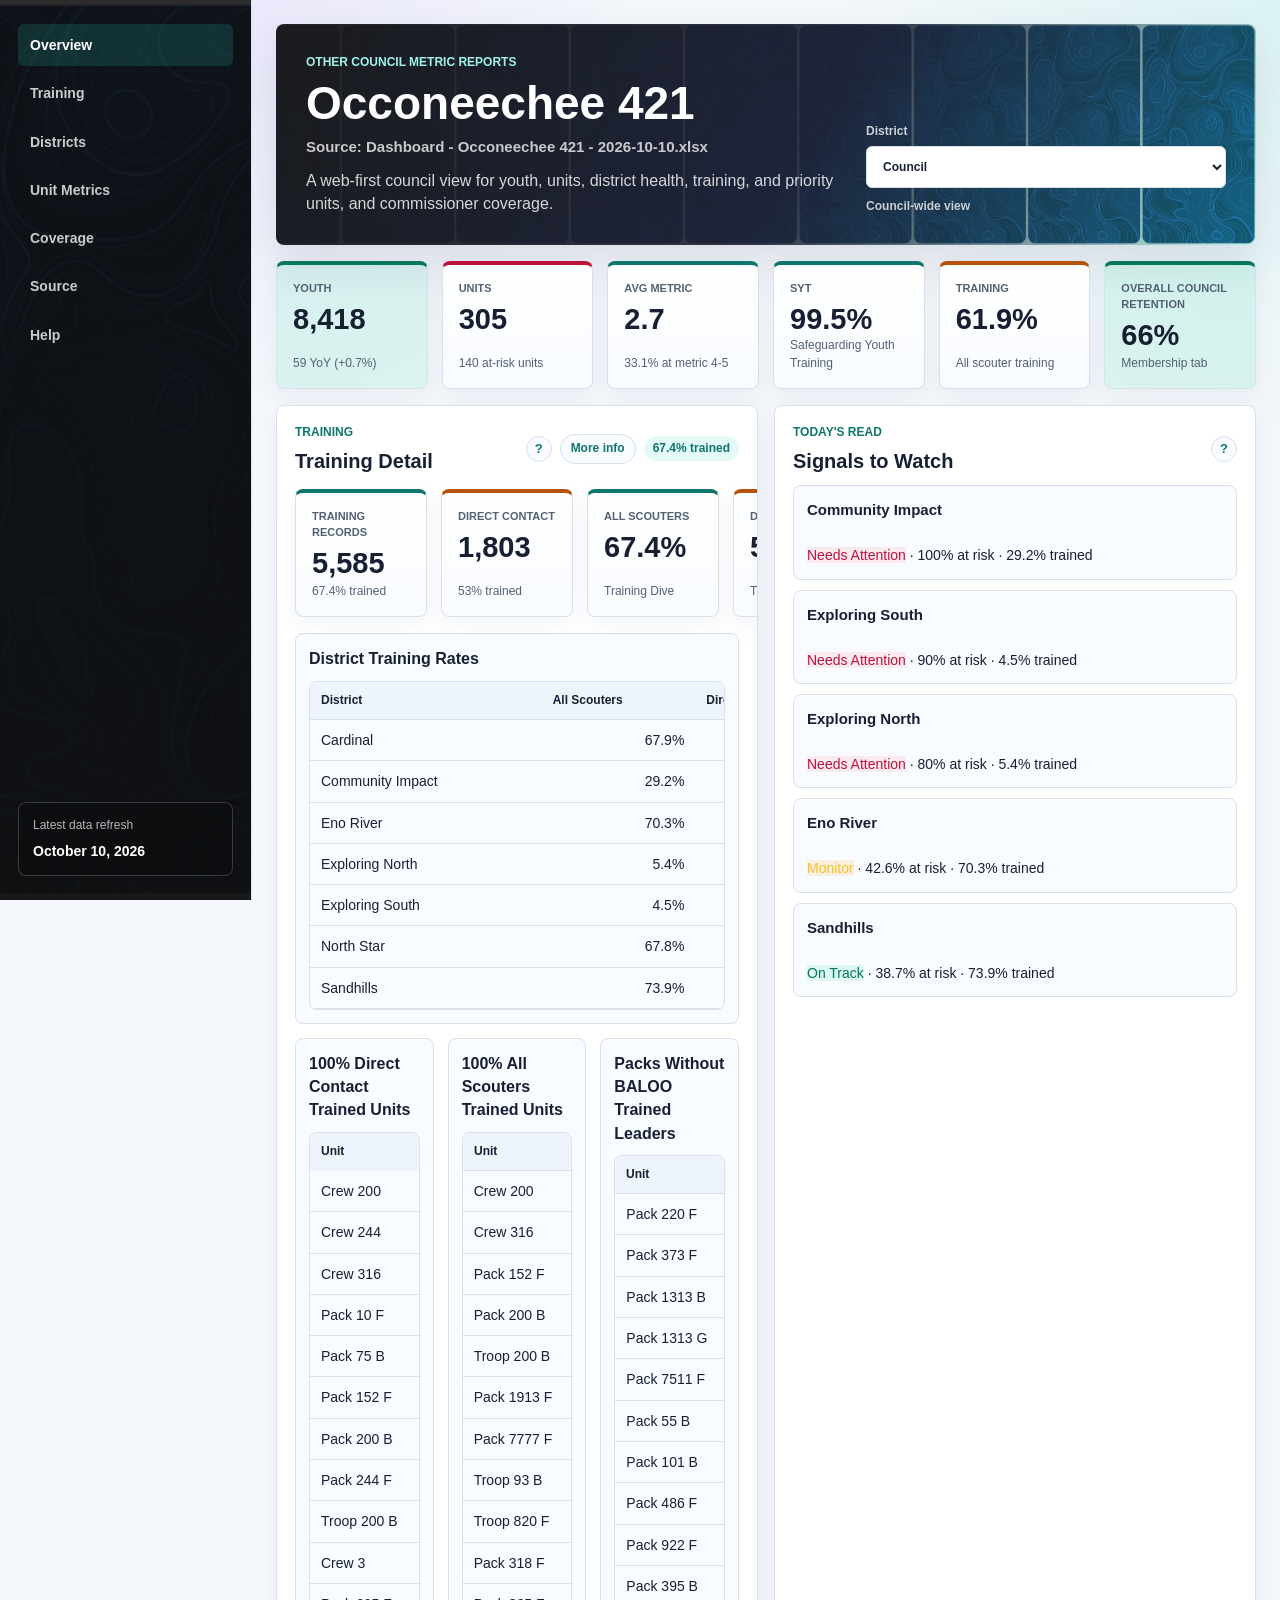
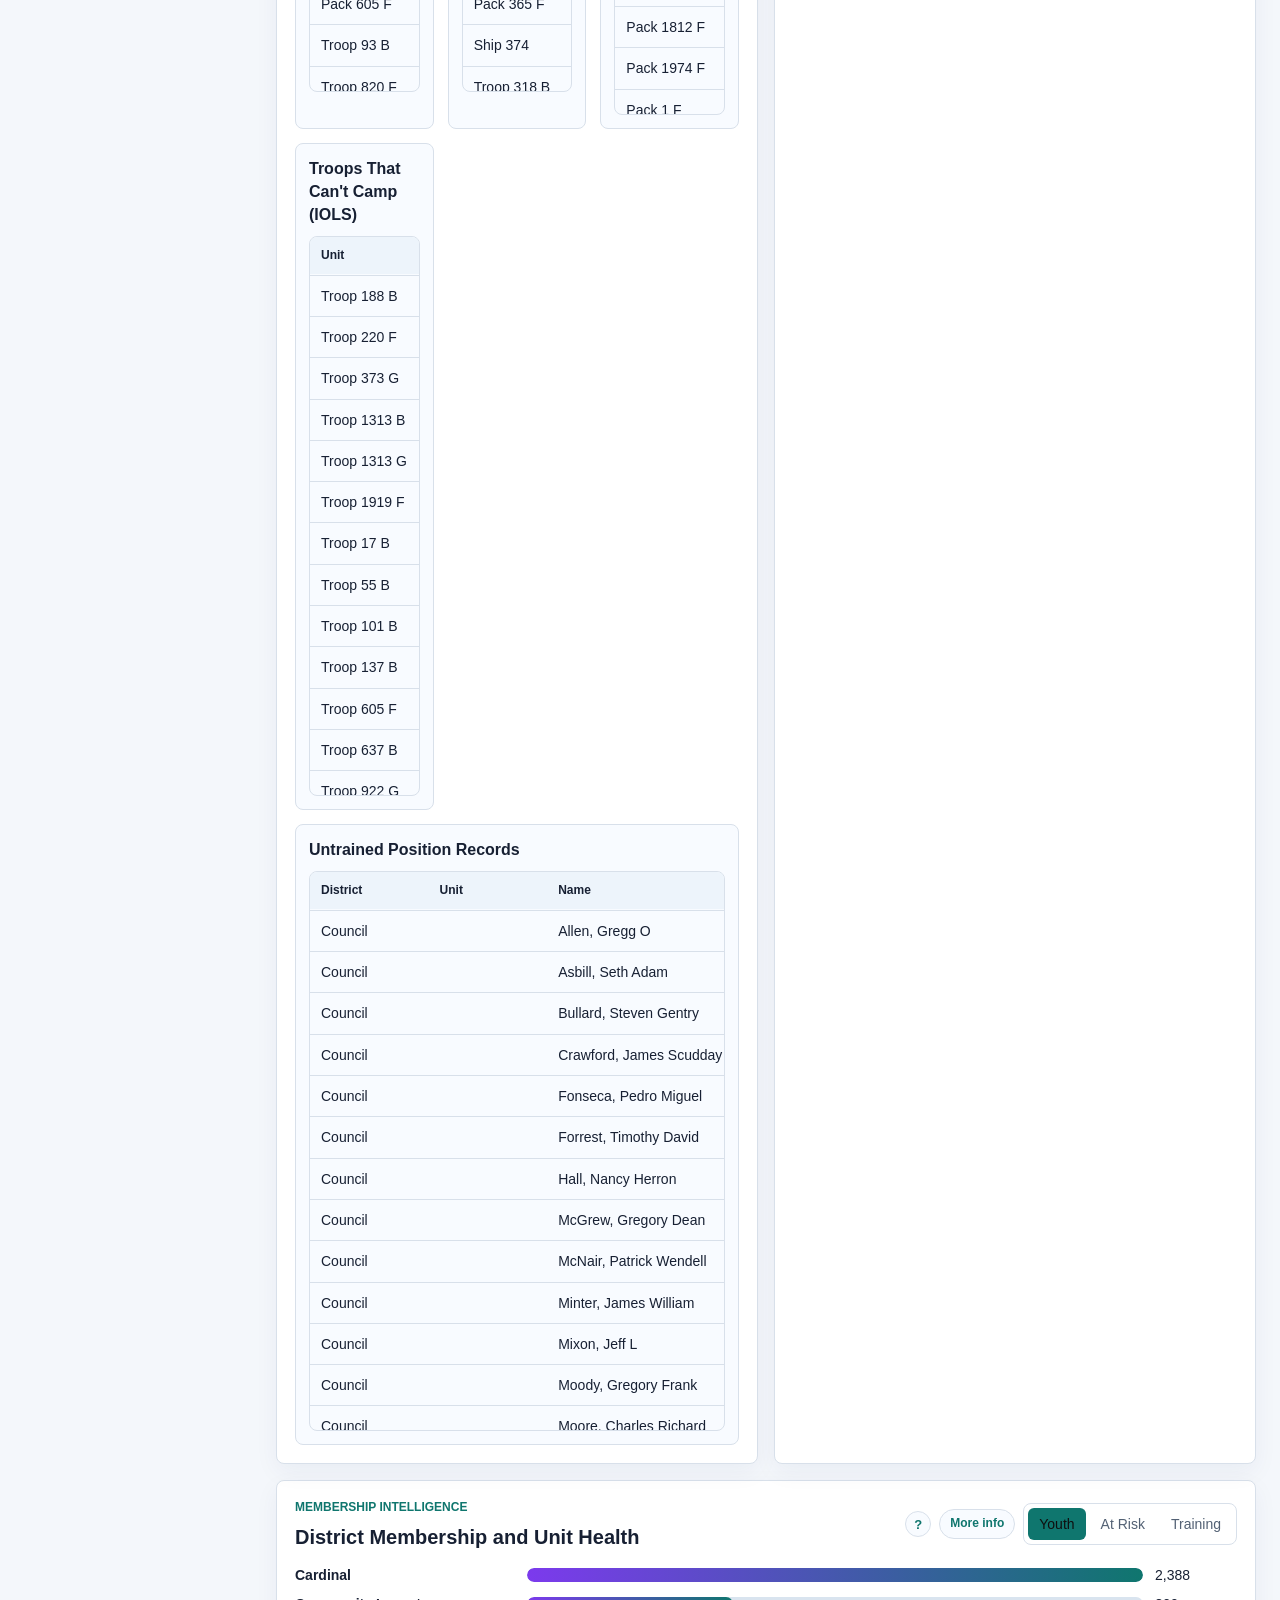
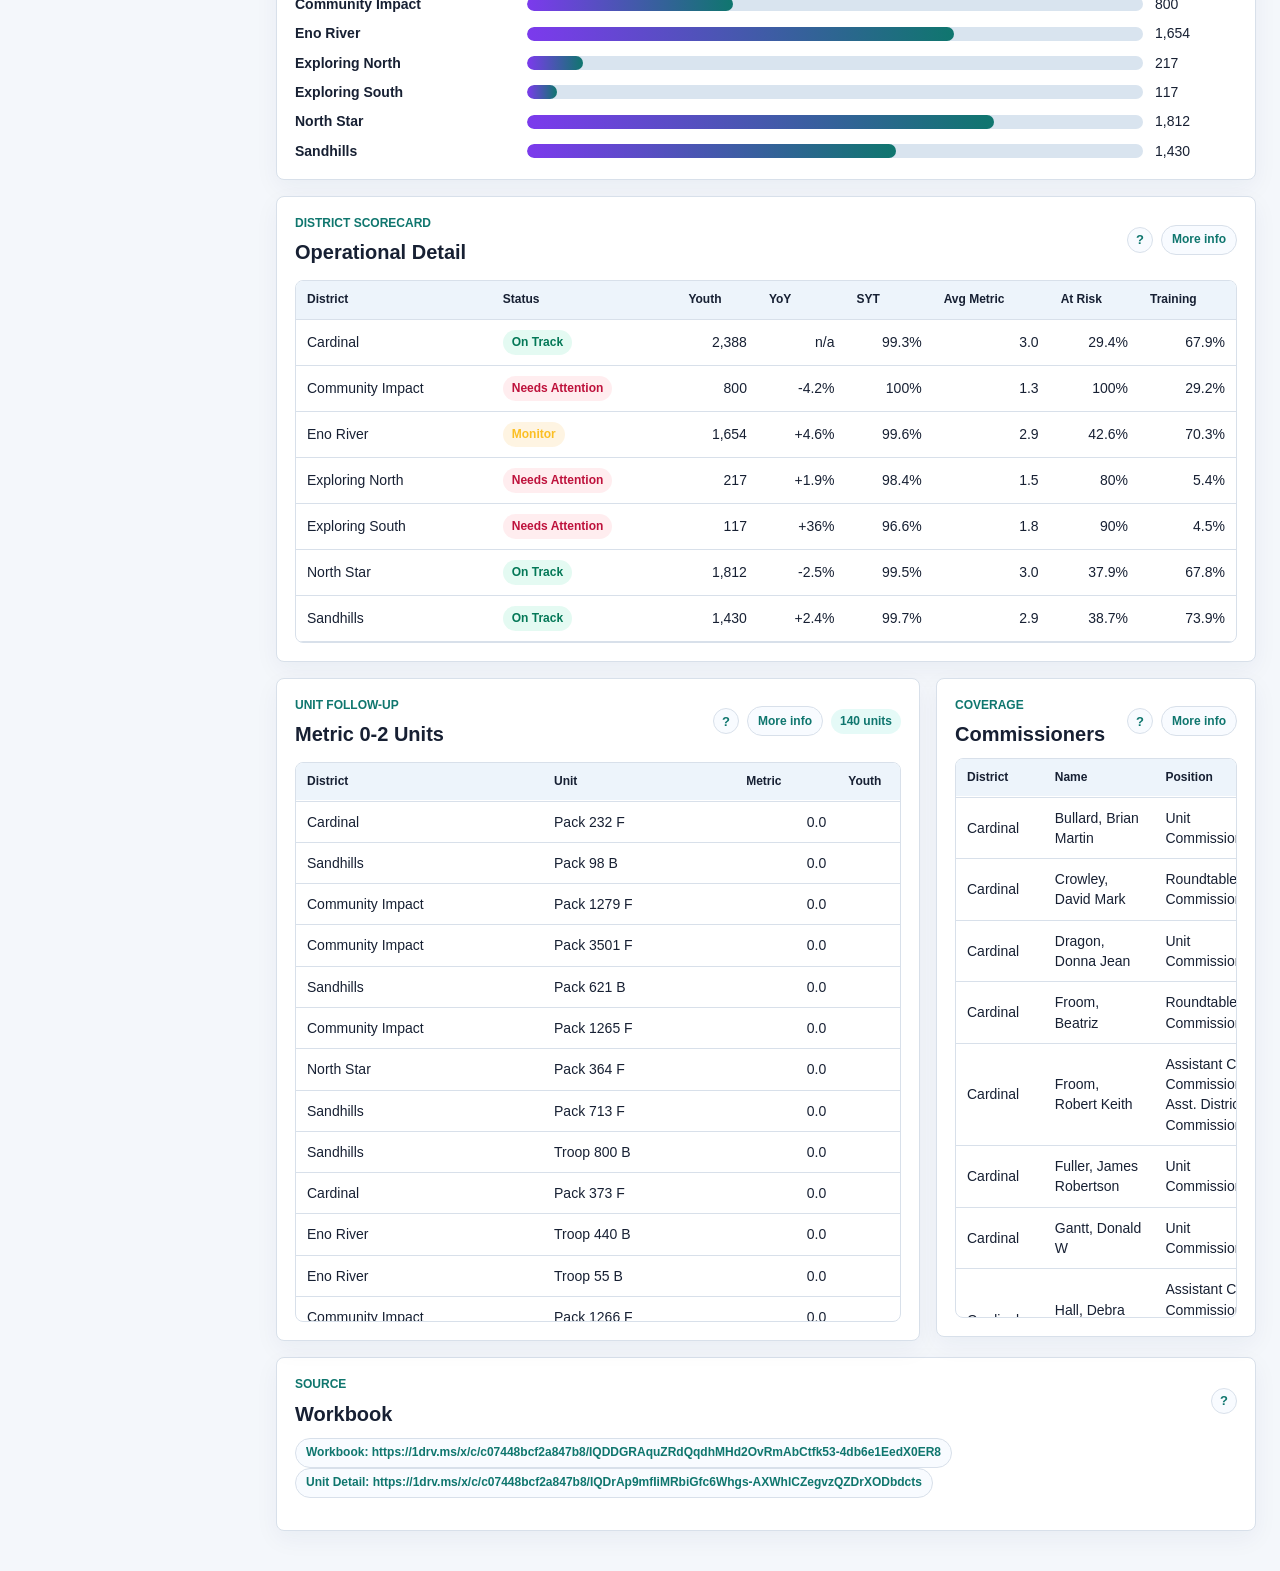
==== index.html @ 17463504 "Publish Occoneechee 421 dashboard snapshot" ====
<!doctype html>
<html lang="en">
<head>
  <meta charset="utf-8">
  <meta name="viewport" content="width=device-width, initial-scale=1">
  <title>Occoneechee 421 Dashboard</title>
  <link rel="stylesheet" href="assets/dashboard-20260824-iols-ready-v1.css">
</head>
<body>
  <div class="app-shell">
    <aside class="sidebar" aria-label="Council dashboard navigation">
      <nav>
        <a href="#overview" class="active" aria-current="page">Overview</a>
        <a href="#training">Training</a>
        <a href="#districts">Districts</a>
        <a href="unit-metrics.html">Unit Metrics</a>
        <a href="#commissioners">Coverage</a>
        <a href="#source">Source</a>
        <a href="help.html">Help</a>
      </nav>
      <div class="sidebar-note">
        <span>Latest data refresh</span>
        <strong>October 10, 2026</strong>
      </div>
    </aside>
    <main>
      <header class="hero" id="overview">
        <div>
          <p class="eyebrow">Other Council Metric Reports</p>
          <h1>Occoneechee 421 <span class="title-data-date">Source: Dashboard - Occoneechee 421 - 2026-10-10.xlsx</span></h1>
          <p class="lede">A web-first council view for youth, units, district health, training, and priority units, and commissioner coverage.</p>
        </div>
        <div class="hero-actions masthead-filters" aria-label="Dashboard filters">
          <label class="control"><span>District</span><select id="mastheadDistrictSelect"></select></label>
          <p class="filter-note" id="mastheadFilterNote">Council-wide view</p>
        </div>
      </header>

      <section class="kpi-grid" id="kpis" aria-label="Council metrics"></section>

      <section class="focus-grid">
        <section class="panel focus-panel" id="training" aria-labelledby="trainingTitle">
          <div class="panel-head compact">
            <div><p class="section-kicker">Training</p><h2 id="trainingTitle">Training Detail</h2></div>
            <div class="panel-actions"><span class="help-tip" tabindex="0" aria-label="Summarizes the workbook Training and Training Dive tabs. It shows leader training completion, direct-contact readiness, and selected follow-up lists from the latest council workbook."><span aria-hidden="true">?</span><span class="help-bubble">Summarizes the workbook Training and Training Dive tabs. It shows leader training completion, direct-contact readiness, and selected follow-up lists from the latest council workbook.</span></span><a class="detail-link" href="training.html">More info</a><span class="count-pill" id="trainingStatus"></span></div>
          </div>
          <div id="trainingContent"></div>
        </section>
        <section class="panel focus-panel" aria-labelledby="signalsTitle">
          <div class="panel-head compact">
            <div><p class="section-kicker">Today&apos;s read</p><h2 id="signalsTitle">Signals to Watch</h2></div>
            <div class="panel-actions"><span class="help-tip" tabindex="0" aria-label="Highlights districts with the highest operational risk signals, primarily at-risk unit rate, training rate, and membership movement calculated from the workbook tabs."><span aria-hidden="true">?</span><span class="help-bubble">Highlights districts with the highest operational risk signals, primarily at-risk unit rate, training rate, and membership movement calculated from the workbook tabs.</span></span></div>
          </div>
          <div id="signals" class="signal-list"></div>
        </section>
      </section>

      <section class="panel">
          <div class="panel-head">
            <div><p class="section-kicker">Membership intelligence</p><h2>District Membership and Unit Health</h2></div>
            <div class="panel-actions">
              <span class="help-tip" tabindex="0" aria-label="Uses the Membership tab for youth, units, YoY, SYT, and PIN, then blends in Unit Metric Compare, Unit Metrics, Glance, and Training Dive fields to show district health."><span aria-hidden="true">?</span><span class="help-bubble">Uses the Membership tab for youth, units, YoY, SYT, and PIN, then blends in Unit Metric Compare, Unit Metrics, Glance, and Training Dive fields to show district health.</span></span>
              <a class="detail-link" href="membership.html">More info</a>
              <div class="segmented" id="districtChartMetric" role="group" aria-label="Chart metric">
                <button class="active" type="button" data-metric="members" aria-pressed="true">Youth</button>
                <button type="button" data-metric="at_risk_rate" aria-pressed="false">At Risk</button>
                <button type="button" data-metric="training_pct" aria-pressed="false">Training</button>
              </div>
            </div>
          </div>
          <div class="chart-list" id="districtChart"></div>
      </section>

      <section class="panel table-panel" id="districts">
          <div class="panel-head">
            <div><p class="section-kicker">District scorecard</p><h2>Operational Detail</h2></div>
            <div class="panel-actions"><span class="help-tip" tabindex="0" aria-label="District rows are keyed from the Membership tab and enriched with unit metric, training, and contact fields. Status is derived from YoY, SYT, training, and at-risk unit thresholds."><span aria-hidden="true">?</span><span class="help-bubble">District rows are keyed from the Membership tab and enriched with unit metric, training, and contact fields. Status is derived from YoY, SYT, training, and at-risk unit thresholds.</span></span><a class="detail-link" href="membership.html">More info</a></div>
          </div>
        <div class="table-wrap"><table><thead><tr><th>District</th><th>Status</th><th>Youth</th><th>YoY</th><th>SYT</th><th>Avg Metric</th><th>At Risk</th><th>Training</th></tr></thead><tbody id="districtRows"></tbody></table></div>
      </section>

      <section class="dashboard-grid">
        <section class="panel table-panel wide" id="priority">
          <div class="panel-head">
            <div><p class="section-kicker">Unit follow-up</p><h2>Metric 0-2 Units</h2></div>
            <div class="panel-actions"><span class="help-tip" tabindex="0" aria-label="Lists units from the Unit Metrics tab with a Unit Metric score of 0, 1, or 2. These are treated as priority follow-up units because they carry the weakest health scores."><span aria-hidden="true">?</span><span class="help-bubble">Lists units from the Unit Metrics tab with a Unit Metric score of 0, 1, or 2. These are treated as priority follow-up units because they carry the weakest health scores.</span></span><a class="detail-link" href="unit-metrics.html">More info</a><span class="count-pill" id="priorityCount"></span></div>
          </div>
          <div class="table-wrap"><table><thead><tr><th>District</th><th>Unit</th><th>Metric</th><th>Youth</th><th>UL/CC</th><th>Small</th><th>YoY</th></tr></thead><tbody id="priorityRows"></tbody></table></div>
        </section>
        
        <section class="panel table-panel" id="commissioners">
          <div class="panel-head compact"><div><p class="section-kicker">Coverage</p><h2>Commissioners</h2></div><div class="panel-actions"><span class="help-tip" tabindex="0" aria-label="Shows commissioner coverage from the Commissioners tab when present, or from the Assigned tab by grouping assigned units by commissioner when no commissioner roster is available."><span aria-hidden="true">?</span><span class="help-bubble">Shows commissioner coverage from the Commissioners tab when present, or from the Assigned tab by grouping assigned units by commissioner when no commissioner roster is available.</span></span><a class="detail-link" href="commissioners.html">More info</a></div></div>
          <div class="table-wrap"><table><thead><tr><th>District</th><th>Name</th><th>Position</th><th>Trained</th><th>Assigned Units</th></tr></thead><tbody id="commissionerRows"></tbody></table></div>
        </section>
      </section>
      <section class="panel source" id="source">
        <div class="panel-head compact"><div><p class="section-kicker">Source</p><h2>Workbook</h2></div><div class="panel-actions"><span class="help-tip" tabindex="0" aria-label="This comes from the OneDrive Dashboard URL in the control workbook and includes an optional Unit Detail OneDrive link when provided. Rebuilds use the newest downloaded .xlsx file in the council folder."><span aria-hidden="true">?</span><span class="help-bubble">This comes from the OneDrive Dashboard URL in the control workbook and includes an optional Unit Detail OneDrive link when provided. Rebuilds use the newest downloaded .xlsx file in the council folder.</span></span></div></div>
        <p><a class="detail-link" href="https://1drv.ms/x/c/c07448bcf2a847b8/IQDDGRAquZRdQqdhMHd2OvRmAbCtfk53-4db6e1EedX0ER8" target="_blank" rel="noopener noreferrer">Workbook: https://1drv.ms/x/c/c07448bcf2a847b8/IQDDGRAquZRdQqdhMHd2OvRmAbCtfk53-4db6e1EedX0ER8</a><br><a class="detail-link" href="https://1drv.ms/x/c/c07448bcf2a847b8/IQDrAp9mfIiMRbiGfc6Whgs-AXWhlCZegvzQZDrXODbdcts" target="_blank" rel="noopener noreferrer">Unit Detail: https://1drv.ms/x/c/c07448bcf2a847b8/IQDrAp9mfIiMRbiGfc6Whgs-AXWhlCZegvzQZDrXODbdcts</a></p>
      </section>
    </main>
  </div>
  <script>window.COUNCIL_DATA = {"name":"Occoneechee 421","slug":"occoneechee-421","folder":"/Users/petersargent/Library/CloudStorage/GoogleDrive-peter@imetpetersargent.com/Shared drives/Other Council Metric Reports/Occoneechee 421","source":"/Users/petersargent/Library/CloudStorage/GoogleDrive-peter@imetpetersargent.com/Shared drives/Other Council Metric Reports/Occoneechee 421/Dashboard - Occoneechee 421 - 2026-10-10.xlsx","source_name":"Dashboard - Occoneechee 421 - 2026-10-10.xlsx","source_mtime":"2026-10-10T10:42:18","source_url":"https://1drv.ms/x/c/c07448bcf2a847b8/IQDDGRAquZRdQqdhMHd2OvRmAbCtfk53-4db6e1EedX0ER8","unit_detail_source_url":"https://1drv.ms/x/c/c07448bcf2a847b8/IQDrAp9mfIiMRbiGfc6Whgs-AXWhlCZegvzQZDrXODbdcts","council":{"units":305.0,"members":8418.0,"last_year_members":8359.0,"yoy_delta":59.0,"at_risk_units":140,"healthy_units":101,"commissioners":95,"unit_commissioners_only":45,"duplicate_commissioner_registrations":14,"syt_pct":0.9949181253529079,"pin_pct":0.8950819672131147,"yoy_pct":0.007058260557482952,"at_risk_rate":0.45901639344262296,"healthy_rate":0.33114754098360655,"avg_metric":2.72009913703007,"retention_rate":0.656312292358804,"training_pct":0.6188717215422846,"status_counts":{"On Track":3,"Needs Attention":3,"Monitor":1}},"districts":[{"district":"Cardinal","district_label":"Cardinal 01","units":68.0,"members":2388.0,"last_year_members":2388.0,"yoy_delta":0,"yoy_pct":null,"year_end_2025":2324.0,"year_end_delta":64.0,"year_end_pct":0.027538726333907058,"syt_pct":0.9933373712901272,"pin_pct":0.9558823529411765,"retention_rate":0.8,"district_chair":"Timothy Forrest","district_commissioner":"Christopher Harmon","field_exec":null,"avg_metric":3.0441176470588234,"metric_0_2_rate":0.2,"metric_3_rate":0.23,"metric_4_5_rate":0.25,"ul_cc_trained_rate":0.47058823529411764,"small_unit_rate":0.8823529411764706,"membership_yoy_growth_rate":0.6176470588235294,"rank_advancement_rate":0.7647058823529411,"outdoor_rate":0.3088235294117647,"packs":24.0,"pack_connect_pct":1.0,"troops":35.0,"troop_connect_pct":1.0,"not_renewed_pct":0.0,"commissioner_trained_pct":0.9582999999999999,"training_pct":0.6787330316742082,"direct_contact_training_pct":0.5532591414944356,"at_risk_units":20,"healthy_units":25,"at_risk_rate":0.29411764705882354,"healthy_rate":0.36764705882352944,"status":"On Track"},{"district":"Community Impact","district_label":"Community Impact 05","units":28.0,"members":800.0,"last_year_members":835.0,"yoy_delta":-35.0,"yoy_pct":-0.041916167664670656,"year_end_2025":940.0,"year_end_delta":-140.0,"year_end_pct":-0.14893617021276595,"syt_pct":1.0,"pin_pct":0.25,"retention_rate":0.2775,"district_chair":null,"district_commissioner":null,"field_exec":null,"avg_metric":1.3214285714285714,"metric_0_2_rate":0.28,"metric_3_rate":0.0,"metric_4_5_rate":0.0,"ul_cc_trained_rate":0.0,"small_unit_rate":0.6071428571428571,"membership_yoy_growth_rate":0.7142857142857143,"rank_advancement_rate":0.0,"outdoor_rate":0.0,"packs":25.0,"pack_connect_pct":0.96,"troops":3.0,"troop_connect_pct":0.6667000000000001,"not_renewed_pct":0.0,"commissioner_trained_pct":0.0,"training_pct":0.2919254658385093,"direct_contact_training_pct":0.22,"at_risk_units":28,"healthy_units":0,"at_risk_rate":1.0,"healthy_rate":0.0,"status":"Needs Attention"},{"district":"Eno River","district_label":"Eno River 04","units":61.0,"members":1654.0,"last_year_members":1581.0,"yoy_delta":73.0,"yoy_pct":0.046173308032890575,"year_end_2025":1558.0,"year_end_delta":96.0,"year_end_pct":0.06161745827984596,"syt_pct":0.9962013295346629,"pin_pct":0.9672131147540983,"retention_rate":0.7136065573770491,"district_chair":"Randall Bernstein","district_commissioner":"Christopher FitzSimons","field_exec":null,"avg_metric":2.901639344262295,"metric_0_2_rate":0.26,"metric_3_rate":0.11,"metric_4_5_rate":0.24,"ul_cc_trained_rate":0.45901639344262296,"small_unit_rate":0.5901639344262295,"membership_yoy_growth_rate":0.7213114754098361,"rank_advancement_rate":0.7213114754098361,"outdoor_rate":0.4098360655737705,"packs":26.0,"pack_connect_pct":1.0,"troops":32.0,"troop_connect_pct":1.0,"not_renewed_pct":0.0,"commissioner_trained_pct":0.92,"training_pct":0.7029177718832891,"direct_contact_training_pct":0.547945205479452,"at_risk_units":26,"healthy_units":24,"at_risk_rate":0.4262295081967213,"healthy_rate":0.39344262295081966,"status":"Monitor"},{"district":"Exploring North","district_label":"Exploring North 06","units":10.0,"members":217.0,"last_year_members":213.0,"yoy_delta":4.0,"yoy_pct":0.018779342723004695,"year_end_2025":178.0,"year_end_delta":39.0,"year_end_pct":0.21910112359550563,"syt_pct":0.9838709677419355,"pin_pct":1.0,"retention_rate":0.3,"district_chair":null,"district_commissioner":null,"field_exec":null,"avg_metric":1.5,"metric_0_2_rate":0.08,"metric_3_rate":0.0,"metric_4_5_rate":0.0,"ul_cc_trained_rate":0.0,"small_unit_rate":0.875,"membership_yoy_growth_rate":0.625,"rank_advancement_rate":0.0,"outdoor_rate":0.0,"packs":0.0,"pack_connect_pct":0.0,"troops":0.0,"troop_connect_pct":0.0,"not_renewed_pct":0.0,"commissioner_trained_pct":1.0,"training_pct":0.05405405405405406,"direct_contact_training_pct":0.09090909090909091,"at_risk_units":8,"healthy_units":0,"at_risk_rate":0.8,"healthy_rate":0.0,"status":"Needs Attention"},{"district":"Exploring South","district_label":"Exploring South 07","units":10.0,"members":117.0,"last_year_members":86.0,"yoy_delta":31.0,"yoy_pct":0.36046511627906974,"year_end_2025":94.0,"year_end_delta":23.0,"year_end_pct":0.24468085106382978,"syt_pct":0.9655172413793104,"pin_pct":0.8,"retention_rate":0.08666666666666666,"district_chair":null,"district_commissioner":null,"field_exec":null,"avg_metric":1.7777777777777777,"metric_0_2_rate":0.09,"metric_3_rate":0.0,"metric_4_5_rate":0.0,"ul_cc_trained_rate":0.0,"small_unit_rate":0.8888888888888888,"membership_yoy_growth_rate":0.8888888888888888,"rank_advancement_rate":0.0,"outdoor_rate":0.0,"packs":0.0,"pack_connect_pct":0.0,"troops":0.0,"troop_connect_pct":0.0,"not_renewed_pct":0.0,"commissioner_trained_pct":1.0,"training_pct":0.045454545454545456,"direct_contact_training_pct":0.0,"at_risk_units":9,"healthy_units":0,"at_risk_rate":0.9,"healthy_rate":0.0,"status":"Needs Attention"},{"district":"North Star","district_label":"North Star 02","units":66.0,"members":1812.0,"last_year_members":1859.0,"yoy_delta":-47.0,"yoy_pct":-0.025282409897794515,"year_end_2025":1806.0,"year_end_delta":6.0,"year_end_pct":0.0033222591362126247,"syt_pct":0.9953917050691244,"pin_pct":0.9545454545454546,"retention_rate":0.7818181818181819,"district_chair":"John Spinks","district_commissioner":"Brandon Billmeyer","field_exec":null,"avg_metric":3.015151515151515,"metric_0_2_rate":0.25,"metric_3_rate":0.14,"metric_4_5_rate":0.27,"ul_cc_trained_rate":0.48484848484848486,"small_unit_rate":0.696969696969697,"membership_yoy_growth_rate":0.6060606060606061,"rank_advancement_rate":0.803030303030303,"outdoor_rate":0.42424242424242425,"packs":25.0,"pack_connect_pct":1.0,"troops":38.0,"troop_connect_pct":1.0,"not_renewed_pct":0.0,"commissioner_trained_pct":0.8889,"training_pct":0.6779538904899135,"direct_contact_training_pct":0.4987714987714988,"at_risk_units":25,"healthy_units":27,"at_risk_rate":0.3787878787878788,"healthy_rate":0.4090909090909091,"status":"On Track"},{"district":"Sandhills","district_label":"Sandhills 03","units":62.0,"members":1430.0,"last_year_members":1397.0,"yoy_delta":33.0,"yoy_pct":0.023622047244094488,"year_end_2025":1363.0,"year_end_delta":67.0,"year_end_pct":0.0491562729273661,"syt_pct":0.9967355821545157,"pin_pct":0.9838709677419355,"retention_rate":0.6077049180327869,"district_chair":"Kevin Frassel","district_commissioner":"Matthew Hall","field_exec":null,"avg_metric":2.8524590163934427,"metric_0_2_rate":0.24,"metric_3_rate":0.12,"metric_4_5_rate":0.25,"ul_cc_trained_rate":0.5901639344262295,"small_unit_rate":0.7213114754098361,"membership_yoy_growth_rate":0.5901639344262295,"rank_advancement_rate":0.6229508196721312,"outdoor_rate":0.32786885245901637,"packs":26.0,"pack_connect_pct":0.9615,"troops":29.0,"troop_connect_pct":1.0,"not_renewed_pct":0.0,"commissioner_trained_pct":0.8695999999999999,"training_pct":0.7388724035608308,"direct_contact_training_pct":0.5853658536585366,"at_risk_units":24,"healthy_units":25,"at_risk_rate":0.3870967741935484,"healthy_rate":0.4032258064516129,"status":"On Track"}],"training":{"available":true,"dive":{"available":true,"council":{"district":"Occoneechee","district_label":"Occoneechee","all_scouters_pct":0.673769024171889,"direct_contact_pct":0.5296727676095396,"all_scouters_count":null,"direct_contact_count":null},"districts":[{"district":"Cardinal","district_label":"Cardinal 01","all_scouters_pct":0.6787330316742082,"direct_contact_pct":0.5532591414944356,"all_scouters_count":1768,"direct_contact_count":629},{"district":"Community Impact","district_label":"Community Impact 05","all_scouters_pct":0.2919254658385093,"direct_contact_pct":0.22,"all_scouters_count":161,"direct_contact_count":50},{"district":"Eno River","district_label":"Eno River 04","all_scouters_pct":0.7029177718832891,"direct_contact_pct":0.547945205479452,"all_scouters_count":1131,"direct_contact_count":365},{"district":"Exploring North","district_label":"Exploring North 06","all_scouters_pct":0.05405405405405406,"direct_contact_pct":0.09090909090909091,"all_scouters_count":37,"direct_contact_count":11},{"district":"Exploring South","district_label":"Exploring South 07","all_scouters_pct":0.045454545454545456,"direct_contact_pct":0.0,"all_scouters_count":44,"direct_contact_count":13},{"district":"North Star","district_label":"North Star 02","all_scouters_pct":0.6779538904899135,"direct_contact_pct":0.4987714987714988,"all_scouters_count":1388,"direct_contact_count":407},{"district":"Sandhills","district_label":"Sandhills 03","all_scouters_pct":0.7388724035608308,"direct_contact_pct":0.5853658536585366,"all_scouters_count":1011,"direct_contact_count":328}],"cant_camp_available":true,"direct_contact_honor_roll":[{"district":"Cardinal","unit":"Crew 200"},{"district":"Cardinal","unit":"Crew 244"},{"district":"Cardinal","unit":"Crew 316"},{"district":"Cardinal","unit":"Pack 10 F"},{"district":"Cardinal","unit":"Pack 75 B"},{"district":"Cardinal","unit":"Pack 152 F"},{"district":"Cardinal","unit":"Pack 200 B"},{"district":"Cardinal","unit":"Pack 244 F"},{"district":"Cardinal","unit":"Troop 200 B"},{"district":"Eno River","unit":"Crew 3"},{"district":"Eno River","unit":"Pack 605 F"},{"district":"Eno River","unit":"Troop 93 B"},{"district":"Eno River","unit":"Troop 820 F"},{"district":"Eno River","unit":"Troop 918 F"},{"district":"Exploring North","unit":"Post 25"},{"district":"North Star","unit":"Pack 5 F"},{"district":"North Star","unit":"Pack 318 F"},{"district":"North Star","unit":"Pack 342 F"},{"district":"North Star","unit":"Pack 365 F"},{"district":"North Star","unit":"Pack 398 F"},{"district":"North Star","unit":"Pack 511 F"},{"district":"North Star","unit":"Ship 374"},{"district":"North Star","unit":"Troop 11 B"},{"district":"North Star","unit":"Troop 318 B"},{"district":"North Star","unit":"Troop 365 F"},{"district":"North Star","unit":"Troop 398 B"},{"district":"North Star","unit":"Troop 399 B"},{"district":"North Star","unit":"Troop 500 B"},{"district":"North Star","unit":"Troop 515 B"},{"district":"Sandhills","unit":"Crew 94"},{"district":"Sandhills","unit":"Crew 711"},{"district":"Sandhills","unit":"Crew 907"},{"district":"Sandhills","unit":"Pack 800 B"},{"district":"Sandhills","unit":"Pack 953 F"},{"district":"Sandhills","unit":"Ship 94"},{"district":"Sandhills","unit":"Troop 7 G"},{"district":"Sandhills","unit":"Troop 40 B"},{"district":"Sandhills","unit":"Troop 82 F"},{"district":"Sandhills","unit":"Troop 94 B"},{"district":"Sandhills","unit":"Troop 94 G"},{"district":"Sandhills","unit":"Troop 701 G"},{"district":"Sandhills","unit":"Troop 713 F"},{"district":"Sandhills","unit":"Troop 787 F"},{"district":"Sandhills","unit":"Troop 814 B"},{"district":"Sandhills","unit":"Troop 953 B"}],"all_scouters_honor_roll":[{"district":"Cardinal","unit":"Crew 200"},{"district":"Cardinal","unit":"Crew 316"},{"district":"Cardinal","unit":"Pack 152 F"},{"district":"Cardinal","unit":"Pack 200 B"},{"district":"Cardinal","unit":"Troop 200 B"},{"district":"Community Impact","unit":"Pack 1913 F"},{"district":"Community Impact","unit":"Pack 7777 F"},{"district":"Eno River","unit":"Troop 93 B"},{"district":"Eno River","unit":"Troop 820 F"},{"district":"North Star","unit":"Pack 318 F"},{"district":"North Star","unit":"Pack 365 F"},{"district":"North Star","unit":"Ship 374"},{"district":"North Star","unit":"Troop 318 B"},{"district":"North Star","unit":"Troop 500 B"},{"district":"Sandhills","unit":"Troop 82 F"},{"district":"Sandhills","unit":"Troop 94 B"},{"district":"Sandhills","unit":"Troop 94 G"},{"district":"Sandhills","unit":"Troop 701 G"},{"district":"Sandhills","unit":"Troop 787 F"},{"district":"Sandhills","unit":"Troop 953 B"}],"no_baloo_packs":[{"district":"Cardinal","unit":"Pack 220 F"},{"district":"Cardinal","unit":"Pack 373 F"},{"district":"Community Impact","unit":"Pack 1313 B"},{"district":"Community Impact","unit":"Pack 1313 G"},{"district":"Community Impact","unit":"Pack 7511 F"},{"district":"Eno River","unit":"Pack 55 B"},{"district":"Eno River","unit":"Pack 101 B"},{"district":"Eno River","unit":"Pack 486 F"},{"district":"Eno River","unit":"Pack 922 F"},{"district":"North Star","unit":"Pack 395 B"},{"district":"North Star","unit":"Pack 1812 F"},{"district":"North Star","unit":"Pack 1974 F"},{"district":"Sandhills","unit":"Pack 1 F"},{"district":"Sandhills","unit":"Pack 621 B"},{"district":"Sandhills","unit":"Pack 916 F"},{"district":"Sandhills","unit":"Pack 916 F"}],"cant_camp_troops":[{"district":"Cardinal","unit":"Troop 188 B"},{"district":"Cardinal","unit":"Troop 220 F"},{"district":"Cardinal","unit":"Troop 373 G"},{"district":"Community Impact","unit":"Troop 1313 B"},{"district":"Community Impact","unit":"Troop 1313 G"},{"district":"Community Impact","unit":"Troop 1919 F"},{"district":"Eno River","unit":"Troop 17 B"},{"district":"Eno River","unit":"Troop 55 B"},{"district":"Eno River","unit":"Troop 101 B"},{"district":"Eno River","unit":"Troop 137 B"},{"district":"Eno River","unit":"Troop 605 F"},{"district":"Eno River","unit":"Troop 637 B"},{"district":"Eno River","unit":"Troop 922 G"},{"district":"North Star","unit":"Troop 219 G"},{"district":"North Star","unit":"Troop 1789 B"},{"district":"North Star","unit":"Troop 1845 F"},{"district":"Sandhills","unit":"Troop 800 B"},{"district":"Sandhills","unit":"Troop 852 B"}]},"people":{"available":true,"total":5585,"trained":3763,"trained_pct":0.673769024171889,"direct_contact":1803,"direct_contact_trained":955,"direct_contact_trained_pct":0.5296727676095396,"districts":[{"district":"Exploring South","total":44,"trained":2,"trained_pct":0.045454545454545456,"direct_contact":13,"direct_contact_trained":0,"direct_contact_trained_pct":0.0},{"district":"Exploring North","total":37,"trained":2,"trained_pct":0.05405405405405406,"direct_contact":11,"direct_contact_trained":1,"direct_contact_trained_pct":0.09090909090909091},{"district":"Community Impact","total":161,"trained":47,"trained_pct":0.2919254658385093,"direct_contact":50,"direct_contact_trained":11,"direct_contact_trained_pct":0.22},{"district":"Council","total":45,"trained":29,"trained_pct":0.6444444444444445,"direct_contact":0,"direct_contact_trained":0,"direct_contact_trained_pct":null},{"district":"North Star","total":1388,"trained":941,"trained_pct":0.6779538904899135,"direct_contact":407,"direct_contact_trained":203,"direct_contact_trained_pct":0.4987714987714988},{"district":"Cardinal","total":1768,"trained":1200,"trained_pct":0.6787330316742082,"direct_contact":629,"direct_contact_trained":348,"direct_contact_trained_pct":0.5532591414944356},{"district":"Eno River","total":1131,"trained":795,"trained_pct":0.7029177718832891,"direct_contact":365,"direct_contact_trained":200,"direct_contact_trained_pct":0.547945205479452},{"district":"Sandhills","total":1011,"trained":747,"trained_pct":0.7388724035608308,"direct_contact":328,"direct_contact_trained":192,"direct_contact_trained_pct":0.5853658536585366}],"rows":[{"district":"Council","unit":"","unit_type":"","name":"Allen, Gregg O","position":"Council Executive Board Member","trained":false,"direct_contact":false,"mandatory_codes":"","classroom_codes":"H91","online_codes":"SCO_1000, SCO_1002, SCO_16001, SCO_16002, SCO_16003, SCO_16004, SCO_16005, SCO_16006, SCO_16007, SCO_16008, SCO_16009","syt_expires":"2027-09-08T00:00:00","hazardous_weather_expires":null,"baloo_expires":null,"iols_trained":false},{"district":"Council","unit":"","unit_type":"","name":"Asbill, Seth Adam","position":"Council Executive Board Member","trained":false,"direct_contact":false,"mandatory_codes":"","classroom_codes":"H91","online_codes":"SCO_1000, SCO_1002, SCO_16001, SCO_16002, SCO_16003, SCO_16004, SCO_16005, SCO_16006, SCO_16007, SCO_16008, SCO_16009","syt_expires":"2027-07-02T00:00:00","hazardous_weather_expires":null,"baloo_expires":null,"iols_trained":false},{"district":"Council","unit":"","unit_type":"","name":"Blanchard, Steven Gerard","position":"Council Executive Board Member","trained":true,"direct_contact":false,"mandatory_codes":"","classroom_codes":"","online_codes":"","syt_expires":"2026-12-03T00:00:00","hazardous_weather_expires":null,"baloo_expires":null,"iols_trained":false},{"district":"Council","unit":"","unit_type":"","name":"Bullard, Steven Gentry","position":"Council Executive Board Member","trained":false,"direct_contact":false,"mandatory_codes":"","classroom_codes":"H91","online_codes":"SCO_1000, SCO_1002, SCO_16001, SCO_16002, SCO_16003, SCO_16004, SCO_16005, SCO_16006, SCO_16007, SCO_16008, SCO_16009","syt_expires":"2027-04-03T00:00:00","hazardous_weather_expires":null,"baloo_expires":null,"iols_trained":false},{"district":"Council","unit":"","unit_type":"","name":"Cancilla, Christopher Edward","position":"Assistant Council Commissioner","trained":true,"direct_contact":false,"mandatory_codes":"","classroom_codes":"","online_codes":"","syt_expires":"2027-05-25T00:00:00","hazardous_weather_expires":null,"baloo_expires":null,"iols_trained":false},{"district":"Council","unit":"","unit_type":"","name":"Crawford, James Scudday","position":"Council Vice-President","trained":false,"direct_contact":false,"mandatory_codes":"SCO_1264","classroom_codes":"","online_codes":"SCO_1000, SCO_1002, SCO_16001, SCO_16002, SCO_16003, SCO_16004, SCO_16005, SCO_16006, SCO_16007, SCO_16008, SCO_16009, SCO_16010, SCO_16011","syt_expires":"2027-06-26T00:00:00","hazardous_weather_expires":null,"baloo_expires":null,"iols_trained":false},{"district":"Council","unit":"","unit_type":"","name":"Edmiston, Bennett Gantt","position":"Assistant Council Commissioner","trained":true,"direct_contact":false,"mandatory_codes":"","classroom_codes":"","online_codes":"","syt_expires":"2027-01-09T00:00:00","hazardous_weather_expires":null,"baloo_expires":null,"iols_trained":false},{"district":"Council","unit":"","unit_type":"","name":"Edmiston, Tiffany Adams","position":"Assistant Council Commissioner","trained":true,"direct_contact":false,"mandatory_codes":"","classroom_codes":"","online_codes":"","syt_expires":"2027-05-07T00:00:00","hazardous_weather_expires":null,"baloo_expires":null,"iols_trained":false},{"district":"Council","unit":"","unit_type":"","name":"Fedorchak, Scott Alan","position":"Council Commissioner","trained":true,"direct_contact":false,"mandatory_codes":"","classroom_codes":"","online_codes":"","syt_expires":"2027-05-01T00:00:00","hazardous_weather_expires":null,"baloo_expires":null,"iols_trained":false},{"district":"Council","unit":"","unit_type":"","name":"Fonseca, Pedro Miguel","position":"Council Executive Board Member","trained":false,"direct_contact":false,"mandatory_codes":"","classroom_codes":"H91","online_codes":"SCO_16001, SCO_16002, SCO_16003, SCO_16004, SCO_16005, SCO_16006, SCO_16007, SCO_16008, SCO_16009","syt_expires":"2027-01-26T00:00:00","hazardous_weather_expires":null,"baloo_expires":null,"iols_trained":false},{"district":"Council","unit":"","unit_type":"","name":"Forrest, Timothy David","position":"Council Executive Board Member","trained":false,"direct_contact":false,"mandatory_codes":"","classroom_codes":"H91","online_codes":"SCO_16001, SCO_16002, SCO_16003, SCO_16004, SCO_16005, SCO_16006, SCO_16007, SCO_16008, SCO_16009","syt_expires":"2027-10-02T00:00:00","hazardous_weather_expires":null,"baloo_expires":null,"iols_trained":false},{"district":"Council","unit":"","unit_type":"","name":"Froom, Robert Keith","position":"Assistant Council Commissioner","trained":true,"direct_contact":false,"mandatory_codes":"","classroom_codes":"","online_codes":"","syt_expires":"2027-04-08T00:00:00","hazardous_weather_expires":null,"baloo_expires":null,"iols_trained":false},{"district":"Council","unit":"","unit_type":"","name":"Goebel, William ","position":"Council Executive Board Member","trained":true,"direct_contact":false,"mandatory_codes":"","classroom_codes":"","online_codes":"","syt_expires":"2027-02-08T00:00:00","hazardous_weather_expires":null,"baloo_expires":null,"iols_trained":false},{"district":"Council","unit":"","unit_type":"","name":"Goguen, Jennifer Louise","position":"Assistant Council Commissioner","trained":true,"direct_contact":false,"mandatory_codes":"","classroom_codes":"","online_codes":"","syt_expires":"2027-05-04T00:00:00","hazardous_weather_expires":null,"baloo_expires":null,"iols_trained":false},{"district":"Council","unit":"","unit_type":"","name":"Gordon, Jeffrey Irwin","position":"Assistant Council Commissioner","trained":true,"direct_contact":false,"mandatory_codes":"","classroom_codes":"","online_codes":"","syt_expires":"2027-05-02T00:00:00","hazardous_weather_expires":null,"baloo_expires":null,"iols_trained":false},{"district":"Council","unit":"","unit_type":"","name":"Gorski, Daniel Sigmund","position":"Assistant Council Commissioner","trained":true,"direct_contact":false,"mandatory_codes":"","classroom_codes":"","online_codes":"","syt_expires":"2027-01-17T00:00:00","hazardous_weather_expires":null,"baloo_expires":null,"iols_trained":false},{"district":"Council","unit":"","unit_type":"","name":"Hall, Debra Goldey","position":"Assistant Council Commissioner","trained":true,"direct_contact":false,"mandatory_codes":"","classroom_codes":"","online_codes":"","syt_expires":"2027-06-26T00:00:00","hazardous_weather_expires":null,"baloo_expires":null,"iols_trained":false},{"district":"Council","unit":"","unit_type":"","name":"Hall, Nancy Herron","position":"Council Executive Board Member","trained":false,"direct_contact":false,"mandatory_codes":"","classroom_codes":"H91","online_codes":"SCO_1000, SCO_1002, SCO_16001, SCO_16002, SCO_16003, SCO_16004, SCO_16005, SCO_16006, SCO_16007, SCO_16008, SCO_16009","syt_expires":"2027-01-12T00:00:00","hazardous_weather_expires":null,"baloo_expires":null,"iols_trained":false},{"district":"Council","unit":"","unit_type":"","name":"Helmick, Paul Martin","position":"Assistant Council Commissioner","trained":true,"direct_contact":false,"mandatory_codes":"","classroom_codes":"","online_codes":"","syt_expires":"2027-03-17T00:00:00","hazardous_weather_expires":null,"baloo_expires":null,"iols_trained":false},{"district":"Council","unit":"","unit_type":"","name":"Johnson, Kirk E","position":"Merit Badge Counselor","trained":true,"direct_contact":false,"mandatory_codes":"","classroom_codes":"","online_codes":"","syt_expires":"2027-07-06T00:00:00","hazardous_weather_expires":null,"baloo_expires":null,"iols_trained":false},{"district":"Council","unit":"","unit_type":"","name":"Johnson, Kirk E","position":"Assistant Council Commissioner","trained":true,"direct_contact":false,"mandatory_codes":"","classroom_codes":"","online_codes":"","syt_expires":"2027-07-06T00:00:00","hazardous_weather_expires":null,"baloo_expires":null,"iols_trained":false},{"district":"Council","unit":"","unit_type":"","name":"Jordan, George Chris","position":"Council Executive Board Member","trained":true,"direct_contact":false,"mandatory_codes":"","classroom_codes":"","online_codes":"","syt_expires":"2026-11-23T00:00:00","hazardous_weather_expires":null,"baloo_expires":null,"iols_trained":false},{"district":"Council","unit":"","unit_type":"","name":"Jordan, Patrick Brooks","position":"Council President","trained":true,"direct_contact":false,"mandatory_codes":"","classroom_codes":"","online_codes":"","syt_expires":"2027-04-27T00:00:00","hazardous_weather_expires":null,"baloo_expires":null,"iols_trained":false},{"district":"Council","unit":"","unit_type":"","name":"Long, Nicholas ","position":"Council Vice-President","trained":true,"direct_contact":false,"mandatory_codes":"","classroom_codes":"","online_codes":"","syt_expires":"2027-01-16T00:00:00","hazardous_weather_expires":null,"baloo_expires":null,"iols_trained":false},{"district":"Council","unit":"","unit_type":"","name":"McGrew, Gregory Dean","position":"Council Vice-President","trained":false,"direct_contact":false,"mandatory_codes":"SCO_1264","classroom_codes":"H109","online_codes":"SCO_1002, SCO_16001, SCO_16002, SCO_16003, SCO_16004, SCO_16005, SCO_16006, SCO_16007, SCO_16008, SCO_16009, SCO_16010, SCO_16011","syt_expires":"2027-05-30T00:00:00","hazardous_weather_expires":null,"baloo_expires":null,"iols_trained":false},{"district":"Council","unit":"","unit_type":"","name":"McNair, Patrick Wendell","position":"Council Executive Board Member","trained":false,"direct_contact":false,"mandatory_codes":"","classroom_codes":"H91","online_codes":"SCO_1000, SCO_1002, SCO_16001, SCO_16002, SCO_16003, SCO_16004, SCO_16005, SCO_16006, SCO_16007, SCO_16008, SCO_16009","syt_expires":"2027-09-25T00:00:00","hazardous_weather_expires":null,"baloo_expires":null,"iols_trained":false},{"district":"Council","unit":"","unit_type":"","name":"Minter, James William","position":"Council Executive Board Member","trained":false,"direct_contact":false,"mandatory_codes":"","classroom_codes":"H91","online_codes":"SCO_1000, SCO_1002, SCO_16001, SCO_16002, SCO_16003, SCO_16004, SCO_16005, SCO_16006, SCO_16007, SCO_16008, SCO_16009","syt_expires":"2027-05-08T00:00:00","hazardous_weather_expires":null,"baloo_expires":null,"iols_trained":false},{"district":"Council","unit":"","unit_type":"","name":"Mixon, Jeff L","position":"Council Executive Board Member","trained":false,"direct_contact":false,"mandatory_codes":"","classroom_codes":"H91","online_codes":"SCO_16001, SCO_16002, SCO_16003, SCO_16004, SCO_16005, SCO_16006, SCO_16007, SCO_16008, SCO_16009","syt_expires":"2026-12-11T00:00:00","hazardous_weather_expires":null,"baloo_expires":null,"iols_trained":false},{"district":"Council","unit":"","unit_type":"","name":"Moody, Gregory Frank","position":"Council Executive Board Member","trained":false,"direct_contact":false,"mandatory_codes":"","classroom_codes":"H91","online_codes":"SCO_1000, SCO_1002, SCO_16001, SCO_16002, SCO_16003, SCO_16004, SCO_16005, SCO_16006, SCO_16007, SCO_16008, SCO_16009","syt_expires":"2027-10-02T00:00:00","hazardous_weather_expires":null,"baloo_expires":null,"iols_trained":false},{"district":"Council","unit":"","unit_type":"","name":"Moore, Charles Richard","position":"Council Vice-President","trained":false,"direct_contact":false,"mandatory_codes":"SCO_1264","classroom_codes":"H109","online_codes":"SCO_1000, SCO_1002, SCO_16001, SCO_16002, SCO_16003, SCO_16004, SCO_16005, SCO_16006, SCO_16007, SCO_16008, SCO_16009, SCO_16010, SCO_16011","syt_expires":"2026-10-13T00:00:00","hazardous_weather_expires":null,"baloo_expires":null,"iols_trained":false},{"district":"Council","unit":"","unit_type":"","name":"Nazareth, Evan William","position":"Assistant Council Commissioner","trained":true,"direct_contact":false,"mandatory_codes":"","classroom_codes":"","online_codes":"","syt_expires":"2026-11-05T00:00:00","hazardous_weather_expires":null,"baloo_expires":null,"iols_trained":false},{"district":"Council","unit":"","unit_type":"","name":"Perry, Jonathan Neil","position":"Council Executive Board Member","trained":true,"direct_contact":false,"mandatory_codes":"","classroom_codes":"","online_codes":"","syt_expires":"2026-11-05T00:00:00","hazardous_weather_expires":null,"baloo_expires":null,"iols_trained":false},{"district":"Council","unit":"","unit_type":"","name":"Pitney, Michael Fred","position":"Council Treasurer","trained":true,"direct_contact":false,"mandatory_codes":"","classroom_codes":"","online_codes":"","syt_expires":"2027-08-08T00:00:00","hazardous_weather_expires":null,"baloo_expires":null,"iols_trained":false},{"district":"Council","unit":"","unit_type":"","name":"Pizzi, Joseph Edward","position":"Council Vice-President","trained":false,"direct_contact":false,"mandatory_codes":"SCO_1264","classroom_codes":"H109","online_codes":"SCO_1000, SCO_1002, SCO_16001, SCO_16002, SCO_16003, SCO_16004, SCO_16005, SCO_16006, SCO_16007, SCO_16008, SCO_16009, SCO_16010, SCO_16011","syt_expires":"2027-08-14T00:00:00","hazardous_weather_expires":null,"baloo_expires":null,"iols_trained":false},{"district":"Council","unit":"","unit_type":"","name":"Reyes, Yolanda ","position":"Merit Badge Counselor","trained":true,"direct_contact":false,"mandatory_codes":"","classroom_codes":"","online_codes":"","syt_expires":"2027-01-02T00:00:00","hazardous_weather_expires":null,"baloo_expires":null,"iols_trained":false},{"district":"Council","unit":"","unit_type":"","name":"Simon, Mark Andrew","position":"Council Executive Board Member","trained":true,"direct_contact":false,"mandatory_codes":"","classroom_codes":"","online_codes":"","syt_expires":"2027-01-17T00:00:00","hazardous_weather_expires":null,"baloo_expires":null,"iols_trained":false},{"district":"Council","unit":"","unit_type":"","name":"Sloan, Christian ","position":"Council Executive Board Member","trained":true,"direct_contact":false,"mandatory_codes":"","classroom_codes":"","online_codes":"","syt_expires":"2027-02-11T00:00:00","hazardous_weather_expires":null,"baloo_expires":null,"iols_trained":false},{"district":"Council","unit":"","unit_type":"","name":"Sloop, Kevin Carlyle","position":"Council Executive Board Member","trained":true,"direct_contact":false,"mandatory_codes":"","classroom_codes":"","online_codes":"","syt_expires":"2027-05-29T00:00:00","hazardous_weather_expires":null,"baloo_expires":null,"iols_trained":false},{"district":"Council","unit":"","unit_type":"","name":"Sperlein, Patrick Joseph","position":"Assistant Council Commissioner","trained":true,"direct_contact":false,"mandatory_codes":"","classroom_codes":"","online_codes":"","syt_expires":"2026-11-03T00:00:00","hazardous_weather_expires":null,"baloo_expires":null,"iols_trained":false},{"district":"Council","unit":"","unit_type":"","name":"Sprague, Justin Alan","position":"Council Vice-President","trained":true,"direct_contact":false,"mandatory_codes":"","classroom_codes":"","online_codes":"","syt_expires":"2027-03-15T00:00:00","hazardous_weather_expires":null,"baloo_expires":null,"iols_trained":false},{"district":"Council","unit":"","unit_type":"","name":"Taft, Todd Daniel","position":"Assistant Council Commissioner","trained":true,"direct_contact":false,"mandatory_codes":"","classroom_codes":"","online_codes":"","syt_expires":"2027-06-02T00:00:00","hazardous_weather_expires":null,"baloo_expires":null,"iols_trained":false},{"district":"Council","unit":"","unit_type":"","name":"Taft, Todd Daniel","position":"Council Executive Board Member","trained":true,"direct_contact":false,"mandatory_codes":"","classroom_codes":"","online_codes":"","syt_expires":"2027-06-02T00:00:00","hazardous_weather_expires":null,"baloo_expires":null,"iols_trained":false},{"district":"Council","unit":"","unit_type":"","name":"Taylor, Elizabeth Crane","position":"Council Vice-President","trained":true,"direct_contact":false,"mandatory_codes":"","classroom_codes":"","online_codes":"","syt_expires":"2027-04-13T00:00:00","hazardous_weather_expires":null,"baloo_expires":null,"iols_trained":false},{"district":"Council","unit":"","unit_type":"","name":"Trujillo, Courtney ","position":"Council Vice-President","trained":false,"direct_contact":false,"mandatory_codes":"SCO_1264","classroom_codes":"H109","online_codes":"SCO_1000, SCO_1002, SCO_16001, SCO_16002, SCO_16003, SCO_16004, SCO_16005, SCO_16006, SCO_16007, SCO_16008, SCO_16009, SCO_16010, SCO_16011","syt_expires":"2027-01-09T00:00:00","hazardous_weather_expires":null,"baloo_expires":null,"iols_trained":false},{"district":"Council","unit":"","unit_type":"","name":"Warner, Brett Alan","position":"Council Executive Board Member","trained":false,"direct_contact":false,"mandatory_codes":"","classroom_codes":"H91","online_codes":"SCO_1000, SCO_1002, SCO_16001, SCO_16002, SCO_16003, SCO_16004, SCO_16005, SCO_16006, SCO_16007, SCO_16008, SCO_16009","syt_expires":"2027-04-13T00:00:00","hazardous_weather_expires":null,"baloo_expires":null,"iols_trained":false},{"district":"Cardinal","unit":"","unit_type":"","name":"Abbene, David Bentley","position":"Merit Badge Counselor","trained":true,"direct_contact":false,"mandatory_codes":"","classroom_codes":"","online_codes":"","syt_expires":"2027-03-24T00:00:00","hazardous_weather_expires":null,"baloo_expires":null,"iols_trained":false},{"district":"Cardinal","unit":"","unit_type":"","name":"Ackiss, Ginger Newnam","position":"Merit Badge Counselor","trained":true,"direct_contact":false,"mandatory_codes":"","classroom_codes":"","online_codes":"","syt_expires":"2027-05-31T00:00:00","hazardous_weather_expires":null,"baloo_expires":null,"iols_trained":false},{"district":"Cardinal","unit":"","unit_type":"","name":"Ahearn, Peter Joseph","position":"Merit Badge Counselor","trained":true,"direct_contact":false,"mandatory_codes":"","classroom_codes":"","online_codes":"","syt_expires":"2027-01-08T00:00:00","hazardous_weather_expires":null,"baloo_expires":null,"iols_trained":false},{"district":"Cardinal","unit":"","unit_type":"","name":"Albertin, Samantha Laine","position":"Merit Badge Counselor","trained":true,"direct_contact":false,"mandatory_codes":"","classroom_codes":"","online_codes":"","syt_expires":"2027-05-23T00:00:00","hazardous_weather_expires":null,"baloo_expires":null,"iols_trained":false},{"district":"Cardinal","unit":"","unit_type":"","name":"Allara, Michael Joseph","position":"Merit Badge Counselor","trained":true,"direct_contact":false,"mandatory_codes":"","classroom_codes":"","online_codes":"","syt_expires":"2027-03-05T00:00:00","hazardous_weather_expires":null,"baloo_expires":null,"iols_trained":false},{"district":"Cardinal","unit":"","unit_type":"","name":"Allen, Dennis Grey","position":"Merit Badge Counselor","trained":true,"direct_contact":false,"mandatory_codes":"","classroom_codes":"","online_codes":"","syt_expires":"2026-11-16T00:00:00","hazardous_weather_expires":null,"baloo_expires":null,"iols_trained":false},{"district":"Cardinal","unit":"","unit_type":"","name":"Allen, Everette Gray","position":"Merit Badge Counselor","trained":true,"direct_contact":false,"mandatory_codes":"","classroom_codes":"","online_codes":"","syt_expires":"2027-10-01T00:00:00","hazardous_weather_expires":null,"baloo_expires":null,"iols_trained":false},{"district":"Cardinal","unit":"","unit_type":"","name":"Allen, Thomas Scott","position":"Merit Badge Counselor","trained":true,"direct_contact":false,"mandatory_codes":"","classroom_codes":"","online_codes":"","syt_expires":"2027-03-16T00:00:00","hazardous_weather_expires":null,"baloo_expires":null,"iols_trained":false},{"district":"Cardinal","unit":"","unit_type":"","name":"Ambrose, Michael Allen","position":"Merit Badge Counselor","trained":true,"direct_contact":false,"mandatory_codes":"","classroom_codes":"","online_codes":"","syt_expires":"2027-02-02T00:00:00","hazardous_weather_expires":null,"baloo_expires":null,"iols_trained":false},{"district":"Cardinal","unit":"","unit_type":"","name":"Appel, Nathan Garret","position":"Merit Badge Counselor","trained":true,"direct_contact":false,"mandatory_codes":"","classroom_codes":"","online_codes":"","syt_expires":"2026-12-10T00:00:00","hazardous_weather_expires":null,"baloo_expires":null,"iols_trained":false},{"district":"Cardinal","unit":"","unit_type":"","name":"Arafa, Mohamed ","position":"District Member-at-Large","trained":false,"direct_contact":false,"mandatory_codes":"","classroom_codes":"","online_codes":"SCO_1000, SCO_1002, SCO_1004, SCO_1005, SCO_1006, SCO_1007, SCO_11012, SCO_11013, SCO_11016, SCO_11017, SCO_11059, SCO_1109, SCO_11105, SCO_11106, SCO_11107, SCO_11108, SCO_1264, SCO_1502, SCO_1503, SCO_1504, SCO_1505, SCO_1508, SCO_1509, SCO_1510, SCO_607","syt_expires":"2027-04-16T00:00:00","hazardous_weather_expires":null,"baloo_expires":null,"iols_trained":false},{"district":"Cardinal","unit":"","unit_type":"","name":"Arafa, Mohamed ","position":"Merit Badge Counselor","trained":true,"direct_contact":false,"mandatory_codes":"","classroom_codes":"","online_codes":"","syt_expires":"2027-04-16T00:00:00","hazardous_weather_expires":null,"baloo_expires":null,"iols_trained":false},{"district":"Cardinal","unit":"","unit_type":"","name":"Ashford, Brian Meade","position":"Merit Badge Counselor","trained":true,"direct_contact":false,"mandatory_codes":"","classroom_codes":"","online_codes":"","syt_expires":"2027-03-02T00:00:00","hazardous_weather_expires":null,"baloo_expires":null,"iols_trained":false},{"district":"Cardinal","unit":"","unit_type":"","name":"Ato, Luis Robert","position":"Merit Badge Counselor","trained":true,"direct_contact":false,"mandatory_codes":"","classroom_codes":"","online_codes":"","syt_expires":"2027-04-12T00:00:00","hazardous_weather_expires":null,"baloo_expires":null,"iols_trained":false},{"district":"Cardinal","unit":"","unit_type":"","name":"Banik, Mark Stanley","position":"Merit Badge Counselor","trained":true,"direct_contact":false,"mandatory_codes":"","classroom_codes":"","online_codes":"","syt_expires":"2027-10-04T00:00:00","hazardous_weather_expires":null,"baloo_expires":null,"iols_trained":false},{"district":"Cardinal","unit":"","unit_type":"","name":"Barnes, Jock Eden","position":"Merit Badge Counselor","trained":true,"direct_contact":false,"mandatory_codes":"","classroom_codes":"","online_codes":"","syt_expires":"2026-10-05T00:00:00","hazardous_weather_expires":null,"baloo_expires":null,"iols_trained":false},{"district":"Cardinal","unit":"","unit_type":"","name":"Barnes, William Richard","position":"Merit Badge Counselor","trained":true,"direct_contact":false,"mandatory_codes":"","classroom_codes":"","online_codes":"","syt_expires":"2027-04-14T00:00:00","hazardous_weather_expires":null,"baloo_expires":null,"iols_trained":false},{"district":"Cardinal","unit":"","unit_type":"","name":"Bartels, Lisa Elaine","position":"Merit Badge Counselor","trained":true,"direct_contact":false,"mandatory_codes":"","classroom_codes":"","online_codes":"","syt_expires":"2027-02-14T00:00:00","hazardous_weather_expires":null,"baloo_expires":null,"iols_trained":false},{"district":"Cardinal","unit":"","unit_type":"","name":"Bauder, Lawrence Del","position":"Merit Badge Counselor","trained":true,"direct_contact":false,"mandatory_codes":"","classroom_codes":"","online_codes":"","syt_expires":"2027-04-15T00:00:00","hazardous_weather_expires":null,"baloo_expires":null,"iols_trained":false},{"district":"Cardinal","unit":"","unit_type":"","name":"Beatty, Amelia Beckett","position":"District Member-at-Large","trained":false,"direct_contact":false,"mandatory_codes":"","classroom_codes":"","online_codes":"SCO_1000, SCO_1002, SCO_1004, SCO_1005, SCO_1006, SCO_1007, SCO_11012, SCO_11013, SCO_11016, SCO_11017, SCO_11059, SCO_1109, SCO_11105, SCO_11106, SCO_11107, SCO_11108, SCO_1264, SCO_1502, SCO_1503, SCO_1504, SCO_1505, SCO_1508, SCO_1509, SCO_1510, SCO_607","syt_expires":"2026-11-30T00:00:00","hazardous_weather_expires":null,"baloo_expires":null,"iols_trained":false},{"district":"Cardinal","unit":"","unit_type":"","name":"Beatty, William Edward","position":"District Member-at-Large","trained":false,"direct_contact":false,"mandatory_codes":"","classroom_codes":"","online_codes":"SCO_1264, SCO_1508","syt_expires":"2026-11-12T00:00:00","hazardous_weather_expires":null,"baloo_expires":null,"iols_trained":false},{"district":"Cardinal","unit":"","unit_type":"","name":"Beatty, William Edward","position":"Merit Badge Counselor","trained":true,"direct_contact":false,"mandatory_codes":"","classroom_codes":"","online_codes":"","syt_expires":"2026-11-12T00:00:00","hazardous_weather_expires":null,"baloo_expires":null,"iols_trained":false},{"district":"Cardinal","unit":"","unit_type":"","name":"Bernath, David Arthur","position":"District Member-at-Large","trained":true,"direct_contact":false,"mandatory_codes":"","classroom_codes":"","online_codes":"","syt_expires":"2026-11-18T00:00:00","hazardous_weather_expires":null,"baloo_expires":null,"iols_trained":false},{"district":"Cardinal","unit":"","unit_type":"","name":"Bernath, David Arthur","position":"Merit Badge Counselor","trained":true,"direct_contact":false,"mandatory_codes":"","classroom_codes":"","online_codes":"","syt_expires":"2026-11-18T00:00:00","hazardous_weather_expires":null,"baloo_expires":null,"iols_trained":false},{"district":"Cardinal","unit":"","unit_type":"","name":"Biegert, Keith P","position":"Merit Badge Counselor","trained":true,"direct_contact":false,"mandatory_codes":"","classroom_codes":"","online_codes":"","syt_expires":"2027-08-03T00:00:00","hazardous_weather_expires":null,"baloo_expires":null,"iols_trained":false},{"district":"Cardinal","unit":"","unit_type":"","name":"Blanchard, Emily ","position":"Merit Badge Counselor","trained":true,"direct_contact":false,"mandatory_codes":"","classroom_codes":"","online_codes":"","syt_expires":"2027-08-08T00:00:00","hazardous_weather_expires":null,"baloo_expires":null,"iols_trained":false},{"district":"Cardinal","unit":"","unit_type":"","name":"Blanks, Earl Carlton","position":"Merit Badge Counselor","trained":true,"direct_contact":false,"mandatory_codes":"","classroom_codes":"","online_codes":"","syt_expires":"2027-09-29T00:00:00","hazardous_weather_expires":null,"baloo_expires":null,"iols_trained":false},{"district":"Cardinal","unit":"","unit_type":"","name":"Boyle, Karen Donaghy","position":"Merit Badge Counselor","trained":true,"direct_contact":false,"mandatory_codes":"","classroom_codes":"","online_codes":"","syt_expires":"2027-05-13T00:00:00","hazardous_weather_expires":null,"baloo_expires":null,"iols_trained":false},{"district":"Cardinal","unit":"","unit_type":"","name":"Bradbury, Kelly Marie","position":"District Member-at-Large","trained":true,"direct_contact":false,"mandatory_codes":"","classroom_codes":"","online_codes":"","syt_expires":"2027-03-02T00:00:00","hazardous_weather_expires":null,"baloo_expires":null,"iols_trained":false},{"district":"Cardinal","unit":"","unit_type":"","name":"Bradbury, Kelly Marie","position":"Merit Badge Counselor","trained":true,"direct_contact":false,"mandatory_codes":"","classroom_codes":"","online_codes":"","syt_expires":"2027-03-02T00:00:00","hazardous_weather_expires":null,"baloo_expires":null,"iols_trained":false},{"district":"Cardinal","unit":"","unit_type":"","name":"Bradbury, Kurt Robert","position":"Merit Badge Counselor","trained":true,"direct_contact":false,"mandatory_codes":"","classroom_codes":"","online_codes":"","syt_expires":"2027-05-08T00:00:00","hazardous_weather_expires":null,"baloo_expires":null,"iols_trained":false},{"district":"Cardinal","unit":"","unit_type":"","name":"Bradbury, Kurt Robert","position":"District Member-at-Large","trained":false,"direct_contact":false,"mandatory_codes":"","classroom_codes":"","online_codes":"SCO_1000, SCO_1002, SCO_1004, SCO_1005, SCO_1006, SCO_1007, SCO_11012, SCO_11013, SCO_11016, SCO_11017, SCO_11059, SCO_1109, SCO_11105, SCO_11106, SCO_11107, SCO_11108, SCO_1264, SCO_1502, SCO_1503, SCO_1504, SCO_1505, SCO_1508, SCO_1509, SCO_1510, SCO_607","syt_expires":"2027-05-08T00:00:00","hazardous_weather_expires":null,"baloo_expires":null,"iols_trained":false},{"district":"Cardinal","unit":"","unit_type":"","name":"Brady, Timothy Bernard","position":"Merit Badge Counselor","trained":true,"direct_contact":false,"mandatory_codes":"","classroom_codes":"","online_codes":"","syt_expires":"2026-12-29T00:00:00","hazardous_weather_expires":null,"baloo_expires":null,"iols_trained":false},{"district":"Cardinal","unit":"","unit_type":"","name":"Branham, Dana Davis","position":"Merit Badge Counselor","trained":true,"direct_contact":false,"mandatory_codes":"","classroom_codes":"","online_codes":"","syt_expires":"2026-12-31T00:00:00","hazardous_weather_expires":null,"baloo_expires":null,"iols_trained":false},{"district":"Cardinal","unit":"","unit_type":"","name":"Breneman, Matt Keith","position":"Merit Badge Counselor","trained":true,"direct_contact":false,"mandatory_codes":"","classroom_codes":"","online_codes":"","syt_expires":"2026-12-14T00:00:00","hazardous_weather_expires":null,"baloo_expires":null,"iols_trained":false},{"district":"Cardinal","unit":"","unit_type":"","name":"Brewer, Christopher Michael","position":"Merit Badge Counselor","trained":true,"direct_contact":false,"mandatory_codes":"","classroom_codes":"","online_codes":"","syt_expires":"2026-12-04T00:00:00","hazardous_weather_expires":null,"baloo_expires":null,"iols_trained":false},{"district":"Cardinal","unit":"","unit_type":"","name":"Bullard, Brian Martin","position":"District Member-at-Large","trained":true,"direct_contact":false,"mandatory_codes":"","classroom_codes":"","online_codes":"","syt_expires":"2027-07-26T00:00:00","hazardous_weather_expires":null,"baloo_expires":null,"iols_trained":false},{"district":"Cardinal","unit":"","unit_type":"","name":"Bullard, Brian Martin","position":"Unit Commissioner","trained":true,"direct_contact":false,"mandatory_codes":"","classroom_codes":"","online_codes":"","syt_expires":"2027-07-26T00:00:00","hazardous_weather_expires":null,"baloo_expires":null,"iols_trained":false},{"district":"Cardinal","unit":"","unit_type":"","name":"Bunce, William Dean","position":"Merit Badge Counselor","trained":true,"direct_contact":false,"mandatory_codes":"","classroom_codes":"","online_codes":"","syt_expires":"2027-05-31T00:00:00","hazardous_weather_expires":null,"baloo_expires":null,"iols_trained":false},{"district":"Cardinal","unit":"","unit_type":"","name":"Burgess, Kay McDowell","position":"Merit Badge Counselor","trained":true,"direct_contact":false,"mandatory_codes":"","classroom_codes":"","online_codes":"","syt_expires":"2026-12-04T00:00:00","hazardous_weather_expires":null,"baloo_expires":null,"iols_trained":false},{"district":"Cardinal","unit":"","unit_type":"","name":"Burke, Les Georgia","position":"Merit Badge Counselor","trained":true,"direct_contact":false,"mandatory_codes":"","classroom_codes":"","online_codes":"","syt_expires":"2027-05-27T00:00:00","hazardous_weather_expires":null,"baloo_expires":null,"iols_trained":false},{"district":"Cardinal","unit":"","unit_type":"","name":"Burrell, Kevin Anthony","position":"Merit Badge Counselor","trained":true,"direct_contact":false,"mandatory_codes":"","classroom_codes":"","online_codes":"","syt_expires":"2027-09-06T00:00:00","hazardous_weather_expires":null,"baloo_expires":null,"iols_trained":false},{"district":"Cardinal","unit":"","unit_type":"","name":"Buys, Justin Michael Thomas","position":"Merit Badge Counselor","trained":true,"direct_contact":false,"mandatory_codes":"","classroom_codes":"","online_codes":"","syt_expires":"2027-08-20T00:00:00","hazardous_weather_expires":null,"baloo_expires":null,"iols_trained":false},{"district":"Cardinal","unit":"","unit_type":"","name":"Cabezas, Nancy Ann","position":"Merit Badge Counselor","trained":true,"direct_contact":false,"mandatory_codes":"","classroom_codes":"","online_codes":"","syt_expires":"2026-11-14T00:00:00","hazardous_weather_expires":null,"baloo_expires":null,"iols_trained":false},{"district":"Cardinal","unit":"","unit_type":"","name":"Cade, Jack Dylan","position":"Merit Badge Counselor","trained":true,"direct_contact":false,"mandatory_codes":"","classroom_codes":"","online_codes":"","syt_expires":"2027-01-08T00:00:00","hazardous_weather_expires":null,"baloo_expires":null,"iols_trained":false},{"district":"Cardinal","unit":"","unit_type":"","name":"Cannon, Gregory James","position":"Merit Badge Counselor","trained":true,"direct_contact":false,"mandatory_codes":"","classroom_codes":"","online_codes":"","syt_expires":"2026-12-02T00:00:00","hazardous_weather_expires":null,"baloo_expires":null,"iols_trained":false},{"district":"Cardinal","unit":"","unit_type":"","name":"Carr, Manley Allard","position":"Merit Badge Counselor","trained":true,"direct_contact":false,"mandatory_codes":"","classroom_codes":"","online_codes":"","syt_expires":"2026-12-28T00:00:00","hazardous_weather_expires":null,"baloo_expires":null,"iols_trained":false},{"district":"Cardinal","unit":"","unit_type":"","name":"Casola, William Robert","position":"District Member-at-Large","trained":false,"direct_contact":false,"mandatory_codes":"","classroom_codes":"","online_codes":"SCO_1000, SCO_1002, SCO_1004, SCO_1005, SCO_1006, SCO_1007, SCO_11012, SCO_11013, SCO_11016, SCO_11017, SCO_11059, SCO_1109, SCO_11105, SCO_11106, SCO_11107, SCO_11108, SCO_1264, SCO_1502, SCO_1503, SCO_1504, SCO_1505, SCO_1508, SCO_1509, SCO_1510, SCO_607","syt_expires":"2027-04-28T00:00:00","hazardous_weather_expires":null,"baloo_expires":null,"iols_trained":false},{"district":"Cardinal","unit":"","unit_type":"","name":"Casola, William Robert","position":"Merit Badge Counselor","trained":true,"direct_contact":false,"mandatory_codes":"","classroom_codes":"","online_codes":"","syt_expires":"2027-04-28T00:00:00","hazardous_weather_expires":null,"baloo_expires":null,"iols_trained":false},{"district":"Cardinal","unit":"","unit_type":"","name":"Cates, David Lynn","position":"Merit Badge Counselor","trained":true,"direct_contact":false,"mandatory_codes":"","classroom_codes":"","online_codes":"","syt_expires":"2027-04-11T00:00:00","hazardous_weather_expires":null,"baloo_expires":null,"iols_trained":false},{"district":"Cardinal","unit":"","unit_type":"","name":"Cavaliero, Mark L","position":"Merit Badge Counselor","trained":true,"direct_contact":false,"mandatory_codes":"","classroom_codes":"","online_codes":"","syt_expires":"2027-04-14T00:00:00","hazardous_weather_expires":null,"baloo_expires":null,"iols_trained":false},{"district":"Cardinal","unit":"","unit_type":"","name":"Chandler, Lawrence Alan","position":"Merit Badge Counselor","trained":true,"direct_contact":false,"mandatory_codes":"","classroom_codes":"","online_codes":"","syt_expires":"2027-05-31T00:00:00","hazardous_weather_expires":null,"baloo_expires":null,"iols_trained":false},{"district":"Cardinal","unit":"","unit_type":"","name":"Cheema, Sameer ","position":"Merit Badge Counselor","trained":true,"direct_contact":false,"mandatory_codes":"","classroom_codes":"","online_codes":"","syt_expires":"2026-10-28T00:00:00","hazardous_weather_expires":null,"baloo_expires":null,"iols_trained":false},{"district":"Cardinal","unit":"","unit_type":"","name":"Cheema, Sameer ","position":"District Member-at-Large","trained":false,"direct_contact":false,"mandatory_codes":"","classroom_codes":"","online_codes":"SCO_1005, SCO_1006, SCO_1007, SCO_11013, SCO_11016, SCO_11017, SCO_11059, SCO_1109, SCO_11105, SCO_11106, SCO_11107, SCO_11108, SCO_1264, SCO_1502, SCO_1503, SCO_1504, SCO_1505, SCO_1508, SCO_1509, SCO_1510, SCO_607","syt_expires":"2026-10-28T00:00:00","hazardous_weather_expires":null,"baloo_expires":null,"iols_trained":false},{"district":"Cardinal","unit":"","unit_type":"","name":"Chesebro, Jeffrey A","position":"Merit Badge Counselor","trained":true,"direct_contact":false,"mandatory_codes":"","classroom_codes":"","online_codes":"","syt_expires":"2027-08-25T00:00:00","hazardous_weather_expires":null,"baloo_expires":null,"iols_trained":false},{"district":"Cardinal","unit":"","unit_type":"","name":"Chowdhary, Asheesh Kumar","position":"Merit Badge Counselor","trained":true,"direct_contact":false,"mandatory_codes":"","classroom_codes":"","online_codes":"","syt_expires":"2027-09-04T00:00:00","hazardous_weather_expires":null,"baloo_expires":null,"iols_trained":false},{"district":"Cardinal","unit":"","unit_type":"","name":"Cisowski, Theodore Andrew","position":"Merit Badge Counselor","trained":true,"direct_contact":false,"mandatory_codes":"","classroom_codes":"","online_codes":"","syt_expires":"2027-10-02T00:00:00","hazardous_weather_expires":null,"baloo_expires":null,"iols_trained":false},{"district":"Cardinal","unit":"","unit_type":"","name":"Clark, Matthew Wayne","position":"Merit Badge Counselor","trained":true,"direct_contact":false,"mandatory_codes":"","classroom_codes":"","online_codes":"","syt_expires":"2026-11-17T00:00:00","hazardous_weather_expires":null,"baloo_expires":null,"iols_trained":false},{"district":"Cardinal","unit":"","unit_type":"","name":"Comiskey, Laura Suzanne","position":"Merit Badge Counselor","trained":true,"direct_contact":false,"mandatory_codes":"","classroom_codes":"","online_codes":"","syt_expires":"2027-03-09T00:00:00","hazardous_weather_expires":null,"baloo_expires":null,"iols_trained":false},{"district":"Cardinal","unit":"","unit_type":"","name":"Connelly, Kathy Caudle","position":"District Member-at-Large","trained":true,"direct_contact":false,"mandatory_codes":"","classroom_codes":"","online_codes":"","syt_expires":"2027-04-19T00:00:00","hazardous_weather_expires":null,"baloo_expires":null,"iols_trained":false},{"district":"Cardinal","unit":"","unit_type":"","name":"Connelly, Patrick Lee","position":"District Member-at-Large","trained":false,"direct_contact":false,"mandatory_codes":"","classroom_codes":"","online_codes":"SCO_1002, SCO_1004, SCO_1005, SCO_1006, SCO_1007, SCO_11012, SCO_11013, SCO_11016, SCO_11017, SCO_11059, SCO_1109, SCO_11105, SCO_11106, SCO_11107, SCO_11108, SCO_1264, SCO_1502, SCO_1503, SCO_1504, SCO_1505, SCO_1508, SCO_1509, SCO_607","syt_expires":"2027-04-21T00:00:00","hazardous_weather_expires":null,"baloo_expires":null,"iols_trained":false},{"district":"Cardinal","unit":"","unit_type":"","name":"Connelly, Patrick Lee","position":"Merit Badge Counselor","trained":true,"direct_contact":false,"mandatory_codes":"","classroom_codes":"","online_codes":"","syt_expires":"2027-04-21T00:00:00","hazardous_weather_expires":null,"baloo_expires":null,"iols_trained":false},{"district":"Cardinal","unit":"","unit_type":"","name":"Connelly, Richard Lee","position":"Merit Badge Counselor","trained":true,"direct_contact":false,"mandatory_codes":"","classroom_codes":"","online_codes":"","syt_expires":"2027-09-26T00:00:00","hazardous_weather_expires":null,"baloo_expires":null,"iols_trained":false},{"district":"Cardinal","unit":"","unit_type":"","name":"Connelly, Richard Lee","position":"District Member-at-Large","trained":true,"direct_contact":false,"mandatory_codes":"","classroom_codes":"","online_codes":"","syt_expires":"2027-09-26T00:00:00","hazardous_weather_expires":null,"baloo_expires":null,"iols_trained":false},{"district":"Cardinal","unit":"","unit_type":"","name":"Connolly, Patrick Martin","position":"Merit Badge Counselor","trained":true,"direct_contact":false,"mandatory_codes":"","classroom_codes":"","online_codes":"","syt_expires":"2026-10-26T00:00:00","hazardous_weather_expires":null,"baloo_expires":null,"iols_trained":false},{"district":"Cardinal","unit":"","unit_type":"","name":"Conorozzo, David Richard","position":"Merit Badge Counselor","trained":true,"direct_contact":false,"mandatory_codes":"","classroom_codes":"","online_codes":"","syt_expires":"2027-06-01T00:00:00","hazardous_weather_expires":null,"baloo_expires":null,"iols_trained":false},{"district":"Cardinal","unit":"","unit_type":"","name":"Conorozzo, Maureen Elizabeth","position":"Merit Badge Counselor","trained":true,"direct_contact":false,"mandatory_codes":"","classroom_codes":"","online_codes":"","syt_expires":"2027-02-15T00:00:00","hazardous_weather_expires":null,"baloo_expires":null,"iols_trained":false},{"district":"Cardinal","unit":"","unit_type":"","name":"Cook, David Ervin","position":"Merit Badge Counselor","trained":true,"direct_contact":false,"mandatory_codes":"","classroom_codes":"","online_codes":"","syt_expires":"2026-12-01T00:00:00","hazardous_weather_expires":null,"baloo_expires":null,"iols_trained":false},{"district":"Cardinal","unit":"","unit_type":"","name":"Cotterell, Jack Vernon","position":"Merit Badge Counselor","trained":true,"direct_contact":false,"mandatory_codes":"","classroom_codes":"","online_codes":"","syt_expires":"2027-07-09T00:00:00","hazardous_weather_expires":null,"baloo_expires":null,"iols_trained":false},{"district":"Cardinal","unit":"","unit_type":"","name":"Cramer, Adam Mark","position":"Merit Badge Counselor","trained":true,"direct_contact":false,"mandatory_codes":"","classroom_codes":"","online_codes":"","syt_expires":"2027-06-05T00:00:00","hazardous_weather_expires":null,"baloo_expires":null,"iols_trained":false},{"district":"Cardinal","unit":"","unit_type":"","name":"Cravener, Richard ","position":"District Member-at-Large","trained":false,"direct_contact":false,"mandatory_codes":"","classroom_codes":"","online_codes":"SCO_1000, SCO_1002, SCO_1004, SCO_1005, SCO_1006, SCO_1007, SCO_11012, SCO_11013, SCO_11016, SCO_11017, SCO_11059, SCO_1109, SCO_11105, SCO_11106, SCO_11107, SCO_11108, SCO_1264, SCO_1502, SCO_1503, SCO_1504, SCO_1505, SCO_1508, SCO_1509, SCO_1510, SCO_607","syt_expires":"2026-11-15T00:00:00","hazardous_weather_expires":null,"baloo_expires":null,"iols_trained":false},{"district":"Cardinal","unit":"","unit_type":"","name":"Cravener, Richard ","position":"Merit Badge Counselor","trained":true,"direct_contact":false,"mandatory_codes":"","classroom_codes":"","online_codes":"","syt_expires":"2026-11-15T00:00:00","hazardous_weather_expires":null,"baloo_expires":null,"iols_trained":false},{"district":"Cardinal","unit":"","unit_type":"","name":"Credle, Alexander Berry","position":"Merit Badge Counselor","trained":true,"direct_contact":false,"mandatory_codes":"","classroom_codes":"","online_codes":"","syt_expires":"2026-11-26T00:00:00","hazardous_weather_expires":null,"baloo_expires":null,"iols_trained":false},{"district":"Cardinal","unit":"","unit_type":"","name":"Cross, Stephen Edward","position":"Merit Badge Counselor","trained":true,"direct_contact":false,"mandatory_codes":"","classroom_codes":"","online_codes":"","syt_expires":"2026-11-16T00:00:00","hazardous_weather_expires":null,"baloo_expires":null,"iols_trained":false},{"district":"Cardinal","unit":"","unit_type":"","name":"Crowe, Christopher John","position":"Merit Badge Counselor","trained":true,"direct_contact":false,"mandatory_codes":"","classroom_codes":"","online_codes":"","syt_expires":"2026-12-01T00:00:00","hazardous_weather_expires":null,"baloo_expires":null,"iols_trained":false},{"district":"Cardinal","unit":"","unit_type":"","name":"Crowley, David Mark","position":"Merit Badge Counselor","trained":true,"direct_contact":false,"mandatory_codes":"","classroom_codes":"","online_codes":"","syt_expires":"2027-06-02T00:00:00","hazardous_weather_expires":null,"baloo_expires":null,"iols_trained":false},{"district":"Cardinal","unit":"","unit_type":"","name":"Crowley, David Mark","position":"Roundtable Commissioner","trained":true,"direct_contact":false,"mandatory_codes":"","classroom_codes":"","online_codes":"","syt_expires":"2027-06-02T00:00:00","hazardous_weather_expires":null,"baloo_expires":null,"iols_trained":false},{"district":"Cardinal","unit":"","unit_type":"","name":"Daunch, William Andrew","position":"Merit Badge Counselor","trained":true,"direct_contact":false,"mandatory_codes":"","classroom_codes":"","online_codes":"","syt_expires":"2027-06-22T00:00:00","hazardous_weather_expires":null,"baloo_expires":null,"iols_trained":false},{"district":"Cardinal","unit":"","unit_type":"","name":"Davis, Ethan James","position":"Merit Badge Counselor","trained":true,"direct_contact":false,"mandatory_codes":"","classroom_codes":"","online_codes":"","syt_expires":"2027-03-27T00:00:00","hazardous_weather_expires":null,"baloo_expires":null,"iols_trained":false},{"district":"Cardinal","unit":"","unit_type":"","name":"Davis, Randall Allen","position":"Merit Badge Counselor","trained":true,"direct_contact":false,"mandatory_codes":"","classroom_codes":"","online_codes":"","syt_expires":"2027-04-05T00:00:00","hazardous_weather_expires":null,"baloo_expires":null,"iols_trained":false},{"district":"Cardinal","unit":"","unit_type":"","name":"Davis, William Adword","position":"District Member-at-Large","trained":true,"direct_contact":false,"mandatory_codes":"","classroom_codes":"","online_codes":"","syt_expires":"2027-08-27T00:00:00","hazardous_weather_expires":null,"baloo_expires":null,"iols_trained":false},{"district":"Cardinal","unit":"","unit_type":"","name":"Dawdy, Mary Catherine","position":"Merit Badge Counselor","trained":true,"direct_contact":false,"mandatory_codes":"","classroom_codes":"","online_codes":"","syt_expires":"2027-03-16T00:00:00","hazardous_weather_expires":null,"baloo_expires":null,"iols_trained":false},{"district":"Cardinal","unit":"","unit_type":"","name":"Dean, Venard Paul","position":"District Member-at-Large","trained":false,"direct_contact":false,"mandatory_codes":"","classroom_codes":"","online_codes":"SCO_1000, SCO_1002, SCO_1004, SCO_1005, SCO_1006, SCO_1007, SCO_11012, SCO_11013, SCO_11016, SCO_11017, SCO_11059, SCO_1109, SCO_11105, SCO_11106, SCO_11107, SCO_11108, SCO_1264, SCO_1502, SCO_1503, SCO_1504, SCO_1505, SCO_1508, SCO_1509, SCO_1510, SCO_607","syt_expires":"2026-12-04T00:00:00","hazardous_weather_expires":null,"baloo_expires":null,"iols_trained":false},{"district":"Cardinal","unit":"","unit_type":"","name":"Dean, Venard Paul","position":"Merit Badge Counselor","trained":true,"direct_contact":false,"mandatory_codes":"","classroom_codes":"","online_codes":"","syt_expires":"2026-12-04T00:00:00","hazardous_weather_expires":null,"baloo_expires":null,"iols_trained":false},{"district":"Cardinal","unit":"","unit_type":"","name":"Derricks, Linda Paige","position":"Merit Badge Counselor","trained":true,"direct_contact":false,"mandatory_codes":"","classroom_codes":"","online_codes":"","syt_expires":"2026-11-28T00:00:00","hazardous_weather_expires":null,"baloo_expires":null,"iols_trained":false},{"district":"Cardinal","unit":"","unit_type":"","name":"Dewey, Charles Elliott","position":"Merit Badge Counselor","trained":true,"direct_contact":false,"mandatory_codes":"","classroom_codes":"","online_codes":"","syt_expires":"2027-06-01T00:00:00","hazardous_weather_expires":null,"baloo_expires":null,"iols_trained":false},{"district":"Cardinal","unit":"","unit_type":"","name":"Doran, Richard E","position":"Merit Badge Counselor","trained":true,"direct_contact":false,"mandatory_codes":"","classroom_codes":"","online_codes":"","syt_expires":"2027-05-29T00:00:00","hazardous_weather_expires":null,"baloo_expires":null,"iols_trained":false},{"district":"Cardinal","unit":"","unit_type":"","name":"Dragon, Donna Jean","position":"District Member-at-Large","trained":true,"direct_contact":false,"mandatory_codes":"","classroom_codes":"","online_codes":"","syt_expires":"2027-01-31T00:00:00","hazardous_weather_expires":null,"baloo_expires":null,"iols_trained":false},{"district":"Cardinal","unit":"","unit_type":"","name":"Dragon, Donna Jean","position":"Merit Badge Counselor","trained":true,"direct_contact":false,"mandatory_codes":"","classroom_codes":"","online_codes":"","syt_expires":"2027-01-31T00:00:00","hazardous_weather_expires":null,"baloo_expires":null,"iols_trained":false},{"district":"Cardinal","unit":"","unit_type":"","name":"Dragon, Donna Jean","position":"Unit Commissioner","trained":true,"direct_contact":false,"mandatory_codes":"","classroom_codes":"","online_codes":"","syt_expires":"2027-01-31T00:00:00","hazardous_weather_expires":null,"baloo_expires":null,"iols_trained":false},{"district":"Cardinal","unit":"","unit_type":"","name":"Duffy, Rebecca Mouberry","position":"Merit Badge Counselor","trained":true,"direct_contact":false,"mandatory_codes":"","classroom_codes":"","online_codes":"","syt_expires":"2027-01-24T00:00:00","hazardous_weather_expires":null,"baloo_expires":null,"iols_trained":false},{"district":"Cardinal","unit":"","unit_type":"","name":"Eade, Ryan Guerry","position":"Merit Badge Counselor","trained":true,"direct_contact":false,"mandatory_codes":"","classroom_codes":"","online_codes":"","syt_expires":"2027-04-29T00:00:00","hazardous_weather_expires":null,"baloo_expires":null,"iols_trained":false},{"district":"Cardinal","unit":"","unit_type":"","name":"Edmiston, Bennett Gantt","position":"District Member-at-Large","trained":true,"direct_contact":false,"mandatory_codes":"","classroom_codes":"","online_codes":"","syt_expires":"2027-01-09T00:00:00","hazardous_weather_expires":null,"baloo_expires":null,"iols_trained":false},{"district":"Cardinal","unit":"","unit_type":"","name":"Edmiston, Bennett Gantt","position":"Merit Badge Counselor","trained":true,"direct_contact":false,"mandatory_codes":"","classroom_codes":"","online_codes":"","syt_expires":"2027-01-09T00:00:00","hazardous_weather_expires":null,"baloo_expires":null,"iols_trained":false},{"district":"Cardinal","unit":"","unit_type":"","name":"Enders, Hans ","position":"Merit Badge Counselor","trained":true,"direct_contact":false,"mandatory_codes":"","classroom_codes":"","online_codes":"","syt_expires":"2027-05-31T00:00:00","hazardous_weather_expires":null,"baloo_expires":null,"iols_trained":false},{"district":"Cardinal","unit":"","unit_type":"","name":"Ennis, Steven Doyle","position":"Merit Badge Counselor","trained":true,"direct_contact":false,"mandatory_codes":"","classroom_codes":"","online_codes":"","syt_expires":"2027-05-07T00:00:00","hazardous_weather_expires":null,"baloo_expires":null,"iols_trained":false},{"district":"Cardinal","unit":"","unit_type":"","name":"Ennis, Steven Doyle","position":"District Member-at-Large","trained":false,"direct_contact":false,"mandatory_codes":"","classroom_codes":"","online_codes":"SCO_1002, SCO_1004, SCO_1005, SCO_1006, SCO_1007, SCO_11012, SCO_11013, SCO_11016, SCO_11017, SCO_11059, SCO_1109, SCO_11105, SCO_11106, SCO_11107, SCO_11108, SCO_1264, SCO_1502, SCO_1503, SCO_1504, SCO_1505, SCO_1508, SCO_1509, SCO_1510, SCO_607","syt_expires":"2027-05-07T00:00:00","hazardous_weather_expires":null,"baloo_expires":null,"iols_trained":false},{"district":"Cardinal","unit":"","unit_type":"","name":"Erichsen, Scott Brandon","position":"Merit Badge Counselor","trained":true,"direct_contact":false,"mandatory_codes":"","classroom_codes":"","online_codes":"","syt_expires":"2027-05-19T00:00:00","hazardous_weather_expires":null,"baloo_expires":null,"iols_trained":false},{"district":"Cardinal","unit":"","unit_type":"","name":"Ewing, Todd Douglas","position":"Merit Badge Counselor","trained":true,"direct_contact":false,"mandatory_codes":"","classroom_codes":"","online_codes":"","syt_expires":"2027-05-29T00:00:00","hazardous_weather_expires":null,"baloo_expires":null,"iols_trained":false},{"district":"Cardinal","unit":"","unit_type":"","name":"Fahs, Brian Russell","position":"District Member-at-Large","trained":true,"direct_contact":false,"mandatory_codes":"","classroom_codes":"","online_codes":"","syt_expires":"2027-02-28T00:00:00","hazardous_weather_expires":null,"baloo_expires":null,"iols_trained":false},{"district":"Cardinal","unit":"","unit_type":"","name":"Fahs, Brian Russell","position":"Merit Badge Counselor","trained":true,"direct_contact":false,"mandatory_codes":"","classroom_codes":"","online_codes":"","syt_expires":"2027-02-28T00:00:00","hazardous_weather_expires":null,"baloo_expires":null,"iols_trained":false},{"district":"Cardinal","unit":"","unit_type":"","name":"Fedorchak, Scott Alan","position":"Asst. District Commissioner","trained":true,"direct_contact":false,"mandatory_codes":"","classroom_codes":"","online_codes":"","syt_expires":"2027-05-01T00:00:00","hazardous_weather_expires":null,"baloo_expires":null,"iols_trained":false},{"district":"Cardinal","unit":"","unit_type":"","name":"Fedorchak, Scott Alan","position":"District Member-at-Large","trained":true,"direct_contact":false,"mandatory_codes":"","classroom_codes":"","online_codes":"","syt_expires":"2027-05-01T00:00:00","hazardous_weather_expires":null,"baloo_expires":null,"iols_trained":false},{"district":"Cardinal","unit":"","unit_type":"","name":"Fedorchak, Scott Alan","position":"Merit Badge Counselor","trained":true,"direct_contact":false,"mandatory_codes":"","classroom_codes":"","online_codes":"","syt_expires":"2027-05-01T00:00:00","hazardous_weather_expires":null,"baloo_expires":null,"iols_trained":false},{"district":"Cardinal","unit":"","unit_type":"","name":"Fedorchak, Scott Alan","position":"Nova Counselor","trained":true,"direct_contact":false,"mandatory_codes":"","classroom_codes":"","online_codes":"","syt_expires":"2027-05-01T00:00:00","hazardous_weather_expires":null,"baloo_expires":null,"iols_trained":false},{"district":"Cardinal","unit":"","unit_type":"","name":"Fedorchak, Scott Alan","position":"Supernova Mentor","trained":true,"direct_contact":false,"mandatory_codes":"","classroom_codes":"","online_codes":"","syt_expires":"2027-05-01T00:00:00","hazardous_weather_expires":null,"baloo_expires":null,"iols_trained":false},{"district":"Cardinal","unit":"","unit_type":"","name":"Fleming, Barry David","position":"Merit Badge Counselor","trained":true,"direct_contact":false,"mandatory_codes":"","classroom_codes":"","online_codes":"","syt_expires":"2027-05-31T00:00:00","hazardous_weather_expires":null,"baloo_expires":null,"iols_trained":false},{"district":"Cardinal","unit":"","unit_type":"","name":"Forrest, Laura Medlin","position":"Merit Badge Counselor","trained":true,"direct_contact":false,"mandatory_codes":"","classroom_codes":"","online_codes":"","syt_expires":"2027-05-22T00:00:00","hazardous_weather_expires":null,"baloo_expires":null,"iols_trained":false},{"district":"Cardinal","unit":"","unit_type":"","name":"Forrest, Timothy David","position":"District Chair","trained":true,"direct_contact":false,"mandatory_codes":"","classroom_codes":"","online_codes":"","syt_expires":"2027-10-02T00:00:00","hazardous_weather_expires":null,"baloo_expires":null,"iols_trained":false},{"district":"Cardinal","unit":"","unit_type":"","name":"Forrest, Timothy David","position":"Merit Badge Counselor","trained":true,"direct_contact":false,"mandatory_codes":"","classroom_codes":"","online_codes":"","syt_expires":"2027-10-02T00:00:00","hazardous_weather_expires":null,"baloo_expires":null,"iols_trained":false},{"district":"Cardinal","unit":"","unit_type":"","name":"Fortner, Rosanne White","position":"Merit Badge Counselor","trained":true,"direct_contact":false,"mandatory_codes":"","classroom_codes":"","online_codes":"","syt_expires":"2027-03-25T00:00:00","hazardous_weather_expires":null,"baloo_expires":null,"iols_trained":false},{"district":"Cardinal","unit":"","unit_type":"","name":"Foster, Matthew Jocelyn","position":"Merit Badge Counselor","trained":true,"direct_contact":false,"mandatory_codes":"","classroom_codes":"","online_codes":"","syt_expires":"2027-03-28T00:00:00","hazardous_weather_expires":null,"baloo_expires":null,"iols_trained":false},{"district":"Cardinal","unit":"","unit_type":"","name":"Freeman, Richard Bennett","position":"Merit Badge Counselor","trained":true,"direct_contact":false,"mandatory_codes":"","classroom_codes":"","online_codes":"","syt_expires":"2027-05-21T00:00:00","hazardous_weather_expires":null,"baloo_expires":null,"iols_trained":false},{"district":"Cardinal","unit":"","unit_type":"","name":"Frigo, Robert Anthony","position":"Merit Badge Counselor","trained":true,"direct_contact":false,"mandatory_codes":"","classroom_codes":"","online_codes":"","syt_expires":"2026-12-08T00:00:00","hazardous_weather_expires":null,"baloo_expires":null,"iols_trained":false},{"district":"Cardinal","unit":"","unit_type":"","name":"Froehling, David M","position":"Merit Badge Counselor","trained":true,"direct_contact":false,"mandatory_codes":"","classroom_codes":"","online_codes":"","syt_expires":"2026-12-30T00:00:00","hazardous_weather_expires":null,"baloo_expires":null,"iols_trained":false},{"district":"Cardinal","unit":"","unit_type":"","name":"Froom, Beatriz ","position":"Roundtable Commissioner","trained":true,"direct_contact":false,"mandatory_codes":"","classroom_codes":"","online_codes":"","syt_expires":"2027-04-08T00:00:00","hazardous_weather_expires":null,"baloo_expires":null,"iols_trained":false},{"district":"Cardinal","unit":"","unit_type":"","name":"Froom, Robert Keith","position":"Merit Badge Counselor","trained":true,"direct_contact":false,"mandatory_codes":"","classroom_codes":"","online_codes":"","syt_expires":"2027-04-08T00:00:00","hazardous_weather_expires":null,"baloo_expires":null,"iols_trained":false},{"district":"Cardinal","unit":"","unit_type":"","name":"Froom, Robert Keith","position":"District Member-at-Large","trained":true,"direct_contact":false,"mandatory_codes":"","classroom_codes":"","online_codes":"","syt_expires":"2027-04-08T00:00:00","hazardous_weather_expires":null,"baloo_expires":null,"iols_trained":false},{"district":"Cardinal","unit":"","unit_type":"","name":"Froom, Robert Keith","position":"Asst. District Commissioner","trained":true,"direct_contact":false,"mandatory_codes":"","classroom_codes":"","online_codes":"","syt_expires":"2027-04-08T00:00:00","hazardous_weather_expires":null,"baloo_expires":null,"iols_trained":false},{"district":"Cardinal","unit":"","unit_type":"","name":"Fuller, James Robertson","position":"District Member-at-Large","trained":true,"direct_contact":false,"mandatory_codes":"","classroom_codes":"","online_codes":"","syt_expires":"2026-11-21T00:00:00","hazardous_weather_expires":null,"baloo_expires":null,"iols_trained":false},{"district":"Cardinal","unit":"","unit_type":"","name":"Fuller, James Robertson","position":"Merit Badge Counselor","trained":true,"direct_contact":false,"mandatory_codes":"","classroom_codes":"","online_codes":"","syt_expires":"2026-11-21T00:00:00","hazardous_weather_expires":null,"baloo_expires":null,"iols_trained":false},{"district":"Cardinal","unit":"","unit_type":"","name":"Fuller, James Robertson","position":"Unit Commissioner","trained":true,"direct_contact":false,"mandatory_codes":"","classroom_codes":"","online_codes":"","syt_expires":"2026-11-21T00:00:00","hazardous_weather_expires":null,"baloo_expires":null,"iols_trained":false},{"district":"Cardinal","unit":"","unit_type":"","name":"Fuller, Michael Ingram","position":"Merit Badge Counselor","trained":true,"direct_contact":false,"mandatory_codes":"","classroom_codes":"","online_codes":"","syt_expires":"2027-08-26T00:00:00","hazardous_weather_expires":null,"baloo_expires":null,"iols_trained":false},{"district":"Cardinal","unit":"","unit_type":"","name":"Ganesan, Chander Krishan","position":"Merit Badge Counselor","trained":true,"direct_contact":false,"mandatory_codes":"","classroom_codes":"","online_codes":"","syt_expires":"2027-04-08T00:00:00","hazardous_weather_expires":null,"baloo_expires":null,"iols_trained":false},{"district":"Cardinal","unit":"","unit_type":"","name":"Gantt, Donald W","position":"District Member-at-Large","trained":true,"direct_contact":false,"mandatory_codes":"","classroom_codes":"","online_codes":"","syt_expires":"2026-12-05T00:00:00","hazardous_weather_expires":null,"baloo_expires":null,"iols_trained":false},{"district":"Cardinal","unit":"","unit_type":"","name":"Gantt, Donald W","position":"Merit Badge Counselor","trained":true,"direct_contact":false,"mandatory_codes":"","classroom_codes":"","online_codes":"","syt_expires":"2026-12-05T00:00:00","hazardous_weather_expires":null,"baloo_expires":null,"iols_trained":false},{"district":"Cardinal","unit":"","unit_type":"","name":"Gantt, Donald W","position":"Unit Commissioner","trained":true,"direct_contact":false,"mandatory_codes":"","classroom_codes":"","online_codes":"","syt_expires":"2026-12-05T00:00:00","hazardous_weather_expires":null,"baloo_expires":null,"iols_trained":false},{"district":"Cardinal","unit":"","unit_type":"","name":"Garcia, Ryan Allan Arcalas","position":"Merit Badge Counselor","trained":true,"direct_contact":false,"mandatory_codes":"","classroom_codes":"","online_codes":"","syt_expires":"2027-02-10T00:00:00","hazardous_weather_expires":null,"baloo_expires":null,"iols_trained":false},{"district":"Cardinal","unit":"","unit_type":"","name":"Gardiner, John Geoffrey","position":"Merit Badge Counselor","trained":true,"direct_contact":false,"mandatory_codes":"","classroom_codes":"","online_codes":"","syt_expires":"2027-10-07T00:00:00","hazardous_weather_expires":null,"baloo_expires":null,"iols_trained":false},{"district":"Cardinal","unit":"","unit_type":"","name":"Glase, William Edward","position":"Merit Badge Counselor","trained":true,"direct_contact":false,"mandatory_codes":"","classroom_codes":"","online_codes":"","syt_expires":"2027-05-29T00:00:00","hazardous_weather_expires":null,"baloo_expires":null,"iols_trained":false},{"district":"Cardinal","unit":"","unit_type":"","name":"Gray, Samuel Chris","position":"Merit Badge Counselor","trained":true,"direct_contact":false,"mandatory_codes":"","classroom_codes":"","online_codes":"","syt_expires":"2027-07-26T00:00:00","hazardous_weather_expires":null,"baloo_expires":null,"iols_trained":false},{"district":"Cardinal","unit":"","unit_type":"","name":"Grey, Brian Edward","position":"Merit Badge Counselor","trained":true,"direct_contact":false,"mandatory_codes":"","classroom_codes":"","online_codes":"","syt_expires":"2026-11-17T00:00:00","hazardous_weather_expires":null,"baloo_expires":null,"iols_trained":false},{"district":"Cardinal","unit":"","unit_type":"","name":"Griffin, Dan Ryan","position":"Merit Badge Counselor","trained":true,"direct_contact":false,"mandatory_codes":"","classroom_codes":"","online_codes":"","syt_expires":"2027-04-14T00:00:00","hazardous_weather_expires":null,"baloo_expires":null,"iols_trained":false},{"district":"Cardinal","unit":"","unit_type":"","name":"Griffo, Kenneth Charles","position":"Merit Badge Counselor","trained":true,"direct_contact":false,"mandatory_codes":"","classroom_codes":"","online_codes":"","syt_expires":"2027-04-26T00:00:00","hazardous_weather_expires":null,"baloo_expires":null,"iols_trained":false},{"district":"Cardinal","unit":"","unit_type":"","name":"Grohoski, Marissa Christine","position":"Merit Badge Counselor","trained":true,"direct_contact":false,"mandatory_codes":"","classroom_codes":"","online_codes":"","syt_expires":"2026-12-04T00:00:00","hazardous_weather_expires":null,"baloo_expires":null,"iols_trained":false},{"district":"Cardinal","unit":"","unit_type":"","name":"Grubbs, Thomas Ashby","position":"Merit Badge Counselor","trained":true,"direct_contact":false,"mandatory_codes":"","classroom_codes":"","online_codes":"","syt_expires":"2027-08-03T00:00:00","hazardous_weather_expires":null,"baloo_expires":null,"iols_trained":false},{"district":"Cardinal","unit":"","unit_type":"","name":"Guenther, John David","position":"Merit Badge Counselor","trained":true,"direct_contact":false,"mandatory_codes":"","classroom_codes":"","online_codes":"","syt_expires":"2026-12-04T00:00:00","hazardous_weather_expires":null,"baloo_expires":null,"iols_trained":false},{"district":"Cardinal","unit":"","unit_type":"","name":"Haase, Grant Michael","position":"Merit Badge Counselor","trained":true,"direct_contact":false,"mandatory_codes":"","classroom_codes":"","online_codes":"","syt_expires":"2027-04-17T00:00:00","hazardous_weather_expires":null,"baloo_expires":null,"iols_trained":false},{"district":"Cardinal","unit":"","unit_type":"","name":"Haggard, Neal Andrew","position":"Merit Badge Counselor","trained":true,"direct_contact":false,"mandatory_codes":"","classroom_codes":"","online_codes":"","syt_expires":"2027-05-29T00:00:00","hazardous_weather_expires":null,"baloo_expires":null,"iols_trained":false},{"district":"Cardinal","unit":"","unit_type":"","name":"Hale, Barney Conrad","position":"Merit Badge Counselor","trained":true,"direct_contact":false,"mandatory_codes":"","classroom_codes":"","online_codes":"","syt_expires":"2027-04-30T00:00:00","hazardous_weather_expires":null,"baloo_expires":null,"iols_trained":false},{"district":"Cardinal","unit":"","unit_type":"","name":"Hall, Debra Goldey","position":"Asst. District Commissioner","trained":true,"direct_contact":false,"mandatory_codes":"","classroom_codes":"","online_codes":"","syt_expires":"2027-06-26T00:00:00","hazardous_weather_expires":null,"baloo_expires":null,"iols_trained":false},{"district":"Cardinal","unit":"","unit_type":"","name":"Hall, Debra Goldey","position":"Merit Badge Counselor","trained":true,"direct_contact":false,"mandatory_codes":"","classroom_codes":"","online_codes":"","syt_expires":"2027-06-26T00:00:00","hazardous_weather_expires":null,"baloo_expires":null,"iols_trained":false},{"district":"Cardinal","unit":"","unit_type":"","name":"Hammer, Philip Eugene","position":"Merit Badge Counselor","trained":true,"direct_contact":false,"mandatory_codes":"","classroom_codes":"","online_codes":"","syt_expires":"2027-08-31T00:00:00","hazardous_weather_expires":null,"baloo_expires":null,"iols_trained":false},{"district":"Cardinal","unit":"","unit_type":"","name":"Hammer, Tina Lynn","position":"Merit Badge Counselor","trained":true,"direct_contact":false,"mandatory_codes":"","classroom_codes":"","online_codes":"","syt_expires":"2026-12-08T00:00:00","hazardous_weather_expires":null,"baloo_expires":null,"iols_trained":false},{"district":"Cardinal","unit":"","unit_type":"","name":"Hampson, Mary A","position":"Asst. District Commissioner","trained":true,"direct_contact":false,"mandatory_codes":"","classroom_codes":"","online_codes":"","syt_expires":"2027-05-02T00:00:00","hazardous_weather_expires":null,"baloo_expires":null,"iols_trained":false},{"district":"Cardinal","unit":"","unit_type":"","name":"Hampson, Mary A","position":"Merit Badge Counselor","trained":true,"direct_contact":false,"mandatory_codes":"","classroom_codes":"","online_codes":"","syt_expires":"2027-05-02T00:00:00","hazardous_weather_expires":null,"baloo_expires":null,"iols_trained":false},{"district":"Cardinal","unit":"","unit_type":"","name":"Hansen, Stacey Lynn","position":"Merit Badge Counselor","trained":true,"direct_contact":false,"mandatory_codes":"","classroom_codes":"","online_codes":"","syt_expires":"2026-11-06T00:00:00","hazardous_weather_expires":null,"baloo_expires":null,"iols_trained":false},{"district":"Cardinal","unit":"","unit_type":"","name":"Hansen, Thomas Warren","position":"Merit Badge Counselor","trained":true,"direct_contact":false,"mandatory_codes":"","classroom_codes":"","online_codes":"","syt_expires":"2026-10-16T00:00:00","hazardous_weather_expires":null,"baloo_expires":null,"iols_trained":false},{"district":"Cardinal","unit":"","unit_type":"","name":"Harmon, Charles Franklin","position":"Merit Badge Counselor","trained":true,"direct_contact":false,"mandatory_codes":"","classroom_codes":"","online_codes":"","syt_expires":"2026-12-15T00:00:00","hazardous_weather_expires":null,"baloo_expires":null,"iols_trained":false},{"district":"Cardinal","unit":"","unit_type":"","name":"Harmon, Christopher Lynn","position":"Merit Badge Counselor","trained":true,"direct_contact":false,"mandatory_codes":"","classroom_codes":"","online_codes":"","syt_expires":"2027-05-27T00:00:00","hazardous_weather_expires":null,"baloo_expires":null,"iols_trained":false},{"district":"Cardinal","unit":"","unit_type":"","name":"Harmon, Christopher Lynn","position":"District Commissioner","trained":true,"direct_contact":false,"mandatory_codes":"","classroom_codes":"","online_codes":"","syt_expires":"2027-05-27T00:00:00","hazardous_weather_expires":null,"baloo_expires":null,"iols_trained":false},{"district":"Cardinal","unit":"","unit_type":"","name":"Harmon, Christopher Lynn","position":"District Member-at-Large","trained":true,"direct_contact":false,"mandatory_codes":"","classroom_codes":"","online_codes":"","syt_expires":"2027-05-27T00:00:00","hazardous_weather_expires":null,"baloo_expires":null,"iols_trained":false},{"district":"Cardinal","unit":"","unit_type":"","name":"Harrenstein, Matthew John","position":"Merit Badge Counselor","trained":true,"direct_contact":false,"mandatory_codes":"","classroom_codes":"","online_codes":"","syt_expires":"2027-05-19T00:00:00","hazardous_weather_expires":null,"baloo_expires":null,"iols_trained":false},{"district":"Cardinal","unit":"","unit_type":"","name":"Hasenstab, Amy Louise","position":"Merit Badge Counselor","trained":true,"direct_contact":false,"mandatory_codes":"","classroom_codes":"","online_codes":"","syt_expires":"2027-08-02T00:00:00","hazardous_weather_expires":null,"baloo_expires":null,"iols_trained":false},{"district":"Cardinal","unit":"","unit_type":"","name":"Hasenstab, Michael Eugene","position":"Merit Badge Counselor","trained":true,"direct_contact":false,"mandatory_codes":"","classroom_codes":"","online_codes":"","syt_expires":"2026-11-27T00:00:00","hazardous_weather_expires":null,"baloo_expires":null,"iols_trained":false},{"district":"Cardinal","unit":"","unit_type":"","name":"Hastings, Allen Scott","position":"Merit Badge Counselor","trained":true,"direct_contact":false,"mandatory_codes":"","classroom_codes":"","online_codes":"","syt_expires":"2026-12-26T00:00:00","hazardous_weather_expires":null,"baloo_expires":null,"iols_trained":false},{"district":"Cardinal","unit":"","unit_type":"","name":"Heestand, Bree Nicholas","position":"Merit Badge Counselor","trained":true,"direct_contact":false,"mandatory_codes":"","classroom_codes":"","online_codes":"","syt_expires":"2027-03-05T00:00:00","hazardous_weather_expires":null,"baloo_expires":null,"iols_trained":false},{"district":"Cardinal","unit":"","unit_type":"","name":"Henneberger, Ian Keith","position":"Merit Badge Counselor","trained":true,"direct_contact":false,"mandatory_codes":"","classroom_codes":"","online_codes":"","syt_expires":"2027-03-09T00:00:00","hazardous_weather_expires":null,"baloo_expires":null,"iols_trained":false},{"district":"Cardinal","unit":"","unit_type":"","name":"Highsmith, William Thomas","position":"Unit Commissioner","trained":true,"direct_contact":false,"mandatory_codes":"","classroom_codes":"","online_codes":"","syt_expires":"2027-04-14T00:00:00","hazardous_weather_expires":null,"baloo_expires":null,"iols_trained":false},{"district":"Cardinal","unit":"","unit_type":"","name":"Highsmith, William Thomas","position":"Merit Badge Counselor","trained":true,"direct_contact":false,"mandatory_codes":"","classroom_codes":"","online_codes":"","syt_expires":"2027-04-14T00:00:00","hazardous_weather_expires":null,"baloo_expires":null,"iols_trained":false},{"district":"Cardinal","unit":"","unit_type":"","name":"Highsmith, William Thomas","position":"District Member-at-Large","trained":true,"direct_contact":false,"mandatory_codes":"","classroom_codes":"","online_codes":"","syt_expires":"2027-04-14T00:00:00","hazardous_weather_expires":null,"baloo_expires":null,"iols_trained":false},{"district":"Cardinal","unit":"","unit_type":"","name":"Hoegemeyer, Timothy James","position":"Merit Badge Counselor","trained":true,"direct_contact":false,"mandatory_codes":"","classroom_codes":"","online_codes":"","syt_expires":"2027-05-31T00:00:00","hazardous_weather_expires":null,"baloo_expires":null,"iols_trained":false},{"district":"Cardinal","unit":"","unit_type":"","name":"Holzer, Christina Marie","position":"Merit Badge Counselor","trained":true,"direct_contact":false,"mandatory_codes":"","classroom_codes":"","online_codes":"","syt_expires":"2027-06-03T00:00:00","hazardous_weather_expires":null,"baloo_expires":null,"iols_trained":false},{"district":"Cardinal","unit":"","unit_type":"","name":"Horne, Erin Thomas","position":"Merit Badge Counselor","trained":true,"direct_contact":false,"mandatory_codes":"","classroom_codes":"","online_codes":"","syt_expires":"2027-05-23T00:00:00","hazardous_weather_expires":null,"baloo_expires":null,"iols_trained":false},{"district":"Cardinal","unit":"","unit_type":"","name":"Howe, Seth Andrew","position":"Merit Badge Counselor","trained":true,"direct_contact":false,"mandatory_codes":"","classroom_codes":"","online_codes":"","syt_expires":"2027-03-11T00:00:00","hazardous_weather_expires":null,"baloo_expires":null,"iols_trained":false},{"district":"Cardinal","unit":"","unit_type":"","name":"Huffman, Paul Reece","position":"Merit Badge Counselor","trained":true,"direct_contact":false,"mandatory_codes":"","classroom_codes":"","online_codes":"","syt_expires":"2026-11-24T00:00:00","hazardous_weather_expires":null,"baloo_expires":null,"iols_trained":false},{"district":"Cardinal","unit":"","unit_type":"","name":"Huhn, William Harland","position":"Merit Badge Counselor","trained":true,"direct_contact":false,"mandatory_codes":"","classroom_codes":"","online_codes":"","syt_expires":"2027-05-25T00:00:00","hazardous_weather_expires":null,"baloo_expires":null,"iols_trained":false},{"district":"Cardinal","unit":"","unit_type":"","name":"Hussain, Althaf Inayath","position":"District Member-at-Large","trained":false,"direct_contact":false,"mandatory_codes":"","classroom_codes":"","online_codes":"SCO_1000, SCO_1002, SCO_1004, SCO_1005, SCO_1006, SCO_1007, SCO_11012, SCO_11013, SCO_11016, SCO_11017, SCO_11059, SCO_1109, SCO_11105, SCO_11106, SCO_11107, SCO_11108, SCO_1264, SCO_1502, SCO_1503, SCO_1504, SCO_1505, SCO_1508, SCO_1509, SCO_1510, SCO_607","syt_expires":"2027-01-05T00:00:00","hazardous_weather_expires":null,"baloo_expires":null,"iols_trained":false},{"district":"Cardinal","unit":"","unit_type":"","name":"Hussain, Althaf Inayath","position":"Merit Badge Counselor","trained":true,"direct_contact":false,"mandatory_codes":"","classroom_codes":"","online_codes":"","syt_expires":"2027-01-05T00:00:00","hazardous_weather_expires":null,"baloo_expires":null,"iols_trained":false},{"district":"Cardinal","unit":"","unit_type":"","name":"Jalbert, Andrew Arnold","position":"Merit Badge Counselor","trained":true,"direct_contact":false,"mandatory_codes":"","classroom_codes":"","online_codes":"","syt_expires":"2027-05-05T00:00:00","hazardous_weather_expires":null,"baloo_expires":null,"iols_trained":false},{"district":"Cardinal","unit":"","unit_type":"","name":"Jiang, Steven Xiaochun","position":"Merit Badge Counselor","trained":true,"direct_contact":false,"mandatory_codes":"","classroom_codes":"","online_codes":"","syt_expires":"2027-03-11T00:00:00","hazardous_weather_expires":null,"baloo_expires":null,"iols_trained":false},{"district":"Cardinal","unit":"","unit_type":"","name":"Johnson, Laura Churchill Robison","position":"Merit Badge Counselor","trained":true,"direct_contact":false,"mandatory_codes":"","classroom_codes":"","online_codes":"","syt_expires":"2027-05-30T00:00:00","hazardous_weather_expires":null,"baloo_expires":null,"iols_trained":false},{"district":"Cardinal","unit":"","unit_type":"","name":"Justice, Mark Kevin","position":"District Member-at-Large","trained":false,"direct_contact":false,"mandatory_codes":"","classroom_codes":"","online_codes":"SCO_1000, SCO_1002, SCO_1004, SCO_1005, SCO_1006, SCO_1007, SCO_11012, SCO_11013, SCO_11016, SCO_11017, SCO_11059, SCO_1109, SCO_11105, SCO_11106, SCO_11107, SCO_11108, SCO_1264, SCO_1502, SCO_1503, SCO_1504, SCO_1505, SCO_1508, SCO_1509, SCO_1510, SCO_607","syt_expires":"2026-12-30T00:00:00","hazardous_weather_expires":null,"baloo_expires":null,"iols_trained":false},{"district":"Cardinal","unit":"","unit_type":"","name":"Justice, Mark Kevin","position":"Merit Badge Counselor","trained":false,"direct_contact":false,"mandatory_codes":"","classroom_codes":"D76","online_codes":"SCO_472, SCO_486","syt_expires":"2026-12-30T00:00:00","hazardous_weather_expires":null,"baloo_expires":null,"iols_trained":false},{"district":"Cardinal","unit":"","unit_type":"","name":"Kanipe, Kristin Arnold","position":"Merit Badge Counselor","trained":true,"direct_contact":false,"mandatory_codes":"","classroom_codes":"","online_codes":"","syt_expires":"2027-03-09T00:00:00","hazardous_weather_expires":null,"baloo_expires":null,"iols_trained":false},{"district":"Cardinal","unit":"","unit_type":"","name":"Kanipe, William Dean","position":"Merit Badge Counselor","trained":true,"direct_contact":false,"mandatory_codes":"","classroom_codes":"","online_codes":"","syt_expires":"2027-03-04T00:00:00","hazardous_weather_expires":null,"baloo_expires":null,"iols_trained":false},{"district":"Cardinal","unit":"","unit_type":"","name":"Kearney, William Joseph","position":"Merit Badge Counselor","trained":true,"direct_contact":false,"mandatory_codes":"","classroom_codes":"","online_codes":"","syt_expires":"2027-05-08T00:00:00","hazardous_weather_expires":null,"baloo_expires":null,"iols_trained":false},{"district":"Cardinal","unit":"","unit_type":"","name":"Keelean-Fuller, Debra Jane","position":"Merit Badge Counselor","trained":true,"direct_contact":false,"mandatory_codes":"","classroom_codes":"","online_codes":"","syt_expires":"2026-10-21T00:00:00","hazardous_weather_expires":null,"baloo_expires":null,"iols_trained":false},{"district":"Cardinal","unit":"","unit_type":"","name":"Kehn, Laura J","position":"Merit Badge Counselor","trained":true,"direct_contact":false,"mandatory_codes":"","classroom_codes":"","online_codes":"","syt_expires":"2027-06-03T00:00:00","hazardous_weather_expires":null,"baloo_expires":null,"iols_trained":false},{"district":"Cardinal","unit":"","unit_type":"","name":"Keith, Stephen Lawrence","position":"Merit Badge Counselor","trained":true,"direct_contact":false,"mandatory_codes":"","classroom_codes":"","online_codes":"","syt_expires":"2027-01-25T00:00:00","hazardous_weather_expires":null,"baloo_expires":null,"iols_trained":false},{"district":"Cardinal","unit":"","unit_type":"","name":"Kelley, Michael Joseph","position":"Merit Badge Counselor","trained":true,"direct_contact":false,"mandatory_codes":"","classroom_codes":"","online_codes":"","syt_expires":"2027-05-30T00:00:00","hazardous_weather_expires":null,"baloo_expires":null,"iols_trained":false},{"district":"Cardinal","unit":"","unit_type":"","name":"Kelly-Crapse, Mary ","position":"Merit Badge Counselor","trained":true,"direct_contact":false,"mandatory_codes":"","classroom_codes":"","online_codes":"","syt_expires":"2026-12-18T00:00:00","hazardous_weather_expires":null,"baloo_expires":null,"iols_trained":false},{"district":"Cardinal","unit":"","unit_type":"","name":"Kelly-Crapse, Richard William","position":"Roundtable Commissioner","trained":true,"direct_contact":false,"mandatory_codes":"","classroom_codes":"","online_codes":"","syt_expires":"2027-05-13T00:00:00","hazardous_weather_expires":null,"baloo_expires":null,"iols_trained":false},{"district":"Cardinal","unit":"","unit_type":"","name":"Kelly-Crapse, Richard William","position":"Merit Badge Counselor","trained":true,"direct_contact":false,"mandatory_codes":"","classroom_codes":"","online_codes":"","syt_expires":"2027-05-13T00:00:00","hazardous_weather_expires":null,"baloo_expires":null,"iols_trained":false},{"district":"Cardinal","unit":"","unit_type":"","name":"Kelm, Melanie Haneman","position":"District Member-at-Large","trained":false,"direct_contact":false,"mandatory_codes":"","classroom_codes":"","online_codes":"SCO_1000, SCO_1002, SCO_1004, SCO_1005, SCO_1006, SCO_1007, SCO_11012, SCO_11013, SCO_11016, SCO_11017, SCO_11059, SCO_1109, SCO_11105, SCO_11106, SCO_11107, SCO_11108, SCO_1264, SCO_1502, SCO_1503, SCO_1504, SCO_1505, SCO_1508, SCO_1509, SCO_1510, SCO_607","syt_expires":"2027-05-22T00:00:00","hazardous_weather_expires":null,"baloo_expires":null,"iols_trained":false},{"district":"Cardinal","unit":"","unit_type":"","name":"Kepke, Mark Keith","position":"Merit Badge Counselor","trained":true,"direct_contact":false,"mandatory_codes":"","classroom_codes":"","online_codes":"","syt_expires":"2027-09-16T00:00:00","hazardous_weather_expires":null,"baloo_expires":null,"iols_trained":false},{"district":"Cardinal","unit":"","unit_type":"","name":"Kidd, Thomas Jeffery","position":"District Member-at-Large","trained":false,"direct_contact":false,"mandatory_codes":"","classroom_codes":"","online_codes":"SCO_1000, SCO_1002, SCO_1004, SCO_1005, SCO_1006, SCO_1007, SCO_11012, SCO_11013, SCO_11016, SCO_11017, SCO_11059, SCO_1109, SCO_11105, SCO_11106, SCO_11107, SCO_11108, SCO_1264, SCO_1502, SCO_1503, SCO_1504, SCO_1505, SCO_1508, SCO_1509, SCO_1510, SCO_607","syt_expires":"2027-01-31T00:00:00","hazardous_weather_expires":null,"baloo_expires":null,"iols_trained":false},{"district":"Cardinal","unit":"","unit_type":"","name":"Kidd, Thomas Jeffery","position":"Merit Badge Counselor","trained":true,"direct_contact":false,"mandatory_codes":"","classroom_codes":"","online_codes":"","syt_expires":"2027-01-31T00:00:00","hazardous_weather_expires":null,"baloo_expires":null,"iols_trained":false},{"district":"Cardinal","unit":"","unit_type":"","name":"King, Joanna Lee","position":"Merit Badge Counselor","trained":true,"direct_contact":false,"mandatory_codes":"","classroom_codes":"","online_codes":"","syt_expires":"2027-10-04T00:00:00","hazardous_weather_expires":null,"baloo_expires":null,"iols_trained":false},{"district":"Cardinal","unit":"","unit_type":"","name":"Knott, Anne Michelle","position":"Merit Badge Counselor","trained":true,"direct_contact":false,"mandatory_codes":"","classroom_codes":"","online_codes":"","syt_expires":"2026-11-18T00:00:00","hazardous_weather_expires":null,"baloo_expires":null,"iols_trained":false},{"district":"Cardinal","unit":"","unit_type":"","name":"Knudson, David John","position":"Merit Badge Counselor","trained":true,"direct_contact":false,"mandatory_codes":"","classroom_codes":"","online_codes":"","syt_expires":"2027-05-13T00:00:00","hazardous_weather_expires":null,"baloo_expires":null,"iols_trained":false},{"district":"Cardinal","unit":"","unit_type":"","name":"Koo, Thomas Chen Husan","position":"Merit Badge Counselor","trained":true,"direct_contact":false,"mandatory_codes":"","classroom_codes":"","online_codes":"","syt_expires":"2027-03-09T00:00:00","hazardous_weather_expires":null,"baloo_expires":null,"iols_trained":false},{"district":"Cardinal","unit":"","unit_type":"","name":"Kramer, Jeffrey Donald","position":"Merit Badge Counselor","trained":true,"direct_contact":false,"mandatory_codes":"","classroom_codes":"","online_codes":"","syt_expires":"2027-05-19T00:00:00","hazardous_weather_expires":null,"baloo_expires":null,"iols_trained":false},{"district":"Cardinal","unit":"","unit_type":"","name":"Kumar, Anil ","position":"Merit Badge Counselor","trained":true,"direct_contact":false,"mandatory_codes":"","classroom_codes":"","online_codes":"","syt_expires":"2027-04-07T00:00:00","hazardous_weather_expires":null,"baloo_expires":null,"iols_trained":false},{"district":"Cardinal","unit":"","unit_type":"","name":"Labaza, Linda Rennard","position":"Merit Badge Counselor","trained":true,"direct_contact":false,"mandatory_codes":"","classroom_codes":"","online_codes":"","syt_expires":"2026-12-03T00:00:00","hazardous_weather_expires":null,"baloo_expires":null,"iols_trained":false},{"district":"Cardinal","unit":"","unit_type":"","name":"Lair, Campbell Andrew","position":"Merit Badge Counselor","trained":true,"direct_contact":false,"mandatory_codes":"","classroom_codes":"","online_codes":"","syt_expires":"2026-12-08T00:00:00","hazardous_weather_expires":null,"baloo_expires":null,"iols_trained":false},{"district":"Cardinal","unit":"","unit_type":"","name":"Lang, Matthew Ryan","position":"Merit Badge Counselor","trained":true,"direct_contact":false,"mandatory_codes":"","classroom_codes":"","online_codes":"","syt_expires":"2026-11-11T00:00:00","hazardous_weather_expires":null,"baloo_expires":null,"iols_trained":false},{"district":"Cardinal","unit":"","unit_type":"","name":"Langley, Carolyn Marie","position":"Merit Badge Counselor","trained":true,"direct_contact":false,"mandatory_codes":"","classroom_codes":"","online_codes":"","syt_expires":"2026-12-03T00:00:00","hazardous_weather_expires":null,"baloo_expires":null,"iols_trained":false},{"district":"Cardinal","unit":"","unit_type":"","name":"Latoni, Alfonso Rafael","position":"Merit Badge Counselor","trained":true,"direct_contact":false,"mandatory_codes":"","classroom_codes":"","online_codes":"","syt_expires":"2027-03-23T00:00:00","hazardous_weather_expires":null,"baloo_expires":null,"iols_trained":false},{"district":"Cardinal","unit":"","unit_type":"","name":"Lee, William Uzzle","position":"Merit Badge Counselor","trained":true,"direct_contact":false,"mandatory_codes":"","classroom_codes":"","online_codes":"","syt_expires":"2026-12-02T00:00:00","hazardous_weather_expires":null,"baloo_expires":null,"iols_trained":false},{"district":"Cardinal","unit":"","unit_type":"","name":"Leeman, Daniel Jason","position":"Merit Badge Counselor","trained":true,"direct_contact":false,"mandatory_codes":"","classroom_codes":"","online_codes":"","syt_expires":"2027-08-24T00:00:00","hazardous_weather_expires":null,"baloo_expires":null,"iols_trained":false},{"district":"Cardinal","unit":"","unit_type":"","name":"Lehrschall, Brian David","position":"District Member-at-Large","trained":true,"direct_contact":false,"mandatory_codes":"","classroom_codes":"","online_codes":"","syt_expires":"2027-04-10T00:00:00","hazardous_weather_expires":null,"baloo_expires":null,"iols_trained":false},{"district":"Cardinal","unit":"","unit_type":"","name":"Lehrschall, Brian David","position":"Merit Badge Counselor","trained":true,"direct_contact":false,"mandatory_codes":"","classroom_codes":"","online_codes":"","syt_expires":"2027-04-10T00:00:00","hazardous_weather_expires":null,"baloo_expires":null,"iols_trained":false},{"district":"Cardinal","unit":"","unit_type":"","name":"Leininger, Aaron Parkin","position":"Merit Badge Counselor","trained":true,"direct_contact":false,"mandatory_codes":"","classroom_codes":"","online_codes":"","syt_expires":"2027-09-07T00:00:00","hazardous_weather_expires":null,"baloo_expires":null,"iols_trained":false},{"district":"Cardinal","unit":"","unit_type":"","name":"Leto, Benjamin Vitayah","position":"Merit Badge Counselor","trained":true,"direct_contact":false,"mandatory_codes":"","classroom_codes":"","online_codes":"","syt_expires":"2027-07-05T00:00:00","hazardous_weather_expires":null,"baloo_expires":null,"iols_trained":false},{"district":"Cardinal","unit":"","unit_type":"","name":"Linsley, Bradford Kellum","position":"Merit Badge Counselor","trained":true,"direct_contact":false,"mandatory_codes":"","classroom_codes":"","online_codes":"","syt_expires":"2027-01-25T00:00:00","hazardous_weather_expires":null,"baloo_expires":null,"iols_trained":false},{"district":"Cardinal","unit":"","unit_type":"","name":"Lloyd, Morgan Brittany Richardson","position":"Merit Badge Counselor","trained":true,"direct_contact":false,"mandatory_codes":"","classroom_codes":"","online_codes":"","syt_expires":"2027-04-27T00:00:00","hazardous_weather_expires":null,"baloo_expires":null,"iols_trained":false},{"district":"Cardinal","unit":"","unit_type":"","name":"Locke, Garrison Philip","position":"Merit Badge Counselor","trained":true,"direct_contact":false,"mandatory_codes":"","classroom_codes":"","online_codes":"","syt_expires":"2027-04-20T00:00:00","hazardous_weather_expires":null,"baloo_expires":null,"iols_trained":false},{"district":"Cardinal","unit":"","unit_type":"","name":"Lockwood, Daniel Fred","position":"Merit Badge Counselor","trained":true,"direct_contact":false,"mandatory_codes":"","classroom_codes":"","online_codes":"","syt_expires":"2027-08-15T00:00:00","hazardous_weather_expires":null,"baloo_expires":null,"iols_trained":false},{"district":"Cardinal","unit":"","unit_type":"","name":"Long, Susan Mary","position":"District Member-at-Large","trained":true,"direct_contact":false,"mandatory_codes":"","classroom_codes":"","online_codes":"","syt_expires":"2027-04-28T00:00:00","hazardous_weather_expires":null,"baloo_expires":null,"iols_trained":false},{"district":"Cardinal","unit":"","unit_type":"","name":"Lopez, Michael James","position":"Merit Badge Counselor","trained":true,"direct_contact":false,"mandatory_codes":"","classroom_codes":"","online_codes":"","syt_expires":"2026-12-05T00:00:00","hazardous_weather_expires":null,"baloo_expires":null,"iols_trained":false},{"district":"Cardinal","unit":"","unit_type":"","name":"Love, Damon Scott","position":"Merit Badge Counselor","trained":true,"direct_contact":false,"mandatory_codes":"","classroom_codes":"","online_codes":"","syt_expires":"2026-11-02T00:00:00","hazardous_weather_expires":null,"baloo_expires":null,"iols_trained":false},{"district":"Cardinal","unit":"","unit_type":"","name":"Lunchick, Curt Lewis","position":"District Member-at-Large","trained":true,"direct_contact":false,"mandatory_codes":"","classroom_codes":"","online_codes":"","syt_expires":"2027-04-24T00:00:00","hazardous_weather_expires":null,"baloo_expires":null,"iols_trained":false},{"district":"Cardinal","unit":"","unit_type":"","name":"Lunchick, Curt Lewis","position":"Merit Badge Counselor","trained":true,"direct_contact":false,"mandatory_codes":"","classroom_codes":"","online_codes":"","syt_expires":"2027-04-24T00:00:00","hazardous_weather_expires":null,"baloo_expires":null,"iols_trained":false},{"district":"Cardinal","unit":"","unit_type":"","name":"Mahoney, John S","position":"District Member-at-Large","trained":false,"direct_contact":false,"mandatory_codes":"","classroom_codes":"","online_codes":"SCO_1000, SCO_1002, SCO_1004, SCO_1005, SCO_1006, SCO_1007, SCO_11012, SCO_11013, SCO_11016, SCO_11017, SCO_11059, SCO_1109, SCO_11105, SCO_11106, SCO_11107, SCO_11108, SCO_1264, SCO_1502, SCO_1503, SCO_1504, SCO_1505, SCO_1508, SCO_1509, SCO_1510, SCO_607","syt_expires":"2026-11-30T00:00:00","hazardous_weather_expires":null,"baloo_expires":null,"iols_trained":false},{"district":"Cardinal","unit":"","unit_type":"","name":"Makinson, Jessica Nicole","position":"Merit Badge Counselor","trained":true,"direct_contact":false,"mandatory_codes":"","classroom_codes":"","online_codes":"","syt_expires":"2027-04-10T00:00:00","hazardous_weather_expires":null,"baloo_expires":null,"iols_trained":false},{"district":"Cardinal","unit":"","unit_type":"","name":"Mann, Philip Lindsey","position":"District Member-at-Large","trained":true,"direct_contact":false,"mandatory_codes":"","classroom_codes":"","online_codes":"","syt_expires":"2026-12-27T00:00:00","hazardous_weather_expires":null,"baloo_expires":null,"iols_trained":false},{"district":"Cardinal","unit":"","unit_type":"","name":"Mann, Philip Lindsey","position":"Merit Badge Counselor","trained":true,"direct_contact":false,"mandatory_codes":"","classroom_codes":"","online_codes":"","syt_expires":"2026-12-27T00:00:00","hazardous_weather_expires":null,"baloo_expires":null,"iols_trained":false},{"district":"Cardinal","unit":"","unit_type":"","name":"Mann, Philip Lindsey","position":"Unit Commissioner","trained":true,"direct_contact":false,"mandatory_codes":"","classroom_codes":"","online_codes":"","syt_expires":"2026-12-27T00:00:00","hazardous_weather_expires":null,"baloo_expires":null,"iols_trained":false},{"district":"Cardinal","unit":"","unit_type":"","name":"Marmura, Matthew Thomas","position":"Merit Badge Counselor","trained":true,"direct_contact":false,"mandatory_codes":"","classroom_codes":"","online_codes":"","syt_expires":"2027-04-11T00:00:00","hazardous_weather_expires":null,"baloo_expires":null,"iols_trained":false},{"district":"Cardinal","unit":"","unit_type":"","name":"May, Andrew Richard","position":"Merit Badge Counselor","trained":true,"direct_contact":false,"mandatory_codes":"","classroom_codes":"","online_codes":"","syt_expires":"2027-05-30T00:00:00","hazardous_weather_expires":null,"baloo_expires":null,"iols_trained":false},{"district":"Cardinal","unit":"","unit_type":"","name":"McCarver, Michael Shayne","position":"Merit Badge Counselor","trained":true,"direct_contact":false,"mandatory_codes":"","classroom_codes":"","online_codes":"","syt_expires":"2027-08-10T00:00:00","hazardous_weather_expires":null,"baloo_expires":null,"iols_trained":false},{"district":"Cardinal","unit":"","unit_type":"","name":"McGaughey, Link Donald","position":"Merit Badge Counselor","trained":true,"direct_contact":false,"mandatory_codes":"","classroom_codes":"","online_codes":"","syt_expires":"2026-12-05T00:00:00","hazardous_weather_expires":null,"baloo_expires":null,"iols_trained":false},{"district":"Cardinal","unit":"","unit_type":"","name":"McGraw, James Robert","position":"Merit Badge Counselor","trained":true,"direct_contact":false,"mandatory_codes":"","classroom_codes":"","online_codes":"","syt_expires":"2027-03-01T00:00:00","hazardous_weather_expires":null,"baloo_expires":null,"iols_trained":false},{"district":"Cardinal","unit":"","unit_type":"","name":"McGregor, Bishop Langsam","position":"Merit Badge Counselor","trained":true,"direct_contact":false,"mandatory_codes":"","classroom_codes":"","online_codes":"","syt_expires":"2026-11-15T00:00:00","hazardous_weather_expires":null,"baloo_expires":null,"iols_trained":false},{"district":"Cardinal","unit":"","unit_type":"","name":"McGrew, Gregory Dean","position":"Merit Badge Counselor","trained":true,"direct_contact":false,"mandatory_codes":"","classroom_codes":"","online_codes":"","syt_expires":"2027-05-30T00:00:00","hazardous_weather_expires":null,"baloo_expires":null,"iols_trained":false},{"district":"Cardinal","unit":"","unit_type":"","name":"McGrew, Gregory Dean","position":"District Member-at-Large","trained":true,"direct_contact":false,"mandatory_codes":"","classroom_codes":"","online_codes":"","syt_expires":"2027-05-30T00:00:00","hazardous_weather_expires":null,"baloo_expires":null,"iols_trained":false},{"district":"Cardinal","unit":"","unit_type":"","name":"McLaughlin, Daniel Allen","position":"Merit Badge Counselor","trained":true,"direct_contact":false,"mandatory_codes":"","classroom_codes":"","online_codes":"","syt_expires":"2027-03-13T00:00:00","hazardous_weather_expires":null,"baloo_expires":null,"iols_trained":false},{"district":"Cardinal","unit":"","unit_type":"","name":"McMahon, Travis Alan","position":"Merit Badge Counselor","trained":true,"direct_contact":false,"mandatory_codes":"","classroom_codes":"","online_codes":"","syt_expires":"2027-05-18T00:00:00","hazardous_weather_expires":null,"baloo_expires":null,"iols_trained":false},{"district":"Cardinal","unit":"","unit_type":"","name":"Meeks, Darryl Lee","position":"Merit Badge Counselor","trained":true,"direct_contact":false,"mandatory_codes":"","classroom_codes":"","online_codes":"","syt_expires":"2027-04-20T00:00:00","hazardous_weather_expires":null,"baloo_expires":null,"iols_trained":false},{"district":"Cardinal","unit":"","unit_type":"","name":"Meier, Scott Laurence","position":"Merit Badge Counselor","trained":true,"direct_contact":false,"mandatory_codes":"","classroom_codes":"","online_codes":"","syt_expires":"2027-03-18T00:00:00","hazardous_weather_expires":null,"baloo_expires":null,"iols_trained":false},{"district":"Cardinal","unit":"","unit_type":"","name":"Michaels, Christopher Allen","position":"District Member-at-Large","trained":false,"direct_contact":false,"mandatory_codes":"","classroom_codes":"","online_codes":"SCO_1000, SCO_1002, SCO_1004, SCO_1005, SCO_1006, SCO_1007, SCO_11012, SCO_11013, SCO_11016, SCO_11017, SCO_11059, SCO_1109, SCO_11105, SCO_11106, SCO_11107, SCO_11108, SCO_1264, SCO_1502, SCO_1503, SCO_1504, SCO_1505, SCO_1508, SCO_1509, SCO_1510, SCO_607","syt_expires":"2027-01-26T00:00:00","hazardous_weather_expires":null,"baloo_expires":null,"iols_trained":false},{"district":"Cardinal","unit":"","unit_type":"","name":"Michaels, Christopher Allen","position":"Merit Badge Counselor","trained":true,"direct_contact":false,"mandatory_codes":"","classroom_codes":"","online_codes":"","syt_expires":"2027-01-26T00:00:00","hazardous_weather_expires":null,"baloo_expires":null,"iols_trained":false},{"district":"Cardinal","unit":"","unit_type":"","name":"Mickle, James Earl","position":"Merit Badge Counselor","trained":true,"direct_contact":false,"mandatory_codes":"","classroom_codes":"","online_codes":"","syt_expires":"2026-10-23T00:00:00","hazardous_weather_expires":null,"baloo_expires":null,"iols_trained":false},{"district":"Cardinal","unit":"","unit_type":"","name":"Miller, Kenneth Scott","position":"Merit Badge Counselor","trained":true,"direct_contact":false,"mandatory_codes":"","classroom_codes":"","online_codes":"","syt_expires":"2027-03-19T00:00:00","hazardous_weather_expires":null,"baloo_expires":null,"iols_trained":false},{"district":"Cardinal","unit":"","unit_type":"","name":"Mitchell, Mitch Wheeler","position":"Merit Badge Counselor","trained":true,"direct_contact":false,"mandatory_codes":"","classroom_codes":"","online_codes":"","syt_expires":"2027-02-15T00:00:00","hazardous_weather_expires":null,"baloo_expires":null,"iols_trained":false},{"district":"Cardinal","unit":"","unit_type":"","name":"Mitchell, Richard Alan","position":"Merit Badge Counselor","trained":true,"direct_contact":false,"mandatory_codes":"","classroom_codes":"","online_codes":"","syt_expires":"2027-02-17T00:00:00","hazardous_weather_expires":null,"baloo_expires":null,"iols_trained":false},{"district":"Cardinal","unit":"","unit_type":"","name":"Monck, Ashley Elizabeth","position":"Merit Badge Counselor","trained":true,"direct_contact":false,"mandatory_codes":"","classroom_codes":"","online_codes":"","syt_expires":"2027-05-29T00:00:00","hazardous_weather_expires":null,"baloo_expires":null,"iols_trained":false},{"district":"Cardinal","unit":"","unit_type":"","name":"Monck, Thomas Owen","position":"Merit Badge Counselor","trained":true,"direct_contact":false,"mandatory_codes":"","classroom_codes":"","online_codes":"","syt_expires":"2026-11-16T00:00:00","hazardous_weather_expires":null,"baloo_expires":null,"iols_trained":false},{"district":"Cardinal","unit":"","unit_type":"","name":"Moon, William Davidson","position":"Merit Badge Counselor","trained":true,"direct_contact":false,"mandatory_codes":"","classroom_codes":"","online_codes":"","syt_expires":"2026-11-12T00:00:00","hazardous_weather_expires":null,"baloo_expires":null,"iols_trained":false},{"district":"Cardinal","unit":"","unit_type":"","name":"Moore, Alison Marie","position":"Unit Commissioner","trained":true,"direct_contact":false,"mandatory_codes":"","classroom_codes":"","online_codes":"","syt_expires":"2027-05-07T00:00:00","hazardous_weather_expires":null,"baloo_expires":null,"iols_trained":false},{"district":"Cardinal","unit":"","unit_type":"","name":"Morrissette, Paul Delma","position":"Merit Badge Counselor","trained":true,"direct_contact":false,"mandatory_codes":"","classroom_codes":"","online_codes":"","syt_expires":"2027-05-18T00:00:00","hazardous_weather_expires":null,"baloo_expires":null,"iols_trained":false},{"district":"Cardinal","unit":"","unit_type":"","name":"Morrow, Robert Howard","position":"Merit Badge Counselor","trained":true,"direct_contact":false,"mandatory_codes":"","classroom_codes":"","online_codes":"","syt_expires":"2027-08-15T00:00:00","hazardous_weather_expires":null,"baloo_expires":null,"iols_trained":false},{"district":"Cardinal","unit":"","unit_type":"","name":"Mueller, Jamie Allan","position":"Merit Badge Counselor","trained":true,"direct_contact":false,"mandatory_codes":"","classroom_codes":"","online_codes":"","syt_expires":"2027-09-17T00:00:00","hazardous_weather_expires":null,"baloo_expires":null,"iols_trained":false},{"district":"Cardinal","unit":"","unit_type":"","name":"Murphy, Matthew Christopher","position":"Merit Badge Counselor","trained":true,"direct_contact":false,"mandatory_codes":"","classroom_codes":"","online_codes":"","syt_expires":"2027-06-01T00:00:00","hazardous_weather_expires":null,"baloo_expires":null,"iols_trained":false},{"district":"Cardinal","unit":"","unit_type":"","name":"Napelenok, Sergey Leonid","position":"Merit Badge Counselor","trained":true,"direct_contact":false,"mandatory_codes":"","classroom_codes":"","online_codes":"","syt_expires":"2026-11-06T00:00:00","hazardous_weather_expires":null,"baloo_expires":null,"iols_trained":false},{"district":"Cardinal","unit":"","unit_type":"","name":"Nazareth, Desire Allan","position":"District Member-at-Large","trained":false,"direct_contact":false,"mandatory_codes":"","classroom_codes":"","online_codes":"SCO_1000, SCO_1002, SCO_1004, SCO_1005, SCO_1006, SCO_1007, SCO_11012, SCO_11013, SCO_11016, SCO_11017, SCO_11059, SCO_1109, SCO_11105, SCO_11106, SCO_11107, SCO_11108, SCO_1264, SCO_1502, SCO_1503, SCO_1504, SCO_1505, SCO_1508, SCO_1509, SCO_1510, SCO_607","syt_expires":"2027-09-13T00:00:00","hazardous_weather_expires":null,"baloo_expires":null,"iols_trained":false},{"district":"Cardinal","unit":"","unit_type":"","name":"Nazareth, Desire Allan","position":"Roundtable Commissioner","trained":true,"direct_contact":false,"mandatory_codes":"","classroom_codes":"","online_codes":"","syt_expires":"2027-09-13T00:00:00","hazardous_weather_expires":null,"baloo_expires":null,"iols_trained":false},{"district":"Cardinal","unit":"","unit_type":"","name":"Nemani, Achyuta Rao","position":"Merit Badge Counselor","trained":true,"direct_contact":false,"mandatory_codes":"","classroom_codes":"","online_codes":"","syt_expires":"2027-06-01T00:00:00","hazardous_weather_expires":null,"baloo_expires":null,"iols_trained":false},{"district":"Cardinal","unit":"","unit_type":"","name":"Nicholson, John Weldon","position":"Merit Badge Counselor","trained":true,"direct_contact":false,"mandatory_codes":"","classroom_codes":"","online_codes":"","syt_expires":"2026-12-11T00:00:00","hazardous_weather_expires":null,"baloo_expires":null,"iols_trained":false},{"district":"Cardinal","unit":"","unit_type":"","name":"O'Brien, Kevin Michael","position":"Merit Badge Counselor","trained":true,"direct_contact":false,"mandatory_codes":"","classroom_codes":"","online_codes":"","syt_expires":"2027-05-18T00:00:00","hazardous_weather_expires":null,"baloo_expires":null,"iols_trained":false},{"district":"Cardinal","unit":"","unit_type":"","name":"O'Neal, Michael Keith","position":"Merit Badge Counselor","trained":true,"direct_contact":false,"mandatory_codes":"","classroom_codes":"","online_codes":"","syt_expires":"2026-11-24T00:00:00","hazardous_weather_expires":null,"baloo_expires":null,"iols_trained":false},{"district":"Cardinal","unit":"","unit_type":"","name":"Oerter, John Frederick","position":"Merit Badge Counselor","trained":true,"direct_contact":false,"mandatory_codes":"","classroom_codes":"","online_codes":"","syt_expires":"2027-05-01T00:00:00","hazardous_weather_expires":null,"baloo_expires":null,"iols_trained":false},{"district":"Cardinal","unit":"","unit_type":"","name":"Owen, Robert Christopher","position":"Merit Badge Counselor","trained":true,"direct_contact":false,"mandatory_codes":"","classroom_codes":"","online_codes":"","syt_expires":"2027-08-01T00:00:00","hazardous_weather_expires":null,"baloo_expires":null,"iols_trained":false},{"district":"Cardinal","unit":"","unit_type":"","name":"Page, Jeremy Leroy","position":"Merit Badge Counselor","trained":true,"direct_contact":false,"mandatory_codes":"","classroom_codes":"","online_codes":"","syt_expires":"2026-11-06T00:00:00","hazardous_weather_expires":null,"baloo_expires":null,"iols_trained":false},{"district":"Cardinal","unit":"","unit_type":"","name":"Paolino, David Michael","position":"Merit Badge Counselor","trained":true,"direct_contact":false,"mandatory_codes":"","classroom_codes":"","online_codes":"","syt_expires":"2027-06-03T00:00:00","hazardous_weather_expires":null,"baloo_expires":null,"iols_trained":false},{"district":"Cardinal","unit":"","unit_type":"","name":"Papp, Jennifer Leggett","position":"Merit Badge Counselor","trained":true,"direct_contact":false,"mandatory_codes":"","classroom_codes":"","online_codes":"","syt_expires":"2026-12-11T00:00:00","hazardous_weather_expires":null,"baloo_expires":null,"iols_trained":false},{"district":"Cardinal","unit":"","unit_type":"","name":"Parker, Marissa Jean","position":"District Member-at-Large","trained":false,"direct_contact":false,"mandatory_codes":"","classroom_codes":"","online_codes":"SCO_1000, SCO_1002, SCO_1004, SCO_1005, SCO_1006, SCO_1007, SCO_11012, SCO_11013, SCO_11016, SCO_11017, SCO_11059, SCO_1109, SCO_11105, SCO_11106, SCO_11107, SCO_11108, SCO_1264, SCO_1502, SCO_1503, SCO_1504, SCO_1505, SCO_1508, SCO_1509, SCO_1510, SCO_607","syt_expires":"2027-03-25T00:00:00","hazardous_weather_expires":null,"baloo_expires":null,"iols_trained":false},{"district":"Cardinal","unit":"","unit_type":"","name":"Paskanik, Kristin Marie","position":"Merit Badge Counselor","trained":true,"direct_contact":false,"mandatory_codes":"","classroom_codes":"","online_codes":"","syt_expires":"2026-12-08T00:00:00","hazardous_weather_expires":null,"baloo_expires":null,"iols_trained":false},{"district":"Cardinal","unit":"","unit_type":"","name":"Paskanik, Mark Andrew","position":"Merit Badge Counselor","trained":true,"direct_contact":false,"mandatory_codes":"","classroom_codes":"","online_codes":"","syt_expires":"2026-11-26T00:00:00","hazardous_weather_expires":null,"baloo_expires":null,"iols_trained":false},{"district":"Cardinal","unit":"","unit_type":"","name":"Patel, Mohita Pulin","position":"Merit Badge Counselor","trained":true,"direct_contact":false,"mandatory_codes":"","classroom_codes":"","online_codes":"","syt_expires":"2027-03-02T00:00:00","hazardous_weather_expires":null,"baloo_expires":null,"iols_trained":false},{"district":"Cardinal","unit":"","unit_type":"","name":"Patel, Neha Gohel","position":"Merit Badge Counselor","trained":true,"direct_contact":false,"mandatory_codes":"","classroom_codes":"","online_codes":"","syt_expires":"2026-11-16T00:00:00","hazardous_weather_expires":null,"baloo_expires":null,"iols_trained":false},{"district":"Cardinal","unit":"","unit_type":"","name":"Patterson, Joshua Lee","position":"Merit Badge Counselor","trained":true,"direct_contact":false,"mandatory_codes":"","classroom_codes":"","online_codes":"","syt_expires":"2026-11-04T00:00:00","hazardous_weather_expires":null,"baloo_expires":null,"iols_trained":false},{"district":"Cardinal","unit":"","unit_type":"","name":"Patterson, Kimberly Nichole","position":"Merit Badge Counselor","trained":true,"direct_contact":false,"mandatory_codes":"","classroom_codes":"","online_codes":"","syt_expires":"2026-11-22T00:00:00","hazardous_weather_expires":null,"baloo_expires":null,"iols_trained":false},{"district":"Cardinal","unit":"","unit_type":"","name":"Perkinson, Edward Tyler","position":"Unit Commissioner","trained":true,"direct_contact":false,"mandatory_codes":"","classroom_codes":"","online_codes":"","syt_expires":"2027-03-30T00:00:00","hazardous_weather_expires":null,"baloo_expires":null,"iols_trained":false},{"district":"Cardinal","unit":"","unit_type":"","name":"Petrov, Gregory Paul","position":"District Member-at-Large","trained":false,"direct_contact":false,"mandatory_codes":"","classroom_codes":"","online_codes":"SCO_1000, SCO_1002, SCO_1004, SCO_1005, SCO_1006, SCO_1007, SCO_11012, SCO_11013, SCO_11016, SCO_11017, SCO_11059, SCO_1109, SCO_11105, SCO_11106, SCO_11107, SCO_11108, SCO_1264, SCO_1502, SCO_1503, SCO_1504, SCO_1505, SCO_1508, SCO_1509, SCO_1510, SCO_607","syt_expires":"2027-03-02T00:00:00","hazardous_weather_expires":null,"baloo_expires":null,"iols_trained":false},{"district":"Cardinal","unit":"","unit_type":"","name":"Petrov, Gregory Paul","position":"Merit Badge Counselor","trained":true,"direct_contact":false,"mandatory_codes":"","classroom_codes":"","online_codes":"","syt_expires":"2027-03-02T00:00:00","hazardous_weather_expires":null,"baloo_expires":null,"iols_trained":false},{"district":"Cardinal","unit":"","unit_type":"","name":"Phillips, Charles Daniel","position":"Merit Badge Counselor","trained":true,"direct_contact":false,"mandatory_codes":"","classroom_codes":"","online_codes":"","syt_expires":"2027-02-17T00:00:00","hazardous_weather_expires":null,"baloo_expires":null,"iols_trained":false},{"district":"Cardinal","unit":"","unit_type":"","name":"Pipkin, Michael Robert Joseph","position":"Merit Badge Counselor","trained":true,"direct_contact":false,"mandatory_codes":"","classroom_codes":"","online_codes":"","syt_expires":"2026-12-01T00:00:00","hazardous_weather_expires":null,"baloo_expires":null,"iols_trained":false},{"district":"Cardinal","unit":"","unit_type":"","name":"Pipkin, Michael Robert Joseph","position":"Unit Commissioner","trained":true,"direct_contact":false,"mandatory_codes":"","classroom_codes":"","online_codes":"","syt_expires":"2026-12-01T00:00:00","hazardous_weather_expires":null,"baloo_expires":null,"iols_trained":false},{"district":"Cardinal","unit":"","unit_type":"","name":"Pitney, Michael Fred","position":"Unit Commissioner","trained":true,"direct_contact":false,"mandatory_codes":"","classroom_codes":"","online_codes":"","syt_expires":"2027-08-08T00:00:00","hazardous_weather_expires":null,"baloo_expires":null,"iols_trained":false},{"district":"Cardinal","unit":"","unit_type":"","name":"Pitney, Michael Fred","position":"Merit Badge Counselor","trained":true,"direct_contact":false,"mandatory_codes":"","classroom_codes":"","online_codes":"","syt_expires":"2027-08-08T00:00:00","hazardous_weather_expires":null,"baloo_expires":null,"iols_trained":false},{"district":"Cardinal","unit":"","unit_type":"","name":"Pitts, Aaron Aubrey","position":"Merit Badge Counselor","trained":true,"direct_contact":false,"mandatory_codes":"","classroom_codes":"","online_codes":"","syt_expires":"2027-10-07T00:00:00","hazardous_weather_expires":null,"baloo_expires":null,"iols_trained":false},{"district":"Cardinal","unit":"","unit_type":"","name":"Pollaci, Frederick Charles","position":"Merit Badge Counselor","trained":true,"direct_contact":false,"mandatory_codes":"","classroom_codes":"","online_codes":"","syt_expires":"2026-11-02T00:00:00","hazardous_weather_expires":null,"baloo_expires":null,"iols_trained":false},{"district":"Cardinal","unit":"","unit_type":"","name":"Pollaci, Veronica Nicolle","position":"Merit Badge Counselor","trained":true,"direct_contact":false,"mandatory_codes":"","classroom_codes":"","online_codes":"","syt_expires":"2026-11-13T00:00:00","hazardous_weather_expires":null,"baloo_expires":null,"iols_trained":false},{"district":"Cardinal","unit":"","unit_type":"","name":"Preble, Christine Ann","position":"Merit Badge Counselor","trained":true,"direct_contact":false,"mandatory_codes":"","classroom_codes":"","online_codes":"","syt_expires":"2026-12-19T00:00:00","hazardous_weather_expires":null,"baloo_expires":null,"iols_trained":false},{"district":"Cardinal","unit":"","unit_type":"","name":"Prestipino, Samuel Dean","position":"Merit Badge Counselor","trained":true,"direct_contact":false,"mandatory_codes":"","classroom_codes":"","online_codes":"","syt_expires":"2027-03-30T00:00:00","hazardous_weather_expires":null,"baloo_expires":null,"iols_trained":false},{"district":"Cardinal","unit":"","unit_type":"","name":"Price, Matthew C","position":"Merit Badge Counselor","trained":true,"direct_contact":false,"mandatory_codes":"","classroom_codes":"","online_codes":"","syt_expires":"2027-09-12T00:00:00","hazardous_weather_expires":null,"baloo_expires":null,"iols_trained":false},{"district":"Cardinal","unit":"","unit_type":"","name":"Prudich, Philip ","position":"Merit Badge Counselor","trained":true,"direct_contact":false,"mandatory_codes":"","classroom_codes":"","online_codes":"","syt_expires":"2027-06-16T00:00:00","hazardous_weather_expires":null,"baloo_expires":null,"iols_trained":false},{"district":"Cardinal","unit":"","unit_type":"","name":"Purvis, David Shawn","position":"Merit Badge Counselor","trained":true,"direct_contact":false,"mandatory_codes":"","classroom_codes":"","online_codes":"","syt_expires":"2027-01-18T00:00:00","hazardous_weather_expires":null,"baloo_expires":null,"iols_trained":false},{"district":"Cardinal","unit":"","unit_type":"","name":"Qualls, Todd Elliott","position":"Merit Badge Counselor","trained":true,"direct_contact":false,"mandatory_codes":"","classroom_codes":"","online_codes":"","syt_expires":"2027-05-17T00:00:00","hazardous_weather_expires":null,"baloo_expires":null,"iols_trained":false},{"district":"Cardinal","unit":"","unit_type":"","name":"Quilty, Scott Anthony","position":"Merit Badge Counselor","trained":true,"direct_contact":false,"mandatory_codes":"","classroom_codes":"","online_codes":"","syt_expires":"2026-12-15T00:00:00","hazardous_weather_expires":null,"baloo_expires":null,"iols_trained":false},{"district":"Cardinal","unit":"","unit_type":"","name":"Quinlan, Paul Joseph","position":"Merit Badge Counselor","trained":true,"direct_contact":false,"mandatory_codes":"","classroom_codes":"","online_codes":"","syt_expires":"2027-07-11T00:00:00","hazardous_weather_expires":null,"baloo_expires":null,"iols_trained":false},{"district":"Cardinal","unit":"","unit_type":"","name":"Radhakrishnan, Mohandas Pattathil","position":"Merit Badge Counselor","trained":true,"direct_contact":false,"mandatory_codes":"","classroom_codes":"","online_codes":"","syt_expires":"2027-03-12T00:00:00","hazardous_weather_expires":null,"baloo_expires":null,"iols_trained":false},{"district":"Cardinal","unit":"","unit_type":"","name":"Rehbock, John David","position":"Merit Badge Counselor","trained":true,"direct_contact":false,"mandatory_codes":"","classroom_codes":"","online_codes":"","syt_expires":"2027-04-16T00:00:00","hazardous_weather_expires":null,"baloo_expires":null,"iols_trained":false},{"district":"Cardinal","unit":"","unit_type":"","name":"Reif, Justin Matthew","position":"Merit Badge Counselor","trained":true,"direct_contact":false,"mandatory_codes":"","classroom_codes":"","online_codes":"","syt_expires":"2027-05-05T00:00:00","hazardous_weather_expires":null,"baloo_expires":null,"iols_trained":false},{"district":"Cardinal","unit":"","unit_type":"","name":"Roberson, Jason Scott","position":"Merit Badge Counselor","trained":true,"direct_contact":false,"mandatory_codes":"","classroom_codes":"","online_codes":"","syt_expires":"2027-08-19T00:00:00","hazardous_weather_expires":null,"baloo_expires":null,"iols_trained":false},{"district":"Cardinal","unit":"","unit_type":"","name":"Ross, Marshall Brent","position":"Merit Badge Counselor","trained":true,"direct_contact":false,"mandatory_codes":"","classroom_codes":"","online_codes":"","syt_expires":"2027-03-09T00:00:00","hazardous_weather_expires":null,"baloo_expires":null,"iols_trained":false},{"district":"Cardinal","unit":"","unit_type":"","name":"Rousseau, Robert Alan","position":"Merit Badge Counselor","trained":true,"direct_contact":false,"mandatory_codes":"","classroom_codes":"","online_codes":"","syt_expires":"2027-02-06T00:00:00","hazardous_weather_expires":null,"baloo_expires":null,"iols_trained":false},{"district":"Cardinal","unit":"","unit_type":"","name":"Rubino, Trevor Joseph","position":"Merit Badge Counselor","trained":true,"direct_contact":false,"mandatory_codes":"","classroom_codes":"","online_codes":"","syt_expires":"2027-08-11T00:00:00","hazardous_weather_expires":null,"baloo_expires":null,"iols_trained":false},{"district":"Cardinal","unit":"","unit_type":"","name":"Rudolph, Bert Alan","position":"Merit Badge Counselor","trained":true,"direct_contact":false,"mandatory_codes":"","classroom_codes":"","online_codes":"","syt_expires":"2027-05-11T00:00:00","hazardous_weather_expires":null,"baloo_expires":null,"iols_trained":false},{"district":"Cardinal","unit":"","unit_type":"","name":"Ruedas-Poston, Almendra Paola","position":"Merit Badge Counselor","trained":true,"direct_contact":false,"mandatory_codes":"","classroom_codes":"","online_codes":"","syt_expires":"2027-01-12T00:00:00","hazardous_weather_expires":null,"baloo_expires":null,"iols_trained":false},{"district":"Cardinal","unit":"","unit_type":"","name":"Sanders, Jared Benjamin","position":"Merit Badge Counselor","trained":true,"direct_contact":false,"mandatory_codes":"","classroom_codes":"","online_codes":"","syt_expires":"2026-10-20T00:00:00","hazardous_weather_expires":null,"baloo_expires":null,"iols_trained":false},{"district":"Cardinal","unit":"","unit_type":"","name":"Sanders, Jared Benjamin","position":"District Member-at-Large","trained":false,"direct_contact":false,"mandatory_codes":"","classroom_codes":"","online_codes":"SCO_1000, SCO_1002, SCO_1004, SCO_1005, SCO_1006, SCO_1007, SCO_11012, SCO_11013, SCO_11016, SCO_11017, SCO_11059, SCO_1109, SCO_11105, SCO_11106, SCO_11107, SCO_11108, SCO_1264, SCO_1502, SCO_1503, SCO_1504, SCO_1505, SCO_1508, SCO_1509, SCO_1510, SCO_607","syt_expires":"2026-10-20T00:00:00","hazardous_weather_expires":null,"baloo_expires":null,"iols_trained":false},{"district":"Cardinal","unit":"","unit_type":"","name":"Sandman, Mitchell Scott","position":"Merit Badge Counselor","trained":true,"direct_contact":false,"mandatory_codes":"","classroom_codes":"","online_codes":"","syt_expires":"2027-05-27T00:00:00","hazardous_weather_expires":null,"baloo_expires":null,"iols_trained":false},{"district":"Cardinal","unit":"","unit_type":"","name":"Schaeffer, Byron Lee","position":"Merit Badge Counselor","trained":true,"direct_contact":false,"mandatory_codes":"","classroom_codes":"","online_codes":"","syt_expires":"2027-05-22T00:00:00","hazardous_weather_expires":null,"baloo_expires":null,"iols_trained":false},{"district":"Cardinal","unit":"","unit_type":"","name":"Schlosser, Paul Michael","position":"Merit Badge Counselor","trained":true,"direct_contact":false,"mandatory_codes":"","classroom_codes":"","online_codes":"","syt_expires":"2027-05-25T00:00:00","hazardous_weather_expires":null,"baloo_expires":null,"iols_trained":false},{"district":"Cardinal","unit":"","unit_type":"","name":"Schmidt, William James","position":"Merit Badge Counselor","trained":true,"direct_contact":false,"mandatory_codes":"","classroom_codes":"","online_codes":"","syt_expires":"2027-04-27T00:00:00","hazardous_weather_expires":null,"baloo_expires":null,"iols_trained":false},{"district":"Cardinal","unit":"","unit_type":"","name":"Schnegelberger, Scott Edward","position":"District Member-at-Large","trained":true,"direct_contact":false,"mandatory_codes":"","classroom_codes":"","online_codes":"","syt_expires":"2027-09-03T00:00:00","hazardous_weather_expires":null,"baloo_expires":null,"iols_trained":false},{"district":"Cardinal","unit":"","unit_type":"","name":"Schwadron, Jill Ann","position":"Merit Badge Counselor","trained":true,"direct_contact":false,"mandatory_codes":"","classroom_codes":"","online_codes":"","syt_expires":"2027-04-26T00:00:00","hazardous_weather_expires":null,"baloo_expires":null,"iols_trained":false},{"district":"Cardinal","unit":"","unit_type":"","name":"Schwegel, Adam Nathaniel","position":"Merit Badge Counselor","trained":true,"direct_contact":false,"mandatory_codes":"","classroom_codes":"","online_codes":"","syt_expires":"2026-11-06T00:00:00","hazardous_weather_expires":null,"baloo_expires":null,"iols_trained":false},{"district":"Cardinal","unit":"","unit_type":"","name":"Schwegel, Elizabeth Lee","position":"Merit Badge Counselor","trained":true,"direct_contact":false,"mandatory_codes":"","classroom_codes":"","online_codes":"","syt_expires":"2026-11-07T00:00:00","hazardous_weather_expires":null,"baloo_expires":null,"iols_trained":false},{"district":"Cardinal","unit":"","unit_type":"","name":"Schwegel, Mark Benedict","position":"Merit Badge Counselor","trained":true,"direct_contact":false,"mandatory_codes":"","classroom_codes":"","online_codes":"","syt_expires":"2027-05-31T00:00:00","hazardous_weather_expires":null,"baloo_expires":null,"iols_trained":false},{"district":"Cardinal","unit":"","unit_type":"","name":"Senko, Andrew Allan","position":"Merit Badge Counselor","trained":true,"direct_contact":false,"mandatory_codes":"","classroom_codes":"","online_codes":"","syt_expires":"2026-11-05T00:00:00","hazardous_weather_expires":null,"baloo_expires":null,"iols_trained":false},{"district":"Cardinal","unit":"","unit_type":"","name":"Shaver, Brian ","position":"Merit Badge Counselor","trained":true,"direct_contact":false,"mandatory_codes":"","classroom_codes":"","online_codes":"","syt_expires":"2027-04-16T00:00:00","hazardous_weather_expires":null,"baloo_expires":null,"iols_trained":false},{"district":"Cardinal","unit":"","unit_type":"","name":"Shelton, David Joseph","position":"Merit Badge Counselor","trained":true,"direct_contact":false,"mandatory_codes":"","classroom_codes":"","online_codes":"","syt_expires":"2027-01-11T00:00:00","hazardous_weather_expires":null,"baloo_expires":null,"iols_trained":false},{"district":"Cardinal","unit":"","unit_type":"","name":"Shepherd, Jason Michael","position":"Merit Badge Counselor","trained":true,"direct_contact":false,"mandatory_codes":"","classroom_codes":"","online_codes":"","syt_expires":"2027-05-11T00:00:00","hazardous_weather_expires":null,"baloo_expires":null,"iols_trained":false},{"district":"Cardinal","unit":"","unit_type":"","name":"Sherman, Sara Jane","position":"Merit Badge Counselor","trained":true,"direct_contact":false,"mandatory_codes":"","classroom_codes":"","online_codes":"","syt_expires":"2027-01-25T00:00:00","hazardous_weather_expires":null,"baloo_expires":null,"iols_trained":false},{"district":"Cardinal","unit":"","unit_type":"","name":"Simpson, Eric William","position":"Merit Badge Counselor","trained":true,"direct_contact":false,"mandatory_codes":"","classroom_codes":"","online_codes":"","syt_expires":"2027-03-31T00:00:00","hazardous_weather_expires":null,"baloo_expires":null,"iols_trained":false},{"district":"Cardinal","unit":"","unit_type":"","name":"Simpson, Nathan Robert","position":"Merit Badge Counselor","trained":true,"direct_contact":false,"mandatory_codes":"","classroom_codes":"","online_codes":"","syt_expires":"2027-02-17T00:00:00","hazardous_weather_expires":null,"baloo_expires":null,"iols_trained":false},{"district":"Cardinal","unit":"","unit_type":"","name":"Skutch, John Preston","position":"Merit Badge Counselor","trained":true,"direct_contact":false,"mandatory_codes":"","classroom_codes":"","online_codes":"","syt_expires":"2026-10-01T00:00:00","hazardous_weather_expires":null,"baloo_expires":null,"iols_trained":false},{"district":"Cardinal","unit":"","unit_type":"","name":"Slade, Richard Bog","position":"Merit Badge Counselor","trained":true,"direct_contact":false,"mandatory_codes":"","classroom_codes":"","online_codes":"","syt_expires":"2027-08-22T00:00:00","hazardous_weather_expires":null,"baloo_expires":null,"iols_trained":false},{"district":"Cardinal","unit":"","unit_type":"","name":"Sloop, Kevin Carlyle","position":"District Member-at-Large","trained":true,"direct_contact":false,"mandatory_codes":"","classroom_codes":"","online_codes":"","syt_expires":"2027-05-29T00:00:00","hazardous_weather_expires":null,"baloo_expires":null,"iols_trained":false},{"district":"Cardinal","unit":"","unit_type":"","name":"Sloop, Kevin Carlyle","position":"Merit Badge Counselor","trained":true,"direct_contact":false,"mandatory_codes":"","classroom_codes":"","online_codes":"","syt_expires":"2027-05-29T00:00:00","hazardous_weather_expires":null,"baloo_expires":null,"iols_trained":false},{"district":"Cardinal","unit":"","unit_type":"","name":"Smith, Eric Kenneth","position":"Merit Badge Counselor","trained":true,"direct_contact":false,"mandatory_codes":"","classroom_codes":"","online_codes":"","syt_expires":"2027-09-12T00:00:00","hazardous_weather_expires":null,"baloo_expires":null,"iols_trained":false},{"district":"Cardinal","unit":"","unit_type":"","name":"Smith, Travis Paul","position":"Merit Badge Counselor","trained":true,"direct_contact":false,"mandatory_codes":"","classroom_codes":"","online_codes":"","syt_expires":"2027-07-19T00:00:00","hazardous_weather_expires":null,"baloo_expires":null,"iols_trained":false},{"district":"Cardinal","unit":"","unit_type":"","name":"Smith, Troy Raymond","position":"Merit Badge Counselor","trained":true,"direct_contact":false,"mandatory_codes":"","classroom_codes":"","online_codes":"","syt_expires":"2027-07-31T00:00:00","hazardous_weather_expires":null,"baloo_expires":null,"iols_trained":false},{"district":"Cardinal","unit":"","unit_type":"","name":"Snead, Heather Leigh","position":"Merit Badge Counselor","trained":true,"direct_contact":false,"mandatory_codes":"","classroom_codes":"","online_codes":"","syt_expires":"2027-05-08T00:00:00","hazardous_weather_expires":null,"baloo_expires":null,"iols_trained":false},{"district":"Cardinal","unit":"","unit_type":"","name":"Snow, Jody J","position":"Asst. District Commissioner","trained":true,"direct_contact":false,"mandatory_codes":"","classroom_codes":"","online_codes":"","syt_expires":"2027-05-16T00:00:00","hazardous_weather_expires":null,"baloo_expires":null,"iols_trained":false},{"district":"Cardinal","unit":"","unit_type":"","name":"Sommer, John Harper","position":"Merit Badge Counselor","trained":true,"direct_contact":false,"mandatory_codes":"","classroom_codes":"","online_codes":"","syt_expires":"2027-04-30T00:00:00","hazardous_weather_expires":null,"baloo_expires":null,"iols_trained":false},{"district":"Cardinal","unit":"","unit_type":"","name":"Spach, Adam Frederick","position":"Merit Badge Counselor","trained":true,"direct_contact":false,"mandatory_codes":"","classroom_codes":"","online_codes":"","syt_expires":"2027-04-17T00:00:00","hazardous_weather_expires":null,"baloo_expires":null,"iols_trained":false},{"district":"Cardinal","unit":"","unit_type":"","name":"Sperlein, Patrick Joseph","position":"District Member-at-Large","trained":true,"direct_contact":false,"mandatory_codes":"","classroom_codes":"","online_codes":"","syt_expires":"2026-11-03T00:00:00","hazardous_weather_expires":null,"baloo_expires":null,"iols_trained":false},{"district":"Cardinal","unit":"","unit_type":"","name":"Sperlein, Patrick Joseph","position":"Merit Badge Counselor","trained":true,"direct_contact":false,"mandatory_codes":"","classroom_codes":"","online_codes":"","syt_expires":"2026-11-03T00:00:00","hazardous_weather_expires":null,"baloo_expires":null,"iols_trained":false},{"district":"Cardinal","unit":"","unit_type":"","name":"Sperlein, Patrick Joseph","position":"Unit Commissioner","trained":true,"direct_contact":false,"mandatory_codes":"","classroom_codes":"","online_codes":"","syt_expires":"2026-11-03T00:00:00","hazardous_weather_expires":null,"baloo_expires":null,"iols_trained":false},{"district":"Cardinal","unit":"","unit_type":"","name":"Stalker, Harold Thomas","position":"Unit Commissioner","trained":true,"direct_contact":false,"mandatory_codes":"","classroom_codes":"","online_codes":"","syt_expires":"2026-11-24T00:00:00","hazardous_weather_expires":null,"baloo_expires":null,"iols_trained":false},{"district":"Cardinal","unit":"","unit_type":"","name":"Stalker, Harold Thomas","position":"District Member-at-Large","trained":true,"direct_contact":false,"mandatory_codes":"","classroom_codes":"","online_codes":"","syt_expires":"2026-11-24T00:00:00","hazardous_weather_expires":null,"baloo_expires":null,"iols_trained":false},{"district":"Cardinal","unit":"","unit_type":"","name":"Steen-Burrell, Kady-Ann Camele","position":"Merit Badge Counselor","trained":true,"direct_contact":false,"mandatory_codes":"","classroom_codes":"","online_codes":"","syt_expires":"2027-03-28T00:00:00","hazardous_weather_expires":null,"baloo_expires":null,"iols_trained":false},{"district":"Cardinal","unit":"","unit_type":"","name":"Stokes, Matthew Alexander","position":"Merit Badge Counselor","trained":true,"direct_contact":false,"mandatory_codes":"","classroom_codes":"","online_codes":"","syt_expires":"2027-05-31T00:00:00","hazardous_weather_expires":null,"baloo_expires":null,"iols_trained":false},{"district":"Cardinal","unit":"","unit_type":"","name":"Stuart, James Lewis","position":"Merit Badge Counselor","trained":true,"direct_contact":false,"mandatory_codes":"","classroom_codes":"","online_codes":"","syt_expires":"2027-05-25T00:00:00","hazardous_weather_expires":null,"baloo_expires":null,"iols_trained":false},{"district":"Cardinal","unit":"","unit_type":"","name":"Swain, Richard Lee","position":"District Member-at-Large","trained":true,"direct_contact":false,"mandatory_codes":"","classroom_codes":"","online_codes":"","syt_expires":"2026-10-17T00:00:00","hazardous_weather_expires":null,"baloo_expires":null,"iols_trained":false},{"district":"Cardinal","unit":"","unit_type":"","name":"Swain, Richard Lee","position":"Merit Badge Counselor","trained":true,"direct_contact":false,"mandatory_codes":"","classroom_codes":"","online_codes":"","syt_expires":"2026-10-17T00:00:00","hazardous_weather_expires":null,"baloo_expires":null,"iols_trained":false},{"district":"Cardinal","unit":"","unit_type":"","name":"Swartz, Jason Lee","position":"Merit Badge Counselor","trained":true,"direct_contact":false,"mandatory_codes":"","classroom_codes":"","online_codes":"","syt_expires":"2026-11-17T00:00:00","hazardous_weather_expires":null,"baloo_expires":null,"iols_trained":false},{"district":"Cardinal","unit":"","unit_type":"","name":"Sykes, Matthew ","position":"Merit Badge Counselor","trained":true,"direct_contact":false,"mandatory_codes":"","classroom_codes":"","online_codes":"","syt_expires":"2027-09-13T00:00:00","hazardous_weather_expires":null,"baloo_expires":null,"iols_trained":false},{"district":"Cardinal","unit":"","unit_type":"","name":"Szymborski, Brent William","position":"Merit Badge Counselor","trained":true,"direct_contact":false,"mandatory_codes":"","classroom_codes":"","online_codes":"","syt_expires":"2026-11-12T00:00:00","hazardous_weather_expires":null,"baloo_expires":null,"iols_trained":false},{"district":"Cardinal","unit":"","unit_type":"","name":"Tomblin, Cynthia Grace","position":"Merit Badge Counselor","trained":true,"direct_contact":false,"mandatory_codes":"","classroom_codes":"","online_codes":"","syt_expires":"2027-03-16T00:00:00","hazardous_weather_expires":null,"baloo_expires":null,"iols_trained":false},{"district":"Cardinal","unit":"","unit_type":"","name":"Tracy, Dennis Wade","position":"Merit Badge Counselor","trained":true,"direct_contact":false,"mandatory_codes":"","classroom_codes":"","online_codes":"","syt_expires":"2027-05-06T00:00:00","hazardous_weather_expires":null,"baloo_expires":null,"iols_trained":false},{"district":"Cardinal","unit":"","unit_type":"","name":"Tracy, Renata Liberchuk","position":"Merit Badge Counselor","trained":true,"direct_contact":false,"mandatory_codes":"","classroom_codes":"","online_codes":"","syt_expires":"2027-05-05T00:00:00","hazardous_weather_expires":null,"baloo_expires":null,"iols_trained":false},{"district":"Cardinal","unit":"","unit_type":"","name":"Traylor, Glenn Owen","position":"District Member-at-Large","trained":true,"direct_contact":false,"mandatory_codes":"","classroom_codes":"","online_codes":"","syt_expires":"2027-08-28T00:00:00","hazardous_weather_expires":null,"baloo_expires":null,"iols_trained":false},{"district":"Cardinal","unit":"","unit_type":"","name":"Treweek, Aryana Marchella","position":"Merit Badge Counselor","trained":true,"direct_contact":false,"mandatory_codes":"","classroom_codes":"","online_codes":"","syt_expires":"2027-03-03T00:00:00","hazardous_weather_expires":null,"baloo_expires":null,"iols_trained":false},{"district":"Cardinal","unit":"","unit_type":"","name":"Treweek, Timothy Michael","position":"District Member-at-Large","trained":false,"direct_contact":false,"mandatory_codes":"","classroom_codes":"","online_codes":"SCO_1000, SCO_1002, SCO_1004, SCO_1005, SCO_1006, SCO_1007, SCO_11012, SCO_11013, SCO_11016, SCO_11017, SCO_11059, SCO_1109, SCO_11105, SCO_11106, SCO_11107, SCO_11108, SCO_1264, SCO_1502, SCO_1503, SCO_1504, SCO_1505, SCO_1508, SCO_1509, SCO_1510, SCO_607","syt_expires":"2027-05-28T00:00:00","hazardous_weather_expires":null,"baloo_expires":null,"iols_trained":false},{"district":"Cardinal","unit":"","unit_type":"","name":"Treweek, Timothy Michael","position":"Merit Badge Counselor","trained":true,"direct_contact":false,"mandatory_codes":"","classroom_codes":"","online_codes":"","syt_expires":"2027-05-28T00:00:00","hazardous_weather_expires":null,"baloo_expires":null,"iols_trained":false},{"district":"Cardinal","unit":"","unit_type":"","name":"Trujillo, Courtney ","position":"District Member-at-Large","trained":true,"direct_contact":false,"mandatory_codes":"","classroom_codes":"","online_codes":"","syt_expires":"2027-01-09T00:00:00","hazardous_weather_expires":null,"baloo_expires":null,"iols_trained":false},{"district":"Cardinal","unit":"","unit_type":"","name":"Trujillo, Courtney ","position":"Merit Badge Counselor","trained":true,"direct_contact":false,"mandatory_codes":"","classroom_codes":"","online_codes":"","syt_expires":"2027-01-09T00:00:00","hazardous_weather_expires":null,"baloo_expires":null,"iols_trained":false},{"district":"Cardinal","unit":"","unit_type":"","name":"Tymoschenko, Maria Fumiko","position":"Merit Badge Counselor","trained":true,"direct_contact":false,"mandatory_codes":"","classroom_codes":"","online_codes":"","syt_expires":"2027-05-28T00:00:00","hazardous_weather_expires":null,"baloo_expires":null,"iols_trained":false},{"district":"Cardinal","unit":"","unit_type":"","name":"Tyson, Mickey Franklin","position":"District Member-at-Large","trained":false,"direct_contact":false,"mandatory_codes":"","classroom_codes":"","online_codes":"SCO_1000, SCO_1002, SCO_1004, SCO_1005, SCO_1006, SCO_1007, SCO_11012, SCO_11013, SCO_11016, SCO_11017, SCO_11059, SCO_1109, SCO_11105, SCO_11106, SCO_11107, SCO_11108, SCO_1264, SCO_1502, SCO_1503, SCO_1504, SCO_1505, SCO_1508, SCO_1509, SCO_1510, SCO_607","syt_expires":"2026-11-17T00:00:00","hazardous_weather_expires":null,"baloo_expires":null,"iols_trained":false},{"district":"Cardinal","unit":"","unit_type":"","name":"Tyson, Mickey Franklin","position":"Merit Badge Counselor","trained":true,"direct_contact":false,"mandatory_codes":"","classroom_codes":"","online_codes":"","syt_expires":"2026-11-17T00:00:00","hazardous_weather_expires":null,"baloo_expires":null,"iols_trained":false},{"district":"Cardinal","unit":"","unit_type":"","name":"Verdery, Ryan Mathurin","position":"Merit Badge Counselor","trained":true,"direct_contact":false,"mandatory_codes":"","classroom_codes":"","online_codes":"","syt_expires":"2026-11-21T00:00:00","hazardous_weather_expires":null,"baloo_expires":null,"iols_trained":false},{"district":"Cardinal","unit":"","unit_type":"","name":"Voelker, Mark Thomas","position":"Merit Badge Counselor","trained":true,"direct_contact":false,"mandatory_codes":"","classroom_codes":"","online_codes":"","syt_expires":"2026-12-23T00:00:00","hazardous_weather_expires":null,"baloo_expires":null,"iols_trained":false},{"district":"Cardinal","unit":"","unit_type":"","name":"Wachtel, Michael Bruce","position":"Merit Badge Counselor","trained":true,"direct_contact":false,"mandatory_codes":"","classroom_codes":"","online_codes":"","syt_expires":"2027-06-17T00:00:00","hazardous_weather_expires":null,"baloo_expires":null,"iols_trained":false},{"district":"Cardinal","unit":"","unit_type":"","name":"Walsh, Edward Joseph","position":"District Member-at-Large","trained":true,"direct_contact":false,"mandatory_codes":"","classroom_codes":"","online_codes":"","syt_expires":"2027-03-07T00:00:00","hazardous_weather_expires":null,"baloo_expires":null,"iols_trained":false},{"district":"Cardinal","unit":"","unit_type":"","name":"Walsh, Edward Joseph","position":"Roundtable Commissioner","trained":true,"direct_contact":false,"mandatory_codes":"","classroom_codes":"","online_codes":"","syt_expires":"2027-03-07T00:00:00","hazardous_weather_expires":null,"baloo_expires":null,"iols_trained":false},{"district":"Cardinal","unit":"","unit_type":"","name":"Watkins, Andrew McCully","position":"Merit Badge Counselor","trained":true,"direct_contact":false,"mandatory_codes":"","classroom_codes":"","online_codes":"","syt_expires":"2027-05-23T00:00:00","hazardous_weather_expires":null,"baloo_expires":null,"iols_trained":false},{"district":"Cardinal","unit":"","unit_type":"","name":"Wehking, Jesse Daniel","position":"Merit Badge Counselor","trained":true,"direct_contact":false,"mandatory_codes":"","classroom_codes":"","online_codes":"","syt_expires":"2027-04-26T00:00:00","hazardous_weather_expires":null,"baloo_expires":null,"iols_trained":false},{"district":"Cardinal","unit":"","unit_type":"","name":"Welch, Bryant Lee","position":"Merit Badge Counselor","trained":true,"direct_contact":false,"mandatory_codes":"","classroom_codes":"","online_codes":"","syt_expires":"2027-04-11T00:00:00","hazardous_weather_expires":null,"baloo_expires":null,"iols_trained":false},{"district":"Cardinal","unit":"","unit_type":"","name":"Wesdock, Charles David","position":"Unit Commissioner","trained":true,"direct_contact":false,"mandatory_codes":"","classroom_codes":"","online_codes":"","syt_expires":"2027-09-07T00:00:00","hazardous_weather_expires":null,"baloo_expires":null,"iols_trained":false},{"district":"Cardinal","unit":"","unit_type":"","name":"Whisnant, Charles Scott","position":"Merit Badge Counselor","trained":true,"direct_contact":false,"mandatory_codes":"","classroom_codes":"","online_codes":"","syt_expires":"2027-05-12T00:00:00","hazardous_weather_expires":null,"baloo_expires":null,"iols_trained":false},{"district":"Cardinal","unit":"","unit_type":"","name":"Wilhelm, Gary Wayne","position":"Merit Badge Counselor","trained":true,"direct_contact":false,"mandatory_codes":"","classroom_codes":"","online_codes":"","syt_expires":"2027-06-07T00:00:00","hazardous_weather_expires":null,"baloo_expires":null,"iols_trained":false},{"district":"Cardinal","unit":"","unit_type":"","name":"Wilhelm, Gary Wayne","position":"District Member-at-Large","trained":true,"direct_contact":false,"mandatory_codes":"","classroom_codes":"","online_codes":"","syt_expires":"2027-06-07T00:00:00","hazardous_weather_expires":null,"baloo_expires":null,"iols_trained":false},{"district":"Cardinal","unit":"","unit_type":"","name":"Williams, Lawrence M","position":"District Member-at-Large","trained":false,"direct_contact":false,"mandatory_codes":"","classroom_codes":"","online_codes":"SCO_1002, SCO_1004, SCO_1005, SCO_1006, SCO_1007, SCO_11012, SCO_11013, SCO_11016, SCO_11017, SCO_11059, SCO_1109, SCO_11105, SCO_11106, SCO_11107, SCO_11108, SCO_1264, SCO_1502, SCO_1503, SCO_1504, SCO_1505, SCO_1508, SCO_1509, SCO_1510, SCO_607","syt_expires":"2027-05-30T00:00:00","hazardous_weather_expires":null,"baloo_expires":null,"iols_trained":false},{"district":"Cardinal","unit":"","unit_type":"","name":"Williams, Lawrence M","position":"District Vice-Chair","trained":false,"direct_contact":false,"mandatory_codes":"","classroom_codes":"D61","online_codes":"SCO_1002, SCO_1004, SCO_1005, SCO_1006, SCO_1007, SCO_11012, SCO_11013, SCO_11016, SCO_11017, SCO_11053, SCO_11056, SCO_1109, SCO_11100, SCO_1264, SCO_1500, SCO_1501, SCO_1502, SCO_1503, SCO_1504, SCO_1505, SCO_1506, SCO_1507, SCO_1508, SCO_607","syt_expires":"2027-05-30T00:00:00","hazardous_weather_expires":null,"baloo_expires":null,"iols_trained":false},{"district":"Cardinal","unit":"","unit_type":"","name":"Williams, Lawrence M","position":"Merit Badge Counselor","trained":true,"direct_contact":false,"mandatory_codes":"","classroom_codes":"","online_codes":"","syt_expires":"2027-05-30T00:00:00","hazardous_weather_expires":null,"baloo_expires":null,"iols_trained":false},{"district":"Cardinal","unit":"","unit_type":"","name":"Williams, Rebecca Rachelle","position":"Merit Badge Counselor","trained":true,"direct_contact":false,"mandatory_codes":"","classroom_codes":"","online_codes":"","syt_expires":"2027-02-19T00:00:00","hazardous_weather_expires":null,"baloo_expires":null,"iols_trained":false},{"district":"Cardinal","unit":"","unit_type":"","name":"Wilson, Charles Edward","position":"District Member-at-Large","trained":true,"direct_contact":false,"mandatory_codes":"","classroom_codes":"","online_codes":"","syt_expires":"2027-04-29T00:00:00","hazardous_weather_expires":null,"baloo_expires":null,"iols_trained":false},{"district":"Cardinal","unit":"","unit_type":"","name":"Wilson, Charles Edward","position":"Merit Badge Counselor","trained":true,"direct_contact":false,"mandatory_codes":"","classroom_codes":"","online_codes":"","syt_expires":"2027-04-29T00:00:00","hazardous_weather_expires":null,"baloo_expires":null,"iols_trained":false},{"district":"Cardinal","unit":"","unit_type":"","name":"Winterroth, John Monty","position":"District Member-at-Large","trained":false,"direct_contact":false,"mandatory_codes":"","classroom_codes":"","online_codes":"SCO_1000, SCO_1002, SCO_1004, SCO_1005, SCO_1006, SCO_1007, SCO_11012, SCO_11013, SCO_11016, SCO_11017, SCO_11059, SCO_1109, SCO_11105, SCO_11106, SCO_11107, SCO_11108, SCO_1264, SCO_1502, SCO_1503, SCO_1504, SCO_1505, SCO_1508, SCO_1509, SCO_1510, SCO_607","syt_expires":"2027-05-29T00:00:00","hazardous_weather_expires":null,"baloo_expires":null,"iols_trained":false},{"district":"Cardinal","unit":"","unit_type":"","name":"Winterroth, John Monty","position":"Merit Badge Counselor","trained":true,"direct_contact":false,"mandatory_codes":"","classroom_codes":"","online_codes":"","syt_expires":"2027-05-29T00:00:00","hazardous_weather_expires":null,"baloo_expires":null,"iols_trained":false},{"district":"Cardinal","unit":"","unit_type":"","name":"Witherow, Eric Michael","position":"District Member-at-Large","trained":false,"direct_contact":false,"mandatory_codes":"","classroom_codes":"","online_codes":"SCO_1000, SCO_1002, SCO_1004, SCO_1005, SCO_1006, SCO_1007, SCO_11012, SCO_11013, SCO_11016, SCO_11017, SCO_11059, SCO_1109, SCO_11105, SCO_11106, SCO_11107, SCO_11108, SCO_1264, SCO_1502, SCO_1503, SCO_1504, SCO_1505, SCO_1508, SCO_1509, SCO_607","syt_expires":"2027-04-13T00:00:00","hazardous_weather_expires":null,"baloo_expires":null,"iols_trained":false},{"district":"Cardinal","unit":"","unit_type":"","name":"Witherow, Eric Michael","position":"Merit Badge Counselor","trained":true,"direct_contact":false,"mandatory_codes":"","classroom_codes":"","online_codes":"","syt_expires":"2027-04-13T00:00:00","hazardous_weather_expires":null,"baloo_expires":null,"iols_trained":false},{"district":"Cardinal","unit":"","unit_type":"","name":"Wurst, Michael Christian","position":"Merit Badge Counselor","trained":true,"direct_contact":false,"mandatory_codes":"","classroom_codes":"","online_codes":"","syt_expires":"2027-01-10T00:00:00","hazardous_weather_expires":null,"baloo_expires":null,"iols_trained":false},{"district":"Cardinal","unit":"","unit_type":"","name":"Young, Eric Stephen","position":"Merit Badge Counselor","trained":true,"direct_contact":false,"mandatory_codes":"","classroom_codes":"","online_codes":"","syt_expires":"2027-04-11T00:00:00","hazardous_weather_expires":null,"baloo_expires":null,"iols_trained":false},{"district":"Cardinal","unit":"","unit_type":"","name":"Zafiruddin, Ayesha ","position":"Merit Badge Counselor","trained":true,"direct_contact":false,"mandatory_codes":"","classroom_codes":"","online_codes":"","syt_expires":"2027-05-31T00:00:00","hazardous_weather_expires":null,"baloo_expires":null,"iols_trained":false},{"district":"Cardinal","unit":"","unit_type":"","name":"Zerda, Adam Stanislaw","position":"Merit Badge Counselor","trained":true,"direct_contact":false,"mandatory_codes":"","classroom_codes":"","online_codes":"","syt_expires":"2027-05-09T00:00:00","hazardous_weather_expires":null,"baloo_expires":null,"iols_trained":false},{"district":"Cardinal","unit":"","unit_type":"","name":"Zupko, Karen ","position":"Merit Badge Counselor","trained":true,"direct_contact":false,"mandatory_codes":"","classroom_codes":"","online_codes":"","syt_expires":"2027-07-19T00:00:00","hazardous_weather_expires":null,"baloo_expires":null,"iols_trained":false},{"district":"Cardinal","unit":"Crew 75","unit_type":"Crew","name":"Carpenter, William Gregory","position":"Venturing Crew Assoc. Advisor","trained":false,"direct_contact":true,"mandatory_codes":"SCO_800","classroom_codes":"P21","online_codes":"SCO_101, SCO_102, SCO_103, SCO_104, SCO_105, SCO_107, SCO_108, SCO_109, SCO_110, SCO_111, SCO_112, SCO_113, SCO_114","syt_expires":"2027-04-19T00:00:00","hazardous_weather_expires":"SCO_800","baloo_expires":null,"iols_trained":false},{"district":"Cardinal","unit":"Crew 75","unit_type":"Crew","name":"Derricks, Linda Paige","position":"Committee Member","trained":true,"direct_contact":false,"mandatory_codes":"","classroom_codes":"","online_codes":"","syt_expires":"2026-11-28T00:00:00","hazardous_weather_expires":null,"baloo_expires":null,"iols_trained":false},{"district":"Cardinal","unit":"Crew 75","unit_type":"Crew","name":"Deshong, Kathryn Davis","position":"Committee Member","trained":false,"direct_contact":false,"mandatory_codes":"","classroom_codes":"WS12","online_codes":"SCO_101, SCO_102, SCO_103, SCO_104, SCO_105, SCO_107, SCO_108, SCO_109, SCO_110, SCO_111, SCO_112, SCO_113, SCO_114","syt_expires":"2027-04-27T00:00:00","hazardous_weather_expires":null,"baloo_expires":null,"iols_trained":false},{"district":"Cardinal","unit":"Crew 75","unit_type":"Crew","name":"Deshong, Sam A","position":"Venturing Crew Advisor","trained":true,"direct_contact":true,"mandatory_codes":"","classroom_codes":"","online_codes":"","syt_expires":"2027-05-13T00:00:00","hazardous_weather_expires":"SCO_800","baloo_expires":null,"iols_trained":false},{"district":"Cardinal","unit":"Crew 75","unit_type":"Crew","name":"Griffin, Holly Michele","position":"Venturing Crew Assoc. Advisor","trained":false,"direct_contact":true,"mandatory_codes":"SCO_800","classroom_codes":"P21","online_codes":"SCO_101, SCO_102, SCO_103, SCO_104, SCO_105, SCO_107, SCO_108, SCO_109, SCO_110, SCO_111, SCO_112, SCO_113, SCO_114","syt_expires":"2027-06-03T00:00:00","hazardous_weather_expires":"SCO_800","baloo_expires":null,"iols_trained":false},{"district":"Cardinal","unit":"Crew 75","unit_type":"Crew","name":"Hampson, Mary A","position":"Committee Chair","trained":true,"direct_contact":false,"mandatory_codes":"","classroom_codes":"","online_codes":"","syt_expires":"2027-05-02T00:00:00","hazardous_weather_expires":null,"baloo_expires":null,"iols_trained":false},{"district":"Cardinal","unit":"Crew 75","unit_type":"Crew","name":"Hasenstab, Amy Louise","position":"Committee Member","trained":false,"direct_contact":false,"mandatory_codes":"","classroom_codes":"WS12","online_codes":"SCO_101, SCO_102, SCO_103, SCO_104, SCO_105, SCO_107, SCO_108, SCO_109, SCO_110, SCO_111, SCO_112, SCO_113, SCO_114","syt_expires":"2027-08-02T00:00:00","hazardous_weather_expires":null,"baloo_expires":null,"iols_trained":false},{"district":"Cardinal","unit":"Crew 75","unit_type":"Crew","name":"Hasenstab, Michael Eugene","position":"Committee Member","trained":false,"direct_contact":false,"mandatory_codes":"","classroom_codes":"WS12","online_codes":"SCO_101, SCO_102, SCO_103, SCO_104, SCO_107, SCO_108, SCO_109, SCO_110, SCO_111, SCO_112, SCO_113, SCO_114","syt_expires":"2026-11-27T00:00:00","hazardous_weather_expires":null,"baloo_expires":null,"iols_trained":false},{"district":"Cardinal","unit":"Crew 75","unit_type":"Crew","name":"Lehrschall, Brian David","position":"Venturing Crew Assoc. Advisor","trained":false,"direct_contact":true,"mandatory_codes":"","classroom_codes":"P21","online_codes":"SCO_107, SCO_109, SCO_113","syt_expires":"2027-04-10T00:00:00","hazardous_weather_expires":"SCO_800","baloo_expires":null,"iols_trained":false},{"district":"Cardinal","unit":"Crew 75","unit_type":"Crew","name":"Nicely, Carole F","position":"Committee Member","trained":false,"direct_contact":false,"mandatory_codes":"","classroom_codes":"WS12","online_codes":"SCO_101, SCO_102, SCO_103, SCO_104, SCO_105, SCO_107, SCO_108, SCO_109, SCO_110, SCO_111, SCO_112, SCO_113, SCO_114","syt_expires":"2027-04-19T00:00:00","hazardous_weather_expires":null,"baloo_expires":null,"iols_trained":false},{"district":"Cardinal","unit":"Crew 75","unit_type":"Crew","name":"Price, Matthew C","position":"Venturing Crew Assoc. Advisor","trained":true,"direct_contact":true,"mandatory_codes":"","classroom_codes":"","online_codes":"","syt_expires":"2027-09-12T00:00:00","hazardous_weather_expires":"SCO_800","baloo_expires":null,"iols_trained":false},{"district":"Cardinal","unit":"Crew 75","unit_type":"Crew","name":"Shiflett, Erin Marie","position":"Committee Member","trained":false,"direct_contact":false,"mandatory_codes":"","classroom_codes":"WS12","online_codes":"SCO_102, SCO_103, SCO_104, SCO_105, SCO_107, SCO_110, SCO_111, SCO_112, SCO_113, SCO_114","syt_expires":"2027-06-01T00:00:00","hazardous_weather_expires":null,"baloo_expires":null,"iols_trained":false},{"district":"Cardinal","unit":"Crew 75","unit_type":"Crew","name":"Suzanne, Steven Mark","position":"Chartered Organization Rep.","trained":true,"direct_contact":false,"mandatory_codes":"","classroom_codes":"","online_codes":"","syt_expires":"2027-07-06T00:00:00","hazardous_weather_expires":null,"baloo_expires":null,"iols_trained":false},{"district":"Cardinal","unit":"Crew 75","unit_type":"Crew","name":"Terwilliger, Reagan Wolfgang","position":"Venturing Crew Assoc. Advisor","trained":false,"direct_contact":true,"mandatory_codes":"SCO_800","classroom_codes":"P21","online_codes":"SCO_101, SCO_102, SCO_103, SCO_104, SCO_105, SCO_107, SCO_108, SCO_109, SCO_110, SCO_111, SCO_112, SCO_113, SCO_114","syt_expires":"2026-12-14T00:00:00","hazardous_weather_expires":"SCO_800","baloo_expires":null,"iols_trained":false},{"district":"Cardinal","unit":"Crew 75","unit_type":"Crew","name":"Williams, Roscoe ","position":"Venturing Crew Assoc. Advisor","trained":false,"direct_contact":true,"mandatory_codes":"","classroom_codes":"P21","online_codes":"SCO_101, SCO_102, SCO_103, SCO_104, SCO_105, SCO_107, SCO_108, SCO_109, SCO_110, SCO_111, SCO_112, SCO_113, SCO_114","syt_expires":"2027-08-10T00:00:00","hazardous_weather_expires":"SCO_800","baloo_expires":null,"iols_trained":false},{"district":"Cardinal","unit":"Crew 200","unit_type":"Crew","name":"Allen, Thomas Scott","position":"Committee Chair","trained":true,"direct_contact":false,"mandatory_codes":"","classroom_codes":"","online_codes":"","syt_expires":"2027-03-16T00:00:00","hazardous_weather_expires":null,"baloo_expires":null,"iols_trained":false},{"district":"Cardinal","unit":"Crew 200","unit_type":"Crew","name":"Bowman, John Milton","position":"Unit Scouter Reserve","trained":true,"direct_contact":false,"mandatory_codes":"","classroom_codes":"","online_codes":"","syt_expires":"2026-11-07T00:00:00","hazardous_weather_expires":null,"baloo_expires":null,"iols_trained":false},{"district":"Cardinal","unit":"Crew 200","unit_type":"Crew","name":"Brown, James Edward","position":"Venturing Crew Assoc. Advisor","trained":true,"direct_contact":true,"mandatory_codes":"","classroom_codes":"","online_codes":"","syt_expires":"2026-11-09T00:00:00","hazardous_weather_expires":"SCO_800","baloo_expires":null,"iols_trained":false},{"district":"Cardinal","unit":"Crew 200","unit_type":"Crew","name":"Dorff, James Earl","position":"Unit Scouter Reserve","trained":true,"direct_contact":false,"mandatory_codes":"","classroom_codes":"","online_codes":"","syt_expires":"2027-08-22T00:00:00","hazardous_weather_expires":null,"baloo_expires":null,"iols_trained":false},{"district":"Cardinal","unit":"Crew 200","unit_type":"Crew","name":"Dorff, Jennifer Pahner","position":"Venturing Crew Assoc. Advisor","trained":true,"direct_contact":true,"mandatory_codes":"","classroom_codes":"","online_codes":"","syt_expires":"2027-09-07T00:00:00","hazardous_weather_expires":"SCO_800","baloo_expires":null,"iols_trained":false},{"district":"Cardinal","unit":"Crew 200","unit_type":"Crew","name":"Edmiston, Bennett Gantt","position":"Chartered Organization Rep.","trained":true,"direct_contact":false,"mandatory_codes":"","classroom_codes":"","online_codes":"","syt_expires":"2027-01-09T00:00:00","hazardous_weather_expires":null,"baloo_expires":null,"iols_trained":false},{"district":"Cardinal","unit":"Crew 200","unit_type":"Crew","name":"Edmiston, Bennett Gantt","position":"Committee Member","trained":true,"direct_contact":false,"mandatory_codes":"","classroom_codes":"","online_codes":"","syt_expires":"2027-01-09T00:00:00","hazardous_weather_expires":null,"baloo_expires":null,"iols_trained":false},{"district":"Cardinal","unit":"Crew 200","unit_type":"Crew","name":"King, Richard Adam","position":"Venturing Crew Assoc. Advisor","trained":true,"direct_contact":true,"mandatory_codes":"","classroom_codes":"","online_codes":"","syt_expires":"2027-10-04T00:00:00","hazardous_weather_expires":"SCO_800","baloo_expires":null,"iols_trained":false},{"district":"Cardinal","unit":"Crew 200","unit_type":"Crew","name":"Kirkpatrick, Shelly Kristen Wood","position":"Venturing Crew Assoc. Advisor","trained":true,"direct_contact":true,"mandatory_codes":"","classroom_codes":"","online_codes":"","syt_expires":"2027-02-23T00:00:00","hazardous_weather_expires":"SCO_800","baloo_expires":null,"iols_trained":false},{"district":"Cardinal","unit":"Crew 200","unit_type":"Crew","name":"Leininger, Aaron Parkin","position":"Venturing Crew Advisor","trained":true,"direct_contact":true,"mandatory_codes":"","classroom_codes":"","online_codes":"","syt_expires":"2027-09-07T00:00:00","hazardous_weather_expires":"SCO_800","baloo_expires":null,"iols_trained":false},{"district":"Cardinal","unit":"Crew 200","unit_type":"Crew","name":"Lhota, Colleen DeJong","position":"Venturing Crew Assoc. Advisor","trained":true,"direct_contact":true,"mandatory_codes":"","classroom_codes":"","online_codes":"","syt_expires":"2027-03-07T00:00:00","hazardous_weather_expires":"SCO_800","baloo_expires":null,"iols_trained":false},{"district":"Cardinal","unit":"Crew 200","unit_type":"Crew","name":"Linak, William Patrick","position":"Unit Scouter Reserve","trained":true,"direct_contact":false,"mandatory_codes":"","classroom_codes":"","online_codes":"","syt_expires":"2026-10-29T00:00:00","hazardous_weather_expires":null,"baloo_expires":null,"iols_trained":false},{"district":"Cardinal","unit":"Crew 200","unit_type":"Crew","name":"Lockwood, Daniel Fred","position":"Committee Member","trained":true,"direct_contact":false,"mandatory_codes":"","classroom_codes":"","online_codes":"","syt_expires":"2027-08-15T00:00:00","hazardous_weather_expires":null,"baloo_expires":null,"iols_trained":false},{"district":"Cardinal","unit":"Crew 200","unit_type":"Crew","name":"McOwen, Stephen Scott","position":"Unit Scouter Reserve","trained":true,"direct_contact":false,"mandatory_codes":"","classroom_codes":"","online_codes":"","syt_expires":"2026-11-06T00:00:00","hazardous_weather_expires":null,"baloo_expires":null,"iols_trained":false},{"district":"Cardinal","unit":"Crew 200","unit_type":"Crew","name":"Ross, Marshall Brent","position":"Committee Member","trained":true,"direct_contact":false,"mandatory_codes":"","classroom_codes":"","online_codes":"","syt_expires":"2027-03-09T00:00:00","hazardous_weather_expires":null,"baloo_expires":null,"iols_trained":false},{"district":"Cardinal","unit":"Crew 200","unit_type":"Crew","name":"Tomblin, Cynthia Grace","position":"Unit Scouter Reserve","trained":true,"direct_contact":false,"mandatory_codes":"","classroom_codes":"","online_codes":"","syt_expires":"2027-03-16T00:00:00","hazardous_weather_expires":null,"baloo_expires":null,"iols_trained":false},{"district":"Cardinal","unit":"Crew 205","unit_type":"Crew","name":"Allen, Everette Gray","position":"Chartered Organization Rep.","trained":true,"direct_contact":false,"mandatory_codes":"","classroom_codes":"","online_codes":"","syt_expires":"2027-10-01T00:00:00","hazardous_weather_expires":null,"baloo_expires":null,"iols_trained":false},{"district":"Cardinal","unit":"Crew 205","unit_type":"Crew","name":"Augustin, Jose ","position":"Committee Member","trained":false,"direct_contact":false,"mandatory_codes":"","classroom_codes":"WS12","online_codes":"SCO_110, SCO_111, SCO_112, SCO_113, SCO_114","syt_expires":"2027-05-04T00:00:00","hazardous_weather_expires":null,"baloo_expires":null,"iols_trained":false},{"district":"Cardinal","unit":"Crew 205","unit_type":"Crew","name":"Beatty, William Edward","position":"Committee Member","trained":false,"direct_contact":false,"mandatory_codes":"","classroom_codes":"WS12","online_codes":"SCO_102, SCO_103, SCO_104, SCO_105, SCO_107, SCO_108, SCO_109, SCO_110, SCO_111, SCO_112, SCO_113, SCO_114","syt_expires":"2026-11-12T00:00:00","hazardous_weather_expires":null,"baloo_expires":null,"iols_trained":false},{"district":"Cardinal","unit":"Crew 205","unit_type":"Crew","name":"Bunce, Elizabeth ","position":"Venturing Crew Assoc. Advisor","trained":false,"direct_contact":true,"mandatory_codes":"","classroom_codes":"P21","online_codes":"SCO_101, SCO_102, SCO_103, SCO_104, SCO_105, SCO_107, SCO_108, SCO_109, SCO_110, SCO_111, SCO_112, SCO_113, SCO_114","syt_expires":"2026-12-31T00:00:00","hazardous_weather_expires":"SCO_800","baloo_expires":null,"iols_trained":false},{"district":"Cardinal","unit":"Crew 205","unit_type":"Crew","name":"Bunce, William Dean","position":"Committee Member","trained":false,"direct_contact":false,"mandatory_codes":"","classroom_codes":"WS12","online_codes":"SCO_101, SCO_102, SCO_103, SCO_104, SCO_105, SCO_107, SCO_108, SCO_109, SCO_110, SCO_111, SCO_112, SCO_113, SCO_114","syt_expires":"2027-05-31T00:00:00","hazardous_weather_expires":null,"baloo_expires":null,"iols_trained":false},{"district":"Cardinal","unit":"Crew 205","unit_type":"Crew","name":"Bunce, William Dean","position":"Venturing College Sctr Reserve","trained":true,"direct_contact":false,"mandatory_codes":"","classroom_codes":"","online_codes":"","syt_expires":"2027-05-30T00:00:00","hazardous_weather_expires":null,"baloo_expires":null,"iols_trained":false},{"district":"Cardinal","unit":"Crew 205","unit_type":"Crew","name":"Carr, Manley Allard","position":"Venturing Crew Assoc. Advisor","trained":false,"direct_contact":true,"mandatory_codes":"","classroom_codes":"P21","online_codes":"SCO_101, SCO_102, SCO_103, SCO_104, SCO_105, SCO_107, SCO_108, SCO_109, SCO_110, SCO_111, SCO_112, SCO_113, SCO_114","syt_expires":"2026-12-28T00:00:00","hazardous_weather_expires":"SCO_800","baloo_expires":null,"iols_trained":false},{"district":"Cardinal","unit":"Crew 205","unit_type":"Crew","name":"Cook, David Ervin","position":"Committee Member","trained":false,"direct_contact":false,"mandatory_codes":"","classroom_codes":"WS12","online_codes":"SCO_101, SCO_102, SCO_103, SCO_104, SCO_105, SCO_107, SCO_108, SCO_109, SCO_110, SCO_111, SCO_112, SCO_113, SCO_114","syt_expires":"2026-12-01T00:00:00","hazardous_weather_expires":null,"baloo_expires":null,"iols_trained":false},{"district":"Cardinal","unit":"Crew 205","unit_type":"Crew","name":"Cravener, Richard ","position":"Venturing Crew Assoc. Advisor","trained":true,"direct_contact":true,"mandatory_codes":"","classroom_codes":"","online_codes":"","syt_expires":"2026-11-15T00:00:00","hazardous_weather_expires":"SCO_800","baloo_expires":null,"iols_trained":false},{"district":"Cardinal","unit":"Crew 205","unit_type":"Crew","name":"Green, Amanda Jean","position":"Venturing Crew Advisor","trained":true,"direct_contact":true,"mandatory_codes":"","classroom_codes":"","online_codes":"","syt_expires":"2026-11-30T00:00:00","hazardous_weather_expires":"SCO_800","baloo_expires":null,"iols_trained":false},{"district":"Cardinal","unit":"Crew 205","unit_type":"Crew","name":"Justice, Mark Kevin","position":"Venturing Crew Assoc. Advisor","trained":true,"direct_contact":true,"mandatory_codes":"","classroom_codes":"","online_codes":"","syt_expires":"2026-12-30T00:00:00","hazardous_weather_expires":"SCO_800","baloo_expires":null,"iols_trained":false},{"district":"Cardinal","unit":"Crew 205","unit_type":"Crew","name":"Sykes, Matthew ","position":"Committee Chair","trained":false,"direct_contact":false,"mandatory_codes":"","classroom_codes":"WS12","online_codes":"SCO_102, SCO_104, SCO_105, SCO_107, SCO_109, SCO_110, SCO_111, SCO_112, SCO_113, SCO_114","syt_expires":"2027-09-13T00:00:00","hazardous_weather_expires":null,"baloo_expires":null,"iols_trained":false},{"district":"Cardinal","unit":"Crew 244","unit_type":"Crew","name":"Kumar, Anil ","position":"Committee Member","trained":true,"direct_contact":false,"mandatory_codes":"","classroom_codes":"","online_codes":"","syt_expires":"2027-04-07T00:00:00","hazardous_weather_expires":null,"baloo_expires":null,"iols_trained":false},{"district":"Cardinal","unit":"Crew 244","unit_type":"Crew","name":"Michael, Jeffrey George","position":"Committee Member","trained":false,"direct_contact":false,"mandatory_codes":"","classroom_codes":"WS12","online_codes":"SCO_101, SCO_102, SCO_103, SCO_104, SCO_105, SCO_107, SCO_108, SCO_109, SCO_110, SCO_111, SCO_112, SCO_113, SCO_114","syt_expires":"2027-05-30T00:00:00","hazardous_weather_expires":null,"baloo_expires":null,"iols_trained":false},{"district":"Cardinal","unit":"Crew 244","unit_type":"Crew","name":"Regher, Michael Floyd","position":"Unit Scouter Reserve","trained":true,"direct_contact":false,"mandatory_codes":"","classroom_codes":"","online_codes":"","syt_expires":"2026-11-21T00:00:00","hazardous_weather_expires":null,"baloo_expires":null,"iols_trained":false},{"district":"Cardinal","unit":"Crew 244","unit_type":"Crew","name":"Vashaw, Bart C","position":"Venturing Crew Advisor","trained":true,"direct_contact":true,"mandatory_codes":"","classroom_codes":"","online_codes":"","syt_expires":"2027-05-12T00:00:00","hazardous_weather_expires":"SCO_800","baloo_expires":null,"iols_trained":false},{"district":"Cardinal","unit":"Crew 244","unit_type":"Crew","name":"Wehrle, Michael Joseph","position":"Committee Member","trained":false,"direct_contact":false,"mandatory_codes":"","classroom_codes":"WS12","online_codes":"SCO_101, SCO_102, SCO_103, SCO_104, SCO_105, SCO_107, SCO_108, SCO_109, SCO_110, SCO_111, SCO_112, SCO_113, SCO_114","syt_expires":"2027-05-26T00:00:00","hazardous_weather_expires":null,"baloo_expires":null,"iols_trained":false},{"district":"Cardinal","unit":"Crew 244","unit_type":"Crew","name":"Williams, Rebecca Rachelle","position":"Committee Chair","trained":true,"direct_contact":false,"mandatory_codes":"","classroom_codes":"","online_codes":"","syt_expires":"2027-02-19T00:00:00","hazardous_weather_expires":null,"baloo_expires":null,"iols_trained":false},{"district":"Cardinal","unit":"Crew 244","unit_type":"Crew","name":"Young, Eric Stephen","position":"Chartered Organization Rep.","trained":false,"direct_contact":false,"mandatory_codes":"","classroom_codes":"D72","online_codes":"SCO_267, SCO_268, SCO_269, SCO_270","syt_expires":"2027-04-11T00:00:00","hazardous_weather_expires":null,"baloo_expires":null,"iols_trained":false},{"district":"Cardinal","unit":"Crew 316","unit_type":"Crew","name":"Bowman, Brian Patrick","position":"Venturing Crew Advisor","trained":true,"direct_contact":true,"mandatory_codes":"","classroom_codes":"","online_codes":"","syt_expires":"2026-11-06T00:00:00","hazardous_weather_expires":"SCO_800","baloo_expires":null,"iols_trained":false},{"district":"Cardinal","unit":"Crew 316","unit_type":"Crew","name":"Bowman, Helen Taussig","position":"Venturing Crew Assoc. Advisor","trained":true,"direct_contact":true,"mandatory_codes":"","classroom_codes":"","online_codes":"","syt_expires":"2027-08-31T00:00:00","hazardous_weather_expires":"SCO_800","baloo_expires":null,"iols_trained":false},{"district":"Cardinal","unit":"Crew 316","unit_type":"Crew","name":"Fitzpatrick, Joseph Hilary","position":"Committee Member","trained":true,"direct_contact":false,"mandatory_codes":"","classroom_codes":"","online_codes":"","syt_expires":"2027-09-03T00:00:00","hazardous_weather_expires":null,"baloo_expires":null,"iols_trained":false},{"district":"Cardinal","unit":"Crew 316","unit_type":"Crew","name":"Fuller, James Robertson","position":"Venturing Crew Assoc. Advisor","trained":true,"direct_contact":true,"mandatory_codes":"","classroom_codes":"","online_codes":"","syt_expires":"2026-11-21T00:00:00","hazardous_weather_expires":"SCO_800","baloo_expires":null,"iols_trained":false},{"district":"Cardinal","unit":"Crew 316","unit_type":"Crew","name":"Jackson, Frank W","position":"Committee Member","trained":true,"direct_contact":false,"mandatory_codes":"","classroom_codes":"","online_codes":"","syt_expires":"2027-05-04T00:00:00","hazardous_weather_expires":null,"baloo_expires":null,"iols_trained":false},{"district":"Cardinal","unit":"Crew 316","unit_type":"Crew","name":"Keelean-Fuller, Debra Jane","position":"Venturing Crew Assoc. Advisor","trained":true,"direct_contact":true,"mandatory_codes":"","classroom_codes":"","online_codes":"","syt_expires":"2026-10-21T00:00:00","hazardous_weather_expires":"SCO_800","baloo_expires":null,"iols_trained":false},{"district":"Cardinal","unit":"Crew 316","unit_type":"Crew","name":"Kehn, Laura J","position":"Committee Member","trained":true,"direct_contact":false,"mandatory_codes":"","classroom_codes":"","online_codes":"","syt_expires":"2027-06-03T00:00:00","hazardous_weather_expires":null,"baloo_expires":null,"iols_trained":false},{"district":"Cardinal","unit":"Crew 316","unit_type":"Crew","name":"Kehn, Nicolas Brian","position":"Venturing Crew Assoc. Advisor","trained":true,"direct_contact":true,"mandatory_codes":"","classroom_codes":"","online_codes":"","syt_expires":"2027-05-26T00:00:00","hazardous_weather_expires":"SCO_800","baloo_expires":null,"iols_trained":false},{"district":"Cardinal","unit":"Crew 316","unit_type":"Crew","name":"Kumar, Anil ","position":"Committee Member","trained":true,"direct_contact":false,"mandatory_codes":"","classroom_codes":"","online_codes":"","syt_expires":"2027-04-07T00:00:00","hazardous_weather_expires":null,"baloo_expires":null,"iols_trained":false},{"district":"Cardinal","unit":"Crew 316","unit_type":"Crew","name":"Labaza, Randall Theodore","position":"Committee Chair","trained":true,"direct_contact":false,"mandatory_codes":"","classroom_codes":"","online_codes":"","syt_expires":"2026-11-11T00:00:00","hazardous_weather_expires":null,"baloo_expires":null,"iols_trained":false},{"district":"Cardinal","unit":"Crew 316","unit_type":"Crew","name":"Lang, Barbara H","position":"Chartered Organization Rep.","trained":true,"direct_contact":false,"mandatory_codes":"","classroom_codes":"","online_codes":"","syt_expires":"2027-04-26T00:00:00","hazardous_weather_expires":null,"baloo_expires":null,"iols_trained":false},{"district":"Cardinal","unit":"Crew 316","unit_type":"Crew","name":"Lang, Daniel G","position":"Committee Member","trained":true,"direct_contact":false,"mandatory_codes":"","classroom_codes":"","online_codes":"","syt_expires":"2026-11-03T00:00:00","hazardous_weather_expires":null,"baloo_expires":null,"iols_trained":false},{"district":"Cardinal","unit":"Crew 316","unit_type":"Crew","name":"Marmura, Matthew Thomas","position":"Venturing Crew Assoc. Advisor","trained":true,"direct_contact":true,"mandatory_codes":"","classroom_codes":"","online_codes":"","syt_expires":"2027-04-11T00:00:00","hazardous_weather_expires":"SCO_800","baloo_expires":null,"iols_trained":false},{"district":"Cardinal","unit":"Crew 316","unit_type":"Crew","name":"Nazareth, Evan William","position":"Venturing Crew Assoc. Advisor","trained":true,"direct_contact":true,"mandatory_codes":"","classroom_codes":"","online_codes":"","syt_expires":"2026-11-05T00:00:00","hazardous_weather_expires":"SCO_800","baloo_expires":null,"iols_trained":false},{"district":"Cardinal","unit":"Crew 316","unit_type":"Crew","name":"Polonio, Wayne ","position":"Venturing Crew Assoc. Advisor","trained":true,"direct_contact":true,"mandatory_codes":"","classroom_codes":"","online_codes":"","syt_expires":"2027-08-08T00:00:00","hazardous_weather_expires":"SCO_800","baloo_expires":null,"iols_trained":false},{"district":"Cardinal","unit":"Crew 316","unit_type":"Crew","name":"Rodgers, Gary R","position":"Committee Member","trained":true,"direct_contact":false,"mandatory_codes":"","classroom_codes":"","online_codes":"","syt_expires":"2026-11-07T00:00:00","hazardous_weather_expires":null,"baloo_expires":null,"iols_trained":false},{"district":"Cardinal","unit":"Crew 316","unit_type":"Crew","name":"Walsh, Edward Joseph","position":"Committee Member","trained":true,"direct_contact":false,"mandatory_codes":"","classroom_codes":"","online_codes":"","syt_expires":"2027-03-07T00:00:00","hazardous_weather_expires":null,"baloo_expires":null,"iols_trained":false},{"district":"Cardinal","unit":"Crew 316","unit_type":"Crew","name":"Young, Eric Stephen","position":"Venturing Crew Assoc. Advisor","trained":true,"direct_contact":true,"mandatory_codes":"","classroom_codes":"","online_codes":"","syt_expires":"2027-04-11T00:00:00","hazardous_weather_expires":"SCO_800","baloo_expires":null,"iols_trained":false},{"district":"Cardinal","unit":"Crew 316","unit_type":"Crew","name":"Young, Melinda Dianne","position":"Committee Member","trained":true,"direct_contact":false,"mandatory_codes":"","classroom_codes":"","online_codes":"","syt_expires":"2026-12-05T00:00:00","hazardous_weather_expires":null,"baloo_expires":null,"iols_trained":false},{"district":"Cardinal","unit":"Crew 320","unit_type":"Crew","name":"Barney, Christopher Dale","position":"Venturing Crew Assoc. Advisor","trained":false,"direct_contact":true,"mandatory_codes":"","classroom_codes":"P21","online_codes":"SCO_101, SCO_102, SCO_103, SCO_104, SCO_105, SCO_107, SCO_108, SCO_109, SCO_110, SCO_111, SCO_112, SCO_113, SCO_114","syt_expires":"2027-09-28T00:00:00","hazardous_weather_expires":"SCO_800","baloo_expires":null,"iols_trained":false},{"district":"Cardinal","unit":"Crew 320","unit_type":"Crew","name":"Bowns, Jared Burnett","position":"Venturing Crew Assoc. Advisor","trained":false,"direct_contact":true,"mandatory_codes":"SCO_800","classroom_codes":"","online_codes":"SCO_101, SCO_102, SCO_103, SCO_104, SCO_105, SCO_107, SCO_108, SCO_109, SCO_110, SCO_111, SCO_112, SCO_113, SCO_114","syt_expires":"2027-01-03T00:00:00","hazardous_weather_expires":"SCO_800","baloo_expires":null,"iols_trained":false},{"district":"Cardinal","unit":"Crew 320","unit_type":"Crew","name":"Brady, Timothy Bernard","position":"Venturing Crew Assoc. Advisor","trained":true,"direct_contact":true,"mandatory_codes":"","classroom_codes":"","online_codes":"","syt_expires":"2026-12-29T00:00:00","hazardous_weather_expires":"SCO_800","baloo_expires":null,"iols_trained":false},{"district":"Cardinal","unit":"Crew 320","unit_type":"Crew","name":"Churchill, Stephen ","position":"Committee Member","trained":false,"direct_contact":false,"mandatory_codes":"","classroom_codes":"WS12","online_codes":"SCO_101, SCO_102, SCO_103, SCO_104, SCO_105, SCO_107, SCO_108, SCO_109, SCO_110, SCO_111, SCO_112, SCO_113, SCO_114","syt_expires":"2026-11-24T00:00:00","hazardous_weather_expires":null,"baloo_expires":null,"iols_trained":false},{"district":"Cardinal","unit":"Crew 320","unit_type":"Crew","name":"Connelly, Patrick Lee","position":"Venturing Crew Assoc. Advisor","trained":true,"direct_contact":true,"mandatory_codes":"","classroom_codes":"","online_codes":"","syt_expires":"2027-04-21T00:00:00","hazardous_weather_expires":"SCO_800","baloo_expires":null,"iols_trained":false},{"district":"Cardinal","unit":"Crew 320","unit_type":"Crew","name":"Eade, Ryan Guerry","position":"Committee Member","trained":true,"direct_contact":false,"mandatory_codes":"","classroom_codes":"","online_codes":"","syt_expires":"2027-04-29T00:00:00","hazardous_weather_expires":null,"baloo_expires":null,"iols_trained":false},{"district":"Cardinal","unit":"Crew 320","unit_type":"Crew","name":"Forrest, Timothy David","position":"Chartered Organization Rep.","trained":true,"direct_contact":false,"mandatory_codes":"","classroom_codes":"","online_codes":"","syt_expires":"2027-10-02T00:00:00","hazardous_weather_expires":null,"baloo_expires":null,"iols_trained":false},{"district":"Cardinal","unit":"Crew 320","unit_type":"Crew","name":"Forrest, Timothy David","position":"Committee Member","trained":true,"direct_contact":false,"mandatory_codes":"","classroom_codes":"","online_codes":"","syt_expires":"2027-10-02T00:00:00","hazardous_weather_expires":null,"baloo_expires":null,"iols_trained":false},{"district":"Cardinal","unit":"Crew 320","unit_type":"Crew","name":"Grode, Dana Marc","position":"Venturing Crew Assoc. Advisor","trained":true,"direct_contact":true,"mandatory_codes":"","classroom_codes":"","online_codes":"","syt_expires":"2026-12-13T00:00:00","hazardous_weather_expires":"SCO_800","baloo_expires":null,"iols_trained":false},{"district":"Cardinal","unit":"Crew 320","unit_type":"Crew","name":"Harrenstein, Matthew John","position":"Venturing Crew Assoc. Advisor","trained":true,"direct_contact":true,"mandatory_codes":"","classroom_codes":"","online_codes":"","syt_expires":"2027-05-19T00:00:00","hazardous_weather_expires":"SCO_800","baloo_expires":null,"iols_trained":false},{"district":"Cardinal","unit":"Crew 320","unit_type":"Crew","name":"Helmick, Paul Martin","position":"Venturing Crew Assoc. Advisor","trained":true,"direct_contact":true,"mandatory_codes":"","classroom_codes":"","online_codes":"","syt_expires":"2027-03-17T00:00:00","hazardous_weather_expires":"SCO_800","baloo_expires":null,"iols_trained":false},{"district":"Cardinal","unit":"Crew 320","unit_type":"Crew","name":"Mann, Philip Lindsey","position":"Venturing Crew Assoc. Advisor","trained":true,"direct_contact":true,"mandatory_codes":"","classroom_codes":"","online_codes":"","syt_expires":"2026-12-27T00:00:00","hazardous_weather_expires":"SCO_800","baloo_expires":null,"iols_trained":false},{"district":"Cardinal","unit":"Crew 320","unit_type":"Crew","name":"Phillips, Charles Daniel","position":"Venturing Crew Assoc. Advisor","trained":true,"direct_contact":true,"mandatory_codes":"","classroom_codes":"","online_codes":"","syt_expires":"2027-02-17T00:00:00","hazardous_weather_expires":"SCO_800","baloo_expires":null,"iols_trained":false},{"district":"Cardinal","unit":"Crew 320","unit_type":"Crew","name":"Putman, Terry Lindsay","position":"Committee Member","trained":false,"direct_contact":false,"mandatory_codes":"","classroom_codes":"WS12","online_codes":"SCO_101, SCO_102, SCO_103, SCO_104, SCO_105, SCO_107, SCO_108, SCO_109, SCO_110, SCO_111, SCO_112, SCO_113, SCO_114","syt_expires":"2027-04-17T00:00:00","hazardous_weather_expires":null,"baloo_expires":null,"iols_trained":false},{"district":"Cardinal","unit":"Crew 320","unit_type":"Crew","name":"Swartz, Jason Lee","position":"Committee Chair","trained":true,"direct_contact":false,"mandatory_codes":"","classroom_codes":"","online_codes":"","syt_expires":"2026-11-17T00:00:00","hazardous_weather_expires":null,"baloo_expires":null,"iols_trained":false},{"district":"Cardinal","unit":"Crew 320","unit_type":"Crew","name":"Trujillo, Courtney ","position":"Committee Member","trained":true,"direct_contact":false,"mandatory_codes":"","classroom_codes":"","online_codes":"","syt_expires":"2027-01-09T00:00:00","hazardous_weather_expires":null,"baloo_expires":null,"iols_trained":false},{"district":"Cardinal","unit":"Crew 320","unit_type":"Crew","name":"Weeks, William Silas","position":"Venturing Crew Assoc. Advisor","trained":true,"direct_contact":true,"mandatory_codes":"","classroom_codes":"","online_codes":"","syt_expires":"2026-11-11T00:00:00","hazardous_weather_expires":"SCO_800","baloo_expires":null,"iols_trained":false},{"district":"Cardinal","unit":"Crew 320","unit_type":"Crew","name":"Welch, Phillip Randolph","position":"Venturing Crew Assoc. Advisor","trained":false,"direct_contact":true,"mandatory_codes":"SCO_800","classroom_codes":"","online_codes":"","syt_expires":"2026-11-26T00:00:00","hazardous_weather_expires":"SCO_800","baloo_expires":null,"iols_trained":false},{"district":"Cardinal","unit":"Crew 320","unit_type":"Crew","name":"Wilson, Charles Edward","position":"Venturing Crew Advisor","trained":true,"direct_contact":true,"mandatory_codes":"","classroom_codes":"","online_codes":"","syt_expires":"2027-04-29T00:00:00","hazardous_weather_expires":"SCO_800","baloo_expires":null,"iols_trained":false},{"district":"Cardinal","unit":"Crew 320","unit_type":"Crew","name":"Yerxa, Christian ","position":"Committee Member","trained":true,"direct_contact":false,"mandatory_codes":"","classroom_codes":"","online_codes":"","syt_expires":"2027-05-27T00:00:00","hazardous_weather_expires":null,"baloo_expires":null,"iols_trained":false},{"district":"Cardinal","unit":"Crew 391","unit_type":"Crew","name":"Bertolozzi, Daniel Lee","position":"Venturing Crew Advisor","trained":false,"direct_contact":true,"mandatory_codes":"SCO_800","classroom_codes":"P21","online_codes":"SCO_108","syt_expires":"2026-11-23T00:00:00","hazardous_weather_expires":"SCO_800","baloo_expires":null,"iols_trained":false},{"district":"Cardinal","unit":"Crew 391","unit_type":"Crew","name":"Branham, Dana Davis","position":"Venturing Crew Assoc. Advisor","trained":false,"direct_contact":true,"mandatory_codes":"","classroom_codes":"P21","online_codes":"SCO_101, SCO_102, SCO_103, SCO_104, SCO_105, SCO_107, SCO_108, SCO_109, SCO_110, SCO_111, SCO_112, SCO_113, SCO_114","syt_expires":"2026-12-31T00:00:00","hazardous_weather_expires":"SCO_800","baloo_expires":null,"iols_trained":false},{"district":"Cardinal","unit":"Crew 391","unit_type":"Crew","name":"Fleming, Barry David","position":"Venturing Crew Assoc. Advisor","trained":false,"direct_contact":true,"mandatory_codes":"SCO_800","classroom_codes":"P21","online_codes":"SCO_101, SCO_102, SCO_103, SCO_104, SCO_105, SCO_107, SCO_108, SCO_109, SCO_110, SCO_111, SCO_112, SCO_113, SCO_114","syt_expires":"2027-05-31T00:00:00","hazardous_weather_expires":"SCO_800","baloo_expires":null,"iols_trained":false},{"district":"Cardinal","unit":"Crew 391","unit_type":"Crew","name":"Lang, Matthew Ryan","position":"Venturing Crew Assoc. Advisor","trained":false,"direct_contact":true,"mandatory_codes":"SCO_800","classroom_codes":"P21","online_codes":"","syt_expires":"2026-11-11T00:00:00","hazardous_weather_expires":"SCO_800","baloo_expires":null,"iols_trained":false},{"district":"Cardinal","unit":"Crew 391","unit_type":"Crew","name":"Monck, Thomas Owen","position":"Venturing Crew Assoc. Advisor","trained":true,"direct_contact":true,"mandatory_codes":"","classroom_codes":"","online_codes":"","syt_expires":"2026-11-16T00:00:00","hazardous_weather_expires":"SCO_800","baloo_expires":null,"iols_trained":false},{"district":"Cardinal","unit":"Crew 391","unit_type":"Crew","name":"Page, Jeremy Leroy","position":"Committee Member","trained":false,"direct_contact":false,"mandatory_codes":"","classroom_codes":"WS12","online_codes":"SCO_102, SCO_103, SCO_104, SCO_105, SCO_107, SCO_108, SCO_109, SCO_110, SCO_111, SCO_112, SCO_113, SCO_114","syt_expires":"2026-11-06T00:00:00","hazardous_weather_expires":null,"baloo_expires":null,"iols_trained":false},{"district":"Cardinal","unit":"Crew 391","unit_type":"Crew","name":"Quilty, Scott Anthony","position":"Committee Member","trained":false,"direct_contact":false,"mandatory_codes":"","classroom_codes":"WS12","online_codes":"SCO_101, SCO_102, SCO_103, SCO_104, SCO_105, SCO_107, SCO_108, SCO_109, SCO_110, SCO_111, SCO_112, SCO_113, SCO_114","syt_expires":"2026-12-15T00:00:00","hazardous_weather_expires":null,"baloo_expires":null,"iols_trained":false},{"district":"Cardinal","unit":"Crew 391","unit_type":"Crew","name":"Sanders, Jared Benjamin","position":"Chartered Organization Rep.","trained":false,"direct_contact":false,"mandatory_codes":"","classroom_codes":"D72","online_codes":"SCO_267, SCO_268, SCO_269, SCO_270","syt_expires":"2026-10-20T00:00:00","hazardous_weather_expires":null,"baloo_expires":null,"iols_trained":false},{"district":"Cardinal","unit":"Crew 391","unit_type":"Crew","name":"Sanders, Jared Benjamin","position":"Committee Chair","trained":false,"direct_contact":false,"mandatory_codes":"","classroom_codes":"WS12","online_codes":"SCO_101, SCO_102, SCO_103, SCO_104, SCO_105, SCO_107, SCO_108, SCO_109, SCO_110, SCO_111, SCO_112, SCO_113, SCO_114","syt_expires":"2026-10-20T00:00:00","hazardous_weather_expires":null,"baloo_expires":null,"iols_trained":false},{"district":"Cardinal","unit":"Crew 1040","unit_type":"Crew","name":"Anderson, Nicholas Robert","position":"Venturing Crew Assoc. Advisor","trained":false,"direct_contact":true,"mandatory_codes":"SCO_800","classroom_codes":"P21","online_codes":"SCO_101, SCO_102, SCO_103, SCO_104, SCO_105, SCO_107, SCO_108, SCO_109, SCO_110, SCO_111, SCO_112, SCO_113, SCO_114","syt_expires":"2027-09-26T00:00:00","hazardous_weather_expires":"SCO_800","baloo_expires":null,"iols_trained":false},{"district":"Cardinal","unit":"Crew 1040","unit_type":"Crew","name":"Bardin, John ","position":"Venturing Crew Advisor","trained":false,"direct_contact":true,"mandatory_codes":"SCO_800","classroom_codes":"P21","online_codes":"SCO_101, SCO_102, SCO_103, SCO_104, SCO_105, SCO_107, SCO_108, SCO_109, SCO_110, SCO_111, SCO_112, SCO_113, SCO_114","syt_expires":"2027-05-21T00:00:00","hazardous_weather_expires":"SCO_800","baloo_expires":null,"iols_trained":false},{"district":"Cardinal","unit":"Crew 1040","unit_type":"Crew","name":"Barnhill, William Gray","position":"Committee Member","trained":false,"direct_contact":false,"mandatory_codes":"","classroom_codes":"WS12","online_codes":"SCO_101, SCO_102, SCO_103, SCO_104, SCO_105, SCO_107, SCO_108, SCO_109, SCO_110, SCO_111, SCO_112, SCO_113, SCO_114","syt_expires":"2027-05-29T00:00:00","hazardous_weather_expires":null,"baloo_expires":null,"iols_trained":false},{"district":"Cardinal","unit":"Crew 1040","unit_type":"Crew","name":"Biegert, Keith P","position":"Committee Member","trained":true,"direct_contact":false,"mandatory_codes":"","classroom_codes":"","online_codes":"","syt_expires":"2027-08-03T00:00:00","hazardous_weather_expires":null,"baloo_expires":null,"iols_trained":false},{"district":"Cardinal","unit":"Crew 1040","unit_type":"Crew","name":"Biegert, Robin Elaine","position":"Committee Member","trained":false,"direct_contact":false,"mandatory_codes":"","classroom_codes":"WS12","online_codes":"SCO_101, SCO_102, SCO_103, SCO_104, SCO_105, SCO_107, SCO_108, SCO_109, SCO_110, SCO_111, SCO_112, SCO_113, SCO_114","syt_expires":"2026-10-13T00:00:00","hazardous_weather_expires":null,"baloo_expires":null,"iols_trained":false},{"district":"Cardinal","unit":"Crew 1040","unit_type":"Crew","name":"Bisbee, Arthur J","position":"Committee Member","trained":false,"direct_contact":false,"mandatory_codes":"","classroom_codes":"WS12","online_codes":"SCO_101, SCO_102, SCO_103, SCO_104, SCO_105, SCO_107, SCO_108, SCO_109, SCO_110, SCO_111, SCO_112, SCO_113, SCO_114","syt_expires":"2026-12-09T00:00:00","hazardous_weather_expires":null,"baloo_expires":null,"iols_trained":false},{"district":"Cardinal","unit":"Crew 1040","unit_type":"Crew","name":"Blackwood, Austin Thomas","position":"Venturing Crew Assoc. Advisor","trained":false,"direct_contact":true,"mandatory_codes":"","classroom_codes":"P21","online_codes":"SCO_101, SCO_102, SCO_103, SCO_104, SCO_105, SCO_107, SCO_108, SCO_109, SCO_110, SCO_111, SCO_112, SCO_113, SCO_114","syt_expires":"2026-10-14T00:00:00","hazardous_weather_expires":"SCO_800","baloo_expires":null,"iols_trained":false},{"district":"Cardinal","unit":"Crew 1040","unit_type":"Crew","name":"Breneman, Matt Keith","position":"Chartered Organization Rep.","trained":true,"direct_contact":false,"mandatory_codes":"","classroom_codes":"","online_codes":"","syt_expires":"2026-12-14T00:00:00","hazardous_weather_expires":null,"baloo_expires":null,"iols_trained":false},{"district":"Cardinal","unit":"Crew 1040","unit_type":"Crew","name":"Breneman, William Keith","position":"Venturing Crew Assoc. Advisor","trained":false,"direct_contact":true,"mandatory_codes":"SCO_800","classroom_codes":"P21","online_codes":"SCO_101, SCO_102, SCO_103, SCO_104, SCO_105, SCO_107, SCO_108, SCO_109, SCO_110, SCO_111, SCO_112, SCO_113, SCO_114","syt_expires":"2026-12-13T00:00:00","hazardous_weather_expires":"SCO_800","baloo_expires":null,"iols_trained":false},{"district":"Cardinal","unit":"Crew 1040","unit_type":"Crew","name":"Burkhardt, Christopher Jon","position":"Committee Member","trained":false,"direct_contact":false,"mandatory_codes":"","classroom_codes":"WS12","online_codes":"SCO_101, SCO_102, SCO_103, SCO_104, SCO_105, SCO_107, SCO_108, SCO_109, SCO_110, SCO_111, SCO_112, SCO_113, SCO_114","syt_expires":"2026-10-23T00:00:00","hazardous_weather_expires":null,"baloo_expires":null,"iols_trained":false},{"district":"Cardinal","unit":"Crew 1040","unit_type":"Crew","name":"Chappell, Randy Eric","position":"Committee Member","trained":false,"direct_contact":false,"mandatory_codes":"","classroom_codes":"WS12","online_codes":"SCO_101, SCO_102, SCO_103, SCO_104, SCO_105, SCO_107, SCO_108, SCO_109, SCO_110, SCO_111, SCO_112, SCO_113, SCO_114","syt_expires":"2027-05-07T00:00:00","hazardous_weather_expires":null,"baloo_expires":null,"iols_trained":false},{"district":"Cardinal","unit":"Crew 1040","unit_type":"Crew","name":"Cramer, Jordan Alexis","position":"Committee Member","trained":false,"direct_contact":false,"mandatory_codes":"","classroom_codes":"WS12","online_codes":"SCO_101, SCO_102, SCO_103, SCO_104, SCO_105, SCO_107, SCO_108, SCO_109, SCO_110, SCO_111, SCO_112, SCO_113, SCO_114","syt_expires":"2027-03-16T00:00:00","hazardous_weather_expires":null,"baloo_expires":null,"iols_trained":false},{"district":"Cardinal","unit":"Crew 1040","unit_type":"Crew","name":"Davis, William Adword","position":"Committee Member","trained":false,"direct_contact":false,"mandatory_codes":"","classroom_codes":"WS12","online_codes":"SCO_101, SCO_102, SCO_103, SCO_104, SCO_105, SCO_107, SCO_108, SCO_109, SCO_110, SCO_111, SCO_112, SCO_113, SCO_114","syt_expires":"2027-08-27T00:00:00","hazardous_weather_expires":null,"baloo_expires":null,"iols_trained":false},{"district":"Cardinal","unit":"Crew 1040","unit_type":"Crew","name":"Deagan, Jordan Nathaniel","position":"Venturing Crew Assoc. Advisor","trained":false,"direct_contact":true,"mandatory_codes":"SCO_800","classroom_codes":"P21","online_codes":"SCO_101, SCO_102, SCO_103, SCO_104, SCO_105, SCO_107, SCO_108, SCO_109, SCO_110, SCO_111, SCO_112, SCO_113, SCO_114","syt_expires":"2026-12-06T00:00:00","hazardous_weather_expires":"SCO_800","baloo_expires":null,"iols_trained":false},{"district":"Cardinal","unit":"Crew 1040","unit_type":"Crew","name":"Deagan, Titina Fay","position":"Committee Member","trained":true,"direct_contact":false,"mandatory_codes":"","classroom_codes":"","online_codes":"","syt_expires":"2027-01-03T00:00:00","hazardous_weather_expires":null,"baloo_expires":null,"iols_trained":false},{"district":"Cardinal","unit":"Crew 1040","unit_type":"Crew","name":"Dearman, David Grey","position":"Committee Member","trained":false,"direct_contact":false,"mandatory_codes":"","classroom_codes":"WS12","online_codes":"SCO_101, SCO_102, SCO_103, SCO_104, SCO_105, SCO_107, SCO_108, SCO_109, SCO_110, SCO_111, SCO_112, SCO_113, SCO_114","syt_expires":"2026-11-13T00:00:00","hazardous_weather_expires":null,"baloo_expires":null,"iols_trained":false},{"district":"Cardinal","unit":"Crew 1040","unit_type":"Crew","name":"Diehl, James C","position":"Venturing Crew Assoc. Advisor","trained":false,"direct_contact":true,"mandatory_codes":"","classroom_codes":"P21","online_codes":"SCO_101, SCO_102, SCO_103, SCO_104, SCO_105, SCO_107, SCO_108, SCO_109, SCO_110, SCO_111, SCO_112, SCO_113, SCO_114","syt_expires":"2027-05-02T00:00:00","hazardous_weather_expires":"SCO_800","baloo_expires":null,"iols_trained":false},{"district":"Cardinal","unit":"Crew 1040","unit_type":"Crew","name":"Dollar, Joseph Nelson","position":"Committee Member","trained":false,"direct_contact":false,"mandatory_codes":"","classroom_codes":"WS12","online_codes":"SCO_101, SCO_102, SCO_103, SCO_104, SCO_105, SCO_107, SCO_108, SCO_109, SCO_110, SCO_111, SCO_112, SCO_113, SCO_114","syt_expires":"2027-01-23T00:00:00","hazardous_weather_expires":null,"baloo_expires":null,"iols_trained":false},{"district":"Cardinal","unit":"Crew 1040","unit_type":"Crew","name":"Dragon, Donna Jean","position":"Committee Member","trained":false,"direct_contact":false,"mandatory_codes":"","classroom_codes":"WS12","online_codes":"SCO_101, SCO_102, SCO_103, SCO_104, SCO_105, SCO_107, SCO_108, SCO_109, SCO_110, SCO_111, SCO_112, SCO_113, SCO_114","syt_expires":"2027-01-31T00:00:00","hazardous_weather_expires":null,"baloo_expires":null,"iols_trained":false},{"district":"Cardinal","unit":"Crew 1040","unit_type":"Crew","name":"Droessler, Christopher Loras","position":"Committee Member","trained":false,"direct_contact":false,"mandatory_codes":"","classroom_codes":"WS12","online_codes":"SCO_101, SCO_102, SCO_103, SCO_104, SCO_105, SCO_107, SCO_108, SCO_109, SCO_110, SCO_111, SCO_112, SCO_113, SCO_114","syt_expires":"2027-07-18T00:00:00","hazardous_weather_expires":null,"baloo_expires":null,"iols_trained":false},{"district":"Cardinal","unit":"Crew 1040","unit_type":"Crew","name":"Ezzell, Walter David","position":"Committee Member","trained":false,"direct_contact":false,"mandatory_codes":"","classroom_codes":"WS12","online_codes":"SCO_105, SCO_107, SCO_109, SCO_110, SCO_112","syt_expires":"2027-06-19T00:00:00","hazardous_weather_expires":null,"baloo_expires":null,"iols_trained":false},{"district":"Cardinal","unit":"Crew 1040","unit_type":"Crew","name":"Ferguson, Christopher Harris","position":"Venturing Crew Assoc. Advisor","trained":false,"direct_contact":true,"mandatory_codes":"SCO_800","classroom_codes":"P21","online_codes":"SCO_101, SCO_102, SCO_103, SCO_104, SCO_105, SCO_107, SCO_108, SCO_109, SCO_110, SCO_111, SCO_112, SCO_113, SCO_114","syt_expires":"2026-12-17T00:00:00","hazardous_weather_expires":"SCO_800","baloo_expires":null,"iols_trained":false},{"district":"Cardinal","unit":"Crew 1040","unit_type":"Crew","name":"Foster, Howard Allen","position":"Committee Member","trained":false,"direct_contact":false,"mandatory_codes":"","classroom_codes":"WS12","online_codes":"SCO_101, SCO_102, SCO_103, SCO_104, SCO_105, SCO_107, SCO_108, SCO_109, SCO_110, SCO_111, SCO_112, SCO_113, SCO_114","syt_expires":"2026-11-10T00:00:00","hazardous_weather_expires":null,"baloo_expires":null,"iols_trained":false},{"district":"Cardinal","unit":"Crew 1040","unit_type":"Crew","name":"Gamble, Robert S","position":"Committee Chair","trained":false,"direct_contact":false,"mandatory_codes":"","classroom_codes":"WS12","online_codes":"SCO_101, SCO_102, SCO_103, SCO_104, SCO_105, SCO_107, SCO_108, SCO_109, SCO_110, SCO_111, SCO_112, SCO_113, SCO_114","syt_expires":"2026-12-06T00:00:00","hazardous_weather_expires":null,"baloo_expires":null,"iols_trained":false},{"district":"Cardinal","unit":"Crew 1040","unit_type":"Crew","name":"Gillespie, Matthew Bryan","position":"Committee Member","trained":false,"direct_contact":false,"mandatory_codes":"","classroom_codes":"WS12","online_codes":"SCO_101, SCO_102, SCO_103, SCO_104, SCO_105, SCO_107, SCO_108, SCO_109, SCO_110, SCO_111, SCO_112, SCO_113, SCO_114","syt_expires":"2027-08-17T00:00:00","hazardous_weather_expires":null,"baloo_expires":null,"iols_trained":false},{"district":"Cardinal","unit":"Crew 1040","unit_type":"Crew","name":"Glennon, Micheal Thomas","position":"Venturing Crew Assoc. Advisor","trained":false,"direct_contact":true,"mandatory_codes":"SCO_800","classroom_codes":"P21","online_codes":"SCO_101, SCO_102, SCO_103, SCO_104, SCO_105, SCO_107, SCO_108, SCO_109, SCO_110, SCO_111, SCO_112, SCO_113, SCO_114","syt_expires":"2026-12-04T00:00:00","hazardous_weather_expires":"SCO_800","baloo_expires":null,"iols_trained":false},{"district":"Cardinal","unit":"Crew 1040","unit_type":"Crew","name":"Heib, Daniel Thadeus","position":"Committee Member","trained":false,"direct_contact":false,"mandatory_codes":"","classroom_codes":"WS12","online_codes":"SCO_101, SCO_102, SCO_103, SCO_104, SCO_105, SCO_107, SCO_108, SCO_109, SCO_110, SCO_111, SCO_112, SCO_113, SCO_114","syt_expires":"2027-01-28T00:00:00","hazardous_weather_expires":null,"baloo_expires":null,"iols_trained":false},{"district":"Cardinal","unit":"Crew 1040","unit_type":"Crew","name":"Knudson, Kara Colleen","position":"Committee Member","trained":false,"direct_contact":false,"mandatory_codes":"","classroom_codes":"WS12","online_codes":"SCO_101, SCO_102, SCO_103, SCO_104, SCO_105, SCO_107, SCO_108, SCO_109, SCO_110, SCO_111, SCO_112, SCO_113, SCO_114","syt_expires":"2027-05-12T00:00:00","hazardous_weather_expires":null,"baloo_expires":null,"iols_trained":false},{"district":"Cardinal","unit":"Crew 1040","unit_type":"Crew","name":"Koch, Jack Cushman","position":"Committee Member","trained":false,"direct_contact":false,"mandatory_codes":"","classroom_codes":"WS12","online_codes":"SCO_101, SCO_102, SCO_103, SCO_104, SCO_105, SCO_107, SCO_108, SCO_109, SCO_110, SCO_111, SCO_112, SCO_113, SCO_114","syt_expires":"2027-08-06T00:00:00","hazardous_weather_expires":null,"baloo_expires":null,"iols_trained":false},{"district":"Cardinal","unit":"Crew 1040","unit_type":"Crew","name":"Kubel, Thomas Moore","position":"Committee Member","trained":false,"direct_contact":false,"mandatory_codes":"","classroom_codes":"WS12","online_codes":"SCO_101, SCO_102, SCO_103, SCO_104, SCO_105, SCO_107, SCO_108, SCO_109, SCO_110, SCO_111, SCO_112, SCO_113, SCO_114","syt_expires":"2027-01-01T00:00:00","hazardous_weather_expires":null,"baloo_expires":null,"iols_trained":false},{"district":"Cardinal","unit":"Crew 1040","unit_type":"Crew","name":"Labaza, Jacob Thomas","position":"Committee Member","trained":false,"direct_contact":false,"mandatory_codes":"","classroom_codes":"WS12","online_codes":"SCO_101, SCO_102, SCO_103, SCO_104, SCO_105, SCO_107, SCO_108, SCO_109, SCO_110, SCO_111, SCO_112, SCO_113, SCO_114","syt_expires":"2027-01-01T00:00:00","hazardous_weather_expires":null,"baloo_expires":null,"iols_trained":false},{"district":"Cardinal","unit":"Crew 1040","unit_type":"Crew","name":"Labaza, Linda Rennard","position":"Committee Member","trained":false,"direct_contact":false,"mandatory_codes":"","classroom_codes":"WS12","online_codes":"SCO_101, SCO_102, SCO_103, SCO_104, SCO_105, SCO_107, SCO_108, SCO_109, SCO_110, SCO_111, SCO_112, SCO_113, SCO_114","syt_expires":"2026-12-03T00:00:00","hazardous_weather_expires":null,"baloo_expires":null,"iols_trained":false},{"district":"Cardinal","unit":"Crew 1040","unit_type":"Crew","name":"Lawson, Michael David","position":"Committee Member","trained":false,"direct_contact":false,"mandatory_codes":"","classroom_codes":"WS12","online_codes":"SCO_101, SCO_102, SCO_103, SCO_104, SCO_105, SCO_107, SCO_108, SCO_109, SCO_110, SCO_111, SCO_112, SCO_113, SCO_114","syt_expires":"2026-12-31T00:00:00","hazardous_weather_expires":null,"baloo_expires":null,"iols_trained":false},{"district":"Cardinal","unit":"Crew 1040","unit_type":"Crew","name":"McIntire, Kenna Joy","position":"Unit Scouter Reserve","trained":true,"direct_contact":false,"mandatory_codes":"","classroom_codes":"","online_codes":"","syt_expires":"2027-02-05T00:00:00","hazardous_weather_expires":null,"baloo_expires":null,"iols_trained":false},{"district":"Cardinal","unit":"Crew 1040","unit_type":"Crew","name":"North, James Andrew","position":"Committee Member","trained":false,"direct_contact":false,"mandatory_codes":"","classroom_codes":"WS12","online_codes":"SCO_101, SCO_102, SCO_103, SCO_104, SCO_105, SCO_107, SCO_108, SCO_109, SCO_110, SCO_111, SCO_112, SCO_113, SCO_114","syt_expires":"2026-12-02T00:00:00","hazardous_weather_expires":null,"baloo_expires":null,"iols_trained":false},{"district":"Cardinal","unit":"Crew 1040","unit_type":"Crew","name":"Owens, Christopher Dale","position":"Committee Member","trained":false,"direct_contact":false,"mandatory_codes":"","classroom_codes":"WS12","online_codes":"SCO_101, SCO_102, SCO_103, SCO_104, SCO_105, SCO_107, SCO_108, SCO_109, SCO_110, SCO_111, SCO_112, SCO_113, SCO_114","syt_expires":"2027-05-31T00:00:00","hazardous_weather_expires":null,"baloo_expires":null,"iols_trained":false},{"district":"Cardinal","unit":"Crew 1040","unit_type":"Crew","name":"Remy, Jennifer Leigh","position":"Venturing Crew Assoc. Advisor","trained":false,"direct_contact":true,"mandatory_codes":"","classroom_codes":"P21","online_codes":"SCO_101, SCO_102, SCO_103, SCO_104, SCO_105, SCO_107, SCO_108, SCO_109, SCO_110, SCO_111, SCO_112, SCO_113, SCO_114","syt_expires":"2027-05-19T00:00:00","hazardous_weather_expires":"SCO_800","baloo_expires":null,"iols_trained":false},{"district":"Cardinal","unit":"Crew 1040","unit_type":"Crew","name":"Rossman, Michael John","position":"Committee Member","trained":true,"direct_contact":false,"mandatory_codes":"","classroom_codes":"","online_codes":"","syt_expires":"2027-10-06T00:00:00","hazardous_weather_expires":null,"baloo_expires":null,"iols_trained":false},{"district":"Cardinal","unit":"Crew 1040","unit_type":"Crew","name":"Rudolph, Alan Wade","position":"Committee Member","trained":false,"direct_contact":false,"mandatory_codes":"","classroom_codes":"WS12","online_codes":"SCO_101, SCO_102, SCO_103, SCO_104, SCO_105, SCO_107, SCO_108, SCO_109, SCO_110, SCO_111, SCO_112, SCO_113, SCO_114","syt_expires":"2026-12-01T00:00:00","hazardous_weather_expires":null,"baloo_expires":null,"iols_trained":false},{"district":"Cardinal","unit":"Crew 1040","unit_type":"Crew","name":"Rudolph, Bert Alan","position":"Unit Scouter Reserve","trained":true,"direct_contact":false,"mandatory_codes":"","classroom_codes":"","online_codes":"","syt_expires":"2027-05-11T00:00:00","hazardous_weather_expires":null,"baloo_expires":null,"iols_trained":false},{"district":"Cardinal","unit":"Crew 1040","unit_type":"Crew","name":"Sams, John Charles Terry","position":"Committee Member","trained":false,"direct_contact":false,"mandatory_codes":"","classroom_codes":"WS12","online_codes":"SCO_101, SCO_102, SCO_103, SCO_104, SCO_105, SCO_107, SCO_108, SCO_109, SCO_110, SCO_111, SCO_112, SCO_113, SCO_114","syt_expires":"2026-12-30T00:00:00","hazardous_weather_expires":null,"baloo_expires":null,"iols_trained":false},{"district":"Cardinal","unit":"Crew 1040","unit_type":"Crew","name":"Simpson, Eric William","position":"Committee Member","trained":true,"direct_contact":false,"mandatory_codes":"","classroom_codes":"","online_codes":"","syt_expires":"2027-03-31T00:00:00","hazardous_weather_expires":null,"baloo_expires":null,"iols_trained":false},{"district":"Cardinal","unit":"Crew 1040","unit_type":"Crew","name":"Smith, Alexander Parker","position":"Committee Member","trained":true,"direct_contact":false,"mandatory_codes":"","classroom_codes":"","online_codes":"","syt_expires":"2026-12-29T00:00:00","hazardous_weather_expires":null,"baloo_expires":null,"iols_trained":false},{"district":"Cardinal","unit":"Crew 1040","unit_type":"Crew","name":"Smith, Michael Ray","position":"Committee Member","trained":false,"direct_contact":false,"mandatory_codes":"","classroom_codes":"WS12","online_codes":"SCO_101, SCO_102, SCO_103, SCO_104, SCO_105, SCO_107, SCO_108, SCO_109, SCO_110, SCO_111, SCO_112, SCO_113, SCO_114","syt_expires":"2026-11-09T00:00:00","hazardous_weather_expires":null,"baloo_expires":null,"iols_trained":false},{"district":"Cardinal","unit":"Crew 1040","unit_type":"Crew","name":"Snyder, Karl E","position":"Committee Member","trained":true,"direct_contact":false,"mandatory_codes":"","classroom_codes":"","online_codes":"","syt_expires":"2026-12-02T00:00:00","hazardous_weather_expires":null,"baloo_expires":null,"iols_trained":false},{"district":"Cardinal","unit":"Crew 1040","unit_type":"Crew","name":"Sperlein, Patrick Joseph","position":"Committee Member","trained":true,"direct_contact":false,"mandatory_codes":"","classroom_codes":"","online_codes":"","syt_expires":"2026-11-03T00:00:00","hazardous_weather_expires":null,"baloo_expires":null,"iols_trained":false},{"district":"Cardinal","unit":"Crew 1040","unit_type":"Crew","name":"Spinks, Jeanette ","position":"Committee Member","trained":false,"direct_contact":false,"mandatory_codes":"","classroom_codes":"WS12","online_codes":"SCO_101, SCO_102, SCO_103, SCO_104, SCO_105, SCO_107, SCO_108, SCO_109, SCO_110, SCO_111, SCO_112, SCO_113, SCO_114","syt_expires":"2026-11-30T00:00:00","hazardous_weather_expires":null,"baloo_expires":null,"iols_trained":false},{"district":"Cardinal","unit":"Crew 1040","unit_type":"Crew","name":"Spinks, John R","position":"Committee Member","trained":false,"direct_contact":false,"mandatory_codes":"","classroom_codes":"WS12","online_codes":"SCO_101, SCO_102, SCO_103, SCO_104, SCO_105, SCO_107, SCO_108, SCO_109, SCO_110, SCO_111, SCO_112, SCO_113, SCO_114","syt_expires":"2026-11-30T00:00:00","hazardous_weather_expires":null,"baloo_expires":null,"iols_trained":false},{"district":"Cardinal","unit":"Crew 1040","unit_type":"Crew","name":"Sweeney, David James","position":"Committee Member","trained":false,"direct_contact":false,"mandatory_codes":"","classroom_codes":"WS12","online_codes":"SCO_101, SCO_102, SCO_103, SCO_104, SCO_105, SCO_107, SCO_108, SCO_109, SCO_110, SCO_111, SCO_112, SCO_113, SCO_114","syt_expires":"2026-11-16T00:00:00","hazardous_weather_expires":null,"baloo_expires":null,"iols_trained":false},{"district":"Cardinal","unit":"Crew 1040","unit_type":"Crew","name":"Unruh, Vernon Bruce","position":"Unit Scouter Reserve","trained":true,"direct_contact":false,"mandatory_codes":"","classroom_codes":"","online_codes":"","syt_expires":"2027-04-16T00:00:00","hazardous_weather_expires":null,"baloo_expires":null,"iols_trained":false},{"district":"Cardinal","unit":"Pack 10 F","unit_type":"Pack","name":"Fitzpatrick, Charles Daniel","position":"Den Leader","trained":true,"direct_contact":true,"mandatory_codes":"","classroom_codes":"","online_codes":"","syt_expires":"2027-07-22T00:00:00","hazardous_weather_expires":"SCO_800","baloo_expires":"Yes","iols_trained":false},{"district":"Cardinal","unit":"Pack 10 F","unit_type":"Pack","name":"Grey, Brian Edward","position":"Chartered Organization Rep.","trained":true,"direct_contact":false,"mandatory_codes":"","classroom_codes":"","online_codes":"","syt_expires":"2026-11-17T00:00:00","hazardous_weather_expires":null,"baloo_expires":"Yes","iols_trained":false},{"district":"Cardinal","unit":"Pack 10 F","unit_type":"Pack","name":"Hall, Daniel Clifton","position":"Den Leader","trained":true,"direct_contact":true,"mandatory_codes":"","classroom_codes":"","online_codes":"","syt_expires":"2027-08-21T00:00:00","hazardous_weather_expires":"SCO_800","baloo_expires":null,"iols_trained":false},{"district":"Cardinal","unit":"Pack 10 F","unit_type":"Pack","name":"Jeslis, Matt ","position":"Committee Chair","trained":false,"direct_contact":false,"mandatory_codes":"Y01","classroom_codes":"C60","online_codes":"SCO_454, SCO_459, SCO_462, SCO_463","syt_expires":"2026-10-09T00:00:00","hazardous_weather_expires":null,"baloo_expires":null,"iols_trained":false},{"district":"Cardinal","unit":"Pack 10 F","unit_type":"Pack","name":"Jeslis, Matt ","position":"Committee Member","trained":false,"direct_contact":false,"mandatory_codes":"Y01","classroom_codes":"C60","online_codes":"SCO_454, SCO_459, SCO_462, SCO_463","syt_expires":"2026-10-09T00:00:00","hazardous_weather_expires":null,"baloo_expires":null,"iols_trained":false},{"district":"Cardinal","unit":"Pack 10 F","unit_type":"Pack","name":"Markina, Kristina ","position":"Committee Member","trained":true,"direct_contact":false,"mandatory_codes":"","classroom_codes":"","online_codes":"","syt_expires":"2027-09-23T00:00:00","hazardous_weather_expires":null,"baloo_expires":null,"iols_trained":false},{"district":"Cardinal","unit":"Pack 10 F","unit_type":"Pack","name":"Reuter, Brittany ","position":"Committee Member","trained":true,"direct_contact":false,"mandatory_codes":"","classroom_codes":"","online_codes":"","syt_expires":"2027-07-25T00:00:00","hazardous_weather_expires":null,"baloo_expires":null,"iols_trained":false},{"district":"Cardinal","unit":"Pack 10 F","unit_type":"Pack","name":"Robillard, Declan Thomas","position":"Asst. Den Leader","trained":true,"direct_contact":true,"mandatory_codes":"","classroom_codes":"","online_codes":"","syt_expires":"2027-08-17T00:00:00","hazardous_weather_expires":"SCO_800","baloo_expires":null,"iols_trained":false},{"district":"Cardinal","unit":"Pack 10 F","unit_type":"Pack","name":"Robillard, Declan Thomas","position":"Committee Chair","trained":false,"direct_contact":false,"mandatory_codes":"","classroom_codes":"C60","online_codes":"SCO_459, SCO_467, SCO_468, SCO_469","syt_expires":"2027-08-17T00:00:00","hazardous_weather_expires":null,"baloo_expires":null,"iols_trained":false},{"district":"Cardinal","unit":"Pack 10 F","unit_type":"Pack","name":"Tyson, Mickey Franklin","position":"Unit Scouter Reserve","trained":true,"direct_contact":false,"mandatory_codes":"","classroom_codes":"","online_codes":"","syt_expires":"2026-11-17T00:00:00","hazardous_weather_expires":null,"baloo_expires":"Yes","iols_trained":false},{"district":"Cardinal","unit":"Pack 10 F","unit_type":"Pack","name":"Wade, Matt Brian","position":"Cubmaster","trained":true,"direct_contact":true,"mandatory_codes":"","classroom_codes":"","online_codes":"","syt_expires":"2027-05-01T00:00:00","hazardous_weather_expires":"SCO_800","baloo_expires":"Yes","iols_trained":false},{"district":"Cardinal","unit":"Pack 10 F","unit_type":"Pack","name":"Wirth, Carl David","position":"Committee Member","trained":true,"direct_contact":false,"mandatory_codes":"","classroom_codes":"","online_codes":"","syt_expires":"2027-04-04T00:00:00","hazardous_weather_expires":null,"baloo_expires":"Yes","iols_trained":false},{"district":"Cardinal","unit":"Pack 66 F","unit_type":"Pack","name":"Bailey, Christopher Frederic","position":"Den Leader","trained":true,"direct_contact":true,"mandatory_codes":"","classroom_codes":"","online_codes":"","syt_expires":"2027-09-08T00:00:00","hazardous_weather_expires":"SCO_800","baloo_expires":null,"iols_trained":false},{"district":"Cardinal","unit":"Pack 66 F","unit_type":"Pack","name":"Cragin, Kaitlyn ","position":"Den Leader","trained":false,"direct_contact":true,"mandatory_codes":"SCO_800","classroom_codes":"C42","online_codes":"SCO_450, SCO_451, SCO_452, SCO_453, SCO_454, SCO_455, SCO_456, SCO_457, SCO_460, SCO_461, SCO_462, SCO_463, SCO_464, SCO_465, SCO_466","syt_expires":"2026-11-06T00:00:00","hazardous_weather_expires":"SCO_800","baloo_expires":null,"iols_trained":false},{"district":"Cardinal","unit":"Pack 66 F","unit_type":"Pack","name":"Cragin, Michael ","position":"Asst. Den Leader","trained":false,"direct_contact":true,"mandatory_codes":"SCO_800, Y01","classroom_codes":"C42","online_codes":"SCO_450, SCO_451, SCO_452, SCO_453, SCO_454, SCO_455, SCO_456, SCO_457, SCO_460, SCO_461, SCO_462, SCO_463, SCO_464, SCO_465, SCO_466","syt_expires":"2026-10-09T00:00:00","hazardous_weather_expires":"SCO_800","baloo_expires":null,"iols_trained":false},{"district":"Cardinal","unit":"Pack 66 F","unit_type":"Pack","name":"Duke, Johnathon ","position":"Den Leader","trained":false,"direct_contact":true,"mandatory_codes":"","classroom_codes":"C42","online_codes":"SCO_450, SCO_451, SCO_452, SCO_453, SCO_454, SCO_455, SCO_456, SCO_457, SCO_460, SCO_461, SCO_462, SCO_463, SCO_464, SCO_465, SCO_466","syt_expires":"2027-05-28T00:00:00","hazardous_weather_expires":"SCO_800","baloo_expires":"Yes","iols_trained":false},{"district":"Cardinal","unit":"Pack 66 F","unit_type":"Pack","name":"Dunsmore, Gordon Kennedy","position":"Asst. Den Leader","trained":false,"direct_contact":true,"mandatory_codes":"SCO_800","classroom_codes":"C42","online_codes":"SCO_450, SCO_451, SCO_452, SCO_453, SCO_454, SCO_455, SCO_456, SCO_457, SCO_460, SCO_461, SCO_462, SCO_463, SCO_464, SCO_465, SCO_466","syt_expires":"2027-09-14T00:00:00","hazardous_weather_expires":"SCO_800","baloo_expires":null,"iols_trained":false},{"district":"Cardinal","unit":"Pack 66 F","unit_type":"Pack","name":"Fisher, Todd ","position":"Asst. Den Leader","trained":false,"direct_contact":true,"mandatory_codes":"","classroom_codes":"C42","online_codes":"SCO_450, SCO_451, SCO_453, SCO_454, SCO_455, SCO_456, SCO_457, SCO_461, SCO_463, SCO_464, SCO_465","syt_expires":"2027-08-04T00:00:00","hazardous_weather_expires":"SCO_800","baloo_expires":null,"iols_trained":false},{"district":"Cardinal","unit":"Pack 66 F","unit_type":"Pack","name":"Jennings, Jason ","position":"Committee Chair","trained":true,"direct_contact":false,"mandatory_codes":"","classroom_codes":"","online_codes":"","syt_expires":"2027-05-04T00:00:00","hazardous_weather_expires":null,"baloo_expires":null,"iols_trained":false},{"district":"Cardinal","unit":"Pack 66 F","unit_type":"Pack","name":"Klingenmaier, AJ ","position":"Committee Member","trained":false,"direct_contact":false,"mandatory_codes":"","classroom_codes":"C60","online_codes":"SCO_450, SCO_451, SCO_454, SCO_459, SCO_460, SCO_461, SCO_462, SCO_463, SCO_466","syt_expires":"2026-10-20T00:00:00","hazardous_weather_expires":null,"baloo_expires":null,"iols_trained":false},{"district":"Cardinal","unit":"Pack 66 F","unit_type":"Pack","name":"Kottlowski, Aaron ","position":"Den Leader","trained":true,"direct_contact":true,"mandatory_codes":"","classroom_codes":"","online_codes":"","syt_expires":"2027-09-26T00:00:00","hazardous_weather_expires":"SCO_800","baloo_expires":"Yes","iols_trained":false},{"district":"Cardinal","unit":"Pack 66 F","unit_type":"Pack","name":"Mayr, Christina ","position":"Committee Member","trained":false,"direct_contact":false,"mandatory_codes":"","classroom_codes":"C60","online_codes":"SCO_450, SCO_451, SCO_454, SCO_459, SCO_460, SCO_461, SCO_462, SCO_463, SCO_466","syt_expires":"2026-11-25T00:00:00","hazardous_weather_expires":null,"baloo_expires":null,"iols_trained":false},{"district":"Cardinal","unit":"Pack 66 F","unit_type":"Pack","name":"Mayr, Erik ","position":"Den Leader","trained":true,"direct_contact":true,"mandatory_codes":"","classroom_codes":"","online_codes":"","syt_expires":"2027-07-12T00:00:00","hazardous_weather_expires":"SCO_800","baloo_expires":"Yes","iols_trained":false},{"district":"Cardinal","unit":"Pack 66 F","unit_type":"Pack","name":"Roberson, Brandon Douglas","position":"Cubmaster","trained":true,"direct_contact":true,"mandatory_codes":"","classroom_codes":"","online_codes":"","syt_expires":"2027-09-18T00:00:00","hazardous_weather_expires":"SCO_800","baloo_expires":"Yes","iols_trained":false},{"district":"Cardinal","unit":"Pack 66 F","unit_type":"Pack","name":"Smith, Daniel Jonathon","position":"Assistant Cubmaster","trained":false,"direct_contact":true,"mandatory_codes":"SCO_800","classroom_codes":"C40","online_codes":"","syt_expires":"2027-05-03T00:00:00","hazardous_weather_expires":"SCO_800","baloo_expires":null,"iols_trained":false},{"district":"Cardinal","unit":"Pack 66 F","unit_type":"Pack","name":"Tucker, Fred ","position":"Chartered Organization Rep.","trained":false,"direct_contact":false,"mandatory_codes":"","classroom_codes":"D72","online_codes":"SCO_267, SCO_268, SCO_269, SCO_270","syt_expires":"2026-10-30T00:00:00","hazardous_weather_expires":null,"baloo_expires":null,"iols_trained":false},{"district":"Cardinal","unit":"Pack 75 B","unit_type":"Pack","name":"Cox, Marshall David","position":"Asst. Den Leader","trained":true,"direct_contact":true,"mandatory_codes":"","classroom_codes":"","online_codes":"","syt_expires":"2027-07-05T00:00:00","hazardous_weather_expires":"SCO_800","baloo_expires":null,"iols_trained":false},{"district":"Cardinal","unit":"Pack 75 B","unit_type":"Pack","name":"Cox, Marshall David","position":"Den Leader","trained":true,"direct_contact":true,"mandatory_codes":"","classroom_codes":"","online_codes":"","syt_expires":"2027-07-05T00:00:00","hazardous_weather_expires":"SCO_800","baloo_expires":null,"iols_trained":false},{"district":"Cardinal","unit":"Pack 75 B","unit_type":"Pack","name":"Englehart, Joel ","position":"Asst. Den Leader","trained":true,"direct_contact":true,"mandatory_codes":"","classroom_codes":"","online_codes":"","syt_expires":"2027-09-03T00:00:00","hazardous_weather_expires":"SCO_800","baloo_expires":null,"iols_trained":false},{"district":"Cardinal","unit":"Pack 75 B","unit_type":"Pack","name":"Englehart, Joel ","position":"Den Leader","trained":true,"direct_contact":true,"mandatory_codes":"","classroom_codes":"","online_codes":"","syt_expires":"2027-09-03T00:00:00","hazardous_weather_expires":"SCO_800","baloo_expires":null,"iols_trained":false},{"district":"Cardinal","unit":"Pack 75 B","unit_type":"Pack","name":"Eubanks, Donald Andrew","position":"Unit Scouter Reserve","trained":true,"direct_contact":false,"mandatory_codes":"","classroom_codes":"","online_codes":"","syt_expires":"2026-11-05T00:00:00","hazardous_weather_expires":null,"baloo_expires":"Yes","iols_trained":false},{"district":"Cardinal","unit":"Pack 75 B","unit_type":"Pack","name":"Grogan, Brian ","position":"Den Leader","trained":true,"direct_contact":true,"mandatory_codes":"","classroom_codes":"","online_codes":"","syt_expires":"2027-08-24T00:00:00","hazardous_weather_expires":"SCO_800","baloo_expires":null,"iols_trained":false},{"district":"Cardinal","unit":"Pack 75 B","unit_type":"Pack","name":"Jackson, Rachael Lotter","position":"New Member Coordinator","trained":true,"direct_contact":false,"mandatory_codes":"","classroom_codes":"","online_codes":"","syt_expires":"2027-05-24T00:00:00","hazardous_weather_expires":null,"baloo_expires":null,"iols_trained":false},{"district":"Cardinal","unit":"Pack 75 B","unit_type":"Pack","name":"Jackson, Terry Russell","position":"Assistant Cubmaster","trained":true,"direct_contact":true,"mandatory_codes":"","classroom_codes":"","online_codes":"","syt_expires":"2027-05-13T00:00:00","hazardous_weather_expires":"SCO_800","baloo_expires":"Yes","iols_trained":false},{"district":"Cardinal","unit":"Pack 75 B","unit_type":"Pack","name":"Markey, Brandon ","position":"Committee Member","trained":true,"direct_contact":false,"mandatory_codes":"","classroom_codes":"","online_codes":"","syt_expires":"2027-05-26T00:00:00","hazardous_weather_expires":null,"baloo_expires":null,"iols_trained":false},{"district":"Cardinal","unit":"Pack 75 B","unit_type":"Pack","name":"Meeks, Darryl Lee","position":"Cubmaster","trained":true,"direct_contact":true,"mandatory_codes":"","classroom_codes":"","online_codes":"","syt_expires":"2027-04-20T00:00:00","hazardous_weather_expires":"SCO_800","baloo_expires":null,"iols_trained":false},{"district":"Cardinal","unit":"Pack 75 B","unit_type":"Pack","name":"Musslewhite, Tyler ","position":"Asst. Den Leader","trained":true,"direct_contact":true,"mandatory_codes":"","classroom_codes":"","online_codes":"","syt_expires":"2027-08-15T00:00:00","hazardous_weather_expires":"SCO_800","baloo_expires":null,"iols_trained":false},{"district":"Cardinal","unit":"Pack 75 B","unit_type":"Pack","name":"Roa, Krista M","position":"Den Leader","trained":true,"direct_contact":true,"mandatory_codes":"","classroom_codes":"","online_codes":"","syt_expires":"2026-10-16T00:00:00","hazardous_weather_expires":"SCO_800","baloo_expires":null,"iols_trained":false},{"district":"Cardinal","unit":"Pack 75 B","unit_type":"Pack","name":"Suzanne, Steven Mark","position":"Chartered Organization Rep.","trained":true,"direct_contact":false,"mandatory_codes":"","classroom_codes":"","online_codes":"","syt_expires":"2027-07-06T00:00:00","hazardous_weather_expires":null,"baloo_expires":null,"iols_trained":false},{"district":"Cardinal","unit":"Pack 75 B","unit_type":"Pack","name":"Suzanne, Steven Mark","position":"Committee Member","trained":false,"direct_contact":false,"mandatory_codes":"","classroom_codes":"C60","online_codes":"SCO_450, SCO_451, SCO_454, SCO_459, SCO_460, SCO_461, SCO_462, SCO_463, SCO_466","syt_expires":"2027-07-06T00:00:00","hazardous_weather_expires":null,"baloo_expires":null,"iols_trained":false},{"district":"Cardinal","unit":"Pack 75 B","unit_type":"Pack","name":"Walker, Orien ","position":"Asst. Den Leader","trained":true,"direct_contact":true,"mandatory_codes":"","classroom_codes":"","online_codes":"","syt_expires":"2027-05-22T00:00:00","hazardous_weather_expires":"SCO_800","baloo_expires":null,"iols_trained":false},{"district":"Cardinal","unit":"Pack 75 B","unit_type":"Pack","name":"Wells, Stephanie Marie","position":"Committee Chair","trained":false,"direct_contact":false,"mandatory_codes":"","classroom_codes":"C60","online_codes":"SCO_468","syt_expires":"2027-05-28T00:00:00","hazardous_weather_expires":null,"baloo_expires":null,"iols_trained":false},{"district":"Cardinal","unit":"Pack 75 B","unit_type":"Pack","name":"Whiteaker, Frank ","position":"Den Leader","trained":true,"direct_contact":true,"mandatory_codes":"","classroom_codes":"","online_codes":"","syt_expires":"2027-07-26T00:00:00","hazardous_weather_expires":"SCO_800","baloo_expires":"Yes","iols_trained":false},{"district":"Cardinal","unit":"Pack 120 F","unit_type":"Pack","name":"Freeman, Megan Hervey","position":"Cubmaster","trained":false,"direct_contact":true,"mandatory_codes":"SCO_800","classroom_codes":"C40","online_codes":"","syt_expires":"2027-05-26T00:00:00","hazardous_weather_expires":"SCO_800","baloo_expires":"Yes","iols_trained":false},{"district":"Cardinal","unit":"Pack 120 F","unit_type":"Pack","name":"Freeman, Richard Bennett","position":"Chartered Organization Rep.","trained":true,"direct_contact":false,"mandatory_codes":"","classroom_codes":"","online_codes":"","syt_expires":"2027-05-21T00:00:00","hazardous_weather_expires":null,"baloo_expires":null,"iols_trained":false},{"district":"Cardinal","unit":"Pack 120 F","unit_type":"Pack","name":"Grotheer, Duane Allan","position":"Committee Member","trained":true,"direct_contact":false,"mandatory_codes":"","classroom_codes":"","online_codes":"","syt_expires":"2026-11-16T00:00:00","hazardous_weather_expires":null,"baloo_expires":null,"iols_trained":false},{"district":"Cardinal","unit":"Pack 120 F","unit_type":"Pack","name":"Hoffelt, Jeffrey C","position":"Committee Member","trained":true,"direct_contact":false,"mandatory_codes":"","classroom_codes":"","online_codes":"","syt_expires":"2026-11-24T00:00:00","hazardous_weather_expires":null,"baloo_expires":null,"iols_trained":false},{"district":"Cardinal","unit":"Pack 120 F","unit_type":"Pack","name":"Lathan, James Ross","position":"Committee Chair","trained":true,"direct_contact":false,"mandatory_codes":"","classroom_codes":"","online_codes":"","syt_expires":"2027-03-16T00:00:00","hazardous_weather_expires":null,"baloo_expires":null,"iols_trained":false},{"district":"Cardinal","unit":"Pack 120 F","unit_type":"Pack","name":"Lehrschall, Brian David","position":"Den Leader","trained":true,"direct_contact":true,"mandatory_codes":"","classroom_codes":"","online_codes":"","syt_expires":"2027-04-10T00:00:00","hazardous_weather_expires":"SCO_800","baloo_expires":"Yes","iols_trained":false},{"district":"Cardinal","unit":"Pack 120 F","unit_type":"Pack","name":"Wilson, Graham H","position":"Committee Member","trained":true,"direct_contact":false,"mandatory_codes":"","classroom_codes":"","online_codes":"","syt_expires":"2027-05-28T00:00:00","hazardous_weather_expires":null,"baloo_expires":null,"iols_trained":false},{"district":"Cardinal","unit":"Pack 152 F","unit_type":"Pack","name":"Fornabaio, Joseph ","position":"Committee Member","trained":true,"direct_contact":false,"mandatory_codes":"","classroom_codes":"","online_codes":"","syt_expires":"2027-06-03T00:00:00","hazardous_weather_expires":null,"baloo_expires":null,"iols_trained":false},{"district":"Cardinal","unit":"Pack 152 F","unit_type":"Pack","name":"Gilbert, Sarah ","position":"Committee Chair","trained":true,"direct_contact":false,"mandatory_codes":"","classroom_codes":"","online_codes":"","syt_expires":"2027-10-09T00:00:00","hazardous_weather_expires":null,"baloo_expires":null,"iols_trained":false},{"district":"Cardinal","unit":"Pack 152 F","unit_type":"Pack","name":"Hanley, Ben ","position":"Unit Scouter Reserve","trained":true,"direct_contact":false,"mandatory_codes":"","classroom_codes":"","online_codes":"","syt_expires":"2027-05-17T00:00:00","hazardous_weather_expires":null,"baloo_expires":null,"iols_trained":false},{"district":"Cardinal","unit":"Pack 152 F","unit_type":"Pack","name":"Mashmann, Garth ","position":"Den Leader","trained":true,"direct_contact":true,"mandatory_codes":"","classroom_codes":"","online_codes":"","syt_expires":"2027-08-11T00:00:00","hazardous_weather_expires":"SCO_800","baloo_expires":"Yes","iols_trained":false},{"district":"Cardinal","unit":"Pack 152 F","unit_type":"Pack","name":"Mashmann, Rebecca Ann","position":"Den Leader","trained":true,"direct_contact":true,"mandatory_codes":"","classroom_codes":"","online_codes":"","syt_expires":"2027-08-15T00:00:00","hazardous_weather_expires":"SCO_800","baloo_expires":null,"iols_trained":false},{"district":"Cardinal","unit":"Pack 152 F","unit_type":"Pack","name":"Michaels, Christopher Allen","position":"Cubmaster","trained":true,"direct_contact":true,"mandatory_codes":"","classroom_codes":"","online_codes":"","syt_expires":"2027-01-26T00:00:00","hazardous_weather_expires":"SCO_800","baloo_expires":"Yes","iols_trained":false},{"district":"Cardinal","unit":"Pack 152 F","unit_type":"Pack","name":"Sloop, Kevin Carlyle","position":"Chartered Organization Rep.","trained":true,"direct_contact":false,"mandatory_codes":"","classroom_codes":"","online_codes":"","syt_expires":"2027-05-29T00:00:00","hazardous_weather_expires":null,"baloo_expires":null,"iols_trained":false},{"district":"Cardinal","unit":"Pack 152 F","unit_type":"Pack","name":"Sloop, Kevin Carlyle","position":"Pack Trainer","trained":true,"direct_contact":false,"mandatory_codes":"","classroom_codes":"","online_codes":"","syt_expires":"2027-05-29T00:00:00","hazardous_weather_expires":null,"baloo_expires":null,"iols_trained":false},{"district":"Cardinal","unit":"Pack 152 F","unit_type":"Pack","name":"Stigler, Samuel Aptakin","position":"Den Leader","trained":true,"direct_contact":true,"mandatory_codes":"","classroom_codes":"","online_codes":"","syt_expires":"2027-07-18T00:00:00","hazardous_weather_expires":"SCO_800","baloo_expires":null,"iols_trained":false},{"district":"Cardinal","unit":"Pack 152 F","unit_type":"Pack","name":"Stigler, Seema ","position":"Committee Member","trained":true,"direct_contact":false,"mandatory_codes":"","classroom_codes":"","online_codes":"","syt_expires":"2026-12-22T00:00:00","hazardous_weather_expires":null,"baloo_expires":null,"iols_trained":false},{"district":"Cardinal","unit":"Pack 152 F","unit_type":"Pack","name":"Thorstensen, Heather ","position":"Committee Member","trained":true,"direct_contact":false,"mandatory_codes":"","classroom_codes":"","online_codes":"","syt_expires":"2027-05-29T00:00:00","hazardous_weather_expires":null,"baloo_expires":null,"iols_trained":false},{"district":"Cardinal","unit":"Pack 152 F","unit_type":"Pack","name":"Tracy, Dennis Wade","position":"Unit Scouter Reserve","trained":true,"direct_contact":false,"mandatory_codes":"","classroom_codes":"","online_codes":"","syt_expires":"2027-05-06T00:00:00","hazardous_weather_expires":null,"baloo_expires":null,"iols_trained":false},{"district":"Cardinal","unit":"Pack 188 F","unit_type":"Pack","name":"Brodie, Demirial O'Twain","position":"Committee Member","trained":false,"direct_contact":false,"mandatory_codes":"","classroom_codes":"C60","online_codes":"SCO_450, SCO_451, SCO_454, SCO_459, SCO_460, SCO_461, SCO_462, SCO_463, SCO_466","syt_expires":"2027-09-06T00:00:00","hazardous_weather_expires":null,"baloo_expires":"Yes","iols_trained":false},{"district":"Cardinal","unit":"Pack 188 F","unit_type":"Pack","name":"Brodie, Demirial O'Twain","position":"Cubmaster","trained":false,"direct_contact":true,"mandatory_codes":"SCO_800","classroom_codes":"C40","online_codes":"SCO_450, SCO_451, SCO_453, SCO_454, SCO_457, SCO_458, SCO_460, SCO_461, SCO_462, SCO_463, SCO_464, SCO_465, SCO_466","syt_expires":"2027-09-06T00:00:00","hazardous_weather_expires":"SCO_800","baloo_expires":"Yes","iols_trained":false},{"district":"Cardinal","unit":"Pack 188 F","unit_type":"Pack","name":"Cooper, Shena ","position":"Den Leader","trained":false,"direct_contact":true,"mandatory_codes":"SCO_800","classroom_codes":"C42","online_codes":"SCO_450, SCO_451, SCO_452, SCO_453, SCO_454, SCO_455, SCO_456, SCO_457, SCO_460, SCO_461, SCO_462, SCO_463, SCO_464, SCO_465, SCO_466","syt_expires":"2027-10-08T00:00:00","hazardous_weather_expires":"SCO_800","baloo_expires":null,"iols_trained":false},{"district":"Cardinal","unit":"Pack 188 F","unit_type":"Pack","name":"Dove, Melvin Derae","position":"Cubmaster","trained":false,"direct_contact":true,"mandatory_codes":"SCO_800","classroom_codes":"C40","online_codes":"SCO_450, SCO_451, SCO_453, SCO_454, SCO_457, SCO_458, SCO_462, SCO_463, SCO_464, SCO_465, SCO_466","syt_expires":"2027-06-22T00:00:00","hazardous_weather_expires":"SCO_800","baloo_expires":null,"iols_trained":false},{"district":"Cardinal","unit":"Pack 188 F","unit_type":"Pack","name":"Dove, Melvin Derae","position":"Committee Member","trained":false,"direct_contact":false,"mandatory_codes":"","classroom_codes":"C60","online_codes":"SCO_450, SCO_451, SCO_454, SCO_459, SCO_462, SCO_463, SCO_466","syt_expires":"2027-06-22T00:00:00","hazardous_weather_expires":null,"baloo_expires":null,"iols_trained":false},{"district":"Cardinal","unit":"Pack 188 F","unit_type":"Pack","name":"Dove, Stacey ","position":"New Member Coordinator","trained":false,"direct_contact":false,"mandatory_codes":"","classroom_codes":"","online_codes":"SCO_535, SCO_536","syt_expires":"2027-08-19T00:00:00","hazardous_weather_expires":null,"baloo_expires":null,"iols_trained":false},{"district":"Cardinal","unit":"Pack 188 F","unit_type":"Pack","name":"Harden, George Edward","position":"Committee Member","trained":false,"direct_contact":false,"mandatory_codes":"","classroom_codes":"C60","online_codes":"SCO_450, SCO_451, SCO_454, SCO_459, SCO_460, SCO_461, SCO_462, SCO_463, SCO_466","syt_expires":"2027-09-05T00:00:00","hazardous_weather_expires":null,"baloo_expires":"Yes","iols_trained":false},{"district":"Cardinal","unit":"Pack 188 F","unit_type":"Pack","name":"Harden, Kristi Dove","position":"Chartered Organization Rep.","trained":false,"direct_contact":false,"mandatory_codes":"","classroom_codes":"D72","online_codes":"SCO_267, SCO_268, SCO_269, SCO_270","syt_expires":"2027-08-26T00:00:00","hazardous_weather_expires":null,"baloo_expires":null,"iols_trained":false},{"district":"Cardinal","unit":"Pack 188 F","unit_type":"Pack","name":"Harden, Kristi Dove","position":"Committee Chair","trained":false,"direct_contact":false,"mandatory_codes":"","classroom_codes":"C60","online_codes":"SCO_450, SCO_451, SCO_453, SCO_454, SCO_459, SCO_460, SCO_461, SCO_462, SCO_463, SCO_465, SCO_466, SCO_467, SCO_468, SCO_469","syt_expires":"2027-08-26T00:00:00","hazardous_weather_expires":null,"baloo_expires":null,"iols_trained":false},{"district":"Cardinal","unit":"Pack 199 F","unit_type":"Pack","name":"Ansari, Mohammed Uzair ","position":"Asst. Den Leader","trained":false,"direct_contact":true,"mandatory_codes":"","classroom_codes":"C42","online_codes":"SCO_450, SCO_451, SCO_452, SCO_453, SCO_454, SCO_455, SCO_456, SCO_457, SCO_460, SCO_461, SCO_465, SCO_466","syt_expires":"2027-09-11T00:00:00","hazardous_weather_expires":"SCO_800","baloo_expires":null,"iols_trained":false},{"district":"Cardinal","unit":"Pack 199 F","unit_type":"Pack","name":"Arafa, Mohamed ","position":"Committee Member","trained":true,"direct_contact":false,"mandatory_codes":"","classroom_codes":"","online_codes":"","syt_expires":"2027-04-16T00:00:00","hazardous_weather_expires":null,"baloo_expires":null,"iols_trained":false},{"district":"Cardinal","unit":"Pack 199 F","unit_type":"Pack","name":"Arafa, Mohamed ","position":"Council Unit Representative","trained":true,"direct_contact":false,"mandatory_codes":"","classroom_codes":"","online_codes":"","syt_expires":"2027-04-16T00:00:00","hazardous_weather_expires":null,"baloo_expires":null,"iols_trained":false},{"district":"Cardinal","unit":"Pack 199 F","unit_type":"Pack","name":"Cheema, Sameer ","position":"Assistant Cubmaster","trained":true,"direct_contact":true,"mandatory_codes":"","classroom_codes":"","online_codes":"","syt_expires":"2026-10-28T00:00:00","hazardous_weather_expires":"SCO_800","baloo_expires":"Yes","iols_trained":false},{"district":"Cardinal","unit":"Pack 199 F","unit_type":"Pack","name":"Ekkandy, Muhammed Shareef ","position":"Den Leader","trained":false,"direct_contact":true,"mandatory_codes":"SCO_800","classroom_codes":"C42","online_codes":"SCO_450, SCO_451, SCO_452, SCO_453, SCO_454, SCO_455, SCO_456, SCO_457, SCO_460, SCO_461, SCO_462, SCO_463, SCO_464, SCO_465, SCO_466","syt_expires":"2027-08-09T00:00:00","hazardous_weather_expires":"SCO_800","baloo_expires":null,"iols_trained":false},{"district":"Cardinal","unit":"Pack 199 F","unit_type":"Pack","name":"Kazmi, Syed ","position":"Committee Member","trained":false,"direct_contact":false,"mandatory_codes":"","classroom_codes":"C60","online_codes":"SCO_450, SCO_451, SCO_454, SCO_459, SCO_460, SCO_461, SCO_462, SCO_463, SCO_466","syt_expires":"2027-10-02T00:00:00","hazardous_weather_expires":null,"baloo_expires":null,"iols_trained":false},{"district":"Cardinal","unit":"Pack 199 F","unit_type":"Pack","name":"Navaskhan, Mohamed Azharuddin","position":"Cubmaster","trained":true,"direct_contact":true,"mandatory_codes":"","classroom_codes":"","online_codes":"","syt_expires":"2027-05-31T00:00:00","hazardous_weather_expires":"SCO_800","baloo_expires":null,"iols_trained":false},{"district":"Cardinal","unit":"Pack 199 F","unit_type":"Pack","name":"Nuruddin, Azeez ","position":"Committee Chair","trained":true,"direct_contact":false,"mandatory_codes":"","classroom_codes":"","online_codes":"","syt_expires":"2027-03-26T00:00:00","hazardous_weather_expires":null,"baloo_expires":"Yes","iols_trained":false},{"district":"Cardinal","unit":"Pack 200 B","unit_type":"Pack","name":"Blackmon, Albert Montgomery","position":"Den Leader","trained":true,"direct_contact":true,"mandatory_codes":"","classroom_codes":"","online_codes":"","syt_expires":"2027-09-27T00:00:00","hazardous_weather_expires":"SCO_800","baloo_expires":null,"iols_trained":false},{"district":"Cardinal","unit":"Pack 200 B","unit_type":"Pack","name":"Brosseau, Justin Michael","position":"Den Leader","trained":true,"direct_contact":true,"mandatory_codes":"","classroom_codes":"","online_codes":"","syt_expires":"2027-08-25T00:00:00","hazardous_weather_expires":"SCO_800","baloo_expires":null,"iols_trained":false},{"district":"Cardinal","unit":"Pack 200 B","unit_type":"Pack","name":"Dorff, James Earl","position":"Committee Member","trained":true,"direct_contact":false,"mandatory_codes":"","classroom_codes":"","online_codes":"","syt_expires":"2027-08-22T00:00:00","hazardous_weather_expires":null,"baloo_expires":null,"iols_trained":false},{"district":"Cardinal","unit":"Pack 200 B","unit_type":"Pack","name":"Edmiston, Bennett Gantt","position":"Chartered Organization Rep.","trained":true,"direct_contact":false,"mandatory_codes":"","classroom_codes":"","online_codes":"","syt_expires":"2027-01-09T00:00:00","hazardous_weather_expires":null,"baloo_expires":null,"iols_trained":false},{"district":"Cardinal","unit":"Pack 200 B","unit_type":"Pack","name":"Edmiston, Bennett Gantt","position":"Committee Member","trained":true,"direct_contact":false,"mandatory_codes":"","classroom_codes":"","online_codes":"","syt_expires":"2027-01-09T00:00:00","hazardous_weather_expires":null,"baloo_expires":null,"iols_trained":false},{"district":"Cardinal","unit":"Pack 200 B","unit_type":"Pack","name":"Egli, Frederico Teixeira","position":"Den Leader","trained":true,"direct_contact":true,"mandatory_codes":"","classroom_codes":"","online_codes":"","syt_expires":"2027-08-23T00:00:00","hazardous_weather_expires":"SCO_800","baloo_expires":null,"iols_trained":false},{"district":"Cardinal","unit":"Pack 200 B","unit_type":"Pack","name":"Haun, Brian James","position":"Den Leader","trained":true,"direct_contact":true,"mandatory_codes":"","classroom_codes":"","online_codes":"","syt_expires":"2027-06-03T00:00:00","hazardous_weather_expires":"SCO_800","baloo_expires":"Yes","iols_trained":false},{"district":"Cardinal","unit":"Pack 200 B","unit_type":"Pack","name":"Hoppert, Christopher Brian","position":"Den Leader","trained":true,"direct_contact":true,"mandatory_codes":"","classroom_codes":"","online_codes":"","syt_expires":"2027-08-31T00:00:00","hazardous_weather_expires":"SCO_800","baloo_expires":null,"iols_trained":false},{"district":"Cardinal","unit":"Pack 200 B","unit_type":"Pack","name":"Maupin, Donnavon Gene","position":"Den Leader","trained":true,"direct_contact":true,"mandatory_codes":"","classroom_codes":"","online_codes":"","syt_expires":"2027-04-16T00:00:00","hazardous_weather_expires":"SCO_800","baloo_expires":null,"iols_trained":false},{"district":"Cardinal","unit":"Pack 200 B","unit_type":"Pack","name":"Poole, Cherokee Summer","position":"Den Leader","trained":true,"direct_contact":true,"mandatory_codes":"","classroom_codes":"","online_codes":"","syt_expires":"2027-09-13T00:00:00","hazardous_weather_expires":"SCO_800","baloo_expires":null,"iols_trained":false},{"district":"Cardinal","unit":"Pack 200 B","unit_type":"Pack","name":"Saboe, John Michael","position":"Den Leader","trained":true,"direct_contact":true,"mandatory_codes":"","classroom_codes":"","online_codes":"","syt_expires":"2027-09-06T00:00:00","hazardous_weather_expires":"SCO_800","baloo_expires":null,"iols_trained":false},{"district":"Cardinal","unit":"Pack 200 B","unit_type":"Pack","name":"Stephens, Christopher Wayne","position":"Cubmaster","trained":true,"direct_contact":true,"mandatory_codes":"","classroom_codes":"","online_codes":"","syt_expires":"2027-04-14T00:00:00","hazardous_weather_expires":"SCO_800","baloo_expires":null,"iols_trained":false},{"district":"Cardinal","unit":"Pack 200 B","unit_type":"Pack","name":"Thomasson, Christopher Andrew","position":"Committee Chair","trained":true,"direct_contact":false,"mandatory_codes":"","classroom_codes":"","online_codes":"","syt_expires":"2027-04-30T00:00:00","hazardous_weather_expires":null,"baloo_expires":"Yes","iols_trained":false},{"district":"Cardinal","unit":"Pack 200 B","unit_type":"Pack","name":"Tomblin, Cynthia Grace","position":"Unit Scouter Reserve","trained":true,"direct_contact":false,"mandatory_codes":"","classroom_codes":"","online_codes":"","syt_expires":"2027-03-16T00:00:00","hazardous_weather_expires":null,"baloo_expires":null,"iols_trained":false},{"district":"Cardinal","unit":"Pack 201 F","unit_type":"Pack","name":"Bezuglov, Anton ","position":"Den Leader","trained":true,"direct_contact":true,"mandatory_codes":"","classroom_codes":"","online_codes":"","syt_expires":"2026-11-25T00:00:00","hazardous_weather_expires":"SCO_800","baloo_expires":null,"iols_trained":false},{"district":"Cardinal","unit":"Pack 201 F","unit_type":"Pack","name":"Cisowski, Mary ","position":"Den Leader","trained":false,"direct_contact":true,"mandatory_codes":"SCO_800","classroom_codes":"C42","online_codes":"SCO_450, SCO_451, SCO_452, SCO_453, SCO_454, SCO_455, SCO_456, SCO_457, SCO_460, SCO_461, SCO_462, SCO_463, SCO_464, SCO_465, SCO_466","syt_expires":"2027-10-02T00:00:00","hazardous_weather_expires":"SCO_800","baloo_expires":null,"iols_trained":false},{"district":"Cardinal","unit":"Pack 201 F","unit_type":"Pack","name":"Cisowski, Theodore Andrew","position":"Den Leader","trained":false,"direct_contact":true,"mandatory_codes":"SCO_800","classroom_codes":"C42","online_codes":"SCO_450, SCO_451, SCO_452, SCO_453, SCO_454, SCO_455, SCO_456, SCO_457, SCO_460, SCO_461, SCO_462, SCO_463, SCO_464, SCO_465, SCO_466","syt_expires":"2027-10-02T00:00:00","hazardous_weather_expires":"SCO_800","baloo_expires":null,"iols_trained":false},{"district":"Cardinal","unit":"Pack 201 F","unit_type":"Pack","name":"Koonts, Kimberly Strickland","position":"Committee Member","trained":true,"direct_contact":false,"mandatory_codes":"","classroom_codes":"","online_codes":"","syt_expires":"2026-12-02T00:00:00","hazardous_weather_expires":null,"baloo_expires":null,"iols_trained":false},{"district":"Cardinal","unit":"Pack 201 F","unit_type":"Pack","name":"Nelson, Kasey ","position":"Unit Scouter Reserve","trained":true,"direct_contact":false,"mandatory_codes":"","classroom_codes":"","online_codes":"","syt_expires":"2026-11-06T00:00:00","hazardous_weather_expires":null,"baloo_expires":"Yes","iols_trained":false},{"district":"Cardinal","unit":"Pack 201 F","unit_type":"Pack","name":"Nelson, Kasey ","position":"Den Leader","trained":false,"direct_contact":true,"mandatory_codes":"SCO_800","classroom_codes":"C42","online_codes":"SCO_450, SCO_451, SCO_452, SCO_453, SCO_454, SCO_455, SCO_456, SCO_457, SCO_460, SCO_461, SCO_462, SCO_463, SCO_464, SCO_465, SCO_466","syt_expires":"2026-11-06T00:00:00","hazardous_weather_expires":"SCO_800","baloo_expires":"Yes","iols_trained":false},{"district":"Cardinal","unit":"Pack 201 F","unit_type":"Pack","name":"Potti, Darsana ","position":"Den Leader","trained":true,"direct_contact":true,"mandatory_codes":"","classroom_codes":"","online_codes":"","syt_expires":"2027-10-01T00:00:00","hazardous_weather_expires":"SCO_800","baloo_expires":null,"iols_trained":false},{"district":"Cardinal","unit":"Pack 201 F","unit_type":"Pack","name":"Raeman, David ","position":"Cubmaster","trained":true,"direct_contact":true,"mandatory_codes":"","classroom_codes":"","online_codes":"","syt_expires":"2027-05-12T00:00:00","hazardous_weather_expires":"SCO_800","baloo_expires":"Yes","iols_trained":false},{"district":"Cardinal","unit":"Pack 201 F","unit_type":"Pack","name":"Rucker, Joshua ","position":"Den Leader","trained":true,"direct_contact":true,"mandatory_codes":"","classroom_codes":"","online_codes":"","syt_expires":"2027-08-31T00:00:00","hazardous_weather_expires":"SCO_800","baloo_expires":null,"iols_trained":false},{"district":"Cardinal","unit":"Pack 201 F","unit_type":"Pack","name":"Veerasekaran, Chindhuja ","position":"Den Leader","trained":true,"direct_contact":true,"mandatory_codes":"","classroom_codes":"","online_codes":"","syt_expires":"2027-09-08T00:00:00","hazardous_weather_expires":"SCO_800","baloo_expires":null,"iols_trained":false},{"district":"Cardinal","unit":"Pack 201 F","unit_type":"Pack","name":"Vulindala, Prabhavathi ","position":"Unit Scouter Reserve","trained":true,"direct_contact":false,"mandatory_codes":"","classroom_codes":"","online_codes":"","syt_expires":"2026-12-04T00:00:00","hazardous_weather_expires":null,"baloo_expires":null,"iols_trained":false},{"district":"Cardinal","unit":"Pack 201 F","unit_type":"Pack","name":"Wilkerson, Jamie ","position":"Chartered Organization Rep.","trained":false,"direct_contact":false,"mandatory_codes":"","classroom_codes":"D72","online_codes":"SCO_267, SCO_268, SCO_269, SCO_270","syt_expires":"2027-03-13T00:00:00","hazardous_weather_expires":null,"baloo_expires":null,"iols_trained":false},{"district":"Cardinal","unit":"Pack 202 F","unit_type":"Pack","name":"Abrecht, Christopher Alan","position":"Asst. Den Leader","trained":true,"direct_contact":true,"mandatory_codes":"","classroom_codes":"","online_codes":"","syt_expires":"2027-05-22T00:00:00","hazardous_weather_expires":"SCO_800","baloo_expires":null,"iols_trained":false},{"district":"Cardinal","unit":"Pack 202 F","unit_type":"Pack","name":"Cavanaugh, Ryan ","position":"Den Leader","trained":false,"direct_contact":true,"mandatory_codes":"SCO_800","classroom_codes":"C42","online_codes":"SCO_453, SCO_454, SCO_455, SCO_456, SCO_457, SCO_460, SCO_461, SCO_462, SCO_463, SCO_464, SCO_465, SCO_466","syt_expires":"2026-12-02T00:00:00","hazardous_weather_expires":"SCO_800","baloo_expires":null,"iols_trained":false},{"district":"Cardinal","unit":"Pack 202 F","unit_type":"Pack","name":"Chappell, Katy Nichole","position":"Assistant Cubmaster","trained":false,"direct_contact":true,"mandatory_codes":"","classroom_codes":"C40","online_codes":"SCO_458","syt_expires":"2027-05-23T00:00:00","hazardous_weather_expires":"SCO_800","baloo_expires":"Yes","iols_trained":false},{"district":"Cardinal","unit":"Pack 202 F","unit_type":"Pack","name":"Chappell, Robert ","position":"Committee Member","trained":false,"direct_contact":false,"mandatory_codes":"","classroom_codes":"C60","online_codes":"SCO_450, SCO_451, SCO_454, SCO_459, SCO_460, SCO_461, SCO_462, SCO_463, SCO_466","syt_expires":"2027-05-03T00:00:00","hazardous_weather_expires":null,"baloo_expires":null,"iols_trained":false},{"district":"Cardinal","unit":"Pack 202 F","unit_type":"Pack","name":"Dorn, Lauren ","position":"Unit Scouter Reserve","trained":true,"direct_contact":false,"mandatory_codes":"","classroom_codes":"","online_codes":"","syt_expires":"2026-11-23T00:00:00","hazardous_weather_expires":null,"baloo_expires":null,"iols_trained":false},{"district":"Cardinal","unit":"Pack 202 F","unit_type":"Pack","name":"Dorn, Lauren ","position":"Committee Member","trained":false,"direct_contact":false,"mandatory_codes":"","classroom_codes":"C60","online_codes":"SCO_450, SCO_451, SCO_454, SCO_459, SCO_460, SCO_461, SCO_462, SCO_463, SCO_466","syt_expires":"2026-11-23T00:00:00","hazardous_weather_expires":null,"baloo_expires":null,"iols_trained":false},{"district":"Cardinal","unit":"Pack 202 F","unit_type":"Pack","name":"Gmyr, Chris ","position":"Den Leader","trained":false,"direct_contact":true,"mandatory_codes":"SCO_800","classroom_codes":"C42","online_codes":"","syt_expires":"2026-12-12T00:00:00","hazardous_weather_expires":"SCO_800","baloo_expires":"Yes","iols_trained":false},{"district":"Cardinal","unit":"Pack 202 F","unit_type":"Pack","name":"Gupton, Kimberly ","position":"Committee Chair","trained":true,"direct_contact":false,"mandatory_codes":"","classroom_codes":"","online_codes":"","syt_expires":"2027-05-27T00:00:00","hazardous_weather_expires":null,"baloo_expires":null,"iols_trained":false},{"district":"Cardinal","unit":"Pack 202 F","unit_type":"Pack","name":"Hall, Debra Goldey","position":"Council Unit Representative","trained":true,"direct_contact":false,"mandatory_codes":"","classroom_codes":"","online_codes":"","syt_expires":"2027-06-26T00:00:00","hazardous_weather_expires":null,"baloo_expires":null,"iols_trained":false},{"district":"Cardinal","unit":"Pack 202 F","unit_type":"Pack","name":"Hargrove, Clinton ","position":"Unit Scouter Reserve","trained":true,"direct_contact":false,"mandatory_codes":"","classroom_codes":"","online_codes":"","syt_expires":"2026-11-21T00:00:00","hazardous_weather_expires":null,"baloo_expires":null,"iols_trained":false},{"district":"Cardinal","unit":"Pack 202 F","unit_type":"Pack","name":"McLaughlin, Daniel Allen","position":"Committee Member","trained":true,"direct_contact":false,"mandatory_codes":"","classroom_codes":"","online_codes":"","syt_expires":"2027-03-13T00:00:00","hazardous_weather_expires":null,"baloo_expires":null,"iols_trained":false},{"district":"Cardinal","unit":"Pack 202 F","unit_type":"Pack","name":"McLaughlin, Katherine ","position":"Committee Member","trained":true,"direct_contact":false,"mandatory_codes":"","classroom_codes":"","online_codes":"","syt_expires":"2027-05-23T00:00:00","hazardous_weather_expires":null,"baloo_expires":null,"iols_trained":false},{"district":"Cardinal","unit":"Pack 202 F","unit_type":"Pack","name":"Moore, Kristen ","position":"Den Leader","trained":false,"direct_contact":true,"mandatory_codes":"SCO_800","classroom_codes":"C42","online_codes":"","syt_expires":"2027-05-31T00:00:00","hazardous_weather_expires":"SCO_800","baloo_expires":"Yes","iols_trained":false},{"district":"Cardinal","unit":"Pack 202 F","unit_type":"Pack","name":"Parker, Marissa Jean","position":"Pack Trainer","trained":true,"direct_contact":false,"mandatory_codes":"","classroom_codes":"","online_codes":"","syt_expires":"2027-03-25T00:00:00","hazardous_weather_expires":null,"baloo_expires":"Yes","iols_trained":false},{"district":"Cardinal","unit":"Pack 202 F","unit_type":"Pack","name":"Riemer, Clark Duncan","position":"Asst. Den Leader","trained":false,"direct_contact":true,"mandatory_codes":"SCO_800","classroom_codes":"C42","online_codes":"SCO_450, SCO_451, SCO_452, SCO_453, SCO_454, SCO_455, SCO_456, SCO_457, SCO_460, SCO_461, SCO_462, SCO_463, SCO_464, SCO_465, SCO_466","syt_expires":"2027-02-13T00:00:00","hazardous_weather_expires":"SCO_800","baloo_expires":null,"iols_trained":false},{"district":"Cardinal","unit":"Pack 202 F","unit_type":"Pack","name":"Segnini, Rodrigo ","position":"Den Leader","trained":false,"direct_contact":true,"mandatory_codes":"","classroom_codes":"C42","online_codes":"SCO_450, SCO_451, SCO_452, SCO_453, SCO_454, SCO_455, SCO_456, SCO_457, SCO_460, SCO_461, SCO_464, SCO_465, SCO_466","syt_expires":"2027-05-31T00:00:00","hazardous_weather_expires":"SCO_800","baloo_expires":null,"iols_trained":false},{"district":"Cardinal","unit":"Pack 202 F","unit_type":"Pack","name":"Tyndall, David ","position":"Den Leader","trained":true,"direct_contact":true,"mandatory_codes":"","classroom_codes":"","online_codes":"","syt_expires":"2027-10-06T00:00:00","hazardous_weather_expires":"SCO_800","baloo_expires":null,"iols_trained":false},{"district":"Cardinal","unit":"Pack 202 F","unit_type":"Pack","name":"Witherow, Eric Michael","position":"Cubmaster","trained":true,"direct_contact":true,"mandatory_codes":"","classroom_codes":"","online_codes":"","syt_expires":"2027-04-13T00:00:00","hazardous_weather_expires":"SCO_800","baloo_expires":"Yes","iols_trained":false},{"district":"Cardinal","unit":"Pack 205 F","unit_type":"Pack","name":"Allen, Everette Gray","position":"Chartered Organization Rep.","trained":true,"direct_contact":false,"mandatory_codes":"","classroom_codes":"","online_codes":"","syt_expires":"2027-10-01T00:00:00","hazardous_weather_expires":null,"baloo_expires":null,"iols_trained":false},{"district":"Cardinal","unit":"Pack 205 F","unit_type":"Pack","name":"Allen, Everette Gray","position":"Committee Member","trained":true,"direct_contact":false,"mandatory_codes":"","classroom_codes":"","online_codes":"","syt_expires":"2027-10-01T00:00:00","hazardous_weather_expires":null,"baloo_expires":null,"iols_trained":false},{"district":"Cardinal","unit":"Pack 205 F","unit_type":"Pack","name":"Beatty, Amelia Beckett","position":"Den Leader","trained":true,"direct_contact":true,"mandatory_codes":"","classroom_codes":"","online_codes":"","syt_expires":"2026-11-30T00:00:00","hazardous_weather_expires":"SCO_800","baloo_expires":"Yes","iols_trained":false},{"district":"Cardinal","unit":"Pack 205 F","unit_type":"Pack","name":"Crowley, David Mark","position":"Committee Member","trained":false,"direct_contact":false,"mandatory_codes":"","classroom_codes":"C60","online_codes":"SCO_459","syt_expires":"2027-06-02T00:00:00","hazardous_weather_expires":null,"baloo_expires":"Yes","iols_trained":false},{"district":"Cardinal","unit":"Pack 205 F","unit_type":"Pack","name":"Gooch, Michael ","position":"Cubmaster","trained":true,"direct_contact":true,"mandatory_codes":"","classroom_codes":"","online_codes":"","syt_expires":"2026-10-13T00:00:00","hazardous_weather_expires":"SCO_800","baloo_expires":"Yes","iols_trained":false},{"district":"Cardinal","unit":"Pack 205 F","unit_type":"Pack","name":"Jagannatha, Balaji ","position":"Committee Chair","trained":false,"direct_contact":false,"mandatory_codes":"","classroom_codes":"C60","online_codes":"SCO_451, SCO_453, SCO_459, SCO_460, SCO_461, SCO_462, SCO_463, SCO_465, SCO_467, SCO_468, SCO_469","syt_expires":"2027-10-01T00:00:00","hazardous_weather_expires":null,"baloo_expires":null,"iols_trained":false},{"district":"Cardinal","unit":"Pack 205 F","unit_type":"Pack","name":"Jayaraman, Pavithra ","position":"Committee Member","trained":false,"direct_contact":false,"mandatory_codes":"","classroom_codes":"C60","online_codes":"SCO_450, SCO_451, SCO_454, SCO_459, SCO_460, SCO_461, SCO_462, SCO_463, SCO_466","syt_expires":"2027-01-11T00:00:00","hazardous_weather_expires":null,"baloo_expires":null,"iols_trained":false},{"district":"Cardinal","unit":"Pack 205 F","unit_type":"Pack","name":"Onyenwoke, Rob ","position":"Den Leader","trained":true,"direct_contact":true,"mandatory_codes":"","classroom_codes":"","online_codes":"","syt_expires":"2027-03-03T00:00:00","hazardous_weather_expires":"SCO_800","baloo_expires":"Yes","iols_trained":false},{"district":"Cardinal","unit":"Pack 205 F","unit_type":"Pack","name":"Rudowsky, Matthew Robert","position":"Assistant Cubmaster","trained":false,"direct_contact":true,"mandatory_codes":"","classroom_codes":"C40","online_codes":"SCO_450, SCO_451, SCO_453, SCO_454, SCO_457, SCO_458, SCO_460, SCO_461, SCO_462, SCO_463, SCO_464, SCO_465, SCO_466","syt_expires":"2026-11-04T00:00:00","hazardous_weather_expires":"SCO_800","baloo_expires":null,"iols_trained":false},{"district":"Cardinal","unit":"Pack 205 F","unit_type":"Pack","name":"Shwarts, Aaron ","position":"Den Leader","trained":false,"direct_contact":true,"mandatory_codes":"SCO_800","classroom_codes":"C42","online_codes":"SCO_450, SCO_451, SCO_452, SCO_453, SCO_454, SCO_455, SCO_456, SCO_457, SCO_460, SCO_461, SCO_463, SCO_464, SCO_465, SCO_466","syt_expires":"2027-05-31T00:00:00","hazardous_weather_expires":"SCO_800","baloo_expires":"Yes","iols_trained":false},{"district":"Cardinal","unit":"Pack 205 F","unit_type":"Pack","name":"Sokar, Mirna ","position":"Committee Member","trained":true,"direct_contact":false,"mandatory_codes":"","classroom_codes":"","online_codes":"","syt_expires":"2026-10-09T00:00:00","hazardous_weather_expires":null,"baloo_expires":null,"iols_trained":false},{"district":"Cardinal","unit":"Pack 205 F","unit_type":"Pack","name":"Soundararajan, Madhan Kumar ","position":"Committee Member","trained":false,"direct_contact":false,"mandatory_codes":"","classroom_codes":"C60","online_codes":"SCO_450, SCO_451, SCO_454, SCO_459, SCO_460, SCO_461, SCO_462, SCO_463, SCO_466","syt_expires":"N/A","hazardous_weather_expires":null,"baloo_expires":null,"iols_trained":false},{"district":"Cardinal","unit":"Pack 205 F","unit_type":"Pack","name":"Sperlein, Emilysa Tolley","position":"Assistant Cubmaster","trained":false,"direct_contact":true,"mandatory_codes":"SCO_800","classroom_codes":"C40","online_codes":"SCO_458","syt_expires":"2026-11-24T00:00:00","hazardous_weather_expires":"SCO_800","baloo_expires":null,"iols_trained":false},{"district":"Cardinal","unit":"Pack 208 F","unit_type":"Pack","name":"Barnes, William Richard","position":"Den Leader","trained":true,"direct_contact":true,"mandatory_codes":"","classroom_codes":"","online_codes":"","syt_expires":"2027-04-14T00:00:00","hazardous_weather_expires":"SCO_800","baloo_expires":"Yes","iols_trained":false},{"district":"Cardinal","unit":"Pack 208 F","unit_type":"Pack","name":"Brown, David ","position":"Committee Chair","trained":true,"direct_contact":false,"mandatory_codes":"","classroom_codes":"","online_codes":"","syt_expires":"2027-07-25T00:00:00","hazardous_weather_expires":null,"baloo_expires":"Yes","iols_trained":false},{"district":"Cardinal","unit":"Pack 208 F","unit_type":"Pack","name":"Honey, John V","position":"Den Leader","trained":false,"direct_contact":true,"mandatory_codes":"SCO_800","classroom_codes":"C42","online_codes":"SCO_450, SCO_451, SCO_452, SCO_453, SCO_454, SCO_455, SCO_456, SCO_457, SCO_460, SCO_461, SCO_462, SCO_463, SCO_464, SCO_465, SCO_466","syt_expires":"2027-06-11T00:00:00","hazardous_weather_expires":"SCO_800","baloo_expires":null,"iols_trained":false},{"district":"Cardinal","unit":"Pack 208 F","unit_type":"Pack","name":"McAward, Ryan Timothy","position":"Den Leader","trained":false,"direct_contact":true,"mandatory_codes":"SCO_800","classroom_codes":"C42","online_codes":"SCO_450, SCO_451, SCO_452, SCO_453, SCO_454, SCO_455, SCO_456, SCO_457, SCO_460, SCO_461, SCO_462, SCO_463, SCO_464, SCO_465, SCO_466","syt_expires":"2027-09-15T00:00:00","hazardous_weather_expires":"SCO_800","baloo_expires":null,"iols_trained":false},{"district":"Cardinal","unit":"Pack 208 F","unit_type":"Pack","name":"Reading, Benjamin ","position":"Committee Member","trained":true,"direct_contact":false,"mandatory_codes":"","classroom_codes":"","online_codes":"","syt_expires":"2027-06-02T00:00:00","hazardous_weather_expires":null,"baloo_expires":"Yes","iols_trained":false},{"district":"Cardinal","unit":"Pack 208 F","unit_type":"Pack","name":"Schwegel, Elizabeth Lee","position":"Committee Member","trained":true,"direct_contact":false,"mandatory_codes":"","classroom_codes":"","online_codes":"","syt_expires":"2026-11-07T00:00:00","hazardous_weather_expires":null,"baloo_expires":"Yes","iols_trained":false},{"district":"Cardinal","unit":"Pack 208 F","unit_type":"Pack","name":"Schwegel, Elizabeth Lee","position":"Chartered Organization Rep.","trained":true,"direct_contact":false,"mandatory_codes":"","classroom_codes":"","online_codes":"","syt_expires":"2026-11-07T00:00:00","hazardous_weather_expires":null,"baloo_expires":"Yes","iols_trained":false},{"district":"Cardinal","unit":"Pack 208 F","unit_type":"Pack","name":"Scott, Robert ","position":"Den Leader","trained":false,"direct_contact":true,"mandatory_codes":"SCO_800","classroom_codes":"C42","online_codes":"SCO_450, SCO_451, SCO_452, SCO_453, SCO_454, SCO_455, SCO_456, SCO_457, SCO_460, SCO_461, SCO_462, SCO_463, SCO_464, SCO_465, SCO_466","syt_expires":"2027-09-02T00:00:00","hazardous_weather_expires":"SCO_800","baloo_expires":null,"iols_trained":false},{"district":"Cardinal","unit":"Pack 208 F","unit_type":"Pack","name":"Shepherd, Gregory Dean","position":"Cubmaster","trained":false,"direct_contact":true,"mandatory_codes":"SCO_800","classroom_codes":"C40","online_codes":"SCO_450, SCO_451, SCO_453, SCO_454, SCO_457, SCO_458, SCO_460, SCO_461, SCO_462, SCO_463, SCO_464, SCO_465, SCO_466","syt_expires":"2027-06-05T00:00:00","hazardous_weather_expires":"SCO_800","baloo_expires":null,"iols_trained":false},{"district":"Cardinal","unit":"Pack 208 F","unit_type":"Pack","name":"Shepherd, Robin Vuong","position":"Den Leader","trained":false,"direct_contact":true,"mandatory_codes":"SCO_800","classroom_codes":"C42","online_codes":"SCO_450, SCO_451, SCO_452, SCO_453, SCO_454, SCO_455, SCO_456, SCO_457, SCO_460, SCO_461, SCO_462, SCO_463, SCO_464, SCO_465, SCO_466","syt_expires":"2026-12-01T00:00:00","hazardous_weather_expires":"SCO_800","baloo_expires":null,"iols_trained":false},{"district":"Cardinal","unit":"Pack 208 F","unit_type":"Pack","name":"Shull, Andrew ","position":"Unit Scouter Reserve","trained":true,"direct_contact":false,"mandatory_codes":"","classroom_codes":"","online_codes":"","syt_expires":"N/A","hazardous_weather_expires":null,"baloo_expires":null,"iols_trained":false},{"district":"Cardinal","unit":"Pack 208 F","unit_type":"Pack","name":"Tillman, Daren Michael","position":"Committee Member","trained":false,"direct_contact":false,"mandatory_codes":"","classroom_codes":"C60","online_codes":"SCO_450, SCO_451, SCO_454, SCO_459, SCO_460, SCO_461, SCO_462, SCO_463, SCO_466","syt_expires":"2026-12-24T00:00:00","hazardous_weather_expires":null,"baloo_expires":null,"iols_trained":false},{"district":"Cardinal","unit":"Pack 216 F","unit_type":"Pack","name":"Alexandra, Kylie ","position":"Asst. Den Leader","trained":false,"direct_contact":true,"mandatory_codes":"","classroom_codes":"C42","online_codes":"SCO_450, SCO_451, SCO_452, SCO_453, SCO_454, SCO_455, SCO_456, SCO_457, SCO_460, SCO_461, SCO_462, SCO_463, SCO_464, SCO_465, SCO_466","syt_expires":"2027-04-19T00:00:00","hazardous_weather_expires":"SCO_800","baloo_expires":null,"iols_trained":false},{"district":"Cardinal","unit":"Pack 216 F","unit_type":"Pack","name":"Almeida, Carlton Savio","position":"Unit Scouter Reserve","trained":true,"direct_contact":false,"mandatory_codes":"","classroom_codes":"","online_codes":"","syt_expires":"2027-05-29T00:00:00","hazardous_weather_expires":null,"baloo_expires":null,"iols_trained":false},{"district":"Cardinal","unit":"Pack 216 F","unit_type":"Pack","name":"Dauser, Christopher Donald","position":"Den Leader","trained":true,"direct_contact":true,"mandatory_codes":"","classroom_codes":"","online_codes":"","syt_expires":"2027-10-02T00:00:00","hazardous_weather_expires":"SCO_800","baloo_expires":null,"iols_trained":false},{"district":"Cardinal","unit":"Pack 216 F","unit_type":"Pack","name":"East, Paul ","position":"Den Leader","trained":true,"direct_contact":true,"mandatory_codes":"","classroom_codes":"","online_codes":"","syt_expires":"2027-08-23T00:00:00","hazardous_weather_expires":"SCO_800","baloo_expires":null,"iols_trained":false},{"district":"Cardinal","unit":"Pack 216 F","unit_type":"Pack","name":"Fitzpatrck, Daniel ","position":"Unit Scouter Reserve","trained":true,"direct_contact":false,"mandatory_codes":"","classroom_codes":"","online_codes":"","syt_expires":"N/A","hazardous_weather_expires":null,"baloo_expires":null,"iols_trained":false},{"district":"Cardinal","unit":"Pack 216 F","unit_type":"Pack","name":"Fitzpatrick, Claire ","position":"Committee Member","trained":false,"direct_contact":false,"mandatory_codes":"","classroom_codes":"C60","online_codes":"SCO_450, SCO_451, SCO_454, SCO_459, SCO_460, SCO_461, SCO_462, SCO_463, SCO_466","syt_expires":"2027-05-18T00:00:00","hazardous_weather_expires":null,"baloo_expires":null,"iols_trained":false},{"district":"Cardinal","unit":"Pack 216 F","unit_type":"Pack","name":"Gray, Melissa ","position":"Den Leader","trained":false,"direct_contact":true,"mandatory_codes":"SCO_800","classroom_codes":"C42","online_codes":"SCO_460, SCO_461","syt_expires":"2027-08-04T00:00:00","hazardous_weather_expires":"SCO_800","baloo_expires":null,"iols_trained":false},{"district":"Cardinal","unit":"Pack 216 F","unit_type":"Pack","name":"Harvilla, Debra Emma","position":"Den Leader","trained":false,"direct_contact":true,"mandatory_codes":"SCO_800","classroom_codes":"","online_codes":"SCO_450, SCO_451, SCO_452, SCO_453, SCO_454, SCO_455, SCO_456, SCO_457, SCO_460, SCO_461, SCO_462, SCO_463, SCO_464, SCO_465, SCO_466","syt_expires":"2027-05-06T00:00:00","hazardous_weather_expires":"SCO_800","baloo_expires":null,"iols_trained":false},{"district":"Cardinal","unit":"Pack 216 F","unit_type":"Pack","name":"Heestand, Bree Nicholas","position":"Cubmaster","trained":true,"direct_contact":true,"mandatory_codes":"","classroom_codes":"","online_codes":"","syt_expires":"2027-03-05T00:00:00","hazardous_weather_expires":"SCO_800","baloo_expires":null,"iols_trained":false},{"district":"Cardinal","unit":"Pack 216 F","unit_type":"Pack","name":"Jones, Jennifer Melise","position":"Committee Chair","trained":false,"direct_contact":false,"mandatory_codes":"","classroom_codes":"C60","online_codes":"SCO_453, SCO_465, SCO_467, SCO_468, SCO_469","syt_expires":"2027-05-05T00:00:00","hazardous_weather_expires":null,"baloo_expires":null,"iols_trained":false},{"district":"Cardinal","unit":"Pack 216 F","unit_type":"Pack","name":"Kanipe, Kristin Arnold","position":"Den Leader","trained":true,"direct_contact":true,"mandatory_codes":"","classroom_codes":"","online_codes":"","syt_expires":"2027-03-09T00:00:00","hazardous_weather_expires":"SCO_800","baloo_expires":"Yes","iols_trained":false},{"district":"Cardinal","unit":"Pack 216 F","unit_type":"Pack","name":"Kanipe, William Dean","position":"Committee Member","trained":true,"direct_contact":false,"mandatory_codes":"","classroom_codes":"","online_codes":"","syt_expires":"2027-03-04T00:00:00","hazardous_weather_expires":null,"baloo_expires":null,"iols_trained":false},{"district":"Cardinal","unit":"Pack 216 F","unit_type":"Pack","name":"Kearney, Elizabeth Margaret","position":"Den Leader","trained":true,"direct_contact":true,"mandatory_codes":"","classroom_codes":"","online_codes":"","syt_expires":"2027-05-12T00:00:00","hazardous_weather_expires":"SCO_800","baloo_expires":null,"iols_trained":false},{"district":"Cardinal","unit":"Pack 216 F","unit_type":"Pack","name":"Kearney, William Joseph","position":"Assistant Cubmaster","trained":true,"direct_contact":true,"mandatory_codes":"","classroom_codes":"","online_codes":"","syt_expires":"2027-05-08T00:00:00","hazardous_weather_expires":"SCO_800","baloo_expires":null,"iols_trained":false},{"district":"Cardinal","unit":"Pack 216 F","unit_type":"Pack","name":"Kobet, Robert Anthony","position":"Den Leader","trained":false,"direct_contact":true,"mandatory_codes":"SCO_800","classroom_codes":"C42","online_codes":"SCO_450, SCO_451, SCO_452, SCO_453, SCO_454, SCO_455, SCO_456, SCO_457, SCO_460, SCO_461, SCO_462, SCO_463, SCO_464, SCO_465, SCO_466","syt_expires":"2027-07-19T00:00:00","hazardous_weather_expires":"SCO_800","baloo_expires":null,"iols_trained":false},{"district":"Cardinal","unit":"Pack 216 F","unit_type":"Pack","name":"Kramer, Jeffrey Donald","position":"Den Leader","trained":true,"direct_contact":true,"mandatory_codes":"","classroom_codes":"","online_codes":"","syt_expires":"2027-05-19T00:00:00","hazardous_weather_expires":"SCO_800","baloo_expires":null,"iols_trained":false},{"district":"Cardinal","unit":"Pack 216 F","unit_type":"Pack","name":"Patrick, Blanca ","position":"Den Leader","trained":false,"direct_contact":true,"mandatory_codes":"SCO_800","classroom_codes":"C42","online_codes":"SCO_453, SCO_454, SCO_456, SCO_457, SCO_460, SCO_461","syt_expires":"2027-06-25T00:00:00","hazardous_weather_expires":"SCO_800","baloo_expires":null,"iols_trained":false},{"district":"Cardinal","unit":"Pack 216 F","unit_type":"Pack","name":"Patrick, Michael ","position":"Asst. Den Leader","trained":false,"direct_contact":true,"mandatory_codes":"SCO_800","classroom_codes":"C42","online_codes":"SCO_450, SCO_451, SCO_452, SCO_453, SCO_454, SCO_455, SCO_456, SCO_457, SCO_460, SCO_461, SCO_462, SCO_463, SCO_464, SCO_465, SCO_466","syt_expires":"2027-06-26T00:00:00","hazardous_weather_expires":"SCO_800","baloo_expires":null,"iols_trained":false},{"district":"Cardinal","unit":"Pack 216 F","unit_type":"Pack","name":"Pollaci, Veronica Nicolle","position":"Chartered Organization Rep.","trained":false,"direct_contact":false,"mandatory_codes":"","classroom_codes":"D72","online_codes":"SCO_267, SCO_268, SCO_269, SCO_270","syt_expires":"2026-11-13T00:00:00","hazardous_weather_expires":null,"baloo_expires":null,"iols_trained":false},{"district":"Cardinal","unit":"Pack 216 F","unit_type":"Pack","name":"Pollaci, Veronica Nicolle","position":"Committee Member","trained":false,"direct_contact":false,"mandatory_codes":"","classroom_codes":"C60","online_codes":"SCO_450, SCO_451, SCO_454, SCO_459, SCO_460, SCO_461, SCO_462, SCO_463, SCO_466","syt_expires":"2026-11-13T00:00:00","hazardous_weather_expires":null,"baloo_expires":null,"iols_trained":false},{"district":"Cardinal","unit":"Pack 216 F","unit_type":"Pack","name":"Roth, Justin ","position":"Asst. Den Leader","trained":true,"direct_contact":true,"mandatory_codes":"","classroom_codes":"","online_codes":"","syt_expires":"2027-05-11T00:00:00","hazardous_weather_expires":"SCO_800","baloo_expires":"Yes","iols_trained":false},{"district":"Cardinal","unit":"Pack 216 F","unit_type":"Pack","name":"Ruedas-Poston, Almendra Paola","position":"New Member Coordinator","trained":true,"direct_contact":false,"mandatory_codes":"","classroom_codes":"","online_codes":"","syt_expires":"2027-01-12T00:00:00","hazardous_weather_expires":null,"baloo_expires":null,"iols_trained":false},{"district":"Cardinal","unit":"Pack 216 F","unit_type":"Pack","name":"Swarner, Kyle David","position":"Asst. Den Leader","trained":false,"direct_contact":true,"mandatory_codes":"SCO_800","classroom_codes":"C42","online_codes":"SCO_450, SCO_451, SCO_452, SCO_453, SCO_454, SCO_455, SCO_456, SCO_457, SCO_460, SCO_461, SCO_462, SCO_463, SCO_464, SCO_465, SCO_466","syt_expires":"2027-08-31T00:00:00","hazardous_weather_expires":"SCO_800","baloo_expires":null,"iols_trained":false},{"district":"Cardinal","unit":"Pack 216 F","unit_type":"Pack","name":"Velarde, Guillermo Jose","position":"Den Leader","trained":false,"direct_contact":true,"mandatory_codes":"SCO_800","classroom_codes":"C42","online_codes":"SCO_461","syt_expires":"2027-05-28T00:00:00","hazardous_weather_expires":"SCO_800","baloo_expires":null,"iols_trained":false},{"district":"Cardinal","unit":"Pack 220 F","unit_type":"Pack","name":"Beach, Glen Allen","position":"Den Leader","trained":true,"direct_contact":true,"mandatory_codes":"","classroom_codes":"","online_codes":"","syt_expires":"2027-08-11T00:00:00","hazardous_weather_expires":"SCO_800","baloo_expires":null,"iols_trained":false},{"district":"Cardinal","unit":"Pack 220 F","unit_type":"Pack","name":"Carrigo, Remington Lawrence","position":"Den Leader","trained":false,"direct_contact":true,"mandatory_codes":"SCO_800","classroom_codes":"C42","online_codes":"SCO_452, SCO_453, SCO_455, SCO_456, SCO_457, SCO_464, SCO_465","syt_expires":"2026-11-12T00:00:00","hazardous_weather_expires":"SCO_800","baloo_expires":null,"iols_trained":false},{"district":"Cardinal","unit":"Pack 220 F","unit_type":"Pack","name":"Cripps, David ","position":"Den Leader","trained":true,"direct_contact":true,"mandatory_codes":"","classroom_codes":"","online_codes":"","syt_expires":"2027-04-23T00:00:00","hazardous_weather_expires":"SCO_800","baloo_expires":null,"iols_trained":false},{"district":"Cardinal","unit":"Pack 220 F","unit_type":"Pack","name":"Crisp, Leon ","position":"Asst. Den Leader","trained":true,"direct_contact":true,"mandatory_codes":"","classroom_codes":"","online_codes":"","syt_expires":"2027-09-28T00:00:00","hazardous_weather_expires":"SCO_800","baloo_expires":null,"iols_trained":false},{"district":"Cardinal","unit":"Pack 220 F","unit_type":"Pack","name":"Dickens, Cole ","position":"Asst. Den Leader","trained":false,"direct_contact":true,"mandatory_codes":"SCO_800","classroom_codes":"C42","online_codes":"SCO_450, SCO_451, SCO_452, SCO_453, SCO_454, SCO_455, SCO_456, SCO_457, SCO_460, SCO_461, SCO_462, SCO_463, SCO_464, SCO_465, SCO_466","syt_expires":"2027-09-21T00:00:00","hazardous_weather_expires":"SCO_800","baloo_expires":null,"iols_trained":false},{"district":"Cardinal","unit":"Pack 220 F","unit_type":"Pack","name":"Fazio, Johnathan ","position":"Den Leader","trained":true,"direct_contact":true,"mandatory_codes":"","classroom_codes":"","online_codes":"","syt_expires":"2027-02-10T00:00:00","hazardous_weather_expires":"SCO_800","baloo_expires":null,"iols_trained":false},{"district":"Cardinal","unit":"Pack 220 F","unit_type":"Pack","name":"Fedorchak, Scott Alan","position":"Committee Member","trained":true,"direct_contact":false,"mandatory_codes":"","classroom_codes":"","online_codes":"","syt_expires":"2027-05-01T00:00:00","hazardous_weather_expires":null,"baloo_expires":null,"iols_trained":false},{"district":"Cardinal","unit":"Pack 220 F","unit_type":"Pack","name":"Higgins, Angela ","position":"Asst. Den Leader","trained":true,"direct_contact":true,"mandatory_codes":"","classroom_codes":"","online_codes":"","syt_expires":"2027-07-11T00:00:00","hazardous_weather_expires":"SCO_800","baloo_expires":null,"iols_trained":false},{"district":"Cardinal","unit":"Pack 220 F","unit_type":"Pack","name":"Kelm, Melanie Haneman","position":"New Member Coordinator","trained":true,"direct_contact":false,"mandatory_codes":"","classroom_codes":"","online_codes":"","syt_expires":"2027-05-22T00:00:00","hazardous_weather_expires":null,"baloo_expires":null,"iols_trained":false},{"district":"Cardinal","unit":"Pack 220 F","unit_type":"Pack","name":"Kelm, Samuel Adam","position":"Cubmaster","trained":true,"direct_contact":true,"mandatory_codes":"","classroom_codes":"","online_codes":"","syt_expires":"2026-10-15T00:00:00","hazardous_weather_expires":"SCO_800","baloo_expires":null,"iols_trained":false},{"district":"Cardinal","unit":"Pack 220 F","unit_type":"Pack","name":"Kenneth, Balaji ","position":"Asst. Den Leader","trained":true,"direct_contact":true,"mandatory_codes":"","classroom_codes":"","online_codes":"","syt_expires":"2027-05-10T00:00:00","hazardous_weather_expires":"SCO_800","baloo_expires":null,"iols_trained":false},{"district":"Cardinal","unit":"Pack 220 F","unit_type":"Pack","name":"Lair, Stephen C","position":"Assistant Cubmaster","trained":true,"direct_contact":true,"mandatory_codes":"","classroom_codes":"","online_codes":"","syt_expires":"2027-05-29T00:00:00","hazardous_weather_expires":"SCO_800","baloo_expires":null,"iols_trained":false},{"district":"Cardinal","unit":"Pack 220 F","unit_type":"Pack","name":"Lea, Beth ","position":"Asst. Den Leader","trained":true,"direct_contact":true,"mandatory_codes":"","classroom_codes":"","online_codes":"","syt_expires":"2026-12-29T00:00:00","hazardous_weather_expires":"SCO_800","baloo_expires":null,"iols_trained":false},{"district":"Cardinal","unit":"Pack 220 F","unit_type":"Pack","name":"Lea, Brian ","position":"Den Leader","trained":false,"direct_contact":true,"mandatory_codes":"","classroom_codes":"C42","online_codes":"SCO_450, SCO_451, SCO_452, SCO_453, SCO_454, SCO_455, SCO_456, SCO_457, SCO_460, SCO_461, SCO_462, SCO_463, SCO_464, SCO_465, SCO_466","syt_expires":"2026-11-14T00:00:00","hazardous_weather_expires":"SCO_800","baloo_expires":null,"iols_trained":false},{"district":"Cardinal","unit":"Pack 220 F","unit_type":"Pack","name":"MacEachern, Michael Joseph","position":"Asst. Den Leader","trained":false,"direct_contact":true,"mandatory_codes":"SCO_800","classroom_codes":"C42","online_codes":"SCO_460, SCO_461","syt_expires":"2027-09-27T00:00:00","hazardous_weather_expires":"SCO_800","baloo_expires":null,"iols_trained":false},{"district":"Cardinal","unit":"Pack 220 F","unit_type":"Pack","name":"Masten, Jason Robert","position":"Den Leader","trained":false,"direct_contact":true,"mandatory_codes":"SCO_800","classroom_codes":"C42","online_codes":"SCO_450, SCO_451, SCO_452, SCO_453, SCO_454, SCO_455, SCO_456, SCO_457, SCO_460, SCO_461, SCO_462, SCO_463, SCO_464, SCO_465, SCO_466","syt_expires":"2026-12-01T00:00:00","hazardous_weather_expires":"SCO_800","baloo_expires":null,"iols_trained":false},{"district":"Cardinal","unit":"Pack 220 F","unit_type":"Pack","name":"Poczontek, Shay ","position":"Asst. Den Leader","trained":true,"direct_contact":true,"mandatory_codes":"","classroom_codes":"","online_codes":"","syt_expires":"2027-05-30T00:00:00","hazardous_weather_expires":"SCO_800","baloo_expires":null,"iols_trained":false},{"district":"Cardinal","unit":"Pack 220 F","unit_type":"Pack","name":"Sharapov, Evgeniy ","position":"Asst. Den Leader","trained":false,"direct_contact":true,"mandatory_codes":"SCO_800, Y01","classroom_codes":"C42","online_codes":"SCO_450, SCO_451, SCO_452, SCO_453, SCO_454, SCO_455, SCO_456, SCO_457, SCO_460, SCO_461, SCO_462, SCO_463, SCO_464, SCO_465, SCO_466","syt_expires":"2026-10-03T00:00:00","hazardous_weather_expires":"SCO_800","baloo_expires":null,"iols_trained":false},{"district":"Cardinal","unit":"Pack 220 F","unit_type":"Pack","name":"Starnes, Daniel Stuart","position":"Den Leader","trained":true,"direct_contact":true,"mandatory_codes":"","classroom_codes":"","online_codes":"","syt_expires":"2027-03-27T00:00:00","hazardous_weather_expires":"SCO_800","baloo_expires":null,"iols_trained":false},{"district":"Cardinal","unit":"Pack 220 F","unit_type":"Pack","name":"Starnes, Michelle ","position":"Council Unit Representative","trained":false,"direct_contact":false,"mandatory_codes":"","classroom_codes":"D72","online_codes":"SCO_267, SCO_268, SCO_269, SCO_270","syt_expires":"2027-07-04T00:00:00","hazardous_weather_expires":null,"baloo_expires":null,"iols_trained":false},{"district":"Cardinal","unit":"Pack 220 F","unit_type":"Pack","name":"Thomann, Daniel P","position":"Committee Member","trained":false,"direct_contact":false,"mandatory_codes":"","classroom_codes":"C60","online_codes":"SCO_450, SCO_451, SCO_454, SCO_459, SCO_460, SCO_461, SCO_462, SCO_463, SCO_466","syt_expires":"2027-02-02T00:00:00","hazardous_weather_expires":null,"baloo_expires":null,"iols_trained":false},{"district":"Cardinal","unit":"Pack 220 F","unit_type":"Pack","name":"Vuyyuru, Scarlet ","position":"Committee Member","trained":true,"direct_contact":false,"mandatory_codes":"","classroom_codes":"","online_codes":"","syt_expires":"2027-09-29T00:00:00","hazardous_weather_expires":null,"baloo_expires":null,"iols_trained":false},{"district":"Cardinal","unit":"Pack 220 F","unit_type":"Pack","name":"Wright, Keaton Thomas","position":"Committee Chair","trained":true,"direct_contact":false,"mandatory_codes":"","classroom_codes":"","online_codes":"","syt_expires":"2027-04-29T00:00:00","hazardous_weather_expires":null,"baloo_expires":null,"iols_trained":false},{"district":"Cardinal","unit":"Pack 224 F","unit_type":"Pack","name":"Barnhart, David Michael","position":"Cubmaster","trained":false,"direct_contact":true,"mandatory_codes":"","classroom_codes":"C40","online_codes":"SCO_450, SCO_451, SCO_453, SCO_454, SCO_457, SCO_458, SCO_460, SCO_461, SCO_462, SCO_463, SCO_464, SCO_465, SCO_466","syt_expires":"2027-05-22T00:00:00","hazardous_weather_expires":"SCO_800","baloo_expires":null,"iols_trained":false},{"district":"Cardinal","unit":"Pack 224 F","unit_type":"Pack","name":"French, Daniel Lee","position":"Den Leader","trained":true,"direct_contact":true,"mandatory_codes":"","classroom_codes":"","online_codes":"","syt_expires":"2027-08-08T00:00:00","hazardous_weather_expires":"SCO_800","baloo_expires":"Yes","iols_trained":false},{"district":"Cardinal","unit":"Pack 224 F","unit_type":"Pack","name":"Kirby, Kevin Weldon","position":"Committee Member","trained":false,"direct_contact":false,"mandatory_codes":"","classroom_codes":"C60","online_codes":"SCO_450, SCO_451, SCO_454, SCO_459, SCO_460, SCO_461, SCO_462, SCO_463, SCO_466","syt_expires":"2027-05-28T00:00:00","hazardous_weather_expires":null,"baloo_expires":null,"iols_trained":false},{"district":"Cardinal","unit":"Pack 224 F","unit_type":"Pack","name":"Mitchell, Preston ","position":"Committee Chair","trained":false,"direct_contact":false,"mandatory_codes":"","classroom_codes":"C60","online_codes":"SCO_450, SCO_451, SCO_453, SCO_454, SCO_459, SCO_460, SCO_461, SCO_467, SCO_468, SCO_469","syt_expires":"N/A","hazardous_weather_expires":null,"baloo_expires":null,"iols_trained":false},{"district":"Cardinal","unit":"Pack 224 F","unit_type":"Pack","name":"Mitchell, Preston ","position":"Den Leader","trained":false,"direct_contact":true,"mandatory_codes":"SCO_800","classroom_codes":"C42","online_codes":"SCO_450, SCO_451, SCO_452, SCO_453, SCO_454, SCO_455, SCO_456, SCO_457, SCO_460, SCO_461","syt_expires":"N/A","hazardous_weather_expires":"SCO_800","baloo_expires":null,"iols_trained":false},{"district":"Cardinal","unit":"Pack 224 F","unit_type":"Pack","name":"Schiff, Patricia Cherry","position":"Chartered Organization Rep.","trained":true,"direct_contact":false,"mandatory_codes":"","classroom_codes":"","online_codes":"","syt_expires":"2027-05-30T00:00:00","hazardous_weather_expires":null,"baloo_expires":null,"iols_trained":false},{"district":"Cardinal","unit":"Pack 224 F","unit_type":"Pack","name":"Schiff, Patricia Cherry","position":"Committee Member","trained":false,"direct_contact":false,"mandatory_codes":"","classroom_codes":"C60","online_codes":"SCO_450, SCO_451, SCO_454, SCO_459, SCO_460, SCO_461, SCO_462, SCO_463, SCO_466","syt_expires":"2027-05-30T00:00:00","hazardous_weather_expires":null,"baloo_expires":null,"iols_trained":false},{"district":"Cardinal","unit":"Pack 226 F","unit_type":"Pack","name":"Allen, William Kevin","position":"Unit Scouter Reserve","trained":true,"direct_contact":false,"mandatory_codes":"","classroom_codes":"","online_codes":"","syt_expires":"2027-05-31T00:00:00","hazardous_weather_expires":null,"baloo_expires":null,"iols_trained":false},{"district":"Cardinal","unit":"Pack 226 F","unit_type":"Pack","name":"Blazek, Andrew ","position":"Cubmaster","trained":false,"direct_contact":true,"mandatory_codes":"","classroom_codes":"C40","online_codes":"SCO_450, SCO_451, SCO_453, SCO_454, SCO_457, SCO_458, SCO_460, SCO_461, SCO_462, SCO_463, SCO_464, SCO_465, SCO_466","syt_expires":"2027-09-25T00:00:00","hazardous_weather_expires":"SCO_800","baloo_expires":"Yes","iols_trained":false},{"district":"Cardinal","unit":"Pack 226 F","unit_type":"Pack","name":"Campbell, Ryan ","position":"Den Leader","trained":true,"direct_contact":true,"mandatory_codes":"","classroom_codes":"","online_codes":"","syt_expires":"2027-03-01T00:00:00","hazardous_weather_expires":"SCO_800","baloo_expires":null,"iols_trained":false},{"district":"Cardinal","unit":"Pack 226 F","unit_type":"Pack","name":"Campbell, Vanessa ","position":"Den Leader","trained":false,"direct_contact":true,"mandatory_codes":"SCO_800","classroom_codes":"C42","online_codes":"SCO_450, SCO_451, SCO_452, SCO_453, SCO_454, SCO_455, SCO_456, SCO_457, SCO_460, SCO_461, SCO_462, SCO_463, SCO_464, SCO_465, SCO_466","syt_expires":"2026-12-03T00:00:00","hazardous_weather_expires":"SCO_800","baloo_expires":null,"iols_trained":false},{"district":"Cardinal","unit":"Pack 226 F","unit_type":"Pack","name":"Davis, Jenna ","position":"Committee Member","trained":false,"direct_contact":false,"mandatory_codes":"","classroom_codes":"C60","online_codes":"SCO_459, SCO_460, SCO_462","syt_expires":"2027-03-17T00:00:00","hazardous_weather_expires":null,"baloo_expires":null,"iols_trained":false},{"district":"Cardinal","unit":"Pack 226 F","unit_type":"Pack","name":"Early, Brandon ","position":"Unit Scouter Reserve","trained":true,"direct_contact":false,"mandatory_codes":"","classroom_codes":"","online_codes":"","syt_expires":"2027-03-12T00:00:00","hazardous_weather_expires":null,"baloo_expires":null,"iols_trained":false},{"district":"Cardinal","unit":"Pack 226 F","unit_type":"Pack","name":"Erichsen, April ","position":"Committee Member","trained":false,"direct_contact":false,"mandatory_codes":"","classroom_codes":"C60","online_codes":"SCO_450, SCO_451, SCO_454, SCO_459, SCO_460, SCO_461, SCO_462, SCO_463, SCO_466","syt_expires":"2027-03-15T00:00:00","hazardous_weather_expires":null,"baloo_expires":null,"iols_trained":false},{"district":"Cardinal","unit":"Pack 226 F","unit_type":"Pack","name":"Erichsen, April ","position":"Den Leader","trained":false,"direct_contact":true,"mandatory_codes":"SCO_800","classroom_codes":"C42","online_codes":"SCO_450, SCO_451, SCO_452, SCO_453, SCO_454, SCO_455, SCO_456, SCO_457, SCO_460, SCO_461, SCO_462, SCO_463, SCO_464, SCO_465, SCO_466","syt_expires":"2027-03-15T00:00:00","hazardous_weather_expires":"SCO_800","baloo_expires":null,"iols_trained":false},{"district":"Cardinal","unit":"Pack 226 F","unit_type":"Pack","name":"Erichsen, Scott Brandon","position":"Committee Chair","trained":true,"direct_contact":false,"mandatory_codes":"","classroom_codes":"","online_codes":"","syt_expires":"2027-05-19T00:00:00","hazardous_weather_expires":null,"baloo_expires":"Yes","iols_trained":false},{"district":"Cardinal","unit":"Pack 226 F","unit_type":"Pack","name":"Fahs, Brian Russell","position":"Council Unit Representative","trained":true,"direct_contact":false,"mandatory_codes":"","classroom_codes":"","online_codes":"","syt_expires":"2027-02-28T00:00:00","hazardous_weather_expires":null,"baloo_expires":"Yes","iols_trained":false},{"district":"Cardinal","unit":"Pack 226 F","unit_type":"Pack","name":"Gingrich, Shawn ","position":"Den Leader","trained":false,"direct_contact":true,"mandatory_codes":"","classroom_codes":"C42","online_codes":"SCO_450, SCO_451, SCO_452, SCO_453, SCO_454, SCO_455, SCO_456, SCO_457, SCO_460, SCO_461, SCO_463, SCO_464, SCO_465, SCO_466","syt_expires":"2027-02-28T00:00:00","hazardous_weather_expires":"SCO_800","baloo_expires":"Yes","iols_trained":false},{"district":"Cardinal","unit":"Pack 226 F","unit_type":"Pack","name":"Glochick, Hannah ","position":"Assistant Cubmaster","trained":false,"direct_contact":true,"mandatory_codes":"","classroom_codes":"C40","online_codes":"SCO_458, SCO_460, SCO_461, SCO_462, SCO_463, SCO_464, SCO_466","syt_expires":"2027-02-17T00:00:00","hazardous_weather_expires":"SCO_800","baloo_expires":null,"iols_trained":false},{"district":"Cardinal","unit":"Pack 226 F","unit_type":"Pack","name":"Johnson, Nicole Welch","position":"Committee Member","trained":false,"direct_contact":false,"mandatory_codes":"","classroom_codes":"C60","online_codes":"SCO_450, SCO_451, SCO_454, SCO_459, SCO_460, SCO_461, SCO_462, SCO_463, SCO_466","syt_expires":"2027-05-26T00:00:00","hazardous_weather_expires":null,"baloo_expires":null,"iols_trained":false},{"district":"Cardinal","unit":"Pack 226 F","unit_type":"Pack","name":"Kanipe, Kristin Arnold","position":"Unit Scouter Reserve","trained":true,"direct_contact":false,"mandatory_codes":"","classroom_codes":"","online_codes":"","syt_expires":"2027-03-09T00:00:00","hazardous_weather_expires":null,"baloo_expires":"Yes","iols_trained":false},{"district":"Cardinal","unit":"Pack 226 F","unit_type":"Pack","name":"Kennedy, Adam ","position":"Den Leader","trained":false,"direct_contact":true,"mandatory_codes":"SCO_800","classroom_codes":"C42","online_codes":"SCO_450, SCO_451, SCO_452, SCO_453, SCO_454, SCO_455, SCO_456, SCO_457, SCO_460, SCO_461, SCO_462, SCO_463, SCO_464, SCO_465, SCO_466","syt_expires":"2027-08-26T00:00:00","hazardous_weather_expires":"SCO_800","baloo_expires":null,"iols_trained":false},{"district":"Cardinal","unit":"Pack 226 F","unit_type":"Pack","name":"Owen, Amy ","position":"Asst. Den Leader","trained":false,"direct_contact":true,"mandatory_codes":"SCO_800","classroom_codes":"C42","online_codes":"","syt_expires":"2027-02-24T00:00:00","hazardous_weather_expires":"SCO_800","baloo_expires":null,"iols_trained":false},{"district":"Cardinal","unit":"Pack 226 F","unit_type":"Pack","name":"Owen, Robert Christopher","position":"Den Leader","trained":true,"direct_contact":true,"mandatory_codes":"","classroom_codes":"","online_codes":"","syt_expires":"2027-08-01T00:00:00","hazardous_weather_expires":"SCO_800","baloo_expires":null,"iols_trained":false},{"district":"Cardinal","unit":"Pack 226 F","unit_type":"Pack","name":"Pastor, Ryan David","position":"Committee Member","trained":false,"direct_contact":false,"mandatory_codes":"","classroom_codes":"C60","online_codes":"SCO_450, SCO_451, SCO_454, SCO_459, SCO_460, SCO_461, SCO_462, SCO_463, SCO_466","syt_expires":"2027-05-27T00:00:00","hazardous_weather_expires":null,"baloo_expires":null,"iols_trained":false},{"district":"Cardinal","unit":"Pack 226 F","unit_type":"Pack","name":"Reichard, Jeffrey Scott","position":"Den Leader","trained":true,"direct_contact":true,"mandatory_codes":"","classroom_codes":"","online_codes":"","syt_expires":"2027-05-24T00:00:00","hazardous_weather_expires":"SCO_800","baloo_expires":"Yes","iols_trained":false},{"district":"Cardinal","unit":"Pack 232 F","unit_type":"Pack","name":"Conorozzo, David Richard","position":"Committee Member","trained":false,"direct_contact":false,"mandatory_codes":"","classroom_codes":"C60","online_codes":"SCO_450, SCO_451, SCO_454, SCO_459, SCO_460, SCO_461, SCO_462, SCO_463, SCO_466","syt_expires":"2027-06-01T00:00:00","hazardous_weather_expires":null,"baloo_expires":null,"iols_trained":false},{"district":"Cardinal","unit":"Pack 232 F","unit_type":"Pack","name":"Conorozzo, Maureen Elizabeth","position":"Committee Member","trained":true,"direct_contact":false,"mandatory_codes":"","classroom_codes":"","online_codes":"","syt_expires":"2027-02-15T00:00:00","hazardous_weather_expires":null,"baloo_expires":null,"iols_trained":false},{"district":"Cardinal","unit":"Pack 232 F","unit_type":"Pack","name":"Hale, Heather ","position":"Committee Member","trained":false,"direct_contact":false,"mandatory_codes":"","classroom_codes":"C60","online_codes":"SCO_450, SCO_451, SCO_454, SCO_459, SCO_460, SCO_461, SCO_462, SCO_463, SCO_466","syt_expires":"2027-09-17T00:00:00","hazardous_weather_expires":null,"baloo_expires":null,"iols_trained":false},{"district":"Cardinal","unit":"Pack 232 F","unit_type":"Pack","name":"Henry, Julie G","position":"Chartered Organization Rep.","trained":false,"direct_contact":false,"mandatory_codes":"","classroom_codes":"D72","online_codes":"SCO_267, SCO_268, SCO_269, SCO_270","syt_expires":"2027-05-31T00:00:00","hazardous_weather_expires":null,"baloo_expires":null,"iols_trained":false},{"district":"Cardinal","unit":"Pack 232 F","unit_type":"Pack","name":"Hockman, Jeramie ","position":"Unit Scouter Reserve","trained":true,"direct_contact":false,"mandatory_codes":"","classroom_codes":"","online_codes":"","syt_expires":"2027-05-18T00:00:00","hazardous_weather_expires":null,"baloo_expires":null,"iols_trained":false},{"district":"Cardinal","unit":"Pack 232 F","unit_type":"Pack","name":"Maxwell, Nicholas ","position":"Committee Member","trained":false,"direct_contact":false,"mandatory_codes":"","classroom_codes":"C60","online_codes":"SCO_450, SCO_451, SCO_454, SCO_459, SCO_460, SCO_461, SCO_462, SCO_463, SCO_466","syt_expires":"2027-09-28T00:00:00","hazardous_weather_expires":null,"baloo_expires":null,"iols_trained":false},{"district":"Cardinal","unit":"Pack 232 F","unit_type":"Pack","name":"Mitchell, Mitch Wheeler","position":"Den Leader","trained":true,"direct_contact":true,"mandatory_codes":"","classroom_codes":"","online_codes":"","syt_expires":"2027-02-15T00:00:00","hazardous_weather_expires":"SCO_800","baloo_expires":null,"iols_trained":false},{"district":"Cardinal","unit":"Pack 232 F","unit_type":"Pack","name":"Wieneke, Timothy ","position":"Committee Member","trained":false,"direct_contact":false,"mandatory_codes":"","classroom_codes":"C60","online_codes":"SCO_450, SCO_451, SCO_454, SCO_459, SCO_460, SCO_461, SCO_466","syt_expires":"2027-09-15T00:00:00","hazardous_weather_expires":null,"baloo_expires":null,"iols_trained":false},{"district":"Cardinal","unit":"Pack 232 F","unit_type":"Pack","name":"Wilson, Rodney ","position":"Committee Chair","trained":true,"direct_contact":false,"mandatory_codes":"","classroom_codes":"","online_codes":"","syt_expires":"2027-04-21T00:00:00","hazardous_weather_expires":null,"baloo_expires":"Yes","iols_trained":false},{"district":"Cardinal","unit":"Pack 232 F","unit_type":"Pack","name":"Witt, Beckie Dayton","position":"Cubmaster","trained":false,"direct_contact":true,"mandatory_codes":"SCO_800","classroom_codes":"","online_codes":"SCO_454, SCO_457, SCO_460, SCO_461, SCO_462, SCO_463, SCO_464, SCO_465, SCO_466","syt_expires":"2027-05-06T00:00:00","hazardous_weather_expires":"SCO_800","baloo_expires":"Yes","iols_trained":false},{"district":"Cardinal","unit":"Pack 244 F","unit_type":"Pack","name":"DCosta, Heather ","position":"Den Leader","trained":true,"direct_contact":true,"mandatory_codes":"","classroom_codes":"","online_codes":"","syt_expires":"2027-05-29T00:00:00","hazardous_weather_expires":"SCO_800","baloo_expires":null,"iols_trained":false},{"district":"Cardinal","unit":"Pack 244 F","unit_type":"Pack","name":"Pelc, Timothy Snyder","position":"Committee Member","trained":true,"direct_contact":false,"mandatory_codes":"","classroom_codes":"","online_codes":"","syt_expires":"2027-05-29T00:00:00","hazardous_weather_expires":null,"baloo_expires":null,"iols_trained":false},{"district":"Cardinal","unit":"Pack 244 F","unit_type":"Pack","name":"Regher, Michael Floyd","position":"Unit Scouter Reserve","trained":true,"direct_contact":false,"mandatory_codes":"","classroom_codes":"","online_codes":"","syt_expires":"2026-11-21T00:00:00","hazardous_weather_expires":null,"baloo_expires":"Yes","iols_trained":false},{"district":"Cardinal","unit":"Pack 244 F","unit_type":"Pack","name":"Ware, Juliet ","position":"Cubmaster","trained":true,"direct_contact":true,"mandatory_codes":"","classroom_codes":"","online_codes":"","syt_expires":"2027-09-06T00:00:00","hazardous_weather_expires":"SCO_800","baloo_expires":"Yes","iols_trained":false},{"district":"Cardinal","unit":"Pack 244 F","unit_type":"Pack","name":"Williams, Rebecca Rachelle","position":"Committee Chair","trained":false,"direct_contact":false,"mandatory_codes":"","classroom_codes":"C60","online_codes":"SCO_450, SCO_451, SCO_453, SCO_454, SCO_459, SCO_460, SCO_461, SCO_462, SCO_463, SCO_465, SCO_466, SCO_467, SCO_468, SCO_469","syt_expires":"2027-02-19T00:00:00","hazardous_weather_expires":null,"baloo_expires":null,"iols_trained":false},{"district":"Cardinal","unit":"Pack 244 F","unit_type":"Pack","name":"Young, Eric Stephen","position":"Chartered Organization Rep.","trained":false,"direct_contact":false,"mandatory_codes":"","classroom_codes":"D72","online_codes":"SCO_267, SCO_268, SCO_269, SCO_270","syt_expires":"2027-04-11T00:00:00","hazardous_weather_expires":null,"baloo_expires":null,"iols_trained":false},{"district":"Cardinal","unit":"Pack 253 B","unit_type":"Pack","name":"Archie, DeMario Antonio","position":"Den Leader","trained":false,"direct_contact":true,"mandatory_codes":"SCO_800","classroom_codes":"C42","online_codes":"SCO_450, SCO_451, SCO_452, SCO_453, SCO_454, SCO_455, SCO_456, SCO_457, SCO_460, SCO_461, SCO_463, SCO_464, SCO_465, SCO_466","syt_expires":"2027-08-12T00:00:00","hazardous_weather_expires":"SCO_800","baloo_expires":null,"iols_trained":false},{"district":"Cardinal","unit":"Pack 253 B","unit_type":"Pack","name":"Brake, Steven ","position":"Den Leader","trained":true,"direct_contact":true,"mandatory_codes":"","classroom_codes":"","online_codes":"","syt_expires":"2026-12-15T00:00:00","hazardous_weather_expires":"SCO_800","baloo_expires":null,"iols_trained":false},{"district":"Cardinal","unit":"Pack 253 B","unit_type":"Pack","name":"Bynum, Sa'Maad ","position":"Den Leader","trained":false,"direct_contact":true,"mandatory_codes":"SCO_800","classroom_codes":"C42","online_codes":"SCO_450, SCO_451, SCO_452, SCO_453, SCO_454, SCO_455, SCO_456, SCO_457, SCO_460, SCO_461, SCO_462, SCO_463, SCO_464, SCO_465, SCO_466","syt_expires":"2026-12-12T00:00:00","hazardous_weather_expires":"SCO_800","baloo_expires":null,"iols_trained":false},{"district":"Cardinal","unit":"Pack 253 B","unit_type":"Pack","name":"Bynum-Brake, Amneste Nicole","position":"Den Leader","trained":true,"direct_contact":true,"mandatory_codes":"","classroom_codes":"","online_codes":"","syt_expires":"2027-07-22T00:00:00","hazardous_weather_expires":"SCO_800","baloo_expires":null,"iols_trained":false},{"district":"Cardinal","unit":"Pack 253 B","unit_type":"Pack","name":"Greer, Daryl Lanard","position":"Chartered Organization Rep.","trained":true,"direct_contact":false,"mandatory_codes":"","classroom_codes":"","online_codes":"","syt_expires":"2026-12-13T00:00:00","hazardous_weather_expires":null,"baloo_expires":null,"iols_trained":false},{"district":"Cardinal","unit":"Pack 253 B","unit_type":"Pack","name":"Kendall, Bernice S","position":"Committee Chair","trained":true,"direct_contact":false,"mandatory_codes":"","classroom_codes":"","online_codes":"","syt_expires":"2026-12-03T00:00:00","hazardous_weather_expires":null,"baloo_expires":null,"iols_trained":false},{"district":"Cardinal","unit":"Pack 253 B","unit_type":"Pack","name":"Keyes, Kirk Ellis","position":"Den Leader","trained":true,"direct_contact":true,"mandatory_codes":"","classroom_codes":"","online_codes":"","syt_expires":"2027-01-31T00:00:00","hazardous_weather_expires":"SCO_800","baloo_expires":null,"iols_trained":false},{"district":"Cardinal","unit":"Pack 253 B","unit_type":"Pack","name":"McNair, Patrick Wendell","position":"Committee Member","trained":true,"direct_contact":false,"mandatory_codes":"","classroom_codes":"","online_codes":"","syt_expires":"2027-09-25T00:00:00","hazardous_weather_expires":null,"baloo_expires":"Yes","iols_trained":false},{"district":"Cardinal","unit":"Pack 253 B","unit_type":"Pack","name":"Morant, Davita Watson","position":"Committee Member","trained":true,"direct_contact":false,"mandatory_codes":"","classroom_codes":"","online_codes":"","syt_expires":"2026-12-02T00:00:00","hazardous_weather_expires":null,"baloo_expires":null,"iols_trained":false},{"district":"Cardinal","unit":"Pack 253 B","unit_type":"Pack","name":"Ruffin, Edward ","position":"Unit Scouter Reserve","trained":true,"direct_contact":false,"mandatory_codes":"","classroom_codes":"","online_codes":"","syt_expires":"2027-09-01T00:00:00","hazardous_weather_expires":null,"baloo_expires":null,"iols_trained":false},{"district":"Cardinal","unit":"Pack 253 B","unit_type":"Pack","name":"Swinson, James Edward","position":"Cubmaster","trained":false,"direct_contact":true,"mandatory_codes":"SCO_800","classroom_codes":"C40","online_codes":"","syt_expires":"2026-12-12T00:00:00","hazardous_weather_expires":"SCO_800","baloo_expires":null,"iols_trained":false},{"district":"Cardinal","unit":"Pack 312 F","unit_type":"Pack","name":"Belding, Mitchell ","position":"Den Leader","trained":false,"direct_contact":true,"mandatory_codes":"SCO_800","classroom_codes":"C42","online_codes":"SCO_450, SCO_451, SCO_452, SCO_453, SCO_454, SCO_455, SCO_456, SCO_457, SCO_460, SCO_461, SCO_462, SCO_463, SCO_464, SCO_465, SCO_466","syt_expires":"2027-08-20T00:00:00","hazardous_weather_expires":"SCO_800","baloo_expires":null,"iols_trained":false},{"district":"Cardinal","unit":"Pack 312 F","unit_type":"Pack","name":"Bridges, Erin ","position":"Den Leader","trained":true,"direct_contact":true,"mandatory_codes":"","classroom_codes":"","online_codes":"","syt_expires":"2027-05-30T00:00:00","hazardous_weather_expires":"SCO_800","baloo_expires":null,"iols_trained":false},{"district":"Cardinal","unit":"Pack 312 F","unit_type":"Pack","name":"Coughenour, Ben ","position":"Den Leader","trained":false,"direct_contact":true,"mandatory_codes":"SCO_800","classroom_codes":"C42","online_codes":"SCO_450, SCO_451, SCO_452, SCO_453, SCO_454, SCO_455, SCO_456, SCO_457, SCO_460, SCO_461, SCO_462, SCO_463, SCO_464, SCO_465, SCO_466","syt_expires":"2027-09-06T00:00:00","hazardous_weather_expires":"SCO_800","baloo_expires":null,"iols_trained":false},{"district":"Cardinal","unit":"Pack 312 F","unit_type":"Pack","name":"Dean, Venard Paul","position":"Chartered Organization Rep.","trained":true,"direct_contact":false,"mandatory_codes":"","classroom_codes":"","online_codes":"","syt_expires":"2026-12-04T00:00:00","hazardous_weather_expires":null,"baloo_expires":"Yes","iols_trained":false},{"district":"Cardinal","unit":"Pack 312 F","unit_type":"Pack","name":"Earle, Alex Bradford","position":"Committee Chair","trained":false,"direct_contact":false,"mandatory_codes":"","classroom_codes":"C60","online_codes":"SCO_459, SCO_467, SCO_468, SCO_469","syt_expires":"2027-05-27T00:00:00","hazardous_weather_expires":null,"baloo_expires":"Yes","iols_trained":false},{"district":"Cardinal","unit":"Pack 312 F","unit_type":"Pack","name":"Elphic, Colton ","position":"Asst. Den Leader","trained":false,"direct_contact":true,"mandatory_codes":"SCO_800","classroom_codes":"C42","online_codes":"SCO_450, SCO_451, SCO_452, SCO_453, SCO_454, SCO_455, SCO_456, SCO_457, SCO_460, SCO_461, SCO_462, SCO_463, SCO_464, SCO_465, SCO_466","syt_expires":"2027-09-09T00:00:00","hazardous_weather_expires":"SCO_800","baloo_expires":null,"iols_trained":false},{"district":"Cardinal","unit":"Pack 312 F","unit_type":"Pack","name":"Garcia, Ryan Allan Arcalas","position":"Unit Scouter Reserve","trained":true,"direct_contact":false,"mandatory_codes":"","classroom_codes":"","online_codes":"","syt_expires":"2027-02-10T00:00:00","hazardous_weather_expires":null,"baloo_expires":null,"iols_trained":false},{"district":"Cardinal","unit":"Pack 312 F","unit_type":"Pack","name":"Harmon, Christopher Lynn","position":"Den Leader","trained":true,"direct_contact":true,"mandatory_codes":"","classroom_codes":"","online_codes":"","syt_expires":"2027-05-27T00:00:00","hazardous_weather_expires":"SCO_800","baloo_expires":"Yes","iols_trained":false},{"district":"Cardinal","unit":"Pack 312 F","unit_type":"Pack","name":"Horr, Joseph ","position":"Den Leader","trained":true,"direct_contact":true,"mandatory_codes":"","classroom_codes":"","online_codes":"","syt_expires":"2027-08-24T00:00:00","hazardous_weather_expires":"SCO_800","baloo_expires":null,"iols_trained":false},{"district":"Cardinal","unit":"Pack 312 F","unit_type":"Pack","name":"Kniffin, Derek Ross","position":"Cubmaster","trained":false,"direct_contact":true,"mandatory_codes":"","classroom_codes":"C40","online_codes":"SCO_450, SCO_451, SCO_453, SCO_454, SCO_457, SCO_458, SCO_460, SCO_461, SCO_462, SCO_463, SCO_464, SCO_465, SCO_466","syt_expires":"2027-05-27T00:00:00","hazardous_weather_expires":"SCO_800","baloo_expires":null,"iols_trained":false},{"district":"Cardinal","unit":"Pack 312 F","unit_type":"Pack","name":"Mahoney, Ashley ","position":"Den Leader","trained":false,"direct_contact":true,"mandatory_codes":"SCO_800","classroom_codes":"C42","online_codes":"SCO_450, SCO_451, SCO_452, SCO_453, SCO_454, SCO_455, SCO_456, SCO_457, SCO_460, SCO_461, SCO_462, SCO_463, SCO_464, SCO_465, SCO_466","syt_expires":"2027-04-19T00:00:00","hazardous_weather_expires":"SCO_800","baloo_expires":null,"iols_trained":false},{"district":"Cardinal","unit":"Pack 312 F","unit_type":"Pack","name":"Maynard, Brandon Paul","position":"Den Leader","trained":false,"direct_contact":true,"mandatory_codes":"SCO_800","classroom_codes":"C42","online_codes":"SCO_450, SCO_451, SCO_452, SCO_453, SCO_454, SCO_455, SCO_456, SCO_457, SCO_460, SCO_461, SCO_462, SCO_463, SCO_464, SCO_465, SCO_466","syt_expires":"2027-08-20T00:00:00","hazardous_weather_expires":"SCO_800","baloo_expires":null,"iols_trained":false},{"district":"Cardinal","unit":"Pack 312 F","unit_type":"Pack","name":"Maynard, Erika ","position":"Asst. Den Leader","trained":false,"direct_contact":true,"mandatory_codes":"SCO_800","classroom_codes":"C42","online_codes":"SCO_450, SCO_451, SCO_452, SCO_453, SCO_454, SCO_455, SCO_456, SCO_457, SCO_460, SCO_461, SCO_462, SCO_463, SCO_464, SCO_465, SCO_466","syt_expires":"2027-06-08T00:00:00","hazardous_weather_expires":"SCO_800","baloo_expires":null,"iols_trained":false},{"district":"Cardinal","unit":"Pack 312 F","unit_type":"Pack","name":"McGrew, Gregory Dean","position":"Unit Scouter Reserve","trained":true,"direct_contact":false,"mandatory_codes":"","classroom_codes":"","online_codes":"","syt_expires":"2027-05-30T00:00:00","hazardous_weather_expires":null,"baloo_expires":"Yes","iols_trained":false},{"district":"Cardinal","unit":"Pack 312 F","unit_type":"Pack","name":"McGrew, Gregory Dean","position":"Chartered Organization Rep.","trained":false,"direct_contact":false,"mandatory_codes":"","classroom_codes":"D72","online_codes":"SCO_267, SCO_268, SCO_269, SCO_270","syt_expires":"2027-05-30T00:00:00","hazardous_weather_expires":null,"baloo_expires":"Yes","iols_trained":false},{"district":"Cardinal","unit":"Pack 312 F","unit_type":"Pack","name":"Patti, Jason ","position":"Unit Scouter Reserve","trained":true,"direct_contact":false,"mandatory_codes":"","classroom_codes":"","online_codes":"","syt_expires":"2026-12-07T00:00:00","hazardous_weather_expires":null,"baloo_expires":null,"iols_trained":false},{"district":"Cardinal","unit":"Pack 312 F","unit_type":"Pack","name":"Puligari, Chandrasekar ","position":"New Member Coordinator","trained":false,"direct_contact":false,"mandatory_codes":"","classroom_codes":"","online_codes":"SCO_535, SCO_536","syt_expires":"2026-12-02T00:00:00","hazardous_weather_expires":null,"baloo_expires":null,"iols_trained":false},{"district":"Cardinal","unit":"Pack 312 F","unit_type":"Pack","name":"Scott, Lauren ","position":"Asst. Den Leader","trained":false,"direct_contact":true,"mandatory_codes":"SCO_800","classroom_codes":"C42","online_codes":"SCO_450, SCO_451, SCO_452, SCO_453, SCO_454, SCO_455, SCO_456, SCO_457, SCO_460, SCO_461, SCO_462, SCO_463, SCO_464, SCO_465, SCO_466","syt_expires":"2027-10-05T00:00:00","hazardous_weather_expires":"SCO_800","baloo_expires":null,"iols_trained":false},{"district":"Cardinal","unit":"Pack 312 F","unit_type":"Pack","name":"Sheldon, Amanda ","position":"Committee Member","trained":false,"direct_contact":false,"mandatory_codes":"","classroom_codes":"C60","online_codes":"SCO_459, SCO_460, SCO_461","syt_expires":"2027-06-02T00:00:00","hazardous_weather_expires":null,"baloo_expires":"Yes","iols_trained":false},{"district":"Cardinal","unit":"Pack 312 F","unit_type":"Pack","name":"Singh, Sukhveer ","position":"Den Leader","trained":false,"direct_contact":true,"mandatory_codes":"SCO_800","classroom_codes":"C42","online_codes":"SCO_450, SCO_451, SCO_452, SCO_453, SCO_454, SCO_455, SCO_456, SCO_457, SCO_460, SCO_461, SCO_462, SCO_463, SCO_464, SCO_465, SCO_466","syt_expires":"2026-12-18T00:00:00","hazardous_weather_expires":"SCO_800","baloo_expires":null,"iols_trained":false},{"district":"Cardinal","unit":"Pack 312 F","unit_type":"Pack","name":"Tumati, Ramesh ","position":"Assistant Cubmaster","trained":false,"direct_contact":true,"mandatory_codes":"SCO_800","classroom_codes":"C40","online_codes":"SCO_450, SCO_451, SCO_453, SCO_454, SCO_457, SCO_458, SCO_460, SCO_461, SCO_462, SCO_463, SCO_464, SCO_465, SCO_466","syt_expires":"2026-11-18T00:00:00","hazardous_weather_expires":"SCO_800","baloo_expires":null,"iols_trained":false},{"district":"Cardinal","unit":"Pack 312 F","unit_type":"Pack","name":"Wilson, Faith M","position":"Committee Member","trained":false,"direct_contact":false,"mandatory_codes":"","classroom_codes":"C60","online_codes":"SCO_450, SCO_451, SCO_454, SCO_459, SCO_460, SCO_461, SCO_462, SCO_463, SCO_466","syt_expires":"2027-08-10T00:00:00","hazardous_weather_expires":null,"baloo_expires":null,"iols_trained":false},{"district":"Cardinal","unit":"Pack 312 F","unit_type":"Pack","name":"Winterroth, John Monty","position":"Den Leader","trained":false,"direct_contact":true,"mandatory_codes":"SCO_800","classroom_codes":"","online_codes":"SCO_450, SCO_451, SCO_452, SCO_453, SCO_454, SCO_455, SCO_456, SCO_457, SCO_460, SCO_461, SCO_462, SCO_463, SCO_464, SCO_465, SCO_466","syt_expires":"2027-05-29T00:00:00","hazardous_weather_expires":"SCO_800","baloo_expires":null,"iols_trained":false},{"district":"Cardinal","unit":"Pack 312 F","unit_type":"Pack","name":"Yates, Cameron A","position":"Den Leader","trained":false,"direct_contact":true,"mandatory_codes":"SCO_800","classroom_codes":"C42","online_codes":"SCO_450, SCO_451, SCO_452, SCO_453, SCO_454, SCO_455, SCO_456, SCO_457, SCO_460, SCO_461, SCO_462, SCO_463, SCO_464, SCO_465, SCO_466","syt_expires":"2027-08-17T00:00:00","hazardous_weather_expires":"SCO_800","baloo_expires":null,"iols_trained":false},{"district":"Cardinal","unit":"Pack 320 F","unit_type":"Pack","name":"Ambrose, Kristen Marie","position":"Committee Member","trained":true,"direct_contact":false,"mandatory_codes":"","classroom_codes":"","online_codes":"","syt_expires":"2027-05-17T00:00:00","hazardous_weather_expires":null,"baloo_expires":null,"iols_trained":false},{"district":"Cardinal","unit":"Pack 320 F","unit_type":"Pack","name":"Ambrose, Michael Allen","position":"Cubmaster","trained":true,"direct_contact":true,"mandatory_codes":"","classroom_codes":"","online_codes":"","syt_expires":"2027-02-02T00:00:00","hazardous_weather_expires":"SCO_800","baloo_expires":"Yes","iols_trained":false},{"district":"Cardinal","unit":"Pack 320 F","unit_type":"Pack","name":"Balkcum, Scott ","position":"Unit College Scouter Reserve","trained":true,"direct_contact":false,"mandatory_codes":"","classroom_codes":"","online_codes":"","syt_expires":"2027-05-17T00:00:00","hazardous_weather_expires":null,"baloo_expires":null,"iols_trained":false},{"district":"Cardinal","unit":"Pack 320 F","unit_type":"Pack","name":"Biondolillo, Mark ","position":"Den Leader","trained":true,"direct_contact":true,"mandatory_codes":"","classroom_codes":"","online_codes":"","syt_expires":"2027-08-25T00:00:00","hazardous_weather_expires":"SCO_800","baloo_expires":"Yes","iols_trained":false},{"district":"Cardinal","unit":"Pack 320 F","unit_type":"Pack","name":"Bradley, James ","position":"Den Leader","trained":true,"direct_contact":true,"mandatory_codes":"","classroom_codes":"","online_codes":"","syt_expires":"2027-05-25T00:00:00","hazardous_weather_expires":"SCO_800","baloo_expires":null,"iols_trained":false},{"district":"Cardinal","unit":"Pack 320 F","unit_type":"Pack","name":"Chace, David E","position":"Den Leader","trained":true,"direct_contact":true,"mandatory_codes":"","classroom_codes":"","online_codes":"","syt_expires":"2027-05-23T00:00:00","hazardous_weather_expires":"SCO_800","baloo_expires":null,"iols_trained":false},{"district":"Cardinal","unit":"Pack 320 F","unit_type":"Pack","name":"Coats, Christopher Thomas","position":"Den Leader","trained":true,"direct_contact":true,"mandatory_codes":"","classroom_codes":"","online_codes":"","syt_expires":"2027-01-18T00:00:00","hazardous_weather_expires":"SCO_800","baloo_expires":"Yes","iols_trained":false},{"district":"Cardinal","unit":"Pack 320 F","unit_type":"Pack","name":"Connelly, Beth Abigail Meaux","position":"Committee Member","trained":true,"direct_contact":false,"mandatory_codes":"","classroom_codes":"","online_codes":"","syt_expires":"2027-04-27T00:00:00","hazardous_weather_expires":null,"baloo_expires":null,"iols_trained":false},{"district":"Cardinal","unit":"Pack 320 F","unit_type":"Pack","name":"Connelly, Kathy Caudle","position":"Committee Chair","trained":true,"direct_contact":false,"mandatory_codes":"","classroom_codes":"","online_codes":"","syt_expires":"2027-04-19T00:00:00","hazardous_weather_expires":null,"baloo_expires":"Yes","iols_trained":false},{"district":"Cardinal","unit":"Pack 320 F","unit_type":"Pack","name":"Connelly, Patrick Lee","position":"Pack Trainer","trained":true,"direct_contact":false,"mandatory_codes":"","classroom_codes":"","online_codes":"","syt_expires":"2027-04-21T00:00:00","hazardous_weather_expires":null,"baloo_expires":"Yes","iols_trained":false},{"district":"Cardinal","unit":"Pack 320 F","unit_type":"Pack","name":"Detwiler, Joshua ","position":"Den Leader","trained":true,"direct_contact":true,"mandatory_codes":"","classroom_codes":"","online_codes":"","syt_expires":"2027-05-19T00:00:00","hazardous_weather_expires":"SCO_800","baloo_expires":null,"iols_trained":false},{"district":"Cardinal","unit":"Pack 320 F","unit_type":"Pack","name":"Forrest, Timothy David","position":"Committee Member","trained":true,"direct_contact":false,"mandatory_codes":"","classroom_codes":"","online_codes":"","syt_expires":"2027-10-02T00:00:00","hazardous_weather_expires":null,"baloo_expires":null,"iols_trained":false},{"district":"Cardinal","unit":"Pack 320 F","unit_type":"Pack","name":"Forrest, Timothy David","position":"Chartered Organization Rep.","trained":true,"direct_contact":false,"mandatory_codes":"","classroom_codes":"","online_codes":"","syt_expires":"2027-10-02T00:00:00","hazardous_weather_expires":null,"baloo_expires":null,"iols_trained":false},{"district":"Cardinal","unit":"Pack 320 F","unit_type":"Pack","name":"Fraser, Justin Michael","position":"Assistant Cubmaster","trained":true,"direct_contact":true,"mandatory_codes":"","classroom_codes":"","online_codes":"","syt_expires":"2027-05-20T00:00:00","hazardous_weather_expires":"SCO_800","baloo_expires":"Yes","iols_trained":false},{"district":"Cardinal","unit":"Pack 320 F","unit_type":"Pack","name":"Fraser, Kathleen ","position":"Den Leader","trained":true,"direct_contact":true,"mandatory_codes":"","classroom_codes":"","online_codes":"","syt_expires":"2026-12-02T00:00:00","hazardous_weather_expires":"SCO_800","baloo_expires":null,"iols_trained":false},{"district":"Cardinal","unit":"Pack 320 F","unit_type":"Pack","name":"Fuller, Steven Lawrence","position":"Committee Member","trained":true,"direct_contact":false,"mandatory_codes":"","classroom_codes":"","online_codes":"","syt_expires":"2027-04-21T00:00:00","hazardous_weather_expires":null,"baloo_expires":null,"iols_trained":false},{"district":"Cardinal","unit":"Pack 320 F","unit_type":"Pack","name":"Gallagher, James ","position":"Den Leader","trained":true,"direct_contact":true,"mandatory_codes":"","classroom_codes":"","online_codes":"","syt_expires":"2027-09-08T00:00:00","hazardous_weather_expires":"SCO_800","baloo_expires":null,"iols_trained":false},{"district":"Cardinal","unit":"Pack 320 F","unit_type":"Pack","name":"Gee, Michael ","position":"Committee Member","trained":true,"direct_contact":false,"mandatory_codes":"","classroom_codes":"","online_codes":"","syt_expires":"2027-05-27T00:00:00","hazardous_weather_expires":null,"baloo_expires":null,"iols_trained":false},{"district":"Cardinal","unit":"Pack 320 F","unit_type":"Pack","name":"Harney, Connor B","position":"Den Leader","trained":true,"direct_contact":true,"mandatory_codes":"","classroom_codes":"","online_codes":"","syt_expires":"2027-05-22T00:00:00","hazardous_weather_expires":"SCO_800","baloo_expires":null,"iols_trained":false},{"district":"Cardinal","unit":"Pack 320 F","unit_type":"Pack","name":"Howard, Benjamin ","position":"Den Leader","trained":true,"direct_contact":true,"mandatory_codes":"","classroom_codes":"","online_codes":"","syt_expires":"2027-08-24T00:00:00","hazardous_weather_expires":"SCO_800","baloo_expires":null,"iols_trained":false},{"district":"Cardinal","unit":"Pack 320 F","unit_type":"Pack","name":"Howard, Duncan Patrick","position":"Den Leader","trained":true,"direct_contact":true,"mandatory_codes":"","classroom_codes":"","online_codes":"","syt_expires":"2027-07-28T00:00:00","hazardous_weather_expires":"SCO_800","baloo_expires":null,"iols_trained":false},{"district":"Cardinal","unit":"Pack 320 F","unit_type":"Pack","name":"Howard, Richard L","position":"Den Leader","trained":true,"direct_contact":true,"mandatory_codes":"","classroom_codes":"","online_codes":"","syt_expires":"2027-05-19T00:00:00","hazardous_weather_expires":"SCO_800","baloo_expires":"Yes","iols_trained":false},{"district":"Cardinal","unit":"Pack 320 F","unit_type":"Pack","name":"Koliadko, Vanessa Jean","position":"Assistant Cubmaster","trained":true,"direct_contact":true,"mandatory_codes":"","classroom_codes":"","online_codes":"","syt_expires":"2027-04-30T00:00:00","hazardous_weather_expires":"SCO_800","baloo_expires":null,"iols_trained":false},{"district":"Cardinal","unit":"Pack 320 F","unit_type":"Pack","name":"Lloyd, Morgan Brittany Richardson","position":"Committee Member","trained":true,"direct_contact":false,"mandatory_codes":"","classroom_codes":"","online_codes":"","syt_expires":"2027-04-27T00:00:00","hazardous_weather_expires":null,"baloo_expires":null,"iols_trained":false},{"district":"Cardinal","unit":"Pack 320 F","unit_type":"Pack","name":"Marconi, Thiago ","position":"Den Leader","trained":true,"direct_contact":true,"mandatory_codes":"","classroom_codes":"","online_codes":"","syt_expires":"2027-05-01T00:00:00","hazardous_weather_expires":"SCO_800","baloo_expires":"Yes","iols_trained":false},{"district":"Cardinal","unit":"Pack 320 F","unit_type":"Pack","name":"McCarver, Michael Shayne","position":"Den Leader","trained":true,"direct_contact":true,"mandatory_codes":"","classroom_codes":"","online_codes":"","syt_expires":"2027-08-10T00:00:00","hazardous_weather_expires":"SCO_800","baloo_expires":null,"iols_trained":false},{"district":"Cardinal","unit":"Pack 320 F","unit_type":"Pack","name":"McNary, John Raymond","position":"Den Leader","trained":true,"direct_contact":true,"mandatory_codes":"","classroom_codes":"","online_codes":"","syt_expires":"2027-09-02T00:00:00","hazardous_weather_expires":"SCO_800","baloo_expires":null,"iols_trained":false},{"district":"Cardinal","unit":"Pack 320 F","unit_type":"Pack","name":"Merz, Elana ","position":"Den Leader","trained":true,"direct_contact":true,"mandatory_codes":"","classroom_codes":"","online_codes":"","syt_expires":"2027-09-29T00:00:00","hazardous_weather_expires":"SCO_800","baloo_expires":null,"iols_trained":false},{"district":"Cardinal","unit":"Pack 320 F","unit_type":"Pack","name":"Mickler, Stephen ","position":"Den Leader","trained":true,"direct_contact":true,"mandatory_codes":"","classroom_codes":"","online_codes":"","syt_expires":"2027-08-30T00:00:00","hazardous_weather_expires":"SCO_800","baloo_expires":null,"iols_trained":false},{"district":"Cardinal","unit":"Pack 320 F","unit_type":"Pack","name":"Moyer, William Edward","position":"Den Leader","trained":false,"direct_contact":true,"mandatory_codes":"SCO_800","classroom_codes":"C42","online_codes":"","syt_expires":"2027-04-20T00:00:00","hazardous_weather_expires":"SCO_800","baloo_expires":null,"iols_trained":false},{"district":"Cardinal","unit":"Pack 320 F","unit_type":"Pack","name":"Nelson, Rebekah Kay","position":"Den Leader","trained":false,"direct_contact":true,"mandatory_codes":"SCO_800","classroom_codes":"C42","online_codes":"","syt_expires":"2027-09-30T00:00:00","hazardous_weather_expires":"SCO_800","baloo_expires":null,"iols_trained":false},{"district":"Cardinal","unit":"Pack 320 F","unit_type":"Pack","name":"Partin, Joshua ","position":"Committee Member","trained":true,"direct_contact":false,"mandatory_codes":"","classroom_codes":"","online_codes":"","syt_expires":"2026-12-07T00:00:00","hazardous_weather_expires":null,"baloo_expires":null,"iols_trained":false},{"district":"Cardinal","unit":"Pack 320 F","unit_type":"Pack","name":"Perkinson, Edward Tyler","position":"New Member Coordinator","trained":true,"direct_contact":false,"mandatory_codes":"","classroom_codes":"","online_codes":"","syt_expires":"2027-03-30T00:00:00","hazardous_weather_expires":null,"baloo_expires":"Yes","iols_trained":false},{"district":"Cardinal","unit":"Pack 320 F","unit_type":"Pack","name":"Perkinson, Lauren Williams","position":"Den Leader","trained":true,"direct_contact":true,"mandatory_codes":"","classroom_codes":"","online_codes":"","syt_expires":"2026-11-17T00:00:00","hazardous_weather_expires":"SCO_800","baloo_expires":null,"iols_trained":false},{"district":"Cardinal","unit":"Pack 320 F","unit_type":"Pack","name":"Quinlivan, Lara ","position":"Den Leader","trained":true,"direct_contact":true,"mandatory_codes":"","classroom_codes":"","online_codes":"","syt_expires":"2027-05-25T00:00:00","hazardous_weather_expires":"SCO_800","baloo_expires":"Yes","iols_trained":false},{"district":"Cardinal","unit":"Pack 320 F","unit_type":"Pack","name":"Riddick, James Ralph","position":"Den Leader","trained":true,"direct_contact":true,"mandatory_codes":"","classroom_codes":"","online_codes":"","syt_expires":"2027-08-23T00:00:00","hazardous_weather_expires":"SCO_800","baloo_expires":"Yes","iols_trained":false},{"district":"Cardinal","unit":"Pack 320 F","unit_type":"Pack","name":"Riddick, Susan Campbell","position":"Den Leader","trained":true,"direct_contact":true,"mandatory_codes":"","classroom_codes":"","online_codes":"","syt_expires":"2027-05-21T00:00:00","hazardous_weather_expires":"SCO_800","baloo_expires":"Yes","iols_trained":false},{"district":"Cardinal","unit":"Pack 320 F","unit_type":"Pack","name":"Sanford, Rutherford Nathaniel","position":"Den Leader","trained":true,"direct_contact":true,"mandatory_codes":"","classroom_codes":"","online_codes":"","syt_expires":"2027-05-28T00:00:00","hazardous_weather_expires":"SCO_800","baloo_expires":null,"iols_trained":false},{"district":"Cardinal","unit":"Pack 320 F","unit_type":"Pack","name":"Taptick, Brian ","position":"Unit College Scouter Reserve","trained":true,"direct_contact":false,"mandatory_codes":"","classroom_codes":"","online_codes":"","syt_expires":"2027-05-31T00:00:00","hazardous_weather_expires":null,"baloo_expires":null,"iols_trained":false},{"district":"Cardinal","unit":"Pack 320 F","unit_type":"Pack","name":"Threshie, Britta ","position":"Den Leader","trained":true,"direct_contact":true,"mandatory_codes":"","classroom_codes":"","online_codes":"","syt_expires":"2027-09-02T00:00:00","hazardous_weather_expires":"SCO_800","baloo_expires":null,"iols_trained":false},{"district":"Cardinal","unit":"Pack 320 F","unit_type":"Pack","name":"Threshie, Oliver ","position":"Den Leader","trained":true,"direct_contact":true,"mandatory_codes":"","classroom_codes":"","online_codes":"","syt_expires":"2027-05-17T00:00:00","hazardous_weather_expires":"SCO_800","baloo_expires":null,"iols_trained":false},{"district":"Cardinal","unit":"Pack 356 F","unit_type":"Pack","name":"Fedorchak, Scott Alan","position":"Council Unit Representative","trained":true,"direct_contact":false,"mandatory_codes":"","classroom_codes":"","online_codes":"","syt_expires":"2027-05-01T00:00:00","hazardous_weather_expires":null,"baloo_expires":null,"iols_trained":false},{"district":"Cardinal","unit":"Pack 356 F","unit_type":"Pack","name":"Gray, Amy Marie","position":"Committee Member","trained":false,"direct_contact":false,"mandatory_codes":"","classroom_codes":"C60","online_codes":"SCO_450, SCO_451, SCO_454, SCO_459, SCO_460, SCO_461, SCO_462, SCO_463, SCO_466","syt_expires":"2027-05-02T00:00:00","hazardous_weather_expires":null,"baloo_expires":null,"iols_trained":false},{"district":"Cardinal","unit":"Pack 356 F","unit_type":"Pack","name":"Gray, Amy Marie","position":"New Member Coordinator","trained":false,"direct_contact":false,"mandatory_codes":"","classroom_codes":"","online_codes":"SCO_535, SCO_536","syt_expires":"2027-05-02T00:00:00","hazardous_weather_expires":null,"baloo_expires":null,"iols_trained":false},{"district":"Cardinal","unit":"Pack 356 F","unit_type":"Pack","name":"Kerfonta, Andrew ","position":"Committee Chair","trained":false,"direct_contact":false,"mandatory_codes":"","classroom_codes":"C60","online_codes":"SCO_450, SCO_451, SCO_453, SCO_454, SCO_459, SCO_460, SCO_461, SCO_462, SCO_463, SCO_465, SCO_466, SCO_467, SCO_468, SCO_469","syt_expires":"2027-09-14T00:00:00","hazardous_weather_expires":null,"baloo_expires":null,"iols_trained":false},{"district":"Cardinal","unit":"Pack 356 F","unit_type":"Pack","name":"Myers, Greg ","position":"Den Leader","trained":false,"direct_contact":true,"mandatory_codes":"SCO_800","classroom_codes":"C42","online_codes":"","syt_expires":"2027-09-21T00:00:00","hazardous_weather_expires":"SCO_800","baloo_expires":null,"iols_trained":false},{"district":"Cardinal","unit":"Pack 356 F","unit_type":"Pack","name":"Parker, Marissa Jean","position":"Committee Member","trained":true,"direct_contact":false,"mandatory_codes":"","classroom_codes":"","online_codes":"","syt_expires":"2027-03-25T00:00:00","hazardous_weather_expires":null,"baloo_expires":"Yes","iols_trained":false},{"district":"Cardinal","unit":"Pack 356 F","unit_type":"Pack","name":"Savage, Gregory ","position":"Committee Member","trained":false,"direct_contact":false,"mandatory_codes":"","classroom_codes":"C60","online_codes":"SCO_450, SCO_451, SCO_454, SCO_459, SCO_460, SCO_461, SCO_462, SCO_463, SCO_466","syt_expires":"2026-12-14T00:00:00","hazardous_weather_expires":null,"baloo_expires":null,"iols_trained":false},{"district":"Cardinal","unit":"Pack 356 F","unit_type":"Pack","name":"Treweek, Aryana Marchella","position":"Den Leader","trained":true,"direct_contact":true,"mandatory_codes":"","classroom_codes":"","online_codes":"","syt_expires":"2027-03-03T00:00:00","hazardous_weather_expires":"SCO_800","baloo_expires":null,"iols_trained":false},{"district":"Cardinal","unit":"Pack 356 F","unit_type":"Pack","name":"Treweek, Timothy Michael","position":"Cubmaster","trained":true,"direct_contact":true,"mandatory_codes":"","classroom_codes":"","online_codes":"","syt_expires":"2027-05-28T00:00:00","hazardous_weather_expires":"SCO_800","baloo_expires":"Yes","iols_trained":false},{"district":"Cardinal","unit":"Pack 356 F","unit_type":"Pack","name":"Underwood, Jesse ","position":"Unit Scouter Reserve","trained":true,"direct_contact":false,"mandatory_codes":"","classroom_codes":"","online_codes":"","syt_expires":"2027-06-07T00:00:00","hazardous_weather_expires":null,"baloo_expires":null,"iols_trained":false},{"district":"Cardinal","unit":"Pack 373 F","unit_type":"Pack","name":"Chabane, Toufik ","position":"Committee Member","trained":false,"direct_contact":false,"mandatory_codes":"","classroom_codes":"C60","online_codes":"SCO_450, SCO_451, SCO_454, SCO_459, SCO_460, SCO_461, SCO_462, SCO_463, SCO_466","syt_expires":"2026-12-30T00:00:00","hazardous_weather_expires":null,"baloo_expires":null,"iols_trained":false},{"district":"Cardinal","unit":"Pack 373 F","unit_type":"Pack","name":"Damreh, Khaled ","position":"Chartered Organization Rep.","trained":true,"direct_contact":false,"mandatory_codes":"","classroom_codes":"","online_codes":"","syt_expires":"2027-05-30T00:00:00","hazardous_weather_expires":null,"baloo_expires":null,"iols_trained":false},{"district":"Cardinal","unit":"Pack 373 F","unit_type":"Pack","name":"Damreh, Khaled ","position":"New Member Coordinator","trained":false,"direct_contact":false,"mandatory_codes":"","classroom_codes":"","online_codes":"SCO_535, SCO_536","syt_expires":"2027-05-30T00:00:00","hazardous_weather_expires":null,"baloo_expires":null,"iols_trained":false},{"district":"Cardinal","unit":"Pack 373 F","unit_type":"Pack","name":"Gouizi, Hamid ","position":"Committee Chair","trained":false,"direct_contact":false,"mandatory_codes":"","classroom_codes":"C60","online_codes":"SCO_450, SCO_451, SCO_453, SCO_454, SCO_459, SCO_460, SCO_461, SCO_462, SCO_463, SCO_465, SCO_466, SCO_467, SCO_468, SCO_469","syt_expires":"2027-05-18T00:00:00","hazardous_weather_expires":null,"baloo_expires":null,"iols_trained":false},{"district":"Cardinal","unit":"Pack 373 F","unit_type":"Pack","name":"Hammouda, Nadjim ","position":"Cubmaster","trained":false,"direct_contact":true,"mandatory_codes":"SCO_800","classroom_codes":"C40","online_codes":"SCO_450, SCO_451, SCO_453, SCO_454, SCO_457, SCO_458, SCO_460, SCO_461, SCO_462, SCO_463, SCO_464, SCO_465, SCO_466","syt_expires":"2027-05-06T00:00:00","hazardous_weather_expires":"SCO_800","baloo_expires":null,"iols_trained":false},{"district":"Cardinal","unit":"Pack 373 F","unit_type":"Pack","name":"Rachidi, Rizlane ","position":"Den Leader","trained":false,"direct_contact":true,"mandatory_codes":"SCO_800","classroom_codes":"C42","online_codes":"SCO_450, SCO_451, SCO_452, SCO_453, SCO_454, SCO_455, SCO_456, SCO_457, SCO_460, SCO_461, SCO_462, SCO_463, SCO_464, SCO_465, SCO_466","syt_expires":"2026-12-26T00:00:00","hazardous_weather_expires":"SCO_800","baloo_expires":null,"iols_trained":false},{"district":"Cardinal","unit":"Pack 391 F","unit_type":"Pack","name":"Barnes, Jock Eden","position":"Committee Member","trained":true,"direct_contact":false,"mandatory_codes":"","classroom_codes":"","online_codes":"","syt_expires":"2026-10-05T00:00:00","hazardous_weather_expires":null,"baloo_expires":null,"iols_trained":false},{"district":"Cardinal","unit":"Pack 391 F","unit_type":"Pack","name":"Barnes, Susan Eileen","position":"Den Leader","trained":false,"direct_contact":true,"mandatory_codes":"SCO_800","classroom_codes":"","online_codes":"SCO_452, SCO_453, SCO_455, SCO_456, SCO_457, SCO_464, SCO_465","syt_expires":"2026-12-06T00:00:00","hazardous_weather_expires":"SCO_800","baloo_expires":"Yes","iols_trained":false},{"district":"Cardinal","unit":"Pack 391 F","unit_type":"Pack","name":"Bertolozzi, Daniel Lee","position":"Committee Member","trained":false,"direct_contact":false,"mandatory_codes":"","classroom_codes":"C60","online_codes":"SCO_450, SCO_451, SCO_454, SCO_459, SCO_460, SCO_461, SCO_462, SCO_463, SCO_466","syt_expires":"2026-11-23T00:00:00","hazardous_weather_expires":null,"baloo_expires":null,"iols_trained":false},{"district":"Cardinal","unit":"Pack 391 F","unit_type":"Pack","name":"Chandler, Lawrence Alan","position":"Chartered Organization Rep.","trained":true,"direct_contact":false,"mandatory_codes":"","classroom_codes":"","online_codes":"","syt_expires":"2027-05-31T00:00:00","hazardous_weather_expires":null,"baloo_expires":null,"iols_trained":false},{"district":"Cardinal","unit":"Pack 391 F","unit_type":"Pack","name":"Holmes, Jim ","position":"Committee Chair","trained":true,"direct_contact":false,"mandatory_codes":"","classroom_codes":"","online_codes":"","syt_expires":"2027-05-22T00:00:00","hazardous_weather_expires":null,"baloo_expires":"Yes","iols_trained":false},{"district":"Cardinal","unit":"Pack 391 F","unit_type":"Pack","name":"Killette, Jonathan ","position":"Committee Member","trained":false,"direct_contact":false,"mandatory_codes":"","classroom_codes":"C60","online_codes":"SCO_450, SCO_451, SCO_454, SCO_459, SCO_460, SCO_461, SCO_462, SCO_463, SCO_466","syt_expires":"2027-05-19T00:00:00","hazardous_weather_expires":null,"baloo_expires":null,"iols_trained":false},{"district":"Cardinal","unit":"Pack 391 F","unit_type":"Pack","name":"Killette, Nicole Marie","position":"Committee Member","trained":false,"direct_contact":false,"mandatory_codes":"","classroom_codes":"C60","online_codes":"SCO_462, SCO_466","syt_expires":"2027-04-19T00:00:00","hazardous_weather_expires":null,"baloo_expires":null,"iols_trained":false},{"district":"Cardinal","unit":"Pack 391 F","unit_type":"Pack","name":"Klein, Christine ","position":"Committee Member","trained":false,"direct_contact":false,"mandatory_codes":"","classroom_codes":"C60","online_codes":"SCO_459","syt_expires":"2027-03-02T00:00:00","hazardous_weather_expires":null,"baloo_expires":"Yes","iols_trained":false},{"district":"Cardinal","unit":"Pack 391 F","unit_type":"Pack","name":"Lang, Matthew Ryan","position":"Committee Member","trained":true,"direct_contact":false,"mandatory_codes":"","classroom_codes":"","online_codes":"","syt_expires":"2026-11-11T00:00:00","hazardous_weather_expires":null,"baloo_expires":"Yes","iols_trained":false},{"district":"Cardinal","unit":"Pack 391 F","unit_type":"Pack","name":"Leonard, Ellyn ","position":"Asst. Den Leader","trained":false,"direct_contact":true,"mandatory_codes":"SCO_800","classroom_codes":"C42","online_codes":"SCO_450, SCO_451, SCO_452, SCO_453, SCO_454, SCO_455, SCO_456, SCO_457, SCO_460, SCO_461, SCO_462, SCO_463, SCO_464, SCO_465, SCO_466","syt_expires":"2027-09-09T00:00:00","hazardous_weather_expires":"SCO_800","baloo_expires":null,"iols_trained":false},{"district":"Cardinal","unit":"Pack 391 F","unit_type":"Pack","name":"Leonard, Seth ","position":"Assistant Cubmaster","trained":false,"direct_contact":true,"mandatory_codes":"SCO_800","classroom_codes":"C40","online_codes":"SCO_450, SCO_451, SCO_453, SCO_454, SCO_457, SCO_458, SCO_460, SCO_461, SCO_462, SCO_463, SCO_464, SCO_465, SCO_466","syt_expires":"2027-05-05T00:00:00","hazardous_weather_expires":"SCO_800","baloo_expires":null,"iols_trained":false},{"district":"Cardinal","unit":"Pack 391 F","unit_type":"Pack","name":"Lerch, Kevin Michael","position":"Den Leader","trained":false,"direct_contact":true,"mandatory_codes":"SCO_800","classroom_codes":"C42","online_codes":"SCO_450, SCO_451, SCO_452, SCO_453, SCO_454, SCO_455, SCO_456, SCO_457, SCO_460, SCO_461, SCO_462, SCO_463, SCO_464, SCO_465, SCO_466","syt_expires":"2027-06-03T00:00:00","hazardous_weather_expires":"SCO_800","baloo_expires":"Yes","iols_trained":false},{"district":"Cardinal","unit":"Pack 391 F","unit_type":"Pack","name":"McIntosh, Amanda ","position":"Asst. Den Leader","trained":false,"direct_contact":true,"mandatory_codes":"SCO_800","classroom_codes":"C42","online_codes":"SCO_450, SCO_451, SCO_452, SCO_453, SCO_454, SCO_455, SCO_456, SCO_457, SCO_460, SCO_461","syt_expires":"2027-05-23T00:00:00","hazardous_weather_expires":"SCO_800","baloo_expires":null,"iols_trained":false},{"district":"Cardinal","unit":"Pack 391 F","unit_type":"Pack","name":"Mcintosh, Joshua Scott","position":"Asst. Den Leader","trained":false,"direct_contact":true,"mandatory_codes":"SCO_800","classroom_codes":"C42","online_codes":"SCO_450, SCO_451, SCO_452, SCO_453, SCO_454, SCO_455, SCO_456, SCO_457, SCO_460, SCO_461, SCO_462, SCO_463, SCO_464, SCO_465, SCO_466","syt_expires":"2027-05-23T00:00:00","hazardous_weather_expires":"SCO_800","baloo_expires":null,"iols_trained":false},{"district":"Cardinal","unit":"Pack 391 F","unit_type":"Pack","name":"Monck, Ashley Elizabeth","position":"Asst. Den Leader","trained":true,"direct_contact":true,"mandatory_codes":"","classroom_codes":"","online_codes":"","syt_expires":"2027-05-29T00:00:00","hazardous_weather_expires":"SCO_800","baloo_expires":"Yes","iols_trained":false},{"district":"Cardinal","unit":"Pack 391 F","unit_type":"Pack","name":"Monck, Thomas Owen","position":"Den Leader","trained":true,"direct_contact":true,"mandatory_codes":"","classroom_codes":"","online_codes":"","syt_expires":"2026-11-16T00:00:00","hazardous_weather_expires":"SCO_800","baloo_expires":"Yes","iols_trained":false},{"district":"Cardinal","unit":"Pack 391 F","unit_type":"Pack","name":"Mooney, Blake Stephen","position":"Cubmaster","trained":false,"direct_contact":true,"mandatory_codes":"","classroom_codes":"C40","online_codes":"SCO_451, SCO_453, SCO_454, SCO_457, SCO_458, SCO_462, SCO_463, SCO_464, SCO_465, SCO_466","syt_expires":"2027-05-23T00:00:00","hazardous_weather_expires":"SCO_800","baloo_expires":"Yes","iols_trained":false},{"district":"Cardinal","unit":"Pack 391 F","unit_type":"Pack","name":"Mooney, Miranda Eleanor","position":"Committee Member","trained":false,"direct_contact":false,"mandatory_codes":"","classroom_codes":"C60","online_codes":"SCO_450, SCO_451, SCO_454, SCO_459, SCO_460, SCO_461, SCO_462, SCO_463, SCO_466","syt_expires":"2027-05-22T00:00:00","hazardous_weather_expires":null,"baloo_expires":null,"iols_trained":false},{"district":"Cardinal","unit":"Pack 391 F","unit_type":"Pack","name":"Moore, Carla ","position":"Den Leader","trained":true,"direct_contact":true,"mandatory_codes":"","classroom_codes":"","online_codes":"","syt_expires":"2027-05-26T00:00:00","hazardous_weather_expires":"SCO_800","baloo_expires":null,"iols_trained":false},{"district":"Cardinal","unit":"Pack 391 F","unit_type":"Pack","name":"Page, Angela Godwin","position":"Den Leader","trained":false,"direct_contact":true,"mandatory_codes":"SCO_800","classroom_codes":"C42","online_codes":"","syt_expires":"2027-08-09T00:00:00","hazardous_weather_expires":"SCO_800","baloo_expires":null,"iols_trained":false},{"district":"Cardinal","unit":"Pack 391 F","unit_type":"Pack","name":"Page, Jeremy Leroy","position":"Committee Member","trained":false,"direct_contact":false,"mandatory_codes":"","classroom_codes":"C60","online_codes":"SCO_459","syt_expires":"2026-11-06T00:00:00","hazardous_weather_expires":null,"baloo_expires":null,"iols_trained":false},{"district":"Cardinal","unit":"Pack 391 F","unit_type":"Pack","name":"Ponakanti, Shireesha ","position":"Committee Member","trained":false,"direct_contact":false,"mandatory_codes":"","classroom_codes":"C60","online_codes":"SCO_450, SCO_451, SCO_454, SCO_459, SCO_460, SCO_461, SCO_462, SCO_463, SCO_466","syt_expires":"2027-05-25T00:00:00","hazardous_weather_expires":null,"baloo_expires":null,"iols_trained":false},{"district":"Cardinal","unit":"Pack 391 F","unit_type":"Pack","name":"Sanders, Jared Benjamin","position":"Committee Member","trained":true,"direct_contact":false,"mandatory_codes":"","classroom_codes":"","online_codes":"","syt_expires":"2026-10-20T00:00:00","hazardous_weather_expires":null,"baloo_expires":"Yes","iols_trained":false},{"district":"Cardinal","unit":"Pack 391 F","unit_type":"Pack","name":"Sanders, Melissa Spencer","position":"Den Leader","trained":false,"direct_contact":true,"mandatory_codes":"SCO_800","classroom_codes":"C42","online_codes":"","syt_expires":"2027-06-09T00:00:00","hazardous_weather_expires":"SCO_800","baloo_expires":null,"iols_trained":false},{"district":"Cardinal","unit":"Pack 391 F","unit_type":"Pack","name":"Stritzel, Lawrence Neil","position":"Committee Member","trained":true,"direct_contact":false,"mandatory_codes":"","classroom_codes":"","online_codes":"","syt_expires":"2026-11-24T00:00:00","hazardous_weather_expires":null,"baloo_expires":null,"iols_trained":false},{"district":"Cardinal","unit":"Pack 391 F","unit_type":"Pack","name":"Vonkeri, Sreevani ","position":"Committee Member","trained":false,"direct_contact":false,"mandatory_codes":"","classroom_codes":"C60","online_codes":"SCO_450, SCO_451, SCO_454, SCO_459, SCO_460, SCO_461, SCO_462, SCO_463, SCO_466","syt_expires":"2027-05-06T00:00:00","hazardous_weather_expires":null,"baloo_expires":null,"iols_trained":false},{"district":"Cardinal","unit":"Pack 392 F","unit_type":"Pack","name":"Dove, Stacey ","position":"Den Leader","trained":false,"direct_contact":true,"mandatory_codes":"SCO_800","classroom_codes":"C42","online_codes":"SCO_455, SCO_456, SCO_457, SCO_460, SCO_461","syt_expires":"2027-08-19T00:00:00","hazardous_weather_expires":"SCO_800","baloo_expires":null,"iols_trained":false},{"district":"Cardinal","unit":"Pack 392 F","unit_type":"Pack","name":"Lee, William Uzzle","position":"Chartered Organization Rep.","trained":false,"direct_contact":false,"mandatory_codes":"","classroom_codes":"D72","online_codes":"SCO_267, SCO_268, SCO_269, SCO_270","syt_expires":"2026-12-02T00:00:00","hazardous_weather_expires":null,"baloo_expires":null,"iols_trained":false},{"district":"Cardinal","unit":"Ship 244","unit_type":"Ship","name":"Boenig, Jeffrey G","position":"Mate","trained":false,"direct_contact":true,"mandatory_codes":"SCO_800","classroom_codes":"P44","online_codes":"SCO_800","syt_expires":"2026-12-14T00:00:00","hazardous_weather_expires":"SCO_800","baloo_expires":null,"iols_trained":false},{"district":"Cardinal","unit":"Ship 244","unit_type":"Ship","name":"Cox, Thomas Allan","position":"Unit Scouter Reserve","trained":true,"direct_contact":false,"mandatory_codes":"","classroom_codes":"","online_codes":"","syt_expires":"2027-06-25T00:00:00","hazardous_weather_expires":null,"baloo_expires":null,"iols_trained":false},{"district":"Cardinal","unit":"Ship 244","unit_type":"Ship","name":"Duffy, Rebecca Mouberry","position":"Mate","trained":false,"direct_contact":true,"mandatory_codes":"","classroom_codes":"P44","online_codes":"SCO_600, SCO_601, SCO_602, SCO_603, SCO_604, SCO_605","syt_expires":"2027-01-24T00:00:00","hazardous_weather_expires":"SCO_800","baloo_expires":null,"iols_trained":false},{"district":"Cardinal","unit":"Ship 244","unit_type":"Ship","name":"Easterly, Tanya I","position":"Committee Member","trained":true,"direct_contact":false,"mandatory_codes":"","classroom_codes":"","online_codes":"","syt_expires":"2027-05-11T00:00:00","hazardous_weather_expires":null,"baloo_expires":null,"iols_trained":false},{"district":"Cardinal","unit":"Ship 244","unit_type":"Ship","name":"Helmick, Paul Martin","position":"Mate","trained":true,"direct_contact":true,"mandatory_codes":"","classroom_codes":"","online_codes":"","syt_expires":"2027-03-17T00:00:00","hazardous_weather_expires":"SCO_800","baloo_expires":null,"iols_trained":false},{"district":"Cardinal","unit":"Ship 244","unit_type":"Ship","name":"Johnson, Francis Melvin","position":"Mate","trained":false,"direct_contact":true,"mandatory_codes":"SCO_800","classroom_codes":"P44","online_codes":"SCO_800","syt_expires":"2026-12-04T00:00:00","hazardous_weather_expires":"SCO_800","baloo_expires":null,"iols_trained":false},{"district":"Cardinal","unit":"Ship 244","unit_type":"Ship","name":"Lehrschall, Brian David","position":"Mate","trained":true,"direct_contact":true,"mandatory_codes":"","classroom_codes":"","online_codes":"","syt_expires":"2027-04-10T00:00:00","hazardous_weather_expires":"SCO_800","baloo_expires":null,"iols_trained":false},{"district":"Cardinal","unit":"Ship 244","unit_type":"Ship","name":"Makinson, Jessica Nicole","position":"Mate","trained":false,"direct_contact":true,"mandatory_codes":"SCO_800","classroom_codes":"P44","online_codes":"SCO_600, SCO_601, SCO_602, SCO_603, SCO_604, SCO_605, SCO_800","syt_expires":"2027-04-10T00:00:00","hazardous_weather_expires":"SCO_800","baloo_expires":null,"iols_trained":false},{"district":"Cardinal","unit":"Ship 244","unit_type":"Ship","name":"McConnell, Michael Kirkwood","position":"Skipper","trained":false,"direct_contact":true,"mandatory_codes":"SCO_800","classroom_codes":"","online_codes":"SCO_600, SCO_601, SCO_602, SCO_603, SCO_800","syt_expires":"2027-05-03T00:00:00","hazardous_weather_expires":"SCO_800","baloo_expires":null,"iols_trained":false},{"district":"Cardinal","unit":"Ship 244","unit_type":"Ship","name":"Michael, Jeffrey George","position":"Mate","trained":false,"direct_contact":true,"mandatory_codes":"","classroom_codes":"P44","online_codes":"SCO_600, SCO_601, SCO_602, SCO_603, SCO_604, SCO_605","syt_expires":"2027-05-30T00:00:00","hazardous_weather_expires":"SCO_800","baloo_expires":null,"iols_trained":false},{"district":"Cardinal","unit":"Ship 244","unit_type":"Ship","name":"Nichols, Christopher Ashley","position":"Mate","trained":false,"direct_contact":true,"mandatory_codes":"","classroom_codes":"P44","online_codes":"SCO_600, SCO_601, SCO_602, SCO_603, SCO_604, SCO_605","syt_expires":"2027-05-29T00:00:00","hazardous_weather_expires":"SCO_800","baloo_expires":null,"iols_trained":false},{"district":"Cardinal","unit":"Ship 244","unit_type":"Ship","name":"Pearson, Jami-Jon Mitchell","position":"Mate","trained":true,"direct_contact":true,"mandatory_codes":"","classroom_codes":"","online_codes":"","syt_expires":"2027-04-22T00:00:00","hazardous_weather_expires":"SCO_800","baloo_expires":null,"iols_trained":false},{"district":"Cardinal","unit":"Ship 244","unit_type":"Ship","name":"Phillips, Daniel Wayne","position":"Mate","trained":false,"direct_contact":true,"mandatory_codes":"SCO_800","classroom_codes":"P44","online_codes":"SCO_603, SCO_800","syt_expires":"2026-12-08T00:00:00","hazardous_weather_expires":"SCO_800","baloo_expires":null,"iols_trained":false},{"district":"Cardinal","unit":"Ship 244","unit_type":"Ship","name":"Regher, Michael Floyd","position":"Unit Scouter Reserve","trained":true,"direct_contact":false,"mandatory_codes":"","classroom_codes":"","online_codes":"","syt_expires":"2026-11-21T00:00:00","hazardous_weather_expires":null,"baloo_expires":null,"iols_trained":false},{"district":"Cardinal","unit":"Ship 244","unit_type":"Ship","name":"Sperlein, Patrick Joseph","position":"Mate","trained":true,"direct_contact":true,"mandatory_codes":"","classroom_codes":"","online_codes":"","syt_expires":"2026-11-03T00:00:00","hazardous_weather_expires":"SCO_800","baloo_expires":null,"iols_trained":false},{"district":"Cardinal","unit":"Ship 244","unit_type":"Ship","name":"Steele, Deirdre ","position":"Mate","trained":true,"direct_contact":true,"mandatory_codes":"","classroom_codes":"","online_codes":"","syt_expires":"2027-05-13T00:00:00","hazardous_weather_expires":"SCO_800","baloo_expires":null,"iols_trained":false},{"district":"Cardinal","unit":"Ship 244","unit_type":"Ship","name":"Tallis, Jane C","position":"Mate","trained":true,"direct_contact":true,"mandatory_codes":"","classroom_codes":"","online_codes":"","syt_expires":"2026-10-30T00:00:00","hazardous_weather_expires":"SCO_800","baloo_expires":null,"iols_trained":false},{"district":"Cardinal","unit":"Ship 244","unit_type":"Ship","name":"Tallis, William John","position":"Mate","trained":true,"direct_contact":true,"mandatory_codes":"","classroom_codes":"","online_codes":"","syt_expires":"2026-11-10T00:00:00","hazardous_weather_expires":"SCO_800","baloo_expires":null,"iols_trained":false},{"district":"Cardinal","unit":"Ship 244","unit_type":"Ship","name":"Vashaw, Bart C","position":"Committee Member","trained":true,"direct_contact":false,"mandatory_codes":"","classroom_codes":"","online_codes":"","syt_expires":"2027-05-12T00:00:00","hazardous_weather_expires":null,"baloo_expires":null,"iols_trained":false},{"district":"Cardinal","unit":"Ship 244","unit_type":"Ship","name":"Wehrle, Michael Joseph","position":"Committee Member","trained":false,"direct_contact":false,"mandatory_codes":"","classroom_codes":"P44","online_codes":"SCO_600, SCO_601, SCO_602, SCO_603, SCO_604, SCO_605, SCO_800","syt_expires":"2027-05-26T00:00:00","hazardous_weather_expires":null,"baloo_expires":null,"iols_trained":false},{"district":"Cardinal","unit":"Ship 244","unit_type":"Ship","name":"Williams, Rebecca Rachelle","position":"Committee Chair","trained":false,"direct_contact":false,"mandatory_codes":"","classroom_codes":"P44","online_codes":"SCO_601, SCO_602, SCO_603, SCO_604, SCO_605","syt_expires":"2027-02-19T00:00:00","hazardous_weather_expires":null,"baloo_expires":null,"iols_trained":false},{"district":"Cardinal","unit":"Ship 244","unit_type":"Ship","name":"Young, Eric Stephen","position":"Chartered Organization Rep.","trained":false,"direct_contact":false,"mandatory_codes":"","classroom_codes":"D72","online_codes":"SCO_267, SCO_268, SCO_269, SCO_270","syt_expires":"2027-04-11T00:00:00","hazardous_weather_expires":null,"baloo_expires":null,"iols_trained":false},{"district":"Cardinal","unit":"Troop 10 B","unit_type":"Troop","name":"Glaum, Lorriane Robin","position":"Committee Member","trained":true,"direct_contact":false,"mandatory_codes":"","classroom_codes":"","online_codes":"","syt_expires":"2026-12-01T00:00:00","hazardous_weather_expires":null,"baloo_expires":null,"iols_trained":false},{"district":"Cardinal","unit":"Troop 10 B","unit_type":"Troop","name":"Grey, Brian Edward","position":"Chartered Organization Rep.","trained":true,"direct_contact":false,"mandatory_codes":"","classroom_codes":"","online_codes":"","syt_expires":"2026-11-17T00:00:00","hazardous_weather_expires":null,"baloo_expires":null,"iols_trained":false},{"district":"Cardinal","unit":"Troop 10 B","unit_type":"Troop","name":"Grey, Daniel Ryan","position":"Assistant Scoutmaster","trained":true,"direct_contact":true,"mandatory_codes":"","classroom_codes":"","online_codes":"","syt_expires":"2027-06-07T00:00:00","hazardous_weather_expires":"SCO_800","baloo_expires":null,"iols_trained":true},{"district":"Cardinal","unit":"Troop 10 B","unit_type":"Troop","name":"Horne, Erin Thomas","position":"Committee Member","trained":true,"direct_contact":false,"mandatory_codes":"","classroom_codes":"","online_codes":"","syt_expires":"2027-05-23T00:00:00","hazardous_weather_expires":null,"baloo_expires":null,"iols_trained":false},{"district":"Cardinal","unit":"Troop 10 B","unit_type":"Troop","name":"Kesavan, Senthilkumar ","position":"Assistant Scoutmaster","trained":false,"direct_contact":true,"mandatory_codes":"S11, SCO_800","classroom_codes":"S24","online_codes":"SCO_475, SCO_477, SCO_478, SCO_480, SCO_482, SCO_484, SCO_485","syt_expires":"2027-09-04T00:00:00","hazardous_weather_expires":"SCO_800","baloo_expires":null,"iols_trained":false},{"district":"Cardinal","unit":"Troop 10 B","unit_type":"Troop","name":"Markina, Kristina ","position":"Assistant Scoutmaster","trained":false,"direct_contact":true,"mandatory_codes":"S11","classroom_codes":"S24","online_codes":"SCO_471, SCO_472, SCO_473, SCO_474, SCO_475, SCO_476, SCO_477, SCO_478, SCO_479, SCO_480, SCO_481, SCO_482, SCO_484, SCO_485","syt_expires":"2027-09-23T00:00:00","hazardous_weather_expires":"SCO_800","baloo_expires":null,"iols_trained":false},{"district":"Cardinal","unit":"Troop 10 B","unit_type":"Troop","name":"Morgan, Jennifer ","position":"Committee Member","trained":true,"direct_contact":false,"mandatory_codes":"","classroom_codes":"","online_codes":"","syt_expires":"2027-05-31T00:00:00","hazardous_weather_expires":null,"baloo_expires":null,"iols_trained":false},{"district":"Cardinal","unit":"Troop 10 B","unit_type":"Troop","name":"Patterson, Joshua Lee","position":"Scoutmaster","trained":true,"direct_contact":true,"mandatory_codes":"","classroom_codes":"","online_codes":"","syt_expires":"2026-11-04T00:00:00","hazardous_weather_expires":"SCO_800","baloo_expires":null,"iols_trained":true},{"district":"Cardinal","unit":"Troop 10 B","unit_type":"Troop","name":"Tyson, Mickey Franklin","position":"Assistant Scoutmaster","trained":true,"direct_contact":true,"mandatory_codes":"","classroom_codes":"","online_codes":"","syt_expires":"2026-11-17T00:00:00","hazardous_weather_expires":"SCO_800","baloo_expires":null,"iols_trained":true},{"district":"Cardinal","unit":"Troop 10 B","unit_type":"Troop","name":"Vetter, Brian Scott","position":"Assistant Scoutmaster","trained":false,"direct_contact":true,"mandatory_codes":"S11","classroom_codes":"S24","online_codes":"","syt_expires":"2027-04-05T00:00:00","hazardous_weather_expires":"SCO_800","baloo_expires":null,"iols_trained":false},{"district":"Cardinal","unit":"Troop 10 B","unit_type":"Troop","name":"Wallace, Robert Fox","position":"Assistant Scoutmaster","trained":true,"direct_contact":true,"mandatory_codes":"","classroom_codes":"","online_codes":"","syt_expires":"2027-05-18T00:00:00","hazardous_weather_expires":"SCO_800","baloo_expires":null,"iols_trained":true},{"district":"Cardinal","unit":"Troop 10 B","unit_type":"Troop","name":"Weaver, Brian Alan","position":"Committee Member","trained":false,"direct_contact":false,"mandatory_codes":"","classroom_codes":"WS10","online_codes":"SCO_473, SCO_474, SCO_476, SCO_482, SCO_485","syt_expires":"2027-05-29T00:00:00","hazardous_weather_expires":null,"baloo_expires":null,"iols_trained":false},{"district":"Cardinal","unit":"Troop 10 B","unit_type":"Troop","name":"Weaver, Deborah Lynn","position":"Committee Chair","trained":true,"direct_contact":false,"mandatory_codes":"","classroom_codes":"","online_codes":"","syt_expires":"2027-04-24T00:00:00","hazardous_weather_expires":null,"baloo_expires":null,"iols_trained":false},{"district":"Cardinal","unit":"Troop 10 B","unit_type":"Troop","name":"Yeisley, Daniel Paul","position":"Assistant Scoutmaster","trained":true,"direct_contact":true,"mandatory_codes":"","classroom_codes":"","online_codes":"","syt_expires":"2027-09-03T00:00:00","hazardous_weather_expires":"SCO_800","baloo_expires":null,"iols_trained":true},{"district":"Cardinal","unit":"Troop 22 F","unit_type":"Troop","name":"Darnell, Emily McLemore","position":"Committee Member","trained":false,"direct_contact":false,"mandatory_codes":"","classroom_codes":"WS10","online_codes":"SCO_471, SCO_472, SCO_473, SCO_474, SCO_476, SCO_481, SCO_482, SCO_485","syt_expires":"2027-05-30T00:00:00","hazardous_weather_expires":null,"baloo_expires":null,"iols_trained":false},{"district":"Cardinal","unit":"Troop 22 F","unit_type":"Troop","name":"Davis, Michael Arnold","position":"Chartered Organization Rep.","trained":false,"direct_contact":false,"mandatory_codes":"","classroom_codes":"D72","online_codes":"SCO_270","syt_expires":"2027-05-04T00:00:00","hazardous_weather_expires":null,"baloo_expires":null,"iols_trained":false},{"district":"Cardinal","unit":"Troop 22 F","unit_type":"Troop","name":"Davis, Randall Allen","position":"Scoutmaster","trained":true,"direct_contact":true,"mandatory_codes":"","classroom_codes":"","online_codes":"","syt_expires":"2027-04-05T00:00:00","hazardous_weather_expires":"SCO_800","baloo_expires":null,"iols_trained":true},{"district":"Cardinal","unit":"Troop 22 F","unit_type":"Troop","name":"Dezelon, Mark ","position":"Committee Member","trained":true,"direct_contact":false,"mandatory_codes":"","classroom_codes":"","online_codes":"","syt_expires":"2027-05-28T00:00:00","hazardous_weather_expires":null,"baloo_expires":null,"iols_trained":false},{"district":"Cardinal","unit":"Troop 22 F","unit_type":"Troop","name":"Flanagan, Patrick Allen","position":"Assistant Scoutmaster","trained":false,"direct_contact":true,"mandatory_codes":"SCO_800","classroom_codes":"S24","online_codes":"","syt_expires":"2026-12-06T00:00:00","hazardous_weather_expires":"SCO_800","baloo_expires":null,"iols_trained":true},{"district":"Cardinal","unit":"Troop 22 F","unit_type":"Troop","name":"Hargrove, Clinton ","position":"Assistant Scoutmaster","trained":true,"direct_contact":true,"mandatory_codes":"","classroom_codes":"","online_codes":"","syt_expires":"2026-11-21T00:00:00","hazardous_weather_expires":"SCO_800","baloo_expires":null,"iols_trained":true},{"district":"Cardinal","unit":"Troop 22 F","unit_type":"Troop","name":"Head, Cristy Diane","position":"Committee Member","trained":true,"direct_contact":false,"mandatory_codes":"","classroom_codes":"","online_codes":"","syt_expires":"2027-05-22T00:00:00","hazardous_weather_expires":null,"baloo_expires":null,"iols_trained":false},{"district":"Cardinal","unit":"Troop 22 F","unit_type":"Troop","name":"Holzer, Christina Marie","position":"Assistant Scoutmaster","trained":false,"direct_contact":true,"mandatory_codes":"S11","classroom_codes":"S24","online_codes":"","syt_expires":"2027-06-03T00:00:00","hazardous_weather_expires":"SCO_800","baloo_expires":null,"iols_trained":false},{"district":"Cardinal","unit":"Troop 22 F","unit_type":"Troop","name":"Holzer, Gregory C","position":"Committee Member","trained":false,"direct_contact":false,"mandatory_codes":"","classroom_codes":"WS10","online_codes":"SCO_471, SCO_472, SCO_473, SCO_474, SCO_476, SCO_481, SCO_482, SCO_485","syt_expires":"2027-08-30T00:00:00","hazardous_weather_expires":null,"baloo_expires":null,"iols_trained":false},{"district":"Cardinal","unit":"Troop 22 F","unit_type":"Troop","name":"Huffert, George ","position":"Unit Scouter Reserve","trained":true,"direct_contact":false,"mandatory_codes":"","classroom_codes":"","online_codes":"","syt_expires":"2027-01-02T00:00:00","hazardous_weather_expires":null,"baloo_expires":null,"iols_trained":false},{"district":"Cardinal","unit":"Troop 22 F","unit_type":"Troop","name":"Kauffman, Matthew George","position":"Committee Chair","trained":true,"direct_contact":false,"mandatory_codes":"","classroom_codes":"","online_codes":"","syt_expires":"2026-11-13T00:00:00","hazardous_weather_expires":null,"baloo_expires":null,"iols_trained":false},{"district":"Cardinal","unit":"Troop 22 F","unit_type":"Troop","name":"Kauffman, Tandy Dianne","position":"Committee Member","trained":true,"direct_contact":false,"mandatory_codes":"","classroom_codes":"","online_codes":"","syt_expires":"2027-05-28T00:00:00","hazardous_weather_expires":null,"baloo_expires":null,"iols_trained":false},{"district":"Cardinal","unit":"Troop 22 F","unit_type":"Troop","name":"Kelly, David ","position":"Committee Member","trained":true,"direct_contact":false,"mandatory_codes":"","classroom_codes":"","online_codes":"","syt_expires":"2027-05-25T00:00:00","hazardous_weather_expires":null,"baloo_expires":null,"iols_trained":false},{"district":"Cardinal","unit":"Troop 22 F","unit_type":"Troop","name":"McLaughlin, Daniel Allen","position":"Assistant Scoutmaster","trained":false,"direct_contact":true,"mandatory_codes":"S11, SCO_800","classroom_codes":"S24","online_codes":"","syt_expires":"2027-03-13T00:00:00","hazardous_weather_expires":"SCO_800","baloo_expires":null,"iols_trained":false},{"district":"Cardinal","unit":"Troop 22 F","unit_type":"Troop","name":"McLaughlin, Katherine ","position":"Unit Scouter Reserve","trained":true,"direct_contact":false,"mandatory_codes":"","classroom_codes":"","online_codes":"","syt_expires":"2027-05-23T00:00:00","hazardous_weather_expires":null,"baloo_expires":null,"iols_trained":false},{"district":"Cardinal","unit":"Troop 22 F","unit_type":"Troop","name":"Nolan, Daniel ","position":"Committee Member","trained":false,"direct_contact":false,"mandatory_codes":"","classroom_codes":"WS10","online_codes":"SCO_473, SCO_474, SCO_476, SCO_481, SCO_482, SCO_485","syt_expires":"2027-05-22T00:00:00","hazardous_weather_expires":null,"baloo_expires":null,"iols_trained":false},{"district":"Cardinal","unit":"Troop 22 F","unit_type":"Troop","name":"Patel, Mohita Pulin","position":"Committee Member","trained":false,"direct_contact":false,"mandatory_codes":"","classroom_codes":"WS10","online_codes":"SCO_473, SCO_476, SCO_481, SCO_482, SCO_485","syt_expires":"2027-03-02T00:00:00","hazardous_weather_expires":null,"baloo_expires":null,"iols_trained":false},{"district":"Cardinal","unit":"Troop 22 F","unit_type":"Troop","name":"Patel, Pulin ","position":"Assistant Scoutmaster","trained":true,"direct_contact":true,"mandatory_codes":"","classroom_codes":"","online_codes":"","syt_expires":"2027-01-08T00:00:00","hazardous_weather_expires":"SCO_800","baloo_expires":null,"iols_trained":true},{"district":"Cardinal","unit":"Troop 22 F","unit_type":"Troop","name":"Pergerson, Marshall ","position":"Unit Scouter Reserve","trained":true,"direct_contact":false,"mandatory_codes":"","classroom_codes":"","online_codes":"","syt_expires":"2026-11-15T00:00:00","hazardous_weather_expires":null,"baloo_expires":null,"iols_trained":false},{"district":"Cardinal","unit":"Troop 22 F","unit_type":"Troop","name":"Phillips, Jackson ","position":"Unit Scouter Reserve","trained":true,"direct_contact":false,"mandatory_codes":"","classroom_codes":"","online_codes":"","syt_expires":"2027-05-25T00:00:00","hazardous_weather_expires":null,"baloo_expires":null,"iols_trained":false},{"district":"Cardinal","unit":"Troop 22 F","unit_type":"Troop","name":"Riordan, Matthew ","position":"Unit Scouter Reserve","trained":true,"direct_contact":false,"mandatory_codes":"","classroom_codes":"","online_codes":"","syt_expires":"2027-03-17T00:00:00","hazardous_weather_expires":null,"baloo_expires":null,"iols_trained":false},{"district":"Cardinal","unit":"Troop 22 F","unit_type":"Troop","name":"Robbins, Lauri A","position":"Unit Scouter Reserve","trained":true,"direct_contact":false,"mandatory_codes":"","classroom_codes":"","online_codes":"","syt_expires":"2027-01-04T00:00:00","hazardous_weather_expires":null,"baloo_expires":null,"iols_trained":false},{"district":"Cardinal","unit":"Troop 22 F","unit_type":"Troop","name":"Segnini, Rodrigo ","position":"Unit Scouter Reserve","trained":true,"direct_contact":false,"mandatory_codes":"","classroom_codes":"","online_codes":"","syt_expires":"2027-05-31T00:00:00","hazardous_weather_expires":null,"baloo_expires":null,"iols_trained":false},{"district":"Cardinal","unit":"Troop 22 F","unit_type":"Troop","name":"Spencer, Miranda ","position":"Committee Member","trained":false,"direct_contact":false,"mandatory_codes":"","classroom_codes":"WS10","online_codes":"SCO_471, SCO_472, SCO_473, SCO_474, SCO_476, SCO_481, SCO_482, SCO_485","syt_expires":"2027-02-24T00:00:00","hazardous_weather_expires":null,"baloo_expires":null,"iols_trained":false},{"district":"Cardinal","unit":"Troop 22 F","unit_type":"Troop","name":"Spencer, Stuart Ray","position":"Assistant Scoutmaster","trained":false,"direct_contact":true,"mandatory_codes":"S11","classroom_codes":"S24","online_codes":"","syt_expires":"2027-05-21T00:00:00","hazardous_weather_expires":"SCO_800","baloo_expires":null,"iols_trained":false},{"district":"Cardinal","unit":"Troop 22 G","unit_type":"Troop","name":"Darnell, Emily McLemore","position":"Committee Member","trained":false,"direct_contact":false,"mandatory_codes":"","classroom_codes":"WS10","online_codes":"SCO_471, SCO_472, SCO_473, SCO_474, SCO_476, SCO_481, SCO_482, SCO_485","syt_expires":"2027-05-30T00:00:00","hazardous_weather_expires":null,"baloo_expires":null,"iols_trained":false},{"district":"Cardinal","unit":"Troop 22 G","unit_type":"Troop","name":"Davis, Michael Arnold","position":"Chartered Organization Rep.","trained":false,"direct_contact":false,"mandatory_codes":"","classroom_codes":"D72","online_codes":"SCO_270","syt_expires":"2027-05-04T00:00:00","hazardous_weather_expires":null,"baloo_expires":null,"iols_trained":false},{"district":"Cardinal","unit":"Troop 22 G","unit_type":"Troop","name":"Davis, Randall Allen","position":"Assistant Scoutmaster","trained":true,"direct_contact":true,"mandatory_codes":"","classroom_codes":"","online_codes":"","syt_expires":"2027-04-05T00:00:00","hazardous_weather_expires":"SCO_800","baloo_expires":null,"iols_trained":true},{"district":"Cardinal","unit":"Troop 22 G","unit_type":"Troop","name":"Dezelon, Mark ","position":"Committee Member","trained":true,"direct_contact":false,"mandatory_codes":"","classroom_codes":"","online_codes":"","syt_expires":"2027-05-28T00:00:00","hazardous_weather_expires":null,"baloo_expires":null,"iols_trained":false},{"district":"Cardinal","unit":"Troop 22 G","unit_type":"Troop","name":"Flanagan, Patrick Allen","position":"Assistant Scoutmaster","trained":false,"direct_contact":true,"mandatory_codes":"SCO_800","classroom_codes":"S24","online_codes":"","syt_expires":"2026-12-06T00:00:00","hazardous_weather_expires":"SCO_800","baloo_expires":null,"iols_trained":true},{"district":"Cardinal","unit":"Troop 22 G","unit_type":"Troop","name":"Hargrove, Clinton ","position":"Assistant Scoutmaster","trained":true,"direct_contact":true,"mandatory_codes":"","classroom_codes":"","online_codes":"","syt_expires":"2026-11-21T00:00:00","hazardous_weather_expires":"SCO_800","baloo_expires":null,"iols_trained":true},{"district":"Cardinal","unit":"Troop 22 G","unit_type":"Troop","name":"Hargrove, Clinton ","position":"Committee Member","trained":true,"direct_contact":false,"mandatory_codes":"","classroom_codes":"","online_codes":"","syt_expires":"2026-11-21T00:00:00","hazardous_weather_expires":null,"baloo_expires":null,"iols_trained":false},{"district":"Cardinal","unit":"Troop 22 G","unit_type":"Troop","name":"Head, Cristy Diane","position":"Committee Member","trained":true,"direct_contact":false,"mandatory_codes":"","classroom_codes":"","online_codes":"","syt_expires":"2027-05-22T00:00:00","hazardous_weather_expires":null,"baloo_expires":null,"iols_trained":false},{"district":"Cardinal","unit":"Troop 22 G","unit_type":"Troop","name":"Holzer, Christina Marie","position":"Scoutmaster","trained":false,"direct_contact":true,"mandatory_codes":"S11","classroom_codes":"S24","online_codes":"","syt_expires":"2027-06-03T00:00:00","hazardous_weather_expires":"SCO_800","baloo_expires":null,"iols_trained":false},{"district":"Cardinal","unit":"Troop 22 G","unit_type":"Troop","name":"Kauffman, Matthew George","position":"Committee Chair","trained":true,"direct_contact":false,"mandatory_codes":"","classroom_codes":"","online_codes":"","syt_expires":"2026-11-13T00:00:00","hazardous_weather_expires":null,"baloo_expires":null,"iols_trained":false},{"district":"Cardinal","unit":"Troop 22 G","unit_type":"Troop","name":"Kauffman, Tandy Dianne","position":"Committee Member","trained":true,"direct_contact":false,"mandatory_codes":"","classroom_codes":"","online_codes":"","syt_expires":"2027-05-28T00:00:00","hazardous_weather_expires":null,"baloo_expires":null,"iols_trained":false},{"district":"Cardinal","unit":"Troop 22 G","unit_type":"Troop","name":"Kelly, David ","position":"Committee Member","trained":true,"direct_contact":false,"mandatory_codes":"","classroom_codes":"","online_codes":"","syt_expires":"2027-05-25T00:00:00","hazardous_weather_expires":null,"baloo_expires":null,"iols_trained":false},{"district":"Cardinal","unit":"Troop 22 G","unit_type":"Troop","name":"McLaughlin, Daniel Allen","position":"Assistant Scoutmaster","trained":false,"direct_contact":true,"mandatory_codes":"S11, SCO_800","classroom_codes":"S24","online_codes":"","syt_expires":"2027-03-13T00:00:00","hazardous_weather_expires":"SCO_800","baloo_expires":null,"iols_trained":false},{"district":"Cardinal","unit":"Troop 22 G","unit_type":"Troop","name":"McLaughlin, Katherine ","position":"Unit Scouter Reserve","trained":true,"direct_contact":false,"mandatory_codes":"","classroom_codes":"","online_codes":"","syt_expires":"2027-05-23T00:00:00","hazardous_weather_expires":null,"baloo_expires":null,"iols_trained":false},{"district":"Cardinal","unit":"Troop 22 G","unit_type":"Troop","name":"Nolan, Daniel ","position":"Committee Member","trained":false,"direct_contact":false,"mandatory_codes":"","classroom_codes":"WS10","online_codes":"SCO_473, SCO_474, SCO_476, SCO_481, SCO_482, SCO_485","syt_expires":"2027-05-22T00:00:00","hazardous_weather_expires":null,"baloo_expires":null,"iols_trained":false},{"district":"Cardinal","unit":"Troop 22 G","unit_type":"Troop","name":"Patel, Mohita Pulin","position":"Committee Member","trained":false,"direct_contact":false,"mandatory_codes":"","classroom_codes":"WS10","online_codes":"SCO_473, SCO_476, SCO_481, SCO_482, SCO_485","syt_expires":"2027-03-02T00:00:00","hazardous_weather_expires":null,"baloo_expires":null,"iols_trained":false},{"district":"Cardinal","unit":"Troop 22 G","unit_type":"Troop","name":"Patel, Pulin ","position":"Assistant Scoutmaster","trained":true,"direct_contact":true,"mandatory_codes":"","classroom_codes":"","online_codes":"","syt_expires":"2027-01-08T00:00:00","hazardous_weather_expires":"SCO_800","baloo_expires":null,"iols_trained":true},{"district":"Cardinal","unit":"Troop 22 G","unit_type":"Troop","name":"Pergerson, Marshall ","position":"Unit Scouter Reserve","trained":true,"direct_contact":false,"mandatory_codes":"","classroom_codes":"","online_codes":"","syt_expires":"2026-11-15T00:00:00","hazardous_weather_expires":null,"baloo_expires":null,"iols_trained":false},{"district":"Cardinal","unit":"Troop 22 G","unit_type":"Troop","name":"Robbins, Lauri A","position":"Unit Scouter Reserve","trained":true,"direct_contact":false,"mandatory_codes":"","classroom_codes":"","online_codes":"","syt_expires":"2027-01-04T00:00:00","hazardous_weather_expires":null,"baloo_expires":null,"iols_trained":false},{"district":"Cardinal","unit":"Troop 22 G","unit_type":"Troop","name":"Segnini, Rodrigo ","position":"Unit Scouter Reserve","trained":true,"direct_contact":false,"mandatory_codes":"","classroom_codes":"","online_codes":"","syt_expires":"2027-05-31T00:00:00","hazardous_weather_expires":null,"baloo_expires":null,"iols_trained":false},{"district":"Cardinal","unit":"Troop 22 G","unit_type":"Troop","name":"Spencer, Miranda ","position":"Committee Member","trained":false,"direct_contact":false,"mandatory_codes":"","classroom_codes":"WS10","online_codes":"SCO_471, SCO_472, SCO_473, SCO_474, SCO_476, SCO_481, SCO_482, SCO_485","syt_expires":"2027-02-24T00:00:00","hazardous_weather_expires":null,"baloo_expires":null,"iols_trained":false},{"district":"Cardinal","unit":"Troop 22 G","unit_type":"Troop","name":"Spencer, Stuart Ray","position":"Assistant Scoutmaster","trained":false,"direct_contact":true,"mandatory_codes":"S11","classroom_codes":"S24","online_codes":"","syt_expires":"2027-05-21T00:00:00","hazardous_weather_expires":"SCO_800","baloo_expires":null,"iols_trained":false},{"district":"Cardinal","unit":"Troop 75 B","unit_type":"Troop","name":"Appel, Nathan Garret","position":"Assistant Scoutmaster","trained":true,"direct_contact":true,"mandatory_codes":"","classroom_codes":"","online_codes":"","syt_expires":"2026-12-10T00:00:00","hazardous_weather_expires":"SCO_800","baloo_expires":null,"iols_trained":true},{"district":"Cardinal","unit":"Troop 75 B","unit_type":"Troop","name":"Eubanks, Donald Andrew","position":"Assistant Scoutmaster","trained":false,"direct_contact":true,"mandatory_codes":"S11, SCO_800","classroom_codes":"S24","online_codes":"SCO_472, SCO_476, SCO_477, SCO_478, SCO_479, SCO_480, SCO_481, SCO_482, SCO_484, SCO_485","syt_expires":"2026-11-05T00:00:00","hazardous_weather_expires":"SCO_800","baloo_expires":null,"iols_trained":false},{"district":"Cardinal","unit":"Troop 75 B","unit_type":"Troop","name":"Grohoski, Marissa Christine","position":"Unit Scouter Reserve","trained":true,"direct_contact":false,"mandatory_codes":"","classroom_codes":"","online_codes":"","syt_expires":"2026-12-04T00:00:00","hazardous_weather_expires":null,"baloo_expires":null,"iols_trained":false},{"district":"Cardinal","unit":"Troop 75 B","unit_type":"Troop","name":"Hasenstab, Amy Louise","position":"Committee Chair","trained":true,"direct_contact":false,"mandatory_codes":"","classroom_codes":"","online_codes":"","syt_expires":"2027-08-02T00:00:00","hazardous_weather_expires":null,"baloo_expires":null,"iols_trained":false},{"district":"Cardinal","unit":"Troop 75 B","unit_type":"Troop","name":"Hasenstab, Michael Eugene","position":"Assistant Scoutmaster","trained":true,"direct_contact":true,"mandatory_codes":"","classroom_codes":"","online_codes":"","syt_expires":"2026-11-27T00:00:00","hazardous_weather_expires":"SCO_800","baloo_expires":null,"iols_trained":true},{"district":"Cardinal","unit":"Troop 75 B","unit_type":"Troop","name":"Huhn, William Harland","position":"Assistant Scoutmaster","trained":true,"direct_contact":true,"mandatory_codes":"","classroom_codes":"","online_codes":"","syt_expires":"2027-05-25T00:00:00","hazardous_weather_expires":"SCO_800","baloo_expires":null,"iols_trained":true},{"district":"Cardinal","unit":"Troop 75 B","unit_type":"Troop","name":"Kelly-Crapse, Mary ","position":"Assistant Scoutmaster","trained":false,"direct_contact":true,"mandatory_codes":"SCO_800","classroom_codes":"","online_codes":"SCO_471, SCO_472, SCO_473, SCO_474, SCO_475, SCO_476, SCO_477, SCO_478, SCO_479, SCO_480, SCO_481, SCO_482, SCO_484, SCO_485","syt_expires":"2026-12-18T00:00:00","hazardous_weather_expires":"SCO_800","baloo_expires":null,"iols_trained":true},{"district":"Cardinal","unit":"Troop 75 B","unit_type":"Troop","name":"Kelly-Crapse, Richard William","position":"Assistant Scoutmaster","trained":true,"direct_contact":true,"mandatory_codes":"","classroom_codes":"","online_codes":"","syt_expires":"2027-05-13T00:00:00","hazardous_weather_expires":"SCO_800","baloo_expires":null,"iols_trained":true},{"district":"Cardinal","unit":"Troop 75 B","unit_type":"Troop","name":"King, Joanna Lee","position":"Committee Member","trained":true,"direct_contact":false,"mandatory_codes":"","classroom_codes":"","online_codes":"","syt_expires":"2027-10-04T00:00:00","hazardous_weather_expires":null,"baloo_expires":null,"iols_trained":false},{"district":"Cardinal","unit":"Troop 75 B","unit_type":"Troop","name":"King, Nathaniel ","position":"Assistant Scoutmaster","trained":false,"direct_contact":true,"mandatory_codes":"S11","classroom_codes":"S24","online_codes":"","syt_expires":"2026-11-17T00:00:00","hazardous_weather_expires":"SCO_800","baloo_expires":null,"iols_trained":false},{"district":"Cardinal","unit":"Troop 75 B","unit_type":"Troop","name":"Lake, Michael ","position":"Scoutmaster","trained":false,"direct_contact":true,"mandatory_codes":"","classroom_codes":"S24","online_codes":"SCO_473, SCO_475, SCO_482, SCO_485","syt_expires":"2026-12-09T00:00:00","hazardous_weather_expires":"SCO_800","baloo_expires":null,"iols_trained":true},{"district":"Cardinal","unit":"Troop 75 B","unit_type":"Troop","name":"Meeks, Darryl Lee","position":"Assistant Scoutmaster","trained":true,"direct_contact":true,"mandatory_codes":"","classroom_codes":"","online_codes":"","syt_expires":"2027-04-20T00:00:00","hazardous_weather_expires":"SCO_800","baloo_expires":null,"iols_trained":true},{"district":"Cardinal","unit":"Troop 75 B","unit_type":"Troop","name":"Munck, Crystal ","position":"Committee Member","trained":true,"direct_contact":false,"mandatory_codes":"","classroom_codes":"","online_codes":"","syt_expires":"2026-12-09T00:00:00","hazardous_weather_expires":null,"baloo_expires":null,"iols_trained":false},{"district":"Cardinal","unit":"Troop 75 B","unit_type":"Troop","name":"Suzanne, Steven Mark","position":"Chartered Organization Rep.","trained":true,"direct_contact":false,"mandatory_codes":"","classroom_codes":"","online_codes":"","syt_expires":"2027-07-06T00:00:00","hazardous_weather_expires":null,"baloo_expires":null,"iols_trained":false},{"district":"Cardinal","unit":"Troop 75 B","unit_type":"Troop","name":"Suzanne, Steven Mark","position":"Committee Member","trained":true,"direct_contact":false,"mandatory_codes":"","classroom_codes":"","online_codes":"","syt_expires":"2027-07-06T00:00:00","hazardous_weather_expires":null,"baloo_expires":null,"iols_trained":false},{"district":"Cardinal","unit":"Troop 75 B","unit_type":"Troop","name":"Williams, Edward Hill","position":"Committee Member","trained":true,"direct_contact":false,"mandatory_codes":"","classroom_codes":"","online_codes":"","syt_expires":"2027-05-17T00:00:00","hazardous_weather_expires":null,"baloo_expires":null,"iols_trained":false},{"district":"Cardinal","unit":"Troop 75 B","unit_type":"Troop","name":"Williams, Roscoe ","position":"Assistant Scoutmaster","trained":true,"direct_contact":true,"mandatory_codes":"","classroom_codes":"","online_codes":"","syt_expires":"2027-08-10T00:00:00","hazardous_weather_expires":"SCO_800","baloo_expires":null,"iols_trained":true},{"district":"Cardinal","unit":"Troop 75 B","unit_type":"Troop","name":"Wilson, James Carroll","position":"Assistant Scoutmaster","trained":false,"direct_contact":true,"mandatory_codes":"S11","classroom_codes":"S24","online_codes":"SCO_471, SCO_473, SCO_474, SCO_476, SCO_477, SCO_478, SCO_480, SCO_482, SCO_484, SCO_485","syt_expires":"2027-01-30T00:00:00","hazardous_weather_expires":"SCO_800","baloo_expires":null,"iols_trained":false},{"district":"Cardinal","unit":"Troop 152 B","unit_type":"Troop","name":"Aremanda, Kavitha ","position":"Committee Member","trained":true,"direct_contact":false,"mandatory_codes":"","classroom_codes":"","online_codes":"","syt_expires":"2027-05-28T00:00:00","hazardous_weather_expires":null,"baloo_expires":null,"iols_trained":false},{"district":"Cardinal","unit":"Troop 152 B","unit_type":"Troop","name":"Bathina, Bhaskar T","position":"Assistant Scoutmaster","trained":true,"direct_contact":true,"mandatory_codes":"","classroom_codes":"","online_codes":"","syt_expires":"2027-05-13T00:00:00","hazardous_weather_expires":"SCO_800","baloo_expires":null,"iols_trained":true},{"district":"Cardinal","unit":"Troop 152 B","unit_type":"Troop","name":"Burbage, Michael James","position":"Assistant Scoutmaster","trained":false,"direct_contact":true,"mandatory_codes":"SCO_800","classroom_codes":"S24","online_codes":"","syt_expires":"2027-08-27T00:00:00","hazardous_weather_expires":"SCO_800","baloo_expires":null,"iols_trained":true},{"district":"Cardinal","unit":"Troop 152 B","unit_type":"Troop","name":"Chilmakuru, Swapna ","position":"Assistant Scoutmaster","trained":true,"direct_contact":true,"mandatory_codes":"","classroom_codes":"","online_codes":"","syt_expires":"2027-05-22T00:00:00","hazardous_weather_expires":"SCO_800","baloo_expires":null,"iols_trained":true},{"district":"Cardinal","unit":"Troop 152 B","unit_type":"Troop","name":"Freeman, Richard Bennett","position":"Chartered Organization Rep.","trained":true,"direct_contact":false,"mandatory_codes":"","classroom_codes":"","online_codes":"","syt_expires":"2027-05-21T00:00:00","hazardous_weather_expires":null,"baloo_expires":null,"iols_trained":false},{"district":"Cardinal","unit":"Troop 152 B","unit_type":"Troop","name":"Gavilan-O'Neal, Stephanie Ann","position":"New Member Coordinator","trained":true,"direct_contact":false,"mandatory_codes":"","classroom_codes":"","online_codes":"","syt_expires":"2026-11-22T00:00:00","hazardous_weather_expires":null,"baloo_expires":null,"iols_trained":false},{"district":"Cardinal","unit":"Troop 152 B","unit_type":"Troop","name":"Gottimukkala, Ranjit K","position":"Committee Member","trained":true,"direct_contact":false,"mandatory_codes":"","classroom_codes":"","online_codes":"","syt_expires":"2027-05-18T00:00:00","hazardous_weather_expires":null,"baloo_expires":null,"iols_trained":false},{"district":"Cardinal","unit":"Troop 152 B","unit_type":"Troop","name":"Jampala, Chaitanya ","position":"Committee Member","trained":true,"direct_contact":false,"mandatory_codes":"","classroom_codes":"","online_codes":"","syt_expires":"2026-10-22T00:00:00","hazardous_weather_expires":null,"baloo_expires":null,"iols_trained":false},{"district":"Cardinal","unit":"Troop 152 B","unit_type":"Troop","name":"Karumanchi, Bharata ","position":"Assistant Scoutmaster","trained":false,"direct_contact":true,"mandatory_codes":"SCO_800","classroom_codes":"S24","online_codes":"","syt_expires":"2026-11-10T00:00:00","hazardous_weather_expires":"SCO_800","baloo_expires":null,"iols_trained":true},{"district":"Cardinal","unit":"Troop 152 B","unit_type":"Troop","name":"Marudhu, Vivekanandan Arokyaraj","position":"Committee Member","trained":true,"direct_contact":false,"mandatory_codes":"","classroom_codes":"","online_codes":"","syt_expires":"2026-12-17T00:00:00","hazardous_weather_expires":null,"baloo_expires":null,"iols_trained":false},{"district":"Cardinal","unit":"Troop 152 B","unit_type":"Troop","name":"Morrissette, Parker Drew","position":"Unit College Scouter Reserve","trained":true,"direct_contact":false,"mandatory_codes":"","classroom_codes":"","online_codes":"","syt_expires":"2027-05-27T00:00:00","hazardous_weather_expires":null,"baloo_expires":null,"iols_trained":false},{"district":"Cardinal","unit":"Troop 152 B","unit_type":"Troop","name":"Morrissette, Paul Delma","position":"Assistant Scoutmaster","trained":true,"direct_contact":true,"mandatory_codes":"","classroom_codes":"","online_codes":"","syt_expires":"2027-05-18T00:00:00","hazardous_weather_expires":"SCO_800","baloo_expires":null,"iols_trained":true},{"district":"Cardinal","unit":"Troop 152 B","unit_type":"Troop","name":"Mudunuri, Raju ","position":"Committee Member","trained":true,"direct_contact":false,"mandatory_codes":"","classroom_codes":"","online_codes":"","syt_expires":"2027-05-29T00:00:00","hazardous_weather_expires":null,"baloo_expires":null,"iols_trained":false},{"district":"Cardinal","unit":"Troop 152 B","unit_type":"Troop","name":"O'Neal, Matthew Gavilan","position":"Assistant Scoutmaster","trained":false,"direct_contact":true,"mandatory_codes":"S11","classroom_codes":"S24","online_codes":"SCO_473, SCO_475, SCO_476, SCO_477, SCO_478, SCO_479, SCO_480, SCO_481, SCO_482, SCO_484, SCO_485","syt_expires":"2026-10-27T00:00:00","hazardous_weather_expires":"SCO_800","baloo_expires":null,"iols_trained":false},{"district":"Cardinal","unit":"Troop 152 B","unit_type":"Troop","name":"O'Neal, Michael Keith","position":"Scoutmaster","trained":true,"direct_contact":true,"mandatory_codes":"","classroom_codes":"","online_codes":"","syt_expires":"2026-11-24T00:00:00","hazardous_weather_expires":"SCO_800","baloo_expires":null,"iols_trained":true},{"district":"Cardinal","unit":"Troop 152 B","unit_type":"Troop","name":"Paskanik, Kristin Marie","position":"Committee Member","trained":true,"direct_contact":false,"mandatory_codes":"","classroom_codes":"","online_codes":"","syt_expires":"2026-12-08T00:00:00","hazardous_weather_expires":null,"baloo_expires":null,"iols_trained":false},{"district":"Cardinal","unit":"Troop 152 B","unit_type":"Troop","name":"Paskanik, Mark Andrew","position":"Assistant Scoutmaster","trained":true,"direct_contact":true,"mandatory_codes":"","classroom_codes":"","online_codes":"","syt_expires":"2026-11-26T00:00:00","hazardous_weather_expires":"SCO_800","baloo_expires":null,"iols_trained":true},{"district":"Cardinal","unit":"Troop 152 B","unit_type":"Troop","name":"Petrov, Gregory Paul","position":"Assistant Scoutmaster","trained":true,"direct_contact":true,"mandatory_codes":"","classroom_codes":"","online_codes":"","syt_expires":"2027-03-02T00:00:00","hazardous_weather_expires":"SCO_800","baloo_expires":null,"iols_trained":true},{"district":"Cardinal","unit":"Troop 152 B","unit_type":"Troop","name":"Sylavudeen, Haroon Rashedu ","position":"Assistant Scoutmaster","trained":true,"direct_contact":true,"mandatory_codes":"","classroom_codes":"","online_codes":"","syt_expires":"2027-05-31T00:00:00","hazardous_weather_expires":"SCO_800","baloo_expires":null,"iols_trained":true},{"district":"Cardinal","unit":"Troop 152 B","unit_type":"Troop","name":"Tati, Veerendra ","position":"Committee Member","trained":true,"direct_contact":false,"mandatory_codes":"","classroom_codes":"","online_codes":"","syt_expires":"2027-05-30T00:00:00","hazardous_weather_expires":null,"baloo_expires":null,"iols_trained":false},{"district":"Cardinal","unit":"Troop 152 B","unit_type":"Troop","name":"Thota, Narendhar ","position":"Committee Chair","trained":true,"direct_contact":false,"mandatory_codes":"","classroom_codes":"","online_codes":"","syt_expires":"2027-06-08T00:00:00","hazardous_weather_expires":null,"baloo_expires":null,"iols_trained":false},{"district":"Cardinal","unit":"Troop 152 B","unit_type":"Troop","name":"Vanigandla, Suma ","position":"Committee Member","trained":true,"direct_contact":false,"mandatory_codes":"","classroom_codes":"","online_codes":"","syt_expires":"2027-04-17T00:00:00","hazardous_weather_expires":null,"baloo_expires":null,"iols_trained":false},{"district":"Cardinal","unit":"Troop 188 B","unit_type":"Troop","name":"Brodie, Demirial O'Twain","position":"Scoutmaster","trained":false,"direct_contact":true,"mandatory_codes":"S11, SCO_800","classroom_codes":"S24","online_codes":"SCO_471, SCO_472, SCO_473, SCO_474, SCO_475, SCO_476, SCO_477, SCO_478, SCO_479, SCO_480, SCO_481, SCO_482, SCO_484, SCO_485","syt_expires":"2027-09-06T00:00:00","hazardous_weather_expires":"SCO_800","baloo_expires":null,"iols_trained":false},{"district":"Cardinal","unit":"Troop 188 B","unit_type":"Troop","name":"Brodie, Demirial O'Twain","position":"Committee Member","trained":false,"direct_contact":false,"mandatory_codes":"","classroom_codes":"WS10","online_codes":"SCO_471, SCO_472, SCO_473, SCO_474, SCO_476, SCO_481, SCO_482, SCO_485","syt_expires":"2027-09-06T00:00:00","hazardous_weather_expires":null,"baloo_expires":null,"iols_trained":false},{"district":"Cardinal","unit":"Troop 188 B","unit_type":"Troop","name":"Dove, Melvin Derae","position":"Committee Member","trained":false,"direct_contact":false,"mandatory_codes":"","classroom_codes":"WS10","online_codes":"SCO_471, SCO_472, SCO_473, SCO_474, SCO_476, SCO_481, SCO_482, SCO_485","syt_expires":"2027-06-22T00:00:00","hazardous_weather_expires":null,"baloo_expires":null,"iols_trained":false},{"district":"Cardinal","unit":"Troop 188 B","unit_type":"Troop","name":"Dove, Melvin Derae","position":"Scoutmaster","trained":false,"direct_contact":true,"mandatory_codes":"S11, SCO_800","classroom_codes":"S24","online_codes":"SCO_471, SCO_472, SCO_473, SCO_474, SCO_475, SCO_476, SCO_477, SCO_478, SCO_479, SCO_480, SCO_481, SCO_482, SCO_484, SCO_485","syt_expires":"2027-06-22T00:00:00","hazardous_weather_expires":"SCO_800","baloo_expires":null,"iols_trained":false},{"district":"Cardinal","unit":"Troop 188 B","unit_type":"Troop","name":"Harden, George Edward","position":"Committee Member","trained":false,"direct_contact":false,"mandatory_codes":"","classroom_codes":"WS10","online_codes":"SCO_471, SCO_472, SCO_473, SCO_474, SCO_476, SCO_481, SCO_482, SCO_485","syt_expires":"2027-09-05T00:00:00","hazardous_weather_expires":null,"baloo_expires":null,"iols_trained":false},{"district":"Cardinal","unit":"Troop 188 B","unit_type":"Troop","name":"Harden, Kristi Dove","position":"Chartered Organization Rep.","trained":false,"direct_contact":false,"mandatory_codes":"","classroom_codes":"D72","online_codes":"SCO_267, SCO_268, SCO_269, SCO_270","syt_expires":"2027-08-26T00:00:00","hazardous_weather_expires":null,"baloo_expires":null,"iols_trained":false},{"district":"Cardinal","unit":"Troop 188 B","unit_type":"Troop","name":"Harden, Kristi Dove","position":"Committee Chair","trained":false,"direct_contact":false,"mandatory_codes":"","classroom_codes":"WS10","online_codes":"SCO_471, SCO_472, SCO_473, SCO_474, SCO_476, SCO_479, SCO_481, SCO_482, SCO_483, SCO_485","syt_expires":"2027-08-26T00:00:00","hazardous_weather_expires":null,"baloo_expires":null,"iols_trained":false},{"district":"Cardinal","unit":"Troop 199 B","unit_type":"Troop","name":"Ameer, Saleem ","position":"Committee Member","trained":false,"direct_contact":false,"mandatory_codes":"","classroom_codes":"WS10","online_codes":"SCO_473, SCO_476, SCO_482, SCO_485","syt_expires":"2027-07-22T00:00:00","hazardous_weather_expires":null,"baloo_expires":null,"iols_trained":false},{"district":"Cardinal","unit":"Troop 199 B","unit_type":"Troop","name":"Arafa, Mohamed ","position":"Council Unit Representative","trained":true,"direct_contact":false,"mandatory_codes":"","classroom_codes":"","online_codes":"","syt_expires":"2027-04-16T00:00:00","hazardous_weather_expires":null,"baloo_expires":null,"iols_trained":false},{"district":"Cardinal","unit":"Troop 199 B","unit_type":"Troop","name":"Cheema, Sameer ","position":"Assistant Scoutmaster","trained":true,"direct_contact":true,"mandatory_codes":"","classroom_codes":"","online_codes":"","syt_expires":"2026-10-28T00:00:00","hazardous_weather_expires":"SCO_800","baloo_expires":null,"iols_trained":true},{"district":"Cardinal","unit":"Troop 199 B","unit_type":"Troop","name":"Hammouda, Nadjim ","position":"Committee Member","trained":false,"direct_contact":false,"mandatory_codes":"","classroom_codes":"WS10","online_codes":"SCO_471, SCO_472, SCO_473, SCO_474, SCO_476, SCO_481, SCO_482, SCO_485","syt_expires":"2027-05-06T00:00:00","hazardous_weather_expires":null,"baloo_expires":null,"iols_trained":false},{"district":"Cardinal","unit":"Troop 199 B","unit_type":"Troop","name":"Hussain, Althaf Inayath","position":"Committee Member","trained":true,"direct_contact":false,"mandatory_codes":"","classroom_codes":"","online_codes":"","syt_expires":"2027-01-05T00:00:00","hazardous_weather_expires":null,"baloo_expires":null,"iols_trained":false},{"district":"Cardinal","unit":"Troop 199 B","unit_type":"Troop","name":"Hussain, Althaf Inayath","position":"Scoutmaster","trained":true,"direct_contact":true,"mandatory_codes":"","classroom_codes":"","online_codes":"","syt_expires":"2027-01-05T00:00:00","hazardous_weather_expires":"SCO_800","baloo_expires":null,"iols_trained":true},{"district":"Cardinal","unit":"Troop 199 B","unit_type":"Troop","name":"Ibrahim, Shabeer ","position":"Committee Chair","trained":false,"direct_contact":false,"mandatory_codes":"","classroom_codes":"WS10","online_codes":"SCO_471, SCO_472, SCO_473, SCO_474, SCO_476, SCO_479, SCO_481, SCO_482, SCO_483, SCO_485","syt_expires":"2027-05-31T00:00:00","hazardous_weather_expires":null,"baloo_expires":null,"iols_trained":false},{"district":"Cardinal","unit":"Troop 199 B","unit_type":"Troop","name":"Kazgan, Nevzat ","position":"Committee Member","trained":false,"direct_contact":false,"mandatory_codes":"","classroom_codes":"WS10","online_codes":"SCO_471, SCO_473, SCO_474, SCO_476, SCO_481, SCO_482, SCO_485","syt_expires":"2027-06-01T00:00:00","hazardous_weather_expires":null,"baloo_expires":null,"iols_trained":false},{"district":"Cardinal","unit":"Troop 199 B","unit_type":"Troop","name":"Kazmi, Syed ","position":"Committee Member","trained":false,"direct_contact":false,"mandatory_codes":"","classroom_codes":"WS10","online_codes":"SCO_471, SCO_473, SCO_476, SCO_481, SCO_482, SCO_485","syt_expires":"2027-10-02T00:00:00","hazardous_weather_expires":null,"baloo_expires":null,"iols_trained":false},{"district":"Cardinal","unit":"Troop 199 B","unit_type":"Troop","name":"Navaskhan, Mohamed Azharuddin","position":"Committee Member","trained":false,"direct_contact":false,"mandatory_codes":"","classroom_codes":"WS10","online_codes":"SCO_471, SCO_472, SCO_473, SCO_474, SCO_476, SCO_481, SCO_482, SCO_485","syt_expires":"2027-05-31T00:00:00","hazardous_weather_expires":null,"baloo_expires":null,"iols_trained":false},{"district":"Cardinal","unit":"Troop 199 B","unit_type":"Troop","name":"Nuruddin, Azeez ","position":"Assistant Scoutmaster","trained":true,"direct_contact":true,"mandatory_codes":"","classroom_codes":"","online_codes":"","syt_expires":"2027-03-26T00:00:00","hazardous_weather_expires":"SCO_800","baloo_expires":null,"iols_trained":true},{"district":"Cardinal","unit":"Troop 199 B","unit_type":"Troop","name":"Pizzo, natalie ","position":"Committee Member","trained":false,"direct_contact":false,"mandatory_codes":"","classroom_codes":"WS10","online_codes":"SCO_471, SCO_472, SCO_473, SCO_474, SCO_476, SCO_481, SCO_482, SCO_485","syt_expires":"2027-09-24T00:00:00","hazardous_weather_expires":null,"baloo_expires":null,"iols_trained":false},{"district":"Cardinal","unit":"Troop 199 B","unit_type":"Troop","name":"Sidheque, Nasid ","position":"Assistant Scoutmaster","trained":true,"direct_contact":true,"mandatory_codes":"","classroom_codes":"","online_codes":"","syt_expires":"2026-12-12T00:00:00","hazardous_weather_expires":"SCO_800","baloo_expires":null,"iols_trained":true},{"district":"Cardinal","unit":"Troop 199 B","unit_type":"Troop","name":"Sidheque, Nasid ","position":"Committee Member","trained":true,"direct_contact":false,"mandatory_codes":"","classroom_codes":"","online_codes":"","syt_expires":"2026-12-12T00:00:00","hazardous_weather_expires":null,"baloo_expires":null,"iols_trained":false},{"district":"Cardinal","unit":"Troop 199 B","unit_type":"Troop","name":"Zafiruddin, Musa Rasheed","position":"Assistant Scoutmaster","trained":false,"direct_contact":true,"mandatory_codes":"S11, SCO_800","classroom_codes":"S24","online_codes":"SCO_471, SCO_472, SCO_473, SCO_474, SCO_475, SCO_476, SCO_477, SCO_478, SCO_479, SCO_480, SCO_481, SCO_482, SCO_484, SCO_485","syt_expires":"2027-02-01T00:00:00","hazardous_weather_expires":"SCO_800","baloo_expires":null,"iols_trained":false},{"district":"Cardinal","unit":"Troop 199 B","unit_type":"Troop","name":"Zafiruddin, Sarwer Rasheed","position":"Assistant Scoutmaster","trained":false,"direct_contact":true,"mandatory_codes":"SCO_800","classroom_codes":"","online_codes":"SCO_471, SCO_472, SCO_473, SCO_474, SCO_475, SCO_476, SCO_477, SCO_478, SCO_479, SCO_480, SCO_481, SCO_482, SCO_484, SCO_485","syt_expires":"2027-01-15T00:00:00","hazardous_weather_expires":"SCO_800","baloo_expires":null,"iols_trained":true},{"district":"Cardinal","unit":"Troop 199 G","unit_type":"Troop","name":"Arafa, Mohamed ","position":"Council Unit Representative","trained":true,"direct_contact":false,"mandatory_codes":"","classroom_codes":"","online_codes":"","syt_expires":"2027-04-16T00:00:00","hazardous_weather_expires":null,"baloo_expires":null,"iols_trained":false},{"district":"Cardinal","unit":"Troop 199 G","unit_type":"Troop","name":"Civelek, Nurcan ","position":"Committee Member","trained":false,"direct_contact":false,"mandatory_codes":"","classroom_codes":"WS10","online_codes":"SCO_471, SCO_472, SCO_473, SCO_474, SCO_476, SCO_481, SCO_482, SCO_485","syt_expires":"2027-07-22T00:00:00","hazardous_weather_expires":null,"baloo_expires":null,"iols_trained":false},{"district":"Cardinal","unit":"Troop 199 G","unit_type":"Troop","name":"Elsherif, Salma ","position":"Committee Chair","trained":true,"direct_contact":false,"mandatory_codes":"","classroom_codes":"","online_codes":"","syt_expires":"2027-08-31T00:00:00","hazardous_weather_expires":null,"baloo_expires":null,"iols_trained":false},{"district":"Cardinal","unit":"Troop 199 G","unit_type":"Troop","name":"Gulbeden, Apsari ","position":"Assistant Scoutmaster","trained":false,"direct_contact":true,"mandatory_codes":"S11","classroom_codes":"S24","online_codes":"","syt_expires":"2026-11-03T00:00:00","hazardous_weather_expires":"SCO_800","baloo_expires":null,"iols_trained":false},{"district":"Cardinal","unit":"Troop 199 G","unit_type":"Troop","name":"Jehan, Khamer ","position":"Assistant Scoutmaster","trained":false,"direct_contact":true,"mandatory_codes":"S11, SCO_800","classroom_codes":"S24","online_codes":"SCO_471, SCO_472, SCO_473, SCO_474, SCO_475, SCO_476, SCO_477, SCO_478, SCO_479, SCO_480, SCO_482, SCO_484, SCO_485","syt_expires":"2026-11-09T00:00:00","hazardous_weather_expires":"SCO_800","baloo_expires":null,"iols_trained":false},{"district":"Cardinal","unit":"Troop 199 G","unit_type":"Troop","name":"Navaskhan, Mohamed Azharuddin","position":"Committee Member","trained":false,"direct_contact":false,"mandatory_codes":"","classroom_codes":"WS10","online_codes":"SCO_471, SCO_472, SCO_473, SCO_474, SCO_476, SCO_481, SCO_482, SCO_485","syt_expires":"2027-05-31T00:00:00","hazardous_weather_expires":null,"baloo_expires":null,"iols_trained":false},{"district":"Cardinal","unit":"Troop 199 G","unit_type":"Troop","name":"Sultan, Suzan ","position":"Committee Member","trained":false,"direct_contact":false,"mandatory_codes":"","classroom_codes":"WS10","online_codes":"SCO_471, SCO_472, SCO_473, SCO_474, SCO_476, SCO_481, SCO_482, SCO_485","syt_expires":"2027-04-30T00:00:00","hazardous_weather_expires":null,"baloo_expires":null,"iols_trained":false},{"district":"Cardinal","unit":"Troop 199 G","unit_type":"Troop","name":"Zafiruddin, Ayesha ","position":"Scoutmaster","trained":false,"direct_contact":true,"mandatory_codes":"SCO_800","classroom_codes":"","online_codes":"SCO_473, SCO_475, SCO_476, SCO_477, SCO_478, SCO_479, SCO_480, SCO_481, SCO_482, SCO_484, SCO_485","syt_expires":"2027-05-31T00:00:00","hazardous_weather_expires":"SCO_800","baloo_expires":null,"iols_trained":true},{"district":"Cardinal","unit":"Troop 199 G","unit_type":"Troop","name":"Zafiruddin, Sarwer Rasheed","position":"Committee Member","trained":true,"direct_contact":false,"mandatory_codes":"","classroom_codes":"","online_codes":"","syt_expires":"2027-01-15T00:00:00","hazardous_weather_expires":null,"baloo_expires":null,"iols_trained":false},{"district":"Cardinal","unit":"Troop 200 B","unit_type":"Troop","name":"Allen, Thomas Scott","position":"Committee Chair","trained":true,"direct_contact":false,"mandatory_codes":"","classroom_codes":"","online_codes":"","syt_expires":"2027-03-16T00:00:00","hazardous_weather_expires":null,"baloo_expires":null,"iols_trained":false},{"district":"Cardinal","unit":"Troop 200 B","unit_type":"Troop","name":"Brown, James Edward","position":"Committee Member","trained":true,"direct_contact":false,"mandatory_codes":"","classroom_codes":"","online_codes":"","syt_expires":"2026-11-09T00:00:00","hazardous_weather_expires":null,"baloo_expires":null,"iols_trained":false},{"district":"Cardinal","unit":"Troop 200 B","unit_type":"Troop","name":"Brown, Nelson Lee","position":"Unit Scouter Reserve","trained":true,"direct_contact":false,"mandatory_codes":"","classroom_codes":"","online_codes":"","syt_expires":"2026-11-10T00:00:00","hazardous_weather_expires":null,"baloo_expires":null,"iols_trained":false},{"district":"Cardinal","unit":"Troop 200 B","unit_type":"Troop","name":"Cates, David Lynn","position":"Unit Scouter Reserve","trained":true,"direct_contact":false,"mandatory_codes":"","classroom_codes":"","online_codes":"","syt_expires":"2027-04-11T00:00:00","hazardous_weather_expires":null,"baloo_expires":null,"iols_trained":false},{"district":"Cardinal","unit":"Troop 200 B","unit_type":"Troop","name":"Cotterell, Jack Vernon","position":"Assistant Scoutmaster","trained":true,"direct_contact":true,"mandatory_codes":"","classroom_codes":"","online_codes":"","syt_expires":"2027-07-09T00:00:00","hazardous_weather_expires":"SCO_800","baloo_expires":null,"iols_trained":true},{"district":"Cardinal","unit":"Troop 200 B","unit_type":"Troop","name":"Dorff, James Earl","position":"Unit Scouter Reserve","trained":true,"direct_contact":false,"mandatory_codes":"","classroom_codes":"","online_codes":"","syt_expires":"2027-08-22T00:00:00","hazardous_weather_expires":null,"baloo_expires":null,"iols_trained":false},{"district":"Cardinal","unit":"Troop 200 B","unit_type":"Troop","name":"Edmiston, Bennett Gantt","position":"Chartered Organization Rep.","trained":true,"direct_contact":false,"mandatory_codes":"","classroom_codes":"","online_codes":"","syt_expires":"2027-01-09T00:00:00","hazardous_weather_expires":null,"baloo_expires":null,"iols_trained":false},{"district":"Cardinal","unit":"Troop 200 B","unit_type":"Troop","name":"Edmiston, Bennett Gantt","position":"Committee Member","trained":true,"direct_contact":false,"mandatory_codes":"","classroom_codes":"","online_codes":"","syt_expires":"2027-01-09T00:00:00","hazardous_weather_expires":null,"baloo_expires":null,"iols_trained":false},{"district":"Cardinal","unit":"Troop 200 B","unit_type":"Troop","name":"Edmiston, Tiffany Adams","position":"Committee Member","trained":true,"direct_contact":false,"mandatory_codes":"","classroom_codes":"","online_codes":"","syt_expires":"2027-05-07T00:00:00","hazardous_weather_expires":null,"baloo_expires":null,"iols_trained":false},{"district":"Cardinal","unit":"Troop 200 B","unit_type":"Troop","name":"Gardiner, John Geoffrey","position":"Committee Member","trained":true,"direct_contact":false,"mandatory_codes":"","classroom_codes":"","online_codes":"","syt_expires":"2027-10-07T00:00:00","hazardous_weather_expires":null,"baloo_expires":null,"iols_trained":false},{"district":"Cardinal","unit":"Troop 200 B","unit_type":"Troop","name":"Gray, Richard Lawrence","position":"Committee Member","trained":true,"direct_contact":false,"mandatory_codes":"","classroom_codes":"","online_codes":"","syt_expires":"2027-05-08T00:00:00","hazardous_weather_expires":null,"baloo_expires":null,"iols_trained":false},{"district":"Cardinal","unit":"Troop 200 B","unit_type":"Troop","name":"Grubbs, Thomas Ashby","position":"Scoutmaster","trained":true,"direct_contact":true,"mandatory_codes":"","classroom_codes":"","online_codes":"","syt_expires":"2027-08-03T00:00:00","hazardous_weather_expires":"SCO_800","baloo_expires":null,"iols_trained":true},{"district":"Cardinal","unit":"Troop 200 B","unit_type":"Troop","name":"Hammond, Justin Ray","position":"Committee Member","trained":true,"direct_contact":false,"mandatory_codes":"","classroom_codes":"","online_codes":"","syt_expires":"2026-11-22T00:00:00","hazardous_weather_expires":null,"baloo_expires":null,"iols_trained":false},{"district":"Cardinal","unit":"Troop 200 B","unit_type":"Troop","name":"Harrell, Michael Scott","position":"Committee Member","trained":true,"direct_contact":false,"mandatory_codes":"","classroom_codes":"","online_codes":"","syt_expires":"2027-05-25T00:00:00","hazardous_weather_expires":null,"baloo_expires":null,"iols_trained":false},{"district":"Cardinal","unit":"Troop 200 B","unit_type":"Troop","name":"Herndon, Cale Ashley","position":"Committee Member","trained":true,"direct_contact":false,"mandatory_codes":"","classroom_codes":"","online_codes":"","syt_expires":"2027-04-24T00:00:00","hazardous_weather_expires":null,"baloo_expires":null,"iols_trained":false},{"district":"Cardinal","unit":"Troop 200 B","unit_type":"Troop","name":"Holderness, Michael Eugene","position":"Committee Member","trained":true,"direct_contact":false,"mandatory_codes":"","classroom_codes":"","online_codes":"","syt_expires":"2026-12-02T00:00:00","hazardous_weather_expires":null,"baloo_expires":null,"iols_trained":false},{"district":"Cardinal","unit":"Troop 200 B","unit_type":"Troop","name":"Hubbell, Brent Lynes","position":"Unit Scouter Reserve","trained":true,"direct_contact":false,"mandatory_codes":"","classroom_codes":"","online_codes":"","syt_expires":"2026-11-11T00:00:00","hazardous_weather_expires":null,"baloo_expires":null,"iols_trained":false},{"district":"Cardinal","unit":"Troop 200 B","unit_type":"Troop","name":"King, Lorraine Margaret","position":"Unit Scouter Reserve","trained":true,"direct_contact":false,"mandatory_codes":"","classroom_codes":"","online_codes":"","syt_expires":"2027-04-14T00:00:00","hazardous_weather_expires":null,"baloo_expires":null,"iols_trained":false},{"district":"Cardinal","unit":"Troop 200 B","unit_type":"Troop","name":"King, Richard Adam","position":"Committee Member","trained":true,"direct_contact":false,"mandatory_codes":"","classroom_codes":"","online_codes":"","syt_expires":"2027-10-04T00:00:00","hazardous_weather_expires":null,"baloo_expires":null,"iols_trained":false},{"district":"Cardinal","unit":"Troop 200 B","unit_type":"Troop","name":"Kirkpatrick, Brian Glenn","position":"Committee Member","trained":true,"direct_contact":false,"mandatory_codes":"","classroom_codes":"","online_codes":"","syt_expires":"2026-11-05T00:00:00","hazardous_weather_expires":null,"baloo_expires":null,"iols_trained":false},{"district":"Cardinal","unit":"Troop 200 B","unit_type":"Troop","name":"Linak, William Patrick","position":"Committee Member","trained":true,"direct_contact":false,"mandatory_codes":"","classroom_codes":"","online_codes":"","syt_expires":"2026-10-29T00:00:00","hazardous_weather_expires":null,"baloo_expires":null,"iols_trained":false},{"district":"Cardinal","unit":"Troop 200 B","unit_type":"Troop","name":"Lockwood, Daniel Fred","position":"Assistant Scoutmaster","trained":true,"direct_contact":true,"mandatory_codes":"","classroom_codes":"","online_codes":"","syt_expires":"2027-08-15T00:00:00","hazardous_weather_expires":"SCO_800","baloo_expires":null,"iols_trained":true},{"district":"Cardinal","unit":"Troop 200 B","unit_type":"Troop","name":"McOwen, Stephen Scott","position":"Unit Scouter Reserve","trained":true,"direct_contact":false,"mandatory_codes":"","classroom_codes":"","online_codes":"","syt_expires":"2026-11-06T00:00:00","hazardous_weather_expires":null,"baloo_expires":null,"iols_trained":false},{"district":"Cardinal","unit":"Troop 200 B","unit_type":"Troop","name":"Mickle, James Earl","position":"Committee Member","trained":true,"direct_contact":false,"mandatory_codes":"","classroom_codes":"","online_codes":"","syt_expires":"2026-10-23T00:00:00","hazardous_weather_expires":null,"baloo_expires":null,"iols_trained":false},{"district":"Cardinal","unit":"Troop 200 B","unit_type":"Troop","name":"Nail, Ben Thomas","position":"Committee Member","trained":true,"direct_contact":false,"mandatory_codes":"","classroom_codes":"","online_codes":"","syt_expires":"2027-05-12T00:00:00","hazardous_weather_expires":null,"baloo_expires":null,"iols_trained":false},{"district":"Cardinal","unit":"Troop 200 B","unit_type":"Troop","name":"Pitts, Aaron Aubrey","position":"Unit Scouter Reserve","trained":true,"direct_contact":false,"mandatory_codes":"","classroom_codes":"","online_codes":"","syt_expires":"2027-10-07T00:00:00","hazardous_weather_expires":null,"baloo_expires":null,"iols_trained":false},{"district":"Cardinal","unit":"Troop 200 B","unit_type":"Troop","name":"Powell, Ronald Alan","position":"Unit Scouter Reserve","trained":true,"direct_contact":false,"mandatory_codes":"","classroom_codes":"","online_codes":"","syt_expires":"2027-09-02T00:00:00","hazardous_weather_expires":null,"baloo_expires":null,"iols_trained":false},{"district":"Cardinal","unit":"Troop 200 B","unit_type":"Troop","name":"Rabenda, Edward John","position":"Unit Scouter Reserve","trained":true,"direct_contact":false,"mandatory_codes":"","classroom_codes":"","online_codes":"","syt_expires":"2026-11-06T00:00:00","hazardous_weather_expires":null,"baloo_expires":null,"iols_trained":false},{"district":"Cardinal","unit":"Troop 200 B","unit_type":"Troop","name":"Ross, Marshall Brent","position":"Assistant Scoutmaster","trained":true,"direct_contact":true,"mandatory_codes":"","classroom_codes":"","online_codes":"","syt_expires":"2027-03-09T00:00:00","hazardous_weather_expires":"SCO_800","baloo_expires":null,"iols_trained":true},{"district":"Cardinal","unit":"Troop 200 B","unit_type":"Troop","name":"Stewart, Howard Neal","position":"Committee Member","trained":true,"direct_contact":false,"mandatory_codes":"","classroom_codes":"","online_codes":"","syt_expires":"2027-09-12T00:00:00","hazardous_weather_expires":null,"baloo_expires":null,"iols_trained":false},{"district":"Cardinal","unit":"Troop 200 B","unit_type":"Troop","name":"Tart, Patrick ","position":"Unit Scouter Reserve","trained":true,"direct_contact":false,"mandatory_codes":"","classroom_codes":"","online_codes":"","syt_expires":"2027-04-18T00:00:00","hazardous_weather_expires":null,"baloo_expires":null,"iols_trained":false},{"district":"Cardinal","unit":"Troop 200 B","unit_type":"Troop","name":"Tomblin, Cynthia Grace","position":"Unit Scouter Reserve","trained":true,"direct_contact":false,"mandatory_codes":"","classroom_codes":"","online_codes":"","syt_expires":"2027-03-16T00:00:00","hazardous_weather_expires":null,"baloo_expires":null,"iols_trained":false},{"district":"Cardinal","unit":"Troop 202 B","unit_type":"Troop","name":"Amentt, Teresa ","position":"Committee Member","trained":true,"direct_contact":false,"mandatory_codes":"","classroom_codes":"","online_codes":"","syt_expires":"2026-11-27T00:00:00","hazardous_weather_expires":null,"baloo_expires":null,"iols_trained":false},{"district":"Cardinal","unit":"Troop 202 B","unit_type":"Troop","name":"Anderson, Matthew Alexander","position":"Unit Scouter Reserve","trained":true,"direct_contact":false,"mandatory_codes":"","classroom_codes":"","online_codes":"","syt_expires":"2027-05-31T00:00:00","hazardous_weather_expires":null,"baloo_expires":null,"iols_trained":false},{"district":"Cardinal","unit":"Troop 202 B","unit_type":"Troop","name":"Barone, Victoria ","position":"Unit Scouter Reserve","trained":true,"direct_contact":false,"mandatory_codes":"","classroom_codes":"","online_codes":"","syt_expires":"2027-08-09T00:00:00","hazardous_weather_expires":null,"baloo_expires":null,"iols_trained":false},{"district":"Cardinal","unit":"Troop 202 B","unit_type":"Troop","name":"Bernath, David Arthur","position":"Assistant Scoutmaster","trained":true,"direct_contact":true,"mandatory_codes":"","classroom_codes":"","online_codes":"","syt_expires":"2026-11-18T00:00:00","hazardous_weather_expires":"SCO_800","baloo_expires":null,"iols_trained":true},{"district":"Cardinal","unit":"Troop 202 B","unit_type":"Troop","name":"Blackwell, Harrison Lee","position":"Committee Member","trained":true,"direct_contact":false,"mandatory_codes":"","classroom_codes":"","online_codes":"","syt_expires":"2027-02-25T00:00:00","hazardous_weather_expires":null,"baloo_expires":null,"iols_trained":false},{"district":"Cardinal","unit":"Troop 202 B","unit_type":"Troop","name":"Blanks, Earl Carlton","position":"Assistant Scoutmaster","trained":false,"direct_contact":true,"mandatory_codes":"S11","classroom_codes":"S24","online_codes":"","syt_expires":"2027-09-29T00:00:00","hazardous_weather_expires":"SCO_800","baloo_expires":null,"iols_trained":false},{"district":"Cardinal","unit":"Troop 202 B","unit_type":"Troop","name":"Blossom, Steve ","position":"Unit Scouter Reserve","trained":true,"direct_contact":false,"mandatory_codes":"","classroom_codes":"","online_codes":"","syt_expires":"2027-04-20T00:00:00","hazardous_weather_expires":null,"baloo_expires":null,"iols_trained":false},{"district":"Cardinal","unit":"Troop 202 B","unit_type":"Troop","name":"Cabezas, Jorge ","position":"Unit Scouter Reserve","trained":true,"direct_contact":false,"mandatory_codes":"","classroom_codes":"","online_codes":"","syt_expires":"2027-06-01T00:00:00","hazardous_weather_expires":null,"baloo_expires":null,"iols_trained":false},{"district":"Cardinal","unit":"Troop 202 B","unit_type":"Troop","name":"Cabezas, Nancy Ann","position":"Committee Member","trained":true,"direct_contact":false,"mandatory_codes":"","classroom_codes":"","online_codes":"","syt_expires":"2026-11-14T00:00:00","hazardous_weather_expires":null,"baloo_expires":null,"iols_trained":false},{"district":"Cardinal","unit":"Troop 202 B","unit_type":"Troop","name":"Cannon, Gregory James","position":"Unit Scouter Reserve","trained":true,"direct_contact":false,"mandatory_codes":"","classroom_codes":"","online_codes":"","syt_expires":"2026-12-02T00:00:00","hazardous_weather_expires":null,"baloo_expires":null,"iols_trained":false},{"district":"Cardinal","unit":"Troop 202 B","unit_type":"Troop","name":"Cavaliero, Mark L","position":"Committee Chair","trained":true,"direct_contact":false,"mandatory_codes":"","classroom_codes":"","online_codes":"","syt_expires":"2027-04-14T00:00:00","hazardous_weather_expires":null,"baloo_expires":null,"iols_trained":false},{"district":"Cardinal","unit":"Troop 202 B","unit_type":"Troop","name":"Dewey, Charles Elliott","position":"Assistant Scoutmaster","trained":false,"direct_contact":true,"mandatory_codes":"S11","classroom_codes":"S24","online_codes":"SCO_471, SCO_472, SCO_473, SCO_474, SCO_475, SCO_476, SCO_477, SCO_478, SCO_479, SCO_480, SCO_481, SCO_482, SCO_484, SCO_485","syt_expires":"2027-06-01T00:00:00","hazardous_weather_expires":"SCO_800","baloo_expires":null,"iols_trained":false},{"district":"Cardinal","unit":"Troop 202 B","unit_type":"Troop","name":"Dunhem, Dan S","position":"Committee Member","trained":false,"direct_contact":false,"mandatory_codes":"","classroom_codes":"WS10","online_codes":"SCO_471, SCO_472, SCO_473, SCO_474, SCO_476, SCO_481, SCO_482, SCO_485","syt_expires":"2027-03-11T00:00:00","hazardous_weather_expires":null,"baloo_expires":null,"iols_trained":false},{"district":"Cardinal","unit":"Troop 202 B","unit_type":"Troop","name":"Enders, Friedrich Cole","position":"Unit College Scouter Reserve","trained":true,"direct_contact":false,"mandatory_codes":"","classroom_codes":"","online_codes":"","syt_expires":"2026-12-08T00:00:00","hazardous_weather_expires":null,"baloo_expires":null,"iols_trained":false},{"district":"Cardinal","unit":"Troop 202 B","unit_type":"Troop","name":"Enders, Hans ","position":"Unit Scouter Reserve","trained":true,"direct_contact":false,"mandatory_codes":"","classroom_codes":"","online_codes":"","syt_expires":"2027-05-31T00:00:00","hazardous_weather_expires":null,"baloo_expires":null,"iols_trained":false},{"district":"Cardinal","unit":"Troop 202 B","unit_type":"Troop","name":"Formanek, Leigh James","position":"Unit College Scouter Reserve","trained":true,"direct_contact":false,"mandatory_codes":"","classroom_codes":"","online_codes":"","syt_expires":"2027-05-16T00:00:00","hazardous_weather_expires":null,"baloo_expires":null,"iols_trained":false},{"district":"Cardinal","unit":"Troop 202 B","unit_type":"Troop","name":"Fraley, Thomas ","position":"Unit Scouter Reserve","trained":true,"direct_contact":false,"mandatory_codes":"","classroom_codes":"","online_codes":"","syt_expires":"2027-05-22T00:00:00","hazardous_weather_expires":null,"baloo_expires":null,"iols_trained":false},{"district":"Cardinal","unit":"Troop 202 B","unit_type":"Troop","name":"Hall, Debra Goldey","position":"Council Unit Representative","trained":true,"direct_contact":false,"mandatory_codes":"","classroom_codes":"","online_codes":"","syt_expires":"2027-06-26T00:00:00","hazardous_weather_expires":null,"baloo_expires":null,"iols_trained":false},{"district":"Cardinal","unit":"Troop 202 B","unit_type":"Troop","name":"Hall, Debra Goldey","position":"Unit Scouter Reserve","trained":true,"direct_contact":false,"mandatory_codes":"","classroom_codes":"","online_codes":"","syt_expires":"2027-06-26T00:00:00","hazardous_weather_expires":null,"baloo_expires":null,"iols_trained":false},{"district":"Cardinal","unit":"Troop 202 B","unit_type":"Troop","name":"Holt, Marty Parker","position":"Unit Scouter Reserve","trained":true,"direct_contact":false,"mandatory_codes":"","classroom_codes":"","online_codes":"","syt_expires":"2027-09-02T00:00:00","hazardous_weather_expires":null,"baloo_expires":null,"iols_trained":false},{"district":"Cardinal","unit":"Troop 202 B","unit_type":"Troop","name":"Johnson, Detty ","position":"Unit Scouter Reserve","trained":true,"direct_contact":false,"mandatory_codes":"","classroom_codes":"","online_codes":"","syt_expires":"2027-08-03T00:00:00","hazardous_weather_expires":null,"baloo_expires":null,"iols_trained":false},{"district":"Cardinal","unit":"Troop 202 B","unit_type":"Troop","name":"Johnson, Laura Churchill Robison","position":"Assistant Scoutmaster","trained":false,"direct_contact":true,"mandatory_codes":"","classroom_codes":"S24","online_codes":"SCO_475, SCO_476, SCO_477, SCO_478, SCO_479, SCO_480, SCO_481, SCO_482, SCO_484, SCO_485","syt_expires":"2027-05-30T00:00:00","hazardous_weather_expires":"SCO_800","baloo_expires":null,"iols_trained":true},{"district":"Cardinal","unit":"Troop 202 B","unit_type":"Troop","name":"Jones, Stephen Phillip","position":"Assistant Scoutmaster","trained":false,"direct_contact":true,"mandatory_codes":"S11","classroom_codes":"S24","online_codes":"","syt_expires":"2027-08-20T00:00:00","hazardous_weather_expires":"SCO_800","baloo_expires":null,"iols_trained":false},{"district":"Cardinal","unit":"Troop 202 B","unit_type":"Troop","name":"Kramer, Jeffrey Donald","position":"Assistant Scoutmaster","trained":false,"direct_contact":true,"mandatory_codes":"S11","classroom_codes":"S24","online_codes":"","syt_expires":"2027-05-19T00:00:00","hazardous_weather_expires":"SCO_800","baloo_expires":null,"iols_trained":false},{"district":"Cardinal","unit":"Troop 202 B","unit_type":"Troop","name":"Lea, Brian ","position":"Unit Scouter Reserve","trained":true,"direct_contact":false,"mandatory_codes":"","classroom_codes":"","online_codes":"","syt_expires":"2026-11-14T00:00:00","hazardous_weather_expires":null,"baloo_expires":null,"iols_trained":false},{"district":"Cardinal","unit":"Troop 202 B","unit_type":"Troop","name":"Maready, Edward Earl","position":"Unit Scouter Reserve","trained":true,"direct_contact":false,"mandatory_codes":"","classroom_codes":"","online_codes":"","syt_expires":"2027-07-15T00:00:00","hazardous_weather_expires":null,"baloo_expires":null,"iols_trained":false},{"district":"Cardinal","unit":"Troop 202 B","unit_type":"Troop","name":"Monaghan, Joseph G","position":"Unit Scouter Reserve","trained":true,"direct_contact":false,"mandatory_codes":"","classroom_codes":"","online_codes":"","syt_expires":"2027-02-04T00:00:00","hazardous_weather_expires":null,"baloo_expires":null,"iols_trained":false},{"district":"Cardinal","unit":"Troop 202 B","unit_type":"Troop","name":"Moon, William Davidson","position":"Assistant Scoutmaster","trained":true,"direct_contact":true,"mandatory_codes":"","classroom_codes":"","online_codes":"","syt_expires":"2026-11-12T00:00:00","hazardous_weather_expires":"SCO_800","baloo_expires":null,"iols_trained":true},{"district":"Cardinal","unit":"Troop 202 B","unit_type":"Troop","name":"Paolino, David Michael","position":"Assistant Scoutmaster","trained":true,"direct_contact":true,"mandatory_codes":"","classroom_codes":"","online_codes":"","syt_expires":"2027-06-03T00:00:00","hazardous_weather_expires":"SCO_800","baloo_expires":null,"iols_trained":true},{"district":"Cardinal","unit":"Troop 202 B","unit_type":"Troop","name":"Paolino, David Michael","position":"Council Unit Representative","trained":true,"direct_contact":false,"mandatory_codes":"","classroom_codes":"","online_codes":"","syt_expires":"2027-06-03T00:00:00","hazardous_weather_expires":null,"baloo_expires":null,"iols_trained":false},{"district":"Cardinal","unit":"Troop 202 B","unit_type":"Troop","name":"Paolino, Isaac Jacob","position":"Assistant Scoutmaster","trained":false,"direct_contact":true,"mandatory_codes":"S11","classroom_codes":"S24","online_codes":"","syt_expires":"2027-05-28T00:00:00","hazardous_weather_expires":"SCO_800","baloo_expires":null,"iols_trained":false},{"district":"Cardinal","unit":"Troop 202 B","unit_type":"Troop","name":"Prudich, Philip ","position":"Scoutmaster","trained":false,"direct_contact":true,"mandatory_codes":"","classroom_codes":"S24","online_codes":"SCO_471, SCO_473, SCO_474, SCO_475, SCO_476, SCO_477, SCO_478, SCO_482, SCO_485","syt_expires":"2027-06-16T00:00:00","hazardous_weather_expires":"SCO_800","baloo_expires":null,"iols_trained":true},{"district":"Cardinal","unit":"Troop 202 B","unit_type":"Troop","name":"Rhyne, Tina Ariana","position":"Committee Member","trained":false,"direct_contact":false,"mandatory_codes":"","classroom_codes":"WS10","online_codes":"SCO_471, SCO_472, SCO_473, SCO_474, SCO_476, SCO_481, SCO_482, SCO_485","syt_expires":"2027-05-28T00:00:00","hazardous_weather_expires":null,"baloo_expires":null,"iols_trained":false},{"district":"Cardinal","unit":"Troop 202 B","unit_type":"Troop","name":"Rice, David Aaron","position":"Assistant Scoutmaster","trained":false,"direct_contact":true,"mandatory_codes":"","classroom_codes":"S24","online_codes":"SCO_471, SCO_472, SCO_473, SCO_474, SCO_475, SCO_476, SCO_477, SCO_478, SCO_479, SCO_480, SCO_481, SCO_482, SCO_484, SCO_485","syt_expires":"2026-12-09T00:00:00","hazardous_weather_expires":"SCO_800","baloo_expires":null,"iols_trained":true},{"district":"Cardinal","unit":"Troop 202 B","unit_type":"Troop","name":"Setzer, David Matthew","position":"Assistant Scoutmaster","trained":false,"direct_contact":true,"mandatory_codes":"","classroom_codes":"S24","online_codes":"SCO_475, SCO_477, SCO_478, SCO_484","syt_expires":"2027-01-10T00:00:00","hazardous_weather_expires":"SCO_800","baloo_expires":null,"iols_trained":true},{"district":"Cardinal","unit":"Troop 202 B","unit_type":"Troop","name":"Smith, James Stephen","position":"Unit Scouter Reserve","trained":true,"direct_contact":false,"mandatory_codes":"","classroom_codes":"","online_codes":"","syt_expires":"2026-12-03T00:00:00","hazardous_weather_expires":null,"baloo_expires":null,"iols_trained":false},{"district":"Cardinal","unit":"Troop 202 B","unit_type":"Troop","name":"Smith, Travis Paul","position":"Unit Scouter Reserve","trained":true,"direct_contact":false,"mandatory_codes":"","classroom_codes":"","online_codes":"","syt_expires":"2027-07-19T00:00:00","hazardous_weather_expires":null,"baloo_expires":null,"iols_trained":false},{"district":"Cardinal","unit":"Troop 202 B","unit_type":"Troop","name":"Sommer, Carl Eric","position":"Assistant Scoutmaster","trained":true,"direct_contact":true,"mandatory_codes":"","classroom_codes":"","online_codes":"","syt_expires":"2027-05-13T00:00:00","hazardous_weather_expires":"SCO_800","baloo_expires":null,"iols_trained":true},{"district":"Cardinal","unit":"Troop 202 B","unit_type":"Troop","name":"Sommer, Hudson Taylor","position":"Unit Scouter Reserve","trained":true,"direct_contact":false,"mandatory_codes":"","classroom_codes":"","online_codes":"","syt_expires":"2027-05-13T00:00:00","hazardous_weather_expires":null,"baloo_expires":null,"iols_trained":false},{"district":"Cardinal","unit":"Troop 202 B","unit_type":"Troop","name":"Sommer, John Harper","position":"Assistant Scoutmaster","trained":true,"direct_contact":true,"mandatory_codes":"","classroom_codes":"","online_codes":"","syt_expires":"2027-04-30T00:00:00","hazardous_weather_expires":"SCO_800","baloo_expires":null,"iols_trained":true},{"district":"Cardinal","unit":"Troop 202 B","unit_type":"Troop","name":"Sommer, Lisa ","position":"Assistant Scoutmaster","trained":false,"direct_contact":true,"mandatory_codes":"S11, SCO_800","classroom_codes":"S24","online_codes":"SCO_471, SCO_472, SCO_473, SCO_474, SCO_475, SCO_476, SCO_477, SCO_478, SCO_479, SCO_480, SCO_481, SCO_482, SCO_484, SCO_485","syt_expires":"2027-05-27T00:00:00","hazardous_weather_expires":"SCO_800","baloo_expires":null,"iols_trained":false},{"district":"Cardinal","unit":"Troop 202 B","unit_type":"Troop","name":"Szymborski, Brent William","position":"Assistant Scoutmaster","trained":true,"direct_contact":true,"mandatory_codes":"","classroom_codes":"","online_codes":"","syt_expires":"2026-11-12T00:00:00","hazardous_weather_expires":"SCO_800","baloo_expires":null,"iols_trained":true},{"district":"Cardinal","unit":"Troop 202 B","unit_type":"Troop","name":"Wachtel, Michael Bruce","position":"Assistant Scoutmaster","trained":false,"direct_contact":true,"mandatory_codes":"S11, SCO_800","classroom_codes":"S24","online_codes":"","syt_expires":"2027-06-17T00:00:00","hazardous_weather_expires":"SCO_800","baloo_expires":null,"iols_trained":false},{"district":"Cardinal","unit":"Troop 202 B","unit_type":"Troop","name":"Walton, Allison Renner","position":"Assistant Scoutmaster","trained":true,"direct_contact":true,"mandatory_codes":"","classroom_codes":"","online_codes":"","syt_expires":"2027-02-23T00:00:00","hazardous_weather_expires":"SCO_800","baloo_expires":null,"iols_trained":true},{"district":"Cardinal","unit":"Troop 202 B","unit_type":"Troop","name":"Walton, Daniel Dupree","position":"Committee Member","trained":true,"direct_contact":false,"mandatory_codes":"","classroom_codes":"","online_codes":"","syt_expires":"2026-11-19T00:00:00","hazardous_weather_expires":null,"baloo_expires":null,"iols_trained":false},{"district":"Cardinal","unit":"Troop 202 B","unit_type":"Troop","name":"Witherow, Eric Michael","position":"Assistant Scoutmaster","trained":true,"direct_contact":true,"mandatory_codes":"","classroom_codes":"","online_codes":"","syt_expires":"2027-04-13T00:00:00","hazardous_weather_expires":"SCO_800","baloo_expires":null,"iols_trained":true},{"district":"Cardinal","unit":"Troop 202 B","unit_type":"Troop","name":"Zerda, Adam Stanislaw","position":"Assistant Scoutmaster","trained":true,"direct_contact":true,"mandatory_codes":"","classroom_codes":"","online_codes":"","syt_expires":"2027-05-09T00:00:00","hazardous_weather_expires":"SCO_800","baloo_expires":null,"iols_trained":true},{"district":"Cardinal","unit":"Troop 202 B","unit_type":"Troop","name":"Zupko, Karen ","position":"Unit Scouter Reserve","trained":true,"direct_contact":false,"mandatory_codes":"","classroom_codes":"","online_codes":"","syt_expires":"2027-07-19T00:00:00","hazardous_weather_expires":null,"baloo_expires":null,"iols_trained":false},{"district":"Cardinal","unit":"Troop 202 B","unit_type":"Troop","name":"Zupko, Myles Fielding","position":"Unit College Scouter Reserve","trained":true,"direct_contact":false,"mandatory_codes":"","classroom_codes":"","online_codes":"","syt_expires":"2027-07-27T00:00:00","hazardous_weather_expires":null,"baloo_expires":null,"iols_trained":false},{"district":"Cardinal","unit":"Troop 204 B","unit_type":"Troop","name":"Allen, Dennis Grey","position":"Committee Chair","trained":true,"direct_contact":false,"mandatory_codes":"","classroom_codes":"","online_codes":"","syt_expires":"2026-11-16T00:00:00","hazardous_weather_expires":null,"baloo_expires":null,"iols_trained":false},{"district":"Cardinal","unit":"Troop 204 B","unit_type":"Troop","name":"Allen, Erin Wann","position":"New Member Coordinator","trained":false,"direct_contact":false,"mandatory_codes":"","classroom_codes":"","online_codes":"SCO_535, SCO_536","syt_expires":"2027-06-03T00:00:00","hazardous_weather_expires":null,"baloo_expires":null,"iols_trained":false},{"district":"Cardinal","unit":"Troop 204 B","unit_type":"Troop","name":"Ato, Luis Robert","position":"Unit Scouter Reserve","trained":true,"direct_contact":false,"mandatory_codes":"","classroom_codes":"","online_codes":"","syt_expires":"2027-04-12T00:00:00","hazardous_weather_expires":null,"baloo_expires":null,"iols_trained":false},{"district":"Cardinal","unit":"Troop 204 B","unit_type":"Troop","name":"Bauder, Lawrence Del","position":"Committee Member","trained":true,"direct_contact":false,"mandatory_codes":"","classroom_codes":"","online_codes":"","syt_expires":"2027-04-15T00:00:00","hazardous_weather_expires":null,"baloo_expires":null,"iols_trained":false},{"district":"Cardinal","unit":"Troop 204 B","unit_type":"Troop","name":"Bridges, Erin ","position":"Assistant Scoutmaster","trained":false,"direct_contact":true,"mandatory_codes":"S11","classroom_codes":"S24","online_codes":"SCO_471, SCO_472, SCO_473, SCO_474, SCO_475, SCO_476, SCO_477, SCO_478, SCO_479, SCO_480, SCO_481, SCO_482, SCO_484, SCO_485","syt_expires":"2027-05-30T00:00:00","hazardous_weather_expires":"SCO_800","baloo_expires":null,"iols_trained":false},{"district":"Cardinal","unit":"Troop 204 B","unit_type":"Troop","name":"Choi, Bo Keum ","position":"Committee Member","trained":false,"direct_contact":false,"mandatory_codes":"","classroom_codes":"WS10","online_codes":"SCO_471, SCO_472, SCO_473, SCO_474, SCO_476, SCO_481, SCO_482, SCO_485","syt_expires":"2027-04-11T00:00:00","hazardous_weather_expires":null,"baloo_expires":null,"iols_trained":false},{"district":"Cardinal","unit":"Troop 204 B","unit_type":"Troop","name":"Cisowski, Theodore Andrew","position":"Committee Member","trained":true,"direct_contact":false,"mandatory_codes":"","classroom_codes":"","online_codes":"","syt_expires":"2027-10-02T00:00:00","hazardous_weather_expires":null,"baloo_expires":null,"iols_trained":false},{"district":"Cardinal","unit":"Troop 204 B","unit_type":"Troop","name":"Cole-Husseini, Jacqueline ","position":"Assistant Scoutmaster","trained":true,"direct_contact":true,"mandatory_codes":"","classroom_codes":"","online_codes":"","syt_expires":"2026-10-16T00:00:00","hazardous_weather_expires":"SCO_800","baloo_expires":null,"iols_trained":true},{"district":"Cardinal","unit":"Troop 204 B","unit_type":"Troop","name":"Coleman, Sara Frisch","position":"Committee Member","trained":false,"direct_contact":false,"mandatory_codes":"","classroom_codes":"WS10","online_codes":"SCO_471, SCO_472, SCO_473, SCO_474, SCO_476, SCO_481, SCO_482, SCO_485","syt_expires":"2027-05-29T00:00:00","hazardous_weather_expires":null,"baloo_expires":null,"iols_trained":false},{"district":"Cardinal","unit":"Troop 204 B","unit_type":"Troop","name":"Cramer, Adam Mark","position":"Scoutmaster","trained":true,"direct_contact":true,"mandatory_codes":"","classroom_codes":"","online_codes":"","syt_expires":"2027-06-05T00:00:00","hazardous_weather_expires":"SCO_800","baloo_expires":null,"iols_trained":true},{"district":"Cardinal","unit":"Troop 204 B","unit_type":"Troop","name":"Cramer, Mark Jay","position":"Unit Scouter Reserve","trained":true,"direct_contact":false,"mandatory_codes":"","classroom_codes":"","online_codes":"","syt_expires":"2027-04-28T00:00:00","hazardous_weather_expires":null,"baloo_expires":null,"iols_trained":false},{"district":"Cardinal","unit":"Troop 204 B","unit_type":"Troop","name":"Dragon, Donna Jean","position":"Assistant Scoutmaster","trained":true,"direct_contact":true,"mandatory_codes":"","classroom_codes":"","online_codes":"","syt_expires":"2027-01-31T00:00:00","hazardous_weather_expires":"SCO_800","baloo_expires":null,"iols_trained":true},{"district":"Cardinal","unit":"Troop 204 B","unit_type":"Troop","name":"Ficken, Westerfield ","position":"Assistant Scoutmaster","trained":false,"direct_contact":true,"mandatory_codes":"S11, SCO_800","classroom_codes":"S24","online_codes":"SCO_471, SCO_472, SCO_473, SCO_474, SCO_475, SCO_476, SCO_477, SCO_478, SCO_479, SCO_480, SCO_481, SCO_482, SCO_484, SCO_485","syt_expires":"2027-03-30T00:00:00","hazardous_weather_expires":"SCO_800","baloo_expires":null,"iols_trained":false},{"district":"Cardinal","unit":"Troop 204 B","unit_type":"Troop","name":"Forbes Karol, Tarrah ","position":"Assistant Scoutmaster","trained":false,"direct_contact":true,"mandatory_codes":"S11, SCO_800","classroom_codes":"S24","online_codes":"SCO_471, SCO_472, SCO_473, SCO_474, SCO_475, SCO_476, SCO_477, SCO_478, SCO_479, SCO_480, SCO_481, SCO_482, SCO_484, SCO_485","syt_expires":"2027-05-28T00:00:00","hazardous_weather_expires":"SCO_800","baloo_expires":null,"iols_trained":false},{"district":"Cardinal","unit":"Troop 204 B","unit_type":"Troop","name":"Foster, Laura ","position":"Committee Member","trained":false,"direct_contact":false,"mandatory_codes":"","classroom_codes":"WS10","online_codes":"SCO_471, SCO_472, SCO_473, SCO_474, SCO_476, SCO_481, SCO_482, SCO_485","syt_expires":"2027-04-08T00:00:00","hazardous_weather_expires":null,"baloo_expires":null,"iols_trained":false},{"district":"Cardinal","unit":"Troop 204 B","unit_type":"Troop","name":"Foster, Matthew Jocelyn","position":"Assistant Scoutmaster","trained":false,"direct_contact":true,"mandatory_codes":"S11","classroom_codes":"S24","online_codes":"SCO_473, SCO_475, SCO_476, SCO_477, SCO_478, SCO_479, SCO_480, SCO_481, SCO_482, SCO_484, SCO_485","syt_expires":"2027-03-28T00:00:00","hazardous_weather_expires":"SCO_800","baloo_expires":null,"iols_trained":false},{"district":"Cardinal","unit":"Troop 204 B","unit_type":"Troop","name":"Hughes, Christine Scott","position":"Committee Member","trained":true,"direct_contact":false,"mandatory_codes":"","classroom_codes":"","online_codes":"","syt_expires":"2027-07-15T00:00:00","hazardous_weather_expires":null,"baloo_expires":null,"iols_trained":false},{"district":"Cardinal","unit":"Troop 204 B","unit_type":"Troop","name":"King, Jeremy ","position":"Assistant Scoutmaster","trained":false,"direct_contact":true,"mandatory_codes":"SCO_800","classroom_codes":"S24","online_codes":"SCO_471, SCO_472, SCO_473, SCO_474, SCO_475, SCO_476, SCO_477, SCO_478, SCO_479, SCO_480, SCO_481, SCO_482, SCO_484, SCO_485","syt_expires":"2027-06-17T00:00:00","hazardous_weather_expires":"SCO_800","baloo_expires":null,"iols_trained":true},{"district":"Cardinal","unit":"Troop 204 B","unit_type":"Troop","name":"Koonts, Kimberly Strickland","position":"Unit Scouter Reserve","trained":true,"direct_contact":false,"mandatory_codes":"","classroom_codes":"","online_codes":"","syt_expires":"2026-12-02T00:00:00","hazardous_weather_expires":null,"baloo_expires":null,"iols_trained":false},{"district":"Cardinal","unit":"Troop 204 B","unit_type":"Troop","name":"Miller, Kenneth Scott","position":"Committee Member","trained":true,"direct_contact":false,"mandatory_codes":"","classroom_codes":"","online_codes":"","syt_expires":"2027-03-19T00:00:00","hazardous_weather_expires":null,"baloo_expires":null,"iols_trained":false},{"district":"Cardinal","unit":"Troop 204 B","unit_type":"Troop","name":"Redd, Jessie James","position":"Assistant Scoutmaster","trained":false,"direct_contact":true,"mandatory_codes":"S11, SCO_800","classroom_codes":"S24","online_codes":"SCO_471, SCO_472, SCO_473, SCO_474, SCO_475, SCO_476, SCO_477, SCO_478, SCO_479, SCO_480, SCO_481, SCO_482, SCO_484, SCO_485","syt_expires":"2027-06-17T00:00:00","hazardous_weather_expires":"SCO_800","baloo_expires":null,"iols_trained":false},{"district":"Cardinal","unit":"Troop 204 B","unit_type":"Troop","name":"Schmidt, William James","position":"Assistant Scoutmaster","trained":true,"direct_contact":true,"mandatory_codes":"","classroom_codes":"","online_codes":"","syt_expires":"2027-04-27T00:00:00","hazardous_weather_expires":"SCO_800","baloo_expires":null,"iols_trained":true},{"district":"Cardinal","unit":"Troop 204 B","unit_type":"Troop","name":"Stuart, James Lewis","position":"Assistant Scoutmaster","trained":true,"direct_contact":true,"mandatory_codes":"","classroom_codes":"","online_codes":"","syt_expires":"2027-05-25T00:00:00","hazardous_weather_expires":"SCO_800","baloo_expires":null,"iols_trained":true},{"district":"Cardinal","unit":"Troop 204 B","unit_type":"Troop","name":"Tidwell, Judy Lille","position":"Assistant Scoutmaster","trained":false,"direct_contact":true,"mandatory_codes":"","classroom_codes":"S24","online_codes":"SCO_474, SCO_475, SCO_476, SCO_477, SCO_478, SCO_479, SCO_480, SCO_481, SCO_482, SCO_484, SCO_485","syt_expires":"2027-05-02T00:00:00","hazardous_weather_expires":"SCO_800","baloo_expires":null,"iols_trained":true},{"district":"Cardinal","unit":"Troop 204 B","unit_type":"Troop","name":"Wehking, Jesse Daniel","position":"Committee Member","trained":true,"direct_contact":false,"mandatory_codes":"","classroom_codes":"","online_codes":"","syt_expires":"2027-04-26T00:00:00","hazardous_weather_expires":null,"baloo_expires":null,"iols_trained":false},{"district":"Cardinal","unit":"Troop 204 B","unit_type":"Troop","name":"Weiss, Michael ","position":"Assistant Scoutmaster","trained":false,"direct_contact":true,"mandatory_codes":"","classroom_codes":"S24","online_codes":"SCO_471, SCO_473, SCO_475, SCO_476, SCO_477, SCO_478, SCO_479, SCO_480, SCO_481, SCO_482, SCO_484, SCO_485","syt_expires":"2027-01-15T00:00:00","hazardous_weather_expires":"SCO_800","baloo_expires":null,"iols_trained":true},{"district":"Cardinal","unit":"Troop 204 B","unit_type":"Troop","name":"Wilhelm, Gary Wayne","position":"Assistant Scoutmaster","trained":false,"direct_contact":true,"mandatory_codes":"","classroom_codes":"S24","online_codes":"SCO_471, SCO_472, SCO_473, SCO_474, SCO_475, SCO_476, SCO_477, SCO_478, SCO_479, SCO_480, SCO_481, SCO_482, SCO_484, SCO_485","syt_expires":"2027-06-07T00:00:00","hazardous_weather_expires":"SCO_800","baloo_expires":null,"iols_trained":true},{"district":"Cardinal","unit":"Troop 204 B","unit_type":"Troop","name":"Wilkerson, Jamie ","position":"Chartered Organization Rep.","trained":false,"direct_contact":false,"mandatory_codes":"","classroom_codes":"D72","online_codes":"SCO_267, SCO_268, SCO_269, SCO_270","syt_expires":"2027-03-13T00:00:00","hazardous_weather_expires":null,"baloo_expires":null,"iols_trained":false},{"district":"Cardinal","unit":"Troop 204 B","unit_type":"Troop","name":"Woertman, Jordan ","position":"Committee Member","trained":true,"direct_contact":false,"mandatory_codes":"","classroom_codes":"","online_codes":"","syt_expires":"2027-02-01T00:00:00","hazardous_weather_expires":null,"baloo_expires":null,"iols_trained":false},{"district":"Cardinal","unit":"Troop 205 B","unit_type":"Troop","name":"Allen, Everette Gray","position":"Chartered Organization Rep.","trained":true,"direct_contact":false,"mandatory_codes":"","classroom_codes":"","online_codes":"","syt_expires":"2027-10-01T00:00:00","hazardous_weather_expires":null,"baloo_expires":null,"iols_trained":false},{"district":"Cardinal","unit":"Troop 205 B","unit_type":"Troop","name":"Augustin, Jose ","position":"Committee Member","trained":false,"direct_contact":false,"mandatory_codes":"","classroom_codes":"WS10","online_codes":"SCO_485","syt_expires":"2027-05-04T00:00:00","hazardous_weather_expires":null,"baloo_expires":null,"iols_trained":false},{"district":"Cardinal","unit":"Troop 205 B","unit_type":"Troop","name":"Baker, Scott ","position":"Assistant Scoutmaster","trained":true,"direct_contact":true,"mandatory_codes":"","classroom_codes":"","online_codes":"","syt_expires":"2027-06-20T00:00:00","hazardous_weather_expires":"SCO_800","baloo_expires":null,"iols_trained":true},{"district":"Cardinal","unit":"Troop 205 B","unit_type":"Troop","name":"Beatty, Amelia Beckett","position":"Committee Member","trained":true,"direct_contact":false,"mandatory_codes":"","classroom_codes":"","online_codes":"","syt_expires":"2026-11-30T00:00:00","hazardous_weather_expires":null,"baloo_expires":null,"iols_trained":false},{"district":"Cardinal","unit":"Troop 205 B","unit_type":"Troop","name":"Beatty, Dillon Asher","position":"Unit College Scouter Reserve","trained":true,"direct_contact":false,"mandatory_codes":"","classroom_codes":"","online_codes":"","syt_expires":"2026-12-03T00:00:00","hazardous_weather_expires":null,"baloo_expires":null,"iols_trained":false},{"district":"Cardinal","unit":"Troop 205 B","unit_type":"Troop","name":"Beatty, William Edward","position":"Scoutmaster","trained":true,"direct_contact":true,"mandatory_codes":"","classroom_codes":"","online_codes":"","syt_expires":"2026-11-12T00:00:00","hazardous_weather_expires":"SCO_800","baloo_expires":null,"iols_trained":true},{"district":"Cardinal","unit":"Troop 205 B","unit_type":"Troop","name":"Bunce, William Dean","position":"Assistant Scoutmaster","trained":true,"direct_contact":true,"mandatory_codes":"","classroom_codes":"","online_codes":"","syt_expires":"2027-05-31T00:00:00","hazardous_weather_expires":"SCO_800","baloo_expires":null,"iols_trained":true},{"district":"Cardinal","unit":"Troop 205 B","unit_type":"Troop","name":"Bunce, William Dean","position":"Unit College Scouter Reserve","trained":true,"direct_contact":false,"mandatory_codes":"","classroom_codes":"","online_codes":"","syt_expires":"2027-05-30T00:00:00","hazardous_weather_expires":null,"baloo_expires":null,"iols_trained":false},{"district":"Cardinal","unit":"Troop 205 B","unit_type":"Troop","name":"Carr, Manley Allard","position":"Assistant Scoutmaster","trained":true,"direct_contact":true,"mandatory_codes":"","classroom_codes":"","online_codes":"","syt_expires":"2026-12-28T00:00:00","hazardous_weather_expires":"SCO_800","baloo_expires":null,"iols_trained":true},{"district":"Cardinal","unit":"Troop 205 B","unit_type":"Troop","name":"Cook, David Ervin","position":"Committee Member","trained":true,"direct_contact":false,"mandatory_codes":"","classroom_codes":"","online_codes":"","syt_expires":"2026-12-01T00:00:00","hazardous_weather_expires":null,"baloo_expires":null,"iols_trained":false},{"district":"Cardinal","unit":"Troop 205 B","unit_type":"Troop","name":"Cravener, Richard ","position":"Unit Scouter Reserve","trained":true,"direct_contact":false,"mandatory_codes":"","classroom_codes":"","online_codes":"","syt_expires":"2026-11-15T00:00:00","hazardous_weather_expires":null,"baloo_expires":null,"iols_trained":false},{"district":"Cardinal","unit":"Troop 205 B","unit_type":"Troop","name":"Crowley, David Mark","position":"Assistant Scoutmaster","trained":true,"direct_contact":true,"mandatory_codes":"","classroom_codes":"","online_codes":"","syt_expires":"2027-06-02T00:00:00","hazardous_weather_expires":"SCO_800","baloo_expires":null,"iols_trained":true},{"district":"Cardinal","unit":"Troop 205 B","unit_type":"Troop","name":"Glase, William Edward","position":"Assistant Scoutmaster","trained":true,"direct_contact":true,"mandatory_codes":"","classroom_codes":"","online_codes":"","syt_expires":"2027-05-29T00:00:00","hazardous_weather_expires":"SCO_800","baloo_expires":null,"iols_trained":true},{"district":"Cardinal","unit":"Troop 205 B","unit_type":"Troop","name":"Green, Amanda Jean","position":"Assistant Scoutmaster","trained":false,"direct_contact":true,"mandatory_codes":"S11","classroom_codes":"S24","online_codes":"","syt_expires":"2026-11-30T00:00:00","hazardous_weather_expires":"SCO_800","baloo_expires":null,"iols_trained":false},{"district":"Cardinal","unit":"Troop 205 B","unit_type":"Troop","name":"Green, Amanda Jean","position":"Committee Member","trained":true,"direct_contact":false,"mandatory_codes":"","classroom_codes":"","online_codes":"","syt_expires":"2026-11-30T00:00:00","hazardous_weather_expires":null,"baloo_expires":null,"iols_trained":false},{"district":"Cardinal","unit":"Troop 205 B","unit_type":"Troop","name":"Justice, Mark Kevin","position":"Unit Scouter Reserve","trained":true,"direct_contact":false,"mandatory_codes":"","classroom_codes":"","online_codes":"","syt_expires":"2026-12-30T00:00:00","hazardous_weather_expires":null,"baloo_expires":null,"iols_trained":false},{"district":"Cardinal","unit":"Troop 205 B","unit_type":"Troop","name":"Kanchanapalli, Sridhar ","position":"Committee Member","trained":false,"direct_contact":false,"mandatory_codes":"","classroom_codes":"WS10","online_codes":"SCO_471, SCO_472, SCO_473, SCO_474, SCO_476, SCO_481, SCO_482, SCO_485","syt_expires":"2027-09-13T00:00:00","hazardous_weather_expires":null,"baloo_expires":null,"iols_trained":false},{"district":"Cardinal","unit":"Troop 205 B","unit_type":"Troop","name":"Keller, Anthony John","position":"Assistant Scoutmaster","trained":false,"direct_contact":true,"mandatory_codes":"","classroom_codes":"S24","online_codes":"SCO_471, SCO_472, SCO_473, SCO_474, SCO_475, SCO_476, SCO_477, SCO_478, SCO_479, SCO_480, SCO_481, SCO_482, SCO_484, SCO_485","syt_expires":"2027-05-02T00:00:00","hazardous_weather_expires":"SCO_800","baloo_expires":null,"iols_trained":true},{"district":"Cardinal","unit":"Troop 205 B","unit_type":"Troop","name":"McMillan, Andrew Lee","position":"Assistant Scoutmaster","trained":true,"direct_contact":true,"mandatory_codes":"","classroom_codes":"","online_codes":"","syt_expires":"2027-05-30T00:00:00","hazardous_weather_expires":"SCO_800","baloo_expires":null,"iols_trained":true},{"district":"Cardinal","unit":"Troop 205 B","unit_type":"Troop","name":"Murugesan, Kannan ","position":"Committee Member","trained":false,"direct_contact":false,"mandatory_codes":"","classroom_codes":"WS10","online_codes":"SCO_471, SCO_472, SCO_473, SCO_474, SCO_476, SCO_481, SCO_482, SCO_485","syt_expires":"2027-01-24T00:00:00","hazardous_weather_expires":null,"baloo_expires":null,"iols_trained":false},{"district":"Cardinal","unit":"Troop 205 B","unit_type":"Troop","name":"Onyenwoke, Rob ","position":"Committee Member","trained":false,"direct_contact":false,"mandatory_codes":"","classroom_codes":"WS10","online_codes":"SCO_472, SCO_473, SCO_474, SCO_476, SCO_481, SCO_482","syt_expires":"2027-03-03T00:00:00","hazardous_weather_expires":null,"baloo_expires":null,"iols_trained":false},{"district":"Cardinal","unit":"Troop 205 B","unit_type":"Troop","name":"Sperlein, Patrick Joseph","position":"Unit Scouter Reserve","trained":true,"direct_contact":false,"mandatory_codes":"","classroom_codes":"","online_codes":"","syt_expires":"2026-11-03T00:00:00","hazardous_weather_expires":null,"baloo_expires":null,"iols_trained":false},{"district":"Cardinal","unit":"Troop 205 B","unit_type":"Troop","name":"Sykes, Andrew William","position":"Unit College Scouter Reserve","trained":true,"direct_contact":false,"mandatory_codes":"","classroom_codes":"","online_codes":"","syt_expires":"2026-12-07T00:00:00","hazardous_weather_expires":null,"baloo_expires":null,"iols_trained":false},{"district":"Cardinal","unit":"Troop 205 B","unit_type":"Troop","name":"Sykes, Heather ","position":"Committee Member","trained":true,"direct_contact":false,"mandatory_codes":"","classroom_codes":"","online_codes":"","syt_expires":"2027-10-05T00:00:00","hazardous_weather_expires":null,"baloo_expires":null,"iols_trained":false},{"district":"Cardinal","unit":"Troop 205 B","unit_type":"Troop","name":"Sykes, Matthew ","position":"Committee Chair","trained":true,"direct_contact":false,"mandatory_codes":"","classroom_codes":"","online_codes":"","syt_expires":"2027-09-13T00:00:00","hazardous_weather_expires":null,"baloo_expires":null,"iols_trained":false},{"district":"Cardinal","unit":"Troop 205 B","unit_type":"Troop","name":"Vutukurileela-Venuata, Srinivasrao ","position":"Committee Member","trained":false,"direct_contact":false,"mandatory_codes":"","classroom_codes":"WS10","online_codes":"SCO_471, SCO_472, SCO_473, SCO_474, SCO_481, SCO_482, SCO_485","syt_expires":"2027-08-27T00:00:00","hazardous_weather_expires":null,"baloo_expires":null,"iols_trained":false},{"district":"Cardinal","unit":"Troop 205 B","unit_type":"Troop","name":"Zerda, Jennifer ","position":"Assistant Scoutmaster","trained":true,"direct_contact":true,"mandatory_codes":"","classroom_codes":"","online_codes":"","syt_expires":"2027-05-31T00:00:00","hazardous_weather_expires":"SCO_800","baloo_expires":null,"iols_trained":true},{"district":"Cardinal","unit":"Troop 208 F","unit_type":"Troop","name":"Barnes, William Richard","position":"Committee Member","trained":true,"direct_contact":false,"mandatory_codes":"","classroom_codes":"","online_codes":"","syt_expires":"2027-04-14T00:00:00","hazardous_weather_expires":null,"baloo_expires":null,"iols_trained":false},{"district":"Cardinal","unit":"Troop 208 F","unit_type":"Troop","name":"Brown, David ","position":"Committee Member","trained":false,"direct_contact":false,"mandatory_codes":"","classroom_codes":"WS10","online_codes":"SCO_471, SCO_472, SCO_473, SCO_474, SCO_476, SCO_481, SCO_482, SCO_485","syt_expires":"2027-07-25T00:00:00","hazardous_weather_expires":null,"baloo_expires":null,"iols_trained":false},{"district":"Cardinal","unit":"Troop 208 F","unit_type":"Troop","name":"Bumgarner, Mart ","position":"Assistant Scoutmaster","trained":false,"direct_contact":true,"mandatory_codes":"S11, SCO_800","classroom_codes":"S24","online_codes":"SCO_473, SCO_475, SCO_476, SCO_477, SCO_478, SCO_482, SCO_485","syt_expires":"2026-11-02T00:00:00","hazardous_weather_expires":"SCO_800","baloo_expires":null,"iols_trained":false},{"district":"Cardinal","unit":"Troop 208 F","unit_type":"Troop","name":"Emens, Robert ","position":"Assistant Scoutmaster","trained":false,"direct_contact":true,"mandatory_codes":"S11, SCO_800","classroom_codes":"S24","online_codes":"SCO_471, SCO_472, SCO_473, SCO_474, SCO_475, SCO_476, SCO_477, SCO_478, SCO_479, SCO_480, SCO_481, SCO_482, SCO_484, SCO_485","syt_expires":"2027-01-18T00:00:00","hazardous_weather_expires":"SCO_800","baloo_expires":null,"iols_trained":false},{"district":"Cardinal","unit":"Troop 208 F","unit_type":"Troop","name":"Kelley, Michael Joseph","position":"Committee Member","trained":true,"direct_contact":false,"mandatory_codes":"","classroom_codes":"","online_codes":"","syt_expires":"2027-05-30T00:00:00","hazardous_weather_expires":null,"baloo_expires":null,"iols_trained":false},{"district":"Cardinal","unit":"Troop 208 F","unit_type":"Troop","name":"Meyer, Shannon Eileen","position":"Committee Member","trained":true,"direct_contact":false,"mandatory_codes":"","classroom_codes":"","online_codes":"","syt_expires":"2027-02-18T00:00:00","hazardous_weather_expires":null,"baloo_expires":null,"iols_trained":false},{"district":"Cardinal","unit":"Troop 208 F","unit_type":"Troop","name":"Mishra, Danesh I","position":"Committee Member","trained":false,"direct_contact":false,"mandatory_codes":"","classroom_codes":"WS10","online_codes":"SCO_471, SCO_472, SCO_473, SCO_474, SCO_476, SCO_481, SCO_482, SCO_485","syt_expires":"2027-04-15T00:00:00","hazardous_weather_expires":null,"baloo_expires":null,"iols_trained":false},{"district":"Cardinal","unit":"Troop 208 F","unit_type":"Troop","name":"Mishra, Laura ","position":"Committee Member","trained":false,"direct_contact":false,"mandatory_codes":"","classroom_codes":"WS10","online_codes":"SCO_471, SCO_472, SCO_473, SCO_474, SCO_476, SCO_481, SCO_482, SCO_485","syt_expires":"2027-05-29T00:00:00","hazardous_weather_expires":null,"baloo_expires":null,"iols_trained":false},{"district":"Cardinal","unit":"Troop 208 F","unit_type":"Troop","name":"Reading, Benjamin ","position":"Committee Member","trained":false,"direct_contact":false,"mandatory_codes":"","classroom_codes":"WS10","online_codes":"SCO_471, SCO_472, SCO_473, SCO_474, SCO_476, SCO_481, SCO_482, SCO_485","syt_expires":"2027-06-02T00:00:00","hazardous_weather_expires":null,"baloo_expires":null,"iols_trained":false},{"district":"Cardinal","unit":"Troop 208 F","unit_type":"Troop","name":"Schlosser, Paul Michael","position":"Assistant Scoutmaster","trained":true,"direct_contact":true,"mandatory_codes":"","classroom_codes":"","online_codes":"","syt_expires":"2027-05-25T00:00:00","hazardous_weather_expires":"SCO_800","baloo_expires":null,"iols_trained":true},{"district":"Cardinal","unit":"Troop 208 F","unit_type":"Troop","name":"Schwegel, Adam Nathaniel","position":"Scoutmaster","trained":true,"direct_contact":true,"mandatory_codes":"","classroom_codes":"","online_codes":"","syt_expires":"2026-11-06T00:00:00","hazardous_weather_expires":"SCO_800","baloo_expires":null,"iols_trained":true},{"district":"Cardinal","unit":"Troop 208 F","unit_type":"Troop","name":"Schwegel, Elizabeth Lee","position":"Chartered Organization Rep.","trained":true,"direct_contact":false,"mandatory_codes":"","classroom_codes":"","online_codes":"","syt_expires":"2026-11-07T00:00:00","hazardous_weather_expires":null,"baloo_expires":null,"iols_trained":false},{"district":"Cardinal","unit":"Troop 208 F","unit_type":"Troop","name":"Schwegel, Mark Benedict","position":"Committee Member","trained":true,"direct_contact":false,"mandatory_codes":"","classroom_codes":"","online_codes":"","syt_expires":"2027-05-31T00:00:00","hazardous_weather_expires":null,"baloo_expires":null,"iols_trained":false},{"district":"Cardinal","unit":"Troop 208 F","unit_type":"Troop","name":"Voelker, Mark Thomas","position":"Committee Chair","trained":true,"direct_contact":false,"mandatory_codes":"","classroom_codes":"","online_codes":"","syt_expires":"2026-12-23T00:00:00","hazardous_weather_expires":null,"baloo_expires":null,"iols_trained":false},{"district":"Cardinal","unit":"Troop 208 G","unit_type":"Troop","name":"Schwegel, Adam Nathaniel","position":"Committee Chair","trained":true,"direct_contact":false,"mandatory_codes":"","classroom_codes":"","online_codes":"","syt_expires":"2026-11-06T00:00:00","hazardous_weather_expires":null,"baloo_expires":null,"iols_trained":false},{"district":"Cardinal","unit":"Troop 208 G","unit_type":"Troop","name":"Schwegel, Elizabeth Lee","position":"Scoutmaster","trained":true,"direct_contact":true,"mandatory_codes":"","classroom_codes":"","online_codes":"","syt_expires":"2026-11-07T00:00:00","hazardous_weather_expires":"SCO_800","baloo_expires":null,"iols_trained":true},{"district":"Cardinal","unit":"Troop 209 B","unit_type":"Troop","name":"Abbene, David Bentley","position":"Assistant Scoutmaster","trained":true,"direct_contact":true,"mandatory_codes":"","classroom_codes":"","online_codes":"","syt_expires":"2027-03-24T00:00:00","hazardous_weather_expires":"SCO_800","baloo_expires":null,"iols_trained":true},{"district":"Cardinal","unit":"Troop 209 B","unit_type":"Troop","name":"Agle, Darlene ","position":"Assistant Scoutmaster","trained":false,"direct_contact":true,"mandatory_codes":"S11","classroom_codes":"S24","online_codes":"","syt_expires":"2027-05-05T00:00:00","hazardous_weather_expires":"SCO_800","baloo_expires":null,"iols_trained":false},{"district":"Cardinal","unit":"Troop 209 B","unit_type":"Troop","name":"Balineni, Lakshmi Narayana","position":"Unit Scouter Reserve","trained":true,"direct_contact":false,"mandatory_codes":"","classroom_codes":"","online_codes":"","syt_expires":"2027-01-12T00:00:00","hazardous_weather_expires":null,"baloo_expires":null,"iols_trained":false},{"district":"Cardinal","unit":"Troop 209 B","unit_type":"Troop","name":"Behar, Mary Lee","position":"Unit Scouter Reserve","trained":true,"direct_contact":false,"mandatory_codes":"","classroom_codes":"","online_codes":"","syt_expires":"2027-04-30T00:00:00","hazardous_weather_expires":null,"baloo_expires":null,"iols_trained":false},{"district":"Cardinal","unit":"Troop 209 B","unit_type":"Troop","name":"Blackman, Edward Bernard","position":"Committee Chair","trained":false,"direct_contact":false,"mandatory_codes":"","classroom_codes":"WS10","online_codes":"SCO_471, SCO_472, SCO_473, SCO_474, SCO_476, SCO_479, SCO_481, SCO_482, SCO_483, SCO_485","syt_expires":"2027-05-29T00:00:00","hazardous_weather_expires":null,"baloo_expires":null,"iols_trained":false},{"district":"Cardinal","unit":"Troop 209 B","unit_type":"Troop","name":"Calcagno, Kevin Michael","position":"Assistant Scoutmaster","trained":false,"direct_contact":true,"mandatory_codes":"S11, SCO_800","classroom_codes":"S24","online_codes":"SCO_471, SCO_472, SCO_473, SCO_474, SCO_475, SCO_476, SCO_477, SCO_478, SCO_479, SCO_480, SCO_481, SCO_482, SCO_484, SCO_485","syt_expires":"2027-05-16T00:00:00","hazardous_weather_expires":"SCO_800","baloo_expires":null,"iols_trained":false},{"district":"Cardinal","unit":"Troop 209 B","unit_type":"Troop","name":"Casola, William Robert","position":"Assistant Scoutmaster","trained":true,"direct_contact":true,"mandatory_codes":"","classroom_codes":"","online_codes":"","syt_expires":"2027-04-28T00:00:00","hazardous_weather_expires":"SCO_800","baloo_expires":null,"iols_trained":true},{"district":"Cardinal","unit":"Troop 209 B","unit_type":"Troop","name":"Dean, Venard Paul","position":"Assistant Scoutmaster","trained":true,"direct_contact":true,"mandatory_codes":"","classroom_codes":"","online_codes":"","syt_expires":"2026-12-04T00:00:00","hazardous_weather_expires":"SCO_800","baloo_expires":null,"iols_trained":true},{"district":"Cardinal","unit":"Troop 209 B","unit_type":"Troop","name":"Dean, Venard Paul","position":"Chartered Organization Rep.","trained":true,"direct_contact":false,"mandatory_codes":"","classroom_codes":"","online_codes":"","syt_expires":"2026-12-04T00:00:00","hazardous_weather_expires":null,"baloo_expires":null,"iols_trained":false},{"district":"Cardinal","unit":"Troop 209 B","unit_type":"Troop","name":"Duciuc, Adrian Mihai","position":"Committee Member","trained":false,"direct_contact":false,"mandatory_codes":"","classroom_codes":"WS10","online_codes":"SCO_471, SCO_472, SCO_473, SCO_474, SCO_476, SCO_481, SCO_482, SCO_485","syt_expires":"2027-05-11T00:00:00","hazardous_weather_expires":null,"baloo_expires":null,"iols_trained":false},{"district":"Cardinal","unit":"Troop 209 B","unit_type":"Troop","name":"Green, Michael Allen","position":"Assistant Scoutmaster","trained":false,"direct_contact":true,"mandatory_codes":"S11","classroom_codes":"S24","online_codes":"SCO_471, SCO_472, SCO_473, SCO_474, SCO_475, SCO_476, SCO_477, SCO_478, SCO_479, SCO_480, SCO_481, SCO_482, SCO_484, SCO_485","syt_expires":"2027-05-17T00:00:00","hazardous_weather_expires":"SCO_800","baloo_expires":null,"iols_trained":false},{"district":"Cardinal","unit":"Troop 209 B","unit_type":"Troop","name":"Gutierrez, Monica ","position":"Committee Member","trained":false,"direct_contact":false,"mandatory_codes":"","classroom_codes":"WS10","online_codes":"SCO_471, SCO_472, SCO_473, SCO_474, SCO_476, SCO_481, SCO_482, SCO_485","syt_expires":"2027-05-16T00:00:00","hazardous_weather_expires":null,"baloo_expires":null,"iols_trained":false},{"district":"Cardinal","unit":"Troop 209 B","unit_type":"Troop","name":"Halley, David Patrick","position":"Assistant Scoutmaster","trained":false,"direct_contact":true,"mandatory_codes":"S11","classroom_codes":"S24","online_codes":"SCO_471, SCO_472, SCO_473, SCO_474, SCO_475, SCO_476, SCO_477, SCO_478, SCO_479, SCO_480, SCO_481, SCO_482, SCO_484, SCO_485","syt_expires":"2027-05-01T00:00:00","hazardous_weather_expires":"SCO_800","baloo_expires":null,"iols_trained":false},{"district":"Cardinal","unit":"Troop 209 B","unit_type":"Troop","name":"Kidd, Thomas Jeffery","position":"Assistant Scoutmaster","trained":true,"direct_contact":true,"mandatory_codes":"","classroom_codes":"","online_codes":"","syt_expires":"2027-01-31T00:00:00","hazardous_weather_expires":"SCO_800","baloo_expires":null,"iols_trained":true},{"district":"Cardinal","unit":"Troop 209 B","unit_type":"Troop","name":"Leith, Scott Travis","position":"Unit Scouter Reserve","trained":true,"direct_contact":false,"mandatory_codes":"","classroom_codes":"","online_codes":"","syt_expires":"2027-05-18T00:00:00","hazardous_weather_expires":null,"baloo_expires":null,"iols_trained":false},{"district":"Cardinal","unit":"Troop 209 B","unit_type":"Troop","name":"McGrew, Gregory Dean","position":"Assistant Scoutmaster","trained":false,"direct_contact":true,"mandatory_codes":"SCO_800","classroom_codes":"","online_codes":"SCO_471, SCO_472, SCO_473, SCO_474, SCO_475, SCO_476, SCO_477, SCO_478, SCO_479, SCO_480, SCO_481, SCO_482, SCO_484, SCO_485","syt_expires":"2027-05-30T00:00:00","hazardous_weather_expires":"SCO_800","baloo_expires":null,"iols_trained":true},{"district":"Cardinal","unit":"Troop 209 B","unit_type":"Troop","name":"McGrew, Gregory Dean","position":"Chartered Organization Rep.","trained":false,"direct_contact":false,"mandatory_codes":"","classroom_codes":"D72","online_codes":"SCO_267, SCO_268, SCO_269, SCO_270","syt_expires":"2027-05-30T00:00:00","hazardous_weather_expires":null,"baloo_expires":null,"iols_trained":false},{"district":"Cardinal","unit":"Troop 209 B","unit_type":"Troop","name":"McGrew, Gregory Dean","position":"Committee Member","trained":false,"direct_contact":false,"mandatory_codes":"","classroom_codes":"WS10","online_codes":"SCO_471, SCO_472, SCO_473, SCO_474, SCO_476, SCO_481, SCO_482, SCO_485","syt_expires":"2027-05-30T00:00:00","hazardous_weather_expires":null,"baloo_expires":null,"iols_trained":false},{"district":"Cardinal","unit":"Troop 209 B","unit_type":"Troop","name":"Nemani, Achyuta Rao","position":"Scoutmaster","trained":true,"direct_contact":true,"mandatory_codes":"","classroom_codes":"","online_codes":"","syt_expires":"2027-06-01T00:00:00","hazardous_weather_expires":"SCO_800","baloo_expires":null,"iols_trained":true},{"district":"Cardinal","unit":"Troop 209 B","unit_type":"Troop","name":"Schaeffer, Byron Lee","position":"Assistant Scoutmaster","trained":false,"direct_contact":true,"mandatory_codes":"SCO_800","classroom_codes":"","online_codes":"SCO_473, SCO_475, SCO_476, SCO_477, SCO_478, SCO_479, SCO_480, SCO_481, SCO_482, SCO_484, SCO_485","syt_expires":"2027-05-22T00:00:00","hazardous_weather_expires":"SCO_800","baloo_expires":null,"iols_trained":true},{"district":"Cardinal","unit":"Troop 209 B","unit_type":"Troop","name":"Shepherd, Jason Michael","position":"Committee Member","trained":true,"direct_contact":false,"mandatory_codes":"","classroom_codes":"","online_codes":"","syt_expires":"2027-05-11T00:00:00","hazardous_weather_expires":null,"baloo_expires":null,"iols_trained":false},{"district":"Cardinal","unit":"Troop 209 B","unit_type":"Troop","name":"Shyamsunder, Vishal ","position":"Assistant Scoutmaster","trained":false,"direct_contact":true,"mandatory_codes":"S11, SCO_800","classroom_codes":"S24","online_codes":"SCO_471, SCO_472, SCO_473, SCO_474, SCO_475, SCO_476, SCO_477, SCO_478, SCO_479, SCO_480, SCO_481, SCO_482, SCO_484, SCO_485","syt_expires":"2027-09-13T00:00:00","hazardous_weather_expires":"SCO_800","baloo_expires":null,"iols_trained":false},{"district":"Cardinal","unit":"Troop 209 B","unit_type":"Troop","name":"Walker, Jonathan Roy","position":"Assistant Scoutmaster","trained":false,"direct_contact":true,"mandatory_codes":"SCO_800","classroom_codes":"S24","online_codes":"SCO_471, SCO_472, SCO_473, SCO_474, SCO_475, SCO_476, SCO_477, SCO_478, SCO_479, SCO_480, SCO_481, SCO_482, SCO_484, SCO_485","syt_expires":"2027-07-20T00:00:00","hazardous_weather_expires":"SCO_800","baloo_expires":null,"iols_trained":true},{"district":"Cardinal","unit":"Troop 209 B","unit_type":"Troop","name":"Williams, Lawrence M","position":"Assistant Scoutmaster","trained":true,"direct_contact":true,"mandatory_codes":"","classroom_codes":"","online_codes":"","syt_expires":"2027-05-30T00:00:00","hazardous_weather_expires":"SCO_800","baloo_expires":null,"iols_trained":true},{"district":"Cardinal","unit":"Troop 209 B","unit_type":"Troop","name":"Winterroth, John Monty","position":"Assistant Scoutmaster","trained":false,"direct_contact":true,"mandatory_codes":"SCO_800","classroom_codes":"","online_codes":"SCO_471, SCO_472, SCO_473, SCO_474, SCO_475, SCO_476, SCO_477, SCO_478, SCO_479, SCO_480, SCO_481, SCO_482, SCO_484, SCO_485","syt_expires":"2027-05-29T00:00:00","hazardous_weather_expires":"SCO_800","baloo_expires":null,"iols_trained":true},{"district":"Cardinal","unit":"Troop 210 F","unit_type":"Troop","name":"Brewer, Christopher Michael","position":"Scoutmaster","trained":true,"direct_contact":true,"mandatory_codes":"","classroom_codes":"","online_codes":"","syt_expires":"2026-12-04T00:00:00","hazardous_weather_expires":"SCO_800","baloo_expires":null,"iols_trained":true},{"district":"Cardinal","unit":"Troop 210 F","unit_type":"Troop","name":"Burgess, Kay McDowell","position":"Committee Member","trained":true,"direct_contact":false,"mandatory_codes":"","classroom_codes":"","online_codes":"","syt_expires":"2026-12-04T00:00:00","hazardous_weather_expires":null,"baloo_expires":null,"iols_trained":false},{"district":"Cardinal","unit":"Troop 210 F","unit_type":"Troop","name":"Credle, Alexander Berry","position":"Committee Member","trained":true,"direct_contact":false,"mandatory_codes":"","classroom_codes":"","online_codes":"","syt_expires":"2026-11-26T00:00:00","hazardous_weather_expires":null,"baloo_expires":null,"iols_trained":false},{"district":"Cardinal","unit":"Troop 210 F","unit_type":"Troop","name":"D'Agostino, Steven Lorenzo","position":"Unit College Scouter Reserve","trained":true,"direct_contact":false,"mandatory_codes":"","classroom_codes":"","online_codes":"","syt_expires":"2027-03-09T00:00:00","hazardous_weather_expires":null,"baloo_expires":null,"iols_trained":false},{"district":"Cardinal","unit":"Troop 210 F","unit_type":"Troop","name":"Derricks, John Hawkins","position":"Assistant Scoutmaster","trained":true,"direct_contact":true,"mandatory_codes":"","classroom_codes":"","online_codes":"","syt_expires":"2027-05-19T00:00:00","hazardous_weather_expires":"SCO_800","baloo_expires":null,"iols_trained":true},{"district":"Cardinal","unit":"Troop 210 F","unit_type":"Troop","name":"Derricks, Kevin Brian","position":"Assistant Scoutmaster","trained":false,"direct_contact":true,"mandatory_codes":"SCO_800","classroom_codes":"","online_codes":"SCO_473, SCO_475, SCO_476, SCO_477, SCO_478, SCO_479, SCO_480, SCO_481, SCO_482, SCO_484, SCO_485","syt_expires":"2027-07-08T00:00:00","hazardous_weather_expires":"SCO_800","baloo_expires":null,"iols_trained":true},{"district":"Cardinal","unit":"Troop 210 F","unit_type":"Troop","name":"Derricks, Linda Paige","position":"Committee Chair","trained":true,"direct_contact":false,"mandatory_codes":"","classroom_codes":"","online_codes":"","syt_expires":"2026-11-28T00:00:00","hazardous_weather_expires":null,"baloo_expires":null,"iols_trained":false},{"district":"Cardinal","unit":"Troop 210 F","unit_type":"Troop","name":"Derricks, Patrick Landon","position":"Unit College Scouter Reserve","trained":true,"direct_contact":false,"mandatory_codes":"","classroom_codes":"","online_codes":"","syt_expires":"2027-02-05T00:00:00","hazardous_weather_expires":null,"baloo_expires":null,"iols_trained":false},{"district":"Cardinal","unit":"Troop 210 F","unit_type":"Troop","name":"Freeman, Richard Bennett","position":"Committee Member","trained":true,"direct_contact":false,"mandatory_codes":"","classroom_codes":"","online_codes":"","syt_expires":"2027-05-21T00:00:00","hazardous_weather_expires":null,"baloo_expires":null,"iols_trained":false},{"district":"Cardinal","unit":"Troop 210 F","unit_type":"Troop","name":"Freeman, Richard Bennett","position":"Chartered Organization Rep.","trained":true,"direct_contact":false,"mandatory_codes":"","classroom_codes":"","online_codes":"","syt_expires":"2027-05-21T00:00:00","hazardous_weather_expires":null,"baloo_expires":null,"iols_trained":false},{"district":"Cardinal","unit":"Troop 210 F","unit_type":"Troop","name":"Hornburg, Robert Alan","position":"Assistant Scoutmaster","trained":true,"direct_contact":true,"mandatory_codes":"","classroom_codes":"","online_codes":"","syt_expires":"2026-11-27T00:00:00","hazardous_weather_expires":"SCO_800","baloo_expires":null,"iols_trained":true},{"district":"Cardinal","unit":"Troop 210 F","unit_type":"Troop","name":"Hyder, Spurgeon Van","position":"Assistant Scoutmaster","trained":false,"direct_contact":true,"mandatory_codes":"SCO_800","classroom_codes":"","online_codes":"SCO_471, SCO_472, SCO_473, SCO_474, SCO_475, SCO_476, SCO_477, SCO_478, SCO_479, SCO_480, SCO_481, SCO_482, SCO_484, SCO_485","syt_expires":"2026-11-29T00:00:00","hazardous_weather_expires":"SCO_800","baloo_expires":null,"iols_trained":true},{"district":"Cardinal","unit":"Troop 210 F","unit_type":"Troop","name":"Lathan, James Ross","position":"Committee Member","trained":true,"direct_contact":false,"mandatory_codes":"","classroom_codes":"","online_codes":"","syt_expires":"2027-03-16T00:00:00","hazardous_weather_expires":null,"baloo_expires":null,"iols_trained":false},{"district":"Cardinal","unit":"Troop 210 F","unit_type":"Troop","name":"Lehrschall, Brian David","position":"Committee Member","trained":true,"direct_contact":false,"mandatory_codes":"","classroom_codes":"","online_codes":"","syt_expires":"2027-04-10T00:00:00","hazardous_weather_expires":null,"baloo_expires":null,"iols_trained":false},{"district":"Cardinal","unit":"Troop 210 F","unit_type":"Troop","name":"Lennartz, Steven ","position":"Assistant Scoutmaster","trained":true,"direct_contact":true,"mandatory_codes":"","classroom_codes":"","online_codes":"","syt_expires":"2027-05-20T00:00:00","hazardous_weather_expires":"SCO_800","baloo_expires":null,"iols_trained":true},{"district":"Cardinal","unit":"Troop 210 F","unit_type":"Troop","name":"Pergerson, Joseph Bryant","position":"Assistant Scoutmaster","trained":true,"direct_contact":true,"mandatory_codes":"","classroom_codes":"","online_codes":"","syt_expires":"2027-03-31T00:00:00","hazardous_weather_expires":"SCO_800","baloo_expires":null,"iols_trained":true},{"district":"Cardinal","unit":"Troop 210 F","unit_type":"Troop","name":"Quarles, Robert Alexander","position":"Assistant Scoutmaster","trained":false,"direct_contact":true,"mandatory_codes":"SCO_800","classroom_codes":"","online_codes":"SCO_471, SCO_472, SCO_473, SCO_474, SCO_475, SCO_476, SCO_477, SCO_478, SCO_479, SCO_480, SCO_481, SCO_482, SCO_484, SCO_485","syt_expires":"2027-07-26T00:00:00","hazardous_weather_expires":"SCO_800","baloo_expires":null,"iols_trained":true},{"district":"Cardinal","unit":"Troop 210 F","unit_type":"Troop","name":"Rehbock, John David","position":"Assistant Scoutmaster","trained":true,"direct_contact":true,"mandatory_codes":"","classroom_codes":"","online_codes":"","syt_expires":"2027-04-16T00:00:00","hazardous_weather_expires":"SCO_800","baloo_expires":null,"iols_trained":true},{"district":"Cardinal","unit":"Troop 210 F","unit_type":"Troop","name":"Sparrow, Frank ","position":"Assistant Scoutmaster","trained":true,"direct_contact":true,"mandatory_codes":"","classroom_codes":"","online_codes":"","syt_expires":"2027-09-23T00:00:00","hazardous_weather_expires":"SCO_800","baloo_expires":null,"iols_trained":true},{"district":"Cardinal","unit":"Troop 210 F","unit_type":"Troop","name":"Stokes, Matthew Alexander","position":"Assistant Scoutmaster","trained":false,"direct_contact":true,"mandatory_codes":"SCO_800","classroom_codes":"S24","online_codes":"","syt_expires":"2027-05-31T00:00:00","hazardous_weather_expires":"SCO_800","baloo_expires":null,"iols_trained":true},{"district":"Cardinal","unit":"Troop 210 F","unit_type":"Troop","name":"Takseraas, Anne Gait Marie","position":"Assistant Scoutmaster","trained":false,"direct_contact":true,"mandatory_codes":"SCO_800","classroom_codes":"","online_codes":"SCO_471, SCO_472, SCO_473, SCO_474, SCO_475, SCO_476, SCO_477, SCO_478, SCO_479, SCO_480, SCO_481, SCO_482, SCO_484, SCO_485","syt_expires":"2026-11-29T00:00:00","hazardous_weather_expires":"SCO_800","baloo_expires":null,"iols_trained":true},{"district":"Cardinal","unit":"Troop 210 F","unit_type":"Troop","name":"Tracy, Dennis Wade","position":"Assistant Scoutmaster","trained":false,"direct_contact":true,"mandatory_codes":"S11","classroom_codes":"S24","online_codes":"","syt_expires":"2027-05-06T00:00:00","hazardous_weather_expires":"SCO_800","baloo_expires":null,"iols_trained":false},{"district":"Cardinal","unit":"Troop 210 F","unit_type":"Troop","name":"Tracy, Renata Liberchuk","position":"Committee Member","trained":true,"direct_contact":false,"mandatory_codes":"","classroom_codes":"","online_codes":"","syt_expires":"2027-05-05T00:00:00","hazardous_weather_expires":null,"baloo_expires":null,"iols_trained":false},{"district":"Cardinal","unit":"Troop 210 F","unit_type":"Troop","name":"Wilson, Graham H","position":"Committee Member","trained":true,"direct_contact":false,"mandatory_codes":"","classroom_codes":"","online_codes":"","syt_expires":"2027-05-28T00:00:00","hazardous_weather_expires":null,"baloo_expires":null,"iols_trained":false},{"district":"Cardinal","unit":"Troop 212 B","unit_type":"Troop","name":"Bartilucci, Erica ","position":"Committee Member","trained":false,"direct_contact":false,"mandatory_codes":"","classroom_codes":"WS10","online_codes":"SCO_471, SCO_472, SCO_473, SCO_474, SCO_476, SCO_481, SCO_482, SCO_485","syt_expires":"2027-05-29T00:00:00","hazardous_weather_expires":null,"baloo_expires":null,"iols_trained":false},{"district":"Cardinal","unit":"Troop 212 B","unit_type":"Troop","name":"Bartilucci, Robert L","position":"Committee Chair","trained":false,"direct_contact":false,"mandatory_codes":"","classroom_codes":"WS10","online_codes":"SCO_471, SCO_472, SCO_473, SCO_474, SCO_476, SCO_479, SCO_481, SCO_482, SCO_483, SCO_485","syt_expires":"2027-05-29T00:00:00","hazardous_weather_expires":null,"baloo_expires":null,"iols_trained":false},{"district":"Cardinal","unit":"Troop 212 B","unit_type":"Troop","name":"Chintala, Manohar ","position":"Assistant Scoutmaster","trained":false,"direct_contact":true,"mandatory_codes":"S11, SCO_800","classroom_codes":"S24","online_codes":"SCO_471, SCO_472, SCO_473, SCO_474, SCO_475, SCO_476, SCO_477, SCO_478, SCO_479, SCO_480, SCO_481, SCO_482, SCO_484, SCO_485","syt_expires":"2026-12-06T00:00:00","hazardous_weather_expires":"SCO_800","baloo_expires":null,"iols_trained":false},{"district":"Cardinal","unit":"Troop 212 B","unit_type":"Troop","name":"Chowdhary, Asheesh Kumar","position":"Assistant Scoutmaster","trained":true,"direct_contact":true,"mandatory_codes":"","classroom_codes":"","online_codes":"","syt_expires":"2027-09-04T00:00:00","hazardous_weather_expires":"SCO_800","baloo_expires":null,"iols_trained":true},{"district":"Cardinal","unit":"Troop 212 B","unit_type":"Troop","name":"Connolly, Patrick Martin","position":"Assistant Scoutmaster","trained":true,"direct_contact":true,"mandatory_codes":"","classroom_codes":"","online_codes":"","syt_expires":"2026-10-26T00:00:00","hazardous_weather_expires":"SCO_800","baloo_expires":null,"iols_trained":true},{"district":"Cardinal","unit":"Troop 212 B","unit_type":"Troop","name":"Fitzgerald, William Peter","position":"Assistant Scoutmaster","trained":true,"direct_contact":true,"mandatory_codes":"","classroom_codes":"","online_codes":"","syt_expires":"2027-05-05T00:00:00","hazardous_weather_expires":"SCO_800","baloo_expires":null,"iols_trained":true},{"district":"Cardinal","unit":"Troop 212 B","unit_type":"Troop","name":"Fuller, James Robertson","position":"Assistant Scoutmaster","trained":true,"direct_contact":true,"mandatory_codes":"","classroom_codes":"","online_codes":"","syt_expires":"2026-11-21T00:00:00","hazardous_weather_expires":"SCO_800","baloo_expires":null,"iols_trained":true},{"district":"Cardinal","unit":"Troop 212 B","unit_type":"Troop","name":"Gray, Samuel Chris","position":"Committee Member","trained":true,"direct_contact":false,"mandatory_codes":"","classroom_codes":"","online_codes":"","syt_expires":"2027-07-26T00:00:00","hazardous_weather_expires":null,"baloo_expires":null,"iols_trained":false},{"district":"Cardinal","unit":"Troop 212 B","unit_type":"Troop","name":"Hammack, Glen ","position":"Assistant Scoutmaster","trained":false,"direct_contact":true,"mandatory_codes":"SCO_800","classroom_codes":"S24","online_codes":"SCO_471, SCO_472, SCO_473, SCO_474, SCO_475, SCO_476, SCO_477, SCO_478, SCO_479, SCO_480, SCO_481, SCO_482, SCO_484, SCO_485","syt_expires":"2027-05-28T00:00:00","hazardous_weather_expires":"SCO_800","baloo_expires":null,"iols_trained":true},{"district":"Cardinal","unit":"Troop 212 B","unit_type":"Troop","name":"Hammack, Rebecca Powers","position":"Committee Member","trained":false,"direct_contact":false,"mandatory_codes":"","classroom_codes":"WS10","online_codes":"SCO_471, SCO_472, SCO_473, SCO_474, SCO_476, SCO_481, SCO_482, SCO_485","syt_expires":"2027-04-22T00:00:00","hazardous_weather_expires":null,"baloo_expires":null,"iols_trained":false},{"district":"Cardinal","unit":"Troop 212 B","unit_type":"Troop","name":"Hansen, Thomas Warren","position":"Assistant Scoutmaster","trained":true,"direct_contact":true,"mandatory_codes":"","classroom_codes":"","online_codes":"","syt_expires":"2026-10-16T00:00:00","hazardous_weather_expires":"SCO_800","baloo_expires":null,"iols_trained":true},{"district":"Cardinal","unit":"Troop 212 B","unit_type":"Troop","name":"Hart, James ","position":"Assistant Scoutmaster","trained":false,"direct_contact":true,"mandatory_codes":"S11, SCO_800","classroom_codes":"S24","online_codes":"SCO_471, SCO_472, SCO_473, SCO_474, SCO_475, SCO_476, SCO_477, SCO_478, SCO_479, SCO_480, SCO_481, SCO_482, SCO_484, SCO_485","syt_expires":"2026-10-11T00:00:00","hazardous_weather_expires":"SCO_800","baloo_expires":null,"iols_trained":false},{"district":"Cardinal","unit":"Troop 212 B","unit_type":"Troop","name":"Hendrix, Gary Craig","position":"Committee Member","trained":true,"direct_contact":false,"mandatory_codes":"","classroom_codes":"","online_codes":"","syt_expires":"2027-03-09T00:00:00","hazardous_weather_expires":null,"baloo_expires":null,"iols_trained":false},{"district":"Cardinal","unit":"Troop 212 B","unit_type":"Troop","name":"Keelean-Fuller, Debra Jane","position":"Assistant Scoutmaster","trained":true,"direct_contact":true,"mandatory_codes":"","classroom_codes":"","online_codes":"","syt_expires":"2026-10-21T00:00:00","hazardous_weather_expires":"SCO_800","baloo_expires":null,"iols_trained":true},{"district":"Cardinal","unit":"Troop 212 B","unit_type":"Troop","name":"Kehn, Laura J","position":"Committee Member","trained":true,"direct_contact":false,"mandatory_codes":"","classroom_codes":"","online_codes":"","syt_expires":"2027-06-03T00:00:00","hazardous_weather_expires":null,"baloo_expires":null,"iols_trained":false},{"district":"Cardinal","unit":"Troop 212 B","unit_type":"Troop","name":"Kohut, Matthew D","position":"Assistant Scoutmaster","trained":false,"direct_contact":true,"mandatory_codes":"S11, SCO_800","classroom_codes":"S24","online_codes":"SCO_471, SCO_472, SCO_473, SCO_474, SCO_475, SCO_476, SCO_477, SCO_478, SCO_479, SCO_480, SCO_481, SCO_482, SCO_484, SCO_485","syt_expires":"2027-01-30T00:00:00","hazardous_weather_expires":"SCO_800","baloo_expires":null,"iols_trained":false},{"district":"Cardinal","unit":"Troop 212 B","unit_type":"Troop","name":"Leto, Benjamin Vitayah","position":"Assistant Scoutmaster","trained":true,"direct_contact":true,"mandatory_codes":"","classroom_codes":"","online_codes":"","syt_expires":"2027-07-05T00:00:00","hazardous_weather_expires":"SCO_800","baloo_expires":null,"iols_trained":true},{"district":"Cardinal","unit":"Troop 212 B","unit_type":"Troop","name":"Lopez, Michael James","position":"Assistant Scoutmaster","trained":false,"direct_contact":true,"mandatory_codes":"SCO_800","classroom_codes":"","online_codes":"SCO_471, SCO_472, SCO_473, SCO_474, SCO_475, SCO_476, SCO_477, SCO_478, SCO_479, SCO_480, SCO_481, SCO_482, SCO_484, SCO_485","syt_expires":"2026-12-05T00:00:00","hazardous_weather_expires":"SCO_800","baloo_expires":null,"iols_trained":true},{"district":"Cardinal","unit":"Troop 212 B","unit_type":"Troop","name":"Pack, Amanda Leagh","position":"Assistant Scoutmaster","trained":false,"direct_contact":true,"mandatory_codes":"","classroom_codes":"S24","online_codes":"SCO_471, SCO_472, SCO_473, SCO_474, SCO_475, SCO_476, SCO_477, SCO_478, SCO_479, SCO_480, SCO_481, SCO_482, SCO_484, SCO_485","syt_expires":"2027-03-30T00:00:00","hazardous_weather_expires":"SCO_800","baloo_expires":null,"iols_trained":true},{"district":"Cardinal","unit":"Troop 212 B","unit_type":"Troop","name":"Pahl, Ashley Renee","position":"Committee Member","trained":false,"direct_contact":false,"mandatory_codes":"","classroom_codes":"WS10","online_codes":"SCO_471, SCO_472, SCO_473, SCO_474, SCO_476, SCO_481, SCO_482, SCO_485","syt_expires":"2027-09-01T00:00:00","hazardous_weather_expires":null,"baloo_expires":null,"iols_trained":false},{"district":"Cardinal","unit":"Troop 212 B","unit_type":"Troop","name":"Pahl, Ben ","position":"Committee Member","trained":false,"direct_contact":false,"mandatory_codes":"","classroom_codes":"WS10","online_codes":"SCO_472, SCO_473, SCO_474, SCO_476, SCO_481, SCO_482, SCO_485","syt_expires":"2027-09-02T00:00:00","hazardous_weather_expires":null,"baloo_expires":null,"iols_trained":false},{"district":"Cardinal","unit":"Troop 212 B","unit_type":"Troop","name":"Pipkin, Michael Robert Joseph","position":"Assistant Scoutmaster","trained":true,"direct_contact":true,"mandatory_codes":"","classroom_codes":"","online_codes":"","syt_expires":"2026-12-01T00:00:00","hazardous_weather_expires":"SCO_800","baloo_expires":null,"iols_trained":true},{"district":"Cardinal","unit":"Troop 212 B","unit_type":"Troop","name":"Pollaci, Veronica Nicolle","position":"Chartered Organization Rep.","trained":false,"direct_contact":false,"mandatory_codes":"","classroom_codes":"D72","online_codes":"SCO_267, SCO_268, SCO_269, SCO_270","syt_expires":"2026-11-13T00:00:00","hazardous_weather_expires":null,"baloo_expires":null,"iols_trained":false},{"district":"Cardinal","unit":"Troop 212 B","unit_type":"Troop","name":"Pollaci, Veronica Nicolle","position":"Committee Member","trained":true,"direct_contact":false,"mandatory_codes":"","classroom_codes":"","online_codes":"","syt_expires":"2026-11-13T00:00:00","hazardous_weather_expires":null,"baloo_expires":null,"iols_trained":false},{"district":"Cardinal","unit":"Troop 212 B","unit_type":"Troop","name":"Qualls, Todd Elliott","position":"Scoutmaster","trained":true,"direct_contact":true,"mandatory_codes":"","classroom_codes":"","online_codes":"","syt_expires":"2027-05-17T00:00:00","hazardous_weather_expires":"SCO_800","baloo_expires":null,"iols_trained":true},{"district":"Cardinal","unit":"Troop 212 B","unit_type":"Troop","name":"Ramakrishnan, Subash ","position":"Committee Member","trained":false,"direct_contact":false,"mandatory_codes":"","classroom_codes":"WS10","online_codes":"SCO_471, SCO_472, SCO_473, SCO_474, SCO_476, SCO_481, SCO_482","syt_expires":"2026-10-18T00:00:00","hazardous_weather_expires":null,"baloo_expires":null,"iols_trained":false},{"district":"Cardinal","unit":"Troop 212 B","unit_type":"Troop","name":"Rudowsky, Matthew Robert","position":"Assistant Scoutmaster","trained":false,"direct_contact":true,"mandatory_codes":"","classroom_codes":"S24","online_codes":"SCO_471, SCO_472, SCO_473, SCO_474, SCO_475, SCO_476, SCO_477, SCO_478, SCO_479, SCO_480, SCO_481, SCO_482, SCO_484, SCO_485","syt_expires":"2026-11-04T00:00:00","hazardous_weather_expires":"SCO_800","baloo_expires":null,"iols_trained":true},{"district":"Cardinal","unit":"Troop 212 B","unit_type":"Troop","name":"Sandman, Mitchell Scott","position":"Assistant Scoutmaster","trained":false,"direct_contact":true,"mandatory_codes":"SCO_800","classroom_codes":"","online_codes":"SCO_471, SCO_472, SCO_473, SCO_474, SCO_475, SCO_476, SCO_477, SCO_478, SCO_479, SCO_480, SCO_481, SCO_482, SCO_484, SCO_485","syt_expires":"2027-05-27T00:00:00","hazardous_weather_expires":"SCO_800","baloo_expires":null,"iols_trained":true},{"district":"Cardinal","unit":"Troop 212 B","unit_type":"Troop","name":"Sandman, Zachary Logan","position":"Unit College Scouter Reserve","trained":true,"direct_contact":false,"mandatory_codes":"","classroom_codes":"","online_codes":"","syt_expires":"2027-05-02T00:00:00","hazardous_weather_expires":null,"baloo_expires":null,"iols_trained":false},{"district":"Cardinal","unit":"Troop 212 B","unit_type":"Troop","name":"Skutch, John Preston","position":"Assistant Scoutmaster","trained":false,"direct_contact":true,"mandatory_codes":"SCO_800, Y01","classroom_codes":"S24","online_codes":"","syt_expires":"2026-10-01T00:00:00","hazardous_weather_expires":"SCO_800","baloo_expires":null,"iols_trained":true},{"district":"Cardinal","unit":"Troop 212 B","unit_type":"Troop","name":"Verdery, Melissa Ewing","position":"Assistant Scoutmaster","trained":false,"direct_contact":true,"mandatory_codes":"S11","classroom_codes":"S24","online_codes":"SCO_473, SCO_475, SCO_476, SCO_477","syt_expires":"2026-12-07T00:00:00","hazardous_weather_expires":"SCO_800","baloo_expires":null,"iols_trained":false},{"district":"Cardinal","unit":"Troop 212 B","unit_type":"Troop","name":"Verdery, Ryan Mathurin","position":"Assistant Scoutmaster","trained":true,"direct_contact":true,"mandatory_codes":"","classroom_codes":"","online_codes":"","syt_expires":"2026-11-21T00:00:00","hazardous_weather_expires":"SCO_800","baloo_expires":null,"iols_trained":true},{"district":"Cardinal","unit":"Troop 212 B","unit_type":"Troop","name":"Woody, Matthew ","position":"Assistant Scoutmaster","trained":false,"direct_contact":true,"mandatory_codes":"","classroom_codes":"S24","online_codes":"SCO_471, SCO_472, SCO_473, SCO_474, SCO_475, SCO_476, SCO_477","syt_expires":"2027-05-30T00:00:00","hazardous_weather_expires":"SCO_800","baloo_expires":null,"iols_trained":true},{"district":"Cardinal","unit":"Troop 212 B","unit_type":"Troop","name":"Yang, Davie ","position":"Assistant Scoutmaster","trained":true,"direct_contact":true,"mandatory_codes":"","classroom_codes":"","online_codes":"","syt_expires":"2027-04-22T00:00:00","hazardous_weather_expires":"SCO_800","baloo_expires":null,"iols_trained":true},{"district":"Cardinal","unit":"Troop 213 B","unit_type":"Troop","name":"Buys, Justin Michael Thomas","position":"Assistant Scoutmaster","trained":true,"direct_contact":true,"mandatory_codes":"","classroom_codes":"","online_codes":"","syt_expires":"2027-08-20T00:00:00","hazardous_weather_expires":"SCO_800","baloo_expires":null,"iols_trained":true},{"district":"Cardinal","unit":"Troop 213 B","unit_type":"Troop","name":"Coe, Andy ","position":"Assistant Scoutmaster","trained":true,"direct_contact":true,"mandatory_codes":"","classroom_codes":"","online_codes":"","syt_expires":"2027-01-02T00:00:00","hazardous_weather_expires":"SCO_800","baloo_expires":null,"iols_trained":true},{"district":"Cardinal","unit":"Troop 213 B","unit_type":"Troop","name":"Fazio, Johnathan ","position":"Assistant Scoutmaster","trained":false,"direct_contact":true,"mandatory_codes":"S11","classroom_codes":"S24","online_codes":"","syt_expires":"2027-02-10T00:00:00","hazardous_weather_expires":"SCO_800","baloo_expires":null,"iols_trained":false},{"district":"Cardinal","unit":"Troop 213 B","unit_type":"Troop","name":"Griffo, Kenneth Charles","position":"Assistant Scoutmaster","trained":true,"direct_contact":true,"mandatory_codes":"","classroom_codes":"","online_codes":"","syt_expires":"2027-04-26T00:00:00","hazardous_weather_expires":"SCO_800","baloo_expires":null,"iols_trained":true},{"district":"Cardinal","unit":"Troop 213 B","unit_type":"Troop","name":"Hale, Barney Conrad","position":"Chartered Organization Rep.","trained":true,"direct_contact":false,"mandatory_codes":"","classroom_codes":"","online_codes":"","syt_expires":"2027-04-30T00:00:00","hazardous_weather_expires":null,"baloo_expires":null,"iols_trained":false},{"district":"Cardinal","unit":"Troop 213 B","unit_type":"Troop","name":"Hanley, Ben ","position":"Assistant Scoutmaster","trained":true,"direct_contact":true,"mandatory_codes":"","classroom_codes":"","online_codes":"","syt_expires":"2027-05-17T00:00:00","hazardous_weather_expires":"SCO_800","baloo_expires":null,"iols_trained":true},{"district":"Cardinal","unit":"Troop 213 B","unit_type":"Troop","name":"Hockman, Jeramie ","position":"Committee Member","trained":false,"direct_contact":false,"mandatory_codes":"","classroom_codes":"WS10","online_codes":"SCO_471, SCO_472, SCO_473, SCO_474, SCO_476, SCO_481, SCO_482, SCO_485","syt_expires":"2027-05-18T00:00:00","hazardous_weather_expires":null,"baloo_expires":null,"iols_trained":false},{"district":"Cardinal","unit":"Troop 213 B","unit_type":"Troop","name":"Kadlac, Kelli ","position":"Assistant Scoutmaster","trained":true,"direct_contact":true,"mandatory_codes":"","classroom_codes":"","online_codes":"","syt_expires":"2027-03-15T00:00:00","hazardous_weather_expires":"SCO_800","baloo_expires":null,"iols_trained":true},{"district":"Cardinal","unit":"Troop 213 B","unit_type":"Troop","name":"Kadlac, Shane ","position":"Committee Member","trained":false,"direct_contact":false,"mandatory_codes":"","classroom_codes":"WS10","online_codes":"SCO_471, SCO_472, SCO_473, SCO_474, SCO_476, SCO_481, SCO_482, SCO_485","syt_expires":"2026-11-09T00:00:00","hazardous_weather_expires":null,"baloo_expires":null,"iols_trained":false},{"district":"Cardinal","unit":"Troop 213 B","unit_type":"Troop","name":"Lair, Campbell Andrew","position":"Assistant Scoutmaster","trained":false,"direct_contact":true,"mandatory_codes":"","classroom_codes":"S24","online_codes":"SCO_473, SCO_475, SCO_476, SCO_477, SCO_478, SCO_479, SCO_480, SCO_481, SCO_482, SCO_484, SCO_485","syt_expires":"2026-12-08T00:00:00","hazardous_weather_expires":"SCO_800","baloo_expires":null,"iols_trained":true},{"district":"Cardinal","unit":"Troop 213 B","unit_type":"Troop","name":"Lair, Stephen C","position":"Scoutmaster","trained":true,"direct_contact":true,"mandatory_codes":"","classroom_codes":"","online_codes":"","syt_expires":"2027-05-29T00:00:00","hazardous_weather_expires":"SCO_800","baloo_expires":null,"iols_trained":true},{"district":"Cardinal","unit":"Troop 213 B","unit_type":"Troop","name":"McCoy, Catherine Elizabeth","position":"Unit Scouter Reserve","trained":true,"direct_contact":false,"mandatory_codes":"","classroom_codes":"","online_codes":"","syt_expires":"2027-05-19T00:00:00","hazardous_weather_expires":null,"baloo_expires":null,"iols_trained":false},{"district":"Cardinal","unit":"Troop 213 B","unit_type":"Troop","name":"Shay, Kevin Michael","position":"Committee Member","trained":false,"direct_contact":false,"mandatory_codes":"","classroom_codes":"WS10","online_codes":"SCO_471, SCO_472, SCO_473, SCO_474, SCO_476, SCO_481, SCO_482, SCO_485","syt_expires":"2027-05-31T00:00:00","hazardous_weather_expires":null,"baloo_expires":null,"iols_trained":false},{"district":"Cardinal","unit":"Troop 213 B","unit_type":"Troop","name":"Smoot, Tammie ","position":"Committee Member","trained":false,"direct_contact":false,"mandatory_codes":"","classroom_codes":"WS10","online_codes":"SCO_471, SCO_472, SCO_473, SCO_474, SCO_476, SCO_482, SCO_485","syt_expires":"2027-05-31T00:00:00","hazardous_weather_expires":null,"baloo_expires":null,"iols_trained":false},{"district":"Cardinal","unit":"Troop 213 B","unit_type":"Troop","name":"Starnes, Daniel Stuart","position":"Assistant Scoutmaster","trained":true,"direct_contact":true,"mandatory_codes":"","classroom_codes":"","online_codes":"","syt_expires":"2027-03-27T00:00:00","hazardous_weather_expires":"SCO_800","baloo_expires":null,"iols_trained":true},{"district":"Cardinal","unit":"Troop 213 B","unit_type":"Troop","name":"Taylor, Mark Ronald","position":"Assistant Scoutmaster","trained":false,"direct_contact":true,"mandatory_codes":"S11","classroom_codes":"S24","online_codes":"","syt_expires":"2027-05-06T00:00:00","hazardous_weather_expires":"SCO_800","baloo_expires":null,"iols_trained":false},{"district":"Cardinal","unit":"Troop 213 B","unit_type":"Troop","name":"Thomann, Daniel P","position":"Assistant Scoutmaster","trained":false,"direct_contact":true,"mandatory_codes":"S11","classroom_codes":"S24","online_codes":"","syt_expires":"2027-02-02T00:00:00","hazardous_weather_expires":"SCO_800","baloo_expires":null,"iols_trained":false},{"district":"Cardinal","unit":"Troop 213 B","unit_type":"Troop","name":"Tracy, Dennis Wade","position":"Committee Member","trained":true,"direct_contact":false,"mandatory_codes":"","classroom_codes":"","online_codes":"","syt_expires":"2027-05-06T00:00:00","hazardous_weather_expires":null,"baloo_expires":null,"iols_trained":false},{"district":"Cardinal","unit":"Troop 213 B","unit_type":"Troop","name":"Tracy, Renata Liberchuk","position":"Committee Chair","trained":true,"direct_contact":false,"mandatory_codes":"","classroom_codes":"","online_codes":"","syt_expires":"2027-05-05T00:00:00","hazardous_weather_expires":null,"baloo_expires":null,"iols_trained":false},{"district":"Cardinal","unit":"Troop 213 B","unit_type":"Troop","name":"Tunney, James Michael","position":"Committee Member","trained":true,"direct_contact":false,"mandatory_codes":"","classroom_codes":"","online_codes":"","syt_expires":"2027-05-26T00:00:00","hazardous_weather_expires":null,"baloo_expires":null,"iols_trained":false},{"district":"Cardinal","unit":"Troop 213 B","unit_type":"Troop","name":"Tuohy, Joseph ","position":"Assistant Scoutmaster","trained":true,"direct_contact":true,"mandatory_codes":"","classroom_codes":"","online_codes":"","syt_expires":"2027-05-18T00:00:00","hazardous_weather_expires":"SCO_800","baloo_expires":null,"iols_trained":true},{"district":"Cardinal","unit":"Troop 213 B","unit_type":"Troop","name":"Xu, Yunbo ","position":"Committee Member","trained":true,"direct_contact":false,"mandatory_codes":"","classroom_codes":"","online_codes":"","syt_expires":"2026-11-17T00:00:00","hazardous_weather_expires":null,"baloo_expires":null,"iols_trained":false},{"district":"Cardinal","unit":"Troop 216 B","unit_type":"Troop","name":"Ackiss, Ginger Newnam","position":"Unit Scouter Reserve","trained":true,"direct_contact":false,"mandatory_codes":"","classroom_codes":"","online_codes":"","syt_expires":"2027-05-31T00:00:00","hazardous_weather_expires":null,"baloo_expires":null,"iols_trained":false},{"district":"Cardinal","unit":"Troop 216 B","unit_type":"Troop","name":"Almeida, Carlton Savio","position":"New Member Coordinator","trained":true,"direct_contact":false,"mandatory_codes":"","classroom_codes":"","online_codes":"","syt_expires":"2027-05-29T00:00:00","hazardous_weather_expires":null,"baloo_expires":null,"iols_trained":false},{"district":"Cardinal","unit":"Troop 216 B","unit_type":"Troop","name":"Burrell, Kevin Anthony","position":"Assistant Scoutmaster","trained":true,"direct_contact":true,"mandatory_codes":"","classroom_codes":"","online_codes":"","syt_expires":"2027-09-06T00:00:00","hazardous_weather_expires":"SCO_800","baloo_expires":null,"iols_trained":true},{"district":"Cardinal","unit":"Troop 216 B","unit_type":"Troop","name":"Chesebro, Jeffrey A","position":"Assistant Scoutmaster","trained":true,"direct_contact":true,"mandatory_codes":"","classroom_codes":"","online_codes":"","syt_expires":"2027-08-25T00:00:00","hazardous_weather_expires":"SCO_800","baloo_expires":null,"iols_trained":true},{"district":"Cardinal","unit":"Troop 216 B","unit_type":"Troop","name":"Ciccolini, Darren Anthony","position":"Unit Scouter Reserve","trained":true,"direct_contact":false,"mandatory_codes":"","classroom_codes":"","online_codes":"","syt_expires":"2027-05-11T00:00:00","hazardous_weather_expires":null,"baloo_expires":null,"iols_trained":false},{"district":"Cardinal","unit":"Troop 216 B","unit_type":"Troop","name":"Clark, Matthew Simon","position":"Assistant Scoutmaster","trained":false,"direct_contact":true,"mandatory_codes":"SCO_800","classroom_codes":"S24","online_codes":"SCO_471, SCO_472, SCO_473, SCO_474, SCO_475, SCO_476, SCO_477, SCO_478, SCO_479, SCO_480, SCO_481, SCO_482, SCO_484, SCO_485","syt_expires":"2026-12-09T00:00:00","hazardous_weather_expires":"SCO_800","baloo_expires":null,"iols_trained":true},{"district":"Cardinal","unit":"Troop 216 B","unit_type":"Troop","name":"Eljdid, Andrew ","position":"Unit Scouter Reserve","trained":true,"direct_contact":false,"mandatory_codes":"","classroom_codes":"","online_codes":"","syt_expires":"2027-02-14T00:00:00","hazardous_weather_expires":null,"baloo_expires":null,"iols_trained":false},{"district":"Cardinal","unit":"Troop 216 B","unit_type":"Troop","name":"Embry, Matthew Wayne","position":"Unit Scouter Reserve","trained":true,"direct_contact":false,"mandatory_codes":"","classroom_codes":"","online_codes":"","syt_expires":"2027-02-16T00:00:00","hazardous_weather_expires":null,"baloo_expires":null,"iols_trained":false},{"district":"Cardinal","unit":"Troop 216 B","unit_type":"Troop","name":"Francis, Rajesh ","position":"Unit Scouter Reserve","trained":true,"direct_contact":false,"mandatory_codes":"","classroom_codes":"","online_codes":"","syt_expires":"N/A","hazardous_weather_expires":null,"baloo_expires":null,"iols_trained":false},{"district":"Cardinal","unit":"Troop 216 B","unit_type":"Troop","name":"Hammer, Philip Eugene","position":"Assistant Scoutmaster","trained":false,"direct_contact":true,"mandatory_codes":"S11, SCO_800","classroom_codes":"S24","online_codes":"SCO_471, SCO_472, SCO_473, SCO_474, SCO_475, SCO_476, SCO_477, SCO_478, SCO_479, SCO_480, SCO_481, SCO_482, SCO_484, SCO_485","syt_expires":"2027-08-31T00:00:00","hazardous_weather_expires":"SCO_800","baloo_expires":null,"iols_trained":false},{"district":"Cardinal","unit":"Troop 216 B","unit_type":"Troop","name":"Hammer, Tina Lynn","position":"Committee Member","trained":false,"direct_contact":false,"mandatory_codes":"","classroom_codes":"WS10","online_codes":"SCO_471, SCO_472, SCO_473, SCO_474, SCO_476, SCO_481, SCO_482, SCO_485","syt_expires":"2026-12-08T00:00:00","hazardous_weather_expires":null,"baloo_expires":null,"iols_trained":false},{"district":"Cardinal","unit":"Troop 216 B","unit_type":"Troop","name":"Harvilla, Timothy Cole","position":"Unit Scouter Reserve","trained":true,"direct_contact":false,"mandatory_codes":"","classroom_codes":"","online_codes":"","syt_expires":"2027-06-08T00:00:00","hazardous_weather_expires":null,"baloo_expires":null,"iols_trained":false},{"district":"Cardinal","unit":"Troop 216 B","unit_type":"Troop","name":"Henneberger, Ian Keith","position":"Assistant Scoutmaster","trained":false,"direct_contact":true,"mandatory_codes":"S11","classroom_codes":"S24","online_codes":"","syt_expires":"2027-03-09T00:00:00","hazardous_weather_expires":"SCO_800","baloo_expires":null,"iols_trained":false},{"district":"Cardinal","unit":"Troop 216 B","unit_type":"Troop","name":"Hockett, Julie Melissa Watts","position":"Unit Scouter Reserve","trained":true,"direct_contact":false,"mandatory_codes":"","classroom_codes":"","online_codes":"","syt_expires":"2027-10-01T00:00:00","hazardous_weather_expires":null,"baloo_expires":null,"iols_trained":false},{"district":"Cardinal","unit":"Troop 216 B","unit_type":"Troop","name":"Hockett, William ","position":"Unit Scouter Reserve","trained":true,"direct_contact":false,"mandatory_codes":"","classroom_codes":"","online_codes":"","syt_expires":"2027-01-31T00:00:00","hazardous_weather_expires":null,"baloo_expires":null,"iols_trained":false},{"district":"Cardinal","unit":"Troop 216 B","unit_type":"Troop","name":"Jayasooriya, Mevan Saminda","position":"Unit Scouter Reserve","trained":true,"direct_contact":false,"mandatory_codes":"","classroom_codes":"","online_codes":"","syt_expires":"2026-12-04T00:00:00","hazardous_weather_expires":null,"baloo_expires":null,"iols_trained":false},{"district":"Cardinal","unit":"Troop 216 B","unit_type":"Troop","name":"Jiang, Steven Xiaochun","position":"Unit Scouter Reserve","trained":true,"direct_contact":false,"mandatory_codes":"","classroom_codes":"","online_codes":"","syt_expires":"2027-03-11T00:00:00","hazardous_weather_expires":null,"baloo_expires":null,"iols_trained":false},{"district":"Cardinal","unit":"Troop 216 B","unit_type":"Troop","name":"Karson, Judee Song","position":"Unit Scouter Reserve","trained":true,"direct_contact":false,"mandatory_codes":"","classroom_codes":"","online_codes":"","syt_expires":"2027-02-18T00:00:00","hazardous_weather_expires":null,"baloo_expires":null,"iols_trained":false},{"district":"Cardinal","unit":"Troop 216 B","unit_type":"Troop","name":"Kearney, Elizabeth Margaret","position":"Committee Member","trained":true,"direct_contact":false,"mandatory_codes":"","classroom_codes":"","online_codes":"","syt_expires":"2027-05-12T00:00:00","hazardous_weather_expires":null,"baloo_expires":null,"iols_trained":false},{"district":"Cardinal","unit":"Troop 216 B","unit_type":"Troop","name":"Kearney, William Joseph","position":"Assistant Scoutmaster","trained":true,"direct_contact":true,"mandatory_codes":"","classroom_codes":"","online_codes":"","syt_expires":"2027-05-08T00:00:00","hazardous_weather_expires":"SCO_800","baloo_expires":null,"iols_trained":true},{"district":"Cardinal","unit":"Troop 216 B","unit_type":"Troop","name":"Kuda, Steven Patrick","position":"Unit Scouter Reserve","trained":true,"direct_contact":false,"mandatory_codes":"","classroom_codes":"","online_codes":"","syt_expires":"2027-06-08T00:00:00","hazardous_weather_expires":null,"baloo_expires":null,"iols_trained":false},{"district":"Cardinal","unit":"Troop 216 B","unit_type":"Troop","name":"London, Chris ","position":"Assistant Scoutmaster","trained":false,"direct_contact":true,"mandatory_codes":"S11, SCO_800","classroom_codes":"S24","online_codes":"SCO_471, SCO_473, SCO_474, SCO_475, SCO_476, SCO_477, SCO_478, SCO_479, SCO_480, SCO_482, SCO_484, SCO_485","syt_expires":"2027-10-04T00:00:00","hazardous_weather_expires":"SCO_800","baloo_expires":null,"iols_trained":false},{"district":"Cardinal","unit":"Troop 216 B","unit_type":"Troop","name":"Love, Damon Scott","position":"Assistant Scoutmaster","trained":true,"direct_contact":true,"mandatory_codes":"","classroom_codes":"","online_codes":"","syt_expires":"2026-11-02T00:00:00","hazardous_weather_expires":"SCO_800","baloo_expires":null,"iols_trained":true},{"district":"Cardinal","unit":"Troop 216 B","unit_type":"Troop","name":"Marchitello, Stephen Gino","position":"Unit Scouter Reserve","trained":true,"direct_contact":false,"mandatory_codes":"","classroom_codes":"","online_codes":"","syt_expires":"2027-03-28T00:00:00","hazardous_weather_expires":null,"baloo_expires":null,"iols_trained":false},{"district":"Cardinal","unit":"Troop 216 B","unit_type":"Troop","name":"Marmura, Matthew Thomas","position":"Assistant Scoutmaster","trained":true,"direct_contact":true,"mandatory_codes":"","classroom_codes":"","online_codes":"","syt_expires":"2027-04-11T00:00:00","hazardous_weather_expires":"SCO_800","baloo_expires":null,"iols_trained":true},{"district":"Cardinal","unit":"Troop 216 B","unit_type":"Troop","name":"Matwijec, Patricia Elizabeth","position":"Committee Member","trained":false,"direct_contact":false,"mandatory_codes":"","classroom_codes":"WS10","online_codes":"SCO_471, SCO_472, SCO_473, SCO_474, SCO_476, SCO_481, SCO_482, SCO_485","syt_expires":"2027-05-18T00:00:00","hazardous_weather_expires":null,"baloo_expires":null,"iols_trained":false},{"district":"Cardinal","unit":"Troop 216 B","unit_type":"Troop","name":"McCue, Scott ","position":"Unit Scouter Reserve","trained":true,"direct_contact":false,"mandatory_codes":"","classroom_codes":"","online_codes":"","syt_expires":"2026-12-02T00:00:00","hazardous_weather_expires":null,"baloo_expires":null,"iols_trained":false},{"district":"Cardinal","unit":"Troop 216 B","unit_type":"Troop","name":"Mlakar, Jeffrey Donald","position":"Assistant Scoutmaster","trained":false,"direct_contact":true,"mandatory_codes":"","classroom_codes":"S24","online_codes":"SCO_471, SCO_472, SCO_473, SCO_474, SCO_475, SCO_476, SCO_477, SCO_478, SCO_479, SCO_480, SCO_481, SCO_482, SCO_484, SCO_485","syt_expires":"2026-12-12T00:00:00","hazardous_weather_expires":"SCO_800","baloo_expires":null,"iols_trained":true},{"district":"Cardinal","unit":"Troop 216 B","unit_type":"Troop","name":"Monegro, Abner Oscar","position":"Assistant Scoutmaster","trained":false,"direct_contact":true,"mandatory_codes":"S11, SCO_800","classroom_codes":"S24","online_codes":"SCO_473, SCO_475, SCO_476, SCO_477, SCO_478, SCO_479, SCO_480, SCO_481, SCO_482, SCO_484, SCO_485","syt_expires":"2026-12-14T00:00:00","hazardous_weather_expires":"SCO_800","baloo_expires":null,"iols_trained":false},{"district":"Cardinal","unit":"Troop 216 B","unit_type":"Troop","name":"Morrow, Robert Howard","position":"Committee Member","trained":true,"direct_contact":false,"mandatory_codes":"","classroom_codes":"","online_codes":"","syt_expires":"2027-08-15T00:00:00","hazardous_weather_expires":null,"baloo_expires":null,"iols_trained":false},{"district":"Cardinal","unit":"Troop 216 B","unit_type":"Troop","name":"Mueller, Jamie Allan","position":"Assistant Scoutmaster","trained":true,"direct_contact":true,"mandatory_codes":"","classroom_codes":"","online_codes":"","syt_expires":"2027-09-17T00:00:00","hazardous_weather_expires":"SCO_800","baloo_expires":null,"iols_trained":true},{"district":"Cardinal","unit":"Troop 216 B","unit_type":"Troop","name":"Nazareth, Desire Allan","position":"Unit Scouter Reserve","trained":true,"direct_contact":false,"mandatory_codes":"","classroom_codes":"","online_codes":"","syt_expires":"2027-09-13T00:00:00","hazardous_weather_expires":null,"baloo_expires":null,"iols_trained":false},{"district":"Cardinal","unit":"Troop 216 B","unit_type":"Troop","name":"Nazareth, Evan William","position":"Unit College Scouter Reserve","trained":true,"direct_contact":false,"mandatory_codes":"","classroom_codes":"","online_codes":"","syt_expires":"2026-11-05T00:00:00","hazardous_weather_expires":null,"baloo_expires":null,"iols_trained":false},{"district":"Cardinal","unit":"Troop 216 B","unit_type":"Troop","name":"Papp, Jennifer Leggett","position":"Unit Scouter Reserve","trained":true,"direct_contact":false,"mandatory_codes":"","classroom_codes":"","online_codes":"","syt_expires":"2026-12-11T00:00:00","hazardous_weather_expires":null,"baloo_expires":null,"iols_trained":false},{"district":"Cardinal","unit":"Troop 216 B","unit_type":"Troop","name":"Pauley, Jonathan ","position":"Unit Scouter Reserve","trained":true,"direct_contact":false,"mandatory_codes":"","classroom_codes":"","online_codes":"","syt_expires":"2027-01-26T00:00:00","hazardous_weather_expires":null,"baloo_expires":null,"iols_trained":false},{"district":"Cardinal","unit":"Troop 216 B","unit_type":"Troop","name":"Pedraza, Jaime ","position":"Unit Scouter Reserve","trained":true,"direct_contact":false,"mandatory_codes":"","classroom_codes":"","online_codes":"","syt_expires":"2027-03-04T00:00:00","hazardous_weather_expires":null,"baloo_expires":null,"iols_trained":false},{"district":"Cardinal","unit":"Troop 216 B","unit_type":"Troop","name":"Perry, Dorthe Anderson","position":"Unit Scouter Reserve","trained":true,"direct_contact":false,"mandatory_codes":"","classroom_codes":"","online_codes":"","syt_expires":"2027-03-28T00:00:00","hazardous_weather_expires":null,"baloo_expires":null,"iols_trained":false},{"district":"Cardinal","unit":"Troop 216 B","unit_type":"Troop","name":"Pitney, Kathryn Aceves","position":"Committee Chair","trained":true,"direct_contact":false,"mandatory_codes":"","classroom_codes":"","online_codes":"","syt_expires":"2027-08-27T00:00:00","hazardous_weather_expires":null,"baloo_expires":null,"iols_trained":false},{"district":"Cardinal","unit":"Troop 216 B","unit_type":"Troop","name":"Pitney, Michael Fred","position":"Unit Scouter Reserve","trained":true,"direct_contact":false,"mandatory_codes":"","classroom_codes":"","online_codes":"","syt_expires":"2027-08-08T00:00:00","hazardous_weather_expires":null,"baloo_expires":null,"iols_trained":false},{"district":"Cardinal","unit":"Troop 216 B","unit_type":"Troop","name":"Pollaci, Frederick Charles","position":"Assistant Scoutmaster","trained":false,"direct_contact":true,"mandatory_codes":"SCO_800","classroom_codes":"","online_codes":"SCO_471, SCO_472, SCO_473, SCO_474, SCO_475, SCO_476, SCO_477, SCO_478, SCO_479, SCO_480, SCO_481, SCO_482, SCO_484, SCO_485","syt_expires":"2026-11-02T00:00:00","hazardous_weather_expires":"SCO_800","baloo_expires":null,"iols_trained":true},{"district":"Cardinal","unit":"Troop 216 B","unit_type":"Troop","name":"Pollaci, Veronica Nicolle","position":"Chartered Organization Rep.","trained":false,"direct_contact":false,"mandatory_codes":"","classroom_codes":"D72","online_codes":"SCO_267, SCO_268, SCO_269, SCO_270","syt_expires":"2026-11-13T00:00:00","hazardous_weather_expires":null,"baloo_expires":null,"iols_trained":false},{"district":"Cardinal","unit":"Troop 216 B","unit_type":"Troop","name":"Poston, Brian ","position":"Assistant Scoutmaster","trained":false,"direct_contact":true,"mandatory_codes":"S11, SCO_800","classroom_codes":"S24","online_codes":"SCO_471, SCO_472, SCO_473, SCO_474, SCO_475, SCO_476, SCO_477, SCO_478, SCO_479, SCO_480, SCO_481, SCO_482, SCO_484, SCO_485","syt_expires":"2027-05-28T00:00:00","hazardous_weather_expires":"SCO_800","baloo_expires":null,"iols_trained":false},{"district":"Cardinal","unit":"Troop 216 B","unit_type":"Troop","name":"Quinlan, Matthew David","position":"Assistant Scoutmaster","trained":false,"direct_contact":true,"mandatory_codes":"S11, SCO_800","classroom_codes":"S24","online_codes":"SCO_471, SCO_472, SCO_473, SCO_474, SCO_475, SCO_476, SCO_477, SCO_478, SCO_479, SCO_480, SCO_481, SCO_482, SCO_484, SCO_485","syt_expires":"2027-05-31T00:00:00","hazardous_weather_expires":"SCO_800","baloo_expires":null,"iols_trained":false},{"district":"Cardinal","unit":"Troop 216 B","unit_type":"Troop","name":"Quinlan, Paul Joseph","position":"Scoutmaster","trained":true,"direct_contact":true,"mandatory_codes":"","classroom_codes":"","online_codes":"","syt_expires":"2027-07-11T00:00:00","hazardous_weather_expires":"SCO_800","baloo_expires":null,"iols_trained":true},{"district":"Cardinal","unit":"Troop 216 B","unit_type":"Troop","name":"Rajan, Sudha ","position":"Assistant Scoutmaster","trained":false,"direct_contact":true,"mandatory_codes":"S11","classroom_codes":"S24","online_codes":"","syt_expires":"2027-03-23T00:00:00","hazardous_weather_expires":"SCO_800","baloo_expires":null,"iols_trained":false},{"district":"Cardinal","unit":"Troop 216 B","unit_type":"Troop","name":"Reif, Justin Matthew","position":"Assistant Scoutmaster","trained":true,"direct_contact":true,"mandatory_codes":"","classroom_codes":"","online_codes":"","syt_expires":"2027-05-05T00:00:00","hazardous_weather_expires":"SCO_800","baloo_expires":null,"iols_trained":true},{"district":"Cardinal","unit":"Troop 216 B","unit_type":"Troop","name":"Robertson, Corrie Dee","position":"Unit Scouter Reserve","trained":true,"direct_contact":false,"mandatory_codes":"","classroom_codes":"","online_codes":"","syt_expires":"2027-08-08T00:00:00","hazardous_weather_expires":null,"baloo_expires":null,"iols_trained":false},{"district":"Cardinal","unit":"Troop 216 B","unit_type":"Troop","name":"Romy, Sreedharan ","position":"Assistant Scoutmaster","trained":false,"direct_contact":true,"mandatory_codes":"SCO_800","classroom_codes":"","online_codes":"SCO_471, SCO_472, SCO_473, SCO_474, SCO_475, SCO_476, SCO_477, SCO_478, SCO_479, SCO_480, SCO_481, SCO_482, SCO_484, SCO_485","syt_expires":"2027-09-21T00:00:00","hazardous_weather_expires":"SCO_800","baloo_expires":null,"iols_trained":true},{"district":"Cardinal","unit":"Troop 216 B","unit_type":"Troop","name":"Ruedas-Poston, Almendra Paola","position":"Committee Member","trained":true,"direct_contact":false,"mandatory_codes":"","classroom_codes":"","online_codes":"","syt_expires":"2027-01-12T00:00:00","hazardous_weather_expires":null,"baloo_expires":null,"iols_trained":false},{"district":"Cardinal","unit":"Troop 216 B","unit_type":"Troop","name":"Sanders, Kevin James","position":"Assistant Scoutmaster","trained":true,"direct_contact":true,"mandatory_codes":"","classroom_codes":"","online_codes":"","syt_expires":"2027-09-17T00:00:00","hazardous_weather_expires":"SCO_800","baloo_expires":null,"iols_trained":true},{"district":"Cardinal","unit":"Troop 216 B","unit_type":"Troop","name":"Smith, Eric Kenneth","position":"Unit Scouter Reserve","trained":true,"direct_contact":false,"mandatory_codes":"","classroom_codes":"","online_codes":"","syt_expires":"2027-09-12T00:00:00","hazardous_weather_expires":null,"baloo_expires":null,"iols_trained":false},{"district":"Cardinal","unit":"Troop 216 B","unit_type":"Troop","name":"Smith, Troy Raymond","position":"Assistant Scoutmaster","trained":false,"direct_contact":true,"mandatory_codes":"S11","classroom_codes":"S24","online_codes":"SCO_473, SCO_475, SCO_476, SCO_477, SCO_478, SCO_479, SCO_480, SCO_481, SCO_482","syt_expires":"2027-07-31T00:00:00","hazardous_weather_expires":"SCO_800","baloo_expires":null,"iols_trained":false},{"district":"Cardinal","unit":"Troop 216 B","unit_type":"Troop","name":"Steen-Burrell, Kady-Ann Camele","position":"Committee Member","trained":true,"direct_contact":false,"mandatory_codes":"","classroom_codes":"","online_codes":"","syt_expires":"2027-03-28T00:00:00","hazardous_weather_expires":null,"baloo_expires":null,"iols_trained":false},{"district":"Cardinal","unit":"Troop 216 B","unit_type":"Troop","name":"Termini, Charlie ","position":"Unit Scouter Reserve","trained":true,"direct_contact":false,"mandatory_codes":"","classroom_codes":"","online_codes":"","syt_expires":"2027-06-04T00:00:00","hazardous_weather_expires":null,"baloo_expires":null,"iols_trained":false},{"district":"Cardinal","unit":"Troop 216 B","unit_type":"Troop","name":"Tymoschenko, Maria Fumiko","position":"Committee Member","trained":true,"direct_contact":false,"mandatory_codes":"","classroom_codes":"","online_codes":"","syt_expires":"2027-05-28T00:00:00","hazardous_weather_expires":null,"baloo_expires":null,"iols_trained":false},{"district":"Cardinal","unit":"Troop 216 B","unit_type":"Troop","name":"Wesdock, Alexander James","position":"Unit College Scouter Reserve","trained":true,"direct_contact":false,"mandatory_codes":"","classroom_codes":"","online_codes":"","syt_expires":"2026-12-11T00:00:00","hazardous_weather_expires":null,"baloo_expires":null,"iols_trained":false},{"district":"Cardinal","unit":"Troop 216 B","unit_type":"Troop","name":"Wesdock, Charles David","position":"Assistant Scoutmaster","trained":true,"direct_contact":true,"mandatory_codes":"","classroom_codes":"","online_codes":"","syt_expires":"2027-09-07T00:00:00","hazardous_weather_expires":"SCO_800","baloo_expires":null,"iols_trained":true},{"district":"Cardinal","unit":"Troop 216 B","unit_type":"Troop","name":"White, Mark Iwan","position":"Unit College Scouter Reserve","trained":true,"direct_contact":false,"mandatory_codes":"","classroom_codes":"","online_codes":"","syt_expires":"2027-01-19T00:00:00","hazardous_weather_expires":null,"baloo_expires":null,"iols_trained":false},{"district":"Cardinal","unit":"Troop 216 B","unit_type":"Troop","name":"Yelamanchili, Janardhan ","position":"Unit Scouter Reserve","trained":true,"direct_contact":false,"mandatory_codes":"","classroom_codes":"","online_codes":"","syt_expires":"2027-05-25T00:00:00","hazardous_weather_expires":null,"baloo_expires":null,"iols_trained":false},{"district":"Cardinal","unit":"Troop 216 B","unit_type":"Troop","name":"Zhang, Jin ","position":"Unit Scouter Reserve","trained":true,"direct_contact":false,"mandatory_codes":"","classroom_codes":"","online_codes":"","syt_expires":"2027-09-28T00:00:00","hazardous_weather_expires":null,"baloo_expires":null,"iols_trained":false},{"district":"Cardinal","unit":"Troop 216 B","unit_type":"Troop","name":"Zhong, Jie ","position":"Committee Member","trained":false,"direct_contact":false,"mandatory_codes":"","classroom_codes":"WS10","online_codes":"SCO_473, SCO_476, SCO_481, SCO_482, SCO_485","syt_expires":"2026-10-29T00:00:00","hazardous_weather_expires":null,"baloo_expires":null,"iols_trained":false},{"district":"Cardinal","unit":"Troop 216 B","unit_type":"Troop","name":"Zhou, Lifang ","position":"Unit Scouter Reserve","trained":true,"direct_contact":false,"mandatory_codes":"","classroom_codes":"","online_codes":"","syt_expires":"2026-12-09T00:00:00","hazardous_weather_expires":null,"baloo_expires":null,"iols_trained":false},{"district":"Cardinal","unit":"Troop 220 F","unit_type":"Troop","name":"Dominick-Novak, Maxwell Robert","position":"Committee Member","trained":false,"direct_contact":false,"mandatory_codes":"","classroom_codes":"WS10","online_codes":"SCO_471, SCO_472, SCO_473, SCO_474, SCO_476, SCO_481, SCO_482, SCO_485","syt_expires":"N/A","hazardous_weather_expires":null,"baloo_expires":null,"iols_trained":false},{"district":"Cardinal","unit":"Troop 220 F","unit_type":"Troop","name":"Fazio, Johnathan ","position":"Assistant Scoutmaster","trained":false,"direct_contact":true,"mandatory_codes":"S11","classroom_codes":"S24","online_codes":"","syt_expires":"2027-02-10T00:00:00","hazardous_weather_expires":"SCO_800","baloo_expires":null,"iols_trained":false},{"district":"Cardinal","unit":"Troop 220 F","unit_type":"Troop","name":"Fazio, Julie ","position":"Committee Chair","trained":false,"direct_contact":false,"mandatory_codes":"","classroom_codes":"WS10","online_codes":"SCO_471, SCO_472, SCO_473, SCO_474, SCO_476, SCO_479, SCO_481, SCO_482, SCO_483, SCO_485","syt_expires":"2027-02-10T00:00:00","hazardous_weather_expires":null,"baloo_expires":null,"iols_trained":false},{"district":"Cardinal","unit":"Troop 220 F","unit_type":"Troop","name":"Fedorchak, Scott Alan","position":"Council Unit Representative","trained":true,"direct_contact":false,"mandatory_codes":"","classroom_codes":"","online_codes":"","syt_expires":"2027-05-01T00:00:00","hazardous_weather_expires":null,"baloo_expires":null,"iols_trained":false},{"district":"Cardinal","unit":"Troop 220 F","unit_type":"Troop","name":"Healy, Brett Edward","position":"Assistant Scoutmaster","trained":false,"direct_contact":true,"mandatory_codes":"S11","classroom_codes":"S24","online_codes":"","syt_expires":"2027-05-15T00:00:00","hazardous_weather_expires":"SCO_800","baloo_expires":null,"iols_trained":false},{"district":"Cardinal","unit":"Troop 220 F","unit_type":"Troop","name":"Kelm, Samuel Adam","position":"Committee Member","trained":false,"direct_contact":false,"mandatory_codes":"","classroom_codes":"WS10","online_codes":"SCO_471, SCO_472, SCO_473, SCO_474, SCO_476, SCO_481, SCO_482, SCO_485","syt_expires":"2026-10-15T00:00:00","hazardous_weather_expires":null,"baloo_expires":null,"iols_trained":false},{"district":"Cardinal","unit":"Troop 220 F","unit_type":"Troop","name":"Thomann, Daniel P","position":"Scoutmaster","trained":false,"direct_contact":true,"mandatory_codes":"S11","classroom_codes":"S24","online_codes":"","syt_expires":"2027-02-02T00:00:00","hazardous_weather_expires":"SCO_800","baloo_expires":null,"iols_trained":false},{"district":"Cardinal","unit":"Troop 220 F","unit_type":"Troop","name":"Wright, Keaton Thomas","position":"Committee Member","trained":true,"direct_contact":false,"mandatory_codes":"","classroom_codes":"","online_codes":"","syt_expires":"2027-04-29T00:00:00","hazardous_weather_expires":null,"baloo_expires":null,"iols_trained":false},{"district":"Cardinal","unit":"Troop 226 B","unit_type":"Troop","name":"Albertin, Samantha Laine","position":"Unit College Scouter Reserve","trained":true,"direct_contact":false,"mandatory_codes":"","classroom_codes":"","online_codes":"","syt_expires":"2027-05-23T00:00:00","hazardous_weather_expires":null,"baloo_expires":null,"iols_trained":false},{"district":"Cardinal","unit":"Troop 226 B","unit_type":"Troop","name":"Allen, William Kevin","position":"Unit Scouter Reserve","trained":true,"direct_contact":false,"mandatory_codes":"","classroom_codes":"","online_codes":"","syt_expires":"2027-05-31T00:00:00","hazardous_weather_expires":null,"baloo_expires":null,"iols_trained":false},{"district":"Cardinal","unit":"Troop 226 B","unit_type":"Troop","name":"Babcock, Dianne Catherine Mae","position":"Unit Scouter Reserve","trained":true,"direct_contact":false,"mandatory_codes":"","classroom_codes":"","online_codes":"","syt_expires":"2027-08-25T00:00:00","hazardous_weather_expires":null,"baloo_expires":null,"iols_trained":false},{"district":"Cardinal","unit":"Troop 226 B","unit_type":"Troop","name":"Blazek, Andrew ","position":"Unit Scouter Reserve","trained":true,"direct_contact":false,"mandatory_codes":"","classroom_codes":"","online_codes":"","syt_expires":"2027-09-25T00:00:00","hazardous_weather_expires":null,"baloo_expires":null,"iols_trained":false},{"district":"Cardinal","unit":"Troop 226 B","unit_type":"Troop","name":"Bradbury, Kelly Marie","position":"Unit Scouter Reserve","trained":true,"direct_contact":false,"mandatory_codes":"","classroom_codes":"","online_codes":"","syt_expires":"2027-03-02T00:00:00","hazardous_weather_expires":null,"baloo_expires":null,"iols_trained":false},{"district":"Cardinal","unit":"Troop 226 B","unit_type":"Troop","name":"Bradbury, Kurt Robert","position":"Scoutmaster","trained":true,"direct_contact":true,"mandatory_codes":"","classroom_codes":"","online_codes":"","syt_expires":"2027-05-08T00:00:00","hazardous_weather_expires":"SCO_800","baloo_expires":null,"iols_trained":true},{"district":"Cardinal","unit":"Troop 226 B","unit_type":"Troop","name":"Bradbury, Morgan Nicole","position":"Unit Scouter Reserve","trained":true,"direct_contact":false,"mandatory_codes":"","classroom_codes":"","online_codes":"","syt_expires":"2027-07-15T00:00:00","hazardous_weather_expires":null,"baloo_expires":null,"iols_trained":false},{"district":"Cardinal","unit":"Troop 226 B","unit_type":"Troop","name":"Bryant, Nicholas Frederick","position":"Committee Member","trained":true,"direct_contact":false,"mandatory_codes":"","classroom_codes":"","online_codes":"","syt_expires":"2027-02-05T00:00:00","hazardous_weather_expires":null,"baloo_expires":null,"iols_trained":false},{"district":"Cardinal","unit":"Troop 226 B","unit_type":"Troop","name":"Carlson, Brian Gunnar","position":"Committee Member","trained":false,"direct_contact":false,"mandatory_codes":"","classroom_codes":"WS10","online_codes":"SCO_471, SCO_472, SCO_473, SCO_474, SCO_476, SCO_481, SCO_482, SCO_485","syt_expires":"2027-04-08T00:00:00","hazardous_weather_expires":null,"baloo_expires":null,"iols_trained":false},{"district":"Cardinal","unit":"Troop 226 B","unit_type":"Troop","name":"Comiskey, Laura Suzanne","position":"Committee Member","trained":true,"direct_contact":false,"mandatory_codes":"","classroom_codes":"","online_codes":"","syt_expires":"2027-03-09T00:00:00","hazardous_weather_expires":null,"baloo_expires":null,"iols_trained":false},{"district":"Cardinal","unit":"Troop 226 B","unit_type":"Troop","name":"Davis, Ethan James","position":"Committee Member","trained":true,"direct_contact":false,"mandatory_codes":"","classroom_codes":"","online_codes":"","syt_expires":"2027-03-27T00:00:00","hazardous_weather_expires":null,"baloo_expires":null,"iols_trained":false},{"district":"Cardinal","unit":"Troop 226 B","unit_type":"Troop","name":"Derricks, John Hawkins","position":"Unit College Scouter Reserve","trained":true,"direct_contact":false,"mandatory_codes":"","classroom_codes":"","online_codes":"","syt_expires":"2027-05-19T00:00:00","hazardous_weather_expires":null,"baloo_expires":null,"iols_trained":false},{"district":"Cardinal","unit":"Troop 226 B","unit_type":"Troop","name":"Dragon, Donna Jean","position":"Assistant Scoutmaster","trained":true,"direct_contact":true,"mandatory_codes":"","classroom_codes":"","online_codes":"","syt_expires":"2027-01-31T00:00:00","hazardous_weather_expires":"SCO_800","baloo_expires":null,"iols_trained":true},{"district":"Cardinal","unit":"Troop 226 B","unit_type":"Troop","name":"Early, Brandon ","position":"Unit Scouter Reserve","trained":true,"direct_contact":false,"mandatory_codes":"","classroom_codes":"","online_codes":"","syt_expires":"2027-03-12T00:00:00","hazardous_weather_expires":null,"baloo_expires":null,"iols_trained":false},{"district":"Cardinal","unit":"Troop 226 B","unit_type":"Troop","name":"Elsherif, Salma ","position":"Committee Member","trained":true,"direct_contact":false,"mandatory_codes":"","classroom_codes":"","online_codes":"","syt_expires":"2027-08-31T00:00:00","hazardous_weather_expires":null,"baloo_expires":null,"iols_trained":false},{"district":"Cardinal","unit":"Troop 226 B","unit_type":"Troop","name":"Erichsen, Scott Brandon","position":"Assistant Scoutmaster","trained":true,"direct_contact":true,"mandatory_codes":"","classroom_codes":"","online_codes":"","syt_expires":"2027-05-19T00:00:00","hazardous_weather_expires":"SCO_800","baloo_expires":null,"iols_trained":true},{"district":"Cardinal","unit":"Troop 226 B","unit_type":"Troop","name":"Fahs, Brian Russell","position":"Council Unit Representative","trained":true,"direct_contact":false,"mandatory_codes":"","classroom_codes":"","online_codes":"","syt_expires":"2027-02-28T00:00:00","hazardous_weather_expires":null,"baloo_expires":null,"iols_trained":false},{"district":"Cardinal","unit":"Troop 226 B","unit_type":"Troop","name":"Fevrin, Guerdy ","position":"Unit Scouter Reserve","trained":true,"direct_contact":false,"mandatory_codes":"","classroom_codes":"","online_codes":"","syt_expires":"2027-03-10T00:00:00","hazardous_weather_expires":null,"baloo_expires":null,"iols_trained":false},{"district":"Cardinal","unit":"Troop 226 B","unit_type":"Troop","name":"Finch, Chris Robin","position":"Committee Member","trained":true,"direct_contact":false,"mandatory_codes":"","classroom_codes":"","online_codes":"","syt_expires":"2027-09-12T00:00:00","hazardous_weather_expires":null,"baloo_expires":null,"iols_trained":false},{"district":"Cardinal","unit":"Troop 226 B","unit_type":"Troop","name":"Griffin, Dan Ryan","position":"Assistant Scoutmaster","trained":true,"direct_contact":true,"mandatory_codes":"","classroom_codes":"","online_codes":"","syt_expires":"2027-04-14T00:00:00","hazardous_weather_expires":"SCO_800","baloo_expires":null,"iols_trained":true},{"district":"Cardinal","unit":"Troop 226 B","unit_type":"Troop","name":"Halbleib, Cale Michael","position":"Assistant Scoutmaster","trained":true,"direct_contact":true,"mandatory_codes":"","classroom_codes":"","online_codes":"","syt_expires":"2027-08-12T00:00:00","hazardous_weather_expires":"SCO_800","baloo_expires":null,"iols_trained":true},{"district":"Cardinal","unit":"Troop 226 B","unit_type":"Troop","name":"Howard, Thomas Michael","position":"Committee Member","trained":true,"direct_contact":false,"mandatory_codes":"","classroom_codes":"","online_codes":"","syt_expires":"2027-06-02T00:00:00","hazardous_weather_expires":null,"baloo_expires":null,"iols_trained":false},{"district":"Cardinal","unit":"Troop 226 B","unit_type":"Troop","name":"Howe, John D","position":"Assistant Scoutmaster","trained":true,"direct_contact":true,"mandatory_codes":"","classroom_codes":"","online_codes":"","syt_expires":"2026-11-07T00:00:00","hazardous_weather_expires":"SCO_800","baloo_expires":null,"iols_trained":true},{"district":"Cardinal","unit":"Troop 226 B","unit_type":"Troop","name":"Howe, Seth Andrew","position":"Assistant Scoutmaster","trained":true,"direct_contact":true,"mandatory_codes":"","classroom_codes":"","online_codes":"","syt_expires":"2027-03-11T00:00:00","hazardous_weather_expires":"SCO_800","baloo_expires":null,"iols_trained":true},{"district":"Cardinal","unit":"Troop 226 B","unit_type":"Troop","name":"Huffman, Paul Reece","position":"Committee Member","trained":true,"direct_contact":false,"mandatory_codes":"","classroom_codes":"","online_codes":"","syt_expires":"2026-11-24T00:00:00","hazardous_weather_expires":null,"baloo_expires":null,"iols_trained":false},{"district":"Cardinal","unit":"Troop 226 B","unit_type":"Troop","name":"Jahangir, Sumaiya ","position":"Committee Member","trained":false,"direct_contact":false,"mandatory_codes":"","classroom_codes":"WS10","online_codes":"SCO_471, SCO_472, SCO_473, SCO_474, SCO_476, SCO_481, SCO_482, SCO_485","syt_expires":"2027-05-04T00:00:00","hazardous_weather_expires":null,"baloo_expires":null,"iols_trained":false},{"district":"Cardinal","unit":"Troop 226 B","unit_type":"Troop","name":"Jee, Stuart ","position":"Assistant Scoutmaster","trained":true,"direct_contact":true,"mandatory_codes":"","classroom_codes":"","online_codes":"","syt_expires":"2026-11-09T00:00:00","hazardous_weather_expires":"SCO_800","baloo_expires":null,"iols_trained":true},{"district":"Cardinal","unit":"Troop 226 B","unit_type":"Troop","name":"Kanipe, Kristin Arnold","position":"Committee Member","trained":true,"direct_contact":false,"mandatory_codes":"","classroom_codes":"","online_codes":"","syt_expires":"2027-03-09T00:00:00","hazardous_weather_expires":null,"baloo_expires":null,"iols_trained":false},{"district":"Cardinal","unit":"Troop 226 B","unit_type":"Troop","name":"Kanipe, William Dean","position":"Assistant Scoutmaster","trained":true,"direct_contact":true,"mandatory_codes":"","classroom_codes":"","online_codes":"","syt_expires":"2027-03-04T00:00:00","hazardous_weather_expires":"SCO_800","baloo_expires":null,"iols_trained":true},{"district":"Cardinal","unit":"Troop 226 B","unit_type":"Troop","name":"Koo, Thomas Chen Husan","position":"Unit Scouter Reserve","trained":true,"direct_contact":false,"mandatory_codes":"","classroom_codes":"","online_codes":"","syt_expires":"2027-03-09T00:00:00","hazardous_weather_expires":null,"baloo_expires":null,"iols_trained":false},{"district":"Cardinal","unit":"Troop 226 B","unit_type":"Troop","name":"Kuraparthy, Vasu ","position":"Unit Scouter Reserve","trained":true,"direct_contact":false,"mandatory_codes":"","classroom_codes":"","online_codes":"","syt_expires":"2027-05-24T00:00:00","hazardous_weather_expires":null,"baloo_expires":null,"iols_trained":false},{"district":"Cardinal","unit":"Troop 226 B","unit_type":"Troop","name":"Lehrschall, Brian David","position":"Assistant Scoutmaster","trained":true,"direct_contact":true,"mandatory_codes":"","classroom_codes":"","online_codes":"","syt_expires":"2027-04-10T00:00:00","hazardous_weather_expires":"SCO_800","baloo_expires":null,"iols_trained":true},{"district":"Cardinal","unit":"Troop 226 B","unit_type":"Troop","name":"Liu, Jiewu ","position":"Committee Member","trained":true,"direct_contact":false,"mandatory_codes":"","classroom_codes":"","online_codes":"","syt_expires":"2027-03-21T00:00:00","hazardous_weather_expires":null,"baloo_expires":null,"iols_trained":false},{"district":"Cardinal","unit":"Troop 226 B","unit_type":"Troop","name":"Mahboob, Ahmed Mishar","position":"Committee Member","trained":false,"direct_contact":false,"mandatory_codes":"","classroom_codes":"WS10","online_codes":"SCO_471, SCO_472, SCO_473, SCO_474, SCO_476, SCO_481, SCO_482, SCO_485","syt_expires":"2027-07-04T00:00:00","hazardous_weather_expires":null,"baloo_expires":null,"iols_trained":false},{"district":"Cardinal","unit":"Troop 226 B","unit_type":"Troop","name":"Mahboob, Ahmed Mishar","position":"Assistant Scoutmaster","trained":false,"direct_contact":true,"mandatory_codes":"S11, SCO_800","classroom_codes":"S24","online_codes":"SCO_471, SCO_472, SCO_473, SCO_474, SCO_475, SCO_476, SCO_477, SCO_478, SCO_479, SCO_480, SCO_481, SCO_482, SCO_484, SCO_485","syt_expires":"2027-07-04T00:00:00","hazardous_weather_expires":"SCO_800","baloo_expires":null,"iols_trained":false},{"district":"Cardinal","unit":"Troop 226 B","unit_type":"Troop","name":"McGraw, James Robert","position":"Assistant Scoutmaster","trained":true,"direct_contact":true,"mandatory_codes":"","classroom_codes":"","online_codes":"","syt_expires":"2027-03-01T00:00:00","hazardous_weather_expires":"SCO_800","baloo_expires":null,"iols_trained":true},{"district":"Cardinal","unit":"Troop 226 B","unit_type":"Troop","name":"McGregor, Bishop Langsam","position":"Unit College Scouter Reserve","trained":true,"direct_contact":false,"mandatory_codes":"","classroom_codes":"","online_codes":"","syt_expires":"2026-11-15T00:00:00","hazardous_weather_expires":null,"baloo_expires":null,"iols_trained":false},{"district":"Cardinal","unit":"Troop 226 B","unit_type":"Troop","name":"Michaels, Christopher Allen","position":"Unit Scouter Reserve","trained":true,"direct_contact":false,"mandatory_codes":"","classroom_codes":"","online_codes":"","syt_expires":"2027-01-26T00:00:00","hazardous_weather_expires":null,"baloo_expires":null,"iols_trained":false},{"district":"Cardinal","unit":"Troop 226 B","unit_type":"Troop","name":"Midthun, Jennifer Shaw","position":"Committee Member","trained":true,"direct_contact":false,"mandatory_codes":"","classroom_codes":"","online_codes":"","syt_expires":"2026-11-14T00:00:00","hazardous_weather_expires":null,"baloo_expires":null,"iols_trained":false},{"district":"Cardinal","unit":"Troop 226 B","unit_type":"Troop","name":"Napelenok, Sergey Leonid","position":"Unit Scouter Reserve","trained":true,"direct_contact":false,"mandatory_codes":"","classroom_codes":"","online_codes":"","syt_expires":"2026-11-06T00:00:00","hazardous_weather_expires":null,"baloo_expires":null,"iols_trained":false},{"district":"Cardinal","unit":"Troop 226 B","unit_type":"Troop","name":"Nelluri, Chakravarthy ","position":"Committee Member","trained":false,"direct_contact":false,"mandatory_codes":"","classroom_codes":"WS10","online_codes":"SCO_471, SCO_472, SCO_473, SCO_474, SCO_476, SCO_481, SCO_482, SCO_485","syt_expires":"2027-04-27T00:00:00","hazardous_weather_expires":null,"baloo_expires":null,"iols_trained":false},{"district":"Cardinal","unit":"Troop 226 B","unit_type":"Troop","name":"Owen, Amy ","position":"New Member Coordinator","trained":true,"direct_contact":false,"mandatory_codes":"","classroom_codes":"","online_codes":"","syt_expires":"2027-02-24T00:00:00","hazardous_weather_expires":null,"baloo_expires":null,"iols_trained":false},{"district":"Cardinal","unit":"Troop 226 B","unit_type":"Troop","name":"Owen, Robert Christopher","position":"Assistant Scoutmaster","trained":false,"direct_contact":true,"mandatory_codes":"S11","classroom_codes":"S24","online_codes":"SCO_476","syt_expires":"2027-08-01T00:00:00","hazardous_weather_expires":"SCO_800","baloo_expires":null,"iols_trained":false},{"district":"Cardinal","unit":"Troop 226 B","unit_type":"Troop","name":"Padgett, Paul Jason","position":"Unit Scouter Reserve","trained":true,"direct_contact":false,"mandatory_codes":"","classroom_codes":"","online_codes":"","syt_expires":"2026-10-22T00:00:00","hazardous_weather_expires":null,"baloo_expires":null,"iols_trained":false},{"district":"Cardinal","unit":"Troop 226 B","unit_type":"Troop","name":"Powell, Thomas ","position":"Committee Member","trained":true,"direct_contact":false,"mandatory_codes":"","classroom_codes":"","online_codes":"","syt_expires":"2027-07-06T00:00:00","hazardous_weather_expires":null,"baloo_expires":null,"iols_trained":false},{"district":"Cardinal","unit":"Troop 226 B","unit_type":"Troop","name":"Radhakrishnan, Mohandas Pattathil","position":"Committee Member","trained":true,"direct_contact":false,"mandatory_codes":"","classroom_codes":"","online_codes":"","syt_expires":"2027-03-12T00:00:00","hazardous_weather_expires":null,"baloo_expires":null,"iols_trained":false},{"district":"Cardinal","unit":"Troop 226 B","unit_type":"Troop","name":"Randle, Steven ","position":"Unit Scouter Reserve","trained":true,"direct_contact":false,"mandatory_codes":"","classroom_codes":"","online_codes":"","syt_expires":"2026-11-09T00:00:00","hazardous_weather_expires":null,"baloo_expires":null,"iols_trained":false},{"district":"Cardinal","unit":"Troop 226 B","unit_type":"Troop","name":"Simpson, Drew Thomas","position":"Unit College Scouter Reserve","trained":true,"direct_contact":false,"mandatory_codes":"","classroom_codes":"","online_codes":"","syt_expires":"2027-03-31T00:00:00","hazardous_weather_expires":null,"baloo_expires":null,"iols_trained":false},{"district":"Cardinal","unit":"Troop 226 B","unit_type":"Troop","name":"Simpson, Eric William","position":"Committee Chair","trained":true,"direct_contact":false,"mandatory_codes":"","classroom_codes":"","online_codes":"","syt_expires":"2027-03-31T00:00:00","hazardous_weather_expires":null,"baloo_expires":null,"iols_trained":false},{"district":"Cardinal","unit":"Troop 226 B","unit_type":"Troop","name":"Simpson, Nathan Robert","position":"Unit Scouter Reserve","trained":true,"direct_contact":false,"mandatory_codes":"","classroom_codes":"","online_codes":"","syt_expires":"2027-02-17T00:00:00","hazardous_weather_expires":null,"baloo_expires":null,"iols_trained":false},{"district":"Cardinal","unit":"Troop 226 B","unit_type":"Troop","name":"Sopchak, Andrew ","position":"Committee Member","trained":false,"direct_contact":false,"mandatory_codes":"","classroom_codes":"WS10","online_codes":"SCO_471, SCO_472, SCO_473, SCO_474, SCO_476, SCO_481, SCO_482, SCO_485","syt_expires":"2027-09-02T00:00:00","hazardous_weather_expires":null,"baloo_expires":null,"iols_trained":false},{"district":"Cardinal","unit":"Troop 226 B","unit_type":"Troop","name":"Swain, Richard Lee","position":"Assistant Scoutmaster","trained":true,"direct_contact":true,"mandatory_codes":"","classroom_codes":"","online_codes":"","syt_expires":"2026-10-17T00:00:00","hazardous_weather_expires":"SCO_800","baloo_expires":null,"iols_trained":true},{"district":"Cardinal","unit":"Troop 226 B","unit_type":"Troop","name":"Tilley, Mark Dennis","position":"Committee Member","trained":true,"direct_contact":false,"mandatory_codes":"","classroom_codes":"","online_codes":"","syt_expires":"2027-03-02T00:00:00","hazardous_weather_expires":null,"baloo_expires":null,"iols_trained":false},{"district":"Cardinal","unit":"Troop 226 B","unit_type":"Troop","name":"Tilley, Paula ","position":"Unit Scouter Reserve","trained":true,"direct_contact":false,"mandatory_codes":"","classroom_codes":"","online_codes":"","syt_expires":"2027-04-16T00:00:00","hazardous_weather_expires":null,"baloo_expires":null,"iols_trained":false},{"district":"Cardinal","unit":"Troop 226 B","unit_type":"Troop","name":"Welch, Bryant Lee","position":"Assistant Scoutmaster","trained":false,"direct_contact":true,"mandatory_codes":"","classroom_codes":"S24","online_codes":"SCO_473, SCO_476, SCO_477, SCO_478, SCO_479, SCO_480, SCO_481, SCO_482, SCO_484, SCO_485","syt_expires":"2027-04-11T00:00:00","hazardous_weather_expires":"SCO_800","baloo_expires":null,"iols_trained":true},{"district":"Cardinal","unit":"Troop 226 B","unit_type":"Troop","name":"Zimmermann, Adam ","position":"Assistant Scoutmaster","trained":true,"direct_contact":true,"mandatory_codes":"","classroom_codes":"","online_codes":"","syt_expires":"2027-03-12T00:00:00","hazardous_weather_expires":"SCO_800","baloo_expires":null,"iols_trained":true},{"district":"Cardinal","unit":"Troop 226 G","unit_type":"Troop","name":"Albertin, Samantha Laine","position":"Unit College Scouter Reserve","trained":true,"direct_contact":false,"mandatory_codes":"","classroom_codes":"","online_codes":"","syt_expires":"2027-05-23T00:00:00","hazardous_weather_expires":null,"baloo_expires":null,"iols_trained":false},{"district":"Cardinal","unit":"Troop 226 G","unit_type":"Troop","name":"Bradbury, Kelly Marie","position":"Committee Chair","trained":true,"direct_contact":false,"mandatory_codes":"","classroom_codes":"","online_codes":"","syt_expires":"2027-03-02T00:00:00","hazardous_weather_expires":null,"baloo_expires":null,"iols_trained":false},{"district":"Cardinal","unit":"Troop 226 G","unit_type":"Troop","name":"Bradbury, Kurt Robert","position":"Assistant Scoutmaster","trained":true,"direct_contact":true,"mandatory_codes":"","classroom_codes":"","online_codes":"","syt_expires":"2027-05-08T00:00:00","hazardous_weather_expires":"SCO_800","baloo_expires":null,"iols_trained":true},{"district":"Cardinal","unit":"Troop 226 G","unit_type":"Troop","name":"Bradbury, Kurt Robert","position":"Unit Scouter Reserve","trained":true,"direct_contact":false,"mandatory_codes":"","classroom_codes":"","online_codes":"","syt_expires":"2027-05-08T00:00:00","hazardous_weather_expires":null,"baloo_expires":null,"iols_trained":false},{"district":"Cardinal","unit":"Troop 226 G","unit_type":"Troop","name":"Choxi, Thalla-Marie ","position":"Committee Member","trained":false,"direct_contact":false,"mandatory_codes":"","classroom_codes":"WS10","online_codes":"SCO_471, SCO_472, SCO_473, SCO_474, SCO_476, SCO_481, SCO_482, SCO_485","syt_expires":"2027-07-08T00:00:00","hazardous_weather_expires":null,"baloo_expires":null,"iols_trained":false},{"district":"Cardinal","unit":"Troop 226 G","unit_type":"Troop","name":"Crawford, Alexa Jayne","position":"Unit College Scouter Reserve","trained":true,"direct_contact":false,"mandatory_codes":"","classroom_codes":"","online_codes":"","syt_expires":"2027-05-20T00:00:00","hazardous_weather_expires":null,"baloo_expires":null,"iols_trained":false},{"district":"Cardinal","unit":"Troop 226 G","unit_type":"Troop","name":"Crawford, Chip ","position":"Assistant Scoutmaster","trained":false,"direct_contact":true,"mandatory_codes":"S11, SCO_800","classroom_codes":"S24","online_codes":"SCO_471, SCO_472, SCO_473, SCO_474, SCO_475, SCO_476, SCO_477, SCO_478, SCO_479, SCO_480, SCO_481, SCO_482, SCO_484, SCO_485","syt_expires":"2026-11-11T00:00:00","hazardous_weather_expires":"SCO_800","baloo_expires":null,"iols_trained":false},{"district":"Cardinal","unit":"Troop 226 G","unit_type":"Troop","name":"Crawford, Chip ","position":"Unit Scouter Reserve","trained":true,"direct_contact":false,"mandatory_codes":"","classroom_codes":"","online_codes":"","syt_expires":"2026-11-11T00:00:00","hazardous_weather_expires":null,"baloo_expires":null,"iols_trained":false},{"district":"Cardinal","unit":"Troop 226 G","unit_type":"Troop","name":"Dragon, Donna Jean","position":"Assistant Scoutmaster","trained":true,"direct_contact":true,"mandatory_codes":"","classroom_codes":"","online_codes":"","syt_expires":"2027-01-31T00:00:00","hazardous_weather_expires":"SCO_800","baloo_expires":null,"iols_trained":true},{"district":"Cardinal","unit":"Troop 226 G","unit_type":"Troop","name":"Esterrich, Tomas ","position":"Committee Member","trained":true,"direct_contact":false,"mandatory_codes":"","classroom_codes":"","online_codes":"","syt_expires":"2026-11-30T00:00:00","hazardous_weather_expires":null,"baloo_expires":null,"iols_trained":false},{"district":"Cardinal","unit":"Troop 226 G","unit_type":"Troop","name":"Fahs, Brian Russell","position":"Council Unit Representative","trained":true,"direct_contact":false,"mandatory_codes":"","classroom_codes":"","online_codes":"","syt_expires":"2027-02-28T00:00:00","hazardous_weather_expires":null,"baloo_expires":null,"iols_trained":false},{"district":"Cardinal","unit":"Troop 226 G","unit_type":"Troop","name":"Foster, Laura ","position":"Committee Member","trained":false,"direct_contact":false,"mandatory_codes":"","classroom_codes":"WS10","online_codes":"SCO_471, SCO_472, SCO_473, SCO_474, SCO_476, SCO_481, SCO_482, SCO_485","syt_expires":"2027-04-08T00:00:00","hazardous_weather_expires":null,"baloo_expires":null,"iols_trained":false},{"district":"Cardinal","unit":"Troop 226 G","unit_type":"Troop","name":"Foster, Matthew Jocelyn","position":"Unit Scouter Reserve","trained":true,"direct_contact":false,"mandatory_codes":"","classroom_codes":"","online_codes":"","syt_expires":"2027-03-28T00:00:00","hazardous_weather_expires":null,"baloo_expires":null,"iols_trained":false},{"district":"Cardinal","unit":"Troop 226 G","unit_type":"Troop","name":"Fuller, James Robertson","position":"Assistant Scoutmaster","trained":true,"direct_contact":true,"mandatory_codes":"","classroom_codes":"","online_codes":"","syt_expires":"2026-11-21T00:00:00","hazardous_weather_expires":"SCO_800","baloo_expires":null,"iols_trained":true},{"district":"Cardinal","unit":"Troop 226 G","unit_type":"Troop","name":"Hansen, Stacey Lynn","position":"Assistant Scoutmaster","trained":true,"direct_contact":true,"mandatory_codes":"","classroom_codes":"","online_codes":"","syt_expires":"2026-11-06T00:00:00","hazardous_weather_expires":"SCO_800","baloo_expires":null,"iols_trained":true},{"district":"Cardinal","unit":"Troop 226 G","unit_type":"Troop","name":"Hansen, Thomas Warren","position":"Assistant Scoutmaster","trained":true,"direct_contact":true,"mandatory_codes":"","classroom_codes":"","online_codes":"","syt_expires":"2026-10-16T00:00:00","hazardous_weather_expires":"SCO_800","baloo_expires":null,"iols_trained":true},{"district":"Cardinal","unit":"Troop 226 G","unit_type":"Troop","name":"Heestand, Bree Nicholas","position":"Assistant Scoutmaster","trained":true,"direct_contact":true,"mandatory_codes":"","classroom_codes":"","online_codes":"","syt_expires":"2027-03-05T00:00:00","hazardous_weather_expires":"SCO_800","baloo_expires":null,"iols_trained":true},{"district":"Cardinal","unit":"Troop 226 G","unit_type":"Troop","name":"Heestand, Jessica ","position":"Committee Member","trained":false,"direct_contact":false,"mandatory_codes":"","classroom_codes":"WS10","online_codes":"SCO_471, SCO_472, SCO_473, SCO_474, SCO_476, SCO_481, SCO_482, SCO_485","syt_expires":"2027-05-30T00:00:00","hazardous_weather_expires":null,"baloo_expires":null,"iols_trained":false},{"district":"Cardinal","unit":"Troop 226 G","unit_type":"Troop","name":"Hendrix, Gary Craig","position":"Committee Member","trained":true,"direct_contact":false,"mandatory_codes":"","classroom_codes":"","online_codes":"","syt_expires":"2027-03-09T00:00:00","hazardous_weather_expires":null,"baloo_expires":null,"iols_trained":false},{"district":"Cardinal","unit":"Troop 226 G","unit_type":"Troop","name":"Hendrix, Michelle Marie","position":"Assistant Scoutmaster","trained":true,"direct_contact":true,"mandatory_codes":"","classroom_codes":"","online_codes":"","syt_expires":"2027-06-16T00:00:00","hazardous_weather_expires":"SCO_800","baloo_expires":null,"iols_trained":true},{"district":"Cardinal","unit":"Troop 226 G","unit_type":"Troop","name":"Henneberger, Andrea Lauren","position":"Unit Scouter Reserve","trained":true,"direct_contact":false,"mandatory_codes":"","classroom_codes":"","online_codes":"","syt_expires":"2027-03-13T00:00:00","hazardous_weather_expires":null,"baloo_expires":null,"iols_trained":false},{"district":"Cardinal","unit":"Troop 226 G","unit_type":"Troop","name":"Henneberger, Ian Keith","position":"Assistant Scoutmaster","trained":false,"direct_contact":true,"mandatory_codes":"S11","classroom_codes":"S24","online_codes":"","syt_expires":"2027-03-09T00:00:00","hazardous_weather_expires":"SCO_800","baloo_expires":null,"iols_trained":false},{"district":"Cardinal","unit":"Troop 226 G","unit_type":"Troop","name":"Huffman, Paul Reece","position":"Assistant Scoutmaster","trained":true,"direct_contact":true,"mandatory_codes":"","classroom_codes":"","online_codes":"","syt_expires":"2026-11-24T00:00:00","hazardous_weather_expires":"SCO_800","baloo_expires":null,"iols_trained":true},{"district":"Cardinal","unit":"Troop 226 G","unit_type":"Troop","name":"Kanipe, Kristin Arnold","position":"Scoutmaster","trained":true,"direct_contact":true,"mandatory_codes":"","classroom_codes":"","online_codes":"","syt_expires":"2027-03-09T00:00:00","hazardous_weather_expires":"SCO_800","baloo_expires":null,"iols_trained":true},{"district":"Cardinal","unit":"Troop 226 G","unit_type":"Troop","name":"Kanipe, William Dean","position":"Assistant Scoutmaster","trained":true,"direct_contact":true,"mandatory_codes":"","classroom_codes":"","online_codes":"","syt_expires":"2027-03-04T00:00:00","hazardous_weather_expires":"SCO_800","baloo_expires":null,"iols_trained":true},{"district":"Cardinal","unit":"Troop 226 G","unit_type":"Troop","name":"Keelean-Fuller, Debra Jane","position":"Assistant Scoutmaster","trained":true,"direct_contact":true,"mandatory_codes":"","classroom_codes":"","online_codes":"","syt_expires":"2026-10-21T00:00:00","hazardous_weather_expires":"SCO_800","baloo_expires":null,"iols_trained":true},{"district":"Cardinal","unit":"Troop 226 G","unit_type":"Troop","name":"Koonts, Kimberly Strickland","position":"Committee Member","trained":false,"direct_contact":false,"mandatory_codes":"","classroom_codes":"WS10","online_codes":"SCO_471, SCO_472, SCO_473, SCO_474, SCO_476, SCO_481, SCO_482, SCO_485","syt_expires":"2026-12-02T00:00:00","hazardous_weather_expires":null,"baloo_expires":null,"iols_trained":false},{"district":"Cardinal","unit":"Troop 226 G","unit_type":"Troop","name":"Kuda, Mary ","position":"Committee Member","trained":false,"direct_contact":false,"mandatory_codes":"","classroom_codes":"WS10","online_codes":"SCO_471, SCO_472, SCO_473, SCO_474, SCO_476, SCO_481, SCO_482, SCO_485","syt_expires":"2027-03-09T00:00:00","hazardous_weather_expires":null,"baloo_expires":null,"iols_trained":false},{"district":"Cardinal","unit":"Troop 226 G","unit_type":"Troop","name":"Lehrschall, Brian David","position":"Committee Member","trained":true,"direct_contact":false,"mandatory_codes":"","classroom_codes":"","online_codes":"","syt_expires":"2027-04-10T00:00:00","hazardous_weather_expires":null,"baloo_expires":null,"iols_trained":false},{"district":"Cardinal","unit":"Troop 226 G","unit_type":"Troop","name":"McTavish, Michael John","position":"Committee Member","trained":true,"direct_contact":false,"mandatory_codes":"","classroom_codes":"","online_codes":"","syt_expires":"2027-05-17T00:00:00","hazardous_weather_expires":null,"baloo_expires":null,"iols_trained":false},{"district":"Cardinal","unit":"Troop 226 G","unit_type":"Troop","name":"Michaels, Christopher Allen","position":"Assistant Scoutmaster","trained":true,"direct_contact":true,"mandatory_codes":"","classroom_codes":"","online_codes":"","syt_expires":"2027-01-26T00:00:00","hazardous_weather_expires":"SCO_800","baloo_expires":null,"iols_trained":true},{"district":"Cardinal","unit":"Troop 226 G","unit_type":"Troop","name":"Nivison, Kelly ","position":"Assistant Scoutmaster","trained":false,"direct_contact":true,"mandatory_codes":"S11, SCO_800","classroom_codes":"S24","online_codes":"SCO_471, SCO_472, SCO_473, SCO_474, SCO_475, SCO_476, SCO_477, SCO_478, SCO_479, SCO_480, SCO_481, SCO_482, SCO_484, SCO_485","syt_expires":"2027-01-29T00:00:00","hazardous_weather_expires":"SCO_800","baloo_expires":null,"iols_trained":false},{"district":"Cardinal","unit":"Troop 226 G","unit_type":"Troop","name":"Petrov, Gregory Paul","position":"Committee Member","trained":true,"direct_contact":false,"mandatory_codes":"","classroom_codes":"","online_codes":"","syt_expires":"2027-03-02T00:00:00","hazardous_weather_expires":null,"baloo_expires":null,"iols_trained":false},{"district":"Cardinal","unit":"Troop 226 G","unit_type":"Troop","name":"Petrov, Kimberly Glennon","position":"Assistant Scoutmaster","trained":false,"direct_contact":true,"mandatory_codes":"","classroom_codes":"S24","online_codes":"SCO_471, SCO_472, SCO_473, SCO_474, SCO_475, SCO_476, SCO_477, SCO_478, SCO_479, SCO_480, SCO_482, SCO_484, SCO_485","syt_expires":"2027-03-09T00:00:00","hazardous_weather_expires":"SCO_800","baloo_expires":null,"iols_trained":true},{"district":"Cardinal","unit":"Troop 226 G","unit_type":"Troop","name":"Petrov, Kimberly Glennon","position":"Committee Member","trained":false,"direct_contact":false,"mandatory_codes":"","classroom_codes":"WS10","online_codes":"SCO_471, SCO_472, SCO_473, SCO_474, SCO_476, SCO_482, SCO_485","syt_expires":"2027-03-09T00:00:00","hazardous_weather_expires":null,"baloo_expires":null,"iols_trained":false},{"district":"Cardinal","unit":"Troop 226 G","unit_type":"Troop","name":"Poteat, John ","position":"Committee Member","trained":false,"direct_contact":false,"mandatory_codes":"","classroom_codes":"WS10","online_codes":"SCO_471, SCO_472, SCO_473, SCO_474, SCO_476, SCO_481, SCO_482, SCO_485","syt_expires":"2027-08-08T00:00:00","hazardous_weather_expires":null,"baloo_expires":null,"iols_trained":false},{"district":"Cardinal","unit":"Troop 226 G","unit_type":"Troop","name":"Rao, Ashwini ","position":"Committee Member","trained":false,"direct_contact":false,"mandatory_codes":"","classroom_codes":"WS10","online_codes":"SCO_471, SCO_472, SCO_473, SCO_474, SCO_476, SCO_481, SCO_482, SCO_485","syt_expires":"2027-07-19T00:00:00","hazardous_weather_expires":null,"baloo_expires":null,"iols_trained":false},{"district":"Cardinal","unit":"Troop 226 G","unit_type":"Troop","name":"Rudowsky, Matthew Robert","position":"Committee Member","trained":false,"direct_contact":false,"mandatory_codes":"","classroom_codes":"WS10","online_codes":"SCO_471, SCO_472, SCO_473, SCO_474, SCO_476, SCO_481, SCO_482, SCO_485","syt_expires":"2026-11-04T00:00:00","hazardous_weather_expires":null,"baloo_expires":null,"iols_trained":false},{"district":"Cardinal","unit":"Troop 226 G","unit_type":"Troop","name":"Rudowsky, Sherri ","position":"Assistant Scoutmaster","trained":false,"direct_contact":true,"mandatory_codes":"","classroom_codes":"S24","online_codes":"SCO_471, SCO_472, SCO_473, SCO_474, SCO_475, SCO_476, SCO_477, SCO_478, SCO_479, SCO_480, SCO_481, SCO_482, SCO_484, SCO_485","syt_expires":"2027-01-06T00:00:00","hazardous_weather_expires":"SCO_800","baloo_expires":null,"iols_trained":true},{"district":"Cardinal","unit":"Troop 226 G","unit_type":"Troop","name":"Simpson, Drew Thomas","position":"Unit College Scouter Reserve","trained":true,"direct_contact":false,"mandatory_codes":"","classroom_codes":"","online_codes":"","syt_expires":"2027-03-31T00:00:00","hazardous_weather_expires":null,"baloo_expires":null,"iols_trained":false},{"district":"Cardinal","unit":"Troop 226 G","unit_type":"Troop","name":"Simpson, Eric William","position":"Committee Member","trained":true,"direct_contact":false,"mandatory_codes":"","classroom_codes":"","online_codes":"","syt_expires":"2027-03-31T00:00:00","hazardous_weather_expires":null,"baloo_expires":null,"iols_trained":false},{"district":"Cardinal","unit":"Troop 226 G","unit_type":"Troop","name":"Stuart, James Lewis","position":"Unit Scouter Reserve","trained":true,"direct_contact":false,"mandatory_codes":"","classroom_codes":"","online_codes":"","syt_expires":"2027-05-25T00:00:00","hazardous_weather_expires":null,"baloo_expires":null,"iols_trained":false},{"district":"Cardinal","unit":"Troop 226 G","unit_type":"Troop","name":"Vulindala, Prabhavathi ","position":"Committee Member","trained":false,"direct_contact":false,"mandatory_codes":"","classroom_codes":"WS10","online_codes":"SCO_471, SCO_472, SCO_473, SCO_474, SCO_476, SCO_481, SCO_482, SCO_485","syt_expires":"2026-12-04T00:00:00","hazardous_weather_expires":null,"baloo_expires":null,"iols_trained":false},{"district":"Cardinal","unit":"Troop 232 B","unit_type":"Troop","name":"Conorozzo, David Richard","position":"Committee Chair","trained":true,"direct_contact":false,"mandatory_codes":"","classroom_codes":"","online_codes":"","syt_expires":"2027-06-01T00:00:00","hazardous_weather_expires":null,"baloo_expires":null,"iols_trained":false},{"district":"Cardinal","unit":"Troop 232 B","unit_type":"Troop","name":"Conorozzo, Maureen Elizabeth","position":"Committee Member","trained":true,"direct_contact":false,"mandatory_codes":"","classroom_codes":"","online_codes":"","syt_expires":"2027-02-15T00:00:00","hazardous_weather_expires":null,"baloo_expires":null,"iols_trained":false},{"district":"Cardinal","unit":"Troop 232 B","unit_type":"Troop","name":"Findley, Owen ","position":"Assistant Scoutmaster","trained":true,"direct_contact":true,"mandatory_codes":"","classroom_codes":"","online_codes":"","syt_expires":"2027-03-07T00:00:00","hazardous_weather_expires":"SCO_800","baloo_expires":null,"iols_trained":true},{"district":"Cardinal","unit":"Troop 232 B","unit_type":"Troop","name":"Flynn, Andrew Christopher","position":"Committee Member","trained":false,"direct_contact":false,"mandatory_codes":"","classroom_codes":"WS10","online_codes":"SCO_471, SCO_472, SCO_473, SCO_474, SCO_476, SCO_481, SCO_482, SCO_485","syt_expires":"2027-02-25T00:00:00","hazardous_weather_expires":null,"baloo_expires":null,"iols_trained":false},{"district":"Cardinal","unit":"Troop 232 B","unit_type":"Troop","name":"Hale, Jason ","position":"Committee Member","trained":false,"direct_contact":false,"mandatory_codes":"","classroom_codes":"WS10","online_codes":"SCO_471, SCO_472, SCO_473, SCO_474, SCO_476, SCO_481, SCO_482, SCO_485","syt_expires":"2027-09-25T00:00:00","hazardous_weather_expires":null,"baloo_expires":null,"iols_trained":false},{"district":"Cardinal","unit":"Troop 232 B","unit_type":"Troop","name":"Henry, Julie G","position":"Chartered Organization Rep.","trained":false,"direct_contact":false,"mandatory_codes":"","classroom_codes":"D72","online_codes":"SCO_267, SCO_268, SCO_269, SCO_270","syt_expires":"2027-05-31T00:00:00","hazardous_weather_expires":null,"baloo_expires":null,"iols_trained":false},{"district":"Cardinal","unit":"Troop 232 B","unit_type":"Troop","name":"Jalbert, Andrew Arnold","position":"Assistant Scoutmaster","trained":true,"direct_contact":true,"mandatory_codes":"","classroom_codes":"","online_codes":"","syt_expires":"2027-05-05T00:00:00","hazardous_weather_expires":"SCO_800","baloo_expires":null,"iols_trained":true},{"district":"Cardinal","unit":"Troop 232 B","unit_type":"Troop","name":"Martinez-Sagarra Gonzalez, Juan ","position":"Committee Member","trained":false,"direct_contact":false,"mandatory_codes":"","classroom_codes":"WS10","online_codes":"SCO_471, SCO_472, SCO_473, SCO_474, SCO_476, SCO_481, SCO_482, SCO_485","syt_expires":"2027-05-22T00:00:00","hazardous_weather_expires":null,"baloo_expires":null,"iols_trained":false},{"district":"Cardinal","unit":"Troop 232 B","unit_type":"Troop","name":"Mclaurin, Christopher B","position":"Assistant Scoutmaster","trained":false,"direct_contact":true,"mandatory_codes":"S11","classroom_codes":"S24","online_codes":"SCO_474, SCO_475, SCO_476, SCO_477, SCO_478, SCO_479, SCO_480, SCO_481, SCO_482, SCO_484, SCO_485","syt_expires":"2027-02-11T00:00:00","hazardous_weather_expires":"SCO_800","baloo_expires":null,"iols_trained":false},{"district":"Cardinal","unit":"Troop 232 B","unit_type":"Troop","name":"Mitchell, Mitch Wheeler","position":"Assistant Scoutmaster","trained":false,"direct_contact":true,"mandatory_codes":"S11","classroom_codes":"S24","online_codes":"","syt_expires":"2027-02-15T00:00:00","hazardous_weather_expires":"SCO_800","baloo_expires":null,"iols_trained":false},{"district":"Cardinal","unit":"Troop 232 B","unit_type":"Troop","name":"Mohammed, Hamza Aleem","position":"Unit College Scouter Reserve","trained":true,"direct_contact":false,"mandatory_codes":"","classroom_codes":"","online_codes":"","syt_expires":"2026-10-07T00:00:00","hazardous_weather_expires":null,"baloo_expires":null,"iols_trained":false},{"district":"Cardinal","unit":"Troop 232 B","unit_type":"Troop","name":"Nicholson, John Weldon","position":"Assistant Scoutmaster","trained":false,"direct_contact":true,"mandatory_codes":"","classroom_codes":"S24","online_codes":"SCO_473, SCO_475, SCO_476, SCO_477, SCO_478, SCO_479, SCO_480, SCO_481, SCO_482, SCO_484, SCO_485","syt_expires":"2026-12-11T00:00:00","hazardous_weather_expires":"SCO_800","baloo_expires":null,"iols_trained":true},{"district":"Cardinal","unit":"Troop 232 B","unit_type":"Troop","name":"Sahasrabudhe, Pankaj Ratnakar","position":"New Member Coordinator","trained":false,"direct_contact":false,"mandatory_codes":"","classroom_codes":"","online_codes":"SCO_535, SCO_536","syt_expires":"2027-04-26T00:00:00","hazardous_weather_expires":null,"baloo_expires":null,"iols_trained":false},{"district":"Cardinal","unit":"Troop 232 B","unit_type":"Troop","name":"Swain, Wesley Leonard","position":"Committee Member","trained":true,"direct_contact":false,"mandatory_codes":"","classroom_codes":"","online_codes":"","syt_expires":"2027-03-23T00:00:00","hazardous_weather_expires":null,"baloo_expires":null,"iols_trained":false},{"district":"Cardinal","unit":"Troop 232 B","unit_type":"Troop","name":"Swain, Wesley Leonard","position":"Assistant Scoutmaster","trained":true,"direct_contact":true,"mandatory_codes":"","classroom_codes":"","online_codes":"","syt_expires":"2027-03-23T00:00:00","hazardous_weather_expires":"SCO_800","baloo_expires":null,"iols_trained":true},{"district":"Cardinal","unit":"Troop 232 B","unit_type":"Troop","name":"Vanga, Manjeet ","position":"Committee Member","trained":false,"direct_contact":false,"mandatory_codes":"","classroom_codes":"WS10","online_codes":"SCO_471, SCO_472, SCO_473, SCO_474, SCO_476, SCO_481, SCO_482, SCO_485","syt_expires":"2027-03-11T00:00:00","hazardous_weather_expires":null,"baloo_expires":null,"iols_trained":false},{"district":"Cardinal","unit":"Troop 232 B","unit_type":"Troop","name":"Witt, Beckie Dayton","position":"Assistant Scoutmaster","trained":false,"direct_contact":true,"mandatory_codes":"SCO_800","classroom_codes":"","online_codes":"SCO_471, SCO_473, SCO_474, SCO_475, SCO_476, SCO_477, SCO_478, SCO_479, SCO_480, SCO_481, SCO_482, SCO_484, SCO_485","syt_expires":"2027-05-06T00:00:00","hazardous_weather_expires":"SCO_800","baloo_expires":null,"iols_trained":true},{"district":"Cardinal","unit":"Troop 232 B","unit_type":"Troop","name":"Witt, Daniel J","position":"Scoutmaster","trained":false,"direct_contact":true,"mandatory_codes":"SCO_800","classroom_codes":"","online_codes":"SCO_471, SCO_472, SCO_473, SCO_474, SCO_475, SCO_476, SCO_477, SCO_478, SCO_479, SCO_480, SCO_481, SCO_482, SCO_484, SCO_485","syt_expires":"2027-02-15T00:00:00","hazardous_weather_expires":"SCO_800","baloo_expires":null,"iols_trained":true},{"district":"Cardinal","unit":"Troop 232 G","unit_type":"Troop","name":"Ackiss, Ginger Newnam","position":"Committee Member","trained":true,"direct_contact":false,"mandatory_codes":"","classroom_codes":"","online_codes":"","syt_expires":"2027-05-31T00:00:00","hazardous_weather_expires":null,"baloo_expires":null,"iols_trained":false},{"district":"Cardinal","unit":"Troop 232 G","unit_type":"Troop","name":"Burke, Les Georgia","position":"Committee Member","trained":true,"direct_contact":false,"mandatory_codes":"","classroom_codes":"","online_codes":"","syt_expires":"2027-05-27T00:00:00","hazardous_weather_expires":null,"baloo_expires":null,"iols_trained":false},{"district":"Cardinal","unit":"Troop 232 G","unit_type":"Troop","name":"Conorozzo, David Richard","position":"Assistant Scoutmaster","trained":true,"direct_contact":true,"mandatory_codes":"","classroom_codes":"","online_codes":"","syt_expires":"2027-06-01T00:00:00","hazardous_weather_expires":"SCO_800","baloo_expires":null,"iols_trained":true},{"district":"Cardinal","unit":"Troop 232 G","unit_type":"Troop","name":"Conorozzo, Maureen Elizabeth","position":"Scoutmaster","trained":true,"direct_contact":true,"mandatory_codes":"","classroom_codes":"","online_codes":"","syt_expires":"2027-02-15T00:00:00","hazardous_weather_expires":"SCO_800","baloo_expires":null,"iols_trained":true},{"district":"Cardinal","unit":"Troop 232 G","unit_type":"Troop","name":"Henry, Julie G","position":"Chartered Organization Rep.","trained":false,"direct_contact":false,"mandatory_codes":"","classroom_codes":"D72","online_codes":"SCO_267, SCO_268, SCO_269, SCO_270","syt_expires":"2027-05-31T00:00:00","hazardous_weather_expires":null,"baloo_expires":null,"iols_trained":false},{"district":"Cardinal","unit":"Troop 232 G","unit_type":"Troop","name":"LITTLE, Shannon ","position":"Unit Scouter Reserve","trained":true,"direct_contact":false,"mandatory_codes":"","classroom_codes":"","online_codes":"","syt_expires":"2026-11-04T00:00:00","hazardous_weather_expires":null,"baloo_expires":null,"iols_trained":false},{"district":"Cardinal","unit":"Troop 232 G","unit_type":"Troop","name":"Mattapalli, Haritha ","position":"Assistant Scoutmaster","trained":false,"direct_contact":true,"mandatory_codes":"S11, SCO_800","classroom_codes":"S24","online_codes":"SCO_471, SCO_472, SCO_473, SCO_474, SCO_475, SCO_476, SCO_477, SCO_478, SCO_479, SCO_480, SCO_481, SCO_482, SCO_484, SCO_485","syt_expires":"2027-03-09T00:00:00","hazardous_weather_expires":"SCO_800","baloo_expires":null,"iols_trained":false},{"district":"Cardinal","unit":"Troop 232 G","unit_type":"Troop","name":"Maxwell, Kidist ","position":"Unit Scouter Reserve","trained":true,"direct_contact":false,"mandatory_codes":"","classroom_codes":"","online_codes":"","syt_expires":"2027-06-20T00:00:00","hazardous_weather_expires":null,"baloo_expires":null,"iols_trained":false},{"district":"Cardinal","unit":"Troop 232 G","unit_type":"Troop","name":"Mixon, Arthur Currie","position":"Unit Scouter Reserve","trained":true,"direct_contact":false,"mandatory_codes":"","classroom_codes":"","online_codes":"","syt_expires":"2027-06-01T00:00:00","hazardous_weather_expires":null,"baloo_expires":null,"iols_trained":false},{"district":"Cardinal","unit":"Troop 232 G","unit_type":"Troop","name":"Mixon, Sharon Helene","position":"Assistant Scoutmaster","trained":true,"direct_contact":true,"mandatory_codes":"","classroom_codes":"","online_codes":"","syt_expires":"2026-11-05T00:00:00","hazardous_weather_expires":"SCO_800","baloo_expires":null,"iols_trained":true},{"district":"Cardinal","unit":"Troop 232 G","unit_type":"Troop","name":"Oettinger, Matthew David","position":"Committee Member","trained":true,"direct_contact":false,"mandatory_codes":"","classroom_codes":"","online_codes":"","syt_expires":"2027-05-31T00:00:00","hazardous_weather_expires":null,"baloo_expires":null,"iols_trained":false},{"district":"Cardinal","unit":"Troop 232 G","unit_type":"Troop","name":"Parker, Winston ","position":"Committee Chair","trained":true,"direct_contact":false,"mandatory_codes":"","classroom_codes":"","online_codes":"","syt_expires":"2027-09-08T00:00:00","hazardous_weather_expires":null,"baloo_expires":null,"iols_trained":false},{"district":"Cardinal","unit":"Troop 232 G","unit_type":"Troop","name":"Patel, Neha Gohel","position":"Committee Member","trained":false,"direct_contact":false,"mandatory_codes":"","classroom_codes":"WS10","online_codes":"SCO_473, SCO_476, SCO_481, SCO_482, SCO_485","syt_expires":"2026-11-16T00:00:00","hazardous_weather_expires":null,"baloo_expires":null,"iols_trained":false},{"district":"Cardinal","unit":"Troop 232 G","unit_type":"Troop","name":"Patel, Vikas ","position":"Committee Member","trained":false,"direct_contact":false,"mandatory_codes":"","classroom_codes":"WS10","online_codes":"SCO_473, SCO_476, SCO_481, SCO_482, SCO_485","syt_expires":"2027-08-28T00:00:00","hazardous_weather_expires":null,"baloo_expires":null,"iols_trained":false},{"district":"Cardinal","unit":"Troop 232 G","unit_type":"Troop","name":"Peddi, Srilakshmi ","position":"Committee Member","trained":false,"direct_contact":false,"mandatory_codes":"","classroom_codes":"WS10","online_codes":"SCO_471, SCO_472, SCO_473, SCO_474, SCO_476, SCO_481, SCO_482, SCO_485","syt_expires":"2027-09-03T00:00:00","hazardous_weather_expires":null,"baloo_expires":null,"iols_trained":false},{"district":"Cardinal","unit":"Troop 232 G","unit_type":"Troop","name":"Sadasivam, Sabapathy ","position":"Assistant Scoutmaster","trained":false,"direct_contact":true,"mandatory_codes":"SCO_800","classroom_codes":"S24","online_codes":"SCO_473, SCO_475, SCO_476, SCO_477, SCO_478, SCO_479, SCO_480, SCO_481, SCO_482, SCO_484","syt_expires":"2027-06-26T00:00:00","hazardous_weather_expires":"SCO_800","baloo_expires":null,"iols_trained":true},{"district":"Cardinal","unit":"Troop 232 G","unit_type":"Troop","name":"Sherman, Sara Jane","position":"Unit Scouter Reserve","trained":true,"direct_contact":false,"mandatory_codes":"","classroom_codes":"","online_codes":"","syt_expires":"2027-01-25T00:00:00","hazardous_weather_expires":null,"baloo_expires":null,"iols_trained":false},{"district":"Cardinal","unit":"Troop 232 G","unit_type":"Troop","name":"Witt, Beckie Dayton","position":"Assistant Scoutmaster","trained":false,"direct_contact":true,"mandatory_codes":"SCO_800","classroom_codes":"","online_codes":"SCO_471, SCO_473, SCO_474, SCO_475, SCO_476, SCO_477, SCO_478, SCO_479, SCO_480, SCO_481, SCO_482, SCO_484, SCO_485","syt_expires":"2027-05-06T00:00:00","hazardous_weather_expires":"SCO_800","baloo_expires":null,"iols_trained":true},{"district":"Cardinal","unit":"Troop 232 G","unit_type":"Troop","name":"Zettlemoyer Ludwig, Meghan ","position":"Assistant Scoutmaster","trained":false,"direct_contact":true,"mandatory_codes":"SCO_800","classroom_codes":"S24","online_codes":"SCO_471, SCO_472, SCO_473, SCO_474, SCO_475, SCO_476, SCO_477, SCO_478, SCO_479, SCO_480, SCO_481, SCO_482, SCO_484, SCO_485","syt_expires":"2026-10-27T00:00:00","hazardous_weather_expires":"SCO_800","baloo_expires":null,"iols_trained":true},{"district":"Cardinal","unit":"Troop 244 F","unit_type":"Troop","name":"Anderson, Allison Friar","position":"Committee Member","trained":true,"direct_contact":false,"mandatory_codes":"","classroom_codes":"","online_codes":"","syt_expires":"2027-03-01T00:00:00","hazardous_weather_expires":null,"baloo_expires":null,"iols_trained":false},{"district":"Cardinal","unit":"Troop 244 F","unit_type":"Troop","name":"Anderson, Ryan ","position":"Committee Member","trained":false,"direct_contact":false,"mandatory_codes":"","classroom_codes":"WS10","online_codes":"SCO_471, SCO_472, SCO_473, SCO_474, SCO_476, SCO_481, SCO_482, SCO_485","syt_expires":"2027-03-01T00:00:00","hazardous_weather_expires":null,"baloo_expires":null,"iols_trained":false},{"district":"Cardinal","unit":"Troop 244 F","unit_type":"Troop","name":"Bachman, Roberto ","position":"Assistant Scoutmaster","trained":false,"direct_contact":true,"mandatory_codes":"S11","classroom_codes":"S24","online_codes":"SCO_471, SCO_472, SCO_473, SCO_474, SCO_475, SCO_476, SCO_477, SCO_478, SCO_479, SCO_480, SCO_481, SCO_482, SCO_484, SCO_485","syt_expires":"2026-11-19T00:00:00","hazardous_weather_expires":"SCO_800","baloo_expires":null,"iols_trained":false},{"district":"Cardinal","unit":"Troop 244 F","unit_type":"Troop","name":"Cooper, Krista ","position":"Committee Member","trained":false,"direct_contact":false,"mandatory_codes":"","classroom_codes":"WS10","online_codes":"SCO_471, SCO_472, SCO_473, SCO_474, SCO_476, SCO_481, SCO_482, SCO_485","syt_expires":"2027-01-31T00:00:00","hazardous_weather_expires":null,"baloo_expires":null,"iols_trained":false},{"district":"Cardinal","unit":"Troop 244 F","unit_type":"Troop","name":"Crowe, Christopher John","position":"Assistant Scoutmaster","trained":true,"direct_contact":true,"mandatory_codes":"","classroom_codes":"","online_codes":"","syt_expires":"2026-12-01T00:00:00","hazardous_weather_expires":"SCO_800","baloo_expires":null,"iols_trained":true},{"district":"Cardinal","unit":"Troop 244 F","unit_type":"Troop","name":"Denz, Peter ","position":"Committee Member","trained":false,"direct_contact":false,"mandatory_codes":"","classroom_codes":"WS10","online_codes":"SCO_471, SCO_472, SCO_473, SCO_474, SCO_476, SCO_481, SCO_482, SCO_485","syt_expires":"2027-04-08T00:00:00","hazardous_weather_expires":null,"baloo_expires":null,"iols_trained":false},{"district":"Cardinal","unit":"Troop 244 F","unit_type":"Troop","name":"Dhangdhariya, Gopi ","position":"Committee Member","trained":false,"direct_contact":false,"mandatory_codes":"","classroom_codes":"WS10","online_codes":"SCO_471, SCO_472, SCO_473, SCO_474, SCO_476, SCO_481, SCO_482, SCO_485","syt_expires":"2027-09-30T00:00:00","hazardous_weather_expires":null,"baloo_expires":null,"iols_trained":false},{"district":"Cardinal","unit":"Troop 244 F","unit_type":"Troop","name":"Earle, Alex Bradford","position":"Assistant Scoutmaster","trained":false,"direct_contact":true,"mandatory_codes":"S11","classroom_codes":"S24","online_codes":"SCO_471, SCO_472, SCO_473, SCO_474, SCO_475, SCO_476, SCO_477, SCO_478, SCO_479, SCO_480, SCO_481, SCO_482, SCO_484, SCO_485","syt_expires":"2027-05-27T00:00:00","hazardous_weather_expires":"SCO_800","baloo_expires":null,"iols_trained":false},{"district":"Cardinal","unit":"Troop 244 F","unit_type":"Troop","name":"Evaul, Mark Abraham","position":"Committee Member","trained":false,"direct_contact":false,"mandatory_codes":"","classroom_codes":"WS10","online_codes":"SCO_471, SCO_472, SCO_473, SCO_474, SCO_476, SCO_481, SCO_482, SCO_485","syt_expires":"2027-05-22T00:00:00","hazardous_weather_expires":null,"baloo_expires":null,"iols_trained":false},{"district":"Cardinal","unit":"Troop 244 F","unit_type":"Troop","name":"Ganesan, Chander Krishan","position":"Assistant Scoutmaster","trained":false,"direct_contact":true,"mandatory_codes":"S11","classroom_codes":"S24","online_codes":"","syt_expires":"2027-04-08T00:00:00","hazardous_weather_expires":"SCO_800","baloo_expires":null,"iols_trained":false},{"district":"Cardinal","unit":"Troop 244 F","unit_type":"Troop","name":"Garcia, Jennifer ","position":"New Member Coordinator","trained":true,"direct_contact":false,"mandatory_codes":"","classroom_codes":"","online_codes":"","syt_expires":"2027-09-14T00:00:00","hazardous_weather_expires":null,"baloo_expires":null,"iols_trained":false},{"district":"Cardinal","unit":"Troop 244 F","unit_type":"Troop","name":"Garcia, Ryan Allan Arcalas","position":"Assistant Scoutmaster","trained":false,"direct_contact":true,"mandatory_codes":"S11","classroom_codes":"S24","online_codes":"","syt_expires":"2027-02-10T00:00:00","hazardous_weather_expires":"SCO_800","baloo_expires":null,"iols_trained":false},{"district":"Cardinal","unit":"Troop 244 F","unit_type":"Troop","name":"Gupta, Saurabh ","position":"Committee Member","trained":false,"direct_contact":false,"mandatory_codes":"","classroom_codes":"WS10","online_codes":"SCO_476, SCO_481, SCO_482, SCO_485","syt_expires":"2027-05-27T00:00:00","hazardous_weather_expires":null,"baloo_expires":null,"iols_trained":false},{"district":"Cardinal","unit":"Troop 244 F","unit_type":"Troop","name":"Hanley, Ben ","position":"Committee Member","trained":true,"direct_contact":false,"mandatory_codes":"","classroom_codes":"","online_codes":"","syt_expires":"2027-05-17T00:00:00","hazardous_weather_expires":null,"baloo_expires":null,"iols_trained":false},{"district":"Cardinal","unit":"Troop 244 F","unit_type":"Troop","name":"Head, Cristy Diane","position":"Committee Member","trained":true,"direct_contact":false,"mandatory_codes":"","classroom_codes":"","online_codes":"","syt_expires":"2027-05-22T00:00:00","hazardous_weather_expires":null,"baloo_expires":null,"iols_trained":false},{"district":"Cardinal","unit":"Troop 244 F","unit_type":"Troop","name":"Keena, Justin ","position":"Committee Member","trained":false,"direct_contact":false,"mandatory_codes":"","classroom_codes":"WS10","online_codes":"SCO_471, SCO_472, SCO_473, SCO_474, SCO_476, SCO_481, SCO_482, SCO_485","syt_expires":"2027-05-03T00:00:00","hazardous_weather_expires":null,"baloo_expires":null,"iols_trained":false},{"district":"Cardinal","unit":"Troop 244 F","unit_type":"Troop","name":"Kitchens, Paul ","position":"Committee Member","trained":false,"direct_contact":false,"mandatory_codes":"","classroom_codes":"WS10","online_codes":"SCO_471, SCO_472, SCO_473, SCO_474, SCO_476, SCO_481, SCO_482, SCO_485","syt_expires":"2027-03-20T00:00:00","hazardous_weather_expires":null,"baloo_expires":null,"iols_trained":false},{"district":"Cardinal","unit":"Troop 244 F","unit_type":"Troop","name":"Kulkarni, Chinmay ","position":"Committee Member","trained":false,"direct_contact":false,"mandatory_codes":"","classroom_codes":"WS10","online_codes":"SCO_471, SCO_472, SCO_473, SCO_474, SCO_476, SCO_481, SCO_482, SCO_485","syt_expires":"2027-03-18T00:00:00","hazardous_weather_expires":null,"baloo_expires":null,"iols_trained":false},{"district":"Cardinal","unit":"Troop 244 F","unit_type":"Troop","name":"Kulkarni, Pranav ","position":"Committee Member","trained":false,"direct_contact":false,"mandatory_codes":"","classroom_codes":"WS10","online_codes":"SCO_471, SCO_472, SCO_473, SCO_474, SCO_476, SCO_481, SCO_482, SCO_485","syt_expires":"2027-03-16T00:00:00","hazardous_weather_expires":null,"baloo_expires":null,"iols_trained":false},{"district":"Cardinal","unit":"Troop 244 F","unit_type":"Troop","name":"Kumar, Anil ","position":"Unit Scouter Reserve","trained":true,"direct_contact":false,"mandatory_codes":"","classroom_codes":"","online_codes":"","syt_expires":"2027-04-07T00:00:00","hazardous_weather_expires":null,"baloo_expires":null,"iols_trained":false},{"district":"Cardinal","unit":"Troop 244 F","unit_type":"Troop","name":"Langley, Carolyn Marie","position":"Committee Member","trained":true,"direct_contact":false,"mandatory_codes":"","classroom_codes":"","online_codes":"","syt_expires":"2026-12-03T00:00:00","hazardous_weather_expires":null,"baloo_expires":null,"iols_trained":false},{"district":"Cardinal","unit":"Troop 244 F","unit_type":"Troop","name":"Lathan, James Ross","position":"Committee Member","trained":true,"direct_contact":false,"mandatory_codes":"","classroom_codes":"","online_codes":"","syt_expires":"2027-03-16T00:00:00","hazardous_weather_expires":null,"baloo_expires":null,"iols_trained":false},{"district":"Cardinal","unit":"Troop 244 F","unit_type":"Troop","name":"Makinson, Jessica Nicole","position":"Committee Member","trained":false,"direct_contact":false,"mandatory_codes":"","classroom_codes":"WS10","online_codes":"SCO_473, SCO_476, SCO_481, SCO_482, SCO_485","syt_expires":"2027-04-10T00:00:00","hazardous_weather_expires":null,"baloo_expires":null,"iols_trained":false},{"district":"Cardinal","unit":"Troop 244 F","unit_type":"Troop","name":"Mayreddy, Balaji ","position":"Committee Member","trained":false,"direct_contact":false,"mandatory_codes":"","classroom_codes":"WS10","online_codes":"SCO_472, SCO_473, SCO_474, SCO_476, SCO_481, SCO_485","syt_expires":"2027-03-12T00:00:00","hazardous_weather_expires":null,"baloo_expires":null,"iols_trained":false},{"district":"Cardinal","unit":"Troop 244 F","unit_type":"Troop","name":"Otto, Gregory Thomas","position":"Committee Member","trained":false,"direct_contact":false,"mandatory_codes":"","classroom_codes":"WS10","online_codes":"SCO_473, SCO_476, SCO_481, SCO_482","syt_expires":"2027-05-04T00:00:00","hazardous_weather_expires":null,"baloo_expires":null,"iols_trained":false},{"district":"Cardinal","unit":"Troop 244 F","unit_type":"Troop","name":"Parasnis, Romel ","position":"Committee Member","trained":false,"direct_contact":false,"mandatory_codes":"","classroom_codes":"WS10","online_codes":"SCO_471, SCO_472, SCO_473, SCO_474, SCO_476, SCO_481, SCO_482, SCO_485","syt_expires":"2027-03-18T00:00:00","hazardous_weather_expires":null,"baloo_expires":null,"iols_trained":false},{"district":"Cardinal","unit":"Troop 244 F","unit_type":"Troop","name":"Ramalingam, Niranjan ","position":"Unit Scouter Reserve","trained":true,"direct_contact":false,"mandatory_codes":"","classroom_codes":"","online_codes":"","syt_expires":"2027-05-31T00:00:00","hazardous_weather_expires":null,"baloo_expires":null,"iols_trained":false},{"district":"Cardinal","unit":"Troop 244 F","unit_type":"Troop","name":"Regher, Michael Floyd","position":"Unit Scouter Reserve","trained":true,"direct_contact":false,"mandatory_codes":"","classroom_codes":"","online_codes":"","syt_expires":"2026-11-21T00:00:00","hazardous_weather_expires":null,"baloo_expires":null,"iols_trained":false},{"district":"Cardinal","unit":"Troop 244 F","unit_type":"Troop","name":"Rosage, Tyson ","position":"Committee Member","trained":false,"direct_contact":false,"mandatory_codes":"","classroom_codes":"WS10","online_codes":"SCO_471, SCO_472, SCO_473, SCO_474, SCO_476, SCO_481, SCO_482, SCO_485","syt_expires":"2027-03-19T00:00:00","hazardous_weather_expires":null,"baloo_expires":null,"iols_trained":false},{"district":"Cardinal","unit":"Troop 244 F","unit_type":"Troop","name":"Sheldon, Amanda ","position":"Committee Member","trained":false,"direct_contact":false,"mandatory_codes":"","classroom_codes":"WS10","online_codes":"SCO_471, SCO_472, SCO_473, SCO_474, SCO_476, SCO_481, SCO_482, SCO_485","syt_expires":"2027-06-02T00:00:00","hazardous_weather_expires":null,"baloo_expires":null,"iols_trained":false},{"district":"Cardinal","unit":"Troop 244 F","unit_type":"Troop","name":"Simis, Paul Robert","position":"Assistant Scoutmaster","trained":false,"direct_contact":true,"mandatory_codes":"","classroom_codes":"S24","online_codes":"SCO_471, SCO_472, SCO_473, SCO_474, SCO_475, SCO_476, SCO_477, SCO_478, SCO_479, SCO_480, SCO_481, SCO_484, SCO_485","syt_expires":"2027-04-14T00:00:00","hazardous_weather_expires":"SCO_800","baloo_expires":null,"iols_trained":true},{"district":"Cardinal","unit":"Troop 244 F","unit_type":"Troop","name":"Tallis, Jane C","position":"Committee Member","trained":false,"direct_contact":false,"mandatory_codes":"","classroom_codes":"WS10","online_codes":"SCO_471, SCO_472, SCO_473, SCO_474, SCO_481, SCO_482, SCO_485","syt_expires":"2026-10-30T00:00:00","hazardous_weather_expires":null,"baloo_expires":null,"iols_trained":false},{"district":"Cardinal","unit":"Troop 244 F","unit_type":"Troop","name":"Tumati, Ramesh ","position":"Committee Member","trained":false,"direct_contact":false,"mandatory_codes":"","classroom_codes":"WS10","online_codes":"SCO_471, SCO_472, SCO_473, SCO_474, SCO_476, SCO_481, SCO_482, SCO_485","syt_expires":"2026-11-18T00:00:00","hazardous_weather_expires":null,"baloo_expires":null,"iols_trained":false},{"district":"Cardinal","unit":"Troop 244 F","unit_type":"Troop","name":"Vashaw, Bart C","position":"Scoutmaster","trained":true,"direct_contact":true,"mandatory_codes":"","classroom_codes":"","online_codes":"","syt_expires":"2027-05-12T00:00:00","hazardous_weather_expires":"SCO_800","baloo_expires":null,"iols_trained":true},{"district":"Cardinal","unit":"Troop 244 F","unit_type":"Troop","name":"Vickery, Chadwick Martin","position":"Assistant Scoutmaster","trained":true,"direct_contact":true,"mandatory_codes":"","classroom_codes":"","online_codes":"","syt_expires":"2027-04-20T00:00:00","hazardous_weather_expires":"SCO_800","baloo_expires":null,"iols_trained":true},{"district":"Cardinal","unit":"Troop 244 F","unit_type":"Troop","name":"Walker, Joseph ","position":"Committee Member","trained":true,"direct_contact":false,"mandatory_codes":"","classroom_codes":"","online_codes":"","syt_expires":"2027-05-21T00:00:00","hazardous_weather_expires":null,"baloo_expires":null,"iols_trained":false},{"district":"Cardinal","unit":"Troop 244 F","unit_type":"Troop","name":"Ware, Juliet ","position":"Committee Member","trained":false,"direct_contact":false,"mandatory_codes":"","classroom_codes":"WS10","online_codes":"SCO_471, SCO_472, SCO_473, SCO_474, SCO_476, SCO_481, SCO_482, SCO_485","syt_expires":"2027-09-06T00:00:00","hazardous_weather_expires":null,"baloo_expires":null,"iols_trained":false},{"district":"Cardinal","unit":"Troop 244 F","unit_type":"Troop","name":"Wehrle, Michael Joseph","position":"Committee Member","trained":false,"direct_contact":false,"mandatory_codes":"","classroom_codes":"WS10","online_codes":"SCO_471, SCO_472, SCO_473, SCO_474, SCO_476, SCO_481, SCO_482, SCO_485","syt_expires":"2027-05-26T00:00:00","hazardous_weather_expires":null,"baloo_expires":null,"iols_trained":false},{"district":"Cardinal","unit":"Troop 244 F","unit_type":"Troop","name":"Williams, Rebecca Rachelle","position":"Committee Chair","trained":true,"direct_contact":false,"mandatory_codes":"","classroom_codes":"","online_codes":"","syt_expires":"2027-02-19T00:00:00","hazardous_weather_expires":null,"baloo_expires":null,"iols_trained":false},{"district":"Cardinal","unit":"Troop 244 F","unit_type":"Troop","name":"Williams, Seth ","position":"Assistant Scoutmaster","trained":false,"direct_contact":true,"mandatory_codes":"S11, SCO_800, Y01","classroom_codes":"S24","online_codes":"SCO_473, SCO_476, SCO_477, SCO_478, SCO_479, SCO_480, SCO_481, SCO_482, SCO_484, SCO_485","syt_expires":"2026-10-03T00:00:00","hazardous_weather_expires":"SCO_800","baloo_expires":null,"iols_trained":false},{"district":"Cardinal","unit":"Troop 244 F","unit_type":"Troop","name":"Young, Eric Stephen","position":"Chartered Organization Rep.","trained":false,"direct_contact":false,"mandatory_codes":"","classroom_codes":"D72","online_codes":"SCO_267, SCO_268, SCO_269, SCO_270","syt_expires":"2027-04-11T00:00:00","hazardous_weather_expires":null,"baloo_expires":null,"iols_trained":false},{"district":"Cardinal","unit":"Troop 244 F","unit_type":"Troop","name":"Young, Melinda Dianne","position":"Committee Member","trained":true,"direct_contact":false,"mandatory_codes":"","classroom_codes":"","online_codes":"","syt_expires":"2026-12-05T00:00:00","hazardous_weather_expires":null,"baloo_expires":null,"iols_trained":false},{"district":"Cardinal","unit":"Troop 253 B","unit_type":"Troop","name":"Akins, Allen ","position":"Committee Member","trained":true,"direct_contact":false,"mandatory_codes":"","classroom_codes":"","online_codes":"","syt_expires":"2027-05-26T00:00:00","hazardous_weather_expires":null,"baloo_expires":null,"iols_trained":false},{"district":"Cardinal","unit":"Troop 253 B","unit_type":"Troop","name":"Boggs, Ethan ","position":"Assistant Scoutmaster","trained":false,"direct_contact":true,"mandatory_codes":"S11, SCO_800","classroom_codes":"S24","online_codes":"SCO_471, SCO_472, SCO_473, SCO_474, SCO_475, SCO_476, SCO_477, SCO_478, SCO_479, SCO_480, SCO_481, SCO_482, SCO_484, SCO_485","syt_expires":"2027-08-08T00:00:00","hazardous_weather_expires":"SCO_800","baloo_expires":null,"iols_trained":false},{"district":"Cardinal","unit":"Troop 253 B","unit_type":"Troop","name":"Davis, William Adword","position":"Committee Member","trained":true,"direct_contact":false,"mandatory_codes":"","classroom_codes":"","online_codes":"","syt_expires":"2027-08-27T00:00:00","hazardous_weather_expires":null,"baloo_expires":null,"iols_trained":false},{"district":"Cardinal","unit":"Troop 253 B","unit_type":"Troop","name":"Deschamps, Masceo ","position":"Committee Member","trained":true,"direct_contact":false,"mandatory_codes":"","classroom_codes":"","online_codes":"","syt_expires":"2027-09-28T00:00:00","hazardous_weather_expires":null,"baloo_expires":null,"iols_trained":false},{"district":"Cardinal","unit":"Troop 253 B","unit_type":"Troop","name":"Greer, Daryl Lanard","position":"Chartered Organization Rep.","trained":true,"direct_contact":false,"mandatory_codes":"","classroom_codes":"","online_codes":"","syt_expires":"2026-12-13T00:00:00","hazardous_weather_expires":null,"baloo_expires":null,"iols_trained":false},{"district":"Cardinal","unit":"Troop 253 B","unit_type":"Troop","name":"Harper, Michael Keith","position":"Assistant Scoutmaster","trained":false,"direct_contact":true,"mandatory_codes":"S11","classroom_codes":"S24","online_codes":"SCO_473, SCO_476, SCO_477, SCO_478, SCO_480","syt_expires":"2027-01-06T00:00:00","hazardous_weather_expires":"SCO_800","baloo_expires":null,"iols_trained":false},{"district":"Cardinal","unit":"Troop 253 B","unit_type":"Troop","name":"Herbert, Robert Cobb","position":"Assistant Scoutmaster","trained":false,"direct_contact":true,"mandatory_codes":"S11","classroom_codes":"S24","online_codes":"SCO_471, SCO_472, SCO_473, SCO_474, SCO_475, SCO_476, SCO_477, SCO_478, SCO_479, SCO_480, SCO_481, SCO_482, SCO_484, SCO_485","syt_expires":"2027-03-22T00:00:00","hazardous_weather_expires":"SCO_800","baloo_expires":null,"iols_trained":false},{"district":"Cardinal","unit":"Troop 253 B","unit_type":"Troop","name":"Kendall, Bernice S","position":"Committee Member","trained":true,"direct_contact":false,"mandatory_codes":"","classroom_codes":"","online_codes":"","syt_expires":"2026-12-03T00:00:00","hazardous_weather_expires":null,"baloo_expires":null,"iols_trained":false},{"district":"Cardinal","unit":"Troop 253 B","unit_type":"Troop","name":"Leathers, Annie Holder","position":"Committee Member","trained":true,"direct_contact":false,"mandatory_codes":"","classroom_codes":"","online_codes":"","syt_expires":"2026-10-29T00:00:00","hazardous_weather_expires":null,"baloo_expires":null,"iols_trained":false},{"district":"Cardinal","unit":"Troop 253 B","unit_type":"Troop","name":"McNair, Patrick Wendell","position":"Scoutmaster","trained":false,"direct_contact":true,"mandatory_codes":"SCO_800","classroom_codes":"S24","online_codes":"SCO_471, SCO_472, SCO_473, SCO_474, SCO_475, SCO_476, SCO_477, SCO_478, SCO_479, SCO_480, SCO_481, SCO_482, SCO_484, SCO_485","syt_expires":"2027-09-25T00:00:00","hazardous_weather_expires":"SCO_800","baloo_expires":null,"iols_trained":true},{"district":"Cardinal","unit":"Troop 253 B","unit_type":"Troop","name":"Morant, Johnny ","position":"Assistant Scoutmaster","trained":false,"direct_contact":true,"mandatory_codes":"S11, SCO_800","classroom_codes":"S24","online_codes":"SCO_471, SCO_472, SCO_473, SCO_474, SCO_475, SCO_476, SCO_477, SCO_478, SCO_479, SCO_480, SCO_481, SCO_482, SCO_484, SCO_485","syt_expires":"2026-12-20T00:00:00","hazardous_weather_expires":"SCO_800","baloo_expires":null,"iols_trained":false},{"district":"Cardinal","unit":"Troop 253 B","unit_type":"Troop","name":"Nelson, Christopher Scott","position":"Committee Chair","trained":true,"direct_contact":false,"mandatory_codes":"","classroom_codes":"","online_codes":"","syt_expires":"2026-11-21T00:00:00","hazardous_weather_expires":null,"baloo_expires":null,"iols_trained":false},{"district":"Cardinal","unit":"Troop 253 B","unit_type":"Troop","name":"Shearin, Shawn Enrico","position":"Assistant Scoutmaster","trained":false,"direct_contact":true,"mandatory_codes":"S11, SCO_800","classroom_codes":"S24","online_codes":"SCO_471, SCO_472, SCO_473, SCO_474, SCO_475, SCO_477, SCO_478, SCO_479, SCO_480, SCO_481, SCO_482, SCO_484, SCO_485","syt_expires":"2026-12-18T00:00:00","hazardous_weather_expires":"SCO_800","baloo_expires":null,"iols_trained":false},{"district":"Cardinal","unit":"Troop 253 B","unit_type":"Troop","name":"Winstead, Jonathan Antonio","position":"Unit Scouter Reserve","trained":true,"direct_contact":false,"mandatory_codes":"","classroom_codes":"","online_codes":"","syt_expires":"2026-11-15T00:00:00","hazardous_weather_expires":null,"baloo_expires":null,"iols_trained":false},{"district":"Cardinal","unit":"Troop 316 B","unit_type":"Troop","name":"Ahern, Sean David","position":"Assistant Scoutmaster","trained":false,"direct_contact":true,"mandatory_codes":"S11, SCO_800","classroom_codes":"S24","online_codes":"SCO_471, SCO_472, SCO_473, SCO_474, SCO_475, SCO_476, SCO_477, SCO_478, SCO_479, SCO_480, SCO_481, SCO_482, SCO_484, SCO_485","syt_expires":"2027-05-30T00:00:00","hazardous_weather_expires":"SCO_800","baloo_expires":null,"iols_trained":false},{"district":"Cardinal","unit":"Troop 316 B","unit_type":"Troop","name":"Boyle, Karen Donaghy","position":"Committee Member","trained":false,"direct_contact":false,"mandatory_codes":"","classroom_codes":"WS10","online_codes":"SCO_473, SCO_476, SCO_481, SCO_482, SCO_485","syt_expires":"2027-05-13T00:00:00","hazardous_weather_expires":null,"baloo_expires":null,"iols_trained":false},{"district":"Cardinal","unit":"Troop 316 B","unit_type":"Troop","name":"Dawdy, Mary Catherine","position":"Committee Member","trained":true,"direct_contact":false,"mandatory_codes":"","classroom_codes":"","online_codes":"","syt_expires":"2027-03-16T00:00:00","hazardous_weather_expires":null,"baloo_expires":null,"iols_trained":false},{"district":"Cardinal","unit":"Troop 316 B","unit_type":"Troop","name":"Devagudi, Prasanthi ","position":"Committee Member","trained":false,"direct_contact":false,"mandatory_codes":"","classroom_codes":"WS10","online_codes":"SCO_472, SCO_473, SCO_474, SCO_476, SCO_481, SCO_482, SCO_485","syt_expires":"2027-05-02T00:00:00","hazardous_weather_expires":null,"baloo_expires":null,"iols_trained":false},{"district":"Cardinal","unit":"Troop 316 B","unit_type":"Troop","name":"FALCO, SUSAN ","position":"Committee Member","trained":false,"direct_contact":false,"mandatory_codes":"","classroom_codes":"WS10","online_codes":"SCO_471, SCO_472, SCO_473, SCO_474, SCO_476, SCO_481, SCO_482, SCO_485","syt_expires":"2027-04-26T00:00:00","hazardous_weather_expires":null,"baloo_expires":null,"iols_trained":false},{"district":"Cardinal","unit":"Troop 316 B","unit_type":"Troop","name":"Falco, Edward ","position":"Scoutmaster","trained":true,"direct_contact":true,"mandatory_codes":"","classroom_codes":"","online_codes":"","syt_expires":"2027-05-30T00:00:00","hazardous_weather_expires":"SCO_800","baloo_expires":null,"iols_trained":true},{"district":"Cardinal","unit":"Troop 316 B","unit_type":"Troop","name":"Frigo, Robert Anthony","position":"Assistant Scoutmaster","trained":false,"direct_contact":true,"mandatory_codes":"S11","classroom_codes":"S24","online_codes":"SCO_473, SCO_475, SCO_476, SCO_477, SCO_478, SCO_479, SCO_480, SCO_481, SCO_482, SCO_484, SCO_485","syt_expires":"2026-12-08T00:00:00","hazardous_weather_expires":"SCO_800","baloo_expires":null,"iols_trained":false},{"district":"Cardinal","unit":"Troop 316 B","unit_type":"Troop","name":"Gunter, Rhoderick Edwin","position":"Committee Member","trained":true,"direct_contact":false,"mandatory_codes":"","classroom_codes":"","online_codes":"","syt_expires":"2026-11-30T00:00:00","hazardous_weather_expires":null,"baloo_expires":null,"iols_trained":false},{"district":"Cardinal","unit":"Troop 316 B","unit_type":"Troop","name":"Guntupalli, Kishan ","position":"Assistant Scoutmaster","trained":false,"direct_contact":true,"mandatory_codes":"S11","classroom_codes":"S24","online_codes":"SCO_473, SCO_475, SCO_476, SCO_477, SCO_478, SCO_479, SCO_480, SCO_481, SCO_482, SCO_484, SCO_485","syt_expires":"2027-05-05T00:00:00","hazardous_weather_expires":"SCO_800","baloo_expires":null,"iols_trained":false},{"district":"Cardinal","unit":"Troop 316 B","unit_type":"Troop","name":"Haase, Grant Michael","position":"Committee Member","trained":true,"direct_contact":false,"mandatory_codes":"","classroom_codes":"","online_codes":"","syt_expires":"2027-04-17T00:00:00","hazardous_weather_expires":null,"baloo_expires":null,"iols_trained":false},{"district":"Cardinal","unit":"Troop 316 B","unit_type":"Troop","name":"Javier, Andrea Lynn","position":"Committee Member","trained":false,"direct_contact":false,"mandatory_codes":"","classroom_codes":"WS10","online_codes":"SCO_471, SCO_472, SCO_473, SCO_474, SCO_476, SCO_481, SCO_482, SCO_485","syt_expires":"2027-01-21T00:00:00","hazardous_weather_expires":null,"baloo_expires":null,"iols_trained":false},{"district":"Cardinal","unit":"Troop 316 B","unit_type":"Troop","name":"Mimnaugh, Jeffrey William","position":"Assistant Scoutmaster","trained":true,"direct_contact":true,"mandatory_codes":"","classroom_codes":"","online_codes":"","syt_expires":"2027-05-12T00:00:00","hazardous_weather_expires":"SCO_800","baloo_expires":null,"iols_trained":true},{"district":"Cardinal","unit":"Troop 316 B","unit_type":"Troop","name":"Miranda, Jonathan ","position":"Assistant Scoutmaster","trained":false,"direct_contact":true,"mandatory_codes":"S11, SCO_800","classroom_codes":"S24","online_codes":"SCO_471, SCO_472, SCO_473, SCO_474, SCO_475, SCO_476, SCO_477, SCO_478, SCO_479, SCO_480, SCO_481, SCO_482, SCO_484, SCO_485","syt_expires":"2027-05-28T00:00:00","hazardous_weather_expires":"SCO_800","baloo_expires":null,"iols_trained":false},{"district":"Cardinal","unit":"Troop 316 B","unit_type":"Troop","name":"O'Brien, Kevin Michael","position":"Committee Member","trained":false,"direct_contact":false,"mandatory_codes":"","classroom_codes":"WS10","online_codes":"SCO_473, SCO_476, SCO_481, SCO_482, SCO_485","syt_expires":"2027-05-18T00:00:00","hazardous_weather_expires":null,"baloo_expires":null,"iols_trained":false},{"district":"Cardinal","unit":"Troop 316 B","unit_type":"Troop","name":"Orlowski, Charles Stephen","position":"Assistant Scoutmaster","trained":false,"direct_contact":true,"mandatory_codes":"SCO_800","classroom_codes":"S24","online_codes":"SCO_473, SCO_475, SCO_476, SCO_477, SCO_478, SCO_479, SCO_480, SCO_481, SCO_482, SCO_484, SCO_485","syt_expires":"2026-12-30T00:00:00","hazardous_weather_expires":"SCO_800","baloo_expires":null,"iols_trained":true},{"district":"Cardinal","unit":"Troop 316 B","unit_type":"Troop","name":"Purvis, David Shawn","position":"Committee Chair","trained":true,"direct_contact":false,"mandatory_codes":"","classroom_codes":"","online_codes":"","syt_expires":"2027-01-18T00:00:00","hazardous_weather_expires":null,"baloo_expires":null,"iols_trained":false},{"district":"Cardinal","unit":"Troop 316 B","unit_type":"Troop","name":"Schiff, Patricia Cherry","position":"Chartered Organization Rep.","trained":true,"direct_contact":false,"mandatory_codes":"","classroom_codes":"","online_codes":"","syt_expires":"2027-05-30T00:00:00","hazardous_weather_expires":null,"baloo_expires":null,"iols_trained":false},{"district":"Cardinal","unit":"Troop 316 B","unit_type":"Troop","name":"Siradas, Erik ","position":"Assistant Scoutmaster","trained":false,"direct_contact":true,"mandatory_codes":"S11, SCO_800","classroom_codes":"S24","online_codes":"SCO_471, SCO_472, SCO_473, SCO_474, SCO_475, SCO_476, SCO_477, SCO_478, SCO_479, SCO_480, SCO_481, SCO_482, SCO_484, SCO_485","syt_expires":"2027-05-30T00:00:00","hazardous_weather_expires":"SCO_800","baloo_expires":null,"iols_trained":false},{"district":"Cardinal","unit":"Troop 316 B","unit_type":"Troop","name":"Snead, Heather Leigh","position":"Committee Member","trained":true,"direct_contact":false,"mandatory_codes":"","classroom_codes":"","online_codes":"","syt_expires":"2027-05-08T00:00:00","hazardous_weather_expires":null,"baloo_expires":null,"iols_trained":false},{"district":"Cardinal","unit":"Troop 316 B","unit_type":"Troop","name":"Springer, Jonathan Forrest","position":"Committee Member","trained":true,"direct_contact":false,"mandatory_codes":"","classroom_codes":"","online_codes":"","syt_expires":"2027-05-18T00:00:00","hazardous_weather_expires":null,"baloo_expires":null,"iols_trained":false},{"district":"Cardinal","unit":"Troop 316 B","unit_type":"Troop","name":"Walsh, Edward Joseph","position":"Committee Member","trained":true,"direct_contact":false,"mandatory_codes":"","classroom_codes":"","online_codes":"","syt_expires":"2027-03-07T00:00:00","hazardous_weather_expires":null,"baloo_expires":null,"iols_trained":false},{"district":"Cardinal","unit":"Troop 316 B","unit_type":"Troop","name":"Wurst, Michael Christian","position":"Assistant Scoutmaster","trained":false,"direct_contact":true,"mandatory_codes":"S11, SCO_800","classroom_codes":"S24","online_codes":"SCO_473, SCO_475, SCO_476, SCO_477, SCO_478, SCO_479, SCO_480, SCO_481, SCO_482, SCO_484, SCO_485","syt_expires":"2027-01-10T00:00:00","hazardous_weather_expires":"SCO_800","baloo_expires":null,"iols_trained":false},{"district":"Cardinal","unit":"Troop 320 B","unit_type":"Troop","name":"Ahearn, Peter Joseph","position":"Assistant Scoutmaster","trained":true,"direct_contact":true,"mandatory_codes":"","classroom_codes":"","online_codes":"","syt_expires":"2027-01-08T00:00:00","hazardous_weather_expires":"SCO_800","baloo_expires":null,"iols_trained":true},{"district":"Cardinal","unit":"Troop 320 B","unit_type":"Troop","name":"Ambrose, Michael Allen","position":"Assistant Scoutmaster","trained":true,"direct_contact":true,"mandatory_codes":"","classroom_codes":"","online_codes":"","syt_expires":"2027-02-02T00:00:00","hazardous_weather_expires":"SCO_800","baloo_expires":null,"iols_trained":true},{"district":"Cardinal","unit":"Troop 320 B","unit_type":"Troop","name":"Bahr, Brock ","position":"Assistant Scoutmaster","trained":false,"direct_contact":true,"mandatory_codes":"S11","classroom_codes":"S24","online_codes":"SCO_475, SCO_477, SCO_478, SCO_479, SCO_480, SCO_484","syt_expires":"2027-02-16T00:00:00","hazardous_weather_expires":"SCO_800","baloo_expires":null,"iols_trained":false},{"district":"Cardinal","unit":"Troop 320 B","unit_type":"Troop","name":"Barney, Christopher Dale","position":"Assistant Scoutmaster","trained":false,"direct_contact":true,"mandatory_codes":"S11","classroom_codes":"S24","online_codes":"","syt_expires":"2027-09-28T00:00:00","hazardous_weather_expires":"SCO_800","baloo_expires":null,"iols_trained":false},{"district":"Cardinal","unit":"Troop 320 B","unit_type":"Troop","name":"Brady, Timothy Bernard","position":"Assistant Scoutmaster","trained":true,"direct_contact":true,"mandatory_codes":"","classroom_codes":"","online_codes":"","syt_expires":"2026-12-29T00:00:00","hazardous_weather_expires":"SCO_800","baloo_expires":null,"iols_trained":true},{"district":"Cardinal","unit":"Troop 320 B","unit_type":"Troop","name":"Churchill, Stephen ","position":"Assistant Scoutmaster","trained":false,"direct_contact":true,"mandatory_codes":"S11, SCO_800","classroom_codes":"","online_codes":"SCO_471, SCO_472, SCO_473, SCO_475, SCO_476, SCO_477, SCO_478, SCO_479, SCO_480, SCO_481, SCO_482, SCO_484, SCO_485","syt_expires":"2026-11-24T00:00:00","hazardous_weather_expires":"SCO_800","baloo_expires":null,"iols_trained":false},{"district":"Cardinal","unit":"Troop 320 B","unit_type":"Troop","name":"Cole, Richard Lee","position":"Assistant Scoutmaster","trained":false,"direct_contact":true,"mandatory_codes":"S11, SCO_800","classroom_codes":"S24","online_codes":"SCO_471, SCO_472, SCO_473, SCO_474, SCO_475, SCO_476, SCO_477, SCO_478, SCO_479, SCO_480, SCO_481, SCO_482, SCO_484, SCO_485","syt_expires":"2027-04-28T00:00:00","hazardous_weather_expires":"SCO_800","baloo_expires":null,"iols_trained":false},{"district":"Cardinal","unit":"Troop 320 B","unit_type":"Troop","name":"Connelly, Patrick Lee","position":"Assistant Scoutmaster","trained":true,"direct_contact":true,"mandatory_codes":"","classroom_codes":"","online_codes":"","syt_expires":"2027-04-21T00:00:00","hazardous_weather_expires":"SCO_800","baloo_expires":null,"iols_trained":true},{"district":"Cardinal","unit":"Troop 320 B","unit_type":"Troop","name":"Cross, Stephen Edward","position":"Assistant Scoutmaster","trained":true,"direct_contact":true,"mandatory_codes":"","classroom_codes":"","online_codes":"","syt_expires":"2026-11-16T00:00:00","hazardous_weather_expires":"SCO_800","baloo_expires":null,"iols_trained":true},{"district":"Cardinal","unit":"Troop 320 B","unit_type":"Troop","name":"Eade, Ryan Guerry","position":"Assistant Scoutmaster","trained":true,"direct_contact":true,"mandatory_codes":"","classroom_codes":"","online_codes":"","syt_expires":"2027-04-29T00:00:00","hazardous_weather_expires":"SCO_800","baloo_expires":null,"iols_trained":true},{"district":"Cardinal","unit":"Troop 320 B","unit_type":"Troop","name":"Forrest, Laura Medlin","position":"Committee Member","trained":true,"direct_contact":false,"mandatory_codes":"","classroom_codes":"","online_codes":"","syt_expires":"2027-05-22T00:00:00","hazardous_weather_expires":null,"baloo_expires":null,"iols_trained":false},{"district":"Cardinal","unit":"Troop 320 B","unit_type":"Troop","name":"Forrest, Timothy David","position":"Chartered Organization Rep.","trained":true,"direct_contact":false,"mandatory_codes":"","classroom_codes":"","online_codes":"","syt_expires":"2027-10-02T00:00:00","hazardous_weather_expires":null,"baloo_expires":null,"iols_trained":false},{"district":"Cardinal","unit":"Troop 320 B","unit_type":"Troop","name":"Froom, Beatriz ","position":"Assistant Scoutmaster","trained":true,"direct_contact":true,"mandatory_codes":"","classroom_codes":"","online_codes":"","syt_expires":"2027-04-08T00:00:00","hazardous_weather_expires":"SCO_800","baloo_expires":null,"iols_trained":true},{"district":"Cardinal","unit":"Troop 320 B","unit_type":"Troop","name":"Froom, Robert Keith","position":"Assistant Scoutmaster","trained":true,"direct_contact":true,"mandatory_codes":"","classroom_codes":"","online_codes":"","syt_expires":"2027-04-08T00:00:00","hazardous_weather_expires":"SCO_800","baloo_expires":null,"iols_trained":true},{"district":"Cardinal","unit":"Troop 320 B","unit_type":"Troop","name":"Fuller, Steven Lawrence","position":"Assistant Scoutmaster","trained":true,"direct_contact":true,"mandatory_codes":"","classroom_codes":"","online_codes":"","syt_expires":"2027-04-21T00:00:00","hazardous_weather_expires":"SCO_800","baloo_expires":null,"iols_trained":true},{"district":"Cardinal","unit":"Troop 320 B","unit_type":"Troop","name":"Gantt, Donald W","position":"Assistant Scoutmaster","trained":true,"direct_contact":true,"mandatory_codes":"","classroom_codes":"","online_codes":"","syt_expires":"2026-12-05T00:00:00","hazardous_weather_expires":"SCO_800","baloo_expires":null,"iols_trained":true},{"district":"Cardinal","unit":"Troop 320 B","unit_type":"Troop","name":"Grode, Dana Marc","position":"Assistant Scoutmaster","trained":true,"direct_contact":true,"mandatory_codes":"","classroom_codes":"","online_codes":"","syt_expires":"2026-12-13T00:00:00","hazardous_weather_expires":"SCO_800","baloo_expires":null,"iols_trained":true},{"district":"Cardinal","unit":"Troop 320 B","unit_type":"Troop","name":"Harrenstein, Matthew John","position":"Unit Chaplain","trained":false,"direct_contact":false,"mandatory_codes":"","classroom_codes":"","online_codes":"SCO_1200, SCO_1201, SCO_1202","syt_expires":"2027-05-19T00:00:00","hazardous_weather_expires":null,"baloo_expires":null,"iols_trained":false},{"district":"Cardinal","unit":"Troop 320 B","unit_type":"Troop","name":"Hoegemeyer, Timothy James","position":"Assistant Scoutmaster","trained":true,"direct_contact":true,"mandatory_codes":"","classroom_codes":"","online_codes":"","syt_expires":"2027-05-31T00:00:00","hazardous_weather_expires":"SCO_800","baloo_expires":null,"iols_trained":true},{"district":"Cardinal","unit":"Troop 320 B","unit_type":"Troop","name":"Howard, Richard L","position":"Assistant Scoutmaster","trained":true,"direct_contact":true,"mandatory_codes":"","classroom_codes":"","online_codes":"","syt_expires":"2027-05-19T00:00:00","hazardous_weather_expires":"SCO_800","baloo_expires":null,"iols_trained":true},{"district":"Cardinal","unit":"Troop 320 B","unit_type":"Troop","name":"Knott, Anne Michelle","position":"Assistant Scoutmaster","trained":true,"direct_contact":true,"mandatory_codes":"","classroom_codes":"","online_codes":"","syt_expires":"2026-11-18T00:00:00","hazardous_weather_expires":"SCO_800","baloo_expires":null,"iols_trained":true},{"district":"Cardinal","unit":"Troop 320 B","unit_type":"Troop","name":"Koliadko, Vanessa Jean","position":"Committee Member","trained":true,"direct_contact":false,"mandatory_codes":"","classroom_codes":"","online_codes":"","syt_expires":"2027-04-30T00:00:00","hazardous_weather_expires":null,"baloo_expires":null,"iols_trained":false},{"district":"Cardinal","unit":"Troop 320 B","unit_type":"Troop","name":"Kottlowski, Aaron ","position":"Assistant Scoutmaster","trained":false,"direct_contact":true,"mandatory_codes":"S11","classroom_codes":"S24","online_codes":"","syt_expires":"2027-09-26T00:00:00","hazardous_weather_expires":"SCO_800","baloo_expires":null,"iols_trained":false},{"district":"Cardinal","unit":"Troop 320 B","unit_type":"Troop","name":"Latoni, Alfonso Rafael","position":"Assistant Scoutmaster","trained":false,"direct_contact":true,"mandatory_codes":"S11","classroom_codes":"S24","online_codes":"","syt_expires":"2027-03-23T00:00:00","hazardous_weather_expires":"SCO_800","baloo_expires":null,"iols_trained":false},{"district":"Cardinal","unit":"Troop 320 B","unit_type":"Troop","name":"Leeman, Daniel Jason","position":"Assistant Scoutmaster","trained":false,"direct_contact":true,"mandatory_codes":"S11","classroom_codes":"S24","online_codes":"","syt_expires":"2027-08-24T00:00:00","hazardous_weather_expires":"SCO_800","baloo_expires":null,"iols_trained":false},{"district":"Cardinal","unit":"Troop 320 B","unit_type":"Troop","name":"Linsley, Bradford Kellum","position":"Assistant Scoutmaster","trained":true,"direct_contact":true,"mandatory_codes":"","classroom_codes":"","online_codes":"","syt_expires":"2027-01-25T00:00:00","hazardous_weather_expires":"SCO_800","baloo_expires":null,"iols_trained":true},{"district":"Cardinal","unit":"Troop 320 B","unit_type":"Troop","name":"Lloyd, Klinton Augustus","position":"Unit College Scouter Reserve","trained":true,"direct_contact":false,"mandatory_codes":"","classroom_codes":"","online_codes":"","syt_expires":"2027-05-31T00:00:00","hazardous_weather_expires":null,"baloo_expires":null,"iols_trained":false},{"district":"Cardinal","unit":"Troop 320 B","unit_type":"Troop","name":"Lloyd, Morgan Brittany Richardson","position":"Assistant Scoutmaster","trained":true,"direct_contact":true,"mandatory_codes":"","classroom_codes":"","online_codes":"","syt_expires":"2027-04-27T00:00:00","hazardous_weather_expires":"SCO_800","baloo_expires":null,"iols_trained":true},{"district":"Cardinal","unit":"Troop 320 B","unit_type":"Troop","name":"Locke, Garrison Philip","position":"Assistant Scoutmaster","trained":true,"direct_contact":true,"mandatory_codes":"","classroom_codes":"","online_codes":"","syt_expires":"2027-04-20T00:00:00","hazardous_weather_expires":"SCO_800","baloo_expires":null,"iols_trained":true},{"district":"Cardinal","unit":"Troop 320 B","unit_type":"Troop","name":"Lunchick, Curt Lewis","position":"Assistant Scoutmaster","trained":true,"direct_contact":true,"mandatory_codes":"","classroom_codes":"","online_codes":"","syt_expires":"2027-04-24T00:00:00","hazardous_weather_expires":"SCO_800","baloo_expires":null,"iols_trained":true},{"district":"Cardinal","unit":"Troop 320 B","unit_type":"Troop","name":"Mann, Philip Lindsey","position":"Assistant Scoutmaster","trained":true,"direct_contact":true,"mandatory_codes":"","classroom_codes":"","online_codes":"","syt_expires":"2026-12-27T00:00:00","hazardous_weather_expires":"SCO_800","baloo_expires":null,"iols_trained":true},{"district":"Cardinal","unit":"Troop 320 B","unit_type":"Troop","name":"Marcek, Jacob G","position":"Assistant Scoutmaster","trained":false,"direct_contact":true,"mandatory_codes":"S11","classroom_codes":"S24","online_codes":"SCO_471, SCO_472, SCO_473, SCO_474, SCO_475, SCO_476, SCO_477, SCO_478, SCO_479, SCO_480, SCO_481, SCO_482, SCO_484, SCO_485","syt_expires":"2027-09-16T00:00:00","hazardous_weather_expires":"SCO_800","baloo_expires":null,"iols_trained":false},{"district":"Cardinal","unit":"Troop 320 B","unit_type":"Troop","name":"McCarver, Michael Shayne","position":"Assistant Scoutmaster","trained":false,"direct_contact":true,"mandatory_codes":"","classroom_codes":"S24","online_codes":"SCO_473, SCO_475, SCO_476, SCO_477, SCO_478, SCO_482, SCO_484, SCO_485","syt_expires":"2027-08-10T00:00:00","hazardous_weather_expires":"SCO_800","baloo_expires":null,"iols_trained":true},{"district":"Cardinal","unit":"Troop 320 B","unit_type":"Troop","name":"Mitchell, Richard Alan","position":"Assistant Scoutmaster","trained":true,"direct_contact":true,"mandatory_codes":"","classroom_codes":"","online_codes":"","syt_expires":"2027-02-17T00:00:00","hazardous_weather_expires":"SCO_800","baloo_expires":null,"iols_trained":true},{"district":"Cardinal","unit":"Troop 320 B","unit_type":"Troop","name":"Moyer, William Edward","position":"Assistant Scoutmaster","trained":false,"direct_contact":true,"mandatory_codes":"S11, SCO_800","classroom_codes":"S24","online_codes":"SCO_476, SCO_477, SCO_478, SCO_479, SCO_480, SCO_481, SCO_482","syt_expires":"2027-04-20T00:00:00","hazardous_weather_expires":"SCO_800","baloo_expires":null,"iols_trained":false},{"district":"Cardinal","unit":"Troop 320 B","unit_type":"Troop","name":"Phillips, Charles Daniel","position":"Assistant Scoutmaster","trained":true,"direct_contact":true,"mandatory_codes":"","classroom_codes":"","online_codes":"","syt_expires":"2027-02-17T00:00:00","hazardous_weather_expires":"SCO_800","baloo_expires":null,"iols_trained":true},{"district":"Cardinal","unit":"Troop 320 B","unit_type":"Troop","name":"Prestipino, Samuel Dean","position":"Assistant Scoutmaster","trained":true,"direct_contact":true,"mandatory_codes":"","classroom_codes":"","online_codes":"","syt_expires":"2027-03-30T00:00:00","hazardous_weather_expires":"SCO_800","baloo_expires":null,"iols_trained":true},{"district":"Cardinal","unit":"Troop 320 B","unit_type":"Troop","name":"Putman, Terry Lindsay","position":"Assistant Scoutmaster","trained":true,"direct_contact":true,"mandatory_codes":"","classroom_codes":"","online_codes":"","syt_expires":"2027-04-17T00:00:00","hazardous_weather_expires":"SCO_800","baloo_expires":null,"iols_trained":true},{"district":"Cardinal","unit":"Troop 320 B","unit_type":"Troop","name":"Roberson, Jason Scott","position":"Assistant Scoutmaster","trained":true,"direct_contact":true,"mandatory_codes":"","classroom_codes":"","online_codes":"","syt_expires":"2027-08-19T00:00:00","hazardous_weather_expires":"SCO_800","baloo_expires":null,"iols_trained":true},{"district":"Cardinal","unit":"Troop 320 B","unit_type":"Troop","name":"Shaver, Brian ","position":"Assistant Scoutmaster","trained":true,"direct_contact":true,"mandatory_codes":"","classroom_codes":"","online_codes":"","syt_expires":"2027-04-16T00:00:00","hazardous_weather_expires":"SCO_800","baloo_expires":null,"iols_trained":true},{"district":"Cardinal","unit":"Troop 320 B","unit_type":"Troop","name":"Shaver, Carisa Lynn","position":"Committee Member","trained":true,"direct_contact":false,"mandatory_codes":"","classroom_codes":"","online_codes":"","syt_expires":"2027-04-21T00:00:00","hazardous_weather_expires":null,"baloo_expires":null,"iols_trained":false},{"district":"Cardinal","unit":"Troop 320 B","unit_type":"Troop","name":"Shaver, Carisa Lynn","position":"New Member Coordinator","trained":true,"direct_contact":false,"mandatory_codes":"","classroom_codes":"","online_codes":"","syt_expires":"2027-04-21T00:00:00","hazardous_weather_expires":null,"baloo_expires":null,"iols_trained":false},{"district":"Cardinal","unit":"Troop 320 B","unit_type":"Troop","name":"Slade, Richard Bog","position":"Assistant Scoutmaster","trained":false,"direct_contact":true,"mandatory_codes":"S11","classroom_codes":"S24","online_codes":"","syt_expires":"2027-08-22T00:00:00","hazardous_weather_expires":"SCO_800","baloo_expires":null,"iols_trained":false},{"district":"Cardinal","unit":"Troop 320 B","unit_type":"Troop","name":"Spach, Adam Frederick","position":"Committee Member","trained":true,"direct_contact":false,"mandatory_codes":"","classroom_codes":"","online_codes":"","syt_expires":"2027-04-17T00:00:00","hazardous_weather_expires":null,"baloo_expires":null,"iols_trained":false},{"district":"Cardinal","unit":"Troop 320 B","unit_type":"Troop","name":"Spach, Kimberly Niemitalo","position":"Committee Member","trained":false,"direct_contact":false,"mandatory_codes":"","classroom_codes":"WS10","online_codes":"SCO_471, SCO_472, SCO_473, SCO_474, SCO_476, SCO_481, SCO_482, SCO_485","syt_expires":"2027-05-14T00:00:00","hazardous_weather_expires":null,"baloo_expires":null,"iols_trained":false},{"district":"Cardinal","unit":"Troop 320 B","unit_type":"Troop","name":"Stewart, Jonathan Rayn","position":"Committee Member","trained":false,"direct_contact":false,"mandatory_codes":"","classroom_codes":"WS10","online_codes":"SCO_471, SCO_472, SCO_473, SCO_474, SCO_476, SCO_481, SCO_482, SCO_485","syt_expires":"2027-01-01T00:00:00","hazardous_weather_expires":null,"baloo_expires":null,"iols_trained":false},{"district":"Cardinal","unit":"Troop 320 B","unit_type":"Troop","name":"Swartz, Jason Lee","position":"Committee Chair","trained":true,"direct_contact":false,"mandatory_codes":"","classroom_codes":"","online_codes":"","syt_expires":"2026-11-17T00:00:00","hazardous_weather_expires":null,"baloo_expires":null,"iols_trained":false},{"district":"Cardinal","unit":"Troop 320 B","unit_type":"Troop","name":"Traylor, Glenn Owen","position":"Scoutmaster","trained":true,"direct_contact":true,"mandatory_codes":"","classroom_codes":"","online_codes":"","syt_expires":"2027-08-28T00:00:00","hazardous_weather_expires":"SCO_800","baloo_expires":null,"iols_trained":true},{"district":"Cardinal","unit":"Troop 320 B","unit_type":"Troop","name":"Trujillo, Courtney ","position":"Committee Member","trained":true,"direct_contact":false,"mandatory_codes":"","classroom_codes":"","online_codes":"","syt_expires":"2027-01-09T00:00:00","hazardous_weather_expires":null,"baloo_expires":null,"iols_trained":false},{"district":"Cardinal","unit":"Troop 320 B","unit_type":"Troop","name":"Vega, Victoria ","position":"Committee Member","trained":false,"direct_contact":false,"mandatory_codes":"","classroom_codes":"WS10","online_codes":"SCO_471, SCO_472, SCO_473, SCO_474, SCO_476, SCO_481, SCO_482, SCO_485","syt_expires":"2027-05-25T00:00:00","hazardous_weather_expires":null,"baloo_expires":null,"iols_trained":false},{"district":"Cardinal","unit":"Troop 320 B","unit_type":"Troop","name":"Wilson, Charles Edward","position":"Assistant Scoutmaster","trained":true,"direct_contact":true,"mandatory_codes":"","classroom_codes":"","online_codes":"","syt_expires":"2027-04-29T00:00:00","hazardous_weather_expires":"SCO_800","baloo_expires":null,"iols_trained":true},{"district":"Cardinal","unit":"Troop 320 B","unit_type":"Troop","name":"Yerxa, Christian ","position":"Assistant Scoutmaster","trained":false,"direct_contact":true,"mandatory_codes":"S11, SCO_800","classroom_codes":"S24","online_codes":"SCO_471, SCO_472, SCO_473, SCO_474, SCO_475, SCO_476, SCO_477, SCO_478, SCO_479, SCO_480, SCO_481, SCO_482, SCO_484, SCO_485","syt_expires":"2027-05-27T00:00:00","hazardous_weather_expires":"SCO_800","baloo_expires":null,"iols_trained":false},{"district":"Cardinal","unit":"Troop 320 G","unit_type":"Troop","name":"Brady, Timothy Bernard","position":"Assistant Scoutmaster","trained":true,"direct_contact":true,"mandatory_codes":"","classroom_codes":"","online_codes":"","syt_expires":"2026-12-29T00:00:00","hazardous_weather_expires":"SCO_800","baloo_expires":null,"iols_trained":true},{"district":"Cardinal","unit":"Troop 320 G","unit_type":"Troop","name":"Connelly, Patrick Lee","position":"Committee Member","trained":true,"direct_contact":false,"mandatory_codes":"","classroom_codes":"","online_codes":"","syt_expires":"2027-04-21T00:00:00","hazardous_weather_expires":null,"baloo_expires":null,"iols_trained":false},{"district":"Cardinal","unit":"Troop 320 G","unit_type":"Troop","name":"Duffy, Rebecca Mouberry","position":"Scoutmaster","trained":true,"direct_contact":true,"mandatory_codes":"","classroom_codes":"","online_codes":"","syt_expires":"2027-01-24T00:00:00","hazardous_weather_expires":"SCO_800","baloo_expires":null,"iols_trained":true},{"district":"Cardinal","unit":"Troop 320 G","unit_type":"Troop","name":"Forrest, Timothy David","position":"Committee Member","trained":true,"direct_contact":false,"mandatory_codes":"","classroom_codes":"","online_codes":"","syt_expires":"2027-10-02T00:00:00","hazardous_weather_expires":null,"baloo_expires":null,"iols_trained":false},{"district":"Cardinal","unit":"Troop 320 G","unit_type":"Troop","name":"Forrest, Timothy David","position":"Chartered Organization Rep.","trained":true,"direct_contact":false,"mandatory_codes":"","classroom_codes":"","online_codes":"","syt_expires":"2027-10-02T00:00:00","hazardous_weather_expires":null,"baloo_expires":null,"iols_trained":false},{"district":"Cardinal","unit":"Troop 320 G","unit_type":"Troop","name":"Gantt, Donald W","position":"Assistant Scoutmaster","trained":true,"direct_contact":true,"mandatory_codes":"","classroom_codes":"","online_codes":"","syt_expires":"2026-12-05T00:00:00","hazardous_weather_expires":"SCO_800","baloo_expires":null,"iols_trained":true},{"district":"Cardinal","unit":"Troop 320 G","unit_type":"Troop","name":"Harrenstein, Matthew John","position":"Unit Chaplain","trained":false,"direct_contact":false,"mandatory_codes":"","classroom_codes":"","online_codes":"SCO_1200, SCO_1201, SCO_1202","syt_expires":"2027-05-19T00:00:00","hazardous_weather_expires":null,"baloo_expires":null,"iols_trained":false},{"district":"Cardinal","unit":"Troop 320 G","unit_type":"Troop","name":"Lloyd, Morgan Brittany Richardson","position":"Assistant Scoutmaster","trained":true,"direct_contact":true,"mandatory_codes":"","classroom_codes":"","online_codes":"","syt_expires":"2027-04-27T00:00:00","hazardous_weather_expires":"SCO_800","baloo_expires":null,"iols_trained":true},{"district":"Cardinal","unit":"Troop 320 G","unit_type":"Troop","name":"Lunchick, Curt Lewis","position":"Assistant Scoutmaster","trained":true,"direct_contact":true,"mandatory_codes":"","classroom_codes":"","online_codes":"","syt_expires":"2027-04-24T00:00:00","hazardous_weather_expires":"SCO_800","baloo_expires":null,"iols_trained":true},{"district":"Cardinal","unit":"Troop 320 G","unit_type":"Troop","name":"Patterson, Kimberly Nichole","position":"Assistant Scoutmaster","trained":false,"direct_contact":true,"mandatory_codes":"S11","classroom_codes":"","online_codes":"SCO_473, SCO_475, SCO_476, SCO_477, SCO_478, SCO_479, SCO_480, SCO_481, SCO_482, SCO_484, SCO_485","syt_expires":"2026-11-22T00:00:00","hazardous_weather_expires":"SCO_800","baloo_expires":null,"iols_trained":false},{"district":"Cardinal","unit":"Troop 320 G","unit_type":"Troop","name":"Prestipino, Samuel Dean","position":"Assistant Scoutmaster","trained":true,"direct_contact":true,"mandatory_codes":"","classroom_codes":"","online_codes":"","syt_expires":"2027-03-30T00:00:00","hazardous_weather_expires":"SCO_800","baloo_expires":null,"iols_trained":true},{"district":"Cardinal","unit":"Troop 320 G","unit_type":"Troop","name":"Putman, Allison Watkins","position":"Assistant Scoutmaster","trained":false,"direct_contact":true,"mandatory_codes":"S11","classroom_codes":"S24","online_codes":"","syt_expires":"2027-09-27T00:00:00","hazardous_weather_expires":"SCO_800","baloo_expires":null,"iols_trained":false},{"district":"Cardinal","unit":"Troop 320 G","unit_type":"Troop","name":"Putman, Terry Lindsay","position":"Assistant Scoutmaster","trained":true,"direct_contact":true,"mandatory_codes":"","classroom_codes":"","online_codes":"","syt_expires":"2027-04-17T00:00:00","hazardous_weather_expires":"SCO_800","baloo_expires":null,"iols_trained":true},{"district":"Cardinal","unit":"Troop 320 G","unit_type":"Troop","name":"Roberson, Jason Scott","position":"Assistant Scoutmaster","trained":true,"direct_contact":true,"mandatory_codes":"","classroom_codes":"","online_codes":"","syt_expires":"2027-08-19T00:00:00","hazardous_weather_expires":"SCO_800","baloo_expires":null,"iols_trained":true},{"district":"Cardinal","unit":"Troop 320 G","unit_type":"Troop","name":"Shaver, Brian ","position":"Assistant Scoutmaster","trained":true,"direct_contact":true,"mandatory_codes":"","classroom_codes":"","online_codes":"","syt_expires":"2027-04-16T00:00:00","hazardous_weather_expires":"SCO_800","baloo_expires":null,"iols_trained":true},{"district":"Cardinal","unit":"Troop 320 G","unit_type":"Troop","name":"Shaver, Carisa Lynn","position":"New Member Coordinator","trained":true,"direct_contact":false,"mandatory_codes":"","classroom_codes":"","online_codes":"","syt_expires":"2027-04-21T00:00:00","hazardous_weather_expires":null,"baloo_expires":null,"iols_trained":false},{"district":"Cardinal","unit":"Troop 320 G","unit_type":"Troop","name":"Shaver, Carisa Lynn","position":"Committee Member","trained":true,"direct_contact":false,"mandatory_codes":"","classroom_codes":"","online_codes":"","syt_expires":"2027-04-21T00:00:00","hazardous_weather_expires":null,"baloo_expires":null,"iols_trained":false},{"district":"Cardinal","unit":"Troop 320 G","unit_type":"Troop","name":"Swartz, Jason Lee","position":"Committee Chair","trained":true,"direct_contact":false,"mandatory_codes":"","classroom_codes":"","online_codes":"","syt_expires":"2026-11-17T00:00:00","hazardous_weather_expires":null,"baloo_expires":null,"iols_trained":false},{"district":"Cardinal","unit":"Troop 320 G","unit_type":"Troop","name":"Trujillo, Courtney ","position":"Committee Member","trained":true,"direct_contact":false,"mandatory_codes":"","classroom_codes":"","online_codes":"","syt_expires":"2027-01-09T00:00:00","hazardous_weather_expires":null,"baloo_expires":null,"iols_trained":false},{"district":"Cardinal","unit":"Troop 320 G","unit_type":"Troop","name":"Vega, Victoria ","position":"Committee Member","trained":false,"direct_contact":false,"mandatory_codes":"","classroom_codes":"WS10","online_codes":"SCO_471, SCO_472, SCO_473, SCO_474, SCO_476, SCO_481, SCO_482, SCO_485","syt_expires":"2027-05-25T00:00:00","hazardous_weather_expires":null,"baloo_expires":null,"iols_trained":false},{"district":"Cardinal","unit":"Troop 320 G","unit_type":"Troop","name":"Weeks, William Silas","position":"Assistant Scoutmaster","trained":true,"direct_contact":true,"mandatory_codes":"","classroom_codes":"","online_codes":"","syt_expires":"2026-11-11T00:00:00","hazardous_weather_expires":"SCO_800","baloo_expires":null,"iols_trained":true},{"district":"Cardinal","unit":"Troop 356 B","unit_type":"Troop","name":"Brinn, Burnie ","position":"Unit Scouter Reserve","trained":true,"direct_contact":false,"mandatory_codes":"","classroom_codes":"","online_codes":"","syt_expires":"2026-12-05T00:00:00","hazardous_weather_expires":null,"baloo_expires":null,"iols_trained":false},{"district":"Cardinal","unit":"Troop 356 B","unit_type":"Troop","name":"Frazee, Eric McIntyre","position":"Assistant Scoutmaster","trained":true,"direct_contact":true,"mandatory_codes":"","classroom_codes":"","online_codes":"","syt_expires":"2027-05-31T00:00:00","hazardous_weather_expires":"SCO_800","baloo_expires":null,"iols_trained":true},{"district":"Cardinal","unit":"Troop 356 B","unit_type":"Troop","name":"Fuller, Michael Ingram","position":"Assistant Scoutmaster","trained":true,"direct_contact":true,"mandatory_codes":"","classroom_codes":"","online_codes":"","syt_expires":"2027-08-26T00:00:00","hazardous_weather_expires":"SCO_800","baloo_expires":null,"iols_trained":true},{"district":"Cardinal","unit":"Troop 356 B","unit_type":"Troop","name":"Harmon, Charles Franklin","position":"Scoutmaster","trained":true,"direct_contact":true,"mandatory_codes":"","classroom_codes":"","online_codes":"","syt_expires":"2026-12-15T00:00:00","hazardous_weather_expires":"SCO_800","baloo_expires":null,"iols_trained":true},{"district":"Cardinal","unit":"Troop 356 B","unit_type":"Troop","name":"Kepke, Jack Keith","position":"Unit College Scouter Reserve","trained":true,"direct_contact":false,"mandatory_codes":"","classroom_codes":"","online_codes":"","syt_expires":"2027-01-13T00:00:00","hazardous_weather_expires":null,"baloo_expires":null,"iols_trained":false},{"district":"Cardinal","unit":"Troop 356 B","unit_type":"Troop","name":"Kepke, Mark Keith","position":"Unit Scouter Reserve","trained":true,"direct_contact":false,"mandatory_codes":"","classroom_codes":"","online_codes":"","syt_expires":"2027-09-16T00:00:00","hazardous_weather_expires":null,"baloo_expires":null,"iols_trained":false},{"district":"Cardinal","unit":"Troop 356 B","unit_type":"Troop","name":"May, Andrew Richard","position":"Committee Member","trained":false,"direct_contact":false,"mandatory_codes":"","classroom_codes":"WS10","online_codes":"SCO_473, SCO_476, SCO_481, SCO_482, SCO_485","syt_expires":"2027-05-30T00:00:00","hazardous_weather_expires":null,"baloo_expires":null,"iols_trained":false},{"district":"Cardinal","unit":"Troop 356 B","unit_type":"Troop","name":"Meier, Eric John","position":"Committee Member","trained":true,"direct_contact":false,"mandatory_codes":"","classroom_codes":"","online_codes":"","syt_expires":"2026-10-21T00:00:00","hazardous_weather_expires":null,"baloo_expires":null,"iols_trained":false},{"district":"Cardinal","unit":"Troop 356 B","unit_type":"Troop","name":"Meier, Scott Laurence","position":"Assistant Scoutmaster","trained":true,"direct_contact":true,"mandatory_codes":"","classroom_codes":"","online_codes":"","syt_expires":"2027-03-18T00:00:00","hazardous_weather_expires":"SCO_800","baloo_expires":null,"iols_trained":true},{"district":"Cardinal","unit":"Troop 356 B","unit_type":"Troop","name":"Mullen, Glen Anthony","position":"Assistant Scoutmaster","trained":true,"direct_contact":true,"mandatory_codes":"","classroom_codes":"","online_codes":"","syt_expires":"2026-12-06T00:00:00","hazardous_weather_expires":"SCO_800","baloo_expires":null,"iols_trained":true},{"district":"Cardinal","unit":"Troop 356 B","unit_type":"Troop","name":"Preble, Christine Ann","position":"Assistant Scoutmaster","trained":false,"direct_contact":true,"mandatory_codes":"","classroom_codes":"S24","online_codes":"SCO_473, SCO_475, SCO_476, SCO_477, SCO_478, SCO_479, SCO_480, SCO_481, SCO_484, SCO_485","syt_expires":"2026-12-19T00:00:00","hazardous_weather_expires":"SCO_800","baloo_expires":null,"iols_trained":true},{"district":"Cardinal","unit":"Troop 356 B","unit_type":"Troop","name":"Preble, Nolan James","position":"Unit College Scouter Reserve","trained":true,"direct_contact":false,"mandatory_codes":"","classroom_codes":"","online_codes":"","syt_expires":"2027-06-08T00:00:00","hazardous_weather_expires":null,"baloo_expires":null,"iols_trained":false},{"district":"Cardinal","unit":"Troop 356 B","unit_type":"Troop","name":"Rousseau, Robert Alan","position":"Assistant Scoutmaster","trained":true,"direct_contact":true,"mandatory_codes":"","classroom_codes":"","online_codes":"","syt_expires":"2027-02-06T00:00:00","hazardous_weather_expires":"SCO_800","baloo_expires":null,"iols_trained":true},{"district":"Cardinal","unit":"Troop 356 B","unit_type":"Troop","name":"Rubino, Trevor Joseph","position":"Assistant Scoutmaster","trained":true,"direct_contact":true,"mandatory_codes":"","classroom_codes":"","online_codes":"","syt_expires":"2027-08-11T00:00:00","hazardous_weather_expires":"SCO_800","baloo_expires":null,"iols_trained":true},{"district":"Cardinal","unit":"Troop 356 B","unit_type":"Troop","name":"Sutton, Joseph Arthur","position":"Committee Member","trained":true,"direct_contact":false,"mandatory_codes":"","classroom_codes":"","online_codes":"","syt_expires":"2026-12-10T00:00:00","hazardous_weather_expires":null,"baloo_expires":null,"iols_trained":false},{"district":"Cardinal","unit":"Troop 356 B","unit_type":"Troop","name":"Sutton, Joshua Andrew","position":"Unit College Scouter Reserve","trained":true,"direct_contact":false,"mandatory_codes":"","classroom_codes":"","online_codes":"","syt_expires":"2027-02-15T00:00:00","hazardous_weather_expires":null,"baloo_expires":null,"iols_trained":false},{"district":"Cardinal","unit":"Troop 356 B","unit_type":"Troop","name":"Tucker, Fred ","position":"Chartered Organization Rep.","trained":false,"direct_contact":false,"mandatory_codes":"","classroom_codes":"D72","online_codes":"SCO_267, SCO_268, SCO_269, SCO_270","syt_expires":"2026-10-30T00:00:00","hazardous_weather_expires":null,"baloo_expires":null,"iols_trained":false},{"district":"Cardinal","unit":"Troop 356 B","unit_type":"Troop","name":"Watkins, Andrew McCully","position":"Committee Chair","trained":false,"direct_contact":false,"mandatory_codes":"","classroom_codes":"WS10","online_codes":"SCO_483","syt_expires":"2027-05-23T00:00:00","hazardous_weather_expires":null,"baloo_expires":null,"iols_trained":false},{"district":"Cardinal","unit":"Troop 373 B","unit_type":"Troop","name":"Damreh, Khaled ","position":"Chartered Organization Rep.","trained":true,"direct_contact":false,"mandatory_codes":"","classroom_codes":"","online_codes":"","syt_expires":"2027-05-30T00:00:00","hazardous_weather_expires":null,"baloo_expires":null,"iols_trained":false},{"district":"Cardinal","unit":"Troop 373 G","unit_type":"Troop","name":"Amzil, Linda ","position":"Scoutmaster","trained":false,"direct_contact":true,"mandatory_codes":"S11, SCO_800","classroom_codes":"S24","online_codes":"SCO_473, SCO_475, SCO_476, SCO_482, SCO_485","syt_expires":"2027-02-03T00:00:00","hazardous_weather_expires":"SCO_800","baloo_expires":null,"iols_trained":false},{"district":"Cardinal","unit":"Troop 373 G","unit_type":"Troop","name":"Damreh, Khaled ","position":"Chartered Organization Rep.","trained":true,"direct_contact":false,"mandatory_codes":"","classroom_codes":"","online_codes":"","syt_expires":"2027-05-30T00:00:00","hazardous_weather_expires":null,"baloo_expires":null,"iols_trained":false},{"district":"Cardinal","unit":"Troop 373 G","unit_type":"Troop","name":"Damreh, Khaled ","position":"Committee Member","trained":false,"direct_contact":false,"mandatory_codes":"","classroom_codes":"WS10","online_codes":"SCO_471, SCO_472, SCO_473, SCO_474, SCO_476, SCO_481, SCO_482, SCO_485","syt_expires":"2027-05-30T00:00:00","hazardous_weather_expires":null,"baloo_expires":null,"iols_trained":false},{"district":"Cardinal","unit":"Troop 373 G","unit_type":"Troop","name":"Gouizi, Hamid ","position":"Committee Chair","trained":false,"direct_contact":false,"mandatory_codes":"","classroom_codes":"WS10","online_codes":"SCO_471, SCO_472, SCO_473, SCO_474, SCO_476, SCO_479, SCO_481, SCO_482, SCO_483, SCO_485","syt_expires":"2027-05-18T00:00:00","hazardous_weather_expires":null,"baloo_expires":null,"iols_trained":false},{"district":"Cardinal","unit":"Troop 373 G","unit_type":"Troop","name":"Kabiri, Khalid ","position":"New Member Coordinator","trained":false,"direct_contact":false,"mandatory_codes":"","classroom_codes":"","online_codes":"SCO_535, SCO_536","syt_expires":"2027-05-12T00:00:00","hazardous_weather_expires":null,"baloo_expires":null,"iols_trained":false},{"district":"Cardinal","unit":"Troop 391 F","unit_type":"Troop","name":"Barnes, Jock Eden","position":"Committee Member","trained":true,"direct_contact":false,"mandatory_codes":"","classroom_codes":"","online_codes":"","syt_expires":"2026-10-05T00:00:00","hazardous_weather_expires":null,"baloo_expires":null,"iols_trained":false},{"district":"Cardinal","unit":"Troop 391 F","unit_type":"Troop","name":"Barnes, Susan Eileen","position":"Committee Member","trained":true,"direct_contact":false,"mandatory_codes":"","classroom_codes":"","online_codes":"","syt_expires":"2026-12-06T00:00:00","hazardous_weather_expires":null,"baloo_expires":null,"iols_trained":false},{"district":"Cardinal","unit":"Troop 391 F","unit_type":"Troop","name":"Bertolozzi, Daniel Lee","position":"Assistant Scoutmaster","trained":false,"direct_contact":true,"mandatory_codes":"SCO_800","classroom_codes":"S24","online_codes":"","syt_expires":"2026-11-23T00:00:00","hazardous_weather_expires":"SCO_800","baloo_expires":null,"iols_trained":true},{"district":"Cardinal","unit":"Troop 391 F","unit_type":"Troop","name":"Branham, Cole Davis Truth","position":"Assistant Scoutmaster","trained":false,"direct_contact":true,"mandatory_codes":"S11, SCO_800","classroom_codes":"S24","online_codes":"SCO_471, SCO_472, SCO_473, SCO_474, SCO_475, SCO_476, SCO_477, SCO_478, SCO_479, SCO_480, SCO_481, SCO_482, SCO_484, SCO_485","syt_expires":"2027-05-26T00:00:00","hazardous_weather_expires":"SCO_800","baloo_expires":null,"iols_trained":false},{"district":"Cardinal","unit":"Troop 391 F","unit_type":"Troop","name":"Branham, Dana Davis","position":"Assistant Scoutmaster","trained":true,"direct_contact":true,"mandatory_codes":"","classroom_codes":"","online_codes":"","syt_expires":"2026-12-31T00:00:00","hazardous_weather_expires":"SCO_800","baloo_expires":null,"iols_trained":true},{"district":"Cardinal","unit":"Troop 391 F","unit_type":"Troop","name":"Branham, Jon L","position":"Committee Member","trained":true,"direct_contact":false,"mandatory_codes":"","classroom_codes":"","online_codes":"","syt_expires":"2026-12-17T00:00:00","hazardous_weather_expires":null,"baloo_expires":null,"iols_trained":false},{"district":"Cardinal","unit":"Troop 391 F","unit_type":"Troop","name":"Chandler, Lawrence Alan","position":"Chartered Organization Rep.","trained":true,"direct_contact":false,"mandatory_codes":"","classroom_codes":"","online_codes":"","syt_expires":"2027-05-31T00:00:00","hazardous_weather_expires":null,"baloo_expires":null,"iols_trained":false},{"district":"Cardinal","unit":"Troop 391 F","unit_type":"Troop","name":"Fleming, Barry David","position":"Assistant Scoutmaster","trained":false,"direct_contact":true,"mandatory_codes":"SCO_800","classroom_codes":"S24","online_codes":"","syt_expires":"2027-05-31T00:00:00","hazardous_weather_expires":"SCO_800","baloo_expires":null,"iols_trained":true},{"district":"Cardinal","unit":"Troop 391 F","unit_type":"Troop","name":"Kramer, Chad Vincent","position":"Committee Member","trained":false,"direct_contact":false,"mandatory_codes":"","classroom_codes":"WS10","online_codes":"SCO_471, SCO_472, SCO_473, SCO_474, SCO_476, SCO_481, SCO_482, SCO_485","syt_expires":"2027-05-26T00:00:00","hazardous_weather_expires":null,"baloo_expires":null,"iols_trained":false},{"district":"Cardinal","unit":"Troop 391 F","unit_type":"Troop","name":"Lang, Matthew Ryan","position":"Scoutmaster","trained":false,"direct_contact":true,"mandatory_codes":"SCO_800","classroom_codes":"S24","online_codes":"","syt_expires":"2026-11-11T00:00:00","hazardous_weather_expires":"SCO_800","baloo_expires":null,"iols_trained":true},{"district":"Cardinal","unit":"Troop 391 F","unit_type":"Troop","name":"Lerch, Kevin Michael","position":"Committee Member","trained":false,"direct_contact":false,"mandatory_codes":"","classroom_codes":"WS10","online_codes":"SCO_471, SCO_472, SCO_473, SCO_474, SCO_476, SCO_481, SCO_482, SCO_485","syt_expires":"2027-06-03T00:00:00","hazardous_weather_expires":null,"baloo_expires":null,"iols_trained":false},{"district":"Cardinal","unit":"Troop 391 F","unit_type":"Troop","name":"Monck, Ashley Elizabeth","position":"Committee Member","trained":false,"direct_contact":false,"mandatory_codes":"","classroom_codes":"WS10","online_codes":"SCO_473, SCO_476, SCO_485","syt_expires":"2027-05-29T00:00:00","hazardous_weather_expires":null,"baloo_expires":null,"iols_trained":false},{"district":"Cardinal","unit":"Troop 391 F","unit_type":"Troop","name":"Monck, Thomas Owen","position":"Committee Member","trained":true,"direct_contact":false,"mandatory_codes":"","classroom_codes":"","online_codes":"","syt_expires":"2026-11-16T00:00:00","hazardous_weather_expires":null,"baloo_expires":null,"iols_trained":false},{"district":"Cardinal","unit":"Troop 391 F","unit_type":"Troop","name":"Murphy, Matthew Christopher","position":"Committee Member","trained":true,"direct_contact":false,"mandatory_codes":"","classroom_codes":"","online_codes":"","syt_expires":"2027-06-01T00:00:00","hazardous_weather_expires":null,"baloo_expires":null,"iols_trained":false},{"district":"Cardinal","unit":"Troop 391 F","unit_type":"Troop","name":"Page, Jeremy Leroy","position":"New Member Coordinator","trained":true,"direct_contact":false,"mandatory_codes":"","classroom_codes":"","online_codes":"","syt_expires":"2026-11-06T00:00:00","hazardous_weather_expires":null,"baloo_expires":null,"iols_trained":false},{"district":"Cardinal","unit":"Troop 391 F","unit_type":"Troop","name":"Putchakayala, Midhun ","position":"Committee Member","trained":false,"direct_contact":false,"mandatory_codes":"","classroom_codes":"WS10","online_codes":"SCO_471, SCO_472, SCO_473, SCO_474, SCO_476, SCO_481, SCO_482, SCO_485","syt_expires":"2027-03-05T00:00:00","hazardous_weather_expires":null,"baloo_expires":null,"iols_trained":false},{"district":"Cardinal","unit":"Troop 391 F","unit_type":"Troop","name":"Quilty, Scott Anthony","position":"Assistant Scoutmaster","trained":true,"direct_contact":true,"mandatory_codes":"","classroom_codes":"","online_codes":"","syt_expires":"2026-12-15T00:00:00","hazardous_weather_expires":"SCO_800","baloo_expires":null,"iols_trained":true},{"district":"Cardinal","unit":"Troop 391 F","unit_type":"Troop","name":"Sanders, Jared Benjamin","position":"Committee Chair","trained":true,"direct_contact":false,"mandatory_codes":"","classroom_codes":"","online_codes":"","syt_expires":"2026-10-20T00:00:00","hazardous_weather_expires":null,"baloo_expires":null,"iols_trained":false},{"district":"Cardinal","unit":"Troop 391 F","unit_type":"Troop","name":"Sanders, Melissa Spencer","position":"Committee Member","trained":false,"direct_contact":false,"mandatory_codes":"","classroom_codes":"WS10","online_codes":"SCO_471, SCO_472, SCO_473, SCO_474, SCO_476, SCO_481, SCO_482, SCO_485","syt_expires":"2027-06-09T00:00:00","hazardous_weather_expires":null,"baloo_expires":null,"iols_trained":false},{"district":"Cardinal","unit":"Troop 391 F","unit_type":"Troop","name":"Stritzel, Lawrence Neil","position":"Assistant Scoutmaster","trained":false,"direct_contact":true,"mandatory_codes":"S11","classroom_codes":"S24","online_codes":"SCO_476, SCO_477, SCO_482, SCO_485","syt_expires":"2026-11-24T00:00:00","hazardous_weather_expires":"SCO_800","baloo_expires":null,"iols_trained":false},{"district":"Cardinal","unit":"Troop 391 F","unit_type":"Troop","name":"Whisnant, Charles Scott","position":"Assistant Scoutmaster","trained":true,"direct_contact":true,"mandatory_codes":"","classroom_codes":"","online_codes":"","syt_expires":"2027-05-12T00:00:00","hazardous_weather_expires":"SCO_800","baloo_expires":null,"iols_trained":true},{"district":"Cardinal","unit":"Troop 392 B","unit_type":"Troop","name":"Ennis, Steven Doyle","position":"Assistant Scoutmaster","trained":true,"direct_contact":true,"mandatory_codes":"","classroom_codes":"","online_codes":"","syt_expires":"2027-05-07T00:00:00","hazardous_weather_expires":"SCO_800","baloo_expires":null,"iols_trained":true},{"district":"Cardinal","unit":"Troop 392 B","unit_type":"Troop","name":"Lee, William Uzzle","position":"Chartered Organization Rep.","trained":false,"direct_contact":false,"mandatory_codes":"","classroom_codes":"D72","online_codes":"SCO_267, SCO_268, SCO_269, SCO_270","syt_expires":"2026-12-02T00:00:00","hazardous_weather_expires":null,"baloo_expires":null,"iols_trained":false},{"district":"Cardinal","unit":"Troop 392 B","unit_type":"Troop","name":"Lee, William Uzzle","position":"Committee Member","trained":false,"direct_contact":false,"mandatory_codes":"","classroom_codes":"WS10","online_codes":"SCO_473, SCO_476, SCO_481, SCO_482, SCO_485","syt_expires":"2026-12-02T00:00:00","hazardous_weather_expires":null,"baloo_expires":null,"iols_trained":false},{"district":"Cardinal","unit":"Troop 393 B","unit_type":"Troop","name":"Daunch, William Andrew","position":"Scoutmaster","trained":true,"direct_contact":true,"mandatory_codes":"","classroom_codes":"","online_codes":"","syt_expires":"2027-06-22T00:00:00","hazardous_weather_expires":"SCO_800","baloo_expires":null,"iols_trained":true},{"district":"Cardinal","unit":"Troop 393 B","unit_type":"Troop","name":"Froehling, David M","position":"Assistant Scoutmaster","trained":false,"direct_contact":true,"mandatory_codes":"SCO_800","classroom_codes":"","online_codes":"SCO_473, SCO_475, SCO_476, SCO_477, SCO_478, SCO_479, SCO_480, SCO_481, SCO_482, SCO_484, SCO_485","syt_expires":"2026-12-30T00:00:00","hazardous_weather_expires":"SCO_800","baloo_expires":null,"iols_trained":true},{"district":"Cardinal","unit":"Troop 393 B","unit_type":"Troop","name":"Kuchibhotla, Hari Narayana","position":"Committee Member","trained":false,"direct_contact":false,"mandatory_codes":"","classroom_codes":"WS10","online_codes":"SCO_471, SCO_472, SCO_473, SCO_474, SCO_476, SCO_481, SCO_482, SCO_485","syt_expires":"2026-12-09T00:00:00","hazardous_weather_expires":null,"baloo_expires":null,"iols_trained":false},{"district":"Cardinal","unit":"Troop 393 B","unit_type":"Troop","name":"Lankipalle, Ajay Kumar ","position":"Assistant Scoutmaster","trained":false,"direct_contact":true,"mandatory_codes":"S11, SCO_800","classroom_codes":"S24","online_codes":"SCO_471, SCO_472, SCO_473, SCO_474, SCO_475, SCO_476, SCO_477, SCO_478, SCO_479, SCO_480, SCO_481, SCO_482, SCO_484, SCO_485","syt_expires":"2026-12-29T00:00:00","hazardous_weather_expires":"SCO_800","baloo_expires":null,"iols_trained":false},{"district":"Cardinal","unit":"Troop 393 B","unit_type":"Troop","name":"Mercier, Alexander ","position":"Assistant Scoutmaster","trained":false,"direct_contact":true,"mandatory_codes":"S11, SCO_800","classroom_codes":"S24","online_codes":"SCO_471, SCO_472, SCO_473, SCO_474, SCO_475, SCO_476, SCO_477, SCO_478, SCO_479, SCO_480, SCO_481, SCO_482, SCO_484, SCO_485","syt_expires":"2027-08-21T00:00:00","hazardous_weather_expires":"SCO_800","baloo_expires":null,"iols_trained":false},{"district":"Cardinal","unit":"Troop 393 B","unit_type":"Troop","name":"Nemali, Mouliswara Reddy","position":"Committee Member","trained":true,"direct_contact":false,"mandatory_codes":"","classroom_codes":"","online_codes":"","syt_expires":"2026-12-29T00:00:00","hazardous_weather_expires":null,"baloo_expires":null,"iols_trained":false},{"district":"Cardinal","unit":"Troop 393 B","unit_type":"Troop","name":"Persad, Amanda Shasty","position":"Committee Member","trained":true,"direct_contact":false,"mandatory_codes":"","classroom_codes":"","online_codes":"","syt_expires":"2027-10-06T00:00:00","hazardous_weather_expires":null,"baloo_expires":null,"iols_trained":false},{"district":"Cardinal","unit":"Troop 393 B","unit_type":"Troop","name":"Putheri, Srinivasulu ","position":"Assistant Scoutmaster","trained":false,"direct_contact":true,"mandatory_codes":"S11, SCO_800","classroom_codes":"S24","online_codes":"SCO_471, SCO_472, SCO_473, SCO_474, SCO_475, SCO_476, SCO_477, SCO_478, SCO_479, SCO_480, SCO_481, SCO_482, SCO_484, SCO_485","syt_expires":"2026-12-31T00:00:00","hazardous_weather_expires":"SCO_800","baloo_expires":null,"iols_trained":false},{"district":"Cardinal","unit":"Troop 393 B","unit_type":"Troop","name":"Rudraraju, Nanda ","position":"Committee Member","trained":false,"direct_contact":false,"mandatory_codes":"","classroom_codes":"WS10","online_codes":"SCO_471, SCO_473, SCO_474, SCO_476, SCO_485","syt_expires":"2026-12-29T00:00:00","hazardous_weather_expires":null,"baloo_expires":null,"iols_trained":false},{"district":"Cardinal","unit":"Troop 393 B","unit_type":"Troop","name":"Thompson, Clifton Earl","position":"Committee Chair","trained":true,"direct_contact":false,"mandatory_codes":"","classroom_codes":"","online_codes":"","syt_expires":"2026-11-30T00:00:00","hazardous_weather_expires":null,"baloo_expires":null,"iols_trained":false},{"district":"Cardinal","unit":"Troop 393 B","unit_type":"Troop","name":"Turner, Maurice R","position":"Chartered Organization Rep.","trained":true,"direct_contact":false,"mandatory_codes":"","classroom_codes":"","online_codes":"","syt_expires":"2026-12-31T00:00:00","hazardous_weather_expires":null,"baloo_expires":null,"iols_trained":false},{"district":"Cardinal","unit":"Troop 393 B","unit_type":"Troop","name":"Turner, Maurice R","position":"Committee Member","trained":false,"direct_contact":false,"mandatory_codes":"","classroom_codes":"WS10","online_codes":"SCO_471, SCO_472, SCO_473, SCO_474, SCO_476, SCO_481, SCO_482, SCO_485","syt_expires":"2026-12-31T00:00:00","hazardous_weather_expires":null,"baloo_expires":null,"iols_trained":false},{"district":"Cardinal","unit":"Troop 393 B","unit_type":"Troop","name":"Venkatakrishnan, Venkataraghavan ","position":"Assistant Scoutmaster","trained":false,"direct_contact":true,"mandatory_codes":"S11","classroom_codes":"S24","online_codes":"SCO_471, SCO_472, SCO_473, SCO_474, SCO_475, SCO_476, SCO_477, SCO_478, SCO_479, SCO_480, SCO_481, SCO_482, SCO_484, SCO_485","syt_expires":"2027-06-26T00:00:00","hazardous_weather_expires":"SCO_800","baloo_expires":null,"iols_trained":false},{"district":"Cardinal","unit":"Troop 393 B","unit_type":"Troop","name":"Webb-Thompson, Delorris ","position":"Unit Chaplain","trained":false,"direct_contact":false,"mandatory_codes":"","classroom_codes":"","online_codes":"SCO_1200, SCO_1201, SCO_1202","syt_expires":"2026-12-29T00:00:00","hazardous_weather_expires":null,"baloo_expires":null,"iols_trained":false},{"district":"Cardinal","unit":"Troop 393 B","unit_type":"Troop","name":"Yayavaram, Padmavathi ","position":"Assistant Scoutmaster","trained":false,"direct_contact":true,"mandatory_codes":"S11, SCO_800","classroom_codes":"S24","online_codes":"SCO_471, SCO_472, SCO_473, SCO_474, SCO_475, SCO_476, SCO_477, SCO_478, SCO_479, SCO_480, SCO_481, SCO_482, SCO_484, SCO_485","syt_expires":"2026-12-28T00:00:00","hazardous_weather_expires":"SCO_800","baloo_expires":null,"iols_trained":false},{"district":"Cardinal","unit":"Troop 444 B","unit_type":"Troop","name":"Clark, Jennifer Lynn","position":"Committee Member","trained":true,"direct_contact":false,"mandatory_codes":"","classroom_codes":"","online_codes":"","syt_expires":"2026-11-20T00:00:00","hazardous_weather_expires":null,"baloo_expires":null,"iols_trained":false},{"district":"Cardinal","unit":"Troop 444 B","unit_type":"Troop","name":"Clark, Matthew Wayne","position":"Assistant Scoutmaster","trained":true,"direct_contact":true,"mandatory_codes":"","classroom_codes":"","online_codes":"","syt_expires":"2026-11-17T00:00:00","hazardous_weather_expires":"SCO_800","baloo_expires":null,"iols_trained":true},{"district":"Cardinal","unit":"Troop 444 B","unit_type":"Troop","name":"Cowan, David ","position":"Assistant Scoutmaster","trained":false,"direct_contact":true,"mandatory_codes":"S11, SCO_800","classroom_codes":"S24","online_codes":"SCO_471, SCO_472, SCO_473, SCO_474, SCO_475, SCO_476, SCO_477, SCO_478, SCO_479, SCO_480, SCO_481, SCO_482, SCO_484, SCO_485","syt_expires":"2027-08-31T00:00:00","hazardous_weather_expires":"SCO_800","baloo_expires":null,"iols_trained":false},{"district":"Cardinal","unit":"Troop 444 B","unit_type":"Troop","name":"Doskocil, Joseph Paul","position":"Assistant Scoutmaster","trained":false,"direct_contact":true,"mandatory_codes":"S11","classroom_codes":"S24","online_codes":"","syt_expires":"2027-07-30T00:00:00","hazardous_weather_expires":"SCO_800","baloo_expires":null,"iols_trained":false},{"district":"Cardinal","unit":"Troop 444 B","unit_type":"Troop","name":"Doskocil, Kelly Renee","position":"Unit Scouter Reserve","trained":true,"direct_contact":false,"mandatory_codes":"","classroom_codes":"","online_codes":"","syt_expires":"2027-08-24T00:00:00","hazardous_weather_expires":null,"baloo_expires":null,"iols_trained":false},{"district":"Cardinal","unit":"Troop 444 B","unit_type":"Troop","name":"Ewing, Todd Douglas","position":"Assistant Scoutmaster","trained":true,"direct_contact":true,"mandatory_codes":"","classroom_codes":"","online_codes":"","syt_expires":"2027-05-29T00:00:00","hazardous_weather_expires":"SCO_800","baloo_expires":null,"iols_trained":true},{"district":"Cardinal","unit":"Troop 444 B","unit_type":"Troop","name":"Gray, Amy Marie","position":"Assistant Scoutmaster","trained":true,"direct_contact":true,"mandatory_codes":"","classroom_codes":"","online_codes":"","syt_expires":"2027-05-02T00:00:00","hazardous_weather_expires":"SCO_800","baloo_expires":null,"iols_trained":true},{"district":"Cardinal","unit":"Troop 444 B","unit_type":"Troop","name":"Green, David ","position":"Committee Member","trained":false,"direct_contact":false,"mandatory_codes":"","classroom_codes":"WS10","online_codes":"SCO_471, SCO_472, SCO_473, SCO_474, SCO_476, SCO_481, SCO_482, SCO_485","syt_expires":"2027-04-13T00:00:00","hazardous_weather_expires":null,"baloo_expires":null,"iols_trained":false},{"district":"Cardinal","unit":"Troop 444 B","unit_type":"Troop","name":"Griffin, Stephen Edward","position":"Assistant Scoutmaster","trained":true,"direct_contact":true,"mandatory_codes":"","classroom_codes":"","online_codes":"","syt_expires":"2026-11-29T00:00:00","hazardous_weather_expires":"SCO_800","baloo_expires":null,"iols_trained":true},{"district":"Cardinal","unit":"Troop 444 B","unit_type":"Troop","name":"Hampson, Mary A","position":"Committee Member","trained":true,"direct_contact":false,"mandatory_codes":"","classroom_codes":"","online_codes":"","syt_expires":"2027-05-02T00:00:00","hazardous_weather_expires":null,"baloo_expires":null,"iols_trained":false},{"district":"Cardinal","unit":"Troop 444 B","unit_type":"Troop","name":"Hermann, Christopher Jude","position":"Committee Member","trained":true,"direct_contact":false,"mandatory_codes":"","classroom_codes":"","online_codes":"","syt_expires":"2027-05-28T00:00:00","hazardous_weather_expires":null,"baloo_expires":null,"iols_trained":false},{"district":"Cardinal","unit":"Troop 444 B","unit_type":"Troop","name":"McGaughey, Link Donald","position":"Assistant Scoutmaster","trained":true,"direct_contact":true,"mandatory_codes":"","classroom_codes":"","online_codes":"","syt_expires":"2026-12-05T00:00:00","hazardous_weather_expires":"SCO_800","baloo_expires":null,"iols_trained":true},{"district":"Cardinal","unit":"Troop 444 B","unit_type":"Troop","name":"McMahon, Travis Alan","position":"Scoutmaster","trained":true,"direct_contact":true,"mandatory_codes":"","classroom_codes":"","online_codes":"","syt_expires":"2027-05-18T00:00:00","hazardous_weather_expires":"SCO_800","baloo_expires":null,"iols_trained":true},{"district":"Cardinal","unit":"Troop 444 B","unit_type":"Troop","name":"Rivers, Rodney James","position":"Assistant Scoutmaster","trained":false,"direct_contact":true,"mandatory_codes":"S11, SCO_800","classroom_codes":"S24","online_codes":"","syt_expires":"2027-04-09T00:00:00","hazardous_weather_expires":"SCO_800","baloo_expires":null,"iols_trained":false},{"district":"Cardinal","unit":"Troop 444 B","unit_type":"Troop","name":"Roa, Krista M","position":"Committee Chair","trained":false,"direct_contact":false,"mandatory_codes":"","classroom_codes":"WS10","online_codes":"SCO_471, SCO_472, SCO_473, SCO_474, SCO_476, SCO_479, SCO_481, SCO_482, SCO_483, SCO_485","syt_expires":"2026-10-16T00:00:00","hazardous_weather_expires":null,"baloo_expires":null,"iols_trained":false},{"district":"Cardinal","unit":"Troop 2019 G","unit_type":"Troop","name":"Bartels, Lisa Elaine","position":"Unit Scouter Reserve","trained":true,"direct_contact":false,"mandatory_codes":"","classroom_codes":"","online_codes":"","syt_expires":"2027-02-14T00:00:00","hazardous_weather_expires":null,"baloo_expires":null,"iols_trained":false},{"district":"Cardinal","unit":"Troop 2019 G","unit_type":"Troop","name":"Black, Andrea ","position":"Unit Scouter Reserve","trained":true,"direct_contact":false,"mandatory_codes":"","classroom_codes":"","online_codes":"","syt_expires":"2026-12-15T00:00:00","hazardous_weather_expires":null,"baloo_expires":null,"iols_trained":false},{"district":"Cardinal","unit":"Troop 2019 G","unit_type":"Troop","name":"Chrietzberg, Aletha Deariso","position":"Assistant Scoutmaster","trained":false,"direct_contact":true,"mandatory_codes":"SCO_800","classroom_codes":"S24","online_codes":"","syt_expires":"2026-12-02T00:00:00","hazardous_weather_expires":"SCO_800","baloo_expires":null,"iols_trained":true},{"district":"Cardinal","unit":"Troop 2019 G","unit_type":"Troop","name":"Freyer, Avery Madison","position":"Unit College Scouter Reserve","trained":true,"direct_contact":false,"mandatory_codes":"","classroom_codes":"","online_codes":"","syt_expires":"2027-04-30T00:00:00","hazardous_weather_expires":null,"baloo_expires":null,"iols_trained":false},{"district":"Cardinal","unit":"Troop 2019 G","unit_type":"Troop","name":"Gray, Amy Marie","position":"Scoutmaster","trained":true,"direct_contact":true,"mandatory_codes":"","classroom_codes":"","online_codes":"","syt_expires":"2027-05-02T00:00:00","hazardous_weather_expires":"SCO_800","baloo_expires":null,"iols_trained":true},{"district":"Cardinal","unit":"Troop 2019 G","unit_type":"Troop","name":"Guenther, John David","position":"Unit Scouter Reserve","trained":true,"direct_contact":false,"mandatory_codes":"","classroom_codes":"","online_codes":"","syt_expires":"2026-12-04T00:00:00","hazardous_weather_expires":null,"baloo_expires":null,"iols_trained":false},{"district":"Cardinal","unit":"Troop 2019 G","unit_type":"Troop","name":"Haggard, Neal Andrew","position":"Committee Chair","trained":true,"direct_contact":false,"mandatory_codes":"","classroom_codes":"","online_codes":"","syt_expires":"2027-05-29T00:00:00","hazardous_weather_expires":null,"baloo_expires":null,"iols_trained":false},{"district":"Cardinal","unit":"Troop 2019 G","unit_type":"Troop","name":"Knudson, David John","position":"Assistant Scoutmaster","trained":true,"direct_contact":true,"mandatory_codes":"","classroom_codes":"","online_codes":"","syt_expires":"2027-05-13T00:00:00","hazardous_weather_expires":"SCO_800","baloo_expires":null,"iols_trained":true},{"district":"Cardinal","unit":"Troop 2019 G","unit_type":"Troop","name":"Knudson, Kara Colleen","position":"Unit College Scouter Reserve","trained":true,"direct_contact":false,"mandatory_codes":"","classroom_codes":"","online_codes":"","syt_expires":"2027-05-12T00:00:00","hazardous_weather_expires":null,"baloo_expires":null,"iols_trained":false},{"district":"Cardinal","unit":"Troop 2019 G","unit_type":"Troop","name":"Makinson, Chloe Elizabeth","position":"Unit College Scouter Reserve","trained":true,"direct_contact":false,"mandatory_codes":"","classroom_codes":"","online_codes":"","syt_expires":"2027-05-14T00:00:00","hazardous_weather_expires":null,"baloo_expires":null,"iols_trained":false},{"district":"Cardinal","unit":"Troop 2019 G","unit_type":"Troop","name":"Makinson, Jessica Nicole","position":"New Member Coordinator","trained":true,"direct_contact":false,"mandatory_codes":"","classroom_codes":"","online_codes":"","syt_expires":"2027-04-10T00:00:00","hazardous_weather_expires":null,"baloo_expires":null,"iols_trained":false},{"district":"Cardinal","unit":"Troop 2019 G","unit_type":"Troop","name":"Manchikalapati, Seema Singh","position":"Unit Scouter Reserve","trained":true,"direct_contact":false,"mandatory_codes":"","classroom_codes":"","online_codes":"","syt_expires":"2026-11-09T00:00:00","hazardous_weather_expires":null,"baloo_expires":null,"iols_trained":false},{"district":"Cardinal","unit":"Troop 2019 G","unit_type":"Troop","name":"Moore, Carol Marion","position":"Committee Member","trained":true,"direct_contact":false,"mandatory_codes":"","classroom_codes":"","online_codes":"","syt_expires":"2026-12-06T00:00:00","hazardous_weather_expires":null,"baloo_expires":null,"iols_trained":false},{"district":"Cardinal","unit":"Troop 2019 G","unit_type":"Troop","name":"Moore, Larry Edward","position":"Committee Member","trained":true,"direct_contact":false,"mandatory_codes":"","classroom_codes":"","online_codes":"","syt_expires":"2027-05-31T00:00:00","hazardous_weather_expires":null,"baloo_expires":null,"iols_trained":false},{"district":"Cardinal","unit":"Troop 2019 G","unit_type":"Troop","name":"Parker, Marissa Jean","position":"Assistant Scoutmaster","trained":true,"direct_contact":true,"mandatory_codes":"","classroom_codes":"","online_codes":"","syt_expires":"2027-03-25T00:00:00","hazardous_weather_expires":"SCO_800","baloo_expires":null,"iols_trained":true},{"district":"Cardinal","unit":"Troop 2019 G","unit_type":"Troop","name":"Preble, Christine Ann","position":"Assistant Scoutmaster","trained":false,"direct_contact":true,"mandatory_codes":"","classroom_codes":"S24","online_codes":"SCO_473, SCO_475, SCO_476, SCO_477, SCO_478, SCO_479, SCO_480, SCO_481, SCO_484, SCO_485","syt_expires":"2026-12-19T00:00:00","hazardous_weather_expires":"SCO_800","baloo_expires":null,"iols_trained":true},{"district":"Cardinal","unit":"Troop 2019 G","unit_type":"Troop","name":"Quilty, Scott Anthony","position":"Assistant Scoutmaster","trained":true,"direct_contact":true,"mandatory_codes":"","classroom_codes":"","online_codes":"","syt_expires":"2026-12-15T00:00:00","hazardous_weather_expires":"SCO_800","baloo_expires":null,"iols_trained":true},{"district":"Cardinal","unit":"Troop 2019 G","unit_type":"Troop","name":"Schwadron, Jill Ann","position":"Committee Member","trained":true,"direct_contact":false,"mandatory_codes":"","classroom_codes":"","online_codes":"","syt_expires":"2027-04-26T00:00:00","hazardous_weather_expires":null,"baloo_expires":null,"iols_trained":false},{"district":"Cardinal","unit":"Troop 2019 G","unit_type":"Troop","name":"Schwadron, Michael ","position":"Committee Member","trained":true,"direct_contact":false,"mandatory_codes":"","classroom_codes":"","online_codes":"","syt_expires":"2027-05-29T00:00:00","hazardous_weather_expires":null,"baloo_expires":null,"iols_trained":false},{"district":"Cardinal","unit":"Troop 2019 G","unit_type":"Troop","name":"Schwadron, Sandra Elizabeth","position":"Unit College Scouter Reserve","trained":true,"direct_contact":false,"mandatory_codes":"","classroom_codes":"","online_codes":"","syt_expires":"2027-03-27T00:00:00","hazardous_weather_expires":null,"baloo_expires":null,"iols_trained":false},{"district":"Cardinal","unit":"Troop 2019 G","unit_type":"Troop","name":"Senko, Andrew Allan","position":"Assistant Scoutmaster","trained":true,"direct_contact":true,"mandatory_codes":"","classroom_codes":"","online_codes":"","syt_expires":"2026-11-05T00:00:00","hazardous_weather_expires":"SCO_800","baloo_expires":null,"iols_trained":true},{"district":"Cardinal","unit":"Troop 2019 G","unit_type":"Troop","name":"Treweek, Aryana Marchella","position":"Assistant Scoutmaster","trained":true,"direct_contact":true,"mandatory_codes":"","classroom_codes":"","online_codes":"","syt_expires":"2027-03-03T00:00:00","hazardous_weather_expires":"SCO_800","baloo_expires":null,"iols_trained":true},{"district":"Cardinal","unit":"Troop 2019 G","unit_type":"Troop","name":"Treweek, Timothy Michael","position":"Assistant Scoutmaster","trained":true,"direct_contact":true,"mandatory_codes":"","classroom_codes":"","online_codes":"","syt_expires":"2027-05-28T00:00:00","hazardous_weather_expires":"SCO_800","baloo_expires":null,"iols_trained":true},{"district":"Cardinal","unit":"Troop 2051 G","unit_type":"Troop","name":"Allen, Everette Gray","position":"Chartered Organization Rep.","trained":true,"direct_contact":false,"mandatory_codes":"","classroom_codes":"","online_codes":"","syt_expires":"2027-10-01T00:00:00","hazardous_weather_expires":null,"baloo_expires":null,"iols_trained":false},{"district":"Cardinal","unit":"Troop 2051 G","unit_type":"Troop","name":"Augustin, Jose ","position":"Committee Member","trained":false,"direct_contact":false,"mandatory_codes":"","classroom_codes":"WS10","online_codes":"SCO_485","syt_expires":"2027-05-04T00:00:00","hazardous_weather_expires":null,"baloo_expires":null,"iols_trained":false},{"district":"Cardinal","unit":"Troop 2051 G","unit_type":"Troop","name":"Bunce, Elizabeth ","position":"Unit Scouter Reserve","trained":true,"direct_contact":false,"mandatory_codes":"","classroom_codes":"","online_codes":"","syt_expires":"2026-12-31T00:00:00","hazardous_weather_expires":null,"baloo_expires":null,"iols_trained":false},{"district":"Cardinal","unit":"Troop 2051 G","unit_type":"Troop","name":"Bunce, William Dean","position":"Committee Member","trained":true,"direct_contact":false,"mandatory_codes":"","classroom_codes":"","online_codes":"","syt_expires":"2027-05-31T00:00:00","hazardous_weather_expires":null,"baloo_expires":null,"iols_trained":false},{"district":"Cardinal","unit":"Troop 2051 G","unit_type":"Troop","name":"Cook, David Ervin","position":"Committee Member","trained":true,"direct_contact":false,"mandatory_codes":"","classroom_codes":"","online_codes":"","syt_expires":"2026-12-01T00:00:00","hazardous_weather_expires":null,"baloo_expires":null,"iols_trained":false},{"district":"Cardinal","unit":"Troop 2051 G","unit_type":"Troop","name":"Cravener, Richard ","position":"Unit Scouter Reserve","trained":true,"direct_contact":false,"mandatory_codes":"","classroom_codes":"","online_codes":"","syt_expires":"2026-11-15T00:00:00","hazardous_weather_expires":null,"baloo_expires":null,"iols_trained":false},{"district":"Cardinal","unit":"Troop 2051 G","unit_type":"Troop","name":"Davies, Catrin Meleri","position":"Scoutmaster","trained":true,"direct_contact":true,"mandatory_codes":"","classroom_codes":"","online_codes":"","syt_expires":"2027-05-24T00:00:00","hazardous_weather_expires":"SCO_800","baloo_expires":null,"iols_trained":true},{"district":"Cardinal","unit":"Troop 2051 G","unit_type":"Troop","name":"Green, Amanda Jean","position":"Committee Member","trained":true,"direct_contact":false,"mandatory_codes":"","classroom_codes":"","online_codes":"","syt_expires":"2026-11-30T00:00:00","hazardous_weather_expires":null,"baloo_expires":null,"iols_trained":false},{"district":"Cardinal","unit":"Troop 2051 G","unit_type":"Troop","name":"Highsmith, William Thomas","position":"Assistant Scoutmaster","trained":true,"direct_contact":true,"mandatory_codes":"","classroom_codes":"","online_codes":"","syt_expires":"2027-04-14T00:00:00","hazardous_weather_expires":"SCO_800","baloo_expires":null,"iols_trained":true},{"district":"Cardinal","unit":"Troop 2051 G","unit_type":"Troop","name":"Justice, Mark Kevin","position":"Unit Scouter Reserve","trained":true,"direct_contact":false,"mandatory_codes":"","classroom_codes":"","online_codes":"","syt_expires":"2026-12-30T00:00:00","hazardous_weather_expires":null,"baloo_expires":null,"iols_trained":false},{"district":"Cardinal","unit":"Troop 2051 G","unit_type":"Troop","name":"Keith, Stephen Lawrence","position":"Assistant Scoutmaster","trained":false,"direct_contact":true,"mandatory_codes":"","classroom_codes":"S24","online_codes":"SCO_473, SCO_476, SCO_477, SCO_478, SCO_479, SCO_480, SCO_481, SCO_482","syt_expires":"2027-01-25T00:00:00","hazardous_weather_expires":"SCO_800","baloo_expires":null,"iols_trained":true},{"district":"Cardinal","unit":"Troop 2051 G","unit_type":"Troop","name":"Mouly, Renuka ","position":"Assistant Scoutmaster","trained":false,"direct_contact":true,"mandatory_codes":"S11","classroom_codes":"S24","online_codes":"","syt_expires":"2027-04-10T00:00:00","hazardous_weather_expires":"SCO_800","baloo_expires":null,"iols_trained":false},{"district":"Cardinal","unit":"Troop 2051 G","unit_type":"Troop","name":"Soliman, Hanan ","position":"Committee Member","trained":false,"direct_contact":false,"mandatory_codes":"","classroom_codes":"WS10","online_codes":"SCO_472, SCO_473, SCO_474, SCO_476, SCO_481, SCO_482, SCO_485","syt_expires":"2027-05-28T00:00:00","hazardous_weather_expires":null,"baloo_expires":null,"iols_trained":false},{"district":"Cardinal","unit":"Troop 2051 G","unit_type":"Troop","name":"Sperlein, Patrick Joseph","position":"Unit Scouter Reserve","trained":true,"direct_contact":false,"mandatory_codes":"","classroom_codes":"","online_codes":"","syt_expires":"2026-11-03T00:00:00","hazardous_weather_expires":null,"baloo_expires":null,"iols_trained":false},{"district":"Cardinal","unit":"Troop 2051 G","unit_type":"Troop","name":"Sykes, Heather ","position":"Committee Member","trained":true,"direct_contact":false,"mandatory_codes":"","classroom_codes":"","online_codes":"","syt_expires":"2027-10-05T00:00:00","hazardous_weather_expires":null,"baloo_expires":null,"iols_trained":false},{"district":"Cardinal","unit":"Troop 2051 G","unit_type":"Troop","name":"Sykes, Matthew ","position":"Committee Chair","trained":true,"direct_contact":false,"mandatory_codes":"","classroom_codes":"","online_codes":"","syt_expires":"2027-09-13T00:00:00","hazardous_weather_expires":null,"baloo_expires":null,"iols_trained":false},{"district":"Cardinal","unit":"Troop 2051 G","unit_type":"Troop","name":"Wesdock, Melissa Ann","position":"Assistant Scoutmaster","trained":false,"direct_contact":true,"mandatory_codes":"","classroom_codes":"S24","online_codes":"SCO_471, SCO_472, SCO_473, SCO_474, SCO_475, SCO_476, SCO_477, SCO_478, SCO_479, SCO_480, SCO_481, SCO_482, SCO_484, SCO_485","syt_expires":"2027-04-06T00:00:00","hazardous_weather_expires":"SCO_800","baloo_expires":null,"iols_trained":true},{"district":"Cardinal","unit":"Troop 2051 G","unit_type":"Troop","name":"Yerukonda, Sindhu ","position":"Assistant Scoutmaster","trained":false,"direct_contact":true,"mandatory_codes":"S11, SCO_800","classroom_codes":"S24","online_codes":"SCO_473, SCO_474, SCO_475, SCO_476, SCO_477, SCO_482, SCO_485","syt_expires":"2027-09-29T00:00:00","hazardous_weather_expires":"SCO_800","baloo_expires":null,"iols_trained":false},{"district":"Cardinal","unit":"Troop 2051 G","unit_type":"Troop","name":"Zerda, Jennifer ","position":"Assistant Scoutmaster","trained":true,"direct_contact":true,"mandatory_codes":"","classroom_codes":"","online_codes":"","syt_expires":"2027-05-31T00:00:00","hazardous_weather_expires":"SCO_800","baloo_expires":null,"iols_trained":true},{"district":"Community Impact","unit":"Pack 144 F","unit_type":"Pack","name":"Covert, Carolyn Snider","position":"Committee Member","trained":true,"direct_contact":false,"mandatory_codes":"","classroom_codes":"","online_codes":"","syt_expires":"2027-05-15T00:00:00","hazardous_weather_expires":null,"baloo_expires":"Yes","iols_trained":false},{"district":"Community Impact","unit":"Pack 144 F","unit_type":"Pack","name":"Covert, Robin Larren","position":"Committee Member","trained":true,"direct_contact":false,"mandatory_codes":"","classroom_codes":"","online_codes":"","syt_expires":"2026-12-02T00:00:00","hazardous_weather_expires":null,"baloo_expires":null,"iols_trained":false},{"district":"Community Impact","unit":"Pack 144 F","unit_type":"Pack","name":"Day, Pam ","position":"Den Leader","trained":false,"direct_contact":true,"mandatory_codes":"SCO_800","classroom_codes":"C42","online_codes":"SCO_450, SCO_451, SCO_452, SCO_453, SCO_454, SCO_455, SCO_456, SCO_457, SCO_460, SCO_461, SCO_462, SCO_463, SCO_464, SCO_465, SCO_466","syt_expires":"2027-03-17T00:00:00","hazardous_weather_expires":"SCO_800","baloo_expires":null,"iols_trained":false},{"district":"Community Impact","unit":"Pack 144 F","unit_type":"Pack","name":"Piggee, Tameko ","position":"Committee Chair","trained":false,"direct_contact":false,"mandatory_codes":"","classroom_codes":"C60","online_codes":"SCO_450, SCO_451, SCO_453, SCO_454, SCO_459, SCO_460, SCO_461, SCO_462, SCO_463, SCO_465, SCO_466, SCO_467, SCO_468, SCO_469","syt_expires":"2027-04-07T00:00:00","hazardous_weather_expires":null,"baloo_expires":null,"iols_trained":false},{"district":"Community Impact","unit":"Pack 808 F","unit_type":"Pack","name":"Clark, Stancil Meredith","position":"Den Leader","trained":false,"direct_contact":true,"mandatory_codes":"SCO_800","classroom_codes":"C42","online_codes":"SCO_450, SCO_451, SCO_452, SCO_453, SCO_454, SCO_455, SCO_456, SCO_457, SCO_460, SCO_461, SCO_462, SCO_463, SCO_464, SCO_465, SCO_466","syt_expires":"2027-07-13T00:00:00","hazardous_weather_expires":"SCO_800","baloo_expires":null,"iols_trained":false},{"district":"Community Impact","unit":"Pack 808 F","unit_type":"Pack","name":"Covert, Carolyn Snider","position":"Committee Member","trained":true,"direct_contact":false,"mandatory_codes":"","classroom_codes":"","online_codes":"","syt_expires":"2027-05-15T00:00:00","hazardous_weather_expires":null,"baloo_expires":"Yes","iols_trained":false},{"district":"Community Impact","unit":"Pack 808 F","unit_type":"Pack","name":"Covert, Robin Larren","position":"Committee Member","trained":true,"direct_contact":false,"mandatory_codes":"","classroom_codes":"","online_codes":"","syt_expires":"2026-12-02T00:00:00","hazardous_weather_expires":null,"baloo_expires":null,"iols_trained":false},{"district":"Community Impact","unit":"Pack 1265 F","unit_type":"Pack","name":"Branch, Jamar ","position":"Committee Member","trained":false,"direct_contact":false,"mandatory_codes":"","classroom_codes":"C60","online_codes":"SCO_450, SCO_451, SCO_454, SCO_459, SCO_460, SCO_461, SCO_462, SCO_463, SCO_466","syt_expires":"2027-02-23T00:00:00","hazardous_weather_expires":null,"baloo_expires":null,"iols_trained":false},{"district":"Community Impact","unit":"Pack 1265 F","unit_type":"Pack","name":"Covert, Carolyn Snider","position":"Den Leader","trained":true,"direct_contact":true,"mandatory_codes":"","classroom_codes":"","online_codes":"","syt_expires":"2027-05-15T00:00:00","hazardous_weather_expires":"SCO_800","baloo_expires":"Yes","iols_trained":false},{"district":"Community Impact","unit":"Pack 1265 F","unit_type":"Pack","name":"Covert, Robin Larren","position":"Cubmaster","trained":false,"direct_contact":true,"mandatory_codes":"","classroom_codes":"C40","online_codes":"SCO_458","syt_expires":"2026-12-02T00:00:00","hazardous_weather_expires":"SCO_800","baloo_expires":null,"iols_trained":false},{"district":"Community Impact","unit":"Pack 1265 F","unit_type":"Pack","name":"Hawkins, Summer Cherice","position":"Committee Member","trained":false,"direct_contact":false,"mandatory_codes":"","classroom_codes":"C60","online_codes":"SCO_450, SCO_451, SCO_454, SCO_459, SCO_460, SCO_461, SCO_462, SCO_463, SCO_466","syt_expires":"2027-03-25T00:00:00","hazardous_weather_expires":null,"baloo_expires":null,"iols_trained":false},{"district":"Community Impact","unit":"Pack 1265 F","unit_type":"Pack","name":"Hewitt, Dorsal Cozart","position":"Chartered Organization Rep.","trained":false,"direct_contact":false,"mandatory_codes":"","classroom_codes":"D72","online_codes":"SCO_267, SCO_268, SCO_269, SCO_270","syt_expires":"2027-10-06T00:00:00","hazardous_weather_expires":null,"baloo_expires":null,"iols_trained":false},{"district":"Community Impact","unit":"Pack 1265 F","unit_type":"Pack","name":"Hewitt, Dorsal Cozart","position":"Committee Chair","trained":false,"direct_contact":false,"mandatory_codes":"","classroom_codes":"C60","online_codes":"SCO_450, SCO_451, SCO_453, SCO_454, SCO_459, SCO_460, SCO_461, SCO_462, SCO_463, SCO_465, SCO_466, SCO_467, SCO_468, SCO_469","syt_expires":"2027-10-06T00:00:00","hazardous_weather_expires":null,"baloo_expires":null,"iols_trained":false},{"district":"Community Impact","unit":"Pack 1266 F","unit_type":"Pack","name":"Branch, Jamar ","position":"Committee Member","trained":false,"direct_contact":false,"mandatory_codes":"","classroom_codes":"C60","online_codes":"SCO_450, SCO_451, SCO_454, SCO_459, SCO_460, SCO_461, SCO_462, SCO_463, SCO_466","syt_expires":"2027-02-23T00:00:00","hazardous_weather_expires":null,"baloo_expires":null,"iols_trained":false},{"district":"Community Impact","unit":"Pack 1266 F","unit_type":"Pack","name":"Covert, Carolyn Snider","position":"Den Leader","trained":true,"direct_contact":true,"mandatory_codes":"","classroom_codes":"","online_codes":"","syt_expires":"2027-05-15T00:00:00","hazardous_weather_expires":"SCO_800","baloo_expires":"Yes","iols_trained":false},{"district":"Community Impact","unit":"Pack 1266 F","unit_type":"Pack","name":"Covert, Robin Larren","position":"Cubmaster","trained":false,"direct_contact":true,"mandatory_codes":"","classroom_codes":"C40","online_codes":"SCO_458","syt_expires":"2026-12-02T00:00:00","hazardous_weather_expires":"SCO_800","baloo_expires":null,"iols_trained":false},{"district":"Community Impact","unit":"Pack 1266 F","unit_type":"Pack","name":"Hawkins, Summer Cherice","position":"Committee Member","trained":false,"direct_contact":false,"mandatory_codes":"","classroom_codes":"C60","online_codes":"SCO_450, SCO_451, SCO_454, SCO_459, SCO_460, SCO_461, SCO_462, SCO_463, SCO_466","syt_expires":"2027-03-25T00:00:00","hazardous_weather_expires":null,"baloo_expires":null,"iols_trained":false},{"district":"Community Impact","unit":"Pack 1266 F","unit_type":"Pack","name":"Hewitt, Dorsal Cozart","position":"Committee Chair","trained":false,"direct_contact":false,"mandatory_codes":"","classroom_codes":"C60","online_codes":"SCO_450, SCO_451, SCO_453, SCO_454, SCO_459, SCO_460, SCO_461, SCO_462, SCO_463, SCO_465, SCO_466, SCO_467, SCO_468, SCO_469","syt_expires":"2027-10-06T00:00:00","hazardous_weather_expires":null,"baloo_expires":null,"iols_trained":false},{"district":"Community Impact","unit":"Pack 1266 F","unit_type":"Pack","name":"Hewitt, Dorsal Cozart","position":"Chartered Organization Rep.","trained":false,"direct_contact":false,"mandatory_codes":"","classroom_codes":"D72","online_codes":"SCO_267, SCO_268, SCO_269, SCO_270","syt_expires":"2027-10-06T00:00:00","hazardous_weather_expires":null,"baloo_expires":null,"iols_trained":false},{"district":"Community Impact","unit":"Pack 1267 F","unit_type":"Pack","name":"Branch, Jamar ","position":"Committee Member","trained":false,"direct_contact":false,"mandatory_codes":"","classroom_codes":"C60","online_codes":"SCO_450, SCO_451, SCO_454, SCO_459, SCO_460, SCO_461, SCO_462, SCO_463, SCO_466","syt_expires":"2027-02-23T00:00:00","hazardous_weather_expires":null,"baloo_expires":null,"iols_trained":false},{"district":"Community Impact","unit":"Pack 1267 F","unit_type":"Pack","name":"Covert, Carolyn Snider","position":"Den Leader","trained":true,"direct_contact":true,"mandatory_codes":"","classroom_codes":"","online_codes":"","syt_expires":"2027-05-15T00:00:00","hazardous_weather_expires":"SCO_800","baloo_expires":"Yes","iols_trained":false},{"district":"Community Impact","unit":"Pack 1267 F","unit_type":"Pack","name":"Covert, Robin Larren","position":"Cubmaster","trained":false,"direct_contact":true,"mandatory_codes":"","classroom_codes":"C40","online_codes":"SCO_458","syt_expires":"2026-12-02T00:00:00","hazardous_weather_expires":"SCO_800","baloo_expires":null,"iols_trained":false},{"district":"Community Impact","unit":"Pack 1267 F","unit_type":"Pack","name":"Hawkins, Summer Cherice","position":"Committee Member","trained":false,"direct_contact":false,"mandatory_codes":"","classroom_codes":"C60","online_codes":"SCO_450, SCO_451, SCO_454, SCO_459, SCO_460, SCO_461, SCO_462, SCO_463, SCO_466","syt_expires":"2027-03-25T00:00:00","hazardous_weather_expires":null,"baloo_expires":null,"iols_trained":false},{"district":"Community Impact","unit":"Pack 1267 F","unit_type":"Pack","name":"Hewitt, Dorsal Cozart","position":"Chartered Organization Rep.","trained":false,"direct_contact":false,"mandatory_codes":"","classroom_codes":"D72","online_codes":"SCO_267, SCO_268, SCO_269, SCO_270","syt_expires":"2027-10-06T00:00:00","hazardous_weather_expires":null,"baloo_expires":null,"iols_trained":false},{"district":"Community Impact","unit":"Pack 1267 F","unit_type":"Pack","name":"Hewitt, Dorsal Cozart","position":"Committee Chair","trained":false,"direct_contact":false,"mandatory_codes":"","classroom_codes":"C60","online_codes":"SCO_450, SCO_451, SCO_453, SCO_454, SCO_459, SCO_460, SCO_461, SCO_462, SCO_463, SCO_465, SCO_466, SCO_467, SCO_468, SCO_469","syt_expires":"2027-10-06T00:00:00","hazardous_weather_expires":null,"baloo_expires":null,"iols_trained":false},{"district":"Community Impact","unit":"Pack 1274 F","unit_type":"Pack","name":"Covert, Carolyn Snider","position":"Committee Member","trained":true,"direct_contact":false,"mandatory_codes":"","classroom_codes":"","online_codes":"","syt_expires":"2027-05-15T00:00:00","hazardous_weather_expires":null,"baloo_expires":"Yes","iols_trained":false},{"district":"Community Impact","unit":"Pack 1274 F","unit_type":"Pack","name":"Covert, Robin Larren","position":"Committee Member","trained":true,"direct_contact":false,"mandatory_codes":"","classroom_codes":"","online_codes":"","syt_expires":"2026-12-02T00:00:00","hazardous_weather_expires":null,"baloo_expires":null,"iols_trained":false},{"district":"Community Impact","unit":"Pack 1274 F","unit_type":"Pack","name":"Crayton, Ilonna Janca","position":"Den Leader","trained":false,"direct_contact":true,"mandatory_codes":"SCO_800","classroom_codes":"C42","online_codes":"SCO_450, SCO_451, SCO_452, SCO_453, SCO_454, SCO_455, SCO_456, SCO_457, SCO_460, SCO_461, SCO_462, SCO_463, SCO_464, SCO_465, SCO_466","syt_expires":"2027-05-31T00:00:00","hazardous_weather_expires":"SCO_800","baloo_expires":null,"iols_trained":false},{"district":"Community Impact","unit":"Pack 1274 F","unit_type":"Pack","name":"McMillian, MyiShanke ","position":"Chartered Organization Rep.","trained":false,"direct_contact":false,"mandatory_codes":"","classroom_codes":"D72","online_codes":"SCO_267, SCO_268, SCO_269, SCO_270","syt_expires":"2027-09-11T00:00:00","hazardous_weather_expires":null,"baloo_expires":null,"iols_trained":false},{"district":"Community Impact","unit":"Pack 1274 F","unit_type":"Pack","name":"McMillian, MyiShanke ","position":"Committee Chair","trained":false,"direct_contact":false,"mandatory_codes":"","classroom_codes":"C60","online_codes":"SCO_450, SCO_451, SCO_453, SCO_454, SCO_459, SCO_460, SCO_461, SCO_462, SCO_463, SCO_465, SCO_466, SCO_467, SCO_468, SCO_469","syt_expires":"2027-09-11T00:00:00","hazardous_weather_expires":null,"baloo_expires":null,"iols_trained":false},{"district":"Community Impact","unit":"Pack 1279 F","unit_type":"Pack","name":"Clark, Stancil Meredith","position":"Committee Member","trained":false,"direct_contact":false,"mandatory_codes":"","classroom_codes":"C60","online_codes":"SCO_450, SCO_451, SCO_454, SCO_459, SCO_460, SCO_461, SCO_462, SCO_463, SCO_466","syt_expires":"2027-07-13T00:00:00","hazardous_weather_expires":null,"baloo_expires":null,"iols_trained":false},{"district":"Community Impact","unit":"Pack 1279 F","unit_type":"Pack","name":"Covert, Carolyn Snider","position":"Den Leader","trained":true,"direct_contact":true,"mandatory_codes":"","classroom_codes":"","online_codes":"","syt_expires":"2027-05-15T00:00:00","hazardous_weather_expires":"SCO_800","baloo_expires":"Yes","iols_trained":false},{"district":"Community Impact","unit":"Pack 1279 F","unit_type":"Pack","name":"Covert, Robin Larren","position":"Cubmaster","trained":false,"direct_contact":true,"mandatory_codes":"","classroom_codes":"C40","online_codes":"SCO_458","syt_expires":"2026-12-02T00:00:00","hazardous_weather_expires":"SCO_800","baloo_expires":null,"iols_trained":false},{"district":"Community Impact","unit":"Pack 1279 F","unit_type":"Pack","name":"Smith, Jeremy Lamar","position":"Chartered Organization Rep.","trained":false,"direct_contact":false,"mandatory_codes":"","classroom_codes":"D72","online_codes":"SCO_267, SCO_268, SCO_269, SCO_270","syt_expires":"2027-08-19T00:00:00","hazardous_weather_expires":null,"baloo_expires":null,"iols_trained":false},{"district":"Community Impact","unit":"Pack 1279 F","unit_type":"Pack","name":"Smith, Jeremy Lamar","position":"Committee Chair","trained":false,"direct_contact":false,"mandatory_codes":"","classroom_codes":"C60","online_codes":"SCO_450, SCO_451, SCO_453, SCO_454, SCO_459, SCO_460, SCO_461, SCO_462, SCO_463, SCO_465, SCO_466, SCO_467, SCO_468, SCO_469","syt_expires":"2027-08-19T00:00:00","hazardous_weather_expires":null,"baloo_expires":null,"iols_trained":false},{"district":"Community Impact","unit":"Pack 1292 B","unit_type":"Pack","name":"Covert, Carolyn Snider","position":"Committee Member","trained":true,"direct_contact":false,"mandatory_codes":"","classroom_codes":"","online_codes":"","syt_expires":"2027-05-15T00:00:00","hazardous_weather_expires":null,"baloo_expires":"Yes","iols_trained":false},{"district":"Community Impact","unit":"Pack 1292 B","unit_type":"Pack","name":"Covert, Robin Larren","position":"Committee Member","trained":true,"direct_contact":false,"mandatory_codes":"","classroom_codes":"","online_codes":"","syt_expires":"2026-12-02T00:00:00","hazardous_weather_expires":null,"baloo_expires":null,"iols_trained":false},{"district":"Community Impact","unit":"Pack 1292 B","unit_type":"Pack","name":"Covert, Robin Larren","position":"Den Leader","trained":true,"direct_contact":true,"mandatory_codes":"","classroom_codes":"","online_codes":"","syt_expires":"2026-12-02T00:00:00","hazardous_weather_expires":"SCO_800","baloo_expires":null,"iols_trained":false},{"district":"Community Impact","unit":"Pack 1292 B","unit_type":"Pack","name":"Russell, Fitzroy Headley","position":"Committee Member","trained":false,"direct_contact":false,"mandatory_codes":"","classroom_codes":"C60","online_codes":"SCO_450, SCO_451, SCO_454, SCO_459, SCO_460, SCO_461, SCO_462, SCO_463, SCO_466","syt_expires":"2027-01-19T00:00:00","hazardous_weather_expires":null,"baloo_expires":null,"iols_trained":false},{"district":"Community Impact","unit":"Pack 1292 B","unit_type":"Pack","name":"Russell, Fitzroy Headley","position":"Den Leader","trained":false,"direct_contact":true,"mandatory_codes":"SCO_800","classroom_codes":"C42","online_codes":"SCO_450, SCO_451, SCO_452, SCO_453, SCO_454, SCO_455, SCO_456, SCO_457, SCO_460, SCO_461, SCO_462, SCO_463, SCO_464, SCO_465, SCO_466","syt_expires":"2027-01-19T00:00:00","hazardous_weather_expires":"SCO_800","baloo_expires":null,"iols_trained":false},{"district":"Community Impact","unit":"Pack 1292 B","unit_type":"Pack","name":"Wilson, Gwendolyn G","position":"Committee Chair","trained":false,"direct_contact":false,"mandatory_codes":"","classroom_codes":"C60","online_codes":"SCO_450, SCO_451, SCO_453, SCO_454, SCO_459, SCO_460, SCO_461, SCO_462, SCO_463, SCO_465, SCO_466, SCO_467, SCO_468, SCO_469","syt_expires":"2027-05-11T00:00:00","hazardous_weather_expires":null,"baloo_expires":null,"iols_trained":false},{"district":"Community Impact","unit":"Pack 1292 B","unit_type":"Pack","name":"Wilson, Gwendolyn G","position":"Chartered Organization Rep.","trained":false,"direct_contact":false,"mandatory_codes":"","classroom_codes":"D72","online_codes":"SCO_267, SCO_268, SCO_269, SCO_270","syt_expires":"2027-05-11T00:00:00","hazardous_weather_expires":null,"baloo_expires":null,"iols_trained":false},{"district":"Community Impact","unit":"Pack 1292 B","unit_type":"Pack","name":"Young, Kim Sherrie","position":"Cubmaster","trained":false,"direct_contact":true,"mandatory_codes":"SCO_800","classroom_codes":"C40","online_codes":"SCO_450, SCO_451, SCO_453, SCO_454, SCO_457, SCO_458, SCO_460, SCO_461, SCO_462, SCO_463, SCO_464, SCO_465, SCO_466","syt_expires":"2027-02-17T00:00:00","hazardous_weather_expires":"SCO_800","baloo_expires":null,"iols_trained":false},{"district":"Community Impact","unit":"Pack 1292 G","unit_type":"Pack","name":"Covert, Carolyn Snider","position":"Committee Member","trained":true,"direct_contact":false,"mandatory_codes":"","classroom_codes":"","online_codes":"","syt_expires":"2027-05-15T00:00:00","hazardous_weather_expires":null,"baloo_expires":"Yes","iols_trained":false},{"district":"Community Impact","unit":"Pack 1292 G","unit_type":"Pack","name":"Covert, Robin Larren","position":"Committee Member","trained":true,"direct_contact":false,"mandatory_codes":"","classroom_codes":"","online_codes":"","syt_expires":"2026-12-02T00:00:00","hazardous_weather_expires":null,"baloo_expires":null,"iols_trained":false},{"district":"Community Impact","unit":"Pack 1292 G","unit_type":"Pack","name":"Covert, Robin Larren","position":"Den Leader","trained":true,"direct_contact":true,"mandatory_codes":"","classroom_codes":"","online_codes":"","syt_expires":"2026-12-02T00:00:00","hazardous_weather_expires":"SCO_800","baloo_expires":null,"iols_trained":false},{"district":"Community Impact","unit":"Pack 1292 G","unit_type":"Pack","name":"Russell, Fitzroy Headley","position":"Committee Member","trained":false,"direct_contact":false,"mandatory_codes":"","classroom_codes":"C60","online_codes":"SCO_450, SCO_451, SCO_454, SCO_459, SCO_460, SCO_461, SCO_462, SCO_463, SCO_466","syt_expires":"2027-01-19T00:00:00","hazardous_weather_expires":null,"baloo_expires":null,"iols_trained":false},{"district":"Community Impact","unit":"Pack 1292 G","unit_type":"Pack","name":"Russell, Fitzroy Headley","position":"Den Leader","trained":false,"direct_contact":true,"mandatory_codes":"SCO_800","classroom_codes":"C42","online_codes":"SCO_450, SCO_451, SCO_452, SCO_453, SCO_454, SCO_455, SCO_456, SCO_457, SCO_460, SCO_461, SCO_462, SCO_463, SCO_464, SCO_465, SCO_466","syt_expires":"2027-01-19T00:00:00","hazardous_weather_expires":"SCO_800","baloo_expires":null,"iols_trained":false},{"district":"Community Impact","unit":"Pack 1292 G","unit_type":"Pack","name":"Wilson, Gwendolyn G","position":"Chartered Organization Rep.","trained":false,"direct_contact":false,"mandatory_codes":"","classroom_codes":"D72","online_codes":"SCO_267, SCO_268, SCO_269, SCO_270","syt_expires":"2027-05-11T00:00:00","hazardous_weather_expires":null,"baloo_expires":null,"iols_trained":false},{"district":"Community Impact","unit":"Pack 1292 G","unit_type":"Pack","name":"Wilson, Gwendolyn G","position":"Committee Chair","trained":false,"direct_contact":false,"mandatory_codes":"","classroom_codes":"C60","online_codes":"SCO_450, SCO_451, SCO_453, SCO_454, SCO_459, SCO_460, SCO_461, SCO_462, SCO_463, SCO_465, SCO_466, SCO_467, SCO_468, SCO_469","syt_expires":"2027-05-11T00:00:00","hazardous_weather_expires":null,"baloo_expires":null,"iols_trained":false},{"district":"Community Impact","unit":"Pack 1292 G","unit_type":"Pack","name":"Young, Kim Sherrie","position":"Cubmaster","trained":false,"direct_contact":true,"mandatory_codes":"SCO_800","classroom_codes":"C40","online_codes":"SCO_450, SCO_451, SCO_453, SCO_454, SCO_457, SCO_458, SCO_460, SCO_461, SCO_462, SCO_463, SCO_464, SCO_465, SCO_466","syt_expires":"2027-02-17T00:00:00","hazardous_weather_expires":"SCO_800","baloo_expires":null,"iols_trained":false},{"district":"Community Impact","unit":"Pack 1313 B","unit_type":"Pack","name":"Advincula, Bong Bryan ","position":"Cubmaster","trained":false,"direct_contact":true,"mandatory_codes":"","classroom_codes":"C40","online_codes":"SCO_461, SCO_464, SCO_465, SCO_466","syt_expires":"2027-06-17T00:00:00","hazardous_weather_expires":"SCO_800","baloo_expires":null,"iols_trained":false},{"district":"Community Impact","unit":"Pack 1313 B","unit_type":"Pack","name":"Allums, Camille Marie New","position":"Committee Member","trained":false,"direct_contact":false,"mandatory_codes":"","classroom_codes":"C60","online_codes":"SCO_450, SCO_451, SCO_454, SCO_459, SCO_460, SCO_461, SCO_462, SCO_463, SCO_466","syt_expires":"2027-05-30T00:00:00","hazardous_weather_expires":null,"baloo_expires":null,"iols_trained":false},{"district":"Community Impact","unit":"Pack 1313 B","unit_type":"Pack","name":"Dixon, Dahlia ","position":"Committee Member","trained":false,"direct_contact":false,"mandatory_codes":"","classroom_codes":"C60","online_codes":"SCO_450, SCO_451, SCO_454, SCO_459, SCO_460, SCO_461, SCO_462, SCO_463, SCO_466","syt_expires":"2027-05-30T00:00:00","hazardous_weather_expires":null,"baloo_expires":null,"iols_trained":false},{"district":"Community Impact","unit":"Pack 1313 B","unit_type":"Pack","name":"Wayne, Natasha Francesca","position":"Chartered Organization Rep.","trained":false,"direct_contact":false,"mandatory_codes":"","classroom_codes":"D72","online_codes":"SCO_267, SCO_268, SCO_269, SCO_270","syt_expires":"2027-05-29T00:00:00","hazardous_weather_expires":null,"baloo_expires":null,"iols_trained":false},{"district":"Community Impact","unit":"Pack 1313 B","unit_type":"Pack","name":"Wayne, Natasha Francesca","position":"Committee Chair","trained":false,"direct_contact":false,"mandatory_codes":"","classroom_codes":"C60","online_codes":"SCO_450, SCO_451, SCO_453, SCO_454, SCO_459, SCO_460, SCO_461, SCO_462, SCO_463, SCO_465, SCO_466, SCO_467, SCO_468, SCO_469","syt_expires":"2027-05-29T00:00:00","hazardous_weather_expires":null,"baloo_expires":null,"iols_trained":false},{"district":"Community Impact","unit":"Pack 1313 G","unit_type":"Pack","name":"Advincula, Bong Bryan ","position":"Cubmaster","trained":false,"direct_contact":true,"mandatory_codes":"","classroom_codes":"C40","online_codes":"SCO_461, SCO_464, SCO_465, SCO_466","syt_expires":"2027-06-17T00:00:00","hazardous_weather_expires":"SCO_800","baloo_expires":null,"iols_trained":false},{"district":"Community Impact","unit":"Pack 1313 G","unit_type":"Pack","name":"Allums, Camille Marie New","position":"Den Leader","trained":false,"direct_contact":true,"mandatory_codes":"SCO_800","classroom_codes":"C42","online_codes":"SCO_450, SCO_451, SCO_452, SCO_453, SCO_454, SCO_455, SCO_456, SCO_457, SCO_460, SCO_461, SCO_462, SCO_463, SCO_464, SCO_465, SCO_466","syt_expires":"2027-05-30T00:00:00","hazardous_weather_expires":"SCO_800","baloo_expires":null,"iols_trained":false},{"district":"Community Impact","unit":"Pack 1313 G","unit_type":"Pack","name":"Dixon, Dahlia ","position":"Committee Member","trained":false,"direct_contact":false,"mandatory_codes":"","classroom_codes":"C60","online_codes":"SCO_450, SCO_451, SCO_454, SCO_459, SCO_460, SCO_461, SCO_462, SCO_463, SCO_466","syt_expires":"2027-05-30T00:00:00","hazardous_weather_expires":null,"baloo_expires":null,"iols_trained":false},{"district":"Community Impact","unit":"Pack 1313 G","unit_type":"Pack","name":"Harris, Jaquan Lamond","position":"Committee Member","trained":false,"direct_contact":false,"mandatory_codes":"","classroom_codes":"C60","online_codes":"SCO_450, SCO_451, SCO_454, SCO_459, SCO_460, SCO_461, SCO_462, SCO_463, SCO_466","syt_expires":"2027-01-06T00:00:00","hazardous_weather_expires":null,"baloo_expires":null,"iols_trained":false},{"district":"Community Impact","unit":"Pack 1313 G","unit_type":"Pack","name":"Wayne, Natasha Francesca","position":"Committee Chair","trained":false,"direct_contact":false,"mandatory_codes":"","classroom_codes":"C60","online_codes":"SCO_450, SCO_451, SCO_453, SCO_454, SCO_459, SCO_460, SCO_461, SCO_462, SCO_463, SCO_465, SCO_466, SCO_467, SCO_468, SCO_469","syt_expires":"2027-05-29T00:00:00","hazardous_weather_expires":null,"baloo_expires":null,"iols_trained":false},{"district":"Community Impact","unit":"Pack 1313 G","unit_type":"Pack","name":"Wayne, Natasha Francesca","position":"Chartered Organization Rep.","trained":false,"direct_contact":false,"mandatory_codes":"","classroom_codes":"D72","online_codes":"SCO_267, SCO_268, SCO_269, SCO_270","syt_expires":"2027-05-29T00:00:00","hazardous_weather_expires":null,"baloo_expires":null,"iols_trained":false},{"district":"Community Impact","unit":"Pack 1515 B","unit_type":"Pack","name":"Covert, Carolyn Snider","position":"Committee Member","trained":true,"direct_contact":false,"mandatory_codes":"","classroom_codes":"","online_codes":"","syt_expires":"2027-05-15T00:00:00","hazardous_weather_expires":null,"baloo_expires":"Yes","iols_trained":false},{"district":"Community Impact","unit":"Pack 1515 B","unit_type":"Pack","name":"Covert, Robin Larren","position":"Committee Member","trained":true,"direct_contact":false,"mandatory_codes":"","classroom_codes":"","online_codes":"","syt_expires":"2026-12-02T00:00:00","hazardous_weather_expires":null,"baloo_expires":null,"iols_trained":false},{"district":"Community Impact","unit":"Pack 1515 B","unit_type":"Pack","name":"Lewis, Tasha D","position":"Committee Chair","trained":false,"direct_contact":false,"mandatory_codes":"","classroom_codes":"C60","online_codes":"SCO_450, SCO_451, SCO_453, SCO_454, SCO_459, SCO_460, SCO_461, SCO_462, SCO_463, SCO_465, SCO_466, SCO_467, SCO_468, SCO_469","syt_expires":"2027-04-30T00:00:00","hazardous_weather_expires":null,"baloo_expires":null,"iols_trained":false},{"district":"Community Impact","unit":"Pack 1515 B","unit_type":"Pack","name":"Lewis, Tasha D","position":"Chartered Organization Rep.","trained":false,"direct_contact":false,"mandatory_codes":"","classroom_codes":"D72","online_codes":"SCO_267, SCO_268, SCO_269, SCO_270","syt_expires":"2027-04-30T00:00:00","hazardous_weather_expires":null,"baloo_expires":null,"iols_trained":false},{"district":"Community Impact","unit":"Pack 1515 B","unit_type":"Pack","name":"Russell, Fitzroy Headley","position":"Den Leader","trained":false,"direct_contact":true,"mandatory_codes":"SCO_800","classroom_codes":"C42","online_codes":"SCO_450, SCO_451, SCO_452, SCO_453, SCO_454, SCO_455, SCO_456, SCO_457, SCO_460, SCO_461, SCO_462, SCO_463, SCO_464, SCO_465, SCO_466","syt_expires":"2027-01-19T00:00:00","hazardous_weather_expires":"SCO_800","baloo_expires":null,"iols_trained":false},{"district":"Community Impact","unit":"Pack 1515 B","unit_type":"Pack","name":"Young, Kim Sherrie","position":"Cubmaster","trained":false,"direct_contact":true,"mandatory_codes":"SCO_800","classroom_codes":"C40","online_codes":"SCO_450, SCO_451, SCO_453, SCO_454, SCO_457, SCO_458, SCO_460, SCO_461, SCO_462, SCO_463, SCO_464, SCO_465, SCO_466","syt_expires":"2027-02-17T00:00:00","hazardous_weather_expires":"SCO_800","baloo_expires":null,"iols_trained":false},{"district":"Community Impact","unit":"Pack 1515 G","unit_type":"Pack","name":"Covert, Carolyn Snider","position":"Committee Member","trained":true,"direct_contact":false,"mandatory_codes":"","classroom_codes":"","online_codes":"","syt_expires":"2027-05-15T00:00:00","hazardous_weather_expires":null,"baloo_expires":"Yes","iols_trained":false},{"district":"Community Impact","unit":"Pack 1515 G","unit_type":"Pack","name":"Covert, Robin Larren","position":"Committee Member","trained":true,"direct_contact":false,"mandatory_codes":"","classroom_codes":"","online_codes":"","syt_expires":"2026-12-02T00:00:00","hazardous_weather_expires":null,"baloo_expires":null,"iols_trained":false},{"district":"Community Impact","unit":"Pack 1515 G","unit_type":"Pack","name":"Lewis, Tasha D","position":"Committee Chair","trained":false,"direct_contact":false,"mandatory_codes":"","classroom_codes":"C60","online_codes":"SCO_450, SCO_451, SCO_453, SCO_454, SCO_459, SCO_460, SCO_461, SCO_462, SCO_463, SCO_465, SCO_466, SCO_467, SCO_468, SCO_469","syt_expires":"2027-04-30T00:00:00","hazardous_weather_expires":null,"baloo_expires":null,"iols_trained":false},{"district":"Community Impact","unit":"Pack 1515 G","unit_type":"Pack","name":"Lewis, Tasha D","position":"Chartered Organization Rep.","trained":false,"direct_contact":false,"mandatory_codes":"","classroom_codes":"D72","online_codes":"SCO_267, SCO_268, SCO_269, SCO_270","syt_expires":"2027-04-30T00:00:00","hazardous_weather_expires":null,"baloo_expires":null,"iols_trained":false},{"district":"Community Impact","unit":"Pack 1515 G","unit_type":"Pack","name":"Russell, Fitzroy Headley","position":"Den Leader","trained":false,"direct_contact":true,"mandatory_codes":"SCO_800","classroom_codes":"C42","online_codes":"SCO_450, SCO_451, SCO_452, SCO_453, SCO_454, SCO_455, SCO_456, SCO_457, SCO_460, SCO_461, SCO_462, SCO_463, SCO_464, SCO_465, SCO_466","syt_expires":"2027-01-19T00:00:00","hazardous_weather_expires":"SCO_800","baloo_expires":null,"iols_trained":false},{"district":"Community Impact","unit":"Pack 1515 G","unit_type":"Pack","name":"Young, Kim Sherrie","position":"Cubmaster","trained":false,"direct_contact":true,"mandatory_codes":"SCO_800","classroom_codes":"C40","online_codes":"SCO_450, SCO_451, SCO_453, SCO_454, SCO_457, SCO_458, SCO_460, SCO_461, SCO_462, SCO_463, SCO_464, SCO_465, SCO_466","syt_expires":"2027-02-17T00:00:00","hazardous_weather_expires":"SCO_800","baloo_expires":null,"iols_trained":false},{"district":"Community Impact","unit":"Pack 1865 F","unit_type":"Pack","name":"Covert, Carolyn Snider","position":"Den Leader","trained":true,"direct_contact":true,"mandatory_codes":"","classroom_codes":"","online_codes":"","syt_expires":"2027-05-15T00:00:00","hazardous_weather_expires":"SCO_800","baloo_expires":"Yes","iols_trained":false},{"district":"Community Impact","unit":"Pack 1865 F","unit_type":"Pack","name":"Covert, Robin Larren","position":"Cubmaster","trained":false,"direct_contact":true,"mandatory_codes":"","classroom_codes":"C40","online_codes":"SCO_458","syt_expires":"2026-12-02T00:00:00","hazardous_weather_expires":"SCO_800","baloo_expires":null,"iols_trained":false},{"district":"Community Impact","unit":"Pack 1865 F","unit_type":"Pack","name":"Raynor, Laura Elizabeth","position":"Chartered Organization Rep.","trained":false,"direct_contact":false,"mandatory_codes":"","classroom_codes":"D72","online_codes":"SCO_267, SCO_268, SCO_269, SCO_270","syt_expires":"2027-04-27T00:00:00","hazardous_weather_expires":null,"baloo_expires":null,"iols_trained":false},{"district":"Community Impact","unit":"Pack 1865 F","unit_type":"Pack","name":"Raynor, Laura Elizabeth","position":"Committee Chair","trained":false,"direct_contact":false,"mandatory_codes":"","classroom_codes":"C60","online_codes":"SCO_450, SCO_451, SCO_453, SCO_454, SCO_459, SCO_460, SCO_461, SCO_462, SCO_463, SCO_465, SCO_466, SCO_467, SCO_468, SCO_469","syt_expires":"2027-04-27T00:00:00","hazardous_weather_expires":null,"baloo_expires":null,"iols_trained":false},{"district":"Community Impact","unit":"Pack 1865 F","unit_type":"Pack","name":"Raynor, Laura Elizabeth","position":"Committee Member","trained":false,"direct_contact":false,"mandatory_codes":"","classroom_codes":"C60","online_codes":"SCO_450, SCO_451, SCO_454, SCO_459, SCO_460, SCO_461, SCO_462, SCO_463, SCO_466","syt_expires":"2027-04-27T00:00:00","hazardous_weather_expires":null,"baloo_expires":null,"iols_trained":false},{"district":"Community Impact","unit":"Pack 1865 F","unit_type":"Pack","name":"Smith, Jeremy Lamar","position":"Committee Member","trained":false,"direct_contact":false,"mandatory_codes":"","classroom_codes":"C60","online_codes":"SCO_450, SCO_451, SCO_454, SCO_459, SCO_460, SCO_461, SCO_462, SCO_463, SCO_466","syt_expires":"2027-08-19T00:00:00","hazardous_weather_expires":null,"baloo_expires":null,"iols_trained":false},{"district":"Community Impact","unit":"Pack 1865 F","unit_type":"Pack","name":"Smith, Mattie Dark","position":"Committee Member","trained":false,"direct_contact":false,"mandatory_codes":"","classroom_codes":"C60","online_codes":"SCO_450, SCO_451, SCO_454, SCO_459, SCO_460, SCO_461, SCO_462, SCO_463, SCO_466","syt_expires":"2027-05-30T00:00:00","hazardous_weather_expires":null,"baloo_expires":null,"iols_trained":false},{"district":"Community Impact","unit":"Pack 1906 F","unit_type":"Pack","name":"Alford, Vanessa ","position":"Committee Chair","trained":false,"direct_contact":false,"mandatory_codes":"","classroom_codes":"C60","online_codes":"SCO_450, SCO_451, SCO_453, SCO_454, SCO_459, SCO_460, SCO_461, SCO_462, SCO_463, SCO_465, SCO_466, SCO_467, SCO_468, SCO_469","syt_expires":"2026-11-12T00:00:00","hazardous_weather_expires":null,"baloo_expires":null,"iols_trained":false},{"district":"Community Impact","unit":"Pack 1906 F","unit_type":"Pack","name":"Alford, Vanessa ","position":"Chartered Organization Rep.","trained":true,"direct_contact":false,"mandatory_codes":"","classroom_codes":"","online_codes":"","syt_expires":"2026-11-12T00:00:00","hazardous_weather_expires":null,"baloo_expires":null,"iols_trained":false},{"district":"Community Impact","unit":"Pack 1906 F","unit_type":"Pack","name":"Bennett, Cara Almara","position":"Den Leader","trained":false,"direct_contact":true,"mandatory_codes":"","classroom_codes":"C42","online_codes":"SCO_450, SCO_451, SCO_452, SCO_453, SCO_454, SCO_455, SCO_456, SCO_457, SCO_462, SCO_463, SCO_464, SCO_465, SCO_466","syt_expires":"2027-08-10T00:00:00","hazardous_weather_expires":"SCO_800","baloo_expires":null,"iols_trained":false},{"district":"Community Impact","unit":"Pack 1906 F","unit_type":"Pack","name":"Clark, Stancil Meredith","position":"Cubmaster","trained":false,"direct_contact":true,"mandatory_codes":"SCO_800","classroom_codes":"C40","online_codes":"SCO_450, SCO_451, SCO_453, SCO_454, SCO_457, SCO_458, SCO_460, SCO_461, SCO_462, SCO_463, SCO_464, SCO_465, SCO_466","syt_expires":"2027-07-13T00:00:00","hazardous_weather_expires":"SCO_800","baloo_expires":null,"iols_trained":false},{"district":"Community Impact","unit":"Pack 1906 F","unit_type":"Pack","name":"Covert, Carolyn Snider","position":"Committee Member","trained":true,"direct_contact":false,"mandatory_codes":"","classroom_codes":"","online_codes":"","syt_expires":"2027-05-15T00:00:00","hazardous_weather_expires":null,"baloo_expires":"Yes","iols_trained":false},{"district":"Community Impact","unit":"Pack 1906 F","unit_type":"Pack","name":"Covert, Robin Larren","position":"Committee Member","trained":true,"direct_contact":false,"mandatory_codes":"","classroom_codes":"","online_codes":"","syt_expires":"2026-12-02T00:00:00","hazardous_weather_expires":null,"baloo_expires":null,"iols_trained":false},{"district":"Community Impact","unit":"Pack 1908 F","unit_type":"Pack","name":"Covert, Carolyn Snider","position":"Committee Member","trained":true,"direct_contact":false,"mandatory_codes":"","classroom_codes":"","online_codes":"","syt_expires":"2027-05-15T00:00:00","hazardous_weather_expires":null,"baloo_expires":"Yes","iols_trained":false},{"district":"Community Impact","unit":"Pack 1908 F","unit_type":"Pack","name":"Covert, Robin Larren","position":"Cubmaster","trained":false,"direct_contact":true,"mandatory_codes":"","classroom_codes":"C40","online_codes":"SCO_458","syt_expires":"2026-12-02T00:00:00","hazardous_weather_expires":"SCO_800","baloo_expires":null,"iols_trained":false},{"district":"Community Impact","unit":"Pack 1908 F","unit_type":"Pack","name":"Day, Pam ","position":"Den Leader","trained":false,"direct_contact":true,"mandatory_codes":"SCO_800","classroom_codes":"C42","online_codes":"SCO_450, SCO_451, SCO_452, SCO_453, SCO_454, SCO_455, SCO_456, SCO_457, SCO_460, SCO_461, SCO_462, SCO_463, SCO_464, SCO_465, SCO_466","syt_expires":"2027-03-17T00:00:00","hazardous_weather_expires":"SCO_800","baloo_expires":null,"iols_trained":false},{"district":"Community Impact","unit":"Pack 1908 F","unit_type":"Pack","name":"Piggee, Tameko ","position":"Chartered Organization Rep.","trained":false,"direct_contact":false,"mandatory_codes":"","classroom_codes":"D72","online_codes":"SCO_267, SCO_268, SCO_269, SCO_270","syt_expires":"2027-04-07T00:00:00","hazardous_weather_expires":null,"baloo_expires":null,"iols_trained":false},{"district":"Community Impact","unit":"Pack 1908 F","unit_type":"Pack","name":"Piggee, Tameko ","position":"Committee Chair","trained":false,"direct_contact":false,"mandatory_codes":"","classroom_codes":"C60","online_codes":"SCO_450, SCO_451, SCO_453, SCO_454, SCO_459, SCO_460, SCO_461, SCO_462, SCO_463, SCO_465, SCO_466, SCO_467, SCO_468, SCO_469","syt_expires":"2027-04-07T00:00:00","hazardous_weather_expires":null,"baloo_expires":null,"iols_trained":false},{"district":"Community Impact","unit":"Pack 1908 F","unit_type":"Pack","name":"Smith, Jeremy Lamar","position":"Committee Member","trained":false,"direct_contact":false,"mandatory_codes":"","classroom_codes":"C60","online_codes":"SCO_450, SCO_451, SCO_454, SCO_459, SCO_460, SCO_461, SCO_462, SCO_463, SCO_466","syt_expires":"2027-08-19T00:00:00","hazardous_weather_expires":null,"baloo_expires":null,"iols_trained":false},{"district":"Community Impact","unit":"Pack 1913 F","unit_type":"Pack","name":"Covert, Carolyn Snider","position":"Committee Member","trained":true,"direct_contact":false,"mandatory_codes":"","classroom_codes":"","online_codes":"","syt_expires":"2027-05-15T00:00:00","hazardous_weather_expires":null,"baloo_expires":"Yes","iols_trained":false},{"district":"Community Impact","unit":"Pack 1913 F","unit_type":"Pack","name":"Covert, Robin Larren","position":"Committee Member","trained":true,"direct_contact":false,"mandatory_codes":"","classroom_codes":"","online_codes":"","syt_expires":"2026-12-02T00:00:00","hazardous_weather_expires":null,"baloo_expires":null,"iols_trained":false},{"district":"Community Impact","unit":"Pack 1919 F","unit_type":"Pack","name":"Covert, Carolyn Snider","position":"Committee Member","trained":true,"direct_contact":false,"mandatory_codes":"","classroom_codes":"","online_codes":"","syt_expires":"2027-05-15T00:00:00","hazardous_weather_expires":null,"baloo_expires":"Yes","iols_trained":false},{"district":"Community Impact","unit":"Pack 1919 F","unit_type":"Pack","name":"Covert, Robin Larren","position":"Committee Member","trained":true,"direct_contact":false,"mandatory_codes":"","classroom_codes":"","online_codes":"","syt_expires":"2026-12-02T00:00:00","hazardous_weather_expires":null,"baloo_expires":null,"iols_trained":false},{"district":"Community Impact","unit":"Pack 1919 F","unit_type":"Pack","name":"Harris, James ","position":"Chartered Organization Rep.","trained":false,"direct_contact":false,"mandatory_codes":"","classroom_codes":"D72","online_codes":"SCO_267, SCO_268, SCO_269, SCO_270","syt_expires":"2026-12-22T00:00:00","hazardous_weather_expires":null,"baloo_expires":null,"iols_trained":false},{"district":"Community Impact","unit":"Pack 1919 F","unit_type":"Pack","name":"Harris, James Ralph","position":"Den Leader","trained":false,"direct_contact":true,"mandatory_codes":"SCO_800","classroom_codes":"C42","online_codes":"SCO_450, SCO_451, SCO_452, SCO_453, SCO_454, SCO_455, SCO_456, SCO_457, SCO_460, SCO_461, SCO_462, SCO_463, SCO_464, SCO_465, SCO_466","syt_expires":"2027-01-12T00:00:00","hazardous_weather_expires":"SCO_800","baloo_expires":null,"iols_trained":false},{"district":"Community Impact","unit":"Pack 1919 F","unit_type":"Pack","name":"Harris, Lorna Hines","position":"Cubmaster","trained":true,"direct_contact":true,"mandatory_codes":"","classroom_codes":"","online_codes":"","syt_expires":"2027-03-29T00:00:00","hazardous_weather_expires":"SCO_800","baloo_expires":null,"iols_trained":false},{"district":"Community Impact","unit":"Pack 2013 F","unit_type":"Pack","name":"Clark, Stancil Meredith","position":"Den Leader","trained":false,"direct_contact":true,"mandatory_codes":"SCO_800","classroom_codes":"C42","online_codes":"SCO_450, SCO_451, SCO_452, SCO_453, SCO_454, SCO_455, SCO_456, SCO_457, SCO_460, SCO_461, SCO_462, SCO_463, SCO_464, SCO_465, SCO_466","syt_expires":"2027-07-13T00:00:00","hazardous_weather_expires":"SCO_800","baloo_expires":null,"iols_trained":false},{"district":"Community Impact","unit":"Pack 2013 F","unit_type":"Pack","name":"Covert, Carolyn Snider","position":"Committee Member","trained":true,"direct_contact":false,"mandatory_codes":"","classroom_codes":"","online_codes":"","syt_expires":"2027-05-15T00:00:00","hazardous_weather_expires":null,"baloo_expires":"Yes","iols_trained":false},{"district":"Community Impact","unit":"Pack 2013 F","unit_type":"Pack","name":"Covert, Robin Larren","position":"Committee Member","trained":true,"direct_contact":false,"mandatory_codes":"","classroom_codes":"","online_codes":"","syt_expires":"2026-12-02T00:00:00","hazardous_weather_expires":null,"baloo_expires":null,"iols_trained":false},{"district":"Community Impact","unit":"Pack 2013 F","unit_type":"Pack","name":"Smith, Mattie Dark","position":"Chartered Organization Rep.","trained":false,"direct_contact":false,"mandatory_codes":"","classroom_codes":"D72","online_codes":"SCO_267, SCO_268, SCO_269, SCO_270","syt_expires":"2027-05-30T00:00:00","hazardous_weather_expires":null,"baloo_expires":null,"iols_trained":false},{"district":"Community Impact","unit":"Pack 2013 F","unit_type":"Pack","name":"Smith, Mattie Dark","position":"Committee Chair","trained":false,"direct_contact":false,"mandatory_codes":"","classroom_codes":"C60","online_codes":"SCO_450, SCO_451, SCO_453, SCO_454, SCO_459, SCO_460, SCO_461, SCO_462, SCO_463, SCO_465, SCO_466, SCO_467, SCO_468, SCO_469","syt_expires":"2027-05-30T00:00:00","hazardous_weather_expires":null,"baloo_expires":null,"iols_trained":false},{"district":"Community Impact","unit":"Pack 2025 B","unit_type":"Pack","name":"Clark, Stancil Meredith","position":"Committee Member","trained":false,"direct_contact":false,"mandatory_codes":"","classroom_codes":"C60","online_codes":"SCO_450, SCO_451, SCO_454, SCO_459, SCO_460, SCO_461, SCO_462, SCO_463, SCO_466","syt_expires":"2027-07-13T00:00:00","hazardous_weather_expires":null,"baloo_expires":null,"iols_trained":false},{"district":"Community Impact","unit":"Pack 2025 B","unit_type":"Pack","name":"Covert, Carolyn Snider","position":"Den Leader","trained":true,"direct_contact":true,"mandatory_codes":"","classroom_codes":"","online_codes":"","syt_expires":"2027-05-15T00:00:00","hazardous_weather_expires":"SCO_800","baloo_expires":"Yes","iols_trained":false},{"district":"Community Impact","unit":"Pack 2025 B","unit_type":"Pack","name":"Covert, Robin Larren","position":"Cubmaster","trained":false,"direct_contact":true,"mandatory_codes":"","classroom_codes":"C40","online_codes":"SCO_458","syt_expires":"2026-12-02T00:00:00","hazardous_weather_expires":"SCO_800","baloo_expires":null,"iols_trained":false},{"district":"Community Impact","unit":"Pack 2025 B","unit_type":"Pack","name":"Fuga, Michael Thompson","position":"Chartered Organization Rep.","trained":false,"direct_contact":false,"mandatory_codes":"","classroom_codes":"D72","online_codes":"SCO_267, SCO_268, SCO_269, SCO_270","syt_expires":"2026-12-04T00:00:00","hazardous_weather_expires":null,"baloo_expires":null,"iols_trained":false},{"district":"Community Impact","unit":"Pack 2025 B","unit_type":"Pack","name":"Fuga, Michael Thompson","position":"Committee Chair","trained":false,"direct_contact":false,"mandatory_codes":"","classroom_codes":"C60","online_codes":"SCO_450, SCO_451, SCO_453, SCO_454, SCO_459, SCO_460, SCO_461, SCO_462, SCO_463, SCO_465, SCO_466, SCO_467, SCO_468, SCO_469","syt_expires":"2026-12-04T00:00:00","hazardous_weather_expires":null,"baloo_expires":null,"iols_trained":false},{"district":"Community Impact","unit":"Pack 2025 B","unit_type":"Pack","name":"Smith, Jeremy Lamar","position":"Committee Member","trained":false,"direct_contact":false,"mandatory_codes":"","classroom_codes":"C60","online_codes":"SCO_450, SCO_451, SCO_454, SCO_459, SCO_460, SCO_461, SCO_462, SCO_463, SCO_466","syt_expires":"2027-08-19T00:00:00","hazardous_weather_expires":null,"baloo_expires":null,"iols_trained":false},{"district":"Community Impact","unit":"Pack 2905 F","unit_type":"Pack","name":"Bennett, Cara Almara","position":"Committee Member","trained":false,"direct_contact":false,"mandatory_codes":"","classroom_codes":"C60","online_codes":"SCO_450, SCO_451, SCO_454, SCO_459, SCO_462, SCO_463, SCO_466","syt_expires":"2027-08-10T00:00:00","hazardous_weather_expires":null,"baloo_expires":null,"iols_trained":false},{"district":"Community Impact","unit":"Pack 2905 F","unit_type":"Pack","name":"Covert, Carolyn Snider","position":"Den Leader","trained":true,"direct_contact":true,"mandatory_codes":"","classroom_codes":"","online_codes":"","syt_expires":"2027-05-15T00:00:00","hazardous_weather_expires":"SCO_800","baloo_expires":"Yes","iols_trained":false},{"district":"Community Impact","unit":"Pack 2905 F","unit_type":"Pack","name":"Covert, Robin Larren","position":"Committee Member","trained":true,"direct_contact":false,"mandatory_codes":"","classroom_codes":"","online_codes":"","syt_expires":"2026-12-02T00:00:00","hazardous_weather_expires":null,"baloo_expires":null,"iols_trained":false},{"district":"Community Impact","unit":"Pack 2905 F","unit_type":"Pack","name":"Covert, Robin Larren","position":"Cubmaster","trained":false,"direct_contact":true,"mandatory_codes":"","classroom_codes":"C40","online_codes":"SCO_458","syt_expires":"2026-12-02T00:00:00","hazardous_weather_expires":"SCO_800","baloo_expires":null,"iols_trained":false},{"district":"Community Impact","unit":"Pack 2905 F","unit_type":"Pack","name":"Farmer, Quincey Jamel","position":"Committee Chair","trained":false,"direct_contact":false,"mandatory_codes":"","classroom_codes":"C60","online_codes":"SCO_450, SCO_451, SCO_453, SCO_454, SCO_459, SCO_460, SCO_461, SCO_462, SCO_463, SCO_465, SCO_466, SCO_467, SCO_468, SCO_469","syt_expires":"2027-08-23T00:00:00","hazardous_weather_expires":null,"baloo_expires":null,"iols_trained":false},{"district":"Community Impact","unit":"Pack 2905 F","unit_type":"Pack","name":"Farmer, Quincey Jamel","position":"Chartered Organization Rep.","trained":false,"direct_contact":false,"mandatory_codes":"","classroom_codes":"D72","online_codes":"SCO_267, SCO_268, SCO_269, SCO_270","syt_expires":"2027-08-23T00:00:00","hazardous_weather_expires":null,"baloo_expires":null,"iols_trained":false},{"district":"Community Impact","unit":"Pack 2905 F","unit_type":"Pack","name":"Smith, Jeremy Lamar","position":"Committee Member","trained":false,"direct_contact":false,"mandatory_codes":"","classroom_codes":"C60","online_codes":"SCO_450, SCO_451, SCO_454, SCO_459, SCO_460, SCO_461, SCO_462, SCO_463, SCO_466","syt_expires":"2027-08-19T00:00:00","hazardous_weather_expires":null,"baloo_expires":null,"iols_trained":false},{"district":"Community Impact","unit":"Pack 3030 B","unit_type":"Pack","name":"Covert, Carolyn Snider","position":"Committee Member","trained":true,"direct_contact":false,"mandatory_codes":"","classroom_codes":"","online_codes":"","syt_expires":"2027-05-15T00:00:00","hazardous_weather_expires":null,"baloo_expires":"Yes","iols_trained":false},{"district":"Community Impact","unit":"Pack 3030 B","unit_type":"Pack","name":"Covert, Robin Larren","position":"Committee Member","trained":true,"direct_contact":false,"mandatory_codes":"","classroom_codes":"","online_codes":"","syt_expires":"2026-12-02T00:00:00","hazardous_weather_expires":null,"baloo_expires":null,"iols_trained":false},{"district":"Community Impact","unit":"Pack 3030 B","unit_type":"Pack","name":"Jowers, Jason Martin","position":"Chartered Organization Rep.","trained":false,"direct_contact":false,"mandatory_codes":"","classroom_codes":"D72","online_codes":"SCO_267, SCO_268, SCO_269, SCO_270","syt_expires":"2027-03-09T00:00:00","hazardous_weather_expires":null,"baloo_expires":null,"iols_trained":false},{"district":"Community Impact","unit":"Pack 3030 B","unit_type":"Pack","name":"Jowers, Jason Martin","position":"Committee Chair","trained":false,"direct_contact":false,"mandatory_codes":"","classroom_codes":"C60","online_codes":"SCO_450, SCO_451, SCO_453, SCO_454, SCO_459, SCO_460, SCO_461, SCO_462, SCO_463, SCO_465, SCO_466, SCO_467, SCO_468, SCO_469","syt_expires":"2027-03-09T00:00:00","hazardous_weather_expires":null,"baloo_expires":null,"iols_trained":false},{"district":"Community Impact","unit":"Pack 3030 B","unit_type":"Pack","name":"Roper, Kamilah Abena Rashisda","position":"Den Leader","trained":false,"direct_contact":true,"mandatory_codes":"SCO_800","classroom_codes":"C42","online_codes":"SCO_450, SCO_451, SCO_452, SCO_453, SCO_454, SCO_455, SCO_456, SCO_457, SCO_460, SCO_461, SCO_462, SCO_463, SCO_464, SCO_465, SCO_466","syt_expires":"2027-03-04T00:00:00","hazardous_weather_expires":"SCO_800","baloo_expires":null,"iols_trained":false},{"district":"Community Impact","unit":"Pack 3030 B","unit_type":"Pack","name":"Smith, AL-Majied Shabazz","position":"Cubmaster","trained":false,"direct_contact":true,"mandatory_codes":"SCO_800","classroom_codes":"C40","online_codes":"SCO_450, SCO_451, SCO_453, SCO_454, SCO_457, SCO_458, SCO_460, SCO_461, SCO_462, SCO_463, SCO_464, SCO_465, SCO_466","syt_expires":"2027-03-09T00:00:00","hazardous_weather_expires":"SCO_800","baloo_expires":null,"iols_trained":false},{"district":"Community Impact","unit":"Pack 3501 F","unit_type":"Pack","name":"Covert, Carolyn Snider","position":"Committee Member","trained":true,"direct_contact":false,"mandatory_codes":"","classroom_codes":"","online_codes":"","syt_expires":"2027-05-15T00:00:00","hazardous_weather_expires":null,"baloo_expires":"Yes","iols_trained":false},{"district":"Community Impact","unit":"Pack 3501 F","unit_type":"Pack","name":"Covert, Robin Larren","position":"Committee Member","trained":true,"direct_contact":false,"mandatory_codes":"","classroom_codes":"","online_codes":"","syt_expires":"2026-12-02T00:00:00","hazardous_weather_expires":null,"baloo_expires":null,"iols_trained":false},{"district":"Community Impact","unit":"Pack 3501 F","unit_type":"Pack","name":"Russell, Fitzroy Headley","position":"Den Leader","trained":false,"direct_contact":true,"mandatory_codes":"SCO_800","classroom_codes":"C42","online_codes":"SCO_450, SCO_451, SCO_452, SCO_453, SCO_454, SCO_455, SCO_456, SCO_457, SCO_460, SCO_461, SCO_462, SCO_463, SCO_464, SCO_465, SCO_466","syt_expires":"2027-01-19T00:00:00","hazardous_weather_expires":"SCO_800","baloo_expires":null,"iols_trained":false},{"district":"Community Impact","unit":"Pack 3501 F","unit_type":"Pack","name":"Young, Kim Sherrie","position":"Cubmaster","trained":false,"direct_contact":true,"mandatory_codes":"SCO_800","classroom_codes":"C40","online_codes":"SCO_450, SCO_451, SCO_453, SCO_454, SCO_457, SCO_458, SCO_460, SCO_461, SCO_462, SCO_463, SCO_464, SCO_465, SCO_466","syt_expires":"2027-02-17T00:00:00","hazardous_weather_expires":"SCO_800","baloo_expires":null,"iols_trained":false},{"district":"Community Impact","unit":"Pack 4915 F","unit_type":"Pack","name":"Clark, Stancil Meredith","position":"Den Leader","trained":false,"direct_contact":true,"mandatory_codes":"SCO_800","classroom_codes":"C42","online_codes":"SCO_450, SCO_451, SCO_452, SCO_453, SCO_454, SCO_455, SCO_456, SCO_457, SCO_460, SCO_461, SCO_462, SCO_463, SCO_464, SCO_465, SCO_466","syt_expires":"2027-07-13T00:00:00","hazardous_weather_expires":"SCO_800","baloo_expires":null,"iols_trained":false},{"district":"Community Impact","unit":"Pack 4915 F","unit_type":"Pack","name":"Covert, Carolyn Snider","position":"Committee Member","trained":true,"direct_contact":false,"mandatory_codes":"","classroom_codes":"","online_codes":"","syt_expires":"2027-05-15T00:00:00","hazardous_weather_expires":null,"baloo_expires":"Yes","iols_trained":false},{"district":"Community Impact","unit":"Pack 4915 F","unit_type":"Pack","name":"Covert, Robin Larren","position":"Committee Member","trained":true,"direct_contact":false,"mandatory_codes":"","classroom_codes":"","online_codes":"","syt_expires":"2026-12-02T00:00:00","hazardous_weather_expires":null,"baloo_expires":null,"iols_trained":false},{"district":"Community Impact","unit":"Pack 4915 F","unit_type":"Pack","name":"Johnson, Irving ","position":"Cubmaster","trained":false,"direct_contact":true,"mandatory_codes":"SCO_800","classroom_codes":"C40","online_codes":"SCO_450, SCO_451, SCO_453, SCO_454, SCO_457, SCO_458, SCO_460, SCO_461, SCO_462, SCO_463, SCO_464, SCO_465, SCO_466","syt_expires":"2026-10-16T00:00:00","hazardous_weather_expires":"SCO_800","baloo_expires":null,"iols_trained":false},{"district":"Community Impact","unit":"Pack 7152 F","unit_type":"Pack","name":"Covert, Carolyn Snider","position":"Committee Member","trained":true,"direct_contact":false,"mandatory_codes":"","classroom_codes":"","online_codes":"","syt_expires":"2027-05-15T00:00:00","hazardous_weather_expires":null,"baloo_expires":"Yes","iols_trained":false},{"district":"Community Impact","unit":"Pack 7152 F","unit_type":"Pack","name":"Covert, Robin Larren","position":"Den Leader","trained":true,"direct_contact":true,"mandatory_codes":"","classroom_codes":"","online_codes":"","syt_expires":"2026-12-02T00:00:00","hazardous_weather_expires":"SCO_800","baloo_expires":null,"iols_trained":false},{"district":"Community Impact","unit":"Pack 7152 F","unit_type":"Pack","name":"Kilgore, Mathew ","position":"Cubmaster","trained":false,"direct_contact":true,"mandatory_codes":"SCO_800","classroom_codes":"C40","online_codes":"SCO_450, SCO_451, SCO_453, SCO_454, SCO_457, SCO_458, SCO_460, SCO_461, SCO_462, SCO_463, SCO_464, SCO_465, SCO_466","syt_expires":"2027-09-03T00:00:00","hazardous_weather_expires":"SCO_800","baloo_expires":null,"iols_trained":false},{"district":"Community Impact","unit":"Pack 7511 F","unit_type":"Pack","name":"Bjorkquist, Eric Michael","position":"Committee Member","trained":false,"direct_contact":false,"mandatory_codes":"","classroom_codes":"C60","online_codes":"SCO_450, SCO_451, SCO_454, SCO_459, SCO_460, SCO_461, SCO_462, SCO_463, SCO_466","syt_expires":"2027-08-08T00:00:00","hazardous_weather_expires":null,"baloo_expires":null,"iols_trained":false},{"district":"Community Impact","unit":"Pack 7511 F","unit_type":"Pack","name":"Cramer, Jordan Alexis","position":"Assistant Cubmaster","trained":false,"direct_contact":true,"mandatory_codes":"","classroom_codes":"C40","online_codes":"SCO_450, SCO_451, SCO_453, SCO_454, SCO_457, SCO_458","syt_expires":"2027-03-16T00:00:00","hazardous_weather_expires":"SCO_800","baloo_expires":null,"iols_trained":false},{"district":"Community Impact","unit":"Pack 7511 F","unit_type":"Pack","name":"Doig, Kimberly Ann","position":"Committee Member","trained":false,"direct_contact":false,"mandatory_codes":"","classroom_codes":"C60","online_codes":"SCO_450, SCO_451, SCO_454, SCO_459, SCO_460, SCO_461, SCO_462, SCO_463, SCO_466","syt_expires":"2027-04-13T00:00:00","hazardous_weather_expires":null,"baloo_expires":null,"iols_trained":false},{"district":"Community Impact","unit":"Pack 7511 F","unit_type":"Pack","name":"Labaza, Michael Theodore","position":"Cubmaster","trained":false,"direct_contact":true,"mandatory_codes":"SCO_800","classroom_codes":"C40","online_codes":"SCO_450, SCO_451, SCO_453, SCO_454, SCO_457, SCO_458, SCO_460, SCO_461, SCO_462, SCO_463, SCO_464, SCO_465, SCO_466","syt_expires":"2027-01-12T00:00:00","hazardous_weather_expires":"SCO_800","baloo_expires":null,"iols_trained":false},{"district":"Community Impact","unit":"Pack 7511 F","unit_type":"Pack","name":"Magen, Evan Bille","position":"Committee Member","trained":false,"direct_contact":false,"mandatory_codes":"","classroom_codes":"C60","online_codes":"SCO_450, SCO_451, SCO_454, SCO_459, SCO_460, SCO_461, SCO_462, SCO_463, SCO_466","syt_expires":"2026-12-14T00:00:00","hazardous_weather_expires":null,"baloo_expires":null,"iols_trained":false},{"district":"Community Impact","unit":"Pack 7511 F","unit_type":"Pack","name":"Nesheim, Bradford Michael","position":"Chartered Organization Rep.","trained":false,"direct_contact":false,"mandatory_codes":"","classroom_codes":"D72","online_codes":"SCO_267, SCO_268, SCO_269, SCO_270","syt_expires":"2027-04-28T00:00:00","hazardous_weather_expires":null,"baloo_expires":null,"iols_trained":false},{"district":"Community Impact","unit":"Pack 7511 F","unit_type":"Pack","name":"Nesheim, Bradford Michael","position":"Committee Chair","trained":true,"direct_contact":false,"mandatory_codes":"","classroom_codes":"","online_codes":"","syt_expires":"2027-04-28T00:00:00","hazardous_weather_expires":null,"baloo_expires":null,"iols_trained":false},{"district":"Community Impact","unit":"Pack 7777 F","unit_type":"Pack","name":"Covert, Carolyn Snider","position":"Committee Member","trained":true,"direct_contact":false,"mandatory_codes":"","classroom_codes":"","online_codes":"","syt_expires":"2027-05-15T00:00:00","hazardous_weather_expires":null,"baloo_expires":"Yes","iols_trained":false},{"district":"Community Impact","unit":"Pack 7777 F","unit_type":"Pack","name":"Covert, Robin Larren","position":"Committee Member","trained":true,"direct_contact":false,"mandatory_codes":"","classroom_codes":"","online_codes":"","syt_expires":"2026-12-02T00:00:00","hazardous_weather_expires":null,"baloo_expires":null,"iols_trained":false},{"district":"Community Impact","unit":"Troop 1313 B","unit_type":"Troop","name":"Advincula, Bong Bryan ","position":"Scoutmaster","trained":false,"direct_contact":true,"mandatory_codes":"S11","classroom_codes":"S24","online_codes":"SCO_473, SCO_475, SCO_476, SCO_477, SCO_478, SCO_482, SCO_484, SCO_485","syt_expires":"2027-06-17T00:00:00","hazardous_weather_expires":"SCO_800","baloo_expires":null,"iols_trained":false},{"district":"Community Impact","unit":"Troop 1313 B","unit_type":"Troop","name":"Allums, Camille Marie New","position":"Committee Member","trained":false,"direct_contact":false,"mandatory_codes":"","classroom_codes":"WS10","online_codes":"SCO_471, SCO_472, SCO_473, SCO_474, SCO_476, SCO_481, SCO_482, SCO_485","syt_expires":"2027-05-30T00:00:00","hazardous_weather_expires":null,"baloo_expires":null,"iols_trained":false},{"district":"Community Impact","unit":"Troop 1313 B","unit_type":"Troop","name":"Dixon, Dahlia ","position":"Committee Member","trained":false,"direct_contact":false,"mandatory_codes":"","classroom_codes":"WS10","online_codes":"SCO_471, SCO_472, SCO_473, SCO_474, SCO_476, SCO_481, SCO_482, SCO_485","syt_expires":"2027-05-30T00:00:00","hazardous_weather_expires":null,"baloo_expires":null,"iols_trained":false},{"district":"Community Impact","unit":"Troop 1313 B","unit_type":"Troop","name":"Harris, Jaquan Lamond","position":"Committee Member","trained":false,"direct_contact":false,"mandatory_codes":"","classroom_codes":"WS10","online_codes":"SCO_473, SCO_476, SCO_481, SCO_482, SCO_485","syt_expires":"2027-01-06T00:00:00","hazardous_weather_expires":null,"baloo_expires":null,"iols_trained":false},{"district":"Community Impact","unit":"Troop 1313 B","unit_type":"Troop","name":"Wayne, Natasha Francesca","position":"Chartered Organization Rep.","trained":false,"direct_contact":false,"mandatory_codes":"","classroom_codes":"D72","online_codes":"SCO_267, SCO_268, SCO_269, SCO_270","syt_expires":"2027-05-29T00:00:00","hazardous_weather_expires":null,"baloo_expires":null,"iols_trained":false},{"district":"Community Impact","unit":"Troop 1313 B","unit_type":"Troop","name":"Wayne, Natasha Francesca","position":"Committee Chair","trained":false,"direct_contact":false,"mandatory_codes":"","classroom_codes":"WS10","online_codes":"SCO_473, SCO_476, SCO_479, SCO_481, SCO_482, SCO_483, SCO_485","syt_expires":"2027-05-29T00:00:00","hazardous_weather_expires":null,"baloo_expires":null,"iols_trained":false},{"district":"Community Impact","unit":"Troop 1313 G","unit_type":"Troop","name":"Advincula, Bong Bryan ","position":"Scoutmaster","trained":false,"direct_contact":true,"mandatory_codes":"S11","classroom_codes":"S24","online_codes":"SCO_473, SCO_475, SCO_476, SCO_477, SCO_478, SCO_482, SCO_484, SCO_485","syt_expires":"2027-06-17T00:00:00","hazardous_weather_expires":"SCO_800","baloo_expires":null,"iols_trained":false},{"district":"Community Impact","unit":"Troop 1313 G","unit_type":"Troop","name":"Allums, Camille Marie New","position":"Committee Member","trained":false,"direct_contact":false,"mandatory_codes":"","classroom_codes":"WS10","online_codes":"SCO_471, SCO_472, SCO_473, SCO_474, SCO_476, SCO_481, SCO_482, SCO_485","syt_expires":"2027-05-30T00:00:00","hazardous_weather_expires":null,"baloo_expires":null,"iols_trained":false},{"district":"Community Impact","unit":"Troop 1313 G","unit_type":"Troop","name":"Dixon, Dahlia ","position":"Committee Member","trained":false,"direct_contact":false,"mandatory_codes":"","classroom_codes":"WS10","online_codes":"SCO_471, SCO_472, SCO_473, SCO_474, SCO_476, SCO_481, SCO_482, SCO_485","syt_expires":"2027-05-30T00:00:00","hazardous_weather_expires":null,"baloo_expires":null,"iols_trained":false},{"district":"Community Impact","unit":"Troop 1313 G","unit_type":"Troop","name":"Harris, Jaquan Lamond","position":"Committee Member","trained":false,"direct_contact":false,"mandatory_codes":"","classroom_codes":"WS10","online_codes":"SCO_473, SCO_476, SCO_481, SCO_482, SCO_485","syt_expires":"2027-01-06T00:00:00","hazardous_weather_expires":null,"baloo_expires":null,"iols_trained":false},{"district":"Community Impact","unit":"Troop 1313 G","unit_type":"Troop","name":"Wayne, Natasha Francesca","position":"Chartered Organization Rep.","trained":false,"direct_contact":false,"mandatory_codes":"","classroom_codes":"D72","online_codes":"SCO_267, SCO_268, SCO_269, SCO_270","syt_expires":"2027-05-29T00:00:00","hazardous_weather_expires":null,"baloo_expires":null,"iols_trained":false},{"district":"Community Impact","unit":"Troop 1313 G","unit_type":"Troop","name":"Wayne, Natasha Francesca","position":"Committee Chair","trained":false,"direct_contact":false,"mandatory_codes":"","classroom_codes":"WS10","online_codes":"SCO_473, SCO_476, SCO_479, SCO_481, SCO_482, SCO_483, SCO_485","syt_expires":"2027-05-29T00:00:00","hazardous_weather_expires":null,"baloo_expires":null,"iols_trained":false},{"district":"Community Impact","unit":"Troop 1919 F","unit_type":"Troop","name":"Covert, Carolyn Snider","position":"Committee Member","trained":true,"direct_contact":false,"mandatory_codes":"","classroom_codes":"","online_codes":"","syt_expires":"2027-05-15T00:00:00","hazardous_weather_expires":null,"baloo_expires":null,"iols_trained":false},{"district":"Community Impact","unit":"Troop 1919 F","unit_type":"Troop","name":"Covert, Robin Larren","position":"Scoutmaster","trained":false,"direct_contact":true,"mandatory_codes":"S11","classroom_codes":"S24","online_codes":"SCO_471, SCO_473, SCO_475, SCO_476, SCO_477, SCO_478, SCO_479, SCO_480, SCO_481, SCO_482, SCO_484, SCO_485","syt_expires":"2026-12-02T00:00:00","hazardous_weather_expires":"SCO_800","baloo_expires":null,"iols_trained":false},{"district":"Community Impact","unit":"Troop 1919 F","unit_type":"Troop","name":"Harris, James ","position":"Chartered Organization Rep.","trained":false,"direct_contact":false,"mandatory_codes":"","classroom_codes":"D72","online_codes":"SCO_267, SCO_268, SCO_269, SCO_270","syt_expires":"2026-12-22T00:00:00","hazardous_weather_expires":null,"baloo_expires":null,"iols_trained":false},{"district":"Community Impact","unit":"Troop 1919 F","unit_type":"Troop","name":"Harris, James ","position":"Committee Chair","trained":false,"direct_contact":false,"mandatory_codes":"","classroom_codes":"WS10","online_codes":"SCO_471, SCO_472, SCO_473, SCO_474, SCO_476, SCO_479, SCO_481, SCO_482, SCO_483, SCO_485","syt_expires":"2026-12-22T00:00:00","hazardous_weather_expires":null,"baloo_expires":null,"iols_trained":false},{"district":"Community Impact","unit":"Troop 1919 F","unit_type":"Troop","name":"Harris, Lorna Hines","position":"Committee Member","trained":false,"direct_contact":false,"mandatory_codes":"","classroom_codes":"WS10","online_codes":"SCO_471, SCO_472, SCO_473, SCO_474, SCO_476, SCO_481, SCO_482, SCO_485","syt_expires":"2027-03-29T00:00:00","hazardous_weather_expires":null,"baloo_expires":null,"iols_trained":false},{"district":"Eno River","unit":"","unit_type":"","name":"Abell-Brown, Cynthia Nicole","position":"District Member-at-Large","trained":true,"direct_contact":false,"mandatory_codes":"","classroom_codes":"","online_codes":"","syt_expires":"2027-02-19T00:00:00","hazardous_weather_expires":null,"baloo_expires":null,"iols_trained":false},{"district":"Eno River","unit":"","unit_type":"","name":"Abell-Brown, Cynthia Nicole","position":"District Vice-Chair","trained":false,"direct_contact":false,"mandatory_codes":"","classroom_codes":"D61","online_codes":"SCO_1264, SCO_1500","syt_expires":"2027-02-19T00:00:00","hazardous_weather_expires":null,"baloo_expires":null,"iols_trained":false},{"district":"Eno River","unit":"","unit_type":"","name":"Allen, Teryn Melissa Smith","position":"Merit Badge Counselor","trained":true,"direct_contact":false,"mandatory_codes":"","classroom_codes":"","online_codes":"","syt_expires":"2027-06-22T00:00:00","hazardous_weather_expires":null,"baloo_expires":null,"iols_trained":false},{"district":"Eno River","unit":"","unit_type":"","name":"Almario, Gabriel Joseph","position":"Merit Badge Counselor","trained":true,"direct_contact":false,"mandatory_codes":"","classroom_codes":"","online_codes":"","syt_expires":"2027-03-23T00:00:00","hazardous_weather_expires":null,"baloo_expires":null,"iols_trained":false},{"district":"Eno River","unit":"","unit_type":"","name":"Almario, Joselito Roman","position":"District Member-at-Large","trained":false,"direct_contact":false,"mandatory_codes":"","classroom_codes":"","online_codes":"SCO_1000, SCO_1002, SCO_1004, SCO_1005, SCO_1006, SCO_1007, SCO_11012, SCO_11013, SCO_11016, SCO_11017, SCO_11059, SCO_1109, SCO_11105, SCO_11106, SCO_11107, SCO_11108, SCO_1264, SCO_1502, SCO_1503, SCO_1504, SCO_1505, SCO_1508, SCO_1509, SCO_1510, SCO_607","syt_expires":"2026-11-30T00:00:00","hazardous_weather_expires":null,"baloo_expires":null,"iols_trained":false},{"district":"Eno River","unit":"","unit_type":"","name":"Anderson, Ian Crothers","position":"Merit Badge Counselor","trained":true,"direct_contact":false,"mandatory_codes":"","classroom_codes":"","online_codes":"","syt_expires":"2027-03-06T00:00:00","hazardous_weather_expires":null,"baloo_expires":null,"iols_trained":false},{"district":"Eno River","unit":"","unit_type":"","name":"Anderson, Love Mercy Wingfield","position":"Merit Badge Counselor","trained":true,"direct_contact":false,"mandatory_codes":"","classroom_codes":"","online_codes":"","syt_expires":"2027-06-19T00:00:00","hazardous_weather_expires":null,"baloo_expires":null,"iols_trained":false},{"district":"Eno River","unit":"","unit_type":"","name":"Asbill, James V","position":"Merit Badge Counselor","trained":true,"direct_contact":false,"mandatory_codes":"","classroom_codes":"","online_codes":"","syt_expires":"2026-11-17T00:00:00","hazardous_weather_expires":null,"baloo_expires":null,"iols_trained":false},{"district":"Eno River","unit":"","unit_type":"","name":"Asbill, Joshua James","position":"Merit Badge Counselor","trained":true,"direct_contact":false,"mandatory_codes":"","classroom_codes":"","online_codes":"","syt_expires":"2026-11-04T00:00:00","hazardous_weather_expires":null,"baloo_expires":null,"iols_trained":false},{"district":"Eno River","unit":"","unit_type":"","name":"Asbill, Seth Adam","position":"Merit Badge Counselor","trained":true,"direct_contact":false,"mandatory_codes":"","classroom_codes":"","online_codes":"","syt_expires":"2027-07-02T00:00:00","hazardous_weather_expires":null,"baloo_expires":null,"iols_trained":false},{"district":"Eno River","unit":"","unit_type":"","name":"Barker, Gail P","position":"District Member-at-Large","trained":false,"direct_contact":false,"mandatory_codes":"","classroom_codes":"","online_codes":"SCO_1000, SCO_1002, SCO_1004, SCO_1005, SCO_1006, SCO_1007, SCO_11012, SCO_11013, SCO_11016, SCO_11017, SCO_11059, SCO_1109, SCO_11105, SCO_11106, SCO_11107, SCO_11108, SCO_1264, SCO_1502, SCO_1503, SCO_1504, SCO_1505, SCO_1508, SCO_1509, SCO_1510, SCO_607","syt_expires":"2026-12-08T00:00:00","hazardous_weather_expires":null,"baloo_expires":null,"iols_trained":false},{"district":"Eno River","unit":"","unit_type":"","name":"Bass, James Alexander","position":"Merit Badge Counselor","trained":true,"direct_contact":false,"mandatory_codes":"","classroom_codes":"","online_codes":"","syt_expires":"2026-12-10T00:00:00","hazardous_weather_expires":null,"baloo_expires":null,"iols_trained":false},{"district":"Eno River","unit":"","unit_type":"","name":"Beach, Thomas Quentin","position":"District Member-at-Large","trained":true,"direct_contact":false,"mandatory_codes":"","classroom_codes":"","online_codes":"","syt_expires":"2027-01-07T00:00:00","hazardous_weather_expires":null,"baloo_expires":null,"iols_trained":false},{"district":"Eno River","unit":"","unit_type":"","name":"Beattie, Ethan Owen","position":"District Member-at-Large","trained":true,"direct_contact":false,"mandatory_codes":"","classroom_codes":"","online_codes":"","syt_expires":"2027-01-24T00:00:00","hazardous_weather_expires":null,"baloo_expires":null,"iols_trained":false},{"district":"Eno River","unit":"","unit_type":"","name":"Beattie, Ethan Owen","position":"Merit Badge Counselor","trained":true,"direct_contact":false,"mandatory_codes":"","classroom_codes":"","online_codes":"","syt_expires":"2027-01-24T00:00:00","hazardous_weather_expires":null,"baloo_expires":null,"iols_trained":false},{"district":"Eno River","unit":"","unit_type":"","name":"Bedford, Edward James","position":"Merit Badge Counselor","trained":true,"direct_contact":false,"mandatory_codes":"","classroom_codes":"","online_codes":"","syt_expires":"2026-11-17T00:00:00","hazardous_weather_expires":null,"baloo_expires":null,"iols_trained":false},{"district":"Eno River","unit":"","unit_type":"","name":"Bedford, James Edward","position":"Merit Badge Counselor","trained":true,"direct_contact":false,"mandatory_codes":"","classroom_codes":"","online_codes":"","syt_expires":"2027-05-01T00:00:00","hazardous_weather_expires":null,"baloo_expires":null,"iols_trained":false},{"district":"Eno River","unit":"","unit_type":"","name":"Benfield, Eugene ","position":"Merit Badge Counselor","trained":true,"direct_contact":false,"mandatory_codes":"","classroom_codes":"","online_codes":"","syt_expires":"2027-08-09T00:00:00","hazardous_weather_expires":null,"baloo_expires":null,"iols_trained":false},{"district":"Eno River","unit":"","unit_type":"","name":"Benz, Joseph Edward","position":"Merit Badge Counselor","trained":true,"direct_contact":false,"mandatory_codes":"","classroom_codes":"","online_codes":"","syt_expires":"2027-03-26T00:00:00","hazardous_weather_expires":null,"baloo_expires":null,"iols_trained":false},{"district":"Eno River","unit":"","unit_type":"","name":"Benzoni, Francisco Joseph","position":"Merit Badge Counselor","trained":true,"direct_contact":false,"mandatory_codes":"","classroom_codes":"","online_codes":"","syt_expires":"2026-11-30T00:00:00","hazardous_weather_expires":null,"baloo_expires":null,"iols_trained":false},{"district":"Eno River","unit":"","unit_type":"","name":"Bernstein, Randall G","position":"District Chair","trained":true,"direct_contact":false,"mandatory_codes":"","classroom_codes":"","online_codes":"","syt_expires":"2027-05-30T00:00:00","hazardous_weather_expires":null,"baloo_expires":null,"iols_trained":false},{"district":"Eno River","unit":"","unit_type":"","name":"Bernstein, Randall G","position":"District Member-at-Large","trained":true,"direct_contact":false,"mandatory_codes":"","classroom_codes":"","online_codes":"","syt_expires":"2027-05-30T00:00:00","hazardous_weather_expires":null,"baloo_expires":null,"iols_trained":false},{"district":"Eno River","unit":"","unit_type":"","name":"Berry, Brendan Charles","position":"Merit Badge Counselor","trained":true,"direct_contact":false,"mandatory_codes":"","classroom_codes":"","online_codes":"","syt_expires":"2027-05-24T00:00:00","hazardous_weather_expires":null,"baloo_expires":null,"iols_trained":false},{"district":"Eno River","unit":"","unit_type":"","name":"Besosa, Alexis Cristina","position":"Merit Badge Counselor","trained":true,"direct_contact":false,"mandatory_codes":"","classroom_codes":"","online_codes":"","syt_expires":"2027-05-29T00:00:00","hazardous_weather_expires":null,"baloo_expires":null,"iols_trained":false},{"district":"Eno River","unit":"","unit_type":"","name":"Bilzi, Anthony Martin","position":"Merit Badge Counselor","trained":true,"direct_contact":false,"mandatory_codes":"","classroom_codes":"","online_codes":"","syt_expires":"2027-02-26T00:00:00","hazardous_weather_expires":null,"baloo_expires":null,"iols_trained":false},{"district":"Eno River","unit":"","unit_type":"","name":"Bird, Gary St John","position":"Asst. District Commissioner","trained":true,"direct_contact":false,"mandatory_codes":"","classroom_codes":"","online_codes":"","syt_expires":"2026-11-29T00:00:00","hazardous_weather_expires":null,"baloo_expires":null,"iols_trained":false},{"district":"Eno River","unit":"","unit_type":"","name":"Bird, Gary St John","position":"District Member-at-Large","trained":true,"direct_contact":false,"mandatory_codes":"","classroom_codes":"","online_codes":"","syt_expires":"2026-11-29T00:00:00","hazardous_weather_expires":null,"baloo_expires":null,"iols_trained":false},{"district":"Eno River","unit":"","unit_type":"","name":"Bird, Gary St John","position":"Merit Badge Counselor","trained":true,"direct_contact":false,"mandatory_codes":"","classroom_codes":"","online_codes":"","syt_expires":"2026-11-29T00:00:00","hazardous_weather_expires":null,"baloo_expires":null,"iols_trained":false},{"district":"Eno River","unit":"","unit_type":"","name":"Bird, Gary St John","position":"Roundtable Commissioner","trained":true,"direct_contact":false,"mandatory_codes":"","classroom_codes":"","online_codes":"","syt_expires":"2026-11-29T00:00:00","hazardous_weather_expires":null,"baloo_expires":null,"iols_trained":false},{"district":"Eno River","unit":"","unit_type":"","name":"Bird, Gillian Barbara","position":"Merit Badge Counselor","trained":true,"direct_contact":false,"mandatory_codes":"","classroom_codes":"","online_codes":"","syt_expires":"2026-11-29T00:00:00","hazardous_weather_expires":null,"baloo_expires":null,"iols_trained":false},{"district":"Eno River","unit":"","unit_type":"","name":"Blakemore, Shayron M","position":"District Member-at-Large","trained":true,"direct_contact":false,"mandatory_codes":"","classroom_codes":"","online_codes":"","syt_expires":"2026-12-16T00:00:00","hazardous_weather_expires":null,"baloo_expires":null,"iols_trained":false},{"district":"Eno River","unit":"","unit_type":"","name":"Blakemore, Shayron M","position":"Asst. District Commissioner","trained":true,"direct_contact":false,"mandatory_codes":"","classroom_codes":"","online_codes":"","syt_expires":"2026-12-16T00:00:00","hazardous_weather_expires":null,"baloo_expires":null,"iols_trained":false},{"district":"Eno River","unit":"","unit_type":"","name":"Blanchard, Steven Gerard","position":"District Member-at-Large","trained":true,"direct_contact":false,"mandatory_codes":"","classroom_codes":"","online_codes":"","syt_expires":"2026-12-03T00:00:00","hazardous_weather_expires":null,"baloo_expires":null,"iols_trained":false},{"district":"Eno River","unit":"","unit_type":"","name":"Blanchard, Steven Gerard","position":"Merit Badge Counselor","trained":true,"direct_contact":false,"mandatory_codes":"","classroom_codes":"","online_codes":"","syt_expires":"2026-12-03T00:00:00","hazardous_weather_expires":null,"baloo_expires":null,"iols_trained":false},{"district":"Eno River","unit":"","unit_type":"","name":"Bowden, Venita Marie DePuy","position":"Merit Badge Counselor","trained":true,"direct_contact":false,"mandatory_codes":"","classroom_codes":"","online_codes":"","syt_expires":"2027-04-15T00:00:00","hazardous_weather_expires":null,"baloo_expires":null,"iols_trained":false},{"district":"Eno River","unit":"","unit_type":"","name":"Bowlin, Aron William","position":"Merit Badge Counselor","trained":true,"direct_contact":false,"mandatory_codes":"","classroom_codes":"","online_codes":"","syt_expires":"2027-05-26T00:00:00","hazardous_weather_expires":null,"baloo_expires":null,"iols_trained":false},{"district":"Eno River","unit":"","unit_type":"","name":"Cheek, Arlene Baker","position":"Merit Badge Counselor","trained":true,"direct_contact":false,"mandatory_codes":"","classroom_codes":"","online_codes":"","syt_expires":"2026-11-29T00:00:00","hazardous_weather_expires":null,"baloo_expires":null,"iols_trained":false},{"district":"Eno River","unit":"","unit_type":"","name":"Cheek, Arlene Baker","position":"Unit Commissioner","trained":true,"direct_contact":false,"mandatory_codes":"","classroom_codes":"","online_codes":"","syt_expires":"2026-11-29T00:00:00","hazardous_weather_expires":null,"baloo_expires":null,"iols_trained":false},{"district":"Eno River","unit":"","unit_type":"","name":"Cherry, Morris Lynwood","position":"Merit Badge Counselor","trained":true,"direct_contact":false,"mandatory_codes":"","classroom_codes":"","online_codes":"","syt_expires":"2027-07-17T00:00:00","hazardous_weather_expires":null,"baloo_expires":null,"iols_trained":false},{"district":"Eno River","unit":"","unit_type":"","name":"Cocco, Rocco Anthony","position":"Merit Badge Counselor","trained":true,"direct_contact":false,"mandatory_codes":"","classroom_codes":"","online_codes":"","syt_expires":"2026-10-28T00:00:00","hazardous_weather_expires":null,"baloo_expires":null,"iols_trained":false},{"district":"Eno River","unit":"","unit_type":"","name":"Cook, Scott M","position":"District Member-at-Large","trained":false,"direct_contact":false,"mandatory_codes":"","classroom_codes":"","online_codes":"SCO_1000, SCO_1002, SCO_1004, SCO_1005, SCO_1006, SCO_1007, SCO_11012, SCO_11013, SCO_11016, SCO_11017, SCO_11059, SCO_1109, SCO_11105, SCO_11106, SCO_11107, SCO_11108, SCO_1264, SCO_1502, SCO_1503, SCO_1504, SCO_1505, SCO_1508, SCO_1509, SCO_1510, SCO_607","syt_expires":"2027-06-24T00:00:00","hazardous_weather_expires":null,"baloo_expires":null,"iols_trained":false},{"district":"Eno River","unit":"","unit_type":"","name":"Copeland, Micah Alex","position":"Merit Badge Counselor","trained":true,"direct_contact":false,"mandatory_codes":"","classroom_codes":"","online_codes":"","syt_expires":"2026-12-04T00:00:00","hazardous_weather_expires":null,"baloo_expires":null,"iols_trained":false},{"district":"Eno River","unit":"","unit_type":"","name":"Crabtree, Stacie Lee","position":"Merit Badge Counselor","trained":true,"direct_contact":false,"mandatory_codes":"","classroom_codes":"","online_codes":"","syt_expires":"2027-05-25T00:00:00","hazardous_weather_expires":null,"baloo_expires":null,"iols_trained":false},{"district":"Eno River","unit":"","unit_type":"","name":"Cubell, Darren Hadley","position":"Merit Badge Counselor","trained":true,"direct_contact":false,"mandatory_codes":"","classroom_codes":"","online_codes":"","syt_expires":"2027-05-17T00:00:00","hazardous_weather_expires":null,"baloo_expires":null,"iols_trained":false},{"district":"Eno River","unit":"","unit_type":"","name":"Culin, Dennis Dean","position":"District Member-at-Large","trained":true,"direct_contact":false,"mandatory_codes":"","classroom_codes":"","online_codes":"","syt_expires":"2027-08-27T00:00:00","hazardous_weather_expires":null,"baloo_expires":null,"iols_trained":false},{"district":"Eno River","unit":"","unit_type":"","name":"Culin, Dennis Dean","position":"Roundtable Commissioner","trained":true,"direct_contact":false,"mandatory_codes":"","classroom_codes":"","online_codes":"","syt_expires":"2027-08-27T00:00:00","hazardous_weather_expires":null,"baloo_expires":null,"iols_trained":false},{"district":"Eno River","unit":"","unit_type":"","name":"Davis, Perry Hope","position":"Merit Badge Counselor","trained":true,"direct_contact":false,"mandatory_codes":"","classroom_codes":"","online_codes":"","syt_expires":"2027-09-06T00:00:00","hazardous_weather_expires":null,"baloo_expires":null,"iols_trained":false},{"district":"Eno River","unit":"","unit_type":"","name":"Delaney, David George","position":"Merit Badge Counselor","trained":true,"direct_contact":false,"mandatory_codes":"","classroom_codes":"","online_codes":"","syt_expires":"2027-09-05T00:00:00","hazardous_weather_expires":null,"baloo_expires":null,"iols_trained":false},{"district":"Eno River","unit":"","unit_type":"","name":"Diefendorf, Brian Joshua","position":"Merit Badge Counselor","trained":true,"direct_contact":false,"mandatory_codes":"","classroom_codes":"","online_codes":"","syt_expires":"2027-03-16T00:00:00","hazardous_weather_expires":null,"baloo_expires":null,"iols_trained":false},{"district":"Eno River","unit":"","unit_type":"","name":"Dodge, Timothy Ryan","position":"Merit Badge Counselor","trained":true,"direct_contact":false,"mandatory_codes":"","classroom_codes":"","online_codes":"","syt_expires":"2027-04-24T00:00:00","hazardous_weather_expires":null,"baloo_expires":null,"iols_trained":false},{"district":"Eno River","unit":"","unit_type":"","name":"Douthitt, Holly Jones","position":"Merit Badge Counselor","trained":true,"direct_contact":false,"mandatory_codes":"","classroom_codes":"","online_codes":"","syt_expires":"2027-09-16T00:00:00","hazardous_weather_expires":null,"baloo_expires":null,"iols_trained":false},{"district":"Eno River","unit":"","unit_type":"","name":"Doyal, Alexander Spencer","position":"Merit Badge Counselor","trained":true,"direct_contact":false,"mandatory_codes":"","classroom_codes":"","online_codes":"","syt_expires":"2027-03-21T00:00:00","hazardous_weather_expires":null,"baloo_expires":null,"iols_trained":false},{"district":"Eno River","unit":"","unit_type":"","name":"Ellis, Jeffrey Laurence","position":"Merit Badge Counselor","trained":true,"direct_contact":false,"mandatory_codes":"","classroom_codes":"","online_codes":"","syt_expires":"2027-06-01T00:00:00","hazardous_weather_expires":null,"baloo_expires":null,"iols_trained":false},{"district":"Eno River","unit":"","unit_type":"","name":"Erdmann, Mark Andrew","position":"Merit Badge Counselor","trained":true,"direct_contact":false,"mandatory_codes":"","classroom_codes":"","online_codes":"","syt_expires":"2027-05-03T00:00:00","hazardous_weather_expires":null,"baloo_expires":null,"iols_trained":false},{"district":"Eno River","unit":"","unit_type":"","name":"Fabrizio, Alfonso Gabriel","position":"Merit Badge Counselor","trained":true,"direct_contact":false,"mandatory_codes":"","classroom_codes":"","online_codes":"","syt_expires":"2026-11-19T00:00:00","hazardous_weather_expires":null,"baloo_expires":null,"iols_trained":false},{"district":"Eno River","unit":"","unit_type":"","name":"Farthing, Konrad Valor","position":"Merit Badge Counselor","trained":true,"direct_contact":false,"mandatory_codes":"","classroom_codes":"","online_codes":"","syt_expires":"2027-04-30T00:00:00","hazardous_weather_expires":null,"baloo_expires":null,"iols_trained":false},{"district":"Eno River","unit":"","unit_type":"","name":"Feicht, Doug Bruce","position":"District Member-at-Large","trained":true,"direct_contact":false,"mandatory_codes":"","classroom_codes":"","online_codes":"","syt_expires":"2027-05-04T00:00:00","hazardous_weather_expires":null,"baloo_expires":null,"iols_trained":false},{"district":"Eno River","unit":"","unit_type":"","name":"Feicht, Doug Bruce","position":"Unit Commissioner","trained":true,"direct_contact":false,"mandatory_codes":"","classroom_codes":"","online_codes":"","syt_expires":"2027-05-04T00:00:00","hazardous_weather_expires":null,"baloo_expires":null,"iols_trained":false},{"district":"Eno River","unit":"","unit_type":"","name":"Fischer, Thomas Hugh","position":"Merit Badge Counselor","trained":true,"direct_contact":false,"mandatory_codes":"","classroom_codes":"","online_codes":"","syt_expires":"2026-12-08T00:00:00","hazardous_weather_expires":null,"baloo_expires":null,"iols_trained":false},{"district":"Eno River","unit":"","unit_type":"","name":"FitzSimons, Christopher ","position":"Roundtable Commissioner","trained":true,"direct_contact":false,"mandatory_codes":"","classroom_codes":"","online_codes":"","syt_expires":"2027-05-17T00:00:00","hazardous_weather_expires":null,"baloo_expires":null,"iols_trained":false},{"district":"Eno River","unit":"","unit_type":"","name":"FitzSimons, Christopher ","position":"Merit Badge Counselor","trained":true,"direct_contact":false,"mandatory_codes":"","classroom_codes":"","online_codes":"","syt_expires":"2027-05-17T00:00:00","hazardous_weather_expires":null,"baloo_expires":null,"iols_trained":false},{"district":"Eno River","unit":"","unit_type":"","name":"FitzSimons, Christopher ","position":"Unit Commissioner","trained":true,"direct_contact":false,"mandatory_codes":"","classroom_codes":"","online_codes":"","syt_expires":"2027-05-17T00:00:00","hazardous_weather_expires":null,"baloo_expires":null,"iols_trained":false},{"district":"Eno River","unit":"","unit_type":"","name":"FitzSimons, Christopher ","position":"District Commissioner","trained":true,"direct_contact":false,"mandatory_codes":"","classroom_codes":"","online_codes":"","syt_expires":"2027-05-17T00:00:00","hazardous_weather_expires":null,"baloo_expires":null,"iols_trained":false},{"district":"Eno River","unit":"","unit_type":"","name":"FitzSimons, Christopher ","position":"District Member-at-Large","trained":true,"direct_contact":false,"mandatory_codes":"","classroom_codes":"","online_codes":"","syt_expires":"2027-05-17T00:00:00","hazardous_weather_expires":null,"baloo_expires":null,"iols_trained":false},{"district":"Eno River","unit":"","unit_type":"","name":"Forrest, Alan John","position":"Merit Badge Counselor","trained":true,"direct_contact":false,"mandatory_codes":"","classroom_codes":"","online_codes":"","syt_expires":"2027-06-04T00:00:00","hazardous_weather_expires":null,"baloo_expires":null,"iols_trained":false},{"district":"Eno River","unit":"","unit_type":"","name":"Foss, Thomas ","position":"District Member-at-Large","trained":true,"direct_contact":false,"mandatory_codes":"","classroom_codes":"","online_codes":"","syt_expires":"2027-08-20T00:00:00","hazardous_weather_expires":null,"baloo_expires":null,"iols_trained":false},{"district":"Eno River","unit":"","unit_type":"","name":"Fraser-Ball, Cassie Julian","position":"Merit Badge Counselor","trained":true,"direct_contact":false,"mandatory_codes":"","classroom_codes":"","online_codes":"","syt_expires":"2027-01-09T00:00:00","hazardous_weather_expires":null,"baloo_expires":null,"iols_trained":false},{"district":"Eno River","unit":"","unit_type":"","name":"Friedman, Aleza Franca","position":"Merit Badge Counselor","trained":true,"direct_contact":false,"mandatory_codes":"","classroom_codes":"","online_codes":"","syt_expires":"2027-04-19T00:00:00","hazardous_weather_expires":null,"baloo_expires":null,"iols_trained":false},{"district":"Eno River","unit":"","unit_type":"","name":"Friedman, Eugene ","position":"Merit Badge Counselor","trained":true,"direct_contact":false,"mandatory_codes":"","classroom_codes":"","online_codes":"","syt_expires":"2027-05-22T00:00:00","hazardous_weather_expires":null,"baloo_expires":null,"iols_trained":false},{"district":"Eno River","unit":"","unit_type":"","name":"Froehlich, John Jacob","position":"Merit Badge Counselor","trained":true,"direct_contact":false,"mandatory_codes":"","classroom_codes":"","online_codes":"","syt_expires":"2027-07-28T00:00:00","hazardous_weather_expires":null,"baloo_expires":null,"iols_trained":false},{"district":"Eno River","unit":"","unit_type":"","name":"Garrett, Michael Meade","position":"Merit Badge Counselor","trained":true,"direct_contact":false,"mandatory_codes":"","classroom_codes":"","online_codes":"","syt_expires":"2026-11-06T00:00:00","hazardous_weather_expires":null,"baloo_expires":null,"iols_trained":false},{"district":"Eno River","unit":"","unit_type":"","name":"George, Thomas Judson","position":"Merit Badge Counselor","trained":true,"direct_contact":false,"mandatory_codes":"","classroom_codes":"","online_codes":"","syt_expires":"2027-03-28T00:00:00","hazardous_weather_expires":null,"baloo_expires":null,"iols_trained":false},{"district":"Eno River","unit":"","unit_type":"","name":"Gerber, Jonathan William","position":"Merit Badge Counselor","trained":true,"direct_contact":false,"mandatory_codes":"","classroom_codes":"","online_codes":"","syt_expires":"2027-03-11T00:00:00","hazardous_weather_expires":null,"baloo_expires":null,"iols_trained":false},{"district":"Eno River","unit":"","unit_type":"","name":"Germain, Rachel Joanne","position":"Merit Badge Counselor","trained":true,"direct_contact":false,"mandatory_codes":"","classroom_codes":"","online_codes":"","syt_expires":"2026-12-04T00:00:00","hazardous_weather_expires":null,"baloo_expires":null,"iols_trained":false},{"district":"Eno River","unit":"","unit_type":"","name":"Giovanello, Sean Peter","position":"Merit Badge Counselor","trained":true,"direct_contact":false,"mandatory_codes":"","classroom_codes":"","online_codes":"","syt_expires":"2027-05-30T00:00:00","hazardous_weather_expires":null,"baloo_expires":null,"iols_trained":false},{"district":"Eno River","unit":"","unit_type":"","name":"Godbole, Rahul Pushpak","position":"Merit Badge Counselor","trained":true,"direct_contact":false,"mandatory_codes":"","classroom_codes":"","online_codes":"","syt_expires":"2026-12-02T00:00:00","hazardous_weather_expires":null,"baloo_expires":null,"iols_trained":false},{"district":"Eno River","unit":"","unit_type":"","name":"Goode, Holly ","position":"District Member-at-Large","trained":false,"direct_contact":false,"mandatory_codes":"","classroom_codes":"","online_codes":"SCO_1000, SCO_1002, SCO_1004, SCO_1005, SCO_1006, SCO_1007, SCO_11012, SCO_11013, SCO_11016, SCO_11017, SCO_11059, SCO_1109, SCO_11105, SCO_11106, SCO_11107, SCO_11108, SCO_1264, SCO_1502, SCO_1503, SCO_1504, SCO_1505, SCO_1508, SCO_1509, SCO_1510, SCO_607","syt_expires":"2027-06-25T00:00:00","hazardous_weather_expires":null,"baloo_expires":null,"iols_trained":false},{"district":"Eno River","unit":"","unit_type":"","name":"Goode, Steven Lynn","position":"District Member-at-Large","trained":true,"direct_contact":false,"mandatory_codes":"","classroom_codes":"","online_codes":"","syt_expires":"2027-08-26T00:00:00","hazardous_weather_expires":null,"baloo_expires":null,"iols_trained":false},{"district":"Eno River","unit":"","unit_type":"","name":"Goode, Steven Lynn","position":"Merit Badge Counselor","trained":true,"direct_contact":false,"mandatory_codes":"","classroom_codes":"","online_codes":"","syt_expires":"2027-08-26T00:00:00","hazardous_weather_expires":null,"baloo_expires":null,"iols_trained":false},{"district":"Eno River","unit":"","unit_type":"","name":"Goodman, Randall G","position":"Merit Badge Counselor","trained":true,"direct_contact":false,"mandatory_codes":"","classroom_codes":"","online_codes":"","syt_expires":"2027-05-29T00:00:00","hazardous_weather_expires":null,"baloo_expires":null,"iols_trained":false},{"district":"Eno River","unit":"","unit_type":"","name":"Griffith, James Gilbert","position":"Merit Badge Counselor","trained":true,"direct_contact":false,"mandatory_codes":"","classroom_codes":"","online_codes":"","syt_expires":"2027-06-09T00:00:00","hazardous_weather_expires":null,"baloo_expires":null,"iols_trained":false},{"district":"Eno River","unit":"","unit_type":"","name":"Gullickson, John F","position":"Merit Badge Counselor","trained":true,"direct_contact":false,"mandatory_codes":"","classroom_codes":"","online_codes":"","syt_expires":"2027-02-05T00:00:00","hazardous_weather_expires":null,"baloo_expires":null,"iols_trained":false},{"district":"Eno River","unit":"","unit_type":"","name":"Hannah, Mark August","position":"Asst. District Commissioner","trained":true,"direct_contact":false,"mandatory_codes":"","classroom_codes":"","online_codes":"","syt_expires":"2027-01-21T00:00:00","hazardous_weather_expires":null,"baloo_expires":null,"iols_trained":false},{"district":"Eno River","unit":"","unit_type":"","name":"Hannah, Mark August","position":"District Member-at-Large","trained":true,"direct_contact":false,"mandatory_codes":"","classroom_codes":"","online_codes":"","syt_expires":"2027-01-21T00:00:00","hazardous_weather_expires":null,"baloo_expires":null,"iols_trained":false},{"district":"Eno River","unit":"","unit_type":"","name":"Hanson, Edward Lee","position":"Unit Commissioner","trained":true,"direct_contact":false,"mandatory_codes":"","classroom_codes":"","online_codes":"","syt_expires":"2026-12-29T00:00:00","hazardous_weather_expires":null,"baloo_expires":null,"iols_trained":false},{"district":"Eno River","unit":"","unit_type":"","name":"Harris, Jaquan Lamond","position":"Merit Badge Counselor","trained":true,"direct_contact":false,"mandatory_codes":"","classroom_codes":"","online_codes":"","syt_expires":"2027-01-06T00:00:00","hazardous_weather_expires":null,"baloo_expires":null,"iols_trained":false},{"district":"Eno River","unit":"","unit_type":"","name":"Harris, Mike R","position":"District Member-at-Large","trained":false,"direct_contact":false,"mandatory_codes":"","classroom_codes":"","online_codes":"SCO_1000, SCO_1002, SCO_1004, SCO_1005, SCO_1006, SCO_1007, SCO_11012, SCO_11013, SCO_11016, SCO_11017, SCO_11059, SCO_1109, SCO_11105, SCO_11106, SCO_11107, SCO_11108, SCO_1264, SCO_1502, SCO_1503, SCO_1504, SCO_1505, SCO_1508, SCO_1509, SCO_1510, SCO_607","syt_expires":"2027-01-05T00:00:00","hazardous_weather_expires":null,"baloo_expires":null,"iols_trained":false},{"district":"Eno River","unit":"","unit_type":"","name":"Hassett, Karen Lynn","position":"Merit Badge Counselor","trained":true,"direct_contact":false,"mandatory_codes":"","classroom_codes":"","online_codes":"","syt_expires":"2027-05-31T00:00:00","hazardous_weather_expires":null,"baloo_expires":null,"iols_trained":false},{"district":"Eno River","unit":"","unit_type":"","name":"Haynes, Kenneth Wesley","position":"Unit Commissioner","trained":true,"direct_contact":false,"mandatory_codes":"","classroom_codes":"","online_codes":"","syt_expires":"2027-01-06T00:00:00","hazardous_weather_expires":null,"baloo_expires":null,"iols_trained":false},{"district":"Eno River","unit":"","unit_type":"","name":"Heaton, Ruth Elizabeth","position":"Merit Badge Counselor","trained":true,"direct_contact":false,"mandatory_codes":"","classroom_codes":"","online_codes":"","syt_expires":"2027-08-24T00:00:00","hazardous_weather_expires":null,"baloo_expires":null,"iols_trained":false},{"district":"Eno River","unit":"","unit_type":"","name":"Helm, John Charles","position":"District Member-at-Large","trained":false,"direct_contact":false,"mandatory_codes":"","classroom_codes":"","online_codes":"SCO_1000, SCO_1002, SCO_1004, SCO_1005, SCO_1006, SCO_1007, SCO_11013, SCO_11016, SCO_11017, SCO_11059, SCO_1109, SCO_11105, SCO_11106, SCO_11107, SCO_11108, SCO_1264, SCO_1502, SCO_1503, SCO_1504, SCO_1508, SCO_1509, SCO_1510, SCO_607","syt_expires":"2027-05-10T00:00:00","hazardous_weather_expires":null,"baloo_expires":null,"iols_trained":false},{"district":"Eno River","unit":"","unit_type":"","name":"Herman, Josh Cade","position":"Merit Badge Counselor","trained":true,"direct_contact":false,"mandatory_codes":"","classroom_codes":"","online_codes":"","syt_expires":"2027-05-28T00:00:00","hazardous_weather_expires":null,"baloo_expires":null,"iols_trained":false},{"district":"Eno River","unit":"","unit_type":"","name":"Hinderliter, Alan Lee","position":"Merit Badge Counselor","trained":true,"direct_contact":false,"mandatory_codes":"","classroom_codes":"","online_codes":"","syt_expires":"2027-05-30T00:00:00","hazardous_weather_expires":null,"baloo_expires":null,"iols_trained":false},{"district":"Eno River","unit":"","unit_type":"","name":"Hollowell, Gail P","position":"Merit Badge Counselor","trained":true,"direct_contact":false,"mandatory_codes":"","classroom_codes":"","online_codes":"","syt_expires":"2027-06-05T00:00:00","hazardous_weather_expires":null,"baloo_expires":null,"iols_trained":false},{"district":"Eno River","unit":"","unit_type":"","name":"Holmes, Bobbi Jo ","position":"Merit Badge Counselor","trained":true,"direct_contact":false,"mandatory_codes":"","classroom_codes":"","online_codes":"","syt_expires":"2027-05-24T00:00:00","hazardous_weather_expires":null,"baloo_expires":null,"iols_trained":false},{"district":"Eno River","unit":"","unit_type":"","name":"Holmes, Jason Michael","position":"Merit Badge Counselor","trained":true,"direct_contact":false,"mandatory_codes":"","classroom_codes":"","online_codes":"","syt_expires":"2027-01-12T00:00:00","hazardous_weather_expires":null,"baloo_expires":null,"iols_trained":false},{"district":"Eno River","unit":"","unit_type":"","name":"Holmes, John Bratton","position":"Merit Badge Counselor","trained":true,"direct_contact":false,"mandatory_codes":"","classroom_codes":"","online_codes":"","syt_expires":"2026-10-25T00:00:00","hazardous_weather_expires":null,"baloo_expires":null,"iols_trained":false},{"district":"Eno River","unit":"","unit_type":"","name":"Howard-Williams, Escher ","position":"Merit Badge Counselor","trained":true,"direct_contact":false,"mandatory_codes":"","classroom_codes":"","online_codes":"","syt_expires":"2026-12-09T00:00:00","hazardous_weather_expires":null,"baloo_expires":null,"iols_trained":false},{"district":"Eno River","unit":"","unit_type":"","name":"Howe, John D","position":"Merit Badge Counselor","trained":true,"direct_contact":false,"mandatory_codes":"","classroom_codes":"","online_codes":"","syt_expires":"2026-11-07T00:00:00","hazardous_weather_expires":null,"baloo_expires":null,"iols_trained":false},{"district":"Eno River","unit":"","unit_type":"","name":"Hueske, Brian ","position":"Merit Badge Counselor","trained":true,"direct_contact":false,"mandatory_codes":"","classroom_codes":"","online_codes":"","syt_expires":"2027-08-05T00:00:00","hazardous_weather_expires":null,"baloo_expires":null,"iols_trained":false},{"district":"Eno River","unit":"","unit_type":"","name":"Huneycutt, William Jerome","position":"Merit Badge Counselor","trained":true,"direct_contact":false,"mandatory_codes":"","classroom_codes":"","online_codes":"","syt_expires":"2026-12-01T00:00:00","hazardous_weather_expires":null,"baloo_expires":null,"iols_trained":false},{"district":"Eno River","unit":"","unit_type":"","name":"Ireland, John Henry","position":"Merit Badge Counselor","trained":true,"direct_contact":false,"mandatory_codes":"","classroom_codes":"","online_codes":"","syt_expires":"2027-03-30T00:00:00","hazardous_weather_expires":null,"baloo_expires":null,"iols_trained":false},{"district":"Eno River","unit":"","unit_type":"","name":"James, William D","position":"Merit Badge Counselor","trained":true,"direct_contact":false,"mandatory_codes":"","classroom_codes":"","online_codes":"","syt_expires":"2026-12-08T00:00:00","hazardous_weather_expires":null,"baloo_expires":null,"iols_trained":false},{"district":"Eno River","unit":"","unit_type":"","name":"Jensen, Jaxon Marley","position":"Merit Badge Counselor","trained":true,"direct_contact":false,"mandatory_codes":"","classroom_codes":"","online_codes":"","syt_expires":"2027-03-17T00:00:00","hazardous_weather_expires":null,"baloo_expires":null,"iols_trained":false},{"district":"Eno River","unit":"","unit_type":"","name":"Kearney, James Carlton","position":"Merit Badge Counselor","trained":true,"direct_contact":false,"mandatory_codes":"","classroom_codes":"","online_codes":"","syt_expires":"2027-05-18T00:00:00","hazardous_weather_expires":null,"baloo_expires":null,"iols_trained":false},{"district":"Eno River","unit":"","unit_type":"","name":"Kirksey, Donald Craig","position":"Merit Badge Counselor","trained":true,"direct_contact":false,"mandatory_codes":"","classroom_codes":"","online_codes":"","syt_expires":"2026-12-08T00:00:00","hazardous_weather_expires":null,"baloo_expires":null,"iols_trained":false},{"district":"Eno River","unit":"","unit_type":"","name":"Krasovich, Cameron Mitchell","position":"Merit Badge Counselor","trained":true,"direct_contact":false,"mandatory_codes":"","classroom_codes":"","online_codes":"","syt_expires":"2026-12-09T00:00:00","hazardous_weather_expires":null,"baloo_expires":null,"iols_trained":false},{"district":"Eno River","unit":"","unit_type":"","name":"Krnavek, David William","position":"Merit Badge Counselor","trained":true,"direct_contact":false,"mandatory_codes":"","classroom_codes":"","online_codes":"","syt_expires":"2027-04-12T00:00:00","hazardous_weather_expires":null,"baloo_expires":null,"iols_trained":false},{"district":"Eno River","unit":"","unit_type":"","name":"Kross, Kathryn ","position":"Merit Badge Counselor","trained":true,"direct_contact":false,"mandatory_codes":"","classroom_codes":"","online_codes":"","syt_expires":"2027-06-15T00:00:00","hazardous_weather_expires":null,"baloo_expires":null,"iols_trained":false},{"district":"Eno River","unit":"","unit_type":"","name":"Langdon, Scott D","position":"Merit Badge Counselor","trained":true,"direct_contact":false,"mandatory_codes":"","classroom_codes":"","online_codes":"","syt_expires":"2026-12-02T00:00:00","hazardous_weather_expires":null,"baloo_expires":null,"iols_trained":false},{"district":"Eno River","unit":"","unit_type":"","name":"LeBlanc, Sherry Helene","position":"Merit Badge Counselor","trained":true,"direct_contact":false,"mandatory_codes":"","classroom_codes":"","online_codes":"","syt_expires":"2026-12-02T00:00:00","hazardous_weather_expires":null,"baloo_expires":null,"iols_trained":false},{"district":"Eno River","unit":"","unit_type":"","name":"Lenoir-Peek, Annick Isabelle","position":"Merit Badge Counselor","trained":true,"direct_contact":false,"mandatory_codes":"","classroom_codes":"","online_codes":"","syt_expires":"2027-01-11T00:00:00","hazardous_weather_expires":null,"baloo_expires":null,"iols_trained":false},{"district":"Eno River","unit":"","unit_type":"","name":"LoPresti, Markus Bartholomew","position":"Merit Badge Counselor","trained":true,"direct_contact":false,"mandatory_codes":"","classroom_codes":"","online_codes":"","syt_expires":"2027-05-02T00:00:00","hazardous_weather_expires":null,"baloo_expires":null,"iols_trained":false},{"district":"Eno River","unit":"","unit_type":"","name":"Lohman, Frederick S","position":"District Member-at-Large","trained":true,"direct_contact":false,"mandatory_codes":"","classroom_codes":"","online_codes":"","syt_expires":"2026-12-04T00:00:00","hazardous_weather_expires":null,"baloo_expires":null,"iols_trained":false},{"district":"Eno River","unit":"","unit_type":"","name":"Long, Jennifer Jones","position":"District Member-at-Large","trained":true,"direct_contact":false,"mandatory_codes":"","classroom_codes":"","online_codes":"","syt_expires":"2027-03-18T00:00:00","hazardous_weather_expires":null,"baloo_expires":null,"iols_trained":false},{"district":"Eno River","unit":"","unit_type":"","name":"Lowdermilk, Edward L","position":"Merit Badge Counselor","trained":true,"direct_contact":false,"mandatory_codes":"","classroom_codes":"","online_codes":"","syt_expires":"2027-04-13T00:00:00","hazardous_weather_expires":null,"baloo_expires":null,"iols_trained":false},{"district":"Eno River","unit":"","unit_type":"","name":"Lynch, Rachel Marie","position":"Merit Badge Counselor","trained":true,"direct_contact":false,"mandatory_codes":"","classroom_codes":"","online_codes":"","syt_expires":"2027-05-06T00:00:00","hazardous_weather_expires":null,"baloo_expires":null,"iols_trained":false},{"district":"Eno River","unit":"","unit_type":"","name":"Macialek, Kathy D","position":"District Member-at-Large","trained":true,"direct_contact":false,"mandatory_codes":"","classroom_codes":"","online_codes":"","syt_expires":"2027-07-30T00:00:00","hazardous_weather_expires":null,"baloo_expires":null,"iols_trained":false},{"district":"Eno River","unit":"","unit_type":"","name":"Marchun, Zachary Orazem","position":"Merit Badge Counselor","trained":true,"direct_contact":false,"mandatory_codes":"","classroom_codes":"","online_codes":"","syt_expires":"2026-12-08T00:00:00","hazardous_weather_expires":null,"baloo_expires":null,"iols_trained":false},{"district":"Eno River","unit":"","unit_type":"","name":"Massengale, Alexander MacNeill","position":"Merit Badge Counselor","trained":true,"direct_contact":false,"mandatory_codes":"","classroom_codes":"","online_codes":"","syt_expires":"2027-02-06T00:00:00","hazardous_weather_expires":null,"baloo_expires":null,"iols_trained":false},{"district":"Eno River","unit":"","unit_type":"","name":"Massengale, Kelley Erin Carpenter","position":"Merit Badge Counselor","trained":true,"direct_contact":false,"mandatory_codes":"","classroom_codes":"","online_codes":"","syt_expires":"2026-11-18T00:00:00","hazardous_weather_expires":null,"baloo_expires":null,"iols_trained":false},{"district":"Eno River","unit":"","unit_type":"","name":"McDonald, Tony ","position":"Merit Badge Counselor","trained":true,"direct_contact":false,"mandatory_codes":"","classroom_codes":"","online_codes":"","syt_expires":"2027-05-25T00:00:00","hazardous_weather_expires":null,"baloo_expires":null,"iols_trained":false},{"district":"Eno River","unit":"","unit_type":"","name":"McTavish, Michael John","position":"Merit Badge Counselor","trained":true,"direct_contact":false,"mandatory_codes":"","classroom_codes":"","online_codes":"","syt_expires":"2027-05-17T00:00:00","hazardous_weather_expires":null,"baloo_expires":null,"iols_trained":false},{"district":"Eno River","unit":"","unit_type":"","name":"Meldrum, Christopher Shawn","position":"Merit Badge Counselor","trained":true,"direct_contact":false,"mandatory_codes":"","classroom_codes":"","online_codes":"","syt_expires":"2027-05-26T00:00:00","hazardous_weather_expires":null,"baloo_expires":null,"iols_trained":false},{"district":"Eno River","unit":"","unit_type":"","name":"Menchini, Paul ","position":"District Member-at-Large","trained":false,"direct_contact":false,"mandatory_codes":"","classroom_codes":"","online_codes":"SCO_11013, SCO_11016, SCO_11017, SCO_11059, SCO_1109, SCO_11105, SCO_11106, SCO_11107, SCO_11108, SCO_1264, SCO_1502, SCO_1503, SCO_1504, SCO_1505, SCO_1508, SCO_1509, SCO_1510, SCO_607","syt_expires":"2026-12-06T00:00:00","hazardous_weather_expires":null,"baloo_expires":null,"iols_trained":false},{"district":"Eno River","unit":"","unit_type":"","name":"Messick, Paul Saunders","position":"Merit Badge Counselor","trained":true,"direct_contact":false,"mandatory_codes":"","classroom_codes":"","online_codes":"","syt_expires":"2026-12-14T00:00:00","hazardous_weather_expires":null,"baloo_expires":null,"iols_trained":false},{"district":"Eno River","unit":"","unit_type":"","name":"Minton, David Marshall","position":"District Member-at-Large","trained":true,"direct_contact":false,"mandatory_codes":"","classroom_codes":"","online_codes":"","syt_expires":"2027-07-06T00:00:00","hazardous_weather_expires":null,"baloo_expires":null,"iols_trained":false},{"district":"Eno River","unit":"","unit_type":"","name":"Minton, David Marshall","position":"Merit Badge Counselor","trained":true,"direct_contact":false,"mandatory_codes":"","classroom_codes":"","online_codes":"","syt_expires":"2027-07-06T00:00:00","hazardous_weather_expires":null,"baloo_expires":null,"iols_trained":false},{"district":"Eno River","unit":"","unit_type":"","name":"Minton, David Marshall","position":"Roundtable Commissioner","trained":true,"direct_contact":false,"mandatory_codes":"","classroom_codes":"","online_codes":"","syt_expires":"2027-07-06T00:00:00","hazardous_weather_expires":null,"baloo_expires":null,"iols_trained":false},{"district":"Eno River","unit":"","unit_type":"","name":"Mixon, Jeff L","position":"Merit Badge Counselor","trained":true,"direct_contact":false,"mandatory_codes":"","classroom_codes":"","online_codes":"","syt_expires":"2026-12-11T00:00:00","hazardous_weather_expires":null,"baloo_expires":null,"iols_trained":false},{"district":"Eno River","unit":"","unit_type":"","name":"Mixon, Jeff L","position":"District Member-at-Large","trained":true,"direct_contact":false,"mandatory_codes":"","classroom_codes":"","online_codes":"","syt_expires":"2026-12-11T00:00:00","hazardous_weather_expires":null,"baloo_expires":null,"iols_trained":false},{"district":"Eno River","unit":"","unit_type":"","name":"Mixon, Jeff L","position":"Asst. District Commissioner","trained":true,"direct_contact":false,"mandatory_codes":"","classroom_codes":"","online_codes":"","syt_expires":"2026-12-11T00:00:00","hazardous_weather_expires":null,"baloo_expires":null,"iols_trained":false},{"district":"Eno River","unit":"","unit_type":"","name":"Mogk, Seth Alan","position":"Unit Commissioner","trained":true,"direct_contact":false,"mandatory_codes":"","classroom_codes":"","online_codes":"","syt_expires":"2027-03-13T00:00:00","hazardous_weather_expires":null,"baloo_expires":null,"iols_trained":false},{"district":"Eno River","unit":"","unit_type":"","name":"Moore, Alison Marie","position":"Unit Commissioner","trained":true,"direct_contact":false,"mandatory_codes":"","classroom_codes":"","online_codes":"","syt_expires":"2027-05-07T00:00:00","hazardous_weather_expires":null,"baloo_expires":null,"iols_trained":false},{"district":"Eno River","unit":"","unit_type":"","name":"Moose, Farrell Vincent","position":"Merit Badge Counselor","trained":true,"direct_contact":false,"mandatory_codes":"","classroom_codes":"","online_codes":"","syt_expires":"2027-05-31T00:00:00","hazardous_weather_expires":null,"baloo_expires":null,"iols_trained":false},{"district":"Eno River","unit":"","unit_type":"","name":"Morgan, David Benjamin","position":"Merit Badge Counselor","trained":true,"direct_contact":false,"mandatory_codes":"","classroom_codes":"","online_codes":"","syt_expires":"2026-12-14T00:00:00","hazardous_weather_expires":null,"baloo_expires":null,"iols_trained":false},{"district":"Eno River","unit":"","unit_type":"","name":"Morris, William E","position":"District Member-at-Large","trained":true,"direct_contact":false,"mandatory_codes":"","classroom_codes":"","online_codes":"","syt_expires":"2027-10-05T00:00:00","hazardous_weather_expires":null,"baloo_expires":null,"iols_trained":false},{"district":"Eno River","unit":"","unit_type":"","name":"Mu, He ","position":"Merit Badge Counselor","trained":true,"direct_contact":false,"mandatory_codes":"","classroom_codes":"","online_codes":"","syt_expires":"2027-05-17T00:00:00","hazardous_weather_expires":null,"baloo_expires":null,"iols_trained":false},{"district":"Eno River","unit":"","unit_type":"","name":"Neal, Jocelyn Rinda","position":"Merit Badge Counselor","trained":true,"direct_contact":false,"mandatory_codes":"","classroom_codes":"","online_codes":"","syt_expires":"2027-03-20T00:00:00","hazardous_weather_expires":null,"baloo_expires":null,"iols_trained":false},{"district":"Eno River","unit":"","unit_type":"","name":"Neas, Kathy R","position":"District Member-at-Large","trained":true,"direct_contact":false,"mandatory_codes":"","classroom_codes":"","online_codes":"","syt_expires":"2026-11-02T00:00:00","hazardous_weather_expires":null,"baloo_expires":null,"iols_trained":false},{"district":"Eno River","unit":"","unit_type":"","name":"Neas, Lucas Matthew","position":"Merit Badge Counselor","trained":true,"direct_contact":false,"mandatory_codes":"","classroom_codes":"","online_codes":"","syt_expires":"2027-09-11T00:00:00","hazardous_weather_expires":null,"baloo_expires":null,"iols_trained":false},{"district":"Eno River","unit":"","unit_type":"","name":"Newsome, Lorenzo ","position":"Merit Badge Counselor","trained":true,"direct_contact":false,"mandatory_codes":"","classroom_codes":"","online_codes":"","syt_expires":"2027-07-10T00:00:00","hazardous_weather_expires":null,"baloo_expires":null,"iols_trained":false},{"district":"Eno River","unit":"","unit_type":"","name":"Nixon, Joseph Patrick","position":"Merit Badge Counselor","trained":true,"direct_contact":false,"mandatory_codes":"","classroom_codes":"","online_codes":"","syt_expires":"2026-11-30T00:00:00","hazardous_weather_expires":null,"baloo_expires":null,"iols_trained":false},{"district":"Eno River","unit":"","unit_type":"","name":"Norment, John William","position":"Merit Badge Counselor","trained":true,"direct_contact":false,"mandatory_codes":"","classroom_codes":"","online_codes":"","syt_expires":"2027-05-08T00:00:00","hazardous_weather_expires":null,"baloo_expires":null,"iols_trained":false},{"district":"Eno River","unit":"","unit_type":"","name":"Norment, John William","position":"Unit Commissioner","trained":true,"direct_contact":false,"mandatory_codes":"","classroom_codes":"","online_codes":"","syt_expires":"2027-05-08T00:00:00","hazardous_weather_expires":null,"baloo_expires":null,"iols_trained":false},{"district":"Eno River","unit":"","unit_type":"","name":"Nunez, Jeffrey Allen","position":"Merit Badge Counselor","trained":true,"direct_contact":false,"mandatory_codes":"","classroom_codes":"","online_codes":"","syt_expires":"2026-12-03T00:00:00","hazardous_weather_expires":null,"baloo_expires":null,"iols_trained":false},{"district":"Eno River","unit":"","unit_type":"","name":"Odvody, Lance Adam","position":"Merit Badge Counselor","trained":true,"direct_contact":false,"mandatory_codes":"","classroom_codes":"","online_codes":"","syt_expires":"2027-04-21T00:00:00","hazardous_weather_expires":null,"baloo_expires":null,"iols_trained":false},{"district":"Eno River","unit":"","unit_type":"","name":"Oliver, John Marcus","position":"Merit Badge Counselor","trained":true,"direct_contact":false,"mandatory_codes":"","classroom_codes":"","online_codes":"","syt_expires":"2027-09-18T00:00:00","hazardous_weather_expires":null,"baloo_expires":null,"iols_trained":false},{"district":"Eno River","unit":"","unit_type":"","name":"Owens, Daniel Brian","position":"Merit Badge Counselor","trained":true,"direct_contact":false,"mandatory_codes":"","classroom_codes":"","online_codes":"","syt_expires":"2026-11-16T00:00:00","hazardous_weather_expires":null,"baloo_expires":null,"iols_trained":false},{"district":"Eno River","unit":"","unit_type":"","name":"Philpot, Laura Joan","position":"District Member-at-Large","trained":true,"direct_contact":false,"mandatory_codes":"","classroom_codes":"","online_codes":"","syt_expires":"2027-10-02T00:00:00","hazardous_weather_expires":null,"baloo_expires":null,"iols_trained":false},{"district":"Eno River","unit":"","unit_type":"","name":"Philpot, Laura Joan","position":"Merit Badge Counselor","trained":true,"direct_contact":false,"mandatory_codes":"","classroom_codes":"","online_codes":"","syt_expires":"2027-10-02T00:00:00","hazardous_weather_expires":null,"baloo_expires":null,"iols_trained":false},{"district":"Eno River","unit":"","unit_type":"","name":"Philpot, Laura Joan","position":"Roundtable Commissioner","trained":true,"direct_contact":false,"mandatory_codes":"","classroom_codes":"","online_codes":"","syt_expires":"2027-10-02T00:00:00","hazardous_weather_expires":null,"baloo_expires":null,"iols_trained":false},{"district":"Eno River","unit":"","unit_type":"","name":"Pitts, John Franklin","position":"Merit Badge Counselor","trained":true,"direct_contact":false,"mandatory_codes":"","classroom_codes":"","online_codes":"","syt_expires":"2027-08-27T00:00:00","hazardous_weather_expires":null,"baloo_expires":null,"iols_trained":false},{"district":"Eno River","unit":"","unit_type":"","name":"Poe, Daryl ","position":"District Member-at-Large","trained":true,"direct_contact":false,"mandatory_codes":"","classroom_codes":"","online_codes":"","syt_expires":"2027-03-31T00:00:00","hazardous_weather_expires":null,"baloo_expires":null,"iols_trained":false},{"district":"Eno River","unit":"","unit_type":"","name":"Rankin, Charles Geoffrey","position":"Merit Badge Counselor","trained":true,"direct_contact":false,"mandatory_codes":"","classroom_codes":"","online_codes":"","syt_expires":"2027-05-31T00:00:00","hazardous_weather_expires":null,"baloo_expires":null,"iols_trained":false},{"district":"Eno River","unit":"","unit_type":"","name":"Rankin, Shauna Christine","position":"District Member-at-Large","trained":false,"direct_contact":false,"mandatory_codes":"","classroom_codes":"","online_codes":"SCO_11012, SCO_11013, SCO_11016, SCO_11017, SCO_11059, SCO_11106, SCO_11108, SCO_1264, SCO_1502, SCO_1503, SCO_1504, SCO_1505, SCO_1508, SCO_607","syt_expires":"2027-05-31T00:00:00","hazardous_weather_expires":null,"baloo_expires":null,"iols_trained":false},{"district":"Eno River","unit":"","unit_type":"","name":"Rankin, Shauna Christine","position":"District Vice-Chair","trained":false,"direct_contact":false,"mandatory_codes":"","classroom_codes":"D61","online_codes":"SCO_11012, SCO_11013, SCO_11016, SCO_11017, SCO_11053, SCO_11056, SCO_11100, SCO_1264, SCO_1500, SCO_1501, SCO_1502, SCO_1503, SCO_1504, SCO_1505, SCO_1506, SCO_1507, SCO_1508, SCO_607","syt_expires":"2027-05-31T00:00:00","hazardous_weather_expires":null,"baloo_expires":null,"iols_trained":false},{"district":"Eno River","unit":"","unit_type":"","name":"Reams, Amy Jeanne","position":"Merit Badge Counselor","trained":true,"direct_contact":false,"mandatory_codes":"","classroom_codes":"","online_codes":"","syt_expires":"2026-11-10T00:00:00","hazardous_weather_expires":null,"baloo_expires":null,"iols_trained":false},{"district":"Eno River","unit":"","unit_type":"","name":"Rector, Brandon Charles","position":"Merit Badge Counselor","trained":true,"direct_contact":false,"mandatory_codes":"","classroom_codes":"","online_codes":"","syt_expires":"2026-12-02T00:00:00","hazardous_weather_expires":null,"baloo_expires":null,"iols_trained":false},{"district":"Eno River","unit":"","unit_type":"","name":"Roberts, Rebecca Haynes","position":"Merit Badge Counselor","trained":true,"direct_contact":false,"mandatory_codes":"","classroom_codes":"","online_codes":"","syt_expires":"2026-12-04T00:00:00","hazardous_weather_expires":null,"baloo_expires":null,"iols_trained":false},{"district":"Eno River","unit":"","unit_type":"","name":"Rodriguez, Victor M","position":"District Member-at-Large","trained":false,"direct_contact":false,"mandatory_codes":"","classroom_codes":"","online_codes":"SCO_1006, SCO_1007, SCO_11013, SCO_11016, SCO_11017, SCO_11059, SCO_11105, SCO_11106, SCO_11107, SCO_11108, SCO_1264, SCO_1502, SCO_1503, SCO_1504, SCO_1505, SCO_1508, SCO_1509, SCO_1510, SCO_607","syt_expires":"2027-03-16T00:00:00","hazardous_weather_expires":null,"baloo_expires":null,"iols_trained":false},{"district":"Eno River","unit":"","unit_type":"","name":"Ropp, David Lawrence","position":"Merit Badge Counselor","trained":true,"direct_contact":false,"mandatory_codes":"","classroom_codes":"","online_codes":"","syt_expires":"2027-05-30T00:00:00","hazardous_weather_expires":null,"baloo_expires":null,"iols_trained":false},{"district":"Eno River","unit":"","unit_type":"","name":"Rose, John ","position":"Unit Commissioner","trained":true,"direct_contact":false,"mandatory_codes":"","classroom_codes":"","online_codes":"","syt_expires":"2027-09-22T00:00:00","hazardous_weather_expires":null,"baloo_expires":null,"iols_trained":false},{"district":"Eno River","unit":"","unit_type":"","name":"Rose, John ","position":"District Member-at-Large","trained":true,"direct_contact":false,"mandatory_codes":"","classroom_codes":"","online_codes":"","syt_expires":"2027-09-22T00:00:00","hazardous_weather_expires":null,"baloo_expires":null,"iols_trained":false},{"district":"Eno River","unit":"","unit_type":"","name":"Roth, Ryan Decker","position":"Merit Badge Counselor","trained":true,"direct_contact":false,"mandatory_codes":"","classroom_codes":"","online_codes":"","syt_expires":"2027-05-24T00:00:00","hazardous_weather_expires":null,"baloo_expires":null,"iols_trained":false},{"district":"Eno River","unit":"","unit_type":"","name":"Rumsey, Kevin A","position":"District Member-at-Large","trained":true,"direct_contact":false,"mandatory_codes":"","classroom_codes":"","online_codes":"","syt_expires":"2027-05-18T00:00:00","hazardous_weather_expires":null,"baloo_expires":null,"iols_trained":false},{"district":"Eno River","unit":"","unit_type":"","name":"Rumsey, Kevin A","position":"Unit Commissioner","trained":true,"direct_contact":false,"mandatory_codes":"","classroom_codes":"","online_codes":"","syt_expires":"2027-05-18T00:00:00","hazardous_weather_expires":null,"baloo_expires":null,"iols_trained":false},{"district":"Eno River","unit":"","unit_type":"","name":"Sample, Olanda Levon","position":"Merit Badge Counselor","trained":true,"direct_contact":false,"mandatory_codes":"","classroom_codes":"","online_codes":"","syt_expires":"2026-12-27T00:00:00","hazardous_weather_expires":null,"baloo_expires":null,"iols_trained":false},{"district":"Eno River","unit":"","unit_type":"","name":"Schira, Jolene Marie","position":"Merit Badge Counselor","trained":true,"direct_contact":false,"mandatory_codes":"","classroom_codes":"","online_codes":"","syt_expires":"2027-06-02T00:00:00","hazardous_weather_expires":null,"baloo_expires":null,"iols_trained":false},{"district":"Eno River","unit":"","unit_type":"","name":"Scholle, Peter Allen","position":"Merit Badge Counselor","trained":true,"direct_contact":false,"mandatory_codes":"","classroom_codes":"","online_codes":"","syt_expires":"2026-12-03T00:00:00","hazardous_weather_expires":null,"baloo_expires":null,"iols_trained":false},{"district":"Eno River","unit":"","unit_type":"","name":"Scocca, David Aaron","position":"District Member-at-Large","trained":true,"direct_contact":false,"mandatory_codes":"","classroom_codes":"","online_codes":"","syt_expires":"2026-11-03T00:00:00","hazardous_weather_expires":null,"baloo_expires":null,"iols_trained":false},{"district":"Eno River","unit":"","unit_type":"","name":"Scocca, David Aaron","position":"Unit Commissioner","trained":true,"direct_contact":false,"mandatory_codes":"","classroom_codes":"","online_codes":"","syt_expires":"2026-11-03T00:00:00","hazardous_weather_expires":null,"baloo_expires":null,"iols_trained":false},{"district":"Eno River","unit":"","unit_type":"","name":"Setzer, Dennis Lee","position":"Unit Commissioner","trained":true,"direct_contact":false,"mandatory_codes":"","classroom_codes":"","online_codes":"","syt_expires":"2027-01-10T00:00:00","hazardous_weather_expires":null,"baloo_expires":null,"iols_trained":false},{"district":"Eno River","unit":"","unit_type":"","name":"Setzer, Dennis Lee","position":"District Member-at-Large","trained":false,"direct_contact":false,"mandatory_codes":"","classroom_codes":"","online_codes":"SCO_1000, SCO_1002, SCO_1004, SCO_1005, SCO_1006, SCO_1007, SCO_11012, SCO_11013, SCO_11016, SCO_11017, SCO_11059, SCO_1109, SCO_11106, SCO_11107, SCO_11108, SCO_1264, SCO_1503, SCO_1504, SCO_1505, SCO_1508, SCO_607","syt_expires":"2027-01-10T00:00:00","hazardous_weather_expires":null,"baloo_expires":null,"iols_trained":false},{"district":"Eno River","unit":"","unit_type":"","name":"Sievert, Steven George","position":"Merit Badge Counselor","trained":true,"direct_contact":false,"mandatory_codes":"","classroom_codes":"","online_codes":"","syt_expires":"2026-12-11T00:00:00","hazardous_weather_expires":null,"baloo_expires":null,"iols_trained":false},{"district":"Eno River","unit":"","unit_type":"","name":"Simpson, Clifford George","position":"Merit Badge Counselor","trained":true,"direct_contact":false,"mandatory_codes":"","classroom_codes":"","online_codes":"","syt_expires":"2027-05-26T00:00:00","hazardous_weather_expires":null,"baloo_expires":null,"iols_trained":false},{"district":"Eno River","unit":"","unit_type":"","name":"Smedley, James Gilbert","position":"Merit Badge Counselor","trained":true,"direct_contact":false,"mandatory_codes":"","classroom_codes":"","online_codes":"","syt_expires":"2027-05-29T00:00:00","hazardous_weather_expires":null,"baloo_expires":null,"iols_trained":false},{"district":"Eno River","unit":"","unit_type":"","name":"Smedley, Kelly Louise","position":"Merit Badge Counselor","trained":true,"direct_contact":false,"mandatory_codes":"","classroom_codes":"","online_codes":"","syt_expires":"2027-04-18T00:00:00","hazardous_weather_expires":null,"baloo_expires":null,"iols_trained":false},{"district":"Eno River","unit":"","unit_type":"","name":"Spain, Andy ","position":"Merit Badge Counselor","trained":true,"direct_contact":false,"mandatory_codes":"","classroom_codes":"","online_codes":"","syt_expires":"2027-03-29T00:00:00","hazardous_weather_expires":null,"baloo_expires":null,"iols_trained":false},{"district":"Eno River","unit":"","unit_type":"","name":"Sprague, Justin Alan","position":"District Member-at-Large","trained":true,"direct_contact":false,"mandatory_codes":"","classroom_codes":"","online_codes":"","syt_expires":"2027-03-15T00:00:00","hazardous_weather_expires":null,"baloo_expires":null,"iols_trained":false},{"district":"Eno River","unit":"","unit_type":"","name":"Sprouse, Charles Andrew","position":"Merit Badge Counselor","trained":true,"direct_contact":false,"mandatory_codes":"","classroom_codes":"","online_codes":"","syt_expires":"2026-12-01T00:00:00","hazardous_weather_expires":null,"baloo_expires":null,"iols_trained":false},{"district":"Eno River","unit":"","unit_type":"","name":"Stonecypher, William ","position":"District Member-at-Large","trained":true,"direct_contact":false,"mandatory_codes":"","classroom_codes":"","online_codes":"","syt_expires":"2027-08-23T00:00:00","hazardous_weather_expires":null,"baloo_expires":null,"iols_trained":false},{"district":"Eno River","unit":"","unit_type":"","name":"Strain, Matthew ","position":"District Member-at-Large","trained":true,"direct_contact":false,"mandatory_codes":"","classroom_codes":"","online_codes":"","syt_expires":"2027-05-05T00:00:00","hazardous_weather_expires":null,"baloo_expires":null,"iols_trained":false},{"district":"Eno River","unit":"","unit_type":"","name":"Sublett, Reuben Scott","position":"Merit Badge Counselor","trained":true,"direct_contact":false,"mandatory_codes":"","classroom_codes":"","online_codes":"","syt_expires":"2027-05-08T00:00:00","hazardous_weather_expires":null,"baloo_expires":null,"iols_trained":false},{"district":"Eno River","unit":"","unit_type":"","name":"Sublett, Reuben Scott","position":"District Member-at-Large","trained":false,"direct_contact":false,"mandatory_codes":"","classroom_codes":"","online_codes":"SCO_1000, SCO_1002, SCO_1004, SCO_1005, SCO_1006, SCO_1007, SCO_11012, SCO_11013, SCO_11016, SCO_11017, SCO_11059, SCO_1109, SCO_11105, SCO_11106, SCO_11107, SCO_11108, SCO_1264, SCO_1502, SCO_1503, SCO_1504, SCO_1505, SCO_1508, SCO_1509, SCO_1510, SCO_607","syt_expires":"2027-05-08T00:00:00","hazardous_weather_expires":null,"baloo_expires":null,"iols_trained":false},{"district":"Eno River","unit":"","unit_type":"","name":"Sullivan, Patrick James","position":"Merit Badge Counselor","trained":true,"direct_contact":false,"mandatory_codes":"","classroom_codes":"","online_codes":"","syt_expires":"2026-11-21T00:00:00","hazardous_weather_expires":null,"baloo_expires":null,"iols_trained":false},{"district":"Eno River","unit":"","unit_type":"","name":"Taft, Timothy Ned","position":"District Member-at-Large","trained":true,"direct_contact":false,"mandatory_codes":"","classroom_codes":"","online_codes":"","syt_expires":"2027-08-30T00:00:00","hazardous_weather_expires":null,"baloo_expires":null,"iols_trained":false},{"district":"Eno River","unit":"","unit_type":"","name":"Taft, Todd Daniel","position":"District Member-at-Large","trained":true,"direct_contact":false,"mandatory_codes":"","classroom_codes":"","online_codes":"","syt_expires":"2027-06-02T00:00:00","hazardous_weather_expires":null,"baloo_expires":null,"iols_trained":false},{"district":"Eno River","unit":"","unit_type":"","name":"Taft, Todd Daniel","position":"District Vice-Chair","trained":true,"direct_contact":false,"mandatory_codes":"","classroom_codes":"","online_codes":"","syt_expires":"2027-06-02T00:00:00","hazardous_weather_expires":null,"baloo_expires":null,"iols_trained":false},{"district":"Eno River","unit":"","unit_type":"","name":"Taft, Todd Daniel","position":"Unit Commissioner","trained":true,"direct_contact":false,"mandatory_codes":"","classroom_codes":"","online_codes":"","syt_expires":"2027-06-02T00:00:00","hazardous_weather_expires":null,"baloo_expires":null,"iols_trained":false},{"district":"Eno River","unit":"","unit_type":"","name":"Thomas, Jeffrey Scott","position":"Merit Badge Counselor","trained":true,"direct_contact":false,"mandatory_codes":"","classroom_codes":"","online_codes":"","syt_expires":"2026-12-02T00:00:00","hazardous_weather_expires":null,"baloo_expires":null,"iols_trained":false},{"district":"Eno River","unit":"","unit_type":"","name":"Thorpe, Kevin Jenkins","position":"Merit Badge Counselor","trained":true,"direct_contact":false,"mandatory_codes":"","classroom_codes":"","online_codes":"","syt_expires":"2026-12-10T00:00:00","hazardous_weather_expires":null,"baloo_expires":null,"iols_trained":false},{"district":"Eno River","unit":"","unit_type":"","name":"Tiani, Domenic John","position":"Merit Badge Counselor","trained":true,"direct_contact":false,"mandatory_codes":"","classroom_codes":"","online_codes":"","syt_expires":"2026-12-14T00:00:00","hazardous_weather_expires":null,"baloo_expires":null,"iols_trained":false},{"district":"Eno River","unit":"","unit_type":"","name":"Tonks, Neal Estabrook","position":"Unit Commissioner","trained":true,"direct_contact":false,"mandatory_codes":"","classroom_codes":"","online_codes":"","syt_expires":"2027-06-20T00:00:00","hazardous_weather_expires":null,"baloo_expires":null,"iols_trained":false},{"district":"Eno River","unit":"","unit_type":"","name":"Tonks, Neal Estabrook","position":"District Member-at-Large","trained":false,"direct_contact":false,"mandatory_codes":"","classroom_codes":"","online_codes":"SCO_1002, SCO_1004, SCO_1005, SCO_1006, SCO_1007, SCO_11012, SCO_11013, SCO_11016, SCO_11017, SCO_11059, SCO_1109, SCO_11105, SCO_11106, SCO_11107, SCO_11108, SCO_1264, SCO_1502, SCO_1503, SCO_1505, SCO_1508, SCO_1510, SCO_607","syt_expires":"2027-06-20T00:00:00","hazardous_weather_expires":null,"baloo_expires":null,"iols_trained":false},{"district":"Eno River","unit":"","unit_type":"","name":"Tripp, Miriam Dobson","position":"Merit Badge Counselor","trained":true,"direct_contact":false,"mandatory_codes":"","classroom_codes":"","online_codes":"","syt_expires":"2027-05-30T00:00:00","hazardous_weather_expires":null,"baloo_expires":null,"iols_trained":false},{"district":"Eno River","unit":"","unit_type":"","name":"Trotter, Kevin Wayne","position":"Merit Badge Counselor","trained":true,"direct_contact":false,"mandatory_codes":"","classroom_codes":"","online_codes":"","syt_expires":"2027-03-28T00:00:00","hazardous_weather_expires":null,"baloo_expires":null,"iols_trained":false},{"district":"Eno River","unit":"","unit_type":"","name":"Truscott, Thomas Reginald","position":"Merit Badge Counselor","trained":true,"direct_contact":false,"mandatory_codes":"","classroom_codes":"","online_codes":"","syt_expires":"2027-05-30T00:00:00","hazardous_weather_expires":null,"baloo_expires":null,"iols_trained":false},{"district":"Eno River","unit":"","unit_type":"","name":"Tuttle, Franklin Arthur","position":"Merit Badge Counselor","trained":true,"direct_contact":false,"mandatory_codes":"","classroom_codes":"","online_codes":"","syt_expires":"2026-12-08T00:00:00","hazardous_weather_expires":null,"baloo_expires":null,"iols_trained":false},{"district":"Eno River","unit":"","unit_type":"","name":"VanNess, Douglas Thomas","position":"District Member-at-Large","trained":true,"direct_contact":false,"mandatory_codes":"","classroom_codes":"","online_codes":"","syt_expires":"2027-05-25T00:00:00","hazardous_weather_expires":null,"baloo_expires":null,"iols_trained":false},{"district":"Eno River","unit":"","unit_type":"","name":"Verne, Kerry Robert","position":"Merit Badge Counselor","trained":true,"direct_contact":false,"mandatory_codes":"","classroom_codes":"","online_codes":"","syt_expires":"2027-06-23T00:00:00","hazardous_weather_expires":null,"baloo_expires":null,"iols_trained":false},{"district":"Eno River","unit":"","unit_type":"","name":"Vick, Robert Stephen","position":"Merit Badge Counselor","trained":true,"direct_contact":false,"mandatory_codes":"","classroom_codes":"","online_codes":"","syt_expires":"2027-01-01T00:00:00","hazardous_weather_expires":null,"baloo_expires":null,"iols_trained":false},{"district":"Eno River","unit":"","unit_type":"","name":"Wagoner, Stefanie Dawn","position":"Merit Badge Counselor","trained":true,"direct_contact":false,"mandatory_codes":"","classroom_codes":"","online_codes":"","syt_expires":"2027-08-09T00:00:00","hazardous_weather_expires":null,"baloo_expires":null,"iols_trained":false},{"district":"Eno River","unit":"","unit_type":"","name":"Walker, Michael Todd","position":"Merit Badge Counselor","trained":true,"direct_contact":false,"mandatory_codes":"","classroom_codes":"","online_codes":"","syt_expires":"2027-05-30T00:00:00","hazardous_weather_expires":null,"baloo_expires":null,"iols_trained":false},{"district":"Eno River","unit":"","unit_type":"","name":"Wallner, Brandon Michael","position":"Merit Badge Counselor","trained":true,"direct_contact":false,"mandatory_codes":"","classroom_codes":"","online_codes":"","syt_expires":"2027-06-02T00:00:00","hazardous_weather_expires":null,"baloo_expires":null,"iols_trained":false},{"district":"Eno River","unit":"","unit_type":"","name":"Walton, Allison Renner","position":"Merit Badge Counselor","trained":true,"direct_contact":false,"mandatory_codes":"","classroom_codes":"","online_codes":"","syt_expires":"2027-02-23T00:00:00","hazardous_weather_expires":null,"baloo_expires":null,"iols_trained":false},{"district":"Eno River","unit":"","unit_type":"","name":"Walton, Daniel Dupree","position":"Merit Badge Counselor","trained":true,"direct_contact":false,"mandatory_codes":"","classroom_codes":"","online_codes":"","syt_expires":"2026-11-19T00:00:00","hazardous_weather_expires":null,"baloo_expires":null,"iols_trained":false},{"district":"Eno River","unit":"","unit_type":"","name":"Ward, David Andrew","position":"District Member-at-Large","trained":false,"direct_contact":false,"mandatory_codes":"","classroom_codes":"","online_codes":"SCO_1000, SCO_1002, SCO_1004, SCO_1005, SCO_1006, SCO_1007, SCO_11012, SCO_11013, SCO_11016, SCO_11017, SCO_11059, SCO_1109, SCO_11105, SCO_11106, SCO_11107, SCO_11108, SCO_1264, SCO_1502, SCO_1503, SCO_1504, SCO_1505, SCO_1508, SCO_1510, SCO_607","syt_expires":"2026-12-02T00:00:00","hazardous_weather_expires":null,"baloo_expires":null,"iols_trained":false},{"district":"Eno River","unit":"","unit_type":"","name":"Watt, Lisa Jane","position":"Merit Badge Counselor","trained":true,"direct_contact":false,"mandatory_codes":"","classroom_codes":"","online_codes":"","syt_expires":"2026-12-03T00:00:00","hazardous_weather_expires":null,"baloo_expires":null,"iols_trained":false},{"district":"Eno River","unit":"","unit_type":"","name":"Weaver, Wesley Allen","position":"District Member-at-Large","trained":true,"direct_contact":false,"mandatory_codes":"","classroom_codes":"","online_codes":"","syt_expires":"2026-11-11T00:00:00","hazardous_weather_expires":null,"baloo_expires":null,"iols_trained":false},{"district":"Eno River","unit":"","unit_type":"","name":"Weaver, Wesley Allen","position":"Merit Badge Counselor","trained":true,"direct_contact":false,"mandatory_codes":"","classroom_codes":"","online_codes":"","syt_expires":"2026-11-11T00:00:00","hazardous_weather_expires":null,"baloo_expires":null,"iols_trained":false},{"district":"Eno River","unit":"","unit_type":"","name":"Webb, Stephen Phillipp","position":"Merit Badge Counselor","trained":true,"direct_contact":false,"mandatory_codes":"","classroom_codes":"","online_codes":"","syt_expires":"2026-11-29T00:00:00","hazardous_weather_expires":null,"baloo_expires":null,"iols_trained":false},{"district":"Eno River","unit":"","unit_type":"","name":"Weigman, Victor John","position":"District Member-at-Large","trained":true,"direct_contact":false,"mandatory_codes":"","classroom_codes":"","online_codes":"","syt_expires":"2027-05-16T00:00:00","hazardous_weather_expires":null,"baloo_expires":null,"iols_trained":false},{"district":"Eno River","unit":"","unit_type":"","name":"Weigman, Victor John","position":"Merit Badge Counselor","trained":true,"direct_contact":false,"mandatory_codes":"","classroom_codes":"","online_codes":"","syt_expires":"2027-05-16T00:00:00","hazardous_weather_expires":null,"baloo_expires":null,"iols_trained":false},{"district":"Eno River","unit":"","unit_type":"","name":"Weigman, Victor John","position":"Roundtable Commissioner","trained":false,"direct_contact":false,"mandatory_codes":"","classroom_codes":"SCO_771, SCO_777, SCO_782, SCO_783, SCO_784, SCO_785, SCO_786, SCO_787, SCO_904","online_codes":"","syt_expires":"2027-05-16T00:00:00","hazardous_weather_expires":null,"baloo_expires":null,"iols_trained":false},{"district":"Eno River","unit":"","unit_type":"","name":"West, Derek Todd","position":"Merit Badge Counselor","trained":true,"direct_contact":false,"mandatory_codes":"","classroom_codes":"","online_codes":"","syt_expires":"2027-05-13T00:00:00","hazardous_weather_expires":null,"baloo_expires":null,"iols_trained":false},{"district":"Eno River","unit":"","unit_type":"","name":"White, Adam James","position":"Merit Badge Counselor","trained":true,"direct_contact":false,"mandatory_codes":"","classroom_codes":"","online_codes":"","syt_expires":"2026-11-17T00:00:00","hazardous_weather_expires":null,"baloo_expires":null,"iols_trained":false},{"district":"Eno River","unit":"","unit_type":"","name":"Work, Duncan Andrew","position":"Merit Badge Counselor","trained":true,"direct_contact":false,"mandatory_codes":"","classroom_codes":"","online_codes":"","syt_expires":"2026-11-18T00:00:00","hazardous_weather_expires":null,"baloo_expires":null,"iols_trained":false},{"district":"Eno River","unit":"","unit_type":"","name":"Yeatman, Matthew ","position":"District Member-at-Large","trained":false,"direct_contact":false,"mandatory_codes":"","classroom_codes":"","online_codes":"SCO_1000, SCO_1002, SCO_1004, SCO_1005, SCO_1006, SCO_1007, SCO_11012, SCO_11013, SCO_11016, SCO_11017, SCO_11059, SCO_1109, SCO_11105, SCO_11106, SCO_11107, SCO_11108, SCO_1264, SCO_1502, SCO_1503, SCO_1504, SCO_1505, SCO_1508, SCO_1509, SCO_1510, SCO_607","syt_expires":"2027-08-06T00:00:00","hazardous_weather_expires":null,"baloo_expires":null,"iols_trained":false},{"district":"Eno River","unit":"","unit_type":"","name":"Zitko, Scott Edward","position":"Merit Badge Counselor","trained":true,"direct_contact":false,"mandatory_codes":"","classroom_codes":"","online_codes":"","syt_expires":"2027-05-29T00:00:00","hazardous_weather_expires":null,"baloo_expires":null,"iols_trained":false},{"district":"Eno River","unit":"Crew 3","unit_type":"Crew","name":"Day, Ryan Alexander","position":"Committee Member","trained":false,"direct_contact":false,"mandatory_codes":"","classroom_codes":"WS12","online_codes":"SCO_101, SCO_102, SCO_103, SCO_104, SCO_105, SCO_107, SCO_108, SCO_109, SCO_110, SCO_111, SCO_112, SCO_113, SCO_114","syt_expires":"2026-12-02T00:00:00","hazardous_weather_expires":null,"baloo_expires":null,"iols_trained":false},{"district":"Eno River","unit":"Crew 3","unit_type":"Crew","name":"Flax, Valerie Lynn","position":"Committee Member","trained":false,"direct_contact":false,"mandatory_codes":"","classroom_codes":"WS12","online_codes":"SCO_101, SCO_102, SCO_103, SCO_104, SCO_105, SCO_107, SCO_108, SCO_109, SCO_110, SCO_111, SCO_112, SCO_113, SCO_114","syt_expires":"2027-08-30T00:00:00","hazardous_weather_expires":null,"baloo_expires":null,"iols_trained":false},{"district":"Eno River","unit":"Crew 3","unit_type":"Crew","name":"Heaton, Ruth Elizabeth","position":"Venturing Crew Advisor","trained":true,"direct_contact":true,"mandatory_codes":"","classroom_codes":"","online_codes":"","syt_expires":"2027-08-24T00:00:00","hazardous_weather_expires":"SCO_800","baloo_expires":null,"iols_trained":false},{"district":"Eno River","unit":"Crew 3","unit_type":"Crew","name":"Lynch, Rachel Marie","position":"Committee Chair","trained":false,"direct_contact":false,"mandatory_codes":"","classroom_codes":"WS12","online_codes":"SCO_101, SCO_102, SCO_103, SCO_104, SCO_105, SCO_107, SCO_108, SCO_109, SCO_110, SCO_111, SCO_112, SCO_113, SCO_114","syt_expires":"2027-05-06T00:00:00","hazardous_weather_expires":null,"baloo_expires":null,"iols_trained":false},{"district":"Eno River","unit":"Crew 3","unit_type":"Crew","name":"VanNess, Douglas Thomas","position":"Chartered Organization Rep.","trained":true,"direct_contact":false,"mandatory_codes":"","classroom_codes":"","online_codes":"","syt_expires":"2027-05-25T00:00:00","hazardous_weather_expires":null,"baloo_expires":null,"iols_trained":false},{"district":"Eno River","unit":"Crew 424","unit_type":"Crew","name":"Fitzgerald, Thomas ","position":"Venturing Crew Advisor","trained":true,"direct_contact":true,"mandatory_codes":"","classroom_codes":"","online_codes":"","syt_expires":"2026-11-17T00:00:00","hazardous_weather_expires":"SCO_800","baloo_expires":null,"iols_trained":false},{"district":"Eno River","unit":"Crew 424","unit_type":"Crew","name":"Kennedy, Mark James","position":"Chartered Organization Rep.","trained":true,"direct_contact":false,"mandatory_codes":"","classroom_codes":"","online_codes":"","syt_expires":"2027-05-22T00:00:00","hazardous_weather_expires":null,"baloo_expires":null,"iols_trained":false},{"district":"Eno River","unit":"Crew 424","unit_type":"Crew","name":"Kowalsky, Martin Raymond","position":"Venturing Crew Assoc. Advisor","trained":false,"direct_contact":true,"mandatory_codes":"SCO_800","classroom_codes":"P21","online_codes":"SCO_101, SCO_102, SCO_103, SCO_104, SCO_105, SCO_107, SCO_108, SCO_109, SCO_110, SCO_111, SCO_112, SCO_113, SCO_114","syt_expires":"2026-11-11T00:00:00","hazardous_weather_expires":"SCO_800","baloo_expires":null,"iols_trained":false},{"district":"Eno River","unit":"Crew 424","unit_type":"Crew","name":"Meldrum, Christopher Shawn","position":"Committee Chair","trained":true,"direct_contact":false,"mandatory_codes":"","classroom_codes":"","online_codes":"","syt_expires":"2027-05-26T00:00:00","hazardous_weather_expires":null,"baloo_expires":null,"iols_trained":false},{"district":"Eno River","unit":"Crew 424","unit_type":"Crew","name":"Meldrum, Christopher Shawn","position":"Unit Chaplain","trained":true,"direct_contact":false,"mandatory_codes":"","classroom_codes":"","online_codes":"","syt_expires":"2027-05-26T00:00:00","hazardous_weather_expires":null,"baloo_expires":null,"iols_trained":false},{"district":"Eno River","unit":"Crew 424","unit_type":"Crew","name":"Reeves, Michael Christopher","position":"Committee Member","trained":true,"direct_contact":false,"mandatory_codes":"","classroom_codes":"","online_codes":"","syt_expires":"2026-12-08T00:00:00","hazardous_weather_expires":null,"baloo_expires":null,"iols_trained":false},{"district":"Eno River","unit":"Crew 424","unit_type":"Crew","name":"Smedley, James Gilbert","position":"Committee Member","trained":true,"direct_contact":false,"mandatory_codes":"","classroom_codes":"","online_codes":"","syt_expires":"2027-05-29T00:00:00","hazardous_weather_expires":null,"baloo_expires":null,"iols_trained":false},{"district":"Eno River","unit":"Pack 12 F","unit_type":"Pack","name":"Bozzelli, Christopher ","position":"Den Leader","trained":false,"direct_contact":true,"mandatory_codes":"SCO_800","classroom_codes":"C42","online_codes":"SCO_450, SCO_451, SCO_452, SCO_453, SCO_454, SCO_455, SCO_456, SCO_457, SCO_460, SCO_461, SCO_462, SCO_463, SCO_464, SCO_465, SCO_466","syt_expires":"2026-10-28T00:00:00","hazardous_weather_expires":"SCO_800","baloo_expires":null,"iols_trained":false},{"district":"Eno River","unit":"Pack 12 F","unit_type":"Pack","name":"Carlson, David ","position":"Committee Member","trained":false,"direct_contact":false,"mandatory_codes":"","classroom_codes":"C60","online_codes":"SCO_450, SCO_451, SCO_454, SCO_459, SCO_460, SCO_461, SCO_462, SCO_463, SCO_466","syt_expires":"2027-10-06T00:00:00","hazardous_weather_expires":null,"baloo_expires":null,"iols_trained":false},{"district":"Eno River","unit":"Pack 12 F","unit_type":"Pack","name":"Dissel, Tracey Y","position":"Cubmaster","trained":true,"direct_contact":true,"mandatory_codes":"","classroom_codes":"","online_codes":"","syt_expires":"2027-09-24T00:00:00","hazardous_weather_expires":"SCO_800","baloo_expires":"Yes","iols_trained":false},{"district":"Eno River","unit":"Pack 12 F","unit_type":"Pack","name":"Hassett, Karen Lynn","position":"Committee Chair","trained":true,"direct_contact":false,"mandatory_codes":"","classroom_codes":"","online_codes":"","syt_expires":"2027-05-31T00:00:00","hazardous_weather_expires":null,"baloo_expires":"Yes","iols_trained":false},{"district":"Eno River","unit":"Pack 12 F","unit_type":"Pack","name":"Milko, James Thomas","position":"Den Leader","trained":true,"direct_contact":true,"mandatory_codes":"","classroom_codes":"","online_codes":"","syt_expires":"2027-04-14T00:00:00","hazardous_weather_expires":"SCO_800","baloo_expires":"Yes","iols_trained":false},{"district":"Eno River","unit":"Pack 12 F","unit_type":"Pack","name":"Milko, Joseph Thomas","position":"Committee Member","trained":true,"direct_contact":false,"mandatory_codes":"","classroom_codes":"","online_codes":"","syt_expires":"2026-11-25T00:00:00","hazardous_weather_expires":null,"baloo_expires":null,"iols_trained":false},{"district":"Eno River","unit":"Pack 12 F","unit_type":"Pack","name":"Morgan, John Keith","position":"Committee Member","trained":false,"direct_contact":false,"mandatory_codes":"","classroom_codes":"C60","online_codes":"SCO_450, SCO_451, SCO_454, SCO_459, SCO_460, SCO_461, SCO_462, SCO_463, SCO_466","syt_expires":"2027-08-05T00:00:00","hazardous_weather_expires":null,"baloo_expires":null,"iols_trained":false},{"district":"Eno River","unit":"Pack 12 F","unit_type":"Pack","name":"Offenberg, Signe Franzen","position":"Den Leader","trained":false,"direct_contact":true,"mandatory_codes":"SCO_800","classroom_codes":"C42","online_codes":"SCO_450, SCO_451, SCO_452, SCO_453, SCO_454, SCO_455, SCO_456, SCO_457, SCO_460, SCO_461, SCO_462, SCO_463, SCO_464, SCO_465, SCO_466","syt_expires":"2027-04-12T00:00:00","hazardous_weather_expires":"SCO_800","baloo_expires":null,"iols_trained":false},{"district":"Eno River","unit":"Pack 12 F","unit_type":"Pack","name":"Payne, Barri ","position":"Chartered Organization Rep.","trained":false,"direct_contact":false,"mandatory_codes":"","classroom_codes":"D72","online_codes":"SCO_267, SCO_268, SCO_269, SCO_270","syt_expires":"2026-12-18T00:00:00","hazardous_weather_expires":null,"baloo_expires":null,"iols_trained":false},{"district":"Eno River","unit":"Pack 12 F","unit_type":"Pack","name":"Supernaw, Johanna Horton","position":"Den Leader","trained":false,"direct_contact":true,"mandatory_codes":"SCO_800","classroom_codes":"C42","online_codes":"SCO_450, SCO_451, SCO_452, SCO_453, SCO_454, SCO_455, SCO_456, SCO_457, SCO_460, SCO_461, SCO_462, SCO_463, SCO_464, SCO_465, SCO_466","syt_expires":"2026-12-04T00:00:00","hazardous_weather_expires":"SCO_800","baloo_expires":null,"iols_trained":false},{"district":"Eno River","unit":"Pack 39 F","unit_type":"Pack","name":"Asbill, Joshua James","position":"Committee Member","trained":false,"direct_contact":false,"mandatory_codes":"","classroom_codes":"C60","online_codes":"SCO_459","syt_expires":"2026-11-04T00:00:00","hazardous_weather_expires":null,"baloo_expires":"Yes","iols_trained":false},{"district":"Eno River","unit":"Pack 39 F","unit_type":"Pack","name":"Asbill, Joshua James","position":"Pack Trainer","trained":false,"direct_contact":false,"mandatory_codes":"D70","classroom_codes":"C60, D70","online_codes":"SCO_20014, SCO_20015, SCO_20016, SCO_20017, SCO_20018, SCO_20019, SCO_20020, SCO_20021, SCO_459","syt_expires":"2026-11-04T00:00:00","hazardous_weather_expires":null,"baloo_expires":"Yes","iols_trained":false},{"district":"Eno River","unit":"Pack 39 F","unit_type":"Pack","name":"Bailey, Kelty-Brooke ","position":"Den Leader","trained":true,"direct_contact":true,"mandatory_codes":"","classroom_codes":"","online_codes":"","syt_expires":"2027-10-05T00:00:00","hazardous_weather_expires":"SCO_800","baloo_expires":null,"iols_trained":false},{"district":"Eno River","unit":"Pack 39 F","unit_type":"Pack","name":"Crawford, Jeff ","position":"Assistant Cubmaster","trained":false,"direct_contact":true,"mandatory_codes":"SCO_800","classroom_codes":"C40","online_codes":"SCO_450, SCO_451, SCO_453, SCO_454, SCO_457, SCO_458, SCO_460, SCO_461, SCO_462, SCO_463, SCO_464, SCO_465, SCO_466","syt_expires":"2026-11-12T00:00:00","hazardous_weather_expires":"SCO_800","baloo_expires":null,"iols_trained":false},{"district":"Eno River","unit":"Pack 39 F","unit_type":"Pack","name":"Crawford, Jeff ","position":"Asst. Den Leader","trained":false,"direct_contact":true,"mandatory_codes":"SCO_800","classroom_codes":"C42","online_codes":"SCO_450, SCO_451, SCO_452, SCO_453, SCO_454, SCO_455, SCO_456, SCO_457, SCO_460, SCO_461, SCO_462, SCO_463, SCO_464, SCO_465, SCO_466","syt_expires":"2026-11-12T00:00:00","hazardous_weather_expires":"SCO_800","baloo_expires":null,"iols_trained":false},{"district":"Eno River","unit":"Pack 39 F","unit_type":"Pack","name":"Cuchiara, Maude ","position":"Den Leader","trained":false,"direct_contact":true,"mandatory_codes":"SCO_800","classroom_codes":"C42","online_codes":"SCO_450, SCO_451, SCO_452, SCO_453, SCO_454, SCO_455, SCO_456, SCO_457, SCO_460, SCO_461, SCO_462, SCO_463, SCO_464, SCO_465, SCO_466","syt_expires":"2027-09-03T00:00:00","hazardous_weather_expires":"SCO_800","baloo_expires":null,"iols_trained":false},{"district":"Eno River","unit":"Pack 39 F","unit_type":"Pack","name":"Cuchiara, Michael Paul","position":"Asst. Den Leader","trained":false,"direct_contact":true,"mandatory_codes":"SCO_800","classroom_codes":"C42","online_codes":"SCO_450, SCO_451, SCO_452, SCO_453, SCO_454, SCO_455, SCO_456, SCO_457, SCO_460, SCO_461, SCO_462, SCO_463, SCO_464, SCO_465, SCO_466","syt_expires":"2027-09-03T00:00:00","hazardous_weather_expires":"SCO_800","baloo_expires":null,"iols_trained":false},{"district":"Eno River","unit":"Pack 39 F","unit_type":"Pack","name":"Dunkman, Jonathan ","position":"Committee Chair","trained":true,"direct_contact":false,"mandatory_codes":"","classroom_codes":"","online_codes":"","syt_expires":"2027-08-17T00:00:00","hazardous_weather_expires":null,"baloo_expires":"Yes","iols_trained":false},{"district":"Eno River","unit":"Pack 39 F","unit_type":"Pack","name":"Embree, Genevieve ","position":"Committee Member","trained":false,"direct_contact":false,"mandatory_codes":"","classroom_codes":"C60","online_codes":"SCO_450, SCO_451, SCO_454, SCO_459, SCO_460, SCO_461, SCO_462, SCO_463, SCO_466","syt_expires":"2027-10-01T00:00:00","hazardous_weather_expires":null,"baloo_expires":null,"iols_trained":false},{"district":"Eno River","unit":"Pack 39 F","unit_type":"Pack","name":"Erickcek, Adrienne ","position":"Den Leader","trained":true,"direct_contact":true,"mandatory_codes":"","classroom_codes":"","online_codes":"","syt_expires":"2027-08-24T00:00:00","hazardous_weather_expires":"SCO_800","baloo_expires":null,"iols_trained":false},{"district":"Eno River","unit":"Pack 39 F","unit_type":"Pack","name":"Frankstone, Lee ","position":"Asst. Den Leader","trained":false,"direct_contact":true,"mandatory_codes":"SCO_800","classroom_codes":"C42","online_codes":"SCO_450, SCO_451, SCO_452, SCO_453, SCO_454, SCO_455, SCO_456, SCO_457, SCO_460, SCO_461, SCO_462, SCO_463, SCO_464, SCO_465, SCO_466","syt_expires":"2027-09-02T00:00:00","hazardous_weather_expires":"SCO_800","baloo_expires":null,"iols_trained":false},{"district":"Eno River","unit":"Pack 39 F","unit_type":"Pack","name":"Gelwicks, Riley ","position":"Asst. Den Leader","trained":false,"direct_contact":true,"mandatory_codes":"SCO_800","classroom_codes":"C42","online_codes":"SCO_450, SCO_451, SCO_452, SCO_453, SCO_454, SCO_455, SCO_456, SCO_457, SCO_460, SCO_461, SCO_462, SCO_463, SCO_464, SCO_465, SCO_466","syt_expires":"2027-05-30T00:00:00","hazardous_weather_expires":"SCO_800","baloo_expires":null,"iols_trained":false},{"district":"Eno River","unit":"Pack 39 F","unit_type":"Pack","name":"Gelwicks, Riley ","position":"Den Leader","trained":false,"direct_contact":true,"mandatory_codes":"SCO_800","classroom_codes":"C42","online_codes":"SCO_450, SCO_451, SCO_452, SCO_453, SCO_454, SCO_455, SCO_456, SCO_457, SCO_460, SCO_461, SCO_462, SCO_463, SCO_464, SCO_465, SCO_466","syt_expires":"2027-05-30T00:00:00","hazardous_weather_expires":"SCO_800","baloo_expires":null,"iols_trained":false},{"district":"Eno River","unit":"Pack 39 F","unit_type":"Pack","name":"Gray, Simon M","position":"Committee Member","trained":false,"direct_contact":false,"mandatory_codes":"","classroom_codes":"C60","online_codes":"SCO_450, SCO_451, SCO_454, SCO_459, SCO_460, SCO_461, SCO_462, SCO_463, SCO_466","syt_expires":"2027-08-23T00:00:00","hazardous_weather_expires":null,"baloo_expires":null,"iols_trained":false},{"district":"Eno River","unit":"Pack 39 F","unit_type":"Pack","name":"Hueske, Brian ","position":"Cubmaster","trained":true,"direct_contact":true,"mandatory_codes":"","classroom_codes":"","online_codes":"","syt_expires":"2027-08-05T00:00:00","hazardous_weather_expires":"SCO_800","baloo_expires":"Yes","iols_trained":false},{"district":"Eno River","unit":"Pack 39 F","unit_type":"Pack","name":"Johnson, Benjamin Erik","position":"Den Leader","trained":true,"direct_contact":true,"mandatory_codes":"","classroom_codes":"","online_codes":"","syt_expires":"2027-05-28T00:00:00","hazardous_weather_expires":"SCO_800","baloo_expires":null,"iols_trained":false},{"district":"Eno River","unit":"Pack 39 F","unit_type":"Pack","name":"Johnson, Patricia ","position":"Asst. Den Leader","trained":true,"direct_contact":true,"mandatory_codes":"","classroom_codes":"","online_codes":"","syt_expires":"2027-08-29T00:00:00","hazardous_weather_expires":"SCO_800","baloo_expires":null,"iols_trained":false},{"district":"Eno River","unit":"Pack 39 F","unit_type":"Pack","name":"Law, Nicholas ","position":"Asst. Den Leader","trained":false,"direct_contact":true,"mandatory_codes":"SCO_800","classroom_codes":"C42","online_codes":"SCO_451, SCO_452, SCO_453, SCO_454, SCO_455, SCO_456, SCO_457, SCO_460, SCO_461","syt_expires":"2027-09-01T00:00:00","hazardous_weather_expires":"SCO_800","baloo_expires":null,"iols_trained":false},{"district":"Eno River","unit":"Pack 39 F","unit_type":"Pack","name":"Massengale, Alexander MacNeill","position":"Den Leader","trained":true,"direct_contact":true,"mandatory_codes":"","classroom_codes":"","online_codes":"","syt_expires":"2027-02-06T00:00:00","hazardous_weather_expires":"SCO_800","baloo_expires":null,"iols_trained":false},{"district":"Eno River","unit":"Pack 39 F","unit_type":"Pack","name":"Porter, Donald Elliott","position":"Committee Member","trained":true,"direct_contact":false,"mandatory_codes":"","classroom_codes":"","online_codes":"","syt_expires":"2027-03-14T00:00:00","hazardous_weather_expires":null,"baloo_expires":"Yes","iols_trained":false},{"district":"Eno River","unit":"Pack 39 F","unit_type":"Pack","name":"Raine, Addison James","position":"Chartered Organization Rep.","trained":true,"direct_contact":false,"mandatory_codes":"","classroom_codes":"","online_codes":"","syt_expires":"2027-01-13T00:00:00","hazardous_weather_expires":null,"baloo_expires":null,"iols_trained":false},{"district":"Eno River","unit":"Pack 39 F","unit_type":"Pack","name":"Smith, David ","position":"Committee Member","trained":true,"direct_contact":false,"mandatory_codes":"","classroom_codes":"","online_codes":"","syt_expires":"2027-09-05T00:00:00","hazardous_weather_expires":null,"baloo_expires":null,"iols_trained":false},{"district":"Eno River","unit":"Pack 39 F","unit_type":"Pack","name":"Thomas, Dale W","position":"Assistant Cubmaster","trained":true,"direct_contact":true,"mandatory_codes":"","classroom_codes":"","online_codes":"","syt_expires":"2027-06-10T00:00:00","hazardous_weather_expires":"SCO_800","baloo_expires":null,"iols_trained":false},{"district":"Eno River","unit":"Pack 39 F","unit_type":"Pack","name":"Thomas, Dale W","position":"Den Leader","trained":true,"direct_contact":true,"mandatory_codes":"","classroom_codes":"","online_codes":"","syt_expires":"2027-06-10T00:00:00","hazardous_weather_expires":"SCO_800","baloo_expires":null,"iols_trained":false},{"district":"Eno River","unit":"Pack 39 F","unit_type":"Pack","name":"Thomas, Jared ","position":"Assistant Cubmaster","trained":true,"direct_contact":true,"mandatory_codes":"","classroom_codes":"","online_codes":"","syt_expires":"2027-07-28T00:00:00","hazardous_weather_expires":"SCO_800","baloo_expires":null,"iols_trained":false},{"district":"Eno River","unit":"Pack 93 F","unit_type":"Pack","name":"Belskie, Matthew L","position":"Den Leader","trained":true,"direct_contact":true,"mandatory_codes":"","classroom_codes":"","online_codes":"","syt_expires":"2027-08-02T00:00:00","hazardous_weather_expires":"SCO_800","baloo_expires":"Yes","iols_trained":false},{"district":"Eno River","unit":"Pack 93 F","unit_type":"Pack","name":"Bilzi, Anthony Martin","position":"Cubmaster","trained":true,"direct_contact":true,"mandatory_codes":"","classroom_codes":"","online_codes":"","syt_expires":"2027-02-26T00:00:00","hazardous_weather_expires":"SCO_800","baloo_expires":"Yes","iols_trained":false},{"district":"Eno River","unit":"Pack 93 F","unit_type":"Pack","name":"Bilzi, Nicole Felice","position":"Den Leader","trained":true,"direct_contact":true,"mandatory_codes":"","classroom_codes":"","online_codes":"","syt_expires":"2027-05-30T00:00:00","hazardous_weather_expires":"SCO_800","baloo_expires":null,"iols_trained":false},{"district":"Eno River","unit":"Pack 93 F","unit_type":"Pack","name":"Black, Pamela ","position":"Unit Scouter Reserve","trained":true,"direct_contact":false,"mandatory_codes":"","classroom_codes":"","online_codes":"","syt_expires":"2026-12-09T00:00:00","hazardous_weather_expires":null,"baloo_expires":null,"iols_trained":false},{"district":"Eno River","unit":"Pack 93 F","unit_type":"Pack","name":"Bowden, Donald ","position":"Committee Chair","trained":true,"direct_contact":false,"mandatory_codes":"","classroom_codes":"","online_codes":"","syt_expires":"2026-11-04T00:00:00","hazardous_weather_expires":null,"baloo_expires":null,"iols_trained":false},{"district":"Eno River","unit":"Pack 93 F","unit_type":"Pack","name":"Doligalski, Michael ","position":"Unit Scouter Reserve","trained":true,"direct_contact":false,"mandatory_codes":"","classroom_codes":"","online_codes":"","syt_expires":"2026-12-05T00:00:00","hazardous_weather_expires":null,"baloo_expires":null,"iols_trained":false},{"district":"Eno River","unit":"Pack 93 F","unit_type":"Pack","name":"Doyle, Daniela ","position":"Asst. Den Leader","trained":false,"direct_contact":true,"mandatory_codes":"SCO_800","classroom_codes":"C42","online_codes":"SCO_450, SCO_451, SCO_452, SCO_453, SCO_454, SCO_455, SCO_456, SCO_457, SCO_460, SCO_461, SCO_462, SCO_463, SCO_464, SCO_465, SCO_466","syt_expires":"2026-11-15T00:00:00","hazardous_weather_expires":"SCO_800","baloo_expires":null,"iols_trained":false},{"district":"Eno River","unit":"Pack 93 F","unit_type":"Pack","name":"George, Thomas Judson","position":"Committee Member","trained":false,"direct_contact":false,"mandatory_codes":"","classroom_codes":"C60","online_codes":"SCO_450, SCO_451, SCO_454, SCO_459, SCO_460, SCO_461, SCO_462, SCO_463, SCO_466","syt_expires":"2027-03-28T00:00:00","hazardous_weather_expires":null,"baloo_expires":null,"iols_trained":false},{"district":"Eno River","unit":"Pack 93 F","unit_type":"Pack","name":"Goodman, Randall G","position":"Chartered Organization Rep.","trained":true,"direct_contact":false,"mandatory_codes":"","classroom_codes":"","online_codes":"","syt_expires":"2027-05-29T00:00:00","hazardous_weather_expires":null,"baloo_expires":"Yes","iols_trained":false},{"district":"Eno River","unit":"Pack 93 F","unit_type":"Pack","name":"Heath, Travis ","position":"Unit Scouter Reserve","trained":true,"direct_contact":false,"mandatory_codes":"","classroom_codes":"","online_codes":"","syt_expires":"2027-03-02T00:00:00","hazardous_weather_expires":null,"baloo_expires":null,"iols_trained":false},{"district":"Eno River","unit":"Pack 93 F","unit_type":"Pack","name":"Lennon, Benjamin R","position":"Den Leader","trained":false,"direct_contact":true,"mandatory_codes":"SCO_800","classroom_codes":"C42","online_codes":"SCO_450, SCO_451, SCO_452, SCO_453, SCO_454, SCO_455, SCO_456, SCO_457, SCO_460, SCO_461, SCO_462, SCO_463, SCO_464, SCO_465, SCO_466","syt_expires":"2027-08-09T00:00:00","hazardous_weather_expires":"SCO_800","baloo_expires":null,"iols_trained":false},{"district":"Eno River","unit":"Pack 93 F","unit_type":"Pack","name":"Lennon, Jill ","position":"Den Leader","trained":false,"direct_contact":true,"mandatory_codes":"SCO_800","classroom_codes":"C42","online_codes":"SCO_450, SCO_451, SCO_452, SCO_453, SCO_454, SCO_455, SCO_456, SCO_457, SCO_460, SCO_461, SCO_462, SCO_463, SCO_464, SCO_465, SCO_466","syt_expires":"2027-08-26T00:00:00","hazardous_weather_expires":"SCO_800","baloo_expires":null,"iols_trained":false},{"district":"Eno River","unit":"Pack 93 F","unit_type":"Pack","name":"Roth, Ryan Decker","position":"Asst. Den Leader","trained":false,"direct_contact":true,"mandatory_codes":"SCO_800","classroom_codes":"C42","online_codes":"SCO_455, SCO_456, SCO_457, SCO_460, SCO_461","syt_expires":"2027-05-24T00:00:00","hazardous_weather_expires":"SCO_800","baloo_expires":"Yes","iols_trained":false},{"district":"Eno River","unit":"Pack 101 B","unit_type":"Pack","name":"Floyd, Donald ","position":"Assistant Cubmaster","trained":false,"direct_contact":true,"mandatory_codes":"SCO_800","classroom_codes":"C40","online_codes":"SCO_450, SCO_451, SCO_453, SCO_454, SCO_457, SCO_458, SCO_460, SCO_461, SCO_462, SCO_463, SCO_464, SCO_465, SCO_466","syt_expires":"2026-12-17T00:00:00","hazardous_weather_expires":"SCO_800","baloo_expires":null,"iols_trained":false},{"district":"Eno River","unit":"Pack 101 B","unit_type":"Pack","name":"Floyd, Donald ","position":"Committee Member","trained":false,"direct_contact":false,"mandatory_codes":"","classroom_codes":"C60","online_codes":"SCO_450, SCO_451, SCO_454, SCO_459, SCO_460, SCO_461, SCO_462, SCO_463, SCO_466","syt_expires":"2026-12-17T00:00:00","hazardous_weather_expires":null,"baloo_expires":null,"iols_trained":false},{"district":"Eno River","unit":"Pack 101 B","unit_type":"Pack","name":"Lewis, Anthony Christian","position":"Cubmaster","trained":false,"direct_contact":true,"mandatory_codes":"SCO_800","classroom_codes":"C40","online_codes":"SCO_450, SCO_451, SCO_453, SCO_454, SCO_457, SCO_458, SCO_460, SCO_461, SCO_462, SCO_463, SCO_464, SCO_465, SCO_466","syt_expires":"2027-07-01T00:00:00","hazardous_weather_expires":"SCO_800","baloo_expires":null,"iols_trained":false},{"district":"Eno River","unit":"Pack 101 B","unit_type":"Pack","name":"Setzer, Dennis Lee","position":"Committee Chair","trained":true,"direct_contact":false,"mandatory_codes":"","classroom_codes":"","online_codes":"","syt_expires":"2027-01-10T00:00:00","hazardous_weather_expires":null,"baloo_expires":null,"iols_trained":false},{"district":"Eno River","unit":"Pack 101 B","unit_type":"Pack","name":"Setzer, Dennis Lee","position":"Committee Member","trained":true,"direct_contact":false,"mandatory_codes":"","classroom_codes":"","online_codes":"","syt_expires":"2027-01-10T00:00:00","hazardous_weather_expires":null,"baloo_expires":null,"iols_trained":false},{"district":"Eno River","unit":"Pack 101 B","unit_type":"Pack","name":"Seward, Antonio Tyrelle","position":"Assistant Cubmaster","trained":true,"direct_contact":true,"mandatory_codes":"","classroom_codes":"","online_codes":"","syt_expires":"2027-07-26T00:00:00","hazardous_weather_expires":"SCO_800","baloo_expires":null,"iols_trained":false},{"district":"Eno River","unit":"Pack 101 B","unit_type":"Pack","name":"Seward, Antonio Tyrelle","position":"Den Leader","trained":false,"direct_contact":true,"mandatory_codes":"","classroom_codes":"C42","online_codes":"SCO_452, SCO_455, SCO_456","syt_expires":"2027-07-26T00:00:00","hazardous_weather_expires":"SCO_800","baloo_expires":null,"iols_trained":false},{"district":"Eno River","unit":"Pack 101 B","unit_type":"Pack","name":"Snipes, Natashalyn ","position":"Chartered Organization Rep.","trained":false,"direct_contact":false,"mandatory_codes":"","classroom_codes":"D72","online_codes":"SCO_267, SCO_268, SCO_269, SCO_270","syt_expires":"2027-04-03T00:00:00","hazardous_weather_expires":null,"baloo_expires":null,"iols_trained":false},{"district":"Eno River","unit":"Pack 101 B","unit_type":"Pack","name":"Snipes, Natashalyn ","position":"Committee Member","trained":false,"direct_contact":false,"mandatory_codes":"","classroom_codes":"C60","online_codes":"SCO_450, SCO_451, SCO_454, SCO_459, SCO_460, SCO_461, SCO_462, SCO_463, SCO_466","syt_expires":"2027-04-03T00:00:00","hazardous_weather_expires":null,"baloo_expires":null,"iols_trained":false},{"district":"Eno River","unit":"Pack 137 B","unit_type":"Pack","name":"Hollowell, Gail P","position":"Committee Chair","trained":true,"direct_contact":false,"mandatory_codes":"","classroom_codes":"","online_codes":"","syt_expires":"2027-06-05T00:00:00","hazardous_weather_expires":null,"baloo_expires":null,"iols_trained":false},{"district":"Eno River","unit":"Pack 137 B","unit_type":"Pack","name":"Jeffrey, Jacqueline Hollowell","position":"Committee Member","trained":true,"direct_contact":false,"mandatory_codes":"","classroom_codes":"","online_codes":"","syt_expires":"2026-12-31T00:00:00","hazardous_weather_expires":null,"baloo_expires":null,"iols_trained":false},{"district":"Eno River","unit":"Pack 137 B","unit_type":"Pack","name":"McDonald, Bryce Cole Hollowell","position":"Asst. Den Leader","trained":false,"direct_contact":true,"mandatory_codes":"SCO_800","classroom_codes":"C42","online_codes":"SCO_450, SCO_451, SCO_452, SCO_453, SCO_454, SCO_455, SCO_456, SCO_457, SCO_460, SCO_461, SCO_462, SCO_463, SCO_464, SCO_465, SCO_466","syt_expires":"2026-12-18T00:00:00","hazardous_weather_expires":"SCO_800","baloo_expires":null,"iols_trained":false},{"district":"Eno River","unit":"Pack 137 B","unit_type":"Pack","name":"McDonald, Tony ","position":"Cubmaster","trained":true,"direct_contact":true,"mandatory_codes":"","classroom_codes":"","online_codes":"","syt_expires":"2027-05-25T00:00:00","hazardous_weather_expires":"SCO_800","baloo_expires":"Yes","iols_trained":false},{"district":"Eno River","unit":"Pack 137 B","unit_type":"Pack","name":"Sample, Olanda Levon","position":"Chartered Organization Rep.","trained":false,"direct_contact":false,"mandatory_codes":"","classroom_codes":"D72","online_codes":"SCO_267, SCO_268, SCO_269, SCO_270","syt_expires":"2026-12-27T00:00:00","hazardous_weather_expires":null,"baloo_expires":null,"iols_trained":false},{"district":"Eno River","unit":"Pack 137 B","unit_type":"Pack","name":"Tyson, William Levern","position":"Den Leader","trained":false,"direct_contact":true,"mandatory_codes":"SCO_800","classroom_codes":"C42","online_codes":"SCO_450, SCO_451, SCO_452, SCO_453, SCO_454, SCO_455, SCO_456, SCO_457, SCO_460, SCO_461, SCO_462, SCO_463, SCO_464, SCO_465, SCO_466","syt_expires":"2026-12-10T00:00:00","hazardous_weather_expires":"SCO_800","baloo_expires":null,"iols_trained":false},{"district":"Eno River","unit":"Pack 137 B","unit_type":"Pack","name":"White, Frankie ","position":"Committee Member","trained":false,"direct_contact":false,"mandatory_codes":"","classroom_codes":"C60","online_codes":"SCO_450, SCO_451, SCO_454, SCO_459, SCO_460, SCO_461, SCO_462, SCO_463, SCO_466","syt_expires":"2026-12-22T00:00:00","hazardous_weather_expires":null,"baloo_expires":"Yes","iols_trained":false},{"district":"Eno River","unit":"Pack 400 F","unit_type":"Pack","name":"Cantor, Michael ","position":"Unit Scouter Reserve","trained":true,"direct_contact":false,"mandatory_codes":"","classroom_codes":"","online_codes":"","syt_expires":"2027-05-05T00:00:00","hazardous_weather_expires":null,"baloo_expires":null,"iols_trained":false},{"district":"Eno River","unit":"Pack 400 F","unit_type":"Pack","name":"Elder, Michael ","position":"Cubmaster","trained":true,"direct_contact":true,"mandatory_codes":"","classroom_codes":"","online_codes":"","syt_expires":"2027-05-26T00:00:00","hazardous_weather_expires":"SCO_800","baloo_expires":"Yes","iols_trained":false},{"district":"Eno River","unit":"Pack 400 F","unit_type":"Pack","name":"Gordon, Randall Craig","position":"Chartered Organization Rep.","trained":true,"direct_contact":false,"mandatory_codes":"","classroom_codes":"","online_codes":"","syt_expires":"2026-12-03T00:00:00","hazardous_weather_expires":null,"baloo_expires":null,"iols_trained":false},{"district":"Eno River","unit":"Pack 400 F","unit_type":"Pack","name":"Harris, Sarah Kathleen","position":"Asst. Den Leader","trained":false,"direct_contact":true,"mandatory_codes":"SCO_800","classroom_codes":"C42","online_codes":"","syt_expires":"2027-08-17T00:00:00","hazardous_weather_expires":"SCO_800","baloo_expires":null,"iols_trained":false},{"district":"Eno River","unit":"Pack 400 F","unit_type":"Pack","name":"Henn, Eleanor Morgan ","position":"Den Leader","trained":true,"direct_contact":true,"mandatory_codes":"","classroom_codes":"","online_codes":"","syt_expires":"2027-04-11T00:00:00","hazardous_weather_expires":"SCO_800","baloo_expires":null,"iols_trained":false},{"district":"Eno River","unit":"Pack 400 F","unit_type":"Pack","name":"Henn, Harold Edward","position":"Asst. Den Leader","trained":true,"direct_contact":true,"mandatory_codes":"","classroom_codes":"","online_codes":"","syt_expires":"2027-05-24T00:00:00","hazardous_weather_expires":"SCO_800","baloo_expires":null,"iols_trained":false},{"district":"Eno River","unit":"Pack 400 F","unit_type":"Pack","name":"Hixson, Nathan Thetford","position":"Unit Scouter Reserve","trained":true,"direct_contact":false,"mandatory_codes":"","classroom_codes":"","online_codes":"","syt_expires":"2027-05-12T00:00:00","hazardous_weather_expires":null,"baloo_expires":null,"iols_trained":false},{"district":"Eno River","unit":"Pack 400 F","unit_type":"Pack","name":"Holmes, Jason Michael","position":"Committee Member","trained":true,"direct_contact":false,"mandatory_codes":"","classroom_codes":"","online_codes":"","syt_expires":"2027-01-12T00:00:00","hazardous_weather_expires":null,"baloo_expires":"Yes","iols_trained":false},{"district":"Eno River","unit":"Pack 400 F","unit_type":"Pack","name":"Hughes, Acie ","position":"New Member Coordinator","trained":true,"direct_contact":false,"mandatory_codes":"","classroom_codes":"","online_codes":"","syt_expires":"2027-03-31T00:00:00","hazardous_weather_expires":null,"baloo_expires":"Yes","iols_trained":false},{"district":"Eno River","unit":"Pack 400 F","unit_type":"Pack","name":"Hughes, Christine Lawson","position":"Committee Chair","trained":true,"direct_contact":false,"mandatory_codes":"","classroom_codes":"","online_codes":"","syt_expires":"2027-03-30T00:00:00","hazardous_weather_expires":null,"baloo_expires":"Yes","iols_trained":false},{"district":"Eno River","unit":"Pack 400 F","unit_type":"Pack","name":"Huntress, Adrienne ","position":"Unit Scouter Reserve","trained":true,"direct_contact":false,"mandatory_codes":"","classroom_codes":"","online_codes":"","syt_expires":"2027-07-29T00:00:00","hazardous_weather_expires":null,"baloo_expires":null,"iols_trained":false},{"district":"Eno River","unit":"Pack 400 F","unit_type":"Pack","name":"Isaacs, Ben ","position":"Asst. Den Leader","trained":true,"direct_contact":true,"mandatory_codes":"","classroom_codes":"","online_codes":"","syt_expires":"2027-07-24T00:00:00","hazardous_weather_expires":"SCO_800","baloo_expires":null,"iols_trained":false},{"district":"Eno River","unit":"Pack 400 F","unit_type":"Pack","name":"Kent, Julie Kathleen","position":"Den Leader","trained":true,"direct_contact":true,"mandatory_codes":"","classroom_codes":"","online_codes":"","syt_expires":"2027-05-28T00:00:00","hazardous_weather_expires":"SCO_800","baloo_expires":null,"iols_trained":false},{"district":"Eno River","unit":"Pack 400 F","unit_type":"Pack","name":"Kinsey, Ashley ","position":"Den Leader","trained":true,"direct_contact":true,"mandatory_codes":"","classroom_codes":"","online_codes":"","syt_expires":"2027-05-19T00:00:00","hazardous_weather_expires":"SCO_800","baloo_expires":null,"iols_trained":false},{"district":"Eno River","unit":"Pack 400 F","unit_type":"Pack","name":"McIntyre, Joshua ","position":"Unit Scouter Reserve","trained":true,"direct_contact":false,"mandatory_codes":"","classroom_codes":"","online_codes":"","syt_expires":"2027-09-03T00:00:00","hazardous_weather_expires":null,"baloo_expires":null,"iols_trained":false},{"district":"Eno River","unit":"Pack 400 F","unit_type":"Pack","name":"Morgan, Cortney ","position":"Unit Scouter Reserve","trained":true,"direct_contact":false,"mandatory_codes":"","classroom_codes":"","online_codes":"","syt_expires":"2027-03-05T00:00:00","hazardous_weather_expires":null,"baloo_expires":null,"iols_trained":false},{"district":"Eno River","unit":"Pack 400 F","unit_type":"Pack","name":"Rider, David William","position":"Den Leader","trained":false,"direct_contact":true,"mandatory_codes":"SCO_800","classroom_codes":"C42","online_codes":"","syt_expires":"2027-05-10T00:00:00","hazardous_weather_expires":"SCO_800","baloo_expires":"Yes","iols_trained":false},{"district":"Eno River","unit":"Pack 400 F","unit_type":"Pack","name":"Roberts, Rebecca Haynes","position":"Committee Member","trained":true,"direct_contact":false,"mandatory_codes":"","classroom_codes":"","online_codes":"","syt_expires":"2026-12-04T00:00:00","hazardous_weather_expires":null,"baloo_expires":"Yes","iols_trained":false},{"district":"Eno River","unit":"Pack 400 F","unit_type":"Pack","name":"Tavantzis, Naoum ","position":"Asst. Den Leader","trained":false,"direct_contact":true,"mandatory_codes":"SCO_800","classroom_codes":"C42","online_codes":"SCO_450, SCO_451, SCO_452, SCO_453, SCO_454, SCO_455, SCO_456, SCO_457, SCO_460, SCO_461, SCO_466","syt_expires":"2027-05-21T00:00:00","hazardous_weather_expires":"SCO_800","baloo_expires":null,"iols_trained":false},{"district":"Eno River","unit":"Pack 400 F","unit_type":"Pack","name":"Thorpe, Kevin Jenkins","position":"Committee Member","trained":false,"direct_contact":false,"mandatory_codes":"","classroom_codes":"C60","online_codes":"SCO_450, SCO_451, SCO_454, SCO_459, SCO_460, SCO_461, SCO_462, SCO_463, SCO_466","syt_expires":"2026-12-10T00:00:00","hazardous_weather_expires":null,"baloo_expires":null,"iols_trained":false},{"district":"Eno River","unit":"Pack 400 F","unit_type":"Pack","name":"Thorpe, Sarah Renee","position":"Den Leader","trained":true,"direct_contact":true,"mandatory_codes":"","classroom_codes":"","online_codes":"","syt_expires":"2027-05-05T00:00:00","hazardous_weather_expires":"SCO_800","baloo_expires":"Yes","iols_trained":false},{"district":"Eno River","unit":"Pack 400 F","unit_type":"Pack","name":"Xayavong, Daovone ","position":"Den Leader","trained":true,"direct_contact":true,"mandatory_codes":"","classroom_codes":"","online_codes":"","syt_expires":"2027-08-05T00:00:00","hazardous_weather_expires":"SCO_800","baloo_expires":null,"iols_trained":false},{"district":"Eno River","unit":"Pack 405 B","unit_type":"Pack","name":"Davis, James Crawford","position":"Committee Chair","trained":true,"direct_contact":false,"mandatory_codes":"","classroom_codes":"","online_codes":"","syt_expires":"2027-05-25T00:00:00","hazardous_weather_expires":null,"baloo_expires":"Yes","iols_trained":false},{"district":"Eno River","unit":"Pack 405 B","unit_type":"Pack","name":"Davis, Tanisha Dawn","position":"Committee Member","trained":false,"direct_contact":false,"mandatory_codes":"","classroom_codes":"C60","online_codes":"SCO_450, SCO_451, SCO_454, SCO_459, SCO_460, SCO_461, SCO_462, SCO_463, SCO_466","syt_expires":"2027-05-29T00:00:00","hazardous_weather_expires":null,"baloo_expires":null,"iols_trained":false},{"district":"Eno River","unit":"Pack 405 B","unit_type":"Pack","name":"Nguyen, Phi Yen Thi","position":"Chartered Organization Rep.","trained":false,"direct_contact":false,"mandatory_codes":"","classroom_codes":"D72","online_codes":"SCO_267, SCO_268, SCO_269, SCO_270","syt_expires":"2027-07-28T00:00:00","hazardous_weather_expires":null,"baloo_expires":null,"iols_trained":false},{"district":"Eno River","unit":"Pack 405 B","unit_type":"Pack","name":"Pennuto, Kenneth Lawrence","position":"Assistant Cubmaster","trained":false,"direct_contact":true,"mandatory_codes":"SCO_800","classroom_codes":"C40","online_codes":"SCO_450, SCO_451, SCO_453, SCO_454, SCO_457, SCO_458, SCO_462, SCO_463, SCO_464, SCO_465, SCO_466","syt_expires":"2027-09-13T00:00:00","hazardous_weather_expires":"SCO_800","baloo_expires":"Yes","iols_trained":false},{"district":"Eno River","unit":"Pack 405 B","unit_type":"Pack","name":"Pennuto, Tracy O'Connor","position":"Committee Member","trained":false,"direct_contact":false,"mandatory_codes":"","classroom_codes":"C60","online_codes":"SCO_450, SCO_451, SCO_454, SCO_459, SCO_460, SCO_461, SCO_462, SCO_463, SCO_466","syt_expires":"2027-09-13T00:00:00","hazardous_weather_expires":null,"baloo_expires":null,"iols_trained":false},{"district":"Eno River","unit":"Pack 405 B","unit_type":"Pack","name":"Robertson, Theresa Swanson","position":"Committee Member","trained":false,"direct_contact":false,"mandatory_codes":"","classroom_codes":"C60","online_codes":"SCO_450, SCO_451, SCO_454, SCO_459, SCO_460, SCO_461, SCO_462, SCO_463, SCO_466","syt_expires":"2026-11-05T00:00:00","hazardous_weather_expires":null,"baloo_expires":null,"iols_trained":false},{"district":"Eno River","unit":"Pack 405 B","unit_type":"Pack","name":"Tankard, Perry Elroy","position":"Cubmaster","trained":false,"direct_contact":true,"mandatory_codes":"SCO_800","classroom_codes":"C40","online_codes":"","syt_expires":"2027-08-24T00:00:00","hazardous_weather_expires":"SCO_800","baloo_expires":"Yes","iols_trained":false},{"district":"Eno River","unit":"Pack 405 B","unit_type":"Pack","name":"Werz, Melissa ","position":"Den Leader","trained":false,"direct_contact":true,"mandatory_codes":"","classroom_codes":"C42","online_codes":"SCO_452, SCO_455, SCO_456","syt_expires":"2027-06-22T00:00:00","hazardous_weather_expires":"SCO_800","baloo_expires":null,"iols_trained":false},{"district":"Eno River","unit":"Pack 411 B","unit_type":"Pack","name":"Gordon, Tawynna Maria","position":"Committee Chair","trained":true,"direct_contact":false,"mandatory_codes":"","classroom_codes":"","online_codes":"","syt_expires":"2027-09-07T00:00:00","hazardous_weather_expires":null,"baloo_expires":null,"iols_trained":false},{"district":"Eno River","unit":"Pack 411 B","unit_type":"Pack","name":"Harris, Victor Prestley","position":"Den Leader","trained":true,"direct_contact":true,"mandatory_codes":"","classroom_codes":"","online_codes":"","syt_expires":"2027-03-15T00:00:00","hazardous_weather_expires":"SCO_800","baloo_expires":null,"iols_trained":false},{"district":"Eno River","unit":"Pack 411 B","unit_type":"Pack","name":"Henderson, Sherry Denise","position":"Committee Chair","trained":false,"direct_contact":false,"mandatory_codes":"","classroom_codes":"C60","online_codes":"SCO_450, SCO_451, SCO_453, SCO_454, SCO_459, SCO_460, SCO_461, SCO_462, SCO_463, SCO_465, SCO_466, SCO_467, SCO_468, SCO_469","syt_expires":"2027-05-30T00:00:00","hazardous_weather_expires":null,"baloo_expires":null,"iols_trained":false},{"district":"Eno River","unit":"Pack 411 B","unit_type":"Pack","name":"Henderson, Sherry Denise","position":"Committee Member","trained":false,"direct_contact":false,"mandatory_codes":"","classroom_codes":"C60","online_codes":"SCO_450, SCO_451, SCO_454, SCO_459, SCO_460, SCO_461, SCO_462, SCO_463, SCO_466","syt_expires":"2027-05-30T00:00:00","hazardous_weather_expires":null,"baloo_expires":null,"iols_trained":false},{"district":"Eno River","unit":"Pack 411 B","unit_type":"Pack","name":"Jones, Phillip ","position":"Cubmaster","trained":true,"direct_contact":true,"mandatory_codes":"","classroom_codes":"","online_codes":"","syt_expires":"2026-12-03T00:00:00","hazardous_weather_expires":"SCO_800","baloo_expires":"Yes","iols_trained":false},{"district":"Eno River","unit":"Pack 411 B","unit_type":"Pack","name":"Mixon, Jeff L","position":"Committee Member","trained":false,"direct_contact":false,"mandatory_codes":"","classroom_codes":"C60","online_codes":"SCO_450, SCO_451, SCO_454, SCO_459, SCO_460, SCO_461, SCO_462, SCO_463, SCO_466","syt_expires":"2026-12-11T00:00:00","hazardous_weather_expires":null,"baloo_expires":null,"iols_trained":false},{"district":"Eno River","unit":"Pack 411 B","unit_type":"Pack","name":"Muse, James Tyrone","position":"Chartered Organization Rep.","trained":true,"direct_contact":false,"mandatory_codes":"","classroom_codes":"","online_codes":"","syt_expires":"2027-05-25T00:00:00","hazardous_weather_expires":null,"baloo_expires":null,"iols_trained":false},{"district":"Eno River","unit":"Pack 411 B","unit_type":"Pack","name":"Perry, Anthony Leon","position":"Unit Scouter Reserve","trained":true,"direct_contact":false,"mandatory_codes":"","classroom_codes":"","online_codes":"","syt_expires":"2027-05-10T00:00:00","hazardous_weather_expires":null,"baloo_expires":null,"iols_trained":false},{"district":"Eno River","unit":"Pack 411 B","unit_type":"Pack","name":"Perry, Sophia Robinson","position":"Committee Member","trained":false,"direct_contact":false,"mandatory_codes":"","classroom_codes":"C60","online_codes":"SCO_450, SCO_451, SCO_454, SCO_459, SCO_460, SCO_461, SCO_462, SCO_463, SCO_466","syt_expires":"2027-05-20T00:00:00","hazardous_weather_expires":null,"baloo_expires":null,"iols_trained":false},{"district":"Eno River","unit":"Pack 411 B","unit_type":"Pack","name":"Ward, Danyiel Mauricia","position":"Den Leader","trained":false,"direct_contact":true,"mandatory_codes":"SCO_800","classroom_codes":"C42","online_codes":"SCO_450, SCO_451, SCO_452, SCO_453, SCO_454, SCO_455, SCO_456, SCO_457, SCO_460, SCO_461, SCO_462, SCO_463, SCO_464, SCO_465, SCO_466","syt_expires":"2027-08-23T00:00:00","hazardous_weather_expires":"SCO_800","baloo_expires":null,"iols_trained":false},{"district":"Eno River","unit":"Pack 416 F","unit_type":"Pack","name":"Alderman, Daniel Isaiah","position":"Committee Chair","trained":false,"direct_contact":false,"mandatory_codes":"","classroom_codes":"C60","online_codes":"SCO_459, SCO_467, SCO_468, SCO_469","syt_expires":"2026-12-14T00:00:00","hazardous_weather_expires":null,"baloo_expires":"Yes","iols_trained":false},{"district":"Eno River","unit":"Pack 416 F","unit_type":"Pack","name":"Burrafato, John ","position":"Den Leader","trained":false,"direct_contact":true,"mandatory_codes":"SCO_800","classroom_codes":"C42","online_codes":"","syt_expires":"2027-08-27T00:00:00","hazardous_weather_expires":"SCO_800","baloo_expires":null,"iols_trained":false},{"district":"Eno River","unit":"Pack 416 F","unit_type":"Pack","name":"Dinwoodie, Ryan ","position":"Den Leader","trained":true,"direct_contact":true,"mandatory_codes":"","classroom_codes":"","online_codes":"","syt_expires":"2027-09-03T00:00:00","hazardous_weather_expires":"SCO_800","baloo_expires":null,"iols_trained":false},{"district":"Eno River","unit":"Pack 416 F","unit_type":"Pack","name":"Hultay, James Michael","position":"Committee Member","trained":false,"direct_contact":false,"mandatory_codes":"","classroom_codes":"C60","online_codes":"SCO_450, SCO_451, SCO_454, SCO_459, SCO_460, SCO_461, SCO_462, SCO_463, SCO_466","syt_expires":"2027-06-15T00:00:00","hazardous_weather_expires":null,"baloo_expires":null,"iols_trained":false},{"district":"Eno River","unit":"Pack 416 F","unit_type":"Pack","name":"Macialek, Kathy D","position":"Chartered Organization Rep.","trained":true,"direct_contact":false,"mandatory_codes":"","classroom_codes":"","online_codes":"","syt_expires":"2027-07-30T00:00:00","hazardous_weather_expires":null,"baloo_expires":null,"iols_trained":false},{"district":"Eno River","unit":"Pack 416 F","unit_type":"Pack","name":"Macialek, Kathy D","position":"Committee Member","trained":true,"direct_contact":false,"mandatory_codes":"","classroom_codes":"","online_codes":"","syt_expires":"2027-07-30T00:00:00","hazardous_weather_expires":null,"baloo_expires":null,"iols_trained":false},{"district":"Eno River","unit":"Pack 416 F","unit_type":"Pack","name":"Ramel, Mike ","position":"Den Leader","trained":true,"direct_contact":true,"mandatory_codes":"","classroom_codes":"","online_codes":"","syt_expires":"2027-09-23T00:00:00","hazardous_weather_expires":"SCO_800","baloo_expires":null,"iols_trained":false},{"district":"Eno River","unit":"Pack 416 F","unit_type":"Pack","name":"Roeder, Brandon Robert","position":"Den Leader","trained":true,"direct_contact":true,"mandatory_codes":"","classroom_codes":"","online_codes":"","syt_expires":"2026-11-13T00:00:00","hazardous_weather_expires":"SCO_800","baloo_expires":null,"iols_trained":false},{"district":"Eno River","unit":"Pack 416 F","unit_type":"Pack","name":"Tucker, Nicholas ","position":"Cubmaster","trained":false,"direct_contact":true,"mandatory_codes":"SCO_800","classroom_codes":"C40","online_codes":"","syt_expires":"2027-08-03T00:00:00","hazardous_weather_expires":"SCO_800","baloo_expires":"Yes","iols_trained":false},{"district":"Eno River","unit":"Pack 424 F","unit_type":"Pack","name":"Chamberlain, Steven Austin","position":"Asst. Den Leader","trained":true,"direct_contact":true,"mandatory_codes":"","classroom_codes":"","online_codes":"","syt_expires":"2027-07-26T00:00:00","hazardous_weather_expires":"SCO_800","baloo_expires":null,"iols_trained":false},{"district":"Eno River","unit":"Pack 424 F","unit_type":"Pack","name":"Chappel, James Gregory","position":"Asst. Den Leader","trained":false,"direct_contact":true,"mandatory_codes":"SCO_800","classroom_codes":"C42","online_codes":"SCO_450, SCO_451, SCO_452, SCO_453, SCO_454, SCO_455, SCO_456, SCO_457, SCO_460, SCO_461, SCO_462, SCO_463, SCO_464, SCO_465, SCO_466","syt_expires":"2027-08-28T00:00:00","hazardous_weather_expires":"SCO_800","baloo_expires":null,"iols_trained":false},{"district":"Eno River","unit":"Pack 424 F","unit_type":"Pack","name":"Culin, Dennis Dean","position":"Committee Chair","trained":true,"direct_contact":false,"mandatory_codes":"","classroom_codes":"","online_codes":"","syt_expires":"2027-08-27T00:00:00","hazardous_weather_expires":null,"baloo_expires":"Yes","iols_trained":false},{"district":"Eno River","unit":"Pack 424 F","unit_type":"Pack","name":"Culin, Kristopher Michael","position":"Asst. Den Leader","trained":true,"direct_contact":true,"mandatory_codes":"","classroom_codes":"","online_codes":"","syt_expires":"2027-05-26T00:00:00","hazardous_weather_expires":"SCO_800","baloo_expires":"Yes","iols_trained":false},{"district":"Eno River","unit":"Pack 424 F","unit_type":"Pack","name":"Fuller, Andrew Michael","position":"Asst. Den Leader","trained":true,"direct_contact":true,"mandatory_codes":"","classroom_codes":"","online_codes":"","syt_expires":"2027-05-26T00:00:00","hazardous_weather_expires":"SCO_800","baloo_expires":"Yes","iols_trained":false},{"district":"Eno River","unit":"Pack 424 F","unit_type":"Pack","name":"Fuller, Andrew Michael","position":"Den Leader","trained":true,"direct_contact":true,"mandatory_codes":"","classroom_codes":"","online_codes":"","syt_expires":"2027-05-26T00:00:00","hazardous_weather_expires":"SCO_800","baloo_expires":"Yes","iols_trained":false},{"district":"Eno River","unit":"Pack 424 F","unit_type":"Pack","name":"Glenn, Adam Mashburn","position":"Den Leader","trained":false,"direct_contact":true,"mandatory_codes":"SCO_800","classroom_codes":"C42","online_codes":"","syt_expires":"2027-04-03T00:00:00","hazardous_weather_expires":"SCO_800","baloo_expires":"Yes","iols_trained":false},{"district":"Eno River","unit":"Pack 424 F","unit_type":"Pack","name":"Guthrie, Jason Thomas","position":"Den Leader","trained":true,"direct_contact":true,"mandatory_codes":"","classroom_codes":"","online_codes":"","syt_expires":"2027-05-25T00:00:00","hazardous_weather_expires":"SCO_800","baloo_expires":null,"iols_trained":false},{"district":"Eno River","unit":"Pack 424 F","unit_type":"Pack","name":"Jones, Andre Marcellus Lewis","position":"Committee Member","trained":false,"direct_contact":false,"mandatory_codes":"","classroom_codes":"C60","online_codes":"SCO_459","syt_expires":"2027-05-19T00:00:00","hazardous_weather_expires":null,"baloo_expires":null,"iols_trained":false},{"district":"Eno River","unit":"Pack 424 F","unit_type":"Pack","name":"Jones, Andre Marcellus Lewis","position":"Den Leader","trained":true,"direct_contact":true,"mandatory_codes":"","classroom_codes":"","online_codes":"","syt_expires":"2027-05-19T00:00:00","hazardous_weather_expires":"SCO_800","baloo_expires":null,"iols_trained":false},{"district":"Eno River","unit":"Pack 424 F","unit_type":"Pack","name":"Kennedy, Mark James","position":"Chartered Organization Rep.","trained":true,"direct_contact":false,"mandatory_codes":"","classroom_codes":"","online_codes":"","syt_expires":"2027-05-22T00:00:00","hazardous_weather_expires":null,"baloo_expires":null,"iols_trained":false},{"district":"Eno River","unit":"Pack 424 F","unit_type":"Pack","name":"Lai, Susanna ","position":"Asst. Den Leader","trained":true,"direct_contact":true,"mandatory_codes":"","classroom_codes":"","online_codes":"","syt_expires":"2027-05-25T00:00:00","hazardous_weather_expires":"SCO_800","baloo_expires":"Yes","iols_trained":false},{"district":"Eno River","unit":"Pack 424 F","unit_type":"Pack","name":"Landi, Suzanne ","position":"Asst. Den Leader","trained":true,"direct_contact":true,"mandatory_codes":"","classroom_codes":"","online_codes":"","syt_expires":"2027-09-11T00:00:00","hazardous_weather_expires":"SCO_800","baloo_expires":null,"iols_trained":false},{"district":"Eno River","unit":"Pack 424 F","unit_type":"Pack","name":"Liles, Anthony Delon","position":"Assistant Cubmaster","trained":true,"direct_contact":true,"mandatory_codes":"","classroom_codes":"","online_codes":"","syt_expires":"2027-05-30T00:00:00","hazardous_weather_expires":"SCO_800","baloo_expires":null,"iols_trained":false},{"district":"Eno River","unit":"Pack 424 F","unit_type":"Pack","name":"Liles, Jackie ","position":"Committee Member","trained":true,"direct_contact":false,"mandatory_codes":"","classroom_codes":"","online_codes":"","syt_expires":"2027-05-29T00:00:00","hazardous_weather_expires":null,"baloo_expires":null,"iols_trained":false},{"district":"Eno River","unit":"Pack 424 F","unit_type":"Pack","name":"Lospinoso, Maurice ","position":"New Member Coordinator","trained":false,"direct_contact":false,"mandatory_codes":"","classroom_codes":"","online_codes":"SCO_535, SCO_536","syt_expires":"2027-09-09T00:00:00","hazardous_weather_expires":null,"baloo_expires":null,"iols_trained":false},{"district":"Eno River","unit":"Pack 424 F","unit_type":"Pack","name":"Lumsden, Treve ","position":"Den Leader","trained":true,"direct_contact":true,"mandatory_codes":"","classroom_codes":"","online_codes":"","syt_expires":"2027-05-13T00:00:00","hazardous_weather_expires":"SCO_800","baloo_expires":null,"iols_trained":false},{"district":"Eno River","unit":"Pack 424 F","unit_type":"Pack","name":"Mathews, Zachary H","position":"Pack Trainer","trained":true,"direct_contact":false,"mandatory_codes":"","classroom_codes":"","online_codes":"","syt_expires":"2027-07-30T00:00:00","hazardous_weather_expires":null,"baloo_expires":null,"iols_trained":false},{"district":"Eno River","unit":"Pack 424 F","unit_type":"Pack","name":"McManus, Joseph ","position":"Den Leader","trained":false,"direct_contact":true,"mandatory_codes":"SCO_800","classroom_codes":"C42","online_codes":"SCO_450, SCO_451, SCO_452, SCO_453, SCO_454, SCO_455, SCO_456, SCO_457, SCO_460, SCO_461, SCO_462, SCO_463, SCO_464, SCO_465, SCO_466","syt_expires":"2027-09-22T00:00:00","hazardous_weather_expires":"SCO_800","baloo_expires":null,"iols_trained":false},{"district":"Eno River","unit":"Pack 424 F","unit_type":"Pack","name":"Modliszewski, Jennifer Louise","position":"Unit Scouter Reserve","trained":true,"direct_contact":false,"mandatory_codes":"","classroom_codes":"","online_codes":"","syt_expires":"2027-05-05T00:00:00","hazardous_weather_expires":null,"baloo_expires":null,"iols_trained":false},{"district":"Eno River","unit":"Pack 424 F","unit_type":"Pack","name":"Rush, Samuel Nelson","position":"Asst. Den Leader","trained":true,"direct_contact":true,"mandatory_codes":"","classroom_codes":"","online_codes":"","syt_expires":"2027-05-31T00:00:00","hazardous_weather_expires":"SCO_800","baloo_expires":null,"iols_trained":false},{"district":"Eno River","unit":"Pack 424 F","unit_type":"Pack","name":"Scherich, Bryan Henry","position":"Cubmaster","trained":true,"direct_contact":true,"mandatory_codes":"","classroom_codes":"","online_codes":"","syt_expires":"2027-10-05T00:00:00","hazardous_weather_expires":"SCO_800","baloo_expires":"Yes","iols_trained":false},{"district":"Eno River","unit":"Pack 424 F","unit_type":"Pack","name":"Scherich, Lindsey ","position":"Committee Member","trained":true,"direct_contact":false,"mandatory_codes":"","classroom_codes":"","online_codes":"","syt_expires":"2027-05-15T00:00:00","hazardous_weather_expires":null,"baloo_expires":null,"iols_trained":false},{"district":"Eno River","unit":"Pack 424 F","unit_type":"Pack","name":"Shatrowsky, Amy ","position":"Committee Member","trained":true,"direct_contact":false,"mandatory_codes":"","classroom_codes":"","online_codes":"","syt_expires":"2027-08-12T00:00:00","hazardous_weather_expires":null,"baloo_expires":null,"iols_trained":false},{"district":"Eno River","unit":"Pack 424 F","unit_type":"Pack","name":"Shiflett, Erin Marie","position":"Den Leader","trained":true,"direct_contact":true,"mandatory_codes":"","classroom_codes":"","online_codes":"","syt_expires":"2027-06-01T00:00:00","hazardous_weather_expires":"SCO_800","baloo_expires":null,"iols_trained":false},{"district":"Eno River","unit":"Pack 424 F","unit_type":"Pack","name":"Shiflett, Erin Marie","position":"Asst. Den Leader","trained":true,"direct_contact":true,"mandatory_codes":"","classroom_codes":"","online_codes":"","syt_expires":"2027-06-01T00:00:00","hazardous_weather_expires":"SCO_800","baloo_expires":null,"iols_trained":false},{"district":"Eno River","unit":"Pack 424 F","unit_type":"Pack","name":"Strain, Matthew ","position":"Unit Scouter Reserve","trained":true,"direct_contact":false,"mandatory_codes":"","classroom_codes":"","online_codes":"","syt_expires":"2027-05-05T00:00:00","hazardous_weather_expires":null,"baloo_expires":"Yes","iols_trained":false},{"district":"Eno River","unit":"Pack 424 F","unit_type":"Pack","name":"Thompson, Jack ","position":"Committee Member","trained":true,"direct_contact":false,"mandatory_codes":"","classroom_codes":"","online_codes":"","syt_expires":"2027-02-22T00:00:00","hazardous_weather_expires":null,"baloo_expires":null,"iols_trained":false},{"district":"Eno River","unit":"Pack 424 F","unit_type":"Pack","name":"Tilley, Alexander P","position":"Den Leader","trained":true,"direct_contact":true,"mandatory_codes":"","classroom_codes":"","online_codes":"","syt_expires":"2027-05-25T00:00:00","hazardous_weather_expires":"SCO_800","baloo_expires":null,"iols_trained":false},{"district":"Eno River","unit":"Pack 424 F","unit_type":"Pack","name":"Tonthat, Nam Ky","position":"Committee Member","trained":true,"direct_contact":false,"mandatory_codes":"","classroom_codes":"","online_codes":"","syt_expires":"2027-05-31T00:00:00","hazardous_weather_expires":null,"baloo_expires":null,"iols_trained":false},{"district":"Eno River","unit":"Pack 424 F","unit_type":"Pack","name":"Wood, Matthew ","position":"Den Leader","trained":true,"direct_contact":true,"mandatory_codes":"","classroom_codes":"","online_codes":"","syt_expires":"2027-05-27T00:00:00","hazardous_weather_expires":"SCO_800","baloo_expires":null,"iols_trained":false},{"district":"Eno River","unit":"Pack 438 F","unit_type":"Pack","name":"Abell-Brown, Cynthia Nicole","position":"Den Leader","trained":true,"direct_contact":true,"mandatory_codes":"","classroom_codes":"","online_codes":"","syt_expires":"2027-02-19T00:00:00","hazardous_weather_expires":"SCO_800","baloo_expires":"Yes","iols_trained":false},{"district":"Eno River","unit":"Pack 438 F","unit_type":"Pack","name":"Benfield, Eugene ","position":"Den Leader","trained":true,"direct_contact":true,"mandatory_codes":"","classroom_codes":"","online_codes":"","syt_expires":"2027-08-09T00:00:00","hazardous_weather_expires":"SCO_800","baloo_expires":null,"iols_trained":false},{"district":"Eno River","unit":"Pack 438 F","unit_type":"Pack","name":"Bortz, Aaron Michael","position":"Unit Scouter Reserve","trained":true,"direct_contact":false,"mandatory_codes":"","classroom_codes":"","online_codes":"","syt_expires":"2027-06-14T00:00:00","hazardous_weather_expires":null,"baloo_expires":"Yes","iols_trained":false},{"district":"Eno River","unit":"Pack 438 F","unit_type":"Pack","name":"Brown, Matthew David","position":"Asst. Den Leader","trained":false,"direct_contact":true,"mandatory_codes":"SCO_800","classroom_codes":"C42","online_codes":"","syt_expires":"2027-06-01T00:00:00","hazardous_weather_expires":"SCO_800","baloo_expires":"Yes","iols_trained":false},{"district":"Eno River","unit":"Pack 438 F","unit_type":"Pack","name":"Detwiler, David Samuel","position":"Unit Scouter Reserve","trained":true,"direct_contact":false,"mandatory_codes":"","classroom_codes":"","online_codes":"","syt_expires":"N/A","hazardous_weather_expires":null,"baloo_expires":null,"iols_trained":false},{"district":"Eno River","unit":"Pack 438 F","unit_type":"Pack","name":"Earnhardt, Samantha ","position":"Den Leader","trained":true,"direct_contact":true,"mandatory_codes":"","classroom_codes":"","online_codes":"","syt_expires":"2027-05-31T00:00:00","hazardous_weather_expires":"SCO_800","baloo_expires":null,"iols_trained":false},{"district":"Eno River","unit":"Pack 438 F","unit_type":"Pack","name":"Edwards, Chad ","position":"Cubmaster","trained":true,"direct_contact":true,"mandatory_codes":"","classroom_codes":"","online_codes":"","syt_expires":"2027-06-09T00:00:00","hazardous_weather_expires":"SCO_800","baloo_expires":"Yes","iols_trained":false},{"district":"Eno River","unit":"Pack 438 F","unit_type":"Pack","name":"Edwards, Kelly ","position":"Den Leader","trained":true,"direct_contact":true,"mandatory_codes":"","classroom_codes":"","online_codes":"","syt_expires":"2027-08-16T00:00:00","hazardous_weather_expires":"SCO_800","baloo_expires":null,"iols_trained":false},{"district":"Eno River","unit":"Pack 438 F","unit_type":"Pack","name":"Fraser, Whitney ","position":"Den Leader","trained":true,"direct_contact":true,"mandatory_codes":"","classroom_codes":"","online_codes":"","syt_expires":"2027-07-09T00:00:00","hazardous_weather_expires":"SCO_800","baloo_expires":null,"iols_trained":false},{"district":"Eno River","unit":"Pack 438 F","unit_type":"Pack","name":"Hall, Jennifer ","position":"Den Leader","trained":true,"direct_contact":true,"mandatory_codes":"","classroom_codes":"","online_codes":"","syt_expires":"2027-05-16T00:00:00","hazardous_weather_expires":"SCO_800","baloo_expires":"Yes","iols_trained":false},{"district":"Eno River","unit":"Pack 438 F","unit_type":"Pack","name":"Hall, Kevin ","position":"Unit Scouter Reserve","trained":true,"direct_contact":false,"mandatory_codes":"","classroom_codes":"","online_codes":"","syt_expires":"2027-05-16T00:00:00","hazardous_weather_expires":null,"baloo_expires":"Yes","iols_trained":false},{"district":"Eno River","unit":"Pack 438 F","unit_type":"Pack","name":"Harrington, Elizabeth Christine","position":"Committee Member","trained":false,"direct_contact":false,"mandatory_codes":"","classroom_codes":"C60","online_codes":"SCO_450, SCO_451, SCO_454, SCO_459, SCO_460, SCO_461, SCO_462, SCO_463, SCO_466","syt_expires":"2027-07-04T00:00:00","hazardous_weather_expires":null,"baloo_expires":null,"iols_trained":false},{"district":"Eno River","unit":"Pack 438 F","unit_type":"Pack","name":"Johnston, Chris ","position":"Committee Chair","trained":true,"direct_contact":false,"mandatory_codes":"","classroom_codes":"","online_codes":"","syt_expires":"2027-04-22T00:00:00","hazardous_weather_expires":null,"baloo_expires":"Yes","iols_trained":false},{"district":"Eno River","unit":"Pack 438 F","unit_type":"Pack","name":"Johnston, Grace ","position":"Committee Member","trained":true,"direct_contact":false,"mandatory_codes":"","classroom_codes":"","online_codes":"","syt_expires":"2027-05-31T00:00:00","hazardous_weather_expires":null,"baloo_expires":null,"iols_trained":false},{"district":"Eno River","unit":"Pack 438 F","unit_type":"Pack","name":"Kinard, Neil Franklin","position":"Den Leader","trained":true,"direct_contact":true,"mandatory_codes":"","classroom_codes":"","online_codes":"","syt_expires":"2027-06-08T00:00:00","hazardous_weather_expires":"SCO_800","baloo_expires":"Yes","iols_trained":false},{"district":"Eno River","unit":"Pack 438 F","unit_type":"Pack","name":"Kinard, Tara ","position":"Committee Member","trained":true,"direct_contact":false,"mandatory_codes":"","classroom_codes":"","online_codes":"","syt_expires":"2027-08-09T00:00:00","hazardous_weather_expires":null,"baloo_expires":null,"iols_trained":false},{"district":"Eno River","unit":"Pack 438 F","unit_type":"Pack","name":"Liner, Robert Donald","position":"Chartered Organization Rep.","trained":true,"direct_contact":false,"mandatory_codes":"","classroom_codes":"","online_codes":"","syt_expires":"2027-09-07T00:00:00","hazardous_weather_expires":null,"baloo_expires":null,"iols_trained":false},{"district":"Eno River","unit":"Pack 438 F","unit_type":"Pack","name":"Netherton, John Michael","position":"Den Leader","trained":false,"direct_contact":true,"mandatory_codes":"SCO_800","classroom_codes":"C42","online_codes":"","syt_expires":"2027-05-29T00:00:00","hazardous_weather_expires":"SCO_800","baloo_expires":"Yes","iols_trained":false},{"district":"Eno River","unit":"Pack 438 F","unit_type":"Pack","name":"Nichols, Marshall ","position":"Den Leader","trained":true,"direct_contact":true,"mandatory_codes":"","classroom_codes":"","online_codes":"","syt_expires":"2027-05-31T00:00:00","hazardous_weather_expires":"SCO_800","baloo_expires":"Yes","iols_trained":false},{"district":"Eno River","unit":"Pack 438 F","unit_type":"Pack","name":"Parrish, Andrew Mason","position":"Den Leader","trained":false,"direct_contact":true,"mandatory_codes":"","classroom_codes":"C42","online_codes":"SCO_462, SCO_463, SCO_464, SCO_465, SCO_466","syt_expires":"2027-08-19T00:00:00","hazardous_weather_expires":"SCO_800","baloo_expires":null,"iols_trained":false},{"district":"Eno River","unit":"Pack 438 F","unit_type":"Pack","name":"Parrish, Mary ","position":"Den Leader","trained":true,"direct_contact":true,"mandatory_codes":"","classroom_codes":"","online_codes":"","syt_expires":"2027-08-12T00:00:00","hazardous_weather_expires":"SCO_800","baloo_expires":null,"iols_trained":false},{"district":"Eno River","unit":"Pack 438 F","unit_type":"Pack","name":"Riggs, Adam Benjamin","position":"Assistant Cubmaster","trained":true,"direct_contact":true,"mandatory_codes":"","classroom_codes":"","online_codes":"","syt_expires":"2027-03-29T00:00:00","hazardous_weather_expires":"SCO_800","baloo_expires":"Yes","iols_trained":false},{"district":"Eno River","unit":"Pack 438 F","unit_type":"Pack","name":"Sneve, Brian S","position":"Den Leader","trained":true,"direct_contact":true,"mandatory_codes":"","classroom_codes":"","online_codes":"","syt_expires":"2027-06-02T00:00:00","hazardous_weather_expires":"SCO_800","baloo_expires":null,"iols_trained":false},{"district":"Eno River","unit":"Pack 438 F","unit_type":"Pack","name":"Sprague, Joshua ","position":"Den Leader","trained":true,"direct_contact":true,"mandatory_codes":"","classroom_codes":"","online_codes":"","syt_expires":"2027-05-31T00:00:00","hazardous_weather_expires":"SCO_800","baloo_expires":null,"iols_trained":false},{"district":"Eno River","unit":"Pack 438 F","unit_type":"Pack","name":"Swart, Michelle ","position":"Committee Member","trained":false,"direct_contact":false,"mandatory_codes":"","classroom_codes":"C60","online_codes":"SCO_459, SCO_460, SCO_461, SCO_462, SCO_463, SCO_466","syt_expires":"2027-07-02T00:00:00","hazardous_weather_expires":null,"baloo_expires":null,"iols_trained":false},{"district":"Eno River","unit":"Pack 438 F","unit_type":"Pack","name":"Wiley, Jesica Speed","position":"Den Leader","trained":true,"direct_contact":true,"mandatory_codes":"","classroom_codes":"","online_codes":"","syt_expires":"2027-06-09T00:00:00","hazardous_weather_expires":"SCO_800","baloo_expires":null,"iols_trained":false},{"district":"Eno River","unit":"Pack 440 F","unit_type":"Pack","name":"Aho, Natalie Ann","position":"Chartered Organization Rep.","trained":false,"direct_contact":false,"mandatory_codes":"","classroom_codes":"D72","online_codes":"SCO_267, SCO_268, SCO_269, SCO_270","syt_expires":"2027-09-27T00:00:00","hazardous_weather_expires":null,"baloo_expires":null,"iols_trained":false},{"district":"Eno River","unit":"Pack 440 F","unit_type":"Pack","name":"Browning, William Walter","position":"Committee Member","trained":false,"direct_contact":false,"mandatory_codes":"","classroom_codes":"C60","online_codes":"SCO_450, SCO_451, SCO_454, SCO_459, SCO_460, SCO_461, SCO_462, SCO_463, SCO_466","syt_expires":"2026-12-30T00:00:00","hazardous_weather_expires":null,"baloo_expires":null,"iols_trained":false},{"district":"Eno River","unit":"Pack 440 F","unit_type":"Pack","name":"Difabio, Michael James","position":"Den Leader","trained":false,"direct_contact":true,"mandatory_codes":"SCO_800","classroom_codes":"","online_codes":"SCO_450, SCO_451, SCO_452, SCO_453, SCO_454, SCO_455, SCO_456, SCO_457, SCO_460, SCO_461","syt_expires":"2027-10-02T00:00:00","hazardous_weather_expires":"SCO_800","baloo_expires":"Yes","iols_trained":false},{"district":"Eno River","unit":"Pack 440 F","unit_type":"Pack","name":"Lutz, Worth Arthur","position":"Committee Chair","trained":false,"direct_contact":false,"mandatory_codes":"","classroom_codes":"C60","online_codes":"SCO_451","syt_expires":"2027-06-01T00:00:00","hazardous_weather_expires":null,"baloo_expires":null,"iols_trained":false},{"district":"Eno River","unit":"Pack 440 F","unit_type":"Pack","name":"Mauriello, Nicholas Adam","position":"Den Leader","trained":false,"direct_contact":true,"mandatory_codes":"SCO_800","classroom_codes":"C42","online_codes":"SCO_450, SCO_451, SCO_452, SCO_453, SCO_454, SCO_455, SCO_456, SCO_457, SCO_460, SCO_461, SCO_462, SCO_463, SCO_464, SCO_465, SCO_466","syt_expires":"2027-07-26T00:00:00","hazardous_weather_expires":"SCO_800","baloo_expires":null,"iols_trained":false},{"district":"Eno River","unit":"Pack 440 F","unit_type":"Pack","name":"Roberson, James Edward","position":"Committee Member","trained":false,"direct_contact":false,"mandatory_codes":"","classroom_codes":"C60","online_codes":"SCO_454, SCO_459, SCO_462, SCO_463, SCO_466","syt_expires":"2026-12-05T00:00:00","hazardous_weather_expires":null,"baloo_expires":null,"iols_trained":false},{"district":"Eno River","unit":"Pack 440 F","unit_type":"Pack","name":"Roberson, James Edward","position":"Unit Scouter Reserve","trained":true,"direct_contact":false,"mandatory_codes":"","classroom_codes":"","online_codes":"","syt_expires":"2026-12-05T00:00:00","hazardous_weather_expires":null,"baloo_expires":null,"iols_trained":false},{"district":"Eno River","unit":"Pack 440 F","unit_type":"Pack","name":"Thompson, Charles Madison","position":"Cubmaster","trained":false,"direct_contact":true,"mandatory_codes":"","classroom_codes":"C40","online_codes":"SCO_460, SCO_461, SCO_463, SCO_464, SCO_465, SCO_466","syt_expires":"2027-04-25T00:00:00","hazardous_weather_expires":"SCO_800","baloo_expires":null,"iols_trained":false},{"district":"Eno River","unit":"Pack 449 F","unit_type":"Pack","name":"Dove, JD ","position":"Den Leader","trained":false,"direct_contact":true,"mandatory_codes":"SCO_800","classroom_codes":"C42","online_codes":"SCO_450, SCO_451, SCO_452, SCO_453, SCO_454, SCO_455, SCO_456, SCO_457, SCO_460, SCO_461, SCO_462, SCO_463, SCO_464, SCO_465, SCO_466","syt_expires":"2026-11-16T00:00:00","hazardous_weather_expires":"SCO_800","baloo_expires":null,"iols_trained":false},{"district":"Eno River","unit":"Pack 449 F","unit_type":"Pack","name":"Howard, Amelia ","position":"Committee Chair","trained":true,"direct_contact":false,"mandatory_codes":"","classroom_codes":"","online_codes":"","syt_expires":"2027-05-27T00:00:00","hazardous_weather_expires":null,"baloo_expires":null,"iols_trained":false},{"district":"Eno River","unit":"Pack 449 F","unit_type":"Pack","name":"Howard, Jeffrey Gates","position":"New Member Coordinator","trained":false,"direct_contact":false,"mandatory_codes":"","classroom_codes":"","online_codes":"SCO_535, SCO_536","syt_expires":"2027-05-27T00:00:00","hazardous_weather_expires":null,"baloo_expires":"Yes","iols_trained":false},{"district":"Eno River","unit":"Pack 449 F","unit_type":"Pack","name":"Howard, Jeffrey Gates","position":"Assistant Cubmaster","trained":true,"direct_contact":true,"mandatory_codes":"","classroom_codes":"","online_codes":"","syt_expires":"2027-05-27T00:00:00","hazardous_weather_expires":"SCO_800","baloo_expires":"Yes","iols_trained":false},{"district":"Eno River","unit":"Pack 449 F","unit_type":"Pack","name":"Li, Ruoxin ","position":"Asst. Den Leader","trained":true,"direct_contact":true,"mandatory_codes":"","classroom_codes":"","online_codes":"","syt_expires":"2027-08-22T00:00:00","hazardous_weather_expires":"SCO_800","baloo_expires":null,"iols_trained":false},{"district":"Eno River","unit":"Pack 449 F","unit_type":"Pack","name":"Lorsch, Zachary ","position":"Den Leader","trained":true,"direct_contact":true,"mandatory_codes":"","classroom_codes":"","online_codes":"","syt_expires":"2027-09-09T00:00:00","hazardous_weather_expires":"SCO_800","baloo_expires":null,"iols_trained":false},{"district":"Eno River","unit":"Pack 449 F","unit_type":"Pack","name":"Lowdermilk, Edward L","position":"Chartered Organization Rep.","trained":true,"direct_contact":false,"mandatory_codes":"","classroom_codes":"","online_codes":"","syt_expires":"2027-04-13T00:00:00","hazardous_weather_expires":null,"baloo_expires":null,"iols_trained":false},{"district":"Eno River","unit":"Pack 449 F","unit_type":"Pack","name":"Rentzke, Anton Craig","position":"Den Leader","trained":false,"direct_contact":true,"mandatory_codes":"SCO_800","classroom_codes":"C42","online_codes":"SCO_452, SCO_453, SCO_455, SCO_456, SCO_457, SCO_464, SCO_465","syt_expires":"2027-06-22T00:00:00","hazardous_weather_expires":"SCO_800","baloo_expires":null,"iols_trained":false},{"district":"Eno River","unit":"Pack 449 F","unit_type":"Pack","name":"Sparks, Lindsay ","position":"Den Leader","trained":true,"direct_contact":true,"mandatory_codes":"","classroom_codes":"","online_codes":"","syt_expires":"2027-05-29T00:00:00","hazardous_weather_expires":"SCO_800","baloo_expires":null,"iols_trained":false},{"district":"Eno River","unit":"Pack 449 F","unit_type":"Pack","name":"Spurrier, Ryan ","position":"Den Leader","trained":false,"direct_contact":true,"mandatory_codes":"SCO_800","classroom_codes":"C42","online_codes":"SCO_450, SCO_451, SCO_452, SCO_453, SCO_454, SCO_455, SCO_456, SCO_457, SCO_460, SCO_461, SCO_462, SCO_463, SCO_464, SCO_465, SCO_466","syt_expires":"2027-08-29T00:00:00","hazardous_weather_expires":"SCO_800","baloo_expires":null,"iols_trained":false},{"district":"Eno River","unit":"Pack 449 F","unit_type":"Pack","name":"VanNess, Douglas Thomas","position":"Cubmaster","trained":true,"direct_contact":true,"mandatory_codes":"","classroom_codes":"","online_codes":"","syt_expires":"2027-05-25T00:00:00","hazardous_weather_expires":"SCO_800","baloo_expires":"Yes","iols_trained":false},{"district":"Eno River","unit":"Pack 449 F","unit_type":"Pack","name":"VanNess, Stephanie ","position":"Committee Member","trained":false,"direct_contact":false,"mandatory_codes":"","classroom_codes":"C60","online_codes":"SCO_450, SCO_451, SCO_454, SCO_459, SCO_460, SCO_461, SCO_462, SCO_463, SCO_466","syt_expires":"2027-04-23T00:00:00","hazardous_weather_expires":null,"baloo_expires":null,"iols_trained":false},{"district":"Eno River","unit":"Pack 449 F","unit_type":"Pack","name":"Wiley, Benjamin ","position":"Den Leader","trained":false,"direct_contact":true,"mandatory_codes":"SCO_800","classroom_codes":"C42","online_codes":"SCO_450, SCO_451, SCO_452, SCO_453, SCO_454, SCO_455, SCO_456, SCO_457, SCO_460, SCO_461, SCO_462, SCO_463, SCO_464, SCO_465, SCO_466","syt_expires":"2027-08-30T00:00:00","hazardous_weather_expires":"SCO_800","baloo_expires":null,"iols_trained":false},{"district":"Eno River","unit":"Pack 449 F","unit_type":"Pack","name":"Zornick, George ","position":"Den Leader","trained":true,"direct_contact":true,"mandatory_codes":"","classroom_codes":"","online_codes":"","syt_expires":"2027-09-12T00:00:00","hazardous_weather_expires":"SCO_800","baloo_expires":null,"iols_trained":false},{"district":"Eno River","unit":"Pack 451 F","unit_type":"Pack","name":"Adcock, David Brooks","position":"Unit Scouter Reserve","trained":true,"direct_contact":false,"mandatory_codes":"","classroom_codes":"","online_codes":"","syt_expires":"2027-04-13T00:00:00","hazardous_weather_expires":null,"baloo_expires":null,"iols_trained":false},{"district":"Eno River","unit":"Pack 451 F","unit_type":"Pack","name":"Clark, William Bradley","position":"Committee Member","trained":false,"direct_contact":false,"mandatory_codes":"","classroom_codes":"C60","online_codes":"SCO_450, SCO_451, SCO_454, SCO_459, SCO_460, SCO_461, SCO_462, SCO_463, SCO_466","syt_expires":"2027-07-28T00:00:00","hazardous_weather_expires":null,"baloo_expires":null,"iols_trained":false},{"district":"Eno River","unit":"Pack 451 F","unit_type":"Pack","name":"Clebone, Laura ","position":"Den Leader","trained":false,"direct_contact":true,"mandatory_codes":"SCO_800","classroom_codes":"C42","online_codes":"","syt_expires":"2027-05-12T00:00:00","hazardous_weather_expires":"SCO_800","baloo_expires":null,"iols_trained":false},{"district":"Eno River","unit":"Pack 451 F","unit_type":"Pack","name":"Crafford, Charles ","position":"Unit Scouter Reserve","trained":true,"direct_contact":false,"mandatory_codes":"","classroom_codes":"","online_codes":"","syt_expires":"2026-10-31T00:00:00","hazardous_weather_expires":null,"baloo_expires":null,"iols_trained":false},{"district":"Eno River","unit":"Pack 451 F","unit_type":"Pack","name":"Cranford, David James","position":"Cubmaster","trained":true,"direct_contact":true,"mandatory_codes":"","classroom_codes":"","online_codes":"","syt_expires":"2027-05-18T00:00:00","hazardous_weather_expires":"SCO_800","baloo_expires":"Yes","iols_trained":false},{"district":"Eno River","unit":"Pack 451 F","unit_type":"Pack","name":"Cranford, Elizabeth Jones","position":"Unit Scouter Reserve","trained":true,"direct_contact":false,"mandatory_codes":"","classroom_codes":"","online_codes":"","syt_expires":"2027-05-30T00:00:00","hazardous_weather_expires":null,"baloo_expires":null,"iols_trained":false},{"district":"Eno River","unit":"Pack 451 F","unit_type":"Pack","name":"Faley, Bill ","position":"Den Leader","trained":false,"direct_contact":true,"mandatory_codes":"SCO_800","classroom_codes":"C42","online_codes":"","syt_expires":"2027-05-26T00:00:00","hazardous_weather_expires":"SCO_800","baloo_expires":null,"iols_trained":false},{"district":"Eno River","unit":"Pack 451 F","unit_type":"Pack","name":"Fetter, Rob ","position":"New Member Coordinator","trained":false,"direct_contact":false,"mandatory_codes":"","classroom_codes":"","online_codes":"SCO_535, SCO_536","syt_expires":"2026-11-02T00:00:00","hazardous_weather_expires":null,"baloo_expires":null,"iols_trained":false},{"district":"Eno River","unit":"Pack 451 F","unit_type":"Pack","name":"Gerschutz, Andrew ","position":"Unit Scouter Reserve","trained":true,"direct_contact":false,"mandatory_codes":"","classroom_codes":"","online_codes":"","syt_expires":"2027-09-27T00:00:00","hazardous_weather_expires":null,"baloo_expires":null,"iols_trained":false},{"district":"Eno River","unit":"Pack 451 F","unit_type":"Pack","name":"Greenberg, Joel Alter","position":"Committee Member","trained":false,"direct_contact":false,"mandatory_codes":"","classroom_codes":"C60","online_codes":"SCO_459","syt_expires":"2027-08-09T00:00:00","hazardous_weather_expires":null,"baloo_expires":"Yes","iols_trained":false},{"district":"Eno River","unit":"Pack 451 F","unit_type":"Pack","name":"Greenberg, Joel Alter","position":"Den Leader","trained":true,"direct_contact":true,"mandatory_codes":"","classroom_codes":"","online_codes":"","syt_expires":"2027-08-09T00:00:00","hazardous_weather_expires":"SCO_800","baloo_expires":"Yes","iols_trained":false},{"district":"Eno River","unit":"Pack 451 F","unit_type":"Pack","name":"Greenberg, Rachel Gottron","position":"Den Leader","trained":true,"direct_contact":true,"mandatory_codes":"","classroom_codes":"","online_codes":"","syt_expires":"2027-05-09T00:00:00","hazardous_weather_expires":"SCO_800","baloo_expires":null,"iols_trained":false},{"district":"Eno River","unit":"Pack 451 F","unit_type":"Pack","name":"Halferty, Ryan ","position":"Asst. Den Leader","trained":false,"direct_contact":true,"mandatory_codes":"SCO_800","classroom_codes":"C42","online_codes":"SCO_450, SCO_451, SCO_452, SCO_453, SCO_454, SCO_455, SCO_456, SCO_457, SCO_460, SCO_461, SCO_462, SCO_463, SCO_464, SCO_465, SCO_466","syt_expires":"2027-09-09T00:00:00","hazardous_weather_expires":"SCO_800","baloo_expires":null,"iols_trained":false},{"district":"Eno River","unit":"Pack 451 F","unit_type":"Pack","name":"Harrison, Helen Elissa","position":"Chartered Organization Rep.","trained":true,"direct_contact":false,"mandatory_codes":"","classroom_codes":"","online_codes":"","syt_expires":"2027-01-04T00:00:00","hazardous_weather_expires":null,"baloo_expires":"Yes","iols_trained":false},{"district":"Eno River","unit":"Pack 451 F","unit_type":"Pack","name":"Heise, Elizabeth Melvin","position":"Committee Member","trained":true,"direct_contact":false,"mandatory_codes":"","classroom_codes":"","online_codes":"","syt_expires":"2026-11-20T00:00:00","hazardous_weather_expires":null,"baloo_expires":"Yes","iols_trained":false},{"district":"Eno River","unit":"Pack 451 F","unit_type":"Pack","name":"Helton, Laura F","position":"Committee Chair","trained":true,"direct_contact":false,"mandatory_codes":"","classroom_codes":"","online_codes":"","syt_expires":"2026-11-04T00:00:00","hazardous_weather_expires":null,"baloo_expires":"Yes","iols_trained":false},{"district":"Eno River","unit":"Pack 451 F","unit_type":"Pack","name":"Johnson-Broache, Britt ","position":"Unit Scouter Reserve","trained":true,"direct_contact":false,"mandatory_codes":"","classroom_codes":"","online_codes":"","syt_expires":"2027-01-25T00:00:00","hazardous_weather_expires":null,"baloo_expires":null,"iols_trained":false},{"district":"Eno River","unit":"Pack 451 F","unit_type":"Pack","name":"Kephart, Julie ","position":"Committee Member","trained":true,"direct_contact":false,"mandatory_codes":"","classroom_codes":"","online_codes":"","syt_expires":"2027-08-31T00:00:00","hazardous_weather_expires":null,"baloo_expires":"Yes","iols_trained":false},{"district":"Eno River","unit":"Pack 451 F","unit_type":"Pack","name":"Lahiff, Jenna ","position":"Asst. Den Leader","trained":false,"direct_contact":true,"mandatory_codes":"","classroom_codes":"C42","online_codes":"SCO_455, SCO_456, SCO_457, SCO_460, SCO_461","syt_expires":"2027-10-06T00:00:00","hazardous_weather_expires":"SCO_800","baloo_expires":null,"iols_trained":false},{"district":"Eno River","unit":"Pack 451 F","unit_type":"Pack","name":"Lahiff, Matthew ","position":"Asst. Den Leader","trained":false,"direct_contact":true,"mandatory_codes":"SCO_800","classroom_codes":"C42","online_codes":"","syt_expires":"2026-10-12T00:00:00","hazardous_weather_expires":"SCO_800","baloo_expires":"Yes","iols_trained":false},{"district":"Eno River","unit":"Pack 451 F","unit_type":"Pack","name":"Mazarick, Michael ","position":"Asst. Den Leader","trained":true,"direct_contact":true,"mandatory_codes":"","classroom_codes":"","online_codes":"","syt_expires":"2027-08-05T00:00:00","hazardous_weather_expires":"SCO_800","baloo_expires":"Yes","iols_trained":false},{"district":"Eno River","unit":"Pack 451 F","unit_type":"Pack","name":"Naegeli, Kaleb ","position":"Den Leader","trained":false,"direct_contact":true,"mandatory_codes":"","classroom_codes":"C42","online_codes":"SCO_460, SCO_461, SCO_462, SCO_464, SCO_465, SCO_466","syt_expires":"2027-05-26T00:00:00","hazardous_weather_expires":"SCO_800","baloo_expires":null,"iols_trained":false},{"district":"Eno River","unit":"Pack 451 F","unit_type":"Pack","name":"Scocca, David Aaron","position":"Committee Member","trained":true,"direct_contact":false,"mandatory_codes":"","classroom_codes":"","online_codes":"","syt_expires":"2026-11-03T00:00:00","hazardous_weather_expires":null,"baloo_expires":null,"iols_trained":false},{"district":"Eno River","unit":"Pack 451 F","unit_type":"Pack","name":"Spencer, Austin Parker","position":"Den Leader","trained":true,"direct_contact":true,"mandatory_codes":"","classroom_codes":"","online_codes":"","syt_expires":"2027-05-31T00:00:00","hazardous_weather_expires":"SCO_800","baloo_expires":null,"iols_trained":false},{"district":"Eno River","unit":"Pack 451 F","unit_type":"Pack","name":"Twomey, Kevin Michael","position":"Den Leader","trained":true,"direct_contact":true,"mandatory_codes":"","classroom_codes":"","online_codes":"","syt_expires":"2027-07-29T00:00:00","hazardous_weather_expires":"SCO_800","baloo_expires":null,"iols_trained":false},{"district":"Eno River","unit":"Pack 451 F","unit_type":"Pack","name":"Witek, Evan ","position":"Assistant Cubmaster","trained":true,"direct_contact":true,"mandatory_codes":"","classroom_codes":"","online_codes":"","syt_expires":"2026-10-28T00:00:00","hazardous_weather_expires":"SCO_800","baloo_expires":null,"iols_trained":false},{"district":"Eno River","unit":"Pack 451 F","unit_type":"Pack","name":"Zapotoczny, Stephen Edward","position":"Unit Scouter Reserve","trained":true,"direct_contact":false,"mandatory_codes":"","classroom_codes":"","online_codes":"","syt_expires":"2027-05-31T00:00:00","hazardous_weather_expires":null,"baloo_expires":"Yes","iols_trained":false},{"district":"Eno River","unit":"Pack 461 B","unit_type":"Pack","name":"Buell, Devin C","position":"Den Leader","trained":false,"direct_contact":true,"mandatory_codes":"SCO_800","classroom_codes":"C42","online_codes":"SCO_455, SCO_456, SCO_460, SCO_461, SCO_464, SCO_465, SCO_466","syt_expires":"2027-01-25T00:00:00","hazardous_weather_expires":"SCO_800","baloo_expires":null,"iols_trained":false},{"district":"Eno River","unit":"Pack 461 B","unit_type":"Pack","name":"Keedy, Christian ","position":"Chartered Organization Rep.","trained":false,"direct_contact":false,"mandatory_codes":"","classroom_codes":"D72","online_codes":"SCO_268, SCO_269, SCO_270","syt_expires":"2027-03-16T00:00:00","hazardous_weather_expires":null,"baloo_expires":"Yes","iols_trained":false},{"district":"Eno River","unit":"Pack 461 B","unit_type":"Pack","name":"Keedy, Christian ","position":"Committee Chair","trained":false,"direct_contact":false,"mandatory_codes":"","classroom_codes":"C60","online_codes":"SCO_450, SCO_451, SCO_453, SCO_454, SCO_459, SCO_460, SCO_461, SCO_462, SCO_463, SCO_465, SCO_466, SCO_467, SCO_468, SCO_469","syt_expires":"2027-03-16T00:00:00","hazardous_weather_expires":null,"baloo_expires":"Yes","iols_trained":false},{"district":"Eno River","unit":"Pack 461 B","unit_type":"Pack","name":"Keedy, Kara ","position":"Cubmaster","trained":false,"direct_contact":true,"mandatory_codes":"SCO_800","classroom_codes":"C40","online_codes":"","syt_expires":"2026-10-14T00:00:00","hazardous_weather_expires":"SCO_800","baloo_expires":"Yes","iols_trained":false},{"district":"Eno River","unit":"Pack 461 B","unit_type":"Pack","name":"Mills, Edward James","position":"Committee Member","trained":false,"direct_contact":false,"mandatory_codes":"","classroom_codes":"C60","online_codes":"SCO_450, SCO_451, SCO_454, SCO_459, SCO_460, SCO_461, SCO_462, SCO_463, SCO_466","syt_expires":"2027-02-17T00:00:00","hazardous_weather_expires":null,"baloo_expires":null,"iols_trained":false},{"district":"Eno River","unit":"Pack 461 B","unit_type":"Pack","name":"Slatter, Andrew ","position":"Committee Member","trained":false,"direct_contact":false,"mandatory_codes":"","classroom_codes":"C60","online_codes":"SCO_450, SCO_451, SCO_454, SCO_459, SCO_460, SCO_461, SCO_462, SCO_463, SCO_466","syt_expires":"2027-07-24T00:00:00","hazardous_weather_expires":null,"baloo_expires":null,"iols_trained":false},{"district":"Eno River","unit":"Pack 461 B","unit_type":"Pack","name":"Vetter, Alex ","position":"Den Leader","trained":false,"direct_contact":true,"mandatory_codes":"SCO_800","classroom_codes":"C42","online_codes":"SCO_453, SCO_456, SCO_457, SCO_460, SCO_461, SCO_462, SCO_463, SCO_464, SCO_465, SCO_466","syt_expires":"2027-08-14T00:00:00","hazardous_weather_expires":"SCO_800","baloo_expires":null,"iols_trained":false},{"district":"Eno River","unit":"Pack 461 B","unit_type":"Pack","name":"Vetter, Alex ","position":"Committee Member","trained":false,"direct_contact":false,"mandatory_codes":"","classroom_codes":"C60","online_codes":"SCO_459, SCO_460, SCO_461, SCO_462, SCO_463, SCO_466","syt_expires":"2027-08-14T00:00:00","hazardous_weather_expires":null,"baloo_expires":null,"iols_trained":false},{"district":"Eno River","unit":"Pack 461 B","unit_type":"Pack","name":"Wilkins, Tania ","position":"Committee Member","trained":false,"direct_contact":false,"mandatory_codes":"","classroom_codes":"C60","online_codes":"SCO_450, SCO_451, SCO_454, SCO_459, SCO_460, SCO_461, SCO_462, SCO_463, SCO_466","syt_expires":"2027-08-22T00:00:00","hazardous_weather_expires":null,"baloo_expires":null,"iols_trained":false},{"district":"Eno River","unit":"Pack 486 F","unit_type":"Pack","name":"Cassidy, Tyler ","position":"Committee Member","trained":false,"direct_contact":false,"mandatory_codes":"","classroom_codes":"C60","online_codes":"SCO_450, SCO_451, SCO_454, SCO_459, SCO_460, SCO_461, SCO_462, SCO_463, SCO_466","syt_expires":"2026-12-12T00:00:00","hazardous_weather_expires":null,"baloo_expires":null,"iols_trained":false},{"district":"Eno River","unit":"Pack 486 F","unit_type":"Pack","name":"Cassidy, Tyler ","position":"Den Leader","trained":false,"direct_contact":true,"mandatory_codes":"SCO_800","classroom_codes":"C42","online_codes":"SCO_450, SCO_451, SCO_452, SCO_453, SCO_454, SCO_455, SCO_456, SCO_457, SCO_460, SCO_461, SCO_462, SCO_463, SCO_464, SCO_465, SCO_466","syt_expires":"2026-12-12T00:00:00","hazardous_weather_expires":"SCO_800","baloo_expires":null,"iols_trained":false},{"district":"Eno River","unit":"Pack 486 F","unit_type":"Pack","name":"Chapman, Anna ","position":"Committee Member","trained":false,"direct_contact":false,"mandatory_codes":"","classroom_codes":"C60","online_codes":"SCO_450, SCO_451, SCO_454, SCO_459, SCO_460, SCO_461, SCO_462, SCO_463, SCO_466","syt_expires":"2027-08-18T00:00:00","hazardous_weather_expires":null,"baloo_expires":null,"iols_trained":false},{"district":"Eno River","unit":"Pack 486 F","unit_type":"Pack","name":"Doty, Lucas ","position":"Committee Member","trained":false,"direct_contact":false,"mandatory_codes":"","classroom_codes":"C60","online_codes":"SCO_450, SCO_451, SCO_454, SCO_459, SCO_460, SCO_461, SCO_462, SCO_463, SCO_466","syt_expires":"2026-12-13T00:00:00","hazardous_weather_expires":null,"baloo_expires":null,"iols_trained":false},{"district":"Eno River","unit":"Pack 486 F","unit_type":"Pack","name":"Etheridge, Rachel Ammons","position":"Committee Chair","trained":true,"direct_contact":false,"mandatory_codes":"","classroom_codes":"","online_codes":"","syt_expires":"2027-07-13T00:00:00","hazardous_weather_expires":null,"baloo_expires":null,"iols_trained":false},{"district":"Eno River","unit":"Pack 486 F","unit_type":"Pack","name":"Etheridge, Will ","position":"Committee Member","trained":false,"direct_contact":false,"mandatory_codes":"","classroom_codes":"C60","online_codes":"SCO_450, SCO_451, SCO_454, SCO_459, SCO_460, SCO_461, SCO_462, SCO_463, SCO_466","syt_expires":"2027-09-05T00:00:00","hazardous_weather_expires":null,"baloo_expires":null,"iols_trained":false},{"district":"Eno River","unit":"Pack 486 F","unit_type":"Pack","name":"Etheridge, Will ","position":"Den Leader","trained":false,"direct_contact":true,"mandatory_codes":"SCO_800","classroom_codes":"C42","online_codes":"SCO_450, SCO_451, SCO_452, SCO_453, SCO_454, SCO_455, SCO_456, SCO_457, SCO_460, SCO_461, SCO_462, SCO_463, SCO_464, SCO_465, SCO_466","syt_expires":"2027-09-05T00:00:00","hazardous_weather_expires":"SCO_800","baloo_expires":null,"iols_trained":false},{"district":"Eno River","unit":"Pack 486 F","unit_type":"Pack","name":"Griffith, Thomas ","position":"Den Leader","trained":false,"direct_contact":true,"mandatory_codes":"","classroom_codes":"C42","online_codes":"SCO_452, SCO_453, SCO_455, SCO_456, SCO_457, SCO_464, SCO_465","syt_expires":"2026-12-10T00:00:00","hazardous_weather_expires":"SCO_800","baloo_expires":null,"iols_trained":false},{"district":"Eno River","unit":"Pack 486 F","unit_type":"Pack","name":"Odvody, Lance Adam","position":"Cubmaster","trained":false,"direct_contact":true,"mandatory_codes":"","classroom_codes":"C40","online_codes":"SCO_453, SCO_457, SCO_458, SCO_460, SCO_461, SCO_462, SCO_463, SCO_464, SCO_465, SCO_466","syt_expires":"2027-04-21T00:00:00","hazardous_weather_expires":"SCO_800","baloo_expires":null,"iols_trained":false},{"district":"Eno River","unit":"Pack 486 F","unit_type":"Pack","name":"Robinson, Ryan ","position":"Den Leader","trained":false,"direct_contact":true,"mandatory_codes":"SCO_800","classroom_codes":"C42","online_codes":"SCO_450, SCO_451, SCO_452, SCO_453, SCO_454, SCO_455, SCO_456, SCO_457, SCO_460, SCO_461, SCO_462, SCO_463, SCO_464, SCO_465, SCO_466","syt_expires":"2026-12-13T00:00:00","hazardous_weather_expires":"SCO_800","baloo_expires":null,"iols_trained":false},{"district":"Eno River","unit":"Pack 486 F","unit_type":"Pack","name":"Williams, Jason Monroe","position":"Chartered Organization Rep.","trained":true,"direct_contact":false,"mandatory_codes":"","classroom_codes":"","online_codes":"","syt_expires":"2027-01-19T00:00:00","hazardous_weather_expires":null,"baloo_expires":null,"iols_trained":false},{"district":"Eno River","unit":"Pack 486 F","unit_type":"Pack","name":"Williams, Jason Monroe","position":"Committee Member","trained":false,"direct_contact":false,"mandatory_codes":"","classroom_codes":"C60","online_codes":"SCO_450, SCO_451, SCO_454, SCO_459, SCO_460, SCO_461, SCO_462, SCO_463, SCO_466","syt_expires":"2027-01-19T00:00:00","hazardous_weather_expires":null,"baloo_expires":null,"iols_trained":false},{"district":"Eno River","unit":"Pack 495 F","unit_type":"Pack","name":"Borai, Wessam ","position":"Unit Scouter Reserve","trained":true,"direct_contact":false,"mandatory_codes":"","classroom_codes":"","online_codes":"","syt_expires":"2027-05-30T00:00:00","hazardous_weather_expires":null,"baloo_expires":null,"iols_trained":false},{"district":"Eno River","unit":"Pack 495 F","unit_type":"Pack","name":"Canoy, Sean ","position":"Cubmaster","trained":true,"direct_contact":true,"mandatory_codes":"","classroom_codes":"","online_codes":"","syt_expires":"2027-04-24T00:00:00","hazardous_weather_expires":"SCO_800","baloo_expires":"Yes","iols_trained":false},{"district":"Eno River","unit":"Pack 495 F","unit_type":"Pack","name":"Codd, Lauren ","position":"New Member Coordinator","trained":false,"direct_contact":false,"mandatory_codes":"","classroom_codes":"","online_codes":"SCO_536","syt_expires":"2027-05-12T00:00:00","hazardous_weather_expires":null,"baloo_expires":null,"iols_trained":false},{"district":"Eno River","unit":"Pack 495 F","unit_type":"Pack","name":"Farrington, Courtney Church","position":"Den Leader","trained":true,"direct_contact":true,"mandatory_codes":"","classroom_codes":"","online_codes":"","syt_expires":"2027-06-04T00:00:00","hazardous_weather_expires":"SCO_800","baloo_expires":"Yes","iols_trained":false},{"district":"Eno River","unit":"Pack 495 F","unit_type":"Pack","name":"Hall, Alexandra Louise","position":"Asst. Den Leader","trained":false,"direct_contact":true,"mandatory_codes":"SCO_800","classroom_codes":"C42","online_codes":"SCO_450, SCO_451, SCO_452, SCO_453, SCO_454, SCO_455, SCO_456, SCO_457, SCO_460, SCO_461, SCO_462, SCO_463, SCO_464, SCO_465, SCO_466","syt_expires":"2026-11-17T00:00:00","hazardous_weather_expires":"SCO_800","baloo_expires":null,"iols_trained":false},{"district":"Eno River","unit":"Pack 495 F","unit_type":"Pack","name":"Henry, Brandon Fletcher","position":"Den Leader","trained":false,"direct_contact":true,"mandatory_codes":"SCO_800","classroom_codes":"C42","online_codes":"SCO_450, SCO_451, SCO_452, SCO_453, SCO_454, SCO_455, SCO_456, SCO_457, SCO_460, SCO_461, SCO_462, SCO_463, SCO_464, SCO_465, SCO_466","syt_expires":"2027-05-22T00:00:00","hazardous_weather_expires":"SCO_800","baloo_expires":null,"iols_trained":false},{"district":"Eno River","unit":"Pack 495 F","unit_type":"Pack","name":"Hoke, Lauren ","position":"Den Leader","trained":true,"direct_contact":true,"mandatory_codes":"","classroom_codes":"","online_codes":"","syt_expires":"2027-06-02T00:00:00","hazardous_weather_expires":"SCO_800","baloo_expires":"Yes","iols_trained":false},{"district":"Eno River","unit":"Pack 495 F","unit_type":"Pack","name":"Klemm, Bradley Phillip","position":"Den Leader","trained":true,"direct_contact":true,"mandatory_codes":"","classroom_codes":"","online_codes":"","syt_expires":"2027-04-27T00:00:00","hazardous_weather_expires":"SCO_800","baloo_expires":"Yes","iols_trained":false},{"district":"Eno River","unit":"Pack 495 F","unit_type":"Pack","name":"Minton, David Marshall","position":"Unit Scouter Reserve","trained":true,"direct_contact":false,"mandatory_codes":"","classroom_codes":"","online_codes":"","syt_expires":"2027-07-06T00:00:00","hazardous_weather_expires":null,"baloo_expires":"Yes","iols_trained":false},{"district":"Eno River","unit":"Pack 495 F","unit_type":"Pack","name":"Minton, Suzanne Kurtzer","position":"Unit Scouter Reserve","trained":true,"direct_contact":false,"mandatory_codes":"","classroom_codes":"","online_codes":"","syt_expires":"2027-05-28T00:00:00","hazardous_weather_expires":null,"baloo_expires":null,"iols_trained":false},{"district":"Eno River","unit":"Pack 495 F","unit_type":"Pack","name":"Rouse, David Alan","position":"Committee Chair","trained":true,"direct_contact":false,"mandatory_codes":"","classroom_codes":"","online_codes":"","syt_expires":"2027-02-21T00:00:00","hazardous_weather_expires":null,"baloo_expires":null,"iols_trained":false},{"district":"Eno River","unit":"Pack 495 F","unit_type":"Pack","name":"Shanklin, Michael ","position":"Den Leader","trained":true,"direct_contact":true,"mandatory_codes":"","classroom_codes":"","online_codes":"","syt_expires":"2027-04-14T00:00:00","hazardous_weather_expires":"SCO_800","baloo_expires":"Yes","iols_trained":false},{"district":"Eno River","unit":"Pack 495 F","unit_type":"Pack","name":"Snyder, James Milton","position":"Chartered Organization Rep.","trained":true,"direct_contact":false,"mandatory_codes":"","classroom_codes":"","online_codes":"","syt_expires":"2027-08-09T00:00:00","hazardous_weather_expires":null,"baloo_expires":null,"iols_trained":false},{"district":"Eno River","unit":"Pack 495 F","unit_type":"Pack","name":"Stangl, Lucas ","position":"Asst. Den Leader","trained":true,"direct_contact":true,"mandatory_codes":"","classroom_codes":"","online_codes":"","syt_expires":"2027-04-27T00:00:00","hazardous_weather_expires":"SCO_800","baloo_expires":null,"iols_trained":false},{"district":"Eno River","unit":"Pack 495 F","unit_type":"Pack","name":"Trask, Viljena ","position":"Committee Member","trained":false,"direct_contact":false,"mandatory_codes":"","classroom_codes":"C60","online_codes":"SCO_459, SCO_460, SCO_461, SCO_462, SCO_463, SCO_466","syt_expires":"2027-03-05T00:00:00","hazardous_weather_expires":null,"baloo_expires":null,"iols_trained":false},{"district":"Eno River","unit":"Pack 495 F","unit_type":"Pack","name":"Walton, Michael Thomas","position":"Committee Member","trained":true,"direct_contact":false,"mandatory_codes":"","classroom_codes":"","online_codes":"","syt_expires":"2027-04-24T00:00:00","hazardous_weather_expires":null,"baloo_expires":null,"iols_trained":false},{"district":"Eno River","unit":"Pack 495 F","unit_type":"Pack","name":"Weigman, Victor John","position":"Unit Scouter Reserve","trained":true,"direct_contact":false,"mandatory_codes":"","classroom_codes":"","online_codes":"","syt_expires":"2027-05-16T00:00:00","hazardous_weather_expires":null,"baloo_expires":"Yes","iols_trained":false},{"district":"Eno River","unit":"Pack 495 F","unit_type":"Pack","name":"White, Charles Worth","position":"Unit Scouter Reserve","trained":true,"direct_contact":false,"mandatory_codes":"","classroom_codes":"","online_codes":"","syt_expires":"2026-10-14T00:00:00","hazardous_weather_expires":null,"baloo_expires":null,"iols_trained":false},{"district":"Eno River","unit":"Pack 605 F","unit_type":"Pack","name":"Long, David Wilson","position":"Committee Member","trained":false,"direct_contact":false,"mandatory_codes":"","classroom_codes":"C60","online_codes":"SCO_450, SCO_451, SCO_454, SCO_459, SCO_460, SCO_461, SCO_462, SCO_463, SCO_466","syt_expires":"2027-08-15T00:00:00","hazardous_weather_expires":null,"baloo_expires":null,"iols_trained":false},{"district":"Eno River","unit":"Pack 605 F","unit_type":"Pack","name":"Long, David Wilson","position":"Chartered Organization Rep.","trained":false,"direct_contact":false,"mandatory_codes":"","classroom_codes":"D72","online_codes":"SCO_268, SCO_270","syt_expires":"2027-08-15T00:00:00","hazardous_weather_expires":null,"baloo_expires":null,"iols_trained":false},{"district":"Eno River","unit":"Pack 605 F","unit_type":"Pack","name":"Long, Jennifer Jones","position":"Den Leader","trained":true,"direct_contact":true,"mandatory_codes":"","classroom_codes":"","online_codes":"","syt_expires":"2027-03-18T00:00:00","hazardous_weather_expires":"SCO_800","baloo_expires":"Yes","iols_trained":false},{"district":"Eno River","unit":"Pack 605 F","unit_type":"Pack","name":"Lyda, Co-Wefa Haynes","position":"Pack Trainer","trained":true,"direct_contact":false,"mandatory_codes":"","classroom_codes":"","online_codes":"","syt_expires":"2027-05-28T00:00:00","hazardous_weather_expires":null,"baloo_expires":"Yes","iols_trained":false},{"district":"Eno River","unit":"Pack 605 F","unit_type":"Pack","name":"Wheeler, Barbara ","position":"Committee Chair","trained":false,"direct_contact":false,"mandatory_codes":"","classroom_codes":"C60","online_codes":"SCO_450, SCO_451, SCO_453, SCO_454, SCO_459, SCO_460, SCO_461, SCO_462, SCO_463, SCO_465, SCO_466, SCO_467, SCO_468, SCO_469","syt_expires":"2027-04-23T00:00:00","hazardous_weather_expires":null,"baloo_expires":null,"iols_trained":false},{"district":"Eno River","unit":"Pack 605 F","unit_type":"Pack","name":"Wheeler, Robert Thomas","position":"Cubmaster","trained":true,"direct_contact":true,"mandatory_codes":"","classroom_codes":"","online_codes":"","syt_expires":"2027-06-14T00:00:00","hazardous_weather_expires":"SCO_800","baloo_expires":"Yes","iols_trained":false},{"district":"Eno River","unit":"Pack 637 F","unit_type":"Pack","name":"Miller, Erin Lee","position":"Cubmaster","trained":false,"direct_contact":true,"mandatory_codes":"SCO_800","classroom_codes":"C40","online_codes":"SCO_454, SCO_460, SCO_461, SCO_463, SCO_464, SCO_465, SCO_466","syt_expires":"2026-12-09T00:00:00","hazardous_weather_expires":"SCO_800","baloo_expires":null,"iols_trained":false},{"district":"Eno River","unit":"Pack 637 F","unit_type":"Pack","name":"Moxley, Justin G","position":"Den Leader","trained":false,"direct_contact":true,"mandatory_codes":"","classroom_codes":"C42","online_codes":"SCO_450, SCO_451, SCO_452, SCO_453, SCO_454, SCO_455, SCO_456, SCO_457, SCO_462, SCO_463, SCO_464, SCO_465, SCO_466","syt_expires":"2027-09-14T00:00:00","hazardous_weather_expires":"SCO_800","baloo_expires":null,"iols_trained":false},{"district":"Eno River","unit":"Pack 637 F","unit_type":"Pack","name":"Rizor, Terressa M","position":"Den Leader","trained":false,"direct_contact":true,"mandatory_codes":"SCO_800","classroom_codes":"C42","online_codes":"","syt_expires":"2027-08-07T00:00:00","hazardous_weather_expires":"SCO_800","baloo_expires":null,"iols_trained":false},{"district":"Eno River","unit":"Pack 637 F","unit_type":"Pack","name":"Roberson, Tara Harvey","position":"Chartered Organization Rep.","trained":true,"direct_contact":false,"mandatory_codes":"","classroom_codes":"","online_codes":"","syt_expires":"2026-12-02T00:00:00","hazardous_weather_expires":null,"baloo_expires":null,"iols_trained":false},{"district":"Eno River","unit":"Pack 637 F","unit_type":"Pack","name":"Roberson, Tara Harvey","position":"Committee Chair","trained":true,"direct_contact":false,"mandatory_codes":"","classroom_codes":"","online_codes":"","syt_expires":"2026-12-02T00:00:00","hazardous_weather_expires":null,"baloo_expires":null,"iols_trained":false},{"district":"Eno River","unit":"Pack 637 F","unit_type":"Pack","name":"Sievert, Steven George","position":"Committee Member","trained":true,"direct_contact":false,"mandatory_codes":"","classroom_codes":"","online_codes":"","syt_expires":"2026-12-11T00:00:00","hazardous_weather_expires":null,"baloo_expires":null,"iols_trained":false},{"district":"Eno River","unit":"Pack 637 F","unit_type":"Pack","name":"Trowbridge, Stephanie Frances","position":"Den Leader","trained":true,"direct_contact":true,"mandatory_codes":"","classroom_codes":"","online_codes":"","syt_expires":"2026-12-12T00:00:00","hazardous_weather_expires":"SCO_800","baloo_expires":null,"iols_trained":false},{"district":"Eno River","unit":"Pack 637 F","unit_type":"Pack","name":"West, Jennifer Ahrens","position":"Den Leader","trained":false,"direct_contact":true,"mandatory_codes":"SCO_800","classroom_codes":"C42","online_codes":"","syt_expires":"2026-12-11T00:00:00","hazardous_weather_expires":"SCO_800","baloo_expires":"Yes","iols_trained":false},{"district":"Eno River","unit":"Pack 820 F","unit_type":"Pack","name":"Ambrose, Forrest ","position":"Den Leader","trained":false,"direct_contact":true,"mandatory_codes":"SCO_800","classroom_codes":"C42","online_codes":"SCO_450, SCO_451, SCO_452, SCO_453, SCO_454, SCO_455, SCO_456, SCO_457, SCO_460, SCO_461, SCO_462, SCO_463, SCO_464, SCO_465, SCO_466","syt_expires":"2027-04-12T00:00:00","hazardous_weather_expires":"SCO_800","baloo_expires":null,"iols_trained":false},{"district":"Eno River","unit":"Pack 820 F","unit_type":"Pack","name":"Ambrose, Forrest ","position":"Unit Scouter Reserve","trained":true,"direct_contact":false,"mandatory_codes":"","classroom_codes":"","online_codes":"","syt_expires":"2027-04-12T00:00:00","hazardous_weather_expires":null,"baloo_expires":null,"iols_trained":false},{"district":"Eno River","unit":"Pack 820 F","unit_type":"Pack","name":"Arora, Hans ","position":"Den Leader","trained":true,"direct_contact":true,"mandatory_codes":"","classroom_codes":"","online_codes":"","syt_expires":"2027-05-28T00:00:00","hazardous_weather_expires":"SCO_800","baloo_expires":null,"iols_trained":false},{"district":"Eno River","unit":"Pack 820 F","unit_type":"Pack","name":"Bedford, James Edward","position":"Committee Chair","trained":true,"direct_contact":false,"mandatory_codes":"","classroom_codes":"","online_codes":"","syt_expires":"2027-05-01T00:00:00","hazardous_weather_expires":null,"baloo_expires":"Yes","iols_trained":false},{"district":"Eno River","unit":"Pack 820 F","unit_type":"Pack","name":"Berry, Brendan Charles","position":"Den Leader","trained":true,"direct_contact":true,"mandatory_codes":"","classroom_codes":"","online_codes":"","syt_expires":"2027-05-24T00:00:00","hazardous_weather_expires":"SCO_800","baloo_expires":null,"iols_trained":false},{"district":"Eno River","unit":"Pack 820 F","unit_type":"Pack","name":"Berry, Brendan Charles","position":"Unit Scouter Reserve","trained":true,"direct_contact":false,"mandatory_codes":"","classroom_codes":"","online_codes":"","syt_expires":"2027-05-24T00:00:00","hazardous_weather_expires":null,"baloo_expires":null,"iols_trained":false},{"district":"Eno River","unit":"Pack 820 F","unit_type":"Pack","name":"Blanco, Roberto A","position":"Assistant Cubmaster","trained":true,"direct_contact":true,"mandatory_codes":"","classroom_codes":"","online_codes":"","syt_expires":"2027-05-30T00:00:00","hazardous_weather_expires":"SCO_800","baloo_expires":"Yes","iols_trained":false},{"district":"Eno River","unit":"Pack 820 F","unit_type":"Pack","name":"Daniel, Kaitlin ","position":"Den Leader","trained":false,"direct_contact":true,"mandatory_codes":"SCO_800","classroom_codes":"C42","online_codes":"SCO_452, SCO_453, SCO_455, SCO_456, SCO_457, SCO_464, SCO_465","syt_expires":"2027-03-09T00:00:00","hazardous_weather_expires":"SCO_800","baloo_expires":"Yes","iols_trained":false},{"district":"Eno River","unit":"Pack 820 F","unit_type":"Pack","name":"Daniel, Kaitlin ","position":"Committee Member","trained":true,"direct_contact":false,"mandatory_codes":"","classroom_codes":"","online_codes":"","syt_expires":"2027-03-09T00:00:00","hazardous_weather_expires":null,"baloo_expires":"Yes","iols_trained":false},{"district":"Eno River","unit":"Pack 820 F","unit_type":"Pack","name":"Diaz Stransky, Andrea Uhl","position":"Committee Member","trained":true,"direct_contact":false,"mandatory_codes":"","classroom_codes":"","online_codes":"","syt_expires":"2027-09-11T00:00:00","hazardous_weather_expires":null,"baloo_expires":null,"iols_trained":false},{"district":"Eno River","unit":"Pack 820 F","unit_type":"Pack","name":"Fridman, Michelle ","position":"Den Leader","trained":false,"direct_contact":true,"mandatory_codes":"SCO_800","classroom_codes":"C42","online_codes":"","syt_expires":"2027-09-18T00:00:00","hazardous_weather_expires":"SCO_800","baloo_expires":null,"iols_trained":false},{"district":"Eno River","unit":"Pack 820 F","unit_type":"Pack","name":"Hagedorn, John Christian","position":"Den Leader","trained":true,"direct_contact":true,"mandatory_codes":"","classroom_codes":"","online_codes":"","syt_expires":"2027-07-28T00:00:00","hazardous_weather_expires":"SCO_800","baloo_expires":null,"iols_trained":false},{"district":"Eno River","unit":"Pack 820 F","unit_type":"Pack","name":"Hagedorn, John Christian","position":"Unit Scouter Reserve","trained":true,"direct_contact":false,"mandatory_codes":"","classroom_codes":"","online_codes":"","syt_expires":"2027-07-28T00:00:00","hazardous_weather_expires":null,"baloo_expires":null,"iols_trained":false},{"district":"Eno River","unit":"Pack 820 F","unit_type":"Pack","name":"Holmes, John Bratton","position":"Unit Scouter Reserve","trained":true,"direct_contact":false,"mandatory_codes":"","classroom_codes":"","online_codes":"","syt_expires":"2026-10-25T00:00:00","hazardous_weather_expires":null,"baloo_expires":"Yes","iols_trained":false},{"district":"Eno River","unit":"Pack 820 F","unit_type":"Pack","name":"Knowles, James ","position":"Den Leader","trained":false,"direct_contact":true,"mandatory_codes":"","classroom_codes":"C42","online_codes":"SCO_465, SCO_466","syt_expires":"2026-11-15T00:00:00","hazardous_weather_expires":"SCO_800","baloo_expires":null,"iols_trained":false},{"district":"Eno River","unit":"Pack 820 F","unit_type":"Pack","name":"Lohman, Frederick S","position":"Committee Member","trained":true,"direct_contact":false,"mandatory_codes":"","classroom_codes":"","online_codes":"","syt_expires":"2026-12-04T00:00:00","hazardous_weather_expires":null,"baloo_expires":null,"iols_trained":false},{"district":"Eno River","unit":"Pack 820 F","unit_type":"Pack","name":"Lohman, Frederick S","position":"Unit Scouter Reserve","trained":true,"direct_contact":false,"mandatory_codes":"","classroom_codes":"","online_codes":"","syt_expires":"2026-12-04T00:00:00","hazardous_weather_expires":null,"baloo_expires":null,"iols_trained":false},{"district":"Eno River","unit":"Pack 820 F","unit_type":"Pack","name":"Macias, David ","position":"Committee Member","trained":false,"direct_contact":false,"mandatory_codes":"","classroom_codes":"C60","online_codes":"SCO_462, SCO_466","syt_expires":"2027-05-04T00:00:00","hazardous_weather_expires":null,"baloo_expires":null,"iols_trained":false},{"district":"Eno River","unit":"Pack 820 F","unit_type":"Pack","name":"Sierra, Jose Patricio","position":"Chartered Organization Rep.","trained":true,"direct_contact":false,"mandatory_codes":"","classroom_codes":"","online_codes":"","syt_expires":"2026-11-28T00:00:00","hazardous_weather_expires":null,"baloo_expires":null,"iols_trained":false},{"district":"Eno River","unit":"Pack 820 F","unit_type":"Pack","name":"Uhl, Michael S","position":"Cubmaster","trained":true,"direct_contact":true,"mandatory_codes":"","classroom_codes":"","online_codes":"","syt_expires":"2027-01-20T00:00:00","hazardous_weather_expires":"SCO_800","baloo_expires":"Yes","iols_trained":false},{"district":"Eno River","unit":"Pack 900 F","unit_type":"Pack","name":"Black, Jessica ","position":"Asst. Den Leader","trained":false,"direct_contact":true,"mandatory_codes":"","classroom_codes":"C42","online_codes":"SCO_450, SCO_451, SCO_452, SCO_453, SCO_454, SCO_455, SCO_456, SCO_457, SCO_460, SCO_461, SCO_462, SCO_463, SCO_464, SCO_465, SCO_466","syt_expires":"2027-09-02T00:00:00","hazardous_weather_expires":"SCO_800","baloo_expires":null,"iols_trained":false},{"district":"Eno River","unit":"Pack 900 F","unit_type":"Pack","name":"Harris, Jody Reynolds","position":"Committee Member","trained":false,"direct_contact":false,"mandatory_codes":"","classroom_codes":"C60","online_codes":"SCO_450, SCO_451, SCO_454, SCO_459, SCO_460, SCO_461, SCO_462, SCO_463, SCO_466","syt_expires":"2026-11-21T00:00:00","hazardous_weather_expires":null,"baloo_expires":"Yes","iols_trained":false},{"district":"Eno River","unit":"Pack 900 F","unit_type":"Pack","name":"Lagenor, Peter ","position":"Committee Chair","trained":true,"direct_contact":false,"mandatory_codes":"","classroom_codes":"","online_codes":"","syt_expires":"2026-12-06T00:00:00","hazardous_weather_expires":null,"baloo_expires":null,"iols_trained":false},{"district":"Eno River","unit":"Pack 900 F","unit_type":"Pack","name":"Rankin, Charles Geoffrey","position":"Den Leader","trained":true,"direct_contact":true,"mandatory_codes":"","classroom_codes":"","online_codes":"","syt_expires":"2027-05-31T00:00:00","hazardous_weather_expires":"SCO_800","baloo_expires":null,"iols_trained":false},{"district":"Eno River","unit":"Pack 900 F","unit_type":"Pack","name":"Rankin, Shauna Christine","position":"Cubmaster","trained":true,"direct_contact":true,"mandatory_codes":"","classroom_codes":"","online_codes":"","syt_expires":"2027-05-31T00:00:00","hazardous_weather_expires":"SCO_800","baloo_expires":"Yes","iols_trained":false},{"district":"Eno River","unit":"Pack 900 F","unit_type":"Pack","name":"Thompson, Caroline Wiedholz","position":"Assistant Cubmaster","trained":true,"direct_contact":true,"mandatory_codes":"","classroom_codes":"","online_codes":"","syt_expires":"2027-04-13T00:00:00","hazardous_weather_expires":"SCO_800","baloo_expires":"Yes","iols_trained":false},{"district":"Eno River","unit":"Pack 900 F","unit_type":"Pack","name":"Thompson, Jonathan A","position":"Unit Scouter Reserve","trained":true,"direct_contact":false,"mandatory_codes":"","classroom_codes":"","online_codes":"","syt_expires":"2027-05-19T00:00:00","hazardous_weather_expires":null,"baloo_expires":"Yes","iols_trained":false},{"district":"Eno River","unit":"Pack 900 F","unit_type":"Pack","name":"Wiedholz, Joseph Anthony","position":"Chartered Organization Rep.","trained":true,"direct_contact":false,"mandatory_codes":"","classroom_codes":"","online_codes":"","syt_expires":"2026-11-14T00:00:00","hazardous_weather_expires":null,"baloo_expires":null,"iols_trained":false},{"district":"Eno River","unit":"Pack 900 F","unit_type":"Pack","name":"Wiedholz, Joseph Anthony","position":"Committee Member","trained":true,"direct_contact":false,"mandatory_codes":"","classroom_codes":"","online_codes":"","syt_expires":"2026-11-14T00:00:00","hazardous_weather_expires":null,"baloo_expires":null,"iols_trained":false},{"district":"Eno River","unit":"Pack 918 F","unit_type":"Pack","name":"Anderson, Ian Crothers","position":"Committee Member","trained":true,"direct_contact":false,"mandatory_codes":"","classroom_codes":"","online_codes":"","syt_expires":"2027-03-06T00:00:00","hazardous_weather_expires":null,"baloo_expires":"Yes","iols_trained":false},{"district":"Eno River","unit":"Pack 918 F","unit_type":"Pack","name":"Brady, Linda ","position":"Committee Member","trained":false,"direct_contact":false,"mandatory_codes":"","classroom_codes":"C60","online_codes":"SCO_450, SCO_451, SCO_454, SCO_459, SCO_460, SCO_461, SCO_462, SCO_463, SCO_466","syt_expires":"2026-10-13T00:00:00","hazardous_weather_expires":null,"baloo_expires":null,"iols_trained":false},{"district":"Eno River","unit":"Pack 918 F","unit_type":"Pack","name":"Coronilla, Laura ","position":"Cubmaster","trained":true,"direct_contact":true,"mandatory_codes":"","classroom_codes":"","online_codes":"","syt_expires":"2027-09-25T00:00:00","hazardous_weather_expires":"SCO_800","baloo_expires":null,"iols_trained":false},{"district":"Eno River","unit":"Pack 918 F","unit_type":"Pack","name":"Hill, Tamara ","position":"Chartered Organization Rep.","trained":false,"direct_contact":false,"mandatory_codes":"","classroom_codes":"D72","online_codes":"SCO_267, SCO_268, SCO_269, SCO_270","syt_expires":"2027-09-22T00:00:00","hazardous_weather_expires":null,"baloo_expires":null,"iols_trained":false},{"district":"Eno River","unit":"Pack 918 F","unit_type":"Pack","name":"Hill, Tamara ","position":"Committee Member","trained":false,"direct_contact":false,"mandatory_codes":"","classroom_codes":"C60","online_codes":"SCO_450, SCO_451, SCO_454, SCO_459, SCO_460, SCO_461, SCO_462, SCO_463, SCO_466","syt_expires":"2027-09-22T00:00:00","hazardous_weather_expires":null,"baloo_expires":null,"iols_trained":false},{"district":"Eno River","unit":"Pack 918 F","unit_type":"Pack","name":"Rodriguez, Victor M","position":"Committee Chair","trained":false,"direct_contact":false,"mandatory_codes":"","classroom_codes":"C60","online_codes":"SCO_461, SCO_462, SCO_463, SCO_467, SCO_468, SCO_469","syt_expires":"2027-03-16T00:00:00","hazardous_weather_expires":null,"baloo_expires":null,"iols_trained":false},{"district":"Eno River","unit":"Pack 918 F","unit_type":"Pack","name":"Villanueva, Guadalupe ","position":"Den Leader","trained":false,"direct_contact":true,"mandatory_codes":"SCO_800","classroom_codes":"C42","online_codes":"SCO_450, SCO_451, SCO_452, SCO_453, SCO_454, SCO_455, SCO_456, SCO_457, SCO_460, SCO_461, SCO_462, SCO_463, SCO_464, SCO_465, SCO_466","syt_expires":"2026-10-14T00:00:00","hazardous_weather_expires":"SCO_800","baloo_expires":null,"iols_trained":false},{"district":"Eno River","unit":"Pack 922 F","unit_type":"Pack","name":"Greene, Ernest Leland","position":"Den Leader","trained":false,"direct_contact":true,"mandatory_codes":"SCO_800","classroom_codes":"C42","online_codes":"SCO_450, SCO_451, SCO_452, SCO_453, SCO_454, SCO_455, SCO_456, SCO_457, SCO_460, SCO_461, SCO_462, SCO_463, SCO_464, SCO_465, SCO_466","syt_expires":"2026-12-21T00:00:00","hazardous_weather_expires":"SCO_800","baloo_expires":null,"iols_trained":false},{"district":"Eno River","unit":"Pack 922 F","unit_type":"Pack","name":"Neeves, Edith ","position":"Chartered Organization Rep.","trained":false,"direct_contact":false,"mandatory_codes":"","classroom_codes":"D72","online_codes":"SCO_267, SCO_268, SCO_269, SCO_270","syt_expires":"2026-10-21T00:00:00","hazardous_weather_expires":null,"baloo_expires":null,"iols_trained":false},{"district":"Eno River","unit":"Pack 922 F","unit_type":"Pack","name":"Suggs, Benjamin ","position":"Cubmaster","trained":false,"direct_contact":true,"mandatory_codes":"SCO_800","classroom_codes":"C40","online_codes":"SCO_463","syt_expires":"2026-10-20T00:00:00","hazardous_weather_expires":"SCO_800","baloo_expires":null,"iols_trained":false},{"district":"Eno River","unit":"Pack 924 F","unit_type":"Pack","name":"Brafford, Kisha ","position":"Den Leader","trained":true,"direct_contact":true,"mandatory_codes":"","classroom_codes":"","online_codes":"","syt_expires":"2027-06-03T00:00:00","hazardous_weather_expires":"SCO_800","baloo_expires":null,"iols_trained":false},{"district":"Eno River","unit":"Pack 924 F","unit_type":"Pack","name":"Craven, Jonathan Ross","position":"Cubmaster","trained":true,"direct_contact":true,"mandatory_codes":"","classroom_codes":"","online_codes":"","syt_expires":"2027-06-18T00:00:00","hazardous_weather_expires":"SCO_800","baloo_expires":"Yes","iols_trained":false},{"district":"Eno River","unit":"Pack 924 F","unit_type":"Pack","name":"Everwine, David ","position":"Committee Member","trained":false,"direct_contact":false,"mandatory_codes":"","classroom_codes":"C60","online_codes":"SCO_450, SCO_451, SCO_454, SCO_459, SCO_460, SCO_461, SCO_463, SCO_466","syt_expires":"2027-05-30T00:00:00","hazardous_weather_expires":null,"baloo_expires":null,"iols_trained":false},{"district":"Eno River","unit":"Pack 924 F","unit_type":"Pack","name":"Everwine, David ","position":"Den Leader","trained":false,"direct_contact":true,"mandatory_codes":"SCO_800","classroom_codes":"C42","online_codes":"SCO_450, SCO_451, SCO_452, SCO_453, SCO_454, SCO_455, SCO_456, SCO_457, SCO_460, SCO_461, SCO_463, SCO_464, SCO_466","syt_expires":"2027-05-30T00:00:00","hazardous_weather_expires":"SCO_800","baloo_expires":null,"iols_trained":false},{"district":"Eno River","unit":"Pack 924 F","unit_type":"Pack","name":"Everwine, Pam Lynn","position":"Committee Member","trained":true,"direct_contact":false,"mandatory_codes":"","classroom_codes":"","online_codes":"","syt_expires":"2027-05-27T00:00:00","hazardous_weather_expires":null,"baloo_expires":null,"iols_trained":false},{"district":"Eno River","unit":"Pack 924 F","unit_type":"Pack","name":"Howell, Cristina Marie","position":"Den Leader","trained":true,"direct_contact":true,"mandatory_codes":"","classroom_codes":"","online_codes":"","syt_expires":"2027-01-20T00:00:00","hazardous_weather_expires":"SCO_800","baloo_expires":null,"iols_trained":false},{"district":"Eno River","unit":"Pack 924 F","unit_type":"Pack","name":"Palmer, Robert ","position":"Chartered Organization Rep.","trained":true,"direct_contact":false,"mandatory_codes":"","classroom_codes":"","online_codes":"","syt_expires":"2026-11-02T00:00:00","hazardous_weather_expires":null,"baloo_expires":"Yes","iols_trained":false},{"district":"Eno River","unit":"Pack 924 F","unit_type":"Pack","name":"Palmer, Robert ","position":"Den Leader","trained":true,"direct_contact":true,"mandatory_codes":"","classroom_codes":"","online_codes":"","syt_expires":"2026-11-02T00:00:00","hazardous_weather_expires":"SCO_800","baloo_expires":"Yes","iols_trained":false},{"district":"Eno River","unit":"Pack 924 F","unit_type":"Pack","name":"Pate, Elizabeth Riggs","position":"Den Leader","trained":true,"direct_contact":true,"mandatory_codes":"","classroom_codes":"","online_codes":"","syt_expires":"2027-09-10T00:00:00","hazardous_weather_expires":"SCO_800","baloo_expires":null,"iols_trained":false},{"district":"Eno River","unit":"Pack 924 F","unit_type":"Pack","name":"Wiedner, Annette ","position":"Committee Chair","trained":true,"direct_contact":false,"mandatory_codes":"","classroom_codes":"","online_codes":"","syt_expires":"2027-07-09T00:00:00","hazardous_weather_expires":null,"baloo_expires":"Yes","iols_trained":false},{"district":"Eno River","unit":"Pack 951 F","unit_type":"Pack","name":"Andruejol, Eva Mari Angelina","position":"Assistant Cubmaster","trained":true,"direct_contact":true,"mandatory_codes":"","classroom_codes":"","online_codes":"","syt_expires":"2027-04-18T00:00:00","hazardous_weather_expires":"SCO_800","baloo_expires":null,"iols_trained":false},{"district":"Eno River","unit":"Pack 951 F","unit_type":"Pack","name":"Andruejol, Johan ","position":"Den Leader","trained":true,"direct_contact":true,"mandatory_codes":"","classroom_codes":"","online_codes":"","syt_expires":"2027-09-06T00:00:00","hazardous_weather_expires":"SCO_800","baloo_expires":"Yes","iols_trained":false},{"district":"Eno River","unit":"Pack 951 F","unit_type":"Pack","name":"Bryant, Matthew J","position":"Den Leader","trained":false,"direct_contact":true,"mandatory_codes":"SCO_800","classroom_codes":"C42","online_codes":"SCO_450, SCO_451, SCO_452, SCO_453, SCO_454, SCO_455, SCO_456, SCO_457, SCO_460, SCO_461, SCO_462, SCO_463, SCO_464, SCO_465, SCO_466","syt_expires":"2027-08-30T00:00:00","hazardous_weather_expires":"SCO_800","baloo_expires":null,"iols_trained":false},{"district":"Eno River","unit":"Pack 951 F","unit_type":"Pack","name":"Chandran, Ganesh ","position":"Den Leader","trained":false,"direct_contact":true,"mandatory_codes":"SCO_800","classroom_codes":"C42","online_codes":"SCO_450, SCO_451, SCO_452, SCO_453, SCO_454, SCO_455, SCO_456, SCO_457, SCO_460, SCO_461, SCO_462, SCO_463, SCO_464, SCO_465, SCO_466","syt_expires":"2027-08-24T00:00:00","hazardous_weather_expires":"SCO_800","baloo_expires":null,"iols_trained":false},{"district":"Eno River","unit":"Pack 951 F","unit_type":"Pack","name":"Clevenger, Nicholas Aaron","position":"Asst. Den Leader","trained":false,"direct_contact":true,"mandatory_codes":"SCO_800","classroom_codes":"C42","online_codes":"","syt_expires":"2027-09-17T00:00:00","hazardous_weather_expires":"SCO_800","baloo_expires":null,"iols_trained":false},{"district":"Eno River","unit":"Pack 951 F","unit_type":"Pack","name":"Cody, Brendan ","position":"Den Leader","trained":false,"direct_contact":true,"mandatory_codes":"SCO_800","classroom_codes":"C42","online_codes":"SCO_450, SCO_451, SCO_452, SCO_453, SCO_454, SCO_455, SCO_456, SCO_457, SCO_460, SCO_461, SCO_462, SCO_463, SCO_464, SCO_465, SCO_466","syt_expires":"2026-11-14T00:00:00","hazardous_weather_expires":"SCO_800","baloo_expires":null,"iols_trained":false},{"district":"Eno River","unit":"Pack 951 F","unit_type":"Pack","name":"Douglas, Jennifer ","position":"Committee Chair","trained":true,"direct_contact":false,"mandatory_codes":"","classroom_codes":"","online_codes":"","syt_expires":"2027-09-05T00:00:00","hazardous_weather_expires":null,"baloo_expires":null,"iols_trained":false},{"district":"Eno River","unit":"Pack 951 F","unit_type":"Pack","name":"Feicht, Doug Bruce","position":"Committee Member","trained":true,"direct_contact":false,"mandatory_codes":"","classroom_codes":"","online_codes":"","syt_expires":"2027-05-04T00:00:00","hazardous_weather_expires":null,"baloo_expires":"Yes","iols_trained":false},{"district":"Eno River","unit":"Pack 951 F","unit_type":"Pack","name":"Fojtik, Elizabeth Nora","position":"Den Leader","trained":false,"direct_contact":true,"mandatory_codes":"SCO_800","classroom_codes":"C42","online_codes":"SCO_450, SCO_451, SCO_452, SCO_453, SCO_454, SCO_455, SCO_456, SCO_457, SCO_460, SCO_461, SCO_462, SCO_463, SCO_464, SCO_465, SCO_466","syt_expires":"2027-09-25T00:00:00","hazardous_weather_expires":"SCO_800","baloo_expires":null,"iols_trained":false},{"district":"Eno River","unit":"Pack 951 F","unit_type":"Pack","name":"Groves, Jon E","position":"Chartered Organization Rep.","trained":false,"direct_contact":false,"mandatory_codes":"","classroom_codes":"D72","online_codes":"SCO_267, SCO_268, SCO_269, SCO_270","syt_expires":"2027-08-08T00:00:00","hazardous_weather_expires":null,"baloo_expires":null,"iols_trained":false},{"district":"Eno River","unit":"Pack 951 F","unit_type":"Pack","name":"Harris, Credle A","position":"Den Leader","trained":false,"direct_contact":true,"mandatory_codes":"SCO_800","classroom_codes":"C42","online_codes":"SCO_450, SCO_451, SCO_452, SCO_453, SCO_454, SCO_455, SCO_456, SCO_457, SCO_460, SCO_461, SCO_462, SCO_463, SCO_464, SCO_465, SCO_466","syt_expires":"2027-05-29T00:00:00","hazardous_weather_expires":"SCO_800","baloo_expires":null,"iols_trained":false},{"district":"Eno River","unit":"Pack 951 F","unit_type":"Pack","name":"Henry, Kenneth ","position":"Committee Member","trained":true,"direct_contact":false,"mandatory_codes":"","classroom_codes":"","online_codes":"","syt_expires":"2027-06-25T00:00:00","hazardous_weather_expires":null,"baloo_expires":null,"iols_trained":false},{"district":"Eno River","unit":"Pack 951 F","unit_type":"Pack","name":"Hilkey, Madeleine ","position":"Committee Member","trained":false,"direct_contact":false,"mandatory_codes":"","classroom_codes":"C60","online_codes":"SCO_450, SCO_451, SCO_454, SCO_459, SCO_460, SCO_461, SCO_462, SCO_463, SCO_466","syt_expires":"2026-10-26T00:00:00","hazardous_weather_expires":null,"baloo_expires":null,"iols_trained":false},{"district":"Eno River","unit":"Pack 951 F","unit_type":"Pack","name":"Kaylor, Austin S.","position":"Committee Member","trained":true,"direct_contact":false,"mandatory_codes":"","classroom_codes":"","online_codes":"","syt_expires":"2026-10-12T00:00:00","hazardous_weather_expires":null,"baloo_expires":null,"iols_trained":false},{"district":"Eno River","unit":"Pack 951 F","unit_type":"Pack","name":"Kaylor, Zeb M.","position":"Cubmaster","trained":true,"direct_contact":true,"mandatory_codes":"","classroom_codes":"","online_codes":"","syt_expires":"2027-09-02T00:00:00","hazardous_weather_expires":"SCO_800","baloo_expires":"Yes","iols_trained":false},{"district":"Eno River","unit":"Pack 951 F","unit_type":"Pack","name":"Knecht, David Zachary","position":"Den Leader","trained":false,"direct_contact":true,"mandatory_codes":"SCO_800","classroom_codes":"C42","online_codes":"SCO_450, SCO_451, SCO_452, SCO_453, SCO_454, SCO_455, SCO_456, SCO_457, SCO_460, SCO_461, SCO_462, SCO_463, SCO_464, SCO_465, SCO_466","syt_expires":"2027-09-03T00:00:00","hazardous_weather_expires":"SCO_800","baloo_expires":null,"iols_trained":false},{"district":"Eno River","unit":"Pack 951 F","unit_type":"Pack","name":"Paxson, Joshua ","position":"Committee Member","trained":false,"direct_contact":false,"mandatory_codes":"Y01","classroom_codes":"C60","online_codes":"SCO_450, SCO_451, SCO_454, SCO_459, SCO_462, SCO_463, SCO_466","syt_expires":"2026-10-03T00:00:00","hazardous_weather_expires":null,"baloo_expires":"Yes","iols_trained":false},{"district":"Eno River","unit":"Pack 951 F","unit_type":"Pack","name":"Resch, Tyler James","position":"Den Leader","trained":false,"direct_contact":true,"mandatory_codes":"SCO_800","classroom_codes":"C42","online_codes":"SCO_450, SCO_451, SCO_452, SCO_453, SCO_454, SCO_455, SCO_456, SCO_457, SCO_460, SCO_461, SCO_462, SCO_463, SCO_464, SCO_465, SCO_466","syt_expires":"2027-05-27T00:00:00","hazardous_weather_expires":"SCO_800","baloo_expires":null,"iols_trained":false},{"district":"Eno River","unit":"Ship 4561","unit_type":"Ship","name":"Almario, Joselito Roman","position":"Mate","trained":true,"direct_contact":true,"mandatory_codes":"","classroom_codes":"","online_codes":"","syt_expires":"2026-11-30T00:00:00","hazardous_weather_expires":"SCO_800","baloo_expires":null,"iols_trained":false},{"district":"Eno River","unit":"Ship 4561","unit_type":"Ship","name":"Gasch, Kenneth Alden","position":"Skipper","trained":true,"direct_contact":true,"mandatory_codes":"","classroom_codes":"","online_codes":"","syt_expires":"2027-03-19T00:00:00","hazardous_weather_expires":"SCO_800","baloo_expires":null,"iols_trained":false},{"district":"Eno River","unit":"Ship 4561","unit_type":"Ship","name":"Harrison, Helen Elissa","position":"Chartered Organization Rep.","trained":true,"direct_contact":false,"mandatory_codes":"","classroom_codes":"","online_codes":"","syt_expires":"2027-01-04T00:00:00","hazardous_weather_expires":null,"baloo_expires":null,"iols_trained":false},{"district":"Eno River","unit":"Ship 4561","unit_type":"Ship","name":"Kirschner, Joshua Ward","position":"Committee Member","trained":true,"direct_contact":false,"mandatory_codes":"","classroom_codes":"","online_codes":"","syt_expires":"2026-11-14T00:00:00","hazardous_weather_expires":null,"baloo_expires":null,"iols_trained":false},{"district":"Eno River","unit":"Ship 4561","unit_type":"Ship","name":"Newman, Francis Wesley","position":"Mate","trained":true,"direct_contact":true,"mandatory_codes":"","classroom_codes":"","online_codes":"","syt_expires":"2027-06-08T00:00:00","hazardous_weather_expires":"SCO_800","baloo_expires":null,"iols_trained":false},{"district":"Eno River","unit":"Ship 4561","unit_type":"Ship","name":"Nichols, Christopher Ashley","position":"Mate","trained":false,"direct_contact":true,"mandatory_codes":"","classroom_codes":"P44","online_codes":"SCO_600, SCO_601, SCO_602, SCO_603, SCO_604, SCO_605","syt_expires":"2027-05-29T00:00:00","hazardous_weather_expires":"SCO_800","baloo_expires":null,"iols_trained":false},{"district":"Eno River","unit":"Ship 4561","unit_type":"Ship","name":"Offenberg, John Hoffman","position":"Committee Member","trained":true,"direct_contact":false,"mandatory_codes":"","classroom_codes":"","online_codes":"","syt_expires":"2027-01-14T00:00:00","hazardous_weather_expires":null,"baloo_expires":null,"iols_trained":false},{"district":"Eno River","unit":"Ship 4561","unit_type":"Ship","name":"Offenberg, Signe Franzen","position":"Committee Chair","trained":true,"direct_contact":false,"mandatory_codes":"","classroom_codes":"","online_codes":"","syt_expires":"2027-04-12T00:00:00","hazardous_weather_expires":null,"baloo_expires":null,"iols_trained":false},{"district":"Eno River","unit":"Ship 4561","unit_type":"Ship","name":"Phillips, Daniel Wayne","position":"Mate","trained":false,"direct_contact":true,"mandatory_codes":"SCO_800","classroom_codes":"P44","online_codes":"SCO_603, SCO_800","syt_expires":"2026-12-08T00:00:00","hazardous_weather_expires":"SCO_800","baloo_expires":null,"iols_trained":false},{"district":"Eno River","unit":"Ship 4561","unit_type":"Ship","name":"Phillips, William Daniel","position":"Unit Scouter Reserve","trained":true,"direct_contact":false,"mandatory_codes":"","classroom_codes":"","online_codes":"","syt_expires":"2027-05-19T00:00:00","hazardous_weather_expires":null,"baloo_expires":null,"iols_trained":false},{"district":"Eno River","unit":"Ship 4561","unit_type":"Ship","name":"Roberge, Nicole ","position":"Mate","trained":false,"direct_contact":true,"mandatory_codes":"","classroom_codes":"P44","online_codes":"SCO_600, SCO_601, SCO_602, SCO_603, SCO_604, SCO_605","syt_expires":"2026-12-15T00:00:00","hazardous_weather_expires":"SCO_800","baloo_expires":null,"iols_trained":false},{"district":"Eno River","unit":"Ship 4561","unit_type":"Ship","name":"Schira, Jolene Marie","position":"Committee Member","trained":true,"direct_contact":false,"mandatory_codes":"","classroom_codes":"","online_codes":"","syt_expires":"2027-06-02T00:00:00","hazardous_weather_expires":null,"baloo_expires":null,"iols_trained":false},{"district":"Eno River","unit":"Ship 4561","unit_type":"Ship","name":"Wagoner, Stefanie Dawn","position":"Mate","trained":true,"direct_contact":true,"mandatory_codes":"","classroom_codes":"","online_codes":"","syt_expires":"2027-08-09T00:00:00","hazardous_weather_expires":"SCO_800","baloo_expires":null,"iols_trained":false},{"district":"Eno River","unit":"Ship 4561","unit_type":"Ship","name":"Weed, Barry Christopher","position":"Mate","trained":false,"direct_contact":true,"mandatory_codes":"","classroom_codes":"P44","online_codes":"SCO_600, SCO_601, SCO_602, SCO_603, SCO_604, SCO_605","syt_expires":"2027-04-20T00:00:00","hazardous_weather_expires":"SCO_800","baloo_expires":null,"iols_trained":false},{"district":"Eno River","unit":"Troop 17 B","unit_type":"Troop","name":"Cherry, Morris Lynwood","position":"Committee Member","trained":false,"direct_contact":false,"mandatory_codes":"","classroom_codes":"WS10","online_codes":"SCO_473, SCO_476, SCO_481, SCO_482, SCO_485","syt_expires":"2027-07-17T00:00:00","hazardous_weather_expires":null,"baloo_expires":null,"iols_trained":false},{"district":"Eno River","unit":"Troop 17 B","unit_type":"Troop","name":"Cherry, Morris Lynwood","position":"Scoutmaster","trained":false,"direct_contact":true,"mandatory_codes":"S11","classroom_codes":"S24","online_codes":"SCO_471, SCO_472, SCO_473, SCO_474, SCO_475, SCO_476, SCO_477, SCO_478, SCO_479, SCO_480, SCO_481, SCO_482, SCO_484, SCO_485","syt_expires":"2027-07-20T00:00:00","hazardous_weather_expires":"SCO_800","baloo_expires":null,"iols_trained":false},{"district":"Eno River","unit":"Troop 17 B","unit_type":"Troop","name":"Norment, John William","position":"Chartered Organization Rep.","trained":false,"direct_contact":false,"mandatory_codes":"","classroom_codes":"D72","online_codes":"SCO_267, SCO_268, SCO_269, SCO_270","syt_expires":"2027-05-08T00:00:00","hazardous_weather_expires":null,"baloo_expires":null,"iols_trained":false},{"district":"Eno River","unit":"Troop 17 B","unit_type":"Troop","name":"Norment, John William","position":"Committee Chair","trained":false,"direct_contact":false,"mandatory_codes":"","classroom_codes":"WS10","online_codes":"SCO_473, SCO_476, SCO_479, SCO_481, SCO_482, SCO_483, SCO_485","syt_expires":"2027-05-08T00:00:00","hazardous_weather_expires":null,"baloo_expires":null,"iols_trained":false},{"district":"Eno River","unit":"Troop 17 B","unit_type":"Troop","name":"Povoleri, Manuela ","position":"Committee Member","trained":false,"direct_contact":false,"mandatory_codes":"","classroom_codes":"WS10","online_codes":"SCO_473, SCO_474, SCO_476, SCO_481, SCO_482, SCO_485","syt_expires":"2026-12-26T00:00:00","hazardous_weather_expires":null,"baloo_expires":null,"iols_trained":false},{"district":"Eno River","unit":"Troop 39 B","unit_type":"Troop","name":"Barker, Gail P","position":"Assistant Scoutmaster","trained":true,"direct_contact":true,"mandatory_codes":"","classroom_codes":"","online_codes":"","syt_expires":"2026-12-08T00:00:00","hazardous_weather_expires":"SCO_800","baloo_expires":null,"iols_trained":true},{"district":"Eno River","unit":"Troop 39 B","unit_type":"Troop","name":"Benton, Selby Glenn","position":"Assistant Scoutmaster","trained":true,"direct_contact":true,"mandatory_codes":"","classroom_codes":"","online_codes":"","syt_expires":"2026-12-09T00:00:00","hazardous_weather_expires":"SCO_800","baloo_expires":null,"iols_trained":true},{"district":"Eno River","unit":"Troop 39 B","unit_type":"Troop","name":"Bird, Gary St John","position":"Assistant Scoutmaster","trained":true,"direct_contact":true,"mandatory_codes":"","classroom_codes":"","online_codes":"","syt_expires":"2026-11-29T00:00:00","hazardous_weather_expires":"SCO_800","baloo_expires":null,"iols_trained":true},{"district":"Eno River","unit":"Troop 39 B","unit_type":"Troop","name":"Bird, Jason St John","position":"Unit College Scouter Reserve","trained":true,"direct_contact":false,"mandatory_codes":"","classroom_codes":"","online_codes":"","syt_expires":"2027-07-22T00:00:00","hazardous_weather_expires":null,"baloo_expires":null,"iols_trained":false},{"district":"Eno River","unit":"Troop 39 B","unit_type":"Troop","name":"Burian, Scott Eugene","position":"Assistant Scoutmaster","trained":true,"direct_contact":true,"mandatory_codes":"","classroom_codes":"","online_codes":"","syt_expires":"2027-06-01T00:00:00","hazardous_weather_expires":"SCO_800","baloo_expires":null,"iols_trained":true},{"district":"Eno River","unit":"Troop 39 B","unit_type":"Troop","name":"Cocco, Rocco Anthony","position":"Committee Member","trained":false,"direct_contact":false,"mandatory_codes":"","classroom_codes":"WS10","online_codes":"SCO_473, SCO_476, SCO_481, SCO_482, SCO_485","syt_expires":"2026-10-28T00:00:00","hazardous_weather_expires":null,"baloo_expires":null,"iols_trained":false},{"district":"Eno River","unit":"Troop 39 B","unit_type":"Troop","name":"Erickson, Evan ","position":"Assistant Scoutmaster","trained":false,"direct_contact":true,"mandatory_codes":"S11, SCO_800","classroom_codes":"S24","online_codes":"SCO_471, SCO_472, SCO_473, SCO_474, SCO_475, SCO_476, SCO_477, SCO_478, SCO_479, SCO_480, SCO_481, SCO_482, SCO_484, SCO_485","syt_expires":"2027-07-29T00:00:00","hazardous_weather_expires":"SCO_800","baloo_expires":null,"iols_trained":false},{"district":"Eno River","unit":"Troop 39 B","unit_type":"Troop","name":"Eubanks, Charles Driskill","position":"Unit College Scouter Reserve","trained":true,"direct_contact":false,"mandatory_codes":"","classroom_codes":"","online_codes":"","syt_expires":"2027-05-01T00:00:00","hazardous_weather_expires":null,"baloo_expires":null,"iols_trained":false},{"district":"Eno River","unit":"Troop 39 B","unit_type":"Troop","name":"FitzSimons, Christopher ","position":"Assistant Scoutmaster","trained":true,"direct_contact":true,"mandatory_codes":"","classroom_codes":"","online_codes":"","syt_expires":"2027-05-17T00:00:00","hazardous_weather_expires":"SCO_800","baloo_expires":null,"iols_trained":true},{"district":"Eno River","unit":"Troop 39 B","unit_type":"Troop","name":"Gildea, Terry ","position":"Assistant Scoutmaster","trained":true,"direct_contact":true,"mandatory_codes":"","classroom_codes":"","online_codes":"","syt_expires":"2026-12-08T00:00:00","hazardous_weather_expires":"SCO_800","baloo_expires":null,"iols_trained":true},{"district":"Eno River","unit":"Troop 39 B","unit_type":"Troop","name":"Hinderliter, Alan Lee","position":"Committee Member","trained":true,"direct_contact":false,"mandatory_codes":"","classroom_codes":"","online_codes":"","syt_expires":"2027-05-30T00:00:00","hazardous_weather_expires":null,"baloo_expires":null,"iols_trained":false},{"district":"Eno River","unit":"Troop 39 B","unit_type":"Troop","name":"Hinderliter, Alan Lee","position":"Chartered Organization Rep.","trained":true,"direct_contact":false,"mandatory_codes":"","classroom_codes":"","online_codes":"","syt_expires":"2027-05-30T00:00:00","hazardous_weather_expires":null,"baloo_expires":null,"iols_trained":false},{"district":"Eno River","unit":"Troop 39 B","unit_type":"Troop","name":"Mathai, Vinu Koshy","position":"Assistant Scoutmaster","trained":true,"direct_contact":true,"mandatory_codes":"","classroom_codes":"","online_codes":"","syt_expires":"2027-04-25T00:00:00","hazardous_weather_expires":"SCO_800","baloo_expires":null,"iols_trained":true},{"district":"Eno River","unit":"Troop 39 B","unit_type":"Troop","name":"Meyer, Diane Jean","position":"Assistant Scoutmaster","trained":true,"direct_contact":true,"mandatory_codes":"","classroom_codes":"","online_codes":"","syt_expires":"2026-12-01T00:00:00","hazardous_weather_expires":"SCO_800","baloo_expires":null,"iols_trained":true},{"district":"Eno River","unit":"Troop 39 B","unit_type":"Troop","name":"Philpot, Laura Joan","position":"Assistant Scoutmaster","trained":true,"direct_contact":true,"mandatory_codes":"","classroom_codes":"","online_codes":"","syt_expires":"2027-10-02T00:00:00","hazardous_weather_expires":"SCO_800","baloo_expires":null,"iols_trained":true},{"district":"Eno River","unit":"Troop 39 B","unit_type":"Troop","name":"Rape, Sammy ","position":"Assistant Scoutmaster","trained":true,"direct_contact":true,"mandatory_codes":"","classroom_codes":"","online_codes":"","syt_expires":"2027-09-23T00:00:00","hazardous_weather_expires":"SCO_800","baloo_expires":null,"iols_trained":true},{"district":"Eno River","unit":"Troop 39 B","unit_type":"Troop","name":"Reams, Amy Jeanne","position":"Committee Chair","trained":true,"direct_contact":false,"mandatory_codes":"","classroom_codes":"","online_codes":"","syt_expires":"2026-11-10T00:00:00","hazardous_weather_expires":null,"baloo_expires":null,"iols_trained":false},{"district":"Eno River","unit":"Troop 39 B","unit_type":"Troop","name":"Weaver, Wesley Allen","position":"Scoutmaster","trained":true,"direct_contact":true,"mandatory_codes":"","classroom_codes":"","online_codes":"","syt_expires":"2026-11-11T00:00:00","hazardous_weather_expires":"SCO_800","baloo_expires":null,"iols_trained":true},{"district":"Eno River","unit":"Troop 39 G","unit_type":"Troop","name":"Beattie, Ethan Owen","position":"Assistant Scoutmaster","trained":true,"direct_contact":true,"mandatory_codes":"","classroom_codes":"","online_codes":"","syt_expires":"2027-01-24T00:00:00","hazardous_weather_expires":"SCO_800","baloo_expires":null,"iols_trained":true},{"district":"Eno River","unit":"Troop 39 G","unit_type":"Troop","name":"Bird, Gary St John","position":"Assistant Scoutmaster","trained":true,"direct_contact":true,"mandatory_codes":"","classroom_codes":"","online_codes":"","syt_expires":"2026-11-29T00:00:00","hazardous_weather_expires":"SCO_800","baloo_expires":null,"iols_trained":true},{"district":"Eno River","unit":"Troop 39 G","unit_type":"Troop","name":"Bird, Gillian Barbara","position":"Unit College Scouter Reserve","trained":true,"direct_contact":false,"mandatory_codes":"","classroom_codes":"","online_codes":"","syt_expires":"2026-11-29T00:00:00","hazardous_weather_expires":null,"baloo_expires":null,"iols_trained":false},{"district":"Eno River","unit":"Troop 39 G","unit_type":"Troop","name":"Blate, Jennifer Louise","position":"Assistant Scoutmaster","trained":true,"direct_contact":true,"mandatory_codes":"","classroom_codes":"","online_codes":"","syt_expires":"2027-04-16T00:00:00","hazardous_weather_expires":"SCO_800","baloo_expires":null,"iols_trained":true},{"district":"Eno River","unit":"Troop 39 G","unit_type":"Troop","name":"Cauwels, Christine ","position":"Assistant Scoutmaster","trained":true,"direct_contact":true,"mandatory_codes":"","classroom_codes":"","online_codes":"","syt_expires":"2027-08-24T00:00:00","hazardous_weather_expires":"SCO_800","baloo_expires":null,"iols_trained":true},{"district":"Eno River","unit":"Troop 39 G","unit_type":"Troop","name":"Cauwels, Scott Robert","position":"Assistant Scoutmaster","trained":false,"direct_contact":true,"mandatory_codes":"S11","classroom_codes":"S24","online_codes":"","syt_expires":"2026-11-24T00:00:00","hazardous_weather_expires":"SCO_800","baloo_expires":null,"iols_trained":false},{"district":"Eno River","unit":"Troop 39 G","unit_type":"Troop","name":"Decamp, Michele ","position":"Assistant Scoutmaster","trained":true,"direct_contact":true,"mandatory_codes":"","classroom_codes":"","online_codes":"","syt_expires":"2026-12-03T00:00:00","hazardous_weather_expires":"SCO_800","baloo_expires":null,"iols_trained":true},{"district":"Eno River","unit":"Troop 39 G","unit_type":"Troop","name":"Douthitt, Holly Jones","position":"Committee Member","trained":false,"direct_contact":false,"mandatory_codes":"","classroom_codes":"WS10","online_codes":"SCO_473, SCO_476, SCO_481, SCO_482, SCO_485","syt_expires":"2027-09-16T00:00:00","hazardous_weather_expires":null,"baloo_expires":null,"iols_trained":false},{"district":"Eno River","unit":"Troop 39 G","unit_type":"Troop","name":"Hinderliter, Alan Lee","position":"Chartered Organization Rep.","trained":true,"direct_contact":false,"mandatory_codes":"","classroom_codes":"","online_codes":"","syt_expires":"2027-05-30T00:00:00","hazardous_weather_expires":null,"baloo_expires":null,"iols_trained":false},{"district":"Eno River","unit":"Troop 39 G","unit_type":"Troop","name":"Hooram, Tabasum ","position":"Unit College Scouter Reserve","trained":true,"direct_contact":false,"mandatory_codes":"","classroom_codes":"","online_codes":"","syt_expires":"2027-01-21T00:00:00","hazardous_weather_expires":null,"baloo_expires":null,"iols_trained":false},{"district":"Eno River","unit":"Troop 39 G","unit_type":"Troop","name":"Philpot, Laura Joan","position":"Scoutmaster","trained":true,"direct_contact":true,"mandatory_codes":"","classroom_codes":"","online_codes":"","syt_expires":"2027-10-02T00:00:00","hazardous_weather_expires":"SCO_800","baloo_expires":null,"iols_trained":true},{"district":"Eno River","unit":"Troop 39 G","unit_type":"Troop","name":"Reams, Amy Jeanne","position":"Committee Chair","trained":true,"direct_contact":false,"mandatory_codes":"","classroom_codes":"","online_codes":"","syt_expires":"2026-11-10T00:00:00","hazardous_weather_expires":null,"baloo_expires":null,"iols_trained":false},{"district":"Eno River","unit":"Troop 39 G","unit_type":"Troop","name":"Susann, Philip Willard","position":"Assistant Scoutmaster","trained":false,"direct_contact":true,"mandatory_codes":"SCO_800","classroom_codes":"S24","online_codes":"","syt_expires":"2027-09-10T00:00:00","hazardous_weather_expires":"SCO_800","baloo_expires":null,"iols_trained":true},{"district":"Eno River","unit":"Troop 39 G","unit_type":"Troop","name":"Weaver, Wesley Allen","position":"Assistant Scoutmaster","trained":true,"direct_contact":true,"mandatory_codes":"","classroom_codes":"","online_codes":"","syt_expires":"2026-11-11T00:00:00","hazardous_weather_expires":"SCO_800","baloo_expires":null,"iols_trained":true},{"district":"Eno River","unit":"Troop 45 F","unit_type":"Troop","name":"Asbill, Christy ","position":"Unit Scouter Reserve","trained":true,"direct_contact":false,"mandatory_codes":"","classroom_codes":"","online_codes":"","syt_expires":"2027-03-19T00:00:00","hazardous_weather_expires":null,"baloo_expires":null,"iols_trained":false},{"district":"Eno River","unit":"Troop 45 F","unit_type":"Troop","name":"Asbill, James V","position":"Scoutmaster","trained":true,"direct_contact":true,"mandatory_codes":"","classroom_codes":"","online_codes":"","syt_expires":"2026-11-17T00:00:00","hazardous_weather_expires":"SCO_800","baloo_expires":null,"iols_trained":true},{"district":"Eno River","unit":"Troop 45 F","unit_type":"Troop","name":"Asbill, Joshua James","position":"Chartered Organization Rep.","trained":true,"direct_contact":false,"mandatory_codes":"","classroom_codes":"","online_codes":"","syt_expires":"2026-11-04T00:00:00","hazardous_weather_expires":null,"baloo_expires":null,"iols_trained":false},{"district":"Eno River","unit":"Troop 45 F","unit_type":"Troop","name":"Besosa, Alexis Cristina","position":"Assistant Scoutmaster","trained":true,"direct_contact":true,"mandatory_codes":"","classroom_codes":"","online_codes":"","syt_expires":"2027-05-29T00:00:00","hazardous_weather_expires":"SCO_800","baloo_expires":null,"iols_trained":true},{"district":"Eno River","unit":"Troop 45 F","unit_type":"Troop","name":"Byerly, William Boyce","position":"Assistant Scoutmaster","trained":true,"direct_contact":true,"mandatory_codes":"","classroom_codes":"","online_codes":"","syt_expires":"2026-12-03T00:00:00","hazardous_weather_expires":"SCO_800","baloo_expires":null,"iols_trained":true},{"district":"Eno River","unit":"Troop 45 F","unit_type":"Troop","name":"Childress, Daniel ","position":"Unit Scouter Reserve","trained":true,"direct_contact":false,"mandatory_codes":"","classroom_codes":"","online_codes":"","syt_expires":"2027-06-01T00:00:00","hazardous_weather_expires":null,"baloo_expires":null,"iols_trained":false},{"district":"Eno River","unit":"Troop 45 F","unit_type":"Troop","name":"Collins, Daniel ","position":"Unit Scouter Reserve","trained":true,"direct_contact":false,"mandatory_codes":"","classroom_codes":"","online_codes":"","syt_expires":"2027-04-20T00:00:00","hazardous_weather_expires":null,"baloo_expires":null,"iols_trained":false},{"district":"Eno River","unit":"Troop 45 F","unit_type":"Troop","name":"Collins, Lindsay Ballance","position":"Unit Scouter Reserve","trained":true,"direct_contact":false,"mandatory_codes":"","classroom_codes":"","online_codes":"","syt_expires":"2027-04-11T00:00:00","hazardous_weather_expires":null,"baloo_expires":null,"iols_trained":false},{"district":"Eno River","unit":"Troop 45 F","unit_type":"Troop","name":"Cubell, Darren Hadley","position":"Committee Member","trained":true,"direct_contact":false,"mandatory_codes":"","classroom_codes":"","online_codes":"","syt_expires":"2027-05-17T00:00:00","hazardous_weather_expires":null,"baloo_expires":null,"iols_trained":false},{"district":"Eno River","unit":"Troop 45 F","unit_type":"Troop","name":"Cubell, Megan Rose","position":"Assistant Scoutmaster","trained":true,"direct_contact":true,"mandatory_codes":"","classroom_codes":"","online_codes":"","syt_expires":"2027-09-03T00:00:00","hazardous_weather_expires":"SCO_800","baloo_expires":null,"iols_trained":true},{"district":"Eno River","unit":"Troop 45 F","unit_type":"Troop","name":"Doyal, Alexander Spencer","position":"Assistant Scoutmaster","trained":false,"direct_contact":true,"mandatory_codes":"S11","classroom_codes":"","online_codes":"","syt_expires":"2027-03-21T00:00:00","hazardous_weather_expires":"SCO_800","baloo_expires":null,"iols_trained":false},{"district":"Eno River","unit":"Troop 45 F","unit_type":"Troop","name":"Fabrizio, Alfonso Gabriel","position":"Committee Member","trained":false,"direct_contact":false,"mandatory_codes":"","classroom_codes":"WS10","online_codes":"SCO_473, SCO_476, SCO_481, SCO_482, SCO_485","syt_expires":"2026-11-19T00:00:00","hazardous_weather_expires":null,"baloo_expires":null,"iols_trained":false},{"district":"Eno River","unit":"Troop 45 F","unit_type":"Troop","name":"Germain, John Frederick","position":"Unit Scouter Reserve","trained":true,"direct_contact":false,"mandatory_codes":"","classroom_codes":"","online_codes":"","syt_expires":"2027-02-06T00:00:00","hazardous_weather_expires":null,"baloo_expires":null,"iols_trained":false},{"district":"Eno River","unit":"Troop 45 F","unit_type":"Troop","name":"Germain, Rachel Joanne","position":"Committee Member","trained":true,"direct_contact":false,"mandatory_codes":"","classroom_codes":"","online_codes":"","syt_expires":"2026-12-04T00:00:00","hazardous_weather_expires":null,"baloo_expires":null,"iols_trained":false},{"district":"Eno River","unit":"Troop 45 F","unit_type":"Troop","name":"Gullickson, John F","position":"Committee Member","trained":true,"direct_contact":false,"mandatory_codes":"","classroom_codes":"","online_codes":"","syt_expires":"2027-02-05T00:00:00","hazardous_weather_expires":null,"baloo_expires":null,"iols_trained":false},{"district":"Eno River","unit":"Troop 45 F","unit_type":"Troop","name":"Hines, Courtney ","position":"Unit Scouter Reserve","trained":true,"direct_contact":false,"mandatory_codes":"","classroom_codes":"","online_codes":"","syt_expires":"2027-09-17T00:00:00","hazardous_weather_expires":null,"baloo_expires":null,"iols_trained":false},{"district":"Eno River","unit":"Troop 45 F","unit_type":"Troop","name":"Hines, Travis ","position":"Unit Scouter Reserve","trained":true,"direct_contact":false,"mandatory_codes":"","classroom_codes":"","online_codes":"","syt_expires":"2027-06-01T00:00:00","hazardous_weather_expires":null,"baloo_expires":null,"iols_trained":false},{"district":"Eno River","unit":"Troop 45 F","unit_type":"Troop","name":"Howard-Williams, Escher ","position":"Unit Scouter Reserve","trained":true,"direct_contact":false,"mandatory_codes":"","classroom_codes":"","online_codes":"","syt_expires":"2026-12-09T00:00:00","hazardous_weather_expires":null,"baloo_expires":null,"iols_trained":false},{"district":"Eno River","unit":"Troop 45 F","unit_type":"Troop","name":"Krasovich, Cameron Mitchell","position":"Assistant Scoutmaster","trained":true,"direct_contact":true,"mandatory_codes":"","classroom_codes":"","online_codes":"","syt_expires":"2026-12-09T00:00:00","hazardous_weather_expires":"SCO_800","baloo_expires":null,"iols_trained":true},{"district":"Eno River","unit":"Troop 45 F","unit_type":"Troop","name":"Lynch, Benjamin Ryan","position":"Unit Scouter Reserve","trained":true,"direct_contact":false,"mandatory_codes":"","classroom_codes":"","online_codes":"","syt_expires":"2027-05-24T00:00:00","hazardous_weather_expires":null,"baloo_expires":null,"iols_trained":false},{"district":"Eno River","unit":"Troop 45 F","unit_type":"Troop","name":"Lynch, Rachel Marie","position":"Committee Chair","trained":true,"direct_contact":false,"mandatory_codes":"","classroom_codes":"","online_codes":"","syt_expires":"2027-05-06T00:00:00","hazardous_weather_expires":null,"baloo_expires":null,"iols_trained":false},{"district":"Eno River","unit":"Troop 45 F","unit_type":"Troop","name":"Marshall, Michael ","position":"Committee Member","trained":true,"direct_contact":false,"mandatory_codes":"","classroom_codes":"","online_codes":"","syt_expires":"2027-05-26T00:00:00","hazardous_weather_expires":null,"baloo_expires":null,"iols_trained":false},{"district":"Eno River","unit":"Troop 45 F","unit_type":"Troop","name":"Neas, Kathy R","position":"Committee Member","trained":true,"direct_contact":false,"mandatory_codes":"","classroom_codes":"","online_codes":"","syt_expires":"2026-11-02T00:00:00","hazardous_weather_expires":null,"baloo_expires":null,"iols_trained":false},{"district":"Eno River","unit":"Troop 45 F","unit_type":"Troop","name":"Neas, Lucas Matthew","position":"Committee Member","trained":true,"direct_contact":false,"mandatory_codes":"","classroom_codes":"","online_codes":"","syt_expires":"2027-09-11T00:00:00","hazardous_weather_expires":null,"baloo_expires":null,"iols_trained":false},{"district":"Eno River","unit":"Troop 45 F","unit_type":"Troop","name":"Nunez, Jeffrey Allen","position":"Committee Member","trained":true,"direct_contact":false,"mandatory_codes":"","classroom_codes":"","online_codes":"","syt_expires":"2026-12-03T00:00:00","hazardous_weather_expires":null,"baloo_expires":null,"iols_trained":false},{"district":"Eno River","unit":"Troop 45 F","unit_type":"Troop","name":"Paisner, Sara ","position":"Unit Scouter Reserve","trained":true,"direct_contact":false,"mandatory_codes":"","classroom_codes":"","online_codes":"","syt_expires":"2026-11-04T00:00:00","hazardous_weather_expires":null,"baloo_expires":null,"iols_trained":false},{"district":"Eno River","unit":"Troop 45 F","unit_type":"Troop","name":"Rysiewski, Brian David","position":"Unit Scouter Reserve","trained":true,"direct_contact":false,"mandatory_codes":"","classroom_codes":"","online_codes":"","syt_expires":"2027-01-31T00:00:00","hazardous_weather_expires":null,"baloo_expires":null,"iols_trained":false},{"district":"Eno River","unit":"Troop 45 F","unit_type":"Troop","name":"Scurria, Amy Rodgers","position":"Unit Scouter Reserve","trained":true,"direct_contact":false,"mandatory_codes":"","classroom_codes":"","online_codes":"","syt_expires":"2026-12-25T00:00:00","hazardous_weather_expires":null,"baloo_expires":null,"iols_trained":false},{"district":"Eno River","unit":"Troop 45 F","unit_type":"Troop","name":"Scurria, William Vincent","position":"Unit Scouter Reserve","trained":true,"direct_contact":false,"mandatory_codes":"","classroom_codes":"","online_codes":"","syt_expires":"2026-12-25T00:00:00","hazardous_weather_expires":null,"baloo_expires":null,"iols_trained":false},{"district":"Eno River","unit":"Troop 45 F","unit_type":"Troop","name":"Stolt, Daniel David","position":"Assistant Scoutmaster","trained":false,"direct_contact":true,"mandatory_codes":"","classroom_codes":"S24","online_codes":"SCO_471, SCO_472, SCO_473, SCO_474, SCO_475, SCO_476, SCO_477, SCO_478, SCO_479, SCO_480, SCO_481, SCO_482, SCO_484, SCO_485","syt_expires":"2026-12-04T00:00:00","hazardous_weather_expires":"SCO_800","baloo_expires":null,"iols_trained":true},{"district":"Eno River","unit":"Troop 45 F","unit_type":"Troop","name":"Vick, Robert Stephen","position":"Assistant Scoutmaster","trained":true,"direct_contact":true,"mandatory_codes":"","classroom_codes":"","online_codes":"","syt_expires":"2027-01-01T00:00:00","hazardous_weather_expires":"SCO_800","baloo_expires":null,"iols_trained":true},{"district":"Eno River","unit":"Troop 45 F","unit_type":"Troop","name":"Vincent, Benjamin ","position":"Unit Scouter Reserve","trained":true,"direct_contact":false,"mandatory_codes":"","classroom_codes":"","online_codes":"","syt_expires":"2027-01-21T00:00:00","hazardous_weather_expires":null,"baloo_expires":null,"iols_trained":false},{"district":"Eno River","unit":"Troop 45 F","unit_type":"Troop","name":"Winkler, Candace ","position":"Unit Scouter Reserve","trained":true,"direct_contact":false,"mandatory_codes":"","classroom_codes":"","online_codes":"","syt_expires":"2027-05-02T00:00:00","hazardous_weather_expires":null,"baloo_expires":null,"iols_trained":false},{"district":"Eno River","unit":"Troop 45 F","unit_type":"Troop","name":"Winkler, Steven ","position":"Unit Scouter Reserve","trained":true,"direct_contact":false,"mandatory_codes":"","classroom_codes":"","online_codes":"","syt_expires":"2027-09-08T00:00:00","hazardous_weather_expires":null,"baloo_expires":null,"iols_trained":false},{"district":"Eno River","unit":"Troop 45 F","unit_type":"Troop","name":"Work, Andrew Hamilton","position":"Unit College Scouter Reserve","trained":true,"direct_contact":false,"mandatory_codes":"","classroom_codes":"","online_codes":"","syt_expires":"2026-11-30T00:00:00","hazardous_weather_expires":null,"baloo_expires":null,"iols_trained":false},{"district":"Eno River","unit":"Troop 45 F","unit_type":"Troop","name":"Work, Duncan Andrew","position":"Committee Member","trained":true,"direct_contact":false,"mandatory_codes":"","classroom_codes":"","online_codes":"","syt_expires":"2026-11-18T00:00:00","hazardous_weather_expires":null,"baloo_expires":null,"iols_trained":false},{"district":"Eno River","unit":"Troop 93 B","unit_type":"Troop","name":"Bowden, Donald ","position":"Unit Scouter Reserve","trained":true,"direct_contact":false,"mandatory_codes":"","classroom_codes":"","online_codes":"","syt_expires":"2026-11-04T00:00:00","hazardous_weather_expires":null,"baloo_expires":null,"iols_trained":false},{"district":"Eno River","unit":"Troop 93 B","unit_type":"Troop","name":"Bowden, Jonathan David","position":"Unit College Scouter Reserve","trained":true,"direct_contact":false,"mandatory_codes":"","classroom_codes":"","online_codes":"","syt_expires":"2027-04-15T00:00:00","hazardous_weather_expires":null,"baloo_expires":null,"iols_trained":false},{"district":"Eno River","unit":"Troop 93 B","unit_type":"Troop","name":"Bowden, Venita Marie DePuy","position":"Assistant Scoutmaster","trained":true,"direct_contact":true,"mandatory_codes":"","classroom_codes":"","online_codes":"","syt_expires":"2027-04-15T00:00:00","hazardous_weather_expires":"SCO_800","baloo_expires":null,"iols_trained":true},{"district":"Eno River","unit":"Troop 93 B","unit_type":"Troop","name":"Church, Charles Edward","position":"Unit Scouter Reserve","trained":true,"direct_contact":false,"mandatory_codes":"","classroom_codes":"","online_codes":"","syt_expires":"2027-08-24T00:00:00","hazardous_weather_expires":null,"baloo_expires":null,"iols_trained":false},{"district":"Eno River","unit":"Troop 93 B","unit_type":"Troop","name":"Crabtree, Stacie Lee","position":"Assistant Scoutmaster","trained":true,"direct_contact":true,"mandatory_codes":"","classroom_codes":"","online_codes":"","syt_expires":"2027-05-25T00:00:00","hazardous_weather_expires":"SCO_800","baloo_expires":null,"iols_trained":true},{"district":"Eno River","unit":"Troop 93 B","unit_type":"Troop","name":"Enochs, Robert ","position":"Unit Scouter Reserve","trained":true,"direct_contact":false,"mandatory_codes":"","classroom_codes":"","online_codes":"","syt_expires":"2026-11-21T00:00:00","hazardous_weather_expires":null,"baloo_expires":null,"iols_trained":false},{"district":"Eno River","unit":"Troop 93 B","unit_type":"Troop","name":"George, Thomas Judson","position":"Chartered Organization Rep.","trained":true,"direct_contact":false,"mandatory_codes":"","classroom_codes":"","online_codes":"","syt_expires":"2027-03-28T00:00:00","hazardous_weather_expires":null,"baloo_expires":null,"iols_trained":false},{"district":"Eno River","unit":"Troop 93 B","unit_type":"Troop","name":"George, Thomas Judson","position":"Committee Member","trained":true,"direct_contact":false,"mandatory_codes":"","classroom_codes":"","online_codes":"","syt_expires":"2027-03-28T00:00:00","hazardous_weather_expires":null,"baloo_expires":null,"iols_trained":false},{"district":"Eno River","unit":"Troop 93 B","unit_type":"Troop","name":"Goodman, David Michael","position":"Unit Scouter Reserve","trained":true,"direct_contact":false,"mandatory_codes":"","classroom_codes":"","online_codes":"","syt_expires":"2026-11-28T00:00:00","hazardous_weather_expires":null,"baloo_expires":null,"iols_trained":false},{"district":"Eno River","unit":"Troop 93 B","unit_type":"Troop","name":"Goodman, Randall G","position":"Assistant Scoutmaster","trained":true,"direct_contact":true,"mandatory_codes":"","classroom_codes":"","online_codes":"","syt_expires":"2027-05-29T00:00:00","hazardous_weather_expires":"SCO_800","baloo_expires":null,"iols_trained":true},{"district":"Eno River","unit":"Troop 93 B","unit_type":"Troop","name":"Griffith, James Gilbert","position":"New Member Coordinator","trained":true,"direct_contact":false,"mandatory_codes":"","classroom_codes":"","online_codes":"","syt_expires":"2027-06-09T00:00:00","hazardous_weather_expires":null,"baloo_expires":null,"iols_trained":false},{"district":"Eno River","unit":"Troop 93 B","unit_type":"Troop","name":"Huneycutt, William Jerome","position":"Committee Chair","trained":true,"direct_contact":false,"mandatory_codes":"","classroom_codes":"","online_codes":"","syt_expires":"2026-12-01T00:00:00","hazardous_weather_expires":null,"baloo_expires":null,"iols_trained":false},{"district":"Eno River","unit":"Troop 93 B","unit_type":"Troop","name":"Julian, Jere Christopher","position":"Committee Member","trained":true,"direct_contact":false,"mandatory_codes":"","classroom_codes":"","online_codes":"","syt_expires":"2027-03-10T00:00:00","hazardous_weather_expires":null,"baloo_expires":null,"iols_trained":false},{"district":"Eno River","unit":"Troop 93 B","unit_type":"Troop","name":"Lorbacher, David Wayne","position":"Unit Scouter Reserve","trained":true,"direct_contact":false,"mandatory_codes":"","classroom_codes":"","online_codes":"","syt_expires":"2026-12-13T00:00:00","hazardous_weather_expires":null,"baloo_expires":null,"iols_trained":false},{"district":"Eno River","unit":"Troop 93 B","unit_type":"Troop","name":"Messick, Paul Saunders","position":"Unit Scouter Reserve","trained":true,"direct_contact":false,"mandatory_codes":"","classroom_codes":"","online_codes":"","syt_expires":"2026-12-14T00:00:00","hazardous_weather_expires":null,"baloo_expires":null,"iols_trained":false},{"district":"Eno River","unit":"Troop 93 B","unit_type":"Troop","name":"Owens, Daniel Brian","position":"Assistant Scoutmaster","trained":true,"direct_contact":true,"mandatory_codes":"","classroom_codes":"","online_codes":"","syt_expires":"2026-11-16T00:00:00","hazardous_weather_expires":"SCO_800","baloo_expires":null,"iols_trained":true},{"district":"Eno River","unit":"Troop 93 B","unit_type":"Troop","name":"Partin, Joseph Daniel","position":"Unit Scouter Reserve","trained":true,"direct_contact":false,"mandatory_codes":"","classroom_codes":"","online_codes":"","syt_expires":"2027-05-06T00:00:00","hazardous_weather_expires":null,"baloo_expires":null,"iols_trained":false},{"district":"Eno River","unit":"Troop 93 B","unit_type":"Troop","name":"Quinlan, Christian Hunt","position":"Unit Scouter Reserve","trained":true,"direct_contact":false,"mandatory_codes":"","classroom_codes":"","online_codes":"","syt_expires":"2026-12-15T00:00:00","hazardous_weather_expires":null,"baloo_expires":null,"iols_trained":false},{"district":"Eno River","unit":"Troop 93 B","unit_type":"Troop","name":"Quinlan, Hunter ","position":"Unit College Scouter Reserve","trained":true,"direct_contact":false,"mandatory_codes":"","classroom_codes":"","online_codes":"","syt_expires":"2026-12-15T00:00:00","hazardous_weather_expires":null,"baloo_expires":null,"iols_trained":false},{"district":"Eno River","unit":"Troop 93 B","unit_type":"Troop","name":"Quinlan, Logan Charles","position":"Unit College Scouter Reserve","trained":true,"direct_contact":false,"mandatory_codes":"","classroom_codes":"","online_codes":"","syt_expires":"2026-12-15T00:00:00","hazardous_weather_expires":null,"baloo_expires":null,"iols_trained":false},{"district":"Eno River","unit":"Troop 93 B","unit_type":"Troop","name":"Raymond, Bruce Crannell","position":"Assistant Scoutmaster","trained":true,"direct_contact":true,"mandatory_codes":"","classroom_codes":"","online_codes":"","syt_expires":"2027-05-02T00:00:00","hazardous_weather_expires":"SCO_800","baloo_expires":null,"iols_trained":true},{"district":"Eno River","unit":"Troop 93 B","unit_type":"Troop","name":"Schneider, Robert Anthony","position":"Unit Scouter Reserve","trained":true,"direct_contact":false,"mandatory_codes":"","classroom_codes":"","online_codes":"","syt_expires":"2026-12-04T00:00:00","hazardous_weather_expires":null,"baloo_expires":null,"iols_trained":false},{"district":"Eno River","unit":"Troop 93 B","unit_type":"Troop","name":"Scholle, Peter Allen","position":"Assistant Scoutmaster","trained":true,"direct_contact":true,"mandatory_codes":"","classroom_codes":"","online_codes":"","syt_expires":"2026-12-03T00:00:00","hazardous_weather_expires":"SCO_800","baloo_expires":null,"iols_trained":true},{"district":"Eno River","unit":"Troop 93 B","unit_type":"Troop","name":"Scholle, William Peter Mackay","position":"Unit College Scouter Reserve","trained":true,"direct_contact":false,"mandatory_codes":"","classroom_codes":"","online_codes":"","syt_expires":"2027-05-30T00:00:00","hazardous_weather_expires":null,"baloo_expires":null,"iols_trained":false},{"district":"Eno River","unit":"Troop 93 B","unit_type":"Troop","name":"Tripp, Miriam Dobson","position":"Assistant Scoutmaster","trained":true,"direct_contact":true,"mandatory_codes":"","classroom_codes":"","online_codes":"","syt_expires":"2027-05-30T00:00:00","hazardous_weather_expires":"SCO_800","baloo_expires":null,"iols_trained":true},{"district":"Eno River","unit":"Troop 93 B","unit_type":"Troop","name":"Trotter, Kevin Wayne","position":"Scoutmaster","trained":true,"direct_contact":true,"mandatory_codes":"","classroom_codes":"","online_codes":"","syt_expires":"2027-03-28T00:00:00","hazardous_weather_expires":"SCO_800","baloo_expires":null,"iols_trained":true},{"district":"Eno River","unit":"Troop 93 B","unit_type":"Troop","name":"Watt, Lisa Jane","position":"Committee Member","trained":true,"direct_contact":false,"mandatory_codes":"","classroom_codes":"","online_codes":"","syt_expires":"2026-12-03T00:00:00","hazardous_weather_expires":null,"baloo_expires":null,"iols_trained":false},{"district":"Eno River","unit":"Troop 93 B","unit_type":"Troop","name":"Wellons, John Vernon","position":"Unit Scouter Reserve","trained":true,"direct_contact":false,"mandatory_codes":"","classroom_codes":"","online_codes":"","syt_expires":"2027-05-30T00:00:00","hazardous_weather_expires":null,"baloo_expires":null,"iols_trained":false},{"district":"Eno River","unit":"Troop 93 G","unit_type":"Troop","name":"Bowden, Venita Marie DePuy","position":"Assistant Scoutmaster","trained":true,"direct_contact":true,"mandatory_codes":"","classroom_codes":"","online_codes":"","syt_expires":"2027-04-15T00:00:00","hazardous_weather_expires":"SCO_800","baloo_expires":null,"iols_trained":true},{"district":"Eno River","unit":"Troop 93 G","unit_type":"Troop","name":"Bridges, Jonathan Randall","position":"Committee Member","trained":false,"direct_contact":false,"mandatory_codes":"","classroom_codes":"WS10","online_codes":"SCO_471, SCO_472, SCO_473, SCO_474, SCO_476, SCO_481, SCO_482, SCO_485","syt_expires":"2027-02-14T00:00:00","hazardous_weather_expires":null,"baloo_expires":null,"iols_trained":false},{"district":"Eno River","unit":"Troop 93 G","unit_type":"Troop","name":"Crossman, Amber ","position":"Unit Scouter Reserve","trained":true,"direct_contact":false,"mandatory_codes":"","classroom_codes":"","online_codes":"","syt_expires":"2027-07-12T00:00:00","hazardous_weather_expires":null,"baloo_expires":null,"iols_trained":false},{"district":"Eno River","unit":"Troop 93 G","unit_type":"Troop","name":"Crossman, Marcus ","position":"Unit Scouter Reserve","trained":true,"direct_contact":false,"mandatory_codes":"","classroom_codes":"","online_codes":"","syt_expires":"2027-07-20T00:00:00","hazardous_weather_expires":null,"baloo_expires":null,"iols_trained":false},{"district":"Eno River","unit":"Troop 93 G","unit_type":"Troop","name":"Doyle, Daniela ","position":"Unit Scouter Reserve","trained":true,"direct_contact":false,"mandatory_codes":"","classroom_codes":"","online_codes":"","syt_expires":"2026-11-15T00:00:00","hazardous_weather_expires":null,"baloo_expires":null,"iols_trained":false},{"district":"Eno River","unit":"Troop 93 G","unit_type":"Troop","name":"Doyle, Thomas R","position":"Unit Scouter Reserve","trained":true,"direct_contact":false,"mandatory_codes":"","classroom_codes":"","online_codes":"","syt_expires":"2027-06-01T00:00:00","hazardous_weather_expires":null,"baloo_expires":null,"iols_trained":false},{"district":"Eno River","unit":"Troop 93 G","unit_type":"Troop","name":"Goodman, Randall G","position":"Assistant Scoutmaster","trained":true,"direct_contact":true,"mandatory_codes":"","classroom_codes":"","online_codes":"","syt_expires":"2027-05-29T00:00:00","hazardous_weather_expires":"SCO_800","baloo_expires":null,"iols_trained":true},{"district":"Eno River","unit":"Troop 93 G","unit_type":"Troop","name":"Javier, Hector Relativo","position":"Assistant Scoutmaster","trained":false,"direct_contact":true,"mandatory_codes":"S11, SCO_800","classroom_codes":"S24","online_codes":"SCO_473, SCO_475, SCO_476, SCO_477, SCO_478, SCO_485","syt_expires":"2026-11-08T00:00:00","hazardous_weather_expires":"SCO_800","baloo_expires":null,"iols_trained":false},{"district":"Eno River","unit":"Troop 93 G","unit_type":"Troop","name":"Jones, Lisa ","position":"Unit Scouter Reserve","trained":true,"direct_contact":false,"mandatory_codes":"","classroom_codes":"","online_codes":"","syt_expires":"2026-10-02T00:00:00","hazardous_weather_expires":null,"baloo_expires":null,"iols_trained":false},{"district":"Eno River","unit":"Troop 93 G","unit_type":"Troop","name":"Lancaster III, Harry Lloyd","position":"Unit Scouter Reserve","trained":true,"direct_contact":false,"mandatory_codes":"","classroom_codes":"","online_codes":"","syt_expires":"2027-07-20T00:00:00","hazardous_weather_expires":null,"baloo_expires":null,"iols_trained":false},{"district":"Eno River","unit":"Troop 93 G","unit_type":"Troop","name":"Marchun, Zachary Orazem","position":"Assistant Scoutmaster","trained":false,"direct_contact":true,"mandatory_codes":"SCO_800","classroom_codes":"S24","online_codes":"SCO_473, SCO_475, SCO_476, SCO_477, SCO_482, SCO_485","syt_expires":"2026-12-08T00:00:00","hazardous_weather_expires":"SCO_800","baloo_expires":null,"iols_trained":true},{"district":"Eno River","unit":"Troop 93 G","unit_type":"Troop","name":"Moose, Emily Lancaster","position":"Unit Scouter Reserve","trained":true,"direct_contact":false,"mandatory_codes":"","classroom_codes":"","online_codes":"","syt_expires":"2027-05-30T00:00:00","hazardous_weather_expires":null,"baloo_expires":null,"iols_trained":false},{"district":"Eno River","unit":"Troop 93 G","unit_type":"Troop","name":"Moose, Farrell Vincent","position":"Scoutmaster","trained":true,"direct_contact":true,"mandatory_codes":"","classroom_codes":"","online_codes":"","syt_expires":"2027-05-31T00:00:00","hazardous_weather_expires":"SCO_800","baloo_expires":null,"iols_trained":true},{"district":"Eno River","unit":"Troop 93 G","unit_type":"Troop","name":"Owens, Daniel Brian","position":"Committee Member","trained":true,"direct_contact":false,"mandatory_codes":"","classroom_codes":"","online_codes":"","syt_expires":"2026-11-16T00:00:00","hazardous_weather_expires":null,"baloo_expires":null,"iols_trained":false},{"district":"Eno River","unit":"Troop 93 G","unit_type":"Troop","name":"Raymond, Bruce Crannell","position":"Chartered Organization Rep.","trained":true,"direct_contact":false,"mandatory_codes":"","classroom_codes":"","online_codes":"","syt_expires":"2027-05-02T00:00:00","hazardous_weather_expires":null,"baloo_expires":null,"iols_trained":false},{"district":"Eno River","unit":"Troop 93 G","unit_type":"Troop","name":"Roth, Lisa Laurene","position":"Assistant Scoutmaster","trained":false,"direct_contact":true,"mandatory_codes":"S11, SCO_800","classroom_codes":"S24","online_codes":"SCO_473, SCO_475, SCO_476, SCO_477, SCO_478, SCO_479, SCO_480, SCO_481, SCO_482, SCO_484, SCO_485","syt_expires":"2027-05-14T00:00:00","hazardous_weather_expires":"SCO_800","baloo_expires":null,"iols_trained":false},{"district":"Eno River","unit":"Troop 93 G","unit_type":"Troop","name":"Roth, Ryan Decker","position":"Unit Scouter Reserve","trained":true,"direct_contact":false,"mandatory_codes":"","classroom_codes":"","online_codes":"","syt_expires":"2027-05-24T00:00:00","hazardous_weather_expires":null,"baloo_expires":null,"iols_trained":false},{"district":"Eno River","unit":"Troop 93 G","unit_type":"Troop","name":"Scholle, Peter Allen","position":"Committee Chair","trained":true,"direct_contact":false,"mandatory_codes":"","classroom_codes":"","online_codes":"","syt_expires":"2026-12-03T00:00:00","hazardous_weather_expires":null,"baloo_expires":null,"iols_trained":false},{"district":"Eno River","unit":"Troop 93 G","unit_type":"Troop","name":"Watt, Lisa Jane","position":"Committee Member","trained":true,"direct_contact":false,"mandatory_codes":"","classroom_codes":"","online_codes":"","syt_expires":"2026-12-03T00:00:00","hazardous_weather_expires":null,"baloo_expires":null,"iols_trained":false},{"district":"Eno River","unit":"Troop 101 B","unit_type":"Troop","name":"Floyd, Donald ","position":"Scoutmaster","trained":false,"direct_contact":true,"mandatory_codes":"S11, SCO_800","classroom_codes":"S24","online_codes":"SCO_471, SCO_473, SCO_474, SCO_475, SCO_476, SCO_477, SCO_478, SCO_479, SCO_480, SCO_482, SCO_484, SCO_485","syt_expires":"2026-12-17T00:00:00","hazardous_weather_expires":"SCO_800","baloo_expires":null,"iols_trained":false},{"district":"Eno River","unit":"Troop 101 B","unit_type":"Troop","name":"Lewis, Anthony Christian","position":"Assistant Scoutmaster","trained":false,"direct_contact":true,"mandatory_codes":"S11, SCO_800","classroom_codes":"S24","online_codes":"SCO_471, SCO_472, SCO_473, SCO_474, SCO_475, SCO_476, SCO_477, SCO_478, SCO_479, SCO_480, SCO_481, SCO_482, SCO_484, SCO_485","syt_expires":"2027-07-01T00:00:00","hazardous_weather_expires":"SCO_800","baloo_expires":null,"iols_trained":false},{"district":"Eno River","unit":"Troop 101 B","unit_type":"Troop","name":"Lewis, Anthony Christian","position":"Committee Member","trained":false,"direct_contact":false,"mandatory_codes":"","classroom_codes":"WS10","online_codes":"SCO_471, SCO_472, SCO_473, SCO_474, SCO_476, SCO_481, SCO_482, SCO_485","syt_expires":"2027-07-01T00:00:00","hazardous_weather_expires":null,"baloo_expires":null,"iols_trained":false},{"district":"Eno River","unit":"Troop 101 B","unit_type":"Troop","name":"Setzer, Dennis Lee","position":"Committee Chair","trained":true,"direct_contact":false,"mandatory_codes":"","classroom_codes":"","online_codes":"","syt_expires":"2027-01-10T00:00:00","hazardous_weather_expires":null,"baloo_expires":null,"iols_trained":false},{"district":"Eno River","unit":"Troop 101 B","unit_type":"Troop","name":"Setzer, Dennis Lee","position":"Committee Member","trained":true,"direct_contact":false,"mandatory_codes":"","classroom_codes":"","online_codes":"","syt_expires":"2027-01-10T00:00:00","hazardous_weather_expires":null,"baloo_expires":null,"iols_trained":false},{"district":"Eno River","unit":"Troop 101 B","unit_type":"Troop","name":"Snipes, Natashalyn ","position":"Committee Member","trained":false,"direct_contact":false,"mandatory_codes":"","classroom_codes":"WS10","online_codes":"SCO_471, SCO_472, SCO_473, SCO_474, SCO_476, SCO_481, SCO_482, SCO_485","syt_expires":"2027-04-03T00:00:00","hazardous_weather_expires":null,"baloo_expires":null,"iols_trained":false},{"district":"Eno River","unit":"Troop 101 B","unit_type":"Troop","name":"Snipes, Natashalyn ","position":"Chartered Organization Rep.","trained":false,"direct_contact":false,"mandatory_codes":"","classroom_codes":"D72","online_codes":"SCO_267, SCO_268, SCO_269, SCO_270","syt_expires":"2027-04-03T00:00:00","hazardous_weather_expires":null,"baloo_expires":null,"iols_trained":false},{"district":"Eno River","unit":"Troop 137 B","unit_type":"Troop","name":"Childress, Billy Michael","position":"Committee Chair","trained":false,"direct_contact":false,"mandatory_codes":"","classroom_codes":"WS10","online_codes":"SCO_471, SCO_472, SCO_473, SCO_474, SCO_476, SCO_479, SCO_481, SCO_482, SCO_483, SCO_485","syt_expires":"2026-12-02T00:00:00","hazardous_weather_expires":null,"baloo_expires":null,"iols_trained":false},{"district":"Eno River","unit":"Troop 137 B","unit_type":"Troop","name":"Foster, Ralph McDonald","position":"Committee Member","trained":true,"direct_contact":false,"mandatory_codes":"","classroom_codes":"","online_codes":"","syt_expires":"2027-01-30T00:00:00","hazardous_weather_expires":null,"baloo_expires":null,"iols_trained":false},{"district":"Eno River","unit":"Troop 137 B","unit_type":"Troop","name":"Izzard, Rieco Antone","position":"Scoutmaster","trained":false,"direct_contact":true,"mandatory_codes":"S11, SCO_800","classroom_codes":"S24","online_codes":"SCO_471, SCO_472, SCO_473, SCO_474, SCO_475, SCO_476, SCO_477, SCO_478, SCO_479, SCO_480, SCO_481, SCO_482, SCO_484, SCO_485","syt_expires":"2027-02-05T00:00:00","hazardous_weather_expires":"SCO_800","baloo_expires":null,"iols_trained":false},{"district":"Eno River","unit":"Troop 137 B","unit_type":"Troop","name":"McDonald, Tony ","position":"Committee Member","trained":true,"direct_contact":false,"mandatory_codes":"","classroom_codes":"","online_codes":"","syt_expires":"2027-05-25T00:00:00","hazardous_weather_expires":null,"baloo_expires":null,"iols_trained":false},{"district":"Eno River","unit":"Troop 137 B","unit_type":"Troop","name":"Sample, Olanda Levon","position":"Chartered Organization Rep.","trained":false,"direct_contact":false,"mandatory_codes":"","classroom_codes":"D72","online_codes":"SCO_267, SCO_268, SCO_269, SCO_270","syt_expires":"2026-12-27T00:00:00","hazardous_weather_expires":null,"baloo_expires":null,"iols_trained":false},{"district":"Eno River","unit":"Troop 137 B","unit_type":"Troop","name":"Sutton, Conrad Allen","position":"Committee Member","trained":true,"direct_contact":false,"mandatory_codes":"","classroom_codes":"","online_codes":"","syt_expires":"2026-12-29T00:00:00","hazardous_weather_expires":null,"baloo_expires":null,"iols_trained":false},{"district":"Eno River","unit":"Troop 400 B","unit_type":"Troop","name":"Bosecker, Seth Stephen","position":"Assistant Scoutmaster","trained":false,"direct_contact":true,"mandatory_codes":"SCO_800","classroom_codes":"","online_codes":"SCO_473, SCO_475, SCO_476, SCO_477, SCO_478, SCO_479, SCO_480, SCO_481, SCO_482, SCO_484, SCO_485","syt_expires":"2026-12-08T00:00:00","hazardous_weather_expires":"SCO_800","baloo_expires":null,"iols_trained":true},{"district":"Eno River","unit":"Troop 400 B","unit_type":"Troop","name":"Boyles, Lewis S","position":"Unit Scouter Reserve","trained":true,"direct_contact":false,"mandatory_codes":"","classroom_codes":"","online_codes":"","syt_expires":"2027-02-01T00:00:00","hazardous_weather_expires":null,"baloo_expires":null,"iols_trained":false},{"district":"Eno River","unit":"Troop 400 B","unit_type":"Troop","name":"Erdmann, Mark Andrew","position":"Unit Scouter Reserve","trained":true,"direct_contact":false,"mandatory_codes":"","classroom_codes":"","online_codes":"","syt_expires":"2027-05-03T00:00:00","hazardous_weather_expires":null,"baloo_expires":null,"iols_trained":false},{"district":"Eno River","unit":"Troop 400 B","unit_type":"Troop","name":"Erdmann, Mark Andrew","position":"Committee Member","trained":true,"direct_contact":false,"mandatory_codes":"","classroom_codes":"","online_codes":"","syt_expires":"2027-05-03T00:00:00","hazardous_weather_expires":null,"baloo_expires":null,"iols_trained":false},{"district":"Eno River","unit":"Troop 400 B","unit_type":"Troop","name":"Force, Kimberly Dawn","position":"Unit Scouter Reserve","trained":true,"direct_contact":false,"mandatory_codes":"","classroom_codes":"","online_codes":"","syt_expires":"2027-02-13T00:00:00","hazardous_weather_expires":null,"baloo_expires":null,"iols_trained":false},{"district":"Eno River","unit":"Troop 400 B","unit_type":"Troop","name":"Force, Timothy Mark","position":"Unit Scouter Reserve","trained":true,"direct_contact":false,"mandatory_codes":"","classroom_codes":"","online_codes":"","syt_expires":"2027-10-08T00:00:00","hazardous_weather_expires":null,"baloo_expires":null,"iols_trained":false},{"district":"Eno River","unit":"Troop 400 B","unit_type":"Troop","name":"Gordon, Randall Craig","position":"Chartered Organization Rep.","trained":true,"direct_contact":false,"mandatory_codes":"","classroom_codes":"","online_codes":"","syt_expires":"2026-12-03T00:00:00","hazardous_weather_expires":null,"baloo_expires":null,"iols_trained":false},{"district":"Eno River","unit":"Troop 400 B","unit_type":"Troop","name":"Holmes, Bobbi Jo ","position":"Committee Member","trained":true,"direct_contact":false,"mandatory_codes":"","classroom_codes":"","online_codes":"","syt_expires":"2027-05-24T00:00:00","hazardous_weather_expires":null,"baloo_expires":null,"iols_trained":false},{"district":"Eno River","unit":"Troop 400 B","unit_type":"Troop","name":"Holmes, Jason Michael","position":"Assistant Scoutmaster","trained":true,"direct_contact":true,"mandatory_codes":"","classroom_codes":"","online_codes":"","syt_expires":"2027-01-12T00:00:00","hazardous_weather_expires":"SCO_800","baloo_expires":null,"iols_trained":true},{"district":"Eno River","unit":"Troop 400 B","unit_type":"Troop","name":"Howe, John D","position":"Assistant Scoutmaster","trained":true,"direct_contact":true,"mandatory_codes":"","classroom_codes":"","online_codes":"","syt_expires":"2026-11-07T00:00:00","hazardous_weather_expires":"SCO_800","baloo_expires":null,"iols_trained":true},{"district":"Eno River","unit":"Troop 400 B","unit_type":"Troop","name":"James, William D","position":"Unit Scouter Reserve","trained":true,"direct_contact":false,"mandatory_codes":"","classroom_codes":"","online_codes":"","syt_expires":"2026-12-08T00:00:00","hazardous_weather_expires":null,"baloo_expires":null,"iols_trained":false},{"district":"Eno River","unit":"Troop 400 B","unit_type":"Troop","name":"Karnowski, Lawrence Joseph","position":"Committee Member","trained":false,"direct_contact":false,"mandatory_codes":"","classroom_codes":"WS10","online_codes":"SCO_473, SCO_481, SCO_482, SCO_485","syt_expires":"2027-06-28T00:00:00","hazardous_weather_expires":null,"baloo_expires":null,"iols_trained":false},{"district":"Eno River","unit":"Troop 400 B","unit_type":"Troop","name":"Lee, Christopher ","position":"Unit Scouter Reserve","trained":true,"direct_contact":false,"mandatory_codes":"","classroom_codes":"","online_codes":"","syt_expires":"2026-12-10T00:00:00","hazardous_weather_expires":null,"baloo_expires":null,"iols_trained":false},{"district":"Eno River","unit":"Troop 400 B","unit_type":"Troop","name":"Menchini, Paul ","position":"Assistant Scoutmaster","trained":true,"direct_contact":true,"mandatory_codes":"","classroom_codes":"","online_codes":"","syt_expires":"2026-12-06T00:00:00","hazardous_weather_expires":"SCO_800","baloo_expires":null,"iols_trained":true},{"district":"Eno River","unit":"Troop 400 B","unit_type":"Troop","name":"Roberts, Duane Eddy","position":"Unit Scouter Reserve","trained":true,"direct_contact":false,"mandatory_codes":"","classroom_codes":"","online_codes":"","syt_expires":"2027-02-19T00:00:00","hazardous_weather_expires":null,"baloo_expires":null,"iols_trained":false},{"district":"Eno River","unit":"Troop 400 B","unit_type":"Troop","name":"Roberts, Matthew David","position":"Unit Scouter Reserve","trained":true,"direct_contact":false,"mandatory_codes":"","classroom_codes":"","online_codes":"","syt_expires":"2027-02-01T00:00:00","hazardous_weather_expires":null,"baloo_expires":null,"iols_trained":false},{"district":"Eno River","unit":"Troop 400 B","unit_type":"Troop","name":"Roberts, Rebecca Haynes","position":"Committee Chair","trained":true,"direct_contact":false,"mandatory_codes":"","classroom_codes":"","online_codes":"","syt_expires":"2026-12-04T00:00:00","hazardous_weather_expires":null,"baloo_expires":null,"iols_trained":false},{"district":"Eno River","unit":"Troop 400 B","unit_type":"Troop","name":"Shipman, Edward G","position":"Assistant Scoutmaster","trained":true,"direct_contact":true,"mandatory_codes":"","classroom_codes":"","online_codes":"","syt_expires":"2027-05-16T00:00:00","hazardous_weather_expires":"SCO_800","baloo_expires":null,"iols_trained":true},{"district":"Eno River","unit":"Troop 400 B","unit_type":"Troop","name":"Sublett, Reuben Scott","position":"Committee Member","trained":true,"direct_contact":false,"mandatory_codes":"","classroom_codes":"","online_codes":"","syt_expires":"2027-05-08T00:00:00","hazardous_weather_expires":null,"baloo_expires":null,"iols_trained":false},{"district":"Eno River","unit":"Troop 400 B","unit_type":"Troop","name":"Sullivan, Patrick James","position":"Assistant Scoutmaster","trained":true,"direct_contact":true,"mandatory_codes":"","classroom_codes":"","online_codes":"","syt_expires":"2026-11-21T00:00:00","hazardous_weather_expires":"SCO_800","baloo_expires":null,"iols_trained":true},{"district":"Eno River","unit":"Troop 400 B","unit_type":"Troop","name":"Thomas, Elena ","position":"Assistant Scoutmaster","trained":false,"direct_contact":true,"mandatory_codes":"SCO_800","classroom_codes":"S24","online_codes":"SCO_471, SCO_472, SCO_473, SCO_474, SCO_475, SCO_476, SCO_477, SCO_478, SCO_479, SCO_480, SCO_481, SCO_482, SCO_484, SCO_485","syt_expires":"2026-12-06T00:00:00","hazardous_weather_expires":"SCO_800","baloo_expires":null,"iols_trained":true},{"district":"Eno River","unit":"Troop 400 B","unit_type":"Troop","name":"Thomas, Jeffrey Scott","position":"Scoutmaster","trained":true,"direct_contact":true,"mandatory_codes":"","classroom_codes":"","online_codes":"","syt_expires":"2026-12-02T00:00:00","hazardous_weather_expires":"SCO_800","baloo_expires":null,"iols_trained":true},{"district":"Eno River","unit":"Troop 400 B","unit_type":"Troop","name":"Thorpe, Kevin Jenkins","position":"Unit Scouter Reserve","trained":true,"direct_contact":false,"mandatory_codes":"","classroom_codes":"","online_codes":"","syt_expires":"2026-12-10T00:00:00","hazardous_weather_expires":null,"baloo_expires":null,"iols_trained":false},{"district":"Eno River","unit":"Troop 400 B","unit_type":"Troop","name":"Thorpe, Kevin Jenkins","position":"Assistant Scoutmaster","trained":false,"direct_contact":true,"mandatory_codes":"","classroom_codes":"S24","online_codes":"SCO_476, SCO_477, SCO_478, SCO_479, SCO_480, SCO_481, SCO_482, SCO_484, SCO_485","syt_expires":"2026-12-10T00:00:00","hazardous_weather_expires":"SCO_800","baloo_expires":null,"iols_trained":true},{"district":"Eno River","unit":"Troop 400 B","unit_type":"Troop","name":"Tuttle, Franklin Arthur","position":"Unit Scouter Reserve","trained":true,"direct_contact":false,"mandatory_codes":"","classroom_codes":"","online_codes":"","syt_expires":"2026-12-08T00:00:00","hazardous_weather_expires":null,"baloo_expires":null,"iols_trained":false},{"district":"Eno River","unit":"Troop 405 B","unit_type":"Troop","name":"Davis, Tanisha Dawn","position":"Committee Chair","trained":false,"direct_contact":false,"mandatory_codes":"","classroom_codes":"WS10","online_codes":"SCO_472, SCO_473, SCO_474, SCO_476, SCO_479, SCO_482, SCO_483, SCO_485","syt_expires":"2027-05-29T00:00:00","hazardous_weather_expires":null,"baloo_expires":null,"iols_trained":false},{"district":"Eno River","unit":"Troop 405 B","unit_type":"Troop","name":"Jenks, Matthew Gordon","position":"Scoutmaster","trained":false,"direct_contact":true,"mandatory_codes":"SCO_800","classroom_codes":"","online_codes":"SCO_471, SCO_472, SCO_473, SCO_474, SCO_475, SCO_476, SCO_477, SCO_478, SCO_479, SCO_480, SCO_481, SCO_482, SCO_484, SCO_485","syt_expires":"2026-12-06T00:00:00","hazardous_weather_expires":"SCO_800","baloo_expires":null,"iols_trained":true},{"district":"Eno River","unit":"Troop 405 B","unit_type":"Troop","name":"Nguyen, Phi Yen Thi","position":"Chartered Organization Rep.","trained":false,"direct_contact":false,"mandatory_codes":"","classroom_codes":"D72","online_codes":"SCO_267, SCO_268, SCO_269, SCO_270","syt_expires":"2027-07-28T00:00:00","hazardous_weather_expires":null,"baloo_expires":null,"iols_trained":false},{"district":"Eno River","unit":"Troop 405 B","unit_type":"Troop","name":"Nguyen, Phi Yen Thi","position":"Committee Member","trained":false,"direct_contact":false,"mandatory_codes":"","classroom_codes":"WS10","online_codes":"SCO_471, SCO_472, SCO_473, SCO_474, SCO_476, SCO_481, SCO_482, SCO_485","syt_expires":"2027-07-28T00:00:00","hazardous_weather_expires":null,"baloo_expires":null,"iols_trained":false},{"district":"Eno River","unit":"Troop 405 B","unit_type":"Troop","name":"Riggs, Matthew Gregory","position":"Assistant Scoutmaster","trained":false,"direct_contact":true,"mandatory_codes":"SCO_800, Y01","classroom_codes":"S24","online_codes":"","syt_expires":"2026-10-05T00:00:00","hazardous_weather_expires":"SCO_800","baloo_expires":null,"iols_trained":true},{"district":"Eno River","unit":"Troop 411 B","unit_type":"Troop","name":"Clark, Stancil Meredith","position":"Scoutmaster","trained":false,"direct_contact":true,"mandatory_codes":"SCO_800","classroom_codes":"","online_codes":"SCO_473, SCO_482","syt_expires":"2027-07-13T00:00:00","hazardous_weather_expires":"SCO_800","baloo_expires":null,"iols_trained":true},{"district":"Eno River","unit":"Troop 411 B","unit_type":"Troop","name":"Ellis, Jeffrey Laurence","position":"Assistant Scoutmaster","trained":false,"direct_contact":true,"mandatory_codes":"SCO_800","classroom_codes":"S24","online_codes":"","syt_expires":"2027-06-01T00:00:00","hazardous_weather_expires":"SCO_800","baloo_expires":null,"iols_trained":true},{"district":"Eno River","unit":"Troop 411 B","unit_type":"Troop","name":"Harris, Victor Prestley","position":"Committee Member","trained":true,"direct_contact":false,"mandatory_codes":"","classroom_codes":"","online_codes":"","syt_expires":"2027-03-15T00:00:00","hazardous_weather_expires":null,"baloo_expires":null,"iols_trained":false},{"district":"Eno River","unit":"Troop 411 B","unit_type":"Troop","name":"Jones, Phillip ","position":"Committee Member","trained":true,"direct_contact":false,"mandatory_codes":"","classroom_codes":"","online_codes":"","syt_expires":"2026-12-03T00:00:00","hazardous_weather_expires":null,"baloo_expires":null,"iols_trained":false},{"district":"Eno River","unit":"Troop 411 B","unit_type":"Troop","name":"Kearney, James Carlton","position":"Assistant Scoutmaster","trained":false,"direct_contact":true,"mandatory_codes":"S11, SCO_800","classroom_codes":"S24","online_codes":"","syt_expires":"2027-05-18T00:00:00","hazardous_weather_expires":"SCO_800","baloo_expires":null,"iols_trained":false},{"district":"Eno River","unit":"Troop 411 B","unit_type":"Troop","name":"Muse, James Tyrone","position":"Chartered Organization Rep.","trained":true,"direct_contact":false,"mandatory_codes":"","classroom_codes":"","online_codes":"","syt_expires":"2027-05-25T00:00:00","hazardous_weather_expires":null,"baloo_expires":null,"iols_trained":false},{"district":"Eno River","unit":"Troop 411 B","unit_type":"Troop","name":"Newsome, Lorenzo ","position":"Committee Member","trained":true,"direct_contact":false,"mandatory_codes":"","classroom_codes":"","online_codes":"","syt_expires":"2027-07-10T00:00:00","hazardous_weather_expires":null,"baloo_expires":null,"iols_trained":false},{"district":"Eno River","unit":"Troop 411 B","unit_type":"Troop","name":"Perry, Anthony Leon","position":"Assistant Scoutmaster","trained":true,"direct_contact":true,"mandatory_codes":"","classroom_codes":"","online_codes":"","syt_expires":"2027-05-10T00:00:00","hazardous_weather_expires":"SCO_800","baloo_expires":null,"iols_trained":true},{"district":"Eno River","unit":"Troop 411 B","unit_type":"Troop","name":"Perry, Sophia Robinson","position":"Committee Chair","trained":true,"direct_contact":false,"mandatory_codes":"","classroom_codes":"","online_codes":"","syt_expires":"2027-05-20T00:00:00","hazardous_weather_expires":null,"baloo_expires":null,"iols_trained":false},{"district":"Eno River","unit":"Troop 411 B","unit_type":"Troop","name":"Richardson, Steven Durond","position":"Committee Member","trained":true,"direct_contact":false,"mandatory_codes":"","classroom_codes":"","online_codes":"","syt_expires":"2026-10-23T00:00:00","hazardous_weather_expires":null,"baloo_expires":null,"iols_trained":false},{"district":"Eno River","unit":"Troop 411 B","unit_type":"Troop","name":"Tillman, Antonio Rocklyn","position":"Assistant Scoutmaster","trained":false,"direct_contact":true,"mandatory_codes":"SCO_800","classroom_codes":"S24","online_codes":"SCO_477, SCO_478, SCO_482, SCO_484, SCO_485","syt_expires":"2027-07-31T00:00:00","hazardous_weather_expires":"SCO_800","baloo_expires":null,"iols_trained":true},{"district":"Eno River","unit":"Troop 411 B","unit_type":"Troop","name":"Wall, Todd Michael","position":"Committee Member","trained":false,"direct_contact":false,"mandatory_codes":"","classroom_codes":"WS10","online_codes":"SCO_471, SCO_472, SCO_473, SCO_474, SCO_476, SCO_481, SCO_482, SCO_485","syt_expires":"2026-12-11T00:00:00","hazardous_weather_expires":null,"baloo_expires":null,"iols_trained":false},{"district":"Eno River","unit":"Troop 412 G","unit_type":"Troop","name":"Asbill, Jennifer Ingold","position":"Unit Scouter Reserve","trained":true,"direct_contact":false,"mandatory_codes":"","classroom_codes":"","online_codes":"","syt_expires":"2027-03-01T00:00:00","hazardous_weather_expires":null,"baloo_expires":null,"iols_trained":false},{"district":"Eno River","unit":"Troop 412 G","unit_type":"Troop","name":"Asbill, Seth Adam","position":"Assistant Scoutmaster","trained":false,"direct_contact":true,"mandatory_codes":"","classroom_codes":"S24","online_codes":"SCO_471, SCO_473, SCO_474, SCO_475, SCO_476, SCO_477, SCO_478, SCO_480, SCO_482, SCO_484, SCO_485","syt_expires":"2027-07-02T00:00:00","hazardous_weather_expires":"SCO_800","baloo_expires":null,"iols_trained":true},{"district":"Eno River","unit":"Troop 412 G","unit_type":"Troop","name":"Garrett, Michael Meade","position":"Assistant Scoutmaster","trained":false,"direct_contact":true,"mandatory_codes":"S11","classroom_codes":"S24","online_codes":"","syt_expires":"2026-11-06T00:00:00","hazardous_weather_expires":"SCO_800","baloo_expires":null,"iols_trained":false},{"district":"Eno River","unit":"Troop 412 G","unit_type":"Troop","name":"Glenn, Lindsay ","position":"Unit Scouter Reserve","trained":true,"direct_contact":false,"mandatory_codes":"","classroom_codes":"","online_codes":"","syt_expires":"2027-02-22T00:00:00","hazardous_weather_expires":null,"baloo_expires":null,"iols_trained":false},{"district":"Eno River","unit":"Troop 412 G","unit_type":"Troop","name":"Karnowski, Heather ","position":"Unit Scouter Reserve","trained":true,"direct_contact":false,"mandatory_codes":"","classroom_codes":"","online_codes":"","syt_expires":"2027-05-04T00:00:00","hazardous_weather_expires":null,"baloo_expires":null,"iols_trained":false},{"district":"Eno River","unit":"Troop 412 G","unit_type":"Troop","name":"Karnowski, Lawrence Joseph","position":"Committee Member","trained":false,"direct_contact":false,"mandatory_codes":"","classroom_codes":"WS10","online_codes":"SCO_473, SCO_481, SCO_482, SCO_485","syt_expires":"2027-06-28T00:00:00","hazardous_weather_expires":null,"baloo_expires":null,"iols_trained":false},{"district":"Eno River","unit":"Troop 412 G","unit_type":"Troop","name":"Kennedy, Mark James","position":"Chartered Organization Rep.","trained":true,"direct_contact":false,"mandatory_codes":"","classroom_codes":"","online_codes":"","syt_expires":"2027-05-22T00:00:00","hazardous_weather_expires":null,"baloo_expires":null,"iols_trained":false},{"district":"Eno River","unit":"Troop 412 G","unit_type":"Troop","name":"Lopez Sanchez, Rosa ","position":"Unit Scouter Reserve","trained":true,"direct_contact":false,"mandatory_codes":"","classroom_codes":"","online_codes":"","syt_expires":"2027-02-23T00:00:00","hazardous_weather_expires":null,"baloo_expires":null,"iols_trained":false},{"district":"Eno River","unit":"Troop 412 G","unit_type":"Troop","name":"Nagel, David Eric","position":"Unit Scouter Reserve","trained":true,"direct_contact":false,"mandatory_codes":"","classroom_codes":"","online_codes":"","syt_expires":"2027-06-19T00:00:00","hazardous_weather_expires":null,"baloo_expires":null,"iols_trained":false},{"district":"Eno River","unit":"Troop 412 G","unit_type":"Troop","name":"Neely, Megan ","position":"Committee Member","trained":true,"direct_contact":false,"mandatory_codes":"","classroom_codes":"","online_codes":"","syt_expires":"2027-05-08T00:00:00","hazardous_weather_expires":null,"baloo_expires":null,"iols_trained":false},{"district":"Eno River","unit":"Troop 412 G","unit_type":"Troop","name":"Neely, Nigel Benjamin","position":"Unit Scouter Reserve","trained":true,"direct_contact":false,"mandatory_codes":"","classroom_codes":"","online_codes":"","syt_expires":"2027-05-23T00:00:00","hazardous_weather_expires":null,"baloo_expires":null,"iols_trained":false},{"district":"Eno River","unit":"Troop 412 G","unit_type":"Troop","name":"Pearsall, Erik J","position":"Unit Scouter Reserve","trained":true,"direct_contact":false,"mandatory_codes":"","classroom_codes":"","online_codes":"","syt_expires":"2027-04-18T00:00:00","hazardous_weather_expires":null,"baloo_expires":null,"iols_trained":false},{"district":"Eno River","unit":"Troop 412 G","unit_type":"Troop","name":"Pearsall, Marina ","position":"Unit Scouter Reserve","trained":true,"direct_contact":false,"mandatory_codes":"","classroom_codes":"","online_codes":"","syt_expires":"2027-08-23T00:00:00","hazardous_weather_expires":null,"baloo_expires":null,"iols_trained":false},{"district":"Eno River","unit":"Troop 412 G","unit_type":"Troop","name":"Pitts, John Franklin","position":"Committee Chair","trained":true,"direct_contact":false,"mandatory_codes":"","classroom_codes":"","online_codes":"","syt_expires":"2027-08-27T00:00:00","hazardous_weather_expires":null,"baloo_expires":null,"iols_trained":false},{"district":"Eno River","unit":"Troop 412 G","unit_type":"Troop","name":"Ross, Sarah Kinsey","position":"Assistant Scoutmaster","trained":false,"direct_contact":true,"mandatory_codes":"SCO_800","classroom_codes":"S24","online_codes":"","syt_expires":"2027-05-29T00:00:00","hazardous_weather_expires":"SCO_800","baloo_expires":null,"iols_trained":true},{"district":"Eno River","unit":"Troop 412 G","unit_type":"Troop","name":"Smedley, James Gilbert","position":"Scoutmaster","trained":true,"direct_contact":true,"mandatory_codes":"","classroom_codes":"","online_codes":"","syt_expires":"2027-05-29T00:00:00","hazardous_weather_expires":"SCO_800","baloo_expires":null,"iols_trained":true},{"district":"Eno River","unit":"Troop 412 G","unit_type":"Troop","name":"Smedley, Kelly Louise","position":"Unit Scouter Reserve","trained":true,"direct_contact":false,"mandatory_codes":"","classroom_codes":"","online_codes":"","syt_expires":"2027-04-18T00:00:00","hazardous_weather_expires":null,"baloo_expires":null,"iols_trained":false},{"district":"Eno River","unit":"Troop 412 G","unit_type":"Troop","name":"Stockburger, Robert Allen","position":"Unit Scouter Reserve","trained":true,"direct_contact":false,"mandatory_codes":"","classroom_codes":"","online_codes":"","syt_expires":"2027-05-30T00:00:00","hazardous_weather_expires":null,"baloo_expires":null,"iols_trained":false},{"district":"Eno River","unit":"Troop 412 G","unit_type":"Troop","name":"Strain, Matthew ","position":"Unit Scouter Reserve","trained":true,"direct_contact":false,"mandatory_codes":"","classroom_codes":"","online_codes":"","syt_expires":"2027-05-05T00:00:00","hazardous_weather_expires":null,"baloo_expires":null,"iols_trained":false},{"district":"Eno River","unit":"Troop 412 G","unit_type":"Troop","name":"Wright, Karissa ","position":"Unit Scouter Reserve","trained":true,"direct_contact":false,"mandatory_codes":"","classroom_codes":"","online_codes":"","syt_expires":"2027-02-22T00:00:00","hazardous_weather_expires":null,"baloo_expires":null,"iols_trained":false},{"district":"Eno River","unit":"Troop 412 G","unit_type":"Troop","name":"Zechinati, Elizabeth ","position":"Unit Scouter Reserve","trained":true,"direct_contact":false,"mandatory_codes":"","classroom_codes":"","online_codes":"","syt_expires":"2027-02-05T00:00:00","hazardous_weather_expires":null,"baloo_expires":null,"iols_trained":false},{"district":"Eno River","unit":"Troop 416 B","unit_type":"Troop","name":"Gupton, Holly Nicole","position":"Committee Member","trained":false,"direct_contact":false,"mandatory_codes":"","classroom_codes":"WS10","online_codes":"SCO_471, SCO_472, SCO_473, SCO_474, SCO_476, SCO_481, SCO_482, SCO_485","syt_expires":"2027-08-14T00:00:00","hazardous_weather_expires":null,"baloo_expires":null,"iols_trained":false},{"district":"Eno River","unit":"Troop 416 B","unit_type":"Troop","name":"Kirksey, Donald Craig","position":"Committee Chair","trained":true,"direct_contact":false,"mandatory_codes":"","classroom_codes":"","online_codes":"","syt_expires":"2026-12-08T00:00:00","hazardous_weather_expires":null,"baloo_expires":null,"iols_trained":false},{"district":"Eno River","unit":"Troop 416 B","unit_type":"Troop","name":"Kirksey, Jessica Leigh","position":"Committee Member","trained":true,"direct_contact":false,"mandatory_codes":"","classroom_codes":"","online_codes":"","syt_expires":"2027-08-31T00:00:00","hazardous_weather_expires":null,"baloo_expires":null,"iols_trained":false},{"district":"Eno River","unit":"Troop 416 B","unit_type":"Troop","name":"Macialek, Kathy D","position":"Committee Member","trained":true,"direct_contact":false,"mandatory_codes":"","classroom_codes":"","online_codes":"","syt_expires":"2027-07-30T00:00:00","hazardous_weather_expires":null,"baloo_expires":null,"iols_trained":false},{"district":"Eno River","unit":"Troop 416 B","unit_type":"Troop","name":"Macialek, Kathy D","position":"Chartered Organization Rep.","trained":true,"direct_contact":false,"mandatory_codes":"","classroom_codes":"","online_codes":"","syt_expires":"2027-07-30T00:00:00","hazardous_weather_expires":null,"baloo_expires":null,"iols_trained":false},{"district":"Eno River","unit":"Troop 416 B","unit_type":"Troop","name":"Wallner, Brandon Michael","position":"Scoutmaster","trained":false,"direct_contact":true,"mandatory_codes":"","classroom_codes":"S24","online_codes":"SCO_473, SCO_475, SCO_476, SCO_477, SCO_478, SCO_479, SCO_480, SCO_481, SCO_482, SCO_484, SCO_485","syt_expires":"2027-06-02T00:00:00","hazardous_weather_expires":"SCO_800","baloo_expires":null,"iols_trained":true},{"district":"Eno River","unit":"Troop 424 B","unit_type":"Troop","name":"Asbill, Seth Adam","position":"Assistant Scoutmaster","trained":false,"direct_contact":true,"mandatory_codes":"","classroom_codes":"S24","online_codes":"SCO_471, SCO_473, SCO_474, SCO_475, SCO_476, SCO_477, SCO_478, SCO_480, SCO_482, SCO_484, SCO_485","syt_expires":"2027-07-02T00:00:00","hazardous_weather_expires":"SCO_800","baloo_expires":null,"iols_trained":true},{"district":"Eno River","unit":"Troop 424 B","unit_type":"Troop","name":"Benz, Joseph Edward","position":"Assistant Scoutmaster","trained":false,"direct_contact":true,"mandatory_codes":"S11","classroom_codes":"S24","online_codes":"","syt_expires":"2027-03-26T00:00:00","hazardous_weather_expires":"SCO_800","baloo_expires":null,"iols_trained":false},{"district":"Eno River","unit":"Troop 424 B","unit_type":"Troop","name":"Broadwell, Fredrick Foote","position":"Assistant Scoutmaster","trained":true,"direct_contact":true,"mandatory_codes":"","classroom_codes":"","online_codes":"","syt_expires":"2026-12-08T00:00:00","hazardous_weather_expires":"SCO_800","baloo_expires":null,"iols_trained":true},{"district":"Eno River","unit":"Troop 424 B","unit_type":"Troop","name":"Casarella, Peter Joseph","position":"Committee Member","trained":false,"direct_contact":false,"mandatory_codes":"","classroom_codes":"WS10","online_codes":"SCO_471, SCO_472, SCO_473, SCO_474, SCO_476, SCO_481, SCO_482, SCO_485","syt_expires":"2027-01-12T00:00:00","hazardous_weather_expires":null,"baloo_expires":null,"iols_trained":false},{"district":"Eno River","unit":"Troop 424 B","unit_type":"Troop","name":"Delinsky, David Christian","position":"Committee Member","trained":false,"direct_contact":false,"mandatory_codes":"","classroom_codes":"WS10","online_codes":"SCO_473, SCO_476, SCO_481, SCO_482, SCO_485","syt_expires":"2027-08-19T00:00:00","hazardous_weather_expires":null,"baloo_expires":null,"iols_trained":false},{"district":"Eno River","unit":"Troop 424 B","unit_type":"Troop","name":"Diefendorf, Brian Joshua","position":"Assistant Scoutmaster","trained":true,"direct_contact":true,"mandatory_codes":"","classroom_codes":"","online_codes":"","syt_expires":"2027-03-16T00:00:00","hazardous_weather_expires":"SCO_800","baloo_expires":null,"iols_trained":true},{"district":"Eno River","unit":"Troop 424 B","unit_type":"Troop","name":"Dodge, Julie Stone","position":"Committee Member","trained":true,"direct_contact":false,"mandatory_codes":"","classroom_codes":"","online_codes":"","syt_expires":"2026-11-03T00:00:00","hazardous_weather_expires":null,"baloo_expires":null,"iols_trained":false},{"district":"Eno River","unit":"Troop 424 B","unit_type":"Troop","name":"Dodge, Timothy Ryan","position":"Committee Member","trained":true,"direct_contact":false,"mandatory_codes":"","classroom_codes":"","online_codes":"","syt_expires":"2027-04-24T00:00:00","hazardous_weather_expires":null,"baloo_expires":null,"iols_trained":false},{"district":"Eno River","unit":"Troop 424 B","unit_type":"Troop","name":"Doriocourt, Steven Craig","position":"Assistant Scoutmaster","trained":false,"direct_contact":true,"mandatory_codes":"SCO_800","classroom_codes":"S24","online_codes":"","syt_expires":"2026-10-14T00:00:00","hazardous_weather_expires":"SCO_800","baloo_expires":null,"iols_trained":true},{"district":"Eno River","unit":"Troop 424 B","unit_type":"Troop","name":"Fitzgerald, Thomas ","position":"Committee Member","trained":false,"direct_contact":false,"mandatory_codes":"","classroom_codes":"WS10","online_codes":"SCO_473, SCO_474, SCO_476, SCO_481, SCO_482, SCO_485","syt_expires":"2026-11-17T00:00:00","hazardous_weather_expires":null,"baloo_expires":null,"iols_trained":false},{"district":"Eno River","unit":"Troop 424 B","unit_type":"Troop","name":"Froehlich, John Jacob","position":"Scoutmaster","trained":false,"direct_contact":true,"mandatory_codes":"S11","classroom_codes":"S24","online_codes":"","syt_expires":"2027-07-28T00:00:00","hazardous_weather_expires":"SCO_800","baloo_expires":null,"iols_trained":false},{"district":"Eno River","unit":"Troop 424 B","unit_type":"Troop","name":"Fuller, Andrew Michael","position":"Assistant Scoutmaster","trained":false,"direct_contact":true,"mandatory_codes":"S11","classroom_codes":"S24","online_codes":"SCO_471, SCO_472, SCO_473, SCO_474, SCO_475, SCO_476, SCO_477, SCO_478, SCO_479, SCO_480, SCO_481, SCO_482, SCO_484, SCO_485","syt_expires":"2027-05-26T00:00:00","hazardous_weather_expires":"SCO_800","baloo_expires":null,"iols_trained":false},{"district":"Eno River","unit":"Troop 424 B","unit_type":"Troop","name":"Glenn, Adam Mashburn","position":"Assistant Scoutmaster","trained":false,"direct_contact":true,"mandatory_codes":"SCO_800","classroom_codes":"S24","online_codes":"","syt_expires":"2027-04-03T00:00:00","hazardous_weather_expires":"SCO_800","baloo_expires":null,"iols_trained":true},{"district":"Eno River","unit":"Troop 424 B","unit_type":"Troop","name":"Heeks, David William","position":"Assistant Scoutmaster","trained":false,"direct_contact":true,"mandatory_codes":"S11, SCO_800","classroom_codes":"S24","online_codes":"SCO_471, SCO_472, SCO_473, SCO_474, SCO_475, SCO_476, SCO_477, SCO_478, SCO_479, SCO_480, SCO_481, SCO_482, SCO_484, SCO_485","syt_expires":"2027-02-09T00:00:00","hazardous_weather_expires":"SCO_800","baloo_expires":null,"iols_trained":false},{"district":"Eno River","unit":"Troop 424 B","unit_type":"Troop","name":"Heeks, Robyn Williams","position":"Assistant Scoutmaster","trained":false,"direct_contact":true,"mandatory_codes":"SCO_800","classroom_codes":"S24","online_codes":"SCO_473, SCO_475, SCO_476, SCO_477, SCO_478, SCO_479, SCO_480, SCO_481, SCO_482, SCO_484, SCO_485","syt_expires":"2026-11-18T00:00:00","hazardous_weather_expires":"SCO_800","baloo_expires":null,"iols_trained":true},{"district":"Eno River","unit":"Troop 424 B","unit_type":"Troop","name":"Heeks, Robyn Williams","position":"New Member Coordinator","trained":true,"direct_contact":false,"mandatory_codes":"","classroom_codes":"","online_codes":"","syt_expires":"2026-11-18T00:00:00","hazardous_weather_expires":null,"baloo_expires":null,"iols_trained":false},{"district":"Eno River","unit":"Troop 424 B","unit_type":"Troop","name":"Jampayas, James Pangilinan","position":"Assistant Scoutmaster","trained":false,"direct_contact":true,"mandatory_codes":"SCO_800","classroom_codes":"S24","online_codes":"","syt_expires":"2027-01-19T00:00:00","hazardous_weather_expires":"SCO_800","baloo_expires":null,"iols_trained":true},{"district":"Eno River","unit":"Troop 424 B","unit_type":"Troop","name":"Joyner, Benny Levander","position":"Committee Chair","trained":true,"direct_contact":false,"mandatory_codes":"","classroom_codes":"","online_codes":"","syt_expires":"2026-11-16T00:00:00","hazardous_weather_expires":null,"baloo_expires":null,"iols_trained":false},{"district":"Eno River","unit":"Troop 424 B","unit_type":"Troop","name":"Kempf, Ryan ","position":"Assistant Scoutmaster","trained":false,"direct_contact":true,"mandatory_codes":"SCO_800","classroom_codes":"S24","online_codes":"SCO_471, SCO_472, SCO_473, SCO_474, SCO_475, SCO_476, SCO_477, SCO_478, SCO_479, SCO_480, SCO_481, SCO_482, SCO_484, SCO_485","syt_expires":"2027-06-01T00:00:00","hazardous_weather_expires":"SCO_800","baloo_expires":null,"iols_trained":true},{"district":"Eno River","unit":"Troop 424 B","unit_type":"Troop","name":"Kennedy, Mark James","position":"Chartered Organization Rep.","trained":true,"direct_contact":false,"mandatory_codes":"","classroom_codes":"","online_codes":"","syt_expires":"2027-05-22T00:00:00","hazardous_weather_expires":null,"baloo_expires":null,"iols_trained":false},{"district":"Eno River","unit":"Troop 424 B","unit_type":"Troop","name":"Kowalsky, Martin Raymond","position":"Assistant Scoutmaster","trained":false,"direct_contact":true,"mandatory_codes":"SCO_800","classroom_codes":"S24","online_codes":"SCO_471, SCO_472, SCO_473, SCO_474, SCO_475, SCO_476, SCO_477, SCO_478, SCO_479, SCO_480, SCO_481, SCO_482, SCO_484, SCO_485","syt_expires":"2026-11-11T00:00:00","hazardous_weather_expires":"SCO_800","baloo_expires":null,"iols_trained":true},{"district":"Eno River","unit":"Troop 424 B","unit_type":"Troop","name":"Krnavek, David William","position":"Committee Member","trained":true,"direct_contact":false,"mandatory_codes":"","classroom_codes":"","online_codes":"","syt_expires":"2027-04-12T00:00:00","hazardous_weather_expires":null,"baloo_expires":null,"iols_trained":false},{"district":"Eno River","unit":"Troop 424 B","unit_type":"Troop","name":"Krnavek, Laura ","position":"Assistant Scoutmaster","trained":false,"direct_contact":true,"mandatory_codes":"S11","classroom_codes":"S24","online_codes":"","syt_expires":"2027-09-16T00:00:00","hazardous_weather_expires":"SCO_800","baloo_expires":null,"iols_trained":false},{"district":"Eno River","unit":"Troop 424 B","unit_type":"Troop","name":"Lessen, Jonathan Joseph","position":"Assistant Scoutmaster","trained":true,"direct_contact":true,"mandatory_codes":"","classroom_codes":"","online_codes":"","syt_expires":"2027-05-31T00:00:00","hazardous_weather_expires":"SCO_800","baloo_expires":null,"iols_trained":true},{"district":"Eno River","unit":"Troop 424 B","unit_type":"Troop","name":"Lessen, Kristen ","position":"Committee Member","trained":false,"direct_contact":false,"mandatory_codes":"","classroom_codes":"WS10","online_codes":"SCO_471, SCO_472, SCO_473, SCO_474, SCO_476, SCO_481, SCO_482, SCO_485","syt_expires":"2027-08-07T00:00:00","hazardous_weather_expires":null,"baloo_expires":null,"iols_trained":false},{"district":"Eno River","unit":"Troop 424 B","unit_type":"Troop","name":"Meldrum, Christopher Shawn","position":"Unit Chaplain","trained":true,"direct_contact":false,"mandatory_codes":"","classroom_codes":"","online_codes":"","syt_expires":"2027-05-26T00:00:00","hazardous_weather_expires":null,"baloo_expires":null,"iols_trained":false},{"district":"Eno River","unit":"Troop 424 B","unit_type":"Troop","name":"Mielke, Matthew David","position":"Assistant Scoutmaster","trained":false,"direct_contact":true,"mandatory_codes":"S11","classroom_codes":"S24","online_codes":"SCO_471, SCO_472, SCO_473, SCO_474, SCO_475, SCO_476, SCO_477, SCO_478, SCO_479, SCO_480, SCO_481, SCO_482, SCO_484, SCO_485","syt_expires":"2027-03-17T00:00:00","hazardous_weather_expires":"SCO_800","baloo_expires":null,"iols_trained":false},{"district":"Eno River","unit":"Troop 424 B","unit_type":"Troop","name":"Millin, Eric Tabor","position":"Assistant Scoutmaster","trained":false,"direct_contact":true,"mandatory_codes":"SCO_800","classroom_codes":"S24","online_codes":"","syt_expires":"2027-05-30T00:00:00","hazardous_weather_expires":"SCO_800","baloo_expires":null,"iols_trained":true},{"district":"Eno River","unit":"Troop 424 B","unit_type":"Troop","name":"Modliszewski, Jennifer Louise","position":"Assistant Scoutmaster","trained":true,"direct_contact":true,"mandatory_codes":"","classroom_codes":"","online_codes":"","syt_expires":"2027-05-05T00:00:00","hazardous_weather_expires":"SCO_800","baloo_expires":null,"iols_trained":true},{"district":"Eno River","unit":"Troop 424 B","unit_type":"Troop","name":"Nagel, David Eric","position":"Committee Member","trained":false,"direct_contact":false,"mandatory_codes":"","classroom_codes":"WS10","online_codes":"SCO_471, SCO_472, SCO_473, SCO_474, SCO_476, SCO_481, SCO_482, SCO_485","syt_expires":"2027-06-19T00:00:00","hazardous_weather_expires":null,"baloo_expires":null,"iols_trained":false},{"district":"Eno River","unit":"Troop 424 B","unit_type":"Troop","name":"Neely, Megan ","position":"Committee Member","trained":true,"direct_contact":false,"mandatory_codes":"","classroom_codes":"","online_codes":"","syt_expires":"2027-05-08T00:00:00","hazardous_weather_expires":null,"baloo_expires":null,"iols_trained":false},{"district":"Eno River","unit":"Troop 424 B","unit_type":"Troop","name":"Neely, Nigel Benjamin","position":"Assistant Scoutmaster","trained":true,"direct_contact":true,"mandatory_codes":"","classroom_codes":"","online_codes":"","syt_expires":"2027-05-23T00:00:00","hazardous_weather_expires":"SCO_800","baloo_expires":null,"iols_trained":true},{"district":"Eno River","unit":"Troop 424 B","unit_type":"Troop","name":"Newcomb, William Arvin","position":"Assistant Scoutmaster","trained":true,"direct_contact":true,"mandatory_codes":"","classroom_codes":"","online_codes":"","syt_expires":"2027-05-24T00:00:00","hazardous_weather_expires":"SCO_800","baloo_expires":null,"iols_trained":true},{"district":"Eno River","unit":"Troop 424 B","unit_type":"Troop","name":"Raymond, Christine Mary","position":"Committee Member","trained":true,"direct_contact":false,"mandatory_codes":"","classroom_codes":"","online_codes":"","syt_expires":"2026-11-06T00:00:00","hazardous_weather_expires":null,"baloo_expires":null,"iols_trained":false},{"district":"Eno River","unit":"Troop 424 B","unit_type":"Troop","name":"Reeves, Michael Christopher","position":"Committee Member","trained":true,"direct_contact":false,"mandatory_codes":"","classroom_codes":"","online_codes":"","syt_expires":"2026-12-08T00:00:00","hazardous_weather_expires":null,"baloo_expires":null,"iols_trained":false},{"district":"Eno River","unit":"Troop 424 B","unit_type":"Troop","name":"Reeves, Michael Christopher","position":"New Member Coordinator","trained":false,"direct_contact":false,"mandatory_codes":"","classroom_codes":"","online_codes":"SCO_535, SCO_536","syt_expires":"2026-12-08T00:00:00","hazardous_weather_expires":null,"baloo_expires":null,"iols_trained":false},{"district":"Eno River","unit":"Troop 424 B","unit_type":"Troop","name":"Rose, John ","position":"Committee Member","trained":true,"direct_contact":false,"mandatory_codes":"","classroom_codes":"","online_codes":"","syt_expires":"2027-09-22T00:00:00","hazardous_weather_expires":null,"baloo_expires":null,"iols_trained":false},{"district":"Eno River","unit":"Troop 424 B","unit_type":"Troop","name":"Scherich, Bryan Henry","position":"Assistant Scoutmaster","trained":false,"direct_contact":true,"mandatory_codes":"S11","classroom_codes":"S24","online_codes":"","syt_expires":"2027-10-05T00:00:00","hazardous_weather_expires":"SCO_800","baloo_expires":null,"iols_trained":false},{"district":"Eno River","unit":"Troop 424 B","unit_type":"Troop","name":"Spain, Andy ","position":"Committee Member","trained":true,"direct_contact":false,"mandatory_codes":"","classroom_codes":"","online_codes":"","syt_expires":"2027-03-29T00:00:00","hazardous_weather_expires":null,"baloo_expires":null,"iols_trained":false},{"district":"Eno River","unit":"Troop 424 B","unit_type":"Troop","name":"Sprouse, Charles Andrew","position":"Assistant Scoutmaster","trained":true,"direct_contact":true,"mandatory_codes":"","classroom_codes":"","online_codes":"","syt_expires":"2026-12-01T00:00:00","hazardous_weather_expires":"SCO_800","baloo_expires":null,"iols_trained":true},{"district":"Eno River","unit":"Troop 424 B","unit_type":"Troop","name":"Tompkins, Ross ","position":"Assistant Scoutmaster","trained":false,"direct_contact":true,"mandatory_codes":"S11","classroom_codes":"S24","online_codes":"SCO_473, SCO_475, SCO_476, SCO_477, SCO_478, SCO_479, SCO_480, SCO_481, SCO_482, SCO_484, SCO_485","syt_expires":"2027-05-31T00:00:00","hazardous_weather_expires":"SCO_800","baloo_expires":null,"iols_trained":false},{"district":"Eno River","unit":"Troop 424 B","unit_type":"Troop","name":"Tonthat, Nam Ky","position":"Assistant Scoutmaster","trained":false,"direct_contact":true,"mandatory_codes":"S11","classroom_codes":"S24","online_codes":"","syt_expires":"2027-05-31T00:00:00","hazardous_weather_expires":"SCO_800","baloo_expires":null,"iols_trained":false},{"district":"Eno River","unit":"Troop 438 B","unit_type":"Troop","name":"Allen, Isham Weatherford","position":"Assistant Scoutmaster","trained":false,"direct_contact":true,"mandatory_codes":"S11, SCO_800","classroom_codes":"S24","online_codes":"SCO_471, SCO_472, SCO_473, SCO_474, SCO_475, SCO_476, SCO_477, SCO_478, SCO_479, SCO_480, SCO_481, SCO_482, SCO_484, SCO_485","syt_expires":"2027-07-16T00:00:00","hazardous_weather_expires":"SCO_800","baloo_expires":null,"iols_trained":false},{"district":"Eno River","unit":"Troop 438 B","unit_type":"Troop","name":"Allen, Teryn Melissa Smith","position":"Committee Member","trained":true,"direct_contact":false,"mandatory_codes":"","classroom_codes":"","online_codes":"","syt_expires":"2027-06-22T00:00:00","hazardous_weather_expires":null,"baloo_expires":null,"iols_trained":false},{"district":"Eno River","unit":"Troop 438 B","unit_type":"Troop","name":"Benfield, Eugene ","position":"Assistant Scoutmaster","trained":true,"direct_contact":true,"mandatory_codes":"","classroom_codes":"","online_codes":"","syt_expires":"2027-08-09T00:00:00","hazardous_weather_expires":"SCO_800","baloo_expires":null,"iols_trained":true},{"district":"Eno River","unit":"Troop 438 B","unit_type":"Troop","name":"Bortz, Aaron Michael","position":"Committee Member","trained":false,"direct_contact":false,"mandatory_codes":"","classroom_codes":"WS10","online_codes":"SCO_471, SCO_473, SCO_474, SCO_476, SCO_481, SCO_482, SCO_485","syt_expires":"2027-06-14T00:00:00","hazardous_weather_expires":null,"baloo_expires":null,"iols_trained":false},{"district":"Eno River","unit":"Troop 438 B","unit_type":"Troop","name":"Bowlin, Aron William","position":"Assistant Scoutmaster","trained":true,"direct_contact":true,"mandatory_codes":"","classroom_codes":"","online_codes":"","syt_expires":"2027-05-26T00:00:00","hazardous_weather_expires":"SCO_800","baloo_expires":null,"iols_trained":true},{"district":"Eno River","unit":"Troop 438 B","unit_type":"Troop","name":"Bowman, Geoffrey Donald","position":"Committee Member","trained":true,"direct_contact":false,"mandatory_codes":"","classroom_codes":"","online_codes":"","syt_expires":"2026-11-06T00:00:00","hazardous_weather_expires":null,"baloo_expires":null,"iols_trained":false},{"district":"Eno River","unit":"Troop 438 B","unit_type":"Troop","name":"Brown, David ","position":"Committee Member","trained":true,"direct_contact":false,"mandatory_codes":"","classroom_codes":"","online_codes":"","syt_expires":"2026-12-18T00:00:00","hazardous_weather_expires":null,"baloo_expires":null,"iols_trained":false},{"district":"Eno River","unit":"Troop 438 B","unit_type":"Troop","name":"Caler, Stephanie ","position":"Committee Member","trained":false,"direct_contact":false,"mandatory_codes":"","classroom_codes":"WS10","online_codes":"SCO_471, SCO_472, SCO_473, SCO_474, SCO_476, SCO_481, SCO_482, SCO_485","syt_expires":"2027-01-19T00:00:00","hazardous_weather_expires":null,"baloo_expires":null,"iols_trained":false},{"district":"Eno River","unit":"Troop 438 B","unit_type":"Troop","name":"Copeland, Micah Alex","position":"Assistant Scoutmaster","trained":true,"direct_contact":true,"mandatory_codes":"","classroom_codes":"","online_codes":"","syt_expires":"2026-12-04T00:00:00","hazardous_weather_expires":"SCO_800","baloo_expires":null,"iols_trained":true},{"district":"Eno River","unit":"Troop 438 B","unit_type":"Troop","name":"Davis, Hunter ","position":"Committee Member","trained":false,"direct_contact":false,"mandatory_codes":"","classroom_codes":"WS10","online_codes":"SCO_471, SCO_472, SCO_473, SCO_474, SCO_476, SCO_481, SCO_482, SCO_485","syt_expires":"2027-03-16T00:00:00","hazardous_weather_expires":null,"baloo_expires":null,"iols_trained":false},{"district":"Eno River","unit":"Troop 438 B","unit_type":"Troop","name":"Davis, Perry Hope","position":"Unit Scouter Reserve","trained":true,"direct_contact":false,"mandatory_codes":"","classroom_codes":"","online_codes":"","syt_expires":"2027-09-06T00:00:00","hazardous_weather_expires":null,"baloo_expires":null,"iols_trained":false},{"district":"Eno River","unit":"Troop 438 B","unit_type":"Troop","name":"Durrant, Eric Sleight","position":"Committee Member","trained":false,"direct_contact":false,"mandatory_codes":"","classroom_codes":"WS10","online_codes":"SCO_471, SCO_472, SCO_473, SCO_474, SCO_476, SCO_481, SCO_482, SCO_485","syt_expires":"2027-05-04T00:00:00","hazardous_weather_expires":null,"baloo_expires":null,"iols_trained":false},{"district":"Eno River","unit":"Troop 438 B","unit_type":"Troop","name":"Finch, Wade ","position":"Committee Member","trained":true,"direct_contact":false,"mandatory_codes":"","classroom_codes":"","online_codes":"","syt_expires":"2026-10-16T00:00:00","hazardous_weather_expires":null,"baloo_expires":null,"iols_trained":false},{"district":"Eno River","unit":"Troop 438 B","unit_type":"Troop","name":"Forrest, Alan John","position":"Scoutmaster","trained":false,"direct_contact":true,"mandatory_codes":"","classroom_codes":"S24","online_codes":"SCO_472, SCO_473, SCO_474, SCO_475, SCO_476, SCO_477, SCO_478, SCO_479, SCO_480, SCO_481, SCO_482, SCO_484","syt_expires":"2027-06-04T00:00:00","hazardous_weather_expires":"SCO_800","baloo_expires":null,"iols_trained":true},{"district":"Eno River","unit":"Troop 438 B","unit_type":"Troop","name":"Friedrick, Jonathan ","position":"Committee Member","trained":false,"direct_contact":false,"mandatory_codes":"","classroom_codes":"WS10","online_codes":"SCO_471, SCO_472, SCO_473, SCO_474, SCO_476, SCO_481, SCO_482, SCO_485","syt_expires":"2026-12-02T00:00:00","hazardous_weather_expires":null,"baloo_expires":null,"iols_trained":false},{"district":"Eno River","unit":"Troop 438 B","unit_type":"Troop","name":"Haney, Jacob Thomas","position":"Unit College Scouter Reserve","trained":true,"direct_contact":false,"mandatory_codes":"","classroom_codes":"","online_codes":"","syt_expires":"2027-05-19T00:00:00","hazardous_weather_expires":null,"baloo_expires":null,"iols_trained":false},{"district":"Eno River","unit":"Troop 438 B","unit_type":"Troop","name":"Herman, Josh Cade","position":"Committee Member","trained":true,"direct_contact":false,"mandatory_codes":"","classroom_codes":"","online_codes":"","syt_expires":"2027-05-28T00:00:00","hazardous_weather_expires":null,"baloo_expires":null,"iols_trained":false},{"district":"Eno River","unit":"Troop 438 B","unit_type":"Troop","name":"Jensen, Mette Valentin","position":"Committee Member","trained":true,"direct_contact":false,"mandatory_codes":"","classroom_codes":"","online_codes":"","syt_expires":"2026-12-03T00:00:00","hazardous_weather_expires":null,"baloo_expires":null,"iols_trained":false},{"district":"Eno River","unit":"Troop 438 B","unit_type":"Troop","name":"Liner, Robert Donald","position":"Chartered Organization Rep.","trained":true,"direct_contact":false,"mandatory_codes":"","classroom_codes":"","online_codes":"","syt_expires":"2027-09-07T00:00:00","hazardous_weather_expires":null,"baloo_expires":null,"iols_trained":false},{"district":"Eno River","unit":"Troop 438 B","unit_type":"Troop","name":"Martin, Charles Albert","position":"Assistant Scoutmaster","trained":true,"direct_contact":true,"mandatory_codes":"","classroom_codes":"","online_codes":"","syt_expires":"2027-05-30T00:00:00","hazardous_weather_expires":"SCO_800","baloo_expires":null,"iols_trained":true},{"district":"Eno River","unit":"Troop 438 B","unit_type":"Troop","name":"McKee, Henry Carlton","position":"Committee Member","trained":true,"direct_contact":false,"mandatory_codes":"","classroom_codes":"","online_codes":"","syt_expires":"2026-12-07T00:00:00","hazardous_weather_expires":null,"baloo_expires":null,"iols_trained":false},{"district":"Eno River","unit":"Troop 438 B","unit_type":"Troop","name":"Moore, Bradley Todd","position":"Assistant Scoutmaster","trained":false,"direct_contact":true,"mandatory_codes":"SCO_800","classroom_codes":"","online_codes":"SCO_471, SCO_472, SCO_473, SCO_474, SCO_475, SCO_476, SCO_477, SCO_478, SCO_479, SCO_480, SCO_481, SCO_482, SCO_484, SCO_485","syt_expires":"2026-12-15T00:00:00","hazardous_weather_expires":"SCO_800","baloo_expires":null,"iols_trained":true},{"district":"Eno River","unit":"Troop 438 B","unit_type":"Troop","name":"Moore, Vickie M","position":"Committee Member","trained":true,"direct_contact":false,"mandatory_codes":"","classroom_codes":"","online_codes":"","syt_expires":"2026-12-15T00:00:00","hazardous_weather_expires":null,"baloo_expires":null,"iols_trained":false},{"district":"Eno River","unit":"Troop 438 B","unit_type":"Troop","name":"Netherton, John Michael","position":"Committee Member","trained":false,"direct_contact":false,"mandatory_codes":"","classroom_codes":"WS10","online_codes":"SCO_471, SCO_472, SCO_473, SCO_474, SCO_476, SCO_481, SCO_482, SCO_485","syt_expires":"2027-05-29T00:00:00","hazardous_weather_expires":null,"baloo_expires":null,"iols_trained":false},{"district":"Eno River","unit":"Troop 438 B","unit_type":"Troop","name":"Sadgrove, Matthew Paul","position":"Committee Chair","trained":true,"direct_contact":false,"mandatory_codes":"","classroom_codes":"","online_codes":"","syt_expires":"2026-12-02T00:00:00","hazardous_weather_expires":null,"baloo_expires":null,"iols_trained":false},{"district":"Eno River","unit":"Troop 438 B","unit_type":"Troop","name":"Swart, John Derek","position":"Committee Member","trained":false,"direct_contact":false,"mandatory_codes":"","classroom_codes":"WS10","online_codes":"SCO_471, SCO_472, SCO_473, SCO_474, SCO_476, SCO_481, SCO_482, SCO_485","syt_expires":"2027-05-30T00:00:00","hazardous_weather_expires":null,"baloo_expires":null,"iols_trained":false},{"district":"Eno River","unit":"Troop 438 B","unit_type":"Troop","name":"Tiani, Domenic John","position":"Assistant Scoutmaster","trained":true,"direct_contact":true,"mandatory_codes":"","classroom_codes":"","online_codes":"","syt_expires":"2026-12-14T00:00:00","hazardous_weather_expires":"SCO_800","baloo_expires":null,"iols_trained":true},{"district":"Eno River","unit":"Troop 438 B","unit_type":"Troop","name":"Walker, Michael Todd","position":"Assistant Scoutmaster","trained":true,"direct_contact":true,"mandatory_codes":"","classroom_codes":"","online_codes":"","syt_expires":"2027-05-30T00:00:00","hazardous_weather_expires":"SCO_800","baloo_expires":null,"iols_trained":true},{"district":"Eno River","unit":"Troop 438 B","unit_type":"Troop","name":"Zawacki, Brian ","position":"Committee Member","trained":true,"direct_contact":false,"mandatory_codes":"","classroom_codes":"","online_codes":"","syt_expires":"2026-12-07T00:00:00","hazardous_weather_expires":null,"baloo_expires":null,"iols_trained":false},{"district":"Eno River","unit":"Troop 438 B","unit_type":"Troop","name":"Zitko, Scott Edward","position":"Committee Member","trained":true,"direct_contact":false,"mandatory_codes":"","classroom_codes":"","online_codes":"","syt_expires":"2027-05-29T00:00:00","hazardous_weather_expires":null,"baloo_expires":null,"iols_trained":false},{"district":"Eno River","unit":"Troop 440 B","unit_type":"Troop","name":"Aho, Natalie Ann","position":"Chartered Organization Rep.","trained":false,"direct_contact":false,"mandatory_codes":"","classroom_codes":"D72","online_codes":"SCO_267, SCO_268, SCO_269, SCO_270","syt_expires":"2027-09-27T00:00:00","hazardous_weather_expires":null,"baloo_expires":null,"iols_trained":false},{"district":"Eno River","unit":"Troop 440 B","unit_type":"Troop","name":"Browning, William Walter","position":"Scoutmaster","trained":false,"direct_contact":true,"mandatory_codes":"S11","classroom_codes":"S24","online_codes":"SCO_471, SCO_472, SCO_473, SCO_474, SCO_475, SCO_476, SCO_477, SCO_478, SCO_479, SCO_480, SCO_481, SCO_482, SCO_484, SCO_485","syt_expires":"2026-12-30T00:00:00","hazardous_weather_expires":"SCO_800","baloo_expires":null,"iols_trained":false},{"district":"Eno River","unit":"Troop 440 B","unit_type":"Troop","name":"Difabio, Michael James","position":"Committee Member","trained":false,"direct_contact":false,"mandatory_codes":"","classroom_codes":"WS10","online_codes":"SCO_471, SCO_472, SCO_473, SCO_474, SCO_476, SCO_481, SCO_482, SCO_485","syt_expires":"2027-10-02T00:00:00","hazardous_weather_expires":null,"baloo_expires":null,"iols_trained":false},{"district":"Eno River","unit":"Troop 440 B","unit_type":"Troop","name":"Harris, Thomas Adams","position":"Committee Member","trained":false,"direct_contact":false,"mandatory_codes":"","classroom_codes":"WS10","online_codes":"SCO_471, SCO_472, SCO_473, SCO_474, SCO_476, SCO_481, SCO_482, SCO_485","syt_expires":"2027-05-30T00:00:00","hazardous_weather_expires":null,"baloo_expires":null,"iols_trained":false},{"district":"Eno River","unit":"Troop 440 B","unit_type":"Troop","name":"Lutz, Worth Arthur","position":"Committee Chair","trained":false,"direct_contact":false,"mandatory_codes":"","classroom_codes":"WS10","online_codes":"SCO_471, SCO_472, SCO_473, SCO_474, SCO_476, SCO_479, SCO_481, SCO_482, SCO_483, SCO_485","syt_expires":"2027-06-01T00:00:00","hazardous_weather_expires":null,"baloo_expires":null,"iols_trained":false},{"district":"Eno River","unit":"Troop 440 B","unit_type":"Troop","name":"Roberson, James Edward","position":"Assistant Scoutmaster","trained":false,"direct_contact":true,"mandatory_codes":"SCO_800","classroom_codes":"","online_codes":"SCO_471, SCO_472, SCO_473, SCO_474, SCO_475, SCO_476, SCO_477, SCO_478, SCO_479, SCO_480, SCO_481, SCO_482, SCO_484, SCO_485","syt_expires":"2026-12-05T00:00:00","hazardous_weather_expires":"SCO_800","baloo_expires":null,"iols_trained":true},{"district":"Eno River","unit":"Troop 440 B","unit_type":"Troop","name":"Thompson, Carol Lecky","position":"Assistant Scoutmaster","trained":true,"direct_contact":true,"mandatory_codes":"","classroom_codes":"","online_codes":"","syt_expires":"2027-04-10T00:00:00","hazardous_weather_expires":"SCO_800","baloo_expires":null,"iols_trained":true},{"district":"Eno River","unit":"Troop 440 B","unit_type":"Troop","name":"Thompson, Charles Madison","position":"Assistant Scoutmaster","trained":true,"direct_contact":true,"mandatory_codes":"","classroom_codes":"","online_codes":"","syt_expires":"2027-04-25T00:00:00","hazardous_weather_expires":"SCO_800","baloo_expires":null,"iols_trained":true},{"district":"Eno River","unit":"Troop 449 F","unit_type":"Troop","name":"Abell-Brown, Cynthia Nicole","position":"Assistant Scoutmaster","trained":true,"direct_contact":true,"mandatory_codes":"","classroom_codes":"","online_codes":"","syt_expires":"2027-02-19T00:00:00","hazardous_weather_expires":"SCO_800","baloo_expires":null,"iols_trained":true},{"district":"Eno River","unit":"Troop 449 F","unit_type":"Troop","name":"Alderman, Cheryl ","position":"Committee Member","trained":false,"direct_contact":false,"mandatory_codes":"","classroom_codes":"WS10","online_codes":"SCO_471, SCO_472, SCO_473, SCO_474, SCO_476, SCO_481, SCO_482, SCO_485","syt_expires":"2026-11-05T00:00:00","hazardous_weather_expires":null,"baloo_expires":null,"iols_trained":false},{"district":"Eno River","unit":"Troop 449 F","unit_type":"Troop","name":"Boateng, Maud ","position":"Assistant Scoutmaster","trained":false,"direct_contact":true,"mandatory_codes":"S11, SCO_800","classroom_codes":"S24","online_codes":"SCO_479, SCO_480, SCO_481, SCO_482, SCO_484, SCO_485","syt_expires":"2027-02-25T00:00:00","hazardous_weather_expires":"SCO_800","baloo_expires":null,"iols_trained":false},{"district":"Eno River","unit":"Troop 449 F","unit_type":"Troop","name":"Embree, Stephen Richard","position":"Committee Member","trained":false,"direct_contact":false,"mandatory_codes":"","classroom_codes":"WS10","online_codes":"SCO_471, SCO_472, SCO_473, SCO_474, SCO_476, SCO_481, SCO_482, SCO_485","syt_expires":"2027-03-02T00:00:00","hazardous_weather_expires":null,"baloo_expires":null,"iols_trained":false},{"district":"Eno River","unit":"Troop 449 F","unit_type":"Troop","name":"Erickson, Jody Ann","position":"Committee Chair","trained":true,"direct_contact":false,"mandatory_codes":"","classroom_codes":"","online_codes":"","syt_expires":"2026-10-27T00:00:00","hazardous_weather_expires":null,"baloo_expires":null,"iols_trained":false},{"district":"Eno River","unit":"Troop 449 F","unit_type":"Troop","name":"Fischer, Thomas Hugh","position":"Scoutmaster","trained":false,"direct_contact":true,"mandatory_codes":"SCO_800","classroom_codes":"","online_codes":"","syt_expires":"2026-12-08T00:00:00","hazardous_weather_expires":"SCO_800","baloo_expires":null,"iols_trained":true},{"district":"Eno River","unit":"Troop 449 F","unit_type":"Troop","name":"Harrell, Patrick Michael","position":"Committee Member","trained":false,"direct_contact":false,"mandatory_codes":"","classroom_codes":"WS10","online_codes":"SCO_471, SCO_472, SCO_473, SCO_474, SCO_476, SCO_481, SCO_482, SCO_485","syt_expires":"2026-12-28T00:00:00","hazardous_weather_expires":null,"baloo_expires":null,"iols_trained":false},{"district":"Eno River","unit":"Troop 449 F","unit_type":"Troop","name":"Kearns, Daniel Joseph","position":"Assistant Scoutmaster","trained":true,"direct_contact":true,"mandatory_codes":"","classroom_codes":"","online_codes":"","syt_expires":"2026-11-23T00:00:00","hazardous_weather_expires":"SCO_800","baloo_expires":null,"iols_trained":true},{"district":"Eno River","unit":"Troop 449 F","unit_type":"Troop","name":"Kross, Kathryn ","position":"Assistant Scoutmaster","trained":false,"direct_contact":true,"mandatory_codes":"SCO_800","classroom_codes":"S24","online_codes":"","syt_expires":"2027-06-15T00:00:00","hazardous_weather_expires":"SCO_800","baloo_expires":null,"iols_trained":true},{"district":"Eno River","unit":"Troop 449 F","unit_type":"Troop","name":"Lowdermilk, Edward L","position":"Chartered Organization Rep.","trained":true,"direct_contact":false,"mandatory_codes":"","classroom_codes":"","online_codes":"","syt_expires":"2027-04-13T00:00:00","hazardous_weather_expires":null,"baloo_expires":null,"iols_trained":false},{"district":"Eno River","unit":"Troop 449 F","unit_type":"Troop","name":"Lowdermilk, Edward L","position":"Committee Member","trained":true,"direct_contact":false,"mandatory_codes":"","classroom_codes":"","online_codes":"","syt_expires":"2027-04-13T00:00:00","hazardous_weather_expires":null,"baloo_expires":null,"iols_trained":false},{"district":"Eno River","unit":"Troop 449 F","unit_type":"Troop","name":"Mueller, Kurt Peloquin","position":"Assistant Scoutmaster","trained":true,"direct_contact":true,"mandatory_codes":"","classroom_codes":"","online_codes":"","syt_expires":"2027-05-31T00:00:00","hazardous_weather_expires":"SCO_800","baloo_expires":null,"iols_trained":true},{"district":"Eno River","unit":"Troop 449 F","unit_type":"Troop","name":"Nijhout-Rowe, Monique ","position":"Committee Member","trained":false,"direct_contact":false,"mandatory_codes":"","classroom_codes":"WS10","online_codes":"SCO_471, SCO_472, SCO_473, SCO_474, SCO_476, SCO_481, SCO_482, SCO_485","syt_expires":"2027-06-16T00:00:00","hazardous_weather_expires":null,"baloo_expires":null,"iols_trained":false},{"district":"Eno River","unit":"Troop 449 F","unit_type":"Troop","name":"Rhodes, Thomas Haywood","position":"Committee Member","trained":false,"direct_contact":false,"mandatory_codes":"","classroom_codes":"WS10","online_codes":"SCO_473, SCO_476, SCO_481, SCO_482, SCO_485","syt_expires":"2027-08-04T00:00:00","hazardous_weather_expires":null,"baloo_expires":null,"iols_trained":false},{"district":"Eno River","unit":"Troop 449 F","unit_type":"Troop","name":"Sexton, Margaret Louise","position":"Committee Member","trained":false,"direct_contact":false,"mandatory_codes":"","classroom_codes":"WS10","online_codes":"SCO_471, SCO_472, SCO_473, SCO_474, SCO_476, SCO_481, SCO_482, SCO_485","syt_expires":"2027-04-10T00:00:00","hazardous_weather_expires":null,"baloo_expires":null,"iols_trained":false},{"district":"Eno River","unit":"Troop 449 F","unit_type":"Troop","name":"Sexton, Thomas S","position":"Unit Scouter Reserve","trained":true,"direct_contact":false,"mandatory_codes":"","classroom_codes":"","online_codes":"","syt_expires":"2027-09-01T00:00:00","hazardous_weather_expires":null,"baloo_expires":null,"iols_trained":false},{"district":"Eno River","unit":"Troop 449 G","unit_type":"Troop","name":"Fischer, Thomas Hugh","position":"Committee Member","trained":true,"direct_contact":false,"mandatory_codes":"","classroom_codes":"","online_codes":"","syt_expires":"2026-12-08T00:00:00","hazardous_weather_expires":null,"baloo_expires":null,"iols_trained":false},{"district":"Eno River","unit":"Troop 451 B","unit_type":"Troop","name":"Adcock, David Brooks","position":"Unit Scouter Reserve","trained":true,"direct_contact":false,"mandatory_codes":"","classroom_codes":"","online_codes":"","syt_expires":"2027-04-13T00:00:00","hazardous_weather_expires":null,"baloo_expires":null,"iols_trained":false},{"district":"Eno River","unit":"Troop 451 B","unit_type":"Troop","name":"Almario, Gabriel Joseph","position":"Unit College Scouter Reserve","trained":true,"direct_contact":false,"mandatory_codes":"","classroom_codes":"","online_codes":"","syt_expires":"2027-03-23T00:00:00","hazardous_weather_expires":null,"baloo_expires":null,"iols_trained":false},{"district":"Eno River","unit":"Troop 451 B","unit_type":"Troop","name":"Almario, Joselito Roman","position":"Assistant Scoutmaster","trained":false,"direct_contact":true,"mandatory_codes":"","classroom_codes":"S24","online_codes":"SCO_473, SCO_475, SCO_476, SCO_477, SCO_478, SCO_479, SCO_480, SCO_481, SCO_482, SCO_484, SCO_485","syt_expires":"2026-11-30T00:00:00","hazardous_weather_expires":"SCO_800","baloo_expires":null,"iols_trained":true},{"district":"Eno River","unit":"Troop 451 B","unit_type":"Troop","name":"Almario, Joselito Roman","position":"Unit Scouter Reserve","trained":true,"direct_contact":false,"mandatory_codes":"","classroom_codes":"","online_codes":"","syt_expires":"2026-11-30T00:00:00","hazardous_weather_expires":null,"baloo_expires":null,"iols_trained":false},{"district":"Eno River","unit":"Troop 451 B","unit_type":"Troop","name":"Anderson, Ian Crothers","position":"Assistant Scoutmaster","trained":true,"direct_contact":true,"mandatory_codes":"","classroom_codes":"","online_codes":"","syt_expires":"2027-03-06T00:00:00","hazardous_weather_expires":"SCO_800","baloo_expires":null,"iols_trained":true},{"district":"Eno River","unit":"Troop 451 B","unit_type":"Troop","name":"Benz, Joseph Edward","position":"Unit Scouter Reserve","trained":true,"direct_contact":false,"mandatory_codes":"","classroom_codes":"","online_codes":"","syt_expires":"2027-03-26T00:00:00","hazardous_weather_expires":null,"baloo_expires":null,"iols_trained":false},{"district":"Eno River","unit":"Troop 451 B","unit_type":"Troop","name":"Borai, Wessam ","position":"Unit Scouter Reserve","trained":true,"direct_contact":false,"mandatory_codes":"","classroom_codes":"","online_codes":"","syt_expires":"2027-05-30T00:00:00","hazardous_weather_expires":null,"baloo_expires":null,"iols_trained":false},{"district":"Eno River","unit":"Troop 451 B","unit_type":"Troop","name":"Boyles, Lewis S","position":"Committee Member","trained":true,"direct_contact":false,"mandatory_codes":"","classroom_codes":"","online_codes":"","syt_expires":"2027-02-01T00:00:00","hazardous_weather_expires":null,"baloo_expires":null,"iols_trained":false},{"district":"Eno River","unit":"Troop 451 B","unit_type":"Troop","name":"Boyles, Ryan Patrick","position":"Unit Scouter Reserve","trained":true,"direct_contact":false,"mandatory_codes":"","classroom_codes":"","online_codes":"","syt_expires":"2027-04-30T00:00:00","hazardous_weather_expires":null,"baloo_expires":null,"iols_trained":false},{"district":"Eno River","unit":"Troop 451 B","unit_type":"Troop","name":"Bruhn, Carole ","position":"Committee Member","trained":true,"direct_contact":false,"mandatory_codes":"","classroom_codes":"","online_codes":"","syt_expires":"2026-12-11T00:00:00","hazardous_weather_expires":null,"baloo_expires":null,"iols_trained":false},{"district":"Eno River","unit":"Troop 451 B","unit_type":"Troop","name":"Chilton, David Leslie","position":"Unit Scouter Reserve","trained":true,"direct_contact":false,"mandatory_codes":"","classroom_codes":"","online_codes":"","syt_expires":"2026-11-25T00:00:00","hazardous_weather_expires":null,"baloo_expires":null,"iols_trained":false},{"district":"Eno River","unit":"Troop 451 B","unit_type":"Troop","name":"Durack, Kimberly David","position":"Committee Member","trained":true,"direct_contact":false,"mandatory_codes":"","classroom_codes":"","online_codes":"","syt_expires":"2026-11-17T00:00:00","hazardous_weather_expires":null,"baloo_expires":null,"iols_trained":false},{"district":"Eno River","unit":"Troop 451 B","unit_type":"Troop","name":"Friedman, Aleza Franca","position":"Unit Scouter Reserve","trained":true,"direct_contact":false,"mandatory_codes":"","classroom_codes":"","online_codes":"","syt_expires":"2027-04-19T00:00:00","hazardous_weather_expires":null,"baloo_expires":null,"iols_trained":false},{"district":"Eno River","unit":"Troop 451 B","unit_type":"Troop","name":"Friedman, Eugene ","position":"Unit Scouter Reserve","trained":true,"direct_contact":false,"mandatory_codes":"","classroom_codes":"","online_codes":"","syt_expires":"2027-05-22T00:00:00","hazardous_weather_expires":null,"baloo_expires":null,"iols_trained":false},{"district":"Eno River","unit":"Troop 451 B","unit_type":"Troop","name":"Giovanello, Sean Peter","position":"Unit Scouter Reserve","trained":true,"direct_contact":false,"mandatory_codes":"","classroom_codes":"","online_codes":"","syt_expires":"2027-05-30T00:00:00","hazardous_weather_expires":null,"baloo_expires":null,"iols_trained":false},{"district":"Eno River","unit":"Troop 451 B","unit_type":"Troop","name":"Goode, Holly ","position":"Unit Scouter Reserve","trained":true,"direct_contact":false,"mandatory_codes":"","classroom_codes":"","online_codes":"","syt_expires":"2027-06-25T00:00:00","hazardous_weather_expires":null,"baloo_expires":null,"iols_trained":false},{"district":"Eno River","unit":"Troop 451 B","unit_type":"Troop","name":"Goode, Steven Lynn","position":"Committee Member","trained":true,"direct_contact":false,"mandatory_codes":"","classroom_codes":"","online_codes":"","syt_expires":"2027-08-26T00:00:00","hazardous_weather_expires":null,"baloo_expires":null,"iols_trained":false},{"district":"Eno River","unit":"Troop 451 B","unit_type":"Troop","name":"Greenberg, Joel Alter","position":"Unit Scouter Reserve","trained":true,"direct_contact":false,"mandatory_codes":"","classroom_codes":"","online_codes":"","syt_expires":"2027-08-09T00:00:00","hazardous_weather_expires":null,"baloo_expires":null,"iols_trained":false},{"district":"Eno River","unit":"Troop 451 B","unit_type":"Troop","name":"Greenberg, Rachel Gottron","position":"Unit College Scouter Reserve","trained":true,"direct_contact":false,"mandatory_codes":"","classroom_codes":"","online_codes":"","syt_expires":"2027-05-09T00:00:00","hazardous_weather_expires":null,"baloo_expires":null,"iols_trained":false},{"district":"Eno River","unit":"Troop 451 B","unit_type":"Troop","name":"Harris, Charles Jefferson","position":"Committee Chair","trained":true,"direct_contact":false,"mandatory_codes":"","classroom_codes":"","online_codes":"","syt_expires":"2026-11-14T00:00:00","hazardous_weather_expires":null,"baloo_expires":null,"iols_trained":false},{"district":"Eno River","unit":"Troop 451 B","unit_type":"Troop","name":"Harrison, Helen Elissa","position":"Chartered Organization Rep.","trained":true,"direct_contact":false,"mandatory_codes":"","classroom_codes":"","online_codes":"","syt_expires":"2027-01-04T00:00:00","hazardous_weather_expires":null,"baloo_expires":null,"iols_trained":false},{"district":"Eno River","unit":"Troop 451 B","unit_type":"Troop","name":"Hassett, Karen Lynn","position":"Assistant Scoutmaster","trained":true,"direct_contact":true,"mandatory_codes":"","classroom_codes":"","online_codes":"","syt_expires":"2027-05-31T00:00:00","hazardous_weather_expires":"SCO_800","baloo_expires":null,"iols_trained":true},{"district":"Eno River","unit":"Troop 451 B","unit_type":"Troop","name":"Heise, Elizabeth Melvin","position":"Committee Member","trained":true,"direct_contact":false,"mandatory_codes":"","classroom_codes":"","online_codes":"","syt_expires":"2026-11-20T00:00:00","hazardous_weather_expires":null,"baloo_expires":null,"iols_trained":false},{"district":"Eno River","unit":"Troop 451 B","unit_type":"Troop","name":"Henning, George Ernest","position":"Unit Scouter Reserve","trained":true,"direct_contact":false,"mandatory_codes":"","classroom_codes":"","online_codes":"","syt_expires":"2027-05-30T00:00:00","hazardous_weather_expires":null,"baloo_expires":null,"iols_trained":false},{"district":"Eno River","unit":"Troop 451 B","unit_type":"Troop","name":"Kirschner, Alexander Ward","position":"Unit College Scouter Reserve","trained":true,"direct_contact":false,"mandatory_codes":"","classroom_codes":"","online_codes":"","syt_expires":"2027-05-01T00:00:00","hazardous_weather_expires":null,"baloo_expires":null,"iols_trained":false},{"district":"Eno River","unit":"Troop 451 B","unit_type":"Troop","name":"Kirschner, Joshua Ward","position":"Committee Member","trained":true,"direct_contact":false,"mandatory_codes":"","classroom_codes":"","online_codes":"","syt_expires":"2026-11-14T00:00:00","hazardous_weather_expires":null,"baloo_expires":null,"iols_trained":false},{"district":"Eno River","unit":"Troop 451 B","unit_type":"Troop","name":"Losey, Justin Stevenson","position":"Unit College Scouter Reserve","trained":true,"direct_contact":false,"mandatory_codes":"","classroom_codes":"","online_codes":"","syt_expires":"2027-05-31T00:00:00","hazardous_weather_expires":null,"baloo_expires":null,"iols_trained":false},{"district":"Eno River","unit":"Troop 451 B","unit_type":"Troop","name":"Mazarick, Michael ","position":"Unit Scouter Reserve","trained":true,"direct_contact":false,"mandatory_codes":"","classroom_codes":"","online_codes":"","syt_expires":"2027-08-05T00:00:00","hazardous_weather_expires":null,"baloo_expires":null,"iols_trained":false},{"district":"Eno River","unit":"Troop 451 B","unit_type":"Troop","name":"McTavish, Michael John","position":"Committee Member","trained":true,"direct_contact":false,"mandatory_codes":"","classroom_codes":"","online_codes":"","syt_expires":"2027-05-17T00:00:00","hazardous_weather_expires":null,"baloo_expires":null,"iols_trained":false},{"district":"Eno River","unit":"Troop 451 B","unit_type":"Troop","name":"Minton, David Marshall","position":"Committee Member","trained":true,"direct_contact":false,"mandatory_codes":"","classroom_codes":"","online_codes":"","syt_expires":"2027-07-06T00:00:00","hazardous_weather_expires":null,"baloo_expires":null,"iols_trained":false},{"district":"Eno River","unit":"Troop 451 B","unit_type":"Troop","name":"Minton, Suzanne Kurtzer","position":"Unit Scouter Reserve","trained":true,"direct_contact":false,"mandatory_codes":"","classroom_codes":"","online_codes":"","syt_expires":"2027-05-28T00:00:00","hazardous_weather_expires":null,"baloo_expires":null,"iols_trained":false},{"district":"Eno River","unit":"Troop 451 B","unit_type":"Troop","name":"Moran, Maxwell Kenneth","position":"Unit College Scouter Reserve","trained":true,"direct_contact":false,"mandatory_codes":"","classroom_codes":"","online_codes":"","syt_expires":"2027-03-20T00:00:00","hazardous_weather_expires":null,"baloo_expires":null,"iols_trained":false},{"district":"Eno River","unit":"Troop 451 B","unit_type":"Troop","name":"Morgan, John Keith","position":"Assistant Scoutmaster","trained":false,"direct_contact":true,"mandatory_codes":"","classroom_codes":"S24","online_codes":"SCO_471, SCO_472, SCO_473, SCO_474, SCO_475, SCO_476, SCO_477, SCO_478, SCO_479, SCO_480, SCO_481, SCO_482, SCO_484, SCO_485","syt_expires":"2027-08-05T00:00:00","hazardous_weather_expires":"SCO_800","baloo_expires":null,"iols_trained":true},{"district":"Eno River","unit":"Troop 451 B","unit_type":"Troop","name":"Morgan, John Keith","position":"Unit Scouter Reserve","trained":true,"direct_contact":false,"mandatory_codes":"","classroom_codes":"","online_codes":"","syt_expires":"2027-08-05T00:00:00","hazardous_weather_expires":null,"baloo_expires":null,"iols_trained":false},{"district":"Eno River","unit":"Troop 451 B","unit_type":"Troop","name":"Neal, Jocelyn Rinda","position":"Unit Scouter Reserve","trained":true,"direct_contact":false,"mandatory_codes":"","classroom_codes":"","online_codes":"","syt_expires":"2027-03-20T00:00:00","hazardous_weather_expires":null,"baloo_expires":null,"iols_trained":false},{"district":"Eno River","unit":"Troop 451 B","unit_type":"Troop","name":"Offenberg, John Hoffman","position":"Committee Member","trained":true,"direct_contact":false,"mandatory_codes":"","classroom_codes":"","online_codes":"","syt_expires":"2027-01-14T00:00:00","hazardous_weather_expires":null,"baloo_expires":null,"iols_trained":false},{"district":"Eno River","unit":"Troop 451 B","unit_type":"Troop","name":"Offenberg, Signe Franzen","position":"Unit Scouter Reserve","trained":true,"direct_contact":false,"mandatory_codes":"","classroom_codes":"","online_codes":"","syt_expires":"2027-04-12T00:00:00","hazardous_weather_expires":null,"baloo_expires":null,"iols_trained":false},{"district":"Eno River","unit":"Troop 451 B","unit_type":"Troop","name":"Offenberg, Theodore Johannes","position":"Unit College Scouter Reserve","trained":true,"direct_contact":false,"mandatory_codes":"","classroom_codes":"","online_codes":"","syt_expires":"2027-08-07T00:00:00","hazardous_weather_expires":null,"baloo_expires":null,"iols_trained":false},{"district":"Eno River","unit":"Troop 451 B","unit_type":"Troop","name":"Pigg, John Ryland","position":"Committee Member","trained":true,"direct_contact":false,"mandatory_codes":"","classroom_codes":"","online_codes":"","syt_expires":"2027-05-30T00:00:00","hazardous_weather_expires":null,"baloo_expires":null,"iols_trained":false},{"district":"Eno River","unit":"Troop 451 B","unit_type":"Troop","name":"Poston, Glenn ","position":"Unit Scouter Reserve","trained":true,"direct_contact":false,"mandatory_codes":"","classroom_codes":"","online_codes":"","syt_expires":"2027-05-26T00:00:00","hazardous_weather_expires":null,"baloo_expires":null,"iols_trained":false},{"district":"Eno River","unit":"Troop 451 B","unit_type":"Troop","name":"Shanklin, Michael ","position":"Unit Scouter Reserve","trained":true,"direct_contact":false,"mandatory_codes":"","classroom_codes":"","online_codes":"","syt_expires":"2027-04-14T00:00:00","hazardous_weather_expires":null,"baloo_expires":null,"iols_trained":false},{"district":"Eno River","unit":"Troop 451 B","unit_type":"Troop","name":"Sneed, Thomas ","position":"Committee Member","trained":true,"direct_contact":false,"mandatory_codes":"","classroom_codes":"","online_codes":"","syt_expires":"2027-05-11T00:00:00","hazardous_weather_expires":null,"baloo_expires":null,"iols_trained":false},{"district":"Eno River","unit":"Troop 451 B","unit_type":"Troop","name":"Spearman, Julia ","position":"Unit Scouter Reserve","trained":true,"direct_contact":false,"mandatory_codes":"","classroom_codes":"","online_codes":"","syt_expires":"2027-01-24T00:00:00","hazardous_weather_expires":null,"baloo_expires":null,"iols_trained":false},{"district":"Eno River","unit":"Troop 451 B","unit_type":"Troop","name":"Spearman, Will ","position":"Unit Scouter Reserve","trained":true,"direct_contact":false,"mandatory_codes":"","classroom_codes":"","online_codes":"","syt_expires":"2026-12-06T00:00:00","hazardous_weather_expires":null,"baloo_expires":null,"iols_trained":false},{"district":"Eno River","unit":"Troop 451 B","unit_type":"Troop","name":"Sprague, Justin Alan","position":"Committee Member","trained":true,"direct_contact":false,"mandatory_codes":"","classroom_codes":"","online_codes":"","syt_expires":"2027-03-15T00:00:00","hazardous_weather_expires":null,"baloo_expires":null,"iols_trained":false},{"district":"Eno River","unit":"Troop 451 B","unit_type":"Troop","name":"Sumner, Andrea Rourk","position":"Committee Member","trained":true,"direct_contact":false,"mandatory_codes":"","classroom_codes":"","online_codes":"","syt_expires":"2027-05-29T00:00:00","hazardous_weather_expires":null,"baloo_expires":null,"iols_trained":false},{"district":"Eno River","unit":"Troop 451 B","unit_type":"Troop","name":"Truscott, Thomas Reginald","position":"Unit Scouter Reserve","trained":true,"direct_contact":false,"mandatory_codes":"","classroom_codes":"","online_codes":"","syt_expires":"2027-05-30T00:00:00","hazardous_weather_expires":null,"baloo_expires":null,"iols_trained":false},{"district":"Eno River","unit":"Troop 451 B","unit_type":"Troop","name":"Wagoner, Stefanie Dawn","position":"Committee Member","trained":true,"direct_contact":false,"mandatory_codes":"","classroom_codes":"","online_codes":"","syt_expires":"2027-08-09T00:00:00","hazardous_weather_expires":null,"baloo_expires":null,"iols_trained":false},{"district":"Eno River","unit":"Troop 451 B","unit_type":"Troop","name":"Walton, Allison Renner","position":"Assistant Scoutmaster","trained":true,"direct_contact":true,"mandatory_codes":"","classroom_codes":"","online_codes":"","syt_expires":"2027-02-23T00:00:00","hazardous_weather_expires":"SCO_800","baloo_expires":null,"iols_trained":true},{"district":"Eno River","unit":"Troop 451 B","unit_type":"Troop","name":"Walton, Daniel Dupree","position":"Committee Member","trained":true,"direct_contact":false,"mandatory_codes":"","classroom_codes":"","online_codes":"","syt_expires":"2026-11-19T00:00:00","hazardous_weather_expires":null,"baloo_expires":null,"iols_trained":false},{"district":"Eno River","unit":"Troop 451 B","unit_type":"Troop","name":"Warren, Matthew Philip","position":"Scoutmaster","trained":true,"direct_contact":true,"mandatory_codes":"","classroom_codes":"","online_codes":"","syt_expires":"2026-12-27T00:00:00","hazardous_weather_expires":"SCO_800","baloo_expires":null,"iols_trained":true},{"district":"Eno River","unit":"Troop 451 B","unit_type":"Troop","name":"Webb, Stephen Phillipp","position":"Committee Member","trained":true,"direct_contact":false,"mandatory_codes":"","classroom_codes":"","online_codes":"","syt_expires":"2026-11-29T00:00:00","hazardous_weather_expires":null,"baloo_expires":null,"iols_trained":false},{"district":"Eno River","unit":"Troop 451 B","unit_type":"Troop","name":"Weigman, Victor John","position":"Unit Scouter Reserve","trained":true,"direct_contact":false,"mandatory_codes":"","classroom_codes":"","online_codes":"","syt_expires":"2027-05-16T00:00:00","hazardous_weather_expires":null,"baloo_expires":null,"iols_trained":false},{"district":"Eno River","unit":"Troop 451 B","unit_type":"Troop","name":"White, Adam James","position":"Assistant Scoutmaster","trained":true,"direct_contact":true,"mandatory_codes":"","classroom_codes":"","online_codes":"","syt_expires":"2026-11-17T00:00:00","hazardous_weather_expires":"SCO_800","baloo_expires":null,"iols_trained":true},{"district":"Eno River","unit":"Troop 451 B","unit_type":"Troop","name":"Zapotoczny, Stephen Edward","position":"Unit Scouter Reserve","trained":true,"direct_contact":false,"mandatory_codes":"","classroom_codes":"","online_codes":"","syt_expires":"2027-05-31T00:00:00","hazardous_weather_expires":null,"baloo_expires":null,"iols_trained":false},{"district":"Eno River","unit":"Troop 456 G","unit_type":"Troop","name":"Almario, Joselito Roman","position":"Assistant Scoutmaster","trained":false,"direct_contact":true,"mandatory_codes":"","classroom_codes":"S24","online_codes":"SCO_473, SCO_475, SCO_476, SCO_477, SCO_478, SCO_479, SCO_480, SCO_481, SCO_482, SCO_484, SCO_485","syt_expires":"2026-11-30T00:00:00","hazardous_weather_expires":"SCO_800","baloo_expires":null,"iols_trained":true},{"district":"Eno River","unit":"Troop 456 G","unit_type":"Troop","name":"Besosa, Alexis Cristina","position":"Assistant Scoutmaster","trained":true,"direct_contact":true,"mandatory_codes":"","classroom_codes":"","online_codes":"","syt_expires":"2027-05-29T00:00:00","hazardous_weather_expires":"SCO_800","baloo_expires":null,"iols_trained":true},{"district":"Eno River","unit":"Troop 456 G","unit_type":"Troop","name":"Boyles, Lewis S","position":"Committee Member","trained":true,"direct_contact":false,"mandatory_codes":"","classroom_codes":"","online_codes":"","syt_expires":"2027-02-01T00:00:00","hazardous_weather_expires":null,"baloo_expires":null,"iols_trained":false},{"district":"Eno River","unit":"Troop 456 G","unit_type":"Troop","name":"Boyles, Ryan Patrick","position":"Committee Member","trained":false,"direct_contact":false,"mandatory_codes":"","classroom_codes":"WS10","online_codes":"SCO_471, SCO_472, SCO_473, SCO_474, SCO_476, SCO_482, SCO_485","syt_expires":"2027-04-30T00:00:00","hazardous_weather_expires":null,"baloo_expires":null,"iols_trained":false},{"district":"Eno River","unit":"Troop 456 G","unit_type":"Troop","name":"Faver, Maura Matthews","position":"Committee Member","trained":false,"direct_contact":false,"mandatory_codes":"","classroom_codes":"WS10","online_codes":"SCO_471, SCO_472, SCO_473, SCO_474, SCO_476, SCO_481, SCO_482, SCO_485","syt_expires":"2026-10-27T00:00:00","hazardous_weather_expires":null,"baloo_expires":null,"iols_trained":false},{"district":"Eno River","unit":"Troop 456 G","unit_type":"Troop","name":"Friedman, Aleza Franca","position":"Assistant Scoutmaster","trained":false,"direct_contact":true,"mandatory_codes":"S11, SCO_800","classroom_codes":"S24","online_codes":"SCO_475, SCO_477, SCO_478, SCO_479, SCO_480, SCO_484","syt_expires":"2027-04-19T00:00:00","hazardous_weather_expires":"SCO_800","baloo_expires":null,"iols_trained":false},{"district":"Eno River","unit":"Troop 456 G","unit_type":"Troop","name":"Friedman, Eugene ","position":"Unit Scouter Reserve","trained":true,"direct_contact":false,"mandatory_codes":"","classroom_codes":"","online_codes":"","syt_expires":"2027-05-22T00:00:00","hazardous_weather_expires":null,"baloo_expires":null,"iols_trained":false},{"district":"Eno River","unit":"Troop 456 G","unit_type":"Troop","name":"Greenberg, Joel Alter","position":"Committee Chair","trained":true,"direct_contact":false,"mandatory_codes":"","classroom_codes":"","online_codes":"","syt_expires":"2027-08-09T00:00:00","hazardous_weather_expires":null,"baloo_expires":null,"iols_trained":false},{"district":"Eno River","unit":"Troop 456 G","unit_type":"Troop","name":"Greenberg, Rachel Gottron","position":"Unit Scouter Reserve","trained":true,"direct_contact":false,"mandatory_codes":"","classroom_codes":"","online_codes":"","syt_expires":"2027-05-09T00:00:00","hazardous_weather_expires":null,"baloo_expires":null,"iols_trained":false},{"district":"Eno River","unit":"Troop 456 G","unit_type":"Troop","name":"Harrison, Helen Elissa","position":"Chartered Organization Rep.","trained":true,"direct_contact":false,"mandatory_codes":"","classroom_codes":"","online_codes":"","syt_expires":"2027-01-04T00:00:00","hazardous_weather_expires":null,"baloo_expires":null,"iols_trained":false},{"district":"Eno River","unit":"Troop 456 G","unit_type":"Troop","name":"Hassett, Karen Lynn","position":"Assistant Scoutmaster","trained":true,"direct_contact":true,"mandatory_codes":"","classroom_codes":"","online_codes":"","syt_expires":"2027-05-31T00:00:00","hazardous_weather_expires":"SCO_800","baloo_expires":null,"iols_trained":true},{"district":"Eno River","unit":"Troop 456 G","unit_type":"Troop","name":"Heise, Elizabeth Melvin","position":"Unit Scouter Reserve","trained":true,"direct_contact":false,"mandatory_codes":"","classroom_codes":"","online_codes":"","syt_expires":"2026-11-20T00:00:00","hazardous_weather_expires":null,"baloo_expires":null,"iols_trained":false},{"district":"Eno River","unit":"Troop 456 G","unit_type":"Troop","name":"Lemen, Brandylyn Dolores-Doreanne","position":"Unit Scouter Reserve","trained":true,"direct_contact":false,"mandatory_codes":"","classroom_codes":"","online_codes":"","syt_expires":"2026-11-16T00:00:00","hazardous_weather_expires":null,"baloo_expires":null,"iols_trained":false},{"district":"Eno River","unit":"Troop 456 G","unit_type":"Troop","name":"McTavish, Emma ","position":"Unit Scouter Reserve","trained":true,"direct_contact":false,"mandatory_codes":"","classroom_codes":"","online_codes":"","syt_expires":"2027-07-07T00:00:00","hazardous_weather_expires":null,"baloo_expires":null,"iols_trained":false},{"district":"Eno River","unit":"Troop 456 G","unit_type":"Troop","name":"Minton, David Marshall","position":"Unit Scouter Reserve","trained":true,"direct_contact":false,"mandatory_codes":"","classroom_codes":"","online_codes":"","syt_expires":"2027-07-06T00:00:00","hazardous_weather_expires":null,"baloo_expires":null,"iols_trained":false},{"district":"Eno River","unit":"Troop 456 G","unit_type":"Troop","name":"Minton, Suzanne Kurtzer","position":"New Member Coordinator","trained":true,"direct_contact":false,"mandatory_codes":"","classroom_codes":"","online_codes":"","syt_expires":"2027-05-28T00:00:00","hazardous_weather_expires":null,"baloo_expires":null,"iols_trained":false},{"district":"Eno River","unit":"Troop 456 G","unit_type":"Troop","name":"Motten, Ann G","position":"Assistant Scoutmaster","trained":false,"direct_contact":true,"mandatory_codes":"","classroom_codes":"S24","online_codes":"SCO_471, SCO_472, SCO_473, SCO_475, SCO_476, SCO_477, SCO_478, SCO_479, SCO_480, SCO_481, SCO_482, SCO_484, SCO_485","syt_expires":"2027-05-28T00:00:00","hazardous_weather_expires":"SCO_800","baloo_expires":null,"iols_trained":true},{"district":"Eno River","unit":"Troop 456 G","unit_type":"Troop","name":"Neal, Jocelyn Rinda","position":"Committee Member","trained":true,"direct_contact":false,"mandatory_codes":"","classroom_codes":"","online_codes":"","syt_expires":"2027-03-20T00:00:00","hazardous_weather_expires":null,"baloo_expires":null,"iols_trained":false},{"district":"Eno River","unit":"Troop 456 G","unit_type":"Troop","name":"Oettinger, Matthew David","position":"Committee Member","trained":true,"direct_contact":false,"mandatory_codes":"","classroom_codes":"","online_codes":"","syt_expires":"2027-05-31T00:00:00","hazardous_weather_expires":null,"baloo_expires":null,"iols_trained":false},{"district":"Eno River","unit":"Troop 456 G","unit_type":"Troop","name":"Offenberg, Signe Franzen","position":"Unit Scouter Reserve","trained":true,"direct_contact":false,"mandatory_codes":"","classroom_codes":"","online_codes":"","syt_expires":"2027-04-12T00:00:00","hazardous_weather_expires":null,"baloo_expires":null,"iols_trained":false},{"district":"Eno River","unit":"Troop 456 G","unit_type":"Troop","name":"Roberge, Nicole ","position":"Unit Scouter Reserve","trained":true,"direct_contact":false,"mandatory_codes":"","classroom_codes":"","online_codes":"","syt_expires":"2026-12-15T00:00:00","hazardous_weather_expires":null,"baloo_expires":null,"iols_trained":false},{"district":"Eno River","unit":"Troop 456 G","unit_type":"Troop","name":"Schira, Jolene Marie","position":"Committee Member","trained":true,"direct_contact":false,"mandatory_codes":"","classroom_codes":"","online_codes":"","syt_expires":"2027-06-02T00:00:00","hazardous_weather_expires":null,"baloo_expires":null,"iols_trained":false},{"district":"Eno River","unit":"Troop 456 G","unit_type":"Troop","name":"Sumner, Andrea Rourk","position":"Assistant Scoutmaster","trained":false,"direct_contact":true,"mandatory_codes":"SCO_800","classroom_codes":"S24","online_codes":"SCO_471, SCO_472, SCO_474, SCO_475, SCO_476, SCO_477, SCO_478, SCO_479, SCO_480, SCO_481, SCO_482, SCO_484, SCO_485","syt_expires":"2027-05-29T00:00:00","hazardous_weather_expires":"SCO_800","baloo_expires":null,"iols_trained":true},{"district":"Eno River","unit":"Troop 456 G","unit_type":"Troop","name":"Wagoner, Stefanie Dawn","position":"Assistant Scoutmaster","trained":false,"direct_contact":true,"mandatory_codes":"","classroom_codes":"S24","online_codes":"SCO_471, SCO_472, SCO_473, SCO_474, SCO_475, SCO_476, SCO_477, SCO_478, SCO_479, SCO_480, SCO_481, SCO_482, SCO_484, SCO_485","syt_expires":"2027-08-09T00:00:00","hazardous_weather_expires":"SCO_800","baloo_expires":null,"iols_trained":true},{"district":"Eno River","unit":"Troop 456 G","unit_type":"Troop","name":"Wagoner, Stefanie Dawn","position":"Committee Member","trained":true,"direct_contact":false,"mandatory_codes":"","classroom_codes":"","online_codes":"","syt_expires":"2027-08-09T00:00:00","hazardous_weather_expires":null,"baloo_expires":null,"iols_trained":false},{"district":"Eno River","unit":"Troop 456 G","unit_type":"Troop","name":"Walton, Allison Renner","position":"Committee Member","trained":true,"direct_contact":false,"mandatory_codes":"","classroom_codes":"","online_codes":"","syt_expires":"2027-02-23T00:00:00","hazardous_weather_expires":null,"baloo_expires":null,"iols_trained":false},{"district":"Eno River","unit":"Troop 456 G","unit_type":"Troop","name":"Walton, Erin Lee","position":"Unit College Scouter Reserve","trained":true,"direct_contact":false,"mandatory_codes":"","classroom_codes":"","online_codes":"","syt_expires":"2027-06-03T00:00:00","hazardous_weather_expires":null,"baloo_expires":null,"iols_trained":false},{"district":"Eno River","unit":"Troop 456 G","unit_type":"Troop","name":"Warren, Matthew Philip","position":"Unit Scouter Reserve","trained":true,"direct_contact":false,"mandatory_codes":"","classroom_codes":"","online_codes":"","syt_expires":"2026-12-27T00:00:00","hazardous_weather_expires":null,"baloo_expires":null,"iols_trained":false},{"district":"Eno River","unit":"Troop 456 G","unit_type":"Troop","name":"Weigman, Lindsey ","position":"Committee Member","trained":false,"direct_contact":false,"mandatory_codes":"","classroom_codes":"WS10","online_codes":"SCO_471, SCO_472, SCO_473, SCO_474, SCO_476, SCO_481, SCO_482, SCO_485","syt_expires":"2027-05-26T00:00:00","hazardous_weather_expires":null,"baloo_expires":null,"iols_trained":false},{"district":"Eno River","unit":"Troop 456 G","unit_type":"Troop","name":"Weigman, Victor John","position":"Scoutmaster","trained":false,"direct_contact":true,"mandatory_codes":"S11","classroom_codes":"S24","online_codes":"","syt_expires":"2027-05-16T00:00:00","hazardous_weather_expires":"SCO_800","baloo_expires":null,"iols_trained":false},{"district":"Eno River","unit":"Troop 456 G","unit_type":"Troop","name":"White, Adam James","position":"Assistant Scoutmaster","trained":true,"direct_contact":true,"mandatory_codes":"","classroom_codes":"","online_codes":"","syt_expires":"2026-11-17T00:00:00","hazardous_weather_expires":"SCO_800","baloo_expires":null,"iols_trained":true},{"district":"Eno River","unit":"Troop 461 B","unit_type":"Troop","name":"Abbason, Miles ","position":"Committee Member","trained":false,"direct_contact":false,"mandatory_codes":"","classroom_codes":"WS10","online_codes":"SCO_471, SCO_472, SCO_473, SCO_474, SCO_476, SCO_481, SCO_482, SCO_485","syt_expires":"2027-03-24T00:00:00","hazardous_weather_expires":null,"baloo_expires":null,"iols_trained":false},{"district":"Eno River","unit":"Troop 461 B","unit_type":"Troop","name":"Bartolo, Elisa F","position":"Committee Member","trained":false,"direct_contact":false,"mandatory_codes":"","classroom_codes":"WS10","online_codes":"SCO_471, SCO_472, SCO_473, SCO_474, SCO_476, SCO_481, SCO_482, SCO_485","syt_expires":"2027-02-10T00:00:00","hazardous_weather_expires":null,"baloo_expires":null,"iols_trained":false},{"district":"Eno River","unit":"Troop 461 B","unit_type":"Troop","name":"Carter, Daniel ","position":"Committee Member","trained":false,"direct_contact":false,"mandatory_codes":"","classroom_codes":"WS10","online_codes":"SCO_471, SCO_472, SCO_473, SCO_474, SCO_476, SCO_481, SCO_482, SCO_485","syt_expires":"2027-05-08T00:00:00","hazardous_weather_expires":null,"baloo_expires":null,"iols_trained":false},{"district":"Eno River","unit":"Troop 461 B","unit_type":"Troop","name":"Cole, Stephen Nathaniel","position":"Assistant Scoutmaster","trained":false,"direct_contact":true,"mandatory_codes":"S11, SCO_800","classroom_codes":"S24","online_codes":"SCO_473, SCO_475, SCO_476, SCO_477, SCO_478, SCO_479, SCO_480, SCO_481, SCO_482, SCO_484, SCO_485","syt_expires":"2026-12-06T00:00:00","hazardous_weather_expires":"SCO_800","baloo_expires":null,"iols_trained":false},{"district":"Eno River","unit":"Troop 461 B","unit_type":"Troop","name":"Coonley, Kip Douglas","position":"Scoutmaster","trained":true,"direct_contact":true,"mandatory_codes":"","classroom_codes":"","online_codes":"","syt_expires":"2027-06-16T00:00:00","hazardous_weather_expires":"SCO_800","baloo_expires":null,"iols_trained":true},{"district":"Eno River","unit":"Troop 461 B","unit_type":"Troop","name":"Davis, William Rhett","position":"Committee Chair","trained":true,"direct_contact":false,"mandatory_codes":"","classroom_codes":"","online_codes":"","syt_expires":"2026-12-19T00:00:00","hazardous_weather_expires":null,"baloo_expires":null,"iols_trained":false},{"district":"Eno River","unit":"Troop 461 B","unit_type":"Troop","name":"Gurley, Thaddeus Clawson","position":"Assistant Scoutmaster","trained":true,"direct_contact":true,"mandatory_codes":"","classroom_codes":"","online_codes":"","syt_expires":"2026-12-03T00:00:00","hazardous_weather_expires":"SCO_800","baloo_expires":null,"iols_trained":true},{"district":"Eno River","unit":"Troop 461 B","unit_type":"Troop","name":"Honeycutt, Stuart Miles","position":"Committee Member","trained":false,"direct_contact":false,"mandatory_codes":"","classroom_codes":"WS10","online_codes":"SCO_471, SCO_472, SCO_473, SCO_474, SCO_476, SCO_481, SCO_482, SCO_485","syt_expires":"2027-01-15T00:00:00","hazardous_weather_expires":null,"baloo_expires":null,"iols_trained":false},{"district":"Eno River","unit":"Troop 461 B","unit_type":"Troop","name":"Jenkins, Casey ","position":"Assistant Scoutmaster","trained":false,"direct_contact":true,"mandatory_codes":"SCO_800","classroom_codes":"S24","online_codes":"SCO_473, SCO_475, SCO_476, SCO_477, SCO_478, SCO_479, SCO_480, SCO_481, SCO_482, SCO_484, SCO_485","syt_expires":"2026-12-20T00:00:00","hazardous_weather_expires":"SCO_800","baloo_expires":null,"iols_trained":true},{"district":"Eno River","unit":"Troop 461 B","unit_type":"Troop","name":"Keedy, Christian ","position":"Chartered Organization Rep.","trained":false,"direct_contact":false,"mandatory_codes":"","classroom_codes":"D72","online_codes":"SCO_268, SCO_269, SCO_270","syt_expires":"2027-03-16T00:00:00","hazardous_weather_expires":null,"baloo_expires":null,"iols_trained":false},{"district":"Eno River","unit":"Troop 461 B","unit_type":"Troop","name":"Keedy, Kara ","position":"Committee Member","trained":false,"direct_contact":false,"mandatory_codes":"","classroom_codes":"WS10","online_codes":"SCO_473, SCO_476, SCO_481, SCO_482, SCO_485","syt_expires":"2026-10-14T00:00:00","hazardous_weather_expires":null,"baloo_expires":null,"iols_trained":false},{"district":"Eno River","unit":"Troop 461 B","unit_type":"Troop","name":"Kong, David Franklin","position":"Committee Member","trained":true,"direct_contact":false,"mandatory_codes":"","classroom_codes":"","online_codes":"","syt_expires":"2027-04-12T00:00:00","hazardous_weather_expires":null,"baloo_expires":null,"iols_trained":false},{"district":"Eno River","unit":"Troop 461 B","unit_type":"Troop","name":"Langdon, Scott D","position":"Assistant Scoutmaster","trained":false,"direct_contact":true,"mandatory_codes":"","classroom_codes":"S24","online_codes":"SCO_473, SCO_475, SCO_476, SCO_477, SCO_478, SCO_479, SCO_480, SCO_481, SCO_482, SCO_484, SCO_485","syt_expires":"2026-12-02T00:00:00","hazardous_weather_expires":"SCO_800","baloo_expires":null,"iols_trained":true},{"district":"Eno River","unit":"Troop 461 B","unit_type":"Troop","name":"Manila, Daniel Ronald","position":"Committee Member","trained":false,"direct_contact":false,"mandatory_codes":"","classroom_codes":"WS10","online_codes":"SCO_471, SCO_472, SCO_473, SCO_474, SCO_476, SCO_481, SCO_482, SCO_485","syt_expires":"2027-08-13T00:00:00","hazardous_weather_expires":null,"baloo_expires":null,"iols_trained":false},{"district":"Eno River","unit":"Troop 461 B","unit_type":"Troop","name":"Manila, Ronald ","position":"Committee Member","trained":false,"direct_contact":false,"mandatory_codes":"","classroom_codes":"WS10","online_codes":"SCO_471, SCO_472, SCO_473, SCO_474, SCO_476, SCO_481, SCO_482, SCO_485","syt_expires":"2026-11-18T00:00:00","hazardous_weather_expires":null,"baloo_expires":null,"iols_trained":false},{"district":"Eno River","unit":"Troop 461 B","unit_type":"Troop","name":"Minor, Matthew Fenton","position":"Committee Member","trained":false,"direct_contact":false,"mandatory_codes":"","classroom_codes":"WS10","online_codes":"SCO_471, SCO_472, SCO_473, SCO_474, SCO_476, SCO_481, SCO_482, SCO_485","syt_expires":"2027-03-25T00:00:00","hazardous_weather_expires":null,"baloo_expires":null,"iols_trained":false},{"district":"Eno River","unit":"Troop 461 B","unit_type":"Troop","name":"Patten, Aaron Christopher","position":"Committee Member","trained":false,"direct_contact":false,"mandatory_codes":"","classroom_codes":"WS10","online_codes":"SCO_471, SCO_472, SCO_473, SCO_474, SCO_476, SCO_481, SCO_482, SCO_485","syt_expires":"2026-11-02T00:00:00","hazardous_weather_expires":null,"baloo_expires":null,"iols_trained":false},{"district":"Eno River","unit":"Troop 461 B","unit_type":"Troop","name":"Peterson, Kevin M","position":"Committee Member","trained":true,"direct_contact":false,"mandatory_codes":"","classroom_codes":"","online_codes":"","syt_expires":"2026-10-15T00:00:00","hazardous_weather_expires":null,"baloo_expires":null,"iols_trained":false},{"district":"Eno River","unit":"Troop 461 B","unit_type":"Troop","name":"Weiner, Joseph Louis","position":"Committee Member","trained":true,"direct_contact":false,"mandatory_codes":"","classroom_codes":"","online_codes":"","syt_expires":"2027-05-17T00:00:00","hazardous_weather_expires":null,"baloo_expires":null,"iols_trained":false},{"district":"Eno River","unit":"Troop 461 B","unit_type":"Troop","name":"Wright, Michael Christopher","position":"Committee Member","trained":false,"direct_contact":false,"mandatory_codes":"","classroom_codes":"WS10","online_codes":"SCO_471, SCO_472, SCO_473, SCO_474, SCO_476, SCO_481, SCO_482, SCO_485","syt_expires":"2027-09-09T00:00:00","hazardous_weather_expires":null,"baloo_expires":null,"iols_trained":false},{"district":"Eno River","unit":"Troop 486 B","unit_type":"Troop","name":"Bailey, David Lee","position":"Committee Chair","trained":false,"direct_contact":false,"mandatory_codes":"","classroom_codes":"WS10","online_codes":"SCO_471, SCO_472, SCO_473, SCO_474, SCO_476, SCO_479, SCO_481, SCO_482, SCO_483, SCO_485","syt_expires":"2026-12-07T00:00:00","hazardous_weather_expires":null,"baloo_expires":null,"iols_trained":false},{"district":"Eno River","unit":"Troop 486 B","unit_type":"Troop","name":"Gerber, Jonathan William","position":"Committee Member","trained":true,"direct_contact":false,"mandatory_codes":"","classroom_codes":"","online_codes":"","syt_expires":"2027-03-11T00:00:00","hazardous_weather_expires":null,"baloo_expires":null,"iols_trained":false},{"district":"Eno River","unit":"Troop 486 B","unit_type":"Troop","name":"Godbole, Rahul Pushpak","position":"Committee Member","trained":false,"direct_contact":false,"mandatory_codes":"","classroom_codes":"WS10","online_codes":"SCO_473, SCO_476, SCO_482, SCO_485","syt_expires":"2026-12-02T00:00:00","hazardous_weather_expires":null,"baloo_expires":null,"iols_trained":false},{"district":"Eno River","unit":"Troop 486 B","unit_type":"Troop","name":"Ireland, John Henry","position":"Assistant Scoutmaster","trained":false,"direct_contact":true,"mandatory_codes":"S11, SCO_800","classroom_codes":"S24","online_codes":"","syt_expires":"2027-03-30T00:00:00","hazardous_weather_expires":"SCO_800","baloo_expires":null,"iols_trained":false},{"district":"Eno River","unit":"Troop 486 B","unit_type":"Troop","name":"Kerkau, Michael ","position":"Assistant Scoutmaster","trained":false,"direct_contact":true,"mandatory_codes":"S11, SCO_800","classroom_codes":"S24","online_codes":"","syt_expires":"2027-06-23T00:00:00","hazardous_weather_expires":"SCO_800","baloo_expires":null,"iols_trained":false},{"district":"Eno River","unit":"Troop 486 B","unit_type":"Troop","name":"Oliver, John Marcus","position":"Scoutmaster","trained":false,"direct_contact":true,"mandatory_codes":"S11","classroom_codes":"S24","online_codes":"","syt_expires":"2027-09-18T00:00:00","hazardous_weather_expires":"SCO_800","baloo_expires":null,"iols_trained":false},{"district":"Eno River","unit":"Troop 486 B","unit_type":"Troop","name":"Robbins, William Wade","position":"Assistant Scoutmaster","trained":true,"direct_contact":true,"mandatory_codes":"","classroom_codes":"","online_codes":"","syt_expires":"2027-02-23T00:00:00","hazardous_weather_expires":"SCO_800","baloo_expires":null,"iols_trained":true},{"district":"Eno River","unit":"Troop 486 B","unit_type":"Troop","name":"White, Noah Martin","position":"Assistant Scoutmaster","trained":true,"direct_contact":true,"mandatory_codes":"","classroom_codes":"","online_codes":"","syt_expires":"2026-12-08T00:00:00","hazardous_weather_expires":"SCO_800","baloo_expires":null,"iols_trained":true},{"district":"Eno River","unit":"Troop 486 B","unit_type":"Troop","name":"Williams, Jason Monroe","position":"Chartered Organization Rep.","trained":true,"direct_contact":false,"mandatory_codes":"","classroom_codes":"","online_codes":"","syt_expires":"2027-01-19T00:00:00","hazardous_weather_expires":null,"baloo_expires":null,"iols_trained":false},{"district":"Eno River","unit":"Troop 486 B","unit_type":"Troop","name":"Williams, Jason Monroe","position":"Committee Member","trained":false,"direct_contact":false,"mandatory_codes":"","classroom_codes":"WS10","online_codes":"SCO_471, SCO_472, SCO_473, SCO_474, SCO_476, SCO_481, SCO_482, SCO_485","syt_expires":"2027-01-19T00:00:00","hazardous_weather_expires":null,"baloo_expires":null,"iols_trained":false},{"district":"Eno River","unit":"Troop 505 B","unit_type":"Troop","name":"Benzoni, Francisco Joseph","position":"Scoutmaster","trained":false,"direct_contact":true,"mandatory_codes":"SCO_800","classroom_codes":"","online_codes":"SCO_473, SCO_475, SCO_476, SCO_477, SCO_478, SCO_479, SCO_480, SCO_481, SCO_482, SCO_484, SCO_485","syt_expires":"2026-11-30T00:00:00","hazardous_weather_expires":"SCO_800","baloo_expires":null,"iols_trained":true},{"district":"Eno River","unit":"Troop 505 B","unit_type":"Troop","name":"Glass-Steel, Paul Forrest","position":"Assistant Scoutmaster","trained":false,"direct_contact":true,"mandatory_codes":"S11, SCO_800","classroom_codes":"S24","online_codes":"SCO_471, SCO_472, SCO_473, SCO_474, SCO_475, SCO_476, SCO_477, SCO_478, SCO_479, SCO_480, SCO_481, SCO_482, SCO_484, SCO_485","syt_expires":"2027-06-25T00:00:00","hazardous_weather_expires":"SCO_800","baloo_expires":null,"iols_trained":false},{"district":"Eno River","unit":"Troop 505 B","unit_type":"Troop","name":"Graysmith, Theresa Nicole","position":"Committee Chair","trained":false,"direct_contact":false,"mandatory_codes":"","classroom_codes":"WS10","online_codes":"SCO_471, SCO_472, SCO_473, SCO_474, SCO_476, SCO_479, SCO_481, SCO_482, SCO_483, SCO_485","syt_expires":"2027-03-05T00:00:00","hazardous_weather_expires":null,"baloo_expires":null,"iols_trained":false},{"district":"Eno River","unit":"Troop 505 B","unit_type":"Troop","name":"Mu, He ","position":"Committee Member","trained":false,"direct_contact":false,"mandatory_codes":"","classroom_codes":"WS10","online_codes":"SCO_473, SCO_476, SCO_481, SCO_482, SCO_485","syt_expires":"2027-05-17T00:00:00","hazardous_weather_expires":null,"baloo_expires":null,"iols_trained":false},{"district":"Eno River","unit":"Troop 505 B","unit_type":"Troop","name":"Nye, Gregory Shane","position":"Committee Member","trained":false,"direct_contact":false,"mandatory_codes":"","classroom_codes":"WS10","online_codes":"SCO_471, SCO_472, SCO_473, SCO_474, SCO_476, SCO_481, SCO_482, SCO_485","syt_expires":"2027-01-05T00:00:00","hazardous_weather_expires":null,"baloo_expires":null,"iols_trained":false},{"district":"Eno River","unit":"Troop 505 B","unit_type":"Troop","name":"Ward, David Andrew","position":"Council Unit Representative","trained":false,"direct_contact":false,"mandatory_codes":"","classroom_codes":"D72","online_codes":"SCO_268, SCO_269, SCO_270","syt_expires":"2026-12-02T00:00:00","hazardous_weather_expires":null,"baloo_expires":null,"iols_trained":false},{"district":"Eno River","unit":"Troop 605 F","unit_type":"Troop","name":"Brandon, Steven ","position":"Committee Member","trained":false,"direct_contact":false,"mandatory_codes":"","classroom_codes":"WS10","online_codes":"SCO_471, SCO_472, SCO_473, SCO_474, SCO_476, SCO_481, SCO_482, SCO_485","syt_expires":"2027-08-13T00:00:00","hazardous_weather_expires":null,"baloo_expires":null,"iols_trained":false},{"district":"Eno River","unit":"Troop 605 F","unit_type":"Troop","name":"Doran, Jamie Lynn","position":"Committee Member","trained":false,"direct_contact":false,"mandatory_codes":"","classroom_codes":"WS10","online_codes":"SCO_471, SCO_472, SCO_473, SCO_474, SCO_476, SCO_485","syt_expires":"2027-03-19T00:00:00","hazardous_weather_expires":null,"baloo_expires":null,"iols_trained":false},{"district":"Eno River","unit":"Troop 605 F","unit_type":"Troop","name":"Long, David Wilson","position":"Chartered Organization Rep.","trained":false,"direct_contact":false,"mandatory_codes":"","classroom_codes":"D72","online_codes":"SCO_268, SCO_270","syt_expires":"2027-08-15T00:00:00","hazardous_weather_expires":null,"baloo_expires":null,"iols_trained":false},{"district":"Eno River","unit":"Troop 605 F","unit_type":"Troop","name":"Long, David Wilson","position":"Committee Member","trained":true,"direct_contact":false,"mandatory_codes":"","classroom_codes":"","online_codes":"","syt_expires":"2027-08-15T00:00:00","hazardous_weather_expires":null,"baloo_expires":null,"iols_trained":false},{"district":"Eno River","unit":"Troop 605 F","unit_type":"Troop","name":"Long, Jennifer Jones","position":"Committee Chair","trained":true,"direct_contact":false,"mandatory_codes":"","classroom_codes":"","online_codes":"","syt_expires":"2027-03-18T00:00:00","hazardous_weather_expires":null,"baloo_expires":null,"iols_trained":false},{"district":"Eno River","unit":"Troop 605 F","unit_type":"Troop","name":"Newton, Laurie Anne","position":"Committee Member","trained":false,"direct_contact":false,"mandatory_codes":"","classroom_codes":"WS10","online_codes":"SCO_471, SCO_472, SCO_473, SCO_474, SCO_476, SCO_481, SCO_482, SCO_485","syt_expires":"2027-05-28T00:00:00","hazardous_weather_expires":null,"baloo_expires":null,"iols_trained":false},{"district":"Eno River","unit":"Troop 605 F","unit_type":"Troop","name":"Newton, Laurie Anne","position":"Unit Scouter Reserve","trained":true,"direct_contact":false,"mandatory_codes":"","classroom_codes":"","online_codes":"","syt_expires":"2027-05-28T00:00:00","hazardous_weather_expires":null,"baloo_expires":null,"iols_trained":false},{"district":"Eno River","unit":"Troop 605 F","unit_type":"Troop","name":"Newton, Robert Lewis","position":"Scoutmaster","trained":false,"direct_contact":true,"mandatory_codes":"S11","classroom_codes":"S24","online_codes":"","syt_expires":"2027-05-08T00:00:00","hazardous_weather_expires":"SCO_800","baloo_expires":null,"iols_trained":false},{"district":"Eno River","unit":"Troop 637 B","unit_type":"Troop","name":"Baumgardner, Jon Michael","position":"Committee Member","trained":false,"direct_contact":false,"mandatory_codes":"","classroom_codes":"WS10","online_codes":"SCO_471, SCO_473, SCO_474, SCO_476, SCO_482, SCO_485","syt_expires":"2026-12-10T00:00:00","hazardous_weather_expires":null,"baloo_expires":null,"iols_trained":false},{"district":"Eno River","unit":"Troop 637 B","unit_type":"Troop","name":"Davis, Lloyd A","position":"Committee Chair","trained":false,"direct_contact":false,"mandatory_codes":"","classroom_codes":"WS10","online_codes":"SCO_473, SCO_476, SCO_479, SCO_481, SCO_482, SCO_483, SCO_485","syt_expires":"2027-04-10T00:00:00","hazardous_weather_expires":null,"baloo_expires":null,"iols_trained":false},{"district":"Eno River","unit":"Troop 637 B","unit_type":"Troop","name":"Roberson, Tara Harvey","position":"Chartered Organization Rep.","trained":true,"direct_contact":false,"mandatory_codes":"","classroom_codes":"","online_codes":"","syt_expires":"2026-12-02T00:00:00","hazardous_weather_expires":null,"baloo_expires":null,"iols_trained":false},{"district":"Eno River","unit":"Troop 637 B","unit_type":"Troop","name":"Roberson, Wayne Douglas","position":"Assistant Scoutmaster","trained":false,"direct_contact":true,"mandatory_codes":"S11","classroom_codes":"S24","online_codes":"SCO_473, SCO_475, SCO_476, SCO_477, SCO_478, SCO_479, SCO_480, SCO_481, SCO_482, SCO_484, SCO_485","syt_expires":"2026-12-05T00:00:00","hazardous_weather_expires":"SCO_800","baloo_expires":null,"iols_trained":false},{"district":"Eno River","unit":"Troop 637 B","unit_type":"Troop","name":"Sievert, Steven George","position":"Committee Member","trained":true,"direct_contact":false,"mandatory_codes":"","classroom_codes":"","online_codes":"","syt_expires":"2026-12-11T00:00:00","hazardous_weather_expires":null,"baloo_expires":null,"iols_trained":false},{"district":"Eno River","unit":"Troop 637 B","unit_type":"Troop","name":"West, Jennifer Ahrens","position":"Committee Member","trained":false,"direct_contact":false,"mandatory_codes":"","classroom_codes":"WS10","online_codes":"SCO_471, SCO_472, SCO_473, SCO_474, SCO_476, SCO_481, SCO_482, SCO_485","syt_expires":"2026-12-11T00:00:00","hazardous_weather_expires":null,"baloo_expires":null,"iols_trained":false},{"district":"Eno River","unit":"Troop 637 B","unit_type":"Troop","name":"Williford, Danny Dean","position":"Assistant Scoutmaster","trained":false,"direct_contact":true,"mandatory_codes":"S11, SCO_800","classroom_codes":"S24","online_codes":"SCO_471, SCO_473, SCO_475, SCO_476, SCO_477, SCO_478, SCO_479, SCO_480, SCO_481, SCO_482, SCO_484, SCO_485","syt_expires":"2026-11-05T00:00:00","hazardous_weather_expires":"SCO_800","baloo_expires":null,"iols_trained":false},{"district":"Eno River","unit":"Troop 820 F","unit_type":"Troop","name":"Bedford, Edward James","position":"Assistant Scoutmaster","trained":true,"direct_contact":true,"mandatory_codes":"","classroom_codes":"","online_codes":"","syt_expires":"2026-11-17T00:00:00","hazardous_weather_expires":"SCO_800","baloo_expires":null,"iols_trained":true},{"district":"Eno River","unit":"Troop 820 F","unit_type":"Troop","name":"Bedford, James Edward","position":"Scoutmaster","trained":true,"direct_contact":true,"mandatory_codes":"","classroom_codes":"","online_codes":"","syt_expires":"2027-05-01T00:00:00","hazardous_weather_expires":"SCO_800","baloo_expires":null,"iols_trained":true},{"district":"Eno River","unit":"Troop 820 F","unit_type":"Troop","name":"Bedford, Lindsay Travis","position":"Assistant Scoutmaster","trained":true,"direct_contact":true,"mandatory_codes":"","classroom_codes":"","online_codes":"","syt_expires":"2027-05-01T00:00:00","hazardous_weather_expires":"SCO_800","baloo_expires":null,"iols_trained":true},{"district":"Eno River","unit":"Troop 820 F","unit_type":"Troop","name":"Berry, Brendan Charles","position":"Assistant Scoutmaster","trained":true,"direct_contact":true,"mandatory_codes":"","classroom_codes":"","online_codes":"","syt_expires":"2027-05-24T00:00:00","hazardous_weather_expires":"SCO_800","baloo_expires":null,"iols_trained":true},{"district":"Eno River","unit":"Troop 820 F","unit_type":"Troop","name":"Biggs, John McClurkin","position":"Unit Scouter Reserve","trained":true,"direct_contact":false,"mandatory_codes":"","classroom_codes":"","online_codes":"","syt_expires":"2026-12-16T00:00:00","hazardous_weather_expires":null,"baloo_expires":null,"iols_trained":false},{"district":"Eno River","unit":"Troop 820 F","unit_type":"Troop","name":"Blanchard, Steven Gerard","position":"Assistant Scoutmaster","trained":true,"direct_contact":true,"mandatory_codes":"","classroom_codes":"","online_codes":"","syt_expires":"2026-12-03T00:00:00","hazardous_weather_expires":"SCO_800","baloo_expires":null,"iols_trained":true},{"district":"Eno River","unit":"Troop 820 F","unit_type":"Troop","name":"Boyce, Dennis Edward","position":"Unit Scouter Reserve","trained":true,"direct_contact":false,"mandatory_codes":"","classroom_codes":"","online_codes":"","syt_expires":"2027-08-22T00:00:00","hazardous_weather_expires":null,"baloo_expires":null,"iols_trained":false},{"district":"Eno River","unit":"Troop 820 F","unit_type":"Troop","name":"Dobrica, Diana ","position":"Unit Scouter Reserve","trained":true,"direct_contact":false,"mandatory_codes":"","classroom_codes":"","online_codes":"","syt_expires":"2027-03-30T00:00:00","hazardous_weather_expires":null,"baloo_expires":null,"iols_trained":false},{"district":"Eno River","unit":"Troop 820 F","unit_type":"Troop","name":"Fraser-Ball, Cassie Julian","position":"Assistant Scoutmaster","trained":true,"direct_contact":true,"mandatory_codes":"","classroom_codes":"","online_codes":"","syt_expires":"2027-01-09T00:00:00","hazardous_weather_expires":"SCO_800","baloo_expires":null,"iols_trained":true},{"district":"Eno River","unit":"Troop 820 F","unit_type":"Troop","name":"Fraser-Ball, Lesley ","position":"Unit Scouter Reserve","trained":true,"direct_contact":false,"mandatory_codes":"","classroom_codes":"","online_codes":"","syt_expires":"2026-12-16T00:00:00","hazardous_weather_expires":null,"baloo_expires":null,"iols_trained":false},{"district":"Eno River","unit":"Troop 820 F","unit_type":"Troop","name":"Hasenmueller, Shari Faye","position":"Committee Member","trained":true,"direct_contact":false,"mandatory_codes":"","classroom_codes":"","online_codes":"","syt_expires":"2027-03-20T00:00:00","hazardous_weather_expires":null,"baloo_expires":null,"iols_trained":false},{"district":"Eno River","unit":"Troop 820 F","unit_type":"Troop","name":"Holmes, John Bratton","position":"Committee Chair","trained":true,"direct_contact":false,"mandatory_codes":"","classroom_codes":"","online_codes":"","syt_expires":"2026-10-25T00:00:00","hazardous_weather_expires":null,"baloo_expires":null,"iols_trained":false},{"district":"Eno River","unit":"Troop 820 F","unit_type":"Troop","name":"Kuritzky, Melanie ","position":"Committee Member","trained":true,"direct_contact":false,"mandatory_codes":"","classroom_codes":"","online_codes":"","syt_expires":"2027-10-05T00:00:00","hazardous_weather_expires":null,"baloo_expires":null,"iols_trained":false},{"district":"Eno River","unit":"Troop 820 F","unit_type":"Troop","name":"Lohman, Frederick S","position":"Assistant Scoutmaster","trained":true,"direct_contact":true,"mandatory_codes":"","classroom_codes":"","online_codes":"","syt_expires":"2026-12-04T00:00:00","hazardous_weather_expires":"SCO_800","baloo_expires":null,"iols_trained":true},{"district":"Eno River","unit":"Troop 820 F","unit_type":"Troop","name":"Morgan, David Benjamin","position":"Assistant Scoutmaster","trained":true,"direct_contact":true,"mandatory_codes":"","classroom_codes":"","online_codes":"","syt_expires":"2026-12-14T00:00:00","hazardous_weather_expires":"SCO_800","baloo_expires":null,"iols_trained":true},{"district":"Eno River","unit":"Troop 820 F","unit_type":"Troop","name":"Puech, Adrienne ","position":"Unit Scouter Reserve","trained":true,"direct_contact":false,"mandatory_codes":"","classroom_codes":"","online_codes":"","syt_expires":"2027-05-08T00:00:00","hazardous_weather_expires":null,"baloo_expires":null,"iols_trained":false},{"district":"Eno River","unit":"Troop 820 F","unit_type":"Troop","name":"Sayed, Christopher ","position":"Committee Member","trained":true,"direct_contact":false,"mandatory_codes":"","classroom_codes":"","online_codes":"","syt_expires":"2026-12-14T00:00:00","hazardous_weather_expires":null,"baloo_expires":null,"iols_trained":false},{"district":"Eno River","unit":"Troop 820 F","unit_type":"Troop","name":"Sierra, Jose Patricio","position":"Chartered Organization Rep.","trained":true,"direct_contact":false,"mandatory_codes":"","classroom_codes":"","online_codes":"","syt_expires":"2026-11-28T00:00:00","hazardous_weather_expires":null,"baloo_expires":null,"iols_trained":false},{"district":"Eno River","unit":"Troop 820 F","unit_type":"Troop","name":"Verne, Kerry Robert","position":"Assistant Scoutmaster","trained":true,"direct_contact":true,"mandatory_codes":"","classroom_codes":"","online_codes":"","syt_expires":"2027-06-23T00:00:00","hazardous_weather_expires":"SCO_800","baloo_expires":null,"iols_trained":true},{"district":"Eno River","unit":"Troop 835 F","unit_type":"Troop","name":"Barnhart, Ryan ","position":"Unit Scouter Reserve","trained":true,"direct_contact":false,"mandatory_codes":"","classroom_codes":"","online_codes":"","syt_expires":"2026-10-04T00:00:00","hazardous_weather_expires":null,"baloo_expires":null,"iols_trained":false},{"district":"Eno River","unit":"Troop 835 F","unit_type":"Troop","name":"Bass, James Alexander","position":"Unit Scouter Reserve","trained":true,"direct_contact":false,"mandatory_codes":"","classroom_codes":"","online_codes":"","syt_expires":"2026-12-10T00:00:00","hazardous_weather_expires":null,"baloo_expires":null,"iols_trained":false},{"district":"Eno River","unit":"Troop 835 F","unit_type":"Troop","name":"Coynesmith, Timothy Lee","position":"Unit Scouter Reserve","trained":true,"direct_contact":false,"mandatory_codes":"","classroom_codes":"","online_codes":"","syt_expires":"2026-12-11T00:00:00","hazardous_weather_expires":null,"baloo_expires":null,"iols_trained":false},{"district":"Eno River","unit":"Troop 835 F","unit_type":"Troop","name":"Daniels, Sean Christopher","position":"Committee Chair","trained":true,"direct_contact":false,"mandatory_codes":"","classroom_codes":"","online_codes":"","syt_expires":"2027-05-28T00:00:00","hazardous_weather_expires":null,"baloo_expires":null,"iols_trained":false},{"district":"Eno River","unit":"Troop 835 F","unit_type":"Troop","name":"Day, Harvey Coleman","position":"Assistant Scoutmaster","trained":false,"direct_contact":true,"mandatory_codes":"S11","classroom_codes":"","online_codes":"SCO_471, SCO_472, SCO_473, SCO_474, SCO_475, SCO_476, SCO_477, SCO_478, SCO_479, SCO_480, SCO_481, SCO_482, SCO_484, SCO_485","syt_expires":"2027-05-24T00:00:00","hazardous_weather_expires":"SCO_800","baloo_expires":null,"iols_trained":false},{"district":"Eno River","unit":"Troop 835 F","unit_type":"Troop","name":"Day, Ryan Alexander","position":"Assistant Scoutmaster","trained":false,"direct_contact":true,"mandatory_codes":"","classroom_codes":"S24","online_codes":"SCO_471, SCO_472, SCO_473, SCO_474, SCO_475, SCO_476, SCO_477, SCO_478, SCO_479, SCO_480, SCO_481, SCO_482, SCO_484, SCO_485","syt_expires":"2026-12-02T00:00:00","hazardous_weather_expires":"SCO_800","baloo_expires":null,"iols_trained":true},{"district":"Eno River","unit":"Troop 835 F","unit_type":"Troop","name":"Gourdet, Nicolas Patrice","position":"Unit Scouter Reserve","trained":true,"direct_contact":false,"mandatory_codes":"","classroom_codes":"","online_codes":"","syt_expires":"2027-05-27T00:00:00","hazardous_weather_expires":null,"baloo_expires":null,"iols_trained":false},{"district":"Eno River","unit":"Troop 835 F","unit_type":"Troop","name":"Graysmith, Theresa Nicole","position":"Unit Scouter Reserve","trained":true,"direct_contact":false,"mandatory_codes":"","classroom_codes":"","online_codes":"","syt_expires":"2027-03-05T00:00:00","hazardous_weather_expires":null,"baloo_expires":null,"iols_trained":false},{"district":"Eno River","unit":"Troop 835 F","unit_type":"Troop","name":"Gunter, Deborah ","position":"Committee Member","trained":false,"direct_contact":false,"mandatory_codes":"","classroom_codes":"WS10","online_codes":"SCO_471, SCO_472, SCO_473, SCO_476, SCO_481, SCO_482, SCO_485","syt_expires":"2027-09-27T00:00:00","hazardous_weather_expires":null,"baloo_expires":null,"iols_trained":false},{"district":"Eno River","unit":"Troop 835 F","unit_type":"Troop","name":"Harms, Nathan Martin","position":"Chartered Organization Rep.","trained":true,"direct_contact":false,"mandatory_codes":"","classroom_codes":"","online_codes":"","syt_expires":"2027-08-30T00:00:00","hazardous_weather_expires":null,"baloo_expires":null,"iols_trained":false},{"district":"Eno River","unit":"Troop 835 F","unit_type":"Troop","name":"Heaton, Ruth Elizabeth","position":"Assistant Scoutmaster","trained":true,"direct_contact":true,"mandatory_codes":"","classroom_codes":"","online_codes":"","syt_expires":"2027-08-24T00:00:00","hazardous_weather_expires":"SCO_800","baloo_expires":null,"iols_trained":true},{"district":"Eno River","unit":"Troop 835 F","unit_type":"Troop","name":"Jackson, Jennifer ","position":"Committee Member","trained":false,"direct_contact":false,"mandatory_codes":"","classroom_codes":"WS10","online_codes":"SCO_471, SCO_472, SCO_473, SCO_474, SCO_476, SCO_481, SCO_482, SCO_485","syt_expires":"2026-12-01T00:00:00","hazardous_weather_expires":null,"baloo_expires":null,"iols_trained":false},{"district":"Eno River","unit":"Troop 835 F","unit_type":"Troop","name":"Lampila, Alex Redsar","position":"Unit Scouter Reserve","trained":true,"direct_contact":false,"mandatory_codes":"","classroom_codes":"","online_codes":"","syt_expires":"N/A","hazardous_weather_expires":null,"baloo_expires":null,"iols_trained":false},{"district":"Eno River","unit":"Troop 835 F","unit_type":"Troop","name":"Lanigan, Colleen Marie","position":"Unit Scouter Reserve","trained":true,"direct_contact":false,"mandatory_codes":"","classroom_codes":"","online_codes":"","syt_expires":"2026-12-03T00:00:00","hazardous_weather_expires":null,"baloo_expires":null,"iols_trained":false},{"district":"Eno River","unit":"Troop 835 F","unit_type":"Troop","name":"LeBlanc, Sherry Helene","position":"Scoutmaster","trained":true,"direct_contact":true,"mandatory_codes":"","classroom_codes":"","online_codes":"","syt_expires":"2026-12-02T00:00:00","hazardous_weather_expires":"SCO_800","baloo_expires":null,"iols_trained":true},{"district":"Eno River","unit":"Troop 835 F","unit_type":"Troop","name":"Li, Jiang ","position":"Committee Member","trained":false,"direct_contact":false,"mandatory_codes":"","classroom_codes":"WS10","online_codes":"SCO_471, SCO_472, SCO_473, SCO_474, SCO_476, SCO_481, SCO_482, SCO_485","syt_expires":"2027-04-22T00:00:00","hazardous_weather_expires":null,"baloo_expires":null,"iols_trained":false},{"district":"Eno River","unit":"Troop 835 F","unit_type":"Troop","name":"Maslow, Gary ","position":"Unit Scouter Reserve","trained":true,"direct_contact":false,"mandatory_codes":"","classroom_codes":"","online_codes":"","syt_expires":"2027-01-16T00:00:00","hazardous_weather_expires":null,"baloo_expires":null,"iols_trained":false},{"district":"Eno River","unit":"Troop 835 F","unit_type":"Troop","name":"Nye, Gregory Shane","position":"Unit Scouter Reserve","trained":true,"direct_contact":false,"mandatory_codes":"","classroom_codes":"","online_codes":"","syt_expires":"2027-01-05T00:00:00","hazardous_weather_expires":null,"baloo_expires":null,"iols_trained":false},{"district":"Eno River","unit":"Troop 835 F","unit_type":"Troop","name":"Rector, Brandon Charles","position":"Assistant Scoutmaster","trained":true,"direct_contact":true,"mandatory_codes":"","classroom_codes":"","online_codes":"","syt_expires":"2026-12-02T00:00:00","hazardous_weather_expires":"SCO_800","baloo_expires":null,"iols_trained":true},{"district":"Eno River","unit":"Troop 835 F","unit_type":"Troop","name":"Reyes, Conrad Santiago","position":"Assistant Scoutmaster","trained":true,"direct_contact":true,"mandatory_codes":"","classroom_codes":"","online_codes":"","syt_expires":"2027-08-11T00:00:00","hazardous_weather_expires":"SCO_800","baloo_expires":null,"iols_trained":true},{"district":"Eno River","unit":"Troop 835 F","unit_type":"Troop","name":"Reyes, Rebecca Grace","position":"Unit Scouter Reserve","trained":true,"direct_contact":false,"mandatory_codes":"","classroom_codes":"","online_codes":"","syt_expires":"2027-08-13T00:00:00","hazardous_weather_expires":null,"baloo_expires":null,"iols_trained":false},{"district":"Eno River","unit":"Troop 835 F","unit_type":"Troop","name":"Rose, Amy ","position":"Unit Scouter Reserve","trained":true,"direct_contact":false,"mandatory_codes":"","classroom_codes":"","online_codes":"","syt_expires":"2027-09-27T00:00:00","hazardous_weather_expires":null,"baloo_expires":null,"iols_trained":false},{"district":"Eno River","unit":"Troop 835 F","unit_type":"Troop","name":"Streilein, David James","position":"Assistant Scoutmaster","trained":true,"direct_contact":true,"mandatory_codes":"","classroom_codes":"","online_codes":"","syt_expires":"2026-12-05T00:00:00","hazardous_weather_expires":"SCO_800","baloo_expires":null,"iols_trained":true},{"district":"Eno River","unit":"Troop 835 F","unit_type":"Troop","name":"Trembath, Bradley William","position":"Unit Scouter Reserve","trained":true,"direct_contact":false,"mandatory_codes":"","classroom_codes":"","online_codes":"","syt_expires":"2027-05-11T00:00:00","hazardous_weather_expires":null,"baloo_expires":null,"iols_trained":false},{"district":"Eno River","unit":"Troop 835 F","unit_type":"Troop","name":"Wilson, Laurie ","position":"Committee Member","trained":true,"direct_contact":false,"mandatory_codes":"","classroom_codes":"","online_codes":"","syt_expires":"2026-11-09T00:00:00","hazardous_weather_expires":null,"baloo_expires":null,"iols_trained":false},{"district":"Eno River","unit":"Troop 835 F","unit_type":"Troop","name":"Works, Jeremy ","position":"Unit Scouter Reserve","trained":true,"direct_contact":false,"mandatory_codes":"","classroom_codes":"","online_codes":"","syt_expires":"2027-01-17T00:00:00","hazardous_weather_expires":null,"baloo_expires":null,"iols_trained":false},{"district":"Eno River","unit":"Troop 835 F","unit_type":"Troop","name":"Yang, Xinqun ","position":"Unit Scouter Reserve","trained":true,"direct_contact":false,"mandatory_codes":"","classroom_codes":"","online_codes":"","syt_expires":"2027-04-21T00:00:00","hazardous_weather_expires":null,"baloo_expires":null,"iols_trained":false},{"district":"Eno River","unit":"Troop 835 F","unit_type":"Troop","name":"Zwolinski, Robert ","position":"Unit Scouter Reserve","trained":true,"direct_contact":false,"mandatory_codes":"","classroom_codes":"","online_codes":"","syt_expires":"2026-12-15T00:00:00","hazardous_weather_expires":null,"baloo_expires":null,"iols_trained":false},{"district":"Eno River","unit":"Troop 845 B","unit_type":"Troop","name":"Bethune, Harold Alexander","position":"Assistant Scoutmaster","trained":false,"direct_contact":true,"mandatory_codes":"S11","classroom_codes":"S24","online_codes":"SCO_472, SCO_476, SCO_477, SCO_478, SCO_479, SCO_480, SCO_481, SCO_482, SCO_484, SCO_485","syt_expires":"2026-12-03T00:00:00","hazardous_weather_expires":"SCO_800","baloo_expires":null,"iols_trained":false},{"district":"Eno River","unit":"Troop 845 B","unit_type":"Troop","name":"Bissmeyer, Jonathan Brete","position":"Unit Scouter Reserve","trained":true,"direct_contact":false,"mandatory_codes":"","classroom_codes":"","online_codes":"","syt_expires":"2026-11-14T00:00:00","hazardous_weather_expires":null,"baloo_expires":null,"iols_trained":false},{"district":"Eno River","unit":"Troop 845 B","unit_type":"Troop","name":"Bonenberger, Ryan Matthew","position":"Unit Scouter Reserve","trained":true,"direct_contact":false,"mandatory_codes":"","classroom_codes":"","online_codes":"","syt_expires":"2027-05-01T00:00:00","hazardous_weather_expires":null,"baloo_expires":null,"iols_trained":false},{"district":"Eno River","unit":"Troop 845 B","unit_type":"Troop","name":"Brown, Fred McKelder","position":"Unit Scouter Reserve","trained":true,"direct_contact":false,"mandatory_codes":"","classroom_codes":"","online_codes":"","syt_expires":"2027-02-20T00:00:00","hazardous_weather_expires":null,"baloo_expires":null,"iols_trained":false},{"district":"Eno River","unit":"Troop 845 B","unit_type":"Troop","name":"Delaney, David George","position":"Assistant Scoutmaster","trained":true,"direct_contact":true,"mandatory_codes":"","classroom_codes":"","online_codes":"","syt_expires":"2027-09-05T00:00:00","hazardous_weather_expires":"SCO_800","baloo_expires":null,"iols_trained":true},{"district":"Eno River","unit":"Troop 845 B","unit_type":"Troop","name":"GrawOzburn, Clement ","position":"Unit Scouter Reserve","trained":true,"direct_contact":false,"mandatory_codes":"","classroom_codes":"","online_codes":"","syt_expires":"2026-12-07T00:00:00","hazardous_weather_expires":null,"baloo_expires":null,"iols_trained":false},{"district":"Eno River","unit":"Troop 845 B","unit_type":"Troop","name":"Hinchliff, Cian Fratarcangelo","position":"Unit College Scouter Reserve","trained":true,"direct_contact":false,"mandatory_codes":"","classroom_codes":"","online_codes":"","syt_expires":"2027-04-10T00:00:00","hazardous_weather_expires":null,"baloo_expires":null,"iols_trained":false},{"district":"Eno River","unit":"Troop 845 B","unit_type":"Troop","name":"Kelm, Matthew Jonathan","position":"Committee Member","trained":false,"direct_contact":false,"mandatory_codes":"","classroom_codes":"WS10","online_codes":"SCO_476, SCO_481, SCO_482, SCO_485","syt_expires":"2027-07-03T00:00:00","hazardous_weather_expires":null,"baloo_expires":null,"iols_trained":false},{"district":"Eno River","unit":"Troop 845 B","unit_type":"Troop","name":"Kime, Jonathan ","position":"Unit Scouter Reserve","trained":true,"direct_contact":false,"mandatory_codes":"","classroom_codes":"","online_codes":"","syt_expires":"2027-04-13T00:00:00","hazardous_weather_expires":null,"baloo_expires":null,"iols_trained":false},{"district":"Eno River","unit":"Troop 845 B","unit_type":"Troop","name":"Kirtley, Aaron Lloyd","position":"Chartered Organization Rep.","trained":true,"direct_contact":false,"mandatory_codes":"","classroom_codes":"","online_codes":"","syt_expires":"2027-08-22T00:00:00","hazardous_weather_expires":null,"baloo_expires":null,"iols_trained":false},{"district":"Eno River","unit":"Troop 845 B","unit_type":"Troop","name":"Kullman, Seth William","position":"Assistant Scoutmaster","trained":false,"direct_contact":true,"mandatory_codes":"S11","classroom_codes":"S24","online_codes":"","syt_expires":"2027-05-31T00:00:00","hazardous_weather_expires":"SCO_800","baloo_expires":null,"iols_trained":false},{"district":"Eno River","unit":"Troop 845 B","unit_type":"Troop","name":"Kurz, Cara ","position":"Unit Scouter Reserve","trained":true,"direct_contact":false,"mandatory_codes":"","classroom_codes":"","online_codes":"","syt_expires":"2027-08-30T00:00:00","hazardous_weather_expires":null,"baloo_expires":null,"iols_trained":false},{"district":"Eno River","unit":"Troop 845 B","unit_type":"Troop","name":"Kurz, Joseph R","position":"Unit Scouter Reserve","trained":true,"direct_contact":false,"mandatory_codes":"","classroom_codes":"","online_codes":"","syt_expires":"2027-05-11T00:00:00","hazardous_weather_expires":null,"baloo_expires":null,"iols_trained":false},{"district":"Eno River","unit":"Troop 845 B","unit_type":"Troop","name":"Kurz, Margaret ","position":"Unit Scouter Reserve","trained":true,"direct_contact":false,"mandatory_codes":"","classroom_codes":"","online_codes":"","syt_expires":"2027-05-29T00:00:00","hazardous_weather_expires":null,"baloo_expires":null,"iols_trained":false},{"district":"Eno River","unit":"Troop 845 B","unit_type":"Troop","name":"Langston, Nicholas ","position":"Unit Scouter Reserve","trained":true,"direct_contact":false,"mandatory_codes":"","classroom_codes":"","online_codes":"","syt_expires":"2026-10-13T00:00:00","hazardous_weather_expires":null,"baloo_expires":null,"iols_trained":false},{"district":"Eno River","unit":"Troop 845 B","unit_type":"Troop","name":"Marchun, Zachary Orazem","position":"Assistant Scoutmaster","trained":false,"direct_contact":true,"mandatory_codes":"SCO_800","classroom_codes":"S24","online_codes":"SCO_473, SCO_475, SCO_476, SCO_477, SCO_482, SCO_485","syt_expires":"2026-12-08T00:00:00","hazardous_weather_expires":"SCO_800","baloo_expires":null,"iols_trained":true},{"district":"Eno River","unit":"Troop 845 B","unit_type":"Troop","name":"Mathew, Reny ","position":"Unit Scouter Reserve","trained":true,"direct_contact":false,"mandatory_codes":"","classroom_codes":"","online_codes":"","syt_expires":"2027-10-02T00:00:00","hazardous_weather_expires":null,"baloo_expires":null,"iols_trained":false},{"district":"Eno River","unit":"Troop 845 B","unit_type":"Troop","name":"Messonnier, Mark ","position":"Assistant Scoutmaster","trained":true,"direct_contact":true,"mandatory_codes":"","classroom_codes":"","online_codes":"","syt_expires":"2027-07-20T00:00:00","hazardous_weather_expires":"SCO_800","baloo_expires":null,"iols_trained":true},{"district":"Eno River","unit":"Troop 845 B","unit_type":"Troop","name":"Nixon, Joseph Patrick","position":"Committee Member","trained":true,"direct_contact":false,"mandatory_codes":"","classroom_codes":"","online_codes":"","syt_expires":"2026-11-30T00:00:00","hazardous_weather_expires":null,"baloo_expires":null,"iols_trained":false},{"district":"Eno River","unit":"Troop 845 B","unit_type":"Troop","name":"Painter, Jon Todd","position":"Committee Member","trained":false,"direct_contact":false,"mandatory_codes":"","classroom_codes":"WS10","online_codes":"SCO_471, SCO_472, SCO_473, SCO_474, SCO_476, SCO_481, SCO_482, SCO_485","syt_expires":"2027-05-31T00:00:00","hazardous_weather_expires":null,"baloo_expires":null,"iols_trained":false},{"district":"Eno River","unit":"Troop 845 B","unit_type":"Troop","name":"Resch, Tyler James","position":"Unit Scouter Reserve","trained":true,"direct_contact":false,"mandatory_codes":"","classroom_codes":"","online_codes":"","syt_expires":"2027-05-27T00:00:00","hazardous_weather_expires":null,"baloo_expires":null,"iols_trained":false},{"district":"Eno River","unit":"Troop 845 B","unit_type":"Troop","name":"Ropp, David Lawrence","position":"Committee Chair","trained":true,"direct_contact":false,"mandatory_codes":"","classroom_codes":"","online_codes":"","syt_expires":"2027-05-30T00:00:00","hazardous_weather_expires":null,"baloo_expires":null,"iols_trained":false},{"district":"Eno River","unit":"Troop 845 B","unit_type":"Troop","name":"Sampey, Gavin ","position":"Unit Scouter Reserve","trained":true,"direct_contact":false,"mandatory_codes":"","classroom_codes":"","online_codes":"","syt_expires":"2027-05-08T00:00:00","hazardous_weather_expires":null,"baloo_expires":null,"iols_trained":false},{"district":"Eno River","unit":"Troop 845 B","unit_type":"Troop","name":"Sampey, Sabrina ","position":"Unit Scouter Reserve","trained":true,"direct_contact":false,"mandatory_codes":"","classroom_codes":"","online_codes":"","syt_expires":"2027-02-23T00:00:00","hazardous_weather_expires":null,"baloo_expires":null,"iols_trained":false},{"district":"Eno River","unit":"Troop 845 B","unit_type":"Troop","name":"Schroeder, David J","position":"Unit Scouter Reserve","trained":true,"direct_contact":false,"mandatory_codes":"","classroom_codes":"","online_codes":"","syt_expires":"2027-05-20T00:00:00","hazardous_weather_expires":null,"baloo_expires":null,"iols_trained":false},{"district":"Eno River","unit":"Troop 845 B","unit_type":"Troop","name":"Simpson, Clifford George","position":"Assistant Scoutmaster","trained":true,"direct_contact":true,"mandatory_codes":"","classroom_codes":"","online_codes":"","syt_expires":"2027-05-26T00:00:00","hazardous_weather_expires":"SCO_800","baloo_expires":null,"iols_trained":true},{"district":"Eno River","unit":"Troop 845 B","unit_type":"Troop","name":"West, Derek Todd","position":"Scoutmaster","trained":false,"direct_contact":true,"mandatory_codes":"S11","classroom_codes":"S24","online_codes":"","syt_expires":"2027-05-13T00:00:00","hazardous_weather_expires":"SCO_800","baloo_expires":null,"iols_trained":false},{"district":"Eno River","unit":"Troop 845 B","unit_type":"Troop","name":"Zhang, Hongzhi ","position":"Unit Scouter Reserve","trained":true,"direct_contact":false,"mandatory_codes":"","classroom_codes":"","online_codes":"","syt_expires":"2027-05-01T00:00:00","hazardous_weather_expires":null,"baloo_expires":null,"iols_trained":false},{"district":"Eno River","unit":"Troop 845 B","unit_type":"Troop","name":"Zhang, Xiaoyu ","position":"Unit Scouter Reserve","trained":true,"direct_contact":false,"mandatory_codes":"","classroom_codes":"","online_codes":"","syt_expires":"2027-09-25T00:00:00","hazardous_weather_expires":null,"baloo_expires":null,"iols_trained":false},{"district":"Eno River","unit":"Troop 900 F","unit_type":"Troop","name":"Askins, Mark Allen","position":"Assistant Scoutmaster","trained":true,"direct_contact":true,"mandatory_codes":"","classroom_codes":"","online_codes":"","syt_expires":"2026-12-02T00:00:00","hazardous_weather_expires":"SCO_800","baloo_expires":null,"iols_trained":true},{"district":"Eno River","unit":"Troop 900 F","unit_type":"Troop","name":"Harris, Jody Reynolds","position":"Committee Member","trained":true,"direct_contact":false,"mandatory_codes":"","classroom_codes":"","online_codes":"","syt_expires":"2026-11-21T00:00:00","hazardous_weather_expires":null,"baloo_expires":null,"iols_trained":false},{"district":"Eno River","unit":"Troop 900 F","unit_type":"Troop","name":"Lagenor, Peter ","position":"Committee Chair","trained":false,"direct_contact":false,"mandatory_codes":"","classroom_codes":"WS10","online_codes":"SCO_473, SCO_476, SCO_479, SCO_481, SCO_485","syt_expires":"2026-12-06T00:00:00","hazardous_weather_expires":null,"baloo_expires":null,"iols_trained":false},{"district":"Eno River","unit":"Troop 900 F","unit_type":"Troop","name":"Rankin, Charles Geoffrey","position":"Scoutmaster","trained":true,"direct_contact":true,"mandatory_codes":"","classroom_codes":"","online_codes":"","syt_expires":"2027-05-31T00:00:00","hazardous_weather_expires":"SCO_800","baloo_expires":null,"iols_trained":true},{"district":"Eno River","unit":"Troop 900 F","unit_type":"Troop","name":"Rankin, Shauna Christine","position":"Unit Scouter Reserve","trained":true,"direct_contact":false,"mandatory_codes":"","classroom_codes":"","online_codes":"","syt_expires":"2027-05-31T00:00:00","hazardous_weather_expires":null,"baloo_expires":null,"iols_trained":false},{"district":"Eno River","unit":"Troop 900 F","unit_type":"Troop","name":"Royal, John Edward","position":"Assistant Scoutmaster","trained":true,"direct_contact":true,"mandatory_codes":"","classroom_codes":"","online_codes":"","syt_expires":"2027-10-07T00:00:00","hazardous_weather_expires":"SCO_800","baloo_expires":null,"iols_trained":true},{"district":"Eno River","unit":"Troop 900 F","unit_type":"Troop","name":"Thompson, Jonathan A","position":"Unit Scouter Reserve","trained":true,"direct_contact":false,"mandatory_codes":"","classroom_codes":"","online_codes":"","syt_expires":"2027-05-19T00:00:00","hazardous_weather_expires":null,"baloo_expires":null,"iols_trained":false},{"district":"Eno River","unit":"Troop 900 F","unit_type":"Troop","name":"Tucker, Edward Tripp","position":"Committee Member","trained":true,"direct_contact":false,"mandatory_codes":"","classroom_codes":"","online_codes":"","syt_expires":"2026-12-10T00:00:00","hazardous_weather_expires":null,"baloo_expires":null,"iols_trained":false},{"district":"Eno River","unit":"Troop 900 F","unit_type":"Troop","name":"Tucker, Joseph Edward","position":"Assistant Scoutmaster","trained":false,"direct_contact":true,"mandatory_codes":"S11, SCO_800","classroom_codes":"S24","online_codes":"SCO_473, SCO_479, SCO_480, SCO_481, SCO_482, SCO_484, SCO_485","syt_expires":"2026-12-31T00:00:00","hazardous_weather_expires":"SCO_800","baloo_expires":null,"iols_trained":false},{"district":"Eno River","unit":"Troop 900 F","unit_type":"Troop","name":"Wiedholz, Joseph Anthony","position":"Chartered Organization Rep.","trained":true,"direct_contact":false,"mandatory_codes":"","classroom_codes":"","online_codes":"","syt_expires":"2026-11-14T00:00:00","hazardous_weather_expires":null,"baloo_expires":null,"iols_trained":false},{"district":"Eno River","unit":"Troop 918 F","unit_type":"Troop","name":"Anderson, Ian Crothers","position":"Scoutmaster","trained":true,"direct_contact":true,"mandatory_codes":"","classroom_codes":"","online_codes":"","syt_expires":"2027-03-06T00:00:00","hazardous_weather_expires":"SCO_800","baloo_expires":null,"iols_trained":true},{"district":"Eno River","unit":"Troop 918 F","unit_type":"Troop","name":"Anderson, Love Mercy Wingfield","position":"Unit Scouter Reserve","trained":true,"direct_contact":false,"mandatory_codes":"","classroom_codes":"","online_codes":"","syt_expires":"2027-06-19T00:00:00","hazardous_weather_expires":null,"baloo_expires":null,"iols_trained":false},{"district":"Eno River","unit":"Troop 918 F","unit_type":"Troop","name":"Brady, Linda ","position":"Committee Member","trained":false,"direct_contact":false,"mandatory_codes":"","classroom_codes":"WS10","online_codes":"SCO_471, SCO_472, SCO_473, SCO_474, SCO_476, SCO_481, SCO_482, SCO_485","syt_expires":"2026-10-13T00:00:00","hazardous_weather_expires":null,"baloo_expires":null,"iols_trained":false},{"district":"Eno River","unit":"Troop 918 F","unit_type":"Troop","name":"Coronilla, Laura ","position":"Committee Member","trained":false,"direct_contact":false,"mandatory_codes":"","classroom_codes":"WS10","online_codes":"SCO_471, SCO_472, SCO_473, SCO_474, SCO_476, SCO_481, SCO_482, SCO_485","syt_expires":"2027-09-25T00:00:00","hazardous_weather_expires":null,"baloo_expires":null,"iols_trained":false},{"district":"Eno River","unit":"Troop 918 F","unit_type":"Troop","name":"Hill, Tamara ","position":"Chartered Organization Rep.","trained":false,"direct_contact":false,"mandatory_codes":"","classroom_codes":"D72","online_codes":"SCO_267, SCO_268, SCO_269, SCO_270","syt_expires":"2027-09-22T00:00:00","hazardous_weather_expires":null,"baloo_expires":null,"iols_trained":false},{"district":"Eno River","unit":"Troop 918 F","unit_type":"Troop","name":"Rodriguez, Victor M","position":"Committee Chair","trained":false,"direct_contact":false,"mandatory_codes":"","classroom_codes":"WS10","online_codes":"SCO_471, SCO_472, SCO_473, SCO_474, SCO_476, SCO_479, SCO_482, SCO_483, SCO_485","syt_expires":"2027-03-16T00:00:00","hazardous_weather_expires":null,"baloo_expires":null,"iols_trained":false},{"district":"Eno River","unit":"Troop 918 F","unit_type":"Troop","name":"Sanchez Garcia, Juan ","position":"Unit Scouter Reserve","trained":true,"direct_contact":false,"mandatory_codes":"","classroom_codes":"","online_codes":"","syt_expires":"2027-06-19T00:00:00","hazardous_weather_expires":null,"baloo_expires":null,"iols_trained":false},{"district":"Eno River","unit":"Troop 922 B","unit_type":"Troop","name":"Creed, Joshua Vann","position":"Assistant Scoutmaster","trained":true,"direct_contact":true,"mandatory_codes":"","classroom_codes":"","online_codes":"","syt_expires":"2026-11-28T00:00:00","hazardous_weather_expires":"SCO_800","baloo_expires":null,"iols_trained":true},{"district":"Eno River","unit":"Troop 922 B","unit_type":"Troop","name":"Greene, Ernest Leland","position":"Scoutmaster","trained":false,"direct_contact":true,"mandatory_codes":"SCO_800","classroom_codes":"S24","online_codes":"SCO_471, SCO_472, SCO_473, SCO_474, SCO_475, SCO_476, SCO_477, SCO_478, SCO_479, SCO_480, SCO_481, SCO_482, SCO_484, SCO_485","syt_expires":"2026-12-21T00:00:00","hazardous_weather_expires":"SCO_800","baloo_expires":null,"iols_trained":true},{"district":"Eno River","unit":"Troop 922 B","unit_type":"Troop","name":"Grimes, Gregory Thomas","position":"Committee Chair","trained":true,"direct_contact":false,"mandatory_codes":"","classroom_codes":"","online_codes":"","syt_expires":"2026-12-01T00:00:00","hazardous_weather_expires":null,"baloo_expires":null,"iols_trained":false},{"district":"Eno River","unit":"Troop 922 B","unit_type":"Troop","name":"Knodel, Kenneth A","position":"Assistant Scoutmaster","trained":false,"direct_contact":true,"mandatory_codes":"S11, SCO_800","classroom_codes":"S24","online_codes":"SCO_471, SCO_472, SCO_473, SCO_474, SCO_475, SCO_476, SCO_477, SCO_478, SCO_479, SCO_480, SCO_481, SCO_482, SCO_484, SCO_485","syt_expires":"2026-12-05T00:00:00","hazardous_weather_expires":"SCO_800","baloo_expires":null,"iols_trained":false},{"district":"Eno River","unit":"Troop 922 B","unit_type":"Troop","name":"Knodel, Nicholas Adam","position":"Assistant Scoutmaster","trained":false,"direct_contact":true,"mandatory_codes":"S11, SCO_800","classroom_codes":"S24","online_codes":"SCO_471, SCO_472, SCO_473, SCO_474, SCO_475, SCO_476, SCO_477, SCO_478, SCO_479, SCO_480, SCO_481, SCO_482, SCO_484, SCO_485","syt_expires":"2026-12-21T00:00:00","hazardous_weather_expires":"SCO_800","baloo_expires":null,"iols_trained":false},{"district":"Eno River","unit":"Troop 922 B","unit_type":"Troop","name":"Lassiter, Richard C","position":"Committee Member","trained":true,"direct_contact":false,"mandatory_codes":"","classroom_codes":"","online_codes":"","syt_expires":"2026-12-04T00:00:00","hazardous_weather_expires":null,"baloo_expires":null,"iols_trained":false},{"district":"Eno River","unit":"Troop 922 B","unit_type":"Troop","name":"Meadows, Jack Dudley","position":"Assistant Scoutmaster","trained":true,"direct_contact":true,"mandatory_codes":"","classroom_codes":"","online_codes":"","syt_expires":"2027-10-03T00:00:00","hazardous_weather_expires":"SCO_800","baloo_expires":null,"iols_trained":true},{"district":"Eno River","unit":"Troop 922 B","unit_type":"Troop","name":"Neeves, Edith ","position":"Chartered Organization Rep.","trained":false,"direct_contact":false,"mandatory_codes":"","classroom_codes":"D72","online_codes":"SCO_267, SCO_268, SCO_269, SCO_270","syt_expires":"2026-10-21T00:00:00","hazardous_weather_expires":null,"baloo_expires":null,"iols_trained":false},{"district":"Eno River","unit":"Troop 922 B","unit_type":"Troop","name":"Pleasants, John J","position":"Committee Member","trained":false,"direct_contact":false,"mandatory_codes":"","classroom_codes":"WS10","online_codes":"SCO_471, SCO_472, SCO_473, SCO_474, SCO_476, SCO_481, SCO_482, SCO_485","syt_expires":"2027-06-20T00:00:00","hazardous_weather_expires":null,"baloo_expires":null,"iols_trained":false},{"district":"Eno River","unit":"Troop 922 B","unit_type":"Troop","name":"Teague, Gary Mark","position":"Committee Member","trained":true,"direct_contact":false,"mandatory_codes":"","classroom_codes":"","online_codes":"","syt_expires":"2027-09-22T00:00:00","hazardous_weather_expires":null,"baloo_expires":null,"iols_trained":false},{"district":"Eno River","unit":"Troop 922 B","unit_type":"Troop","name":"Woody, Gregory Jackson","position":"Committee Member","trained":false,"direct_contact":false,"mandatory_codes":"","classroom_codes":"WS10","online_codes":"SCO_471, SCO_472, SCO_473, SCO_474, SCO_476, SCO_481, SCO_482, SCO_485","syt_expires":"2026-12-02T00:00:00","hazardous_weather_expires":null,"baloo_expires":null,"iols_trained":false},{"district":"Eno River","unit":"Troop 922 G","unit_type":"Troop","name":"Damian, Melissa Jade","position":"Assistant Scoutmaster","trained":false,"direct_contact":true,"mandatory_codes":"S11, SCO_800","classroom_codes":"S24","online_codes":"SCO_471, SCO_472, SCO_473, SCO_474, SCO_475, SCO_476, SCO_477, SCO_478, SCO_479, SCO_480, SCO_481, SCO_482, SCO_484, SCO_485","syt_expires":"2027-03-24T00:00:00","hazardous_weather_expires":"SCO_800","baloo_expires":null,"iols_trained":false},{"district":"Eno River","unit":"Troop 922 G","unit_type":"Troop","name":"Greene, Ernest Leland","position":"Committee Member","trained":false,"direct_contact":false,"mandatory_codes":"","classroom_codes":"WS10","online_codes":"SCO_471, SCO_472, SCO_473, SCO_474, SCO_476, SCO_481, SCO_482, SCO_485","syt_expires":"2026-12-21T00:00:00","hazardous_weather_expires":null,"baloo_expires":null,"iols_trained":false},{"district":"Eno River","unit":"Troop 922 G","unit_type":"Troop","name":"Grimes, Gregory Thomas","position":"Committee Chair","trained":true,"direct_contact":false,"mandatory_codes":"","classroom_codes":"","online_codes":"","syt_expires":"2026-12-01T00:00:00","hazardous_weather_expires":null,"baloo_expires":null,"iols_trained":false},{"district":"Eno River","unit":"Troop 922 G","unit_type":"Troop","name":"Neeves, Edith ","position":"Chartered Organization Rep.","trained":false,"direct_contact":false,"mandatory_codes":"","classroom_codes":"D72","online_codes":"SCO_267, SCO_268, SCO_269, SCO_270","syt_expires":"2026-10-21T00:00:00","hazardous_weather_expires":null,"baloo_expires":null,"iols_trained":false},{"district":"Eno River","unit":"Troop 922 G","unit_type":"Troop","name":"Tripp, Caitlyn Nicole","position":"Scoutmaster","trained":false,"direct_contact":true,"mandatory_codes":"S11","classroom_codes":"S24","online_codes":"SCO_473, SCO_474, SCO_475, SCO_476, SCO_477, SCO_482, SCO_485","syt_expires":"2027-04-28T00:00:00","hazardous_weather_expires":"SCO_800","baloo_expires":null,"iols_trained":false},{"district":"Eno River","unit":"Troop 922 G","unit_type":"Troop","name":"Woody, Gregory Jackson","position":"Committee Member","trained":false,"direct_contact":false,"mandatory_codes":"","classroom_codes":"WS10","online_codes":"SCO_471, SCO_472, SCO_473, SCO_474, SCO_476, SCO_481, SCO_482, SCO_485","syt_expires":"2026-12-02T00:00:00","hazardous_weather_expires":null,"baloo_expires":null,"iols_trained":false},{"district":"Exploring North","unit":"","unit_type":"","name":"Moore, Aaron Gregory","position":"Unit Commissioner","trained":true,"direct_contact":false,"mandatory_codes":"","classroom_codes":"","online_codes":"","syt_expires":"2027-05-29T00:00:00","hazardous_weather_expires":null,"baloo_expires":null,"iols_trained":false},{"district":"Exploring North","unit":"Club 747","unit_type":"Club","name":"Clever, Robert Edward","position":"Post Committee Member","trained":false,"direct_contact":false,"mandatory_codes":"","classroom_codes":"L01","online_codes":"SCO_303, SCO_306, SCO_307, SCO_308, SCO_309, SCO_310, SCO_311, SCO_312, SCO_314, SCO_315, SCO_316","syt_expires":"2027-08-17T00:00:00","hazardous_weather_expires":null,"baloo_expires":null,"iols_trained":false},{"district":"Exploring North","unit":"Club 747","unit_type":"Club","name":"Thomas, James Rex","position":"Post Committee Member","trained":false,"direct_contact":false,"mandatory_codes":"","classroom_codes":"L01","online_codes":"SCO_303, SCO_306, SCO_307, SCO_308, SCO_309, SCO_310, SCO_311, SCO_312, SCO_314, SCO_315, SCO_316","syt_expires":"2027-06-26T00:00:00","hazardous_weather_expires":null,"baloo_expires":null,"iols_trained":false},{"district":"Exploring North","unit":"Post 5","unit_type":"Post","name":"Curry, Amanda ","position":"Post - Explorer Post Associate Advisor","trained":false,"direct_contact":true,"mandatory_codes":"SCO_800","classroom_codes":"L01","online_codes":"SCO_1005, SCO_301, SCO_305, SCO_307, SCO_309, SCO_310, SCO_311, SCO_312, SCO_313, SCO_314, SCO_316, SCO_317","syt_expires":"2026-12-17T00:00:00","hazardous_weather_expires":"SCO_800","baloo_expires":null,"iols_trained":false},{"district":"Exploring North","unit":"Post 5","unit_type":"Post","name":"Fernandez, Louis ","position":"Post - Explorer Post Associate Advisor","trained":false,"direct_contact":true,"mandatory_codes":"SCO_800","classroom_codes":"L01","online_codes":"SCO_1005, SCO_301, SCO_305, SCO_307, SCO_309, SCO_310, SCO_311, SCO_312, SCO_313, SCO_314, SCO_316, SCO_317","syt_expires":"2026-10-30T00:00:00","hazardous_weather_expires":"SCO_800","baloo_expires":null,"iols_trained":false},{"district":"Exploring North","unit":"Post 5","unit_type":"Post","name":"Heilicser, Melissa Oates","position":"Explorer Post Advisor","trained":false,"direct_contact":true,"mandatory_codes":"SCO_800","classroom_codes":"L01","online_codes":"SCO_1005, SCO_301, SCO_305, SCO_309, SCO_311, SCO_314, SCO_316","syt_expires":"2027-05-08T00:00:00","hazardous_weather_expires":"SCO_800","baloo_expires":null,"iols_trained":false},{"district":"Exploring North","unit":"Post 5","unit_type":"Post","name":"Holder, Elena Gwyn","position":"Post - Explorer Post Associate Advisor","trained":false,"direct_contact":true,"mandatory_codes":"SCO_800","classroom_codes":"L01","online_codes":"SCO_1005, SCO_301, SCO_305, SCO_307, SCO_309, SCO_310, SCO_311, SCO_312, SCO_313, SCO_314, SCO_316, SCO_317","syt_expires":"2027-02-11T00:00:00","hazardous_weather_expires":"SCO_800","baloo_expires":null,"iols_trained":false},{"district":"Exploring North","unit":"Post 25","unit_type":"Post","name":"Bazooband, Payman ","position":"Explorer Post Advisor","trained":true,"direct_contact":true,"mandatory_codes":"","classroom_codes":"","online_codes":"","syt_expires":"2027-08-04T00:00:00","hazardous_weather_expires":"SCO_800","baloo_expires":null,"iols_trained":false},{"district":"Exploring North","unit":"Post 25","unit_type":"Post","name":"Guirlinger, Richard B","position":"Post Committee Member","trained":false,"direct_contact":false,"mandatory_codes":"","classroom_codes":"L01","online_codes":"SCO_303, SCO_306, SCO_307, SCO_308, SCO_309, SCO_310, SCO_311, SCO_312, SCO_314, SCO_315, SCO_316","syt_expires":"2027-08-03T00:00:00","hazardous_weather_expires":null,"baloo_expires":null,"iols_trained":false},{"district":"Exploring North","unit":"Post 25","unit_type":"Post","name":"Lastur, Lidiya ","position":"Post Committee Chair","trained":false,"direct_contact":false,"mandatory_codes":"","classroom_codes":"L01","online_codes":"SCO_303, SCO_306, SCO_307, SCO_308, SCO_309, SCO_310, SCO_311, SCO_312, SCO_314, SCO_315, SCO_316","syt_expires":"2027-08-26T00:00:00","hazardous_weather_expires":null,"baloo_expires":null,"iols_trained":false},{"district":"Exploring North","unit":"Post 25","unit_type":"Post","name":"Thomas, James Rex","position":"Post Committee Member","trained":false,"direct_contact":false,"mandatory_codes":"","classroom_codes":"L01","online_codes":"SCO_303, SCO_306, SCO_307, SCO_308, SCO_309, SCO_310, SCO_311, SCO_312, SCO_314, SCO_315, SCO_316","syt_expires":"2027-06-26T00:00:00","hazardous_weather_expires":null,"baloo_expires":null,"iols_trained":false},{"district":"Exploring North","unit":"Post 25","unit_type":"Post","name":"Torres, Joseph ","position":"Post Committee Member","trained":false,"direct_contact":false,"mandatory_codes":"","classroom_codes":"L01","online_codes":"SCO_303, SCO_306, SCO_307, SCO_308, SCO_309, SCO_310, SCO_311, SCO_312, SCO_314, SCO_315, SCO_316","syt_expires":"2027-08-04T00:00:00","hazardous_weather_expires":null,"baloo_expires":null,"iols_trained":false},{"district":"Exploring North","unit":"Post 50","unit_type":"Post","name":"Bland, Kenneth Leroy","position":"Explorer Post Advisor","trained":false,"direct_contact":true,"mandatory_codes":"SCO_800","classroom_codes":"","online_codes":"","syt_expires":"2027-03-15T00:00:00","hazardous_weather_expires":"SCO_800","baloo_expires":null,"iols_trained":false},{"district":"Exploring North","unit":"Post 50","unit_type":"Post","name":"Cormier, Chris Francis","position":"Post Committee Chair","trained":false,"direct_contact":false,"mandatory_codes":"","classroom_codes":"L01","online_codes":"SCO_307, SCO_308, SCO_309, SCO_311, SCO_312, SCO_315","syt_expires":"2027-05-30T00:00:00","hazardous_weather_expires":null,"baloo_expires":null,"iols_trained":false},{"district":"Exploring North","unit":"Post 50","unit_type":"Post","name":"Negin, Max ","position":"Post Committee Member","trained":false,"direct_contact":false,"mandatory_codes":"","classroom_codes":"L01","online_codes":"SCO_303, SCO_306, SCO_307, SCO_308, SCO_309, SCO_310, SCO_311, SCO_312, SCO_314, SCO_315, SCO_316","syt_expires":"2027-05-06T00:00:00","hazardous_weather_expires":null,"baloo_expires":null,"iols_trained":false},{"district":"Exploring North","unit":"Post 108","unit_type":"Post","name":"Ceisner, Jason ","position":"Post Committee Member","trained":false,"direct_contact":false,"mandatory_codes":"","classroom_codes":"L01","online_codes":"SCO_303, SCO_306, SCO_307, SCO_308, SCO_309, SCO_310, SCO_311, SCO_312, SCO_314, SCO_315, SCO_316","syt_expires":"2026-12-08T00:00:00","hazardous_weather_expires":null,"baloo_expires":null,"iols_trained":false},{"district":"Exploring North","unit":"Post 108","unit_type":"Post","name":"Garcia, Adrik Daniel","position":"Post Committee Member","trained":false,"direct_contact":false,"mandatory_codes":"","classroom_codes":"L01","online_codes":"SCO_303, SCO_306, SCO_307, SCO_308, SCO_309, SCO_310, SCO_311, SCO_312, SCO_314, SCO_315, SCO_316","syt_expires":"2026-11-30T00:00:00","hazardous_weather_expires":null,"baloo_expires":null,"iols_trained":false},{"district":"Exploring North","unit":"Post 108","unit_type":"Post","name":"Hobbs, Brantly Ryan","position":"Post Committee Chair","trained":false,"direct_contact":false,"mandatory_codes":"","classroom_codes":"L01","online_codes":"SCO_303, SCO_306, SCO_307, SCO_308, SCO_309, SCO_310, SCO_311, SCO_312, SCO_314, SCO_315, SCO_316","syt_expires":"2026-12-08T00:00:00","hazardous_weather_expires":null,"baloo_expires":null,"iols_trained":false},{"district":"Exploring North","unit":"Post 108","unit_type":"Post","name":"Kelling, Mark Francis","position":"Explorer Post Advisor","trained":false,"direct_contact":true,"mandatory_codes":"SCO_800","classroom_codes":"L01","online_codes":"SCO_1005, SCO_301, SCO_305, SCO_307, SCO_309, SCO_312, SCO_313, SCO_314, SCO_316, SCO_317","syt_expires":"2026-12-05T00:00:00","hazardous_weather_expires":"SCO_800","baloo_expires":null,"iols_trained":false},{"district":"Exploring North","unit":"Post 108","unit_type":"Post","name":"Wood, Chelsea ","position":"Post Committee Member","trained":false,"direct_contact":false,"mandatory_codes":"","classroom_codes":"L01","online_codes":"SCO_303, SCO_306, SCO_307, SCO_308, SCO_309, SCO_310, SCO_311, SCO_312, SCO_314, SCO_315, SCO_316","syt_expires":"2026-12-10T00:00:00","hazardous_weather_expires":null,"baloo_expires":null,"iols_trained":false},{"district":"Exploring North","unit":"Post 470","unit_type":"Post","name":"Bolinger, Emma Brady","position":"Explorer Post Advisor","trained":false,"direct_contact":true,"mandatory_codes":"SCO_800","classroom_codes":"L01","online_codes":"SCO_1005, SCO_301, SCO_305, SCO_307, SCO_309, SCO_310, SCO_311, SCO_312, SCO_313, SCO_314, SCO_316, SCO_317","syt_expires":"2027-10-08T00:00:00","hazardous_weather_expires":"SCO_800","baloo_expires":null,"iols_trained":false},{"district":"Exploring North","unit":"Post 470","unit_type":"Post","name":"Bolinger, Emma Brady","position":"Post Committee Member","trained":false,"direct_contact":false,"mandatory_codes":"","classroom_codes":"L01","online_codes":"SCO_303, SCO_306, SCO_307, SCO_308, SCO_309, SCO_310, SCO_311, SCO_312, SCO_314, SCO_315, SCO_316","syt_expires":"2027-10-08T00:00:00","hazardous_weather_expires":null,"baloo_expires":null,"iols_trained":false},{"district":"Exploring North","unit":"Post 470","unit_type":"Post","name":"Franklin, Jeremy Tyler","position":"Post Committee Member","trained":false,"direct_contact":false,"mandatory_codes":"","classroom_codes":"L01","online_codes":"SCO_303, SCO_306, SCO_307, SCO_308, SCO_309, SCO_310, SCO_311, SCO_312, SCO_314, SCO_315, SCO_316","syt_expires":"2027-08-24T00:00:00","hazardous_weather_expires":null,"baloo_expires":null,"iols_trained":false},{"district":"Exploring North","unit":"Post 470","unit_type":"Post","name":"Robinson, Noelle ","position":"Post Committee Chair","trained":false,"direct_contact":false,"mandatory_codes":"","classroom_codes":"L01","online_codes":"SCO_303, SCO_306, SCO_307, SCO_308, SCO_309, SCO_310, SCO_311, SCO_312, SCO_314, SCO_315, SCO_316","syt_expires":"2026-11-11T00:00:00","hazardous_weather_expires":null,"baloo_expires":null,"iols_trained":false},{"district":"Exploring North","unit":"Post 1925","unit_type":"Post","name":"Ebersole, Eugene Francis","position":"Post Committee Member","trained":false,"direct_contact":false,"mandatory_codes":"","classroom_codes":"L01","online_codes":"SCO_303, SCO_306, SCO_307, SCO_308, SCO_309, SCO_310, SCO_311, SCO_312, SCO_314, SCO_315, SCO_316","syt_expires":"2027-04-17T00:00:00","hazardous_weather_expires":null,"baloo_expires":null,"iols_trained":false},{"district":"Exploring North","unit":"Post 1925","unit_type":"Post","name":"Howard, Amanda Margaret","position":"Post Committee Chair","trained":false,"direct_contact":false,"mandatory_codes":"","classroom_codes":"L01","online_codes":"SCO_303, SCO_306, SCO_307, SCO_308, SCO_309, SCO_310, SCO_311, SCO_312, SCO_314, SCO_315, SCO_316","syt_expires":"2027-03-25T00:00:00","hazardous_weather_expires":null,"baloo_expires":null,"iols_trained":false},{"district":"Exploring North","unit":"Post 1925","unit_type":"Post","name":"Robinson, Hannah Lauren","position":"Explorer Post Advisor","trained":false,"direct_contact":true,"mandatory_codes":"SCO_800","classroom_codes":"L01","online_codes":"SCO_1005, SCO_301, SCO_305, SCO_307, SCO_309, SCO_310, SCO_311, SCO_312, SCO_313, SCO_314, SCO_316, SCO_317","syt_expires":"2027-04-26T00:00:00","hazardous_weather_expires":"SCO_800","baloo_expires":null,"iols_trained":false},{"district":"Exploring North","unit":"Post 1925","unit_type":"Post","name":"White, Charles Arthur","position":"Post Committee Member","trained":false,"direct_contact":false,"mandatory_codes":"","classroom_codes":"L01","online_codes":"SCO_303, SCO_306, SCO_307, SCO_308, SCO_309, SCO_310, SCO_311, SCO_312, SCO_314, SCO_315, SCO_316","syt_expires":"2027-05-02T00:00:00","hazardous_weather_expires":null,"baloo_expires":null,"iols_trained":false},{"district":"Exploring North","unit":"Post 6105","unit_type":"Post","name":"Coon, Dayna Marie","position":"Post Committee Member","trained":false,"direct_contact":false,"mandatory_codes":"","classroom_codes":"L01","online_codes":"SCO_303, SCO_306, SCO_307, SCO_308, SCO_309, SCO_310, SCO_311, SCO_312, SCO_314, SCO_315, SCO_316","syt_expires":"2026-12-05T00:00:00","hazardous_weather_expires":null,"baloo_expires":null,"iols_trained":false},{"district":"Exploring North","unit":"Post 6105","unit_type":"Post","name":"Crain, Brooke ","position":"Explorer Post Advisor","trained":false,"direct_contact":true,"mandatory_codes":"SCO_800","classroom_codes":"L01","online_codes":"SCO_1005, SCO_301, SCO_305, SCO_307, SCO_309, SCO_310, SCO_311, SCO_312, SCO_313, SCO_314, SCO_316, SCO_317","syt_expires":"2027-10-09T00:00:00","hazardous_weather_expires":"SCO_800","baloo_expires":null,"iols_trained":false},{"district":"Exploring North","unit":"Post 6105","unit_type":"Post","name":"Dimsdale, Christopher ","position":"Post Committee Member","trained":false,"direct_contact":false,"mandatory_codes":"","classroom_codes":"L01","online_codes":"SCO_303, SCO_306, SCO_307, SCO_308, SCO_309, SCO_310, SCO_311, SCO_312, SCO_314, SCO_315, SCO_316","syt_expires":"2026-12-04T00:00:00","hazardous_weather_expires":null,"baloo_expires":null,"iols_trained":false},{"district":"Exploring North","unit":"Post 6105","unit_type":"Post","name":"Spencer, James LeRoy","position":"Post Committee Chair","trained":false,"direct_contact":false,"mandatory_codes":"","classroom_codes":"L01","online_codes":"SCO_303, SCO_306, SCO_307, SCO_308, SCO_309, SCO_310, SCO_311, SCO_312, SCO_314, SCO_315, SCO_316","syt_expires":"2026-12-11T00:00:00","hazardous_weather_expires":null,"baloo_expires":null,"iols_trained":false},{"district":"Exploring North","unit":"Post 7460","unit_type":"Post","name":"Beaudry, Gina Vandeven","position":"Post Committee Chair","trained":false,"direct_contact":false,"mandatory_codes":"","classroom_codes":"L01","online_codes":"SCO_303, SCO_306, SCO_307, SCO_308, SCO_309, SCO_310, SCO_311, SCO_312, SCO_314, SCO_315, SCO_316","syt_expires":"2027-04-19T00:00:00","hazardous_weather_expires":null,"baloo_expires":null,"iols_trained":false},{"district":"Exploring North","unit":"Post 7460","unit_type":"Post","name":"Clever, Robert Edward","position":"Post Committee Member","trained":false,"direct_contact":false,"mandatory_codes":"","classroom_codes":"L01","online_codes":"SCO_303, SCO_306, SCO_307, SCO_308, SCO_309, SCO_310, SCO_311, SCO_312, SCO_314, SCO_315, SCO_316","syt_expires":"2027-08-17T00:00:00","hazardous_weather_expires":null,"baloo_expires":null,"iols_trained":false},{"district":"Exploring North","unit":"Post 7460","unit_type":"Post","name":"Guirlinger, Richard B","position":"Post Committee Member","trained":false,"direct_contact":false,"mandatory_codes":"","classroom_codes":"L01","online_codes":"SCO_303, SCO_306, SCO_307, SCO_308, SCO_309, SCO_310, SCO_311, SCO_312, SCO_314, SCO_315, SCO_316","syt_expires":"2027-08-03T00:00:00","hazardous_weather_expires":null,"baloo_expires":null,"iols_trained":false},{"district":"Exploring North","unit":"Post 7460","unit_type":"Post","name":"McNary, John Raymond","position":"Explorer Post Advisor","trained":false,"direct_contact":true,"mandatory_codes":"","classroom_codes":"L01","online_codes":"SCO_1005, SCO_301, SCO_305, SCO_307, SCO_309, SCO_310, SCO_311, SCO_312, SCO_313, SCO_314, SCO_316, SCO_317","syt_expires":"2027-09-02T00:00:00","hazardous_weather_expires":"SCO_800","baloo_expires":null,"iols_trained":false},{"district":"Exploring North","unit":"Post 7460","unit_type":"Post","name":"Thomas, James Rex","position":"Post Committee Member","trained":false,"direct_contact":false,"mandatory_codes":"","classroom_codes":"L01","online_codes":"SCO_303, SCO_306, SCO_307, SCO_308, SCO_309, SCO_310, SCO_311, SCO_312, SCO_314, SCO_315, SCO_316","syt_expires":"2027-06-26T00:00:00","hazardous_weather_expires":null,"baloo_expires":null,"iols_trained":false},{"district":"Exploring South","unit":"","unit_type":"","name":"Moore, Aaron Gregory","position":"Unit Commissioner","trained":true,"direct_contact":false,"mandatory_codes":"","classroom_codes":"","online_codes":"","syt_expires":"2027-05-29T00:00:00","hazardous_weather_expires":null,"baloo_expires":null,"iols_trained":false},{"district":"Exploring South","unit":"Club 422","unit_type":"Club","name":"Draughon, Latoya Chontre","position":"Post Committee Member","trained":false,"direct_contact":false,"mandatory_codes":"","classroom_codes":"L01","online_codes":"SCO_303, SCO_306, SCO_307, SCO_308, SCO_309, SCO_310, SCO_311, SCO_312, SCO_314, SCO_315, SCO_316","syt_expires":"2027-06-02T00:00:00","hazardous_weather_expires":null,"baloo_expires":null,"iols_trained":false},{"district":"Exploring South","unit":"Post 8","unit_type":"Post","name":"Burke, Kerry ","position":"Post - Explorer Post Associate Advisor","trained":false,"direct_contact":true,"mandatory_codes":"SCO_800","classroom_codes":"L01","online_codes":"SCO_1005, SCO_301, SCO_305, SCO_307, SCO_309, SCO_310, SCO_311, SCO_312, SCO_313, SCO_314, SCO_316, SCO_317","syt_expires":"2027-05-18T00:00:00","hazardous_weather_expires":"SCO_800","baloo_expires":null,"iols_trained":false},{"district":"Exploring South","unit":"Post 8","unit_type":"Post","name":"Carroll, Sarah Elizabeth","position":"Post Committee Chair","trained":false,"direct_contact":false,"mandatory_codes":"","classroom_codes":"L01","online_codes":"SCO_303, SCO_306, SCO_307, SCO_308, SCO_309, SCO_310, SCO_311, SCO_312, SCO_314, SCO_315, SCO_316","syt_expires":"2027-05-11T00:00:00","hazardous_weather_expires":null,"baloo_expires":null,"iols_trained":false},{"district":"Exploring South","unit":"Post 8","unit_type":"Post","name":"Gregory, David Alan","position":"Post - Explorer Post Associate Advisor","trained":false,"direct_contact":true,"mandatory_codes":"SCO_800","classroom_codes":"L01","online_codes":"SCO_1005, SCO_301, SCO_305, SCO_313, SCO_317","syt_expires":"2027-06-05T00:00:00","hazardous_weather_expires":"SCO_800","baloo_expires":null,"iols_trained":false},{"district":"Exploring South","unit":"Post 8","unit_type":"Post","name":"Kelly, Elizabeth Rose","position":"Explorer Post Advisor","trained":false,"direct_contact":true,"mandatory_codes":"SCO_800","classroom_codes":"L01","online_codes":"SCO_1005, SCO_301, SCO_305, SCO_307, SCO_309, SCO_310, SCO_311, SCO_312, SCO_313, SCO_314, SCO_316, SCO_317","syt_expires":"2027-05-06T00:00:00","hazardous_weather_expires":"SCO_800","baloo_expires":null,"iols_trained":false},{"district":"Exploring South","unit":"Post 8","unit_type":"Post","name":"Killette, Felix ","position":"Post Committee Member","trained":false,"direct_contact":false,"mandatory_codes":"","classroom_codes":"L01","online_codes":"SCO_303, SCO_306, SCO_307, SCO_308, SCO_309, SCO_310, SCO_311, SCO_312, SCO_314, SCO_315, SCO_316","syt_expires":"2027-07-08T00:00:00","hazardous_weather_expires":null,"baloo_expires":null,"iols_trained":false},{"district":"Exploring South","unit":"Post 15","unit_type":"Post","name":"Bland, Kenneth Leroy","position":"Explorer Post Advisor","trained":false,"direct_contact":true,"mandatory_codes":"SCO_800","classroom_codes":"","online_codes":"","syt_expires":"2027-03-15T00:00:00","hazardous_weather_expires":"SCO_800","baloo_expires":null,"iols_trained":false},{"district":"Exploring South","unit":"Post 15","unit_type":"Post","name":"Cormier, Chris Francis","position":"Post Committee Chair","trained":false,"direct_contact":false,"mandatory_codes":"","classroom_codes":"L01","online_codes":"SCO_307, SCO_308, SCO_309, SCO_311, SCO_312, SCO_315","syt_expires":"2027-05-30T00:00:00","hazardous_weather_expires":null,"baloo_expires":null,"iols_trained":false},{"district":"Exploring South","unit":"Post 15","unit_type":"Post","name":"Herman, Skyler Ann","position":"Post Committee Member","trained":false,"direct_contact":false,"mandatory_codes":"","classroom_codes":"L01","online_codes":"SCO_303, SCO_306, SCO_307, SCO_308, SCO_309, SCO_310, SCO_311, SCO_312, SCO_314, SCO_315, SCO_316","syt_expires":"2027-04-08T00:00:00","hazardous_weather_expires":null,"baloo_expires":null,"iols_trained":false},{"district":"Exploring South","unit":"Post 15","unit_type":"Post","name":"Killeen, Sara ","position":"Post Committee Member","trained":false,"direct_contact":false,"mandatory_codes":"","classroom_codes":"L01","online_codes":"SCO_303, SCO_306, SCO_307, SCO_308, SCO_309, SCO_310, SCO_311, SCO_312, SCO_314, SCO_315, SCO_316","syt_expires":"2027-04-07T00:00:00","hazardous_weather_expires":null,"baloo_expires":null,"iols_trained":false},{"district":"Exploring South","unit":"Post 15","unit_type":"Post","name":"Squire, Irie Mie","position":"Post Committee Member","trained":false,"direct_contact":false,"mandatory_codes":"","classroom_codes":"L01","online_codes":"SCO_303, SCO_306, SCO_307, SCO_308, SCO_309, SCO_310, SCO_311, SCO_312, SCO_314, SCO_315, SCO_316","syt_expires":"2027-04-16T00:00:00","hazardous_weather_expires":null,"baloo_expires":null,"iols_trained":false},{"district":"Exploring South","unit":"Post 26","unit_type":"Post","name":"Bland, Kenneth Leroy","position":"Explorer Post Advisor","trained":false,"direct_contact":true,"mandatory_codes":"SCO_800","classroom_codes":"","online_codes":"","syt_expires":"2027-03-15T00:00:00","hazardous_weather_expires":"SCO_800","baloo_expires":null,"iols_trained":false},{"district":"Exploring South","unit":"Post 26","unit_type":"Post","name":"Cormier, Chris Francis","position":"Post Committee Chair","trained":false,"direct_contact":false,"mandatory_codes":"","classroom_codes":"L01","online_codes":"SCO_307, SCO_308, SCO_309, SCO_311, SCO_312, SCO_315","syt_expires":"2027-05-30T00:00:00","hazardous_weather_expires":null,"baloo_expires":null,"iols_trained":false},{"district":"Exploring South","unit":"Post 26","unit_type":"Post","name":"Green, Andrew Edward","position":"Post Committee Member","trained":false,"direct_contact":false,"mandatory_codes":"","classroom_codes":"L01","online_codes":"SCO_303, SCO_306, SCO_307, SCO_308, SCO_309, SCO_310, SCO_311, SCO_312, SCO_314, SCO_315, SCO_316","syt_expires":"2027-04-21T00:00:00","hazardous_weather_expires":null,"baloo_expires":null,"iols_trained":false},{"district":"Exploring South","unit":"Post 26","unit_type":"Post","name":"Towe, Jayden Chanelle","position":"Post Committee Member","trained":false,"direct_contact":false,"mandatory_codes":"","classroom_codes":"L01","online_codes":"SCO_303, SCO_306, SCO_307, SCO_308, SCO_309, SCO_310, SCO_311, SCO_312, SCO_314, SCO_315, SCO_316","syt_expires":"2027-03-18T00:00:00","hazardous_weather_expires":null,"baloo_expires":null,"iols_trained":false},{"district":"Exploring South","unit":"Post 333","unit_type":"Post","name":"Arata, Katherine lyn","position":"Post Committee Member","trained":false,"direct_contact":false,"mandatory_codes":"","classroom_codes":"L01","online_codes":"SCO_303, SCO_306, SCO_307, SCO_308, SCO_310, SCO_312, SCO_315","syt_expires":"2027-09-23T00:00:00","hazardous_weather_expires":null,"baloo_expires":null,"iols_trained":false},{"district":"Exploring South","unit":"Post 333","unit_type":"Post","name":"Erickson, Gregory James","position":"Explorer Post Advisor","trained":false,"direct_contact":true,"mandatory_codes":"SCO_800","classroom_codes":"L01","online_codes":"SCO_1005, SCO_301, SCO_305, SCO_307, SCO_309, SCO_310, SCO_311, SCO_312, SCO_313, SCO_314, SCO_316, SCO_317","syt_expires":"2027-07-26T00:00:00","hazardous_weather_expires":"SCO_800","baloo_expires":null,"iols_trained":false},{"district":"Exploring South","unit":"Post 333","unit_type":"Post","name":"Heath, Benjamin Noah","position":"Post Committee Chair","trained":true,"direct_contact":false,"mandatory_codes":"","classroom_codes":"","online_codes":"","syt_expires":"2027-07-23T00:00:00","hazardous_weather_expires":null,"baloo_expires":null,"iols_trained":false},{"district":"Exploring South","unit":"Post 333","unit_type":"Post","name":"Prince, Riley Aaron","position":"Post Committee Member","trained":false,"direct_contact":false,"mandatory_codes":"","classroom_codes":"L01","online_codes":"SCO_303, SCO_306, SCO_307, SCO_308, SCO_309, SCO_310, SCO_311, SCO_312, SCO_314, SCO_315, SCO_316","syt_expires":"2027-08-27T00:00:00","hazardous_weather_expires":null,"baloo_expires":null,"iols_trained":false},{"district":"Exploring South","unit":"Post 356","unit_type":"Post","name":"Guarino, Anna ","position":"Post Committee Member","trained":false,"direct_contact":false,"mandatory_codes":"","classroom_codes":"L01","online_codes":"SCO_303, SCO_306, SCO_307, SCO_308, SCO_309, SCO_310, SCO_311, SCO_312, SCO_314, SCO_315, SCO_316","syt_expires":"2026-12-03T00:00:00","hazardous_weather_expires":null,"baloo_expires":null,"iols_trained":false},{"district":"Exploring South","unit":"Post 356","unit_type":"Post","name":"Hodges, Anthony Leon","position":"Explorer Post Advisor","trained":false,"direct_contact":true,"mandatory_codes":"","classroom_codes":"L01","online_codes":"SCO_307, SCO_311, SCO_312, SCO_313, SCO_316, SCO_317","syt_expires":"2026-11-13T00:00:00","hazardous_weather_expires":"SCO_800","baloo_expires":null,"iols_trained":false},{"district":"Exploring South","unit":"Post 356","unit_type":"Post","name":"Kain, Brett Nicholas","position":"Post Committee Chair","trained":false,"direct_contact":false,"mandatory_codes":"","classroom_codes":"L01","online_codes":"SCO_303, SCO_306, SCO_308, SCO_315","syt_expires":"2026-11-20T00:00:00","hazardous_weather_expires":null,"baloo_expires":null,"iols_trained":false},{"district":"Exploring South","unit":"Post 356","unit_type":"Post","name":"Roesti, Bryce ","position":"Post Committee Member","trained":false,"direct_contact":false,"mandatory_codes":"","classroom_codes":"L01","online_codes":"SCO_303, SCO_306, SCO_307, SCO_308, SCO_309, SCO_310, SCO_311, SCO_312, SCO_314, SCO_315, SCO_316","syt_expires":"2026-12-03T00:00:00","hazardous_weather_expires":null,"baloo_expires":null,"iols_trained":false},{"district":"Exploring South","unit":"Post 356","unit_type":"Post","name":"Thompson, Christina Anne","position":"Post - Explorer Post Associate Advisor","trained":false,"direct_contact":true,"mandatory_codes":"SCO_800","classroom_codes":"L01","online_codes":"SCO_1005, SCO_301, SCO_305, SCO_307, SCO_309, SCO_310, SCO_311, SCO_312, SCO_313, SCO_314, SCO_316, SCO_317","syt_expires":"2027-06-16T00:00:00","hazardous_weather_expires":"SCO_800","baloo_expires":null,"iols_trained":false},{"district":"Exploring South","unit":"Post 356","unit_type":"Post","name":"Wallinger, Phillip ","position":"Post Committee Member","trained":false,"direct_contact":false,"mandatory_codes":"","classroom_codes":"L01","online_codes":"SCO_303, SCO_306, SCO_307, SCO_308, SCO_309, SCO_310, SCO_311, SCO_312, SCO_314, SCO_315, SCO_316","syt_expires":"2026-11-18T00:00:00","hazardous_weather_expires":null,"baloo_expires":null,"iols_trained":false},{"district":"Exploring South","unit":"Post 380","unit_type":"Post","name":"Arata, Katherine lyn","position":"Post Committee Chair","trained":false,"direct_contact":false,"mandatory_codes":"","classroom_codes":"L01","online_codes":"SCO_303, SCO_306, SCO_307, SCO_308, SCO_310, SCO_312, SCO_315","syt_expires":"2027-09-23T00:00:00","hazardous_weather_expires":null,"baloo_expires":null,"iols_trained":false},{"district":"Exploring South","unit":"Post 380","unit_type":"Post","name":"Kopras, Jennifer Ann","position":"Post - Explorer Post Associate Advisor","trained":false,"direct_contact":true,"mandatory_codes":"SCO_800, Y01","classroom_codes":"L01","online_codes":"SCO_1005, SCO_301, SCO_305, SCO_307, SCO_309, SCO_310, SCO_311, SCO_312, SCO_313, SCO_314, SCO_316, SCO_317","syt_expires":"2026-10-02T00:00:00","hazardous_weather_expires":"SCO_800","baloo_expires":null,"iols_trained":false},{"district":"Exploring South","unit":"Post 380","unit_type":"Post","name":"Ommundsen, Joseph ","position":"Post Committee Member","trained":false,"direct_contact":false,"mandatory_codes":"","classroom_codes":"L01","online_codes":"SCO_303, SCO_306, SCO_307, SCO_308, SCO_309, SCO_310, SCO_311, SCO_312, SCO_314, SCO_315, SCO_316","syt_expires":"2027-09-23T00:00:00","hazardous_weather_expires":null,"baloo_expires":null,"iols_trained":false},{"district":"Exploring South","unit":"Post 380","unit_type":"Post","name":"Perez, Michael ","position":"Post Committee Member","trained":false,"direct_contact":false,"mandatory_codes":"","classroom_codes":"L01","online_codes":"SCO_303, SCO_306, SCO_307, SCO_308, SCO_309, SCO_310, SCO_311, SCO_312, SCO_314, SCO_315, SCO_316","syt_expires":"2027-09-02T00:00:00","hazardous_weather_expires":null,"baloo_expires":null,"iols_trained":false},{"district":"Exploring South","unit":"Post 421","unit_type":"Post","name":"Draughon, Latoya Chontre","position":"Post Committee Member","trained":false,"direct_contact":false,"mandatory_codes":"","classroom_codes":"L01","online_codes":"SCO_303, SCO_306, SCO_307, SCO_308, SCO_309, SCO_310, SCO_311, SCO_312, SCO_314, SCO_315, SCO_316","syt_expires":"2027-06-02T00:00:00","hazardous_weather_expires":null,"baloo_expires":null,"iols_trained":false},{"district":"Exploring South","unit":"Post 421","unit_type":"Post","name":"Elliott, Joshua Theodore","position":"Explorer Post Advisor","trained":false,"direct_contact":true,"mandatory_codes":"SCO_800","classroom_codes":"L01","online_codes":"SCO_1005, SCO_301, SCO_305, SCO_307, SCO_309, SCO_310, SCO_311, SCO_312, SCO_313, SCO_314, SCO_316, SCO_317","syt_expires":"2027-06-23T00:00:00","hazardous_weather_expires":"SCO_800","baloo_expires":null,"iols_trained":false},{"district":"Exploring South","unit":"Post 421","unit_type":"Post","name":"Jones, Kennise Adirah","position":"Post Committee Member","trained":false,"direct_contact":false,"mandatory_codes":"","classroom_codes":"L01","online_codes":"SCO_303, SCO_306, SCO_307, SCO_308, SCO_309, SCO_310, SCO_311, SCO_312, SCO_314, SCO_315, SCO_316","syt_expires":"2027-02-19T00:00:00","hazardous_weather_expires":null,"baloo_expires":null,"iols_trained":false},{"district":"Exploring South","unit":"Post 722","unit_type":"Post","name":"Maddox, Tasia Rayne","position":"Post Committee Member","trained":false,"direct_contact":false,"mandatory_codes":"","classroom_codes":"L01","online_codes":"SCO_303, SCO_306, SCO_307, SCO_308, SCO_309, SCO_310, SCO_311, SCO_312, SCO_314, SCO_315, SCO_316","syt_expires":"2027-08-29T00:00:00","hazardous_weather_expires":null,"baloo_expires":null,"iols_trained":false},{"district":"Exploring South","unit":"Post 722","unit_type":"Post","name":"Page, Christopher Keith","position":"Post Committee Chair","trained":false,"direct_contact":false,"mandatory_codes":"","classroom_codes":"L01","online_codes":"SCO_303, SCO_306, SCO_307, SCO_308, SCO_309, SCO_310, SCO_311, SCO_312, SCO_314, SCO_315, SCO_316","syt_expires":"2027-08-31T00:00:00","hazardous_weather_expires":null,"baloo_expires":null,"iols_trained":false},{"district":"Exploring South","unit":"Post 722","unit_type":"Post","name":"Prince, Riley Aaron","position":"Explorer Post Advisor","trained":false,"direct_contact":true,"mandatory_codes":"SCO_800","classroom_codes":"L01","online_codes":"SCO_1005, SCO_301, SCO_305, SCO_307, SCO_309, SCO_310, SCO_311, SCO_312, SCO_313, SCO_314, SCO_316, SCO_317","syt_expires":"2027-08-27T00:00:00","hazardous_weather_expires":"SCO_800","baloo_expires":null,"iols_trained":false},{"district":"Exploring South","unit":"Post 722","unit_type":"Post","name":"Stephenson, Austin Brooks","position":"Post Committee Member","trained":false,"direct_contact":false,"mandatory_codes":"","classroom_codes":"L01","online_codes":"SCO_303, SCO_306, SCO_307, SCO_308, SCO_309, SCO_310, SCO_311, SCO_312, SCO_314, SCO_315, SCO_316","syt_expires":"2027-08-30T00:00:00","hazardous_weather_expires":null,"baloo_expires":null,"iols_trained":false},{"district":"Exploring South","unit":"Post 722","unit_type":"Post","name":"Woodyard, Ryan Steven","position":"Post Committee Member","trained":false,"direct_contact":false,"mandatory_codes":"","classroom_codes":"L01","online_codes":"SCO_303, SCO_306, SCO_307, SCO_308, SCO_309, SCO_310, SCO_311, SCO_312, SCO_314, SCO_315, SCO_316","syt_expires":"2027-08-28T00:00:00","hazardous_weather_expires":null,"baloo_expires":null,"iols_trained":false},{"district":"Exploring South","unit":"Post 1961","unit_type":"Post","name":"Barham, Kevin ","position":"Post - Explorer Post Associate Advisor","trained":false,"direct_contact":true,"mandatory_codes":"SCO_800","classroom_codes":"L01","online_codes":"SCO_1005, SCO_301, SCO_305, SCO_307, SCO_309, SCO_310, SCO_311, SCO_312, SCO_313, SCO_314, SCO_316, SCO_317","syt_expires":"2026-12-19T00:00:00","hazardous_weather_expires":"SCO_800","baloo_expires":null,"iols_trained":false},{"district":"Exploring South","unit":"Post 1961","unit_type":"Post","name":"Barham, Kevin ","position":"Post Committee Member","trained":false,"direct_contact":false,"mandatory_codes":"","classroom_codes":"L01","online_codes":"SCO_303, SCO_306, SCO_307, SCO_308, SCO_309, SCO_310, SCO_311, SCO_312, SCO_314, SCO_315, SCO_316","syt_expires":"2026-12-19T00:00:00","hazardous_weather_expires":null,"baloo_expires":null,"iols_trained":false},{"district":"Exploring South","unit":"Post 1961","unit_type":"Post","name":"Gallagher, Sharon ","position":"Post Committee Member","trained":false,"direct_contact":false,"mandatory_codes":"","classroom_codes":"L01","online_codes":"SCO_303, SCO_306, SCO_307, SCO_308, SCO_309, SCO_310, SCO_311, SCO_312, SCO_314, SCO_315, SCO_316","syt_expires":"2026-10-14T00:00:00","hazardous_weather_expires":null,"baloo_expires":null,"iols_trained":false},{"district":"Exploring South","unit":"Post 1961","unit_type":"Post","name":"Gibson, Pamela J","position":"Explorer Post Advisor","trained":false,"direct_contact":true,"mandatory_codes":"SCO_800","classroom_codes":"L01","online_codes":"SCO_1005, SCO_301, SCO_305, SCO_307, SCO_309, SCO_310, SCO_311, SCO_312, SCO_313, SCO_314, SCO_316, SCO_317","syt_expires":"2027-10-01T00:00:00","hazardous_weather_expires":"SCO_800","baloo_expires":null,"iols_trained":false},{"district":"Exploring South","unit":"Post 1961","unit_type":"Post","name":"Gold, Kelly Yvette","position":"Post Committee Chair","trained":false,"direct_contact":false,"mandatory_codes":"","classroom_codes":"L01","online_codes":"SCO_303, SCO_306, SCO_307, SCO_308, SCO_309, SCO_310, SCO_311, SCO_312, SCO_314, SCO_315, SCO_316","syt_expires":"2026-10-22T00:00:00","hazardous_weather_expires":null,"baloo_expires":null,"iols_trained":false},{"district":"Exploring South","unit":"Post 1961","unit_type":"Post","name":"Walden, Michelle ","position":"Post Committee Member","trained":false,"direct_contact":false,"mandatory_codes":"","classroom_codes":"L01","online_codes":"SCO_303, SCO_306, SCO_307, SCO_308, SCO_309, SCO_310, SCO_311, SCO_312, SCO_314, SCO_315, SCO_316","syt_expires":"2026-10-24T00:00:00","hazardous_weather_expires":null,"baloo_expires":null,"iols_trained":false},{"district":"North Star","unit":"","unit_type":"","name":"Akkerman, Dalton Kane","position":"Merit Badge Counselor","trained":true,"direct_contact":false,"mandatory_codes":"","classroom_codes":"","online_codes":"","syt_expires":"2026-11-09T00:00:00","hazardous_weather_expires":null,"baloo_expires":null,"iols_trained":false},{"district":"North Star","unit":"","unit_type":"","name":"Allen, Anna Chopick","position":"Merit Badge Counselor","trained":true,"direct_contact":false,"mandatory_codes":"","classroom_codes":"","online_codes":"","syt_expires":"2027-06-21T00:00:00","hazardous_weather_expires":null,"baloo_expires":null,"iols_trained":false},{"district":"North Star","unit":"","unit_type":"","name":"Anastasio, Mari Cathryn","position":"Merit Badge Counselor","trained":true,"direct_contact":false,"mandatory_codes":"","classroom_codes":"","online_codes":"","syt_expires":"2027-05-28T00:00:00","hazardous_weather_expires":null,"baloo_expires":null,"iols_trained":false},{"district":"North Star","unit":"","unit_type":"","name":"Apps, Lucas Timothy","position":"District Member-at-Large","trained":false,"direct_contact":false,"mandatory_codes":"","classroom_codes":"","online_codes":"SCO_1005, SCO_1006, SCO_1007, SCO_11012, SCO_11013, SCO_11016, SCO_11017, SCO_11059, SCO_1109, SCO_11105, SCO_11106, SCO_11107, SCO_11108, SCO_1264, SCO_1502, SCO_1503, SCO_1504, SCO_1505, SCO_1508, SCO_1510, SCO_607","syt_expires":"2027-05-26T00:00:00","hazardous_weather_expires":null,"baloo_expires":null,"iols_trained":false},{"district":"North Star","unit":"","unit_type":"","name":"Apps, Lucas Timothy","position":"Roundtable Commissioner","trained":true,"direct_contact":false,"mandatory_codes":"","classroom_codes":"","online_codes":"","syt_expires":"2027-05-26T00:00:00","hazardous_weather_expires":null,"baloo_expires":null,"iols_trained":false},{"district":"North Star","unit":"","unit_type":"","name":"Armstrong, Scott Foster","position":"Merit Badge Counselor","trained":true,"direct_contact":false,"mandatory_codes":"","classroom_codes":"","online_codes":"","syt_expires":"2027-08-26T00:00:00","hazardous_weather_expires":null,"baloo_expires":null,"iols_trained":false},{"district":"North Star","unit":"","unit_type":"","name":"Arner, Eric Lee","position":"Merit Badge Counselor","trained":true,"direct_contact":false,"mandatory_codes":"","classroom_codes":"","online_codes":"","syt_expires":"2027-03-30T00:00:00","hazardous_weather_expires":null,"baloo_expires":null,"iols_trained":false},{"district":"North Star","unit":"","unit_type":"","name":"Baker, James Ellis","position":"Merit Badge Counselor","trained":true,"direct_contact":false,"mandatory_codes":"","classroom_codes":"","online_codes":"","syt_expires":"2027-05-02T00:00:00","hazardous_weather_expires":null,"baloo_expires":null,"iols_trained":false},{"district":"North Star","unit":"","unit_type":"","name":"Baker, Jason Guy","position":"Merit Badge Counselor","trained":true,"direct_contact":false,"mandatory_codes":"","classroom_codes":"","online_codes":"","syt_expires":"2027-06-19T00:00:00","hazardous_weather_expires":null,"baloo_expires":null,"iols_trained":false},{"district":"North Star","unit":"","unit_type":"","name":"Baldwin, Brad William","position":"Merit Badge Counselor","trained":true,"direct_contact":false,"mandatory_codes":"","classroom_codes":"","online_codes":"","syt_expires":"2027-04-23T00:00:00","hazardous_weather_expires":null,"baloo_expires":null,"iols_trained":false},{"district":"North Star","unit":"","unit_type":"","name":"Baldwin, Brad William","position":"Unit Commissioner","trained":true,"direct_contact":false,"mandatory_codes":"","classroom_codes":"","online_codes":"","syt_expires":"2027-04-23T00:00:00","hazardous_weather_expires":null,"baloo_expires":null,"iols_trained":false},{"district":"North Star","unit":"","unit_type":"","name":"Bardes, Donald ","position":"District Member-at-Large","trained":false,"direct_contact":false,"mandatory_codes":"","classroom_codes":"","online_codes":"SCO_1000, SCO_1002, SCO_1004, SCO_1005, SCO_1006, SCO_1007, SCO_11012, SCO_11013, SCO_11016, SCO_11017, SCO_11059, SCO_1109, SCO_11105, SCO_11106, SCO_11107, SCO_11108, SCO_1264, SCO_1502, SCO_1503, SCO_1504, SCO_1505, SCO_1508, SCO_1509, SCO_1510, SCO_607","syt_expires":"2026-10-14T00:00:00","hazardous_weather_expires":null,"baloo_expires":null,"iols_trained":false},{"district":"North Star","unit":"","unit_type":"","name":"Bardes, Donald ","position":"Merit Badge Counselor","trained":true,"direct_contact":false,"mandatory_codes":"","classroom_codes":"","online_codes":"","syt_expires":"2026-10-14T00:00:00","hazardous_weather_expires":null,"baloo_expires":null,"iols_trained":false},{"district":"North Star","unit":"","unit_type":"","name":"Barger, Ethan Wayne","position":"Merit Badge Counselor","trained":true,"direct_contact":false,"mandatory_codes":"","classroom_codes":"","online_codes":"","syt_expires":"2027-06-15T00:00:00","hazardous_weather_expires":null,"baloo_expires":null,"iols_trained":false},{"district":"North Star","unit":"","unit_type":"","name":"Barker, Rachael Porter","position":"Merit Badge Counselor","trained":true,"direct_contact":false,"mandatory_codes":"","classroom_codes":"","online_codes":"","syt_expires":"2027-08-30T00:00:00","hazardous_weather_expires":null,"baloo_expires":null,"iols_trained":false},{"district":"North Star","unit":"","unit_type":"","name":"Barker, Tyler Madison","position":"Merit Badge Counselor","trained":true,"direct_contact":false,"mandatory_codes":"","classroom_codes":"","online_codes":"","syt_expires":"2027-07-11T00:00:00","hazardous_weather_expires":null,"baloo_expires":null,"iols_trained":false},{"district":"North Star","unit":"","unit_type":"","name":"Barufkin, Heidi Sue","position":"Merit Badge Counselor","trained":true,"direct_contact":false,"mandatory_codes":"","classroom_codes":"","online_codes":"","syt_expires":"2026-12-02T00:00:00","hazardous_weather_expires":null,"baloo_expires":null,"iols_trained":false},{"district":"North Star","unit":"","unit_type":"","name":"Beaver, Michael Benjamin","position":"Merit Badge Counselor","trained":true,"direct_contact":false,"mandatory_codes":"","classroom_codes":"","online_codes":"","syt_expires":"2027-06-02T00:00:00","hazardous_weather_expires":null,"baloo_expires":null,"iols_trained":false},{"district":"North Star","unit":"","unit_type":"","name":"Berner, Kyle James","position":"Merit Badge Counselor","trained":true,"direct_contact":false,"mandatory_codes":"","classroom_codes":"","online_codes":"","syt_expires":"2027-05-08T00:00:00","hazardous_weather_expires":null,"baloo_expires":null,"iols_trained":false},{"district":"North Star","unit":"","unit_type":"","name":"Berry, Meredith Brooke","position":"Merit Badge Counselor","trained":true,"direct_contact":false,"mandatory_codes":"","classroom_codes":"","online_codes":"","syt_expires":"2026-11-07T00:00:00","hazardous_weather_expires":null,"baloo_expires":null,"iols_trained":false},{"district":"North Star","unit":"","unit_type":"","name":"Billmeyer, Brandon ","position":"District Commissioner","trained":true,"direct_contact":false,"mandatory_codes":"","classroom_codes":"","online_codes":"","syt_expires":"2027-04-29T00:00:00","hazardous_weather_expires":null,"baloo_expires":null,"iols_trained":false},{"district":"North Star","unit":"","unit_type":"","name":"Billmeyer, Brandon ","position":"Merit Badge Counselor","trained":true,"direct_contact":false,"mandatory_codes":"","classroom_codes":"","online_codes":"","syt_expires":"2027-04-29T00:00:00","hazardous_weather_expires":null,"baloo_expires":null,"iols_trained":false},{"district":"North Star","unit":"","unit_type":"","name":"Billmeyer, Velvette ","position":"District Member-at-Large","trained":true,"direct_contact":false,"mandatory_codes":"","classroom_codes":"","online_codes":"","syt_expires":"2027-08-23T00:00:00","hazardous_weather_expires":null,"baloo_expires":null,"iols_trained":false},{"district":"North Star","unit":"","unit_type":"","name":"Blackwood, Meredith Gruehn","position":"District Member-at-Large","trained":true,"direct_contact":false,"mandatory_codes":"","classroom_codes":"","online_codes":"","syt_expires":"2027-04-29T00:00:00","hazardous_weather_expires":null,"baloo_expires":null,"iols_trained":false},{"district":"North Star","unit":"","unit_type":"","name":"Blackwood, Michael Kevin","position":"District Member-at-Large","trained":true,"direct_contact":false,"mandatory_codes":"","classroom_codes":"","online_codes":"","syt_expires":"2026-11-24T00:00:00","hazardous_weather_expires":null,"baloo_expires":null,"iols_trained":false},{"district":"North Star","unit":"","unit_type":"","name":"Blackwood, Michael Kevin","position":"Merit Badge Counselor","trained":true,"direct_contact":false,"mandatory_codes":"","classroom_codes":"","online_codes":"","syt_expires":"2026-11-24T00:00:00","hazardous_weather_expires":null,"baloo_expires":null,"iols_trained":false},{"district":"North Star","unit":"","unit_type":"","name":"Blanchard, Douglas Charles","position":"Merit Badge Counselor","trained":true,"direct_contact":false,"mandatory_codes":"","classroom_codes":"","online_codes":"","syt_expires":"2026-11-26T00:00:00","hazardous_weather_expires":null,"baloo_expires":null,"iols_trained":false},{"district":"North Star","unit":"","unit_type":"","name":"Bond, Harry West","position":"Merit Badge Counselor","trained":true,"direct_contact":false,"mandatory_codes":"","classroom_codes":"","online_codes":"","syt_expires":"2027-04-29T00:00:00","hazardous_weather_expires":null,"baloo_expires":null,"iols_trained":false},{"district":"North Star","unit":"","unit_type":"","name":"Boodee, Mark T","position":"Merit Badge Counselor","trained":true,"direct_contact":false,"mandatory_codes":"","classroom_codes":"","online_codes":"","syt_expires":"2027-06-27T00:00:00","hazardous_weather_expires":null,"baloo_expires":null,"iols_trained":false},{"district":"North Star","unit":"","unit_type":"","name":"Boulton, Stacy Lynn","position":"Merit Badge Counselor","trained":true,"direct_contact":false,"mandatory_codes":"","classroom_codes":"","online_codes":"","syt_expires":"2026-10-17T00:00:00","hazardous_weather_expires":null,"baloo_expires":null,"iols_trained":false},{"district":"North Star","unit":"","unit_type":"","name":"Bragdon, David Alan","position":"Merit Badge Counselor","trained":true,"direct_contact":false,"mandatory_codes":"","classroom_codes":"","online_codes":"","syt_expires":"2027-05-31T00:00:00","hazardous_weather_expires":null,"baloo_expires":null,"iols_trained":false},{"district":"North Star","unit":"","unit_type":"","name":"Brice, Kevin Michael","position":"Merit Badge Counselor","trained":true,"direct_contact":false,"mandatory_codes":"","classroom_codes":"","online_codes":"","syt_expires":"2027-07-23T00:00:00","hazardous_weather_expires":null,"baloo_expires":null,"iols_trained":false},{"district":"North Star","unit":"","unit_type":"","name":"Bridgers, George Matthews","position":"Merit Badge Counselor","trained":true,"direct_contact":false,"mandatory_codes":"","classroom_codes":"","online_codes":"","syt_expires":"2027-10-05T00:00:00","hazardous_weather_expires":null,"baloo_expires":null,"iols_trained":false},{"district":"North Star","unit":"","unit_type":"","name":"Bridgers, Jennifer Tucker","position":"Merit Badge Counselor","trained":true,"direct_contact":false,"mandatory_codes":"","classroom_codes":"","online_codes":"","syt_expires":"2026-12-14T00:00:00","hazardous_weather_expires":null,"baloo_expires":null,"iols_trained":false},{"district":"North Star","unit":"","unit_type":"","name":"Broadwell, Jennifer Peters","position":"Merit Badge Counselor","trained":true,"direct_contact":false,"mandatory_codes":"","classroom_codes":"","online_codes":"","syt_expires":"2027-05-08T00:00:00","hazardous_weather_expires":null,"baloo_expires":null,"iols_trained":false},{"district":"North Star","unit":"","unit_type":"","name":"Bryant, Sarah Goldston","position":"Merit Badge Counselor","trained":true,"direct_contact":false,"mandatory_codes":"","classroom_codes":"","online_codes":"","syt_expires":"2027-03-27T00:00:00","hazardous_weather_expires":null,"baloo_expires":null,"iols_trained":false},{"district":"North Star","unit":"","unit_type":"","name":"Burch, Steven Paul","position":"Merit Badge Counselor","trained":true,"direct_contact":false,"mandatory_codes":"","classroom_codes":"","online_codes":"","syt_expires":"2027-05-27T00:00:00","hazardous_weather_expires":null,"baloo_expires":null,"iols_trained":false},{"district":"North Star","unit":"","unit_type":"","name":"Burgin, Sara Nix","position":"Merit Badge Counselor","trained":true,"direct_contact":false,"mandatory_codes":"","classroom_codes":"","online_codes":"","syt_expires":"2027-05-28T00:00:00","hazardous_weather_expires":null,"baloo_expires":null,"iols_trained":false},{"district":"North Star","unit":"","unit_type":"","name":"Byrum, William Bush","position":"Merit Badge Counselor","trained":true,"direct_contact":false,"mandatory_codes":"","classroom_codes":"","online_codes":"","syt_expires":"2026-12-09T00:00:00","hazardous_weather_expires":null,"baloo_expires":null,"iols_trained":false},{"district":"North Star","unit":"","unit_type":"","name":"Caccamo, Jason Paul","position":"Merit Badge Counselor","trained":true,"direct_contact":false,"mandatory_codes":"","classroom_codes":"","online_codes":"","syt_expires":"2026-12-02T00:00:00","hazardous_weather_expires":null,"baloo_expires":null,"iols_trained":false},{"district":"North Star","unit":"","unit_type":"","name":"Cain, Harold Wade","position":"Merit Badge Counselor","trained":true,"direct_contact":false,"mandatory_codes":"","classroom_codes":"","online_codes":"","syt_expires":"2027-06-16T00:00:00","hazardous_weather_expires":null,"baloo_expires":null,"iols_trained":false},{"district":"North Star","unit":"","unit_type":"","name":"Campbell, Eric Jon","position":"Merit Badge Counselor","trained":true,"direct_contact":false,"mandatory_codes":"","classroom_codes":"","online_codes":"","syt_expires":"2027-02-12T00:00:00","hazardous_weather_expires":null,"baloo_expires":null,"iols_trained":false},{"district":"North Star","unit":"","unit_type":"","name":"Campbell, Michelle Renee","position":"Merit Badge Counselor","trained":true,"direct_contact":false,"mandatory_codes":"","classroom_codes":"","online_codes":"","syt_expires":"2027-10-06T00:00:00","hazardous_weather_expires":null,"baloo_expires":null,"iols_trained":false},{"district":"North Star","unit":"","unit_type":"","name":"Cancilla, Christopher Edward","position":"Merit Badge Counselor","trained":true,"direct_contact":false,"mandatory_codes":"","classroom_codes":"","online_codes":"","syt_expires":"2027-05-25T00:00:00","hazardous_weather_expires":null,"baloo_expires":null,"iols_trained":false},{"district":"North Star","unit":"","unit_type":"","name":"Carpenter, Kevin A","position":"Merit Badge Counselor","trained":true,"direct_contact":false,"mandatory_codes":"","classroom_codes":"","online_codes":"","syt_expires":"2027-03-16T00:00:00","hazardous_weather_expires":null,"baloo_expires":null,"iols_trained":false},{"district":"North Star","unit":"","unit_type":"","name":"Casey, Johanna Sue","position":"Merit Badge Counselor","trained":true,"direct_contact":false,"mandatory_codes":"","classroom_codes":"","online_codes":"","syt_expires":"2026-12-02T00:00:00","hazardous_weather_expires":null,"baloo_expires":null,"iols_trained":false},{"district":"North Star","unit":"","unit_type":"","name":"Cash, Beverley Pagura","position":"Merit Badge Counselor","trained":true,"direct_contact":false,"mandatory_codes":"","classroom_codes":"","online_codes":"","syt_expires":"2026-11-25T00:00:00","hazardous_weather_expires":null,"baloo_expires":null,"iols_trained":false},{"district":"North Star","unit":"","unit_type":"","name":"Cecchino, Robert Christopher","position":"Merit Badge Counselor","trained":true,"direct_contact":false,"mandatory_codes":"","classroom_codes":"","online_codes":"","syt_expires":"2027-05-30T00:00:00","hazardous_weather_expires":null,"baloo_expires":null,"iols_trained":false},{"district":"North Star","unit":"","unit_type":"","name":"Chawla, Neal Kamal","position":"Merit Badge Counselor","trained":true,"direct_contact":false,"mandatory_codes":"","classroom_codes":"","online_codes":"","syt_expires":"2027-04-05T00:00:00","hazardous_weather_expires":null,"baloo_expires":null,"iols_trained":false},{"district":"North Star","unit":"","unit_type":"","name":"Clouse, Michael Christopher","position":"Merit Badge Counselor","trained":true,"direct_contact":false,"mandatory_codes":"","classroom_codes":"","online_codes":"","syt_expires":"2027-10-01T00:00:00","hazardous_weather_expires":null,"baloo_expires":null,"iols_trained":false},{"district":"North Star","unit":"","unit_type":"","name":"Coats, Julie ","position":"Merit Badge Counselor","trained":true,"direct_contact":false,"mandatory_codes":"","classroom_codes":"","online_codes":"","syt_expires":"2027-06-01T00:00:00","hazardous_weather_expires":null,"baloo_expires":null,"iols_trained":false},{"district":"North Star","unit":"","unit_type":"","name":"Cobb, William McClentic","position":"Merit Badge Counselor","trained":true,"direct_contact":false,"mandatory_codes":"","classroom_codes":"","online_codes":"","syt_expires":"2027-08-02T00:00:00","hazardous_weather_expires":null,"baloo_expires":null,"iols_trained":false},{"district":"North Star","unit":"","unit_type":"","name":"Coggins, Charles Trent","position":"Merit Badge Counselor","trained":true,"direct_contact":false,"mandatory_codes":"","classroom_codes":"","online_codes":"","syt_expires":"2027-10-04T00:00:00","hazardous_weather_expires":null,"baloo_expires":null,"iols_trained":false},{"district":"North Star","unit":"","unit_type":"","name":"Cole, Brian Donald","position":"Merit Badge Counselor","trained":true,"direct_contact":false,"mandatory_codes":"","classroom_codes":"","online_codes":"","syt_expires":"2027-04-19T00:00:00","hazardous_weather_expires":null,"baloo_expires":null,"iols_trained":false},{"district":"North Star","unit":"","unit_type":"","name":"Cole, Donna F","position":"Merit Badge Counselor","trained":true,"direct_contact":false,"mandatory_codes":"","classroom_codes":"","online_codes":"","syt_expires":"2026-11-03T00:00:00","hazardous_weather_expires":null,"baloo_expires":null,"iols_trained":false},{"district":"North Star","unit":"","unit_type":"","name":"Covington, Jeffrey Kyle","position":"Merit Badge Counselor","trained":true,"direct_contact":false,"mandatory_codes":"","classroom_codes":"","online_codes":"","syt_expires":"2027-09-27T00:00:00","hazardous_weather_expires":null,"baloo_expires":null,"iols_trained":false},{"district":"North Star","unit":"","unit_type":"","name":"Cox, Barbara Brown","position":"District Member-at-Large","trained":true,"direct_contact":false,"mandatory_codes":"","classroom_codes":"","online_codes":"","syt_expires":"2027-09-15T00:00:00","hazardous_weather_expires":null,"baloo_expires":null,"iols_trained":false},{"district":"North Star","unit":"","unit_type":"","name":"Cox, Barbara Brown","position":"Merit Badge Counselor","trained":true,"direct_contact":false,"mandatory_codes":"","classroom_codes":"","online_codes":"","syt_expires":"2027-09-15T00:00:00","hazardous_weather_expires":null,"baloo_expires":null,"iols_trained":false},{"district":"North Star","unit":"","unit_type":"","name":"Crawford, James Scudday","position":"District Member-at-Large","trained":true,"direct_contact":false,"mandatory_codes":"","classroom_codes":"","online_codes":"","syt_expires":"2027-06-26T00:00:00","hazardous_weather_expires":null,"baloo_expires":null,"iols_trained":false},{"district":"North Star","unit":"","unit_type":"","name":"Crawford, James Scudday","position":"Merit Badge Counselor","trained":true,"direct_contact":false,"mandatory_codes":"","classroom_codes":"","online_codes":"","syt_expires":"2027-06-26T00:00:00","hazardous_weather_expires":null,"baloo_expires":null,"iols_trained":false},{"district":"North Star","unit":"","unit_type":"","name":"Cullen, Catherine Lynn Walvoord","position":"Merit Badge Counselor","trained":true,"direct_contact":false,"mandatory_codes":"","classroom_codes":"","online_codes":"","syt_expires":"2027-08-31T00:00:00","hazardous_weather_expires":null,"baloo_expires":null,"iols_trained":false},{"district":"North Star","unit":"","unit_type":"","name":"Davies, Diana Dolin","position":"Merit Badge Counselor","trained":true,"direct_contact":false,"mandatory_codes":"","classroom_codes":"","online_codes":"","syt_expires":"2027-05-29T00:00:00","hazardous_weather_expires":null,"baloo_expires":null,"iols_trained":false},{"district":"North Star","unit":"","unit_type":"","name":"Davis, Evan Cory","position":"Merit Badge Counselor","trained":true,"direct_contact":false,"mandatory_codes":"","classroom_codes":"","online_codes":"","syt_expires":"2026-12-03T00:00:00","hazardous_weather_expires":null,"baloo_expires":null,"iols_trained":false},{"district":"North Star","unit":"","unit_type":"","name":"Dickerson, Steven R","position":"Merit Badge Counselor","trained":true,"direct_contact":false,"mandatory_codes":"","classroom_codes":"","online_codes":"","syt_expires":"2027-07-30T00:00:00","hazardous_weather_expires":null,"baloo_expires":null,"iols_trained":false},{"district":"North Star","unit":"","unit_type":"","name":"Dreifuss, David Isbert","position":"Merit Badge Counselor","trained":true,"direct_contact":false,"mandatory_codes":"","classroom_codes":"","online_codes":"","syt_expires":"2027-05-24T00:00:00","hazardous_weather_expires":null,"baloo_expires":null,"iols_trained":false},{"district":"North Star","unit":"","unit_type":"","name":"Dreifuss, Suzanne Margaret","position":"Merit Badge Counselor","trained":true,"direct_contact":false,"mandatory_codes":"","classroom_codes":"","online_codes":"","syt_expires":"2027-05-18T00:00:00","hazardous_weather_expires":null,"baloo_expires":null,"iols_trained":false},{"district":"North Star","unit":"","unit_type":"","name":"Dreifuss, Suzanne Margaret","position":"Unit Commissioner","trained":true,"direct_contact":false,"mandatory_codes":"","classroom_codes":"","online_codes":"","syt_expires":"2027-05-18T00:00:00","hazardous_weather_expires":null,"baloo_expires":null,"iols_trained":false},{"district":"North Star","unit":"","unit_type":"","name":"Drew, Christian William","position":"Asst. District Commissioner","trained":true,"direct_contact":false,"mandatory_codes":"","classroom_codes":"","online_codes":"","syt_expires":"2027-01-07T00:00:00","hazardous_weather_expires":null,"baloo_expires":null,"iols_trained":false},{"district":"North Star","unit":"","unit_type":"","name":"Duncan, Tanya Marie","position":"Merit Badge Counselor","trained":true,"direct_contact":false,"mandatory_codes":"","classroom_codes":"","online_codes":"","syt_expires":"2027-09-29T00:00:00","hazardous_weather_expires":null,"baloo_expires":null,"iols_trained":false},{"district":"North Star","unit":"","unit_type":"","name":"Durham, Thomas M","position":"Merit Badge Counselor","trained":true,"direct_contact":false,"mandatory_codes":"","classroom_codes":"","online_codes":"","syt_expires":"2027-03-12T00:00:00","hazardous_weather_expires":null,"baloo_expires":null,"iols_trained":false},{"district":"North Star","unit":"","unit_type":"","name":"Edwards, Jason Howard","position":"Merit Badge Counselor","trained":true,"direct_contact":false,"mandatory_codes":"","classroom_codes":"","online_codes":"","syt_expires":"2026-11-18T00:00:00","hazardous_weather_expires":null,"baloo_expires":null,"iols_trained":false},{"district":"North Star","unit":"","unit_type":"","name":"Edwards, Loralei Rose","position":"Merit Badge Counselor","trained":true,"direct_contact":false,"mandatory_codes":"","classroom_codes":"","online_codes":"","syt_expires":"2027-08-06T00:00:00","hazardous_weather_expires":null,"baloo_expires":null,"iols_trained":false},{"district":"North Star","unit":"","unit_type":"","name":"Ellis, Dan Roswell","position":"Merit Badge Counselor","trained":true,"direct_contact":false,"mandatory_codes":"","classroom_codes":"","online_codes":"","syt_expires":"2027-03-29T00:00:00","hazardous_weather_expires":null,"baloo_expires":null,"iols_trained":false},{"district":"North Star","unit":"","unit_type":"","name":"Embrey, Alicia Maloney","position":"Merit Badge Counselor","trained":true,"direct_contact":false,"mandatory_codes":"","classroom_codes":"","online_codes":"","syt_expires":"2027-03-28T00:00:00","hazardous_weather_expires":null,"baloo_expires":null,"iols_trained":false},{"district":"North Star","unit":"","unit_type":"","name":"Embrey, Ralph A","position":"Merit Badge Counselor","trained":true,"direct_contact":false,"mandatory_codes":"","classroom_codes":"","online_codes":"","syt_expires":"2026-12-03T00:00:00","hazardous_weather_expires":null,"baloo_expires":null,"iols_trained":false},{"district":"North Star","unit":"","unit_type":"","name":"Espitia, Beth ","position":"Asst Roundtable Commissioner","trained":true,"direct_contact":false,"mandatory_codes":"","classroom_codes":"","online_codes":"","syt_expires":"2027-05-05T00:00:00","hazardous_weather_expires":null,"baloo_expires":null,"iols_trained":false},{"district":"North Star","unit":"","unit_type":"","name":"Eyster, James Galen","position":"Merit Badge Counselor","trained":true,"direct_contact":false,"mandatory_codes":"","classroom_codes":"","online_codes":"","syt_expires":"2027-08-11T00:00:00","hazardous_weather_expires":null,"baloo_expires":null,"iols_trained":false},{"district":"North Star","unit":"","unit_type":"","name":"Fass, Joseph ","position":"Merit Badge Counselor","trained":true,"direct_contact":false,"mandatory_codes":"","classroom_codes":"","online_codes":"","syt_expires":"2026-10-16T00:00:00","hazardous_weather_expires":null,"baloo_expires":null,"iols_trained":false},{"district":"North Star","unit":"","unit_type":"","name":"Fraites, Thomas Joseph","position":"Merit Badge Counselor","trained":true,"direct_contact":false,"mandatory_codes":"","classroom_codes":"","online_codes":"","syt_expires":"2027-05-31T00:00:00","hazardous_weather_expires":null,"baloo_expires":null,"iols_trained":false},{"district":"North Star","unit":"","unit_type":"","name":"Garcia, Paul David","position":"Merit Badge Counselor","trained":true,"direct_contact":false,"mandatory_codes":"","classroom_codes":"","online_codes":"","syt_expires":"2027-03-24T00:00:00","hazardous_weather_expires":null,"baloo_expires":null,"iols_trained":false},{"district":"North Star","unit":"","unit_type":"","name":"Giles, Jeffrey Lee","position":"Merit Badge Counselor","trained":true,"direct_contact":false,"mandatory_codes":"","classroom_codes":"","online_codes":"","syt_expires":"2027-07-16T00:00:00","hazardous_weather_expires":null,"baloo_expires":null,"iols_trained":false},{"district":"North Star","unit":"","unit_type":"","name":"Gillman, Shelley Martin","position":"Merit Badge Counselor","trained":true,"direct_contact":false,"mandatory_codes":"","classroom_codes":"","online_codes":"","syt_expires":"2027-05-29T00:00:00","hazardous_weather_expires":null,"baloo_expires":null,"iols_trained":false},{"district":"North Star","unit":"","unit_type":"","name":"Goguen, Jennifer Louise","position":"Merit Badge Counselor","trained":true,"direct_contact":false,"mandatory_codes":"","classroom_codes":"","online_codes":"","syt_expires":"2027-05-04T00:00:00","hazardous_weather_expires":null,"baloo_expires":null,"iols_trained":false},{"district":"North Star","unit":"","unit_type":"","name":"Goguen, Jennifer Louise","position":"Unit Commissioner","trained":true,"direct_contact":false,"mandatory_codes":"","classroom_codes":"","online_codes":"","syt_expires":"2027-05-04T00:00:00","hazardous_weather_expires":null,"baloo_expires":null,"iols_trained":false},{"district":"North Star","unit":"","unit_type":"","name":"Goller, Jeffrey Todd","position":"Merit Badge Counselor","trained":true,"direct_contact":false,"mandatory_codes":"","classroom_codes":"","online_codes":"","syt_expires":"2027-06-02T00:00:00","hazardous_weather_expires":null,"baloo_expires":null,"iols_trained":false},{"district":"North Star","unit":"","unit_type":"","name":"Gordon, Jeffrey Irwin","position":"Merit Badge Counselor","trained":true,"direct_contact":false,"mandatory_codes":"","classroom_codes":"","online_codes":"","syt_expires":"2027-05-02T00:00:00","hazardous_weather_expires":null,"baloo_expires":null,"iols_trained":false},{"district":"North Star","unit":"","unit_type":"","name":"Gorski, Daniel Sigmund","position":"Merit Badge Counselor","trained":true,"direct_contact":false,"mandatory_codes":"","classroom_codes":"","online_codes":"","syt_expires":"2027-01-17T00:00:00","hazardous_weather_expires":null,"baloo_expires":null,"iols_trained":false},{"district":"North Star","unit":"","unit_type":"","name":"Goss, John Charles","position":"Merit Badge Counselor","trained":true,"direct_contact":false,"mandatory_codes":"","classroom_codes":"","online_codes":"","syt_expires":"2026-11-08T00:00:00","hazardous_weather_expires":null,"baloo_expires":null,"iols_trained":false},{"district":"North Star","unit":"","unit_type":"","name":"Goss, Virginia Jeane","position":"Merit Badge Counselor","trained":true,"direct_contact":false,"mandatory_codes":"","classroom_codes":"","online_codes":"","syt_expires":"2027-08-28T00:00:00","hazardous_weather_expires":null,"baloo_expires":null,"iols_trained":false},{"district":"North Star","unit":"","unit_type":"","name":"Graves, Victoria Newbern","position":"Asst Roundtable Commissioner","trained":true,"direct_contact":false,"mandatory_codes":"","classroom_codes":"","online_codes":"","syt_expires":"2027-08-16T00:00:00","hazardous_weather_expires":null,"baloo_expires":null,"iols_trained":false},{"district":"North Star","unit":"","unit_type":"","name":"Gray, Scott ","position":"Merit Badge Counselor","trained":true,"direct_contact":false,"mandatory_codes":"","classroom_codes":"","online_codes":"","syt_expires":"2027-05-31T00:00:00","hazardous_weather_expires":null,"baloo_expires":null,"iols_trained":false},{"district":"North Star","unit":"","unit_type":"","name":"Gray, Scott ","position":"District Member-at-Large","trained":false,"direct_contact":false,"mandatory_codes":"","classroom_codes":"","online_codes":"SCO_1000, SCO_1002, SCO_1004, SCO_1005, SCO_1006, SCO_1007, SCO_11012, SCO_11013, SCO_11016, SCO_11017, SCO_11059, SCO_1109, SCO_11105, SCO_11106, SCO_11107, SCO_11108, SCO_1264, SCO_1502, SCO_1503, SCO_1504, SCO_1505, SCO_1508, SCO_1509, SCO_1510, SCO_607","syt_expires":"2027-05-31T00:00:00","hazardous_weather_expires":null,"baloo_expires":null,"iols_trained":false},{"district":"North Star","unit":"","unit_type":"","name":"Gurganus, Stephen John","position":"Merit Badge Counselor","trained":true,"direct_contact":false,"mandatory_codes":"","classroom_codes":"","online_codes":"","syt_expires":"2027-05-19T00:00:00","hazardous_weather_expires":null,"baloo_expires":null,"iols_trained":false},{"district":"North Star","unit":"","unit_type":"","name":"Hancock, William Duke","position":"Merit Badge Counselor","trained":true,"direct_contact":false,"mandatory_codes":"","classroom_codes":"","online_codes":"","syt_expires":"2027-08-26T00:00:00","hazardous_weather_expires":null,"baloo_expires":null,"iols_trained":false},{"district":"North Star","unit":"","unit_type":"","name":"Harrelson, Michael Scott","position":"Merit Badge Counselor","trained":true,"direct_contact":false,"mandatory_codes":"","classroom_codes":"","online_codes":"","syt_expires":"2026-12-18T00:00:00","hazardous_weather_expires":null,"baloo_expires":null,"iols_trained":false},{"district":"North Star","unit":"","unit_type":"","name":"Hazelton, Amanda Desiree","position":"Merit Badge Counselor","trained":true,"direct_contact":false,"mandatory_codes":"","classroom_codes":"","online_codes":"","syt_expires":"2026-11-06T00:00:00","hazardous_weather_expires":null,"baloo_expires":null,"iols_trained":false},{"district":"North Star","unit":"","unit_type":"","name":"Hemp, Thomas Christopher","position":"Merit Badge Counselor","trained":true,"direct_contact":false,"mandatory_codes":"","classroom_codes":"","online_codes":"","syt_expires":"2027-06-22T00:00:00","hazardous_weather_expires":null,"baloo_expires":null,"iols_trained":false},{"district":"North Star","unit":"","unit_type":"","name":"Hershey, Samuel Bret","position":"Merit Badge Counselor","trained":true,"direct_contact":false,"mandatory_codes":"","classroom_codes":"","online_codes":"","syt_expires":"2027-04-16T00:00:00","hazardous_weather_expires":null,"baloo_expires":null,"iols_trained":false},{"district":"North Star","unit":"","unit_type":"","name":"Hess, Jonathan Patrick","position":"Merit Badge Counselor","trained":true,"direct_contact":false,"mandatory_codes":"","classroom_codes":"","online_codes":"","syt_expires":"2027-09-28T00:00:00","hazardous_weather_expires":null,"baloo_expires":null,"iols_trained":false},{"district":"North Star","unit":"","unit_type":"","name":"Higgins, Justin Steven","position":"Merit Badge Counselor","trained":true,"direct_contact":false,"mandatory_codes":"","classroom_codes":"","online_codes":"","syt_expires":"2027-05-06T00:00:00","hazardous_weather_expires":null,"baloo_expires":null,"iols_trained":false},{"district":"North Star","unit":"","unit_type":"","name":"Higgins, Karen Anne","position":"Merit Badge Counselor","trained":true,"direct_contact":false,"mandatory_codes":"","classroom_codes":"","online_codes":"","syt_expires":"2027-05-09T00:00:00","hazardous_weather_expires":null,"baloo_expires":null,"iols_trained":false},{"district":"North Star","unit":"","unit_type":"","name":"Higgins, Terrence Sean","position":"Merit Badge Counselor","trained":true,"direct_contact":false,"mandatory_codes":"","classroom_codes":"","online_codes":"","syt_expires":"2027-05-30T00:00:00","hazardous_weather_expires":null,"baloo_expires":null,"iols_trained":false},{"district":"North Star","unit":"","unit_type":"","name":"Hill, Gordon Russell","position":"Merit Badge Counselor","trained":true,"direct_contact":false,"mandatory_codes":"","classroom_codes":"","online_codes":"","syt_expires":"2026-12-02T00:00:00","hazardous_weather_expires":null,"baloo_expires":null,"iols_trained":false},{"district":"North Star","unit":"","unit_type":"","name":"Hoelzle, Victoria Haley","position":"District Committee Member","trained":false,"direct_contact":false,"mandatory_codes":"","classroom_codes":"D61","online_codes":"SCO_1000, SCO_1002, SCO_1004, SCO_1005, SCO_1006, SCO_1007, SCO_11012, SCO_11013, SCO_11016, SCO_11017, SCO_11059, SCO_1109, SCO_11105, SCO_11106, SCO_11107, SCO_11108, SCO_1264, SCO_1502, SCO_1503, SCO_1504, SCO_1505, SCO_1508, SCO_1509, SCO_1510, SCO_607","syt_expires":"2026-11-14T00:00:00","hazardous_weather_expires":null,"baloo_expires":null,"iols_trained":false},{"district":"North Star","unit":"","unit_type":"","name":"Hoffman, Robin Elizabeth","position":"Merit Badge Counselor","trained":true,"direct_contact":false,"mandatory_codes":"","classroom_codes":"","online_codes":"","syt_expires":"2027-05-26T00:00:00","hazardous_weather_expires":null,"baloo_expires":null,"iols_trained":false},{"district":"North Star","unit":"","unit_type":"","name":"Hoppesch, David Michael","position":"Merit Badge Counselor","trained":true,"direct_contact":false,"mandatory_codes":"","classroom_codes":"","online_codes":"","syt_expires":"2027-05-28T00:00:00","hazardous_weather_expires":null,"baloo_expires":null,"iols_trained":false},{"district":"North Star","unit":"","unit_type":"","name":"Horton, Robert William","position":"Merit Badge Counselor","trained":true,"direct_contact":false,"mandatory_codes":"","classroom_codes":"","online_codes":"","syt_expires":"2027-05-18T00:00:00","hazardous_weather_expires":null,"baloo_expires":null,"iols_trained":false},{"district":"North Star","unit":"","unit_type":"","name":"Horton, William Stewart","position":"Merit Badge Counselor","trained":true,"direct_contact":false,"mandatory_codes":"","classroom_codes":"","online_codes":"","syt_expires":"2027-04-30T00:00:00","hazardous_weather_expires":null,"baloo_expires":null,"iols_trained":false},{"district":"North Star","unit":"","unit_type":"","name":"Howell, Kristen Jenkins","position":"Merit Badge Counselor","trained":true,"direct_contact":false,"mandatory_codes":"","classroom_codes":"","online_codes":"","syt_expires":"2026-11-12T00:00:00","hazardous_weather_expires":null,"baloo_expires":null,"iols_trained":false},{"district":"North Star","unit":"","unit_type":"","name":"Huddleston, Donald Wade","position":"Merit Badge Counselor","trained":true,"direct_contact":false,"mandatory_codes":"","classroom_codes":"","online_codes":"","syt_expires":"2026-10-30T00:00:00","hazardous_weather_expires":null,"baloo_expires":null,"iols_trained":false},{"district":"North Star","unit":"","unit_type":"","name":"Huddleston, Patricia Joann","position":"Merit Badge Counselor","trained":true,"direct_contact":false,"mandatory_codes":"","classroom_codes":"","online_codes":"","syt_expires":"2027-06-01T00:00:00","hazardous_weather_expires":null,"baloo_expires":null,"iols_trained":false},{"district":"North Star","unit":"","unit_type":"","name":"Huffman, Brandon James","position":"Merit Badge Counselor","trained":true,"direct_contact":false,"mandatory_codes":"","classroom_codes":"","online_codes":"","syt_expires":"2027-05-14T00:00:00","hazardous_weather_expires":null,"baloo_expires":null,"iols_trained":false},{"district":"North Star","unit":"","unit_type":"","name":"Hutchison, John Mark","position":"Merit Badge Counselor","trained":true,"direct_contact":false,"mandatory_codes":"","classroom_codes":"","online_codes":"","syt_expires":"2026-12-26T00:00:00","hazardous_weather_expires":null,"baloo_expires":null,"iols_trained":false},{"district":"North Star","unit":"","unit_type":"","name":"Jatko, James Henry","position":"Merit Badge Counselor","trained":true,"direct_contact":false,"mandatory_codes":"","classroom_codes":"","online_codes":"","syt_expires":"2027-05-18T00:00:00","hazardous_weather_expires":null,"baloo_expires":null,"iols_trained":false},{"district":"North Star","unit":"","unit_type":"","name":"Jerose, David Arthur","position":"Merit Badge Counselor","trained":true,"direct_contact":false,"mandatory_codes":"","classroom_codes":"","online_codes":"","syt_expires":"2026-12-03T00:00:00","hazardous_weather_expires":null,"baloo_expires":null,"iols_trained":false},{"district":"North Star","unit":"","unit_type":"","name":"Johnson, James Clark","position":"District Member-at-Large","trained":true,"direct_contact":false,"mandatory_codes":"","classroom_codes":"","online_codes":"","syt_expires":"2027-03-31T00:00:00","hazardous_weather_expires":null,"baloo_expires":null,"iols_trained":false},{"district":"North Star","unit":"","unit_type":"","name":"Johnson, Mary Ellen","position":"Merit Badge Counselor","trained":true,"direct_contact":false,"mandatory_codes":"","classroom_codes":"","online_codes":"","syt_expires":"2027-01-03T00:00:00","hazardous_weather_expires":null,"baloo_expires":null,"iols_trained":false},{"district":"North Star","unit":"","unit_type":"","name":"Johnston, Christina Helena","position":"Merit Badge Counselor","trained":true,"direct_contact":false,"mandatory_codes":"","classroom_codes":"","online_codes":"","syt_expires":"2027-05-30T00:00:00","hazardous_weather_expires":null,"baloo_expires":null,"iols_trained":false},{"district":"North Star","unit":"","unit_type":"","name":"Johnston, Franklin Pennington","position":"District Member-at-Large","trained":false,"direct_contact":false,"mandatory_codes":"","classroom_codes":"","online_codes":"SCO_1000, SCO_1002, SCO_1004, SCO_1005, SCO_1006, SCO_1007, SCO_11012, SCO_11013, SCO_11016, SCO_11017, SCO_11059, SCO_1109, SCO_11105, SCO_11106, SCO_11107, SCO_1264, SCO_1502, SCO_1503, SCO_1504, SCO_1505, SCO_1508, SCO_1509, SCO_1510, SCO_607","syt_expires":"2027-10-04T00:00:00","hazardous_weather_expires":null,"baloo_expires":null,"iols_trained":false},{"district":"North Star","unit":"","unit_type":"","name":"Johnston, Franklin Pennington","position":"Unit Commissioner","trained":true,"direct_contact":false,"mandatory_codes":"","classroom_codes":"","online_codes":"","syt_expires":"2027-10-04T00:00:00","hazardous_weather_expires":null,"baloo_expires":null,"iols_trained":false},{"district":"North Star","unit":"","unit_type":"","name":"Kasten, Marc Frederick","position":"Merit Badge Counselor","trained":true,"direct_contact":false,"mandatory_codes":"","classroom_codes":"","online_codes":"","syt_expires":"2027-05-14T00:00:00","hazardous_weather_expires":null,"baloo_expires":null,"iols_trained":false},{"district":"North Star","unit":"","unit_type":"","name":"Klein, Anthony Dale","position":"Merit Badge Counselor","trained":true,"direct_contact":false,"mandatory_codes":"","classroom_codes":"","online_codes":"","syt_expires":"2026-12-05T00:00:00","hazardous_weather_expires":null,"baloo_expires":null,"iols_trained":false},{"district":"North Star","unit":"","unit_type":"","name":"Kotynski, Margaret Elizabeth","position":"Merit Badge Counselor","trained":true,"direct_contact":false,"mandatory_codes":"","classroom_codes":"","online_codes":"","syt_expires":"2027-02-28T00:00:00","hazardous_weather_expires":null,"baloo_expires":null,"iols_trained":false},{"district":"North Star","unit":"","unit_type":"","name":"Kusterle, Blase Joseph","position":"Merit Badge Counselor","trained":true,"direct_contact":false,"mandatory_codes":"","classroom_codes":"","online_codes":"","syt_expires":"2027-02-07T00:00:00","hazardous_weather_expires":null,"baloo_expires":null,"iols_trained":false},{"district":"North Star","unit":"","unit_type":"","name":"Lanci, Ryan Matthew","position":"Merit Badge Counselor","trained":true,"direct_contact":false,"mandatory_codes":"","classroom_codes":"","online_codes":"","syt_expires":"2027-04-21T00:00:00","hazardous_weather_expires":null,"baloo_expires":null,"iols_trained":false},{"district":"North Star","unit":"","unit_type":"","name":"Lane, Elisabeth Smith","position":"District Member-at-Large","trained":false,"direct_contact":false,"mandatory_codes":"","classroom_codes":"","online_codes":"SCO_11012, SCO_11013, SCO_11016, SCO_11017, SCO_11059, SCO_1109, SCO_11105, SCO_11106, SCO_11107, SCO_11108, SCO_1264, SCO_1502, SCO_1503, SCO_1504, SCO_1505, SCO_1508, SCO_1509, SCO_1510","syt_expires":"2027-05-28T00:00:00","hazardous_weather_expires":null,"baloo_expires":null,"iols_trained":false},{"district":"North Star","unit":"","unit_type":"","name":"Lane, Elisabeth Smith","position":"Merit Badge Counselor","trained":true,"direct_contact":false,"mandatory_codes":"","classroom_codes":"","online_codes":"","syt_expires":"2027-05-28T00:00:00","hazardous_weather_expires":null,"baloo_expires":null,"iols_trained":false},{"district":"North Star","unit":"","unit_type":"","name":"Langston, Thomas Brice","position":"Merit Badge Counselor","trained":true,"direct_contact":false,"mandatory_codes":"","classroom_codes":"","online_codes":"","syt_expires":"2027-03-09T00:00:00","hazardous_weather_expires":null,"baloo_expires":null,"iols_trained":false},{"district":"North Star","unit":"","unit_type":"","name":"Laurore, Catherine Elizabeth","position":"Merit Badge Counselor","trained":true,"direct_contact":false,"mandatory_codes":"","classroom_codes":"","online_codes":"","syt_expires":"2027-06-01T00:00:00","hazardous_weather_expires":null,"baloo_expires":null,"iols_trained":false},{"district":"North Star","unit":"","unit_type":"","name":"Lewis, Brian David","position":"Merit Badge Counselor","trained":true,"direct_contact":false,"mandatory_codes":"","classroom_codes":"","online_codes":"","syt_expires":"2026-11-19T00:00:00","hazardous_weather_expires":null,"baloo_expires":null,"iols_trained":false},{"district":"North Star","unit":"","unit_type":"","name":"Lewis, Matthew Wayne","position":"Merit Badge Counselor","trained":true,"direct_contact":false,"mandatory_codes":"","classroom_codes":"","online_codes":"","syt_expires":"2026-11-10T00:00:00","hazardous_weather_expires":null,"baloo_expires":null,"iols_trained":false},{"district":"North Star","unit":"","unit_type":"","name":"Liberty, Harold James","position":"District Member-at-Large","trained":true,"direct_contact":false,"mandatory_codes":"","classroom_codes":"","online_codes":"","syt_expires":"2027-01-27T00:00:00","hazardous_weather_expires":null,"baloo_expires":null,"iols_trained":false},{"district":"North Star","unit":"","unit_type":"","name":"Lindeen, Aaron Joseph","position":"Merit Badge Counselor","trained":true,"direct_contact":false,"mandatory_codes":"","classroom_codes":"","online_codes":"","syt_expires":"2026-11-20T00:00:00","hazardous_weather_expires":null,"baloo_expires":null,"iols_trained":false},{"district":"North Star","unit":"","unit_type":"","name":"Long, Nicholas ","position":"Merit Badge Counselor","trained":true,"direct_contact":false,"mandatory_codes":"","classroom_codes":"","online_codes":"","syt_expires":"2027-01-16T00:00:00","hazardous_weather_expires":null,"baloo_expires":null,"iols_trained":false},{"district":"North Star","unit":"","unit_type":"","name":"Lovell, Marina Borroel","position":"Merit Badge Counselor","trained":true,"direct_contact":false,"mandatory_codes":"","classroom_codes":"","online_codes":"","syt_expires":"2027-02-03T00:00:00","hazardous_weather_expires":null,"baloo_expires":null,"iols_trained":false},{"district":"North Star","unit":"","unit_type":"","name":"Lund, Jon A","position":"Merit Badge Counselor","trained":true,"direct_contact":false,"mandatory_codes":"","classroom_codes":"","online_codes":"","syt_expires":"2027-04-17T00:00:00","hazardous_weather_expires":null,"baloo_expires":null,"iols_trained":false},{"district":"North Star","unit":"","unit_type":"","name":"Madariaga, Roger Nestor","position":"District Member-at-Large","trained":false,"direct_contact":false,"mandatory_codes":"","classroom_codes":"","online_codes":"SCO_1000, SCO_1002, SCO_1004, SCO_1005, SCO_1006, SCO_1007, SCO_11012, SCO_11013, SCO_11016, SCO_11017, SCO_11059, SCO_1109, SCO_11105, SCO_11106, SCO_11107, SCO_11108, SCO_1264, SCO_1502, SCO_1503, SCO_1504, SCO_1505, SCO_1508, SCO_1509, SCO_1510, SCO_607","syt_expires":"2027-05-09T00:00:00","hazardous_weather_expires":null,"baloo_expires":null,"iols_trained":false},{"district":"North Star","unit":"","unit_type":"","name":"Maher, Austin Patrick","position":"Merit Badge Counselor","trained":true,"direct_contact":false,"mandatory_codes":"","classroom_codes":"","online_codes":"","syt_expires":"2027-06-14T00:00:00","hazardous_weather_expires":null,"baloo_expires":null,"iols_trained":false},{"district":"North Star","unit":"","unit_type":"","name":"Maloney, Katie Patterson","position":"Merit Badge Counselor","trained":true,"direct_contact":false,"mandatory_codes":"","classroom_codes":"","online_codes":"","syt_expires":"2027-05-07T00:00:00","hazardous_weather_expires":null,"baloo_expires":null,"iols_trained":false},{"district":"North Star","unit":"","unit_type":"","name":"March, Michael Ross","position":"Merit Badge Counselor","trained":true,"direct_contact":false,"mandatory_codes":"","classroom_codes":"","online_codes":"","syt_expires":"2027-04-26T00:00:00","hazardous_weather_expires":null,"baloo_expires":null,"iols_trained":false},{"district":"North Star","unit":"","unit_type":"","name":"Marks, Gerrit John","position":"District Member-at-Large","trained":false,"direct_contact":false,"mandatory_codes":"","classroom_codes":"","online_codes":"SCO_1000, SCO_1002, SCO_1004, SCO_1005, SCO_1006, SCO_1007, SCO_11012, SCO_11013, SCO_11016, SCO_11017, SCO_11059, SCO_1109, SCO_11105, SCO_11106, SCO_11107, SCO_11108, SCO_1264, SCO_1502, SCO_1503, SCO_1504, SCO_1505, SCO_1508, SCO_1509, SCO_1510, SCO_607","syt_expires":"2026-12-03T00:00:00","hazardous_weather_expires":null,"baloo_expires":null,"iols_trained":false},{"district":"North Star","unit":"","unit_type":"","name":"Martin, John F","position":"Merit Badge Counselor","trained":true,"direct_contact":false,"mandatory_codes":"","classroom_codes":"","online_codes":"","syt_expires":"2027-05-20T00:00:00","hazardous_weather_expires":null,"baloo_expires":null,"iols_trained":false},{"district":"North Star","unit":"","unit_type":"","name":"McCandless, Brett Austin","position":"Merit Badge Counselor","trained":true,"direct_contact":false,"mandatory_codes":"","classroom_codes":"","online_codes":"","syt_expires":"2027-05-27T00:00:00","hazardous_weather_expires":null,"baloo_expires":null,"iols_trained":false},{"district":"North Star","unit":"","unit_type":"","name":"McLamb, Jeffrey Tate","position":"Merit Badge Counselor","trained":true,"direct_contact":false,"mandatory_codes":"","classroom_codes":"","online_codes":"","syt_expires":"2026-12-02T00:00:00","hazardous_weather_expires":null,"baloo_expires":null,"iols_trained":false},{"district":"North Star","unit":"","unit_type":"","name":"McLamb, Joshua Scott","position":"Merit Badge Counselor","trained":true,"direct_contact":false,"mandatory_codes":"","classroom_codes":"","online_codes":"","syt_expires":"2026-12-13T00:00:00","hazardous_weather_expires":null,"baloo_expires":null,"iols_trained":false},{"district":"North Star","unit":"","unit_type":"","name":"McPhetridge, Joni Rachelle","position":"Merit Badge Counselor","trained":true,"direct_contact":false,"mandatory_codes":"","classroom_codes":"","online_codes":"","syt_expires":"2026-11-28T00:00:00","hazardous_weather_expires":null,"baloo_expires":null,"iols_trained":false},{"district":"North Star","unit":"","unit_type":"","name":"Merrill, Christopher Lawrence","position":"Merit Badge Counselor","trained":true,"direct_contact":false,"mandatory_codes":"","classroom_codes":"","online_codes":"","syt_expires":"2027-09-06T00:00:00","hazardous_weather_expires":null,"baloo_expires":null,"iols_trained":false},{"district":"North Star","unit":"","unit_type":"","name":"Miller, Edward ","position":"District Vice-Chair","trained":true,"direct_contact":false,"mandatory_codes":"","classroom_codes":"","online_codes":"","syt_expires":"2027-01-04T00:00:00","hazardous_weather_expires":null,"baloo_expires":null,"iols_trained":false},{"district":"North Star","unit":"","unit_type":"","name":"Miller, Oak James","position":"Merit Badge Counselor","trained":true,"direct_contact":false,"mandatory_codes":"","classroom_codes":"","online_codes":"","syt_expires":"2027-05-07T00:00:00","hazardous_weather_expires":null,"baloo_expires":null,"iols_trained":false},{"district":"North Star","unit":"","unit_type":"","name":"Miller, Oak James","position":"Asst. District Commissioner","trained":true,"direct_contact":false,"mandatory_codes":"","classroom_codes":"","online_codes":"","syt_expires":"2027-05-07T00:00:00","hazardous_weather_expires":null,"baloo_expires":null,"iols_trained":false},{"district":"North Star","unit":"","unit_type":"","name":"Miller, Pamela M","position":"District Member-at-Large","trained":true,"direct_contact":false,"mandatory_codes":"","classroom_codes":"","online_codes":"","syt_expires":"2027-01-04T00:00:00","hazardous_weather_expires":null,"baloo_expires":null,"iols_trained":false},{"district":"North Star","unit":"","unit_type":"","name":"Moore, Jackson Wyatt","position":"Merit Badge Counselor","trained":true,"direct_contact":false,"mandatory_codes":"","classroom_codes":"","online_codes":"","syt_expires":"2027-08-31T00:00:00","hazardous_weather_expires":null,"baloo_expires":null,"iols_trained":false},{"district":"North Star","unit":"","unit_type":"","name":"Moore, Thomas Franklin","position":"Merit Badge Counselor","trained":true,"direct_contact":false,"mandatory_codes":"","classroom_codes":"","online_codes":"","syt_expires":"2027-04-05T00:00:00","hazardous_weather_expires":null,"baloo_expires":null,"iols_trained":false},{"district":"North Star","unit":"","unit_type":"","name":"Morris, James M","position":"Merit Badge Counselor","trained":true,"direct_contact":false,"mandatory_codes":"","classroom_codes":"","online_codes":"","syt_expires":"2027-05-31T00:00:00","hazardous_weather_expires":null,"baloo_expires":null,"iols_trained":false},{"district":"North Star","unit":"","unit_type":"","name":"Morris, Tim Madison","position":"Merit Badge Counselor","trained":true,"direct_contact":false,"mandatory_codes":"","classroom_codes":"","online_codes":"","syt_expires":"2027-02-20T00:00:00","hazardous_weather_expires":null,"baloo_expires":null,"iols_trained":false},{"district":"North Star","unit":"","unit_type":"","name":"Morris, Tim Madison","position":"Unit Commissioner","trained":true,"direct_contact":false,"mandatory_codes":"","classroom_codes":"","online_codes":"","syt_expires":"2027-02-20T00:00:00","hazardous_weather_expires":null,"baloo_expires":null,"iols_trained":false},{"district":"North Star","unit":"","unit_type":"","name":"Mottershead, Cheston Vaux","position":"Merit Badge Counselor","trained":true,"direct_contact":false,"mandatory_codes":"","classroom_codes":"","online_codes":"","syt_expires":"2026-11-07T00:00:00","hazardous_weather_expires":null,"baloo_expires":null,"iols_trained":false},{"district":"North Star","unit":"","unit_type":"","name":"Mroz, Jason James","position":"Merit Badge Counselor","trained":true,"direct_contact":false,"mandatory_codes":"","classroom_codes":"","online_codes":"","syt_expires":"2026-11-10T00:00:00","hazardous_weather_expires":null,"baloo_expires":null,"iols_trained":false},{"district":"North Star","unit":"","unit_type":"","name":"Mullins, Matthew Scott","position":"Merit Badge Counselor","trained":true,"direct_contact":false,"mandatory_codes":"","classroom_codes":"","online_codes":"","syt_expires":"2026-10-12T00:00:00","hazardous_weather_expires":null,"baloo_expires":null,"iols_trained":false},{"district":"North Star","unit":"","unit_type":"","name":"Munz, Aaron Johnston","position":"Merit Badge Counselor","trained":true,"direct_contact":false,"mandatory_codes":"","classroom_codes":"","online_codes":"","syt_expires":"2027-02-19T00:00:00","hazardous_weather_expires":null,"baloo_expires":null,"iols_trained":false},{"district":"North Star","unit":"","unit_type":"","name":"Mussler, Edward Frederick","position":"Merit Badge Counselor","trained":true,"direct_contact":false,"mandatory_codes":"","classroom_codes":"","online_codes":"","syt_expires":"2027-04-14T00:00:00","hazardous_weather_expires":null,"baloo_expires":null,"iols_trained":false},{"district":"North Star","unit":"","unit_type":"","name":"Negron, Jose Luis","position":"Roundtable Commissioner","trained":true,"direct_contact":false,"mandatory_codes":"","classroom_codes":"","online_codes":"","syt_expires":"2027-04-26T00:00:00","hazardous_weather_expires":null,"baloo_expires":null,"iols_trained":false},{"district":"North Star","unit":"","unit_type":"","name":"Nelson, Shannon Marie","position":"Merit Badge Counselor","trained":true,"direct_contact":false,"mandatory_codes":"","classroom_codes":"","online_codes":"","syt_expires":"2027-10-02T00:00:00","hazardous_weather_expires":null,"baloo_expires":null,"iols_trained":false},{"district":"North Star","unit":"","unit_type":"","name":"Nemecek, Michael Andrew","position":"Merit Badge Counselor","trained":true,"direct_contact":false,"mandatory_codes":"","classroom_codes":"","online_codes":"","syt_expires":"2027-06-01T00:00:00","hazardous_weather_expires":null,"baloo_expires":null,"iols_trained":false},{"district":"North Star","unit":"","unit_type":"","name":"Nichols, Christopher Ashley","position":"District Member-at-Large","trained":false,"direct_contact":false,"mandatory_codes":"","classroom_codes":"","online_codes":"SCO_1000, SCO_1002, SCO_1004, SCO_1005, SCO_1006, SCO_1007, SCO_11012, SCO_11013, SCO_11016, SCO_11017, SCO_11059, SCO_1109, SCO_11105, SCO_11106, SCO_11107, SCO_11108, SCO_1264, SCO_1502, SCO_1503, SCO_1504, SCO_1505, SCO_1508, SCO_1509, SCO_1510, SCO_607","syt_expires":"2027-05-29T00:00:00","hazardous_weather_expires":null,"baloo_expires":null,"iols_trained":false},{"district":"North Star","unit":"","unit_type":"","name":"Nichols, Christopher Ashley","position":"Merit Badge Counselor","trained":true,"direct_contact":false,"mandatory_codes":"","classroom_codes":"","online_codes":"","syt_expires":"2027-05-29T00:00:00","hazardous_weather_expires":null,"baloo_expires":null,"iols_trained":false},{"district":"North Star","unit":"","unit_type":"","name":"Nieman, Erik Timothy","position":"Merit Badge Counselor","trained":true,"direct_contact":false,"mandatory_codes":"","classroom_codes":"","online_codes":"","syt_expires":"2027-05-30T00:00:00","hazardous_weather_expires":null,"baloo_expires":null,"iols_trained":false},{"district":"North Star","unit":"","unit_type":"","name":"Nikdel, David Abbas","position":"Merit Badge Counselor","trained":true,"direct_contact":false,"mandatory_codes":"","classroom_codes":"","online_codes":"","syt_expires":"2027-04-05T00:00:00","hazardous_weather_expires":null,"baloo_expires":null,"iols_trained":false},{"district":"North Star","unit":"","unit_type":"","name":"Nowoc, Robert Hartley","position":"Merit Badge Counselor","trained":true,"direct_contact":false,"mandatory_codes":"","classroom_codes":"","online_codes":"","syt_expires":"2026-10-29T00:00:00","hazardous_weather_expires":null,"baloo_expires":null,"iols_trained":false},{"district":"North Star","unit":"","unit_type":"","name":"O'Connell, Albert Hirham","position":"District Member-at-Large","trained":true,"direct_contact":false,"mandatory_codes":"","classroom_codes":"","online_codes":"","syt_expires":"2026-11-18T00:00:00","hazardous_weather_expires":null,"baloo_expires":null,"iols_trained":false},{"district":"North Star","unit":"","unit_type":"","name":"Oren, Natalie Kathleen","position":"Merit Badge Counselor","trained":true,"direct_contact":false,"mandatory_codes":"","classroom_codes":"","online_codes":"","syt_expires":"2027-04-20T00:00:00","hazardous_weather_expires":null,"baloo_expires":null,"iols_trained":false},{"district":"North Star","unit":"","unit_type":"","name":"Orr, John Charles","position":"Merit Badge Counselor","trained":true,"direct_contact":false,"mandatory_codes":"","classroom_codes":"","online_codes":"","syt_expires":"2027-05-31T00:00:00","hazardous_weather_expires":null,"baloo_expires":null,"iols_trained":false},{"district":"North Star","unit":"","unit_type":"","name":"Pearson, Jami-Jon Mitchell","position":"Merit Badge Counselor","trained":true,"direct_contact":false,"mandatory_codes":"","classroom_codes":"","online_codes":"","syt_expires":"2027-04-22T00:00:00","hazardous_weather_expires":null,"baloo_expires":null,"iols_trained":false},{"district":"North Star","unit":"","unit_type":"","name":"Pecze, Shawn Lee","position":"Merit Badge Counselor","trained":true,"direct_contact":false,"mandatory_codes":"","classroom_codes":"","online_codes":"","syt_expires":"2026-12-12T00:00:00","hazardous_weather_expires":null,"baloo_expires":null,"iols_trained":false},{"district":"North Star","unit":"","unit_type":"","name":"Penny, Charles Thomas","position":"Merit Badge Counselor","trained":true,"direct_contact":false,"mandatory_codes":"","classroom_codes":"","online_codes":"","syt_expires":"2027-02-22T00:00:00","hazardous_weather_expires":null,"baloo_expires":null,"iols_trained":false},{"district":"North Star","unit":"","unit_type":"","name":"Pernell, Scott Winfield","position":"Merit Badge Counselor","trained":true,"direct_contact":false,"mandatory_codes":"","classroom_codes":"","online_codes":"","syt_expires":"2026-11-20T00:00:00","hazardous_weather_expires":null,"baloo_expires":null,"iols_trained":false},{"district":"North Star","unit":"","unit_type":"","name":"Petrov, Gregory Paul","position":"Asst Roundtable Commissioner","trained":true,"direct_contact":false,"mandatory_codes":"","classroom_codes":"","online_codes":"","syt_expires":"2027-03-02T00:00:00","hazardous_weather_expires":null,"baloo_expires":null,"iols_trained":false},{"district":"North Star","unit":"","unit_type":"","name":"Phelps, Edward Allen","position":"Merit Badge Counselor","trained":true,"direct_contact":false,"mandatory_codes":"","classroom_codes":"","online_codes":"","syt_expires":"2026-12-05T00:00:00","hazardous_weather_expires":null,"baloo_expires":null,"iols_trained":false},{"district":"North Star","unit":"","unit_type":"","name":"Pike, Brian Joseph","position":"Merit Badge Counselor","trained":true,"direct_contact":false,"mandatory_codes":"","classroom_codes":"","online_codes":"","syt_expires":"2027-01-25T00:00:00","hazardous_weather_expires":null,"baloo_expires":null,"iols_trained":false},{"district":"North Star","unit":"","unit_type":"","name":"Plavec, Troy ","position":"Merit Badge Counselor","trained":true,"direct_contact":false,"mandatory_codes":"","classroom_codes":"","online_codes":"","syt_expires":"2027-08-15T00:00:00","hazardous_weather_expires":null,"baloo_expires":null,"iols_trained":false},{"district":"North Star","unit":"","unit_type":"","name":"Poston, Eric Christopher","position":"Unit Commissioner","trained":true,"direct_contact":false,"mandatory_codes":"","classroom_codes":"","online_codes":"","syt_expires":"2027-08-10T00:00:00","hazardous_weather_expires":null,"baloo_expires":null,"iols_trained":false},{"district":"North Star","unit":"","unit_type":"","name":"Powell, Christopher Michael","position":"Merit Badge Counselor","trained":true,"direct_contact":false,"mandatory_codes":"","classroom_codes":"","online_codes":"","syt_expires":"2027-08-24T00:00:00","hazardous_weather_expires":null,"baloo_expires":null,"iols_trained":false},{"district":"North Star","unit":"","unit_type":"","name":"Powell, Megan Schultz","position":"Merit Badge Counselor","trained":true,"direct_contact":false,"mandatory_codes":"","classroom_codes":"","online_codes":"","syt_expires":"2027-05-13T00:00:00","hazardous_weather_expires":null,"baloo_expires":null,"iols_trained":false},{"district":"North Star","unit":"","unit_type":"","name":"Priest, Mark Donald","position":"Merit Badge Counselor","trained":true,"direct_contact":false,"mandatory_codes":"","classroom_codes":"","online_codes":"","syt_expires":"2027-01-06T00:00:00","hazardous_weather_expires":null,"baloo_expires":null,"iols_trained":false},{"district":"North Star","unit":"","unit_type":"","name":"Quiller, Rocky Duane","position":"District Member-at-Large","trained":true,"direct_contact":false,"mandatory_codes":"","classroom_codes":"","online_codes":"","syt_expires":"2027-04-16T00:00:00","hazardous_weather_expires":null,"baloo_expires":null,"iols_trained":false},{"district":"North Star","unit":"","unit_type":"","name":"Ralph, Jeree ","position":"Merit Badge Counselor","trained":true,"direct_contact":false,"mandatory_codes":"","classroom_codes":"","online_codes":"","syt_expires":"2027-05-31T00:00:00","hazardous_weather_expires":null,"baloo_expires":null,"iols_trained":false},{"district":"North Star","unit":"","unit_type":"","name":"Ratterree, Hulic Boney","position":"District Member-at-Large","trained":true,"direct_contact":false,"mandatory_codes":"","classroom_codes":"","online_codes":"","syt_expires":"2027-01-14T00:00:00","hazardous_weather_expires":null,"baloo_expires":null,"iols_trained":false},{"district":"North Star","unit":"","unit_type":"","name":"Remy, Jennifer Leigh","position":"Merit Badge Counselor","trained":true,"direct_contact":false,"mandatory_codes":"","classroom_codes":"","online_codes":"","syt_expires":"2027-05-19T00:00:00","hazardous_weather_expires":null,"baloo_expires":null,"iols_trained":false},{"district":"North Star","unit":"","unit_type":"","name":"Richardson, Andrew William","position":"Merit Badge Counselor","trained":true,"direct_contact":false,"mandatory_codes":"","classroom_codes":"","online_codes":"","syt_expires":"2026-12-10T00:00:00","hazardous_weather_expires":null,"baloo_expires":null,"iols_trained":false},{"district":"North Star","unit":"","unit_type":"","name":"Rivero, Michelle Marie","position":"Merit Badge Counselor","trained":true,"direct_contact":false,"mandatory_codes":"","classroom_codes":"","online_codes":"","syt_expires":"2027-05-01T00:00:00","hazardous_weather_expires":null,"baloo_expires":null,"iols_trained":false},{"district":"North Star","unit":"","unit_type":"","name":"Robbins, Robin Eric","position":"Merit Badge Counselor","trained":true,"direct_contact":false,"mandatory_codes":"","classroom_codes":"","online_codes":"","syt_expires":"2026-11-12T00:00:00","hazardous_weather_expires":null,"baloo_expires":null,"iols_trained":false},{"district":"North Star","unit":"","unit_type":"","name":"Robinson, Steven Scott","position":"Merit Badge Counselor","trained":true,"direct_contact":false,"mandatory_codes":"","classroom_codes":"","online_codes":"","syt_expires":"2027-05-02T00:00:00","hazardous_weather_expires":null,"baloo_expires":null,"iols_trained":false},{"district":"North Star","unit":"","unit_type":"","name":"Rowe, Christopher Patrick","position":"Asst. District Commissioner","trained":true,"direct_contact":false,"mandatory_codes":"","classroom_codes":"","online_codes":"","syt_expires":"2027-06-08T00:00:00","hazardous_weather_expires":null,"baloo_expires":null,"iols_trained":false},{"district":"North Star","unit":"","unit_type":"","name":"Sadler, Robert Anthony","position":"Merit Badge Counselor","trained":true,"direct_contact":false,"mandatory_codes":"","classroom_codes":"","online_codes":"","syt_expires":"2027-08-05T00:00:00","hazardous_weather_expires":null,"baloo_expires":null,"iols_trained":false},{"district":"North Star","unit":"","unit_type":"","name":"Salcedo, Jose Ricardo","position":"Merit Badge Counselor","trained":true,"direct_contact":false,"mandatory_codes":"","classroom_codes":"","online_codes":"","syt_expires":"2027-10-09T00:00:00","hazardous_weather_expires":null,"baloo_expires":null,"iols_trained":false},{"district":"North Star","unit":"","unit_type":"","name":"Samples, Nicholas John","position":"Merit Badge Counselor","trained":true,"direct_contact":false,"mandatory_codes":"","classroom_codes":"","online_codes":"","syt_expires":"2027-03-27T00:00:00","hazardous_weather_expires":null,"baloo_expires":null,"iols_trained":false},{"district":"North Star","unit":"","unit_type":"","name":"Santana, John Cameron","position":"Merit Badge Counselor","trained":true,"direct_contact":false,"mandatory_codes":"","classroom_codes":"","online_codes":"","syt_expires":"2026-11-01T00:00:00","hazardous_weather_expires":null,"baloo_expires":null,"iols_trained":false},{"district":"North Star","unit":"","unit_type":"","name":"Saraceno, Justin Charles","position":"Merit Badge Counselor","trained":true,"direct_contact":false,"mandatory_codes":"","classroom_codes":"","online_codes":"","syt_expires":"2026-11-16T00:00:00","hazardous_weather_expires":null,"baloo_expires":null,"iols_trained":false},{"district":"North Star","unit":"","unit_type":"","name":"Sawyer, Mark Christopher","position":"Merit Badge Counselor","trained":true,"direct_contact":false,"mandatory_codes":"","classroom_codes":"","online_codes":"","syt_expires":"2027-05-24T00:00:00","hazardous_weather_expires":null,"baloo_expires":null,"iols_trained":false},{"district":"North Star","unit":"","unit_type":"","name":"Scanlon, John Gallagher","position":"Merit Badge Counselor","trained":true,"direct_contact":false,"mandatory_codes":"","classroom_codes":"","online_codes":"","syt_expires":"2027-05-31T00:00:00","hazardous_weather_expires":null,"baloo_expires":null,"iols_trained":false},{"district":"North Star","unit":"","unit_type":"","name":"Schalla, James ","position":"Merit Badge Counselor","trained":true,"direct_contact":false,"mandatory_codes":"","classroom_codes":"","online_codes":"","syt_expires":"2027-10-07T00:00:00","hazardous_weather_expires":null,"baloo_expires":null,"iols_trained":false},{"district":"North Star","unit":"","unit_type":"","name":"Schwartz, Thomas Alan","position":"Merit Badge Counselor","trained":true,"direct_contact":false,"mandatory_codes":"","classroom_codes":"","online_codes":"","syt_expires":"2027-03-12T00:00:00","hazardous_weather_expires":null,"baloo_expires":null,"iols_trained":false},{"district":"North Star","unit":"","unit_type":"","name":"Scoggins, Jennifer Ann","position":"Merit Badge Counselor","trained":true,"direct_contact":false,"mandatory_codes":"","classroom_codes":"","online_codes":"","syt_expires":"2027-02-23T00:00:00","hazardous_weather_expires":null,"baloo_expires":null,"iols_trained":false},{"district":"North Star","unit":"","unit_type":"","name":"Scoggins, Sean Michael","position":"Merit Badge Counselor","trained":true,"direct_contact":false,"mandatory_codes":"","classroom_codes":"","online_codes":"","syt_expires":"2026-12-06T00:00:00","hazardous_weather_expires":null,"baloo_expires":null,"iols_trained":false},{"district":"North Star","unit":"","unit_type":"","name":"Scovern, Joshua Alan","position":"Roundtable Commissioner","trained":true,"direct_contact":false,"mandatory_codes":"","classroom_codes":"","online_codes":"","syt_expires":"2026-12-06T00:00:00","hazardous_weather_expires":null,"baloo_expires":null,"iols_trained":false},{"district":"North Star","unit":"","unit_type":"","name":"Scruggs, Ryan Michael","position":"Merit Badge Counselor","trained":true,"direct_contact":false,"mandatory_codes":"","classroom_codes":"","online_codes":"","syt_expires":"2026-12-08T00:00:00","hazardous_weather_expires":null,"baloo_expires":null,"iols_trained":false},{"district":"North Star","unit":"","unit_type":"","name":"Senerote, Michael ","position":"Merit Badge Counselor","trained":true,"direct_contact":false,"mandatory_codes":"","classroom_codes":"","online_codes":"","syt_expires":"2026-12-19T00:00:00","hazardous_weather_expires":null,"baloo_expires":null,"iols_trained":false},{"district":"North Star","unit":"","unit_type":"","name":"Setzer, Wilson Craig","position":"Merit Badge Counselor","trained":true,"direct_contact":false,"mandatory_codes":"","classroom_codes":"","online_codes":"","syt_expires":"2027-10-08T00:00:00","hazardous_weather_expires":null,"baloo_expires":null,"iols_trained":false},{"district":"North Star","unit":"","unit_type":"","name":"Shail, Timothy Edward","position":"Merit Badge Counselor","trained":true,"direct_contact":false,"mandatory_codes":"","classroom_codes":"","online_codes":"","syt_expires":"2027-05-30T00:00:00","hazardous_weather_expires":null,"baloo_expires":null,"iols_trained":false},{"district":"North Star","unit":"","unit_type":"","name":"Shanahan, Kevin Charles","position":"Merit Badge Counselor","trained":true,"direct_contact":false,"mandatory_codes":"","classroom_codes":"","online_codes":"","syt_expires":"2027-10-02T00:00:00","hazardous_weather_expires":null,"baloo_expires":null,"iols_trained":false},{"district":"North Star","unit":"","unit_type":"","name":"Shepherd, Barbara Ann","position":"District Member-at-Large","trained":true,"direct_contact":false,"mandatory_codes":"","classroom_codes":"","online_codes":"","syt_expires":"2026-12-16T00:00:00","hazardous_weather_expires":null,"baloo_expires":null,"iols_trained":false},{"district":"North Star","unit":"","unit_type":"","name":"Shepherd, Gerald Vincent","position":"Unit Commissioner","trained":true,"direct_contact":false,"mandatory_codes":"","classroom_codes":"","online_codes":"","syt_expires":"2026-11-25T00:00:00","hazardous_weather_expires":null,"baloo_expires":null,"iols_trained":false},{"district":"North Star","unit":"","unit_type":"","name":"Shepherd, Gerald Vincent","position":"District Member-at-Large","trained":false,"direct_contact":false,"mandatory_codes":"","classroom_codes":"","online_codes":"SCO_1000, SCO_1002, SCO_1004, SCO_1005, SCO_1006, SCO_1007, SCO_11012, SCO_11013, SCO_11016, SCO_11017, SCO_11059, SCO_1109, SCO_11105, SCO_11106, SCO_11107, SCO_11108, SCO_1264, SCO_1502, SCO_1503, SCO_1504, SCO_1505, SCO_1508, SCO_1509, SCO_1510, SCO_607","syt_expires":"2026-11-25T00:00:00","hazardous_weather_expires":null,"baloo_expires":null,"iols_trained":false},{"district":"North Star","unit":"","unit_type":"","name":"Skaar, David Allen","position":"Merit Badge Counselor","trained":true,"direct_contact":false,"mandatory_codes":"","classroom_codes":"","online_codes":"","syt_expires":"2026-12-02T00:00:00","hazardous_weather_expires":null,"baloo_expires":null,"iols_trained":false},{"district":"North Star","unit":"","unit_type":"","name":"Skowronski, Joseph J","position":"Merit Badge Counselor","trained":true,"direct_contact":false,"mandatory_codes":"","classroom_codes":"","online_codes":"","syt_expires":"2027-04-07T00:00:00","hazardous_weather_expires":null,"baloo_expires":null,"iols_trained":false},{"district":"North Star","unit":"","unit_type":"","name":"Skowronski, Joseph J","position":"District Member-at-Large","trained":false,"direct_contact":false,"mandatory_codes":"","classroom_codes":"","online_codes":"SCO_1000, SCO_1002, SCO_1004, SCO_1005, SCO_1006, SCO_1007, SCO_11012, SCO_11013, SCO_11016, SCO_11017, SCO_11059, SCO_1109, SCO_11105, SCO_11106, SCO_11107, SCO_11108, SCO_1264, SCO_1502, SCO_1503, SCO_1504, SCO_1505, SCO_1508, SCO_1509, SCO_1510, SCO_607","syt_expires":"2027-04-07T00:00:00","hazardous_weather_expires":null,"baloo_expires":null,"iols_trained":false},{"district":"North Star","unit":"","unit_type":"","name":"Slifer, Frank ","position":"Merit Badge Counselor","trained":true,"direct_contact":false,"mandatory_codes":"","classroom_codes":"","online_codes":"","syt_expires":"2027-04-25T00:00:00","hazardous_weather_expires":null,"baloo_expires":null,"iols_trained":false},{"district":"North Star","unit":"","unit_type":"","name":"Spear, Trevor Kyle","position":"Merit Badge Counselor","trained":true,"direct_contact":false,"mandatory_codes":"","classroom_codes":"","online_codes":"","syt_expires":"2026-12-05T00:00:00","hazardous_weather_expires":null,"baloo_expires":null,"iols_trained":false},{"district":"North Star","unit":"","unit_type":"","name":"Spinks, Jessica Jean","position":"District Committee Member","trained":false,"direct_contact":false,"mandatory_codes":"","classroom_codes":"D61","online_codes":"SCO_1000, SCO_1002, SCO_1004, SCO_1005, SCO_1006, SCO_1007, SCO_11012, SCO_11013, SCO_11016, SCO_11017, SCO_11059, SCO_1109, SCO_11105, SCO_11106, SCO_11107, SCO_11108, SCO_1264, SCO_1502, SCO_1503, SCO_1504, SCO_1505, SCO_1508, SCO_1509, SCO_1510, SCO_607","syt_expires":"2027-09-23T00:00:00","hazardous_weather_expires":null,"baloo_expires":null,"iols_trained":false},{"district":"North Star","unit":"","unit_type":"","name":"Spinks, Jessica Jean","position":"Merit Badge Counselor","trained":true,"direct_contact":false,"mandatory_codes":"","classroom_codes":"","online_codes":"","syt_expires":"2027-09-23T00:00:00","hazardous_weather_expires":null,"baloo_expires":null,"iols_trained":false},{"district":"North Star","unit":"","unit_type":"","name":"Spinks, John Barrett","position":"Asst Roundtable Commissioner","trained":true,"direct_contact":false,"mandatory_codes":"","classroom_codes":"","online_codes":"","syt_expires":"2027-04-30T00:00:00","hazardous_weather_expires":null,"baloo_expires":null,"iols_trained":false},{"district":"North Star","unit":"","unit_type":"","name":"Spinks, John Barrett","position":"District Chair","trained":true,"direct_contact":false,"mandatory_codes":"","classroom_codes":"","online_codes":"","syt_expires":"2027-04-30T00:00:00","hazardous_weather_expires":null,"baloo_expires":null,"iols_trained":false},{"district":"North Star","unit":"","unit_type":"","name":"Spinks, John Barrett","position":"District Member-at-Large","trained":true,"direct_contact":false,"mandatory_codes":"","classroom_codes":"","online_codes":"","syt_expires":"2027-04-30T00:00:00","hazardous_weather_expires":null,"baloo_expires":null,"iols_trained":false},{"district":"North Star","unit":"","unit_type":"","name":"Spinks, John Barrett","position":"Merit Badge Counselor","trained":true,"direct_contact":false,"mandatory_codes":"","classroom_codes":"","online_codes":"","syt_expires":"2027-04-30T00:00:00","hazardous_weather_expires":null,"baloo_expires":null,"iols_trained":false},{"district":"North Star","unit":"","unit_type":"","name":"Stagner, Ryan Craig","position":"Merit Badge Counselor","trained":true,"direct_contact":false,"mandatory_codes":"","classroom_codes":"","online_codes":"","syt_expires":"2027-05-11T00:00:00","hazardous_weather_expires":null,"baloo_expires":null,"iols_trained":false},{"district":"North Star","unit":"","unit_type":"","name":"Stitt, Robert Anthony","position":"Merit Badge Counselor","trained":true,"direct_contact":false,"mandatory_codes":"","classroom_codes":"","online_codes":"","syt_expires":"2027-06-07T00:00:00","hazardous_weather_expires":null,"baloo_expires":null,"iols_trained":false},{"district":"North Star","unit":"","unit_type":"","name":"Stroup, Howell Wilfred","position":"Merit Badge Counselor","trained":true,"direct_contact":false,"mandatory_codes":"","classroom_codes":"","online_codes":"","syt_expires":"2027-05-06T00:00:00","hazardous_weather_expires":null,"baloo_expires":null,"iols_trained":false},{"district":"North Star","unit":"","unit_type":"","name":"Taylor, Elizabeth Crane","position":"District Member-at-Large","trained":true,"direct_contact":false,"mandatory_codes":"","classroom_codes":"","online_codes":"","syt_expires":"2027-04-13T00:00:00","hazardous_weather_expires":null,"baloo_expires":null,"iols_trained":false},{"district":"North Star","unit":"","unit_type":"","name":"Thomas, Jonathan Murry","position":"Merit Badge Counselor","trained":true,"direct_contact":false,"mandatory_codes":"","classroom_codes":"","online_codes":"","syt_expires":"2027-09-26T00:00:00","hazardous_weather_expires":null,"baloo_expires":null,"iols_trained":false},{"district":"North Star","unit":"","unit_type":"","name":"Thomas, Mark Christoph","position":"Merit Badge Counselor","trained":true,"direct_contact":false,"mandatory_codes":"","classroom_codes":"","online_codes":"","syt_expires":"2027-01-05T00:00:00","hazardous_weather_expires":null,"baloo_expires":null,"iols_trained":false},{"district":"North Star","unit":"","unit_type":"","name":"Thomas, Stuart Parke","position":"Merit Badge Counselor","trained":true,"direct_contact":false,"mandatory_codes":"","classroom_codes":"","online_codes":"","syt_expires":"2027-08-20T00:00:00","hazardous_weather_expires":null,"baloo_expires":null,"iols_trained":false},{"district":"North Star","unit":"","unit_type":"","name":"Thompson, Bradford Carr","position":"Merit Badge Counselor","trained":true,"direct_contact":false,"mandatory_codes":"","classroom_codes":"","online_codes":"","syt_expires":"2026-11-14T00:00:00","hazardous_weather_expires":null,"baloo_expires":null,"iols_trained":false},{"district":"North Star","unit":"","unit_type":"","name":"Tiller, Jonathan Lee","position":"Merit Badge Counselor","trained":true,"direct_contact":false,"mandatory_codes":"","classroom_codes":"","online_codes":"","syt_expires":"2026-11-12T00:00:00","hazardous_weather_expires":null,"baloo_expires":null,"iols_trained":false},{"district":"North Star","unit":"","unit_type":"","name":"Touch, Matthew James","position":"Merit Badge Counselor","trained":true,"direct_contact":false,"mandatory_codes":"","classroom_codes":"","online_codes":"","syt_expires":"2026-11-25T00:00:00","hazardous_weather_expires":null,"baloo_expires":null,"iols_trained":false},{"district":"North Star","unit":"","unit_type":"","name":"Trammell, Thomas Euel","position":"Merit Badge Counselor","trained":true,"direct_contact":false,"mandatory_codes":"","classroom_codes":"","online_codes":"","syt_expires":"2027-02-22T00:00:00","hazardous_weather_expires":null,"baloo_expires":null,"iols_trained":false},{"district":"North Star","unit":"","unit_type":"","name":"Tyler, Bryan Dean","position":"Merit Badge Counselor","trained":true,"direct_contact":false,"mandatory_codes":"","classroom_codes":"","online_codes":"","syt_expires":"2027-01-19T00:00:00","hazardous_weather_expires":null,"baloo_expires":null,"iols_trained":false},{"district":"North Star","unit":"","unit_type":"","name":"Vasquez-Kool, Jorge ","position":"Merit Badge Counselor","trained":true,"direct_contact":false,"mandatory_codes":"","classroom_codes":"","online_codes":"","syt_expires":"2027-10-02T00:00:00","hazardous_weather_expires":null,"baloo_expires":null,"iols_trained":false},{"district":"North Star","unit":"","unit_type":"","name":"Veith, Kenneth Jon","position":"Merit Badge Counselor","trained":true,"direct_contact":false,"mandatory_codes":"","classroom_codes":"","online_codes":"","syt_expires":"2027-04-11T00:00:00","hazardous_weather_expires":null,"baloo_expires":null,"iols_trained":false},{"district":"North Star","unit":"","unit_type":"","name":"Veith, Kenneth Jon","position":"Unit Commissioner","trained":true,"direct_contact":false,"mandatory_codes":"","classroom_codes":"","online_codes":"","syt_expires":"2027-04-11T00:00:00","hazardous_weather_expires":null,"baloo_expires":null,"iols_trained":false},{"district":"North Star","unit":"","unit_type":"","name":"Venturi, Guglielmo Mario","position":"Merit Badge Counselor","trained":true,"direct_contact":false,"mandatory_codes":"","classroom_codes":"","online_codes":"","syt_expires":"2027-05-28T00:00:00","hazardous_weather_expires":null,"baloo_expires":null,"iols_trained":false},{"district":"North Star","unit":"","unit_type":"","name":"Vigeant, Eric Michael","position":"Merit Badge Counselor","trained":true,"direct_contact":false,"mandatory_codes":"","classroom_codes":"","online_codes":"","syt_expires":"2026-11-25T00:00:00","hazardous_weather_expires":null,"baloo_expires":null,"iols_trained":false},{"district":"North Star","unit":"","unit_type":"","name":"Virden, Laurence Lavell","position":"District Member-at-Large","trained":true,"direct_contact":false,"mandatory_codes":"","classroom_codes":"","online_codes":"","syt_expires":"2027-06-19T00:00:00","hazardous_weather_expires":null,"baloo_expires":null,"iols_trained":false},{"district":"North Star","unit":"","unit_type":"","name":"Virden, Laurence Lavell","position":"Merit Badge Counselor","trained":true,"direct_contact":false,"mandatory_codes":"","classroom_codes":"","online_codes":"","syt_expires":"2027-06-19T00:00:00","hazardous_weather_expires":null,"baloo_expires":null,"iols_trained":false},{"district":"North Star","unit":"","unit_type":"","name":"Waite, Kevin Gardner","position":"Merit Badge Counselor","trained":true,"direct_contact":false,"mandatory_codes":"","classroom_codes":"","online_codes":"","syt_expires":"2027-06-02T00:00:00","hazardous_weather_expires":null,"baloo_expires":null,"iols_trained":false},{"district":"North Star","unit":"","unit_type":"","name":"Waldorf, Ivan Roderick","position":"District Member-at-Large","trained":true,"direct_contact":false,"mandatory_codes":"","classroom_codes":"","online_codes":"","syt_expires":"2027-05-13T00:00:00","hazardous_weather_expires":null,"baloo_expires":null,"iols_trained":false},{"district":"North Star","unit":"","unit_type":"","name":"Waldorf, Ivan Roderick","position":"Merit Badge Counselor","trained":true,"direct_contact":false,"mandatory_codes":"","classroom_codes":"","online_codes":"","syt_expires":"2027-05-13T00:00:00","hazardous_weather_expires":null,"baloo_expires":null,"iols_trained":false},{"district":"North Star","unit":"","unit_type":"","name":"Walker, Brian Thomas","position":"Asst Roundtable Commissioner","trained":true,"direct_contact":false,"mandatory_codes":"","classroom_codes":"","online_codes":"","syt_expires":"2026-11-12T00:00:00","hazardous_weather_expires":null,"baloo_expires":null,"iols_trained":false},{"district":"North Star","unit":"","unit_type":"","name":"Walker, Brian Thomas","position":"Merit Badge Counselor","trained":true,"direct_contact":false,"mandatory_codes":"","classroom_codes":"","online_codes":"","syt_expires":"2026-11-12T00:00:00","hazardous_weather_expires":null,"baloo_expires":null,"iols_trained":false},{"district":"North Star","unit":"","unit_type":"","name":"Watson, Crystal Grace","position":"Merit Badge Counselor","trained":true,"direct_contact":false,"mandatory_codes":"","classroom_codes":"","online_codes":"","syt_expires":"2027-08-24T00:00:00","hazardous_weather_expires":null,"baloo_expires":null,"iols_trained":false},{"district":"North Star","unit":"","unit_type":"","name":"Watson, David M","position":"Merit Badge Counselor","trained":true,"direct_contact":false,"mandatory_codes":"","classroom_codes":"","online_codes":"","syt_expires":"2027-09-25T00:00:00","hazardous_weather_expires":null,"baloo_expires":null,"iols_trained":false},{"district":"North Star","unit":"","unit_type":"","name":"Wells, Joseph Raymond","position":"Merit Badge Counselor","trained":true,"direct_contact":false,"mandatory_codes":"","classroom_codes":"","online_codes":"","syt_expires":"2027-04-27T00:00:00","hazardous_weather_expires":null,"baloo_expires":null,"iols_trained":false},{"district":"North Star","unit":"","unit_type":"","name":"Wendt, Daniel Roy","position":"Merit Badge Counselor","trained":true,"direct_contact":false,"mandatory_codes":"","classroom_codes":"","online_codes":"","syt_expires":"2027-05-28T00:00:00","hazardous_weather_expires":null,"baloo_expires":null,"iols_trained":false},{"district":"North Star","unit":"","unit_type":"","name":"West, Charles Brantley","position":"Merit Badge Counselor","trained":true,"direct_contact":false,"mandatory_codes":"","classroom_codes":"","online_codes":"","syt_expires":"2027-05-22T00:00:00","hazardous_weather_expires":null,"baloo_expires":null,"iols_trained":false},{"district":"North Star","unit":"","unit_type":"","name":"Westbrook, Brian David","position":"Merit Badge Counselor","trained":true,"direct_contact":false,"mandatory_codes":"","classroom_codes":"","online_codes":"","syt_expires":"2027-05-18T00:00:00","hazardous_weather_expires":null,"baloo_expires":null,"iols_trained":false},{"district":"North Star","unit":"","unit_type":"","name":"Wheeler, Bradford Shaw","position":"Merit Badge Counselor","trained":true,"direct_contact":false,"mandatory_codes":"","classroom_codes":"","online_codes":"","syt_expires":"2027-04-20T00:00:00","hazardous_weather_expires":null,"baloo_expires":null,"iols_trained":false},{"district":"North Star","unit":"","unit_type":"","name":"Wheeler, Jennifer Katherine Baham","position":"Merit Badge Counselor","trained":true,"direct_contact":false,"mandatory_codes":"","classroom_codes":"","online_codes":"","syt_expires":"2027-05-20T00:00:00","hazardous_weather_expires":null,"baloo_expires":null,"iols_trained":false},{"district":"North Star","unit":"","unit_type":"","name":"White, Alicia ","position":"District Committee Member","trained":false,"direct_contact":false,"mandatory_codes":"","classroom_codes":"D61","online_codes":"SCO_1000, SCO_1002, SCO_1004, SCO_1005, SCO_1006, SCO_1007, SCO_11012, SCO_11013, SCO_11016, SCO_11017, SCO_11059, SCO_1109, SCO_11105, SCO_11106, SCO_11107, SCO_11108, SCO_1264, SCO_1502, SCO_1503, SCO_1504, SCO_1505, SCO_1508, SCO_1509, SCO_1510, SCO_607","syt_expires":"2027-06-02T00:00:00","hazardous_weather_expires":null,"baloo_expires":null,"iols_trained":false},{"district":"North Star","unit":"","unit_type":"","name":"White, Brooke Elaine","position":"Merit Badge Counselor","trained":true,"direct_contact":false,"mandatory_codes":"","classroom_codes":"","online_codes":"","syt_expires":"2027-05-19T00:00:00","hazardous_weather_expires":null,"baloo_expires":null,"iols_trained":false},{"district":"North Star","unit":"","unit_type":"","name":"White, Charles Arthur","position":"Merit Badge Counselor","trained":true,"direct_contact":false,"mandatory_codes":"","classroom_codes":"","online_codes":"","syt_expires":"2027-05-02T00:00:00","hazardous_weather_expires":null,"baloo_expires":null,"iols_trained":false},{"district":"North Star","unit":"","unit_type":"","name":"White, Krista Lynette","position":"Merit Badge Counselor","trained":true,"direct_contact":false,"mandatory_codes":"","classroom_codes":"","online_codes":"","syt_expires":"2027-05-30T00:00:00","hazardous_weather_expires":null,"baloo_expires":null,"iols_trained":false},{"district":"North Star","unit":"","unit_type":"","name":"Wick, Michael Warren","position":"Merit Badge Counselor","trained":true,"direct_contact":false,"mandatory_codes":"","classroom_codes":"","online_codes":"","syt_expires":"2027-10-09T00:00:00","hazardous_weather_expires":null,"baloo_expires":null,"iols_trained":false},{"district":"North Star","unit":"","unit_type":"","name":"Willison, John David","position":"Merit Badge Counselor","trained":true,"direct_contact":false,"mandatory_codes":"","classroom_codes":"","online_codes":"","syt_expires":"2027-04-26T00:00:00","hazardous_weather_expires":null,"baloo_expires":null,"iols_trained":false},{"district":"North Star","unit":"","unit_type":"","name":"Winter, Sergio Luiz","position":"Merit Badge Counselor","trained":true,"direct_contact":false,"mandatory_codes":"","classroom_codes":"","online_codes":"","syt_expires":"2027-05-29T00:00:00","hazardous_weather_expires":null,"baloo_expires":null,"iols_trained":false},{"district":"North Star","unit":"","unit_type":"","name":"Woelfle, Albert J","position":"Merit Badge Counselor","trained":true,"direct_contact":false,"mandatory_codes":"","classroom_codes":"","online_codes":"","syt_expires":"2026-12-03T00:00:00","hazardous_weather_expires":null,"baloo_expires":null,"iols_trained":false},{"district":"North Star","unit":"","unit_type":"","name":"Worthington, Daniel Owen","position":"Merit Badge Counselor","trained":true,"direct_contact":false,"mandatory_codes":"","classroom_codes":"","online_codes":"","syt_expires":"2026-11-24T00:00:00","hazardous_weather_expires":null,"baloo_expires":null,"iols_trained":false},{"district":"North Star","unit":"","unit_type":"","name":"Worthington, Daniel Owen","position":"District Member-at-Large","trained":false,"direct_contact":false,"mandatory_codes":"","classroom_codes":"","online_codes":"SCO_1000, SCO_1002, SCO_1004, SCO_1005, SCO_1006, SCO_1007, SCO_11012, SCO_11013, SCO_11016, SCO_11017, SCO_11059, SCO_1109, SCO_11105, SCO_11106, SCO_11107, SCO_11108, SCO_1264, SCO_1502, SCO_1503, SCO_1504, SCO_1505, SCO_1508, SCO_1509, SCO_1510, SCO_607","syt_expires":"2026-11-24T00:00:00","hazardous_weather_expires":null,"baloo_expires":null,"iols_trained":false},{"district":"North Star","unit":"","unit_type":"","name":"Wright, David Todd","position":"Merit Badge Counselor","trained":true,"direct_contact":false,"mandatory_codes":"","classroom_codes":"","online_codes":"","syt_expires":"2027-04-26T00:00:00","hazardous_weather_expires":null,"baloo_expires":null,"iols_trained":false},{"district":"North Star","unit":"","unit_type":"","name":"Wu, Katherine Akerman","position":"Merit Badge Counselor","trained":true,"direct_contact":false,"mandatory_codes":"","classroom_codes":"","online_codes":"","syt_expires":"2027-08-15T00:00:00","hazardous_weather_expires":null,"baloo_expires":null,"iols_trained":false},{"district":"North Star","unit":"","unit_type":"","name":"Yalch, Mark William","position":"Merit Badge Counselor","trained":true,"direct_contact":false,"mandatory_codes":"","classroom_codes":"","online_codes":"","syt_expires":"2027-08-13T00:00:00","hazardous_weather_expires":null,"baloo_expires":null,"iols_trained":false},{"district":"North Star","unit":"","unit_type":"","name":"Yolish, Todd Henry","position":"Merit Badge Counselor","trained":true,"direct_contact":false,"mandatory_codes":"","classroom_codes":"","online_codes":"","syt_expires":"2026-12-05T00:00:00","hazardous_weather_expires":null,"baloo_expires":null,"iols_trained":false},{"district":"North Star","unit":"","unit_type":"","name":"Yoneoka, James Jeffery","position":"Merit Badge Counselor","trained":true,"direct_contact":false,"mandatory_codes":"","classroom_codes":"","online_codes":"","syt_expires":"2026-12-14T00:00:00","hazardous_weather_expires":null,"baloo_expires":null,"iols_trained":false},{"district":"North Star","unit":"","unit_type":"","name":"Young, Jon Paul","position":"Merit Badge Counselor","trained":true,"direct_contact":false,"mandatory_codes":"","classroom_codes":"","online_codes":"","syt_expires":"2026-10-27T00:00:00","hazardous_weather_expires":null,"baloo_expires":null,"iols_trained":false},{"district":"North Star","unit":"","unit_type":"","name":"Young, Jon Paul","position":"Unit Commissioner","trained":true,"direct_contact":false,"mandatory_codes":"","classroom_codes":"","online_codes":"","syt_expires":"2026-10-27T00:00:00","hazardous_weather_expires":null,"baloo_expires":null,"iols_trained":false},{"district":"North Star","unit":"","unit_type":"","name":"Zack, Eugene M","position":"District Member-at-Large","trained":false,"direct_contact":false,"mandatory_codes":"","classroom_codes":"","online_codes":"SCO_1000, SCO_1002, SCO_1004, SCO_1005, SCO_1006, SCO_1007, SCO_11012, SCO_11013, SCO_11016, SCO_11017, SCO_11059, SCO_1109, SCO_11105, SCO_11106, SCO_11107, SCO_11108, SCO_1264, SCO_1502, SCO_1503, SCO_1504, SCO_1505, SCO_1508, SCO_1509, SCO_1510, SCO_607","syt_expires":"2026-12-06T00:00:00","hazardous_weather_expires":null,"baloo_expires":null,"iols_trained":false},{"district":"North Star","unit":"","unit_type":"","name":"Zemler, Tammie S","position":"Merit Badge Counselor","trained":true,"direct_contact":false,"mandatory_codes":"","classroom_codes":"","online_codes":"","syt_expires":"2027-03-23T00:00:00","hazardous_weather_expires":null,"baloo_expires":null,"iols_trained":false},{"district":"North Star","unit":"","unit_type":"","name":"Zielinski, Anthony Brian","position":"Merit Badge Counselor","trained":true,"direct_contact":false,"mandatory_codes":"","classroom_codes":"","online_codes":"","syt_expires":"2026-12-02T00:00:00","hazardous_weather_expires":null,"baloo_expires":null,"iols_trained":false},{"district":"North Star","unit":"","unit_type":"","name":"Zielinski, Wendy Berry","position":"Merit Badge Counselor","trained":true,"direct_contact":false,"mandatory_codes":"","classroom_codes":"","online_codes":"","syt_expires":"2027-03-15T00:00:00","hazardous_weather_expires":null,"baloo_expires":null,"iols_trained":false},{"district":"North Star","unit":"","unit_type":"","name":"de Haven, Peter Jeffries","position":"Merit Badge Counselor","trained":true,"direct_contact":false,"mandatory_codes":"","classroom_codes":"","online_codes":"","syt_expires":"2027-05-17T00:00:00","hazardous_weather_expires":null,"baloo_expires":null,"iols_trained":false},{"district":"North Star","unit":"Crew 11","unit_type":"Crew","name":"Goller, Jeffrey Todd","position":"Committee Chair","trained":false,"direct_contact":false,"mandatory_codes":"","classroom_codes":"WS12","online_codes":"SCO_101, SCO_102, SCO_103, SCO_104, SCO_105, SCO_107, SCO_108, SCO_109, SCO_110, SCO_111, SCO_112, SCO_113, SCO_114","syt_expires":"2027-06-02T00:00:00","hazardous_weather_expires":null,"baloo_expires":null,"iols_trained":false},{"district":"North Star","unit":"Crew 11","unit_type":"Crew","name":"Phillips, Daniel Wayne","position":"Committee Member","trained":false,"direct_contact":false,"mandatory_codes":"","classroom_codes":"WS12","online_codes":"SCO_101, SCO_102, SCO_103, SCO_104, SCO_105, SCO_107, SCO_108, SCO_109, SCO_110, SCO_111, SCO_112, SCO_113, SCO_114","syt_expires":"2026-12-08T00:00:00","hazardous_weather_expires":null,"baloo_expires":null,"iols_trained":false},{"district":"North Star","unit":"Crew 11","unit_type":"Crew","name":"Rose, Robert Charles","position":"Chartered Organization Rep.","trained":true,"direct_contact":false,"mandatory_codes":"","classroom_codes":"","online_codes":"","syt_expires":"2027-05-30T00:00:00","hazardous_weather_expires":null,"baloo_expires":null,"iols_trained":false},{"district":"North Star","unit":"Crew 11","unit_type":"Crew","name":"Venturi, Guglielmo Mario","position":"Committee Member","trained":false,"direct_contact":false,"mandatory_codes":"","classroom_codes":"WS12","online_codes":"SCO_101, SCO_102, SCO_103, SCO_104, SCO_105, SCO_107, SCO_108, SCO_109, SCO_110, SCO_111, SCO_112, SCO_113, SCO_114","syt_expires":"2027-05-28T00:00:00","hazardous_weather_expires":null,"baloo_expires":null,"iols_trained":false},{"district":"North Star","unit":"Crew 11","unit_type":"Crew","name":"Wendt, Connie Cecil","position":"Venturing Crew Assoc. Advisor","trained":false,"direct_contact":true,"mandatory_codes":"SCO_800","classroom_codes":"P21","online_codes":"SCO_101, SCO_102, SCO_103, SCO_104, SCO_105, SCO_107, SCO_108, SCO_109, SCO_110, SCO_111, SCO_112, SCO_113, SCO_114","syt_expires":"2027-05-30T00:00:00","hazardous_weather_expires":"SCO_800","baloo_expires":null,"iols_trained":false},{"district":"North Star","unit":"Crew 11","unit_type":"Crew","name":"Wendt, Daniel Roy","position":"Venturing Crew Advisor","trained":true,"direct_contact":true,"mandatory_codes":"","classroom_codes":"","online_codes":"","syt_expires":"2027-05-28T00:00:00","hazardous_weather_expires":"SCO_800","baloo_expires":null,"iols_trained":false},{"district":"North Star","unit":"Crew 214","unit_type":"Crew","name":"Bridgers, George Matthews","position":"Committee Chair","trained":true,"direct_contact":false,"mandatory_codes":"","classroom_codes":"","online_codes":"","syt_expires":"2027-10-05T00:00:00","hazardous_weather_expires":null,"baloo_expires":null,"iols_trained":false},{"district":"North Star","unit":"Crew 214","unit_type":"Crew","name":"Bridgers, Jennifer Tucker","position":"Committee Member","trained":true,"direct_contact":false,"mandatory_codes":"","classroom_codes":"","online_codes":"","syt_expires":"2026-12-14T00:00:00","hazardous_weather_expires":null,"baloo_expires":null,"iols_trained":false},{"district":"North Star","unit":"Crew 214","unit_type":"Crew","name":"Bridgers, Jennifer Tucker","position":"Venturing Crew Assoc. Advisor","trained":true,"direct_contact":true,"mandatory_codes":"","classroom_codes":"","online_codes":"","syt_expires":"2026-12-14T00:00:00","hazardous_weather_expires":"SCO_800","baloo_expires":null,"iols_trained":false},{"district":"North Star","unit":"Crew 214","unit_type":"Crew","name":"Cash, Beverley Pagura","position":"Council Unit Representative","trained":true,"direct_contact":false,"mandatory_codes":"","classroom_codes":"","online_codes":"","syt_expires":"2026-11-25T00:00:00","hazardous_weather_expires":null,"baloo_expires":null,"iols_trained":false},{"district":"North Star","unit":"Crew 214","unit_type":"Crew","name":"Hazelton, Amanda Desiree","position":"Venturing Crew Assoc. Advisor","trained":false,"direct_contact":true,"mandatory_codes":"","classroom_codes":"P21","online_codes":"SCO_101, SCO_104, SCO_105, SCO_108, SCO_109, SCO_111, SCO_112, SCO_113, SCO_114","syt_expires":"2026-11-06T00:00:00","hazardous_weather_expires":"SCO_800","baloo_expires":null,"iols_trained":false},{"district":"North Star","unit":"Crew 214","unit_type":"Crew","name":"Kolbe, Mary Bea Kistler","position":"Unit Scouter Reserve","trained":true,"direct_contact":false,"mandatory_codes":"","classroom_codes":"","online_codes":"","syt_expires":"2026-11-24T00:00:00","hazardous_weather_expires":null,"baloo_expires":null,"iols_trained":false},{"district":"North Star","unit":"Crew 214","unit_type":"Crew","name":"Kolbe, Mary Bea Kistler","position":"Committee Member","trained":false,"direct_contact":false,"mandatory_codes":"","classroom_codes":"WS12","online_codes":"SCO_101, SCO_102, SCO_103, SCO_104, SCO_105, SCO_107, SCO_108, SCO_109, SCO_110, SCO_111, SCO_112, SCO_113, SCO_114","syt_expires":"2026-11-24T00:00:00","hazardous_weather_expires":null,"baloo_expires":null,"iols_trained":false},{"district":"North Star","unit":"Crew 214","unit_type":"Crew","name":"Mabry, Thomas Edward","position":"Venturing Crew Assoc. Advisor","trained":true,"direct_contact":true,"mandatory_codes":"","classroom_codes":"","online_codes":"","syt_expires":"2026-10-28T00:00:00","hazardous_weather_expires":"SCO_800","baloo_expires":null,"iols_trained":false},{"district":"North Star","unit":"Crew 214","unit_type":"Crew","name":"Setzer, Wilson Craig","position":"Venturing Crew Advisor","trained":true,"direct_contact":true,"mandatory_codes":"","classroom_codes":"","online_codes":"","syt_expires":"2027-10-08T00:00:00","hazardous_weather_expires":"SCO_800","baloo_expires":null,"iols_trained":false},{"district":"North Star","unit":"Crew 214","unit_type":"Crew","name":"Waite, Kerry ","position":"New Member Coordinator","trained":true,"direct_contact":false,"mandatory_codes":"","classroom_codes":"","online_codes":"","syt_expires":"2027-08-17T00:00:00","hazardous_weather_expires":null,"baloo_expires":null,"iols_trained":false},{"district":"North Star","unit":"Crew 214","unit_type":"Crew","name":"Walker, Brian Thomas","position":"Committee Member","trained":true,"direct_contact":false,"mandatory_codes":"","classroom_codes":"","online_codes":"","syt_expires":"2026-11-12T00:00:00","hazardous_weather_expires":null,"baloo_expires":null,"iols_trained":false},{"district":"North Star","unit":"Crew 214","unit_type":"Crew","name":"Walker, Brian Thomas","position":"Venturing Crew Assoc. Advisor","trained":true,"direct_contact":true,"mandatory_codes":"","classroom_codes":"","online_codes":"","syt_expires":"2026-11-12T00:00:00","hazardous_weather_expires":"SCO_800","baloo_expires":null,"iols_trained":false},{"district":"North Star","unit":"Pack 5 F","unit_type":"Pack","name":"Bohler, Cynthia Jo","position":"Committee Chair","trained":true,"direct_contact":false,"mandatory_codes":"","classroom_codes":"","online_codes":"","syt_expires":"2027-01-11T00:00:00","hazardous_weather_expires":null,"baloo_expires":null,"iols_trained":false},{"district":"North Star","unit":"Pack 5 F","unit_type":"Pack","name":"Carnes, Scott ","position":"Assistant Cubmaster","trained":true,"direct_contact":true,"mandatory_codes":"","classroom_codes":"","online_codes":"","syt_expires":"2027-05-29T00:00:00","hazardous_weather_expires":"SCO_800","baloo_expires":null,"iols_trained":false},{"district":"North Star","unit":"Pack 5 F","unit_type":"Pack","name":"Guttery, Carole ","position":"Den Leader","trained":true,"direct_contact":true,"mandatory_codes":"","classroom_codes":"","online_codes":"","syt_expires":"2027-04-23T00:00:00","hazardous_weather_expires":"SCO_800","baloo_expires":null,"iols_trained":false},{"district":"North Star","unit":"Pack 5 F","unit_type":"Pack","name":"Guttery, Derek ","position":"Cubmaster","trained":true,"direct_contact":true,"mandatory_codes":"","classroom_codes":"","online_codes":"","syt_expires":"2027-04-23T00:00:00","hazardous_weather_expires":"SCO_800","baloo_expires":"Yes","iols_trained":false},{"district":"North Star","unit":"Pack 5 F","unit_type":"Pack","name":"Paolella, John Nicholas","position":"Den Leader","trained":true,"direct_contact":true,"mandatory_codes":"","classroom_codes":"","online_codes":"","syt_expires":"2027-04-10T00:00:00","hazardous_weather_expires":"SCO_800","baloo_expires":"Yes","iols_trained":false},{"district":"North Star","unit":"Pack 5 F","unit_type":"Pack","name":"Shepherd, Barbara Ann","position":"Unit Scouter Reserve","trained":true,"direct_contact":false,"mandatory_codes":"","classroom_codes":"","online_codes":"","syt_expires":"2026-12-16T00:00:00","hazardous_weather_expires":null,"baloo_expires":null,"iols_trained":false},{"district":"North Star","unit":"Pack 5 F","unit_type":"Pack","name":"Shepherd, Gerald Vincent","position":"Unit Scouter Reserve","trained":true,"direct_contact":false,"mandatory_codes":"","classroom_codes":"","online_codes":"","syt_expires":"2026-11-25T00:00:00","hazardous_weather_expires":null,"baloo_expires":"Yes","iols_trained":false},{"district":"North Star","unit":"Pack 5 F","unit_type":"Pack","name":"Wills, James Philip","position":"Committee Member","trained":false,"direct_contact":false,"mandatory_codes":"","classroom_codes":"C60","online_codes":"SCO_450, SCO_451, SCO_454, SCO_459, SCO_460, SCO_461, SCO_462, SCO_463, SCO_466","syt_expires":"2027-01-05T00:00:00","hazardous_weather_expires":null,"baloo_expires":"Yes","iols_trained":false},{"district":"North Star","unit":"Pack 5 F","unit_type":"Pack","name":"Wills, James Philip","position":"Chartered Organization Rep.","trained":true,"direct_contact":false,"mandatory_codes":"","classroom_codes":"","online_codes":"","syt_expires":"2027-01-05T00:00:00","hazardous_weather_expires":null,"baloo_expires":"Yes","iols_trained":false},{"district":"North Star","unit":"Pack 11 B","unit_type":"Pack","name":"Burgin, Jason Mitchell","position":"Committee Member","trained":true,"direct_contact":false,"mandatory_codes":"","classroom_codes":"","online_codes":"","syt_expires":"2027-05-28T00:00:00","hazardous_weather_expires":null,"baloo_expires":"Yes","iols_trained":false},{"district":"North Star","unit":"Pack 11 B","unit_type":"Pack","name":"Estave, Danny ","position":"Den Leader","trained":false,"direct_contact":true,"mandatory_codes":"Y01","classroom_codes":"C42","online_codes":"","syt_expires":"2026-10-07T00:00:00","hazardous_weather_expires":"SCO_800","baloo_expires":null,"iols_trained":false},{"district":"North Star","unit":"Pack 11 B","unit_type":"Pack","name":"Hamlett, Mark ","position":"Unit Scouter Reserve","trained":true,"direct_contact":false,"mandatory_codes":"","classroom_codes":"","online_codes":"","syt_expires":"2027-08-19T00:00:00","hazardous_weather_expires":null,"baloo_expires":null,"iols_trained":false},{"district":"North Star","unit":"Pack 11 B","unit_type":"Pack","name":"Rose, Robert Charles","position":"Chartered Organization Rep.","trained":true,"direct_contact":false,"mandatory_codes":"","classroom_codes":"","online_codes":"","syt_expires":"2027-05-30T00:00:00","hazardous_weather_expires":null,"baloo_expires":null,"iols_trained":false},{"district":"North Star","unit":"Pack 11 B","unit_type":"Pack","name":"Rothrock, Mark ","position":"Unit Scouter Reserve","trained":true,"direct_contact":false,"mandatory_codes":"","classroom_codes":"","online_codes":"","syt_expires":"2027-09-07T00:00:00","hazardous_weather_expires":null,"baloo_expires":null,"iols_trained":false},{"district":"North Star","unit":"Pack 11 B","unit_type":"Pack","name":"Senter, David Aaron","position":"Den Leader","trained":false,"direct_contact":true,"mandatory_codes":"SCO_800","classroom_codes":"C42","online_codes":"SCO_450, SCO_451, SCO_452, SCO_453, SCO_454, SCO_455, SCO_456, SCO_457, SCO_460, SCO_461, SCO_462, SCO_463, SCO_464, SCO_465, SCO_466","syt_expires":"2026-12-03T00:00:00","hazardous_weather_expires":"SCO_800","baloo_expires":null,"iols_trained":false},{"district":"North Star","unit":"Pack 11 B","unit_type":"Pack","name":"Senter, David Aaron","position":"Unit Scouter Reserve","trained":true,"direct_contact":false,"mandatory_codes":"","classroom_codes":"","online_codes":"","syt_expires":"2027-04-03T00:00:00","hazardous_weather_expires":null,"baloo_expires":null,"iols_trained":false},{"district":"North Star","unit":"Pack 11 B","unit_type":"Pack","name":"Senter, Stephen Andrew","position":"Den Leader","trained":false,"direct_contact":true,"mandatory_codes":"SCO_800","classroom_codes":"C42","online_codes":"SCO_452, SCO_453, SCO_455, SCO_456, SCO_457, SCO_464, SCO_465","syt_expires":"2027-05-30T00:00:00","hazardous_weather_expires":"SCO_800","baloo_expires":null,"iols_trained":false},{"district":"North Star","unit":"Pack 11 B","unit_type":"Pack","name":"Wendt, Connie Cecil","position":"Committee Member","trained":false,"direct_contact":false,"mandatory_codes":"","classroom_codes":"C60","online_codes":"SCO_450, SCO_451, SCO_454, SCO_459, SCO_460, SCO_461, SCO_462, SCO_463, SCO_466","syt_expires":"2027-05-30T00:00:00","hazardous_weather_expires":null,"baloo_expires":null,"iols_trained":false},{"district":"North Star","unit":"Pack 11 B","unit_type":"Pack","name":"Wendt, Daniel Roy","position":"Cubmaster","trained":true,"direct_contact":true,"mandatory_codes":"","classroom_codes":"","online_codes":"","syt_expires":"2027-05-28T00:00:00","hazardous_weather_expires":"SCO_800","baloo_expires":"Yes","iols_trained":false},{"district":"North Star","unit":"Pack 11 B","unit_type":"Pack","name":"Wendt, Jonathan David","position":"Den Leader","trained":false,"direct_contact":true,"mandatory_codes":"SCO_800","classroom_codes":"C42","online_codes":"SCO_462, SCO_463, SCO_464, SCO_465, SCO_466","syt_expires":"2027-08-11T00:00:00","hazardous_weather_expires":"SCO_800","baloo_expires":null,"iols_trained":false},{"district":"North Star","unit":"Pack 11 B","unit_type":"Pack","name":"Wensil, Brian Matthew","position":"Committee Chair","trained":true,"direct_contact":false,"mandatory_codes":"","classroom_codes":"","online_codes":"","syt_expires":"2027-09-25T00:00:00","hazardous_weather_expires":null,"baloo_expires":"Yes","iols_trained":false},{"district":"North Star","unit":"Pack 28 F","unit_type":"Pack","name":"Ansel, Douglas R","position":"Cubmaster","trained":false,"direct_contact":true,"mandatory_codes":"SCO_800","classroom_codes":"C40","online_codes":"SCO_453, SCO_454, SCO_457, SCO_458, SCO_460, SCO_461, SCO_462, SCO_463, SCO_464, SCO_465, SCO_466","syt_expires":"2027-05-30T00:00:00","hazardous_weather_expires":"SCO_800","baloo_expires":null,"iols_trained":false},{"district":"North Star","unit":"Pack 28 F","unit_type":"Pack","name":"Birkett, Kathryn ","position":"Committee Member","trained":false,"direct_contact":false,"mandatory_codes":"","classroom_codes":"C60","online_codes":"SCO_450, SCO_451, SCO_454, SCO_459, SCO_460, SCO_461, SCO_462, SCO_463, SCO_466","syt_expires":"2027-05-05T00:00:00","hazardous_weather_expires":null,"baloo_expires":null,"iols_trained":false},{"district":"North Star","unit":"Pack 28 F","unit_type":"Pack","name":"Buchanan, Benjamin ","position":"Den Leader","trained":true,"direct_contact":true,"mandatory_codes":"","classroom_codes":"","online_codes":"","syt_expires":"2027-08-24T00:00:00","hazardous_weather_expires":"SCO_800","baloo_expires":null,"iols_trained":false},{"district":"North Star","unit":"Pack 28 F","unit_type":"Pack","name":"Bulloss, Glen Richard","position":"New Member Coordinator","trained":false,"direct_contact":false,"mandatory_codes":"","classroom_codes":"","online_codes":"SCO_535, SCO_536","syt_expires":"2027-05-26T00:00:00","hazardous_weather_expires":null,"baloo_expires":"Yes","iols_trained":false},{"district":"North Star","unit":"Pack 28 F","unit_type":"Pack","name":"Doty, Jennifer ","position":"Committee Member","trained":false,"direct_contact":false,"mandatory_codes":"","classroom_codes":"C60","online_codes":"SCO_450, SCO_451, SCO_454, SCO_459, SCO_460, SCO_461, SCO_462, SCO_463, SCO_466","syt_expires":"2027-05-06T00:00:00","hazardous_weather_expires":null,"baloo_expires":null,"iols_trained":false},{"district":"North Star","unit":"Pack 28 F","unit_type":"Pack","name":"Fuller, Zachary L","position":"Den Leader","trained":false,"direct_contact":true,"mandatory_codes":"SCO_800","classroom_codes":"C42","online_codes":"SCO_450, SCO_451, SCO_452, SCO_453, SCO_454, SCO_455, SCO_456, SCO_457, SCO_460, SCO_461, SCO_462, SCO_463, SCO_464, SCO_465, SCO_466","syt_expires":"2027-08-16T00:00:00","hazardous_weather_expires":"SCO_800","baloo_expires":null,"iols_trained":false},{"district":"North Star","unit":"Pack 28 F","unit_type":"Pack","name":"Hutchins, Edward Lloyd","position":"Committee Member","trained":false,"direct_contact":false,"mandatory_codes":"","classroom_codes":"C60","online_codes":"SCO_459","syt_expires":"2026-12-05T00:00:00","hazardous_weather_expires":null,"baloo_expires":"Yes","iols_trained":false},{"district":"North Star","unit":"Pack 28 F","unit_type":"Pack","name":"Junell, Nathan Bradley","position":"Den Leader","trained":true,"direct_contact":true,"mandatory_codes":"","classroom_codes":"","online_codes":"","syt_expires":"2027-02-16T00:00:00","hazardous_weather_expires":"SCO_800","baloo_expires":"Yes","iols_trained":false},{"district":"North Star","unit":"Pack 28 F","unit_type":"Pack","name":"Lawson, David ","position":"Den Leader","trained":false,"direct_contact":true,"mandatory_codes":"SCO_800","classroom_codes":"C42","online_codes":"SCO_450, SCO_451, SCO_452, SCO_453, SCO_454, SCO_455, SCO_456, SCO_457, SCO_460, SCO_461, SCO_462, SCO_463, SCO_464, SCO_465, SCO_466","syt_expires":"2027-08-04T00:00:00","hazardous_weather_expires":"SCO_800","baloo_expires":null,"iols_trained":false},{"district":"North Star","unit":"Pack 28 F","unit_type":"Pack","name":"Lea, Crandall Gates","position":"Committee Member","trained":false,"direct_contact":false,"mandatory_codes":"","classroom_codes":"C60","online_codes":"SCO_460, SCO_461, SCO_462, SCO_463, SCO_466","syt_expires":"2026-12-10T00:00:00","hazardous_weather_expires":null,"baloo_expires":null,"iols_trained":false},{"district":"North Star","unit":"Pack 28 F","unit_type":"Pack","name":"Lindsay, Aaron Charles","position":"Chartered Organization Rep.","trained":true,"direct_contact":false,"mandatory_codes":"","classroom_codes":"","online_codes":"","syt_expires":"2027-08-03T00:00:00","hazardous_weather_expires":null,"baloo_expires":"Yes","iols_trained":false},{"district":"North Star","unit":"Pack 28 F","unit_type":"Pack","name":"Malone, David Taylor","position":"Assistant Cubmaster","trained":false,"direct_contact":true,"mandatory_codes":"SCO_800","classroom_codes":"C40","online_codes":"","syt_expires":"2027-07-01T00:00:00","hazardous_weather_expires":"SCO_800","baloo_expires":"Yes","iols_trained":false},{"district":"North Star","unit":"Pack 28 F","unit_type":"Pack","name":"Nabialek, Karolina ","position":"Asst. Den Leader","trained":false,"direct_contact":true,"mandatory_codes":"SCO_800","classroom_codes":"C42","online_codes":"SCO_452, SCO_455, SCO_456, SCO_457, SCO_464","syt_expires":"2026-12-09T00:00:00","hazardous_weather_expires":"SCO_800","baloo_expires":null,"iols_trained":false},{"district":"North Star","unit":"Pack 28 F","unit_type":"Pack","name":"Overby, Dustin ","position":"Asst. Den Leader","trained":false,"direct_contact":true,"mandatory_codes":"SCO_800","classroom_codes":"C42","online_codes":"SCO_450, SCO_451, SCO_452, SCO_453, SCO_454, SCO_455, SCO_456, SCO_457, SCO_460, SCO_461, SCO_462, SCO_463, SCO_464, SCO_465, SCO_466","syt_expires":"2027-09-28T00:00:00","hazardous_weather_expires":"SCO_800","baloo_expires":null,"iols_trained":false},{"district":"North Star","unit":"Pack 28 F","unit_type":"Pack","name":"Pabst, Brenton Joseph","position":"Committee Member","trained":false,"direct_contact":false,"mandatory_codes":"","classroom_codes":"C60","online_codes":"SCO_450, SCO_451, SCO_454, SCO_459, SCO_460, SCO_461, SCO_462, SCO_463, SCO_466","syt_expires":"2027-09-21T00:00:00","hazardous_weather_expires":null,"baloo_expires":null,"iols_trained":false},{"district":"North Star","unit":"Pack 28 F","unit_type":"Pack","name":"Waite, Kerry ","position":"New Member Coordinator","trained":true,"direct_contact":false,"mandatory_codes":"","classroom_codes":"","online_codes":"","syt_expires":"2027-08-17T00:00:00","hazardous_weather_expires":null,"baloo_expires":null,"iols_trained":false},{"district":"North Star","unit":"Pack 28 F","unit_type":"Pack","name":"Winslow, Jacinta ","position":"Committee Chair","trained":true,"direct_contact":false,"mandatory_codes":"","classroom_codes":"","online_codes":"","syt_expires":"2027-08-09T00:00:00","hazardous_weather_expires":null,"baloo_expires":null,"iols_trained":false},{"district":"North Star","unit":"Pack 141 B","unit_type":"Pack","name":"Beaudry, Gina Vandeven","position":"Committee Chair","trained":true,"direct_contact":false,"mandatory_codes":"","classroom_codes":"","online_codes":"","syt_expires":"2027-04-19T00:00:00","hazardous_weather_expires":null,"baloo_expires":"Yes","iols_trained":false},{"district":"North Star","unit":"Pack 141 B","unit_type":"Pack","name":"Blackwell, Julie ","position":"Chartered Organization Rep.","trained":true,"direct_contact":false,"mandatory_codes":"","classroom_codes":"","online_codes":"","syt_expires":"2027-10-04T00:00:00","hazardous_weather_expires":null,"baloo_expires":"Yes","iols_trained":false},{"district":"North Star","unit":"Pack 141 B","unit_type":"Pack","name":"Jeppsson, Elizabeth Marie","position":"Den Leader","trained":false,"direct_contact":true,"mandatory_codes":"SCO_800","classroom_codes":"C42","online_codes":"SCO_450, SCO_451, SCO_452, SCO_453, SCO_454, SCO_455, SCO_456, SCO_457, SCO_460, SCO_461, SCO_462, SCO_463, SCO_464, SCO_465, SCO_466","syt_expires":"2027-10-01T00:00:00","hazardous_weather_expires":"SCO_800","baloo_expires":null,"iols_trained":false},{"district":"North Star","unit":"Pack 141 B","unit_type":"Pack","name":"Logan, Anthony Lamar","position":"Den Leader","trained":false,"direct_contact":true,"mandatory_codes":"SCO_800","classroom_codes":"C42","online_codes":"SCO_450, SCO_451, SCO_452, SCO_453, SCO_454, SCO_455, SCO_456, SCO_457, SCO_460, SCO_461, SCO_462, SCO_463, SCO_464, SCO_465, SCO_466","syt_expires":"2027-10-02T00:00:00","hazardous_weather_expires":"SCO_800","baloo_expires":null,"iols_trained":false},{"district":"North Star","unit":"Pack 141 B","unit_type":"Pack","name":"Seguin, Brian ","position":"Cubmaster","trained":true,"direct_contact":true,"mandatory_codes":"","classroom_codes":"","online_codes":"","syt_expires":"2027-07-21T00:00:00","hazardous_weather_expires":"SCO_800","baloo_expires":"Yes","iols_trained":false},{"district":"North Star","unit":"Pack 141 B","unit_type":"Pack","name":"Seguin, Katie Corbett","position":"Committee Member","trained":false,"direct_contact":false,"mandatory_codes":"","classroom_codes":"C60","online_codes":"SCO_450, SCO_451, SCO_454, SCO_459, SCO_460, SCO_461, SCO_462, SCO_463, SCO_466","syt_expires":"2027-07-25T00:00:00","hazardous_weather_expires":null,"baloo_expires":null,"iols_trained":false},{"district":"North Star","unit":"Pack 141 B","unit_type":"Pack","name":"Watkins, Frank ","position":"Committee Member","trained":false,"direct_contact":false,"mandatory_codes":"","classroom_codes":"C60","online_codes":"SCO_450, SCO_451, SCO_454, SCO_459, SCO_460, SCO_461, SCO_462, SCO_463, SCO_466","syt_expires":"2027-06-11T00:00:00","hazardous_weather_expires":null,"baloo_expires":null,"iols_trained":false},{"district":"North Star","unit":"Pack 236 F","unit_type":"Pack","name":"Bender, Jordan Merrill","position":"Den Leader","trained":true,"direct_contact":true,"mandatory_codes":"","classroom_codes":"","online_codes":"","syt_expires":"2027-08-23T00:00:00","hazardous_weather_expires":"SCO_800","baloo_expires":null,"iols_trained":false},{"district":"North Star","unit":"Pack 236 F","unit_type":"Pack","name":"Bond, Harry West","position":"Assistant Cubmaster","trained":false,"direct_contact":true,"mandatory_codes":"SCO_800","classroom_codes":"C40","online_codes":"SCO_450, SCO_451, SCO_453, SCO_454, SCO_458, SCO_460, SCO_461, SCO_464, SCO_465, SCO_466","syt_expires":"2027-04-29T00:00:00","hazardous_weather_expires":"SCO_800","baloo_expires":"Yes","iols_trained":false},{"district":"North Star","unit":"Pack 236 F","unit_type":"Pack","name":"Bond, Harry West","position":"Committee Member","trained":false,"direct_contact":false,"mandatory_codes":"","classroom_codes":"C60","online_codes":"SCO_450, SCO_451, SCO_454, SCO_459, SCO_460, SCO_461, SCO_466","syt_expires":"2027-04-29T00:00:00","hazardous_weather_expires":null,"baloo_expires":"Yes","iols_trained":false},{"district":"North Star","unit":"Pack 236 F","unit_type":"Pack","name":"Douglas, Amy ","position":"Asst. Den Leader","trained":false,"direct_contact":true,"mandatory_codes":"SCO_800","classroom_codes":"C42","online_codes":"SCO_450, SCO_451, SCO_452, SCO_453, SCO_455, SCO_456, SCO_457, SCO_460, SCO_461, SCO_462, SCO_463, SCO_464, SCO_465, SCO_466","syt_expires":"2027-07-12T00:00:00","hazardous_weather_expires":"SCO_800","baloo_expires":null,"iols_trained":false},{"district":"North Star","unit":"Pack 236 F","unit_type":"Pack","name":"Douglas, Amy ","position":"Den Leader","trained":false,"direct_contact":true,"mandatory_codes":"SCO_800","classroom_codes":"C42","online_codes":"SCO_450, SCO_451, SCO_452, SCO_453, SCO_455, SCO_456, SCO_457, SCO_460, SCO_461, SCO_462, SCO_463, SCO_464, SCO_465, SCO_466","syt_expires":"2027-07-12T00:00:00","hazardous_weather_expires":"SCO_800","baloo_expires":null,"iols_trained":false},{"district":"North Star","unit":"Pack 236 F","unit_type":"Pack","name":"Flores, Nicole Marie","position":"Den Leader","trained":false,"direct_contact":true,"mandatory_codes":"SCO_800","classroom_codes":"C42","online_codes":"SCO_455, SCO_456, SCO_457, SCO_464","syt_expires":"2027-08-17T00:00:00","hazardous_weather_expires":"SCO_800","baloo_expires":null,"iols_trained":false},{"district":"North Star","unit":"Pack 236 F","unit_type":"Pack","name":"Flores, Nicole Marie","position":"Committee Member","trained":true,"direct_contact":false,"mandatory_codes":"","classroom_codes":"","online_codes":"","syt_expires":"2027-08-17T00:00:00","hazardous_weather_expires":null,"baloo_expires":null,"iols_trained":false},{"district":"North Star","unit":"Pack 236 F","unit_type":"Pack","name":"Forman, Benjamin ","position":"Cubmaster","trained":false,"direct_contact":true,"mandatory_codes":"","classroom_codes":"C40","online_codes":"SCO_458","syt_expires":"2027-05-18T00:00:00","hazardous_weather_expires":"SCO_800","baloo_expires":"Yes","iols_trained":false},{"district":"North Star","unit":"Pack 236 F","unit_type":"Pack","name":"Garner, Kevin Allen","position":"Den Leader","trained":true,"direct_contact":true,"mandatory_codes":"","classroom_codes":"","online_codes":"","syt_expires":"2027-10-05T00:00:00","hazardous_weather_expires":"SCO_800","baloo_expires":null,"iols_trained":false},{"district":"North Star","unit":"Pack 236 F","unit_type":"Pack","name":"Harris, David R","position":"Committee Member","trained":false,"direct_contact":false,"mandatory_codes":"","classroom_codes":"C60","online_codes":"SCO_450, SCO_451, SCO_454, SCO_459, SCO_460, SCO_461, SCO_462, SCO_463, SCO_466","syt_expires":"2027-05-02T00:00:00","hazardous_weather_expires":null,"baloo_expires":"Yes","iols_trained":false},{"district":"North Star","unit":"Pack 236 F","unit_type":"Pack","name":"Kirksey, Bethany ","position":"Den Leader","trained":false,"direct_contact":true,"mandatory_codes":"","classroom_codes":"C42","online_codes":"SCO_450, SCO_451, SCO_452, SCO_453, SCO_454, SCO_455, SCO_456, SCO_457, SCO_460, SCO_461, SCO_462, SCO_463, SCO_464, SCO_465, SCO_466","syt_expires":"2027-08-11T00:00:00","hazardous_weather_expires":"SCO_800","baloo_expires":null,"iols_trained":false},{"district":"North Star","unit":"Pack 236 F","unit_type":"Pack","name":"Liddicote, Anne ","position":"Chartered Organization Rep.","trained":true,"direct_contact":false,"mandatory_codes":"","classroom_codes":"","online_codes":"","syt_expires":"2027-05-02T00:00:00","hazardous_weather_expires":null,"baloo_expires":null,"iols_trained":false},{"district":"North Star","unit":"Pack 236 F","unit_type":"Pack","name":"Nash, Adam ","position":"Den Leader","trained":true,"direct_contact":true,"mandatory_codes":"","classroom_codes":"","online_codes":"","syt_expires":"2027-05-04T00:00:00","hazardous_weather_expires":"SCO_800","baloo_expires":null,"iols_trained":false},{"district":"North Star","unit":"Pack 236 F","unit_type":"Pack","name":"Osgood, Danielle ","position":"Committee Member","trained":false,"direct_contact":false,"mandatory_codes":"","classroom_codes":"C60","online_codes":"SCO_450, SCO_451, SCO_454, SCO_459, SCO_460, SCO_461, SCO_462, SCO_463, SCO_466","syt_expires":"2027-08-28T00:00:00","hazardous_weather_expires":null,"baloo_expires":null,"iols_trained":false},{"district":"North Star","unit":"Pack 236 F","unit_type":"Pack","name":"Plavec, Troy ","position":"Committee Member","trained":true,"direct_contact":false,"mandatory_codes":"","classroom_codes":"","online_codes":"","syt_expires":"2027-08-15T00:00:00","hazardous_weather_expires":null,"baloo_expires":null,"iols_trained":false},{"district":"North Star","unit":"Pack 236 F","unit_type":"Pack","name":"Powell, Megan Schultz","position":"Committee Member","trained":false,"direct_contact":false,"mandatory_codes":"","classroom_codes":"C60","online_codes":"SCO_450, SCO_451, SCO_454, SCO_459, SCO_460, SCO_461, SCO_462, SCO_463, SCO_466","syt_expires":"2027-05-13T00:00:00","hazardous_weather_expires":null,"baloo_expires":null,"iols_trained":false},{"district":"North Star","unit":"Pack 236 F","unit_type":"Pack","name":"Sargent, Drew ","position":"Den Leader","trained":false,"direct_contact":true,"mandatory_codes":"","classroom_codes":"C42","online_codes":"SCO_450, SCO_451, SCO_452, SCO_453, SCO_454, SCO_455, SCO_456, SCO_457, SCO_460, SCO_461, SCO_465, SCO_466","syt_expires":"2027-05-12T00:00:00","hazardous_weather_expires":"SCO_800","baloo_expires":null,"iols_trained":false},{"district":"North Star","unit":"Pack 236 F","unit_type":"Pack","name":"Sargent, Drew ","position":"Committee Member","trained":false,"direct_contact":false,"mandatory_codes":"","classroom_codes":"C60","online_codes":"SCO_450, SCO_451, SCO_454, SCO_459, SCO_460, SCO_461, SCO_466","syt_expires":"2027-05-12T00:00:00","hazardous_weather_expires":null,"baloo_expires":null,"iols_trained":false},{"district":"North Star","unit":"Pack 236 F","unit_type":"Pack","name":"Simpson, Jesse ","position":"Committee Member","trained":false,"direct_contact":false,"mandatory_codes":"","classroom_codes":"C60","online_codes":"SCO_450, SCO_451, SCO_454, SCO_459, SCO_460, SCO_461, SCO_462, SCO_463, SCO_466","syt_expires":"2027-05-06T00:00:00","hazardous_weather_expires":null,"baloo_expires":null,"iols_trained":false},{"district":"North Star","unit":"Pack 236 F","unit_type":"Pack","name":"Simpson, Jesse ","position":"Den Leader","trained":false,"direct_contact":true,"mandatory_codes":"SCO_800","classroom_codes":"C42","online_codes":"SCO_450, SCO_451, SCO_452, SCO_453, SCO_454, SCO_455, SCO_456, SCO_457, SCO_460, SCO_461, SCO_462, SCO_463, SCO_464, SCO_465, SCO_466","syt_expires":"2027-05-06T00:00:00","hazardous_weather_expires":"SCO_800","baloo_expires":null,"iols_trained":false},{"district":"North Star","unit":"Pack 236 F","unit_type":"Pack","name":"Stitt, Robert Anthony","position":"Committee Member","trained":true,"direct_contact":false,"mandatory_codes":"","classroom_codes":"","online_codes":"","syt_expires":"2027-06-07T00:00:00","hazardous_weather_expires":null,"baloo_expires":"Yes","iols_trained":false},{"district":"North Star","unit":"Pack 236 F","unit_type":"Pack","name":"Stitt, Robert Anthony","position":"Den Leader","trained":true,"direct_contact":true,"mandatory_codes":"","classroom_codes":"","online_codes":"","syt_expires":"2027-06-07T00:00:00","hazardous_weather_expires":"SCO_800","baloo_expires":"Yes","iols_trained":false},{"district":"North Star","unit":"Pack 236 F","unit_type":"Pack","name":"Strickland, Justine Marie","position":"Den Leader","trained":true,"direct_contact":true,"mandatory_codes":"","classroom_codes":"","online_codes":"","syt_expires":"2027-09-01T00:00:00","hazardous_weather_expires":"SCO_800","baloo_expires":null,"iols_trained":false},{"district":"North Star","unit":"Pack 236 F","unit_type":"Pack","name":"Strickland, Nick Thor","position":"Den Leader","trained":false,"direct_contact":true,"mandatory_codes":"SCO_800","classroom_codes":"","online_codes":"SCO_450, SCO_451, SCO_452, SCO_453, SCO_454, SCO_455, SCO_456, SCO_457, SCO_460, SCO_461, SCO_462, SCO_463, SCO_464, SCO_465, SCO_466","syt_expires":"2026-12-08T00:00:00","hazardous_weather_expires":"SCO_800","baloo_expires":null,"iols_trained":false},{"district":"North Star","unit":"Pack 236 F","unit_type":"Pack","name":"Wheeler, Bradford Shaw","position":"Den Leader","trained":true,"direct_contact":true,"mandatory_codes":"","classroom_codes":"","online_codes":"","syt_expires":"2027-04-20T00:00:00","hazardous_weather_expires":"SCO_800","baloo_expires":null,"iols_trained":false},{"district":"North Star","unit":"Pack 236 F","unit_type":"Pack","name":"Wheeler, Jennifer Katherine Baham","position":"Committee Chair","trained":true,"direct_contact":false,"mandatory_codes":"","classroom_codes":"","online_codes":"","syt_expires":"2027-05-20T00:00:00","hazardous_weather_expires":null,"baloo_expires":null,"iols_trained":false},{"district":"North Star","unit":"Pack 236 F","unit_type":"Pack","name":"Yuhase, Holly Marie","position":"Den Leader","trained":false,"direct_contact":true,"mandatory_codes":"SCO_800","classroom_codes":"C42","online_codes":"SCO_450, SCO_451, SCO_452, SCO_453, SCO_454, SCO_455, SCO_456, SCO_457, SCO_460, SCO_461, SCO_462, SCO_463, SCO_464, SCO_465, SCO_466","syt_expires":"2027-08-24T00:00:00","hazardous_weather_expires":"SCO_800","baloo_expires":null,"iols_trained":false},{"district":"North Star","unit":"Pack 236 F","unit_type":"Pack","name":"Yuhase, Holly Marie","position":"Committee Member","trained":false,"direct_contact":false,"mandatory_codes":"","classroom_codes":"C60","online_codes":"SCO_450, SCO_451, SCO_454, SCO_459, SCO_460, SCO_461, SCO_462, SCO_463, SCO_466","syt_expires":"2027-08-24T00:00:00","hazardous_weather_expires":null,"baloo_expires":null,"iols_trained":false},{"district":"North Star","unit":"Pack 236 F","unit_type":"Pack","name":"Yuhase, Jason ","position":"Assistant Cubmaster","trained":false,"direct_contact":true,"mandatory_codes":"","classroom_codes":"C40","online_codes":"SCO_458","syt_expires":"2027-05-17T00:00:00","hazardous_weather_expires":"SCO_800","baloo_expires":"Yes","iols_trained":false},{"district":"North Star","unit":"Pack 236 F","unit_type":"Pack","name":"Yuhase, Jason ","position":"Den Leader","trained":true,"direct_contact":true,"mandatory_codes":"","classroom_codes":"","online_codes":"","syt_expires":"2027-05-17T00:00:00","hazardous_weather_expires":"SCO_800","baloo_expires":"Yes","iols_trained":false},{"district":"North Star","unit":"Pack 236 F","unit_type":"Pack","name":"Zierman, Liz ","position":"Committee Member","trained":true,"direct_contact":false,"mandatory_codes":"","classroom_codes":"","online_codes":"","syt_expires":"2027-08-16T00:00:00","hazardous_weather_expires":null,"baloo_expires":null,"iols_trained":false},{"district":"North Star","unit":"Pack 314 F","unit_type":"Pack","name":"Bauer, Ronald ","position":"Committee Member","trained":false,"direct_contact":false,"mandatory_codes":"","classroom_codes":"C60","online_codes":"SCO_450, SCO_451, SCO_454, SCO_459, SCO_460, SCO_461, SCO_462, SCO_463, SCO_466","syt_expires":"2027-08-17T00:00:00","hazardous_weather_expires":null,"baloo_expires":null,"iols_trained":false},{"district":"North Star","unit":"Pack 314 F","unit_type":"Pack","name":"Campbell, William E","position":"Chartered Organization Rep.","trained":true,"direct_contact":false,"mandatory_codes":"","classroom_codes":"","online_codes":"","syt_expires":"2027-05-25T00:00:00","hazardous_weather_expires":null,"baloo_expires":null,"iols_trained":false},{"district":"North Star","unit":"Pack 314 F","unit_type":"Pack","name":"Cleofe, Andre ","position":"Committee Member","trained":false,"direct_contact":false,"mandatory_codes":"","classroom_codes":"C60","online_codes":"SCO_450, SCO_451, SCO_454, SCO_459, SCO_460, SCO_461, SCO_462, SCO_463, SCO_466","syt_expires":"2027-05-21T00:00:00","hazardous_weather_expires":null,"baloo_expires":null,"iols_trained":false},{"district":"North Star","unit":"Pack 314 F","unit_type":"Pack","name":"Cleofe, Andre ","position":"Den Leader","trained":false,"direct_contact":true,"mandatory_codes":"SCO_800","classroom_codes":"C42","online_codes":"SCO_450, SCO_451, SCO_452, SCO_453, SCO_454, SCO_455, SCO_456, SCO_457, SCO_460, SCO_461, SCO_462, SCO_463, SCO_464, SCO_465, SCO_466","syt_expires":"2027-05-21T00:00:00","hazardous_weather_expires":"SCO_800","baloo_expires":null,"iols_trained":false},{"district":"North Star","unit":"Pack 314 F","unit_type":"Pack","name":"Disclafani, Timothy ","position":"Committee Chair","trained":false,"direct_contact":false,"mandatory_codes":"","classroom_codes":"C60","online_codes":"SCO_450, SCO_451, SCO_453, SCO_454, SCO_459, SCO_460, SCO_461, SCO_462, SCO_463, SCO_465, SCO_466, SCO_467, SCO_468, SCO_469","syt_expires":"2027-01-20T00:00:00","hazardous_weather_expires":null,"baloo_expires":null,"iols_trained":false},{"district":"North Star","unit":"Pack 314 F","unit_type":"Pack","name":"Grismer, Dane ","position":"Cubmaster","trained":false,"direct_contact":true,"mandatory_codes":"","classroom_codes":"C40","online_codes":"SCO_458","syt_expires":"2026-12-06T00:00:00","hazardous_weather_expires":"SCO_800","baloo_expires":"Yes","iols_trained":false},{"district":"North Star","unit":"Pack 314 F","unit_type":"Pack","name":"Kearns, Sarah Lynn","position":"Den Leader","trained":false,"direct_contact":true,"mandatory_codes":"SCO_800","classroom_codes":"C42","online_codes":"SCO_450, SCO_451, SCO_452, SCO_453, SCO_454, SCO_455, SCO_456, SCO_457, SCO_460, SCO_461, SCO_462, SCO_463, SCO_464, SCO_465, SCO_466","syt_expires":"2027-04-22T00:00:00","hazardous_weather_expires":"SCO_800","baloo_expires":null,"iols_trained":false},{"district":"North Star","unit":"Pack 314 F","unit_type":"Pack","name":"Parsons, Jeremy Scott","position":"Committee Member","trained":false,"direct_contact":false,"mandatory_codes":"","classroom_codes":"C60","online_codes":"SCO_459","syt_expires":"2027-06-12T00:00:00","hazardous_weather_expires":null,"baloo_expires":"Yes","iols_trained":false},{"district":"North Star","unit":"Pack 314 F","unit_type":"Pack","name":"Shull, Julia ","position":"New Member Coordinator","trained":true,"direct_contact":false,"mandatory_codes":"","classroom_codes":"","online_codes":"","syt_expires":"2027-05-02T00:00:00","hazardous_weather_expires":null,"baloo_expires":null,"iols_trained":false},{"district":"North Star","unit":"Pack 314 F","unit_type":"Pack","name":"Shull, Martin Patrick","position":"Den Leader","trained":false,"direct_contact":true,"mandatory_codes":"SCO_800","classroom_codes":"C42","online_codes":"SCO_450, SCO_451, SCO_452, SCO_453, SCO_454, SCO_455, SCO_456, SCO_457, SCO_460, SCO_461, SCO_462, SCO_463, SCO_464, SCO_465, SCO_466","syt_expires":"2027-05-02T00:00:00","hazardous_weather_expires":"SCO_800","baloo_expires":null,"iols_trained":false},{"district":"North Star","unit":"Pack 318 F","unit_type":"Pack","name":"Balazs, Benjamin Mark","position":"Unit Scouter Reserve","trained":true,"direct_contact":false,"mandatory_codes":"","classroom_codes":"","online_codes":"","syt_expires":"2027-04-26T00:00:00","hazardous_weather_expires":null,"baloo_expires":null,"iols_trained":false},{"district":"North Star","unit":"Pack 318 F","unit_type":"Pack","name":"Brien, Joshua Patrick","position":"Committee Chair","trained":true,"direct_contact":false,"mandatory_codes":"","classroom_codes":"","online_codes":"","syt_expires":"2027-05-21T00:00:00","hazardous_weather_expires":null,"baloo_expires":"Yes","iols_trained":false},{"district":"North Star","unit":"Pack 318 F","unit_type":"Pack","name":"Broadwell, Jennifer Peters","position":"Committee Member","trained":true,"direct_contact":false,"mandatory_codes":"","classroom_codes":"","online_codes":"","syt_expires":"2027-05-08T00:00:00","hazardous_weather_expires":null,"baloo_expires":"Yes","iols_trained":false},{"district":"North Star","unit":"Pack 318 F","unit_type":"Pack","name":"Broadwell, Russell Elliott","position":"Chartered Organization Rep.","trained":true,"direct_contact":false,"mandatory_codes":"","classroom_codes":"","online_codes":"","syt_expires":"2027-09-11T00:00:00","hazardous_weather_expires":null,"baloo_expires":null,"iols_trained":false},{"district":"North Star","unit":"Pack 318 F","unit_type":"Pack","name":"Buck, Vinson ","position":"Asst. Den Leader","trained":true,"direct_contact":true,"mandatory_codes":"","classroom_codes":"","online_codes":"","syt_expires":"2027-09-24T00:00:00","hazardous_weather_expires":"SCO_800","baloo_expires":null,"iols_trained":false},{"district":"North Star","unit":"Pack 318 F","unit_type":"Pack","name":"Colgan, Christina Nicole","position":"Cubmaster","trained":true,"direct_contact":true,"mandatory_codes":"","classroom_codes":"","online_codes":"","syt_expires":"2027-05-27T00:00:00","hazardous_weather_expires":"SCO_800","baloo_expires":null,"iols_trained":false},{"district":"North Star","unit":"Pack 318 F","unit_type":"Pack","name":"Gerber, Justin ","position":"Den Leader","trained":true,"direct_contact":true,"mandatory_codes":"","classroom_codes":"","online_codes":"","syt_expires":"2027-05-03T00:00:00","hazardous_weather_expires":"SCO_800","baloo_expires":null,"iols_trained":false},{"district":"North Star","unit":"Pack 318 F","unit_type":"Pack","name":"Goblet, Stefanie ","position":"Unit Scouter Reserve","trained":true,"direct_contact":false,"mandatory_codes":"","classroom_codes":"","online_codes":"","syt_expires":"2027-03-28T00:00:00","hazardous_weather_expires":null,"baloo_expires":null,"iols_trained":false},{"district":"North Star","unit":"Pack 318 F","unit_type":"Pack","name":"Klinger, Will ","position":"Committee Member","trained":true,"direct_contact":false,"mandatory_codes":"","classroom_codes":"","online_codes":"","syt_expires":"2027-04-18T00:00:00","hazardous_weather_expires":null,"baloo_expires":null,"iols_trained":false},{"district":"North Star","unit":"Pack 318 F","unit_type":"Pack","name":"Osman, Sam ","position":"Den Leader","trained":true,"direct_contact":true,"mandatory_codes":"","classroom_codes":"","online_codes":"","syt_expires":"2027-08-19T00:00:00","hazardous_weather_expires":"SCO_800","baloo_expires":null,"iols_trained":false},{"district":"North Star","unit":"Pack 318 F","unit_type":"Pack","name":"Roy, Arindam ","position":"Committee Member","trained":true,"direct_contact":false,"mandatory_codes":"","classroom_codes":"","online_codes":"","syt_expires":"2027-02-01T00:00:00","hazardous_weather_expires":null,"baloo_expires":null,"iols_trained":false},{"district":"North Star","unit":"Pack 318 F","unit_type":"Pack","name":"Shanahan, Kevin Charles","position":"Committee Member","trained":true,"direct_contact":false,"mandatory_codes":"","classroom_codes":"","online_codes":"","syt_expires":"2027-10-02T00:00:00","hazardous_weather_expires":null,"baloo_expires":"Yes","iols_trained":false},{"district":"North Star","unit":"Pack 318 F","unit_type":"Pack","name":"Simmen, Ryan G","position":"Den Leader","trained":true,"direct_contact":true,"mandatory_codes":"","classroom_codes":"","online_codes":"","syt_expires":"2026-12-13T00:00:00","hazardous_weather_expires":"SCO_800","baloo_expires":null,"iols_trained":false},{"district":"North Star","unit":"Pack 318 F","unit_type":"Pack","name":"Tompkins, Gregory Arthur","position":"Assistant Cubmaster","trained":true,"direct_contact":true,"mandatory_codes":"","classroom_codes":"","online_codes":"","syt_expires":"2027-05-31T00:00:00","hazardous_weather_expires":"SCO_800","baloo_expires":null,"iols_trained":false},{"district":"North Star","unit":"Pack 318 F","unit_type":"Pack","name":"Tompkins, Gregory Arthur","position":"Den Leader","trained":true,"direct_contact":true,"mandatory_codes":"","classroom_codes":"","online_codes":"","syt_expires":"2027-05-31T00:00:00","hazardous_weather_expires":"SCO_800","baloo_expires":null,"iols_trained":false},{"district":"North Star","unit":"Pack 321 F","unit_type":"Pack","name":"Blankenship, Christy ","position":"Committee Member","trained":false,"direct_contact":false,"mandatory_codes":"","classroom_codes":"C60","online_codes":"SCO_459","syt_expires":"2026-12-06T00:00:00","hazardous_weather_expires":null,"baloo_expires":"Yes","iols_trained":false},{"district":"North Star","unit":"Pack 321 F","unit_type":"Pack","name":"Blankenship, Christy ","position":"Unit Scouter Reserve","trained":true,"direct_contact":false,"mandatory_codes":"","classroom_codes":"","online_codes":"","syt_expires":"2026-12-06T00:00:00","hazardous_weather_expires":null,"baloo_expires":"Yes","iols_trained":false},{"district":"North Star","unit":"Pack 321 F","unit_type":"Pack","name":"Clouse, Andrea ","position":"Committee Member","trained":true,"direct_contact":false,"mandatory_codes":"","classroom_codes":"","online_codes":"","syt_expires":"2026-12-31T00:00:00","hazardous_weather_expires":null,"baloo_expires":"Yes","iols_trained":false},{"district":"North Star","unit":"Pack 321 F","unit_type":"Pack","name":"Crate, Sarah ","position":"Den Leader","trained":true,"direct_contact":true,"mandatory_codes":"","classroom_codes":"","online_codes":"","syt_expires":"2026-11-18T00:00:00","hazardous_weather_expires":"SCO_800","baloo_expires":"Yes","iols_trained":false},{"district":"North Star","unit":"Pack 321 F","unit_type":"Pack","name":"Crate, Thomas ","position":"Committee Member","trained":true,"direct_contact":false,"mandatory_codes":"","classroom_codes":"","online_codes":"","syt_expires":"2027-05-17T00:00:00","hazardous_weather_expires":null,"baloo_expires":null,"iols_trained":false},{"district":"North Star","unit":"Pack 321 F","unit_type":"Pack","name":"Cusick, Mark B","position":"Asst. Den Leader","trained":false,"direct_contact":true,"mandatory_codes":"SCO_800","classroom_codes":"C42","online_codes":"SCO_450, SCO_451, SCO_452, SCO_453, SCO_454, SCO_455, SCO_456, SCO_457, SCO_460, SCO_461, SCO_462, SCO_463, SCO_464, SCO_465, SCO_466","syt_expires":"2026-11-07T00:00:00","hazardous_weather_expires":"SCO_800","baloo_expires":null,"iols_trained":false},{"district":"North Star","unit":"Pack 321 F","unit_type":"Pack","name":"Espitia, Beth ","position":"Committee Member","trained":false,"direct_contact":false,"mandatory_codes":"","classroom_codes":"C60","online_codes":"SCO_450, SCO_451, SCO_454, SCO_459, SCO_460, SCO_461, SCO_462, SCO_463, SCO_466","syt_expires":"2027-05-05T00:00:00","hazardous_weather_expires":null,"baloo_expires":null,"iols_trained":false},{"district":"North Star","unit":"Pack 321 F","unit_type":"Pack","name":"Espitia, Beth ","position":"Unit Scouter Reserve","trained":true,"direct_contact":false,"mandatory_codes":"","classroom_codes":"","online_codes":"","syt_expires":"2027-05-05T00:00:00","hazardous_weather_expires":null,"baloo_expires":null,"iols_trained":false},{"district":"North Star","unit":"Pack 321 F","unit_type":"Pack","name":"Gardner, Leah ","position":"Committee Member","trained":true,"direct_contact":false,"mandatory_codes":"","classroom_codes":"","online_codes":"","syt_expires":"2027-09-09T00:00:00","hazardous_weather_expires":null,"baloo_expires":null,"iols_trained":false},{"district":"North Star","unit":"Pack 321 F","unit_type":"Pack","name":"Harclerode, Jason ","position":"Unit Scouter Reserve","trained":true,"direct_contact":false,"mandatory_codes":"","classroom_codes":"","online_codes":"","syt_expires":"2027-08-24T00:00:00","hazardous_weather_expires":null,"baloo_expires":null,"iols_trained":false},{"district":"North Star","unit":"Pack 321 F","unit_type":"Pack","name":"Hying, Brian Luke","position":"Assistant Cubmaster","trained":true,"direct_contact":true,"mandatory_codes":"","classroom_codes":"","online_codes":"","syt_expires":"2027-05-31T00:00:00","hazardous_weather_expires":"SCO_800","baloo_expires":"Yes","iols_trained":false},{"district":"North Star","unit":"Pack 321 F","unit_type":"Pack","name":"Lopez, Lauren ","position":"Committee Member","trained":false,"direct_contact":false,"mandatory_codes":"","classroom_codes":"C60","online_codes":"SCO_451, SCO_454, SCO_459, SCO_460, SCO_461, SCO_462, SCO_463, SCO_466","syt_expires":"2027-09-17T00:00:00","hazardous_weather_expires":null,"baloo_expires":null,"iols_trained":false},{"district":"North Star","unit":"Pack 321 F","unit_type":"Pack","name":"Lysko, Paul Alexander","position":"Unit Scouter Reserve","trained":true,"direct_contact":false,"mandatory_codes":"","classroom_codes":"","online_codes":"","syt_expires":"2026-12-04T00:00:00","hazardous_weather_expires":null,"baloo_expires":null,"iols_trained":false},{"district":"North Star","unit":"Pack 321 F","unit_type":"Pack","name":"McClure, Logan W","position":"Committee Member","trained":false,"direct_contact":false,"mandatory_codes":"","classroom_codes":"C60","online_codes":"SCO_450, SCO_451, SCO_454, SCO_459, SCO_460, SCO_461, SCO_462, SCO_463, SCO_466","syt_expires":"2027-08-18T00:00:00","hazardous_weather_expires":null,"baloo_expires":null,"iols_trained":false},{"district":"North Star","unit":"Pack 321 F","unit_type":"Pack","name":"McGeorge, Meisha ","position":"Committee Member","trained":false,"direct_contact":false,"mandatory_codes":"","classroom_codes":"C60","online_codes":"SCO_450, SCO_451, SCO_454, SCO_459, SCO_460, SCO_461, SCO_462, SCO_463, SCO_466","syt_expires":"2027-09-27T00:00:00","hazardous_weather_expires":null,"baloo_expires":null,"iols_trained":false},{"district":"North Star","unit":"Pack 321 F","unit_type":"Pack","name":"Nix, David Andrew","position":"Den Leader","trained":false,"direct_contact":true,"mandatory_codes":"SCO_800","classroom_codes":"C42","online_codes":"","syt_expires":"2026-12-07T00:00:00","hazardous_weather_expires":"SCO_800","baloo_expires":"Yes","iols_trained":false},{"district":"North Star","unit":"Pack 321 F","unit_type":"Pack","name":"Oren, Natalie Kathleen","position":"Committee Chair","trained":true,"direct_contact":false,"mandatory_codes":"","classroom_codes":"","online_codes":"","syt_expires":"2027-04-20T00:00:00","hazardous_weather_expires":null,"baloo_expires":null,"iols_trained":false},{"district":"North Star","unit":"Pack 321 F","unit_type":"Pack","name":"Oren, Shai ","position":"Asst. Den Leader","trained":false,"direct_contact":true,"mandatory_codes":"SCO_800","classroom_codes":"C42","online_codes":"SCO_450, SCO_451, SCO_452, SCO_453, SCO_454, SCO_455, SCO_456, SCO_457, SCO_460, SCO_461, SCO_462, SCO_463, SCO_464, SCO_465, SCO_466","syt_expires":"2026-12-23T00:00:00","hazardous_weather_expires":"SCO_800","baloo_expires":null,"iols_trained":false},{"district":"North Star","unit":"Pack 321 F","unit_type":"Pack","name":"Poston, Eric Christopher","position":"Cubmaster","trained":true,"direct_contact":true,"mandatory_codes":"","classroom_codes":"","online_codes":"","syt_expires":"2027-08-10T00:00:00","hazardous_weather_expires":"SCO_800","baloo_expires":null,"iols_trained":false},{"district":"North Star","unit":"Pack 321 F","unit_type":"Pack","name":"Poston, Stephanie ","position":"Committee Member","trained":true,"direct_contact":false,"mandatory_codes":"","classroom_codes":"","online_codes":"","syt_expires":"2027-06-01T00:00:00","hazardous_weather_expires":null,"baloo_expires":"Yes","iols_trained":false},{"district":"North Star","unit":"Pack 321 F","unit_type":"Pack","name":"Watson, David M","position":"Unit Scouter Reserve","trained":true,"direct_contact":false,"mandatory_codes":"","classroom_codes":"","online_codes":"","syt_expires":"2027-09-25T00:00:00","hazardous_weather_expires":null,"baloo_expires":"Yes","iols_trained":false},{"district":"North Star","unit":"Pack 321 F","unit_type":"Pack","name":"Zemler, Matt ","position":"Chartered Organization Rep.","trained":false,"direct_contact":false,"mandatory_codes":"","classroom_codes":"D72","online_codes":"SCO_267, SCO_268, SCO_269, SCO_270","syt_expires":"2026-12-07T00:00:00","hazardous_weather_expires":null,"baloo_expires":"Yes","iols_trained":false},{"district":"North Star","unit":"Pack 321 F","unit_type":"Pack","name":"Zemler, Matt ","position":"Committee Member","trained":false,"direct_contact":false,"mandatory_codes":"","classroom_codes":"C60","online_codes":"SCO_450, SCO_451, SCO_454, SCO_459, SCO_460, SCO_461, SCO_462, SCO_463, SCO_466","syt_expires":"2026-12-07T00:00:00","hazardous_weather_expires":null,"baloo_expires":"Yes","iols_trained":false},{"district":"North Star","unit":"Pack 321 F","unit_type":"Pack","name":"Zemler, Tammie S","position":"Pack Trainer","trained":true,"direct_contact":false,"mandatory_codes":"","classroom_codes":"","online_codes":"","syt_expires":"2027-03-23T00:00:00","hazardous_weather_expires":null,"baloo_expires":"Yes","iols_trained":false},{"district":"North Star","unit":"Pack 321 F","unit_type":"Pack","name":"Zenhari, Sarah ","position":"Den Leader","trained":true,"direct_contact":true,"mandatory_codes":"","classroom_codes":"","online_codes":"","syt_expires":"2027-08-08T00:00:00","hazardous_weather_expires":"SCO_800","baloo_expires":null,"iols_trained":false},{"district":"North Star","unit":"Pack 325 F","unit_type":"Pack","name":"Edge, Paul Fisher","position":"Den Leader","trained":true,"direct_contact":true,"mandatory_codes":"","classroom_codes":"","online_codes":"","syt_expires":"2027-08-29T00:00:00","hazardous_weather_expires":"SCO_800","baloo_expires":null,"iols_trained":false},{"district":"North Star","unit":"Pack 325 F","unit_type":"Pack","name":"Edge, Sarah Ashleigh","position":"Committee Member","trained":false,"direct_contact":false,"mandatory_codes":"","classroom_codes":"C60","online_codes":"SCO_463","syt_expires":"2027-09-01T00:00:00","hazardous_weather_expires":null,"baloo_expires":null,"iols_trained":false},{"district":"North Star","unit":"Pack 325 F","unit_type":"Pack","name":"Hildebrand, Jonathan Hudson","position":"Den Leader","trained":false,"direct_contact":true,"mandatory_codes":"SCO_800","classroom_codes":"C42","online_codes":"","syt_expires":"2027-05-30T00:00:00","hazardous_weather_expires":"SCO_800","baloo_expires":null,"iols_trained":false},{"district":"North Star","unit":"Pack 325 F","unit_type":"Pack","name":"Holmes, Greg M","position":"Chartered Organization Rep.","trained":true,"direct_contact":false,"mandatory_codes":"","classroom_codes":"","online_codes":"","syt_expires":"2027-05-04T00:00:00","hazardous_weather_expires":null,"baloo_expires":null,"iols_trained":false},{"district":"North Star","unit":"Pack 325 F","unit_type":"Pack","name":"Loftin, Patrick Glenn","position":"Den Leader","trained":false,"direct_contact":true,"mandatory_codes":"","classroom_codes":"C42","online_codes":"SCO_450, SCO_451, SCO_452, SCO_453, SCO_454, SCO_455, SCO_456, SCO_457, SCO_460, SCO_461, SCO_462, SCO_463, SCO_464, SCO_465, SCO_466","syt_expires":"2027-08-30T00:00:00","hazardous_weather_expires":"SCO_800","baloo_expires":null,"iols_trained":false},{"district":"North Star","unit":"Pack 325 F","unit_type":"Pack","name":"McDonald, Michael Alexander","position":"Asst. Den Leader","trained":true,"direct_contact":true,"mandatory_codes":"","classroom_codes":"","online_codes":"","syt_expires":"2027-08-21T00:00:00","hazardous_weather_expires":"SCO_800","baloo_expires":null,"iols_trained":false},{"district":"North Star","unit":"Pack 325 F","unit_type":"Pack","name":"Meier, John Jacob","position":"Cubmaster","trained":true,"direct_contact":true,"mandatory_codes":"","classroom_codes":"","online_codes":"","syt_expires":"2027-04-26T00:00:00","hazardous_weather_expires":"SCO_800","baloo_expires":"Yes","iols_trained":false},{"district":"North Star","unit":"Pack 325 F","unit_type":"Pack","name":"Moore, Jennifer ","position":"Committee Member","trained":true,"direct_contact":false,"mandatory_codes":"","classroom_codes":"","online_codes":"","syt_expires":"2027-06-04T00:00:00","hazardous_weather_expires":null,"baloo_expires":null,"iols_trained":false},{"district":"North Star","unit":"Pack 325 F","unit_type":"Pack","name":"Moy, Steven Lee","position":"Den Leader","trained":true,"direct_contact":true,"mandatory_codes":"","classroom_codes":"","online_codes":"","syt_expires":"2027-06-01T00:00:00","hazardous_weather_expires":"SCO_800","baloo_expires":null,"iols_trained":false},{"district":"North Star","unit":"Pack 325 F","unit_type":"Pack","name":"Snow, Thomas ","position":"Committee Chair","trained":true,"direct_contact":false,"mandatory_codes":"","classroom_codes":"","online_codes":"","syt_expires":"2027-05-15T00:00:00","hazardous_weather_expires":null,"baloo_expires":"Yes","iols_trained":false},{"district":"North Star","unit":"Pack 325 F","unit_type":"Pack","name":"Snow, Thomas ","position":"Den Leader","trained":true,"direct_contact":true,"mandatory_codes":"","classroom_codes":"","online_codes":"","syt_expires":"2027-05-15T00:00:00","hazardous_weather_expires":"SCO_800","baloo_expires":"Yes","iols_trained":false},{"district":"North Star","unit":"Pack 325 F","unit_type":"Pack","name":"Taylor, Brook John","position":"Den Leader","trained":false,"direct_contact":true,"mandatory_codes":"","classroom_codes":"C42","online_codes":"SCO_450, SCO_451, SCO_452, SCO_453, SCO_454, SCO_455, SCO_456, SCO_457, SCO_460, SCO_461, SCO_462, SCO_463, SCO_464, SCO_465, SCO_466","syt_expires":"2027-01-23T00:00:00","hazardous_weather_expires":"SCO_800","baloo_expires":null,"iols_trained":false},{"district":"North Star","unit":"Pack 342 F","unit_type":"Pack","name":"Bettini, Charles B","position":"Cubmaster","trained":true,"direct_contact":true,"mandatory_codes":"","classroom_codes":"","online_codes":"","syt_expires":"2027-03-20T00:00:00","hazardous_weather_expires":"SCO_800","baloo_expires":"Yes","iols_trained":false},{"district":"North Star","unit":"Pack 342 F","unit_type":"Pack","name":"Drew, Christian William","position":"Committee Chair","trained":true,"direct_contact":false,"mandatory_codes":"","classroom_codes":"","online_codes":"","syt_expires":"2027-01-07T00:00:00","hazardous_weather_expires":null,"baloo_expires":null,"iols_trained":false},{"district":"North Star","unit":"Pack 342 F","unit_type":"Pack","name":"Rimmer, Jerry Franklin","position":"Chartered Organization Rep.","trained":true,"direct_contact":false,"mandatory_codes":"","classroom_codes":"","online_codes":"","syt_expires":"2027-04-16T00:00:00","hazardous_weather_expires":null,"baloo_expires":null,"iols_trained":false},{"district":"North Star","unit":"Pack 342 F","unit_type":"Pack","name":"Rimmer, Jerry Franklin","position":"New Member Coordinator","trained":false,"direct_contact":false,"mandatory_codes":"","classroom_codes":"","online_codes":"SCO_535, SCO_536","syt_expires":"2027-04-16T00:00:00","hazardous_weather_expires":null,"baloo_expires":null,"iols_trained":false},{"district":"North Star","unit":"Pack 342 F","unit_type":"Pack","name":"Sias, David Matthew","position":"Den Leader","trained":true,"direct_contact":true,"mandatory_codes":"","classroom_codes":"","online_codes":"","syt_expires":"2026-11-11T00:00:00","hazardous_weather_expires":"SCO_800","baloo_expires":null,"iols_trained":false},{"district":"North Star","unit":"Pack 347 F","unit_type":"Pack","name":"Barlow, James B","position":"Cubmaster","trained":true,"direct_contact":true,"mandatory_codes":"","classroom_codes":"","online_codes":"","syt_expires":"2027-04-18T00:00:00","hazardous_weather_expires":"SCO_800","baloo_expires":"Yes","iols_trained":false},{"district":"North Star","unit":"Pack 347 F","unit_type":"Pack","name":"Barlow, Karen Shirlene","position":"Den Leader","trained":false,"direct_contact":true,"mandatory_codes":"SCO_800","classroom_codes":"","online_codes":"SCO_450, SCO_451, SCO_452, SCO_453, SCO_454, SCO_455, SCO_456, SCO_457, SCO_460, SCO_461, SCO_462, SCO_463, SCO_464, SCO_465, SCO_466","syt_expires":"2026-11-21T00:00:00","hazardous_weather_expires":"SCO_800","baloo_expires":"Yes","iols_trained":false},{"district":"North Star","unit":"Pack 347 F","unit_type":"Pack","name":"Brinkley, Jason Scott","position":"Committee Chair","trained":true,"direct_contact":false,"mandatory_codes":"","classroom_codes":"","online_codes":"","syt_expires":"2027-05-30T00:00:00","hazardous_weather_expires":null,"baloo_expires":"Yes","iols_trained":false},{"district":"North Star","unit":"Pack 347 F","unit_type":"Pack","name":"Davis, Christopher James","position":"Den Leader","trained":true,"direct_contact":true,"mandatory_codes":"","classroom_codes":"","online_codes":"","syt_expires":"2027-05-30T00:00:00","hazardous_weather_expires":"SCO_800","baloo_expires":"Yes","iols_trained":false},{"district":"North Star","unit":"Pack 347 F","unit_type":"Pack","name":"Duvall, Jordan ","position":"Asst. Den Leader","trained":true,"direct_contact":true,"mandatory_codes":"","classroom_codes":"","online_codes":"","syt_expires":"2027-04-30T00:00:00","hazardous_weather_expires":"SCO_800","baloo_expires":null,"iols_trained":false},{"district":"North Star","unit":"Pack 347 F","unit_type":"Pack","name":"Gerew, Jonathan Gerald","position":"Den Leader","trained":true,"direct_contact":true,"mandatory_codes":"","classroom_codes":"","online_codes":"","syt_expires":"2027-05-31T00:00:00","hazardous_weather_expires":"SCO_800","baloo_expires":null,"iols_trained":false},{"district":"North Star","unit":"Pack 347 F","unit_type":"Pack","name":"Graves, Benjamin Washam","position":"Asst. Den Leader","trained":false,"direct_contact":true,"mandatory_codes":"SCO_800, Y01","classroom_codes":"C42","online_codes":"SCO_450, SCO_451, SCO_452, SCO_453, SCO_454, SCO_455, SCO_456, SCO_457, SCO_460, SCO_461, SCO_462, SCO_463, SCO_464, SCO_465, SCO_466","syt_expires":"2026-10-05T00:00:00","hazardous_weather_expires":"SCO_800","baloo_expires":null,"iols_trained":false},{"district":"North Star","unit":"Pack 347 F","unit_type":"Pack","name":"Hancock, William Duke","position":"Committee Member","trained":true,"direct_contact":false,"mandatory_codes":"","classroom_codes":"","online_codes":"","syt_expires":"2027-08-26T00:00:00","hazardous_weather_expires":null,"baloo_expires":"Yes","iols_trained":false},{"district":"North Star","unit":"Pack 347 F","unit_type":"Pack","name":"Huesgen, Jason Anthony","position":"Den Leader","trained":true,"direct_contact":true,"mandatory_codes":"","classroom_codes":"","online_codes":"","syt_expires":"2027-06-02T00:00:00","hazardous_weather_expires":"SCO_800","baloo_expires":"Yes","iols_trained":false},{"district":"North Star","unit":"Pack 347 F","unit_type":"Pack","name":"Kimbrell, Lindsay ","position":"Committee Member","trained":false,"direct_contact":false,"mandatory_codes":"","classroom_codes":"C60","online_codes":"SCO_450, SCO_451, SCO_454, SCO_459, SCO_460, SCO_461, SCO_462, SCO_463, SCO_466","syt_expires":"2027-07-17T00:00:00","hazardous_weather_expires":null,"baloo_expires":null,"iols_trained":false},{"district":"North Star","unit":"Pack 347 F","unit_type":"Pack","name":"Lieb, Joseph Edward","position":"Committee Member","trained":false,"direct_contact":false,"mandatory_codes":"","classroom_codes":"C60","online_codes":"SCO_459","syt_expires":"2027-05-30T00:00:00","hazardous_weather_expires":null,"baloo_expires":"Yes","iols_trained":false},{"district":"North Star","unit":"Pack 347 F","unit_type":"Pack","name":"Martin, Zachary ","position":"Unit Scouter Reserve","trained":true,"direct_contact":false,"mandatory_codes":"","classroom_codes":"","online_codes":"","syt_expires":"2026-10-27T00:00:00","hazardous_weather_expires":null,"baloo_expires":null,"iols_trained":false},{"district":"North Star","unit":"Pack 347 F","unit_type":"Pack","name":"Patterson, Kevin D","position":"Chartered Organization Rep.","trained":true,"direct_contact":false,"mandatory_codes":"","classroom_codes":"","online_codes":"","syt_expires":"2027-02-17T00:00:00","hazardous_weather_expires":null,"baloo_expires":null,"iols_trained":false},{"district":"North Star","unit":"Pack 347 F","unit_type":"Pack","name":"Remy, Jennifer Leigh","position":"Committee Member","trained":true,"direct_contact":false,"mandatory_codes":"","classroom_codes":"","online_codes":"","syt_expires":"2027-05-19T00:00:00","hazardous_weather_expires":null,"baloo_expires":"Yes","iols_trained":false},{"district":"North Star","unit":"Pack 347 F","unit_type":"Pack","name":"Woodard, Jordan Alan","position":"Den Leader","trained":true,"direct_contact":true,"mandatory_codes":"","classroom_codes":"","online_codes":"","syt_expires":"2027-05-28T00:00:00","hazardous_weather_expires":"SCO_800","baloo_expires":"Yes","iols_trained":false},{"district":"North Star","unit":"Pack 352 F","unit_type":"Pack","name":"Bauer, David Ernest","position":"Cubmaster","trained":true,"direct_contact":true,"mandatory_codes":"","classroom_codes":"","online_codes":"","syt_expires":"2027-05-30T00:00:00","hazardous_weather_expires":"SCO_800","baloo_expires":null,"iols_trained":false},{"district":"North Star","unit":"Pack 352 F","unit_type":"Pack","name":"Bauer, David Ernest","position":"Assistant Cubmaster","trained":true,"direct_contact":true,"mandatory_codes":"","classroom_codes":"","online_codes":"","syt_expires":"2027-05-30T00:00:00","hazardous_weather_expires":"SCO_800","baloo_expires":null,"iols_trained":false},{"district":"North Star","unit":"Pack 352 F","unit_type":"Pack","name":"Berry, Matthew ","position":"Den Leader","trained":false,"direct_contact":true,"mandatory_codes":"SCO_800","classroom_codes":"C42","online_codes":"SCO_452, SCO_453, SCO_454, SCO_455, SCO_456, SCO_457, SCO_460, SCO_461, SCO_462, SCO_463, SCO_464, SCO_465, SCO_466","syt_expires":"2027-09-26T00:00:00","hazardous_weather_expires":"SCO_800","baloo_expires":null,"iols_trained":false},{"district":"North Star","unit":"Pack 352 F","unit_type":"Pack","name":"Burns, Alison ","position":"Den Leader","trained":false,"direct_contact":true,"mandatory_codes":"SCO_800","classroom_codes":"C42","online_codes":"","syt_expires":"2027-05-26T00:00:00","hazardous_weather_expires":"SCO_800","baloo_expires":null,"iols_trained":false},{"district":"North Star","unit":"Pack 352 F","unit_type":"Pack","name":"Campos, Julissa Melina","position":"Den Leader","trained":false,"direct_contact":true,"mandatory_codes":"SCO_800","classroom_codes":"C42","online_codes":"SCO_455, SCO_456, SCO_457, SCO_460, SCO_461","syt_expires":"2027-03-03T00:00:00","hazardous_weather_expires":"SCO_800","baloo_expires":null,"iols_trained":false},{"district":"North Star","unit":"Pack 352 F","unit_type":"Pack","name":"Campos, Julissa Melina","position":"Unit Scouter Reserve","trained":true,"direct_contact":false,"mandatory_codes":"","classroom_codes":"","online_codes":"","syt_expires":"2027-03-03T00:00:00","hazardous_weather_expires":null,"baloo_expires":null,"iols_trained":false},{"district":"North Star","unit":"Pack 352 F","unit_type":"Pack","name":"Chawla, Maya ","position":"Committee Member","trained":true,"direct_contact":false,"mandatory_codes":"","classroom_codes":"","online_codes":"","syt_expires":"2027-09-13T00:00:00","hazardous_weather_expires":null,"baloo_expires":null,"iols_trained":false},{"district":"North Star","unit":"Pack 352 F","unit_type":"Pack","name":"Evans, Jonathan James","position":"Den Leader","trained":true,"direct_contact":true,"mandatory_codes":"","classroom_codes":"","online_codes":"","syt_expires":"2027-09-08T00:00:00","hazardous_weather_expires":"SCO_800","baloo_expires":null,"iols_trained":false},{"district":"North Star","unit":"Pack 352 F","unit_type":"Pack","name":"Fouse, Samuel Adam","position":"Asst. Den Leader","trained":false,"direct_contact":true,"mandatory_codes":"SCO_800","classroom_codes":"C42","online_codes":"SCO_450, SCO_451, SCO_452, SCO_453, SCO_454, SCO_455, SCO_456, SCO_457, SCO_460, SCO_461, SCO_462, SCO_463, SCO_464, SCO_465, SCO_466","syt_expires":"2027-08-18T00:00:00","hazardous_weather_expires":"SCO_800","baloo_expires":null,"iols_trained":false},{"district":"North Star","unit":"Pack 352 F","unit_type":"Pack","name":"Javier, Andrea Lynn","position":"Den Leader","trained":false,"direct_contact":true,"mandatory_codes":"SCO_800","classroom_codes":"C42","online_codes":"","syt_expires":"2027-01-21T00:00:00","hazardous_weather_expires":"SCO_800","baloo_expires":null,"iols_trained":false},{"district":"North Star","unit":"Pack 352 F","unit_type":"Pack","name":"Kovach, Katherine ","position":"Den Leader","trained":true,"direct_contact":true,"mandatory_codes":"","classroom_codes":"","online_codes":"","syt_expires":"2027-05-19T00:00:00","hazardous_weather_expires":"SCO_800","baloo_expires":null,"iols_trained":false},{"district":"North Star","unit":"Pack 352 F","unit_type":"Pack","name":"Koval, Benjamin ","position":"Den Leader","trained":true,"direct_contact":true,"mandatory_codes":"","classroom_codes":"","online_codes":"","syt_expires":"2027-05-16T00:00:00","hazardous_weather_expires":"SCO_800","baloo_expires":null,"iols_trained":false},{"district":"North Star","unit":"Pack 352 F","unit_type":"Pack","name":"Lewis-Owen, Jamie Michelle","position":"Den Leader","trained":true,"direct_contact":true,"mandatory_codes":"","classroom_codes":"","online_codes":"","syt_expires":"2027-10-07T00:00:00","hazardous_weather_expires":"SCO_800","baloo_expires":null,"iols_trained":false},{"district":"North Star","unit":"Pack 352 F","unit_type":"Pack","name":"Long, Brandon ","position":"Committee Chair","trained":false,"direct_contact":false,"mandatory_codes":"","classroom_codes":"C60","online_codes":"SCO_450, SCO_451, SCO_453, SCO_454, SCO_459, SCO_460, SCO_461, SCO_462, SCO_463, SCO_465, SCO_466","syt_expires":"2027-05-31T00:00:00","hazardous_weather_expires":null,"baloo_expires":null,"iols_trained":false},{"district":"North Star","unit":"Pack 352 F","unit_type":"Pack","name":"Potter, Andrew W","position":"Den Leader","trained":true,"direct_contact":true,"mandatory_codes":"","classroom_codes":"","online_codes":"","syt_expires":"2027-02-14T00:00:00","hazardous_weather_expires":"SCO_800","baloo_expires":null,"iols_trained":false},{"district":"North Star","unit":"Pack 352 F","unit_type":"Pack","name":"Richardson, Andrew William","position":"Den Leader","trained":false,"direct_contact":true,"mandatory_codes":"SCO_800","classroom_codes":"C42","online_codes":"SCO_453, SCO_454, SCO_455, SCO_456, SCO_457, SCO_460, SCO_461","syt_expires":"2026-12-10T00:00:00","hazardous_weather_expires":"SCO_800","baloo_expires":null,"iols_trained":false},{"district":"North Star","unit":"Pack 352 F","unit_type":"Pack","name":"Richardson, Andrew William","position":"Unit Scouter Reserve","trained":true,"direct_contact":false,"mandatory_codes":"","classroom_codes":"","online_codes":"","syt_expires":"2026-12-10T00:00:00","hazardous_weather_expires":null,"baloo_expires":null,"iols_trained":false},{"district":"North Star","unit":"Pack 352 F","unit_type":"Pack","name":"Riley, Angela ","position":"Den Leader","trained":true,"direct_contact":true,"mandatory_codes":"","classroom_codes":"","online_codes":"","syt_expires":"2027-05-05T00:00:00","hazardous_weather_expires":"SCO_800","baloo_expires":null,"iols_trained":false},{"district":"North Star","unit":"Pack 352 F","unit_type":"Pack","name":"Riley, Joshua ","position":"Committee Member","trained":false,"direct_contact":false,"mandatory_codes":"","classroom_codes":"C60","online_codes":"SCO_450, SCO_451, SCO_454, SCO_459, SCO_460, SCO_461, SCO_462, SCO_463, SCO_466","syt_expires":"2027-05-30T00:00:00","hazardous_weather_expires":null,"baloo_expires":null,"iols_trained":false},{"district":"North Star","unit":"Pack 352 F","unit_type":"Pack","name":"Sturmer, Ryan Anthony","position":"Assistant Cubmaster","trained":true,"direct_contact":true,"mandatory_codes":"","classroom_codes":"","online_codes":"","syt_expires":"2027-09-16T00:00:00","hazardous_weather_expires":"SCO_800","baloo_expires":"Yes","iols_trained":false},{"district":"North Star","unit":"Pack 352 F","unit_type":"Pack","name":"Sturmer, Ryan Anthony","position":"Cubmaster","trained":true,"direct_contact":true,"mandatory_codes":"","classroom_codes":"","online_codes":"","syt_expires":"2027-09-16T00:00:00","hazardous_weather_expires":"SCO_800","baloo_expires":"Yes","iols_trained":false},{"district":"North Star","unit":"Pack 352 F","unit_type":"Pack","name":"Thomas, Jeffrey T","position":"Den Leader","trained":true,"direct_contact":true,"mandatory_codes":"","classroom_codes":"","online_codes":"","syt_expires":"2027-07-27T00:00:00","hazardous_weather_expires":"SCO_800","baloo_expires":"Yes","iols_trained":false},{"district":"North Star","unit":"Pack 352 F","unit_type":"Pack","name":"Watson, Ashley Kathryn","position":"Chartered Organization Rep.","trained":false,"direct_contact":false,"mandatory_codes":"","classroom_codes":"D72","online_codes":"SCO_270","syt_expires":"2027-05-19T00:00:00","hazardous_weather_expires":null,"baloo_expires":null,"iols_trained":false},{"district":"North Star","unit":"Pack 357 F","unit_type":"Pack","name":"Baker, Jason Guy","position":"Committee Member","trained":false,"direct_contact":false,"mandatory_codes":"","classroom_codes":"C60","online_codes":"SCO_450, SCO_451, SCO_454, SCO_459, SCO_460, SCO_461, SCO_462, SCO_463, SCO_466","syt_expires":"2027-06-19T00:00:00","hazardous_weather_expires":null,"baloo_expires":null,"iols_trained":false},{"district":"North Star","unit":"Pack 357 F","unit_type":"Pack","name":"Baker, Jason Guy","position":"Chartered Organization Rep.","trained":false,"direct_contact":false,"mandatory_codes":"","classroom_codes":"D72","online_codes":"SCO_267, SCO_268, SCO_269, SCO_270","syt_expires":"2027-06-19T00:00:00","hazardous_weather_expires":null,"baloo_expires":null,"iols_trained":false},{"district":"North Star","unit":"Pack 357 F","unit_type":"Pack","name":"Brinkley, Coulter ","position":"Den Leader","trained":false,"direct_contact":true,"mandatory_codes":"SCO_800","classroom_codes":"C42","online_codes":"SCO_452, SCO_453, SCO_455, SCO_456, SCO_457, SCO_460, SCO_461, SCO_464, SCO_465, SCO_466","syt_expires":"2026-12-28T00:00:00","hazardous_weather_expires":"SCO_800","baloo_expires":null,"iols_trained":false},{"district":"North Star","unit":"Pack 357 F","unit_type":"Pack","name":"Davis, Evan Cory","position":"Cubmaster","trained":true,"direct_contact":true,"mandatory_codes":"","classroom_codes":"","online_codes":"","syt_expires":"2026-12-03T00:00:00","hazardous_weather_expires":"SCO_800","baloo_expires":"Yes","iols_trained":false},{"district":"North Star","unit":"Pack 357 F","unit_type":"Pack","name":"Dosier, Keary Robert","position":"Committee Chair","trained":false,"direct_contact":false,"mandatory_codes":"","classroom_codes":"C60","online_codes":"SCO_451, SCO_453, SCO_454, SCO_459, SCO_460, SCO_461, SCO_462, SCO_463, SCO_465, SCO_466, SCO_467, SCO_468, SCO_469","syt_expires":"2027-09-04T00:00:00","hazardous_weather_expires":null,"baloo_expires":null,"iols_trained":false},{"district":"North Star","unit":"Pack 357 F","unit_type":"Pack","name":"Johnson, James Clark","position":"Assistant Cubmaster","trained":false,"direct_contact":true,"mandatory_codes":"SCO_800","classroom_codes":"","online_codes":"SCO_450, SCO_451, SCO_453, SCO_454, SCO_457, SCO_458, SCO_460, SCO_461, SCO_462, SCO_463, SCO_464, SCO_465, SCO_466","syt_expires":"2027-03-31T00:00:00","hazardous_weather_expires":"SCO_800","baloo_expires":null,"iols_trained":false},{"district":"North Star","unit":"Pack 357 F","unit_type":"Pack","name":"Rion, James Allen","position":"Den Leader","trained":false,"direct_contact":true,"mandatory_codes":"SCO_800","classroom_codes":"C42","online_codes":"","syt_expires":"2027-05-30T00:00:00","hazardous_weather_expires":"SCO_800","baloo_expires":null,"iols_trained":false},{"district":"North Star","unit":"Pack 357 F","unit_type":"Pack","name":"Spear, Trevor Kyle","position":"Committee Member","trained":false,"direct_contact":false,"mandatory_codes":"","classroom_codes":"C60","online_codes":"SCO_450, SCO_451, SCO_454, SCO_459, SCO_460, SCO_461, SCO_462, SCO_463, SCO_466","syt_expires":"2026-12-05T00:00:00","hazardous_weather_expires":null,"baloo_expires":null,"iols_trained":false},{"district":"North Star","unit":"Pack 357 F","unit_type":"Pack","name":"Thompson, Truett ","position":"Committee Member","trained":false,"direct_contact":false,"mandatory_codes":"","classroom_codes":"C60","online_codes":"SCO_450, SCO_451, SCO_454, SCO_459, SCO_460, SCO_461, SCO_462, SCO_463, SCO_466","syt_expires":"2026-12-03T00:00:00","hazardous_weather_expires":null,"baloo_expires":null,"iols_trained":false},{"district":"North Star","unit":"Pack 357 F","unit_type":"Pack","name":"de Haven, Peter Jeffries","position":"Committee Member","trained":false,"direct_contact":false,"mandatory_codes":"","classroom_codes":"C60","online_codes":"SCO_450, SCO_451, SCO_454, SCO_459, SCO_460, SCO_461, SCO_462, SCO_463, SCO_466","syt_expires":"2027-05-17T00:00:00","hazardous_weather_expires":null,"baloo_expires":null,"iols_trained":false},{"district":"North Star","unit":"Pack 364 F","unit_type":"Pack","name":"Chang, Paul ","position":"Committee Member","trained":true,"direct_contact":false,"mandatory_codes":"","classroom_codes":"","online_codes":"","syt_expires":"2027-01-19T00:00:00","hazardous_weather_expires":null,"baloo_expires":null,"iols_trained":false},{"district":"North Star","unit":"Pack 364 F","unit_type":"Pack","name":"Cohen, Jessica ","position":"Committee Chair","trained":true,"direct_contact":false,"mandatory_codes":"","classroom_codes":"","online_codes":"","syt_expires":"2027-02-03T00:00:00","hazardous_weather_expires":null,"baloo_expires":null,"iols_trained":false},{"district":"North Star","unit":"Pack 364 F","unit_type":"Pack","name":"Embrey, Alicia Maloney","position":"Den Leader","trained":false,"direct_contact":true,"mandatory_codes":"SCO_800","classroom_codes":"","online_codes":"SCO_450, SCO_451, SCO_452, SCO_453, SCO_454, SCO_455, SCO_456, SCO_457, SCO_460, SCO_461, SCO_462, SCO_463, SCO_464, SCO_465, SCO_466","syt_expires":"2027-03-28T00:00:00","hazardous_weather_expires":"SCO_800","baloo_expires":"Yes","iols_trained":false},{"district":"North Star","unit":"Pack 364 F","unit_type":"Pack","name":"McCallum, James Morris","position":"Committee Member","trained":false,"direct_contact":false,"mandatory_codes":"Y01","classroom_codes":"C60","online_codes":"SCO_459","syt_expires":"2026-10-08T00:00:00","hazardous_weather_expires":null,"baloo_expires":"Yes","iols_trained":false},{"district":"North Star","unit":"Pack 364 F","unit_type":"Pack","name":"Morehead, Aidan Turner","position":"Cubmaster","trained":false,"direct_contact":true,"mandatory_codes":"SCO_800","classroom_codes":"C40","online_codes":"SCO_450, SCO_451, SCO_453, SCO_454, SCO_457, SCO_458, SCO_460, SCO_461, SCO_462, SCO_463, SCO_464, SCO_465, SCO_466","syt_expires":"2027-06-01T00:00:00","hazardous_weather_expires":"SCO_800","baloo_expires":null,"iols_trained":false},{"district":"North Star","unit":"Pack 364 F","unit_type":"Pack","name":"Nalle Robinson, Nina Marie","position":"Committee Member","trained":true,"direct_contact":false,"mandatory_codes":"","classroom_codes":"","online_codes":"","syt_expires":"2027-05-29T00:00:00","hazardous_weather_expires":null,"baloo_expires":null,"iols_trained":false},{"district":"North Star","unit":"Pack 364 F","unit_type":"Pack","name":"Young, Jon Paul","position":"Chartered Organization Rep.","trained":true,"direct_contact":false,"mandatory_codes":"","classroom_codes":"","online_codes":"","syt_expires":"2026-10-27T00:00:00","hazardous_weather_expires":null,"baloo_expires":null,"iols_trained":false},{"district":"North Star","unit":"Pack 364 F","unit_type":"Pack","name":"Young, Jon Paul","position":"Committee Member","trained":false,"direct_contact":false,"mandatory_codes":"","classroom_codes":"C60","online_codes":"SCO_450, SCO_451, SCO_454, SCO_459, SCO_460, SCO_461, SCO_462, SCO_463, SCO_466","syt_expires":"2026-10-27T00:00:00","hazardous_weather_expires":null,"baloo_expires":null,"iols_trained":false},{"district":"North Star","unit":"Pack 365 F","unit_type":"Pack","name":"Fernstrom-Certoma, Allison Lynn","position":"Chartered Organization Rep.","trained":true,"direct_contact":false,"mandatory_codes":"","classroom_codes":"","online_codes":"","syt_expires":"2026-12-06T00:00:00","hazardous_weather_expires":null,"baloo_expires":null,"iols_trained":false},{"district":"North Star","unit":"Pack 365 F","unit_type":"Pack","name":"Hoelzle, Victoria Haley","position":"Committee Member","trained":true,"direct_contact":false,"mandatory_codes":"","classroom_codes":"","online_codes":"","syt_expires":"2026-11-14T00:00:00","hazardous_weather_expires":null,"baloo_expires":"Yes","iols_trained":false},{"district":"North Star","unit":"Pack 365 F","unit_type":"Pack","name":"Jacob, Paul L","position":"Committee Chair","trained":true,"direct_contact":false,"mandatory_codes":"","classroom_codes":"","online_codes":"","syt_expires":"2027-06-03T00:00:00","hazardous_weather_expires":null,"baloo_expires":null,"iols_trained":false},{"district":"North Star","unit":"Pack 365 F","unit_type":"Pack","name":"Morgan, Mark ","position":"Cubmaster","trained":true,"direct_contact":true,"mandatory_codes":"","classroom_codes":"","online_codes":"","syt_expires":"2027-03-15T00:00:00","hazardous_weather_expires":"SCO_800","baloo_expires":"Yes","iols_trained":false},{"district":"North Star","unit":"Pack 365 F","unit_type":"Pack","name":"Taylor-Morgan, Stephanie Anne","position":"Committee Member","trained":true,"direct_contact":false,"mandatory_codes":"","classroom_codes":"","online_codes":"","syt_expires":"2027-04-29T00:00:00","hazardous_weather_expires":null,"baloo_expires":null,"iols_trained":false},{"district":"North Star","unit":"Pack 365 F","unit_type":"Pack","name":"White, Alicia ","position":"Den Leader","trained":true,"direct_contact":true,"mandatory_codes":"","classroom_codes":"","online_codes":"","syt_expires":"2027-06-02T00:00:00","hazardous_weather_expires":"SCO_800","baloo_expires":"Yes","iols_trained":false},{"district":"North Star","unit":"Pack 365 F","unit_type":"Pack","name":"White, Steven ","position":"Unit Scouter Reserve","trained":true,"direct_contact":false,"mandatory_codes":"","classroom_codes":"","online_codes":"","syt_expires":"2027-02-27T00:00:00","hazardous_weather_expires":null,"baloo_expires":null,"iols_trained":false},{"district":"North Star","unit":"Pack 395 B","unit_type":"Pack","name":"Bissette, Jay ","position":"Asst. Den Leader","trained":false,"direct_contact":true,"mandatory_codes":"SCO_800","classroom_codes":"C42","online_codes":"SCO_450, SCO_451, SCO_452, SCO_453, SCO_454, SCO_455, SCO_456, SCO_457, SCO_460, SCO_461, SCO_462, SCO_463, SCO_464, SCO_465, SCO_466","syt_expires":"2027-06-05T00:00:00","hazardous_weather_expires":"SCO_800","baloo_expires":null,"iols_trained":false},{"district":"North Star","unit":"Pack 395 B","unit_type":"Pack","name":"Bissette, Jay ","position":"Den Leader","trained":false,"direct_contact":true,"mandatory_codes":"SCO_800","classroom_codes":"C42","online_codes":"SCO_450, SCO_451, SCO_452, SCO_453, SCO_454, SCO_455, SCO_456, SCO_457, SCO_460, SCO_461, SCO_462, SCO_463, SCO_464, SCO_465, SCO_466","syt_expires":"2027-06-05T00:00:00","hazardous_weather_expires":"SCO_800","baloo_expires":null,"iols_trained":false},{"district":"North Star","unit":"Pack 395 B","unit_type":"Pack","name":"Calloway, Nathan ","position":"Cubmaster","trained":false,"direct_contact":true,"mandatory_codes":"SCO_800","classroom_codes":"C40","online_codes":"SCO_450, SCO_451, SCO_453, SCO_454, SCO_457, SCO_458, SCO_460, SCO_461, SCO_462, SCO_463, SCO_464, SCO_465, SCO_466","syt_expires":"2027-05-30T00:00:00","hazardous_weather_expires":"SCO_800","baloo_expires":null,"iols_trained":false},{"district":"North Star","unit":"Pack 395 B","unit_type":"Pack","name":"Campbell, Margaret Albertson","position":"Asst. Den Leader","trained":false,"direct_contact":true,"mandatory_codes":"SCO_800","classroom_codes":"C42","online_codes":"SCO_450, SCO_451, SCO_452, SCO_453, SCO_454, SCO_455, SCO_456, SCO_457, SCO_460, SCO_461, SCO_462, SCO_463, SCO_464, SCO_465, SCO_466","syt_expires":"2027-09-02T00:00:00","hazardous_weather_expires":"SCO_800","baloo_expires":null,"iols_trained":false},{"district":"North Star","unit":"Pack 395 B","unit_type":"Pack","name":"Carter, Chad ","position":"Asst. Den Leader","trained":false,"direct_contact":true,"mandatory_codes":"SCO_800","classroom_codes":"C42","online_codes":"SCO_450, SCO_451, SCO_452, SCO_453, SCO_454, SCO_455, SCO_456, SCO_457, SCO_460, SCO_461, SCO_462, SCO_463, SCO_464, SCO_465, SCO_466","syt_expires":"2027-05-26T00:00:00","hazardous_weather_expires":"SCO_800","baloo_expires":null,"iols_trained":false},{"district":"North Star","unit":"Pack 395 B","unit_type":"Pack","name":"Clark, Brian ","position":"Asst. Den Leader","trained":false,"direct_contact":true,"mandatory_codes":"SCO_800","classroom_codes":"C42","online_codes":"SCO_450, SCO_451, SCO_452, SCO_453, SCO_454, SCO_455, SCO_456, SCO_457, SCO_460, SCO_461, SCO_462, SCO_463, SCO_464, SCO_465, SCO_466","syt_expires":"2027-09-18T00:00:00","hazardous_weather_expires":"SCO_800","baloo_expires":null,"iols_trained":false},{"district":"North Star","unit":"Pack 395 B","unit_type":"Pack","name":"Clarke, Penn ","position":"Asst. Den Leader","trained":false,"direct_contact":true,"mandatory_codes":"SCO_800","classroom_codes":"C42","online_codes":"SCO_450, SCO_451, SCO_452, SCO_453, SCO_454, SCO_455, SCO_456, SCO_457, SCO_460, SCO_461, SCO_462, SCO_463, SCO_464, SCO_465, SCO_466","syt_expires":"2027-09-29T00:00:00","hazardous_weather_expires":"SCO_800","baloo_expires":null,"iols_trained":false},{"district":"North Star","unit":"Pack 395 B","unit_type":"Pack","name":"Clayton, Zachary Scott","position":"Asst. Den Leader","trained":false,"direct_contact":true,"mandatory_codes":"SCO_800","classroom_codes":"C42","online_codes":"SCO_450, SCO_451, SCO_452, SCO_453, SCO_454, SCO_455, SCO_456, SCO_457, SCO_460, SCO_461, SCO_462, SCO_463, SCO_464, SCO_465, SCO_466","syt_expires":"2027-10-02T00:00:00","hazardous_weather_expires":"SCO_800","baloo_expires":null,"iols_trained":false},{"district":"North Star","unit":"Pack 395 B","unit_type":"Pack","name":"Creel, Jason ","position":"Asst. Den Leader","trained":false,"direct_contact":true,"mandatory_codes":"SCO_800","classroom_codes":"C42","online_codes":"SCO_450, SCO_451, SCO_452, SCO_453, SCO_454, SCO_455, SCO_456, SCO_457, SCO_460, SCO_461, SCO_462, SCO_463, SCO_464, SCO_465, SCO_466","syt_expires":"2027-09-17T00:00:00","hazardous_weather_expires":"SCO_800","baloo_expires":null,"iols_trained":false},{"district":"North Star","unit":"Pack 395 B","unit_type":"Pack","name":"Duff, Bill ","position":"Asst. Den Leader","trained":false,"direct_contact":true,"mandatory_codes":"SCO_800","classroom_codes":"C42","online_codes":"SCO_450, SCO_451, SCO_452, SCO_453, SCO_454, SCO_455, SCO_456, SCO_457, SCO_460, SCO_461, SCO_462, SCO_463, SCO_464, SCO_465, SCO_466","syt_expires":"2027-09-10T00:00:00","hazardous_weather_expires":"SCO_800","baloo_expires":null,"iols_trained":false},{"district":"North Star","unit":"Pack 395 B","unit_type":"Pack","name":"Eckstein, Allison ","position":"Asst. Den Leader","trained":false,"direct_contact":true,"mandatory_codes":"SCO_800","classroom_codes":"C42","online_codes":"SCO_450, SCO_451, SCO_452, SCO_453, SCO_454, SCO_455, SCO_456, SCO_457, SCO_460, SCO_461, SCO_462, SCO_463, SCO_464, SCO_465, SCO_466","syt_expires":"2027-09-24T00:00:00","hazardous_weather_expires":"SCO_800","baloo_expires":null,"iols_trained":false},{"district":"North Star","unit":"Pack 395 B","unit_type":"Pack","name":"Harris, Michael ","position":"Asst. Den Leader","trained":false,"direct_contact":true,"mandatory_codes":"SCO_800","classroom_codes":"C42","online_codes":"SCO_450, SCO_451, SCO_452, SCO_453, SCO_454, SCO_455, SCO_456, SCO_457, SCO_460, SCO_461, SCO_462, SCO_463, SCO_464, SCO_465, SCO_466","syt_expires":"2027-06-12T00:00:00","hazardous_weather_expires":"SCO_800","baloo_expires":null,"iols_trained":false},{"district":"North Star","unit":"Pack 395 B","unit_type":"Pack","name":"Harris, Michael ","position":"Committee Member","trained":false,"direct_contact":false,"mandatory_codes":"","classroom_codes":"C60","online_codes":"SCO_450, SCO_451, SCO_454, SCO_459, SCO_460, SCO_461, SCO_462, SCO_463, SCO_466","syt_expires":"2027-06-12T00:00:00","hazardous_weather_expires":null,"baloo_expires":null,"iols_trained":false},{"district":"North Star","unit":"Pack 395 B","unit_type":"Pack","name":"Jordan, Brooks H","position":"Chartered Organization Rep.","trained":true,"direct_contact":false,"mandatory_codes":"","classroom_codes":"","online_codes":"","syt_expires":"2027-05-22T00:00:00","hazardous_weather_expires":null,"baloo_expires":null,"iols_trained":false},{"district":"North Star","unit":"Pack 395 B","unit_type":"Pack","name":"Lassiter, Alex ","position":"Unit Scouter Reserve","trained":true,"direct_contact":false,"mandatory_codes":"","classroom_codes":"","online_codes":"","syt_expires":"2027-09-17T00:00:00","hazardous_weather_expires":null,"baloo_expires":null,"iols_trained":false},{"district":"North Star","unit":"Pack 395 B","unit_type":"Pack","name":"McPherson, Brandon Lee","position":"Asst. Den Leader","trained":false,"direct_contact":true,"mandatory_codes":"SCO_800","classroom_codes":"C42","online_codes":"SCO_450, SCO_451, SCO_452, SCO_453, SCO_454, SCO_455, SCO_456, SCO_457, SCO_460, SCO_461, SCO_462, SCO_463, SCO_464, SCO_465, SCO_466","syt_expires":"N/A","hazardous_weather_expires":"SCO_800","baloo_expires":null,"iols_trained":false},{"district":"North Star","unit":"Pack 395 B","unit_type":"Pack","name":"Perdue, Emmett ","position":"Committee Chair","trained":false,"direct_contact":false,"mandatory_codes":"","classroom_codes":"C60","online_codes":"SCO_450, SCO_451, SCO_453, SCO_454, SCO_459, SCO_460, SCO_461, SCO_462, SCO_463, SCO_465, SCO_466, SCO_467, SCO_468, SCO_469","syt_expires":"2027-08-22T00:00:00","hazardous_weather_expires":null,"baloo_expires":null,"iols_trained":false},{"district":"North Star","unit":"Pack 395 B","unit_type":"Pack","name":"Phipps, Matthew ","position":"Unit Scouter Reserve","trained":true,"direct_contact":false,"mandatory_codes":"","classroom_codes":"","online_codes":"","syt_expires":"2027-09-14T00:00:00","hazardous_weather_expires":null,"baloo_expires":null,"iols_trained":false},{"district":"North Star","unit":"Pack 395 B","unit_type":"Pack","name":"Poole, William Tyler","position":"Asst. Den Leader","trained":false,"direct_contact":true,"mandatory_codes":"SCO_800","classroom_codes":"C42","online_codes":"SCO_450, SCO_451, SCO_452, SCO_453, SCO_454, SCO_455, SCO_456, SCO_457, SCO_460, SCO_461, SCO_462, SCO_463, SCO_464, SCO_465, SCO_466","syt_expires":"2027-09-17T00:00:00","hazardous_weather_expires":"SCO_800","baloo_expires":null,"iols_trained":false},{"district":"North Star","unit":"Pack 395 B","unit_type":"Pack","name":"Purnell, Jim ","position":"Unit Scouter Reserve","trained":true,"direct_contact":false,"mandatory_codes":"","classroom_codes":"","online_codes":"","syt_expires":"2027-08-26T00:00:00","hazardous_weather_expires":null,"baloo_expires":null,"iols_trained":false},{"district":"North Star","unit":"Pack 395 B","unit_type":"Pack","name":"Rumley, Seth ","position":"Committee Member","trained":false,"direct_contact":false,"mandatory_codes":"","classroom_codes":"C60","online_codes":"SCO_450, SCO_451, SCO_454, SCO_459, SCO_460, SCO_461, SCO_462, SCO_463, SCO_466","syt_expires":"2027-07-15T00:00:00","hazardous_weather_expires":null,"baloo_expires":null,"iols_trained":false},{"district":"North Star","unit":"Pack 395 B","unit_type":"Pack","name":"Saleh, Richard Cameron","position":"Asst. Den Leader","trained":false,"direct_contact":true,"mandatory_codes":"SCO_800","classroom_codes":"C42","online_codes":"SCO_450, SCO_451, SCO_452, SCO_453, SCO_454, SCO_455, SCO_456, SCO_457, SCO_460, SCO_461, SCO_462, SCO_463, SCO_464, SCO_465, SCO_466","syt_expires":"2027-09-27T00:00:00","hazardous_weather_expires":"SCO_800","baloo_expires":null,"iols_trained":false},{"district":"North Star","unit":"Pack 395 B","unit_type":"Pack","name":"Scranton, Patrick ","position":"Asst. Den Leader","trained":false,"direct_contact":true,"mandatory_codes":"SCO_800","classroom_codes":"C42","online_codes":"SCO_450, SCO_451, SCO_452, SCO_453, SCO_454, SCO_455, SCO_456, SCO_457, SCO_460, SCO_461, SCO_462, SCO_463, SCO_464, SCO_465, SCO_466","syt_expires":"2027-09-17T00:00:00","hazardous_weather_expires":"SCO_800","baloo_expires":null,"iols_trained":false},{"district":"North Star","unit":"Pack 395 B","unit_type":"Pack","name":"Smith, Matthew Scott","position":"Unit College Scouter Reserve","trained":true,"direct_contact":false,"mandatory_codes":"","classroom_codes":"","online_codes":"","syt_expires":"2027-09-17T00:00:00","hazardous_weather_expires":null,"baloo_expires":null,"iols_trained":false},{"district":"North Star","unit":"Pack 395 B","unit_type":"Pack","name":"Stroud, Scott ","position":"Den Leader","trained":false,"direct_contact":true,"mandatory_codes":"","classroom_codes":"C42","online_codes":"SCO_450, SCO_451, SCO_452, SCO_453, SCO_454, SCO_455, SCO_456, SCO_457, SCO_460, SCO_461, SCO_462, SCO_463, SCO_464, SCO_465, SCO_466","syt_expires":"2027-05-30T00:00:00","hazardous_weather_expires":"SCO_800","baloo_expires":null,"iols_trained":false},{"district":"North Star","unit":"Pack 395 B","unit_type":"Pack","name":"Vinson, Stephen Thomas","position":"Committee Chair","trained":false,"direct_contact":false,"mandatory_codes":"","classroom_codes":"C60","online_codes":"SCO_450, SCO_451, SCO_453, SCO_454, SCO_459, SCO_460, SCO_461, SCO_462, SCO_463, SCO_465, SCO_466, SCO_467, SCO_468, SCO_469","syt_expires":"2026-12-11T00:00:00","hazardous_weather_expires":null,"baloo_expires":null,"iols_trained":false},{"district":"North Star","unit":"Pack 395 B","unit_type":"Pack","name":"Vinson, Stephen Thomas","position":"Unit Scouter Reserve","trained":true,"direct_contact":false,"mandatory_codes":"","classroom_codes":"","online_codes":"","syt_expires":"2026-12-11T00:00:00","hazardous_weather_expires":null,"baloo_expires":null,"iols_trained":false},{"district":"North Star","unit":"Pack 395 B","unit_type":"Pack","name":"Walker, Harry Lee","position":"Asst. Den Leader","trained":false,"direct_contact":true,"mandatory_codes":"","classroom_codes":"C42","online_codes":"SCO_457, SCO_460, SCO_461","syt_expires":"2027-09-03T00:00:00","hazardous_weather_expires":"SCO_800","baloo_expires":null,"iols_trained":false},{"district":"North Star","unit":"Pack 395 B","unit_type":"Pack","name":"Walker, Harry Lee","position":"Committee Member","trained":false,"direct_contact":false,"mandatory_codes":"","classroom_codes":"C60","online_codes":"SCO_459, SCO_460, SCO_461","syt_expires":"2027-09-03T00:00:00","hazardous_weather_expires":null,"baloo_expires":null,"iols_trained":false},{"district":"North Star","unit":"Pack 395 B","unit_type":"Pack","name":"Whitfield, Alex ","position":"Asst. Den Leader","trained":false,"direct_contact":true,"mandatory_codes":"SCO_800","classroom_codes":"C42","online_codes":"SCO_450, SCO_451, SCO_452, SCO_453, SCO_454, SCO_455, SCO_456, SCO_457, SCO_460, SCO_461, SCO_462, SCO_463, SCO_464, SCO_465, SCO_466","syt_expires":"2027-09-23T00:00:00","hazardous_weather_expires":"SCO_800","baloo_expires":null,"iols_trained":false},{"district":"North Star","unit":"Pack 395 B","unit_type":"Pack","name":"Wiggs, Matthew ","position":"Asst. Den Leader","trained":false,"direct_contact":true,"mandatory_codes":"SCO_800","classroom_codes":"C42","online_codes":"SCO_450, SCO_451, SCO_452, SCO_453, SCO_454, SCO_455, SCO_456, SCO_457, SCO_460, SCO_461, SCO_462, SCO_463, SCO_464, SCO_465, SCO_466","syt_expires":"2027-07-21T00:00:00","hazardous_weather_expires":"SCO_800","baloo_expires":null,"iols_trained":false},{"district":"North Star","unit":"Pack 395 B","unit_type":"Pack","name":"Wooten, John ","position":"Unit Scouter Reserve","trained":true,"direct_contact":false,"mandatory_codes":"","classroom_codes":"","online_codes":"","syt_expires":"2027-09-15T00:00:00","hazardous_weather_expires":null,"baloo_expires":null,"iols_trained":false},{"district":"North Star","unit":"Pack 398 F","unit_type":"Pack","name":"Barker, Rachael Porter","position":"Committee Chair","trained":false,"direct_contact":false,"mandatory_codes":"","classroom_codes":"C60","online_codes":"SCO_451, SCO_454, SCO_459, SCO_460, SCO_461, SCO_462, SCO_463, SCO_466, SCO_468, SCO_469","syt_expires":"2027-08-30T00:00:00","hazardous_weather_expires":null,"baloo_expires":null,"iols_trained":false},{"district":"North Star","unit":"Pack 398 F","unit_type":"Pack","name":"Barker, Tyler Madison","position":"Cubmaster","trained":true,"direct_contact":true,"mandatory_codes":"","classroom_codes":"","online_codes":"","syt_expires":"2027-07-11T00:00:00","hazardous_weather_expires":"SCO_800","baloo_expires":"Yes","iols_trained":false},{"district":"North Star","unit":"Pack 398 F","unit_type":"Pack","name":"Barker, Tyler Madison","position":"Unit Scouter Reserve","trained":true,"direct_contact":false,"mandatory_codes":"","classroom_codes":"","online_codes":"","syt_expires":"2027-07-11T00:00:00","hazardous_weather_expires":null,"baloo_expires":"Yes","iols_trained":false},{"district":"North Star","unit":"Pack 398 F","unit_type":"Pack","name":"Fischer, William Kevin","position":"Chartered Organization Rep.","trained":false,"direct_contact":false,"mandatory_codes":"","classroom_codes":"D72","online_codes":"SCO_267, SCO_268, SCO_269, SCO_270","syt_expires":"2026-12-15T00:00:00","hazardous_weather_expires":null,"baloo_expires":null,"iols_trained":false},{"district":"North Star","unit":"Pack 398 F","unit_type":"Pack","name":"Mixon, Sharon Helene","position":"Cubmaster","trained":true,"direct_contact":true,"mandatory_codes":"","classroom_codes":"","online_codes":"","syt_expires":"2026-11-05T00:00:00","hazardous_weather_expires":"SCO_800","baloo_expires":null,"iols_trained":false},{"district":"North Star","unit":"Pack 398 F","unit_type":"Pack","name":"Smith, Adrian ","position":"Committee Member","trained":false,"direct_contact":false,"mandatory_codes":"","classroom_codes":"C60","online_codes":"SCO_450, SCO_451, SCO_454, SCO_459, SCO_460, SCO_461, SCO_462, SCO_463, SCO_466","syt_expires":"2027-09-15T00:00:00","hazardous_weather_expires":null,"baloo_expires":null,"iols_trained":false},{"district":"North Star","unit":"Pack 398 F","unit_type":"Pack","name":"Wells, Ben ","position":"Committee Member","trained":false,"direct_contact":false,"mandatory_codes":"","classroom_codes":"C60","online_codes":"SCO_450, SCO_451, SCO_454, SCO_459, SCO_460, SCO_461, SCO_462, SCO_463, SCO_466","syt_expires":"2026-12-13T00:00:00","hazardous_weather_expires":null,"baloo_expires":null,"iols_trained":false},{"district":"North Star","unit":"Pack 399 F","unit_type":"Pack","name":"Andrews, Glennon ","position":"Den Leader","trained":false,"direct_contact":true,"mandatory_codes":"SCO_800","classroom_codes":"C42","online_codes":"SCO_450, SCO_451, SCO_452, SCO_453, SCO_454, SCO_455, SCO_456, SCO_457, SCO_460, SCO_461, SCO_462, SCO_463, SCO_464, SCO_465, SCO_466","syt_expires":"2027-04-20T00:00:00","hazardous_weather_expires":"SCO_800","baloo_expires":null,"iols_trained":false},{"district":"North Star","unit":"Pack 399 F","unit_type":"Pack","name":"Ansel, Michael ","position":"Unit Scouter Reserve","trained":true,"direct_contact":false,"mandatory_codes":"","classroom_codes":"","online_codes":"","syt_expires":"2027-09-07T00:00:00","hazardous_weather_expires":null,"baloo_expires":null,"iols_trained":false},{"district":"North Star","unit":"Pack 399 F","unit_type":"Pack","name":"Ansel, Michael ","position":"Asst. Den Leader","trained":false,"direct_contact":true,"mandatory_codes":"SCO_800","classroom_codes":"C42","online_codes":"SCO_450, SCO_451, SCO_452, SCO_453, SCO_454, SCO_455, SCO_456, SCO_457, SCO_460, SCO_461, SCO_462, SCO_463, SCO_464, SCO_465, SCO_466","syt_expires":"2027-09-07T00:00:00","hazardous_weather_expires":"SCO_800","baloo_expires":null,"iols_trained":false},{"district":"North Star","unit":"Pack 399 F","unit_type":"Pack","name":"Breitschwerdt, Kyle ","position":"Unit Scouter Reserve","trained":true,"direct_contact":false,"mandatory_codes":"","classroom_codes":"","online_codes":"","syt_expires":"2027-09-08T00:00:00","hazardous_weather_expires":null,"baloo_expires":null,"iols_trained":false},{"district":"North Star","unit":"Pack 399 F","unit_type":"Pack","name":"Cox, Thomas Allan","position":"Unit Scouter Reserve","trained":true,"direct_contact":false,"mandatory_codes":"","classroom_codes":"","online_codes":"","syt_expires":"2027-06-25T00:00:00","hazardous_weather_expires":null,"baloo_expires":null,"iols_trained":false},{"district":"North Star","unit":"Pack 399 F","unit_type":"Pack","name":"Hoppesch, David Michael","position":"Den Leader","trained":false,"direct_contact":true,"mandatory_codes":"SCO_800","classroom_codes":"C42","online_codes":"SCO_451, SCO_452, SCO_453, SCO_454, SCO_455, SCO_456, SCO_457, SCO_460, SCO_461","syt_expires":"2027-05-28T00:00:00","hazardous_weather_expires":"SCO_800","baloo_expires":null,"iols_trained":false},{"district":"North Star","unit":"Pack 399 F","unit_type":"Pack","name":"Hutchison, John Mark","position":"Council Unit Representative","trained":true,"direct_contact":false,"mandatory_codes":"","classroom_codes":"","online_codes":"","syt_expires":"2026-12-26T00:00:00","hazardous_weather_expires":null,"baloo_expires":null,"iols_trained":false},{"district":"North Star","unit":"Pack 399 F","unit_type":"Pack","name":"Lassiter, William Adam","position":"Committee Chair","trained":false,"direct_contact":false,"mandatory_codes":"","classroom_codes":"C60","online_codes":"SCO_459, SCO_467, SCO_468, SCO_469","syt_expires":"2027-02-24T00:00:00","hazardous_weather_expires":null,"baloo_expires":null,"iols_trained":false},{"district":"North Star","unit":"Pack 399 F","unit_type":"Pack","name":"Lockney, Dustin ","position":"Den Leader","trained":false,"direct_contact":true,"mandatory_codes":"SCO_800","classroom_codes":"C42","online_codes":"SCO_450, SCO_451, SCO_452, SCO_453, SCO_454, SCO_455, SCO_456, SCO_457, SCO_460, SCO_461, SCO_462, SCO_463, SCO_464, SCO_465, SCO_466","syt_expires":"2027-09-02T00:00:00","hazardous_weather_expires":"SCO_800","baloo_expires":null,"iols_trained":false},{"district":"North Star","unit":"Pack 399 F","unit_type":"Pack","name":"Lockney, Dustin ","position":"Unit Scouter Reserve","trained":true,"direct_contact":false,"mandatory_codes":"","classroom_codes":"","online_codes":"","syt_expires":"2027-09-02T00:00:00","hazardous_weather_expires":null,"baloo_expires":null,"iols_trained":false},{"district":"North Star","unit":"Pack 399 F","unit_type":"Pack","name":"Merritt, Edward Leonidas","position":"Den Leader","trained":false,"direct_contact":true,"mandatory_codes":"SCO_800","classroom_codes":"C42","online_codes":"","syt_expires":"2027-06-20T00:00:00","hazardous_weather_expires":"SCO_800","baloo_expires":null,"iols_trained":false},{"district":"North Star","unit":"Pack 399 F","unit_type":"Pack","name":"Miller, Oak James","position":"Committee Member","trained":true,"direct_contact":false,"mandatory_codes":"","classroom_codes":"","online_codes":"","syt_expires":"2027-05-07T00:00:00","hazardous_weather_expires":null,"baloo_expires":null,"iols_trained":false},{"district":"North Star","unit":"Pack 399 F","unit_type":"Pack","name":"Peacor, Brendan C","position":"Unit Scouter Reserve","trained":true,"direct_contact":false,"mandatory_codes":"","classroom_codes":"","online_codes":"","syt_expires":"2027-05-29T00:00:00","hazardous_weather_expires":null,"baloo_expires":null,"iols_trained":false},{"district":"North Star","unit":"Pack 399 F","unit_type":"Pack","name":"Spicher, Matthew ","position":"Committee Member","trained":true,"direct_contact":false,"mandatory_codes":"","classroom_codes":"","online_codes":"","syt_expires":"2026-11-18T00:00:00","hazardous_weather_expires":null,"baloo_expires":"Yes","iols_trained":false},{"district":"North Star","unit":"Pack 399 F","unit_type":"Pack","name":"Talley, Johnathan L","position":"Cubmaster","trained":true,"direct_contact":true,"mandatory_codes":"","classroom_codes":"","online_codes":"","syt_expires":"2027-05-02T00:00:00","hazardous_weather_expires":"SCO_800","baloo_expires":"Yes","iols_trained":false},{"district":"North Star","unit":"Pack 399 F","unit_type":"Pack","name":"Talley, Shauna Bunn","position":"Asst. Den Leader","trained":false,"direct_contact":true,"mandatory_codes":"SCO_800","classroom_codes":"C42","online_codes":"SCO_450, SCO_451, SCO_452, SCO_453, SCO_454, SCO_455, SCO_456, SCO_457, SCO_460, SCO_461, SCO_462, SCO_463, SCO_464, SCO_465, SCO_466","syt_expires":"2027-06-14T00:00:00","hazardous_weather_expires":"SCO_800","baloo_expires":null,"iols_trained":false},{"district":"North Star","unit":"Pack 399 F","unit_type":"Pack","name":"Tetterton, Christopher Ryan","position":"Den Leader","trained":false,"direct_contact":true,"mandatory_codes":"SCO_800","classroom_codes":"C42","online_codes":"SCO_450, SCO_451, SCO_452, SCO_453, SCO_454, SCO_455, SCO_456, SCO_457, SCO_460, SCO_461, SCO_462, SCO_463, SCO_464, SCO_465, SCO_466","syt_expires":"2027-09-22T00:00:00","hazardous_weather_expires":"SCO_800","baloo_expires":null,"iols_trained":false},{"district":"North Star","unit":"Pack 399 F","unit_type":"Pack","name":"Thacker, Matt ","position":"Den Leader","trained":false,"direct_contact":true,"mandatory_codes":"SCO_800","classroom_codes":"C42","online_codes":"SCO_450, SCO_451, SCO_452, SCO_453, SCO_454, SCO_455, SCO_456, SCO_457, SCO_460, SCO_461, SCO_462, SCO_463, SCO_464, SCO_465, SCO_466","syt_expires":"2026-12-03T00:00:00","hazardous_weather_expires":"SCO_800","baloo_expires":null,"iols_trained":false},{"district":"North Star","unit":"Pack 399 F","unit_type":"Pack","name":"Thacker, Matt ","position":"Unit Scouter Reserve","trained":true,"direct_contact":false,"mandatory_codes":"","classroom_codes":"","online_codes":"","syt_expires":"2026-12-03T00:00:00","hazardous_weather_expires":null,"baloo_expires":null,"iols_trained":false},{"district":"North Star","unit":"Pack 500 F","unit_type":"Pack","name":"Aguilar, Mayra ","position":"Den Leader","trained":false,"direct_contact":true,"mandatory_codes":"SCO_800","classroom_codes":"C42","online_codes":"SCO_450, SCO_451, SCO_452, SCO_453, SCO_454, SCO_455, SCO_456, SCO_457, SCO_460, SCO_461, SCO_462, SCO_463, SCO_464, SCO_465, SCO_466","syt_expires":"2027-07-21T00:00:00","hazardous_weather_expires":"SCO_800","baloo_expires":null,"iols_trained":false},{"district":"North Star","unit":"Pack 500 F","unit_type":"Pack","name":"Berretta, Jeremy L","position":"Cubmaster","trained":true,"direct_contact":true,"mandatory_codes":"","classroom_codes":"","online_codes":"","syt_expires":"2027-05-23T00:00:00","hazardous_weather_expires":"SCO_800","baloo_expires":"Yes","iols_trained":false},{"district":"North Star","unit":"Pack 500 F","unit_type":"Pack","name":"Beveridge, Gilbert E","position":"Committee Member","trained":true,"direct_contact":false,"mandatory_codes":"","classroom_codes":"","online_codes":"","syt_expires":"2027-10-04T00:00:00","hazardous_weather_expires":null,"baloo_expires":"Yes","iols_trained":false},{"district":"North Star","unit":"Pack 500 F","unit_type":"Pack","name":"Bulloss, Christian Sean","position":"Den Leader","trained":true,"direct_contact":true,"mandatory_codes":"","classroom_codes":"","online_codes":"","syt_expires":"2027-04-23T00:00:00","hazardous_weather_expires":"SCO_800","baloo_expires":null,"iols_trained":false},{"district":"North Star","unit":"Pack 500 F","unit_type":"Pack","name":"Bulloss, Elizabeth Harper","position":"Den Leader","trained":true,"direct_contact":true,"mandatory_codes":"","classroom_codes":"","online_codes":"","syt_expires":"2027-04-24T00:00:00","hazardous_weather_expires":"SCO_800","baloo_expires":null,"iols_trained":false},{"district":"North Star","unit":"Pack 500 F","unit_type":"Pack","name":"DeShane, Sarah Marie","position":"Committee Member","trained":true,"direct_contact":false,"mandatory_codes":"","classroom_codes":"","online_codes":"","syt_expires":"2026-12-07T00:00:00","hazardous_weather_expires":null,"baloo_expires":null,"iols_trained":false},{"district":"North Star","unit":"Pack 500 F","unit_type":"Pack","name":"Duncan, Christopher Gentry","position":"Committee Member","trained":true,"direct_contact":false,"mandatory_codes":"","classroom_codes":"","online_codes":"","syt_expires":"2027-08-22T00:00:00","hazardous_weather_expires":null,"baloo_expires":"Yes","iols_trained":false},{"district":"North Star","unit":"Pack 500 F","unit_type":"Pack","name":"Duncan, Tanya Marie","position":"Unit Scouter Reserve","trained":true,"direct_contact":false,"mandatory_codes":"","classroom_codes":"","online_codes":"","syt_expires":"2027-09-29T00:00:00","hazardous_weather_expires":null,"baloo_expires":null,"iols_trained":false},{"district":"North Star","unit":"Pack 500 F","unit_type":"Pack","name":"Goguen, Jennifer Louise","position":"Unit Scouter Reserve","trained":true,"direct_contact":false,"mandatory_codes":"","classroom_codes":"","online_codes":"","syt_expires":"2027-05-04T00:00:00","hazardous_weather_expires":null,"baloo_expires":"Yes","iols_trained":false},{"district":"North Star","unit":"Pack 500 F","unit_type":"Pack","name":"Gordon, Will ","position":"Den Leader","trained":true,"direct_contact":true,"mandatory_codes":"","classroom_codes":"","online_codes":"","syt_expires":"2027-04-07T00:00:00","hazardous_weather_expires":"SCO_800","baloo_expires":"Yes","iols_trained":false},{"district":"North Star","unit":"Pack 500 F","unit_type":"Pack","name":"Humphrey, Brian ","position":"Den Leader","trained":true,"direct_contact":true,"mandatory_codes":"","classroom_codes":"","online_codes":"","syt_expires":"2026-12-28T00:00:00","hazardous_weather_expires":"SCO_800","baloo_expires":null,"iols_trained":false},{"district":"North Star","unit":"Pack 500 F","unit_type":"Pack","name":"Iyadurai, Sam Fernix ","position":"Committee Member","trained":true,"direct_contact":false,"mandatory_codes":"","classroom_codes":"","online_codes":"","syt_expires":"2026-12-03T00:00:00","hazardous_weather_expires":null,"baloo_expires":null,"iols_trained":false},{"district":"North Star","unit":"Pack 500 F","unit_type":"Pack","name":"Jerose, David Arthur","position":"Chartered Organization Rep.","trained":true,"direct_contact":false,"mandatory_codes":"","classroom_codes":"","online_codes":"","syt_expires":"2026-12-03T00:00:00","hazardous_weather_expires":null,"baloo_expires":"Yes","iols_trained":false},{"district":"North Star","unit":"Pack 500 F","unit_type":"Pack","name":"Klaus, Kevin James","position":"Den Leader","trained":true,"direct_contact":true,"mandatory_codes":"","classroom_codes":"","online_codes":"","syt_expires":"2026-12-15T00:00:00","hazardous_weather_expires":"SCO_800","baloo_expires":"Yes","iols_trained":false},{"district":"North Star","unit":"Pack 500 F","unit_type":"Pack","name":"Kumaresan, Maheswari ","position":"Asst. Den Leader","trained":false,"direct_contact":true,"mandatory_codes":"SCO_800","classroom_codes":"C42","online_codes":"SCO_450, SCO_451, SCO_452, SCO_453, SCO_454, SCO_455, SCO_456, SCO_457, SCO_460, SCO_461, SCO_462, SCO_463, SCO_464, SCO_465, SCO_466","syt_expires":"2027-09-21T00:00:00","hazardous_weather_expires":"SCO_800","baloo_expires":null,"iols_trained":false},{"district":"North Star","unit":"Pack 500 F","unit_type":"Pack","name":"Makowski-Mika, Monica Bernadette","position":"Den Leader","trained":true,"direct_contact":true,"mandatory_codes":"","classroom_codes":"","online_codes":"","syt_expires":"2027-05-30T00:00:00","hazardous_weather_expires":"SCO_800","baloo_expires":null,"iols_trained":false},{"district":"North Star","unit":"Pack 500 F","unit_type":"Pack","name":"Mayo, Dean ","position":"Pack Trainer","trained":true,"direct_contact":false,"mandatory_codes":"","classroom_codes":"","online_codes":"","syt_expires":"2027-08-04T00:00:00","hazardous_weather_expires":null,"baloo_expires":null,"iols_trained":false},{"district":"North Star","unit":"Pack 500 F","unit_type":"Pack","name":"Mika, Mariusz Tadeusz","position":"Assistant Cubmaster","trained":true,"direct_contact":true,"mandatory_codes":"","classroom_codes":"","online_codes":"","syt_expires":"2027-05-30T00:00:00","hazardous_weather_expires":"SCO_800","baloo_expires":null,"iols_trained":false},{"district":"North Star","unit":"Pack 500 F","unit_type":"Pack","name":"Olson, Tyler ","position":"Den Leader","trained":true,"direct_contact":true,"mandatory_codes":"","classroom_codes":"","online_codes":"","syt_expires":"2027-04-20T00:00:00","hazardous_weather_expires":"SCO_800","baloo_expires":null,"iols_trained":false},{"district":"North Star","unit":"Pack 500 F","unit_type":"Pack","name":"Outlaw, Lauren ","position":"Den Leader","trained":true,"direct_contact":true,"mandatory_codes":"","classroom_codes":"","online_codes":"","syt_expires":"2027-07-31T00:00:00","hazardous_weather_expires":"SCO_800","baloo_expires":null,"iols_trained":false},{"district":"North Star","unit":"Pack 500 F","unit_type":"Pack","name":"Peterson, Amanda Lynn","position":"Unit Scouter Reserve","trained":true,"direct_contact":false,"mandatory_codes":"","classroom_codes":"","online_codes":"","syt_expires":"2027-05-29T00:00:00","hazardous_weather_expires":null,"baloo_expires":"Yes","iols_trained":false},{"district":"North Star","unit":"Pack 500 F","unit_type":"Pack","name":"Scherrer, Eric ","position":"Den Leader","trained":false,"direct_contact":true,"mandatory_codes":"","classroom_codes":"C42","online_codes":"SCO_450, SCO_451, SCO_452, SCO_453, SCO_454, SCO_455, SCO_456, SCO_457, SCO_460, SCO_461, SCO_462, SCO_463, SCO_464, SCO_465, SCO_466","syt_expires":"2027-09-21T00:00:00","hazardous_weather_expires":"SCO_800","baloo_expires":null,"iols_trained":false},{"district":"North Star","unit":"Pack 500 F","unit_type":"Pack","name":"Shuping, Richard R","position":"Den Leader","trained":true,"direct_contact":true,"mandatory_codes":"","classroom_codes":"","online_codes":"","syt_expires":"2027-08-26T00:00:00","hazardous_weather_expires":"SCO_800","baloo_expires":null,"iols_trained":false},{"district":"North Star","unit":"Pack 500 F","unit_type":"Pack","name":"Stewart, Andrew ","position":"Committee Chair","trained":false,"direct_contact":false,"mandatory_codes":"","classroom_codes":"C60","online_codes":"SCO_459, SCO_467, SCO_468, SCO_469","syt_expires":"2027-06-10T00:00:00","hazardous_weather_expires":null,"baloo_expires":null,"iols_trained":false},{"district":"North Star","unit":"Pack 500 F","unit_type":"Pack","name":"Walker, Jeremy S","position":"Den Leader","trained":false,"direct_contact":true,"mandatory_codes":"SCO_800","classroom_codes":"C42","online_codes":"SCO_450, SCO_451, SCO_452, SCO_453, SCO_454, SCO_455, SCO_456, SCO_457, SCO_460, SCO_461, SCO_462, SCO_463, SCO_464, SCO_465, SCO_466","syt_expires":"2027-08-22T00:00:00","hazardous_weather_expires":"SCO_800","baloo_expires":null,"iols_trained":false},{"district":"North Star","unit":"Pack 500 F","unit_type":"Pack","name":"Weldon, Ashlee ","position":"Den Leader","trained":true,"direct_contact":true,"mandatory_codes":"","classroom_codes":"","online_codes":"","syt_expires":"2027-09-02T00:00:00","hazardous_weather_expires":"SCO_800","baloo_expires":null,"iols_trained":false},{"district":"North Star","unit":"Pack 500 F","unit_type":"Pack","name":"Williams, Ryan ","position":"Den Leader","trained":true,"direct_contact":true,"mandatory_codes":"","classroom_codes":"","online_codes":"","syt_expires":"2026-12-09T00:00:00","hazardous_weather_expires":"SCO_800","baloo_expires":"Yes","iols_trained":false},{"district":"North Star","unit":"Pack 500 F","unit_type":"Pack","name":"Wilson, Jacob M","position":"Den Leader","trained":false,"direct_contact":true,"mandatory_codes":"SCO_800","classroom_codes":"C42","online_codes":"SCO_450, SCO_451, SCO_452, SCO_453, SCO_454, SCO_455, SCO_456, SCO_457, SCO_460, SCO_461, SCO_462, SCO_463, SCO_464, SCO_465, SCO_466","syt_expires":"2026-10-12T00:00:00","hazardous_weather_expires":"SCO_800","baloo_expires":null,"iols_trained":false},{"district":"North Star","unit":"Pack 510 B","unit_type":"Pack","name":"Ellis, Dan Roswell","position":"Den Leader","trained":true,"direct_contact":true,"mandatory_codes":"","classroom_codes":"","online_codes":"","syt_expires":"2027-03-29T00:00:00","hazardous_weather_expires":"SCO_800","baloo_expires":null,"iols_trained":false},{"district":"North Star","unit":"Pack 510 B","unit_type":"Pack","name":"Hunt, Clarence Barry","position":"Committee Chair","trained":true,"direct_contact":false,"mandatory_codes":"","classroom_codes":"","online_codes":"","syt_expires":"2027-03-15T00:00:00","hazardous_weather_expires":null,"baloo_expires":"Yes","iols_trained":false},{"district":"North Star","unit":"Pack 510 B","unit_type":"Pack","name":"Hunt, William Larry","position":"Chartered Organization Rep.","trained":false,"direct_contact":false,"mandatory_codes":"","classroom_codes":"D72","online_codes":"SCO_267, SCO_268, SCO_269, SCO_270","syt_expires":"2027-03-15T00:00:00","hazardous_weather_expires":null,"baloo_expires":"Yes","iols_trained":false},{"district":"North Star","unit":"Pack 510 B","unit_type":"Pack","name":"Leapley, Nick Anthony","position":"Committee Member","trained":true,"direct_contact":false,"mandatory_codes":"","classroom_codes":"","online_codes":"","syt_expires":"2026-11-16T00:00:00","hazardous_weather_expires":null,"baloo_expires":"Yes","iols_trained":false},{"district":"North Star","unit":"Pack 510 B","unit_type":"Pack","name":"Moser, Diana Michelle","position":"Cubmaster","trained":false,"direct_contact":true,"mandatory_codes":"SCO_800","classroom_codes":"C40","online_codes":"SCO_462, SCO_463, SCO_464, SCO_465, SCO_466","syt_expires":"2027-08-19T00:00:00","hazardous_weather_expires":"SCO_800","baloo_expires":null,"iols_trained":false},{"district":"North Star","unit":"Pack 510 B","unit_type":"Pack","name":"Ribble, Gwendolyn ","position":"Assistant Cubmaster","trained":false,"direct_contact":true,"mandatory_codes":"SCO_800","classroom_codes":"C40","online_codes":"SCO_458, SCO_462","syt_expires":"2026-12-03T00:00:00","hazardous_weather_expires":"SCO_800","baloo_expires":null,"iols_trained":false},{"district":"North Star","unit":"Pack 510 B","unit_type":"Pack","name":"Templeman, Stephanie Anne","position":"Den Leader","trained":true,"direct_contact":true,"mandatory_codes":"","classroom_codes":"","online_codes":"","syt_expires":"2027-08-09T00:00:00","hazardous_weather_expires":"SCO_800","baloo_expires":"Yes","iols_trained":false},{"district":"North Star","unit":"Pack 511 F","unit_type":"Pack","name":"Bardes, Donald ","position":"Committee Member","trained":false,"direct_contact":false,"mandatory_codes":"","classroom_codes":"C60","online_codes":"SCO_450, SCO_451, SCO_454, SCO_459, SCO_460, SCO_461, SCO_462, SCO_463, SCO_466","syt_expires":"2026-10-14T00:00:00","hazardous_weather_expires":null,"baloo_expires":null,"iols_trained":false},{"district":"North Star","unit":"Pack 511 F","unit_type":"Pack","name":"Kotynski, Margaret Elizabeth","position":"Committee Chair","trained":true,"direct_contact":false,"mandatory_codes":"","classroom_codes":"","online_codes":"","syt_expires":"2027-02-28T00:00:00","hazardous_weather_expires":null,"baloo_expires":"Yes","iols_trained":false},{"district":"North Star","unit":"Pack 511 F","unit_type":"Pack","name":"Lovell, Marina Borroel","position":"Committee Member","trained":false,"direct_contact":false,"mandatory_codes":"","classroom_codes":"C60","online_codes":"SCO_459","syt_expires":"2027-02-03T00:00:00","hazardous_weather_expires":null,"baloo_expires":"Yes","iols_trained":false},{"district":"North Star","unit":"Pack 511 F","unit_type":"Pack","name":"Makowski-Mika, Monica Bernadette","position":"Den Leader","trained":true,"direct_contact":true,"mandatory_codes":"","classroom_codes":"","online_codes":"","syt_expires":"2027-05-30T00:00:00","hazardous_weather_expires":"SCO_800","baloo_expires":null,"iols_trained":false},{"district":"North Star","unit":"Pack 511 F","unit_type":"Pack","name":"Mika, Mariusz Tadeusz","position":"Cubmaster","trained":true,"direct_contact":true,"mandatory_codes":"","classroom_codes":"","online_codes":"","syt_expires":"2027-05-30T00:00:00","hazardous_weather_expires":"SCO_800","baloo_expires":null,"iols_trained":false},{"district":"North Star","unit":"Pack 511 F","unit_type":"Pack","name":"Pender, Shari Levasseur","position":"Chartered Organization Rep.","trained":false,"direct_contact":false,"mandatory_codes":"","classroom_codes":"D72","online_codes":"SCO_267, SCO_268, SCO_269, SCO_270","syt_expires":"2027-05-08T00:00:00","hazardous_weather_expires":null,"baloo_expires":null,"iols_trained":false},{"district":"North Star","unit":"Pack 511 F","unit_type":"Pack","name":"Pender, Shari Levasseur","position":"Committee Member","trained":false,"direct_contact":false,"mandatory_codes":"","classroom_codes":"C60","online_codes":"SCO_450, SCO_451, SCO_454, SCO_459, SCO_460, SCO_461, SCO_462, SCO_463, SCO_466","syt_expires":"2027-05-08T00:00:00","hazardous_weather_expires":null,"baloo_expires":null,"iols_trained":false},{"district":"North Star","unit":"Pack 515 B","unit_type":"Pack","name":"Baker, Harvey ","position":"Den Leader","trained":false,"direct_contact":true,"mandatory_codes":"SCO_800","classroom_codes":"C42","online_codes":"","syt_expires":"2027-01-05T00:00:00","hazardous_weather_expires":"SCO_800","baloo_expires":null,"iols_trained":false},{"district":"North Star","unit":"Pack 515 B","unit_type":"Pack","name":"Boyette, John ","position":"Den Leader","trained":false,"direct_contact":true,"mandatory_codes":"SCO_800","classroom_codes":"C42","online_codes":"SCO_450, SCO_451, SCO_452, SCO_453, SCO_454, SCO_455, SCO_456, SCO_457, SCO_460, SCO_461, SCO_462, SCO_463, SCO_464, SCO_465, SCO_466","syt_expires":"2027-09-21T00:00:00","hazardous_weather_expires":"SCO_800","baloo_expires":null,"iols_trained":false},{"district":"North Star","unit":"Pack 515 B","unit_type":"Pack","name":"Elliott, Chad Stewart","position":"Den Leader","trained":true,"direct_contact":true,"mandatory_codes":"","classroom_codes":"","online_codes":"","syt_expires":"2027-04-21T00:00:00","hazardous_weather_expires":"SCO_800","baloo_expires":null,"iols_trained":false},{"district":"North Star","unit":"Pack 515 B","unit_type":"Pack","name":"Howell, Joseph Thomas","position":"Chartered Organization Rep.","trained":true,"direct_contact":false,"mandatory_codes":"","classroom_codes":"","online_codes":"","syt_expires":"2027-07-25T00:00:00","hazardous_weather_expires":null,"baloo_expires":null,"iols_trained":false},{"district":"North Star","unit":"Pack 515 B","unit_type":"Pack","name":"Howell, Joseph Thomas","position":"Committee Member","trained":false,"direct_contact":false,"mandatory_codes":"","classroom_codes":"C60","online_codes":"SCO_450, SCO_451, SCO_454, SCO_459, SCO_460, SCO_461, SCO_462, SCO_463, SCO_466","syt_expires":"2027-07-25T00:00:00","hazardous_weather_expires":null,"baloo_expires":null,"iols_trained":false},{"district":"North Star","unit":"Pack 515 B","unit_type":"Pack","name":"Perry, Jonathan Neil","position":"Committee Member","trained":false,"direct_contact":false,"mandatory_codes":"","classroom_codes":"C60","online_codes":"SCO_459","syt_expires":"2026-11-05T00:00:00","hazardous_weather_expires":null,"baloo_expires":"Yes","iols_trained":false},{"district":"North Star","unit":"Pack 515 B","unit_type":"Pack","name":"Tyndall, Kevin Allen","position":"Cubmaster","trained":true,"direct_contact":true,"mandatory_codes":"","classroom_codes":"","online_codes":"","syt_expires":"2026-10-19T00:00:00","hazardous_weather_expires":"SCO_800","baloo_expires":"Yes","iols_trained":false},{"district":"North Star","unit":"Pack 515 B","unit_type":"Pack","name":"Zack, Eugene M","position":"Committee Chair","trained":false,"direct_contact":false,"mandatory_codes":"","classroom_codes":"C60","online_codes":"SCO_450, SCO_451, SCO_453, SCO_454, SCO_459, SCO_460, SCO_461, SCO_462, SCO_463, SCO_465, SCO_466, SCO_467, SCO_468, SCO_469","syt_expires":"2026-12-06T00:00:00","hazardous_weather_expires":null,"baloo_expires":null,"iols_trained":false},{"district":"North Star","unit":"Pack 522 F","unit_type":"Pack","name":"Apps, Lucas Timothy","position":"Cubmaster","trained":true,"direct_contact":true,"mandatory_codes":"","classroom_codes":"","online_codes":"","syt_expires":"2027-05-26T00:00:00","hazardous_weather_expires":"SCO_800","baloo_expires":"Yes","iols_trained":false},{"district":"North Star","unit":"Pack 522 F","unit_type":"Pack","name":"Bolt, Frank ","position":"Den Leader","trained":true,"direct_contact":true,"mandatory_codes":"","classroom_codes":"","online_codes":"","syt_expires":"2026-10-21T00:00:00","hazardous_weather_expires":"SCO_800","baloo_expires":"Yes","iols_trained":false},{"district":"North Star","unit":"Pack 522 F","unit_type":"Pack","name":"Clark, Peyton ","position":"Asst. Den Leader","trained":true,"direct_contact":true,"mandatory_codes":"","classroom_codes":"","online_codes":"","syt_expires":"2027-04-18T00:00:00","hazardous_weather_expires":"SCO_800","baloo_expires":null,"iols_trained":false},{"district":"North Star","unit":"Pack 522 F","unit_type":"Pack","name":"Dugan, Marie Danielle","position":"Den Leader","trained":true,"direct_contact":true,"mandatory_codes":"","classroom_codes":"","online_codes":"","syt_expires":"2027-10-07T00:00:00","hazardous_weather_expires":"SCO_800","baloo_expires":null,"iols_trained":false},{"district":"North Star","unit":"Pack 522 F","unit_type":"Pack","name":"Higgins, Justin Steven","position":"Committee Member","trained":true,"direct_contact":false,"mandatory_codes":"","classroom_codes":"","online_codes":"","syt_expires":"2027-05-06T00:00:00","hazardous_weather_expires":null,"baloo_expires":"Yes","iols_trained":false},{"district":"North Star","unit":"Pack 522 F","unit_type":"Pack","name":"Higgins, Justin Steven","position":"Den Leader","trained":false,"direct_contact":true,"mandatory_codes":"SCO_800","classroom_codes":"C42","online_codes":"","syt_expires":"2027-05-06T00:00:00","hazardous_weather_expires":"SCO_800","baloo_expires":"Yes","iols_trained":false},{"district":"North Star","unit":"Pack 522 F","unit_type":"Pack","name":"Higgins, Leana LeFrapper","position":"Committee Chair","trained":true,"direct_contact":false,"mandatory_codes":"","classroom_codes":"","online_codes":"","syt_expires":"2026-12-20T00:00:00","hazardous_weather_expires":null,"baloo_expires":"Yes","iols_trained":false},{"district":"North Star","unit":"Pack 522 F","unit_type":"Pack","name":"Hodge, Jonathan ","position":"Asst. Den Leader","trained":true,"direct_contact":true,"mandatory_codes":"","classroom_codes":"","online_codes":"","syt_expires":"2027-08-18T00:00:00","hazardous_weather_expires":"SCO_800","baloo_expires":null,"iols_trained":false},{"district":"North Star","unit":"Pack 522 F","unit_type":"Pack","name":"Jones, Matthew Paul","position":"Committee Member","trained":true,"direct_contact":false,"mandatory_codes":"","classroom_codes":"","online_codes":"","syt_expires":"2026-10-21T00:00:00","hazardous_weather_expires":null,"baloo_expires":"Yes","iols_trained":false},{"district":"North Star","unit":"Pack 522 F","unit_type":"Pack","name":"Page, William Harward","position":"Chartered Organization Rep.","trained":false,"direct_contact":false,"mandatory_codes":"","classroom_codes":"D72","online_codes":"SCO_267, SCO_268, SCO_269, SCO_270","syt_expires":"2026-12-15T00:00:00","hazardous_weather_expires":null,"baloo_expires":null,"iols_trained":false},{"district":"North Star","unit":"Pack 522 F","unit_type":"Pack","name":"Rodriguez, Jessica ","position":"Committee Member","trained":false,"direct_contact":false,"mandatory_codes":"","classroom_codes":"C60","online_codes":"SCO_450, SCO_451, SCO_454, SCO_459, SCO_460, SCO_461, SCO_462, SCO_463, SCO_466","syt_expires":"2026-10-29T00:00:00","hazardous_weather_expires":null,"baloo_expires":null,"iols_trained":false},{"district":"North Star","unit":"Pack 522 F","unit_type":"Pack","name":"Rodriguez, Jessica ","position":"Den Leader","trained":false,"direct_contact":true,"mandatory_codes":"","classroom_codes":"C42","online_codes":"SCO_450, SCO_451, SCO_452, SCO_453, SCO_454, SCO_455, SCO_456, SCO_457, SCO_460, SCO_461, SCO_462, SCO_463, SCO_464, SCO_465, SCO_466","syt_expires":"2026-10-29T00:00:00","hazardous_weather_expires":"SCO_800","baloo_expires":null,"iols_trained":false},{"district":"North Star","unit":"Pack 522 F","unit_type":"Pack","name":"Simmonds, David ","position":"Den Leader","trained":false,"direct_contact":true,"mandatory_codes":"SCO_800","classroom_codes":"C42","online_codes":"SCO_450, SCO_451, SCO_452, SCO_453, SCO_454, SCO_455, SCO_456, SCO_457, SCO_460, SCO_461, SCO_462, SCO_463, SCO_464, SCO_465, SCO_466","syt_expires":"2027-04-19T00:00:00","hazardous_weather_expires":"SCO_800","baloo_expires":null,"iols_trained":false},{"district":"North Star","unit":"Pack 1812 F","unit_type":"Pack","name":"Bouie, Tyfany Nicole","position":"Chartered Organization Rep.","trained":false,"direct_contact":false,"mandatory_codes":"","classroom_codes":"D72","online_codes":"SCO_267, SCO_268, SCO_269, SCO_270","syt_expires":"2026-12-15T00:00:00","hazardous_weather_expires":null,"baloo_expires":null,"iols_trained":false},{"district":"North Star","unit":"Pack 1812 F","unit_type":"Pack","name":"Bouie, Tyfany Nicole","position":"Committee Member","trained":false,"direct_contact":false,"mandatory_codes":"","classroom_codes":"C60","online_codes":"SCO_450, SCO_451, SCO_454, SCO_459, SCO_460, SCO_461, SCO_462, SCO_463, SCO_466","syt_expires":"2026-12-15T00:00:00","hazardous_weather_expires":null,"baloo_expires":null,"iols_trained":false},{"district":"North Star","unit":"Pack 1812 F","unit_type":"Pack","name":"Grimes, Angela Marie","position":"Committee Member","trained":false,"direct_contact":false,"mandatory_codes":"","classroom_codes":"C60","online_codes":"SCO_450, SCO_451, SCO_454, SCO_459, SCO_460, SCO_461, SCO_462, SCO_463, SCO_466","syt_expires":"2026-12-10T00:00:00","hazardous_weather_expires":null,"baloo_expires":null,"iols_trained":false},{"district":"North Star","unit":"Pack 1812 F","unit_type":"Pack","name":"Royal, Vicki ","position":"Committee Chair","trained":false,"direct_contact":false,"mandatory_codes":"","classroom_codes":"C60","online_codes":"SCO_450, SCO_451, SCO_453, SCO_454, SCO_459, SCO_460, SCO_461, SCO_462, SCO_463, SCO_465, SCO_466, SCO_467, SCO_468, SCO_469","syt_expires":"2026-11-12T00:00:00","hazardous_weather_expires":null,"baloo_expires":null,"iols_trained":false},{"district":"North Star","unit":"Pack 1812 F","unit_type":"Pack","name":"Wiley, Alicia F","position":"Cubmaster","trained":false,"direct_contact":true,"mandatory_codes":"SCO_800","classroom_codes":"C40","online_codes":"SCO_450, SCO_451, SCO_453, SCO_454, SCO_457, SCO_458, SCO_460, SCO_461, SCO_462, SCO_463, SCO_464, SCO_465, SCO_466","syt_expires":"2026-11-12T00:00:00","hazardous_weather_expires":"SCO_800","baloo_expires":null,"iols_trained":false},{"district":"North Star","unit":"Pack 1812 F","unit_type":"Pack","name":"Wiley, Gary ","position":"Den Leader","trained":false,"direct_contact":true,"mandatory_codes":"SCO_800","classroom_codes":"C42","online_codes":"SCO_450, SCO_451, SCO_452, SCO_453, SCO_454, SCO_455, SCO_456, SCO_457, SCO_460, SCO_461, SCO_462, SCO_463, SCO_464, SCO_465, SCO_466","syt_expires":"2026-12-15T00:00:00","hazardous_weather_expires":"SCO_800","baloo_expires":null,"iols_trained":false},{"district":"North Star","unit":"Pack 1974 F","unit_type":"Pack","name":"Epps, Monica Gennise","position":"Committee Chair","trained":false,"direct_contact":false,"mandatory_codes":"","classroom_codes":"C60","online_codes":"SCO_450, SCO_451, SCO_453, SCO_454, SCO_459, SCO_460, SCO_461, SCO_462, SCO_463, SCO_465, SCO_466, SCO_467, SCO_468, SCO_469","syt_expires":"2026-11-02T00:00:00","hazardous_weather_expires":null,"baloo_expires":null,"iols_trained":false},{"district":"North Star","unit":"Pack 1974 F","unit_type":"Pack","name":"Holland, Anthony Lee","position":"Chartered Organization Rep.","trained":false,"direct_contact":false,"mandatory_codes":"","classroom_codes":"D72","online_codes":"SCO_267, SCO_268, SCO_269, SCO_270","syt_expires":"2026-10-30T00:00:00","hazardous_weather_expires":null,"baloo_expires":null,"iols_trained":false},{"district":"North Star","unit":"Pack 1974 F","unit_type":"Pack","name":"Holland, Anthony Lee","position":"Committee Member","trained":false,"direct_contact":false,"mandatory_codes":"","classroom_codes":"C60","online_codes":"SCO_450, SCO_451, SCO_454, SCO_459, SCO_460, SCO_461, SCO_462, SCO_463, SCO_466","syt_expires":"2026-10-30T00:00:00","hazardous_weather_expires":null,"baloo_expires":null,"iols_trained":false},{"district":"North Star","unit":"Pack 1974 F","unit_type":"Pack","name":"Smith, Eddie ","position":"Den Leader","trained":false,"direct_contact":true,"mandatory_codes":"SCO_800","classroom_codes":"C42","online_codes":"SCO_450, SCO_451, SCO_452, SCO_453, SCO_454, SCO_455, SCO_456, SCO_457, SCO_460, SCO_461, SCO_462, SCO_463, SCO_464, SCO_465, SCO_466","syt_expires":"N/A","hazardous_weather_expires":"SCO_800","baloo_expires":null,"iols_trained":false},{"district":"North Star","unit":"Pack 1974 F","unit_type":"Pack","name":"Terry, James Vincent","position":"Committee Member","trained":false,"direct_contact":false,"mandatory_codes":"","classroom_codes":"C60","online_codes":"SCO_450, SCO_451, SCO_454, SCO_459, SCO_460, SCO_461, SCO_462, SCO_463, SCO_466","syt_expires":"2027-01-15T00:00:00","hazardous_weather_expires":null,"baloo_expires":null,"iols_trained":false},{"district":"North Star","unit":"Pack 1974 F","unit_type":"Pack","name":"Thomas, Dale O'Conner","position":"Cubmaster","trained":false,"direct_contact":true,"mandatory_codes":"SCO_800","classroom_codes":"C40","online_codes":"SCO_450, SCO_451, SCO_453, SCO_454, SCO_457, SCO_458, SCO_460, SCO_461, SCO_462, SCO_463, SCO_464, SCO_465, SCO_466","syt_expires":"2026-11-08T00:00:00","hazardous_weather_expires":"SCO_800","baloo_expires":null,"iols_trained":false},{"district":"North Star","unit":"Ship 374","unit_type":"Ship","name":"Certoma, Vincent ","position":"Committee Member","trained":true,"direct_contact":false,"mandatory_codes":"","classroom_codes":"","online_codes":"","syt_expires":"2026-12-06T00:00:00","hazardous_weather_expires":null,"baloo_expires":null,"iols_trained":false},{"district":"North Star","unit":"Ship 374","unit_type":"Ship","name":"Fernstrom-Certoma, Allison Lynn","position":"Committee Member","trained":true,"direct_contact":false,"mandatory_codes":"","classroom_codes":"","online_codes":"","syt_expires":"2026-12-06T00:00:00","hazardous_weather_expires":null,"baloo_expires":null,"iols_trained":false},{"district":"North Star","unit":"Ship 374","unit_type":"Ship","name":"Goguen, Jennifer Louise","position":"Committee Chair","trained":true,"direct_contact":false,"mandatory_codes":"","classroom_codes":"","online_codes":"","syt_expires":"2027-05-04T00:00:00","hazardous_weather_expires":null,"baloo_expires":null,"iols_trained":false},{"district":"North Star","unit":"Ship 374","unit_type":"Ship","name":"Gordon, Jeffrey Irwin","position":"Skipper","trained":true,"direct_contact":true,"mandatory_codes":"","classroom_codes":"","online_codes":"","syt_expires":"2027-05-02T00:00:00","hazardous_weather_expires":"SCO_800","baloo_expires":null,"iols_trained":false},{"district":"North Star","unit":"Ship 374","unit_type":"Ship","name":"Hall, Matthew Lucas","position":"Mate","trained":true,"direct_contact":true,"mandatory_codes":"","classroom_codes":"","online_codes":"","syt_expires":"2027-06-03T00:00:00","hazardous_weather_expires":"SCO_800","baloo_expires":null,"iols_trained":false},{"district":"North Star","unit":"Ship 374","unit_type":"Ship","name":"Kopelen, Paul Andrew","position":"Unit Scouter Reserve","trained":true,"direct_contact":false,"mandatory_codes":"","classroom_codes":"","online_codes":"","syt_expires":"2027-04-06T00:00:00","hazardous_weather_expires":null,"baloo_expires":null,"iols_trained":false},{"district":"North Star","unit":"Ship 374","unit_type":"Ship","name":"Kusterle, Blase Joseph","position":"Committee Member","trained":true,"direct_contact":false,"mandatory_codes":"","classroom_codes":"","online_codes":"","syt_expires":"2027-02-07T00:00:00","hazardous_weather_expires":null,"baloo_expires":null,"iols_trained":false},{"district":"North Star","unit":"Ship 374","unit_type":"Ship","name":"Miller, Carrie Lynn","position":"Unit Scouter Reserve","trained":true,"direct_contact":false,"mandatory_codes":"","classroom_codes":"","online_codes":"","syt_expires":"2027-09-05T00:00:00","hazardous_weather_expires":null,"baloo_expires":null,"iols_trained":false},{"district":"North Star","unit":"Ship 374","unit_type":"Ship","name":"Miller, Oak James","position":"Unit Scouter Reserve","trained":true,"direct_contact":false,"mandatory_codes":"","classroom_codes":"","online_codes":"","syt_expires":"2027-05-07T00:00:00","hazardous_weather_expires":null,"baloo_expires":null,"iols_trained":false},{"district":"North Star","unit":"Ship 374","unit_type":"Ship","name":"Nichols, Christopher Ashley","position":"Unit Scouter Reserve","trained":true,"direct_contact":false,"mandatory_codes":"","classroom_codes":"","online_codes":"","syt_expires":"2027-05-29T00:00:00","hazardous_weather_expires":null,"baloo_expires":null,"iols_trained":false},{"district":"North Star","unit":"Ship 374","unit_type":"Ship","name":"Pearson, Jami-Jon Mitchell","position":"Committee Member","trained":true,"direct_contact":false,"mandatory_codes":"","classroom_codes":"","online_codes":"","syt_expires":"2027-04-22T00:00:00","hazardous_weather_expires":null,"baloo_expires":null,"iols_trained":false},{"district":"North Star","unit":"Ship 374","unit_type":"Ship","name":"Taylor, Elizabeth Crane","position":"Mate","trained":true,"direct_contact":true,"mandatory_codes":"","classroom_codes":"","online_codes":"","syt_expires":"2027-04-13T00:00:00","hazardous_weather_expires":"SCO_800","baloo_expires":null,"iols_trained":false},{"district":"North Star","unit":"Ship 374","unit_type":"Ship","name":"Watkins, Thomas Jeans","position":"Chartered Organization Rep.","trained":true,"direct_contact":false,"mandatory_codes":"","classroom_codes":"","online_codes":"","syt_expires":"2026-11-18T00:00:00","hazardous_weather_expires":null,"baloo_expires":null,"iols_trained":false},{"district":"North Star","unit":"Ship 374","unit_type":"Ship","name":"Zielinski, Anthony Brian","position":"Committee Member","trained":true,"direct_contact":false,"mandatory_codes":"","classroom_codes":"","online_codes":"","syt_expires":"2026-12-02T00:00:00","hazardous_weather_expires":null,"baloo_expires":null,"iols_trained":false},{"district":"North Star","unit":"Troop 5 B","unit_type":"Troop","name":"Blanchard, Douglas Charles","position":"Scoutmaster","trained":true,"direct_contact":true,"mandatory_codes":"","classroom_codes":"","online_codes":"","syt_expires":"2026-11-26T00:00:00","hazardous_weather_expires":"SCO_800","baloo_expires":null,"iols_trained":true},{"district":"North Star","unit":"Troop 5 B","unit_type":"Troop","name":"Blanchard, Emily ","position":"Committee Member","trained":true,"direct_contact":false,"mandatory_codes":"","classroom_codes":"","online_codes":"","syt_expires":"2027-08-08T00:00:00","hazardous_weather_expires":null,"baloo_expires":null,"iols_trained":false},{"district":"North Star","unit":"Troop 5 B","unit_type":"Troop","name":"Byrum, William Bush","position":"Committee Chair","trained":true,"direct_contact":false,"mandatory_codes":"","classroom_codes":"","online_codes":"","syt_expires":"2026-12-09T00:00:00","hazardous_weather_expires":null,"baloo_expires":null,"iols_trained":false},{"district":"North Star","unit":"Troop 5 B","unit_type":"Troop","name":"Casey, Johanna Sue","position":"Assistant Scoutmaster","trained":false,"direct_contact":true,"mandatory_codes":"S11","classroom_codes":"S24","online_codes":"SCO_475, SCO_477, SCO_478, SCO_479, SCO_480, SCO_484","syt_expires":"2026-12-02T00:00:00","hazardous_weather_expires":"SCO_800","baloo_expires":null,"iols_trained":false},{"district":"North Star","unit":"Troop 5 B","unit_type":"Troop","name":"Henson, Daniel Thomas","position":"Committee Member","trained":true,"direct_contact":false,"mandatory_codes":"","classroom_codes":"","online_codes":"","syt_expires":"2027-01-09T00:00:00","hazardous_weather_expires":null,"baloo_expires":null,"iols_trained":false},{"district":"North Star","unit":"Troop 5 B","unit_type":"Troop","name":"Hohl, Tyler ","position":"Committee Member","trained":true,"direct_contact":false,"mandatory_codes":"","classroom_codes":"","online_codes":"","syt_expires":"2027-08-24T00:00:00","hazardous_weather_expires":null,"baloo_expires":null,"iols_trained":false},{"district":"North Star","unit":"Troop 5 B","unit_type":"Troop","name":"Lovell, Marina Borroel","position":"Assistant Scoutmaster","trained":false,"direct_contact":true,"mandatory_codes":"","classroom_codes":"S24","online_codes":"SCO_475, SCO_477, SCO_478, SCO_479, SCO_480, SCO_481, SCO_482, SCO_484","syt_expires":"2027-02-03T00:00:00","hazardous_weather_expires":"SCO_800","baloo_expires":null,"iols_trained":true},{"district":"North Star","unit":"Troop 5 B","unit_type":"Troop","name":"Mackie, Amy ","position":"Committee Member","trained":true,"direct_contact":false,"mandatory_codes":"","classroom_codes":"","online_codes":"","syt_expires":"2027-03-11T00:00:00","hazardous_weather_expires":null,"baloo_expires":null,"iols_trained":false},{"district":"North Star","unit":"Troop 5 B","unit_type":"Troop","name":"McLamb, Joshua Scott","position":"Assistant Scoutmaster","trained":true,"direct_contact":true,"mandatory_codes":"","classroom_codes":"","online_codes":"","syt_expires":"2026-12-13T00:00:00","hazardous_weather_expires":"SCO_800","baloo_expires":null,"iols_trained":true},{"district":"North Star","unit":"Troop 5 B","unit_type":"Troop","name":"Meehan, John Michael","position":"Assistant Scoutmaster","trained":false,"direct_contact":true,"mandatory_codes":"S11","classroom_codes":"S24","online_codes":"","syt_expires":"2027-09-22T00:00:00","hazardous_weather_expires":"SCO_800","baloo_expires":null,"iols_trained":false},{"district":"North Star","unit":"Troop 5 B","unit_type":"Troop","name":"Newman, Michael Burnett","position":"Assistant Scoutmaster","trained":true,"direct_contact":true,"mandatory_codes":"","classroom_codes":"","online_codes":"","syt_expires":"2027-03-02T00:00:00","hazardous_weather_expires":"SCO_800","baloo_expires":null,"iols_trained":true},{"district":"North Star","unit":"Troop 5 B","unit_type":"Troop","name":"Nowoc, Robert Hartley","position":"Committee Member","trained":true,"direct_contact":false,"mandatory_codes":"","classroom_codes":"","online_codes":"","syt_expires":"2026-10-29T00:00:00","hazardous_weather_expires":null,"baloo_expires":null,"iols_trained":false},{"district":"North Star","unit":"Troop 5 B","unit_type":"Troop","name":"Paolella, John Nicholas","position":"Committee Member","trained":false,"direct_contact":false,"mandatory_codes":"","classroom_codes":"WS10","online_codes":"SCO_471, SCO_473, SCO_474, SCO_476, SCO_485","syt_expires":"2027-04-10T00:00:00","hazardous_weather_expires":null,"baloo_expires":null,"iols_trained":false},{"district":"North Star","unit":"Troop 5 B","unit_type":"Troop","name":"Powell, Christopher Michael","position":"Assistant Scoutmaster","trained":true,"direct_contact":true,"mandatory_codes":"","classroom_codes":"","online_codes":"","syt_expires":"2027-08-24T00:00:00","hazardous_weather_expires":"SCO_800","baloo_expires":null,"iols_trained":true},{"district":"North Star","unit":"Troop 5 B","unit_type":"Troop","name":"Privette, Rodney ","position":"Committee Member","trained":true,"direct_contact":false,"mandatory_codes":"","classroom_codes":"","online_codes":"","syt_expires":"2027-03-14T00:00:00","hazardous_weather_expires":null,"baloo_expires":null,"iols_trained":false},{"district":"North Star","unit":"Troop 5 B","unit_type":"Troop","name":"Robinson, Steven Scott","position":"Committee Member","trained":true,"direct_contact":false,"mandatory_codes":"","classroom_codes":"","online_codes":"","syt_expires":"2027-05-02T00:00:00","hazardous_weather_expires":null,"baloo_expires":null,"iols_trained":false},{"district":"North Star","unit":"Troop 5 B","unit_type":"Troop","name":"Sander, David ","position":"Assistant Scoutmaster","trained":false,"direct_contact":true,"mandatory_codes":"S11","classroom_codes":"S24","online_codes":"SCO_473, SCO_474, SCO_475, SCO_476, SCO_482, SCO_485","syt_expires":"2027-05-03T00:00:00","hazardous_weather_expires":"SCO_800","baloo_expires":null,"iols_trained":false},{"district":"North Star","unit":"Troop 5 B","unit_type":"Troop","name":"Sander, David ","position":"Committee Member","trained":false,"direct_contact":false,"mandatory_codes":"","classroom_codes":"WS10","online_codes":"SCO_473, SCO_474, SCO_476, SCO_482, SCO_485","syt_expires":"2027-05-03T00:00:00","hazardous_weather_expires":null,"baloo_expires":null,"iols_trained":false},{"district":"North Star","unit":"Troop 5 B","unit_type":"Troop","name":"Savoy, Jeremy Matthew","position":"Assistant Scoutmaster","trained":true,"direct_contact":true,"mandatory_codes":"","classroom_codes":"","online_codes":"","syt_expires":"2026-11-20T00:00:00","hazardous_weather_expires":"SCO_800","baloo_expires":null,"iols_trained":true},{"district":"North Star","unit":"Troop 5 B","unit_type":"Troop","name":"Schalla, James ","position":"Assistant Scoutmaster","trained":true,"direct_contact":true,"mandatory_codes":"","classroom_codes":"","online_codes":"","syt_expires":"2027-10-07T00:00:00","hazardous_weather_expires":"SCO_800","baloo_expires":null,"iols_trained":true},{"district":"North Star","unit":"Troop 5 B","unit_type":"Troop","name":"Shafer, Jeffrey Andrew","position":"Assistant Scoutmaster","trained":true,"direct_contact":true,"mandatory_codes":"","classroom_codes":"","online_codes":"","syt_expires":"2026-12-06T00:00:00","hazardous_weather_expires":"SCO_800","baloo_expires":null,"iols_trained":true},{"district":"North Star","unit":"Troop 5 B","unit_type":"Troop","name":"Shanmugam Rajan, Banu Pradeep ","position":"Committee Member","trained":false,"direct_contact":false,"mandatory_codes":"","classroom_codes":"WS10","online_codes":"SCO_471, SCO_472, SCO_473, SCO_474, SCO_476, SCO_481, SCO_482, SCO_485","syt_expires":"2027-04-25T00:00:00","hazardous_weather_expires":null,"baloo_expires":null,"iols_trained":false},{"district":"North Star","unit":"Troop 5 B","unit_type":"Troop","name":"Stine, Kimberly ","position":"Committee Member","trained":true,"direct_contact":false,"mandatory_codes":"","classroom_codes":"","online_codes":"","syt_expires":"2027-05-11T00:00:00","hazardous_weather_expires":null,"baloo_expires":null,"iols_trained":false},{"district":"North Star","unit":"Troop 5 B","unit_type":"Troop","name":"Thomas, Mark Christoph","position":"Committee Member","trained":true,"direct_contact":false,"mandatory_codes":"","classroom_codes":"","online_codes":"","syt_expires":"2027-01-05T00:00:00","hazardous_weather_expires":null,"baloo_expires":null,"iols_trained":false},{"district":"North Star","unit":"Troop 5 B","unit_type":"Troop","name":"Trammell, Thomas Euel","position":"Committee Member","trained":true,"direct_contact":false,"mandatory_codes":"","classroom_codes":"","online_codes":"","syt_expires":"2027-02-22T00:00:00","hazardous_weather_expires":null,"baloo_expires":null,"iols_trained":false},{"district":"North Star","unit":"Troop 5 B","unit_type":"Troop","name":"Westbrook, Brian David","position":"Assistant Scoutmaster","trained":true,"direct_contact":true,"mandatory_codes":"","classroom_codes":"","online_codes":"","syt_expires":"2027-05-18T00:00:00","hazardous_weather_expires":"SCO_800","baloo_expires":null,"iols_trained":true},{"district":"North Star","unit":"Troop 5 B","unit_type":"Troop","name":"Wills, James Philip","position":"Chartered Organization Rep.","trained":true,"direct_contact":false,"mandatory_codes":"","classroom_codes":"","online_codes":"","syt_expires":"2027-01-05T00:00:00","hazardous_weather_expires":null,"baloo_expires":null,"iols_trained":false},{"district":"North Star","unit":"Troop 5 B","unit_type":"Troop","name":"Wills, James Philip","position":"Committee Member","trained":false,"direct_contact":false,"mandatory_codes":"","classroom_codes":"WS10","online_codes":"SCO_471, SCO_472, SCO_473, SCO_474, SCO_476, SCO_481, SCO_482, SCO_485","syt_expires":"2027-01-05T00:00:00","hazardous_weather_expires":null,"baloo_expires":null,"iols_trained":false},{"district":"North Star","unit":"Troop 5 B","unit_type":"Troop","name":"Yolish, Todd Henry","position":"Committee Member","trained":true,"direct_contact":false,"mandatory_codes":"","classroom_codes":"","online_codes":"","syt_expires":"2026-12-05T00:00:00","hazardous_weather_expires":null,"baloo_expires":null,"iols_trained":false},{"district":"North Star","unit":"Troop 11 B","unit_type":"Troop","name":"Bartholomew, Kevin ","position":"Committee Member","trained":false,"direct_contact":false,"mandatory_codes":"","classroom_codes":"WS10","online_codes":"SCO_471, SCO_472, SCO_473, SCO_474, SCO_476, SCO_481, SCO_482, SCO_485","syt_expires":"2027-05-31T00:00:00","hazardous_weather_expires":null,"baloo_expires":null,"iols_trained":false},{"district":"North Star","unit":"Troop 11 B","unit_type":"Troop","name":"Boulton, Bryon ","position":"Unit Scouter Reserve","trained":true,"direct_contact":false,"mandatory_codes":"","classroom_codes":"","online_codes":"","syt_expires":"2027-01-19T00:00:00","hazardous_weather_expires":null,"baloo_expires":null,"iols_trained":false},{"district":"North Star","unit":"Troop 11 B","unit_type":"Troop","name":"Bragdon, David Alan","position":"Unit Scouter Reserve","trained":true,"direct_contact":false,"mandatory_codes":"","classroom_codes":"","online_codes":"","syt_expires":"2027-05-31T00:00:00","hazardous_weather_expires":null,"baloo_expires":null,"iols_trained":false},{"district":"North Star","unit":"Troop 11 B","unit_type":"Troop","name":"Bragdon, Ellen ","position":"Unit Scouter Reserve","trained":true,"direct_contact":false,"mandatory_codes":"","classroom_codes":"","online_codes":"","syt_expires":"2027-05-31T00:00:00","hazardous_weather_expires":null,"baloo_expires":null,"iols_trained":false},{"district":"North Star","unit":"Troop 11 B","unit_type":"Troop","name":"Britt, Wilmer Rodney","position":"Unit Scouter Reserve","trained":true,"direct_contact":false,"mandatory_codes":"","classroom_codes":"","online_codes":"","syt_expires":"2027-06-20T00:00:00","hazardous_weather_expires":null,"baloo_expires":null,"iols_trained":false},{"district":"North Star","unit":"Troop 11 B","unit_type":"Troop","name":"Bryant, Scott ","position":"Unit Scouter Reserve","trained":true,"direct_contact":false,"mandatory_codes":"","classroom_codes":"","online_codes":"","syt_expires":"2027-05-29T00:00:00","hazardous_weather_expires":null,"baloo_expires":null,"iols_trained":false},{"district":"North Star","unit":"Troop 11 B","unit_type":"Troop","name":"Burch, Steven Paul","position":"Unit Chaplain","trained":true,"direct_contact":false,"mandatory_codes":"","classroom_codes":"","online_codes":"","syt_expires":"2027-05-27T00:00:00","hazardous_weather_expires":null,"baloo_expires":null,"iols_trained":false},{"district":"North Star","unit":"Troop 11 B","unit_type":"Troop","name":"Burgin, Jason Mitchell","position":"Unit Scouter Reserve","trained":true,"direct_contact":false,"mandatory_codes":"","classroom_codes":"","online_codes":"","syt_expires":"2027-05-28T00:00:00","hazardous_weather_expires":null,"baloo_expires":null,"iols_trained":false},{"district":"North Star","unit":"Troop 11 B","unit_type":"Troop","name":"Burgin, Sara Nix","position":"Committee Member","trained":false,"direct_contact":false,"mandatory_codes":"","classroom_codes":"WS10","online_codes":"SCO_473, SCO_476, SCO_481, SCO_482, SCO_485","syt_expires":"2027-05-28T00:00:00","hazardous_weather_expires":null,"baloo_expires":null,"iols_trained":false},{"district":"North Star","unit":"Troop 11 B","unit_type":"Troop","name":"Dancy, Jerry ","position":"Unit Scouter Reserve","trained":true,"direct_contact":false,"mandatory_codes":"","classroom_codes":"","online_codes":"","syt_expires":"2027-08-02T00:00:00","hazardous_weather_expires":null,"baloo_expires":null,"iols_trained":false},{"district":"North Star","unit":"Troop 11 B","unit_type":"Troop","name":"Dixon, Brian Lee","position":"Unit Scouter Reserve","trained":true,"direct_contact":false,"mandatory_codes":"","classroom_codes":"","online_codes":"","syt_expires":"2027-07-01T00:00:00","hazardous_weather_expires":null,"baloo_expires":null,"iols_trained":false},{"district":"North Star","unit":"Troop 11 B","unit_type":"Troop","name":"Dixon, William Brian","position":"Unit College Scouter Reserve","trained":true,"direct_contact":false,"mandatory_codes":"","classroom_codes":"","online_codes":"","syt_expires":"2026-12-09T00:00:00","hazardous_weather_expires":null,"baloo_expires":null,"iols_trained":false},{"district":"North Star","unit":"Troop 11 B","unit_type":"Troop","name":"Dreifuss, David Isbert","position":"Assistant Scoutmaster","trained":true,"direct_contact":true,"mandatory_codes":"","classroom_codes":"","online_codes":"","syt_expires":"2027-05-24T00:00:00","hazardous_weather_expires":"SCO_800","baloo_expires":null,"iols_trained":true},{"district":"North Star","unit":"Troop 11 B","unit_type":"Troop","name":"Dreifuss, Suzanne Margaret","position":"Committee Member","trained":true,"direct_contact":false,"mandatory_codes":"","classroom_codes":"","online_codes":"","syt_expires":"2027-05-18T00:00:00","hazardous_weather_expires":null,"baloo_expires":null,"iols_trained":false},{"district":"North Star","unit":"Troop 11 B","unit_type":"Troop","name":"Goller, Jeffrey Todd","position":"Committee Chair","trained":false,"direct_contact":false,"mandatory_codes":"","classroom_codes":"WS10","online_codes":"SCO_473, SCO_476, SCO_479, SCO_481, SCO_482, SCO_483, SCO_485","syt_expires":"2027-06-02T00:00:00","hazardous_weather_expires":null,"baloo_expires":null,"iols_trained":false},{"district":"North Star","unit":"Troop 11 B","unit_type":"Troop","name":"Gray, Elijah Scott","position":"Unit College Scouter Reserve","trained":true,"direct_contact":false,"mandatory_codes":"","classroom_codes":"","online_codes":"","syt_expires":"2027-06-01T00:00:00","hazardous_weather_expires":null,"baloo_expires":null,"iols_trained":false},{"district":"North Star","unit":"Troop 11 B","unit_type":"Troop","name":"Gray, Scott ","position":"Scoutmaster","trained":true,"direct_contact":true,"mandatory_codes":"","classroom_codes":"","online_codes":"","syt_expires":"2027-05-31T00:00:00","hazardous_weather_expires":"SCO_800","baloo_expires":null,"iols_trained":true},{"district":"North Star","unit":"Troop 11 B","unit_type":"Troop","name":"Keller, John ","position":"Unit Scouter Reserve","trained":true,"direct_contact":false,"mandatory_codes":"","classroom_codes":"","online_codes":"","syt_expires":"2027-05-28T00:00:00","hazardous_weather_expires":null,"baloo_expires":null,"iols_trained":false},{"district":"North Star","unit":"Troop 11 B","unit_type":"Troop","name":"Rochester, Paul Wallace","position":"Committee Member","trained":true,"direct_contact":false,"mandatory_codes":"","classroom_codes":"","online_codes":"","syt_expires":"2027-05-26T00:00:00","hazardous_weather_expires":null,"baloo_expires":null,"iols_trained":false},{"district":"North Star","unit":"Troop 11 B","unit_type":"Troop","name":"Rochester, Paul Wallace","position":"New Member Coordinator","trained":false,"direct_contact":false,"mandatory_codes":"","classroom_codes":"","online_codes":"SCO_535, SCO_536","syt_expires":"2027-05-26T00:00:00","hazardous_weather_expires":null,"baloo_expires":null,"iols_trained":false},{"district":"North Star","unit":"Troop 11 B","unit_type":"Troop","name":"Rose, Robert Charles","position":"Chartered Organization Rep.","trained":true,"direct_contact":false,"mandatory_codes":"","classroom_codes":"","online_codes":"","syt_expires":"2027-05-30T00:00:00","hazardous_weather_expires":null,"baloo_expires":null,"iols_trained":false},{"district":"North Star","unit":"Troop 11 B","unit_type":"Troop","name":"Senter, David Aaron","position":"Unit Scouter Reserve","trained":true,"direct_contact":false,"mandatory_codes":"","classroom_codes":"","online_codes":"","syt_expires":"2026-12-03T00:00:00","hazardous_weather_expires":null,"baloo_expires":null,"iols_trained":false},{"district":"North Star","unit":"Troop 11 B","unit_type":"Troop","name":"Senter, David Aaron","position":"Unit Scouter Reserve","trained":true,"direct_contact":false,"mandatory_codes":"","classroom_codes":"","online_codes":"","syt_expires":"2027-04-03T00:00:00","hazardous_weather_expires":null,"baloo_expires":null,"iols_trained":false},{"district":"North Star","unit":"Troop 11 B","unit_type":"Troop","name":"Venturi, Christina ","position":"Unit Scouter Reserve","trained":true,"direct_contact":false,"mandatory_codes":"","classroom_codes":"","online_codes":"","syt_expires":"2027-05-31T00:00:00","hazardous_weather_expires":null,"baloo_expires":null,"iols_trained":false},{"district":"North Star","unit":"Troop 11 B","unit_type":"Troop","name":"Venturi, Guglielmo Mario","position":"Committee Member","trained":false,"direct_contact":false,"mandatory_codes":"","classroom_codes":"WS10","online_codes":"SCO_473, SCO_476, SCO_481, SCO_482, SCO_485","syt_expires":"2027-05-28T00:00:00","hazardous_weather_expires":null,"baloo_expires":null,"iols_trained":false},{"district":"North Star","unit":"Troop 11 B","unit_type":"Troop","name":"Venturi, Guglielmo Mario","position":"Unit Scouter Reserve","trained":true,"direct_contact":false,"mandatory_codes":"","classroom_codes":"","online_codes":"","syt_expires":"2027-05-28T00:00:00","hazardous_weather_expires":null,"baloo_expires":null,"iols_trained":false},{"district":"North Star","unit":"Troop 11 B","unit_type":"Troop","name":"Walters, Scott ","position":"Unit Scouter Reserve","trained":true,"direct_contact":false,"mandatory_codes":"","classroom_codes":"","online_codes":"","syt_expires":"2027-09-23T00:00:00","hazardous_weather_expires":null,"baloo_expires":null,"iols_trained":false},{"district":"North Star","unit":"Troop 11 B","unit_type":"Troop","name":"Wendt, Daniel Roy","position":"Unit Scouter Reserve","trained":true,"direct_contact":false,"mandatory_codes":"","classroom_codes":"","online_codes":"","syt_expires":"2027-05-28T00:00:00","hazardous_weather_expires":null,"baloo_expires":null,"iols_trained":false},{"district":"North Star","unit":"Troop 11 B","unit_type":"Troop","name":"Wood, Kevin T","position":"Assistant Scoutmaster","trained":true,"direct_contact":true,"mandatory_codes":"","classroom_codes":"","online_codes":"","syt_expires":"2027-01-20T00:00:00","hazardous_weather_expires":"SCO_800","baloo_expires":null,"iols_trained":true},{"district":"North Star","unit":"Troop 11 B","unit_type":"Troop","name":"Wood, Kevin T","position":"Unit Scouter Reserve","trained":true,"direct_contact":false,"mandatory_codes":"","classroom_codes":"","online_codes":"","syt_expires":"2027-01-20T00:00:00","hazardous_weather_expires":null,"baloo_expires":null,"iols_trained":false},{"district":"North Star","unit":"Troop 28 B","unit_type":"Troop","name":"Allen, Anna Chopick","position":"Committee Member","trained":false,"direct_contact":false,"mandatory_codes":"","classroom_codes":"WS10","online_codes":"SCO_473, SCO_476, SCO_481, SCO_482, SCO_485","syt_expires":"2027-06-21T00:00:00","hazardous_weather_expires":null,"baloo_expires":null,"iols_trained":false},{"district":"North Star","unit":"Troop 28 B","unit_type":"Troop","name":"Bojdo, Francis Andrew","position":"Assistant Scoutmaster","trained":true,"direct_contact":true,"mandatory_codes":"","classroom_codes":"","online_codes":"","syt_expires":"2027-05-30T00:00:00","hazardous_weather_expires":"SCO_800","baloo_expires":null,"iols_trained":true},{"district":"North Star","unit":"Troop 28 B","unit_type":"Troop","name":"Buchanan, Benjamin ","position":"Committee Member","trained":false,"direct_contact":false,"mandatory_codes":"","classroom_codes":"WS10","online_codes":"SCO_471, SCO_472, SCO_473, SCO_474, SCO_476, SCO_481, SCO_482, SCO_485","syt_expires":"2027-08-24T00:00:00","hazardous_weather_expires":null,"baloo_expires":null,"iols_trained":false},{"district":"North Star","unit":"Troop 28 B","unit_type":"Troop","name":"Doty, Jennifer ","position":"Committee Member","trained":false,"direct_contact":false,"mandatory_codes":"","classroom_codes":"WS10","online_codes":"SCO_471, SCO_472, SCO_473, SCO_474, SCO_476, SCO_481, SCO_482, SCO_485","syt_expires":"2027-05-06T00:00:00","hazardous_weather_expires":null,"baloo_expires":null,"iols_trained":false},{"district":"North Star","unit":"Troop 28 B","unit_type":"Troop","name":"Durham, Thomas M","position":"Assistant Scoutmaster","trained":false,"direct_contact":true,"mandatory_codes":"S11","classroom_codes":"S24","online_codes":"","syt_expires":"2027-03-12T00:00:00","hazardous_weather_expires":"SCO_800","baloo_expires":null,"iols_trained":false},{"district":"North Star","unit":"Troop 28 B","unit_type":"Troop","name":"Hershey, Samuel Bret","position":"Committee Member","trained":false,"direct_contact":false,"mandatory_codes":"","classroom_codes":"WS10","online_codes":"SCO_473, SCO_476, SCO_481, SCO_482, SCO_485","syt_expires":"2027-04-16T00:00:00","hazardous_weather_expires":null,"baloo_expires":null,"iols_trained":false},{"district":"North Star","unit":"Troop 28 B","unit_type":"Troop","name":"Huffman, Brandon James","position":"Committee Member","trained":false,"direct_contact":false,"mandatory_codes":"","classroom_codes":"WS10","online_codes":"SCO_473, SCO_476, SCO_481, SCO_482, SCO_485","syt_expires":"2027-05-14T00:00:00","hazardous_weather_expires":null,"baloo_expires":null,"iols_trained":false},{"district":"North Star","unit":"Troop 28 B","unit_type":"Troop","name":"Hutchins, Edward Lloyd","position":"Assistant Scoutmaster","trained":false,"direct_contact":true,"mandatory_codes":"S11","classroom_codes":"S24","online_codes":"","syt_expires":"2026-12-05T00:00:00","hazardous_weather_expires":"SCO_800","baloo_expires":null,"iols_trained":false},{"district":"North Star","unit":"Troop 28 B","unit_type":"Troop","name":"King, Robert Henry","position":"Committee Member","trained":true,"direct_contact":false,"mandatory_codes":"","classroom_codes":"","online_codes":"","syt_expires":"2027-05-11T00:00:00","hazardous_weather_expires":null,"baloo_expires":null,"iols_trained":false},{"district":"North Star","unit":"Troop 28 B","unit_type":"Troop","name":"Laurore, Catherine Elizabeth","position":"Committee Member","trained":true,"direct_contact":false,"mandatory_codes":"","classroom_codes":"","online_codes":"","syt_expires":"2027-06-01T00:00:00","hazardous_weather_expires":null,"baloo_expires":null,"iols_trained":false},{"district":"North Star","unit":"Troop 28 B","unit_type":"Troop","name":"Lawrence, Peter ","position":"Committee Member","trained":false,"direct_contact":false,"mandatory_codes":"","classroom_codes":"WS10","online_codes":"SCO_471, SCO_472, SCO_473, SCO_474, SCO_476, SCO_481, SCO_482, SCO_485","syt_expires":"2027-04-28T00:00:00","hazardous_weather_expires":null,"baloo_expires":null,"iols_trained":false},{"district":"North Star","unit":"Troop 28 B","unit_type":"Troop","name":"Lindsay, Aaron Charles","position":"Chartered Organization Rep.","trained":true,"direct_contact":false,"mandatory_codes":"","classroom_codes":"","online_codes":"","syt_expires":"2027-08-03T00:00:00","hazardous_weather_expires":null,"baloo_expires":null,"iols_trained":false},{"district":"North Star","unit":"Troop 28 B","unit_type":"Troop","name":"Matuska, Caitlyn ","position":"Committee Member","trained":false,"direct_contact":false,"mandatory_codes":"","classroom_codes":"WS10","online_codes":"SCO_471, SCO_472, SCO_473, SCO_474, SCO_476, SCO_481, SCO_482, SCO_485","syt_expires":"2027-03-04T00:00:00","hazardous_weather_expires":null,"baloo_expires":null,"iols_trained":false},{"district":"North Star","unit":"Troop 28 B","unit_type":"Troop","name":"McClelland, Gregory Scott","position":"Committee Member","trained":false,"direct_contact":false,"mandatory_codes":"","classroom_codes":"WS10","online_codes":"SCO_471, SCO_472, SCO_473, SCO_474, SCO_476, SCO_481, SCO_482, SCO_485","syt_expires":"2027-05-28T00:00:00","hazardous_weather_expires":null,"baloo_expires":null,"iols_trained":false},{"district":"North Star","unit":"Troop 28 B","unit_type":"Troop","name":"Moore, Jackson Wyatt","position":"Committee Member","trained":true,"direct_contact":false,"mandatory_codes":"","classroom_codes":"","online_codes":"","syt_expires":"2027-08-31T00:00:00","hazardous_weather_expires":null,"baloo_expires":null,"iols_trained":false},{"district":"North Star","unit":"Troop 28 B","unit_type":"Troop","name":"Nisbet, Thomas Gluyas","position":"Committee Member","trained":false,"direct_contact":false,"mandatory_codes":"","classroom_codes":"WS10","online_codes":"SCO_471, SCO_472, SCO_473, SCO_474, SCO_476, SCO_481, SCO_482, SCO_485","syt_expires":"2027-03-03T00:00:00","hazardous_weather_expires":null,"baloo_expires":null,"iols_trained":false},{"district":"North Star","unit":"Troop 28 B","unit_type":"Troop","name":"Skaar, David Allen","position":"Scoutmaster","trained":true,"direct_contact":true,"mandatory_codes":"","classroom_codes":"","online_codes":"","syt_expires":"2026-12-02T00:00:00","hazardous_weather_expires":"SCO_800","baloo_expires":null,"iols_trained":true},{"district":"North Star","unit":"Troop 28 B","unit_type":"Troop","name":"Skaar, Garrett James","position":"Committee Member","trained":false,"direct_contact":false,"mandatory_codes":"","classroom_codes":"WS10","online_codes":"SCO_471, SCO_472, SCO_473, SCO_474, SCO_476, SCO_481, SCO_482, SCO_485","syt_expires":"2027-02-19T00:00:00","hazardous_weather_expires":null,"baloo_expires":null,"iols_trained":false},{"district":"North Star","unit":"Troop 28 B","unit_type":"Troop","name":"Stroup, Howell Wilfred","position":"Assistant Scoutmaster","trained":false,"direct_contact":true,"mandatory_codes":"S11","classroom_codes":"","online_codes":"SCO_471, SCO_472, SCO_473, SCO_474, SCO_475, SCO_476, SCO_477, SCO_478, SCO_479, SCO_480, SCO_481, SCO_482, SCO_484, SCO_485","syt_expires":"2027-05-06T00:00:00","hazardous_weather_expires":"SCO_800","baloo_expires":null,"iols_trained":false},{"district":"North Star","unit":"Troop 28 B","unit_type":"Troop","name":"Thomas, Jonathan Murry","position":"Committee Chair","trained":true,"direct_contact":false,"mandatory_codes":"","classroom_codes":"","online_codes":"","syt_expires":"2027-09-26T00:00:00","hazardous_weather_expires":null,"baloo_expires":null,"iols_trained":false},{"district":"North Star","unit":"Troop 28 B","unit_type":"Troop","name":"Tomczak, Mary ","position":"Committee Member","trained":false,"direct_contact":false,"mandatory_codes":"","classroom_codes":"WS10","online_codes":"SCO_471, SCO_472, SCO_473, SCO_474, SCO_476, SCO_481, SCO_482, SCO_485","syt_expires":"2027-04-15T00:00:00","hazardous_weather_expires":null,"baloo_expires":null,"iols_trained":false},{"district":"North Star","unit":"Troop 28 B","unit_type":"Troop","name":"Wilson, Prashant ","position":"Committee Member","trained":false,"direct_contact":false,"mandatory_codes":"","classroom_codes":"WS10","online_codes":"SCO_471, SCO_472, SCO_473, SCO_474, SCO_476, SCO_481, SCO_482, SCO_485","syt_expires":"2027-06-09T00:00:00","hazardous_weather_expires":null,"baloo_expires":null,"iols_trained":false},{"district":"North Star","unit":"Troop 28 B","unit_type":"Troop","name":"Wright, David Todd","position":"Assistant Scoutmaster","trained":true,"direct_contact":true,"mandatory_codes":"","classroom_codes":"","online_codes":"","syt_expires":"2027-04-26T00:00:00","hazardous_weather_expires":"SCO_800","baloo_expires":null,"iols_trained":true},{"district":"North Star","unit":"Troop 28 B","unit_type":"Troop","name":"sine, carl ","position":"Committee Member","trained":false,"direct_contact":false,"mandatory_codes":"","classroom_codes":"WS10","online_codes":"SCO_471, SCO_472, SCO_473, SCO_474, SCO_476, SCO_481, SCO_482, SCO_485","syt_expires":"2026-11-02T00:00:00","hazardous_weather_expires":null,"baloo_expires":null,"iols_trained":false},{"district":"North Star","unit":"Troop 28 G","unit_type":"Troop","name":"Bayless, Charlie ","position":"Committee Member","trained":false,"direct_contact":false,"mandatory_codes":"","classroom_codes":"WS10","online_codes":"SCO_471, SCO_472, SCO_473, SCO_474, SCO_476, SCO_481, SCO_482, SCO_485","syt_expires":"2027-05-30T00:00:00","hazardous_weather_expires":null,"baloo_expires":null,"iols_trained":false},{"district":"North Star","unit":"Troop 28 G","unit_type":"Troop","name":"Doty, Jennifer ","position":"Committee Member","trained":false,"direct_contact":false,"mandatory_codes":"","classroom_codes":"WS10","online_codes":"SCO_471, SCO_472, SCO_473, SCO_474, SCO_476, SCO_481, SCO_482, SCO_485","syt_expires":"2027-05-06T00:00:00","hazardous_weather_expires":null,"baloo_expires":null,"iols_trained":false},{"district":"North Star","unit":"Troop 28 G","unit_type":"Troop","name":"Langston, Katrina Miltich","position":"Committee Member","trained":false,"direct_contact":false,"mandatory_codes":"","classroom_codes":"WS10","online_codes":"SCO_471, SCO_472, SCO_473, SCO_474, SCO_476, SCO_481, SCO_482, SCO_485","syt_expires":"2027-05-08T00:00:00","hazardous_weather_expires":null,"baloo_expires":null,"iols_trained":false},{"district":"North Star","unit":"Troop 28 G","unit_type":"Troop","name":"Langston, Thomas Brice","position":"Committee Member","trained":false,"direct_contact":false,"mandatory_codes":"","classroom_codes":"WS10","online_codes":"SCO_473, SCO_476, SCO_481, SCO_482, SCO_485","syt_expires":"2027-03-09T00:00:00","hazardous_weather_expires":null,"baloo_expires":null,"iols_trained":false},{"district":"North Star","unit":"Troop 28 G","unit_type":"Troop","name":"Laurore, Catherine Elizabeth","position":"Scoutmaster","trained":false,"direct_contact":true,"mandatory_codes":"SCO_800","classroom_codes":"S24","online_codes":"","syt_expires":"2027-06-01T00:00:00","hazardous_weather_expires":"SCO_800","baloo_expires":null,"iols_trained":true},{"district":"North Star","unit":"Troop 28 G","unit_type":"Troop","name":"Lindsay, Aaron Charles","position":"Chartered Organization Rep.","trained":true,"direct_contact":false,"mandatory_codes":"","classroom_codes":"","online_codes":"","syt_expires":"2027-08-03T00:00:00","hazardous_weather_expires":null,"baloo_expires":null,"iols_trained":false},{"district":"North Star","unit":"Troop 28 G","unit_type":"Troop","name":"Moore, Jackson Wyatt","position":"Committee Member","trained":true,"direct_contact":false,"mandatory_codes":"","classroom_codes":"","online_codes":"","syt_expires":"2027-08-31T00:00:00","hazardous_weather_expires":null,"baloo_expires":null,"iols_trained":false},{"district":"North Star","unit":"Troop 28 G","unit_type":"Troop","name":"Sudd, Rima ","position":"Assistant Scoutmaster","trained":false,"direct_contact":true,"mandatory_codes":"SCO_800","classroom_codes":"S24","online_codes":"SCO_473, SCO_475, SCO_476, SCO_477, SCO_478, SCO_479, SCO_480, SCO_481, SCO_482, SCO_484, SCO_485","syt_expires":"2027-05-28T00:00:00","hazardous_weather_expires":"SCO_800","baloo_expires":null,"iols_trained":true},{"district":"North Star","unit":"Troop 28 G","unit_type":"Troop","name":"Thomas, Jonathan Murry","position":"Committee Chair","trained":true,"direct_contact":false,"mandatory_codes":"","classroom_codes":"","online_codes":"","syt_expires":"2027-09-26T00:00:00","hazardous_weather_expires":null,"baloo_expires":null,"iols_trained":false},{"district":"North Star","unit":"Troop 28 G","unit_type":"Troop","name":"Tomczak, Mary ","position":"Committee Member","trained":false,"direct_contact":false,"mandatory_codes":"","classroom_codes":"WS10","online_codes":"SCO_471, SCO_472, SCO_473, SCO_474, SCO_476, SCO_481, SCO_482, SCO_485","syt_expires":"2027-04-15T00:00:00","hazardous_weather_expires":null,"baloo_expires":null,"iols_trained":false},{"district":"North Star","unit":"Troop 100 B","unit_type":"Troop","name":"Gunter, Glenn Darwin","position":"Committee Member","trained":false,"direct_contact":false,"mandatory_codes":"","classroom_codes":"WS10","online_codes":"SCO_471, SCO_472, SCO_473, SCO_474, SCO_476, SCO_481, SCO_482, SCO_485","syt_expires":"2027-07-02T00:00:00","hazardous_weather_expires":null,"baloo_expires":null,"iols_trained":false},{"district":"North Star","unit":"Troop 100 B","unit_type":"Troop","name":"Hendrickson, Joe Robert ","position":"Committee Member","trained":false,"direct_contact":false,"mandatory_codes":"","classroom_codes":"WS10","online_codes":"SCO_471, SCO_472, SCO_473, SCO_474, SCO_476, SCO_481, SCO_482, SCO_485","syt_expires":"2027-05-30T00:00:00","hazardous_weather_expires":null,"baloo_expires":null,"iols_trained":false},{"district":"North Star","unit":"Troop 100 B","unit_type":"Troop","name":"Rowe, Christopher Patrick","position":"Chartered Organization Rep.","trained":true,"direct_contact":false,"mandatory_codes":"","classroom_codes":"","online_codes":"","syt_expires":"2027-06-08T00:00:00","hazardous_weather_expires":null,"baloo_expires":null,"iols_trained":false},{"district":"North Star","unit":"Troop 100 B","unit_type":"Troop","name":"Smith, David Wayne","position":"Scoutmaster","trained":false,"direct_contact":true,"mandatory_codes":"SCO_800","classroom_codes":"","online_codes":"SCO_471, SCO_472, SCO_473, SCO_474, SCO_475, SCO_476, SCO_477, SCO_478, SCO_479, SCO_480, SCO_481, SCO_482, SCO_484, SCO_485","syt_expires":"2027-01-05T00:00:00","hazardous_weather_expires":"SCO_800","baloo_expires":null,"iols_trained":true},{"district":"North Star","unit":"Troop 104 B","unit_type":"Troop","name":"Barker, Rachael Porter","position":"Assistant Scoutmaster","trained":true,"direct_contact":true,"mandatory_codes":"","classroom_codes":"","online_codes":"","syt_expires":"2027-08-30T00:00:00","hazardous_weather_expires":"SCO_800","baloo_expires":null,"iols_trained":true},{"district":"North Star","unit":"Troop 104 B","unit_type":"Troop","name":"Barker, Tyler Madison","position":"Assistant Scoutmaster","trained":true,"direct_contact":true,"mandatory_codes":"","classroom_codes":"","online_codes":"","syt_expires":"2027-07-11T00:00:00","hazardous_weather_expires":"SCO_800","baloo_expires":null,"iols_trained":true},{"district":"North Star","unit":"Troop 104 B","unit_type":"Troop","name":"Beaver, Michael Benjamin","position":"Assistant Scoutmaster","trained":false,"direct_contact":true,"mandatory_codes":"S11","classroom_codes":"S24","online_codes":"","syt_expires":"2027-06-02T00:00:00","hazardous_weather_expires":"SCO_800","baloo_expires":null,"iols_trained":false},{"district":"North Star","unit":"Troop 104 B","unit_type":"Troop","name":"Berner, Kyle James","position":"Scoutmaster","trained":true,"direct_contact":true,"mandatory_codes":"","classroom_codes":"","online_codes":"","syt_expires":"2027-05-08T00:00:00","hazardous_weather_expires":"SCO_800","baloo_expires":null,"iols_trained":true},{"district":"North Star","unit":"Troop 104 B","unit_type":"Troop","name":"Bridges, Thomas David","position":"Assistant Scoutmaster","trained":false,"direct_contact":true,"mandatory_codes":"S11","classroom_codes":"S24","online_codes":"","syt_expires":"2027-05-29T00:00:00","hazardous_weather_expires":"SCO_800","baloo_expires":null,"iols_trained":false},{"district":"North Star","unit":"Troop 104 B","unit_type":"Troop","name":"Brooks, Christopher ","position":"Committee Chair","trained":true,"direct_contact":false,"mandatory_codes":"","classroom_codes":"","online_codes":"","syt_expires":"2027-08-18T00:00:00","hazardous_weather_expires":null,"baloo_expires":null,"iols_trained":false},{"district":"North Star","unit":"Troop 104 B","unit_type":"Troop","name":"Campbell, Eric Jon","position":"Unit Scouter Reserve","trained":true,"direct_contact":false,"mandatory_codes":"","classroom_codes":"","online_codes":"","syt_expires":"2027-02-12T00:00:00","hazardous_weather_expires":null,"baloo_expires":null,"iols_trained":false},{"district":"North Star","unit":"Troop 104 B","unit_type":"Troop","name":"Dickerson, Steven R","position":"Chartered Organization Rep.","trained":true,"direct_contact":false,"mandatory_codes":"","classroom_codes":"","online_codes":"","syt_expires":"2027-07-30T00:00:00","hazardous_weather_expires":null,"baloo_expires":null,"iols_trained":false},{"district":"North Star","unit":"Troop 104 B","unit_type":"Troop","name":"Eatman, Mark R","position":"Unit Scouter Reserve","trained":true,"direct_contact":false,"mandatory_codes":"","classroom_codes":"","online_codes":"","syt_expires":"2027-09-14T00:00:00","hazardous_weather_expires":null,"baloo_expires":null,"iols_trained":false},{"district":"North Star","unit":"Troop 104 B","unit_type":"Troop","name":"Hester, Nick ","position":"Unit Scouter Reserve","trained":true,"direct_contact":false,"mandatory_codes":"","classroom_codes":"","online_codes":"","syt_expires":"2027-01-10T00:00:00","hazardous_weather_expires":null,"baloo_expires":null,"iols_trained":false},{"district":"North Star","unit":"Troop 104 B","unit_type":"Troop","name":"Higgins, Terrence Sean","position":"Committee Member","trained":false,"direct_contact":false,"mandatory_codes":"","classroom_codes":"WS10","online_codes":"SCO_473, SCO_481, SCO_482, SCO_485","syt_expires":"2027-05-30T00:00:00","hazardous_weather_expires":null,"baloo_expires":null,"iols_trained":false},{"district":"North Star","unit":"Troop 104 B","unit_type":"Troop","name":"Lamm, James Ray","position":"Assistant Scoutmaster","trained":true,"direct_contact":true,"mandatory_codes":"","classroom_codes":"","online_codes":"","syt_expires":"2027-08-14T00:00:00","hazardous_weather_expires":"SCO_800","baloo_expires":null,"iols_trained":true},{"district":"North Star","unit":"Troop 104 B","unit_type":"Troop","name":"MacDonald, Jeffrey ","position":"Unit Scouter Reserve","trained":true,"direct_contact":false,"mandatory_codes":"","classroom_codes":"","online_codes":"","syt_expires":"2027-07-29T00:00:00","hazardous_weather_expires":null,"baloo_expires":null,"iols_trained":false},{"district":"North Star","unit":"Troop 104 B","unit_type":"Troop","name":"Medlin, Matt Douglas","position":"Assistant Scoutmaster","trained":false,"direct_contact":true,"mandatory_codes":"S11","classroom_codes":"S24","online_codes":"","syt_expires":"2027-06-04T00:00:00","hazardous_weather_expires":"SCO_800","baloo_expires":null,"iols_trained":false},{"district":"North Star","unit":"Troop 104 B","unit_type":"Troop","name":"Merrill, Christopher Lawrence","position":"Assistant Scoutmaster","trained":false,"direct_contact":true,"mandatory_codes":"SCO_800","classroom_codes":"S24","online_codes":"SCO_471, SCO_472, SCO_473, SCO_474, SCO_475, SCO_476, SCO_477, SCO_478, SCO_479, SCO_480, SCO_481, SCO_482, SCO_484, SCO_485","syt_expires":"2027-09-06T00:00:00","hazardous_weather_expires":"SCO_800","baloo_expires":null,"iols_trained":true},{"district":"North Star","unit":"Troop 104 B","unit_type":"Troop","name":"Millhauser, John ","position":"Unit Scouter Reserve","trained":true,"direct_contact":false,"mandatory_codes":"","classroom_codes":"","online_codes":"","syt_expires":"2027-05-29T00:00:00","hazardous_weather_expires":null,"baloo_expires":null,"iols_trained":false},{"district":"North Star","unit":"Troop 104 B","unit_type":"Troop","name":"Morris, Mary Christine","position":"Unit Scouter Reserve","trained":true,"direct_contact":false,"mandatory_codes":"","classroom_codes":"","online_codes":"","syt_expires":"2027-02-23T00:00:00","hazardous_weather_expires":null,"baloo_expires":null,"iols_trained":false},{"district":"North Star","unit":"Troop 104 B","unit_type":"Troop","name":"Morris, Tim Madison","position":"Unit Chaplain","trained":true,"direct_contact":false,"mandatory_codes":"","classroom_codes":"","online_codes":"","syt_expires":"2027-02-20T00:00:00","hazardous_weather_expires":null,"baloo_expires":null,"iols_trained":false},{"district":"North Star","unit":"Troop 104 B","unit_type":"Troop","name":"Poisson, David ","position":"Unit Scouter Reserve","trained":true,"direct_contact":false,"mandatory_codes":"","classroom_codes":"","online_codes":"","syt_expires":"2027-05-26T00:00:00","hazardous_weather_expires":null,"baloo_expires":null,"iols_trained":false},{"district":"North Star","unit":"Troop 104 B","unit_type":"Troop","name":"Proctor, Charles Wesley","position":"Unit Scouter Reserve","trained":true,"direct_contact":false,"mandatory_codes":"","classroom_codes":"","online_codes":"","syt_expires":"2026-12-22T00:00:00","hazardous_weather_expires":null,"baloo_expires":null,"iols_trained":false},{"district":"North Star","unit":"Troop 104 B","unit_type":"Troop","name":"Richardson, Andrew William","position":"Unit Scouter Reserve","trained":true,"direct_contact":false,"mandatory_codes":"","classroom_codes":"","online_codes":"","syt_expires":"2026-12-10T00:00:00","hazardous_weather_expires":null,"baloo_expires":null,"iols_trained":false},{"district":"North Star","unit":"Troop 104 B","unit_type":"Troop","name":"Salmon, Teisa ","position":"Unit Scouter Reserve","trained":true,"direct_contact":false,"mandatory_codes":"","classroom_codes":"","online_codes":"","syt_expires":"2027-05-29T00:00:00","hazardous_weather_expires":null,"baloo_expires":null,"iols_trained":false},{"district":"North Star","unit":"Troop 104 B","unit_type":"Troop","name":"Saraceno, Justin Charles","position":"Committee Member","trained":true,"direct_contact":false,"mandatory_codes":"","classroom_codes":"","online_codes":"","syt_expires":"2026-11-16T00:00:00","hazardous_weather_expires":null,"baloo_expires":null,"iols_trained":false},{"district":"North Star","unit":"Troop 104 B","unit_type":"Troop","name":"Scanlon, John Gallagher","position":"Committee Member","trained":true,"direct_contact":false,"mandatory_codes":"","classroom_codes":"","online_codes":"","syt_expires":"2027-05-31T00:00:00","hazardous_weather_expires":null,"baloo_expires":null,"iols_trained":false},{"district":"North Star","unit":"Troop 104 B","unit_type":"Troop","name":"Shire, Vay ","position":"New Member Coordinator","trained":true,"direct_contact":false,"mandatory_codes":"","classroom_codes":"","online_codes":"","syt_expires":"2027-04-10T00:00:00","hazardous_weather_expires":null,"baloo_expires":null,"iols_trained":false},{"district":"North Star","unit":"Troop 104 B","unit_type":"Troop","name":"Smith, Adrian ","position":"Unit Scouter Reserve","trained":true,"direct_contact":false,"mandatory_codes":"","classroom_codes":"","online_codes":"","syt_expires":"2027-09-15T00:00:00","hazardous_weather_expires":null,"baloo_expires":null,"iols_trained":false},{"district":"North Star","unit":"Troop 104 B","unit_type":"Troop","name":"Sullivan, Donald F","position":"Unit Scouter Reserve","trained":true,"direct_contact":false,"mandatory_codes":"","classroom_codes":"","online_codes":"","syt_expires":"2027-04-27T00:00:00","hazardous_weather_expires":null,"baloo_expires":null,"iols_trained":false},{"district":"North Star","unit":"Troop 104 B","unit_type":"Troop","name":"Supak, Stacy ","position":"Unit Scouter Reserve","trained":true,"direct_contact":false,"mandatory_codes":"","classroom_codes":"","online_codes":"","syt_expires":"2027-03-27T00:00:00","hazardous_weather_expires":null,"baloo_expires":null,"iols_trained":false},{"district":"North Star","unit":"Troop 104 B","unit_type":"Troop","name":"Sweeney, Peter ","position":"Unit Scouter Reserve","trained":true,"direct_contact":false,"mandatory_codes":"","classroom_codes":"","online_codes":"","syt_expires":"2027-05-31T00:00:00","hazardous_weather_expires":null,"baloo_expires":null,"iols_trained":false},{"district":"North Star","unit":"Troop 104 B","unit_type":"Troop","name":"Tracy, Erin ","position":"Unit College Scouter Reserve","trained":true,"direct_contact":false,"mandatory_codes":"","classroom_codes":"","online_codes":"","syt_expires":"2027-09-15T00:00:00","hazardous_weather_expires":null,"baloo_expires":null,"iols_trained":false},{"district":"North Star","unit":"Troop 104 B","unit_type":"Troop","name":"Winter, Sergio Luiz","position":"Assistant Scoutmaster","trained":false,"direct_contact":true,"mandatory_codes":"S11, SCO_800","classroom_codes":"S24","online_codes":"","syt_expires":"2027-05-29T00:00:00","hazardous_weather_expires":"SCO_800","baloo_expires":null,"iols_trained":false},{"district":"North Star","unit":"Troop 104 B","unit_type":"Troop","name":"Yalch, Mark William","position":"Assistant Scoutmaster","trained":true,"direct_contact":true,"mandatory_codes":"","classroom_codes":"","online_codes":"","syt_expires":"2027-08-13T00:00:00","hazardous_weather_expires":"SCO_800","baloo_expires":null,"iols_trained":true},{"district":"North Star","unit":"Troop 141 B","unit_type":"Troop","name":"Beaudry, Gina Vandeven","position":"Chartered Organization Rep.","trained":true,"direct_contact":false,"mandatory_codes":"","classroom_codes":"","online_codes":"","syt_expires":"2027-04-19T00:00:00","hazardous_weather_expires":null,"baloo_expires":null,"iols_trained":false},{"district":"North Star","unit":"Troop 141 B","unit_type":"Troop","name":"Blackwell, Jamie ","position":"Committee Member","trained":false,"direct_contact":false,"mandatory_codes":"","classroom_codes":"WS10","online_codes":"SCO_472, SCO_473, SCO_474, SCO_476, SCO_481, SCO_482, SCO_485","syt_expires":"2027-05-06T00:00:00","hazardous_weather_expires":null,"baloo_expires":null,"iols_trained":false},{"district":"North Star","unit":"Troop 141 B","unit_type":"Troop","name":"Brown, Barbie Book","position":"Committee Member","trained":false,"direct_contact":false,"mandatory_codes":"","classroom_codes":"WS10","online_codes":"SCO_471, SCO_472, SCO_473, SCO_474, SCO_476, SCO_481, SCO_482, SCO_485","syt_expires":"2027-08-11T00:00:00","hazardous_weather_expires":null,"baloo_expires":null,"iols_trained":false},{"district":"North Star","unit":"Troop 141 B","unit_type":"Troop","name":"Logan, Anthony Lamar","position":"Committee Member","trained":false,"direct_contact":false,"mandatory_codes":"","classroom_codes":"WS10","online_codes":"SCO_471, SCO_472, SCO_473, SCO_474, SCO_476, SCO_481, SCO_482, SCO_485","syt_expires":"2027-10-02T00:00:00","hazardous_weather_expires":null,"baloo_expires":null,"iols_trained":false},{"district":"North Star","unit":"Troop 141 B","unit_type":"Troop","name":"Mattress, Erica Schmitz","position":"Committee Member","trained":false,"direct_contact":false,"mandatory_codes":"","classroom_codes":"WS10","online_codes":"SCO_471, SCO_472, SCO_473, SCO_474, SCO_476, SCO_481, SCO_482, SCO_485","syt_expires":"2027-05-11T00:00:00","hazardous_weather_expires":null,"baloo_expires":null,"iols_trained":false},{"district":"North Star","unit":"Troop 141 B","unit_type":"Troop","name":"McPherson, Lee ","position":"Committee Member","trained":false,"direct_contact":false,"mandatory_codes":"","classroom_codes":"WS10","online_codes":"SCO_471, SCO_472, SCO_473, SCO_474, SCO_476, SCO_481, SCO_482, SCO_485","syt_expires":"2027-03-21T00:00:00","hazardous_weather_expires":null,"baloo_expires":null,"iols_trained":false},{"district":"North Star","unit":"Troop 141 B","unit_type":"Troop","name":"Orr, John Charles","position":"Scoutmaster","trained":false,"direct_contact":true,"mandatory_codes":"SCO_800","classroom_codes":"S24","online_codes":"","syt_expires":"2027-05-31T00:00:00","hazardous_weather_expires":"SCO_800","baloo_expires":null,"iols_trained":true},{"district":"North Star","unit":"Troop 141 B","unit_type":"Troop","name":"Seguin, Brian ","position":"Committee Member","trained":false,"direct_contact":false,"mandatory_codes":"","classroom_codes":"WS10","online_codes":"SCO_471, SCO_472, SCO_473, SCO_474, SCO_476, SCO_481, SCO_482, SCO_485","syt_expires":"2027-07-21T00:00:00","hazardous_weather_expires":null,"baloo_expires":null,"iols_trained":false},{"district":"North Star","unit":"Troop 141 B","unit_type":"Troop","name":"Vigeant, Eric Michael","position":"Committee Chair","trained":true,"direct_contact":false,"mandatory_codes":"","classroom_codes":"","online_codes":"","syt_expires":"2026-11-25T00:00:00","hazardous_weather_expires":null,"baloo_expires":null,"iols_trained":false},{"district":"North Star","unit":"Troop 141 B","unit_type":"Troop","name":"Ward, Samantha Koto","position":"Committee Member","trained":false,"direct_contact":false,"mandatory_codes":"","classroom_codes":"WS10","online_codes":"SCO_471, SCO_472, SCO_473, SCO_474, SCO_476, SCO_481, SCO_482, SCO_485","syt_expires":"2026-11-06T00:00:00","hazardous_weather_expires":null,"baloo_expires":null,"iols_trained":false},{"district":"North Star","unit":"Troop 187 G","unit_type":"Troop","name":"Armstrong, Scott Foster","position":"Assistant Scoutmaster","trained":true,"direct_contact":true,"mandatory_codes":"","classroom_codes":"","online_codes":"","syt_expires":"2027-08-26T00:00:00","hazardous_weather_expires":"SCO_800","baloo_expires":null,"iols_trained":true},{"district":"North Star","unit":"Troop 187 G","unit_type":"Troop","name":"Bardes, Donald ","position":"Scoutmaster","trained":false,"direct_contact":true,"mandatory_codes":"SCO_800","classroom_codes":"","online_codes":"SCO_471, SCO_472, SCO_473, SCO_476, SCO_477, SCO_478, SCO_479, SCO_480, SCO_481, SCO_482, SCO_484, SCO_485","syt_expires":"2026-10-14T00:00:00","hazardous_weather_expires":"SCO_800","baloo_expires":null,"iols_trained":true},{"district":"North Star","unit":"Troop 187 G","unit_type":"Troop","name":"Cancilla, Christopher Edward","position":"New Member Coordinator","trained":false,"direct_contact":false,"mandatory_codes":"","classroom_codes":"","online_codes":"SCO_535, SCO_536","syt_expires":"2027-05-25T00:00:00","hazardous_weather_expires":null,"baloo_expires":null,"iols_trained":false},{"district":"North Star","unit":"Troop 187 G","unit_type":"Troop","name":"Cancilla, Tammara A","position":"Chartered Organization Rep.","trained":true,"direct_contact":false,"mandatory_codes":"","classroom_codes":"","online_codes":"","syt_expires":"2026-12-21T00:00:00","hazardous_weather_expires":null,"baloo_expires":null,"iols_trained":false},{"district":"North Star","unit":"Troop 187 G","unit_type":"Troop","name":"Cancilla, Tammara A","position":"Committee Member","trained":true,"direct_contact":false,"mandatory_codes":"","classroom_codes":"","online_codes":"","syt_expires":"2026-12-21T00:00:00","hazardous_weather_expires":null,"baloo_expires":null,"iols_trained":false},{"district":"North Star","unit":"Troop 187 G","unit_type":"Troop","name":"Kennady, Lisa Christine","position":"Committee Member","trained":true,"direct_contact":false,"mandatory_codes":"","classroom_codes":"","online_codes":"","syt_expires":"2027-01-31T00:00:00","hazardous_weather_expires":null,"baloo_expires":null,"iols_trained":false},{"district":"North Star","unit":"Troop 187 G","unit_type":"Troop","name":"Lovell, Marina Borroel","position":"Committee Chair","trained":false,"direct_contact":false,"mandatory_codes":"","classroom_codes":"WS10","online_codes":"SCO_479, SCO_481, SCO_482, SCO_483","syt_expires":"2027-02-03T00:00:00","hazardous_weather_expires":null,"baloo_expires":null,"iols_trained":false},{"district":"North Star","unit":"Troop 214 F","unit_type":"Troop","name":"Almazan, Ignacio ","position":"Unit Scouter Reserve","trained":true,"direct_contact":false,"mandatory_codes":"","classroom_codes":"","online_codes":"","syt_expires":"2027-06-01T00:00:00","hazardous_weather_expires":null,"baloo_expires":null,"iols_trained":false},{"district":"North Star","unit":"Troop 214 F","unit_type":"Troop","name":"Ansley, Georgia Blaire","position":"Unit Scouter Reserve","trained":true,"direct_contact":false,"mandatory_codes":"","classroom_codes":"","online_codes":"","syt_expires":"2026-10-17T00:00:00","hazardous_weather_expires":null,"baloo_expires":null,"iols_trained":false},{"district":"North Star","unit":"Troop 214 F","unit_type":"Troop","name":"Benson, Conita Allen","position":"Unit Scouter Reserve","trained":true,"direct_contact":false,"mandatory_codes":"","classroom_codes":"","online_codes":"","syt_expires":"2026-11-07T00:00:00","hazardous_weather_expires":null,"baloo_expires":null,"iols_trained":false},{"district":"North Star","unit":"Troop 214 F","unit_type":"Troop","name":"Bevier, Erin ","position":"Committee Member","trained":false,"direct_contact":false,"mandatory_codes":"","classroom_codes":"WS10","online_codes":"SCO_471, SCO_472, SCO_473, SCO_474, SCO_476, SCO_481, SCO_482, SCO_485","syt_expires":"2027-05-25T00:00:00","hazardous_weather_expires":null,"baloo_expires":null,"iols_trained":false},{"district":"North Star","unit":"Troop 214 F","unit_type":"Troop","name":"Brickhouse, George Dallas","position":"Unit Scouter Reserve","trained":true,"direct_contact":false,"mandatory_codes":"","classroom_codes":"","online_codes":"","syt_expires":"2026-11-10T00:00:00","hazardous_weather_expires":null,"baloo_expires":null,"iols_trained":false},{"district":"North Star","unit":"Troop 214 F","unit_type":"Troop","name":"Bridgers, Abigail Katherine","position":"Unit College Scouter Reserve","trained":true,"direct_contact":false,"mandatory_codes":"","classroom_codes":"","online_codes":"","syt_expires":"2026-11-14T00:00:00","hazardous_weather_expires":null,"baloo_expires":null,"iols_trained":false},{"district":"North Star","unit":"Troop 214 F","unit_type":"Troop","name":"Bridgers, George Matthews","position":"Committee Chair","trained":true,"direct_contact":false,"mandatory_codes":"","classroom_codes":"","online_codes":"","syt_expires":"2027-10-05T00:00:00","hazardous_weather_expires":null,"baloo_expires":null,"iols_trained":false},{"district":"North Star","unit":"Troop 214 F","unit_type":"Troop","name":"Bridgers, Jennifer Tucker","position":"Assistant Scoutmaster","trained":true,"direct_contact":true,"mandatory_codes":"","classroom_codes":"","online_codes":"","syt_expires":"2026-12-14T00:00:00","hazardous_weather_expires":"SCO_800","baloo_expires":null,"iols_trained":true},{"district":"North Star","unit":"Troop 214 F","unit_type":"Troop","name":"Bullard, Michael G","position":"Assistant Scoutmaster","trained":true,"direct_contact":true,"mandatory_codes":"","classroom_codes":"","online_codes":"","syt_expires":"2026-11-04T00:00:00","hazardous_weather_expires":"SCO_800","baloo_expires":null,"iols_trained":true},{"district":"North Star","unit":"Troop 214 F","unit_type":"Troop","name":"Campbell, Michelle Renee","position":"Committee Member","trained":true,"direct_contact":false,"mandatory_codes":"","classroom_codes":"","online_codes":"","syt_expires":"2027-10-06T00:00:00","hazardous_weather_expires":null,"baloo_expires":null,"iols_trained":false},{"district":"North Star","unit":"Troop 214 F","unit_type":"Troop","name":"Cash, Beverley Pagura","position":"Council Unit Representative","trained":true,"direct_contact":false,"mandatory_codes":"","classroom_codes":"","online_codes":"","syt_expires":"2026-11-25T00:00:00","hazardous_weather_expires":null,"baloo_expires":null,"iols_trained":false},{"district":"North Star","unit":"Troop 214 F","unit_type":"Troop","name":"Cash, Henry Pagura","position":"Unit College Scouter Reserve","trained":true,"direct_contact":false,"mandatory_codes":"","classroom_codes":"","online_codes":"","syt_expires":"2026-11-25T00:00:00","hazardous_weather_expires":null,"baloo_expires":null,"iols_trained":false},{"district":"North Star","unit":"Troop 214 F","unit_type":"Troop","name":"Chorley, Brian ","position":"Committee Member","trained":false,"direct_contact":false,"mandatory_codes":"","classroom_codes":"WS10","online_codes":"SCO_471, SCO_472, SCO_473, SCO_474, SCO_476, SCO_481, SCO_482, SCO_485","syt_expires":"2026-11-06T00:00:00","hazardous_weather_expires":null,"baloo_expires":null,"iols_trained":false},{"district":"North Star","unit":"Troop 214 F","unit_type":"Troop","name":"Dow, Laura Waldorf","position":"Committee Member","trained":false,"direct_contact":false,"mandatory_codes":"","classroom_codes":"WS10","online_codes":"SCO_473, SCO_481, SCO_482, SCO_485","syt_expires":"2027-05-31T00:00:00","hazardous_weather_expires":null,"baloo_expires":null,"iols_trained":false},{"district":"North Star","unit":"Troop 214 F","unit_type":"Troop","name":"Dutch, Latishsa Renae","position":"Unit Scouter Reserve","trained":true,"direct_contact":false,"mandatory_codes":"","classroom_codes":"","online_codes":"","syt_expires":"2027-09-08T00:00:00","hazardous_weather_expires":null,"baloo_expires":null,"iols_trained":false},{"district":"North Star","unit":"Troop 214 F","unit_type":"Troop","name":"Edwards, Jason Howard","position":"Assistant Scoutmaster","trained":true,"direct_contact":true,"mandatory_codes":"","classroom_codes":"","online_codes":"","syt_expires":"2026-11-18T00:00:00","hazardous_weather_expires":"SCO_800","baloo_expires":null,"iols_trained":true},{"district":"North Star","unit":"Troop 214 F","unit_type":"Troop","name":"Edwards, Jill ","position":"Committee Member","trained":false,"direct_contact":false,"mandatory_codes":"","classroom_codes":"WS10","online_codes":"SCO_471, SCO_472, SCO_473, SCO_474, SCO_476, SCO_481, SCO_482, SCO_485","syt_expires":"2026-11-30T00:00:00","hazardous_weather_expires":null,"baloo_expires":null,"iols_trained":false},{"district":"North Star","unit":"Troop 214 F","unit_type":"Troop","name":"Edwards, Loralei Rose","position":"Assistant Scoutmaster","trained":true,"direct_contact":true,"mandatory_codes":"","classroom_codes":"","online_codes":"","syt_expires":"2027-08-06T00:00:00","hazardous_weather_expires":"SCO_800","baloo_expires":null,"iols_trained":true},{"district":"North Star","unit":"Troop 214 F","unit_type":"Troop","name":"Fouse, Samuel ","position":"Unit Scouter Reserve","trained":true,"direct_contact":false,"mandatory_codes":"","classroom_codes":"","online_codes":"","syt_expires":"2026-12-16T00:00:00","hazardous_weather_expires":null,"baloo_expires":null,"iols_trained":false},{"district":"North Star","unit":"Troop 214 F","unit_type":"Troop","name":"Grifenhagen, Jonah Andrew","position":"Assistant Scoutmaster","trained":true,"direct_contact":true,"mandatory_codes":"","classroom_codes":"","online_codes":"","syt_expires":"2027-09-08T00:00:00","hazardous_weather_expires":"SCO_800","baloo_expires":null,"iols_trained":true},{"district":"North Star","unit":"Troop 214 F","unit_type":"Troop","name":"Hazelton, Amanda Desiree","position":"Assistant Scoutmaster","trained":true,"direct_contact":true,"mandatory_codes":"","classroom_codes":"","online_codes":"","syt_expires":"2026-11-06T00:00:00","hazardous_weather_expires":"SCO_800","baloo_expires":null,"iols_trained":true},{"district":"North Star","unit":"Troop 214 F","unit_type":"Troop","name":"Height, Amanda Hall","position":"Unit Scouter Reserve","trained":true,"direct_contact":false,"mandatory_codes":"","classroom_codes":"","online_codes":"","syt_expires":"2026-12-16T00:00:00","hazardous_weather_expires":null,"baloo_expires":null,"iols_trained":false},{"district":"North Star","unit":"Troop 214 F","unit_type":"Troop","name":"Height, Ronald Clyde","position":"Assistant Scoutmaster","trained":false,"direct_contact":true,"mandatory_codes":"S11, SCO_800","classroom_codes":"S24","online_codes":"","syt_expires":"2027-01-01T00:00:00","hazardous_weather_expires":"SCO_800","baloo_expires":null,"iols_trained":false},{"district":"North Star","unit":"Troop 214 F","unit_type":"Troop","name":"Height, Ronald Clyde","position":"Unit Scouter Reserve","trained":true,"direct_contact":false,"mandatory_codes":"","classroom_codes":"","online_codes":"","syt_expires":"2027-01-01T00:00:00","hazardous_weather_expires":null,"baloo_expires":null,"iols_trained":false},{"district":"North Star","unit":"Troop 214 F","unit_type":"Troop","name":"Howell, Amanda ","position":"Unit Scouter Reserve","trained":true,"direct_contact":false,"mandatory_codes":"","classroom_codes":"","online_codes":"","syt_expires":"2027-03-03T00:00:00","hazardous_weather_expires":null,"baloo_expires":null,"iols_trained":false},{"district":"North Star","unit":"Troop 214 F","unit_type":"Troop","name":"Howell, Timothy Brandon","position":"Unit Scouter Reserve","trained":true,"direct_contact":false,"mandatory_codes":"","classroom_codes":"","online_codes":"","syt_expires":"2026-12-07T00:00:00","hazardous_weather_expires":null,"baloo_expires":null,"iols_trained":false},{"district":"North Star","unit":"Troop 214 F","unit_type":"Troop","name":"Jerman, Heather Wheless","position":"Unit Scouter Reserve","trained":true,"direct_contact":false,"mandatory_codes":"","classroom_codes":"","online_codes":"","syt_expires":"2027-05-30T00:00:00","hazardous_weather_expires":null,"baloo_expires":null,"iols_trained":false},{"district":"North Star","unit":"Troop 214 F","unit_type":"Troop","name":"Kirschbaum, Frank ","position":"Unit Scouter Reserve","trained":true,"direct_contact":false,"mandatory_codes":"","classroom_codes":"","online_codes":"","syt_expires":"2027-08-19T00:00:00","hazardous_weather_expires":null,"baloo_expires":null,"iols_trained":false},{"district":"North Star","unit":"Troop 214 F","unit_type":"Troop","name":"Kolbe, Mary Bea Kistler","position":"Unit Scouter Reserve","trained":true,"direct_contact":false,"mandatory_codes":"","classroom_codes":"","online_codes":"","syt_expires":"2026-11-24T00:00:00","hazardous_weather_expires":null,"baloo_expires":null,"iols_trained":false},{"district":"North Star","unit":"Troop 214 F","unit_type":"Troop","name":"Liberty, Harold James","position":"Unit Scouter Reserve","trained":true,"direct_contact":false,"mandatory_codes":"","classroom_codes":"","online_codes":"","syt_expires":"2027-01-27T00:00:00","hazardous_weather_expires":null,"baloo_expires":null,"iols_trained":false},{"district":"North Star","unit":"Troop 214 F","unit_type":"Troop","name":"Mac Entee, Erin Dough","position":"Assistant Scoutmaster","trained":true,"direct_contact":true,"mandatory_codes":"","classroom_codes":"","online_codes":"","syt_expires":"2026-12-09T00:00:00","hazardous_weather_expires":"SCO_800","baloo_expires":null,"iols_trained":true},{"district":"North Star","unit":"Troop 214 F","unit_type":"Troop","name":"Proffitt, Robert Alan","position":"Assistant Scoutmaster","trained":true,"direct_contact":true,"mandatory_codes":"","classroom_codes":"","online_codes":"","syt_expires":"2026-12-01T00:00:00","hazardous_weather_expires":"SCO_800","baloo_expires":null,"iols_trained":true},{"district":"North Star","unit":"Troop 214 F","unit_type":"Troop","name":"Sarver, Renee ","position":"Unit Scouter Reserve","trained":true,"direct_contact":false,"mandatory_codes":"","classroom_codes":"","online_codes":"","syt_expires":"2026-12-01T00:00:00","hazardous_weather_expires":null,"baloo_expires":null,"iols_trained":false},{"district":"North Star","unit":"Troop 214 F","unit_type":"Troop","name":"Setzer, Wilson Craig","position":"Assistant Scoutmaster","trained":false,"direct_contact":true,"mandatory_codes":"","classroom_codes":"S24","online_codes":"SCO_471, SCO_472, SCO_473, SCO_474, SCO_475, SCO_476, SCO_477, SCO_478, SCO_479, SCO_480, SCO_481, SCO_482, SCO_484, SCO_485","syt_expires":"2027-10-08T00:00:00","hazardous_weather_expires":"SCO_800","baloo_expires":null,"iols_trained":true},{"district":"North Star","unit":"Troop 214 F","unit_type":"Troop","name":"Shute, Vicki Liles","position":"Unit Scouter Reserve","trained":true,"direct_contact":false,"mandatory_codes":"","classroom_codes":"","online_codes":"","syt_expires":"2026-11-13T00:00:00","hazardous_weather_expires":null,"baloo_expires":null,"iols_trained":false},{"district":"North Star","unit":"Troop 214 F","unit_type":"Troop","name":"Thomas, Stuart Parke","position":"Assistant Scoutmaster","trained":true,"direct_contact":true,"mandatory_codes":"","classroom_codes":"","online_codes":"","syt_expires":"2027-08-20T00:00:00","hazardous_weather_expires":"SCO_800","baloo_expires":null,"iols_trained":true},{"district":"North Star","unit":"Troop 214 F","unit_type":"Troop","name":"Waite, Kerry ","position":"New Member Coordinator","trained":true,"direct_contact":false,"mandatory_codes":"","classroom_codes":"","online_codes":"","syt_expires":"2027-08-17T00:00:00","hazardous_weather_expires":null,"baloo_expires":null,"iols_trained":false},{"district":"North Star","unit":"Troop 214 F","unit_type":"Troop","name":"Walker, Brian Thomas","position":"Scoutmaster","trained":true,"direct_contact":true,"mandatory_codes":"","classroom_codes":"","online_codes":"","syt_expires":"2026-11-12T00:00:00","hazardous_weather_expires":"SCO_800","baloo_expires":null,"iols_trained":true},{"district":"North Star","unit":"Troop 214 F","unit_type":"Troop","name":"Zellmer, Kathryn Kaufman","position":"Unit Scouter Reserve","trained":true,"direct_contact":false,"mandatory_codes":"","classroom_codes":"","online_codes":"","syt_expires":"2026-11-10T00:00:00","hazardous_weather_expires":null,"baloo_expires":null,"iols_trained":false},{"district":"North Star","unit":"Troop 214 G","unit_type":"Troop","name":"Dow, Laura Waldorf","position":"Committee Member","trained":false,"direct_contact":false,"mandatory_codes":"","classroom_codes":"WS10","online_codes":"SCO_473, SCO_481, SCO_482, SCO_485","syt_expires":"2027-05-31T00:00:00","hazardous_weather_expires":null,"baloo_expires":null,"iols_trained":false},{"district":"North Star","unit":"Troop 215 B","unit_type":"Troop","name":"Brien, Joshua Patrick","position":"Committee Member","trained":true,"direct_contact":false,"mandatory_codes":"","classroom_codes":"","online_codes":"","syt_expires":"2027-05-21T00:00:00","hazardous_weather_expires":null,"baloo_expires":null,"iols_trained":false},{"district":"North Star","unit":"Troop 215 B","unit_type":"Troop","name":"Clarke, Danilton ","position":"Unit Scouter Reserve","trained":true,"direct_contact":false,"mandatory_codes":"","classroom_codes":"","online_codes":"","syt_expires":"2027-04-15T00:00:00","hazardous_weather_expires":null,"baloo_expires":null,"iols_trained":false},{"district":"North Star","unit":"Troop 215 B","unit_type":"Troop","name":"Coats, James ","position":"Chartered Organization Rep.","trained":false,"direct_contact":false,"mandatory_codes":"Y01","classroom_codes":"D72","online_codes":"SCO_267, SCO_268, SCO_269, SCO_270","syt_expires":"2026-10-05T00:00:00","hazardous_weather_expires":null,"baloo_expires":null,"iols_trained":false},{"district":"North Star","unit":"Troop 215 B","unit_type":"Troop","name":"Coats, Julie ","position":"Committee Member","trained":false,"direct_contact":false,"mandatory_codes":"","classroom_codes":"WS10","online_codes":"SCO_473, SCO_476, SCO_481, SCO_482, SCO_485","syt_expires":"2027-06-01T00:00:00","hazardous_weather_expires":null,"baloo_expires":null,"iols_trained":false},{"district":"North Star","unit":"Troop 215 B","unit_type":"Troop","name":"Cox, Barbara Brown","position":"Committee Member","trained":true,"direct_contact":false,"mandatory_codes":"","classroom_codes":"","online_codes":"","syt_expires":"2027-09-15T00:00:00","hazardous_weather_expires":null,"baloo_expires":null,"iols_trained":false},{"district":"North Star","unit":"Troop 215 B","unit_type":"Troop","name":"Daniel, Paul ","position":"Assistant Scoutmaster","trained":false,"direct_contact":true,"mandatory_codes":"S11, SCO_800","classroom_codes":"S24","online_codes":"","syt_expires":"2027-05-28T00:00:00","hazardous_weather_expires":"SCO_800","baloo_expires":null,"iols_trained":false},{"district":"North Star","unit":"Troop 215 B","unit_type":"Troop","name":"Goss, John Charles","position":"Assistant Scoutmaster","trained":false,"direct_contact":true,"mandatory_codes":"S11","classroom_codes":"S24","online_codes":"","syt_expires":"2026-11-08T00:00:00","hazardous_weather_expires":"SCO_800","baloo_expires":null,"iols_trained":false},{"district":"North Star","unit":"Troop 215 B","unit_type":"Troop","name":"Goss, Virginia Jeane","position":"Unit Scouter Reserve","trained":true,"direct_contact":false,"mandatory_codes":"","classroom_codes":"","online_codes":"","syt_expires":"2027-08-28T00:00:00","hazardous_weather_expires":null,"baloo_expires":null,"iols_trained":false},{"district":"North Star","unit":"Troop 215 B","unit_type":"Troop","name":"Halasz, Neil Andrew","position":"Assistant Scoutmaster","trained":false,"direct_contact":true,"mandatory_codes":"S11","classroom_codes":"S24","online_codes":"SCO_473, SCO_475, SCO_476, SCO_477, SCO_478, SCO_479, SCO_480, SCO_481, SCO_482, SCO_484, SCO_485","syt_expires":"2026-12-04T00:00:00","hazardous_weather_expires":"SCO_800","baloo_expires":null,"iols_trained":false},{"district":"North Star","unit":"Troop 215 B","unit_type":"Troop","name":"Hemp, Thomas Christopher","position":"Scoutmaster","trained":true,"direct_contact":true,"mandatory_codes":"","classroom_codes":"","online_codes":"","syt_expires":"2027-06-22T00:00:00","hazardous_weather_expires":"SCO_800","baloo_expires":null,"iols_trained":true},{"district":"North Star","unit":"Troop 215 B","unit_type":"Troop","name":"Howell, Kevin Vernon","position":"Assistant Scoutmaster","trained":false,"direct_contact":true,"mandatory_codes":"SCO_800","classroom_codes":"S24","online_codes":"","syt_expires":"2027-05-25T00:00:00","hazardous_weather_expires":"SCO_800","baloo_expires":null,"iols_trained":true},{"district":"North Star","unit":"Troop 215 B","unit_type":"Troop","name":"Howell, Kristen Jenkins","position":"Committee Member","trained":false,"direct_contact":false,"mandatory_codes":"","classroom_codes":"WS10","online_codes":"SCO_473, SCO_476, SCO_481, SCO_482, SCO_485","syt_expires":"2026-11-12T00:00:00","hazardous_weather_expires":null,"baloo_expires":null,"iols_trained":false},{"district":"North Star","unit":"Troop 215 B","unit_type":"Troop","name":"Lindeen, Aaron Joseph","position":"Committee Member","trained":false,"direct_contact":false,"mandatory_codes":"","classroom_codes":"WS10","online_codes":"SCO_473, SCO_476, SCO_481, SCO_482, SCO_485","syt_expires":"2026-11-20T00:00:00","hazardous_weather_expires":null,"baloo_expires":null,"iols_trained":false},{"district":"North Star","unit":"Troop 215 B","unit_type":"Troop","name":"Minarik, Jeb Alexander","position":"Assistant Scoutmaster","trained":false,"direct_contact":true,"mandatory_codes":"S11","classroom_codes":"S24","online_codes":"","syt_expires":"2027-03-28T00:00:00","hazardous_weather_expires":"SCO_800","baloo_expires":null,"iols_trained":false},{"district":"North Star","unit":"Troop 215 B","unit_type":"Troop","name":"Mullins, Matthew Scott","position":"Assistant Scoutmaster","trained":false,"direct_contact":true,"mandatory_codes":"S11","classroom_codes":"S24","online_codes":"","syt_expires":"2026-10-12T00:00:00","hazardous_weather_expires":"SCO_800","baloo_expires":null,"iols_trained":false},{"district":"North Star","unit":"Troop 215 B","unit_type":"Troop","name":"Mullins, Rachael Isabelle","position":"Unit Scouter Reserve","trained":true,"direct_contact":false,"mandatory_codes":"","classroom_codes":"","online_codes":"","syt_expires":"2026-11-08T00:00:00","hazardous_weather_expires":null,"baloo_expires":null,"iols_trained":false},{"district":"North Star","unit":"Troop 215 B","unit_type":"Troop","name":"Nelson, Greg ","position":"Unit Scouter Reserve","trained":true,"direct_contact":false,"mandatory_codes":"","classroom_codes":"","online_codes":"","syt_expires":"2027-02-26T00:00:00","hazardous_weather_expires":null,"baloo_expires":null,"iols_trained":false},{"district":"North Star","unit":"Troop 215 B","unit_type":"Troop","name":"Nelson, Shannon Marie","position":"Committee Member","trained":true,"direct_contact":false,"mandatory_codes":"","classroom_codes":"","online_codes":"","syt_expires":"2027-10-02T00:00:00","hazardous_weather_expires":null,"baloo_expires":null,"iols_trained":false},{"district":"North Star","unit":"Troop 215 B","unit_type":"Troop","name":"Parker, Heath ","position":"Committee Member","trained":false,"direct_contact":false,"mandatory_codes":"","classroom_codes":"WS10","online_codes":"SCO_471, SCO_472, SCO_473, SCO_474, SCO_476, SCO_481, SCO_482, SCO_485","syt_expires":"2027-05-03T00:00:00","hazardous_weather_expires":null,"baloo_expires":null,"iols_trained":false},{"district":"North Star","unit":"Troop 215 B","unit_type":"Troop","name":"Parker, Thaddeus ","position":"Committee Chair","trained":true,"direct_contact":false,"mandatory_codes":"","classroom_codes":"","online_codes":"","syt_expires":"2027-08-18T00:00:00","hazardous_weather_expires":null,"baloo_expires":null,"iols_trained":false},{"district":"North Star","unit":"Troop 215 B","unit_type":"Troop","name":"Potts, Jason Wayne","position":"Committee Member","trained":false,"direct_contact":false,"mandatory_codes":"","classroom_codes":"WS10","online_codes":"SCO_471, SCO_472, SCO_473, SCO_474, SCO_476, SCO_481, SCO_482, SCO_485","syt_expires":"2027-05-31T00:00:00","hazardous_weather_expires":null,"baloo_expires":null,"iols_trained":false},{"district":"North Star","unit":"Troop 215 B","unit_type":"Troop","name":"Pulvino, Diane ","position":"Unit Scouter Reserve","trained":true,"direct_contact":false,"mandatory_codes":"","classroom_codes":"","online_codes":"","syt_expires":"2027-05-13T00:00:00","hazardous_weather_expires":null,"baloo_expires":null,"iols_trained":false},{"district":"North Star","unit":"Troop 215 B","unit_type":"Troop","name":"Rosinski, Rick ","position":"Committee Member","trained":false,"direct_contact":false,"mandatory_codes":"","classroom_codes":"WS10","online_codes":"SCO_471, SCO_472, SCO_473, SCO_474, SCO_476, SCO_481, SCO_482, SCO_485","syt_expires":"2026-11-03T00:00:00","hazardous_weather_expires":null,"baloo_expires":null,"iols_trained":false},{"district":"North Star","unit":"Troop 215 B","unit_type":"Troop","name":"Sigrist, Benjamin Paul","position":"Committee Member","trained":false,"direct_contact":false,"mandatory_codes":"","classroom_codes":"WS10","online_codes":"SCO_471, SCO_472, SCO_473, SCO_474, SCO_476, SCO_481, SCO_482, SCO_485","syt_expires":"2026-11-07T00:00:00","hazardous_weather_expires":null,"baloo_expires":null,"iols_trained":false},{"district":"North Star","unit":"Troop 219 G","unit_type":"Troop","name":"Boodee, Mark T","position":"Unit Scouter Reserve","trained":true,"direct_contact":false,"mandatory_codes":"","classroom_codes":"","online_codes":"","syt_expires":"2027-06-27T00:00:00","hazardous_weather_expires":null,"baloo_expires":null,"iols_trained":false},{"district":"North Star","unit":"Troop 219 G","unit_type":"Troop","name":"Carver, Lawrence Richard","position":"Committee Member","trained":true,"direct_contact":false,"mandatory_codes":"","classroom_codes":"","online_codes":"","syt_expires":"2027-04-28T00:00:00","hazardous_weather_expires":null,"baloo_expires":null,"iols_trained":false},{"district":"North Star","unit":"Troop 219 G","unit_type":"Troop","name":"Cullen, Catherine Lynn Walvoord","position":"Scoutmaster","trained":false,"direct_contact":true,"mandatory_codes":"S11","classroom_codes":"S24","online_codes":"","syt_expires":"2027-08-31T00:00:00","hazardous_weather_expires":"SCO_800","baloo_expires":null,"iols_trained":false},{"district":"North Star","unit":"Troop 219 G","unit_type":"Troop","na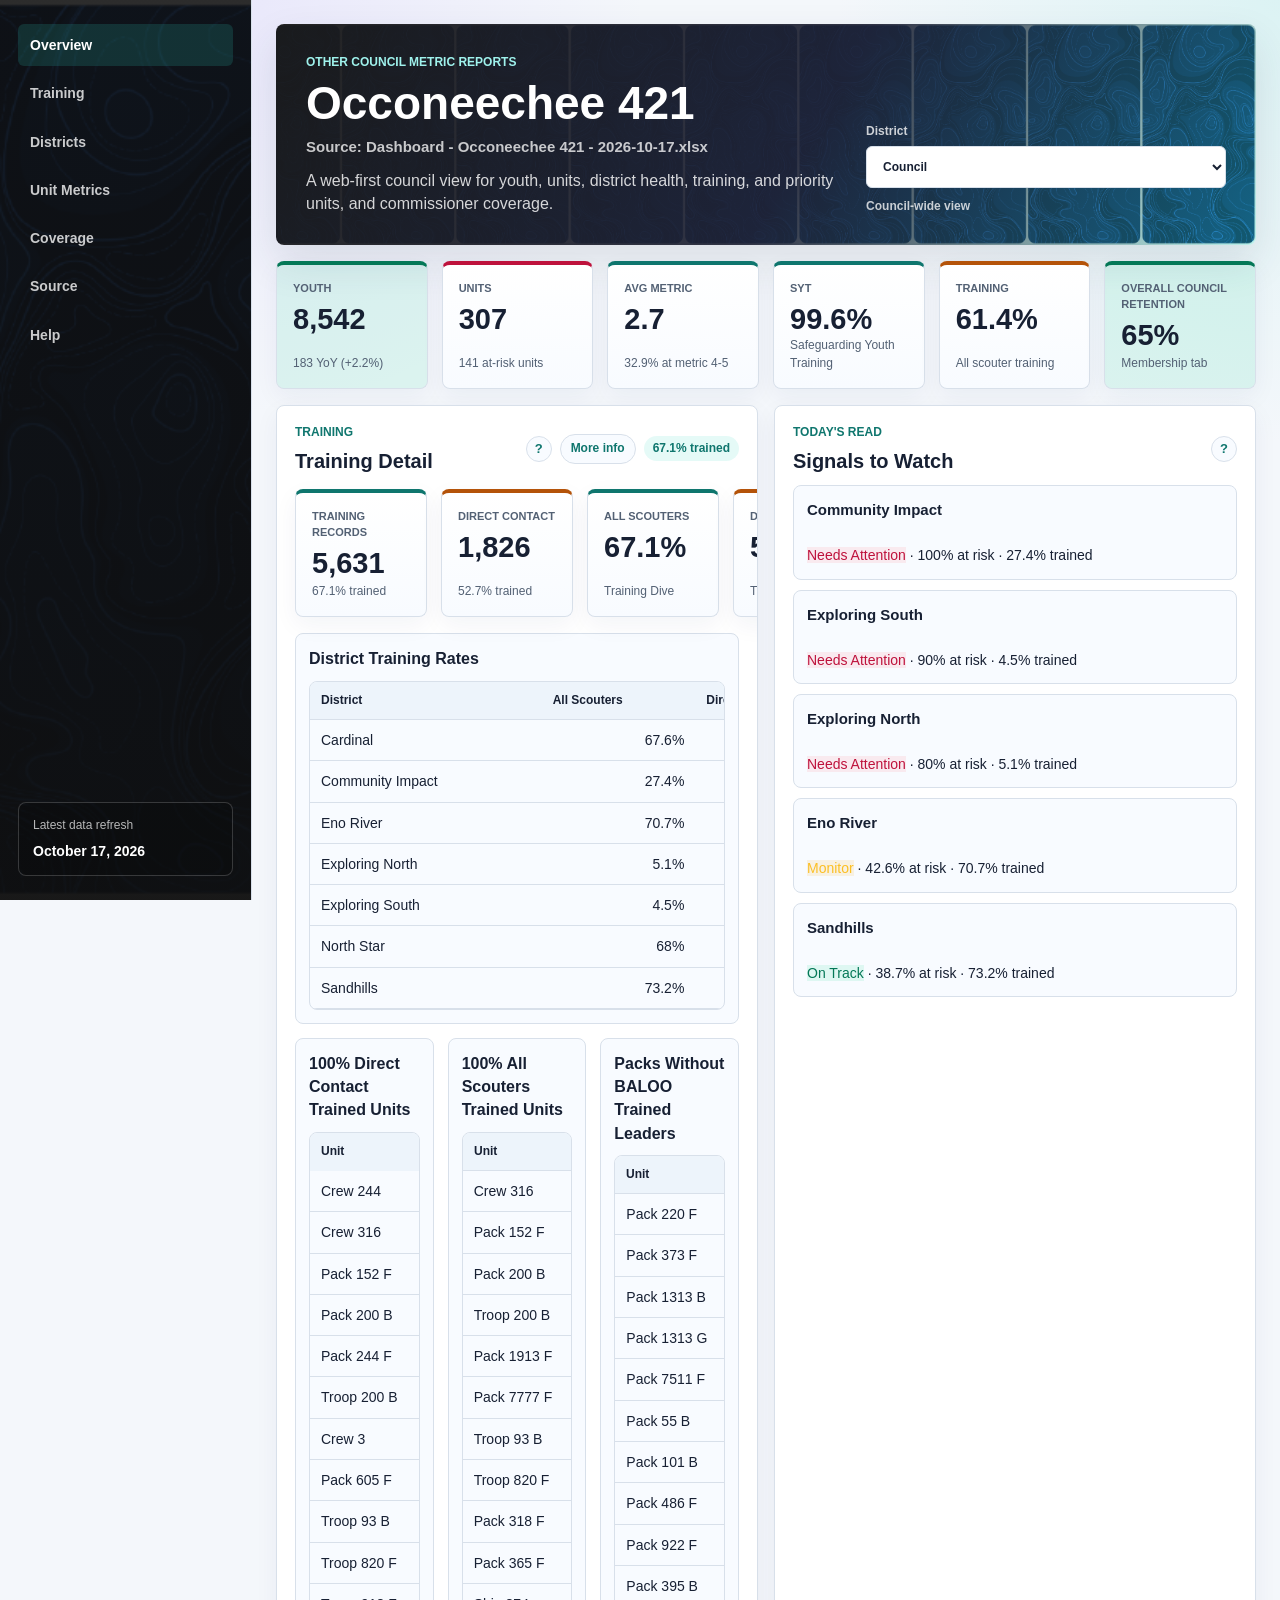
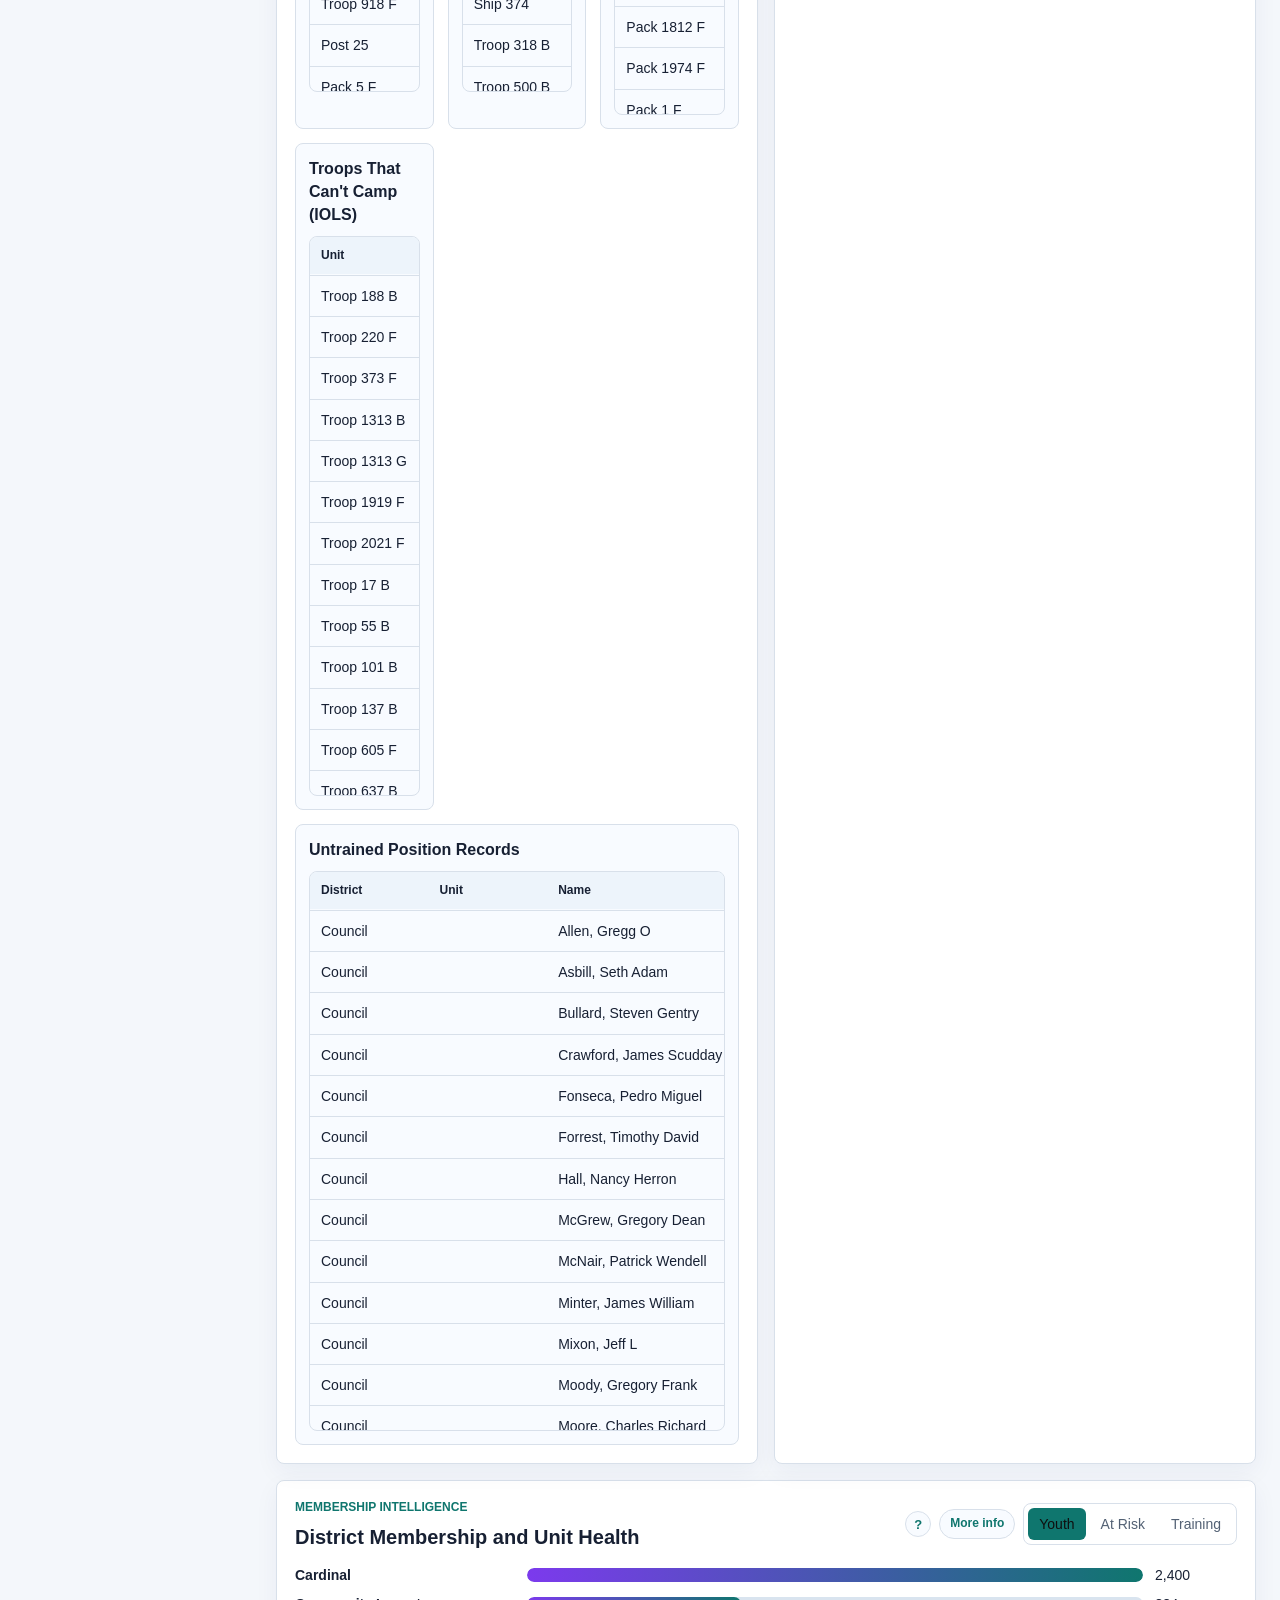
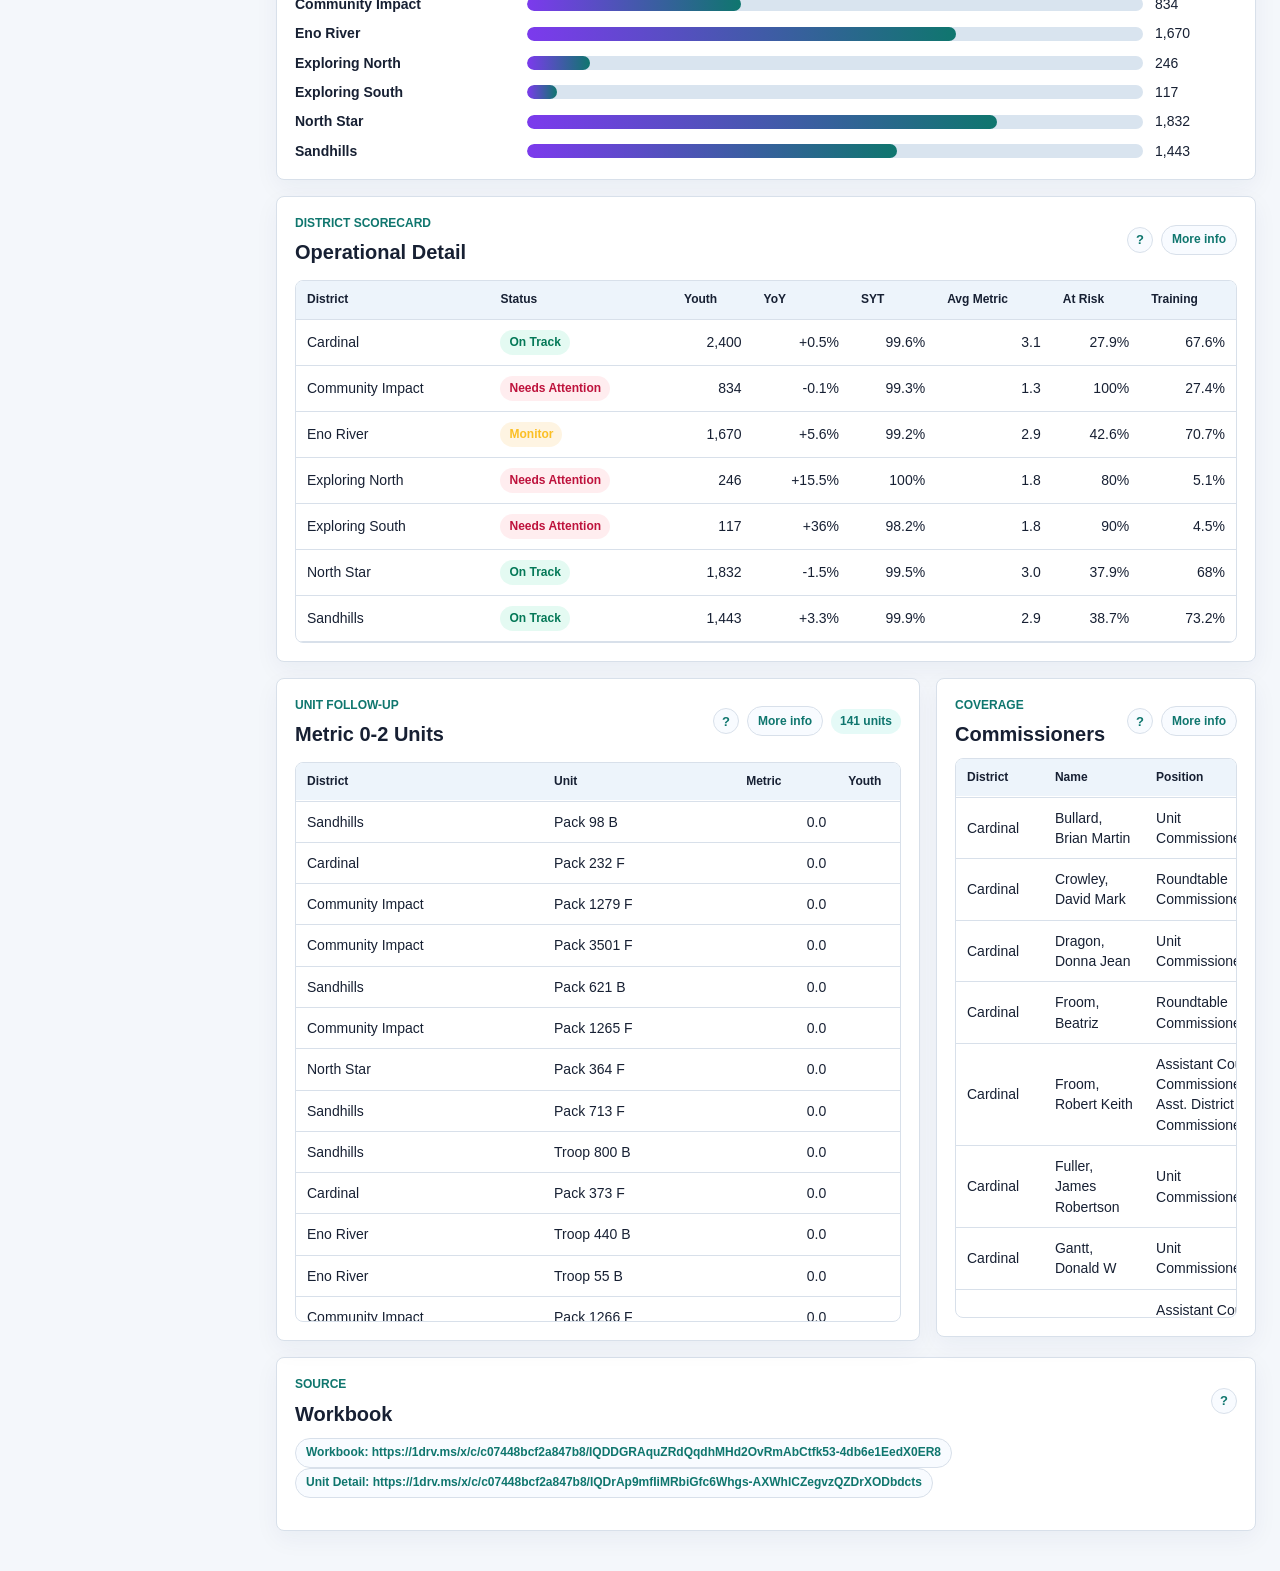
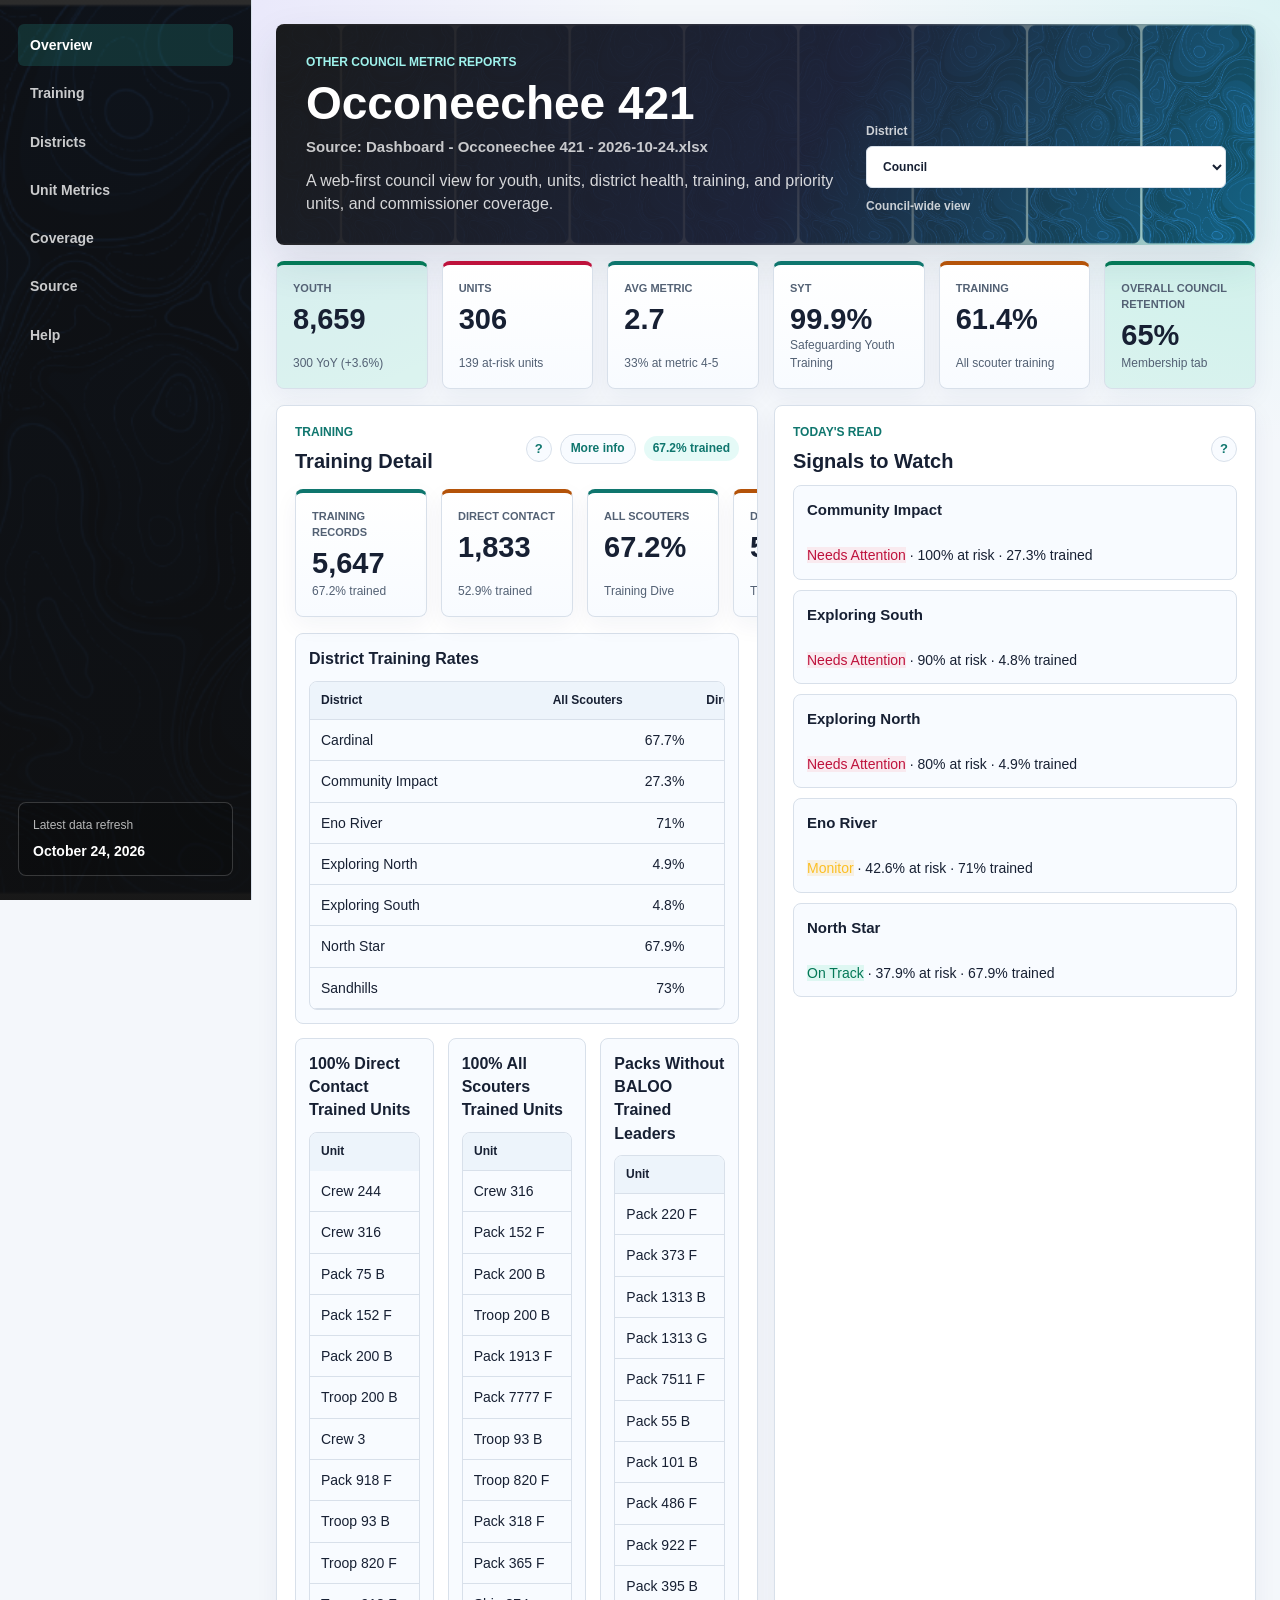
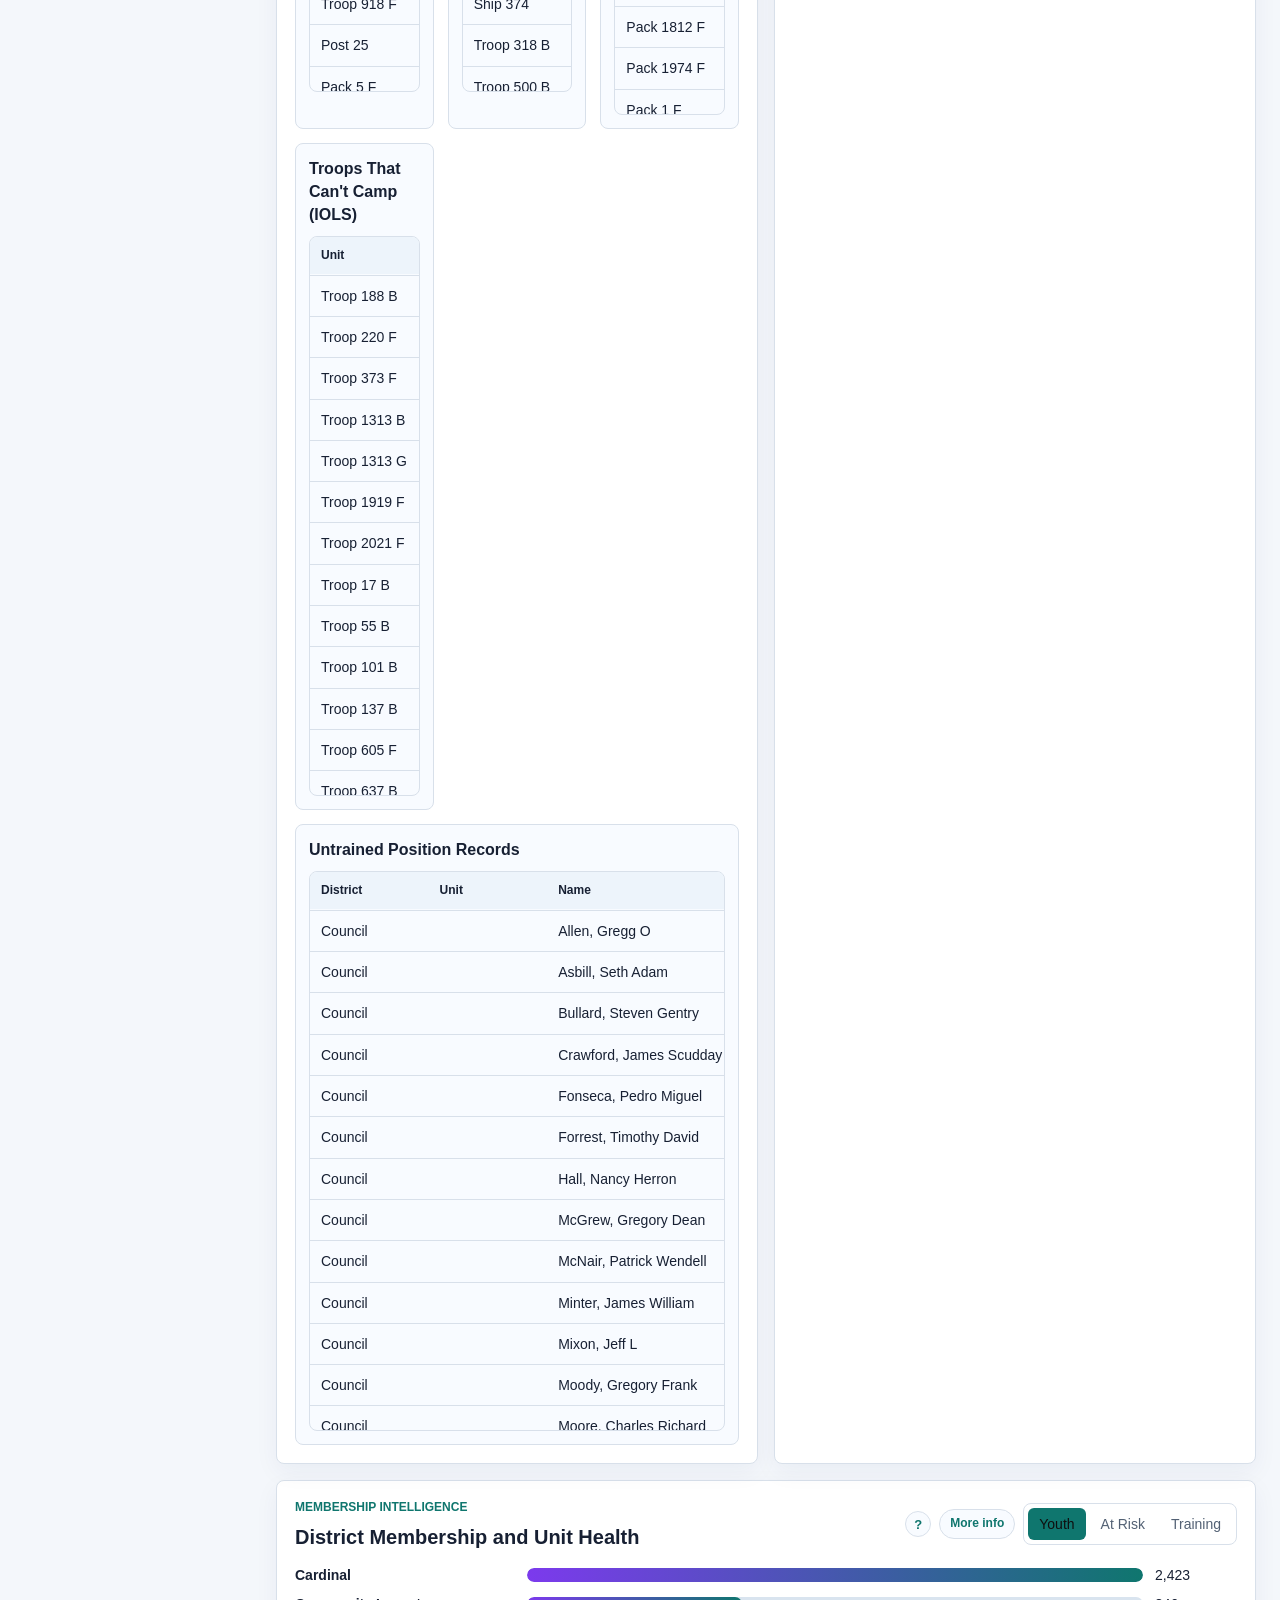
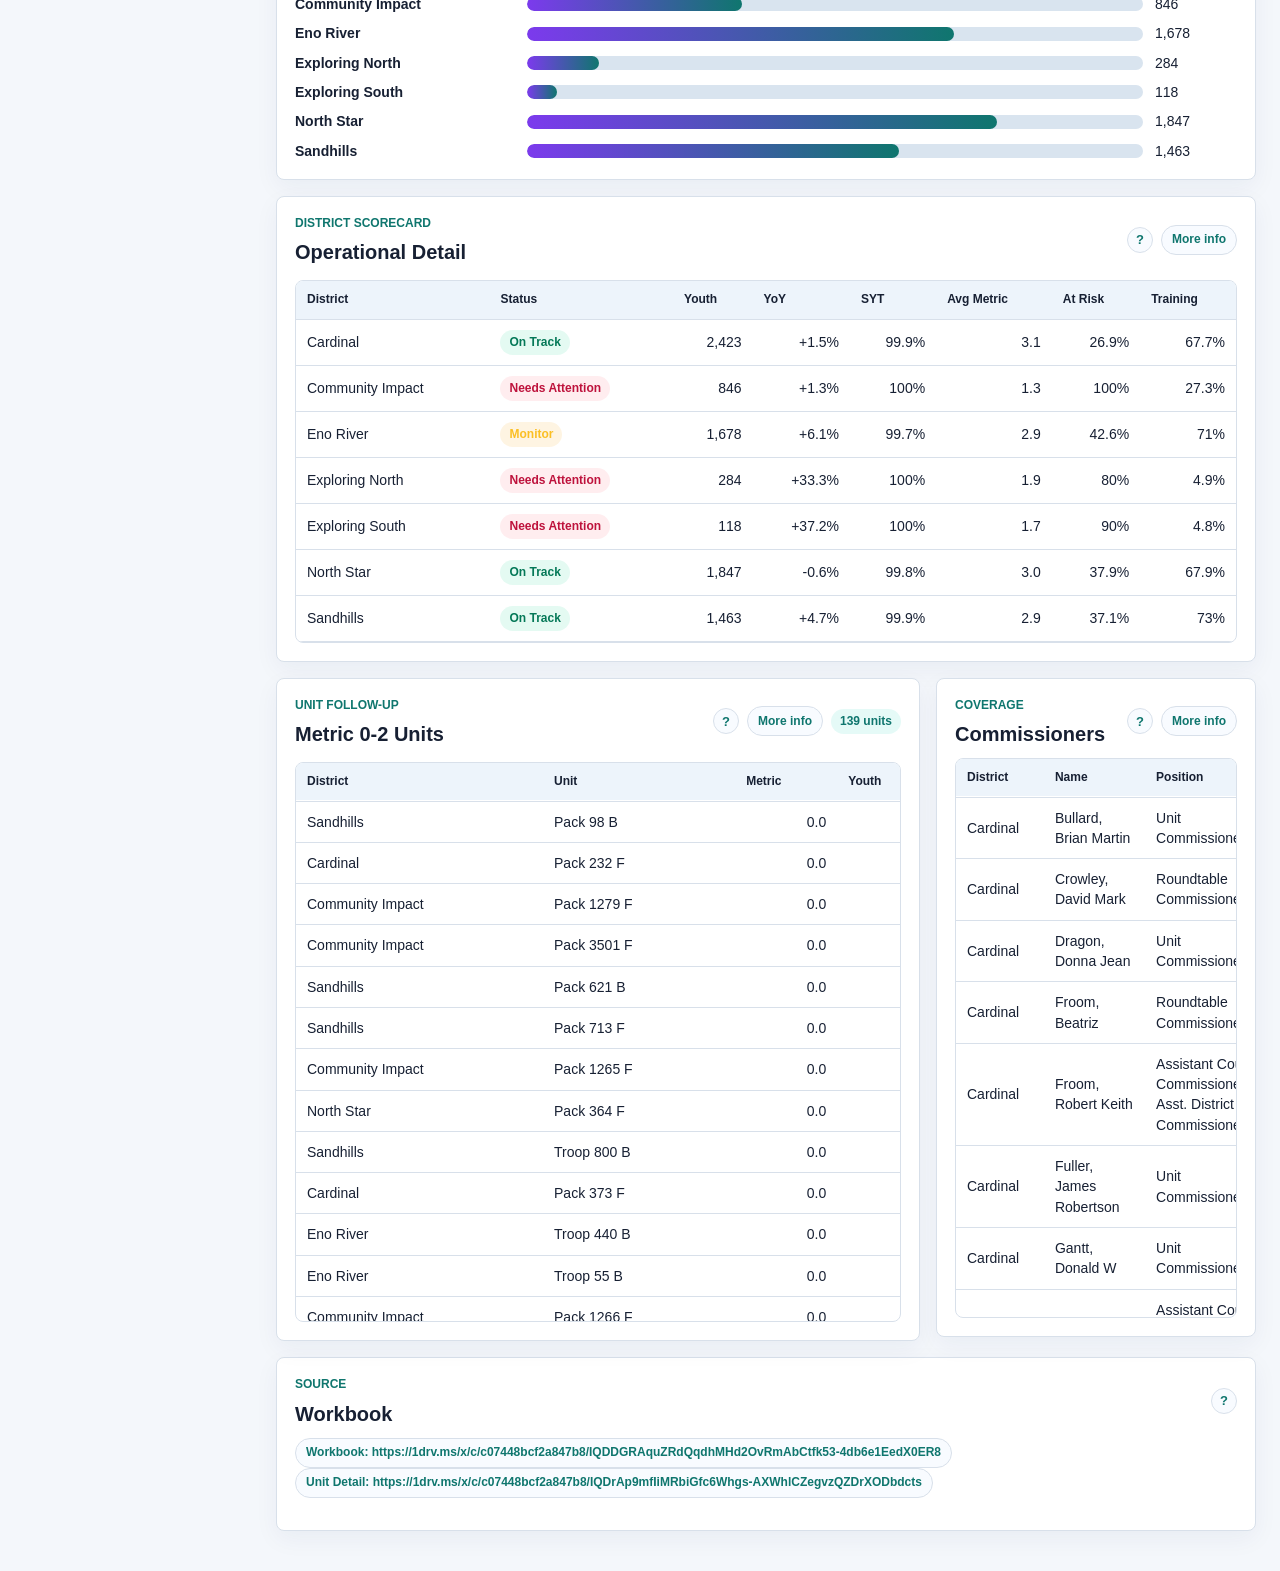
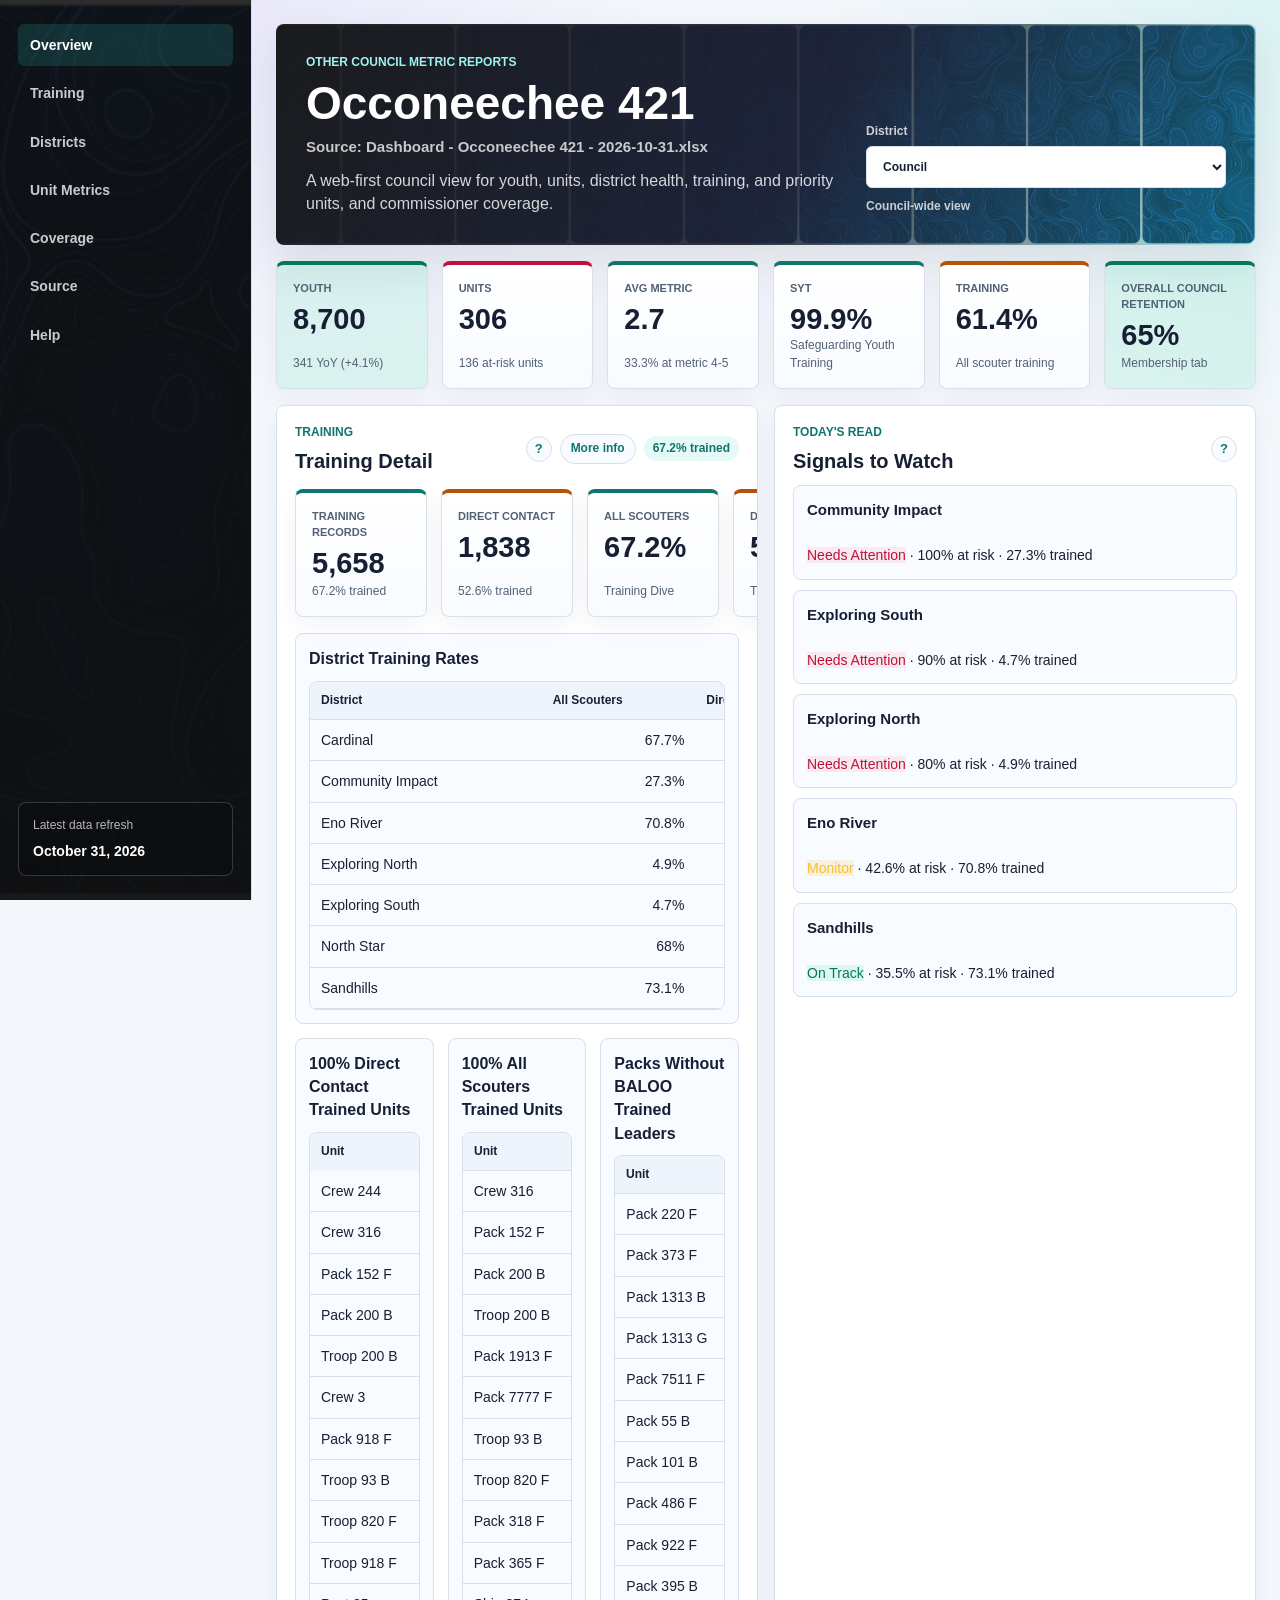
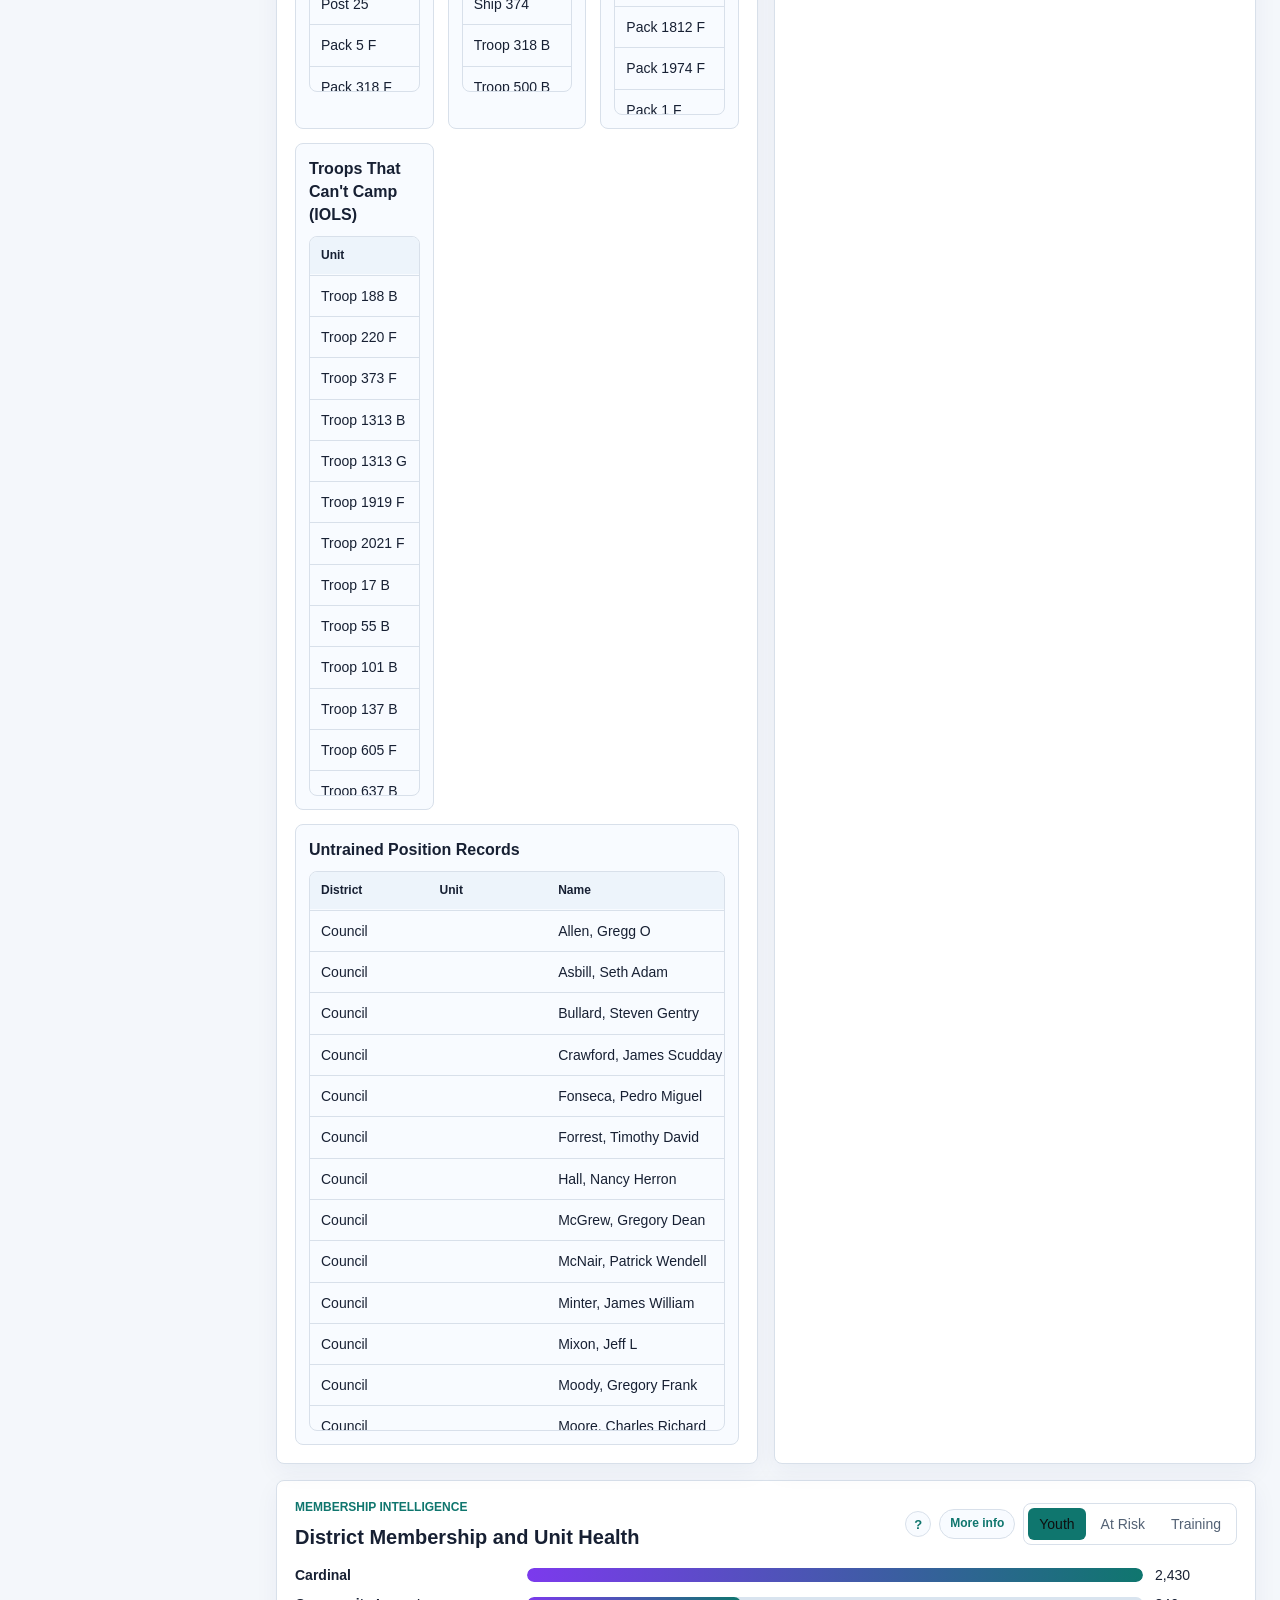
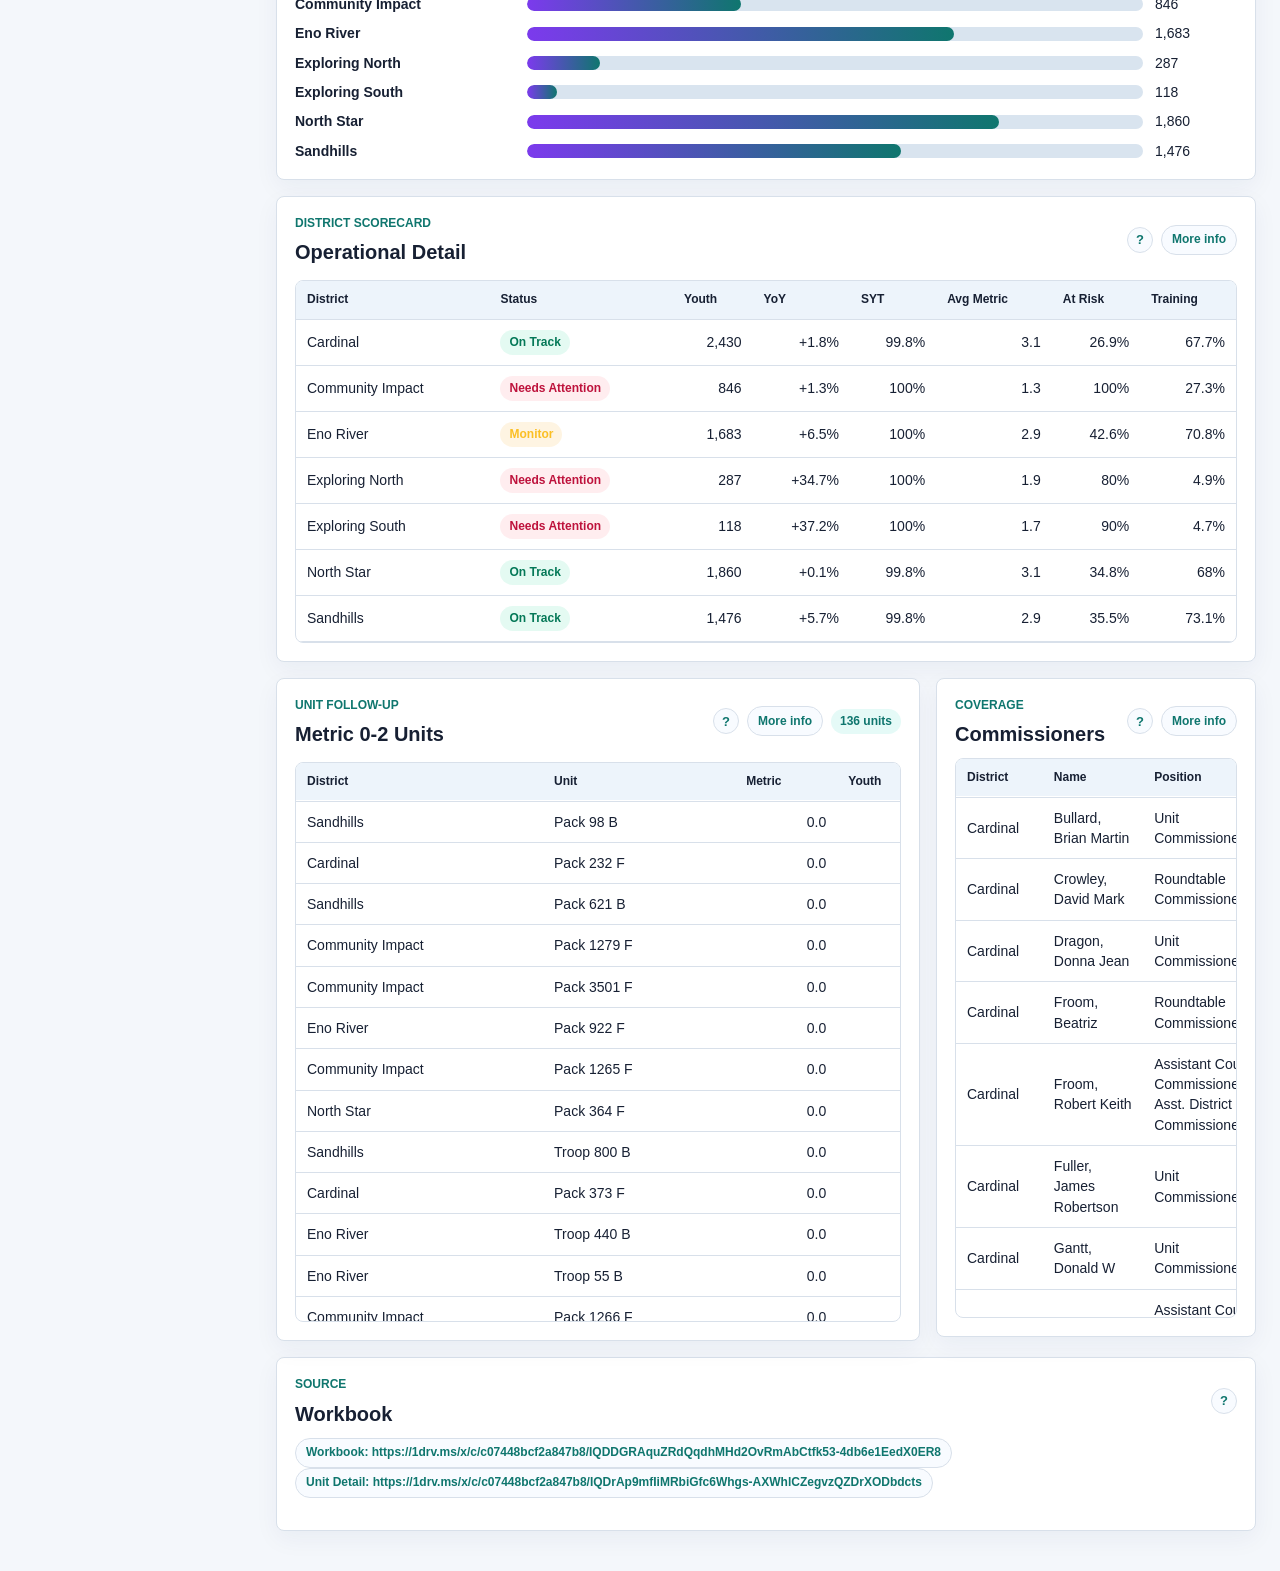
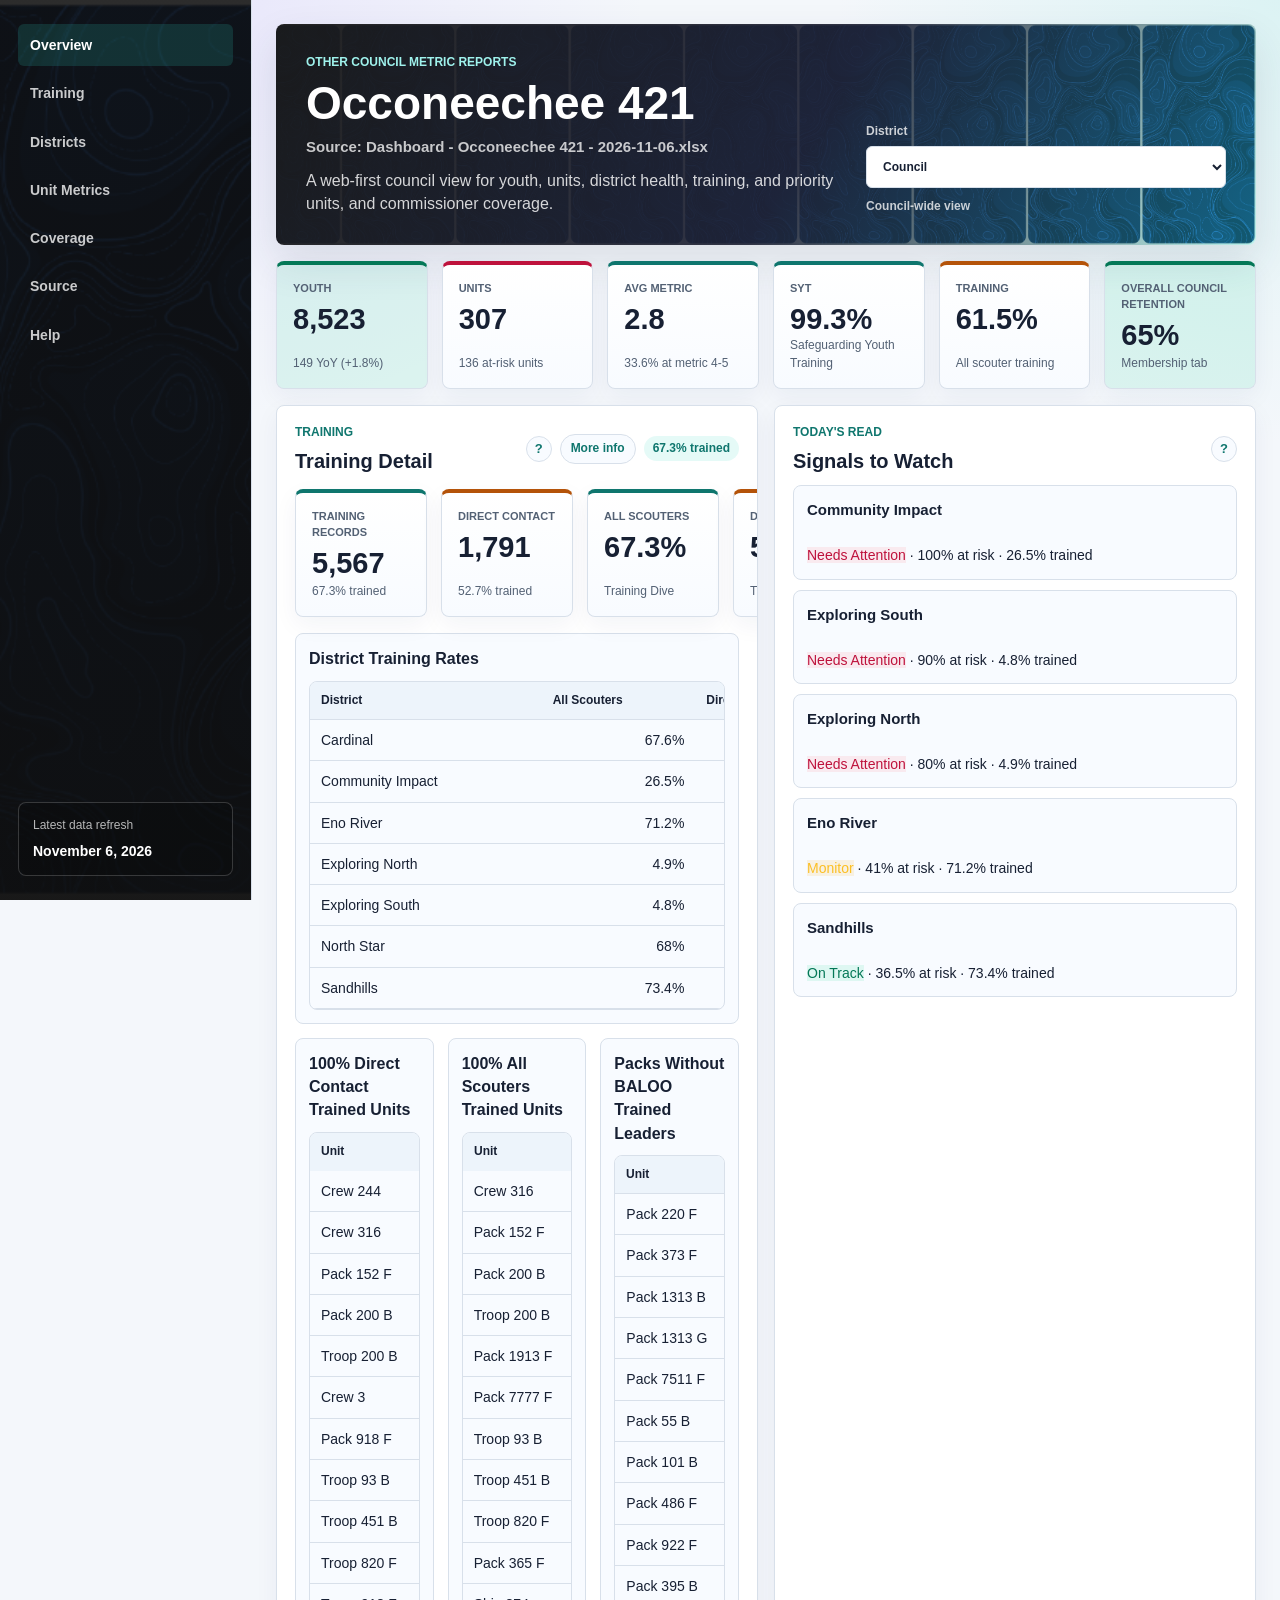
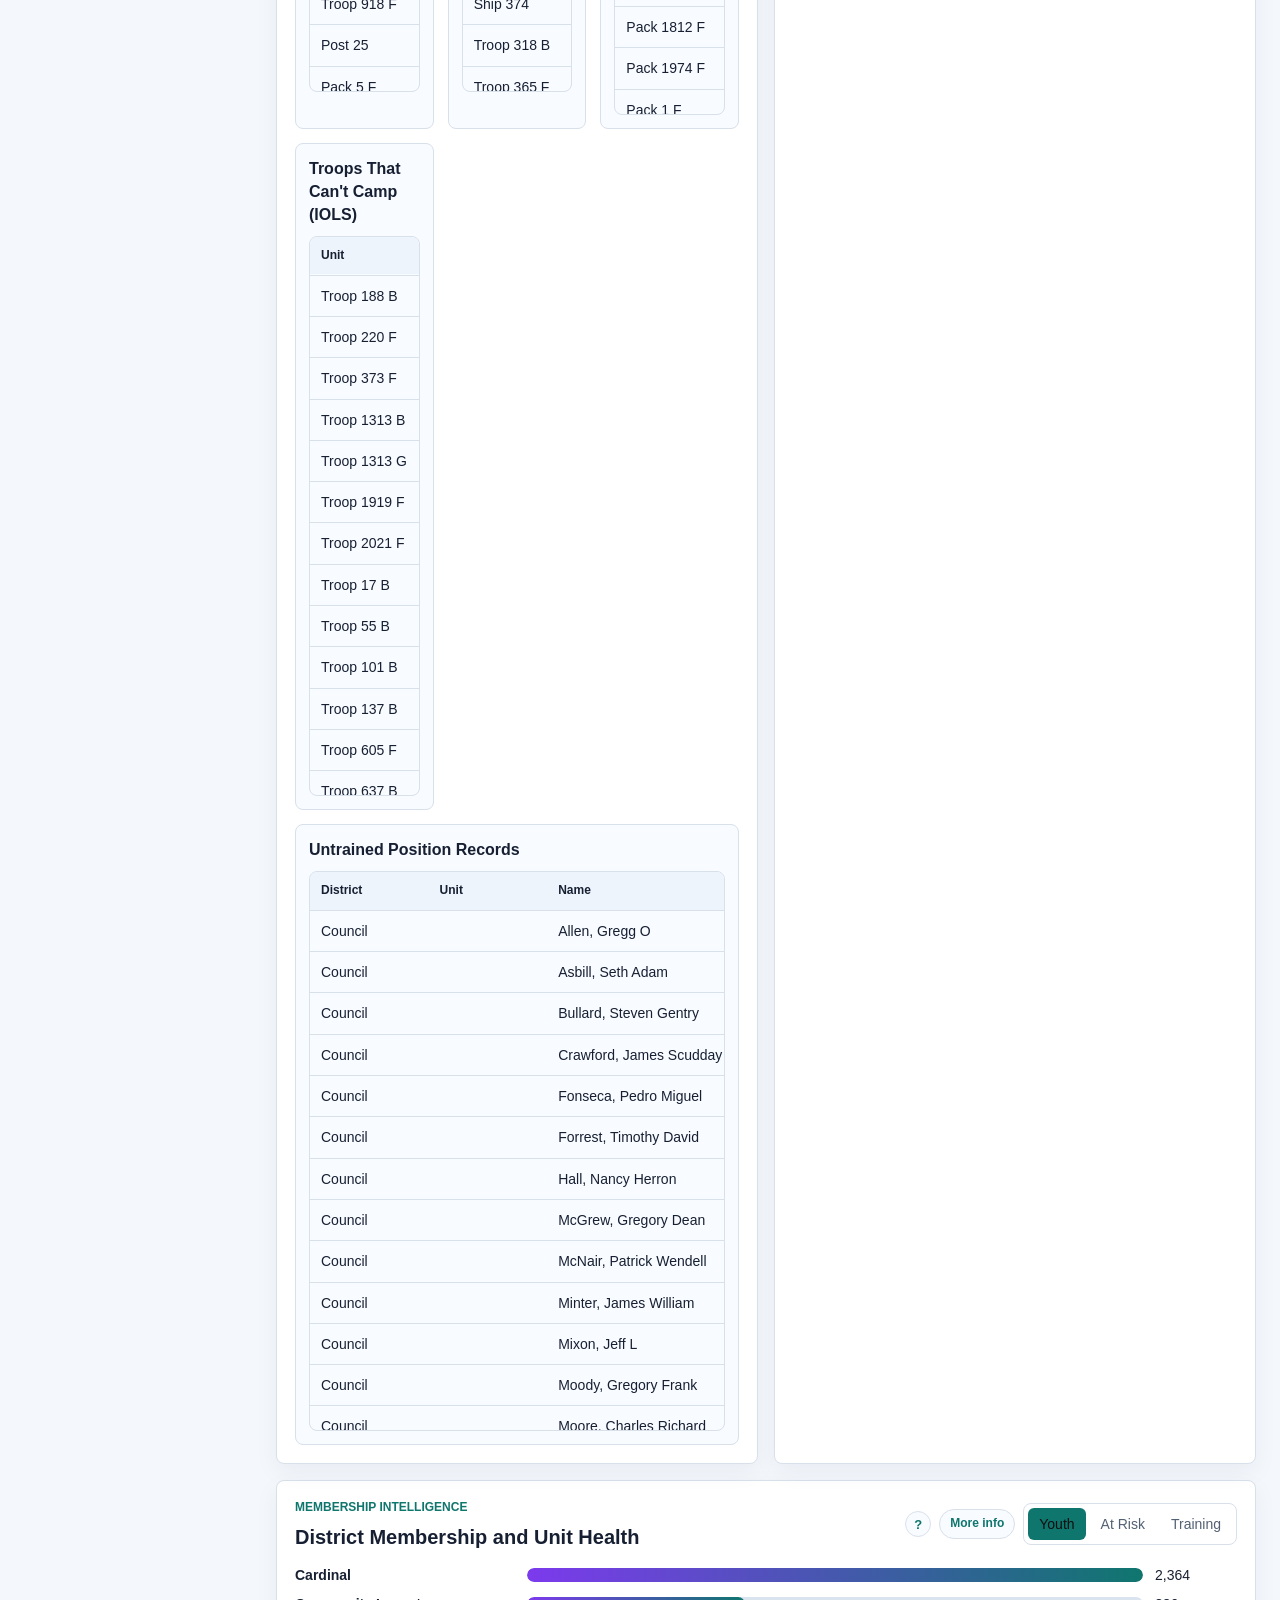
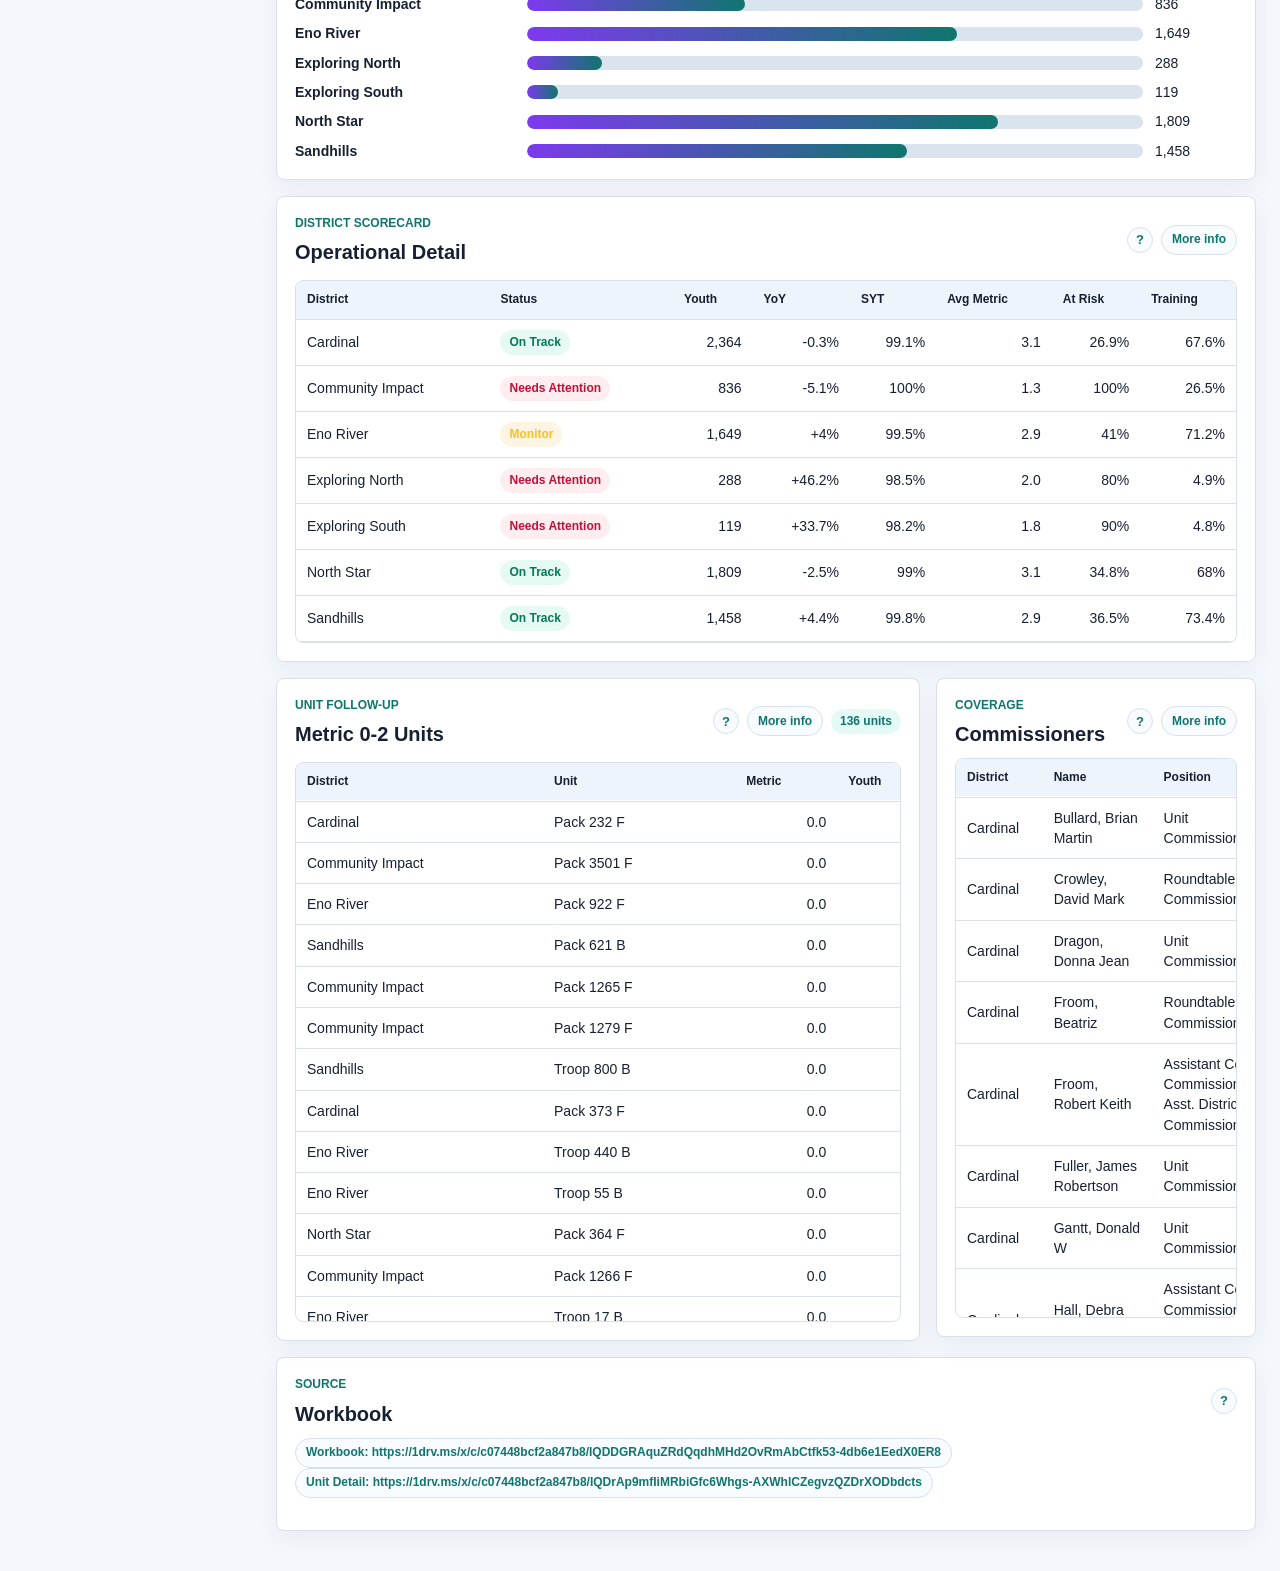
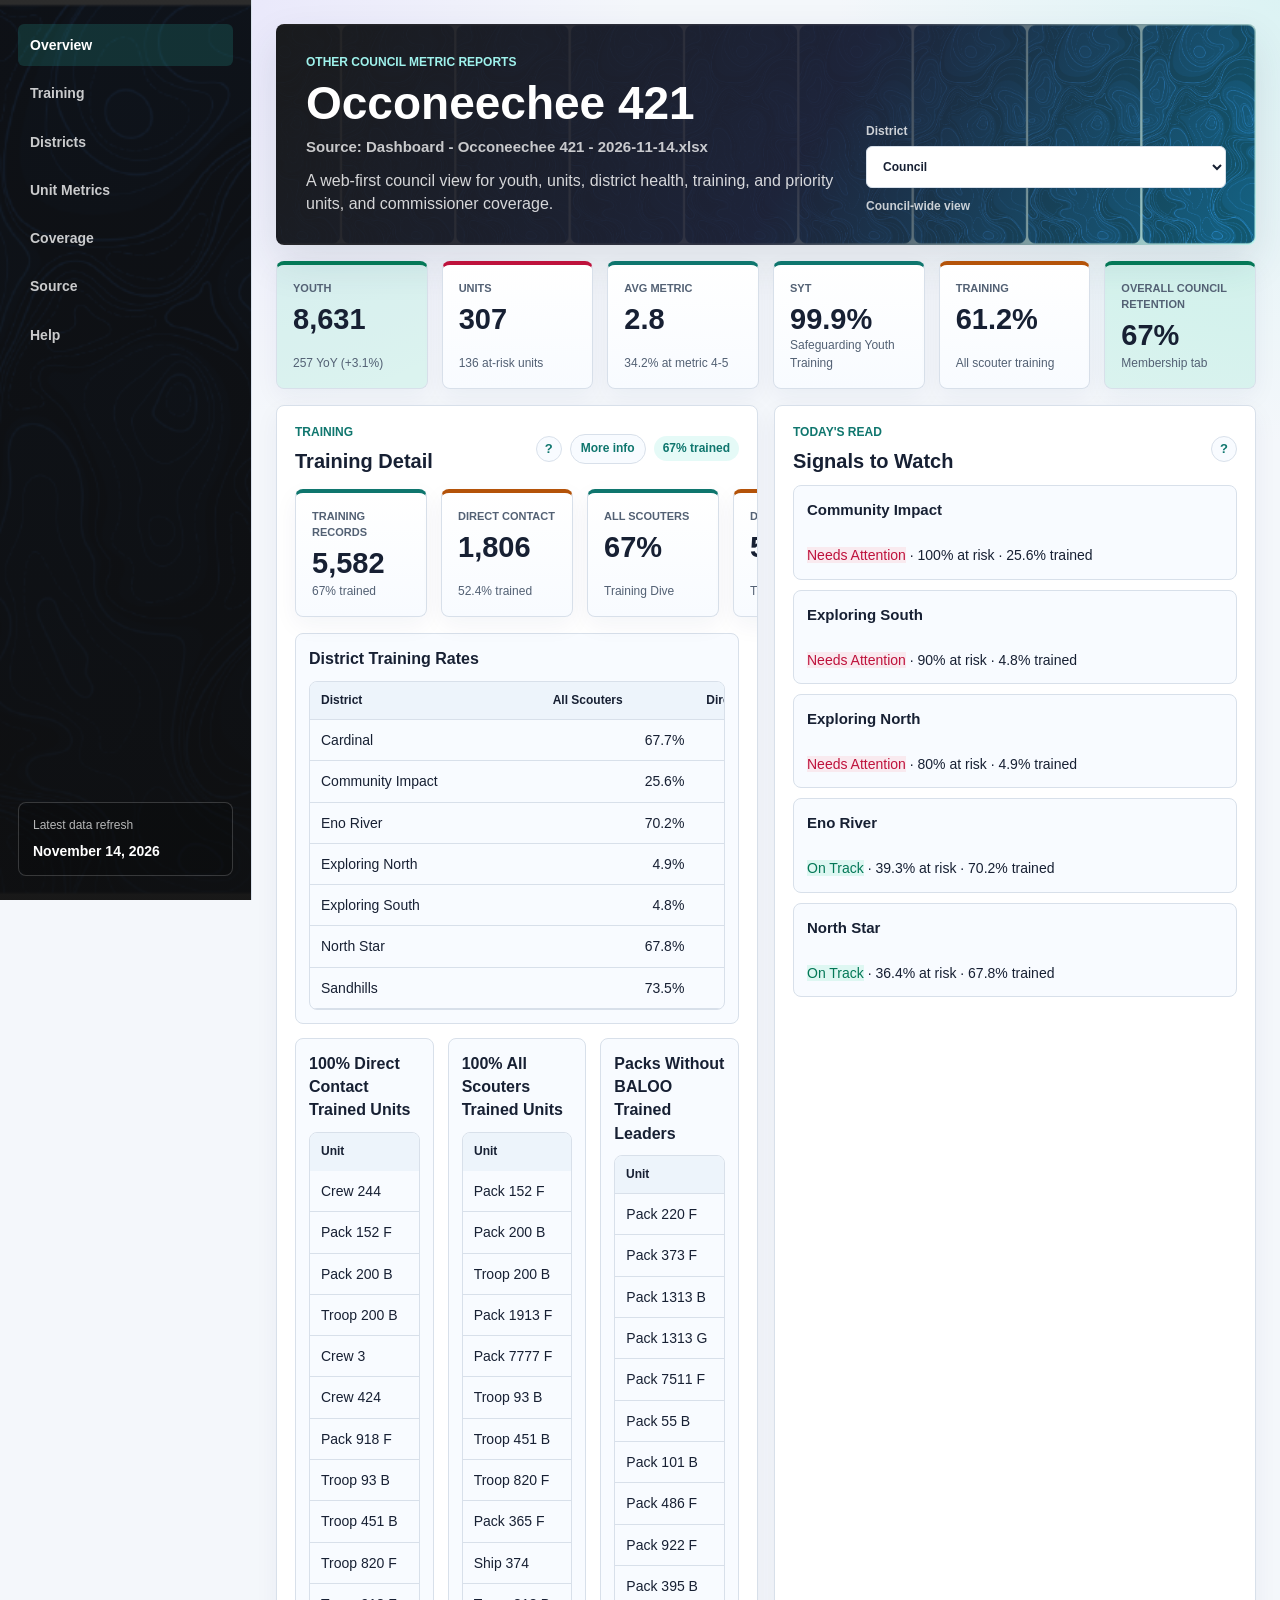
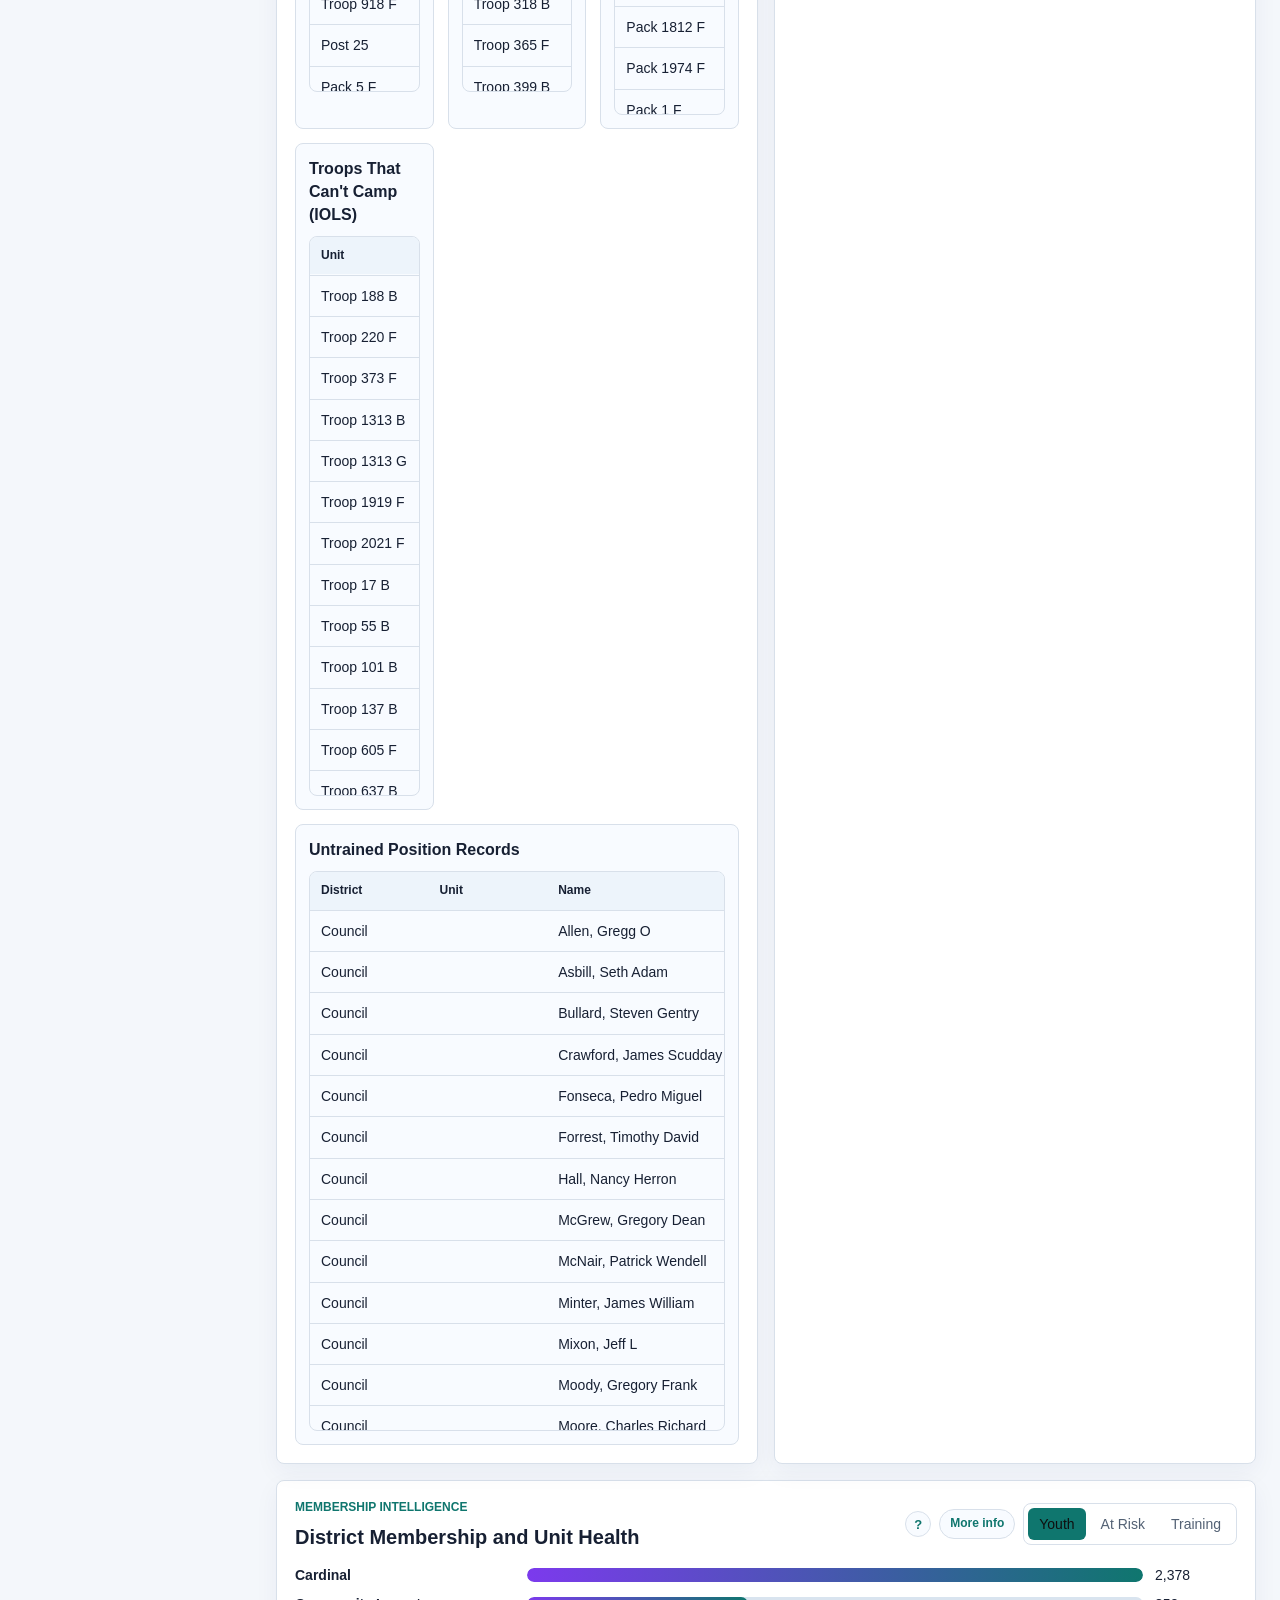
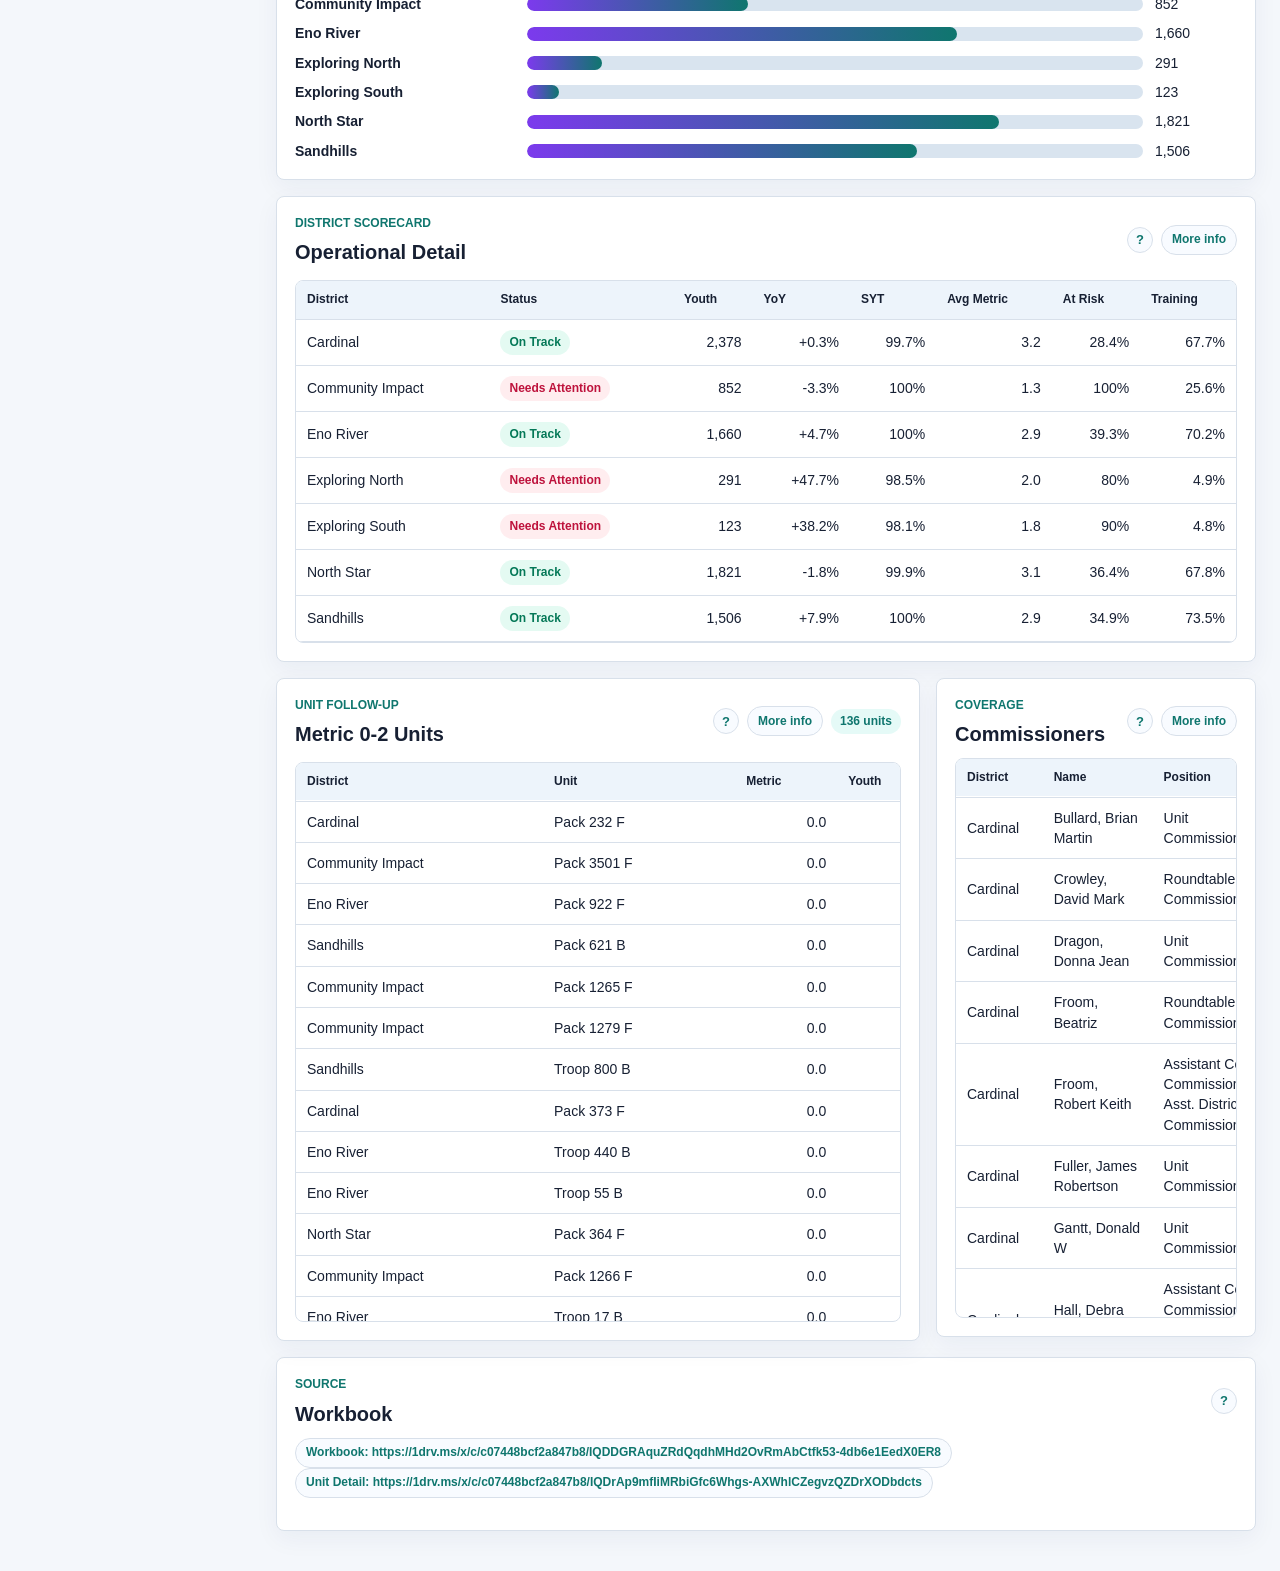
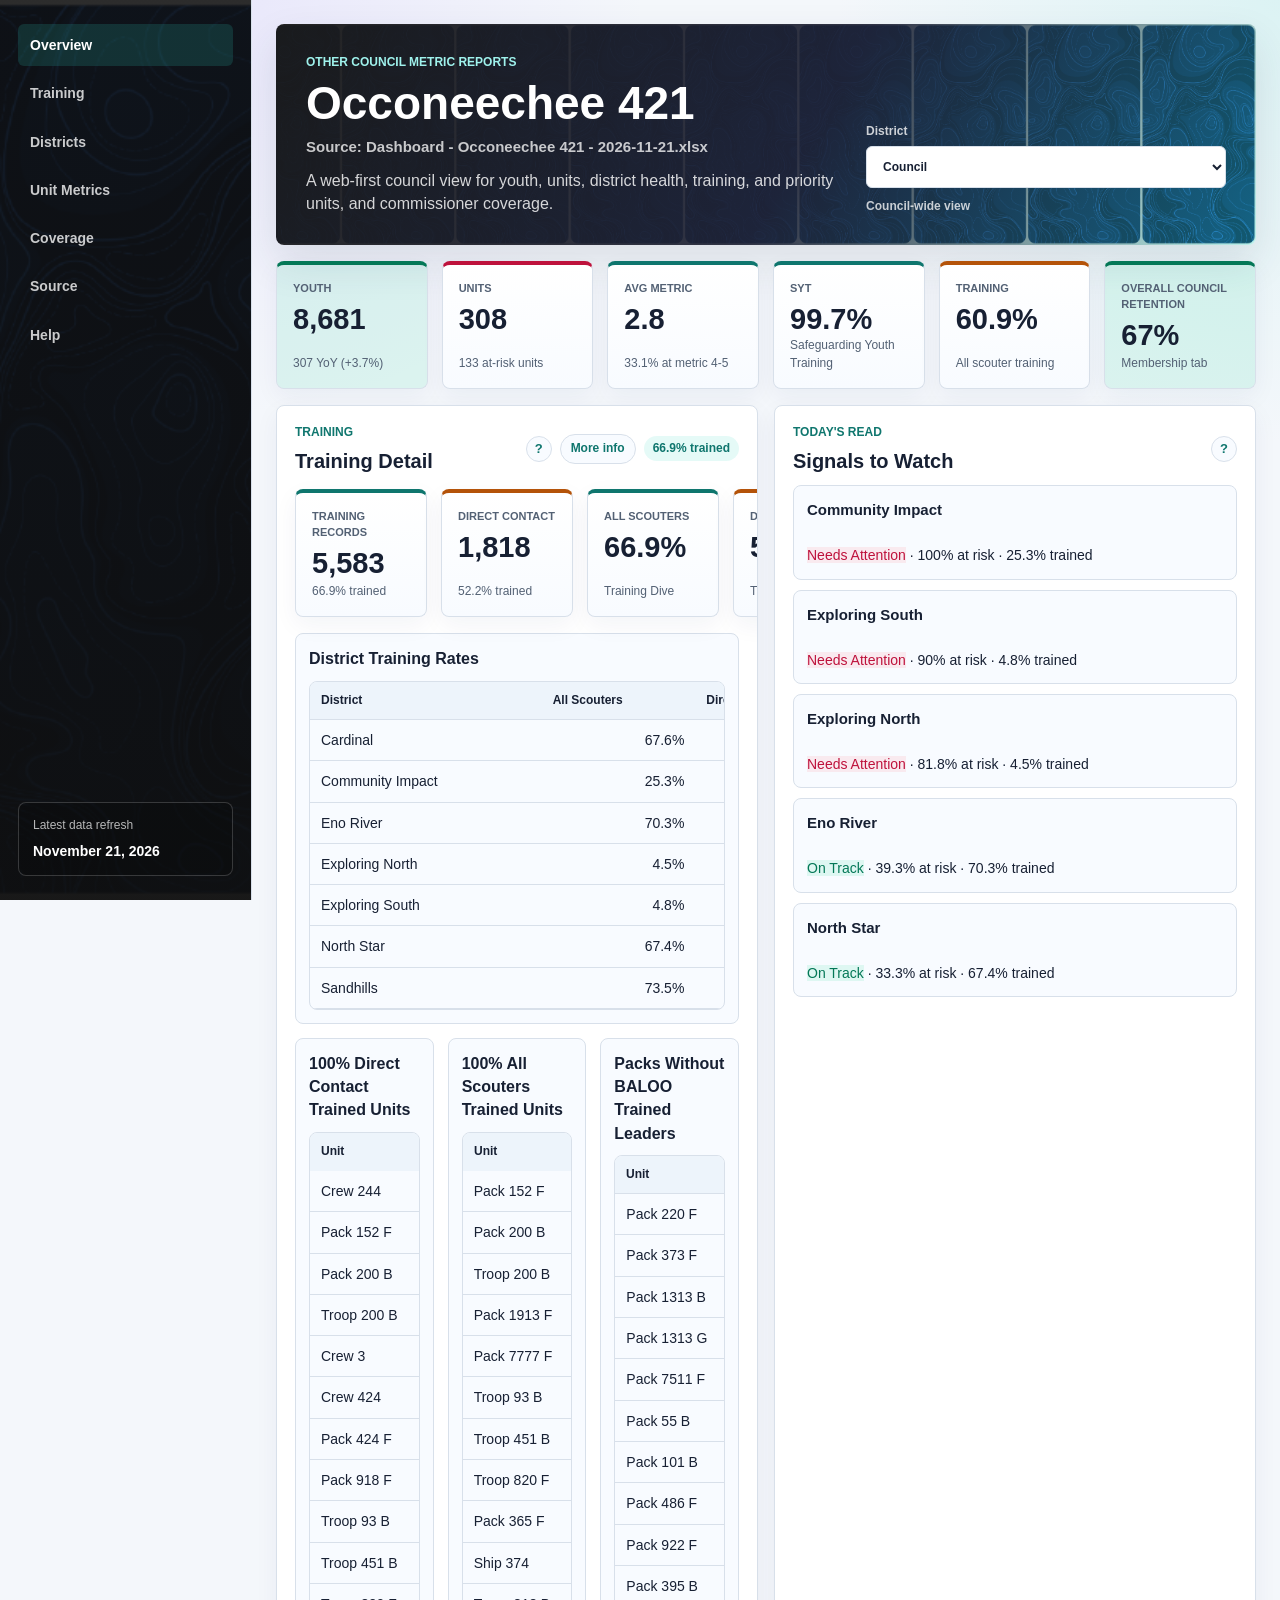
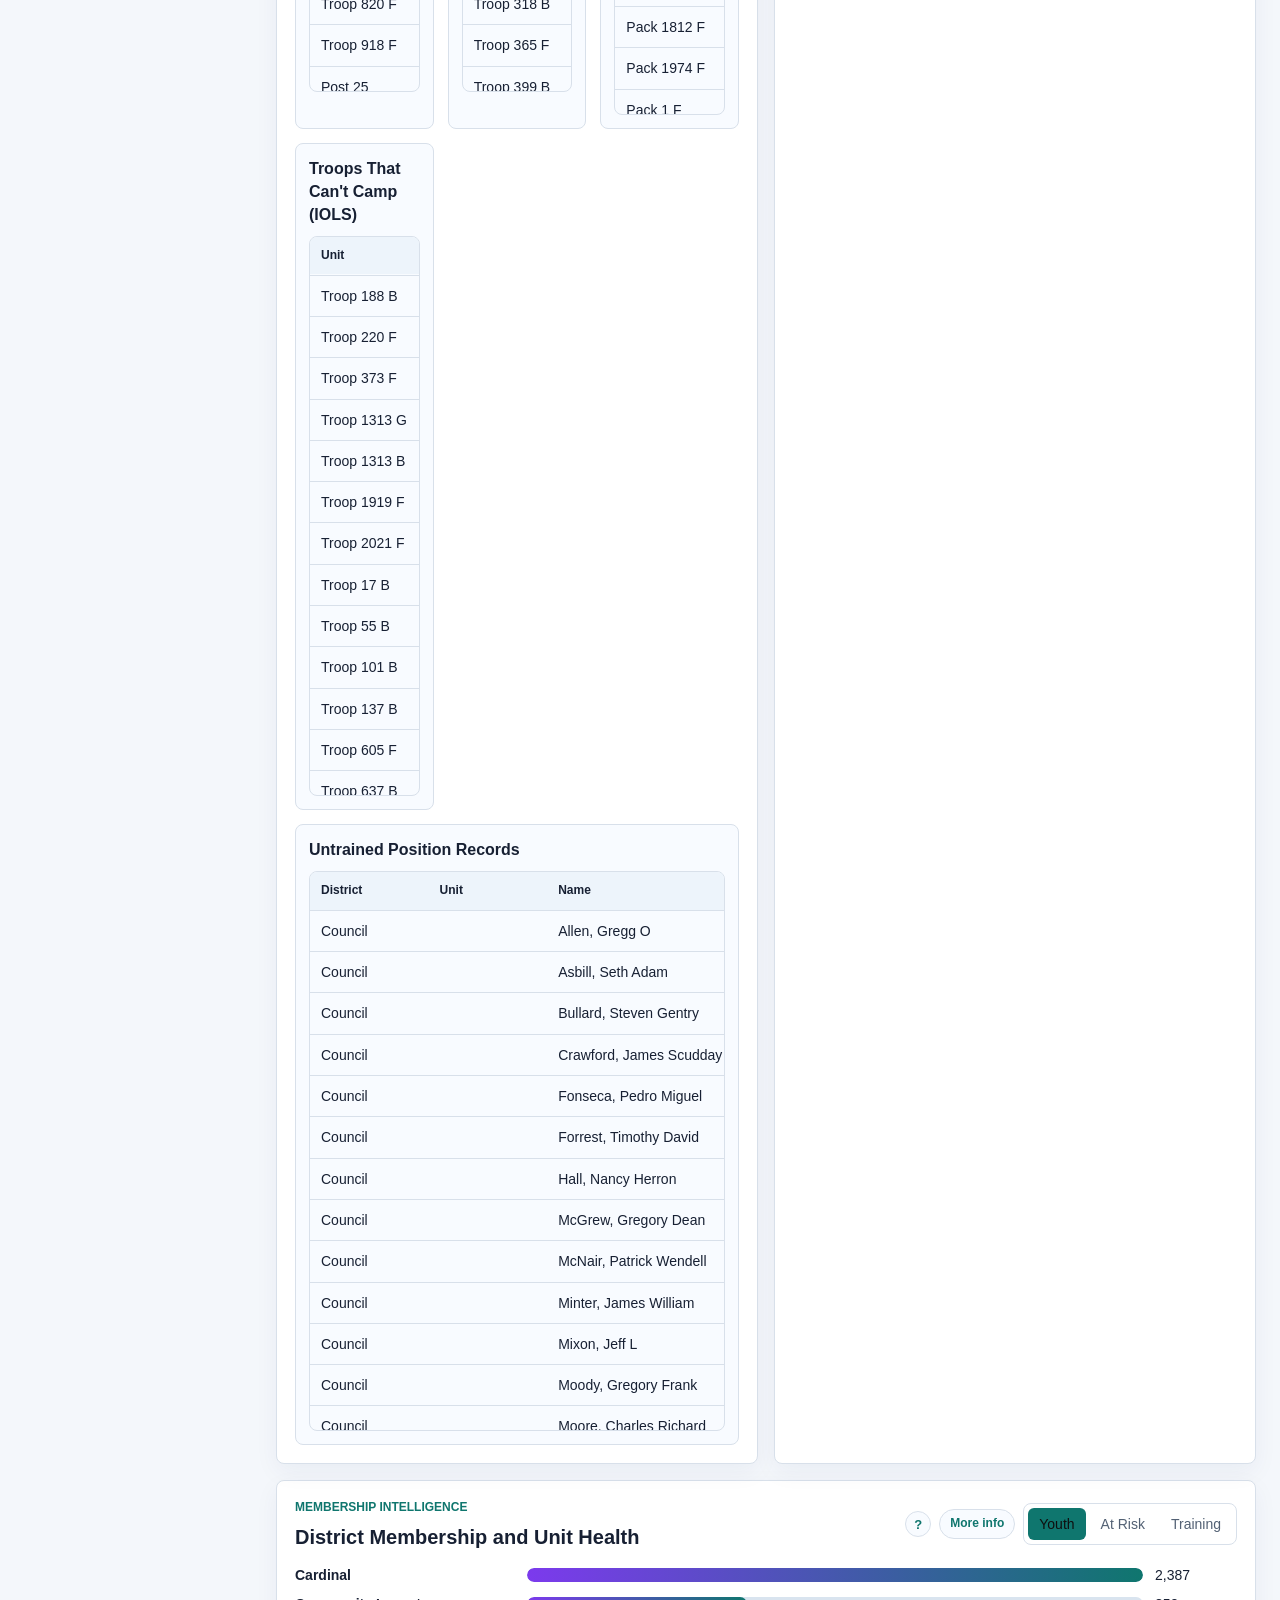
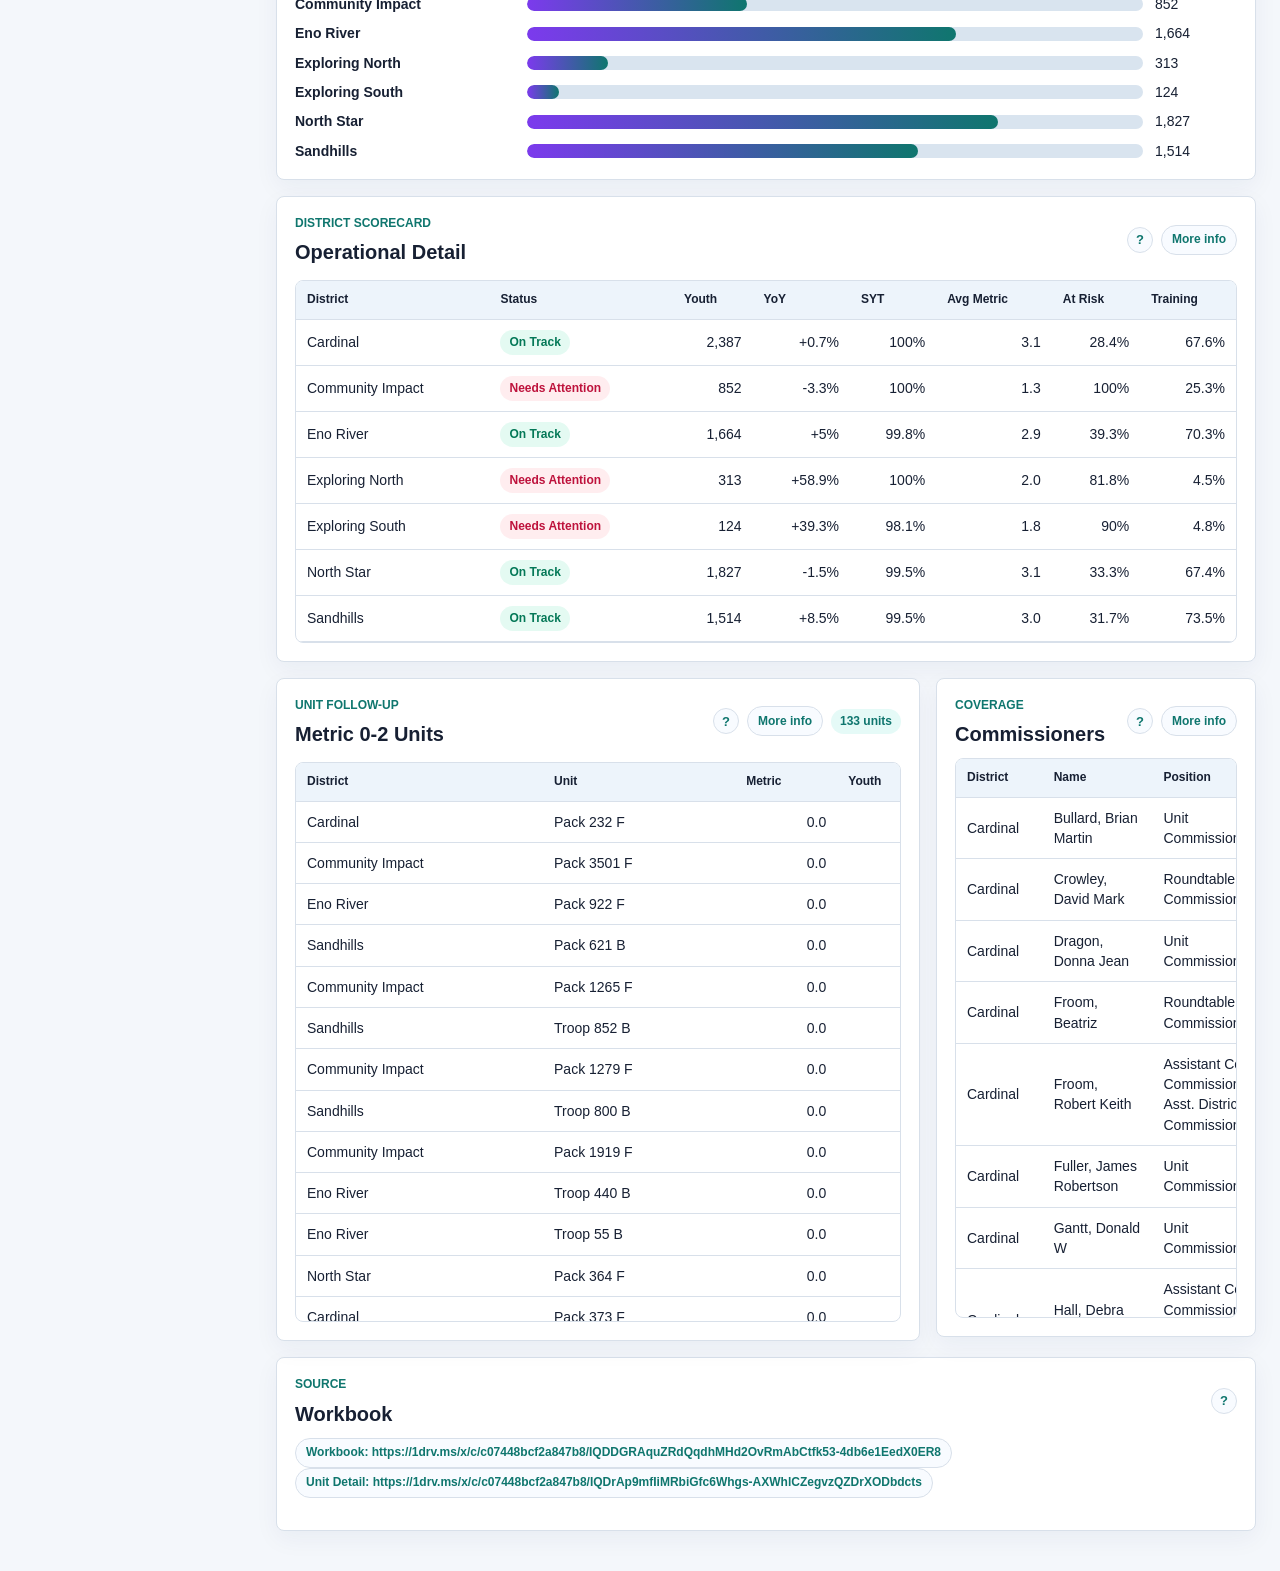
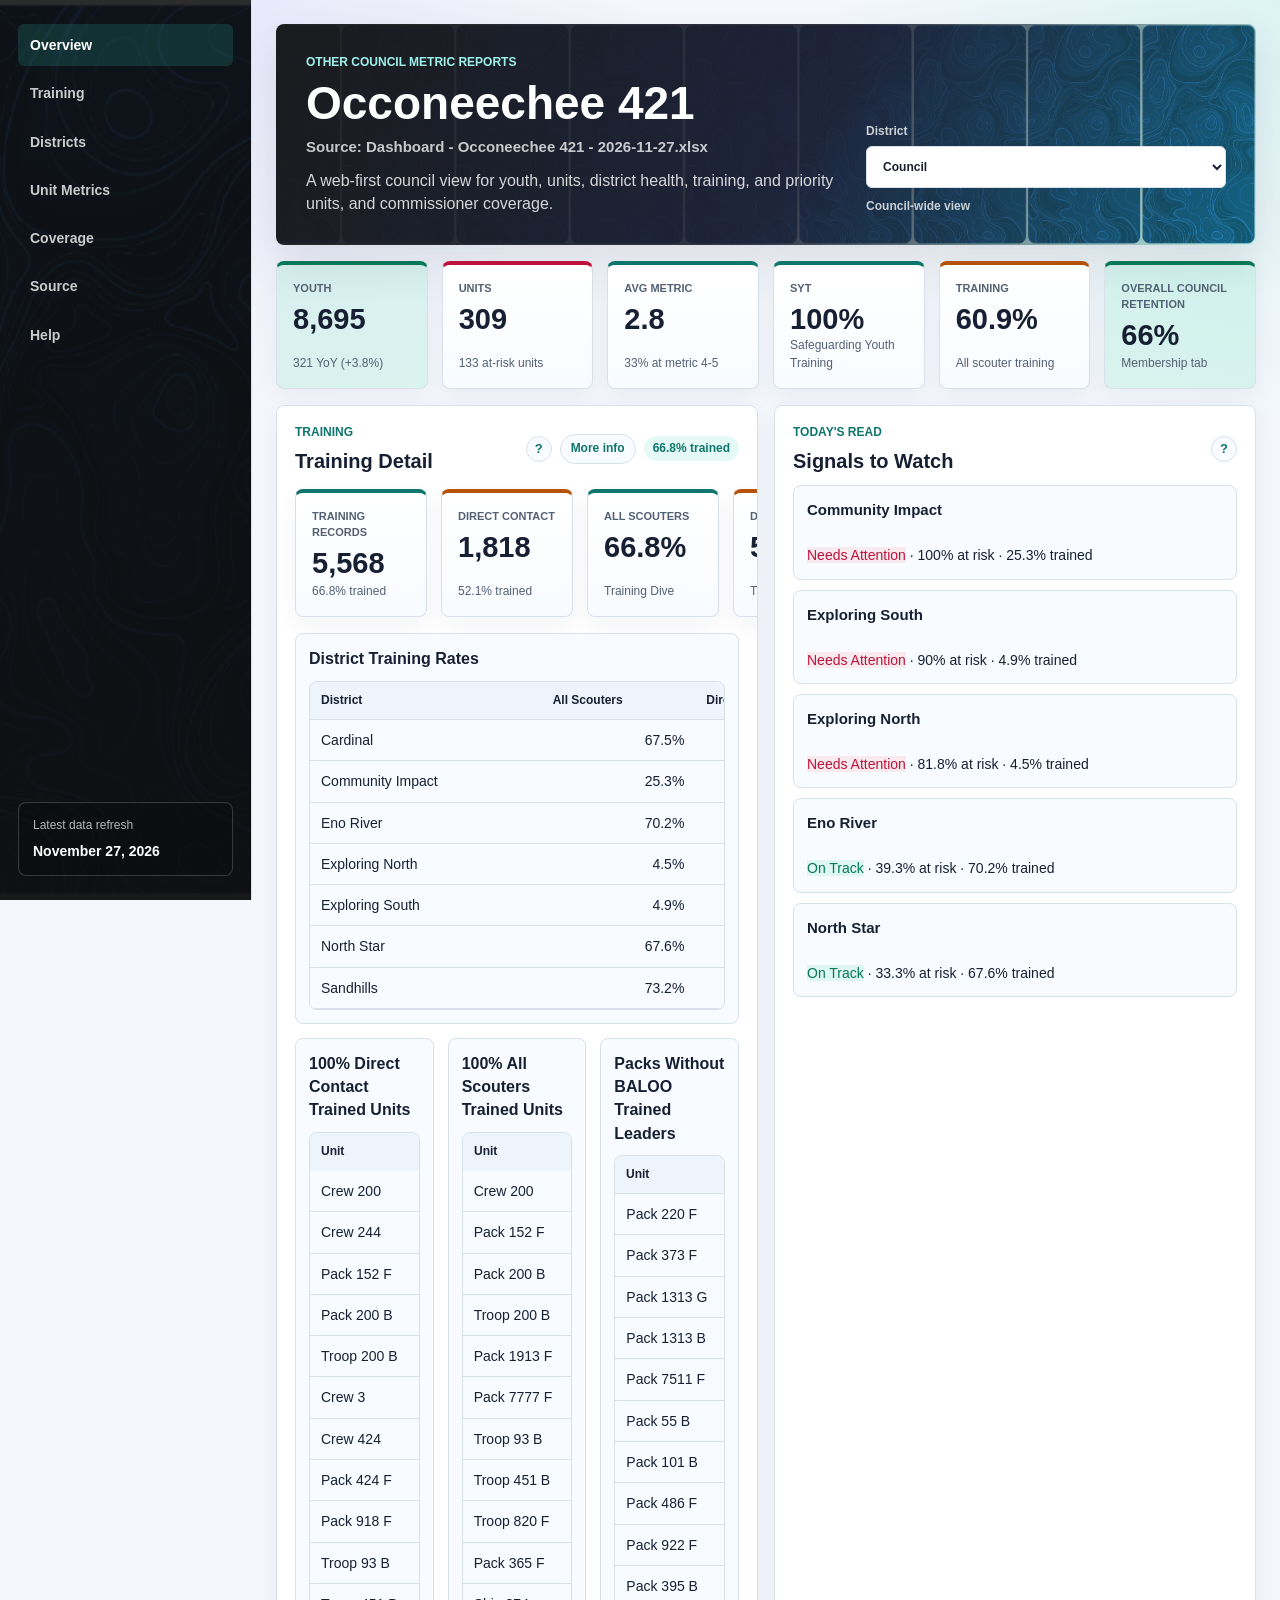
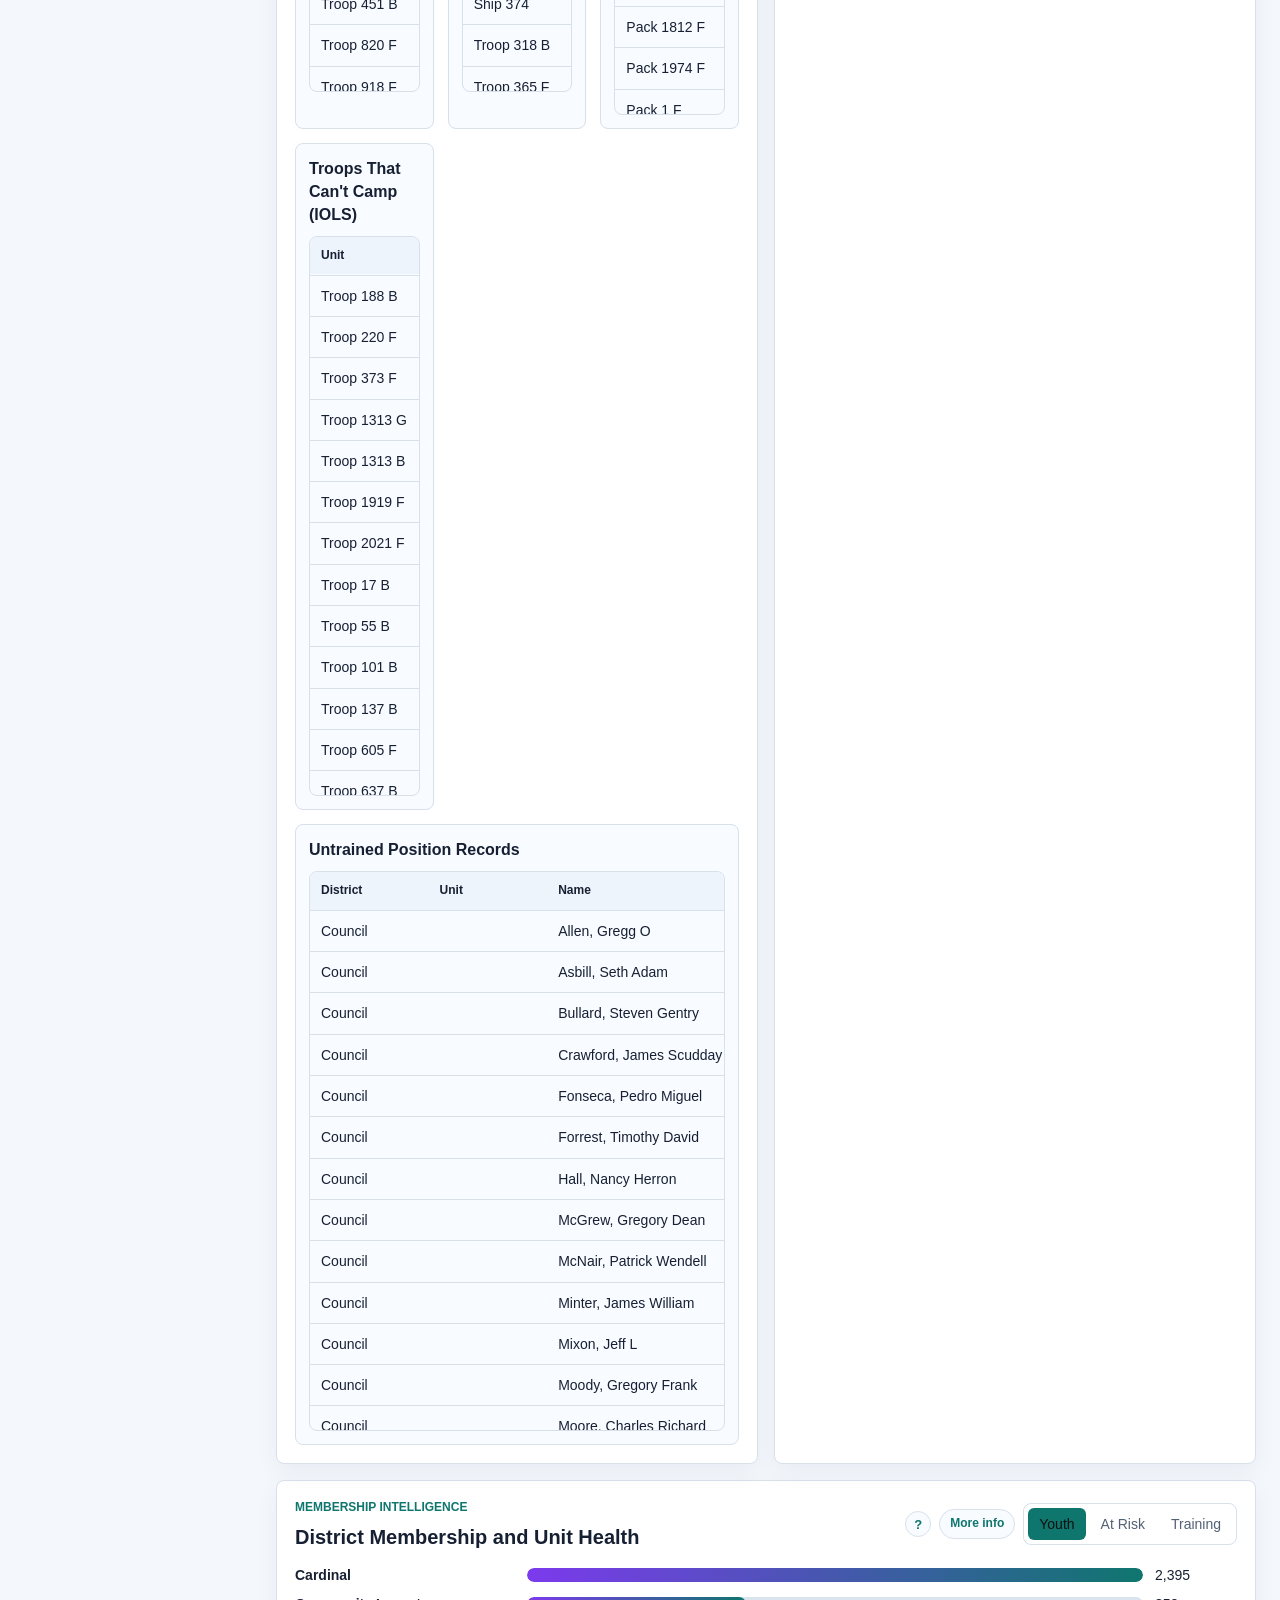
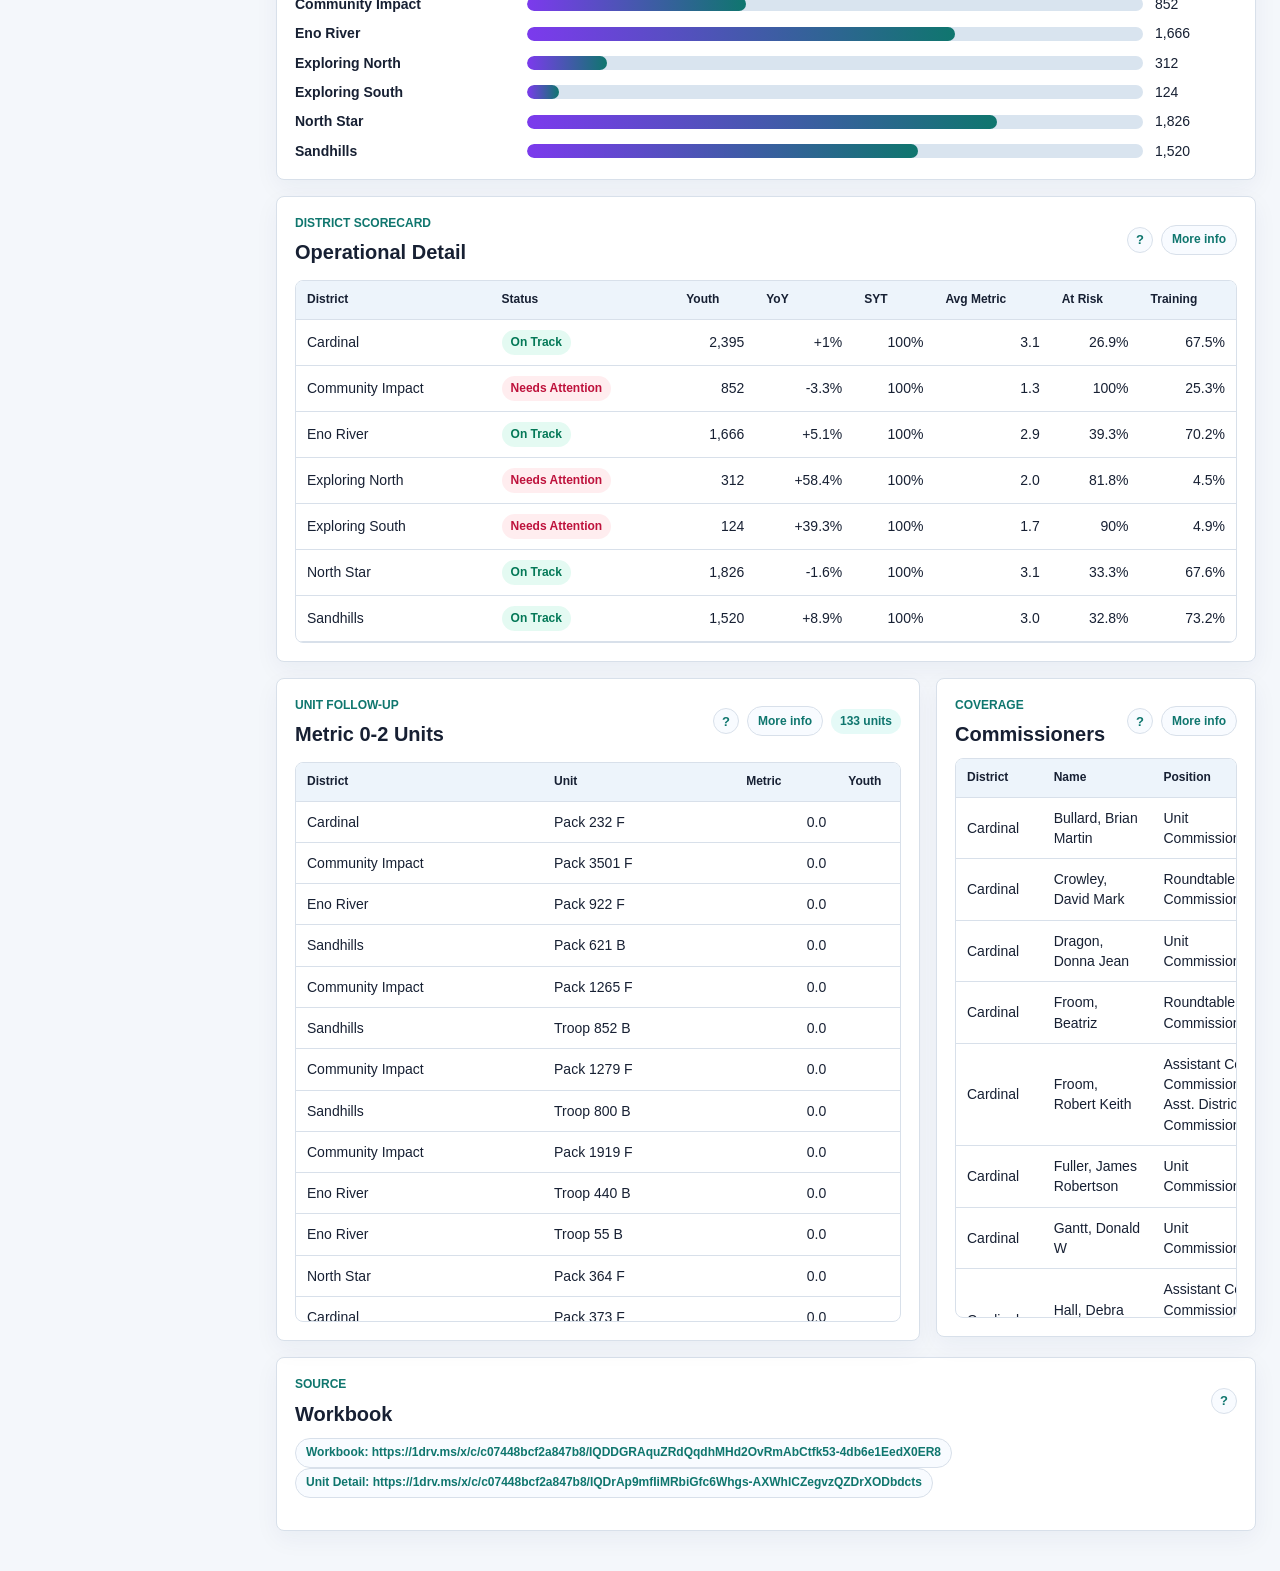
